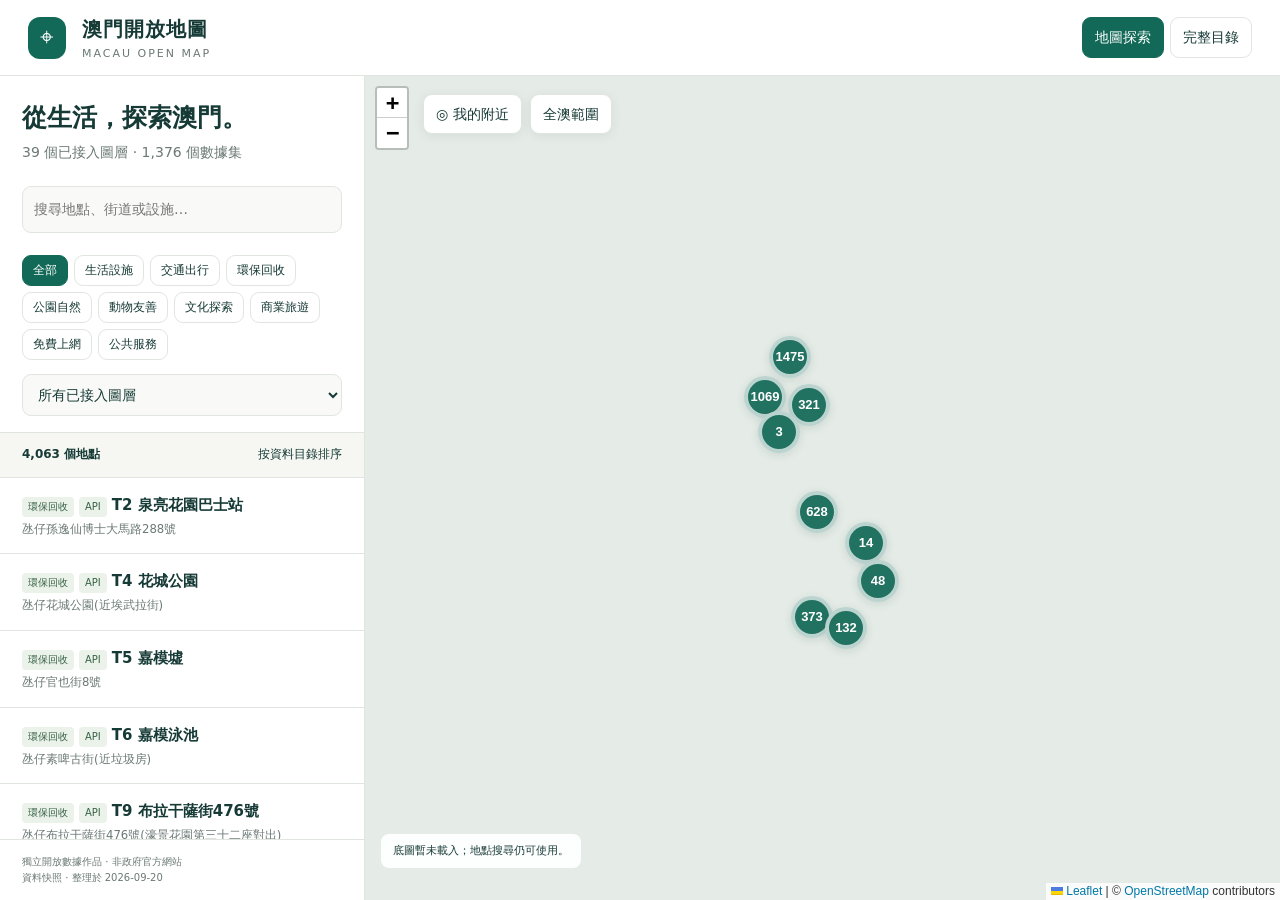
==== index.html @ e817ba11 "Publish Macau open data map with 39 layers and full catalogue" ====
<!doctype html><html lang="zh-Hant"><head><meta charset="utf-8"><meta name="viewport" content="width=device-width,initial-scale=1"><meta name="theme-color" content="#126957"><title>澳門開放地圖｜探索政府開放地理資料</title><meta name="description" content="在地圖搜尋澳門政府開放的公廁、公園、停車場、回收點及更多公共設施。附完整數據目錄及 API、檔案、網址標記。"><style>/* required styles */

.leaflet-pane,
.leaflet-tile,
.leaflet-marker-icon,
.leaflet-marker-shadow,
.leaflet-tile-container,
.leaflet-pane > svg,
.leaflet-pane > canvas,
.leaflet-zoom-box,
.leaflet-image-layer,
.leaflet-layer {
	position: absolute;
	left: 0;
	top: 0;
	}
.leaflet-container {
	overflow: hidden;
	}
.leaflet-tile,
.leaflet-marker-icon,
.leaflet-marker-shadow {
	-webkit-user-select: none;
	   -moz-user-select: none;
	        user-select: none;
	  -webkit-user-drag: none;
	}
/* Prevents IE11 from highlighting tiles in blue */
.leaflet-tile::selection {
	background: transparent;
}
/* Safari renders non-retina tile on retina better with this, but Chrome is worse */
.leaflet-safari .leaflet-tile {
	image-rendering: -webkit-optimize-contrast;
	}
/* hack that prevents hw layers "stretching" when loading new tiles */
.leaflet-safari .leaflet-tile-container {
	width: 1600px;
	height: 1600px;
	-webkit-transform-origin: 0 0;
	}
.leaflet-marker-icon,
.leaflet-marker-shadow {
	display: block;
	}
/* .leaflet-container svg: reset svg max-width decleration shipped in Joomla! (joomla.org) 3.x */
/* .leaflet-container img: map is broken in FF if you have max-width: 100% on tiles */
.leaflet-container .leaflet-overlay-pane svg {
	max-width: none !important;
	max-height: none !important;
	}
.leaflet-container .leaflet-marker-pane img,
.leaflet-container .leaflet-shadow-pane img,
.leaflet-container .leaflet-tile-pane img,
.leaflet-container img.leaflet-image-layer,
.leaflet-container .leaflet-tile {
	max-width: none !important;
	max-height: none !important;
	width: auto;
	padding: 0;
	}

.leaflet-container img.leaflet-tile {
	/* See: https://bugs.chromium.org/p/chromium/issues/detail?id=600120 */
	mix-blend-mode: plus-lighter;
}

.leaflet-container.leaflet-touch-zoom {
	-ms-touch-action: pan-x pan-y;
	touch-action: pan-x pan-y;
	}
.leaflet-container.leaflet-touch-drag {
	-ms-touch-action: pinch-zoom;
	/* Fallback for FF which doesn't support pinch-zoom */
	touch-action: none;
	touch-action: pinch-zoom;
}
.leaflet-container.leaflet-touch-drag.leaflet-touch-zoom {
	-ms-touch-action: none;
	touch-action: none;
}
.leaflet-container {
	-webkit-tap-highlight-color: transparent;
}
.leaflet-container a {
	-webkit-tap-highlight-color: rgba(51, 181, 229, 0.4);
}
.leaflet-tile {
	filter: inherit;
	visibility: hidden;
	}
.leaflet-tile-loaded {
	visibility: inherit;
	}
.leaflet-zoom-box {
	width: 0;
	height: 0;
	-moz-box-sizing: border-box;
	     box-sizing: border-box;
	z-index: 800;
	}
/* workaround for https://bugzilla.mozilla.org/show_bug.cgi?id=888319 */
.leaflet-overlay-pane svg {
	-moz-user-select: none;
	}

.leaflet-pane         { z-index: 400; }

.leaflet-tile-pane    { z-index: 200; }
.leaflet-overlay-pane { z-index: 400; }
.leaflet-shadow-pane  { z-index: 500; }
.leaflet-marker-pane  { z-index: 600; }
.leaflet-tooltip-pane   { z-index: 650; }
.leaflet-popup-pane   { z-index: 700; }

.leaflet-map-pane canvas { z-index: 100; }
.leaflet-map-pane svg    { z-index: 200; }

.leaflet-vml-shape {
	width: 1px;
	height: 1px;
	}
.lvml {
	behavior: url(#default#VML);
	display: inline-block;
	position: absolute;
	}


/* control positioning */

.leaflet-control {
	position: relative;
	z-index: 800;
	pointer-events: visiblePainted; /* IE 9-10 doesn't have auto */
	pointer-events: auto;
	}
.leaflet-top,
.leaflet-bottom {
	position: absolute;
	z-index: 1000;
	pointer-events: none;
	}
.leaflet-top {
	top: 0;
	}
.leaflet-right {
	right: 0;
	}
.leaflet-bottom {
	bottom: 0;
	}
.leaflet-left {
	left: 0;
	}
.leaflet-control {
	float: left;
	clear: both;
	}
.leaflet-right .leaflet-control {
	float: right;
	}
.leaflet-top .leaflet-control {
	margin-top: 10px;
	}
.leaflet-bottom .leaflet-control {
	margin-bottom: 10px;
	}
.leaflet-left .leaflet-control {
	margin-left: 10px;
	}
.leaflet-right .leaflet-control {
	margin-right: 10px;
	}


/* zoom and fade animations */

.leaflet-fade-anim .leaflet-popup {
	opacity: 0;
	-webkit-transition: opacity 0.2s linear;
	   -moz-transition: opacity 0.2s linear;
	        transition: opacity 0.2s linear;
	}
.leaflet-fade-anim .leaflet-map-pane .leaflet-popup {
	opacity: 1;
	}
.leaflet-zoom-animated {
	-webkit-transform-origin: 0 0;
	    -ms-transform-origin: 0 0;
	        transform-origin: 0 0;
	}
svg.leaflet-zoom-animated {
	will-change: transform;
}

.leaflet-zoom-anim .leaflet-zoom-animated {
	-webkit-transition: -webkit-transform 0.25s cubic-bezier(0,0,0.25,1);
	   -moz-transition:    -moz-transform 0.25s cubic-bezier(0,0,0.25,1);
	        transition:         transform 0.25s cubic-bezier(0,0,0.25,1);
	}
.leaflet-zoom-anim .leaflet-tile,
.leaflet-pan-anim .leaflet-tile {
	-webkit-transition: none;
	   -moz-transition: none;
	        transition: none;
	}

.leaflet-zoom-anim .leaflet-zoom-hide {
	visibility: hidden;
	}


/* cursors */

.leaflet-interactive {
	cursor: pointer;
	}
.leaflet-grab {
	cursor: -webkit-grab;
	cursor:    -moz-grab;
	cursor:         grab;
	}
.leaflet-crosshair,
.leaflet-crosshair .leaflet-interactive {
	cursor: crosshair;
	}
.leaflet-popup-pane,
.leaflet-control {
	cursor: auto;
	}
.leaflet-dragging .leaflet-grab,
.leaflet-dragging .leaflet-grab .leaflet-interactive,
.leaflet-dragging .leaflet-marker-draggable {
	cursor: move;
	cursor: -webkit-grabbing;
	cursor:    -moz-grabbing;
	cursor:         grabbing;
	}

/* marker & overlays interactivity */
.leaflet-marker-icon,
.leaflet-marker-shadow,
.leaflet-image-layer,
.leaflet-pane > svg path,
.leaflet-tile-container {
	pointer-events: none;
	}

.leaflet-marker-icon.leaflet-interactive,
.leaflet-image-layer.leaflet-interactive,
.leaflet-pane > svg path.leaflet-interactive,
svg.leaflet-image-layer.leaflet-interactive path {
	pointer-events: visiblePainted; /* IE 9-10 doesn't have auto */
	pointer-events: auto;
	}

/* visual tweaks */

.leaflet-container {
	background: #ddd;
	outline-offset: 1px;
	}
.leaflet-container a {
	color: #0078A8;
	}
.leaflet-zoom-box {
	border: 2px dotted #38f;
	background: rgba(255,255,255,0.5);
	}


/* general typography */
.leaflet-container {
	font-family: "Helvetica Neue", Arial, Helvetica, sans-serif;
	font-size: 12px;
	font-size: 0.75rem;
	line-height: 1.5;
	}


/* general toolbar styles */

.leaflet-bar {
	box-shadow: 0 1px 5px rgba(0,0,0,0.65);
	border-radius: 4px;
	}
.leaflet-bar a {
	background-color: #fff;
	border-bottom: 1px solid #ccc;
	width: 26px;
	height: 26px;
	line-height: 26px;
	display: block;
	text-align: center;
	text-decoration: none;
	color: black;
	}
.leaflet-bar a,
.leaflet-control-layers-toggle {
	background-position: 50% 50%;
	background-repeat: no-repeat;
	display: block;
	}
.leaflet-bar a:hover,
.leaflet-bar a:focus {
	background-color: #f4f4f4;
	}
.leaflet-bar a:first-child {
	border-top-left-radius: 4px;
	border-top-right-radius: 4px;
	}
.leaflet-bar a:last-child {
	border-bottom-left-radius: 4px;
	border-bottom-right-radius: 4px;
	border-bottom: none;
	}
.leaflet-bar a.leaflet-disabled {
	cursor: default;
	background-color: #f4f4f4;
	color: #bbb;
	}

.leaflet-touch .leaflet-bar a {
	width: 30px;
	height: 30px;
	line-height: 30px;
	}
.leaflet-touch .leaflet-bar a:first-child {
	border-top-left-radius: 2px;
	border-top-right-radius: 2px;
	}
.leaflet-touch .leaflet-bar a:last-child {
	border-bottom-left-radius: 2px;
	border-bottom-right-radius: 2px;
	}

/* zoom control */

.leaflet-control-zoom-in,
.leaflet-control-zoom-out {
	font: bold 18px 'Lucida Console', Monaco, monospace;
	text-indent: 1px;
	}

.leaflet-touch .leaflet-control-zoom-in, .leaflet-touch .leaflet-control-zoom-out  {
	font-size: 22px;
	}


/* layers control */

.leaflet-control-layers {
	box-shadow: 0 1px 5px rgba(0,0,0,0.4);
	background: #fff;
	border-radius: 5px;
	}
.leaflet-control-layers-toggle {
	background-image: url(images/layers.png);
	width: 36px;
	height: 36px;
	}
.leaflet-retina .leaflet-control-layers-toggle {
	background-image: url(images/layers-2x.png);
	background-size: 26px 26px;
	}
.leaflet-touch .leaflet-control-layers-toggle {
	width: 44px;
	height: 44px;
	}
.leaflet-control-layers .leaflet-control-layers-list,
.leaflet-control-layers-expanded .leaflet-control-layers-toggle {
	display: none;
	}
.leaflet-control-layers-expanded .leaflet-control-layers-list {
	display: block;
	position: relative;
	}
.leaflet-control-layers-expanded {
	padding: 6px 10px 6px 6px;
	color: #333;
	background: #fff;
	}
.leaflet-control-layers-scrollbar {
	overflow-y: scroll;
	overflow-x: hidden;
	padding-right: 5px;
	}
.leaflet-control-layers-selector {
	margin-top: 2px;
	position: relative;
	top: 1px;
	}
.leaflet-control-layers label {
	display: block;
	font-size: 13px;
	font-size: 1.08333em;
	}
.leaflet-control-layers-separator {
	height: 0;
	border-top: 1px solid #ddd;
	margin: 5px -10px 5px -6px;
	}

/* Default icon URLs */
.leaflet-default-icon-path { /* used only in path-guessing heuristic, see L.Icon.Default */
	background-image: url(images/marker-icon.png);
	}


/* attribution and scale controls */

.leaflet-container .leaflet-control-attribution {
	background: #fff;
	background: rgba(255, 255, 255, 0.8);
	margin: 0;
	}
.leaflet-control-attribution,
.leaflet-control-scale-line {
	padding: 0 5px;
	color: #333;
	line-height: 1.4;
	}
.leaflet-control-attribution a {
	text-decoration: none;
	}
.leaflet-control-attribution a:hover,
.leaflet-control-attribution a:focus {
	text-decoration: underline;
	}
.leaflet-attribution-flag {
	display: inline !important;
	vertical-align: baseline !important;
	width: 1em;
	height: 0.6669em;
	}
.leaflet-left .leaflet-control-scale {
	margin-left: 5px;
	}
.leaflet-bottom .leaflet-control-scale {
	margin-bottom: 5px;
	}
.leaflet-control-scale-line {
	border: 2px solid #777;
	border-top: none;
	line-height: 1.1;
	padding: 2px 5px 1px;
	white-space: nowrap;
	-moz-box-sizing: border-box;
	     box-sizing: border-box;
	background: rgba(255, 255, 255, 0.8);
	text-shadow: 1px 1px #fff;
	}
.leaflet-control-scale-line:not(:first-child) {
	border-top: 2px solid #777;
	border-bottom: none;
	margin-top: -2px;
	}
.leaflet-control-scale-line:not(:first-child):not(:last-child) {
	border-bottom: 2px solid #777;
	}

.leaflet-touch .leaflet-control-attribution,
.leaflet-touch .leaflet-control-layers,
.leaflet-touch .leaflet-bar {
	box-shadow: none;
	}
.leaflet-touch .leaflet-control-layers,
.leaflet-touch .leaflet-bar {
	border: 2px solid rgba(0,0,0,0.2);
	background-clip: padding-box;
	}


/* popup */

.leaflet-popup {
	position: absolute;
	text-align: center;
	margin-bottom: 20px;
	}
.leaflet-popup-content-wrapper {
	padding: 1px;
	text-align: left;
	border-radius: 12px;
	}
.leaflet-popup-content {
	margin: 13px 24px 13px 20px;
	line-height: 1.3;
	font-size: 13px;
	font-size: 1.08333em;
	min-height: 1px;
	}
.leaflet-popup-content p {
	margin: 17px 0;
	margin: 1.3em 0;
	}
.leaflet-popup-tip-container {
	width: 40px;
	height: 20px;
	position: absolute;
	left: 50%;
	margin-top: -1px;
	margin-left: -20px;
	overflow: hidden;
	pointer-events: none;
	}
.leaflet-popup-tip {
	width: 17px;
	height: 17px;
	padding: 1px;

	margin: -10px auto 0;
	pointer-events: auto;

	-webkit-transform: rotate(45deg);
	   -moz-transform: rotate(45deg);
	    -ms-transform: rotate(45deg);
	        transform: rotate(45deg);
	}
.leaflet-popup-content-wrapper,
.leaflet-popup-tip {
	background: white;
	color: #333;
	box-shadow: 0 3px 14px rgba(0,0,0,0.4);
	}
.leaflet-container a.leaflet-popup-close-button {
	position: absolute;
	top: 0;
	right: 0;
	border: none;
	text-align: center;
	width: 24px;
	height: 24px;
	font: 16px/24px Tahoma, Verdana, sans-serif;
	color: #757575;
	text-decoration: none;
	background: transparent;
	}
.leaflet-container a.leaflet-popup-close-button:hover,
.leaflet-container a.leaflet-popup-close-button:focus {
	color: #585858;
	}
.leaflet-popup-scrolled {
	overflow: auto;
	}

.leaflet-oldie .leaflet-popup-content-wrapper {
	-ms-zoom: 1;
	}
.leaflet-oldie .leaflet-popup-tip {
	width: 24px;
	margin: 0 auto;

	-ms-filter: "progid:DXImageTransform.Microsoft.Matrix(M11=0.70710678, M12=0.70710678, M21=-0.70710678, M22=0.70710678)";
	filter: progid:DXImageTransform.Microsoft.Matrix(M11=0.70710678, M12=0.70710678, M21=-0.70710678, M22=0.70710678);
	}

.leaflet-oldie .leaflet-control-zoom,
.leaflet-oldie .leaflet-control-layers,
.leaflet-oldie .leaflet-popup-content-wrapper,
.leaflet-oldie .leaflet-popup-tip {
	border: 1px solid #999;
	}


/* div icon */

.leaflet-div-icon {
	background: #fff;
	border: 1px solid #666;
	}


/* Tooltip */
/* Base styles for the element that has a tooltip */
.leaflet-tooltip {
	position: absolute;
	padding: 6px;
	background-color: #fff;
	border: 1px solid #fff;
	border-radius: 3px;
	color: #222;
	white-space: nowrap;
	-webkit-user-select: none;
	-moz-user-select: none;
	-ms-user-select: none;
	user-select: none;
	pointer-events: none;
	box-shadow: 0 1px 3px rgba(0,0,0,0.4);
	}
.leaflet-tooltip.leaflet-interactive {
	cursor: pointer;
	pointer-events: auto;
	}
.leaflet-tooltip-top:before,
.leaflet-tooltip-bottom:before,
.leaflet-tooltip-left:before,
.leaflet-tooltip-right:before {
	position: absolute;
	pointer-events: none;
	border: 6px solid transparent;
	background: transparent;
	content: "";
	}

/* Directions */

.leaflet-tooltip-bottom {
	margin-top: 6px;
}
.leaflet-tooltip-top {
	margin-top: -6px;
}
.leaflet-tooltip-bottom:before,
.leaflet-tooltip-top:before {
	left: 50%;
	margin-left: -6px;
	}
.leaflet-tooltip-top:before {
	bottom: 0;
	margin-bottom: -12px;
	border-top-color: #fff;
	}
.leaflet-tooltip-bottom:before {
	top: 0;
	margin-top: -12px;
	margin-left: -6px;
	border-bottom-color: #fff;
	}
.leaflet-tooltip-left {
	margin-left: -6px;
}
.leaflet-tooltip-right {
	margin-left: 6px;
}
.leaflet-tooltip-left:before,
.leaflet-tooltip-right:before {
	top: 50%;
	margin-top: -6px;
	}
.leaflet-tooltip-left:before {
	right: 0;
	margin-right: -12px;
	border-left-color: #fff;
	}
.leaflet-tooltip-right:before {
	left: 0;
	margin-left: -12px;
	border-right-color: #fff;
	}

/* Printing */

@media print {
	/* Prevent printers from removing background-images of controls. */
	.leaflet-control {
		-webkit-print-color-adjust: exact;
		print-color-adjust: exact;
		}
	}

.leaflet-cluster-anim .leaflet-marker-icon, .leaflet-cluster-anim .leaflet-marker-shadow {
	-webkit-transition: -webkit-transform 0.3s ease-out, opacity 0.3s ease-in;
	-moz-transition: -moz-transform 0.3s ease-out, opacity 0.3s ease-in;
	-o-transition: -o-transform 0.3s ease-out, opacity 0.3s ease-in;
	transition: transform 0.3s ease-out, opacity 0.3s ease-in;
}

.leaflet-cluster-spider-leg {
	/* stroke-dashoffset (duration and function) should match with leaflet-marker-icon transform in order to track it exactly */
	-webkit-transition: -webkit-stroke-dashoffset 0.3s ease-out, -webkit-stroke-opacity 0.3s ease-in;
	-moz-transition: -moz-stroke-dashoffset 0.3s ease-out, -moz-stroke-opacity 0.3s ease-in;
	-o-transition: -o-stroke-dashoffset 0.3s ease-out, -o-stroke-opacity 0.3s ease-in;
	transition: stroke-dashoffset 0.3s ease-out, stroke-opacity 0.3s ease-in;
}

:root{--ink:#163a36;--green:#126957;--paper:#f6f7f2;--muted:#6b7975;--line:#e0e6df}*{box-sizing:border-box}body{margin:0;font:14px/1.6 system-ui,-apple-system,'Noto Sans TC',sans-serif;color:var(--ink);background:var(--paper)}button,input,select{font:inherit}button,a{touch-action:manipulation}button{cursor:pointer}button:focus-visible,a:focus-visible,input:focus-visible,select:focus-visible{outline:3px solid #e6ad42;outline-offset:2px}header{height:76px;background:white;border-bottom:1px solid var(--line);display:flex;align-items:center;padding:0 28px;gap:16px}.logo{display:grid;place-items:center;background:var(--green);color:white;width:38px;height:42px;border-radius:12px;font-size:24px}.brand{font-size:20px;font-weight:800;letter-spacing:1px}.sub{font-size:11px;color:var(--muted);letter-spacing:2px}nav{margin-left:auto;display:flex;gap:6px}button{border:1px solid var(--line);background:white;color:var(--ink);border-radius:9px;padding:8px 12px}button.active,.primary{background:var(--green);color:white;border-color:var(--green)}.workspace{display:grid;grid-template-columns:365px 1fr;height:calc(100dvh - 76px)}aside{display:flex;flex-direction:column;background:#fff;border-right:1px solid var(--line);min-height:0;z-index:500}.controls{padding:24px 22px 12px}h1{font-size:25px;line-height:1.4;margin:0 0 6px}p{margin:6px 0 14px}.muted{color:var(--muted)}input,select{width:100%;border:1px solid var(--line);border-radius:9px;background:#f9faf7;padding:11px;color:var(--ink)}input{margin:9px 0 12px}select{margin:4px 0}.chips{display:flex;gap:6px;flex-wrap:wrap;margin:10px 0}.chips button{padding:5px 10px;font-size:12px}.summary{padding:12px 22px;background:var(--paper);border-block:1px solid var(--line);display:flex;justify-content:space-between;font-size:12px}.results{overflow:auto;flex:1}.result{display:block;text-align:left;border:0;border-bottom:1px solid var(--line);border-radius:0;width:100%;padding:15px 22px;background:white}.result:hover{background:#f2f7ee}.result strong{font-size:15px}.result small{display:block;color:var(--muted);margin-top:3px}.badge{display:inline-block;background:#eaf2e9;color:#386246;border-radius:4px;font-size:10px;padding:2px 6px;margin-right:5px}.mapwrap{position:relative;min-width:0}#map{height:100%;background:#e5ece7}.mapbar{position:absolute;top:18px;left:58px;z-index:600;display:flex;gap:8px}.mapbar button{box-shadow:0 2px 12px #0001}.mapnote{position:absolute;bottom:32px;left:16px;z-index:600;background:#fffffff0;padding:8px 12px;border-radius:8px;font-size:11px;max-width:330px}.dot{display:block;width:15px;height:15px;border:3px solid white;border-radius:50%;box-shadow:0 1px 5px #0005}.cluster{background:#146957ed;color:white;border:4px solid #ffffffb0;border-radius:50%;display:grid;place-items:center;font-weight:700;font-size:13px;box-shadow:0 2px 8px #163a3620}.detail{position:absolute;right:18px;top:18px;bottom:42px;width:340px;overflow:auto;z-index:700;background:white;border-radius:14px;padding:24px;box-shadow:0 12px 48px #193a3633}.detail h2{font-size:24px;line-height:1.4;margin:16px 0}.close{float:right;border:0;padding:0 5px;font-size:24px}.detail dt{font-size:11px;color:var(--muted);margin-top:16px}.detail dd{margin:3px 0;white-space:pre-line}.detail a{color:var(--green)}.detail .primary{display:block;text-align:center;color:white;text-decoration:none;border-radius:9px;padding:11px;margin-top:20px}.source{font-size:11px;border-top:1px solid var(--line);padding-top:15px;margin-top:20px}.warning{background:#fff4dc;padding:10px;border-radius:8px}.catalog{padding:30px;max-width:1300px;margin:auto}.catalogTools{display:grid;grid-template-columns:1fr 220px 180px;gap:10px;align-items:center}.tablewrap{overflow:auto;background:white;border:1px solid var(--line);border-radius:12px}table{width:100%;border-collapse:collapse;text-align:left}th{font-size:12px;color:var(--muted);background:#edf2eb;padding:14px}td{padding:14px;border-top:1px solid var(--line);font-size:13px}td:first-child{min-width:240px}td a{color:var(--ink);font-weight:600}td small{display:block;color:var(--muted)}.pagination{display:flex;align-items:center;justify-content:space-between;margin:18px 0}.footer{padding:14px 22px;font-size:10px;border-top:1px solid var(--line);color:var(--muted)}[hidden]{display:none!important}.empty{padding:30px;color:var(--muted)}@media(max-width:760px){header{padding:0 14px;height:66px;gap:9px}.brand{font-size:16px}.sub{font-size:9px;letter-spacing:1px}nav button{font-size:12px;padding:7px}.workspace{height:calc(100dvh - 66px);grid-template-columns:1fr;grid-template-rows:44% 56%}aside{grid-row:2}.mapwrap{grid-row:1}.controls{padding:12px 16px}.controls h1,.controls>p{display:none}.controls input{margin:0 0 5px;padding:8px}.chips{margin:5px 0}.controls select{padding:5px}.summary{padding:6px 16px}.result{padding:10px 16px}.footer{display:none}.detail{position:fixed;top:78px;bottom:12px;left:12px;right:12px;width:auto}.mapbar{top:10px;left:50px}.mapbar button{font-size:12px;padding:6px 9px}.mapnote{font-size:10px;bottom:23px;left:8px;padding:5px;max-width:230px}.catalog{padding:18px 12px}.catalogTools{grid-template-columns:1fr 1fr}.catalogTools input{grid-column:1/-1}.catalog h1{font-size:23px}}
</style></head><body><header><div class="logo" aria-hidden="true">⌖</div><div><div class="brand">澳門開放地圖</div><div class="sub">MACAU OPEN MAP</div></div><nav aria-label="主要導覽"><button id="mapTab" class="active">地圖探索</button><button id="catalogTab">完整目錄</button></nav></header><main id="workspace" class="workspace"><aside><div class="controls"><h1>從生活，探索澳門。</h1><p class="muted" id="coverage"></p><input id="search" type="search" aria-label="搜尋地點或地址" placeholder="搜尋地點、街道或設施…"><div id="chips" class="chips" aria-label="設施分類"></div><select id="layer" aria-label="選擇資料圖層"><option value="">所有已接入圖層</option></select></div><div class="summary"><strong id="count"></strong><span id="sortlabel"></span></div><div id="results" class="results" aria-live="polite"></div><div class="footer">獨立開放數據作品 · 非政府官方網站<br><span id="date"></span></div></aside><section class="mapwrap" aria-label="澳門設施地圖"><div id="map"></div><div class="mapbar"><button id="locate">◎ 我的附近</button><button id="reset">全澳範圍</button></div><div id="mapnote" class="mapnote">點選地圖標記，查看設施詳情與資料來源。</div><article id="detail" class="detail" hidden aria-label="地點詳情"><button id="close" class="close" aria-label="關閉詳情">×</button><div id="detailContent"></div></article></section></main><section id="catalog" class="catalog" hidden><h1>政府開放數據完整目錄</h1><p class="muted">涵蓋 API、檔案和網址。已接入的地理資料可直接在地圖查看；其餘資料保留作選擇與擴充。</p><div class="catalogTools"><input id="catSearch" type="search" aria-label="搜尋數據集" placeholder="搜尋數據集名稱或內容…"><select id="dept" aria-label="部門"><option value="">所有部門</option></select><select id="method" aria-label="提供方式"><option value="">所有提供方式</option><option>API</option><option>檔案</option><option>網址</option></select></div><p id="catCount" class="muted"></p><div class="tablewrap"><table><thead><tr><th>數據集</th><th>提供方式</th><th>部門</th><th>地圖狀態</th></tr></thead><tbody id="tbody"></tbody></table></div><div class="pagination"><button id="prev">上一頁</button><span id="pageLabel"></span><button id="next">下一頁</button></div><p class="muted">來源：澳門特別行政區政府數據開放平台。API 標記表示來源提供 API；本版設施資料為定期更新的快照，並非即時資訊。<a href="https://data.gov.mo/UseClause" target="_blank" rel="noopener">政府資料使用條款</a> · <a href="https://www.openstreetmap.org/copyright" target="_blank" rel="noopener">OpenStreetMap 授權</a></p></section><script id="dataset" type="application/json">{"generatedAt":"2026-09-20T09:19:17.602027+00:00","layers":[{"id":"db6f226e-1fbe-413a-b558-b5c2b2b0be52","name":"三色資源回收位置清單","methods":"API","apiId":4523,"frequency":"每月","url":"https://data.gov.mo/Detail?id=db6f226e-1fbe-413a-b558-b5c2b2b0be52","dept":"環境保護局","category":"環保回收","count":313,"status":"ready","note":"","retrievedAt":"2026-09-20T09:14:48.324595+00:00"},{"id":"a7059c6d-880b-4abd-8bef-45a9498442ba","name":"休憩區","methods":"API＋檔案","apiId":2944,"frequency":"每日","url":"https://data.gov.mo/Detail?id=a7059c6d-880b-4abd-8bef-45a9498442ba","dept":"市政署","category":"公園自然","count":65,"status":"ready","note":"","retrievedAt":"2026-09-20T09:14:49.828813+00:00"},{"id":"07228099-08a0-444c-b087-7149585c2b30","name":"低窪地區水浸後的臨時垃圾收集點的列表","methods":"API","apiId":4624,"frequency":"按需要","url":"https://data.gov.mo/Detail?id=07228099-08a0-444c-b087-7149585c2b30","dept":"市政署","category":"環保回收","count":60,"status":"ready","note":"","retrievedAt":"2026-09-20T09:14:49.813987+00:00"},{"id":"ac55c2f1-780a-4dc8-875f-851b2203b706","name":"停車場資料","methods":"API","apiId":6,"frequency":"10秒☯10秒☯10 Segundo(s)☯10Second(s)","url":"https://data.gov.mo/Detail?id=ac55c2f1-780a-4dc8-875f-851b2203b706","dept":"交通事務局","category":"交通出行","count":91,"status":"ready","note":"","retrievedAt":"2026-09-20T09:14:50.097324+00:00"},{"id":"33264820-4523-4e8b-a91a-9089f922220a","name":"光管回收位置清單","methods":"API","apiId":4521,"frequency":"每月","url":"https://data.gov.mo/Detail?id=33264820-4523-4e8b-a91a-9089f922220a","dept":"環境保護局","category":"環保回收","count":417,"status":"ready","note":"","retrievedAt":"2026-09-20T09:14:49.260612+00:00"},{"id":"6c7617b7-8165-4564-9b51-055ddda8b3ad","name":"全澳垃圾收集設施的資訊列表","methods":"API","apiId":4625,"frequency":"按需要","url":"https://data.gov.mo/Detail?id=6c7617b7-8165-4564-9b51-055ddda8b3ad","dept":"市政署","category":"環保回收","count":296,"status":"ready","note":"","retrievedAt":"2026-09-20T09:14:50.117687+00:00"},{"id":"f6a9892d-7e16-49f0-bcd3-573d670cefe5","name":"公共廁所","methods":"API＋檔案","apiId":2943,"frequency":"每日","url":"https://data.gov.mo/Detail?id=f6a9892d-7e16-49f0-bcd3-573d670cefe5","dept":"市政署","category":"生活設施","count":197,"status":"ready","note":"","retrievedAt":"2026-09-20T09:15:18.114863+00:00"},{"id":"12916045-4895-408c-bfe5-c923af422e12","name":"公園及花園","methods":"API＋檔案","apiId":2949,"frequency":"每日","url":"https://data.gov.mo/Detail?id=12916045-4895-408c-bfe5-c923af422e12","dept":"市政署","category":"公園自然","count":42,"status":"ready","note":"","retrievedAt":"2026-09-20T09:15:18.344197+00:00"},{"id":"81f67dfa-4e4d-4a7a-b93c-1fdf4f3fe757","name":"公民教育資源中心、資訊廊、食品資訊站及中華民族雕塑園","methods":"API＋檔案","apiId":2956,"frequency":"每日","url":"https://data.gov.mo/Detail?id=81f67dfa-4e4d-4a7a-b93c-1fdf4f3fe757","dept":"市政署","category":"文化探索","count":4,"status":"ready","note":"","retrievedAt":"2026-09-20T09:15:17.803201+00:00"},{"id":"7c530888-f4ca-40db-8369-b4efbb836630","name":"列出各區親子廁所分佈的資訊列表","methods":"API＋檔案","apiId":4627,"frequency":"按需要","url":"https://data.gov.mo/Detail?id=7c530888-f4ca-40db-8369-b4efbb836630","dept":"市政署","category":"生活設施","count":23,"status":"ready","note":"","retrievedAt":"2026-09-20T09:15:17.624875+00:00"},{"id":"4769bf99-b39a-4260-9e64-0aaf4073fe94","name":"各區的自然生態區的資訊列表","methods":"API","apiId":4726,"frequency":"按需要","url":"https://data.gov.mo/Detail?id=4769bf99-b39a-4260-9e64-0aaf4073fe94","dept":"市政署","category":"公園自然","count":6,"status":"ready","note":"","retrievedAt":"2026-09-20T09:15:17.812665+00:00"},{"id":"57964cb5-5868-47e5-bd8d-334385467a21","name":"垃圾房","methods":"API＋檔案","apiId":2955,"frequency":"每日","url":"https://data.gov.mo/Detail?id=57964cb5-5868-47e5-bd8d-334385467a21","dept":"市政署","category":"環保回收","count":114,"status":"ready","note":"","retrievedAt":"2026-09-20T09:15:17.950759+00:00"},{"id":"e49ac4a5-83c1-48f8-8317-e783f4a1867e","name":"壓縮式垃圾收集點","methods":"API＋檔案","apiId":2952,"frequency":"每日","url":"https://data.gov.mo/Detail?id=e49ac4a5-83c1-48f8-8317-e783f4a1867e","dept":"市政署","category":"環保回收","count":140,"status":"ready","note":"","retrievedAt":"2026-09-20T09:15:45.205116+00:00"},{"id":"e435fcee-e3a2-4f01-b17d-d3c43b35362d","name":"市政墳場","methods":"API＋檔案","apiId":2948,"frequency":"每日","url":"https://data.gov.mo/Detail?id=e435fcee-e3a2-4f01-b17d-d3c43b35362d","dept":"市政署","category":"公共服務","count":8,"status":"ready","note":"","retrievedAt":"2026-09-20T09:15:45.221064+00:00"},{"id":"e410770e-caa6-4a56-872b-68b8af389cac","name":"市政活動場地","methods":"API＋檔案","apiId":2947,"frequency":"每日","url":"https://data.gov.mo/Detail?id=e410770e-caa6-4a56-872b-68b8af389cac","dept":"市政署","category":"公共服務","count":71,"status":"ready","note":"","retrievedAt":"2026-09-20T09:15:45.344204+00:00"},{"id":"cf8f797d-91fa-4392-ab3f-259ddacef8d0","name":"市政狗房","methods":"API＋檔案","apiId":2958,"frequency":"每日","url":"https://data.gov.mo/Detail?id=cf8f797d-91fa-4392-ab3f-259ddacef8d0","dept":"市政署","category":"動物友善","count":3,"status":"ready","note":"","retrievedAt":"2026-09-20T09:15:44.877695+00:00"},{"id":"7e1eca8e-6ffe-4f74-8c81-25c25beb45b2","name":"文化遺產資料","methods":"API","apiId":4167,"frequency":"按需要","url":"https://data.gov.mo/Detail?id=7e1eca8e-6ffe-4f74-8c81-25c25beb45b2","dept":"文化局","category":"文化探索","count":0,"status":"unavailable","note":"尚未成功取得資料","retrievedAt":null},{"id":"12d42ec3-6d61-4daf-b713-eecbfcff5daa","name":"智能回收機位置清單","methods":"API","apiId":1843,"frequency":"每月","url":"https://data.gov.mo/Detail?id=12d42ec3-6d61-4daf-b713-eecbfcff5daa","dept":"環境保護局","category":"環保回收","count":67,"status":"ready","note":"","retrievedAt":"2026-09-20T09:15:46.005523+00:00"},{"id":"b485d9c8-0c25-438c-ac9b-58fe35b90c50","name":"服務中心","methods":"API＋檔案","apiId":2959,"frequency":"每日","url":"https://data.gov.mo/Detail?id=b485d9c8-0c25-438c-ac9b-58fe35b90c50","dept":"市政署","category":"公共服務","count":7,"status":"ready","note":"","retrievedAt":"2026-09-20T09:16:13.609878+00:00"},{"id":"e6174dfc-29dd-4fdd-bb55-a380dbd2eedc","name":"植物園","methods":"API＋檔案","apiId":3507,"frequency":"每日","url":"https://data.gov.mo/Detail?id=e6174dfc-29dd-4fdd-bb55-a380dbd2eedc","dept":"市政署","category":"公園自然","count":2,"status":"ready","note":"","retrievedAt":"2026-09-20T09:16:13.356983+00:00"},{"id":"d77cc4e7-aa12-42b6-bf7d-72d9ca683598","name":"母乳餵哺室／育嬰室","methods":"API＋檔案","apiId":2945,"frequency":"每日","url":"https://data.gov.mo/Detail?id=d77cc4e7-aa12-42b6-bf7d-72d9ca683598","dept":"市政署","category":"生活設施","count":23,"status":"ready","note":"","retrievedAt":"2026-09-20T09:16:13.706431+00:00"},{"id":"d45d75ab-bc5a-4bef-aef0-5c197939efa9","name":"漫步澳門街 - 路線介紹的資訊列表","methods":"API","apiId":4662,"frequency":"按需要","url":"https://data.gov.mo/Detail?id=d45d75ab-bc5a-4bef-aef0-5c197939efa9","dept":"市政署","category":"文化探索","count":152,"status":"ready","note":"","retrievedAt":"2026-09-20T09:16:14.355304+00:00"},{"id":"96525dc6-66ce-41fb-8138-2fd84580884a","name":"澳門古樹名木清單","methods":"API","apiId":4722,"frequency":"按需要","url":"https://data.gov.mo/Detail?id=96525dc6-66ce-41fb-8138-2fd84580884a","dept":"市政署","category":"公園自然","count":658,"status":"ready","note":"","retrievedAt":"2026-09-20T09:16:13.812534+00:00"},{"id":"0fc780f6-02bd-4c59-901b-8192132484af","name":"澳門大熊貓館","methods":"API＋檔案","apiId":3504,"frequency":"每日","url":"https://data.gov.mo/Detail?id=0fc780f6-02bd-4c59-901b-8192132484af","dept":"市政署","category":"動物友善","count":2,"status":"ready","note":"","retrievedAt":"2026-09-20T09:16:13.790601+00:00"},{"id":"513cba0e-684d-4cf1-bd3c-f8af1adb0392","name":"無障礙公廁","methods":"API＋檔案","apiId":2951,"frequency":"每日","url":"https://data.gov.mo/Detail?id=513cba0e-684d-4cf1-bd3c-f8af1adb0392","dept":"市政署","category":"公共服務","count":129,"status":"ready","note":"","retrievedAt":"2026-09-20T09:16:42.225886+00:00"},{"id":"b1ac4673-f2ce-4188-94de-7891cdc24b13","name":"狗糞收集點","methods":"API＋檔案","apiId":2953,"frequency":"每日","url":"https://data.gov.mo/Detail?id=b1ac4673-f2ce-4188-94de-7891cdc24b13","dept":"市政署","category":"環保回收","count":179,"status":"ready","note":"","retrievedAt":"2026-09-20T09:16:41.908208+00:00"},{"id":"ed7af40d-ba7e-4014-8771-3e8a5c0c026b","name":"珍稀動物館","methods":"API＋檔案","apiId":3505,"frequency":"每日","url":"https://data.gov.mo/Detail?id=ed7af40d-ba7e-4014-8771-3e8a5c0c026b","dept":"市政署","category":"動物友善","count":1,"status":"ready","note":"","retrievedAt":"2026-09-20T09:16:41.758786+00:00"},{"id":"4b1be506-bcd7-401f-8de1-0e45162e179f","name":"環境資訊中心","methods":"API＋檔案","apiId":4620,"frequency":"按需要","url":"https://data.gov.mo/Detail?id=4b1be506-bcd7-401f-8de1-0e45162e179f","dept":"市政署","category":"公共服務","count":1,"status":"ready","note":"","retrievedAt":"2026-09-20T09:16:41.405774+00:00"},{"id":"fda80b44-fe70-4b91-a75f-ded5e7405489","name":"綠化教育設施的資訊列表","methods":"API","apiId":4725,"frequency":"按需要","url":"https://data.gov.mo/Detail?id=fda80b44-fe70-4b91-a75f-ded5e7405489","dept":"市政署","category":"文化探索","count":12,"status":"ready","note":"","retrievedAt":"2026-09-20T09:16:41.686089+00:00"},{"id":"d072fae8-6df8-46b8-964c-3714f5e3b59f","name":"街市、街市熟食中心及小販區","methods":"API＋檔案","apiId":2950,"frequency":"每日","url":"https://data.gov.mo/Detail?id=d072fae8-6df8-46b8-964c-3714f5e3b59f","dept":"市政署","category":"商業旅遊","count":27,"status":"ready","note":"","retrievedAt":"2026-09-20T09:16:41.788590+00:00"},{"id":"9752015a-cbfb-4fa6-a4d8-3bafb4075013","name":"街道橫額分佈位置","methods":"API","apiId":4351,"frequency":"按需要","url":"https://data.gov.mo/Detail?id=9752015a-cbfb-4fa6-a4d8-3bafb4075013","dept":"市政署","category":"公共服務","count":123,"status":"ready","note":"","retrievedAt":"2026-09-20T09:17:09.295871+00:00"},{"id":"c5c1b295-524d-4bfe-9c66-0dd799df3fe2","name":"街道橫額設置的明細表","methods":"API","apiId":4350,"frequency":"按需要","url":"https://data.gov.mo/Detail?id=c5c1b295-524d-4bfe-9c66-0dd799df3fe2","dept":"市政署","category":"公共服務","count":31,"status":"ready","note":"","retrievedAt":"2026-09-20T09:17:09.229142+00:00"},{"id":"29c026d7-034a-4842-b1f2-ccfb82fab316","name":"遛狗區地點資訊","methods":"API＋檔案","apiId":2954,"frequency":"每日","url":"https://data.gov.mo/Detail?id=29c026d7-034a-4842-b1f2-ccfb82fab316","dept":"市政署","category":"動物友善","count":17,"status":"ready","note":"","retrievedAt":"2026-09-20T09:17:09.549262+00:00"},{"id":"98a70a6a-755e-47db-b0b6-619d2df331f1","name":"郊野公園及自然生態區","methods":"API＋檔案","apiId":2946,"frequency":"每日","url":"https://data.gov.mo/Detail?id=98a70a6a-755e-47db-b0b6-619d2df331f1","dept":"市政署","category":"公園自然","count":10,"status":"ready","note":"","retrievedAt":"2026-09-20T09:17:09.594605+00:00"},{"id":"6dafc514-7fc6-4d4e-9468-8772ba1c3b44","name":"酒店/經濟型住宿場所/公寓式酒店資料","methods":"API＋檔案","apiId":7,"frequency":"每日","url":"https://data.gov.mo/Detail?id=6dafc514-7fc6-4d4e-9468-8772ba1c3b44","dept":"旅遊局","category":"商業旅遊","count":152,"status":"ready","note":"","retrievedAt":"2026-09-20T09:17:09.963567+00:00"},{"id":"a536616e-d870-4137-8dd6-0b2125a6c2a5","name":"電池回收位置清單","methods":"API","apiId":4522,"frequency":"每月","url":"https://data.gov.mo/Detail?id=a536616e-d870-4137-8dd6-0b2125a6c2a5","dept":"環境保護局","category":"環保回收","count":417,"status":"ready","note":"","retrievedAt":"2026-09-20T09:17:09.220097+00:00"},{"id":"d358a990-06f2-4a65-9045-7543ae9f826f","name":"電腦及通訊設備回收計劃回收位置清單","methods":"API","apiId":1844,"frequency":"每月","url":"https://data.gov.mo/Detail?id=d358a990-06f2-4a65-9045-7543ae9f826f","dept":"環境保護局","category":"環保回收","count":56,"status":"ready","note":"","retrievedAt":"2026-09-20T09:17:34.540730+00:00"},{"id":"5c28f0cf-1666-44bd-9339-50d81d28f0f7","name":"飲水機","methods":"API＋檔案","apiId":2957,"frequency":"每日","url":"https://data.gov.mo/Detail?id=5c28f0cf-1666-44bd-9339-50d81d28f0f7","dept":"市政署","category":"生活設施","count":73,"status":"ready","note":"","retrievedAt":"2026-09-20T09:17:35.375242+00:00"},{"id":"c82615a1-af57-401f-ae78-6eec7a18a530","name":"飲水設施位置清單","methods":"API","apiId":1823,"frequency":"每月","url":"https://data.gov.mo/Detail?id=c82615a1-af57-401f-ae78-6eec7a18a530","dept":"環境保護局","category":"生活設施","count":86,"status":"ready","note":"","retrievedAt":"2026-09-20T09:17:34.144691+00:00"},{"id":"a11a12cb-15cd-4ec0-b7fe-74569f441c7b","name":"\"FreeWiFi.MO\"服務點資料","methods":"檔案","url":"https://data.gov.mo/Detail?id=a11a12cb-15cd-4ec0-b7fe-74569f441c7b","dept":"郵電局","frequency":"每季","category":"免費上網","status":"ready","count":635,"note":"","retrievedAt":"2026-09-20T09:19:17.424616+00:00"}],"points":[{"id":"05cd075009d1f6","layer":"db6f226e-1fbe-413a-b558-b5c2b2b0be52","name":"T2 泉亮花園巴士站","lat":22.1591760294186,"lng":113.558211917008,"category":"環保回收","address":"氹仔孫逸仙博士大馬路288號","hours":"","tel":"","description":"","closed":false,"accessible":false,"family":false,"layers":["db6f226e-1fbe-413a-b558-b5c2b2b0be52"]},{"id":"c35e9b17661bb6","layer":"db6f226e-1fbe-413a-b558-b5c2b2b0be52","name":"T4 花城公園","lat":22.1565304407056,"lng":113.556811816759,"category":"環保回收","address":"氹仔花城公園(近埃武拉街)","hours":"","tel":"","description":"","closed":false,"accessible":false,"family":false,"layers":["db6f226e-1fbe-413a-b558-b5c2b2b0be52"]},{"id":"517e5dd8b241b5","layer":"db6f226e-1fbe-413a-b558-b5c2b2b0be52","name":"T5 嘉模墟","lat":22.1533407567912,"lng":113.557222195064,"category":"環保回收","address":"氹仔官也街8號","hours":"","tel":"","description":"","closed":false,"accessible":false,"family":false,"layers":["db6f226e-1fbe-413a-b558-b5c2b2b0be52"]},{"id":"d92f8bed0fb1d1","layer":"db6f226e-1fbe-413a-b558-b5c2b2b0be52","name":"T6 嘉模泳池","lat":22.1544511913097,"lng":113.559815882598,"category":"環保回收","address":"氹仔素啤古街(近垃圾房)","hours":"","tel":"","description":"","closed":false,"accessible":false,"family":false,"layers":["db6f226e-1fbe-413a-b558-b5c2b2b0be52"]},{"id":"437f1f1a2a2abb","layer":"db6f226e-1fbe-413a-b558-b5c2b2b0be52","name":"T9 布拉干薩街476號","lat":22.1589797860015,"lng":113.552498809595,"category":"環保回收","address":"氹仔布拉干薩街476號(濠景花園第三十二座對出)","hours":"","tel":"","description":"","closed":false,"accessible":false,"family":false,"layers":["db6f226e-1fbe-413a-b558-b5c2b2b0be52"]},{"id":"5d03dc027ee86b","layer":"db6f226e-1fbe-413a-b558-b5c2b2b0be52","name":"T12 和麗女神噴泉側","lat":22.1521632448617,"lng":113.555159567866,"category":"環保回收","address":"氹仔地堡街(和麗女神噴泉側)","hours":"","tel":"","description":"","closed":false,"accessible":false,"family":false,"layers":["db6f226e-1fbe-413a-b558-b5c2b2b0be52"]},{"id":"8e3b91b96c330f","layer":"db6f226e-1fbe-413a-b558-b5c2b2b0be52","name":"T15 碼頭花園","lat":22.1584034745596,"lng":113.542757030613,"category":"環保回收","address":"氹仔碼頭花園","hours":"","tel":"","description":"","closed":false,"accessible":false,"family":false,"layers":["db6f226e-1fbe-413a-b558-b5c2b2b0be52"]},{"id":"ea86b4fe0ecf4f","layer":"db6f226e-1fbe-413a-b558-b5c2b2b0be52","name":"T16 十字花園","lat":22.1535394977239,"lng":113.559123864563,"category":"環保回收","address":"氹仔海邊馬路","hours":"","tel":"","description":"","closed":false,"accessible":false,"family":false,"layers":["db6f226e-1fbe-413a-b558-b5c2b2b0be52"]},{"id":"24e2f8fb8cce07","layer":"db6f226e-1fbe-413a-b558-b5c2b2b0be52","name":"T17 花城公園垃圾房","lat":22.1568798494246,"lng":113.557274012379,"category":"環保回收","address":"氹仔埃武拉街(花城公園)","hours":"","tel":"","description":"","closed":false,"accessible":false,"family":false,"layers":["db6f226e-1fbe-413a-b558-b5c2b2b0be52"]},{"id":"b85a591a2d85e0","layer":"db6f226e-1fbe-413a-b558-b5c2b2b0be52","name":"T18 海洋花園大馬路垃圾房","lat":22.1587959625754,"lng":113.542199125559,"category":"環保回收","address":"氹仔海洋花園大馬路147號(衛生中心旁)","hours":"","tel":"","description":"","closed":false,"accessible":false,"family":false,"layers":["db6f226e-1fbe-413a-b558-b5c2b2b0be52"]},{"id":"59ec6c77282431","layer":"db6f226e-1fbe-413a-b558-b5c2b2b0be52","name":"T20 廣東大馬路壓縮桶","lat":22.1574,"lng":113.54857,"category":"環保回收","address":"氹仔廣東大馬路(近南新花園第一座)","hours":"","tel":"","description":"","closed":false,"accessible":false,"family":false,"layers":["db6f226e-1fbe-413a-b558-b5c2b2b0be52"]},{"id":"f2eb07b26a030e","layer":"db6f226e-1fbe-413a-b558-b5c2b2b0be52","name":"T21 拉哥斯街垃圾房","lat":22.1609745058714,"lng":113.55625658415,"category":"環保回收","address":"氹仔拉哥斯街90號","hours":"","tel":"","description":"","closed":false,"accessible":false,"family":false,"layers":["db6f226e-1fbe-413a-b558-b5c2b2b0be52"]},{"id":"2b449e6e0db413","layer":"db6f226e-1fbe-413a-b558-b5c2b2b0be52","name":"T22 華寶花園巴士站","lat":22.155566586327,"lng":113.555191748724,"category":"環保回收","address":"氹仔奧林匹克大馬路139號","hours":"","tel":"","description":"","closed":false,"accessible":false,"family":false,"layers":["db6f226e-1fbe-413a-b558-b5c2b2b0be52"]},{"id":"9b612adec82a43","layer":"db6f226e-1fbe-413a-b558-b5c2b2b0be52","name":"T23 奧林匹克大馬路壓縮桶","lat":22.156675996892,"lng":113.559283995035,"category":"環保回收","address":"氹仔奧林匹克大馬路(與南京街交界)","hours":"","tel":"","description":"","closed":false,"accessible":false,"family":false,"layers":["db6f226e-1fbe-413a-b558-b5c2b2b0be52"]},{"id":"e192c1b7e13d72","layer":"db6f226e-1fbe-413a-b558-b5c2b2b0be52","name":"T24 氹仔菜園路垃圾房","lat":22.162055070874,"lng":113.557165861948,"category":"環保回收","address":"氹仔菜園路","hours":"","tel":"","description":"","closed":false,"accessible":false,"family":false,"layers":["db6f226e-1fbe-413a-b558-b5c2b2b0be52"]},{"id":"897665362a64cd","layer":"db6f226e-1fbe-413a-b558-b5c2b2b0be52","name":"T25 廣東大馬路","lat":22.16195,"lng":113.55454,"category":"環保回收","address":"氹仔廣東大馬路 (靠鴻發花園一側)","hours":"","tel":"","description":"","closed":false,"accessible":false,"family":false,"layers":["db6f226e-1fbe-413a-b558-b5c2b2b0be52"]},{"id":"b666aca1a3908a","layer":"db6f226e-1fbe-413a-b558-b5c2b2b0be52","name":"T28 海灣巷休憩區","lat":22.1617222116103,"lng":113.560609815976,"category":"環保回收","address":"氹仔海灣巷(近聖公會中學(澳門))","hours":"","tel":"","description":"","closed":false,"accessible":false,"family":false,"layers":["db6f226e-1fbe-413a-b558-b5c2b2b0be52"]},{"id":"e45f61d4aed92e","layer":"db6f226e-1fbe-413a-b558-b5c2b2b0be52","name":"T30 運動場圓形地垃圾房","lat":22.1547393580204,"lng":113.5523378854,"category":"環保回收","address":"氹仔運動場圓形地","hours":"","tel":"","description":"","closed":false,"accessible":false,"family":false,"layers":["db6f226e-1fbe-413a-b558-b5c2b2b0be52"]},{"id":"8df7f89f9d7ec1","layer":"db6f226e-1fbe-413a-b558-b5c2b2b0be52","name":"T31 七潭公路觀景台","lat":22.1637490000068,"lng":113.549082002354,"category":"環保回收","address":"氹仔七潭公路","hours":"","tel":"","description":"","closed":false,"accessible":false,"family":false,"layers":["db6f226e-1fbe-413a-b558-b5c2b2b0be52"]},{"id":"b03a0b365f51d0","layer":"db6f226e-1fbe-413a-b558-b5c2b2b0be52","name":"T33 布拉干薩街99號","lat":22.1563129990498,"lng":113.554848995251,"category":"環保回收","address":"氹仔布拉干薩街99號(華寶花園第四座對出)","hours":"","tel":"","description":"","closed":false,"accessible":false,"family":false,"layers":["db6f226e-1fbe-413a-b558-b5c2b2b0be52"]},{"id":"26218a2488fb69","layer":"db6f226e-1fbe-413a-b558-b5c2b2b0be52","name":"T35 氹仔嘉妹前地","lat":22.1528215564775,"lng":113.555390245717,"category":"環保回收","address":"氹仔嘉妹前地(北帝廟前地)","hours":"","tel":"","description":"","closed":false,"accessible":false,"family":false,"layers":["db6f226e-1fbe-413a-b558-b5c2b2b0be52"]},{"id":"b2e3be40ac281a","layer":"db6f226e-1fbe-413a-b558-b5c2b2b0be52","name":"T36 三育戶外天地對開","lat":22.1529581865645,"lng":113.55434418352,"category":"環保回收","address":"氹仔體育路17號","hours":"","tel":"","description":"","closed":false,"accessible":false,"family":false,"layers":["db6f226e-1fbe-413a-b558-b5c2b2b0be52"]},{"id":"dac33924ab1e7d","layer":"db6f226e-1fbe-413a-b558-b5c2b2b0be52","name":"T37 駕考中心巴士站","lat":22.1511060036618,"lng":113.575246004318,"category":"環保回收","address":"氹仔機場大馬路","hours":"","tel":"","description":"","closed":false,"accessible":false,"family":false,"layers":["db6f226e-1fbe-413a-b558-b5c2b2b0be52"]},{"id":"97962ba3418b47","layer":"db6f226e-1fbe-413a-b558-b5c2b2b0be52","name":"T38 氹仔中央公園垃圾房(東南)","lat":22.1581004072467,"lng":113.555395609391,"category":"環保回收","address":"氹仔中央公園(靠基馬拉斯大馬路一側)","hours":"","tel":"","description":"","closed":false,"accessible":false,"family":false,"layers":["db6f226e-1fbe-413a-b558-b5c2b2b0be52"]},{"id":"3f2933ca070427","layer":"db6f226e-1fbe-413a-b558-b5c2b2b0be52","name":"T41 氹仔海濱休憩區(近東亞運圓形地)","lat":22.1608180110644,"lng":113.540214297281,"category":"環保回收","address":"氹仔東亞運大馬路","hours":"","tel":"","description":"","closed":false,"accessible":false,"family":false,"layers":["db6f226e-1fbe-413a-b558-b5c2b2b0be52"]},{"id":"2b3e067b2e42e5","layer":"db6f226e-1fbe-413a-b558-b5c2b2b0be52","name":"T42 氹仔海濱休憩區單車徑(近利萊德)","lat":22.1585227087902,"lng":113.54076146214,"category":"環保回收","address":"氹仔東亞運大馬路","hours":"","tel":"","description":"","closed":false,"accessible":false,"family":false,"layers":["db6f226e-1fbe-413a-b558-b5c2b2b0be52"]},{"id":"0a0aa6c4729fd0","layer":"db6f226e-1fbe-413a-b558-b5c2b2b0be52","name":"T43 氹仔海濱休憩區單車徑(近碼頭花園)","lat":22.1563764228188,"lng":113.54163050637,"category":"環保回收","address":"氹仔東亞運大馬路","hours":"","tel":"","description":"","closed":false,"accessible":false,"family":false,"layers":["db6f226e-1fbe-413a-b558-b5c2b2b0be52"]},{"id":"44344690d2ad3c","layer":"db6f226e-1fbe-413a-b558-b5c2b2b0be52","name":"T44 氹仔中央公園垃圾房(西北)","lat":22.15977,"lng":113.55333,"category":"環保回收","address":"氹仔中央公園垃圾房(靠廣東大馬路一側)","hours":"","tel":"","description":"","closed":false,"accessible":false,"family":false,"layers":["db6f226e-1fbe-413a-b558-b5c2b2b0be52"]},{"id":"9fa5a1f4133a24","layer":"db6f226e-1fbe-413a-b558-b5c2b2b0be52","name":"T45 望德聖母灣街步行系統(近行人天橋)","lat":22.1504210013437,"lng":113.55851599178,"category":"環保回收","address":"氹仔望德聖母灣街","hours":"","tel":"","description":"","closed":false,"accessible":false,"family":false,"layers":["db6f226e-1fbe-413a-b558-b5c2b2b0be52"]},{"id":"8857ee1f9dc64e","layer":"db6f226e-1fbe-413a-b558-b5c2b2b0be52","name":"T46 龍環葡韻花展場地","lat":22.152721003415,"lng":113.558854005691,"category":"環保回收","address":"氹仔望德聖母灣街","hours":"","tel":"","description":"","closed":false,"accessible":false,"family":false,"layers":["db6f226e-1fbe-413a-b558-b5c2b2b0be52"]},{"id":"001a44ad7d3f40","layer":"db6f226e-1fbe-413a-b558-b5c2b2b0be52","name":"T47 澳大/研究生宿舍巴士站","lat":22.12443,"lng":113.54617,"category":"環保回收","address":"氹仔大學大馬路 (橫琴澳門大學校區)","hours":"","tel":"","description":"","closed":false,"accessible":false,"family":false,"layers":["db6f226e-1fbe-413a-b558-b5c2b2b0be52"]},{"id":"f149c987b1d32e","layer":"db6f226e-1fbe-413a-b558-b5c2b2b0be52","name":"T48 澳大/中央教學樓巴士站","lat":22.12815,"lng":113.54647,"category":"環保回收","address":"氹仔大學大馬路 (橫琴澳門大學校區)","hours":"","tel":"","description":"","closed":false,"accessible":false,"family":false,"layers":["db6f226e-1fbe-413a-b558-b5c2b2b0be52"]},{"id":"e9fb4b0afe668d","layer":"db6f226e-1fbe-413a-b558-b5c2b2b0be52","name":"T49澳大/大學展館巴士站","lat":22.1311,"lng":113.54636,"category":"環保回收","address":"氹仔明德大馬路 (橫琴澳門大學校區)","hours":"","tel":"","description":"","closed":false,"accessible":false,"family":false,"layers":["db6f226e-1fbe-413a-b558-b5c2b2b0be52"]},{"id":"6488844cfcc802","layer":"db6f226e-1fbe-413a-b558-b5c2b2b0be52","name":"T50 澳大行政樓巴士站","lat":22.13411,"lng":113.54359,"category":"環保回收","address":"氹仔強身大馬路 (橫琴澳門大學校區)","hours":"","tel":"","description":"","closed":false,"accessible":false,"family":false,"layers":["db6f226e-1fbe-413a-b558-b5c2b2b0be52"]},{"id":"6d6c8cbabe7978","layer":"db6f226e-1fbe-413a-b558-b5c2b2b0be52","name":"T51 南京街","lat":22.158884997612,"lng":113.556855005925,"category":"環保回收","address":"氹仔南京街311號(寶龍花園第一座對面)","hours":"","tel":"","description":"","closed":false,"accessible":false,"family":false,"layers":["db6f226e-1fbe-413a-b558-b5c2b2b0be52"]},{"id":"e6faced69823f9","layer":"db6f226e-1fbe-413a-b558-b5c2b2b0be52","name":"T53 氹仔小潭山觀景台廣場","lat":22.1639050044095,"lng":113.548452990586,"category":"環保回收","address":"氹仔蘇利安圓形地","hours":"","tel":"","description":"","closed":false,"accessible":false,"family":false,"layers":["db6f226e-1fbe-413a-b558-b5c2b2b0be52"]},{"id":"44f29f02a40280","layer":"db6f226e-1fbe-413a-b558-b5c2b2b0be52","name":"T54 聚龍明珠巴士站","lat":22.1655569979017,"lng":113.559083994499,"category":"環保回收","address":"氹仔東北馬路507號","hours":"","tel":"","description":"","closed":false,"accessible":false,"family":false,"layers":["db6f226e-1fbe-413a-b558-b5c2b2b0be52"]},{"id":"8983fe5319ce55","layer":"db6f226e-1fbe-413a-b558-b5c2b2b0be52","name":"T55 米尼奧街休憩區","lat":22.1609390028945,"lng":113.552338006029,"category":"環保回收","address":"氹仔米尼奧街258號","hours":"","tel":"","description":"","closed":false,"accessible":false,"family":false,"layers":["db6f226e-1fbe-413a-b558-b5c2b2b0be52"]},{"id":"7c7c8088896b23","layer":"db6f226e-1fbe-413a-b558-b5c2b2b0be52","name":"T56 消防局前地壓縮桶","lat":22.1543670003338,"lng":113.556858004809,"category":"環保回收","address":"氹仔消防局前地11號","hours":"","tel":"","description":"","closed":false,"accessible":false,"family":false,"layers":["db6f226e-1fbe-413a-b558-b5c2b2b0be52"]},{"id":"86838e0ac34b87","layer":"db6f226e-1fbe-413a-b558-b5c2b2b0be52","name":"T57 排角路公廁","lat":22.1516169956903,"lng":113.553560009383,"category":"環保回收","address":"氹仔排角路","hours":"","tel":"","description":"","closed":false,"accessible":false,"family":false,"layers":["db6f226e-1fbe-413a-b558-b5c2b2b0be52"]},{"id":"043825d6fbded5","layer":"db6f226e-1fbe-413a-b558-b5c2b2b0be52","name":"T58 海洋花園玫瑰苑巴士站","lat":22.1619249979538,"lng":113.541594003899,"category":"環保回收","address":"氹仔海洋大馬路","hours":"","tel":"","description":"","closed":false,"accessible":false,"family":false,"layers":["db6f226e-1fbe-413a-b558-b5c2b2b0be52"]},{"id":"41a48bfec55543","layer":"db6f226e-1fbe-413a-b558-b5c2b2b0be52","name":"T60 嘉樂庇總督馬路行人天橋","lat":22.154735996216,"lng":113.561573000879,"category":"環保回收","address":"氹仔嘉樂庇總督馬路","hours":"","tel":"","description":"","closed":false,"accessible":false,"family":false,"layers":["db6f226e-1fbe-413a-b558-b5c2b2b0be52"]},{"id":"26d02b1ce3b417","layer":"db6f226e-1fbe-413a-b558-b5c2b2b0be52","name":"T61 氹仔海濱休憩區廣場","lat":22.1627289985883,"lng":113.541451005203,"category":"環保回收","address":"氹仔海洋大馬路海濱休憩區","hours":"","tel":"","description":"","closed":false,"accessible":false,"family":false,"layers":["db6f226e-1fbe-413a-b558-b5c2b2b0be52"]},{"id":"ea291a3a81c7b8","layer":"db6f226e-1fbe-413a-b558-b5c2b2b0be52","name":"T62 日昇樓壓縮桶","lat":22.1633899957383,"lng":113.560355997891,"category":"環保回收","address":"氹仔聚龍街 (近日昇樓停車場)","hours":"","tel":"","description":"","closed":false,"accessible":false,"family":false,"layers":["db6f226e-1fbe-413a-b558-b5c2b2b0be52"]},{"id":"74c3ab5a85768f","layer":"db6f226e-1fbe-413a-b558-b5c2b2b0be52","name":"T63 大潭山郊野公園公廁","lat":22.1591300018934,"lng":113.571202990896,"category":"環保回收","address":"氹仔大潭山郊野公園","hours":"","tel":"","description":"","closed":false,"accessible":false,"family":false,"layers":["db6f226e-1fbe-413a-b558-b5c2b2b0be52"]},{"id":"ff9a3994ad8872","layer":"db6f226e-1fbe-413a-b558-b5c2b2b0be52","name":"M1 紀念孫中山市政公園","lat":22.21609,"lng":113.54672,"category":"環保回收","address":"澳門何賢紳士大馬路","hours":"","tel":"","description":"","closed":false,"accessible":false,"family":false,"layers":["db6f226e-1fbe-413a-b558-b5c2b2b0be52"]},{"id":"711d14ae0c802e","layer":"db6f226e-1fbe-413a-b558-b5c2b2b0be52","name":"M2 關閘廣場(北)","lat":22.2156639957635,"lng":113.54897800561,"category":"環保回收","address":"澳門關閘廣場","hours":"","tel":"","description":"","closed":false,"accessible":false,"family":false,"layers":["db6f226e-1fbe-413a-b558-b5c2b2b0be52"]},{"id":"bc3709492e848f","layer":"db6f226e-1fbe-413a-b558-b5c2b2b0be52","name":"M3 青洲大馬路","lat":22.2110880085259,"lng":113.540063991965,"category":"環保回收","address":"澳門青洲大馬路730號(近自來水公司)","hours":"","tel":"","description":"","closed":false,"accessible":false,"family":false,"layers":["db6f226e-1fbe-413a-b558-b5c2b2b0be52"]},{"id":"16a60faa6355c5","layer":"db6f226e-1fbe-413a-b558-b5c2b2b0be52","name":"M4 黑沙環第四街垃圾房","lat":22.2095097781393,"lng":113.550299415031,"category":"環保回收","address":"澳門黑沙環第四街21號","hours":"","tel":"","description":"","closed":false,"accessible":false,"family":false,"layers":["db6f226e-1fbe-413a-b558-b5c2b2b0be52"]},{"id":"6eeb87ef131d91","layer":"db6f226e-1fbe-413a-b558-b5c2b2b0be52","name":"M5 望廈山市政公園","lat":22.2077392429839,"lng":113.547788855706,"category":"環保回收","address":"澳門望廈炮台斜坡","hours":"","tel":"","description":"","closed":false,"accessible":false,"family":false,"layers":["db6f226e-1fbe-413a-b558-b5c2b2b0be52"]},{"id":"7f455df98535f6","layer":"db6f226e-1fbe-413a-b558-b5c2b2b0be52","name":"M6 船廠街垃圾房","lat":22.2060655345387,"lng":113.544551441273,"category":"環保回收","address":"澳門船廠街131號 (靠沙梨頭海邊大馬路一側)","hours":"","tel":"","description":"","closed":false,"accessible":false,"family":false,"layers":["db6f226e-1fbe-413a-b558-b5c2b2b0be52"]},{"id":"68166cfc4fe2b6","layer":"db6f226e-1fbe-413a-b558-b5c2b2b0be52","name":"M7 勞動節大馬路/廣華巴士站","lat":22.20763,"lng":113.5578,"category":"環保回收","address":"澳門東北大馬路556號 (廣華新邨第六座對面)","hours":"","tel":"","description":"","closed":false,"accessible":false,"family":false,"layers":["db6f226e-1fbe-413a-b558-b5c2b2b0be52"]},{"id":"c709ef1694b14f","layer":"db6f226e-1fbe-413a-b558-b5c2b2b0be52","name":"M9 亞利鴉架街壓縮桶","lat":22.2019590076242,"lng":113.545489006732,"category":"環保回收","address":"澳門亞利鴉架街26號 (公廁旁)","hours":"","tel":"","description":"","closed":false,"accessible":false,"family":false,"layers":["db6f226e-1fbe-413a-b558-b5c2b2b0be52"]},{"id":"4568efccaeb4c4","layer":"db6f226e-1fbe-413a-b558-b5c2b2b0be52","name":"M10 螺絲山公園","lat":22.2042726062941,"lng":113.552547101508,"category":"環保回收","address":"澳門亞馬喇馬路","hours":"","tel":"","description":"","closed":false,"accessible":false,"family":false,"layers":["db6f226e-1fbe-413a-b558-b5c2b2b0be52"]},{"id":"0733f3ae219f8d","layer":"db6f226e-1fbe-413a-b558-b5c2b2b0be52","name":"M12 羅利老馬路巴士站","lat":22.2003216145649,"lng":113.54715317312,"category":"環保回收","address":"澳門羅利老馬路12號(近盧廉若公園)","hours":"","tel":"","description":"","closed":false,"accessible":false,"family":false,"layers":["db6f226e-1fbe-413a-b558-b5c2b2b0be52"]},{"id":"7ecf712393c5fe","layer":"db6f226e-1fbe-413a-b558-b5c2b2b0be52","name":"M13 山洞巷垃圾房","lat":22.2005773963691,"lng":113.550583718398,"category":"環保回收","address":"澳門山洞巷3號(二嚨喉公園門口)","hours":"","tel":"","description":"","closed":false,"accessible":false,"family":false,"layers":["db6f226e-1fbe-413a-b558-b5c2b2b0be52"]},{"id":"53b11fa24c98ac","layer":"db6f226e-1fbe-413a-b558-b5c2b2b0be52","name":"M15 海邊新街垃圾房","lat":22.1970211708037,"lng":113.537473077551,"category":"環保回收","address":"澳門海邊新街228號(康公廟前地)","hours":"","tel":"","description":"","closed":false,"accessible":false,"family":false,"layers":["db6f226e-1fbe-413a-b558-b5c2b2b0be52"]},{"id":"7f6f321fa9e94a","layer":"db6f226e-1fbe-413a-b558-b5c2b2b0be52","name":"M16 大三巴牌坊","lat":22.1967107389968,"lng":113.540943851768,"category":"環保回收","address":"澳門大三巴牌坊2號","hours":"","tel":"","description":"","closed":false,"accessible":false,"family":false,"layers":["db6f226e-1fbe-413a-b558-b5c2b2b0be52"]},{"id":"d2414e680629e8","layer":"db6f226e-1fbe-413a-b558-b5c2b2b0be52","name":"M17 得勝花園","lat":22.1990004454299,"lng":113.548513057893,"category":"環保回收","address":"澳門得勝花園(靠近士多鳥拜斯大馬路一側)","hours":"","tel":"","description":"","closed":false,"accessible":false,"family":false,"layers":["db6f226e-1fbe-413a-b558-b5c2b2b0be52"]},{"id":"d90e82e3876f0b","layer":"db6f226e-1fbe-413a-b558-b5c2b2b0be52","name":"M18 司打口休憩區","lat":22.1937829912112,"lng":113.535476004363,"category":"環保回收","address":"澳門河邊新街","hours":"","tel":"","description":"","closed":false,"accessible":false,"family":false,"layers":["db6f226e-1fbe-413a-b558-b5c2b2b0be52"]},{"id":"752df4944962de","layer":"db6f226e-1fbe-413a-b558-b5c2b2b0be52","name":"M19 議事亭前地","lat":22.1934299948066,"lng":113.539889997311,"category":"環保回收","address":"澳門議事亭前地(近郵政總局)","hours":"","tel":"","description":"","closed":false,"accessible":false,"family":false,"layers":["db6f226e-1fbe-413a-b558-b5c2b2b0be52"]},{"id":"927044a76953dd","layer":"db6f226e-1fbe-413a-b558-b5c2b2b0be52","name":"M21 外港碼頭","lat":22.1979797728536,"lng":113.559400140551,"category":"環保回收","address":"澳門海港前地","hours":"","tel":"","description":"","closed":false,"accessible":false,"family":false,"layers":["db6f226e-1fbe-413a-b558-b5c2b2b0be52"]},{"id":"edb649e679ec0f","layer":"db6f226e-1fbe-413a-b558-b5c2b2b0be52","name":"M22 友誼大馬路","lat":22.1946867275237,"lng":113.555084467669,"category":"環保回收","address":"澳門友誼大馬路(漁人碼頭入口對面)","hours":"","tel":"","description":"","closed":false,"accessible":false,"family":false,"layers":["db6f226e-1fbe-413a-b558-b5c2b2b0be52"]},{"id":"c77ed204f773a5","layer":"db6f226e-1fbe-413a-b558-b5c2b2b0be52","name":"M23 金蓮花廣場","lat":22.1947363954935,"lng":113.553126445719,"category":"環保回收","address":"澳門金蓮花廣場(近高美士街)","hours":"","tel":"","description":"","closed":false,"accessible":false,"family":false,"layers":["db6f226e-1fbe-413a-b558-b5c2b2b0be52"]},{"id":"a8d33045a03d88","layer":"db6f226e-1fbe-413a-b558-b5c2b2b0be52","name":"M24 南灣湖","lat":22.1903753530504,"lng":113.539243335181,"category":"環保回收","address":"澳門南灣湖","hours":"","tel":"","description":"","closed":false,"accessible":false,"family":false,"layers":["db6f226e-1fbe-413a-b558-b5c2b2b0be52"]},{"id":"344ff777617ac5","layer":"db6f226e-1fbe-413a-b558-b5c2b2b0be52","name":"M25 友誼廣場","lat":22.1909738856428,"lng":113.541842397781,"category":"環保回收","address":"澳門友誼廣場(靠約翰四世大馬路一側)","hours":"","tel":"","description":"","closed":false,"accessible":false,"family":false,"layers":["db6f226e-1fbe-413a-b558-b5c2b2b0be52"]},{"id":"7b010f1f9952cc","layer":"db6f226e-1fbe-413a-b558-b5c2b2b0be52","name":"M26 葡京酒店","lat":22.1894465027722,"lng":113.544055214812,"category":"環保回收","address":"澳門亞馬喇前地葡京酒店","hours":"","tel":"","description":"","closed":false,"accessible":false,"family":false,"layers":["db6f226e-1fbe-413a-b558-b5c2b2b0be52"]},{"id":"1258d4311d3e95","layer":"db6f226e-1fbe-413a-b558-b5c2b2b0be52","name":"M28 何賢公園","lat":22.1913340007815,"lng":113.549725412874,"category":"環保回收","address":"澳門何賢公園","hours":"","tel":"","description":"","closed":false,"accessible":false,"family":false,"layers":["db6f226e-1fbe-413a-b558-b5c2b2b0be52"]},{"id":"b066763bff72e8","layer":"db6f226e-1fbe-413a-b558-b5c2b2b0be52","name":"M29 藝園","lat":22.18949,"lng":113.54582,"category":"環保回收","address":"澳門友誼大馬路藝園","hours":"","tel":"","description":"","closed":false,"accessible":false,"family":false,"layers":["db6f226e-1fbe-413a-b558-b5c2b2b0be52"]},{"id":"50776e813005d6","layer":"db6f226e-1fbe-413a-b558-b5c2b2b0be52","name":"M31 主教山眺望臺","lat":22.1869669929906,"lng":113.534537992273,"category":"環保回收","address":"澳門西望洋馬路","hours":"","tel":"","description":"","closed":false,"accessible":false,"family":false,"layers":["db6f226e-1fbe-413a-b558-b5c2b2b0be52"]},{"id":"e5726e0a66f82e","layer":"db6f226e-1fbe-413a-b558-b5c2b2b0be52","name":"M32 燒灰爐公園","lat":22.1866450128756,"lng":113.53720485242,"category":"環保回收","address":"澳門燒灰爐街","hours":"","tel":"","description":"","closed":false,"accessible":false,"family":false,"layers":["db6f226e-1fbe-413a-b558-b5c2b2b0be52"]},{"id":"412ef53de22177","layer":"db6f226e-1fbe-413a-b558-b5c2b2b0be52","name":"M33 宋玉生公園","lat":22.1885027386679,"lng":113.55094849249,"category":"環保回收","address":"澳門宋玉生公園(近飲水機)","hours":"","tel":"","description":"","closed":false,"accessible":false,"family":false,"layers":["db6f226e-1fbe-413a-b558-b5c2b2b0be52"]},{"id":"f65d28e1be9210","layer":"db6f226e-1fbe-413a-b558-b5c2b2b0be52","name":"M36 黑沙環馬路12號垃圾房","lat":22.2106446043205,"lng":113.548330664081,"category":"環保回收","address":"澳門黑沙環馬路12號(三角花園)","hours":"","tel":"","description":"","closed":false,"accessible":false,"family":false,"layers":["db6f226e-1fbe-413a-b558-b5c2b2b0be52"]},{"id":"d20b211ac3d99b","layer":"db6f226e-1fbe-413a-b558-b5c2b2b0be52","name":"M37 高士德大馬路1號F垃圾房","lat":22.2005376519202,"lng":113.549655676163,"category":"環保回收","address":"澳門高士德大馬路1號F (與文第士街交界)","hours":"","tel":"","description":"","closed":false,"accessible":false,"family":false,"layers":["db6f226e-1fbe-413a-b558-b5c2b2b0be52"]},{"id":"7a76c4026580eb","layer":"db6f226e-1fbe-413a-b558-b5c2b2b0be52","name":"M38 台山中街壓縮桶","lat":22.2113159995115,"lng":113.545862003995,"category":"環保回收","address":"澳門台山中街200號","hours":"","tel":"","description":"","closed":false,"accessible":false,"family":false,"layers":["db6f226e-1fbe-413a-b558-b5c2b2b0be52"]},{"id":"ba00ff73c79596","layer":"db6f226e-1fbe-413a-b558-b5c2b2b0be52","name":"M39 崗頂前地","lat":22.1922678057349,"lng":113.53813291253,"category":"環保回收","address":"澳門崗頂前地(聖奧斯定堂旁)","hours":"","tel":"","description":"","closed":false,"accessible":false,"family":false,"layers":["db6f226e-1fbe-413a-b558-b5c2b2b0be52"]},{"id":"c845d24e2df34d","layer":"db6f226e-1fbe-413a-b558-b5c2b2b0be52","name":"M40 風順堂街巴士站","lat":22.1905679963287,"lng":113.536516006778,"category":"環保回收","address":"澳門風順堂街","hours":"","tel":"","description":"","closed":false,"accessible":false,"family":false,"layers":["db6f226e-1fbe-413a-b558-b5c2b2b0be52"]},{"id":"026374c0a6db71","layer":"db6f226e-1fbe-413a-b558-b5c2b2b0be52","name":"M41 新勝街垃圾房","lat":22.1981635354783,"lng":113.543347120153,"category":"環保回收","address":"澳門新勝街80號","hours":"","tel":"","description":"","closed":false,"accessible":false,"family":false,"layers":["db6f226e-1fbe-413a-b558-b5c2b2b0be52"]},{"id":"185b2369b3a9ad","layer":"db6f226e-1fbe-413a-b558-b5c2b2b0be52","name":"M42 白朗古將軍大馬路39號","lat":22.2085140192751,"lng":113.54514152229,"category":"環保回收","address":"澳門白朗古將軍大馬路39號 (多寶花園對面)","hours":"","tel":"","description":"","closed":false,"accessible":false,"family":false,"layers":["db6f226e-1fbe-413a-b558-b5c2b2b0be52"]},{"id":"f3b4562e8e78b9","layer":"db6f226e-1fbe-413a-b558-b5c2b2b0be52","name":"M43 黑沙環新街80號","lat":22.209229177056,"lng":113.55364143203,"category":"環保回收","address":"澳門黑沙環新街80號","hours":"","tel":"","description":"","closed":false,"accessible":false,"family":false,"layers":["db6f226e-1fbe-413a-b558-b5c2b2b0be52"]},{"id":"b980345f5a6bf1","layer":"db6f226e-1fbe-413a-b558-b5c2b2b0be52","name":"M44 華士古達嘉馬花園","lat":22.1965393730362,"lng":113.546769621962,"category":"環保回收","address":"澳門東望洋街","hours":"","tel":"","description":"","closed":false,"accessible":false,"family":false,"layers":["db6f226e-1fbe-413a-b558-b5c2b2b0be52"]},{"id":"9c00834f98fb34","layer":"db6f226e-1fbe-413a-b558-b5c2b2b0be52","name":"M45 民國大馬路垃圾房","lat":22.1859396552931,"lng":113.536298281339,"category":"環保回收","address":"澳門民國大馬路2號A","hours":"","tel":"","description":"","closed":false,"accessible":false,"family":false,"layers":["db6f226e-1fbe-413a-b558-b5c2b2b0be52"]},{"id":"c4ebce9029ad42","layer":"db6f226e-1fbe-413a-b558-b5c2b2b0be52","name":"M46 拱形馬路垃圾房","lat":22.2101578984306,"lng":113.548137543624,"category":"環保回收","address":"澳門拱形馬路","hours":"","tel":"","description":"","closed":false,"accessible":false,"family":false,"layers":["db6f226e-1fbe-413a-b558-b5c2b2b0be52"]},{"id":"f46fd571b7ad60","layer":"db6f226e-1fbe-413a-b558-b5c2b2b0be52","name":"M48 海景花園休憩區","lat":22.1921690076836,"lng":113.552030005924,"category":"環保回收","address":"澳門友誼大馬路海景花園休憩區","hours":"","tel":"","description":"","closed":false,"accessible":false,"family":false,"layers":["db6f226e-1fbe-413a-b558-b5c2b2b0be52"]},{"id":"b6c8d74b542a47","layer":"db6f226e-1fbe-413a-b558-b5c2b2b0be52","name":"M49 高士德大馬路11號B垃圾房","lat":22.2023410054665,"lng":113.547668999023,"category":"環保回收","address":"澳門高士德大馬路11號B(與高地烏街交界)","hours":"","tel":"","description":"","closed":false,"accessible":false,"family":false,"layers":["db6f226e-1fbe-413a-b558-b5c2b2b0be52"]},{"id":"d1062d3e8ea96c","layer":"db6f226e-1fbe-413a-b558-b5c2b2b0be52","name":"M50 高士德大馬路31號垃圾房","lat":22.2028173721913,"lng":113.547123670457,"category":"環保回收","address":"澳門高士德大馬路31號(與俾利喇街交界)","hours":"","tel":"","description":"","closed":false,"accessible":false,"family":false,"layers":["db6f226e-1fbe-413a-b558-b5c2b2b0be52"]},{"id":"9792bb7b657b54","layer":"db6f226e-1fbe-413a-b558-b5c2b2b0be52","name":"M51 高士德大馬路47號A垃圾房","lat":22.2034332346854,"lng":113.546434344207,"category":"環保回收","address":"澳門高士德大馬路47號A(與羅神父街交界)","hours":"","tel":"","description":"","closed":false,"accessible":false,"family":false,"layers":["db6f226e-1fbe-413a-b558-b5c2b2b0be52"]},{"id":"5ad807ba996dd0","layer":"db6f226e-1fbe-413a-b558-b5c2b2b0be52","name":"M52 高士德大馬路75號B垃圾房","lat":22.2042899836253,"lng":113.545468744093,"category":"環保回收","address":"澳門高士德大馬路75號B(與連勝馬路交界)","hours":"","tel":"","description":"","closed":false,"accessible":false,"family":false,"layers":["db6f226e-1fbe-413a-b558-b5c2b2b0be52"]},{"id":"e0e069ccb434fe","layer":"db6f226e-1fbe-413a-b558-b5c2b2b0be52","name":"M53 南灣大馬路垃圾房(西)","lat":22.1926602019988,"lng":113.541743150251,"category":"環保回收","address":"澳門南灣大馬路665號","hours":"","tel":"","description":"","closed":false,"accessible":false,"family":false,"layers":["db6f226e-1fbe-413a-b558-b5c2b2b0be52"]},{"id":"1ca8000f495863","layer":"db6f226e-1fbe-413a-b558-b5c2b2b0be52","name":"M55 和平斜巷垃圾房","lat":22.189707271011,"lng":113.536327780495,"category":"環保回收","address":"澳門和平斜巷4號","hours":"","tel":"","description":"","closed":false,"accessible":false,"family":false,"layers":["db6f226e-1fbe-413a-b558-b5c2b2b0be52"]},{"id":"9054f2ae3fe306","layer":"db6f226e-1fbe-413a-b558-b5c2b2b0be52","name":"M56 河邊新街13號B壓縮桶旁","lat":22.1932016009027,"lng":113.534935716416,"category":"環保回收","address":"澳門河邊新街13號B壓縮桶旁","hours":"","tel":"","description":"","closed":false,"accessible":false,"family":false,"layers":["db6f226e-1fbe-413a-b558-b5c2b2b0be52"]},{"id":"64488695c497d5","layer":"db6f226e-1fbe-413a-b558-b5c2b2b0be52","name":"M57 望廈社屋/望賢樓","lat":22.2059800031395,"lng":113.549774002966,"category":"環保回收","address":"澳門俾利喇街望廈社屋望賢樓","hours":"","tel":"","description":"","closed":false,"accessible":false,"family":false,"layers":["db6f226e-1fbe-413a-b558-b5c2b2b0be52"]},{"id":"e1bde488b36e12","layer":"db6f226e-1fbe-413a-b558-b5c2b2b0be52","name":"M58 加思欄花園","lat":22.1925583640846,"lng":113.544347581761,"category":"環保回收","address":"澳門加思欄花園","hours":"","tel":"","description":"","closed":false,"accessible":false,"family":false,"layers":["db6f226e-1fbe-413a-b558-b5c2b2b0be52"]},{"id":"f79ce87a561bca","layer":"db6f226e-1fbe-413a-b558-b5c2b2b0be52","name":"M59 大堂前地","lat":22.1936908491067,"lng":113.541077978411,"category":"環保回收","address":"澳門大堂前地","hours":"","tel":"","description":"","closed":false,"accessible":false,"family":false,"layers":["db6f226e-1fbe-413a-b558-b5c2b2b0be52"]},{"id":"49ad8f96b8e710","layer":"db6f226e-1fbe-413a-b558-b5c2b2b0be52","name":"M60 鴨涌馬路休憩區","lat":22.2126460474065,"lng":113.541212081935,"category":"環保回收","address":"澳門鴨涌馬路","hours":"","tel":"","description":"","closed":false,"accessible":false,"family":false,"layers":["db6f226e-1fbe-413a-b558-b5c2b2b0be52"]},{"id":"9c15d64d5adb68","layer":"db6f226e-1fbe-413a-b558-b5c2b2b0be52","name":"M61 爛鬼樓巷垃圾房","lat":22.1973837479498,"lng":113.539074362308,"category":"環保回收","address":"澳門爛鬼樓巷1號","hours":"","tel":"","description":"","closed":false,"accessible":false,"family":false,"layers":["db6f226e-1fbe-413a-b558-b5c2b2b0be52"]},{"id":"20820ba2b688e9","layer":"db6f226e-1fbe-413a-b558-b5c2b2b0be52","name":"M63 玫瑰里垃圾房","lat":22.19692679646,"lng":113.538688130871,"category":"環保回收","address":"澳門玫瑰里36號","hours":"","tel":"","description":"","closed":false,"accessible":false,"family":false,"layers":["db6f226e-1fbe-413a-b558-b5c2b2b0be52"]},{"id":"8826222983b8e6","layer":"db6f226e-1fbe-413a-b558-b5c2b2b0be52","name":"M64 水坑尾巷垃圾房","lat":22.1955112250667,"lng":113.544578246068,"category":"環保回收","address":"澳門水坑尾巷18號","hours":"","tel":"","description":"","closed":false,"accessible":false,"family":false,"layers":["db6f226e-1fbe-413a-b558-b5c2b2b0be52"]},{"id":"d2de5508158b9b","layer":"db6f226e-1fbe-413a-b558-b5c2b2b0be52","name":"M65 大炮台下街垃圾房","lat":22.1954069339788,"lng":113.541920187314,"category":"環保回收","address":"澳門大炮台下街11號A","hours":"","tel":"","description":"","closed":false,"accessible":false,"family":false,"layers":["db6f226e-1fbe-413a-b558-b5c2b2b0be52"]},{"id":"20efd89a2b811d","layer":"db6f226e-1fbe-413a-b558-b5c2b2b0be52","name":"M67 水井斜巷垃圾房","lat":22.1957521333982,"lng":113.544723096396,"category":"環保回收","address":"澳門水井斜巷2號","hours":"","tel":"","description":"","closed":false,"accessible":false,"family":false,"layers":["db6f226e-1fbe-413a-b558-b5c2b2b0be52"]},{"id":"7147c714f4afa6","layer":"db6f226e-1fbe-413a-b558-b5c2b2b0be52","name":"M68 聖方濟各斜巷垃圾房","lat":22.1974582526208,"lng":113.540155287268,"category":"環保回收","address":"澳門聖方濟各斜巷1號","hours":"","tel":"","description":"","closed":false,"accessible":false,"family":false,"layers":["db6f226e-1fbe-413a-b558-b5c2b2b0be52"]},{"id":"7d5472c75bb749","layer":"db6f226e-1fbe-413a-b558-b5c2b2b0be52","name":"M69 文第士街垃圾房","lat":22.2000062195009,"lng":113.549237255175,"category":"環保回收","address":"澳門文第士街1號","hours":"","tel":"","description":"","closed":false,"accessible":false,"family":false,"layers":["db6f226e-1fbe-413a-b558-b5c2b2b0be52"]},{"id":"8e96727bd18b8e","layer":"db6f226e-1fbe-413a-b558-b5c2b2b0be52","name":"M70 南灣大馬路291號垃圾房","lat":22.190765258168,"lng":113.539050225115,"category":"環保回收","address":"澳門南灣大馬路291號(與巴掌圍斜巷交界)","hours":"","tel":"","description":"","closed":false,"accessible":false,"family":false,"layers":["db6f226e-1fbe-413a-b558-b5c2b2b0be52"]},{"id":"aad05a9a903353","layer":"db6f226e-1fbe-413a-b558-b5c2b2b0be52","name":"M71 南灣大馬路垃圾房(東)","lat":22.1926949624745,"lng":113.543390043709,"category":"環保回收","address":"澳門南灣大馬路815號","hours":"","tel":"","description":"","closed":false,"accessible":false,"family":false,"layers":["db6f226e-1fbe-413a-b558-b5c2b2b0be52"]},{"id":"881544e55291b6","layer":"db6f226e-1fbe-413a-b558-b5c2b2b0be52","name":"M72 台山新街垃圾房","lat":22.2108556827079,"lng":113.547547451353,"category":"環保回收","address":"澳門台山新街12號(行車天橋底)","hours":"","tel":"","description":"","closed":false,"accessible":false,"family":false,"layers":["db6f226e-1fbe-413a-b558-b5c2b2b0be52"]},{"id":"06bc19e24eb370","layer":"db6f226e-1fbe-413a-b558-b5c2b2b0be52","name":"M73 何林圍垃圾房","lat":22.1997305577563,"lng":113.538435995094,"category":"環保回收","address":"澳門何林圍4號","hours":"","tel":"","description":"","closed":false,"accessible":false,"family":false,"layers":["db6f226e-1fbe-413a-b558-b5c2b2b0be52"]},{"id":"58233788e3310e","layer":"db6f226e-1fbe-413a-b558-b5c2b2b0be52","name":"M74 三巴仔街垃圾房","lat":22.1915798549809,"lng":113.536290222877,"category":"環保回收","address":"澳門三巴仔街13號(近功德林)","hours":"","tel":"","description":"","closed":false,"accessible":false,"family":false,"layers":["db6f226e-1fbe-413a-b558-b5c2b2b0be52"]},{"id":"d412b96c799247","layer":"db6f226e-1fbe-413a-b558-b5c2b2b0be52","name":"M75 賈伯樂提督街垃圾房","lat":22.1982529489072,"lng":113.543690449369,"category":"環保回收","address":"澳門賈伯樂提督街139號","hours":"","tel":"","description":"","closed":false,"accessible":false,"family":false,"layers":["db6f226e-1fbe-413a-b558-b5c2b2b0be52"]},{"id":"caa4be0f96cad5","layer":"db6f226e-1fbe-413a-b558-b5c2b2b0be52","name":"M76 路義士若翰巴地士打街垃圾房","lat":22.1968324173789,"lng":113.546273403314,"category":"環保回收","address":"澳門路義士若翰巴地士打街","hours":"","tel":"","description":"","closed":false,"accessible":false,"family":false,"layers":["db6f226e-1fbe-413a-b558-b5c2b2b0be52"]},{"id":"bf6a25b27139e0","layer":"db6f226e-1fbe-413a-b558-b5c2b2b0be52","name":"M77 擔桿里垃圾房","lat":22.196529446435,"lng":113.539347942474,"category":"環保回收","address":"澳門擔桿里7號A","hours":"","tel":"","description":"","closed":false,"accessible":false,"family":false,"layers":["db6f226e-1fbe-413a-b558-b5c2b2b0be52"]},{"id":"1c755e4daa0334","layer":"db6f226e-1fbe-413a-b558-b5c2b2b0be52","name":"M79 柯傳善堂圍垃圾房","lat":22.194669330094,"lng":113.542735574541,"category":"環保回收","address":"澳門柯傳善堂圍4號","hours":"","tel":"","description":"","closed":false,"accessible":false,"family":false,"layers":["db6f226e-1fbe-413a-b558-b5c2b2b0be52"]},{"id":"5ec6ad1d350a15","layer":"db6f226e-1fbe-413a-b558-b5c2b2b0be52","name":"M80 余敦善堂里垃圾房","lat":22.1947512936218,"lng":113.543017202364,"category":"環保回收","address":"澳門余敦善堂里4號B","hours":"","tel":"","description":"","closed":false,"accessible":false,"family":false,"layers":["db6f226e-1fbe-413a-b558-b5c2b2b0be52"]},{"id":"285cce06328818","layer":"db6f226e-1fbe-413a-b558-b5c2b2b0be52","name":"M81 看台街垃圾房","lat":22.2132320643297,"lng":113.549247973593,"category":"環保回收","address":"澳門看台街 (與關閘馬路交界)","hours":"","tel":"","description":"","closed":false,"accessible":false,"family":false,"layers":["db6f226e-1fbe-413a-b558-b5c2b2b0be52"]},{"id":"1b70fb0213fc14","layer":"db6f226e-1fbe-413a-b558-b5c2b2b0be52","name":"M82 巴波沙大馬路垃圾房(南)","lat":22.2119544916469,"lng":113.547735222311,"category":"環保回收","address":"澳門巴波沙大馬路(近台山平民新邨休憩區)","hours":"","tel":"","description":"","closed":false,"accessible":false,"family":false,"layers":["db6f226e-1fbe-413a-b558-b5c2b2b0be52"]},{"id":"18624f34cba4d4","layer":"db6f226e-1fbe-413a-b558-b5c2b2b0be52","name":"M83 水塘公園(東北)","lat":22.2042000010753,"lng":113.560706002876,"category":"環保回收","address":"澳門水塘公園 (近友誼大馬路)","hours":"","tel":"","description":"","closed":false,"accessible":false,"family":false,"layers":["db6f226e-1fbe-413a-b558-b5c2b2b0be52"]},{"id":"195b11b9da2e9e","layer":"db6f226e-1fbe-413a-b558-b5c2b2b0be52","name":"M84 祐漢街巿公園","lat":22.2112356139401,"lng":113.551613694822,"category":"環保回收","address":"澳門祐漢街巿公園","hours":"","tel":"","description":"","closed":false,"accessible":false,"family":false,"layers":["db6f226e-1fbe-413a-b558-b5c2b2b0be52"]},{"id":"82198ad9a20464","layer":"db6f226e-1fbe-413a-b558-b5c2b2b0be52","name":"M85 巴冷登街垃圾房","lat":22.1959979857145,"lng":113.545433873055,"category":"環保回收","address":"澳門巴冷登街","hours":"","tel":"","description":"","closed":false,"accessible":false,"family":false,"layers":["db6f226e-1fbe-413a-b558-b5c2b2b0be52"]},{"id":"7ab43261e173a9","layer":"db6f226e-1fbe-413a-b558-b5c2b2b0be52","name":"M86 蓮峰街19號垃圾房","lat":22.2084494517234,"lng":113.548593528581,"category":"環保回收","address":"澳門蓮峰街19號(近望廈公園口)","hours":"","tel":"","description":"","closed":false,"accessible":false,"family":false,"layers":["db6f226e-1fbe-413a-b558-b5c2b2b0be52"]},{"id":"db4944971b421c","layer":"db6f226e-1fbe-413a-b558-b5c2b2b0be52","name":"M87 蓮峰街89號垃圾房","lat":22.2093930834442,"lng":113.548218007239,"category":"環保回收","address":"澳門蓮峰街89號(近蓮峰小學側)","hours":"","tel":"","description":"","closed":false,"accessible":false,"family":false,"layers":["db6f226e-1fbe-413a-b558-b5c2b2b0be52"]},{"id":"222740d2dea880","layer":"db6f226e-1fbe-413a-b558-b5c2b2b0be52","name":"M88 菜園涌邊街壓縮桶","lat":22.2135945984027,"lng":113.545970321462,"category":"環保回收","address":"澳門菜園涌邊街282號(近油站)","hours":"","tel":"","description":"","closed":false,"accessible":false,"family":false,"layers":["db6f226e-1fbe-413a-b558-b5c2b2b0be52"]},{"id":"13d5674c8316f6","layer":"db6f226e-1fbe-413a-b558-b5c2b2b0be52","name":"M89 菜園涌街垃圾房","lat":22.2136343374953,"lng":113.547142451557,"category":"環保回收","address":"澳門菜園涌街20號","hours":"","tel":"","description":"","closed":false,"accessible":false,"family":false,"layers":["db6f226e-1fbe-413a-b558-b5c2b2b0be52"]},{"id":"807b084a44a2e6","layer":"db6f226e-1fbe-413a-b558-b5c2b2b0be52","name":"M90 黑沙環第六街垃圾房","lat":22.2085487740707,"lng":113.552471995895,"category":"環保回收","address":"澳門黑沙環第六街152號(近油站)","hours":"","tel":"","description":"","closed":false,"accessible":false,"family":false,"layers":["db6f226e-1fbe-413a-b558-b5c2b2b0be52"]},{"id":"ea209b161f9b70","layer":"db6f226e-1fbe-413a-b558-b5c2b2b0be52","name":"M91 醫院後街垃圾房","lat":22.1956055962923,"lng":113.543744082429,"category":"環保回收","address":"澳門醫院後街12號","hours":"","tel":"","description":"","closed":false,"accessible":false,"family":false,"layers":["db6f226e-1fbe-413a-b558-b5c2b2b0be52"]},{"id":"b62c672065a044","layer":"db6f226e-1fbe-413a-b558-b5c2b2b0be52","name":"M92 炮兵街垃圾房","lat":22.1970646220845,"lng":113.543692921711,"category":"環保回收","address":"澳門炮兵街1號","hours":"","tel":"","description":"","closed":false,"accessible":false,"family":false,"layers":["db6f226e-1fbe-413a-b558-b5c2b2b0be52"]},{"id":"ef7a1971da324c","layer":"db6f226e-1fbe-413a-b558-b5c2b2b0be52","name":"M93 沙梨頭南街垃圾房","lat":22.2073910064812,"lng":113.542519996489,"category":"環保回收","address":"澳門沙梨頭南街 (與飛喇士街/筷子基南街交界)","hours":"","tel":"","description":"","closed":false,"accessible":false,"family":false,"layers":["db6f226e-1fbe-413a-b558-b5c2b2b0be52"]},{"id":"79b689951b00cf","layer":"db6f226e-1fbe-413a-b558-b5c2b2b0be52","name":"M94 白朗古將軍大馬路646號垃圾房","lat":22.2136864878893,"lng":113.544052537051,"category":"環保回收","address":"澳門白朗古將軍大馬路646號 (街總側)","hours":"","tel":"","description":"","closed":false,"accessible":false,"family":false,"layers":["db6f226e-1fbe-413a-b558-b5c2b2b0be52"]},{"id":"392ba8bf584e58","layer":"db6f226e-1fbe-413a-b558-b5c2b2b0be52","name":"M95 永寧廣場垃圾房","lat":22.2134952838289,"lng":113.552496136899,"category":"環保回收","address":"澳門永寧廣場103號","hours":"","tel":"","description":"","closed":false,"accessible":false,"family":false,"layers":["db6f226e-1fbe-413a-b558-b5c2b2b0be52"]},{"id":"4c4b3d0c59f339","layer":"db6f226e-1fbe-413a-b558-b5c2b2b0be52","name":"M96 高樓斜巷休憩區","lat":22.1888256062078,"lng":113.53710294437,"category":"環保回收","address":"澳門高樓斜巷","hours":"","tel":"","description":"","closed":false,"accessible":false,"family":false,"layers":["db6f226e-1fbe-413a-b558-b5c2b2b0be52"]},{"id":"19d1f2da8f9a60","layer":"db6f226e-1fbe-413a-b558-b5c2b2b0be52","name":"M98 高士德大馬路3號G垃圾房","lat":22.2011013895173,"lng":113.549033394933,"category":"環保回收","address":"澳門高士德大馬路3號G(與荷蘭園大馬路交界)","hours":"","tel":"","description":"","closed":false,"accessible":false,"family":false,"layers":["db6f226e-1fbe-413a-b558-b5c2b2b0be52"]},{"id":"7f574000d7dd88","layer":"db6f226e-1fbe-413a-b558-b5c2b2b0be52","name":"M100 新花園泳池","lat":22.1974085840695,"lng":113.547638653989,"category":"環保回收","address":"澳門得勝馬路","hours":"","tel":"","description":"","closed":false,"accessible":false,"family":false,"layers":["db6f226e-1fbe-413a-b558-b5c2b2b0be52"]},{"id":"d94acf4f324041","layer":"db6f226e-1fbe-413a-b558-b5c2b2b0be52","name":"M101 高利亞海軍上將大馬路休憩區","lat":22.2090131394867,"lng":113.552710710178,"category":"環保回收","address":"澳門高利亞海軍上將大馬路","hours":"","tel":"","description":"","closed":false,"accessible":false,"family":false,"layers":["db6f226e-1fbe-413a-b558-b5c2b2b0be52"]},{"id":"d993a3d56a9ab2","layer":"db6f226e-1fbe-413a-b558-b5c2b2b0be52","name":"M104 火船頭街垃圾房","lat":22.1959681859802,"lng":113.536384106429,"category":"環保回收","address":"澳門火船頭街27號(南粵天橋底)","hours":"","tel":"","description":"","closed":false,"accessible":false,"family":false,"layers":["db6f226e-1fbe-413a-b558-b5c2b2b0be52"]},{"id":"99cf501dd10c9a","layer":"db6f226e-1fbe-413a-b558-b5c2b2b0be52","name":"M105 青洲上街垃圾房","lat":22.2097357611637,"lng":113.536351915304,"category":"環保回收","address":"澳門青洲上街51號 (與青洲河邊馬路交界)","hours":"","tel":"","description":"","closed":false,"accessible":false,"family":false,"layers":["db6f226e-1fbe-413a-b558-b5c2b2b0be52"]},{"id":"068d36ee3b54aa","layer":"db6f226e-1fbe-413a-b558-b5c2b2b0be52","name":"M106 松山巿政公園廣場","lat":22.1963257996828,"lng":113.550578355819,"category":"環保回收","address":"澳門松山巿政公園","hours":"","tel":"","description":"","closed":false,"accessible":false,"family":false,"layers":["db6f226e-1fbe-413a-b558-b5c2b2b0be52"]},{"id":"e812b9e4884a09","layer":"db6f226e-1fbe-413a-b558-b5c2b2b0be52","name":"M107 二龍喉公園","lat":22.2000608471744,"lng":113.551324001791,"category":"環保回收","address":"澳門二龍喉公園","hours":"","tel":"","description":"","closed":false,"accessible":false,"family":false,"layers":["db6f226e-1fbe-413a-b558-b5c2b2b0be52"]},{"id":"87d97d3de7e242","layer":"db6f226e-1fbe-413a-b558-b5c2b2b0be52","name":"M109 黑沙環公園","lat":22.2094973634454,"lng":113.555899854337,"category":"環保回收","address":"澳門黑沙環公園","hours":"","tel":"","description":"","closed":false,"accessible":false,"family":false,"layers":["db6f226e-1fbe-413a-b558-b5c2b2b0be52"]},{"id":"af20273aaceaa8","layer":"db6f226e-1fbe-413a-b558-b5c2b2b0be52","name":"M110 馬場海邊馬路23號垃圾房","lat":22.2101727937564,"lng":113.549478655059,"category":"環保回收","address":"澳門馬場海邊馬路23號","hours":"","tel":"","description":"","closed":false,"accessible":false,"family":false,"layers":["db6f226e-1fbe-413a-b558-b5c2b2b0be52"]},{"id":"9158c34423d474","layer":"db6f226e-1fbe-413a-b558-b5c2b2b0be52","name":"M111 高美士街","lat":22.1935719996006,"lng":113.552050001244,"category":"環保回收","address":"澳門高美士街(近理工大學)","hours":"","tel":"","description":"","closed":false,"accessible":false,"family":false,"layers":["db6f226e-1fbe-413a-b558-b5c2b2b0be52"]},{"id":"0aeac0c7c29c5a","layer":"db6f226e-1fbe-413a-b558-b5c2b2b0be52","name":"M112 白朗古將軍街垃圾房","lat":22.2092068303116,"lng":113.544913538818,"category":"環保回收","address":"澳門白朗古將軍街67號(近跑狗場正門)","hours":"","tel":"","description":"","closed":false,"accessible":false,"family":false,"layers":["db6f226e-1fbe-413a-b558-b5c2b2b0be52"]},{"id":"4531aba1d413bc","layer":"db6f226e-1fbe-413a-b558-b5c2b2b0be52","name":"M113 馬大臣街垃圾房","lat":22.1959234905909,"lng":113.545873764441,"category":"環保回收","address":"澳門馬大臣街1號C","hours":"","tel":"","description":"","closed":false,"accessible":false,"family":false,"layers":["db6f226e-1fbe-413a-b558-b5c2b2b0be52"]},{"id":"cc3da42a492829","layer":"db6f226e-1fbe-413a-b558-b5c2b2b0be52","name":"M114 羅憲新街垃圾房","lat":22.1949872186496,"lng":113.544597025663,"category":"環保回收","address":"澳門羅憲新街2號A(行人天橋底)","hours":"","tel":"","description":"","closed":false,"accessible":false,"family":false,"layers":["db6f226e-1fbe-413a-b558-b5c2b2b0be52"]},{"id":"fa7ef9e71aa940","layer":"db6f226e-1fbe-413a-b558-b5c2b2b0be52","name":"M115 馬里垃圾房","lat":22.2014838280656,"lng":113.542405670564,"category":"環保回收","address":"澳門馬里17號","hours":"","tel":"","description":"","closed":false,"accessible":false,"family":false,"layers":["db6f226e-1fbe-413a-b558-b5c2b2b0be52"]},{"id":"8892292a3e9971","layer":"db6f226e-1fbe-413a-b558-b5c2b2b0be52","name":"M116 沙井地巷公廁","lat":22.1888206447034,"lng":113.532693381644,"category":"環保回收","address":"澳門沙井地巷6號","hours":"","tel":"","description":"","closed":false,"accessible":false,"family":false,"layers":["db6f226e-1fbe-413a-b558-b5c2b2b0be52"]},{"id":"6de8c45b6a259c","layer":"db6f226e-1fbe-413a-b558-b5c2b2b0be52","name":"M117 觀音堂街垃圾房","lat":22.2056830990272,"lng":113.550889489645,"category":"環保回收","address":"澳門觀音堂街63號","hours":"","tel":"","description":"","closed":false,"accessible":false,"family":false,"layers":["db6f226e-1fbe-413a-b558-b5c2b2b0be52"]},{"id":"685651c4fc700e","layer":"db6f226e-1fbe-413a-b558-b5c2b2b0be52","name":"M118 菜園涌北街壓縮桶","lat":22.2139770040311,"lng":113.544216146525,"category":"環保回收","address":"澳門菜園涌北街235號","hours":"","tel":"","description":"","closed":false,"accessible":false,"family":false,"layers":["db6f226e-1fbe-413a-b558-b5c2b2b0be52"]},{"id":"65a650971e3258","layer":"db6f226e-1fbe-413a-b558-b5c2b2b0be52","name":"M119 沙梨頭南街181號","lat":22.2065820519778,"lng":113.542864327518,"category":"環保回收","address":"澳門沙梨頭南街181號 (與海灣南街交界)","hours":"","tel":"","description":"","closed":false,"accessible":false,"family":false,"layers":["db6f226e-1fbe-413a-b558-b5c2b2b0be52"]},{"id":"89e816b2ed6037","layer":"db6f226e-1fbe-413a-b558-b5c2b2b0be52","name":"M120 如意巷垃圾房","lat":22.1881649658374,"lng":113.532210591951,"category":"環保回收","address":"澳門如意巷26號","hours":"","tel":"","description":"","closed":false,"accessible":false,"family":false,"layers":["db6f226e-1fbe-413a-b558-b5c2b2b0be52"]},{"id":"98555d49618515","layer":"db6f226e-1fbe-413a-b558-b5c2b2b0be52","name":"M121 官印局街垃圾房","lat":22.1910061733061,"lng":113.537408712996,"category":"環保回收","address":"澳門官印局街(政府總部事務局側)","hours":"","tel":"","description":"","closed":false,"accessible":false,"family":false,"layers":["db6f226e-1fbe-413a-b558-b5c2b2b0be52"]},{"id":"1d2b9ad8b2e283","layer":"db6f226e-1fbe-413a-b558-b5c2b2b0be52","name":"M122 塔石廣場(西)","lat":22.1976047660728,"lng":113.54664355896,"category":"環保回收","address":"澳門塔石廣場 (文化局大樓對出)","hours":"","tel":"","description":"","closed":false,"accessible":false,"family":false,"layers":["db6f226e-1fbe-413a-b558-b5c2b2b0be52"]},{"id":"3faddcab4187e7","layer":"db6f226e-1fbe-413a-b558-b5c2b2b0be52","name":"M123 塔石廣場(東)","lat":22.1986428385468,"lng":113.54764133498,"category":"環保回收","address":"澳門塔石廣場 (高美士中葡中學對面)","hours":"","tel":"","description":"","closed":false,"accessible":false,"family":false,"layers":["db6f226e-1fbe-413a-b558-b5c2b2b0be52"]},{"id":"4196b14dfe6e3d","layer":"db6f226e-1fbe-413a-b558-b5c2b2b0be52","name":"M125 媽閣廟前地","lat":22.1861731266685,"lng":113.530794378957,"category":"環保回收","address":"澳門媽閣廟前地(近海事博物館)","hours":"","tel":"","description":"","closed":false,"accessible":false,"family":false,"layers":["db6f226e-1fbe-413a-b558-b5c2b2b0be52"]},{"id":"e4b6dcde35211f","layer":"db6f226e-1fbe-413a-b558-b5c2b2b0be52","name":"M126 花地瑪教會街壓縮桶","lat":22.21106,"lng":113.54657,"category":"環保回收","address":"澳門花地瑪教會街(台暉樓對面)","hours":"","tel":"","description":"","closed":false,"accessible":false,"family":false,"layers":["db6f226e-1fbe-413a-b558-b5c2b2b0be52"]},{"id":"3e2a1af209c0c0","layer":"db6f226e-1fbe-413a-b558-b5c2b2b0be52","name":"M127 美副將大馬路85號垃圾房","lat":22.2073170975855,"lng":113.546115154332,"category":"環保回收","address":"澳門美副將大馬路85號(市政狗房側)","hours":"","tel":"","description":"","closed":false,"accessible":false,"family":false,"layers":["db6f226e-1fbe-413a-b558-b5c2b2b0be52"]},{"id":"f3fe4ec78c2d7a","layer":"db6f226e-1fbe-413a-b558-b5c2b2b0be52","name":"M128 白朗古將軍大馬路113號垃圾房","lat":22.2104832080867,"lng":113.544479007925,"category":"環保回收","address":"澳門白朗古將軍大馬路113號(與青洲大馬路交界)","hours":"","tel":"","description":"","closed":false,"accessible":false,"family":false,"layers":["db6f226e-1fbe-413a-b558-b5c2b2b0be52"]},{"id":"d0e768600339f2","layer":"db6f226e-1fbe-413a-b558-b5c2b2b0be52","name":"M129 宋玉生廣場垃圾房","lat":22.1929383393727,"lng":113.548711539343,"category":"環保回收","address":"澳門宋玉生廣場745號","hours":"","tel":"","description":"","closed":false,"accessible":false,"family":false,"layers":["db6f226e-1fbe-413a-b558-b5c2b2b0be52"]},{"id":"0a18a3aa8b73da","layer":"db6f226e-1fbe-413a-b558-b5c2b2b0be52","name":"M130 德香里垃圾房","lat":22.1947340039435,"lng":113.541463006638,"category":"環保回收","address":"澳門德香里6號","hours":"","tel":"","description":"","closed":false,"accessible":false,"family":false,"layers":["db6f226e-1fbe-413a-b558-b5c2b2b0be52"]},{"id":"617183fd4cff20","layer":"db6f226e-1fbe-413a-b558-b5c2b2b0be52","name":"M131 景觀里垃圾房","lat":22.1960377232463,"lng":113.543964035019,"category":"環保回收","address":"澳門景觀里35號","hours":"","tel":"","description":"","closed":false,"accessible":false,"family":false,"layers":["db6f226e-1fbe-413a-b558-b5c2b2b0be52"]},{"id":"5651cc23bf2cc2","layer":"db6f226e-1fbe-413a-b558-b5c2b2b0be52","name":"M132 約翰四世大馬路46號垃圾房","lat":22.191381173635,"lng":113.542199127621,"category":"環保回收","address":"澳門約翰四世大馬路46號","hours":"","tel":"","description":"","closed":false,"accessible":false,"family":false,"layers":["db6f226e-1fbe-413a-b558-b5c2b2b0be52"]},{"id":"ab017eec4e5dea","layer":"db6f226e-1fbe-413a-b558-b5c2b2b0be52","name":"M133 約翰四世大馬路24號壓縮桶","lat":22.1917512179003,"lng":113.54261487621,"category":"環保回收","address":"澳門約翰四世大馬路24號","hours":"","tel":"","description":"","closed":false,"accessible":false,"family":false,"layers":["db6f226e-1fbe-413a-b558-b5c2b2b0be52"]},{"id":"ef1f06f4fd3dde","layer":"db6f226e-1fbe-413a-b558-b5c2b2b0be52","name":"M134 天神巷垃圾房","lat":22.1941006291944,"lng":113.542553192577,"category":"環保回收","address":"澳門天神巷26號","hours":"","tel":"","description":"","closed":false,"accessible":false,"family":false,"layers":["db6f226e-1fbe-413a-b558-b5c2b2b0be52"]},{"id":"981e80cc2a8636","layer":"db6f226e-1fbe-413a-b558-b5c2b2b0be52","name":"M135 若憲馬路","lat":22.1929559981419,"lng":113.545207006788,"category":"環保回收","address":"澳門若憲馬路(加思欄公園對面)","hours":"","tel":"","description":"","closed":false,"accessible":false,"family":false,"layers":["db6f226e-1fbe-413a-b558-b5c2b2b0be52"]},{"id":"6f275ca919dce6","layer":"db6f226e-1fbe-413a-b558-b5c2b2b0be52","name":"M136 盧九街壓縮桶","lat":22.20237,"lng":113.5441,"category":"環保回收","address":"澳門盧九街68號","hours":"","tel":"","description":"","closed":false,"accessible":false,"family":false,"layers":["db6f226e-1fbe-413a-b558-b5c2b2b0be52"]},{"id":"3dc71b11178d2c","layer":"db6f226e-1fbe-413a-b558-b5c2b2b0be52","name":"M137 馬場海邊馬路5號B垃圾房","lat":22.2101330738914,"lng":113.549183604941,"category":"環保回收","address":"澳門馬場海邊馬路5號B","hours":"","tel":"","description":"","closed":false,"accessible":false,"family":false,"layers":["db6f226e-1fbe-413a-b558-b5c2b2b0be52"]},{"id":"74035572c312bf","layer":"db6f226e-1fbe-413a-b558-b5c2b2b0be52","name":"M138 菜園巷垃圾房","lat":22.207294748044,"lng":113.549395501946,"category":"環保回收","address":"澳門菜園巷3號垃圾房","hours":"","tel":"","description":"","closed":false,"accessible":false,"family":false,"layers":["db6f226e-1fbe-413a-b558-b5c2b2b0be52"]},{"id":"696a3dc4f3669b","layer":"db6f226e-1fbe-413a-b558-b5c2b2b0be52","name":"M139 厚望街垃圾房","lat":22.19817425851,"lng":113.546214894453,"category":"環保回收","address":"澳門厚望街","hours":"","tel":"","description":"","closed":false,"accessible":false,"family":false,"layers":["db6f226e-1fbe-413a-b558-b5c2b2b0be52"]},{"id":"86604d243b4528","layer":"db6f226e-1fbe-413a-b558-b5c2b2b0be52","name":"M140 媽閣上街15號垃圾房","lat":22.18544,"lng":113.53127,"category":"環保回收","address":"澳門媽閣上街15號垃圾房","hours":"","tel":"","description":"","closed":false,"accessible":false,"family":false,"layers":["db6f226e-1fbe-413a-b558-b5c2b2b0be52"]},{"id":"b349e973aeb17e","layer":"db6f226e-1fbe-413a-b558-b5c2b2b0be52","name":"M141 松山纜車站(上站)","lat":22.1994847043988,"lng":113.552327165105,"category":"環保回收","address":"澳門松山纜車站","hours":"","tel":"","description":"","closed":false,"accessible":false,"family":false,"layers":["db6f226e-1fbe-413a-b558-b5c2b2b0be52"]},{"id":"6ddfa5f5fd94aa","layer":"db6f226e-1fbe-413a-b558-b5c2b2b0be52","name":"M142 西灣湖廣場","lat":22.1806097023531,"lng":113.538304564531,"category":"環保回收","address":"澳門西灣湖廣場(近隧道出入口)","hours":"","tel":"","description":"","closed":false,"accessible":false,"family":false,"layers":["db6f226e-1fbe-413a-b558-b5c2b2b0be52"]},{"id":"65f17c6a5b287e","layer":"db6f226e-1fbe-413a-b558-b5c2b2b0be52","name":"M143 加思欄馬路","lat":22.1906336446609,"lng":113.544452185064,"category":"環保回收","address":"澳門加思欄馬路行車天橋底","hours":"","tel":"","description":"","closed":false,"accessible":false,"family":false,"layers":["db6f226e-1fbe-413a-b558-b5c2b2b0be52"]},{"id":"8e5951ec2bdb67","layer":"db6f226e-1fbe-413a-b558-b5c2b2b0be52","name":"M144 鮑思高巴士站","lat":22.2024051411647,"lng":113.552048200998,"category":"環保回收","address":"澳門美副將大馬路","hours":"","tel":"","description":"","closed":false,"accessible":false,"family":false,"layers":["db6f226e-1fbe-413a-b558-b5c2b2b0be52"]},{"id":"7b8c882aabdc88","layer":"db6f226e-1fbe-413a-b558-b5c2b2b0be52","name":"M145 巴波沙大馬路垃圾房(北)","lat":22.2134704411561,"lng":113.547520632472,"category":"環保回收","address":"澳門巴波沙大馬路 (行人天橋底)","hours":"","tel":"","description":"","closed":false,"accessible":false,"family":false,"layers":["db6f226e-1fbe-413a-b558-b5c2b2b0be52"]},{"id":"721ca015421349","layer":"db6f226e-1fbe-413a-b558-b5c2b2b0be52","name":"M146 炮兵馬路垃圾房","lat":22.196608909407,"lng":113.54340077361,"category":"環保回收","address":"澳門炮兵馬路(近澳門博物館)","hours":"","tel":"","description":"","closed":false,"accessible":false,"family":false,"layers":["db6f226e-1fbe-413a-b558-b5c2b2b0be52"]},{"id":"b5570d9bd12305","layer":"db6f226e-1fbe-413a-b558-b5c2b2b0be52","name":"M148 慕拉士前地休憩區","lat":22.206648992583,"lng":113.553795996182,"category":"環保回收","address":"澳門慕拉士巷","hours":"","tel":"","description":"","closed":false,"accessible":false,"family":false,"layers":["db6f226e-1fbe-413a-b558-b5c2b2b0be52"]},{"id":"27cd2c84afd504","layer":"db6f226e-1fbe-413a-b558-b5c2b2b0be52","name":"M151 田畔街垃圾房","lat":22.2013099838117,"lng":113.542529041019,"category":"環保回收","address":"澳門田畔街","hours":"","tel":"","description":"","closed":false,"accessible":false,"family":false,"layers":["db6f226e-1fbe-413a-b558-b5c2b2b0be52"]},{"id":"c8865ceb97be50","layer":"db6f226e-1fbe-413a-b558-b5c2b2b0be52","name":"M152 祐漢新村第四街休憩區垃圾房","lat":22.2112852687257,"lng":113.549596663454,"category":"環保回收","address":"澳門祐漢新村第四街52號","hours":"","tel":"","description":"","closed":false,"accessible":false,"family":false,"layers":["db6f226e-1fbe-413a-b558-b5c2b2b0be52"]},{"id":"e6430aa93f2ea1","layer":"db6f226e-1fbe-413a-b558-b5c2b2b0be52","name":"M154 爹美刁施拿地大馬路休憩區","lat":22.2031700007306,"lng":113.537628657285,"category":"環保回收","address":"澳門爹美刁施拿地大馬路3號(近水上街市)","hours":"","tel":"","description":"","closed":false,"accessible":false,"family":false,"layers":["db6f226e-1fbe-413a-b558-b5c2b2b0be52"]},{"id":"4b41132ce16867","layer":"db6f226e-1fbe-413a-b558-b5c2b2b0be52","name":"M155 十月一號前地壓縮桶","lat":22.1914730645859,"lng":113.546455801931,"category":"環保回收","address":"澳門十月一號前地","hours":"","tel":"","description":"","closed":false,"accessible":false,"family":false,"layers":["db6f226e-1fbe-413a-b558-b5c2b2b0be52"]},{"id":"19061d31b5d8db","layer":"db6f226e-1fbe-413a-b558-b5c2b2b0be52","name":"M156 飛喇士街垃圾房","lat":22.2077789845439,"lng":113.543888930006,"category":"環保回收","address":"澳門飛喇士街111號(聯薪廣場第一座對面)","hours":"","tel":"","description":"","closed":false,"accessible":false,"family":false,"layers":["db6f226e-1fbe-413a-b558-b5c2b2b0be52"]},{"id":"d81768c44d8022","layer":"db6f226e-1fbe-413a-b558-b5c2b2b0be52","name":"M157 河邊新街209號垃圾房","lat":22.1895905426237,"lng":113.53291332533,"category":"環保回收","address":"澳門河邊新街209號","hours":"","tel":"","description":"","closed":false,"accessible":false,"family":false,"layers":["db6f226e-1fbe-413a-b558-b5c2b2b0be52"]},{"id":"09e214ef726217","layer":"db6f226e-1fbe-413a-b558-b5c2b2b0be52","name":"M158 河邊新街165號壓縮桶","lat":22.1904324723714,"lng":113.533414899559,"category":"環保回收","address":"澳門河邊新街165號","hours":"","tel":"","description":"","closed":false,"accessible":false,"family":false,"layers":["db6f226e-1fbe-413a-b558-b5c2b2b0be52"]},{"id":"97a03ed69e1e50","layer":"db6f226e-1fbe-413a-b558-b5c2b2b0be52","name":"M159 沙梨頭北巷壓縮桶","lat":22.2099,"lng":113.5429,"category":"環保回收","address":"澳門沙梨頭北巷112號","hours":"","tel":"","description":"","closed":false,"accessible":false,"family":false,"layers":["db6f226e-1fbe-413a-b558-b5c2b2b0be52"]},{"id":"90ec3652676562","layer":"db6f226e-1fbe-413a-b558-b5c2b2b0be52","name":"M160 羅飛勒前地垃圾房","lat":22.1879861453222,"lng":113.537494538361,"category":"環保回收","address":"澳門羅飛勒前地12號","hours":"","tel":"","description":"","closed":false,"accessible":false,"family":false,"layers":["db6f226e-1fbe-413a-b558-b5c2b2b0be52"]},{"id":"a7f7720d6d2cf2","layer":"db6f226e-1fbe-413a-b558-b5c2b2b0be52","name":"M161 安仿西巷垃圾房","lat":22.1930510070357,"lng":113.536257004277,"category":"環保回收","address":"澳門安仿西巷50號","hours":"","tel":"","description":"","closed":false,"accessible":false,"family":false,"layers":["db6f226e-1fbe-413a-b558-b5c2b2b0be52"]},{"id":"0f50b6a129dfa3","layer":"db6f226e-1fbe-413a-b558-b5c2b2b0be52","name":"M162 觀音像海濱休憩區","lat":22.1871770078663,"lng":113.553416005187,"category":"環保回收","address":"澳門觀音像海濱休憩區","hours":"","tel":"","description":"","closed":false,"accessible":false,"family":false,"layers":["db6f226e-1fbe-413a-b558-b5c2b2b0be52"]},{"id":"650bf128ca6741","layer":"db6f226e-1fbe-413a-b558-b5c2b2b0be52","name":"M164 黑沙環中街313號","lat":22.2102175015305,"lng":113.556530181359,"category":"環保回收","address":"澳門黑沙環中街313號 (與東方明珠街交界)","hours":"","tel":"","description":"","closed":false,"accessible":false,"family":false,"layers":["db6f226e-1fbe-413a-b558-b5c2b2b0be52"]},{"id":"f8c9e8ccee5193","layer":"db6f226e-1fbe-413a-b558-b5c2b2b0be52","name":"M165 黑沙環馬路21號B壓縮桶","lat":22.2088120049738,"lng":113.549510835396,"category":"環保回收","address":"澳門黑沙環馬路(與慕拉士大馬路交界)","hours":"","tel":"","description":"","closed":false,"accessible":false,"family":false,"layers":["db6f226e-1fbe-413a-b558-b5c2b2b0be52"]},{"id":"fb7dd79b8cc59d","layer":"db6f226e-1fbe-413a-b558-b5c2b2b0be52","name":"M166 竹林寺","lat":22.2029564388736,"lng":113.544900116027,"category":"環保回收","address":"澳門連勝馬路56號","hours":"","tel":"","description":"","closed":false,"accessible":false,"family":false,"layers":["db6f226e-1fbe-413a-b558-b5c2b2b0be52"]},{"id":"08f242b89fd6d9","layer":"db6f226e-1fbe-413a-b558-b5c2b2b0be52","name":"M168 林茂兒童遊樂場","lat":22.20434,"lng":113.53971,"category":"環保回收","address":"澳門林茂塘臨時休憩區","hours":"","tel":"","description":"","closed":false,"accessible":false,"family":false,"layers":["db6f226e-1fbe-413a-b558-b5c2b2b0be52"]},{"id":"dbba824294b8ef","layer":"db6f226e-1fbe-413a-b558-b5c2b2b0be52","name":"M169 板樟堂街","lat":22.1943449960945,"lng":113.540432005705,"category":"環保回收","address":"澳門板樟堂街1號A","hours":"","tel":"","description":"","closed":false,"accessible":false,"family":false,"layers":["db6f226e-1fbe-413a-b558-b5c2b2b0be52"]},{"id":"934ebe2d7de6cb","layer":"db6f226e-1fbe-413a-b558-b5c2b2b0be52","name":"M170 松山口","lat":22.1968845847291,"lng":113.548899302097,"category":"環保回收","address":"澳門地厘古工程師馬路/松山馬路","hours":"","tel":"","description":"","closed":false,"accessible":false,"family":false,"layers":["db6f226e-1fbe-413a-b558-b5c2b2b0be52"]},{"id":"f7e6fd1340607c","layer":"db6f226e-1fbe-413a-b558-b5c2b2b0be52","name":"M171 亞馬喇前地巴士站","lat":22.1893074165534,"lng":113.543089620364,"category":"環保回收","address":"澳門亞馬喇前地(巴士站C區)","hours":"","tel":"","description":"","closed":false,"accessible":false,"family":false,"layers":["db6f226e-1fbe-413a-b558-b5c2b2b0be52"]},{"id":"021c239cd8e221","layer":"db6f226e-1fbe-413a-b558-b5c2b2b0be52","name":"M174 俾利喇街21號A","lat":22.2001527447528,"lng":113.544715045289,"category":"環保回收","address":"澳門俾利喇街21號A(近祐昌大廈)","hours":"","tel":"","description":"","closed":false,"accessible":false,"family":false,"layers":["db6f226e-1fbe-413a-b558-b5c2b2b0be52"]},{"id":"1aee1db28e7a77","layer":"db6f226e-1fbe-413a-b558-b5c2b2b0be52","name":"M175 沙梨頭南街39號對面(龍天燒臘)垃圾房","lat":22.2056123415769,"lng":113.544074003377,"category":"環保回收","address":"澳門沙梨頭南街39號對面(龍天燒臘)垃圾房","hours":"","tel":"","description":"","closed":false,"accessible":false,"family":false,"layers":["db6f226e-1fbe-413a-b558-b5c2b2b0be52"]},{"id":"f71cc6937603f0","layer":"db6f226e-1fbe-413a-b558-b5c2b2b0be52","name":"M176 羅理基博士大馬路","lat":22.1937355548997,"lng":113.549661035732,"category":"環保回收","address":"澳門羅理基博士大馬路590號(行人天橋旁)","hours":"","tel":"","description":"","closed":false,"accessible":false,"family":false,"layers":["db6f226e-1fbe-413a-b558-b5c2b2b0be52"]},{"id":"6ace6a06ecf4e1","layer":"db6f226e-1fbe-413a-b558-b5c2b2b0be52","name":"M177 關閘菜園路","lat":22.2143494751425,"lng":113.550277956647,"category":"環保回收","address":"澳門關閘菜園路33號(行人天橋旁)","hours":"","tel":"","description":"","closed":false,"accessible":false,"family":false,"layers":["db6f226e-1fbe-413a-b558-b5c2b2b0be52"]},{"id":"41aa7f32a9e4ea","layer":"db6f226e-1fbe-413a-b558-b5c2b2b0be52","name":"M178 美副將大馬路","lat":22.2048250052022,"lng":113.548845004427,"category":"環保回收","address":"澳門美副將大馬路(與俾利喇街交界)","hours":"","tel":"","description":"","closed":false,"accessible":false,"family":false,"layers":["db6f226e-1fbe-413a-b558-b5c2b2b0be52"]},{"id":"c8cefd87871a15","layer":"db6f226e-1fbe-413a-b558-b5c2b2b0be52","name":"M179 新馬路","lat":22.1945401995176,"lng":113.538385033933,"category":"環保回收","address":"澳門新馬路335號(何老桂巷)","hours":"","tel":"","description":"","closed":false,"accessible":false,"family":false,"layers":["db6f226e-1fbe-413a-b558-b5c2b2b0be52"]},{"id":"a2168cd1ea72b7","layer":"db6f226e-1fbe-413a-b558-b5c2b2b0be52","name":"M180 南灣湖水上活動中心","lat":22.1860514185651,"lng":113.538347475528,"category":"環保回收","address":"澳門南灣湖","hours":"","tel":"","description":"","closed":false,"accessible":false,"family":false,"layers":["db6f226e-1fbe-413a-b558-b5c2b2b0be52"]},{"id":"7abfb38461084a","layer":"db6f226e-1fbe-413a-b558-b5c2b2b0be52","name":"M183 和樂大馬路","lat":22.2082557522254,"lng":113.543561705672,"category":"環保回收","address":"澳門和樂大馬路12號(宏基大廈第四座對面)","hours":"","tel":"","description":"","closed":false,"accessible":false,"family":false,"layers":["db6f226e-1fbe-413a-b558-b5c2b2b0be52"]},{"id":"7a257ca02e0f9f","layer":"db6f226e-1fbe-413a-b558-b5c2b2b0be52","name":"M184 水坑尾街","lat":22.1948655294437,"lng":113.544135688588,"category":"環保回收","address":"澳門水坑尾街(近匯業銀行中心)","hours":"","tel":"","description":"","closed":false,"accessible":false,"family":false,"layers":["db6f226e-1fbe-413a-b558-b5c2b2b0be52"]},{"id":"78e72a9a8c01ae","layer":"db6f226e-1fbe-413a-b558-b5c2b2b0be52","name":"M186 竹室正街休憩區","lat":22.18730563996,"lng":113.53571622915,"category":"環保回收","address":"澳門竹室正街","hours":"","tel":"","description":"","closed":false,"accessible":false,"family":false,"layers":["db6f226e-1fbe-413a-b558-b5c2b2b0be52"]},{"id":"a3bf27fbc765b8","layer":"db6f226e-1fbe-413a-b558-b5c2b2b0be52","name":"M187 區華利前地休憩區","lat":22.1915426035982,"lng":113.540318912582,"category":"環保回收","address":"澳門蘇亞利斯博士大馬路","hours":"","tel":"","description":"","closed":false,"accessible":false,"family":false,"layers":["db6f226e-1fbe-413a-b558-b5c2b2b0be52"]},{"id":"4cb79d07a25378","layer":"db6f226e-1fbe-413a-b558-b5c2b2b0be52","name":"M188 青洲河邊馬路(北)","lat":22.2131330005167,"lng":113.53911399355,"category":"環保回收","address":"澳門青洲河邊馬路1162號","hours":"","tel":"","description":"","closed":false,"accessible":false,"family":false,"layers":["db6f226e-1fbe-413a-b558-b5c2b2b0be52"]},{"id":"6b5e1d3ef75709","layer":"db6f226e-1fbe-413a-b558-b5c2b2b0be52","name":"M189 墨山巷休憩區","lat":22.202195294142,"lng":113.544708332391,"category":"環保回收","address":"澳門墨山巷休憩區","hours":"","tel":"","description":"","closed":false,"accessible":false,"family":false,"layers":["db6f226e-1fbe-413a-b558-b5c2b2b0be52"]},{"id":"d7d5fc2738d596","layer":"db6f226e-1fbe-413a-b558-b5c2b2b0be52","name":"M190 航海學校旁壓縮桶","lat":22.1874260067801,"lng":113.530850992325,"category":"環保回收","address":"澳門河邊新街(航海學校側)","hours":"","tel":"","description":"","closed":false,"accessible":false,"family":false,"layers":["db6f226e-1fbe-413a-b558-b5c2b2b0be52"]},{"id":"7a5f0120329e1c","layer":"db6f226e-1fbe-413a-b558-b5c2b2b0be52","name":"M191 文化中心廣場公廁","lat":22.1907280085952,"lng":113.554505117845,"category":"環保回收","address":"澳門文化中心廣場","hours":"","tel":"","description":"","closed":false,"accessible":false,"family":false,"layers":["db6f226e-1fbe-413a-b558-b5c2b2b0be52"]},{"id":"229082fc31ba03","layer":"db6f226e-1fbe-413a-b558-b5c2b2b0be52","name":"M193 文化中心巴士站","lat":22.1875589788718,"lng":113.554354902198,"category":"環保回收","address":"澳門文化中心巴士站(近孫逸仙博士大馬路)","hours":"","tel":"","description":"","closed":false,"accessible":false,"family":false,"layers":["db6f226e-1fbe-413a-b558-b5c2b2b0be52"]},{"id":"389cbccce13d0c","layer":"db6f226e-1fbe-413a-b558-b5c2b2b0be52","name":"M194 馬場東大馬路/衛生中心巴士站","lat":22.2118216341132,"lng":113.554113510357,"category":"環保回收","address":"澳門馬場東大馬路(黑沙環公園)","hours":"","tel":"","description":"","closed":false,"accessible":false,"family":false,"layers":["db6f226e-1fbe-413a-b558-b5c2b2b0be52"]},{"id":"2b479fc25eafa7","layer":"db6f226e-1fbe-413a-b558-b5c2b2b0be52","name":"M197 白朗古將軍大馬路467號","lat":22.2113945334035,"lng":113.544261758843,"category":"環保回收","address":"澳門白朗古將軍大馬路467號 (與台山中街交界)","hours":"","tel":"","description":"","closed":false,"accessible":false,"family":false,"layers":["db6f226e-1fbe-413a-b558-b5c2b2b0be52"]},{"id":"73eff420c49265","layer":"db6f226e-1fbe-413a-b558-b5c2b2b0be52","name":"M198 亞婆井前地","lat":22.1884879933153,"lng":113.534903000916,"category":"環保回收","address":"澳門亞婆井前地","hours":"","tel":"","description":"","closed":false,"accessible":false,"family":false,"layers":["db6f226e-1fbe-413a-b558-b5c2b2b0be52"]},{"id":"3569a915c42c53","layer":"db6f226e-1fbe-413a-b558-b5c2b2b0be52","name":"M199 黑沙環海邊馬路壓縮桶","lat":22.2075107942464,"lng":113.553491233844,"category":"環保回收","address":"澳門黑沙環海邊馬路1162號","hours":"","tel":"","description":"","closed":false,"accessible":false,"family":false,"layers":["db6f226e-1fbe-413a-b558-b5c2b2b0be52"]},{"id":"c84dff3dea5ac5","layer":"db6f226e-1fbe-413a-b558-b5c2b2b0be52","name":"M200 罅些喇海軍上將巷壓縮桶","lat":22.2041633293854,"lng":113.542319825855,"category":"環保回收","address":"澳門罅些喇海軍上將巷1號","hours":"","tel":"","description":"","closed":false,"accessible":false,"family":false,"layers":["db6f226e-1fbe-413a-b558-b5c2b2b0be52"]},{"id":"795deabeddb011","layer":"db6f226e-1fbe-413a-b558-b5c2b2b0be52","name":"M201 回歸公園","lat":22.1956900361374,"lng":113.553662904354,"category":"環保回收","address":"澳門回歸公園(近高美士街)","hours":"","tel":"","description":"","closed":false,"accessible":false,"family":false,"layers":["db6f226e-1fbe-413a-b558-b5c2b2b0be52"]},{"id":"35fe5811122f51","layer":"db6f226e-1fbe-413a-b558-b5c2b2b0be52","name":"M202 白鴿巢前地垃圾房","lat":22.1992363650814,"lng":113.539286262644,"category":"環保回收","address":"澳門白鴿巢前地","hours":"","tel":"","description":"","closed":false,"accessible":false,"family":false,"layers":["db6f226e-1fbe-413a-b558-b5c2b2b0be52"]},{"id":"542f465b824b5c","layer":"db6f226e-1fbe-413a-b558-b5c2b2b0be52","name":"M205 蘭花前地74號","lat":22.2063188238365,"lng":113.541528581449,"category":"環保回收","address":"澳門蘭花前地與海灣南街交界休憩區(近海擎天第四座)","hours":"","tel":"","description":"","closed":false,"accessible":false,"family":false,"layers":["db6f226e-1fbe-413a-b558-b5c2b2b0be52"]},{"id":"70cbe9bbfc9b57","layer":"db6f226e-1fbe-413a-b558-b5c2b2b0be52","name":"M207 馬揸度博士大馬路","lat":22.2056135705054,"lng":113.558372859435,"category":"環保回收","address":"澳門馬摣度博士大馬路 (與勞動節巷交界)","hours":"","tel":"","description":"","closed":false,"accessible":false,"family":false,"layers":["db6f226e-1fbe-413a-b558-b5c2b2b0be52"]},{"id":"d6d0fce6fc36cd","layer":"db6f226e-1fbe-413a-b558-b5c2b2b0be52","name":"M208 虔信街垃圾房","lat":22.2035080061761,"lng":113.550880998353,"category":"環保回收","address":"澳門虔信街","hours":"","tel":"","description":"","closed":false,"accessible":false,"family":false,"layers":["db6f226e-1fbe-413a-b558-b5c2b2b0be52"]},{"id":"3c59ed12e33b04","layer":"db6f226e-1fbe-413a-b558-b5c2b2b0be52","name":"M211 祐漢小販大樓垃圾房","lat":22.2115209993402,"lng":113.551580993196,"category":"環保回收","address":"澳門祐漢小販大樓垃圾房(靠看台街一側)","hours":"","tel":"","description":"","closed":false,"accessible":false,"family":false,"layers":["db6f226e-1fbe-413a-b558-b5c2b2b0be52"]},{"id":"f1d37f26f2a9c7","layer":"db6f226e-1fbe-413a-b558-b5c2b2b0be52","name":"M213 民國大馬路","lat":22.1815040032517,"lng":113.531883003799,"category":"環保回收","address":"澳門民國大馬路(近杜南眺望台)","hours":"","tel":"","description":"","closed":false,"accessible":false,"family":false,"layers":["db6f226e-1fbe-413a-b558-b5c2b2b0be52"]},{"id":"77ff3de8263425","layer":"db6f226e-1fbe-413a-b558-b5c2b2b0be52","name":"M214 勞動節大馬路巴士站","lat":22.2098410025198,"lng":113.55503299443,"category":"環保回收","address":"澳門勞動節大馬路 (黑沙環公園)","hours":"","tel":"","description":"","closed":false,"accessible":false,"family":false,"layers":["db6f226e-1fbe-413a-b558-b5c2b2b0be52"]},{"id":"56010158aa79a4","layer":"db6f226e-1fbe-413a-b558-b5c2b2b0be52","name":"M215 新雅馬路","lat":22.20403,"lng":113.55328,"category":"環保回收","address":"澳門新雅馬路8號","hours":"","tel":"","description":"","closed":false,"accessible":false,"family":false,"layers":["db6f226e-1fbe-413a-b558-b5c2b2b0be52"]},{"id":"7496e3f4bd8e59","layer":"db6f226e-1fbe-413a-b558-b5c2b2b0be52","name":"M216 東望洋新街壓縮桶","lat":22.1949610006598,"lng":113.546263991061,"category":"環保回收","address":"澳門東望洋新街119號","hours":"","tel":"","description":"","closed":false,"accessible":false,"family":false,"layers":["db6f226e-1fbe-413a-b558-b5c2b2b0be52"]},{"id":"d2e8af4ece7836","layer":"db6f226e-1fbe-413a-b558-b5c2b2b0be52","name":"M219 下環街65號","lat":22.1888300018553,"lng":113.533997998115,"category":"環保回收","address":"澳門下環街65號","hours":"","tel":"","description":"","closed":false,"accessible":false,"family":false,"layers":["db6f226e-1fbe-413a-b558-b5c2b2b0be52"]},{"id":"131ee326c7ba7d","layer":"db6f226e-1fbe-413a-b558-b5c2b2b0be52","name":"M221 雅廉訪大馬路93號壓縮桶","lat":22.2047880086732,"lng":113.546781003626,"category":"環保回收","address":"澳門雅廉訪大馬路93號 (與爹利仙拿姑娘街交界)","hours":"","tel":"","description":"","closed":false,"accessible":false,"family":false,"layers":["db6f226e-1fbe-413a-b558-b5c2b2b0be52"]},{"id":"0ca9c5e0371b3b","layer":"db6f226e-1fbe-413a-b558-b5c2b2b0be52","name":"M222 雅廉訪大馬路4號壓縮桶","lat":22.2016790072441,"lng":113.550592998492,"category":"環保回收","address":"澳門雅廉訪大馬路4號 (與文第士街交界)","hours":"","tel":"","description":"","closed":false,"accessible":false,"family":false,"layers":["db6f226e-1fbe-413a-b558-b5c2b2b0be52"]},{"id":"aabb3bf44691dd","layer":"db6f226e-1fbe-413a-b558-b5c2b2b0be52","name":"M223 俾利喇街壓縮桶","lat":22.2015669981846,"lng":113.546021995019,"category":"環保回收","address":"澳門俾利喇街61號 (與羅利老馬路交界)","hours":"","tel":"","description":"","closed":false,"accessible":false,"family":false,"layers":["db6f226e-1fbe-413a-b558-b5c2b2b0be52"]},{"id":"d15a4062b831e4","layer":"db6f226e-1fbe-413a-b558-b5c2b2b0be52","name":"M224 祐漢新村第六街65號壓縮桶","lat":22.2117450078921,"lng":113.550323995063,"category":"環保回收","address":"澳門祐漢新村第六街65號","hours":"","tel":"","description":"","closed":false,"accessible":false,"family":false,"layers":["db6f226e-1fbe-413a-b558-b5c2b2b0be52"]},{"id":"bf322ea2f2e2b4","layer":"db6f226e-1fbe-413a-b558-b5c2b2b0be52","name":"M225 馬濟時總督大馬路","lat":22.1900249987302,"lng":113.552145002832,"category":"環保回收","address":"澳門馬濟時總督大馬路315號 (與布魯賽爾街交界)","hours":"","tel":"","description":"","closed":false,"accessible":false,"family":false,"layers":["db6f226e-1fbe-413a-b558-b5c2b2b0be52"]},{"id":"9d3a95fc184d36","layer":"db6f226e-1fbe-413a-b558-b5c2b2b0be52","name":"M226 倫斯泰特大馬路","lat":22.18933,"lng":113.54867,"category":"環保回收","address":"澳門倫斯泰特大馬路393號(與聖德倫街交界)","hours":"","tel":"","description":"","closed":false,"accessible":false,"family":false,"layers":["db6f226e-1fbe-413a-b558-b5c2b2b0be52"]},{"id":"672723475b88ac","layer":"db6f226e-1fbe-413a-b558-b5c2b2b0be52","name":"M227 科學館巴士站","lat":22.1869830043787,"lng":113.556647995458,"category":"環保回收","address":"澳門科學館前地","hours":"","tel":"","description":"","closed":false,"accessible":false,"family":false,"layers":["db6f226e-1fbe-413a-b558-b5c2b2b0be52"]},{"id":"47fc79462edb45","layer":"db6f226e-1fbe-413a-b558-b5c2b2b0be52","name":"M228 馬交石街167號","lat":22.20674,"lng":113.55698,"category":"環保回收","address":"澳門馬交石街167號(廣華新邨第二座對出)","hours":"","tel":"","description":"","closed":false,"accessible":false,"family":false,"layers":["db6f226e-1fbe-413a-b558-b5c2b2b0be52"]},{"id":"56b5ad9d51efe2","layer":"db6f226e-1fbe-413a-b558-b5c2b2b0be52","name":"M230 中心街","lat":22.212265007927,"lng":113.553177000039,"category":"環保回收","address":"澳門中心街205號 (近永寧廣場大廈第4座)","hours":"","tel":"","description":"","closed":false,"accessible":false,"family":false,"layers":["db6f226e-1fbe-413a-b558-b5c2b2b0be52"]},{"id":"184d385d0ec8b0","layer":"db6f226e-1fbe-413a-b558-b5c2b2b0be52","name":"M231 筷子基北街巴士站","lat":22.207393992312,"lng":113.540564991059,"category":"環保回收","address":"澳門筷子基北街","hours":"","tel":"","description":"","closed":false,"accessible":false,"family":false,"layers":["db6f226e-1fbe-413a-b558-b5c2b2b0be52"]},{"id":"ed1d5f960c0b75","layer":"db6f226e-1fbe-413a-b558-b5c2b2b0be52","name":"M233 青洲河邊馬路垃圾房","lat":22.2095300004545,"lng":113.537504004857,"category":"環保回收","address":"澳門青洲河邊馬路 (公廁旁)","hours":"","tel":"","description":"","closed":false,"accessible":false,"family":false,"layers":["db6f226e-1fbe-413a-b558-b5c2b2b0be52"]},{"id":"a0a1ad44645ca9","layer":"db6f226e-1fbe-413a-b558-b5c2b2b0be52","name":"M234 馬場東大馬路巴士站","lat":22.21314,"lng":113.55432,"category":"環保回收","address":"澳門馬場東大馬路巴士站","hours":"","tel":"","description":"","closed":false,"accessible":false,"family":false,"layers":["db6f226e-1fbe-413a-b558-b5c2b2b0be52"]},{"id":"80829710fef9a2","layer":"db6f226e-1fbe-413a-b558-b5c2b2b0be52","name":"M236 宋玉生廣場","lat":22.1891930004878,"lng":113.551010003253,"category":"環保回收","address":"澳門宋玉生公園 (建興龍廣場對面)","hours":"","tel":"","description":"","closed":false,"accessible":false,"family":false,"layers":["db6f226e-1fbe-413a-b558-b5c2b2b0be52"]},{"id":"8d24bbd46d006d","layer":"db6f226e-1fbe-413a-b558-b5c2b2b0be52","name":"M237 新勝街壓縮桶","lat":22.1986329935745,"lng":113.541875998523,"category":"環保回收","address":"澳門新勝街68號B","hours":"","tel":"","description":"","closed":false,"accessible":false,"family":false,"layers":["db6f226e-1fbe-413a-b558-b5c2b2b0be52"]},{"id":"828c7ddf094074","layer":"db6f226e-1fbe-413a-b558-b5c2b2b0be52","name":"M238 大興街壓縮桶","lat":22.201992008203,"lng":113.541267007114,"category":"環保回收","address":"澳門大興街68號","hours":"","tel":"","description":"","closed":false,"accessible":false,"family":false,"layers":["db6f226e-1fbe-413a-b558-b5c2b2b0be52"]},{"id":"6f08f39790cc84","layer":"db6f226e-1fbe-413a-b558-b5c2b2b0be52","name":"M239 長壽大馬路壓縮桶","lat":22.2117630088505,"lng":113.550913991962,"category":"環保回收","address":"澳門長壽大馬路49號","hours":"","tel":"","description":"","closed":false,"accessible":false,"family":false,"layers":["db6f226e-1fbe-413a-b558-b5c2b2b0be52"]},{"id":"951b6e4e86e8a5","layer":"db6f226e-1fbe-413a-b558-b5c2b2b0be52","name":"M240 祐漢新村第六街18號壓縮桶","lat":22.2118410047629,"lng":113.549032995527,"category":"環保回收","address":"澳門祐漢新村第六街18號 (興隆樓對出)","hours":"","tel":"","description":"","closed":false,"accessible":false,"family":false,"layers":["db6f226e-1fbe-413a-b558-b5c2b2b0be52"]},{"id":"93e90bab6c0d17","layer":"db6f226e-1fbe-413a-b558-b5c2b2b0be52","name":"M241 關閘廣場(南)","lat":22.2148259936278,"lng":113.549253994924,"category":"環保回收","address":"澳門關閘廣場","hours":"","tel":"","description":"","closed":false,"accessible":false,"family":false,"layers":["db6f226e-1fbe-413a-b558-b5c2b2b0be52"]},{"id":"6b9f3eff9bc37c","layer":"db6f226e-1fbe-413a-b558-b5c2b2b0be52","name":"M243 倫敦街","lat":22.1891890077121,"lng":113.554004009012,"category":"環保回收","address":"澳門倫敦街249號(與冼星海大馬路交界)","hours":"","tel":"","description":"","closed":false,"accessible":false,"family":false,"layers":["db6f226e-1fbe-413a-b558-b5c2b2b0be52"]},{"id":"ea2df051d3ce03","layer":"db6f226e-1fbe-413a-b558-b5c2b2b0be52","name":"M244 柏嘉街壓縮桶","lat":22.1870650043527,"lng":113.550377999393,"category":"環保回收","address":"澳門柏嘉街","hours":"","tel":"","description":"","closed":false,"accessible":false,"family":false,"layers":["db6f226e-1fbe-413a-b558-b5c2b2b0be52"]},{"id":"5d844270a723b3","layer":"db6f226e-1fbe-413a-b558-b5c2b2b0be52","name":"M245 牧場街壓縮桶","lat":22.2153140006955,"lng":113.54640600218,"category":"環保回收","address":"澳門牧場街183號","hours":"","tel":"","description":"","closed":false,"accessible":false,"family":false,"layers":["db6f226e-1fbe-413a-b558-b5c2b2b0be52"]},{"id":"83a04d8c541c20","layer":"db6f226e-1fbe-413a-b558-b5c2b2b0be52","name":"M246 黑沙環中街自由波地","lat":22.2120259965083,"lng":113.556510009383,"category":"環保回收","address":"澳門黑沙環中街 (近浸信中學)","hours":"","tel":"","description":"","closed":false,"accessible":false,"family":false,"layers":["db6f226e-1fbe-413a-b558-b5c2b2b0be52"]},{"id":"e5f8af09c585ce","layer":"db6f226e-1fbe-413a-b558-b5c2b2b0be52","name":"M247 水塘公園(西北)","lat":22.2018570057066,"lng":113.554394994579,"category":"環保回收","address":"澳門水塘公園 (海景花園對面)","hours":"","tel":"","description":"","closed":false,"accessible":false,"family":false,"layers":["db6f226e-1fbe-413a-b558-b5c2b2b0be52"]},{"id":"ebb0cf1710cd24","layer":"db6f226e-1fbe-413a-b558-b5c2b2b0be52","name":"M248 水塘公園(西南)","lat":22.198317007438,"lng":113.555142003265,"category":"環保回收","address":"澳門水塘公園 (近水塘公園公廁)","hours":"","tel":"","description":"","closed":false,"accessible":false,"family":false,"layers":["db6f226e-1fbe-413a-b558-b5c2b2b0be52"]},{"id":"603ee32e53fc7f","layer":"db6f226e-1fbe-413a-b558-b5c2b2b0be52","name":"M249 和隆街壓縮桶","lat":22.1965969951169,"lng":113.545057992594,"category":"環保回收","address":"澳門和隆街36號A","hours":"","tel":"","description":"","closed":false,"accessible":false,"family":false,"layers":["db6f226e-1fbe-413a-b558-b5c2b2b0be52"]},{"id":"df935285aee4d2","layer":"db6f226e-1fbe-413a-b558-b5c2b2b0be52","name":"M251 慕拉士大馬路216號","lat":22.2057630040569,"lng":113.553418001719,"category":"環保回收","address":"澳門慕拉士大馬路216號 (八達新邨泰安樓對出)","hours":"","tel":"","description":"","closed":false,"accessible":false,"family":false,"layers":["db6f226e-1fbe-413a-b558-b5c2b2b0be52"]},{"id":"37e55f553ef6df","layer":"db6f226e-1fbe-413a-b558-b5c2b2b0be52","name":"M253 羅利老馬路14號B壓縮桶","lat":22.2011349943755,"lng":113.546417995055,"category":"環保回收","address":"澳門羅利老馬路14號B (與高地烏街交界)","hours":"","tel":"","description":"","closed":false,"accessible":false,"family":false,"layers":["db6f226e-1fbe-413a-b558-b5c2b2b0be52"]},{"id":"074e4a91a3eff1","layer":"db6f226e-1fbe-413a-b558-b5c2b2b0be52","name":"M256 東望洋新街壓縮桶","lat":22.1937110065844,"lng":113.545356995262,"category":"環保回收","address":"澳門東望洋新街267號","hours":"","tel":"","description":"","closed":false,"accessible":false,"family":false,"layers":["db6f226e-1fbe-413a-b558-b5c2b2b0be52"]},{"id":"12f4dbc51d1670","layer":"db6f226e-1fbe-413a-b558-b5c2b2b0be52","name":"M258 青洲河邊馬路(南)","lat":22.2103389941809,"lng":113.538784990855,"category":"環保回收","address":"澳門青洲河邊馬路(近海事及水務局-青洲塘)","hours":"","tel":"","description":"","closed":false,"accessible":false,"family":false,"layers":["db6f226e-1fbe-413a-b558-b5c2b2b0be52"]},{"id":"e787cb03ee2c18","layer":"db6f226e-1fbe-413a-b558-b5c2b2b0be52","name":"M259 沙梨頭海邊大馬路","lat":22.2073580040391,"lng":113.54495800782,"category":"環保回收","address":"澳門沙梨頭海邊大馬路929號(筷子基衛生中心)","hours":"","tel":"","description":"","closed":false,"accessible":false,"family":false,"layers":["db6f226e-1fbe-413a-b558-b5c2b2b0be52"]},{"id":"3ac2dead36376b","layer":"db6f226e-1fbe-413a-b558-b5c2b2b0be52","name":"M260 西望洋花園","lat":22.1850629972404,"lng":113.533253006986,"category":"環保回收","address":"澳門西望洋馬路","hours":"","tel":"","description":"","closed":false,"accessible":false,"family":false,"layers":["db6f226e-1fbe-413a-b558-b5c2b2b0be52"]},{"id":"b616422710acf4","layer":"db6f226e-1fbe-413a-b558-b5c2b2b0be52","name":"M261 南灣湖景大馬路","lat":22.1839510031491,"lng":113.539593006718,"category":"環保回收","address":"澳門南灣湖景大馬路(近立法會)","hours":"","tel":"","description":"","closed":false,"accessible":false,"family":false,"layers":["db6f226e-1fbe-413a-b558-b5c2b2b0be52"]},{"id":"859213e55204bf","layer":"db6f226e-1fbe-413a-b558-b5c2b2b0be52","name":"C1 大熊貓禮品館","lat":22.12654,"lng":113.55799,"category":"環保回收","address":"路環石排灣郊野公園","hours":"","tel":"","description":"","closed":false,"accessible":false,"family":false,"layers":["db6f226e-1fbe-413a-b558-b5c2b2b0be52"]},{"id":"6bb0eb84d80d63","layer":"db6f226e-1fbe-413a-b558-b5c2b2b0be52","name":"C2 恩尼斯總統前地","lat":22.1179786569317,"lng":113.551876546707,"category":"環保回收","address":"路環恩尼斯總統前地","hours":"","tel":"","description":"","closed":false,"accessible":false,"family":false,"layers":["db6f226e-1fbe-413a-b558-b5c2b2b0be52"]},{"id":"d7eb1d8dbb5241","layer":"db6f226e-1fbe-413a-b558-b5c2b2b0be52","name":"C3 黑沙公園","lat":22.1187414942058,"lng":113.568871028787,"category":"環保回收","address":"路環黑沙公園","hours":"","tel":"","description":"","closed":false,"accessible":false,"family":false,"layers":["db6f226e-1fbe-413a-b558-b5c2b2b0be52"]},{"id":"77eae19035cb2e","layer":"db6f226e-1fbe-413a-b558-b5c2b2b0be52","name":"C4 船鋪街","lat":22.11596,"lng":113.5514,"category":"環保回收","address":"路環船鋪街129號","hours":"","tel":"","description":"","closed":false,"accessible":false,"family":false,"layers":["db6f226e-1fbe-413a-b558-b5c2b2b0be52"]},{"id":"9764b457283fa9","layer":"db6f226e-1fbe-413a-b558-b5c2b2b0be52","name":"C5 新黑沙馬路壓縮桶","lat":22.1192861571168,"lng":113.569967240659,"category":"環保回收","address":"路環新黑沙馬路/海灘停車場壓縮桶","hours":"","tel":"","description":"","closed":false,"accessible":false,"family":false,"layers":["db6f226e-1fbe-413a-b558-b5c2b2b0be52"]},{"id":"f69e129ac09e94","layer":"db6f226e-1fbe-413a-b558-b5c2b2b0be52","name":"C6 澳門大熊貓資訊中心","lat":22.12571,"lng":113.55828,"category":"環保回收","address":"路環石排灣郊野公園","hours":"","tel":"","description":"","closed":false,"accessible":false,"family":false,"layers":["db6f226e-1fbe-413a-b558-b5c2b2b0be52"]},{"id":"32c665e1d38431","layer":"db6f226e-1fbe-413a-b558-b5c2b2b0be52","name":"C7 路環黑沙海蘭花園巴士站","lat":22.1165429967011,"lng":113.569493998007,"category":"環保回收","address":"路環新黑沙馬路(黑沙水上活動中心對面)","hours":"","tel":"","description":"","closed":false,"accessible":false,"family":false,"layers":["db6f226e-1fbe-413a-b558-b5c2b2b0be52"]},{"id":"e21b3df08cd4fb","layer":"db6f226e-1fbe-413a-b558-b5c2b2b0be52","name":"C8 黑沙渡假屋","lat":22.1203607013541,"lng":113.570181227224,"category":"環保回收","address":"路環黑沙公園","hours":"","tel":"","description":"","closed":false,"accessible":false,"family":false,"layers":["db6f226e-1fbe-413a-b558-b5c2b2b0be52"]},{"id":"eada5afaff49d1","layer":"db6f226e-1fbe-413a-b558-b5c2b2b0be52","name":"C10 竹灣泳池 [暫停使用]","lat":22.1131058277622,"lng":113.55842650263,"category":"環保回收","address":"路環竹灣泳池 [暫停使用]","hours":"","tel":"","description":"","closed":false,"accessible":false,"family":false,"layers":["db6f226e-1fbe-413a-b558-b5c2b2b0be52"]},{"id":"e5498d59f10ef9","layer":"db6f226e-1fbe-413a-b558-b5c2b2b0be52","name":"C11 竹灣海灘","lat":22.1135133576629,"lng":113.560523989147,"category":"環保回收","address":"路環法令司士古街無門牌","hours":"","tel":"","description":"","closed":false,"accessible":false,"family":false,"layers":["db6f226e-1fbe-413a-b558-b5c2b2b0be52"]},{"id":"9b4a76e453b078","layer":"db6f226e-1fbe-413a-b558-b5c2b2b0be52","name":"C12 路環兒童公園","lat":22.1152,"lng":113.55048,"category":"環保回收","address":"路環船鋪街","hours":"","tel":"","description":"","closed":false,"accessible":false,"family":false,"layers":["db6f226e-1fbe-413a-b558-b5c2b2b0be52"]},{"id":"6385c99e06e673","layer":"db6f226e-1fbe-413a-b558-b5c2b2b0be52","name":"C13 路環山頂公園公廁","lat":22.12251,"lng":113.56399,"category":"環保回收","address":"路環山頂公園","hours":"","tel":"","description":"","closed":false,"accessible":false,"family":false,"layers":["db6f226e-1fbe-413a-b558-b5c2b2b0be52"]},{"id":"df185527b29491","layer":"db6f226e-1fbe-413a-b558-b5c2b2b0be52","name":"C15 路環竹灣燒烤公園","lat":22.1141544609721,"lng":113.562970170485,"category":"環保回收","address":"路環竹灣馬路","hours":"","tel":"","description":"","closed":false,"accessible":false,"family":false,"layers":["db6f226e-1fbe-413a-b558-b5c2b2b0be52"]},{"id":"64db33808eb50d","layer":"db6f226e-1fbe-413a-b558-b5c2b2b0be52","name":"C16 黑沙水庫郊野公園","lat":22.1282629778227,"lng":113.576660148412,"category":"環保回收","address":"路環黑沙水庫郊野公園","hours":"","tel":"","description":"","closed":false,"accessible":false,"family":false,"layers":["db6f226e-1fbe-413a-b558-b5c2b2b0be52"]},{"id":"1dd942040b333a","layer":"db6f226e-1fbe-413a-b558-b5c2b2b0be52","name":"C17 九澳水庫郊野公園","lat":22.13422,"lng":113.578,"category":"環保回收","address":"路環九澳水庫郊野公園","hours":"","tel":"","description":"","closed":false,"accessible":false,"family":false,"layers":["db6f226e-1fbe-413a-b558-b5c2b2b0be52"]},{"id":"bbc904a2f3fb54","layer":"db6f226e-1fbe-413a-b558-b5c2b2b0be52","name":"C18 路環船人街垃圾房","lat":22.1186396197963,"lng":113.551028969369,"category":"環保回收","address":"路環船人街","hours":"","tel":"","description":"","closed":false,"accessible":false,"family":false,"layers":["db6f226e-1fbe-413a-b558-b5c2b2b0be52"]},{"id":"f347afd34a295f","layer":"db6f226e-1fbe-413a-b558-b5c2b2b0be52","name":"C19 路環打纜前地垃圾房","lat":22.1168281758735,"lng":113.552694622925,"category":"環保回收","address":"路環打纜前地","hours":"","tel":"","description":"","closed":false,"accessible":false,"family":false,"layers":["db6f226e-1fbe-413a-b558-b5c2b2b0be52"]},{"id":"4fa17c0928d024","layer":"db6f226e-1fbe-413a-b558-b5c2b2b0be52","name":"C20 法令司士古街垃圾房","lat":22.1138363917799,"lng":113.561645143228,"category":"環保回收","address":"路環法令司士古街","hours":"","tel":"","description":"","closed":false,"accessible":false,"family":false,"layers":["db6f226e-1fbe-413a-b558-b5c2b2b0be52"]},{"id":"932d8cb559a075","layer":"db6f226e-1fbe-413a-b558-b5c2b2b0be52","name":"C21 路環鄉村馬路(練靶場前)垃圾房","lat":22.1130064278994,"lng":113.550294049462,"category":"環保回收","address":"路環鄉村馬路","hours":"","tel":"","description":"","closed":false,"accessible":false,"family":false,"layers":["db6f226e-1fbe-413a-b558-b5c2b2b0be52"]},{"id":"d0c12d319ab946","layer":"db6f226e-1fbe-413a-b558-b5c2b2b0be52","name":"C22 鄉村馬路1131號垃圾房","lat":22.1119366694401,"lng":113.557822993476,"category":"環保回收","address":"路環鄉村馬路1131號垃圾房","hours":"","tel":"","description":"","closed":false,"accessible":false,"family":false,"layers":["db6f226e-1fbe-413a-b558-b5c2b2b0be52"]},{"id":"1d84116fa885a1","layer":"db6f226e-1fbe-413a-b558-b5c2b2b0be52","name":"C23 萬康園垃圾房","lat":22.1218698391479,"lng":113.568401641269,"category":"環保回收","address":"路環黑沙馬路","hours":"","tel":"","description":"","closed":false,"accessible":false,"family":false,"layers":["db6f226e-1fbe-413a-b558-b5c2b2b0be52"]},{"id":"64b3179982e474","layer":"db6f226e-1fbe-413a-b558-b5c2b2b0be52","name":"C24 路環荔枝碗馬路垃圾房","lat":22.1221854042968,"lng":113.552866272579,"category":"環保回收","address":"路環荔枝碗馬路","hours":"","tel":"","description":"","closed":false,"accessible":false,"family":false,"layers":["db6f226e-1fbe-413a-b558-b5c2b2b0be52"]},{"id":"154dddad562dfb","layer":"db6f226e-1fbe-413a-b558-b5c2b2b0be52","name":"C25 九澳聖母馬路","lat":22.1336780040234,"lng":113.582570000611,"category":"環保回收","address":"路環九澳聖母馬路","hours":"","tel":"","description":"","closed":false,"accessible":false,"family":false,"layers":["db6f226e-1fbe-413a-b558-b5c2b2b0be52"]},{"id":"3510306b14cd39","layer":"db6f226e-1fbe-413a-b558-b5c2b2b0be52","name":"C26 路環安順大廈巴士站","lat":22.128255998092,"lng":113.558795003118,"category":"環保回收","address":"路環石排灣馬路910號","hours":"","tel":"","description":"","closed":false,"accessible":false,"family":false,"layers":["db6f226e-1fbe-413a-b558-b5c2b2b0be52"]},{"id":"bb724a98f961ef","layer":"db6f226e-1fbe-413a-b558-b5c2b2b0be52","name":"C27 黑沙露營區A區","lat":22.1213448889035,"lng":113.570472692675,"category":"環保回收","address":"路環黑沙海灘休憩區渡假房屋及露營場地","hours":"","tel":"","description":"","closed":false,"accessible":false,"family":false,"layers":["db6f226e-1fbe-413a-b558-b5c2b2b0be52"]},{"id":"e98ba1285392e9","layer":"db6f226e-1fbe-413a-b558-b5c2b2b0be52","name":"C28 路環龍爪角海濱路公廁旁","lat":22.1158220042345,"lng":113.573389998616,"category":"環保回收","address":"路環黑沙龍爪角海濱路","hours":"","tel":"","description":"","closed":false,"accessible":false,"family":false,"layers":["db6f226e-1fbe-413a-b558-b5c2b2b0be52"]},{"id":"b61511fc73a081","layer":"db6f226e-1fbe-413a-b558-b5c2b2b0be52","name":"C30 路氹連貫公路圓形地行人天橋","lat":22.1504230035504,"lng":113.564105995334,"category":"環保回收","address":"氹仔路氹連貫公路圓形地行人天橋 (近新濠天地出口)","hours":"","tel":"","description":"","closed":false,"accessible":false,"family":false,"layers":["db6f226e-1fbe-413a-b558-b5c2b2b0be52"]},{"id":"978e683a1a9eb2","layer":"db6f226e-1fbe-413a-b558-b5c2b2b0be52","name":"C32 和諧廣場壓縮桶(北)","lat":22.1303060011367,"lng":113.56306600676,"category":"環保回收","address":"路環和諧廣場 (近業興大廈第一座)","hours":"","tel":"","description":"","closed":false,"accessible":false,"family":false,"layers":["db6f226e-1fbe-413a-b558-b5c2b2b0be52"]},{"id":"36cb4f8b8646f1","layer":"db6f226e-1fbe-413a-b558-b5c2b2b0be52","name":"C35 和諧廣場壓縮桶(南)","lat":22.1292130016947,"lng":113.562784991373,"category":"環保回收","address":"路環和諧廣場 (近樂群樓第三座)","hours":"","tel":"","description":"","closed":false,"accessible":false,"family":false,"layers":["db6f226e-1fbe-413a-b558-b5c2b2b0be52"]},{"id":"d1f4f28cb6dbd5","layer":"db6f226e-1fbe-413a-b558-b5c2b2b0be52","name":"C37 蝴蝶谷大馬路巴士總站","lat":22.1287639986212,"lng":113.562783998177,"category":"環保回收","address":"路環蝴蝶谷大馬路巴士總站 (近天橋)","hours":"","tel":"","description":"","closed":false,"accessible":false,"family":false,"layers":["db6f226e-1fbe-413a-b558-b5c2b2b0be52"]},{"id":"af720ca351a57e","layer":"db6f226e-1fbe-413a-b558-b5c2b2b0be52","name":"C38 石排灣郊野公園巴士站","lat":22.1250999999941,"lng":113.555150007352,"category":"環保回收","address":"路環石排灣馬路","hours":"","tel":"","description":"","closed":false,"accessible":false,"family":false,"layers":["db6f226e-1fbe-413a-b558-b5c2b2b0be52"]},{"id":"8ede9c7a1a6682","layer":"db6f226e-1fbe-413a-b558-b5c2b2b0be52","name":"C39 金峰南岸巴士站","lat":22.1286250003466,"lng":113.5586200034,"category":"環保回收","address":"路環石排灣馬路 (近天橋)","hours":"","tel":"","description":"","closed":false,"accessible":false,"family":false,"layers":["db6f226e-1fbe-413a-b558-b5c2b2b0be52"]},{"id":"00698d3bc050d7","layer":"db6f226e-1fbe-413a-b558-b5c2b2b0be52","name":"C46 路環竹灣馬路(近平民村)","lat":22.1181599962889,"lng":113.554727995213,"category":"環保回收","address":"路環竹灣馬路(近平民村)","hours":"","tel":"","description":"","closed":false,"accessible":false,"family":false,"layers":["db6f226e-1fbe-413a-b558-b5c2b2b0be52"]},{"id":"5705a80bd705cb","layer":"db6f226e-1fbe-413a-b558-b5c2b2b0be52","name":"C47 九澳高頂燒烤公園公廁","lat":22.1289329995611,"lng":113.575885007349,"category":"環保回收","address":"路環九澳高頂馬路","hours":"","tel":"","description":"","closed":false,"accessible":false,"family":false,"layers":["db6f226e-1fbe-413a-b558-b5c2b2b0be52"]},{"id":"425a66d203c441","layer":"db6f226e-1fbe-413a-b558-b5c2b2b0be52","name":"C50 路環樹木園","lat":22.1210180016224,"lng":113.56029000936,"category":"環保回收","address":"路環高頂馬路","hours":"","tel":"","description":"","closed":false,"accessible":false,"family":false,"layers":["db6f226e-1fbe-413a-b558-b5c2b2b0be52"]},{"id":"ad7a07141e177a","layer":"db6f226e-1fbe-413a-b558-b5c2b2b0be52","name":"C51 陸軍路健康徑入口","lat":22.1218870037962,"lng":113.558738006465,"category":"環保回收","address":"路環高頂馬路","hours":"","tel":"","description":"","closed":false,"accessible":false,"family":false,"layers":["db6f226e-1fbe-413a-b558-b5c2b2b0be52"]},{"id":"a31a666a88d80c","layer":"db6f226e-1fbe-413a-b558-b5c2b2b0be52","name":"M270 環保加Fun站（下環）","lat":22.1912340318087,"lng":113.535912742051,"category":"環保回收","address":"澳門鵝眉街6-6A號怡景台花園大廈地下","hours":"","tel":"","description":"","closed":false,"accessible":false,"family":false,"layers":["db6f226e-1fbe-413a-b558-b5c2b2b0be52"]},{"id":"8392fc21426da4","layer":"db6f226e-1fbe-413a-b558-b5c2b2b0be52","name":"T64 環保加Fun站（黑橋）","lat":22.15496,"lng":113.55551,"category":"環保回收","address":"氹仔黑橋街平民新邨第11座115號B-D地下","hours":"","tel":"","description":"","closed":false,"accessible":false,"family":false,"layers":["db6f226e-1fbe-413a-b558-b5c2b2b0be52"]},{"id":"a89f6d6dd2fcbf","layer":"db6f226e-1fbe-413a-b558-b5c2b2b0be52","name":"M268 環保加Fun站（望廈）","lat":22.2071212484062,"lng":113.551466465948,"category":"環保回收","address":"澳門俾利喇街望廈社屋望德樓一樓D社會設施","hours":"","tel":"","description":"","closed":false,"accessible":false,"family":false,"layers":["db6f226e-1fbe-413a-b558-b5c2b2b0be52"]},{"id":"9ab9933b4ba3b0","layer":"db6f226e-1fbe-413a-b558-b5c2b2b0be52","name":"M269 環保加Fun站（巴波沙）","lat":22.21207,"lng":113.54802,"category":"環保回收","address":"澳門關閘馬路台山平民新邨A座地下11號及12號商鋪","hours":"","tel":"","description":"","closed":false,"accessible":false,"family":false,"layers":["db6f226e-1fbe-413a-b558-b5c2b2b0be52"]},{"id":"ce8fd7ae3e3c79","layer":"db6f226e-1fbe-413a-b558-b5c2b2b0be52","name":"T65 環保加Fun站（官也街）","lat":22.15291,"lng":113.55695,"category":"環保回收","address":"氹仔告利雅施利華街25號地下","hours":"","tel":"","description":"","closed":false,"accessible":false,"family":false,"layers":["db6f226e-1fbe-413a-b558-b5c2b2b0be52"]},{"id":"1cd4302f6b0fa5","layer":"db6f226e-1fbe-413a-b558-b5c2b2b0be52","name":"M265 觀音像海濱休憩區內小食店","lat":22.18691,"lng":113.55269,"category":"環保回收","address":"澳門觀音像海濱休憩區","hours":"","tel":"","description":"","closed":false,"accessible":false,"family":false,"layers":["db6f226e-1fbe-413a-b558-b5c2b2b0be52"]},{"id":"cd8f208081ec36","layer":"db6f226e-1fbe-413a-b558-b5c2b2b0be52","name":"C53 石排灣市區公園公廁(北)","lat":22.13522,"lng":113.56704,"category":"環保回收","address":"路環石排灣水塘街","hours":"","tel":"","description":"","closed":false,"accessible":false,"family":false,"layers":["db6f226e-1fbe-413a-b558-b5c2b2b0be52"]},{"id":"d523b63989dcd6","layer":"db6f226e-1fbe-413a-b558-b5c2b2b0be52","name":"C54 石排灣市區公園","lat":22.1338,"lng":113.56601,"category":"環保回收","address":"路環石排灣水塘街","hours":"","tel":"","description":"","closed":false,"accessible":false,"family":false,"layers":["db6f226e-1fbe-413a-b558-b5c2b2b0be52"]},{"id":"80565d9ab1aeaa","layer":"db6f226e-1fbe-413a-b558-b5c2b2b0be52","name":"C55 石排灣市區公園公廁(南)","lat":22.13224,"lng":113.56562,"category":"環保回收","address":"路環石排灣水塘街","hours":"","tel":"","description":"","closed":false,"accessible":false,"family":false,"layers":["db6f226e-1fbe-413a-b558-b5c2b2b0be52"]},{"id":"32d1afded220f4","layer":"db6f226e-1fbe-413a-b558-b5c2b2b0be52","name":"M267 環保加Fun站（林茂塘）","lat":22.20323,"lng":113.5375,"category":"環保回收","address":"澳門林茂海邊大馬路雨水箱涵排水口臨時汙水處理設施地下","hours":"","tel":"","description":"","closed":false,"accessible":false,"family":false,"layers":["db6f226e-1fbe-413a-b558-b5c2b2b0be52"]},{"id":"65f6626901cdfc","layer":"db6f226e-1fbe-413a-b558-b5c2b2b0be52","name":"C52 金像農場","lat":22.11602,"lng":113.55675,"category":"環保回收","address":"路環竹灣馬路","hours":"","tel":"","description":"","closed":false,"accessible":false,"family":false,"layers":["db6f226e-1fbe-413a-b558-b5c2b2b0be52"]},{"id":"bd3821c76a0a65","layer":"db6f226e-1fbe-413a-b558-b5c2b2b0be52","name":"M263 沙梨頭北街巴士站","lat":22.20853,"lng":113.54179,"category":"環保回收","address":"澳門沙梨頭北街/筷子基北灣","hours":"","tel":"","description":"","closed":false,"accessible":false,"family":false,"layers":["db6f226e-1fbe-413a-b558-b5c2b2b0be52"]},{"id":"97d984b7ea9c5e","layer":"db6f226e-1fbe-413a-b558-b5c2b2b0be52","name":"M264 海事及水務局休憩區","lat":22.18738,"lng":113.53299,"category":"環保回收","address":"澳門媽閣斜坡/萬里長城","hours":"","tel":"","description":"","closed":false,"accessible":false,"family":false,"layers":["db6f226e-1fbe-413a-b558-b5c2b2b0be52"]},{"id":"b749f7702da07d","layer":"db6f226e-1fbe-413a-b558-b5c2b2b0be52","name":"C56 環保加Fun站（石排灣）","lat":22.13028,"lng":113.56447,"category":"環保回收","address":"路環石排灣和諧大馬路業興大廈第3座地下C鋪","hours":"","tel":"","description":"","closed":false,"accessible":false,"family":false,"layers":["db6f226e-1fbe-413a-b558-b5c2b2b0be52"]},{"id":"15e42d4a63389d","layer":"db6f226e-1fbe-413a-b558-b5c2b2b0be52","name":"M265 環保加Fun站（青洲）","lat":22.2128619894812,"lng":113.537843086729,"category":"環保回收","address":"澳門青洲新馬路青洲社屋青雅樓A座地面層","hours":"","tel":"","description":"","closed":false,"accessible":false,"family":false,"layers":["db6f226e-1fbe-413a-b558-b5c2b2b0be52"]},{"id":"a4bfaae8396e24","layer":"db6f226e-1fbe-413a-b558-b5c2b2b0be52","name":"M266 環保加Fun站（祐漢）","lat":22.2127825574624,"lng":113.55343854227,"category":"環保回收","address":"澳門永寧街永寧廣場大廈地面層96號及100號地下","hours":"","tel":"","description":"","closed":false,"accessible":false,"family":false,"layers":["db6f226e-1fbe-413a-b558-b5c2b2b0be52"]},{"id":"d70c3c6a203a54","layer":"db6f226e-1fbe-413a-b558-b5c2b2b0be52","name":"環保加Fun站（慕拉士）","lat":22.20468,"lng":113.55451,"category":"環保回收","address":"慕拉士大馬路望廈社屋-望信樓第1座地下G","hours":"","tel":"","description":"","closed":false,"accessible":false,"family":false,"layers":["db6f226e-1fbe-413a-b558-b5c2b2b0be52","33264820-4523-4e8b-a91a-9089f922220a","a536616e-d870-4137-8dd6-0b2125a6c2a5"]},{"id":"66e6d4e153e136","layer":"db6f226e-1fbe-413a-b558-b5c2b2b0be52","name":"M272 藝園新增行人空間","lat":22.18978,"lng":113.54667,"category":"環保回收","address":"澳門友誼大馬路","hours":"","tel":"","description":"","closed":false,"accessible":false,"family":false,"layers":["db6f226e-1fbe-413a-b558-b5c2b2b0be52"]},{"id":"5962d1651752dd","layer":"db6f226e-1fbe-413a-b558-b5c2b2b0be52","name":"M273 亞堅奴前地休憩區","lat":22.19277,"lng":113.53689,"category":"環保回收","address":"澳門亞堅奴前地8號","hours":"","tel":"","description":"","closed":false,"accessible":false,"family":false,"layers":["db6f226e-1fbe-413a-b558-b5c2b2b0be52"]},{"id":"2ff84f9c7c84fd","layer":"db6f226e-1fbe-413a-b558-b5c2b2b0be52","name":"T66 氹仔北京街湖畔大廈壓縮桶旁","lat":22.15938,"lng":113.56136,"category":"環保回收","address":"氹仔北京街(湖畔大廈第四座對開)","hours":"","tel":"","description":"","closed":false,"accessible":false,"family":false,"layers":["db6f226e-1fbe-413a-b558-b5c2b2b0be52"]},{"id":"8edec0fb71c51a","layer":"db6f226e-1fbe-413a-b558-b5c2b2b0be52","name":"M274 西望洋眺望台","lat":22.18269,"lng":113.53291,"category":"環保回收","address":"澳門西望洋眺望台","hours":"","tel":"","description":"","closed":false,"accessible":false,"family":false,"layers":["db6f226e-1fbe-413a-b558-b5c2b2b0be52"]},{"id":"fdf4dfc9c67007","layer":"db6f226e-1fbe-413a-b558-b5c2b2b0be52","name":"T67 橫琴河底行人隧道(氹仔出入口側)公廁","lat":22.13563,"lng":113.55214,"category":"環保回收","address":"氹仔蓮花海濱大馬路","hours":"","tel":"","description":"","closed":false,"accessible":false,"family":false,"layers":["db6f226e-1fbe-413a-b558-b5c2b2b0be52"]},{"id":"e0c1120cc9f2a7","layer":"a7059c6d-880b-4abd-8bef-45a9498442ba","name":"三盞燈休憩區(嘉路米耶圓形地)","lat":22.202873388074988,"lng":113.54597520579429,"category":"公園自然","address":"澳門嘉路米耶圓形地","hours":"全日","tel":"2833 7676","description":"","closed":false,"accessible":false,"family":false,"layers":["a7059c6d-880b-4abd-8bef-45a9498442ba"]},{"id":"9641681631c4e7","layer":"a7059c6d-880b-4abd-8bef-45a9498442ba","name":"山治美蘭打前地休憩區","lat":22.15380302563707,"lng":113.55665737711658,"category":"公園自然","address":"氹仔山治美蘭打前地","hours":"全日","tel":"2833 7676","description":"","closed":false,"accessible":false,"family":false,"layers":["a7059c6d-880b-4abd-8bef-45a9498442ba"]},{"id":"af2a4450c727d1","layer":"a7059c6d-880b-4abd-8bef-45a9498442ba","name":"工廠街休憩區","lat":22.214225,"lng":113.544202,"category":"公園自然","address":"澳門工廠街","hours":"全日","tel":"2833 7676","description":"","closed":false,"accessible":false,"family":false,"layers":["a7059c6d-880b-4abd-8bef-45a9498442ba"]},{"id":"f743136e70b659","layer":"a7059c6d-880b-4abd-8bef-45a9498442ba","name":"手肘里休憩區","lat":22.196296641157588,"lng":113.53850906776009,"category":"公園自然","address":"澳門手肘里","hours":"07:00-22:00","tel":"2833 7676","description":"","closed":false,"accessible":false,"family":false,"layers":["a7059c6d-880b-4abd-8bef-45a9498442ba"]},{"id":"2b4757c6d01bff","layer":"a7059c6d-880b-4abd-8bef-45a9498442ba","name":"台山中街休憩區","lat":22.211132,"lng":113.547292,"category":"公園自然","address":"澳門台山中街","hours":"全日","tel":"2833 7676","description":"","closed":false,"accessible":false,"family":false,"layers":["a7059c6d-880b-4abd-8bef-45a9498442ba"]},{"id":"c4cf69f5931157","layer":"a7059c6d-880b-4abd-8bef-45a9498442ba","name":"台山平民新邨休憩區","lat":22.21198,"lng":113.548006,"category":"公園自然","address":"澳門台山平民新邨","hours":"全日","tel":"2833 7676","description":"","closed":false,"accessible":false,"family":false,"layers":["a7059c6d-880b-4abd-8bef-45a9498442ba"]},{"id":"04438b2a51988b","layer":"a7059c6d-880b-4abd-8bef-45a9498442ba","name":"司打口休憩區","lat":22.193671,"lng":113.535865,"category":"公園自然","address":"澳門柯邦迪前地","hours":"全日","tel":"2833 7676","description":"","closed":false,"accessible":false,"family":false,"layers":["a7059c6d-880b-4abd-8bef-45a9498442ba"]},{"id":"9cb0db9e9e7acd","layer":"a7059c6d-880b-4abd-8bef-45a9498442ba","name":"永寧廣場休憩區","lat":22.213334,"lng":113.552302,"category":"公園自然","address":"澳門永寧廣場","hours":"全日","tel":"2833 7676","description":"","closed":false,"accessible":false,"family":false,"layers":["a7059c6d-880b-4abd-8bef-45a9498442ba"]},{"id":"35bdff65b99534","layer":"a7059c6d-880b-4abd-8bef-45a9498442ba","name":"氹仔海濱休憩區","lat":22.160077600252507,"lng":113.54033118478672,"category":"公園自然","address":"氹仔東亞運大馬路、東亞運圓形地及海洋大馬路的沿海位置","hours":"全日","tel":"28337676","description":"","closed":false,"accessible":false,"family":false,"layers":["a7059c6d-880b-4abd-8bef-45a9498442ba"]},{"id":"4c4abeea681457","layer":"a7059c6d-880b-4abd-8bef-45a9498442ba","name":"白鴿巢大聖園休憩區","lat":22.20078928590396,"lng":113.53852190218856,"category":"公園自然","address":"澳門沙梨頭巷/洞穴巷","hours":"全日","tel":"2833 7676","description":"","closed":false,"accessible":false,"family":false,"layers":["a7059c6d-880b-4abd-8bef-45a9498442ba"]},{"id":"567a7732bd6569","layer":"a7059c6d-880b-4abd-8bef-45a9498442ba","name":"白鴿巢前地","lat":22.199399504068264,"lng":113.5394562381123,"category":"公園自然","address":"澳門白鴿巢前地","hours":"全日","tel":"2833 7676","description":"","closed":false,"accessible":false,"family":false,"layers":["a7059c6d-880b-4abd-8bef-45a9498442ba"]},{"id":"fafce15e7f2150","layer":"a7059c6d-880b-4abd-8bef-45a9498442ba","name":"如意廣場休憩區","lat":22.214496,"lng":113.552345,"category":"公園自然","address":"澳門如意廣場","hours":"全日","tel":"2833 7676","description":"","closed":true,"accessible":false,"family":false,"layers":["a7059c6d-880b-4abd-8bef-45a9498442ba"]},{"id":"849dfe03ef33fb","layer":"a7059c6d-880b-4abd-8bef-45a9498442ba","name":"竹室正街休憩區","lat":22.187301936720743,"lng":113.53577652948204,"category":"公園自然","address":"澳門竹室正街/西望洋斜巷","hours":"07:00-22:00","tel":"2833 7676","description":"","closed":false,"accessible":false,"family":false,"layers":["a7059c6d-880b-4abd-8bef-45a9498442ba"]},{"id":"e485018b3503b1","layer":"a7059c6d-880b-4abd-8bef-45a9498442ba","name":"老人圍臨時休憩區","lat":22.196159806347676,"lng":113.53797613357135,"category":"公園自然","address":"澳門老人圍","hours":"全日","tel":"2833 7676","description":"","closed":false,"accessible":false,"family":false,"layers":["a7059c6d-880b-4abd-8bef-45a9498442ba"]},{"id":"7337a168ef4569","layer":"a7059c6d-880b-4abd-8bef-45a9498442ba","name":"西瓜里休憩區","lat":22.196812854959752,"lng":113.53917622561183,"category":"公園自然","address":"澳門西瓜里","hours":"全日","tel":"2833 7676","description":"","closed":false,"accessible":false,"family":false,"layers":["a7059c6d-880b-4abd-8bef-45a9498442ba"]},{"id":"6dc17260d7b09b","layer":"a7059c6d-880b-4abd-8bef-45a9498442ba","name":"西灣海濱休憩區","lat":22.181576757804915,"lng":113.54422706664184,"category":"公園自然","address":"","hours":"全日","tel":"28337676","description":"","closed":false,"accessible":false,"family":false,"layers":["a7059c6d-880b-4abd-8bef-45a9498442ba"]},{"id":"27f21aa37e509a","layer":"a7059c6d-880b-4abd-8bef-45a9498442ba","name":"西灣湖休憩區","lat":22.179516,"lng":113.533091,"category":"公園自然","address":"澳門西灣湖景大馬路","hours":"全日","tel":"2833 7676","description":"","closed":false,"accessible":false,"family":false,"layers":["a7059c6d-880b-4abd-8bef-45a9498442ba"]},{"id":"e15f9b53d8767b","layer":"a7059c6d-880b-4abd-8bef-45a9498442ba","name":"何賢紳士大馬路休憩區(自來水廠側天橋底)","lat":22.211154971679843,"lng":113.54146290225195,"category":"公園自然","address":"澳門何賢紳士大馬路","hours":"全日","tel":"2833 7676","description":"","closed":false,"accessible":false,"family":false,"layers":["a7059c6d-880b-4abd-8bef-45a9498442ba"]},{"id":"09bc138438d59b","layer":"a7059c6d-880b-4abd-8bef-45a9498442ba","name":"宏開宏建休憩區","lat":22.20854841227439,"lng":113.54279511383523,"category":"公園自然","address":"澳門和樂大馬路/沙梨頭北街之間","hours":"全日","tel":"2833 7676","description":"","closed":false,"accessible":false,"family":false,"layers":["a7059c6d-880b-4abd-8bef-45a9498442ba"]},{"id":"8fae5373a10f24","layer":"a7059c6d-880b-4abd-8bef-45a9498442ba","name":"李寶椿街休憩區","lat":22.212496439562212,"lng":113.54413151037996,"category":"公園自然","address":"澳門白朗古將軍大馬路/李寶椿街交界","hours":"全日","tel":"2833 7676","description":"","closed":false,"accessible":false,"family":false,"layers":["a7059c6d-880b-4abd-8bef-45a9498442ba"]},{"id":"da355950073ad8","layer":"a7059c6d-880b-4abd-8bef-45a9498442ba","name":"沙梨頭北街休憩區","lat":22.210801406754694,"lng":113.54131081284157,"category":"公園自然","address":"澳門沙梨頭北街旁海灣","hours":"全日","tel":"2833 7676","description":"","closed":false,"accessible":false,"family":false,"layers":["a7059c6d-880b-4abd-8bef-45a9498442ba"]},{"id":"45b0404c9908eb","layer":"a7059c6d-880b-4abd-8bef-45a9498442ba","name":"沙梨頭新街休憩區","lat":22.206928313879793,"lng":113.54384244950215,"category":"公園自然","address":"澳門沙梨頭新街","hours":"全日","tel":"2833 7676","description":"","closed":false,"accessible":false,"family":false,"layers":["a7059c6d-880b-4abd-8bef-45a9498442ba"]},{"id":"46b08522526255","layer":"a7059c6d-880b-4abd-8bef-45a9498442ba","name":"亞堅奴前地休憩區","lat":22.192494,"lng":113.536783,"category":"公園自然","address":"澳門亞堅奴前地","hours":"全日","tel":"2833 7676","description":"","closed":false,"accessible":false,"family":false,"layers":["a7059c6d-880b-4abd-8bef-45a9498442ba"]},{"id":"ee4e1c7cc73eeb","layer":"a7059c6d-880b-4abd-8bef-45a9498442ba","name":"和諧廣場休憩區","lat":22.12991005740484,"lng":113.56314443608612,"category":"公園自然","address":"路環和諧廣場","hours":"兒童設施區及幼童設施區: 07:00-22:00，其餘區域全日開放","tel":"28337676","description":"","closed":false,"accessible":false,"family":false,"layers":["a7059c6d-880b-4abd-8bef-45a9498442ba"]},{"id":"72d7a109289344","layer":"a7059c6d-880b-4abd-8bef-45a9498442ba","name":"東方明珠街休憩區","lat":22.211641,"lng":113.557974,"category":"公園自然","address":"澳門東方明珠街","hours":"全日","tel":"2833 7676","description":"","closed":false,"accessible":false,"family":false,"layers":["a7059c6d-880b-4abd-8bef-45a9498442ba"]},{"id":"0452e7f5e7b525","layer":"a7059c6d-880b-4abd-8bef-45a9498442ba","name":"林茂海邊大馬路休憩區","lat":22.20467,"lng":113.539451,"category":"公園自然","address":"澳門林茂海邊大馬路","hours":"全日","tel":"2833 7676","description":"","closed":false,"accessible":false,"family":false,"layers":["a7059c6d-880b-4abd-8bef-45a9498442ba"]},{"id":"f73fe09f696cf7","layer":"a7059c6d-880b-4abd-8bef-45a9498442ba","name":"林茂塘臨時休憩區","lat":22.204049417667942,"lng":113.5398066544677,"category":"公園自然","address":"澳門林茂海邊大馬路","hours":"自由波地（07:00—23:00）、健身區(全日) 、兒童遊戲區、沙池遊樂區、輪滑活動場及多功能廣場開放使用時間 (07:00 – 22:00)","tel":"2833 7676","description":"","closed":false,"accessible":false,"family":false,"layers":["a7059c6d-880b-4abd-8bef-45a9498442ba"]},{"id":"42f362df735b0a","layer":"a7059c6d-880b-4abd-8bef-45a9498442ba","name":"花地瑪教會街休憩區","lat":22.210459,"lng":113.546727,"category":"公園自然","address":"澳門花地瑪教會街","hours":"07:00-22:00","tel":"2833 7676","description":"","closed":false,"accessible":false,"family":false,"layers":["a7059c6d-880b-4abd-8bef-45a9498442ba"]},{"id":"e8fb5f0f31552f","layer":"a7059c6d-880b-4abd-8bef-45a9498442ba","name":"青洲河邊馬路休憩區","lat":22.213322911860132,"lng":113.53856837288886,"category":"公園自然","address":"澳門青洲河邊馬路/鴨涌河","hours":"全日","tel":"2833 7676","description":"","closed":false,"accessible":false,"family":false,"layers":["a7059c6d-880b-4abd-8bef-45a9498442ba"]},{"id":"89e375e46728c2","layer":"a7059c6d-880b-4abd-8bef-45a9498442ba","name":"施督憲正街休憩區","lat":22.154440304139953,"lng":113.55885017126407,"category":"公園自然","address":"施督憲正街","hours":"全日","tel":"2833 7676","description":"","closed":false,"accessible":false,"family":false,"layers":["a7059c6d-880b-4abd-8bef-45a9498442ba"]},{"id":"57db5c69a70407","layer":"a7059c6d-880b-4abd-8bef-45a9498442ba","name":"柯維納馬路休憩區","lat":22.15719968409557,"lng":113.55015351134331,"category":"公園自然","address":"氹仔柯維納馬路","hours":"全日","tel":"2833 7676","description":"","closed":false,"accessible":false,"family":false,"layers":["a7059c6d-880b-4abd-8bef-45a9498442ba"]},{"id":"1f1e12d27779b6","layer":"a7059c6d-880b-4abd-8bef-45a9498442ba","name":"炮兵馬路休憩區","lat":22.197093,"lng":113.543684,"category":"公園自然","address":"澳門炮兵馬路","hours":"全日","tel":"2833 7676","description":"","closed":false,"accessible":false,"family":false,"layers":["a7059c6d-880b-4abd-8bef-45a9498442ba"]},{"id":"98c0982e7cbdcd","layer":"a7059c6d-880b-4abd-8bef-45a9498442ba","name":"飛喇士街休憩二區","lat":22.207404870979502,"lng":113.54316803894181,"category":"公園自然","address":"澳門飛喇士街","hours":"全日","tel":"2833 7676","description":"","closed":false,"accessible":false,"family":false,"layers":["a7059c6d-880b-4abd-8bef-45a9498442ba"]},{"id":"c6875a99d93357","layer":"a7059c6d-880b-4abd-8bef-45a9498442ba","name":"海洋大馬路休憩區","lat":22.16152319129204,"lng":113.54144785684291,"category":"公園自然","address":"東亞運圓形地/氹仔海洋花園(櫻花苑側)","hours":"全日","tel":"2833 7676","description":"","closed":false,"accessible":false,"family":false,"layers":["a7059c6d-880b-4abd-8bef-45a9498442ba"]},{"id":"e08be3a6d8b55b","layer":"a7059c6d-880b-4abd-8bef-45a9498442ba","name":"海景花園休憩區","lat":22.192381,"lng":113.552123,"category":"公園自然","address":"澳門海景花園","hours":"全日","tel":"2833 7676","description":"","closed":false,"accessible":false,"family":false,"layers":["a7059c6d-880b-4abd-8bef-45a9498442ba"]},{"id":"ce2d7bca6e89da","layer":"a7059c6d-880b-4abd-8bef-45a9498442ba","name":"海棠巷休憩區","lat":22.212219,"lng":113.538834,"category":"公園自然","address":"澳門海棠巷","hours":"全日","tel":"2833 7676","description":"","closed":false,"accessible":false,"family":false,"layers":["a7059c6d-880b-4abd-8bef-45a9498442ba"]},{"id":"acff302e4596ff","layer":"a7059c6d-880b-4abd-8bef-45a9498442ba","name":"海灣巷休憩區","lat":22.162198983349057,"lng":113.5599672861253,"category":"公園自然","address":"氹仔海灣巷","hours":"全日","tel":"2833 7676","description":"","closed":false,"accessible":false,"family":false,"layers":["a7059c6d-880b-4abd-8bef-45a9498442ba"]},{"id":"fcc8929c710a2f","layer":"a7059c6d-880b-4abd-8bef-45a9498442ba","name":"爹美刁施拿地大馬路休憩區","lat":22.203098546155175,"lng":113.53771669160457,"category":"公園自然","address":"爹美刁施拿地大馬路(典雅灣)","hours":"全日","tel":"2833 7676","description":"","closed":false,"accessible":false,"family":false,"layers":["a7059c6d-880b-4abd-8bef-45a9498442ba"]},{"id":"d0fac401a531d6","layer":"a7059c6d-880b-4abd-8bef-45a9498442ba","name":"祐漢第四街休憩區","lat":22.21097047055123,"lng":113.5498444607993,"category":"公園自然","address":"澳門祐漢新村第四街","hours":"全日","tel":"2833 7676","description":"","closed":false,"accessible":false,"family":false,"layers":["a7059c6d-880b-4abd-8bef-45a9498442ba"]},{"id":"5133d31129be9e","layer":"a7059c6d-880b-4abd-8bef-45a9498442ba","name":"荔枝碗休憩區","lat":22.120707636196073,"lng":113.55334653565698,"category":"公園自然","address":"田畔街旁","hours":"全日","tel":"2833 7676","description":"","closed":false,"accessible":false,"family":false,"layers":["a7059c6d-880b-4abd-8bef-45a9498442ba"]},{"id":"015c24801ca9b1","layer":"a7059c6d-880b-4abd-8bef-45a9498442ba","name":"馬里臨時休憩區","lat":22.201467077232593,"lng":113.54217239070363,"category":"公園自然","address":"澳門馬里","hours":"07:00-22:00","tel":"2833 7676","description":"","closed":false,"accessible":false,"family":false,"layers":["a7059c6d-880b-4abd-8bef-45a9498442ba"]},{"id":"cd5ff664d516e4","layer":"a7059c6d-880b-4abd-8bef-45a9498442ba","name":"高樓斜巷臨時休憩區","lat":22.18890578791696,"lng":113.53699258228559,"category":"公園自然","address":"澳門高樓斜巷","hours":"休憩區：全日開放 球場：07:00-22:00","tel":"2833 7676","description":"","closed":false,"accessible":false,"family":false,"layers":["a7059c6d-880b-4abd-8bef-45a9498442ba"]},{"id":"f80298e8bdabd0","layer":"a7059c6d-880b-4abd-8bef-45a9498442ba","name":"區華利前地休憩區","lat":22.19149937709523,"lng":113.5401188606594,"category":"公園自然","address":"澳門區華利前地","hours":"全日","tel":"2833 7676","description":"","closed":false,"accessible":false,"family":false,"layers":["a7059c6d-880b-4abd-8bef-45a9498442ba"]},{"id":"92bf3e85bc1e47","layer":"a7059c6d-880b-4abd-8bef-45a9498442ba","name":"康公廟前地","lat":22.196966,"lng":113.537583,"category":"公園自然","address":"澳門康公廟前地","hours":"全日","tel":"2833 7676","description":"","closed":false,"accessible":false,"family":false,"layers":["a7059c6d-880b-4abd-8bef-45a9498442ba"]},{"id":"ae1dae0bce9058","layer":"a7059c6d-880b-4abd-8bef-45a9498442ba","name":"翎毛巷休憩區","lat":22.20148,"lng":113.53793,"category":"公園自然","address":"澳門翎毛巷","hours":"全日","tel":"2833 7676","description":"","closed":false,"accessible":false,"family":false,"layers":["a7059c6d-880b-4abd-8bef-45a9498442ba"]},{"id":"58dc79bd16dcc9","layer":"a7059c6d-880b-4abd-8bef-45a9498442ba","name":"船廠街休憩區","lat":22.205973135369753,"lng":113.54466984608896,"category":"公園自然","address":"澳門船廠街","hours":"全日","tel":"2833 7676","description":"","closed":false,"accessible":false,"family":false,"layers":["a7059c6d-880b-4abd-8bef-45a9498442ba"]},{"id":"81842db5f5106c","layer":"a7059c6d-880b-4abd-8bef-45a9498442ba","name":"勞動節巷休憩區","lat":22.20530987233103,"lng":113.5591494315407,"category":"公園自然","address":"澳門勞動節巷","hours":"全日","tel":"2833 7676","description":"","closed":false,"accessible":false,"family":false,"layers":["a7059c6d-880b-4abd-8bef-45a9498442ba"]},{"id":"f254ec7005cfbe","layer":"a7059c6d-880b-4abd-8bef-45a9498442ba","name":"渡船街休憩區","lat":22.201796613893737,"lng":113.54559220679239,"category":"公園自然","address":"澳門亞利鴉架街/俾利喇街交界","hours":"全日","tel":"2833 7676","description":"","closed":false,"accessible":false,"family":false,"layers":["a7059c6d-880b-4abd-8bef-45a9498442ba"]},{"id":"cfc23b567ebd84","layer":"a7059c6d-880b-4abd-8bef-45a9498442ba","name":"菜園涌邊街明愛側休憩區","lat":22.213395378579893,"lng":113.54549572155338,"category":"公園自然","address":"菜園涌邊街(南光油站側)","hours":"全日","tel":"2833 7676","description":"","closed":false,"accessible":false,"family":false,"layers":["a7059c6d-880b-4abd-8bef-45a9498442ba"]},{"id":"cde22079a566cf","layer":"a7059c6d-880b-4abd-8bef-45a9498442ba","name":"順景廣場休憩區","lat":22.213035998541617,"lng":113.55416943202368,"category":"公園自然","address":"澳門順景廣場","hours":"全日","tel":"2833 7676","description":"","closed":false,"accessible":false,"family":false,"layers":["a7059c6d-880b-4abd-8bef-45a9498442ba"]},{"id":"3bdb656e841c20","layer":"a7059c6d-880b-4abd-8bef-45a9498442ba","name":"黑沙環中街臨時休憩區","lat":22.21136828256993,"lng":113.55585097958969,"category":"公園自然","address":"澳門黑沙環中街(浸信中學旁)","hours":"全日","tel":"2833 7676","description":"","closed":false,"accessible":false,"family":false,"layers":["a7059c6d-880b-4abd-8bef-45a9498442ba"]},{"id":"fee43c02e44495","layer":"a7059c6d-880b-4abd-8bef-45a9498442ba","name":"黑沙環第四街休憩區","lat":22.209446,"lng":113.550279,"category":"公園自然","address":"澳門黑沙環第四街","hours":"全日","tel":"2833 7676","description":"","closed":false,"accessible":false,"family":false,"layers":["a7059c6d-880b-4abd-8bef-45a9498442ba"]},{"id":"fe9c3059aac656","layer":"a7059c6d-880b-4abd-8bef-45a9498442ba","name":"黑沙環新巷休憩區","lat":22.208884,"lng":113.549943,"category":"公園自然","address":"澳門黑沙環新巷","hours":"全日","tel":"2833 7676","description":"","closed":false,"accessible":false,"family":false,"layers":["a7059c6d-880b-4abd-8bef-45a9498442ba"]},{"id":"131ea8f690cea0","layer":"a7059c6d-880b-4abd-8bef-45a9498442ba","name":"奧林匹克大馬路休憩區","lat":22.155117344892364,"lng":113.55529479140272,"category":"公園自然","address":"氹仔奧林匹克大馬路","hours":"全日","tel":"2833 7676","description":"","closed":false,"accessible":false,"family":false,"layers":["a7059c6d-880b-4abd-8bef-45a9498442ba"]},{"id":"2ff230ca00bdf3","layer":"a7059c6d-880b-4abd-8bef-45a9498442ba","name":"奧林匹克游泳館圓形地休憩區","lat":22.152606,"lng":113.551587,"category":"公園自然","address":"氹仔望德聖母灣大馬路近排角側","hours":"全日","tel":"2833 7676","description":"","closed":false,"accessible":false,"family":false,"layers":["a7059c6d-880b-4abd-8bef-45a9498442ba"]},{"id":"81138089a71e57","layer":"a7059c6d-880b-4abd-8bef-45a9498442ba","name":"新勝街休憩區","lat":22.19862211962953,"lng":113.54094795767558,"category":"公園自然","address":"澳門新勝街","hours":"全日","tel":"2833 7676","description":"","closed":false,"accessible":false,"family":false,"layers":["a7059c6d-880b-4abd-8bef-45a9498442ba"]},{"id":"d6a3514d2a420c","layer":"a7059c6d-880b-4abd-8bef-45a9498442ba","name":"業興休憩區","lat":22.130104,"lng":113.564375,"category":"公園自然","address":"路環業興三街","hours":"全日","tel":"2833 7676","description":"","closed":false,"accessible":false,"family":false,"layers":["a7059c6d-880b-4abd-8bef-45a9498442ba"]},{"id":"196ef7ab68ed39","layer":"a7059c6d-880b-4abd-8bef-45a9498442ba","name":"筷子基北灣休憩區","lat":22.209457755156198,"lng":113.5414137060587,"category":"公園自然","address":"澳門沙梨頭北街及俾若翰街","hours":"全日","tel":"2833 7676","description":"","closed":false,"accessible":false,"family":false,"layers":["a7059c6d-880b-4abd-8bef-45a9498442ba"]},{"id":"bb69bda1a250d0","layer":"a7059c6d-880b-4abd-8bef-45a9498442ba","name":"電廠巷休憩區","lat":22.204558,"lng":113.555498,"category":"公園自然","address":"澳門電廠巷(近亨達新村)","hours":"全日","tel":"2833 7676","description":"","closed":false,"accessible":false,"family":false,"layers":["a7059c6d-880b-4abd-8bef-45a9498442ba"]},{"id":"7dea863b11f52e","layer":"a7059c6d-880b-4abd-8bef-45a9498442ba","name":"綠楊花園休憩區(飛喇士街休憩一區)","lat":22.206941273845686,"lng":113.54133454007234,"category":"公園自然","address":"澳門飛喇士街","hours":"全日","tel":"2833 7676","description":"","closed":false,"accessible":false,"family":false,"layers":["a7059c6d-880b-4abd-8bef-45a9498442ba"]},{"id":"70b6173981ec18","layer":"a7059c6d-880b-4abd-8bef-45a9498442ba","name":"慕拉士前地休憩區","lat":22.206994,"lng":113.553717,"category":"公園自然","address":"澳門慕拉士前地","hours":"全日","tel":"2833 7676","description":"","closed":false,"accessible":false,"family":false,"layers":["a7059c6d-880b-4abd-8bef-45a9498442ba"]},{"id":"3b814e7bd80c10","layer":"a7059c6d-880b-4abd-8bef-45a9498442ba","name":"鵝眉街臨時休憩區","lat":22.191332868517385,"lng":113.53600171051764,"category":"公園自然","address":"澳門鵝眉街5號E對面","hours":"07:00-22:00","tel":"2833 7676","description":"","closed":true,"accessible":false,"family":false,"layers":["a7059c6d-880b-4abd-8bef-45a9498442ba"]},{"id":"3d71ac7a4797a7","layer":"a7059c6d-880b-4abd-8bef-45a9498442ba","name":"蠔里臨時休憩區","lat":22.197226263399124,"lng":113.53839169165666,"category":"公園自然","address":"澳門蠔里(果欄尾)56號-60號","hours":"全日","tel":"2833 7676","description":"","closed":false,"accessible":false,"family":false,"layers":["a7059c6d-880b-4abd-8bef-45a9498442ba"]},{"id":"3c8976826bc0d8","layer":"a7059c6d-880b-4abd-8bef-45a9498442ba","name":"蘭花前地休憩區","lat":22.205827,"lng":113.541855,"category":"公園自然","address":"澳門蘭花前地","hours":"全日","tel":"2833 7676","description":"","closed":false,"accessible":false,"family":false,"layers":["a7059c6d-880b-4abd-8bef-45a9498442ba"]},{"id":"898b994922fa42","layer":"a7059c6d-880b-4abd-8bef-45a9498442ba","name":"觀音像海濱休憩區","lat":22.187106958944693,"lng":113.55382200465102,"category":"公園自然","address":"孫逸仙大馬路","hours":"全日 (兒童遊戲區、門球場、滾軸溜冰場及多功能球場開放使用時間 : 07:00 – 23:00)、兒童碰碰車場(開放時間為週一至週五下午3時至晚上9時，週六、週日及公眾假期上午9時至晚上10時。)","tel":"28337676","description":"","closed":false,"accessible":false,"family":false,"layers":["a7059c6d-880b-4abd-8bef-45a9498442ba"]},{"id":"6d613d8a2867bc","layer":"07228099-08a0-444c-b087-7149585c2b30","name":"惠愛街11號B(壓縮桶旁)","lat":22.202516,"lng":113.541635,"category":"環保回收","address":"澳門","hours":"","tel":"","description":"","closed":false,"accessible":false,"family":false,"notice":"僅在災害應急時設置，並非日常收集點。","layers":["07228099-08a0-444c-b087-7149585c2b30"]},{"id":"d9559cad8ef161","layer":"07228099-08a0-444c-b087-7149585c2b30","name":"罅些喇提督大馬路97號","lat":22.204963,"lng":113.543592,"category":"環保回收","address":"澳門","hours":"","tel":"","description":"","closed":false,"accessible":false,"family":false,"notice":"僅在災害應急時設置，並非日常收集點。","layers":["07228099-08a0-444c-b087-7149585c2b30"]},{"id":"305e67b070d9bf","layer":"07228099-08a0-444c-b087-7149585c2b30","name":"船澳街192號","lat":22.206476,"lng":113.540487,"category":"環保回收","address":"澳門","hours":"","tel":"","description":"","closed":false,"accessible":false,"family":false,"notice":"僅在災害應急時設置，並非日常收集點。","layers":["07228099-08a0-444c-b087-7149585c2b30"]},{"id":"a9c7b71aa34639","layer":"07228099-08a0-444c-b087-7149585c2b30","name":"船澳街231號","lat":22.206876,"lng":113.540283,"category":"環保回收","address":"澳門","hours":"","tel":"","description":"","closed":false,"accessible":false,"family":false,"notice":"僅在災害應急時設置，並非日常收集點。","layers":["07228099-08a0-444c-b087-7149585c2b30"]},{"id":"c8ce5c2a36562b","layer":"07228099-08a0-444c-b087-7149585c2b30","name":"筷子基巷快意樓","lat":22.206516,"lng":113.538628,"category":"環保回收","address":"澳門","hours":"","tel":"","description":"","closed":false,"accessible":false,"family":false,"notice":"僅在災害應急時設置，並非日常收集點。","layers":["07228099-08a0-444c-b087-7149585c2b30"]},{"id":"1503bcda072c16","layer":"07228099-08a0-444c-b087-7149585c2b30","name":"罅些喇海軍上將巷1號(壓縮桶旁)","lat":22.204179,"lng":113.542375,"category":"環保回收","address":"澳門","hours":"","tel":"","description":"","closed":false,"accessible":false,"family":false,"notice":"僅在災害應急時設置，並非日常收集點。","layers":["07228099-08a0-444c-b087-7149585c2b30"]},{"id":"715a90f1be0ff1","layer":"07228099-08a0-444c-b087-7149585c2b30","name":"康公廟前地(垃圾房旁)","lat":22.19711,"lng":113.537482,"category":"環保回收","address":"澳門","hours":"","tel":"","description":"","closed":false,"accessible":false,"family":false,"notice":"僅在災害應急時設置，並非日常收集點。","layers":["07228099-08a0-444c-b087-7149585c2b30"]},{"id":"1eb543b67d9787","layer":"07228099-08a0-444c-b087-7149585c2b30","name":"魚鰓巷7號(壓縮桶旁)","lat":22.200216,"lng":113.53697,"category":"環保回收","address":"澳門","hours":"","tel":"","description":"","closed":false,"accessible":false,"family":false,"notice":"僅在災害應急時設置，並非日常收集點。","layers":["07228099-08a0-444c-b087-7149585c2b30"]},{"id":"f20bb944bd4b48","layer":"07228099-08a0-444c-b087-7149585c2b30","name":"皇子街11號對面( (壓縮桶旁)","lat":22.197813,"lng":113.537512,"category":"環保回收","address":"澳門","hours":"","tel":"","description":"","closed":false,"accessible":false,"family":false,"notice":"僅在災害應急時設置，並非日常收集點。","layers":["07228099-08a0-444c-b087-7149585c2b30"]},{"id":"118f1f6a4a7729","layer":"07228099-08a0-444c-b087-7149585c2b30","name":"河邊新街54號","lat":22.191528,"lng":113.534054,"category":"環保回收","address":"澳門","hours":"","tel":"","description":"","closed":false,"accessible":false,"family":false,"notice":"僅在災害應急時設置，並非日常收集點。","layers":["07228099-08a0-444c-b087-7149585c2b30"]},{"id":"dacd4d9f440298","layer":"07228099-08a0-444c-b087-7149585c2b30","name":"河邊新街167號(壓縮桶旁","lat":22.190335,"lng":113.53338,"category":"環保回收","address":"澳門","hours":"","tel":"","description":"","closed":false,"accessible":false,"family":false,"notice":"僅在災害應急時設置，並非日常收集點。","layers":["07228099-08a0-444c-b087-7149585c2b30"]},{"id":"0d66cad45ac62c","layer":"07228099-08a0-444c-b087-7149585c2b30","name":"河邊新街237號側","lat":22.189111,"lng":113.532567,"category":"環保回收","address":"澳門","hours":"","tel":"","description":"","closed":false,"accessible":false,"family":false,"notice":"僅在災害應急時設置，並非日常收集點。","layers":["07228099-08a0-444c-b087-7149585c2b30"]},{"id":"31050ded305ea6","layer":"07228099-08a0-444c-b087-7149585c2b30","name":"路環市亭前地旁","lat":22.117237,"lng":113.551108,"category":"環保回收","address":"離島","hours":"","tel":"","description":"","closed":false,"accessible":false,"family":false,"notice":"僅在災害應急時設置，並非日常收集點。","layers":["07228099-08a0-444c-b087-7149585c2b30"]},{"id":"5839f5e1940863","layer":"07228099-08a0-444c-b087-7149585c2b30","name":"路環船人街垃圾房旁","lat":22.118542,"lng":113.551089,"category":"環保回收","address":"離島","hours":"","tel":"","description":"","closed":false,"accessible":false,"family":false,"notice":"僅在災害應急時設置，並非日常收集點。","layers":["07228099-08a0-444c-b087-7149585c2b30"]},{"id":"185b3140ef10d1","layer":"07228099-08a0-444c-b087-7149585c2b30","name":"福安街65號(壓縮桶旁)","lat":22.201209,"lng":113.540882,"category":"環保回收","address":"澳門","hours":"","tel":"","description":"","closed":false,"accessible":false,"family":false,"notice":"僅在災害應急時設置，並非日常收集點。","layers":["07228099-08a0-444c-b087-7149585c2b30"]},{"id":"846ebd2c221980","layer":"07228099-08a0-444c-b087-7149585c2b30","name":"盧九街68號(壓縮桶旁)","lat":22.202442,"lng":113.544099,"category":"環保回收","address":"澳門","hours":"","tel":"","description":"","closed":false,"accessible":false,"family":false,"notice":"僅在災害應急時設置，並非日常收集點。","layers":["07228099-08a0-444c-b087-7149585c2b30"]},{"id":"5bf2d9e638dfdf","layer":"07228099-08a0-444c-b087-7149585c2b30","name":"馬里17號(垃圾房旁)","lat":22.201508,"lng":113.542425,"category":"環保回收","address":"澳門","hours":"","tel":"","description":"","closed":false,"accessible":false,"family":false,"notice":"僅在災害應急時設置，並非日常收集點。","layers":["07228099-08a0-444c-b087-7149585c2b30"]},{"id":"78158a388c7112","layer":"07228099-08a0-444c-b087-7149585c2b30","name":"沙梨頭海邊街147號","lat":22.202869,"lng":113.539181,"category":"環保回收","address":"澳門","hours":"","tel":"","description":"","closed":false,"accessible":false,"family":false,"notice":"僅在災害應急時設置，並非日常收集點。","layers":["07228099-08a0-444c-b087-7149585c2b30"]},{"id":"c98b925359ef46","layer":"07228099-08a0-444c-b087-7149585c2b30","name":"沙梨頭海邊街6號","lat":22.20019,"lng":113.537328,"category":"環保回收","address":"澳門","hours":"","tel":"","description":"","closed":false,"accessible":false,"family":false,"notice":"僅在災害應急時設置，並非日常收集點。","layers":["07228099-08a0-444c-b087-7149585c2b30"]},{"id":"4fbda3c4b8ae9d","layer":"07228099-08a0-444c-b087-7149585c2b30","name":"河邊新街13號B","lat":22.193096,"lng":113.535093,"category":"環保回收","address":"澳門","hours":"","tel":"","description":"","closed":false,"accessible":false,"family":false,"notice":"僅在災害應急時設置，並非日常收集點。","layers":["07228099-08a0-444c-b087-7149585c2b30"]},{"id":"7fa1e5cf1ea1d5","layer":"07228099-08a0-444c-b087-7149585c2b30","name":"河邊新街167號","lat":22.190429,"lng":113.533447,"category":"環保回收","address":"澳門","hours":"","tel":"","description":"","closed":false,"accessible":false,"family":false,"notice":"僅在災害應急時設置，並非日常收集點。","layers":["07228099-08a0-444c-b087-7149585c2b30"]},{"id":"f9b0c9e176d0e7","layer":"07228099-08a0-444c-b087-7149585c2b30","name":"林茂海邊街與林茂海邊巷交界","lat":22.204387,"lng":113.540953,"category":"環保回收","address":"澳門","hours":"","tel":"","description":"","closed":false,"accessible":false,"family":false,"notice":"僅在災害應急時設置，並非日常收集點。","layers":["07228099-08a0-444c-b087-7149585c2b30"]},{"id":"db71db1458a6d9","layer":"07228099-08a0-444c-b087-7149585c2b30","name":"三盞燈(嘉路米耶圓形地)","lat":22.202971,"lng":113.545829,"category":"環保回收","address":"澳門","hours":"","tel":"","description":"","closed":false,"accessible":false,"family":false,"notice":"僅在災害應急時設置，並非日常收集點。","layers":["07228099-08a0-444c-b087-7149585c2b30"]},{"id":"7a44c82e75a0d9","layer":"07228099-08a0-444c-b087-7149585c2b30","name":"𠜎雞街近打纜前地","lat":22.201975,"lng":113.542326,"category":"環保回收","address":"澳門","hours":"","tel":"","description":"","closed":false,"accessible":false,"family":false,"notice":"僅在災害應急時設置，並非日常收集點。","layers":["07228099-08a0-444c-b087-7149585c2b30"]},{"id":"9a3c5e2e720d97","layer":"07228099-08a0-444c-b087-7149585c2b30","name":"海灣南街與船澳街交界","lat":22.206019,"lng":113.540648,"category":"環保回收","address":"澳門","hours":"","tel":"","description":"","closed":false,"accessible":false,"family":false,"notice":"僅在災害應急時設置，並非日常收集點。","layers":["07228099-08a0-444c-b087-7149585c2b30"]},{"id":"17cc94180faff0","layer":"07228099-08a0-444c-b087-7149585c2b30","name":"沙梨頭北街32號宏開大廈對出","lat":22.208055,"lng":113.542357,"category":"環保回收","address":"澳門","hours":"","tel":"","description":"","closed":false,"accessible":false,"family":false,"notice":"僅在災害應急時設置，並非日常收集點。","layers":["07228099-08a0-444c-b087-7149585c2b30"]},{"id":"e2347b5ae47e0a","layer":"07228099-08a0-444c-b087-7149585c2b30","name":"和樂大馬路89號對面(壓縮桶旁)","lat":22.208827,"lng":113.543432,"category":"環保回收","address":"澳門","hours":"","tel":"","description":"","closed":false,"accessible":false,"family":false,"notice":"僅在災害應急時設置，並非日常收集點。","layers":["07228099-08a0-444c-b087-7149585c2b30"]},{"id":"b4ce3b83dc7366","layer":"07228099-08a0-444c-b087-7149585c2b30","name":"沙梨頭海邊街112號","lat":22.203038,"lng":113.54056,"category":"環保回收","address":"澳門","hours":"","tel":"","description":"","closed":false,"accessible":false,"family":false,"notice":"僅在災害應急時設置，並非日常收集點。","layers":["07228099-08a0-444c-b087-7149585c2b30"]},{"id":"ec7f7c86765f22","layer":"07228099-08a0-444c-b087-7149585c2b30","name":"沙梨頭北街100號","lat":22.2086,"lng":113.542097,"category":"環保回收","address":"澳門","hours":"","tel":"","description":"","closed":false,"accessible":false,"family":false,"notice":"僅在災害應急時設置，並非日常收集點。","layers":["07228099-08a0-444c-b087-7149585c2b30"]},{"id":"3d610c92db8434","layer":"07228099-08a0-444c-b087-7149585c2b30","name":"青洲大馬路409號","lat":22.210696,"lng":113.543205,"category":"環保回收","address":"澳門","hours":"","tel":"","description":"","closed":false,"accessible":false,"family":false,"notice":"僅在災害應急時設置，並非日常收集點。","layers":["07228099-08a0-444c-b087-7149585c2b30"]},{"id":"5076f2d01ce105","layer":"07228099-08a0-444c-b087-7149585c2b30","name":"沙梨頭北巷2號對面(垃圾房旁)","lat":22.209939,"lng":113.542993,"category":"環保回收","address":"澳門","hours":"","tel":"","description":"","closed":false,"accessible":false,"family":false,"notice":"僅在災害應急時設置，並非日常收集點。","layers":["07228099-08a0-444c-b087-7149585c2b30"]},{"id":"afb940f399978e","layer":"07228099-08a0-444c-b087-7149585c2b30","name":"白朗古將軍大馬路35號","lat":22.208291,"lng":113.545129,"category":"環保回收","address":"澳門","hours":"","tel":"","description":"","closed":false,"accessible":false,"family":false,"notice":"僅在災害應急時設置，並非日常收集點。","layers":["07228099-08a0-444c-b087-7149585c2b30"]},{"id":"7521715b9b9755","layer":"07228099-08a0-444c-b087-7149585c2b30","name":"白朗古將軍街5號","lat":22.209034,"lng":113.544537,"category":"環保回收","address":"澳門","hours":"","tel":"","description":"","closed":false,"accessible":false,"family":false,"notice":"僅在災害應急時設置，並非日常收集點。","layers":["07228099-08a0-444c-b087-7149585c2b30"]},{"id":"db14fbc5ac8c0f","layer":"07228099-08a0-444c-b087-7149585c2b30","name":"飛喇士街105號","lat":22.207357,"lng":113.542656,"category":"環保回收","address":"澳門","hours":"","tel":"","description":"","closed":false,"accessible":false,"family":false,"notice":"僅在災害應急時設置，並非日常收集點。","layers":["07228099-08a0-444c-b087-7149585c2b30"]},{"id":"f523980432d56e","layer":"07228099-08a0-444c-b087-7149585c2b30","name":"沙梨頭南街157號","lat":22.206318,"lng":113.54298,"category":"環保回收","address":"澳門","hours":"","tel":"","description":"","closed":false,"accessible":false,"family":false,"notice":"僅在災害應急時設置，並非日常收集點。","layers":["07228099-08a0-444c-b087-7149585c2b30"]},{"id":"ae0349ac993668","layer":"07228099-08a0-444c-b087-7149585c2b30","name":"沙梨頭南街203號","lat":22.206601,"lng":113.54268,"category":"環保回收","address":"澳門","hours":"","tel":"","description":"","closed":false,"accessible":false,"family":false,"notice":"僅在災害應急時設置，並非日常收集點。","layers":["07228099-08a0-444c-b087-7149585c2b30"]},{"id":"8aaf154a5e6e90","layer":"07228099-08a0-444c-b087-7149585c2b30","name":"罅些喇提督大馬路84號","lat":22.204782,"lng":113.543725,"category":"環保回收","address":"澳門","hours":"","tel":"","description":"","closed":false,"accessible":false,"family":false,"notice":"僅在災害應急時設置，並非日常收集點。","layers":["07228099-08a0-444c-b087-7149585c2b30"]},{"id":"6b922e11fc09a0","layer":"07228099-08a0-444c-b087-7149585c2b30","name":"罅些喇提督大馬路74號(壓縮桶旁)","lat":22.204307,"lng":113.543112,"category":"環保回收","address":"澳門","hours":"","tel":"","description":"","closed":false,"accessible":false,"family":false,"notice":"僅在災害應急時設置，並非日常收集點。","layers":["07228099-08a0-444c-b087-7149585c2b30"]},{"id":"a551a7e08a6773","layer":"07228099-08a0-444c-b087-7149585c2b30","name":"罅些喇提督大馬路18號","lat":22.203433,"lng":113.541941,"category":"環保回收","address":"澳門","hours":"","tel":"","description":"","closed":false,"accessible":false,"family":false,"notice":"僅在災害應急時設置，並非日常收集點。","layers":["07228099-08a0-444c-b087-7149585c2b30"]},{"id":"4ea9726c9ff9d6","layer":"07228099-08a0-444c-b087-7149585c2b30","name":"沙梨頭海邊街163號","lat":22.202953,"lng":113.539554,"category":"環保回收","address":"澳門","hours":"","tel":"","description":"","closed":false,"accessible":false,"family":false,"notice":"僅在災害應急時設置，並非日常收集點。","layers":["07228099-08a0-444c-b087-7149585c2b30"]},{"id":"4b71452ea14045","layer":"07228099-08a0-444c-b087-7149585c2b30","name":"沙梨頭海邊街52號","lat":22.202426,"lng":113.538205,"category":"環保回收","address":"澳門","hours":"","tel":"","description":"","closed":false,"accessible":false,"family":false,"notice":"僅在災害應急時設置，並非日常收集點。","layers":["07228099-08a0-444c-b087-7149585c2b30"]},{"id":"8b09caaa1986b6","layer":"07228099-08a0-444c-b087-7149585c2b30","name":"沙梨頭海邊街36號","lat":22.201805,"lng":113.537811,"category":"環保回收","address":"澳門","hours":"","tel":"","description":"","closed":false,"accessible":false,"family":false,"notice":"僅在災害應急時設置，並非日常收集點。","layers":["07228099-08a0-444c-b087-7149585c2b30"]},{"id":"48e41f7322fe66","layer":"07228099-08a0-444c-b087-7149585c2b30","name":"康公廟前地4號對面","lat":22.197138,"lng":113.537598,"category":"環保回收","address":"澳門","hours":"","tel":"","description":"","closed":false,"accessible":false,"family":false,"notice":"僅在災害應急時設置，並非日常收集點。","layers":["07228099-08a0-444c-b087-7149585c2b30"]},{"id":"738d88622b34e3","layer":"07228099-08a0-444c-b087-7149585c2b30","name":"庇山耶街36號(壓縮桶旁)","lat":22.195588,"lng":113.538638,"category":"環保回收","address":"澳門","hours":"","tel":"","description":"","closed":false,"accessible":false,"family":false,"notice":"僅在災害應急時設置，並非日常收集點。","layers":["07228099-08a0-444c-b087-7149585c2b30"]},{"id":"82d44f57a20b62","layer":"07228099-08a0-444c-b087-7149585c2b30","name":"草堆街108號(壓縮桶旁)","lat":22.195818,"lng":113.539992,"category":"環保回收","address":"澳門","hours":"","tel":"","description":"","closed":false,"accessible":false,"family":false,"notice":"僅在災害應急時設置，並非日常收集點。","layers":["07228099-08a0-444c-b087-7149585c2b30"]},{"id":"8e97ab6525895d","layer":"07228099-08a0-444c-b087-7149585c2b30","name":"關前後街34號","lat":22.196308,"lng":113.540002,"category":"環保回收","address":"澳門","hours":"","tel":"","description":"","closed":false,"accessible":false,"family":false,"notice":"僅在災害應急時設置，並非日常收集點。","layers":["07228099-08a0-444c-b087-7149585c2b30"]},{"id":"38808088e6da8e","layer":"07228099-08a0-444c-b087-7149585c2b30","name":"沙欄仔街45號","lat":22.19888,"lng":113.538416,"category":"環保回收","address":"澳門","hours":"","tel":"","description":"","closed":false,"accessible":false,"family":false,"notice":"僅在災害應急時設置，並非日常收集點。","layers":["07228099-08a0-444c-b087-7149585c2b30"]},{"id":"3efe7126bcd203","layer":"07228099-08a0-444c-b087-7149585c2b30","name":"燕主教街1號C旁","lat":22.197556,"lng":113.536857,"category":"環保回收","address":"澳門","hours":"","tel":"","description":"","closed":false,"accessible":false,"family":false,"notice":"僅在災害應急時設置，並非日常收集點。","layers":["07228099-08a0-444c-b087-7149585c2b30"]},{"id":"50074ee0d5750c","layer":"07228099-08a0-444c-b087-7149585c2b30","name":"巴素打爾古街277號旁(臨時停車地前)","lat":22.199032,"lng":113.536961,"category":"環保回收","address":"澳門","hours":"","tel":"","description":"","closed":false,"accessible":false,"family":false,"notice":"僅在災害應急時設置，並非日常收集點。","layers":["07228099-08a0-444c-b087-7149585c2b30"]},{"id":"ec83e7afc2d406","layer":"07228099-08a0-444c-b087-7149585c2b30","name":"巴素打爾古街393號","lat":22.200077,"lng":113.537259,"category":"環保回收","address":"澳門","hours":"","tel":"","description":"","closed":false,"accessible":false,"family":false,"notice":"僅在災害應急時設置，並非日常收集點。","layers":["07228099-08a0-444c-b087-7149585c2b30"]},{"id":"e017733d57ae9f","layer":"07228099-08a0-444c-b087-7149585c2b30","name":"海邊新街312號","lat":22.196397,"lng":113.536918,"category":"環保回收","address":"澳門","hours":"","tel":"","description":"","closed":false,"accessible":false,"family":false,"notice":"僅在災害應急時設置，並非日常收集點。","layers":["07228099-08a0-444c-b087-7149585c2b30"]},{"id":"dcd9e1ef014267","layer":"07228099-08a0-444c-b087-7149585c2b30","name":"新市巷10號(壓縮桶旁)","lat":22.194983,"lng":113.536752,"category":"環保回收","address":"澳門","hours":"","tel":"","description":"","closed":false,"accessible":false,"family":false,"notice":"僅在災害應急時設置，並非日常收集點。","layers":["07228099-08a0-444c-b087-7149585c2b30"]},{"id":"eb49e84da110ed","layer":"07228099-08a0-444c-b087-7149585c2b30","name":"火船頭街215號","lat":22.194702,"lng":113.535832,"category":"環保回收","address":"澳門","hours":"","tel":"","description":"","closed":false,"accessible":false,"family":false,"notice":"僅在災害應急時設置，並非日常收集點。","layers":["07228099-08a0-444c-b087-7149585c2b30"]},{"id":"8259df7195afc5","layer":"07228099-08a0-444c-b087-7149585c2b30","name":"司打口1號A(垃圾房旁)","lat":22.193472,"lng":113.536287,"category":"環保回收","address":"澳門","hours":"","tel":"","description":"","closed":false,"accessible":false,"family":false,"notice":"僅在災害應急時設置，並非日常收集點。","layers":["07228099-08a0-444c-b087-7149585c2b30"]},{"id":"d7deda5f98162f","layer":"07228099-08a0-444c-b087-7149585c2b30","name":"下環街101號","lat":22.188478,"lng":113.532674,"category":"環保回收","address":"澳門","hours":"","tel":"","description":"","closed":false,"accessible":false,"family":false,"notice":"僅在災害應急時設置，並非日常收集點。","layers":["07228099-08a0-444c-b087-7149585c2b30"]},{"id":"4a6556828f1924","layer":"07228099-08a0-444c-b087-7149585c2b30","name":"下環街17號","lat":22.190428,"lng":113.535087,"category":"環保回收","address":"澳門","hours":"","tel":"","description":"","closed":false,"accessible":false,"family":false,"notice":"僅在災害應急時設置，並非日常收集點。","layers":["07228099-08a0-444c-b087-7149585c2b30"]},{"id":"b7597e54f8fcf8","layer":"07228099-08a0-444c-b087-7149585c2b30","name":"比厘喇馬忌士街49號(壓縮桶旁)","lat":22.191856,"lng":113.53376,"category":"環保回收","address":"澳門","hours":"","tel":"","description":"","closed":false,"accessible":false,"family":false,"notice":"僅在災害應急時設置，並非日常收集點。","layers":["07228099-08a0-444c-b087-7149585c2b30"]},{"id":"f5b058d709b195","layer":"07228099-08a0-444c-b087-7149585c2b30","name":"河邊新街21號","lat":22.192603,"lng":113.534869,"category":"環保回收","address":"澳門","hours":"","tel":"","description":"","closed":false,"accessible":false,"family":false,"notice":"僅在災害應急時設置，並非日常收集點。","layers":["07228099-08a0-444c-b087-7149585c2b30"]},{"id":"f85c0f340f5e15","layer":"07228099-08a0-444c-b087-7149585c2b30","name":"河邊新街259號","lat":22.188313,"lng":113.531973,"category":"環保回收","address":"澳門","hours":"","tel":"","description":"","closed":false,"accessible":false,"family":false,"notice":"僅在災害應急時設置，並非日常收集點。","layers":["07228099-08a0-444c-b087-7149585c2b30"]},{"id":"783916184d84f7","layer":"07228099-08a0-444c-b087-7149585c2b30","name":"河邊新街237號","lat":22.189089,"lng":113.532534,"category":"環保回收","address":"澳門","hours":"","tel":"","description":"","closed":false,"accessible":false,"family":false,"notice":"僅在災害應急時設置，並非日常收集點。","layers":["07228099-08a0-444c-b087-7149585c2b30"]},{"id":"d094914938ce0e","layer":"ac55c2f1-780a-4dc8-875f-851b2203b706","name":"污水處理站停車場","lat":22.20797,"lng":113.558418,"category":"交通出行","address":"黑沙環新填海區之污水處理站旁","hours":"","tel":"2876 3564","description":"","closed":false,"accessible":false,"family":false,"parkingId":"7065","price":"MOP$6(日間)##MOP$3(夜間)","height":"---","layers":["ac55c2f1-780a-4dc8-875f-851b2203b706"]},{"id":"45ffb490777c30","layer":"ac55c2f1-780a-4dc8-875f-851b2203b706","name":"塔石廣場地下上落客區(重型客車)","lat":22.198213,"lng":113.547061,"category":"交通出行","address":"高偉樂街與沙嘉都喇賈罷麗街之間的塔石廣場地下","hours":"","tel":"2852 2729","description":"","closed":false,"accessible":false,"family":false,"parkingId":"6045","price":"-","height":"---","layers":["ac55c2f1-780a-4dc8-875f-851b2203b706"]},{"id":"65b29643cfd77e","layer":"ac55c2f1-780a-4dc8-875f-851b2203b706","name":"栢港停車場","lat":22.197767,"lng":113.536543,"category":"交通出行","address":"位於內港介乎於爹美刁施拿地大馬路及巴素打爾古街之間","hours":"","tel":"2895 3196","description":"","closed":false,"accessible":false,"family":false,"parkingId":"6024","price":"MOP$6(日間)##MOP$3(夜間)","height":"1.95","layers":["ac55c2f1-780a-4dc8-875f-851b2203b706"]},{"id":"e64e6671a3759a","layer":"ac55c2f1-780a-4dc8-875f-851b2203b706","name":"澳門文化中心停車場","lat":22.188705,"lng":113.554413,"category":"交通出行","address":"位於冼星海大馬路及孫逸仙大馬路之間的澳門文化中心內的停車場","hours":"","tel":"2895 5117","description":"","closed":false,"accessible":false,"family":false,"parkingId":"7070","price":"MOP$6(日間)##MOP$3(夜間)","height":"2.00","layers":["ac55c2f1-780a-4dc8-875f-851b2203b706"]},{"id":"0737f0b512196b","layer":"ac55c2f1-780a-4dc8-875f-851b2203b706","name":"李加祿街公共停車場","lat":22.191565,"lng":113.534707,"category":"交通出行","address":"位於李加祿街、木瓜圍及貨倉街之間的大廈內的停車場","hours":"","tel":"2883 0613","description":"","closed":false,"accessible":false,"family":false,"parkingId":"7063","price":"(日間)每半小時MOP$3##(夜間) 每半小時MOP$1.5","height":"2.00","layers":["ac55c2f1-780a-4dc8-875f-851b2203b706"]},{"id":"2eeb028dab7590","layer":"ac55c2f1-780a-4dc8-875f-851b2203b706","name":"下環街市停車場","lat":22.190831,"lng":113.534661,"category":"交通出行","address":"位於下環街市停車場內之停車場","hours":"","tel":"2842 3303","description":"","closed":false,"accessible":false,"family":false,"parkingId":"6033","price":"(日間)首小時MOP$3，隨後每半小時MOP$5.##(夜間)MOP$4","height":"2.00","layers":["ac55c2f1-780a-4dc8-875f-851b2203b706"]},{"id":"ba0697eb006485","layer":"ac55c2f1-780a-4dc8-875f-851b2203b706","name":"永寧街停車場","lat":22.213038,"lng":113.553445,"category":"交通出行","address":"永寧經屋地下","hours":"","tel":"2842 6013","description":"","closed":false,"accessible":false,"family":false,"parkingId":"6022","price":"MOP$6(日間)##MOP$3(夜間)","height":"1.85","layers":["ac55c2f1-780a-4dc8-875f-851b2203b706"]},{"id":"ac5470b3f2442d","layer":"ac55c2f1-780a-4dc8-875f-851b2203b706","name":"山茶街公共停車場","lat":22.212983,"lng":113.536181,"category":"交通出行","address":"位於青洲河邊馬路、山茶街及青洲新馬路交界的一塊戶外用地","hours":"","tel":"--","description":"","closed":false,"accessible":false,"family":false,"parkingId":"7095","price":"","height":"--","layers":["ac55c2f1-780a-4dc8-875f-851b2203b706"]},{"id":"45b5bb7d6d4d82","layer":"ac55c2f1-780a-4dc8-875f-851b2203b706","name":"高美士街公共停車場","lat":22.193402,"lng":113.552202,"category":"交通出行","address":"高美士街及廈門街交界的一塊戶外用地","hours":"","tel":"--","description":"","closed":false,"accessible":false,"family":false,"parkingId":"7096","price":"(日間)每半小時MOP$3## (夜間) 每半小時MOP$1.5","height":"--","layers":["ac55c2f1-780a-4dc8-875f-851b2203b706"]},{"id":"ffb5bbf45bcdac","layer":"ac55c2f1-780a-4dc8-875f-851b2203b706","name":"公共衛生專科大樓公共停車場","lat":22.19336,"lng":113.545681,"category":"交通出行","address":"位於加思欄後新馬路與若憲馬路之間的公共衛生專科大樓內","hours":"","tel":"--","description":"","closed":false,"accessible":false,"family":false,"parkingId":"7081","price":"(日間)每半小時MOP$4## (夜間) 每半小時MOP$2","height":"1.95","layers":["ac55c2f1-780a-4dc8-875f-851b2203b706"]},{"id":"8bbfa967a1c393","layer":"ac55c2f1-780a-4dc8-875f-851b2203b706","name":"氹仔柯維納馬路停車場","lat":22.15742,"lng":113.54476,"category":"交通出行","address":"位於氹仔柯維納馬路交通樞紐地下","hours":"","tel":"--","description":"","closed":false,"accessible":false,"family":false,"parkingId":"7076","price":"(日間)每半小時MOP$3##(夜間) 每半小時MOP$1.5","height":"4.00","layers":["ac55c2f1-780a-4dc8-875f-851b2203b706"]},{"id":"49f1c0be3384e0","layer":"ac55c2f1-780a-4dc8-875f-851b2203b706","name":"氹仔客運碼頭公共停車場","lat":22.163001,"lng":113.57784,"category":"交通出行","address":"氹仔客運碼頭前地地下","hours":"","tel":"2885 1100","description":"","closed":false,"accessible":false,"family":false,"parkingId":"7044","price":"(日間)每半小時MOP$3##(夜間) 每半小時MOP$1.5","height":"2.00","layers":["ac55c2f1-780a-4dc8-875f-851b2203b706"]},{"id":"8daeec85b30bb2","layer":"ac55c2f1-780a-4dc8-875f-851b2203b706","name":"氹仔中央公園公共停車場","lat":22.159096,"lng":113.554459,"category":"交通出行","address":"氹仔中央公園地下","hours":"","tel":"28835360/28835395","description":"","closed":false,"accessible":false,"family":false,"parkingId":"6018","price":"(日間)每半小時MOP$3##(夜間) 每半小時MOP$1.5","height":"2.00","layers":["ac55c2f1-780a-4dc8-875f-851b2203b706"]},{"id":"2cf7635de7b14b","layer":"ac55c2f1-780a-4dc8-875f-851b2203b706","name":"台暉樓公共停車場","lat":22.21089,"lng":113.54623,"category":"交通出行","address":"位於台山中街、花地瑪教會街、青洲大馬路/青洲新路及蘇沙醫生街之間的台暉樓內的停車場","hours":"","tel":"2855 6810","description":"","closed":false,"accessible":false,"family":false,"parkingId":"7067","price":"(日間)每半小時MOP$3##(夜間) 每半小時MOP$1.5","height":"2.00","layers":["ac55c2f1-780a-4dc8-875f-851b2203b706"]},{"id":"f115c6002f499b","layer":"ac55c2f1-780a-4dc8-875f-851b2203b706","name":"日昇樓公共停車場","lat":22.163642,"lng":113.56061,"category":"交通出行","address":"位於氹仔東北馬路社會房屋日昇樓內的停車場","hours":"","tel":"2831 0141","description":"","closed":false,"accessible":false,"family":false,"parkingId":"6041","price":"(日間)每半小時MOP$3##(夜間) 每半小時MOP$1.5","height":"2.00","layers":["ac55c2f1-780a-4dc8-875f-851b2203b706"]},{"id":"e9a3dd10d70e8b","layer":"ac55c2f1-780a-4dc8-875f-851b2203b706","name":"日暉大廈公共停車場","lat":22.163747,"lng":113.560235,"category":"交通出行","address":"位於氹仔聚龍街日暉大廈內的停車場","hours":"","tel":"2870 1029","description":"","closed":false,"accessible":false,"family":false,"parkingId":"7051","price":"(日間)每半小時MOP$3##(夜間) 每半小時MOP$1.5","height":"2.00","layers":["ac55c2f1-780a-4dc8-875f-851b2203b706"]},{"id":"5203d0b8aa3c9e","layer":"ac55c2f1-780a-4dc8-875f-851b2203b706","name":"交通事務局大樓公共停車場","lat":22.203975,"lng":113.55362,"category":"交通出行","address":"交通事務局大樓1F~4F","hours":"","tel":"2857 2012","description":"","closed":false,"accessible":false,"family":false,"parkingId":"6026","price":"(日間)每半小時MOP$3##(夜間) 每半小時MOP$1.5","height":"2.00","layers":["ac55c2f1-780a-4dc8-875f-851b2203b706"]},{"id":"5f9e493253eac3","layer":"ac55c2f1-780a-4dc8-875f-851b2203b706","name":"田畔街公共停車場","lat":22.200229,"lng":113.540749,"category":"交通出行","address":"澳門半島田畔街的一塊戶外用地","hours":"","tel":"--","description":"","closed":false,"accessible":false,"family":false,"parkingId":"7097","price":"(日間)每半小時MOP$4## (夜間) 每半小時MOP$2","height":"--","layers":["ac55c2f1-780a-4dc8-875f-851b2203b706"]},{"id":"1132f0ee95df08","layer":"ac55c2f1-780a-4dc8-875f-851b2203b706","name":"南灣大馬路公共停車場","lat":22.191531,"lng":113.543911,"category":"交通出行","address":"南灣大馬路旁之區域","hours":"","tel":"--","description":"","closed":false,"accessible":false,"family":false,"parkingId":"7098","price":"","height":"--","layers":["ac55c2f1-780a-4dc8-875f-851b2203b706"]},{"id":"a14c0d6bd9c648","layer":"ac55c2f1-780a-4dc8-875f-851b2203b706","name":"巴波沙大馬路公共停車場","lat":22.21197,"lng":113.54736,"category":"交通出行","address":"位於巴波沙大馬路、台山中街、李寶椿街及巴波沙巷之間一塊戶外用地","hours":"","tel":"--","description":"","closed":false,"accessible":false,"family":false,"parkingId":"7090","price":"(日間)每半小時MOP$3## (夜間) 每半小時MOP$1.5","height":"--","layers":["ac55c2f1-780a-4dc8-875f-851b2203b706"]},{"id":"7514d964008480","layer":"ac55c2f1-780a-4dc8-875f-851b2203b706","name":"東北大馬路長者公寓公共停車場","lat":22.209247,"lng":113.558191,"category":"交通出行","address":"位於政府長者公寓內","hours":"","tel":"2821 2030","description":"","closed":false,"accessible":false,"family":false,"parkingId":"7082","price":"(日間)每半小時MOP$3##(夜間) 每半小時MOP$1.5","height":"2.00","layers":["ac55c2f1-780a-4dc8-875f-851b2203b706"]},{"id":"965e0b3e43ced7","layer":"ac55c2f1-780a-4dc8-875f-851b2203b706","name":"宋玉生廣場停車場","lat":22.18941,"lng":113.550893,"category":"交通出行","address":"宋玉生公園下面","hours":"","tel":"2875 7924","description":"","closed":false,"accessible":false,"family":false,"parkingId":"6005","price":"MOP$6(日間)##MOP$3(夜間)","height":"1.90","layers":["ac55c2f1-780a-4dc8-875f-851b2203b706"]},{"id":"342fcdbcaf5184","layer":"ac55c2f1-780a-4dc8-875f-851b2203b706","name":"何賢公園停車場","lat":22.192484,"lng":113.548941,"category":"交通出行","address":"何賢公園下面","hours":"","tel":"2870 0176","description":"","closed":false,"accessible":false,"family":false,"parkingId":"6028","price":"MOP$6(日間)##MOP$3(夜間)","height":"1.95","layers":["ac55c2f1-780a-4dc8-875f-851b2203b706"]},{"id":"f1115b616aa897","layer":"ac55c2f1-780a-4dc8-875f-851b2203b706","name":"快富樓公共停車場","lat":22.206791,"lng":113.539039,"category":"交通出行","address":"筷子基社會房屋快富樓內","hours":"","tel":"2822 7145","description":"","closed":false,"accessible":false,"family":false,"parkingId":"6021","price":"(日間)每半小時MOP$3##(夜間) 每半小時MOP$1.5","height":"2.00","layers":["ac55c2f1-780a-4dc8-875f-851b2203b706"]},{"id":"83b36240e041ba","layer":"ac55c2f1-780a-4dc8-875f-851b2203b706","name":"快達樓公共停車場","lat":22.207792,"lng":113.543053,"category":"交通出行","address":"位於筷子基社會房屋快達樓內的停車場","hours":"","tel":"2822 6617","description":"","closed":false,"accessible":false,"family":false,"parkingId":"6038","price":"(日間)每半小時MOP$3##(夜間) 每半小時MOP$1.5","height":"1.95","layers":["ac55c2f1-780a-4dc8-875f-851b2203b706"]},{"id":"e89811d8066fc4","layer":"ac55c2f1-780a-4dc8-875f-851b2203b706","name":"快盈大廈公共停車場","lat":22.206975,"lng":113.539811,"category":"交通出行","address":"位於俾若翰街快盈大廈內之停車場","hours":"","tel":"2830 8390","description":"","closed":false,"accessible":false,"family":false,"parkingId":"7057","price":"(日間)每半小時MOP$3##(夜間) 每半小時MOP$1.5","height":"2.00","layers":["ac55c2f1-780a-4dc8-875f-851b2203b706"]},{"id":"2ff672a19df07a","layer":"ac55c2f1-780a-4dc8-875f-851b2203b706","name":"快富樓公共停車場A入口","lat":22.20684,"lng":113.53889,"category":"交通出行","address":"筷子基社會房屋快富樓內","hours":"","tel":"2822 7145","description":"","closed":false,"accessible":false,"family":false,"parkingId":"7072","price":"(日間)每半小時MOP$3##(夜間) 每半小時MOP$1.5","height":"2.00","layers":["ac55c2f1-780a-4dc8-875f-851b2203b706"]},{"id":"29cbcd19183517","layer":"ac55c2f1-780a-4dc8-875f-851b2203b706","name":"快富樓公共停車場B入口","lat":22.20655,"lng":113.53873,"category":"交通出行","address":"筷子基社會房屋快富樓內","hours":"","tel":"2822 7145","description":"","closed":false,"accessible":false,"family":false,"parkingId":"7073","price":"(日間)每半小時MOP$3##(夜間) 每半小時MOP$1.5","height":"2.00","layers":["ac55c2f1-780a-4dc8-875f-851b2203b706"]},{"id":"36ee5b4c5f4b86","layer":"ac55c2f1-780a-4dc8-875f-851b2203b706","name":"和諧廣場公共停車場","lat":22.128618,"lng":113.563603,"category":"交通出行","address":"路環石排灣蝴蝶谷大馬路及業興大馬路交界、業興大廈（第X座）對面的建築物內之停車場","hours":"","tel":"2843 7843","description":"","closed":false,"accessible":false,"family":false,"parkingId":"7050","price":"(日間)每半小時MOP$3##(夜間) 每半小時MOP$1.5","height":"2.00","layers":["ac55c2f1-780a-4dc8-875f-851b2203b706"]},{"id":"4a573603bcbf7c","layer":"ac55c2f1-780a-4dc8-875f-851b2203b706","name":"亞馬喇前地停車場","lat":22.189685,"lng":113.543387,"category":"交通出行","address":"亞馬喇前地下面","hours":"","tel":"2871 8859, 2871 8667","description":"","closed":false,"accessible":false,"family":false,"parkingId":"6009","price":"(日間)每半小時MOP$3## (夜間) 每半小時MOP$1.5## 夜間封頂MOP$24","height":"2.20","layers":["ac55c2f1-780a-4dc8-875f-851b2203b706"]},{"id":"c4b07af3e6b624","layer":"ac55c2f1-780a-4dc8-875f-851b2203b706","name":"居雅大廈公共停車場","lat":22.129113,"lng":113.560331,"category":"交通出行","address":"路環石排灣居雅大廈南面","hours":"","tel":"2886 5004","description":"","closed":false,"accessible":false,"family":false,"parkingId":"6030","price":"(日間)每半小時MOP$3##(夜間) 每半小時MOP$1.5","height":"2.00","layers":["ac55c2f1-780a-4dc8-875f-851b2203b706"]},{"id":"9b0c5ce2eac020","layer":"ac55c2f1-780a-4dc8-875f-851b2203b706","name":"沙梨頭街市市政綜合大樓停車場","lat":22.202514,"lng":113.537114,"category":"交通出行","address":"沙梨頭街市市政綜合大樓第三層至第七層","hours":"","tel":"2872 5171","description":"","closed":false,"accessible":false,"family":false,"parkingId":"7055","price":"(日間)首小時MOP$3，隨後每半小時MOP$5。##(夜間)MOP$4","height":"1.95","layers":["ac55c2f1-780a-4dc8-875f-851b2203b706"]},{"id":"6d9fd7df5c222c","layer":"ac55c2f1-780a-4dc8-875f-851b2203b706","name":"河邊新街公共停車場","lat":22.190346,"lng":113.532811,"category":"交通出行","address":"河邊新街、貨倉巷、比厘喇馬忌士街及鹽巷之間的大廈內","hours":"","tel":"2893 7593","description":"","closed":false,"accessible":false,"family":false,"parkingId":"6020","price":"(日間)每半小時MOP$3##(夜間) 每半小時MOP$1.5","height":"2.00","layers":["ac55c2f1-780a-4dc8-875f-851b2203b706"]},{"id":"79f342a6a8f69c","layer":"ac55c2f1-780a-4dc8-875f-851b2203b706","name":"徐日昇寅公馬路公共停車場","lat":22.163373,"lng":113.555436,"category":"交通出行","address":"徐日昇寅公馬路、氹仔東北馬路及北安碼頭馬路交界旁之區域","hours":"","tel":"--","description":"","closed":false,"accessible":false,"family":false,"parkingId":"7099","price":"","height":"--","layers":["ac55c2f1-780a-4dc8-875f-851b2203b706"]},{"id":"c07e647ade69cb","layer":"ac55c2f1-780a-4dc8-875f-851b2203b706","name":"航海學校公共停車場","lat":22.187291,"lng":113.53074,"category":"交通出行","address":"位於西灣湖景大馬路、河邊新街及航海學校街交界","hours":"","tel":"--","description":"","closed":false,"accessible":false,"family":false,"parkingId":"7088","price":"(日間)每半小時MOP$3##(夜間) 每半小時MOP$1.5","height":"--","layers":["ac55c2f1-780a-4dc8-875f-851b2203b706"]},{"id":"2b57011e664acb","layer":"ac55c2f1-780a-4dc8-875f-851b2203b706","name":"東亞運大馬路公共停車場","lat":22.160785,"lng":113.540256,"category":"交通出行","address":"位於東亞運大馬路","hours":"","tel":"--","description":"","closed":false,"accessible":false,"family":false,"parkingId":"7091","price":"(日間)每半小時MOP$3## (夜間) 每半小時MOP$1.5","height":"--","layers":["ac55c2f1-780a-4dc8-875f-851b2203b706"]},{"id":"2389bb3ce31119","layer":"ac55c2f1-780a-4dc8-875f-851b2203b706","name":"新城B區公共停車場","lat":22.183476,"lng":113.548518,"category":"交通出行","address":"位於新城B區的一塊戶外用地","hours":"","tel":"--","description":"","closed":false,"accessible":false,"family":false,"parkingId":"7092","price":"-","height":"--","layers":["ac55c2f1-780a-4dc8-875f-851b2203b706"]},{"id":"d85ba2c6b6083c","layer":"ac55c2f1-780a-4dc8-875f-851b2203b706","name":"沙維斯街公共停車場","lat":22.15826,"lng":113.551176,"category":"交通出行","address":"沙維斯街、汕頭街及布拉格街交界的一塊戶外用地","hours":"","tel":"--","description":"","closed":false,"accessible":false,"family":false,"parkingId":"7093","price":"(日間)每半小時MOP$3## (夜間) 每半小時MOP$1.5","height":"--","layers":["ac55c2f1-780a-4dc8-875f-851b2203b706"]},{"id":"820c3f5ecc1bff","layer":"ac55c2f1-780a-4dc8-875f-851b2203b706","name":"媽閣交通樞紐重型客車停車場","lat":22.18306,"lng":113.52999,"category":"交通出行","address":"位於澳門西灣湖景大馬路鄰近媽閣輕軌站的媽閣交通樞紐地庫二層","hours":"","tel":"63967240","description":"","closed":false,"accessible":false,"family":false,"parkingId":"7094","price":"","height":"","layers":["ac55c2f1-780a-4dc8-875f-851b2203b706"]},{"id":"c4a9ee3abf6f02","layer":"ac55c2f1-780a-4dc8-875f-851b2203b706","name":"青葱大廈公共停車場","lat":22.212203,"lng":113.541344,"category":"交通出行","address":"位於青洲坊青葱大廈內","hours":"","tel":"2843 2910","description":"","closed":false,"accessible":false,"family":false,"parkingId":"6035","price":"(日間)每半小時MOP$3##(夜間) 每半小時MOP$1.5","height":"1.95","layers":["ac55c2f1-780a-4dc8-875f-851b2203b706"]},{"id":"4b039609c42dc2","layer":"ac55c2f1-780a-4dc8-875f-851b2203b706","name":"青翠樓公共停車場","lat":22.212427,"lng":113.537752,"category":"交通出行","address":"青洲新馬路青洲社屋","hours":"","tel":"2827 1096","description":"","closed":false,"accessible":false,"family":false,"parkingId":"6019","price":"(日間)每半小時MOP$3##(夜間) 每半小時MOP$1.5","height":"2.00","layers":["ac55c2f1-780a-4dc8-875f-851b2203b706"]},{"id":"723124647c4976","layer":"ac55c2f1-780a-4dc8-875f-851b2203b706","name":"青濤大廈公共停車場","lat":22.21084,"lng":113.540803,"category":"交通出行","address":"位於青洲大馬路青濤大廈內的停車場","hours":"","tel":"28350126","description":"","closed":false,"accessible":false,"family":false,"parkingId":"7058","price":"(日間)每半小時MOP$3##(夜間) 每半小時MOP$1.5","height":"2.00","layers":["ac55c2f1-780a-4dc8-875f-851b2203b706"]},{"id":"1d355923321e59","layer":"ac55c2f1-780a-4dc8-875f-851b2203b706","name":"青泉樓公共停車場","lat":22.212236,"lng":113.538954,"category":"交通出行","address":"位於青洲社會房屋青泉樓內的停車場","hours":"","tel":"2827 0120","description":"","closed":false,"accessible":false,"family":false,"parkingId":"6039","price":"(日間)每半小時MOP$3##(夜間) 每半小時MOP$1.5","height":"2.00","layers":["ac55c2f1-780a-4dc8-875f-851b2203b706"]},{"id":"37c617df842289","layer":"ac55c2f1-780a-4dc8-875f-851b2203b706","name":"青怡大廈公共停車場","lat":22.210879,"lng":113.543465,"category":"交通出行","address":"位於青怡大廈內之停車場","hours":"","tel":"2823 3607","description":"","closed":false,"accessible":false,"family":false,"parkingId":"6040","price":"(日間)每半小時MOP$3##(夜間) 每半小時MOP$1.5","height":"2.00","layers":["ac55c2f1-780a-4dc8-875f-851b2203b706"]},{"id":"9c34ade5e765f1","layer":"ac55c2f1-780a-4dc8-875f-851b2203b706","name":"青茂口岸停車場","lat":22.212669,"lng":113.541567,"category":"交通出行","address":"位於鴨涌馬路及何賢紳士大馬路之間的青茂口岸澳門邊檢大樓內的停車場","hours":"","tel":"2893 9223","description":"","closed":false,"accessible":false,"family":false,"parkingId":"7064","price":"(日間)每半小時MOP$5## (夜間) 每半小時MOP$4","height":"2.00","layers":["ac55c2f1-780a-4dc8-875f-851b2203b706"]},{"id":"f2657b683455c8","layer":"ac55c2f1-780a-4dc8-875f-851b2203b706","name":"青洲坊大廈公共停車場","lat":22.212053,"lng":113.542915,"category":"交通出行","address":"位於青洲坊大廈內","hours":"","tel":"28425048","description":"","closed":false,"accessible":false,"family":false,"parkingId":"7059","price":"(日間)每半小時MOP$3##(夜間) 每半小時MOP$1.5","height":"2.00","layers":["ac55c2f1-780a-4dc8-875f-851b2203b706"]},{"id":"38ebbeb2906503","layer":"ac55c2f1-780a-4dc8-875f-851b2203b706","name":"東城大廈公共停車場","lat":22.20504,"lng":113.56506,"category":"交通出行","address":"位於東城大廈內","hours":"","tel":"2852 3810","description":"","closed":false,"accessible":false,"family":false,"parkingId":"7087","price":"(日間)每半小時MOP$3##(夜間) 每半小時MOP$1.5","height":"2.00","layers":["ac55c2f1-780a-4dc8-875f-851b2203b706"]},{"id":"fc7d58a61fdd8e","layer":"ac55c2f1-780a-4dc8-875f-851b2203b706","name":"東創大廈公共停車場","lat":22.20576,"lng":113.56686,"category":"交通出行","address":"位於東創大廈內","hours":"","tel":"2852 4002","description":"","closed":false,"accessible":false,"family":false,"parkingId":"7083","price":"(日間)每半小時MOP$3##(夜間) 每半小時MOP$1.5","height":"2.00","layers":["ac55c2f1-780a-4dc8-875f-851b2203b706"]},{"id":"d66f4e67ce1f31","layer":"ac55c2f1-780a-4dc8-875f-851b2203b706","name":"東啟大廈公共停車場","lat":22.20457,"lng":113.56729,"category":"交通出行","address":"位於東啟大廈內","hours":"","tel":"2852 8902","description":"","closed":false,"accessible":false,"family":false,"parkingId":"7084","price":"(日間)每半小時MOP$3##(夜間) 每半小時MOP$1.5","height":"2.00","layers":["ac55c2f1-780a-4dc8-875f-851b2203b706"]},{"id":"f9f1125c90f85d","layer":"ac55c2f1-780a-4dc8-875f-851b2203b706","name":"路環打纜街公共停車場","lat":22.1171,"lng":113.55269,"category":"交通出行","address":"位於竹灣馬路及打纜街交界的一塊戶外用地","hours":"","tel":"--","description":"","closed":false,"accessible":false,"family":false,"parkingId":"7089","price":"(日間)每半小時MOP$3##(夜間) 每半小時MOP$1.5","height":"--","layers":["ac55c2f1-780a-4dc8-875f-851b2203b706"]},{"id":"5a786d709dc465","layer":"ac55c2f1-780a-4dc8-875f-851b2203b706","name":"松樹尾公共停車場","lat":22.154206,"lng":113.557228,"category":"交通出行","address":"位於氹仔消防局前地及律政司街旁的停車場","hours":"","tel":"2825 0144","description":"","closed":false,"accessible":false,"family":false,"parkingId":"6043","price":"(日間)每半小時MOP$3##(夜間) 每半小時MOP$1.5","height":"2.00","layers":["ac55c2f1-780a-4dc8-875f-851b2203b706"]},{"id":"65b7bf724ad525","layer":"ac55c2f1-780a-4dc8-875f-851b2203b706","name":"栢麗停車場","lat":22.21356,"lng":113.549212,"category":"交通出行","address":"關閘栢麗大廈","hours":"","tel":"2843 9902","description":"","closed":false,"accessible":false,"family":false,"parkingId":"6023","price":"MOP$6(日間)##MOP$3(夜間)","height":"2.10","layers":["ac55c2f1-780a-4dc8-875f-851b2203b706"]},{"id":"cd67ed4f146cd0","layer":"ac55c2f1-780a-4dc8-875f-851b2203b706","name":"栢威停車場","lat":22.198745,"lng":113.543873,"category":"交通出行","address":"鏡湖馬路栢威大廈","hours":"","tel":"2853 0413","description":"","closed":false,"accessible":false,"family":false,"parkingId":"6027","price":"MOP$6(日間)##MOP$3(夜間)","height":"1.85","layers":["ac55c2f1-780a-4dc8-875f-851b2203b706"]},{"id":"0de9dcaaa4617e","layer":"ac55c2f1-780a-4dc8-875f-851b2203b706","name":"栢景停車場","lat":22.198923,"lng":113.549069,"category":"交通出行","address":"得勝花園旁","hours":"","tel":"2852 3721","description":"","closed":false,"accessible":false,"family":false,"parkingId":"6042","price":"MOP$6(日間)##MOP$3(夜間)","height":"1.85","layers":["ac55c2f1-780a-4dc8-875f-851b2203b706"]},{"id":"5d789b6dca2067","layer":"ac55c2f1-780a-4dc8-875f-851b2203b706","name":"栢力停車場","lat":22.196891,"lng":113.554462,"category":"交通出行","address":"海港街","hours":"","tel":"2872 7004","description":"","closed":false,"accessible":false,"family":false,"parkingId":"7062","price":"MOP$6(日間)##MOP$3(夜間)","height":"1.85","layers":["ac55c2f1-780a-4dc8-875f-851b2203b706"]},{"id":"c195adb71ae2f2","layer":"ac55c2f1-780a-4dc8-875f-851b2203b706","name":"栢佳停車場","lat":22.190431,"lng":113.541691,"category":"交通出行","address":"友誼廣場下面","hours":"","tel":"2871 1672","description":"","closed":false,"accessible":false,"family":false,"parkingId":"6008","price":"MOP$6(日間)##MOP$3(夜間)","height":"1.95","layers":["ac55c2f1-780a-4dc8-875f-851b2203b706"]},{"id":"a9faa4c352671b","layer":"ac55c2f1-780a-4dc8-875f-851b2203b706","name":"栢寧停車場","lat":22.193034,"lng":113.53938,"category":"交通出行","address":"新馬路市政署後面","hours":"","tel":"2830 3010","description":"","closed":false,"accessible":false,"family":false,"parkingId":"6002","price":"MOP$6(日間)##MOP$3(夜間)","height":"1.95","layers":["ac55c2f1-780a-4dc8-875f-851b2203b706"]},{"id":"3d5b2cb877078c","layer":"ac55c2f1-780a-4dc8-875f-851b2203b706","name":"南灣(栢湖)停車場","lat":22.190642,"lng":113.539604,"category":"交通出行","address":"區華利前地","hours":"","tel":"2871 5428","description":"","closed":false,"accessible":false,"family":false,"parkingId":"6001","price":"MOP$6(日間)##MOP$3(夜間)","height":"1.85","layers":["ac55c2f1-780a-4dc8-875f-851b2203b706"]},{"id":"ebfa314762394d","layer":"ac55c2f1-780a-4dc8-875f-851b2203b706","name":"栢濤停車場","lat":22.190532,"lng":113.545614,"category":"交通出行","address":"佛山街","hours":"","tel":"2878 5723","description":"","closed":false,"accessible":false,"family":false,"parkingId":"6003","price":"MOP$6(日間)##MOP$3(夜間)","height":"1.95","layers":["ac55c2f1-780a-4dc8-875f-851b2203b706"]},{"id":"fb0a4a823726ae","layer":"ac55c2f1-780a-4dc8-875f-851b2203b706","name":"栢樂停車場","lat":22.198262,"lng":113.558809,"category":"交通出行","address":"外港客運碼頭對面","hours":"","tel":"2872 8953","description":"","closed":false,"accessible":false,"family":false,"parkingId":"6011","price":"MOP$6(日間)##MOP$3(夜間)","height":"1.85","layers":["ac55c2f1-780a-4dc8-875f-851b2203b706"]},{"id":"55e9d6e34d4786","layer":"ac55c2f1-780a-4dc8-875f-851b2203b706","name":"栢蕙停車場","lat":22.202819,"lng":113.550743,"category":"交通出行","address":"荷蘭園正街栢蕙花園","hours":"","tel":"2857 0899","description":"","closed":false,"accessible":false,"family":false,"parkingId":"6012","price":"MOP$6(日間)##MOP$3(夜間)","height":"1.97","layers":["ac55c2f1-780a-4dc8-875f-851b2203b706"]},{"id":"6127731ba257ba","layer":"ac55c2f1-780a-4dc8-875f-851b2203b706","name":"馬六甲街停車場","lat":22.195969,"lng":113.553339,"category":"交通出行","address":"馬六甲街旁介乎羅理基博士大馬路與高美士街之間","hours":"","tel":"2872 7637","description":"","closed":false,"accessible":false,"family":false,"parkingId":"6034","price":"MOP$6(日間)##MOP$3(夜間)","height":"1.95","layers":["ac55c2f1-780a-4dc8-875f-851b2203b706"]},{"id":"82feb247471d5d","layer":"ac55c2f1-780a-4dc8-875f-851b2203b706","name":"祐漢公園停車場","lat":22.211408,"lng":113.551913,"category":"交通出行","address":"祐漢公園下面","hours":"","tel":"2841 2728","description":"","closed":false,"accessible":false,"family":false,"parkingId":"6014","price":"MOP$6(日間)##MOP$3(夜間)","height":"1.95","layers":["ac55c2f1-780a-4dc8-875f-851b2203b706"]},{"id":"c3f810900302fe","layer":"ac55c2f1-780a-4dc8-875f-851b2203b706","name":"黑橋街公共停車場","lat":22.154436,"lng":113.555744,"category":"交通出行","address":"位於黑橋街氹仔平民新村第十座及第十一座內之停車場","hours":"","tel":"2882 7754","description":"","closed":false,"accessible":false,"family":false,"parkingId":"6037","price":"(日間)每半小時MOP$3##(夜間) 每半小時MOP$1.5","height":"1.95","layers":["ac55c2f1-780a-4dc8-875f-851b2203b706"]},{"id":"c01db615a8ed59","layer":"ac55c2f1-780a-4dc8-875f-851b2203b706","name":"港珠澳大橋邊檢大樓西停車場","lat":22.201473949,"lng":113.572953807,"category":"交通出行","address":"位於港珠澳大橋澳門邊檢大樓西側的停車場","hours":"","tel":"2838 3143","description":"","closed":false,"accessible":false,"family":false,"parkingId":"7053","price":"MOP$6(日間)##MOP$3(夜間)","height":"2.00","layers":["ac55c2f1-780a-4dc8-875f-851b2203b706"]},{"id":"63a7e6da4a0f10","layer":"ac55c2f1-780a-4dc8-875f-851b2203b706","name":"港珠澳大橋邊檢大樓東公共停車場","lat":22.201732319,"lng":113.578413929,"category":"交通出行","address":"位於港珠澳大橋澳門邊檢大樓東側的停車場","hours":"","tel":"2842 0711","description":"","closed":false,"accessible":false,"family":false,"parkingId":"7052","price":"MOP $10##每連續12-24小時MOP$120","height":"2.00","layers":["ac55c2f1-780a-4dc8-875f-851b2203b706"]},{"id":"7353968dda288a","layer":"ac55c2f1-780a-4dc8-875f-851b2203b706","name":"媽閣交通樞紐停車場","lat":22.18306,"lng":113.52999,"category":"交通出行","address":"位於澳門西灣湖景大馬路鄰近媽閣輕軌站的媽閣交通樞紐地庫三層","hours":"","tel":"63325476","description":"","closed":false,"accessible":false,"family":false,"parkingId":"7075","price":"(日間)每半小時MOP$3##(夜間) 每半小時MOP$1.5","height":"2.10","layers":["ac55c2f1-780a-4dc8-875f-851b2203b706"]},{"id":"1c89da163401a6","layer":"ac55c2f1-780a-4dc8-875f-851b2203b706","name":"旅遊塔停車場","lat":22.18024,"lng":113.5378063,"category":"交通出行","address":"澳門觀光塔前地56號","hours":"","tel":"2893 3339","description":"","closed":false,"accessible":false,"family":false,"parkingId":"7074","price":"MOP$30","height":"2.20","layers":["ac55c2f1-780a-4dc8-875f-851b2203b706"]},{"id":"deadc10a4ca0cb","layer":"ac55c2f1-780a-4dc8-875f-851b2203b706","name":"柯維納馬路戶外停車場","lat":22.157232,"lng":113.549216,"category":"交通出行","address":"位於柯維納馬路並介乎於廣東大馬路與沙維斯街的地面中央分隔帶","hours":"","tel":"28580163","description":"","closed":false,"accessible":false,"family":false,"parkingId":"7077","price":"(日間)每半小時MOP$4##(夜間) 每半小時MOP$2","height":"--","layers":["ac55c2f1-780a-4dc8-875f-851b2203b706"]},{"id":"56de96c3f58e68","layer":"ac55c2f1-780a-4dc8-875f-851b2203b706","name":"望德樓公共停車場","lat":22.206918,"lng":113.551492,"category":"交通出行","address":"位於望善街、慕拉士大馬路及俾利喇街之間的望德樓內的停車場","hours":"","tel":"2878 0108","description":"","closed":false,"accessible":false,"family":false,"parkingId":"7066","price":"(日間)每半小時MOP$3##(夜間) 每半小時MOP$1.5","height":"2.00","layers":["ac55c2f1-780a-4dc8-875f-851b2203b706"]},{"id":"0d90efc960e085","layer":"ac55c2f1-780a-4dc8-875f-851b2203b706","name":"海灣南街公共停車場","lat":22.206754,"lng":113.543542,"category":"交通出行","address":"位於沙梨頭南街、沙梨頭海邊大馬路、沙梨頭新街及海灣南街之間的大廈內的停車場","hours":"","tel":"2851 0771","description":"","closed":false,"accessible":false,"family":false,"parkingId":"7061","price":"(日間)每半小時MOP$3##(夜間) 每半小時MOP$1.5","height":"2.00","layers":["ac55c2f1-780a-4dc8-875f-851b2203b706"]},{"id":"53fc667ba94c71","layer":"ac55c2f1-780a-4dc8-875f-851b2203b706","name":"望善樓公共停車場","lat":22.206768,"lng":113.552019,"category":"交通出行","address":"望廈社屋第一期","hours":"","tel":"2841 0001","description":"","closed":false,"accessible":false,"family":false,"parkingId":"6007","price":"(日間)每半小時MOP$3##(夜間) 每半小時MOP$1.5","height":"2.00","layers":["ac55c2f1-780a-4dc8-875f-851b2203b706"]},{"id":"76bd33664c8798","layer":"ac55c2f1-780a-4dc8-875f-851b2203b706","name":"望賢樓公共停車場","lat":22.205628,"lng":113.549999,"category":"交通出行","address":"望廈社會房屋望賢樓內之停車場","hours":"","tel":"2851 9124","description":"","closed":false,"accessible":false,"family":false,"parkingId":"6025","price":"(日間)每半小時MOP$3##(夜間) 每半小時MOP$1.5","height":"1.95","layers":["ac55c2f1-780a-4dc8-875f-851b2203b706"]},{"id":"7fce3aafadcc43","layer":"ac55c2f1-780a-4dc8-875f-851b2203b706","name":"望信樓公共停車場","lat":22.204607,"lng":113.554926,"category":"交通出行","address":"位於望信樓內","hours":"","tel":"2852 2683","description":"","closed":false,"accessible":false,"family":false,"parkingId":"7086","price":"(日間)每半小時MOP$3##(夜間) 每半小時MOP$1.5##夜間封頂MOP$24","height":"2.00","layers":["ac55c2f1-780a-4dc8-875f-851b2203b706"]},{"id":"29da431099dfb4","layer":"ac55c2f1-780a-4dc8-875f-851b2203b706","name":"湖畔大廈公共停車場","lat":22.159631,"lng":113.560615,"category":"交通出行","address":"氹仔湖畔大廈內","hours":"","tel":"2850 0103","description":"","closed":false,"accessible":false,"family":false,"parkingId":"6029","price":"(日間)每半小時MOP$3##(夜間) 每半小時MOP$1.5","height":"2.00","layers":["ac55c2f1-780a-4dc8-875f-851b2203b706"]},{"id":"3b8498e3ec5d17","layer":"ac55c2f1-780a-4dc8-875f-851b2203b706","name":"華士古達嘉馬花園停車場","lat":22.196392,"lng":113.546409,"category":"交通出行","address":"位於高偉樂街、東望洋街及東望洋斜巷之間的建築物內的停車場","hours":"","tel":"2852 3411","description":"","closed":false,"accessible":false,"family":false,"parkingId":"6006","price":"MOP$6(日間)##MOP$3(夜間)","height":"2.00","layers":["ac55c2f1-780a-4dc8-875f-851b2203b706"]},{"id":"24ff38bef56650","layer":"ac55c2f1-780a-4dc8-875f-851b2203b706","name":"協和醫院-東入口","lat":22.136025,"lng":113.566407,"category":"交通出行","address":"位於離島醫療綜合體北京協和醫院澳門醫學中心的綜合服務行政大樓內","hours":"","tel":"--","description":"","closed":false,"accessible":false,"family":false,"parkingId":"7078","price":"(日間)每半小時MOP$4## (夜間) 每半小時MOP$2","height":"2.00","layers":["ac55c2f1-780a-4dc8-875f-851b2203b706"]},{"id":"6cce95a19b2918","layer":"ac55c2f1-780a-4dc8-875f-851b2203b706","name":"協和醫院-北入口","lat":22.13671,"lng":113.566043,"category":"交通出行","address":"位於離島醫療綜合體北京協和醫院澳門醫學中心的綜合服務行政大樓內","hours":"","tel":"--","description":"","closed":false,"accessible":false,"family":false,"parkingId":"7079","price":"(日間)每半小時MOP$4## (夜間) 每半小時MOP$2","height":"2.00","layers":["ac55c2f1-780a-4dc8-875f-851b2203b706"]},{"id":"d345470c63aa9e","layer":"ac55c2f1-780a-4dc8-875f-851b2203b706","name":"華士古達嘉馬花園停車場 - 東區","lat":22.19687,"lng":113.54725,"category":"交通出行","address":"位於高偉樂街、東望洋街及東望洋斜巷之間的建築物內的停車場","hours":"","tel":"2852 3411","description":"","closed":false,"accessible":false,"family":false,"parkingId":"7071","price":"MOP$6(日間)##MOP$3(夜間)","height":"1.95","layers":["ac55c2f1-780a-4dc8-875f-851b2203b706"]},{"id":"cdc51bafe59242","layer":"ac55c2f1-780a-4dc8-875f-851b2203b706","name":"澳門新批發市場停車場","lat":22.2106,"lng":113.534641,"category":"交通出行","address":"澳門新批發市場地庫第二層及第三層","hours":"","tel":"2872 5903","description":"","closed":false,"accessible":false,"family":false,"parkingId":"7054","price":"(日間)每半小時MOP$3##(夜間) 每半小時MOP$1.5","height":"2.00","layers":["ac55c2f1-780a-4dc8-875f-851b2203b706"]},{"id":"a9b5e2b77bed8f","layer":"ac55c2f1-780a-4dc8-875f-851b2203b706","name":"蝴蝶谷停車場","lat":22.128486,"lng":113.562053,"category":"交通出行","address":"石排灣社區綜合大樓第三層至第五層","hours":"","tel":"2876 5073","description":"","closed":false,"accessible":false,"family":false,"parkingId":"7056","price":"(日間)每半小時MOP$3##(夜間) 每半小時MOP$1.5","height":"2.00","layers":["ac55c2f1-780a-4dc8-875f-851b2203b706"]},{"id":"b2350b7e654209","layer":"ac55c2f1-780a-4dc8-875f-851b2203b706","name":"澳門科學館停車場","lat":22.187594,"lng":113.557198,"category":"交通出行","address":"澳門科學館下面","hours":"","tel":"28575030","description":"","closed":false,"accessible":false,"family":false,"parkingId":"6010","price":"(日間)每半小時MOP$3## (夜間) 每半小時MOP$1.5## 24小時封頂MOP$75","height":"1.95","layers":["ac55c2f1-780a-4dc8-875f-851b2203b706"]},{"id":"a002644959cf1d","layer":"ac55c2f1-780a-4dc8-875f-851b2203b706","name":"樂群樓公共停車場","lat":22.12967,"lng":113.561468,"category":"交通出行","address":"位於路環石排灣樂群樓內之停車場","hours":"","tel":"2850 2005","description":"","closed":false,"accessible":false,"family":false,"parkingId":"6031","price":"(日間)每半小時MOP$3##(夜間) 每半小時MOP$1.5","height":"2.00","layers":["ac55c2f1-780a-4dc8-875f-851b2203b706"]},{"id":"c503251e638113","layer":"ac55c2f1-780a-4dc8-875f-851b2203b706","name":"業興大廈公共停車場","lat":22.129754,"lng":113.56488,"category":"交通出行","address":"路環石排灣業興大廈北面","hours":"","tel":"2850 2006","description":"","closed":false,"accessible":false,"family":false,"parkingId":"6032","price":"(日間)每半小時MOP$3##(夜間) 每半小時MOP$1.5","height":"2.00","layers":["ac55c2f1-780a-4dc8-875f-851b2203b706"]},{"id":"4ae3abc44e9f86","layer":"ac55c2f1-780a-4dc8-875f-851b2203b706","name":"蓮花路公共停車場","lat":22.138734,"lng":113.560313,"category":"交通出行","address":"蓮花路路氹城邊檢大樓旁","hours":"","tel":"2886 5214","description":"","closed":false,"accessible":false,"family":false,"parkingId":"6015","price":"(日間)每半小時MOP$3##(夜間) 每半小時MOP$1.5","height":"2.00","layers":["ac55c2f1-780a-4dc8-875f-851b2203b706"]},{"id":"0fbdc1d377e541","layer":"ac55c2f1-780a-4dc8-875f-851b2203b706","name":"蓮花路重型汽車停車場","lat":22.138555,"lng":113.560241,"category":"交通出行","address":"位於蓮花路之地下的停車場","hours":"","tel":"2887 0756","description":"","closed":false,"accessible":false,"family":false,"parkingId":"7085","price":"-","height":"4.50","layers":["ac55c2f1-780a-4dc8-875f-851b2203b706"]},{"id":"0e59f283c5d4e4","layer":"ac55c2f1-780a-4dc8-875f-851b2203b706","name":"望廈體育中心公共停車場","lat":22.20641,"lng":113.5512,"category":"交通出行","address":"位於望善街、俾利喇街及馬交石斜坡/黑沙環斜路之間的望廈體育中心內的停車場","hours":"","tel":"2855 0933","description":"","closed":false,"accessible":false,"family":false,"parkingId":"7068","price":"(日間)每半小時MOP$3##(夜間) 每半小時MOP$1.5","height":"2.00","layers":["ac55c2f1-780a-4dc8-875f-851b2203b706"]},{"id":"8c21dddb35a47e","layer":"ac55c2f1-780a-4dc8-875f-851b2203b706","name":"藝園停車場","lat":22.189844,"lng":113.54678,"category":"交通出行","address":"藝園下面","hours":"","tel":"2878 6930","description":"","closed":false,"accessible":false,"family":false,"parkingId":"6004","price":"MOP$6(日間)##MOP$3(夜間)","height":"1.95","layers":["ac55c2f1-780a-4dc8-875f-851b2203b706"]},{"id":"eb4bfdf4a1fa89","layer":"ac55c2f1-780a-4dc8-875f-851b2203b706","name":"麗都停車場","lat":22.20729,"lng":113.545729,"category":"交通出行","address":"美副將與提督馬路交界","hours":"","tel":"28216974","description":"","closed":false,"accessible":false,"family":false,"parkingId":"6013","price":"MOP$6(日間)##MOP$3(夜間)","height":"1.95","layers":["ac55c2f1-780a-4dc8-875f-851b2203b706"]},{"id":"643f76dba0f599","layer":"ac55c2f1-780a-4dc8-875f-851b2203b706","name":"關閘綜合體育場館停車場","lat":22.2152235,"lng":113.5472751,"category":"交通出行","address":"位於關閘綜合體育場館內的停車場","hours":"","tel":"2850 9175","description":"","closed":false,"accessible":false,"family":false,"parkingId":"7060","price":"MOP$6(日間)##MOP$3(夜間)","height":"2.00","layers":["ac55c2f1-780a-4dc8-875f-851b2203b706"]},{"id":"22dae2f22cbddf","layer":"ac55c2f1-780a-4dc8-875f-851b2203b706","name":"聯生圓形地公共停車場","lat":22.126035,"lng":113.5548,"category":"交通出行","address":"位於石排灣馬路及紅𣒍路之間的大廈內的停車場","hours":"","tel":"2836 5806","description":"","closed":false,"accessible":false,"family":false,"parkingId":"7069","price":"(日間)每半小時MOP$3##(夜間) 每半小時MOP$1.5","height":"2.00","layers":["ac55c2f1-780a-4dc8-875f-851b2203b706"]},{"id":"a874a743a10375","layer":"33264820-4523-4e8b-a91a-9089f922220a","name":"必得惠照有限公司","lat":22.1948165577236,"lng":113.542334114459,"category":"環保回收","address":"白馬行銀座廣場2樓AU鋪","hours":"","tel":"","description":"","closed":false,"accessible":false,"family":false,"layers":["33264820-4523-4e8b-a91a-9089f922220a","a536616e-d870-4137-8dd6-0b2125a6c2a5"]},{"id":"5a6a40918df670","layer":"33264820-4523-4e8b-a91a-9089f922220a","name":"環境保護局","lat":22.204194017705,"lng":113.553957201317,"category":"環保回收","address":"澳門馬交石炮台馬路32號至36號電力公司大樓一樓","hours":"","tel":"","description":"","closed":false,"accessible":false,"family":false,"layers":["33264820-4523-4e8b-a91a-9089f922220a","a536616e-d870-4137-8dd6-0b2125a6c2a5"]},{"id":"e43b9843d82f7b","layer":"33264820-4523-4e8b-a91a-9089f922220a","name":"澳門特殊和危險廢物處理站","lat":22.1614235365479,"lng":113.570956677062,"category":"環保回收","address":"澳門氹仔北安填海工業區信安馬路","hours":"","tel":"","description":"","closed":false,"accessible":false,"family":false,"layers":["33264820-4523-4e8b-a91a-9089f922220a","a536616e-d870-4137-8dd6-0b2125a6c2a5"]},{"id":"2abb0481690c63","layer":"33264820-4523-4e8b-a91a-9089f922220a","name":"澳電大樓","lat":22.204130792277,"lng":113.553976560187,"category":"環保回收","address":"澳門馬交石炮台馬路","hours":"","tel":"","description":"","closed":false,"accessible":false,"family":false,"layers":["33264820-4523-4e8b-a91a-9089f922220a","a536616e-d870-4137-8dd6-0b2125a6c2a5"]},{"id":"5fa55fde186a08","layer":"33264820-4523-4e8b-a91a-9089f922220a","name":"泰豐新邨","lat":22.2132820051336,"lng":113.54783297267,"category":"環保回收","address":"","hours":"","tel":"","description":"","closed":false,"accessible":false,"family":false,"layers":["33264820-4523-4e8b-a91a-9089f922220a","a536616e-d870-4137-8dd6-0b2125a6c2a5"]},{"id":"444378e3fc892a","layer":"33264820-4523-4e8b-a91a-9089f922220a","name":"妍舍","lat":22.200043293053,"lng":113.546943231269,"category":"環保回收","address":"","hours":"","tel":"","description":"","closed":false,"accessible":false,"family":false,"layers":["33264820-4523-4e8b-a91a-9089f922220a","a536616e-d870-4137-8dd6-0b2125a6c2a5"]},{"id":"528fa5378f24d3","layer":"33264820-4523-4e8b-a91a-9089f922220a","name":"雅濠居","lat":22.2032617753656,"lng":113.539021675964,"category":"環保回收","address":"","hours":"","tel":"","description":"","closed":false,"accessible":false,"family":false,"layers":["33264820-4523-4e8b-a91a-9089f922220a","a536616e-d870-4137-8dd6-0b2125a6c2a5"]},{"id":"b0bd3a32fed0ed","layer":"33264820-4523-4e8b-a91a-9089f922220a","name":"平民大廈A座","lat":22.2144290467286,"lng":113.547552334791,"category":"環保回收","address":"","hours":"","tel":"","description":"","closed":false,"accessible":false,"family":false,"layers":["33264820-4523-4e8b-a91a-9089f922220a","a536616e-d870-4137-8dd6-0b2125a6c2a5"]},{"id":"6412242b9fc6c9","layer":"33264820-4523-4e8b-a91a-9089f922220a","name":"澳門大廈A座","lat":22.2141047856985,"lng":113.54573848606,"category":"環保回收","address":"","hours":"","tel":"","description":"","closed":false,"accessible":false,"family":false,"layers":["33264820-4523-4e8b-a91a-9089f922220a","a536616e-d870-4137-8dd6-0b2125a6c2a5"]},{"id":"6fa31c71278458","layer":"33264820-4523-4e8b-a91a-9089f922220a","name":"澳門大廈B座","lat":22.2142492736232,"lng":113.545748261738,"category":"環保回收","address":"","hours":"","tel":"","description":"","closed":false,"accessible":false,"family":false,"layers":["33264820-4523-4e8b-a91a-9089f922220a","a536616e-d870-4137-8dd6-0b2125a6c2a5"]},{"id":"3c488a99010e11","layer":"33264820-4523-4e8b-a91a-9089f922220a","name":"利添閣","lat":22.2085398584294,"lng":113.549886439418,"category":"環保回收","address":"","hours":"","tel":"","description":"","closed":false,"accessible":false,"family":false,"layers":["33264820-4523-4e8b-a91a-9089f922220a","a536616e-d870-4137-8dd6-0b2125a6c2a5"]},{"id":"5f6e9ef979529a","layer":"33264820-4523-4e8b-a91a-9089f922220a","name":"利豐閣","lat":22.2081694450134,"lng":113.55019657937,"category":"環保回收","address":"","hours":"","tel":"","description":"","closed":false,"accessible":false,"family":false,"layers":["33264820-4523-4e8b-a91a-9089f922220a","a536616e-d870-4137-8dd6-0b2125a6c2a5"]},{"id":"4bb5655447a902","layer":"33264820-4523-4e8b-a91a-9089f922220a","name":"利盛閣","lat":22.2080521962414,"lng":113.549886165603,"category":"環保回收","address":"","hours":"","tel":"","description":"","closed":false,"accessible":false,"family":false,"layers":["33264820-4523-4e8b-a91a-9089f922220a","a536616e-d870-4137-8dd6-0b2125a6c2a5"]},{"id":"864a194d1e7833","layer":"33264820-4523-4e8b-a91a-9089f922220a","name":"祐添大廈第二期","lat":22.2102374177694,"lng":113.550352921317,"category":"環保回收","address":"","hours":"","tel":"","description":"","closed":false,"accessible":false,"family":false,"layers":["33264820-4523-4e8b-a91a-9089f922220a","a536616e-d870-4137-8dd6-0b2125a6c2a5"]},{"id":"9f6fb4f71f3769","layer":"33264820-4523-4e8b-a91a-9089f922220a","name":"怡南大廈","lat":22.2130647710651,"lng":113.548870615747,"category":"環保回收","address":"","hours":"","tel":"","description":"","closed":false,"accessible":false,"family":false,"layers":["33264820-4523-4e8b-a91a-9089f922220a","a536616e-d870-4137-8dd6-0b2125a6c2a5"]},{"id":"69b327640a465f","layer":"33264820-4523-4e8b-a91a-9089f922220a","name":"翡翠廣場","lat":22.2126206885062,"lng":113.55208063227,"category":"環保回收","address":"","hours":"","tel":"","description":"","closed":false,"accessible":false,"family":false,"layers":["33264820-4523-4e8b-a91a-9089f922220a","a536616e-d870-4137-8dd6-0b2125a6c2a5"]},{"id":"c8cc7a38f55291","layer":"33264820-4523-4e8b-a91a-9089f922220a","name":"南暉大廈","lat":22.2136781818503,"lng":113.550277274747,"category":"環保回收","address":"","hours":"","tel":"","description":"","closed":false,"accessible":false,"family":false,"layers":["33264820-4523-4e8b-a91a-9089f922220a","a536616e-d870-4137-8dd6-0b2125a6c2a5"]},{"id":"316439b13f86b4","layer":"33264820-4523-4e8b-a91a-9089f922220a","name":"麗華新邨第一座","lat":22.2105531180176,"lng":113.551119284029,"category":"環保回收","address":"","hours":"","tel":"","description":"","closed":false,"accessible":false,"family":false,"layers":["33264820-4523-4e8b-a91a-9089f922220a","a536616e-d870-4137-8dd6-0b2125a6c2a5"]},{"id":"9f82a2721d5d3c","layer":"33264820-4523-4e8b-a91a-9089f922220a","name":"麗華新邨第二座","lat":22.2101196645979,"lng":113.551070544323,"category":"環保回收","address":"","hours":"","tel":"","description":"","closed":false,"accessible":false,"family":false,"layers":["33264820-4523-4e8b-a91a-9089f922220a","a536616e-d870-4137-8dd6-0b2125a6c2a5"]},{"id":"93ef1d74e0e61e","layer":"33264820-4523-4e8b-a91a-9089f922220a","name":"祐佳大廈第一期","lat":22.2104547035174,"lng":113.549228014566,"category":"環保回收","address":"","hours":"","tel":"","description":"","closed":false,"accessible":false,"family":false,"layers":["33264820-4523-4e8b-a91a-9089f922220a","a536616e-d870-4137-8dd6-0b2125a6c2a5"]},{"id":"3457074c1c30bf","layer":"33264820-4523-4e8b-a91a-9089f922220a","name":"祐佳大廈第二期","lat":22.2104547035174,"lng":113.549228014566,"category":"環保回收","address":"","hours":"","tel":"","description":"","closed":false,"accessible":false,"family":false,"layers":["33264820-4523-4e8b-a91a-9089f922220a","a536616e-d870-4137-8dd6-0b2125a6c2a5"]},{"id":"2c78275fc0608d","layer":"33264820-4523-4e8b-a91a-9089f922220a","name":"江榮花園","lat":22.2033235935675,"lng":113.542270549298,"category":"環保回收","address":"","hours":"","tel":"","description":"","closed":false,"accessible":false,"family":false,"layers":["33264820-4523-4e8b-a91a-9089f922220a","a536616e-d870-4137-8dd6-0b2125a6c2a5"]},{"id":"409de72f6c59b9","layer":"33264820-4523-4e8b-a91a-9089f922220a","name":"海冠中心","lat":22.1920776467897,"lng":113.547966835959,"category":"環保回收","address":"","hours":"","tel":"","description":"","closed":false,"accessible":false,"family":false,"layers":["33264820-4523-4e8b-a91a-9089f922220a","a536616e-d870-4137-8dd6-0b2125a6c2a5"]},{"id":"796d9bbae56876","layer":"33264820-4523-4e8b-a91a-9089f922220a","name":"南成大廈","lat":22.1925923239372,"lng":113.548131972036,"category":"環保回收","address":"","hours":"","tel":"","description":"","closed":false,"accessible":false,"family":false,"layers":["33264820-4523-4e8b-a91a-9089f922220a","a536616e-d870-4137-8dd6-0b2125a6c2a5"]},{"id":"964488b182cbfe","layer":"33264820-4523-4e8b-a91a-9089f922220a","name":"達豐大廈","lat":22.2023088149443,"lng":113.549475626241,"category":"環保回收","address":"","hours":"","tel":"","description":"","closed":false,"accessible":false,"family":false,"layers":["33264820-4523-4e8b-a91a-9089f922220a","a536616e-d870-4137-8dd6-0b2125a6c2a5"]},{"id":"41a4791b2d44e1","layer":"33264820-4523-4e8b-a91a-9089f922220a","name":"國際中心7幢","lat":22.195849123583,"lng":113.55481535579,"category":"環保回收","address":"","hours":"","tel":"","description":"","closed":false,"accessible":false,"family":false,"layers":["33264820-4523-4e8b-a91a-9089f922220a","a536616e-d870-4137-8dd6-0b2125a6c2a5"]},{"id":"885c3cb5666b82","layer":"33264820-4523-4e8b-a91a-9089f922220a","name":"國際中心10幢","lat":22.1962649394589,"lng":113.554039799315,"category":"環保回收","address":"","hours":"","tel":"","description":"","closed":false,"accessible":false,"family":false,"layers":["33264820-4523-4e8b-a91a-9089f922220a","a536616e-d870-4137-8dd6-0b2125a6c2a5"]},{"id":"4830f0e0481e89","layer":"33264820-4523-4e8b-a91a-9089f922220a","name":"國際中心11幢","lat":22.1964185919474,"lng":113.553787753382,"category":"環保回收","address":"","hours":"","tel":"","description":"","closed":false,"accessible":false,"family":false,"layers":["33264820-4523-4e8b-a91a-9089f922220a","a536616e-d870-4137-8dd6-0b2125a6c2a5"]},{"id":"5e16ead3d54614","layer":"33264820-4523-4e8b-a91a-9089f922220a","name":"國際中心12幢","lat":22.1966351473282,"lng":113.554146691421,"category":"環保回收","address":"","hours":"","tel":"","description":"","closed":false,"accessible":false,"family":false,"layers":["33264820-4523-4e8b-a91a-9089f922220a","a536616e-d870-4137-8dd6-0b2125a6c2a5"]},{"id":"6812871b611ec3","layer":"33264820-4523-4e8b-a91a-9089f922220a","name":"國際中心13幢","lat":22.1965537805411,"lng":113.55432119964,"category":"環保回收","address":"","hours":"","tel":"","description":"","closed":false,"accessible":false,"family":false,"layers":["33264820-4523-4e8b-a91a-9089f922220a","a536616e-d870-4137-8dd6-0b2125a6c2a5"]},{"id":"9bc4811da3dc10","layer":"33264820-4523-4e8b-a91a-9089f922220a","name":"境豐豪庭-新豐閣","lat":22.1927914420456,"lng":113.547201138927,"category":"環保回收","address":"","hours":"","tel":"","description":"","closed":false,"accessible":false,"family":false,"layers":["33264820-4523-4e8b-a91a-9089f922220a","a536616e-d870-4137-8dd6-0b2125a6c2a5"]},{"id":"99d20b0d470497","layer":"33264820-4523-4e8b-a91a-9089f922220a","name":"金龍樓","lat":22.2058693046396,"lng":113.544444241416,"category":"環保回收","address":"","hours":"","tel":"","description":"","closed":false,"accessible":false,"family":false,"layers":["33264820-4523-4e8b-a91a-9089f922220a","a536616e-d870-4137-8dd6-0b2125a6c2a5"]},{"id":"faf7b6c47a9340","layer":"33264820-4523-4e8b-a91a-9089f922220a","name":"中富大廈","lat":22.191814721409,"lng":113.550109784133,"category":"環保回收","address":"","hours":"","tel":"","description":"","closed":false,"accessible":false,"family":false,"layers":["33264820-4523-4e8b-a91a-9089f922220a","a536616e-d870-4137-8dd6-0b2125a6c2a5"]},{"id":"c9c842759ba297","layer":"33264820-4523-4e8b-a91a-9089f922220a","name":"富豪花園","lat":22.1916452842049,"lng":113.54558107855,"category":"環保回收","address":"","hours":"","tel":"","description":"","closed":false,"accessible":false,"family":false,"layers":["33264820-4523-4e8b-a91a-9089f922220a","a536616e-d870-4137-8dd6-0b2125a6c2a5"]},{"id":"8f01670f67b4c9","layer":"33264820-4523-4e8b-a91a-9089f922220a","name":"寰宇天下","lat":22.2111553940127,"lng":113.556570228363,"category":"環保回收","address":"","hours":"","tel":"","description":"","closed":false,"accessible":false,"family":false,"layers":["33264820-4523-4e8b-a91a-9089f922220a","a536616e-d870-4137-8dd6-0b2125a6c2a5"]},{"id":"0ed1973027c8ad","layer":"33264820-4523-4e8b-a91a-9089f922220a","name":"御景花園","lat":22.1892562433824,"lng":113.536018495279,"category":"環保回收","address":"","hours":"","tel":"","description":"","closed":false,"accessible":false,"family":false,"layers":["33264820-4523-4e8b-a91a-9089f922220a","a536616e-d870-4137-8dd6-0b2125a6c2a5"]},{"id":"8e22b932e1030e","layer":"33264820-4523-4e8b-a91a-9089f922220a","name":"白雲花園","lat":22.2054823746746,"lng":113.559708987473,"category":"環保回收","address":"","hours":"","tel":"","description":"","closed":false,"accessible":false,"family":false,"layers":["33264820-4523-4e8b-a91a-9089f922220a","a536616e-d870-4137-8dd6-0b2125a6c2a5"]},{"id":"ae39353f6d51f9","layer":"33264820-4523-4e8b-a91a-9089f922220a","name":"廣福祥花園","lat":22.2105235507941,"lng":113.555978233043,"category":"環保回收","address":"","hours":"","tel":"","description":"","closed":false,"accessible":false,"family":false,"layers":["33264820-4523-4e8b-a91a-9089f922220a","a536616e-d870-4137-8dd6-0b2125a6c2a5"]},{"id":"5f1cc46aa35f68","layer":"33264820-4523-4e8b-a91a-9089f922220a","name":"建華新邨","lat":22.1964255600152,"lng":113.538795320026,"category":"環保回收","address":"","hours":"","tel":"","description":"","closed":false,"accessible":false,"family":false,"layers":["33264820-4523-4e8b-a91a-9089f922220a","a536616e-d870-4137-8dd6-0b2125a6c2a5"]},{"id":"77f04ea66946f9","layer":"33264820-4523-4e8b-a91a-9089f922220a","name":"樂富新邨","lat":22.2121152310283,"lng":113.551546915163,"category":"環保回收","address":"","hours":"","tel":"","description":"","closed":false,"accessible":false,"family":false,"layers":["33264820-4523-4e8b-a91a-9089f922220a","a536616e-d870-4137-8dd6-0b2125a6c2a5"]},{"id":"4994b1d55ea8b2","layer":"33264820-4523-4e8b-a91a-9089f922220a","name":"寶暉海景花園","lat":22.214083401486,"lng":113.552624608014,"category":"環保回收","address":"","hours":"","tel":"","description":"","closed":false,"accessible":false,"family":false,"layers":["33264820-4523-4e8b-a91a-9089f922220a","a536616e-d870-4137-8dd6-0b2125a6c2a5"]},{"id":"9da6521a7c1146","layer":"33264820-4523-4e8b-a91a-9089f922220a","name":"東方晉皇臺","lat":22.2051004021222,"lng":113.547227211863,"category":"環保回收","address":"","hours":"","tel":"","description":"","closed":false,"accessible":false,"family":false,"layers":["33264820-4523-4e8b-a91a-9089f922220a","a536616e-d870-4137-8dd6-0b2125a6c2a5"]},{"id":"aac2baa3bd6c2f","layer":"33264820-4523-4e8b-a91a-9089f922220a","name":"嘉應花園","lat":22.2103939891079,"lng":113.543864696,"category":"環保回收","address":"","hours":"","tel":"","description":"","closed":false,"accessible":false,"family":false,"layers":["33264820-4523-4e8b-a91a-9089f922220a","a536616e-d870-4137-8dd6-0b2125a6c2a5"]},{"id":"b6537418847135","layer":"33264820-4523-4e8b-a91a-9089f922220a","name":"海濱花園","lat":22.2069390271357,"lng":113.554637701898,"category":"環保回收","address":"","hours":"","tel":"","description":"","closed":false,"accessible":false,"family":false,"layers":["33264820-4523-4e8b-a91a-9089f922220a","a536616e-d870-4137-8dd6-0b2125a6c2a5"]},{"id":"fb184a60fe1ca8","layer":"33264820-4523-4e8b-a91a-9089f922220a","name":"廣福安花園","lat":22.2112017052179,"lng":113.554349281451,"category":"環保回收","address":"","hours":"","tel":"","description":"","closed":false,"accessible":false,"family":false,"layers":["33264820-4523-4e8b-a91a-9089f922220a","a536616e-d870-4137-8dd6-0b2125a6c2a5"]},{"id":"f2d1dd66425441","layer":"33264820-4523-4e8b-a91a-9089f922220a","name":"信託花園","lat":22.2127748519755,"lng":113.550790795542,"category":"環保回收","address":"","hours":"","tel":"","description":"","closed":false,"accessible":false,"family":false,"layers":["33264820-4523-4e8b-a91a-9089f922220a","a536616e-d870-4137-8dd6-0b2125a6c2a5"]},{"id":"a64b04e3b6f1a6","layer":"33264820-4523-4e8b-a91a-9089f922220a","name":"海明灣畔","lat":22.1648247647656,"lng":113.561350952572,"category":"環保回收","address":"","hours":"","tel":"","description":"","closed":false,"accessible":false,"family":false,"layers":["33264820-4523-4e8b-a91a-9089f922220a","a536616e-d870-4137-8dd6-0b2125a6c2a5"]},{"id":"6e3197bc7297ed","layer":"33264820-4523-4e8b-a91a-9089f922220a","name":"御景灣","lat":22.2066032052082,"lng":113.557837929583,"category":"環保回收","address":"","hours":"","tel":"","description":"","closed":false,"accessible":false,"family":false,"layers":["33264820-4523-4e8b-a91a-9089f922220a","a536616e-d870-4137-8dd6-0b2125a6c2a5"]},{"id":"161f32b0f6f1f1","layer":"33264820-4523-4e8b-a91a-9089f922220a","name":"中土大廈","lat":22.1887894030101,"lng":113.550108081135,"category":"環保回收","address":"","hours":"","tel":"","description":"","closed":false,"accessible":false,"family":false,"layers":["33264820-4523-4e8b-a91a-9089f922220a","a536616e-d870-4137-8dd6-0b2125a6c2a5"]},{"id":"6214952341c81e","layer":"33264820-4523-4e8b-a91a-9089f922220a","name":"逸麗花園","lat":22.2110075454957,"lng":113.545048239625,"category":"環保回收","address":"","hours":"","tel":"","description":"","closed":false,"accessible":false,"family":false,"layers":["33264820-4523-4e8b-a91a-9089f922220a","a536616e-d870-4137-8dd6-0b2125a6c2a5"]},{"id":"dc585d1e41b4d2","layer":"33264820-4523-4e8b-a91a-9089f922220a","name":"建興龍廣場","lat":22.1892584036561,"lng":113.551330176496,"category":"環保回收","address":"","hours":"","tel":"","description":"","closed":false,"accessible":false,"family":false,"layers":["33264820-4523-4e8b-a91a-9089f922220a","a536616e-d870-4137-8dd6-0b2125a6c2a5"]},{"id":"c365df66d7b1e3","layer":"33264820-4523-4e8b-a91a-9089f922220a","name":"大華大廈","lat":22.1929834081554,"lng":113.542100447485,"category":"環保回收","address":"","hours":"","tel":"","description":"","closed":false,"accessible":false,"family":false,"layers":["33264820-4523-4e8b-a91a-9089f922220a","a536616e-d870-4137-8dd6-0b2125a6c2a5"]},{"id":"4c4cf7041187f8","layer":"33264820-4523-4e8b-a91a-9089f922220a","name":"宏信大廈","lat":22.2089852919628,"lng":113.54363120283,"category":"環保回收","address":"","hours":"","tel":"","description":"","closed":false,"accessible":false,"family":false,"layers":["33264820-4523-4e8b-a91a-9089f922220a","a536616e-d870-4137-8dd6-0b2125a6c2a5"]},{"id":"9fdc29baae3b8b","layer":"33264820-4523-4e8b-a91a-9089f922220a","name":"宏基大廈","lat":22.208497560126,"lng":113.543786124916,"category":"環保回收","address":"","hours":"","tel":"","description":"","closed":false,"accessible":false,"family":false,"layers":["33264820-4523-4e8b-a91a-9089f922220a","a536616e-d870-4137-8dd6-0b2125a6c2a5"]},{"id":"8c124672828a92","layer":"33264820-4523-4e8b-a91a-9089f922220a","name":"宏開大廈","lat":22.2017795753732,"lng":113.541707285546,"category":"環保回收","address":"","hours":"","tel":"","description":"","closed":false,"accessible":false,"family":false,"layers":["33264820-4523-4e8b-a91a-9089f922220a","a536616e-d870-4137-8dd6-0b2125a6c2a5"]},{"id":"d78de3020eb7a9","layer":"33264820-4523-4e8b-a91a-9089f922220a","name":"宏建大廈","lat":22.2087510991175,"lng":113.542263605499,"category":"環保回收","address":"","hours":"","tel":"","description":"","closed":false,"accessible":false,"family":false,"layers":["33264820-4523-4e8b-a91a-9089f922220a","a536616e-d870-4137-8dd6-0b2125a6c2a5"]},{"id":"1dd2826cd46f15","layer":"33264820-4523-4e8b-a91a-9089f922220a","name":"栢蕙花園","lat":22.2025880631054,"lng":113.550920782647,"category":"環保回收","address":"","hours":"","tel":"","description":"","closed":false,"accessible":false,"family":false,"layers":["33264820-4523-4e8b-a91a-9089f922220a","a536616e-d870-4137-8dd6-0b2125a6c2a5"]},{"id":"4996d59a1b56f2","layer":"33264820-4523-4e8b-a91a-9089f922220a","name":"建華大廈","lat":22.208682272174,"lng":113.554047136486,"category":"環保回收","address":"黑沙環新街","hours":"","tel":"","description":"","closed":false,"accessible":false,"family":false,"layers":["33264820-4523-4e8b-a91a-9089f922220a","a536616e-d870-4137-8dd6-0b2125a6c2a5"]},{"id":"da9374ffc03f02","layer":"33264820-4523-4e8b-a91a-9089f922220a","name":"裕華大廈1-12,14座","lat":22.2088355262453,"lng":113.554570941663,"category":"環保回收","address":"","hours":"","tel":"","description":"","closed":false,"accessible":false,"family":false,"layers":["33264820-4523-4e8b-a91a-9089f922220a","a536616e-d870-4137-8dd6-0b2125a6c2a5"]},{"id":"cc7992d9501b94","layer":"33264820-4523-4e8b-a91a-9089f922220a","name":"東華新邨","lat":22.2061076157666,"lng":113.555752503696,"category":"環保回收","address":"","hours":"","tel":"","description":"","closed":false,"accessible":false,"family":false,"layers":["33264820-4523-4e8b-a91a-9089f922220a","a536616e-d870-4137-8dd6-0b2125a6c2a5"]},{"id":"c64aedf1379105","layer":"33264820-4523-4e8b-a91a-9089f922220a","name":"廣華新邨","lat":22.2071905734621,"lng":113.557149712764,"category":"環保回收","address":"","hours":"","tel":"","description":"","closed":false,"accessible":false,"family":false,"layers":["33264820-4523-4e8b-a91a-9089f922220a","a536616e-d870-4137-8dd6-0b2125a6c2a5"]},{"id":"70af0228fc79ef","layer":"33264820-4523-4e8b-a91a-9089f922220a","name":"南華新邨","lat":22.2059175259553,"lng":113.556596134049,"category":"環保回收","address":"","hours":"","tel":"","description":"","closed":false,"accessible":false,"family":false,"layers":["33264820-4523-4e8b-a91a-9089f922220a","a536616e-d870-4137-8dd6-0b2125a6c2a5"]},{"id":"030bc9c32c686e","layer":"33264820-4523-4e8b-a91a-9089f922220a","name":"華輝大廈","lat":22.2066614321523,"lng":113.549933876072,"category":"環保回收","address":"","hours":"","tel":"","description":"","closed":false,"accessible":false,"family":false,"layers":["33264820-4523-4e8b-a91a-9089f922220a","a536616e-d870-4137-8dd6-0b2125a6c2a5"]},{"id":"af8a8f0f94e56b","layer":"33264820-4523-4e8b-a91a-9089f922220a","name":"豪苑","lat":22.2015036251066,"lng":113.552413644776,"category":"環保回收","address":"","hours":"","tel":"","description":"","closed":false,"accessible":false,"family":false,"layers":["33264820-4523-4e8b-a91a-9089f922220a","a536616e-d870-4137-8dd6-0b2125a6c2a5"]},{"id":"03fc7184395d70","layer":"33264820-4523-4e8b-a91a-9089f922220a","name":"高士德花園A,A2,B座","lat":22.2007106274426,"lng":113.548931653432,"category":"環保回收","address":"","hours":"","tel":"","description":"","closed":false,"accessible":false,"family":false,"layers":["33264820-4523-4e8b-a91a-9089f922220a","a536616e-d870-4137-8dd6-0b2125a6c2a5"]},{"id":"fa6c3ac39ce8c5","layer":"33264820-4523-4e8b-a91a-9089f922220a","name":"益達花園","lat":22.2018654995017,"lng":113.551124028418,"category":"環保回收","address":"","hours":"","tel":"","description":"","closed":false,"accessible":false,"family":false,"layers":["33264820-4523-4e8b-a91a-9089f922220a","a536616e-d870-4137-8dd6-0b2125a6c2a5"]},{"id":"80af480ea45c1f","layer":"33264820-4523-4e8b-a91a-9089f922220a","name":"海名居","lat":22.210260775115,"lng":113.557646219004,"category":"環保回收","address":"","hours":"","tel":"","description":"","closed":false,"accessible":false,"family":false,"layers":["33264820-4523-4e8b-a91a-9089f922220a","a536616e-d870-4137-8dd6-0b2125a6c2a5"]},{"id":"99505eefb0b438","layer":"33264820-4523-4e8b-a91a-9089f922220a","name":"海上居","lat":22.2132328955774,"lng":113.555766499489,"category":"環保回收","address":"","hours":"","tel":"","description":"","closed":false,"accessible":false,"family":false,"layers":["33264820-4523-4e8b-a91a-9089f922220a","a536616e-d870-4137-8dd6-0b2125a6c2a5"]},{"id":"c3f48e6d25ff51","layer":"33264820-4523-4e8b-a91a-9089f922220a","name":"海天居","lat":22.2113078659715,"lng":113.558539134669,"category":"環保回收","address":"","hours":"","tel":"","description":"","closed":false,"accessible":false,"family":false,"layers":["33264820-4523-4e8b-a91a-9089f922220a","a536616e-d870-4137-8dd6-0b2125a6c2a5"]},{"id":"ff0079af354b83","layer":"33264820-4523-4e8b-a91a-9089f922220a","name":"保利達花園","lat":22.2093310280149,"lng":113.556850372717,"category":"環保回收","address":"","hours":"","tel":"","description":"","closed":false,"accessible":false,"family":false,"layers":["33264820-4523-4e8b-a91a-9089f922220a","a536616e-d870-4137-8dd6-0b2125a6c2a5"]},{"id":"582c4c942f3534","layer":"33264820-4523-4e8b-a91a-9089f922220a","name":"駿悅軒","lat":22.2034337688839,"lng":113.538042256499,"category":"環保回收","address":"","hours":"","tel":"","description":"","closed":false,"accessible":false,"family":false,"layers":["33264820-4523-4e8b-a91a-9089f922220a","a536616e-d870-4137-8dd6-0b2125a6c2a5"]},{"id":"637303e44eda8b","layer":"33264820-4523-4e8b-a91a-9089f922220a","name":"百利大廈","lat":22.2045244826491,"lng":113.542736668639,"category":"環保回收","address":"","hours":"","tel":"","description":"","closed":false,"accessible":false,"family":false,"layers":["33264820-4523-4e8b-a91a-9089f922220a","a536616e-d870-4137-8dd6-0b2125a6c2a5"]},{"id":"23b813314e1e13","layer":"33264820-4523-4e8b-a91a-9089f922220a","name":"文華閣","lat":22.1961435114922,"lng":113.543624562174,"category":"環保回收","address":"","hours":"","tel":"","description":"","closed":false,"accessible":false,"family":false,"layers":["33264820-4523-4e8b-a91a-9089f922220a","a536616e-d870-4137-8dd6-0b2125a6c2a5"]},{"id":"d571c7fe8139b8","layer":"33264820-4523-4e8b-a91a-9089f922220a","name":"慧華閣","lat":22.1983556006218,"lng":113.544634266638,"category":"環保回收","address":"","hours":"","tel":"","description":"","closed":false,"accessible":false,"family":false,"layers":["33264820-4523-4e8b-a91a-9089f922220a","a536616e-d870-4137-8dd6-0b2125a6c2a5"]},{"id":"1c751bc8e3fa62","layer":"33264820-4523-4e8b-a91a-9089f922220a","name":"金鑾閣","lat":22.2026345059115,"lng":113.548263559061,"category":"環保回收","address":"","hours":"","tel":"","description":"","closed":false,"accessible":false,"family":false,"layers":["33264820-4523-4e8b-a91a-9089f922220a","a536616e-d870-4137-8dd6-0b2125a6c2a5"]},{"id":"d0e75b4d9cc32b","layer":"33264820-4523-4e8b-a91a-9089f922220a","name":"嘉華閣","lat":22.2036633154138,"lng":113.549718834363,"category":"環保回收","address":"","hours":"","tel":"","description":"","closed":false,"accessible":false,"family":false,"layers":["33264820-4523-4e8b-a91a-9089f922220a","a536616e-d870-4137-8dd6-0b2125a6c2a5"]},{"id":"b970486129c037","layer":"33264820-4523-4e8b-a91a-9089f922220a","name":"荷蘭花園","lat":22.202119266904,"lng":113.54927186327,"category":"環保回收","address":"","hours":"","tel":"","description":"","closed":false,"accessible":false,"family":false,"layers":["33264820-4523-4e8b-a91a-9089f922220a","a536616e-d870-4137-8dd6-0b2125a6c2a5"]},{"id":"c7eaebfcc8aed4","layer":"33264820-4523-4e8b-a91a-9089f922220a","name":"興華閣","lat":22.2028738118249,"lng":113.538158365197,"category":"環保回收","address":"","hours":"","tel":"","description":"","closed":false,"accessible":false,"family":false,"layers":["33264820-4523-4e8b-a91a-9089f922220a","a536616e-d870-4137-8dd6-0b2125a6c2a5"]},{"id":"7cfe1d2b54b49b","layer":"33264820-4523-4e8b-a91a-9089f922220a","name":"世紀豪庭1-2座","lat":22.2020206612223,"lng":113.547739532153,"category":"環保回收","address":"","hours":"","tel":"","description":"","closed":false,"accessible":false,"family":false,"layers":["33264820-4523-4e8b-a91a-9089f922220a","a536616e-d870-4137-8dd6-0b2125a6c2a5"]},{"id":"2e770ba9d9d0a1","layer":"33264820-4523-4e8b-a91a-9089f922220a","name":"信智花園","lat":22.2120624154101,"lng":113.548743977795,"category":"環保回收","address":"","hours":"","tel":"","description":"","closed":false,"accessible":false,"family":false,"layers":["33264820-4523-4e8b-a91a-9089f922220a","a536616e-d870-4137-8dd6-0b2125a6c2a5"]},{"id":"303963af65dcf0","layer":"33264820-4523-4e8b-a91a-9089f922220a","name":"運順新邨ABCDE","lat":22.2058249157035,"lng":113.542737332924,"category":"環保回收","address":"","hours":"","tel":"","description":"","closed":false,"accessible":false,"family":false,"layers":["33264820-4523-4e8b-a91a-9089f922220a","a536616e-d870-4137-8dd6-0b2125a6c2a5"]},{"id":"ca04adf4ada0e8","layer":"33264820-4523-4e8b-a91a-9089f922220a","name":"信和廣場","lat":22.2063130004877,"lng":113.541777455962,"category":"環保回收","address":"","hours":"","tel":"","description":"","closed":false,"accessible":false,"family":false,"layers":["33264820-4523-4e8b-a91a-9089f922220a","a536616e-d870-4137-8dd6-0b2125a6c2a5"]},{"id":"2a8b5b6d03142e","layer":"33264820-4523-4e8b-a91a-9089f922220a","name":"嘉翠麗大廈B,C座","lat":22.2117018255903,"lng":113.54739567066,"category":"環保回收","address":"","hours":"","tel":"","description":"","closed":false,"accessible":false,"family":false,"layers":["33264820-4523-4e8b-a91a-9089f922220a","a536616e-d870-4137-8dd6-0b2125a6c2a5"]},{"id":"504c800e74c83e","layer":"33264820-4523-4e8b-a91a-9089f922220a","name":"青泉樓","lat":22.2122564590495,"lng":113.538967842211,"category":"環保回收","address":"","hours":"","tel":"","description":"","closed":false,"accessible":false,"family":false,"layers":["33264820-4523-4e8b-a91a-9089f922220a","a536616e-d870-4137-8dd6-0b2125a6c2a5"]},{"id":"a0f5f14e7b5aff","layer":"33264820-4523-4e8b-a91a-9089f922220a","name":"青松樓","lat":22.2125817213164,"lng":113.538599449998,"category":"環保回收","address":"","hours":"","tel":"","description":"","closed":false,"accessible":false,"family":false,"layers":["33264820-4523-4e8b-a91a-9089f922220a","a536616e-d870-4137-8dd6-0b2125a6c2a5"]},{"id":"61174f302ba74e","layer":"33264820-4523-4e8b-a91a-9089f922220a","name":"青雅樓","lat":22.2128889694688,"lng":113.538114663095,"category":"環保回收","address":"","hours":"","tel":"","description":"","closed":false,"accessible":false,"family":false,"layers":["33264820-4523-4e8b-a91a-9089f922220a","a536616e-d870-4137-8dd6-0b2125a6c2a5"]},{"id":"2475e4ec95bd45","layer":"33264820-4523-4e8b-a91a-9089f922220a","name":"青翠樓","lat":22.2123652526642,"lng":113.537949535465,"category":"環保回收","address":"","hours":"","tel":"","description":"","closed":false,"accessible":false,"family":false,"layers":["33264820-4523-4e8b-a91a-9089f922220a","a536616e-d870-4137-8dd6-0b2125a6c2a5"]},{"id":"961ce4f720573c","layer":"33264820-4523-4e8b-a91a-9089f922220a","name":"快達樓","lat":22.2078656701785,"lng":113.543194197955,"category":"環保回收","address":"","hours":"","tel":"","description":"","closed":false,"accessible":false,"family":false,"layers":["33264820-4523-4e8b-a91a-9089f922220a","a536616e-d870-4137-8dd6-0b2125a6c2a5"]},{"id":"19fe7865095baf","layer":"33264820-4523-4e8b-a91a-9089f922220a","name":"新城市花園17座","lat":22.212669491137,"lng":113.544428400205,"category":"環保回收","address":"","hours":"","tel":"","description":"","closed":false,"accessible":false,"family":false,"layers":["33264820-4523-4e8b-a91a-9089f922220a","a536616e-d870-4137-8dd6-0b2125a6c2a5"]},{"id":"36c9afde5ed90d","layer":"33264820-4523-4e8b-a91a-9089f922220a","name":"濠江花園3-5座","lat":22.2138432581936,"lng":113.54494304834,"category":"環保回收","address":"","hours":"","tel":"","description":"","closed":false,"accessible":false,"family":false,"layers":["33264820-4523-4e8b-a91a-9089f922220a","a536616e-d870-4137-8dd6-0b2125a6c2a5"]},{"id":"c9aa37987be505","layer":"33264820-4523-4e8b-a91a-9089f922220a","name":"台山平民新邨A,B,C座","lat":22.212125876683,"lng":113.548229984741,"category":"環保回收","address":"","hours":"","tel":"","description":"","closed":false,"accessible":false,"family":false,"layers":["33264820-4523-4e8b-a91a-9089f922220a","a536616e-d870-4137-8dd6-0b2125a6c2a5"]},{"id":"2b1f2582caedd6","layer":"33264820-4523-4e8b-a91a-9089f922220a","name":"快意樓","lat":22.2066302502052,"lng":113.539042704543,"category":"環保回收","address":"","hours":"","tel":"","description":"","closed":false,"accessible":false,"family":false,"layers":["33264820-4523-4e8b-a91a-9089f922220a","a536616e-d870-4137-8dd6-0b2125a6c2a5"]},{"id":"9c2d50dad3a80f","layer":"33264820-4523-4e8b-a91a-9089f922220a","name":"快富樓","lat":22.2065670061763,"lng":113.539110561731,"category":"環保回收","address":"","hours":"","tel":"","description":"","closed":false,"accessible":false,"family":false,"layers":["33264820-4523-4e8b-a91a-9089f922220a","a536616e-d870-4137-8dd6-0b2125a6c2a5"]},{"id":"09bfdb05a540f8","layer":"33264820-4523-4e8b-a91a-9089f922220a","name":"望善樓","lat":22.2065159831917,"lng":113.551873446225,"category":"環保回收","address":"","hours":"","tel":"","description":"","closed":false,"accessible":false,"family":false,"layers":["33264820-4523-4e8b-a91a-9089f922220a","a536616e-d870-4137-8dd6-0b2125a6c2a5"]},{"id":"af6fe40f2b21e1","layer":"33264820-4523-4e8b-a91a-9089f922220a","name":"望賢樓","lat":22.2056770861857,"lng":113.54991392666,"category":"環保回收","address":"","hours":"","tel":"","description":"","closed":false,"accessible":false,"family":false,"layers":["33264820-4523-4e8b-a91a-9089f922220a","a536616e-d870-4137-8dd6-0b2125a6c2a5"]},{"id":"077b2cec3cb53b","layer":"33264820-4523-4e8b-a91a-9089f922220a","name":"昌輝大廈","lat":22.1911695421141,"lng":113.539015817929,"category":"環保回收","address":"","hours":"","tel":"","description":"","closed":false,"accessible":false,"family":false,"layers":["33264820-4523-4e8b-a91a-9089f922220a","a536616e-d870-4137-8dd6-0b2125a6c2a5"]},{"id":"08c974b37959dd","layer":"33264820-4523-4e8b-a91a-9089f922220a","name":"麗景花園","lat":22.1882984589849,"lng":113.537298056746,"category":"環保回收","address":"","hours":"","tel":"","description":"","closed":false,"accessible":false,"family":false,"layers":["33264820-4523-4e8b-a91a-9089f922220a","a536616e-d870-4137-8dd6-0b2125a6c2a5"]},{"id":"b63f42822a9a5e","layer":"33264820-4523-4e8b-a91a-9089f922220a","name":"峰景花園1-2座","lat":22.1868810286457,"lng":113.536298605571,"category":"環保回收","address":"","hours":"","tel":"","description":"","closed":false,"accessible":false,"family":false,"layers":["33264820-4523-4e8b-a91a-9089f922220a","a536616e-d870-4137-8dd6-0b2125a6c2a5"]},{"id":"cdadc3e21a0e84","layer":"33264820-4523-4e8b-a91a-9089f922220a","name":"新創益花園","lat":22.1889772180385,"lng":113.533661981734,"category":"環保回收","address":"","hours":"","tel":"","description":"","closed":false,"accessible":false,"family":false,"layers":["33264820-4523-4e8b-a91a-9089f922220a","a536616e-d870-4137-8dd6-0b2125a6c2a5"]},{"id":"c2514004fb63e0","layer":"33264820-4523-4e8b-a91a-9089f922220a","name":"美泰灣畔","lat":22.1880742163868,"lng":113.533457941701,"category":"環保回收","address":"","hours":"","tel":"","description":"","closed":false,"accessible":false,"family":false,"layers":["33264820-4523-4e8b-a91a-9089f922220a","a536616e-d870-4137-8dd6-0b2125a6c2a5"]},{"id":"3871fa6dd62094","layer":"33264820-4523-4e8b-a91a-9089f922220a","name":"東望洋大廈","lat":22.1953474483957,"lng":113.546581885711,"category":"環保回收","address":"","hours":"","tel":"","description":"","closed":false,"accessible":false,"family":false,"layers":["33264820-4523-4e8b-a91a-9089f922220a","a536616e-d870-4137-8dd6-0b2125a6c2a5"]},{"id":"1083f9c352da2f","layer":"33264820-4523-4e8b-a91a-9089f922220a","name":"壹號湖畔","lat":22.1861452922409,"lng":113.54608239565,"category":"環保回收","address":"","hours":"","tel":"","description":"","closed":false,"accessible":false,"family":false,"layers":["33264820-4523-4e8b-a91a-9089f922220a","a536616e-d870-4137-8dd6-0b2125a6c2a5"]},{"id":"ae2160ecedbf3b","layer":"33264820-4523-4e8b-a91a-9089f922220a","name":"聯昌大廈","lat":22.2036769953403,"lng":113.539487384217,"category":"環保回收","address":"澳門沙梨頭海邊街169號","hours":"","tel":"","description":"","closed":false,"accessible":false,"family":false,"layers":["33264820-4523-4e8b-a91a-9089f922220a","a536616e-d870-4137-8dd6-0b2125a6c2a5"]},{"id":"d9d429ea7a0498","layer":"33264820-4523-4e8b-a91a-9089f922220a","name":"友聯大廈","lat":22.1965577329473,"lng":113.546243121696,"category":"環保回收","address":"","hours":"","tel":"","description":"","closed":false,"accessible":false,"family":false,"layers":["33264820-4523-4e8b-a91a-9089f922220a","a536616e-d870-4137-8dd6-0b2125a6c2a5"]},{"id":"e66c51a858a39e","layer":"33264820-4523-4e8b-a91a-9089f922220a","name":"雅廉花園","lat":22.2032301380044,"lng":113.54909791752,"category":"環保回收","address":"","hours":"","tel":"","description":"","closed":false,"accessible":false,"family":false,"layers":["33264820-4523-4e8b-a91a-9089f922220a","a536616e-d870-4137-8dd6-0b2125a6c2a5"]},{"id":"1b091a0892edd4","layer":"33264820-4523-4e8b-a91a-9089f922220a","name":"海景園","lat":22.2135410339382,"lng":113.553652359592,"category":"環保回收","address":"","hours":"","tel":"","description":"","closed":false,"accessible":false,"family":false,"layers":["33264820-4523-4e8b-a91a-9089f922220a","a536616e-d870-4137-8dd6-0b2125a6c2a5"]},{"id":"05706cb0e0b1c9","layer":"33264820-4523-4e8b-a91a-9089f922220a","name":"恆德大廈","lat":22.2029087398567,"lng":113.540980503233,"category":"環保回收","address":"","hours":"","tel":"","description":"","closed":false,"accessible":false,"family":false,"layers":["33264820-4523-4e8b-a91a-9089f922220a","a536616e-d870-4137-8dd6-0b2125a6c2a5"]},{"id":"11e782c3ebb91d","layer":"33264820-4523-4e8b-a91a-9089f922220a","name":"利嘉閣","lat":22.2026799087449,"lng":113.547739892256,"category":"環保回收","address":"","hours":"","tel":"","description":"","closed":false,"accessible":false,"family":false,"layers":["33264820-4523-4e8b-a91a-9089f922220a","a536616e-d870-4137-8dd6-0b2125a6c2a5"]},{"id":"ca62bfc0385df8","layer":"33264820-4523-4e8b-a91a-9089f922220a","name":"利年閣","lat":22.2027882644122,"lng":113.547769045454,"category":"環保回收","address":"","hours":"","tel":"","description":"","closed":false,"accessible":false,"family":false,"layers":["33264820-4523-4e8b-a91a-9089f922220a","a536616e-d870-4137-8dd6-0b2125a6c2a5"]},{"id":"f3f47aa4299253","layer":"33264820-4523-4e8b-a91a-9089f922220a","name":"利華閣","lat":22.2029416957761,"lng":113.547963089572,"category":"環保回收","address":"","hours":"","tel":"","description":"","closed":false,"accessible":false,"family":false,"layers":["33264820-4523-4e8b-a91a-9089f922220a","a536616e-d870-4137-8dd6-0b2125a6c2a5"]},{"id":"3594b490e935e1","layer":"33264820-4523-4e8b-a91a-9089f922220a","name":"新益利廣場","lat":22.2049306265399,"lng":113.543279972524,"category":"環保回收","address":"","hours":"","tel":"","description":"","closed":false,"accessible":false,"family":false,"layers":["33264820-4523-4e8b-a91a-9089f922220a","a536616e-d870-4137-8dd6-0b2125a6c2a5"]},{"id":"704b226f540eb6","layer":"33264820-4523-4e8b-a91a-9089f922220a","name":"合富188","lat":22.2066331893117,"lng":113.552261444378,"category":"環保回收","address":"澳門慕拉士大馬路 188 號","hours":"","tel":"","description":"","closed":false,"accessible":false,"family":false,"layers":["33264820-4523-4e8b-a91a-9089f922220a","a536616e-d870-4137-8dd6-0b2125a6c2a5"]},{"id":"d185c7c73ce084","layer":"33264820-4523-4e8b-a91a-9089f922220a","name":"朗濠坊","lat":22.2042631813635,"lng":113.541388498636,"category":"環保回收","address":"","hours":"","tel":"","description":"","closed":false,"accessible":false,"family":false,"layers":["33264820-4523-4e8b-a91a-9089f922220a","a536616e-d870-4137-8dd6-0b2125a6c2a5"]},{"id":"ae9e515fe6d85e","layer":"33264820-4523-4e8b-a91a-9089f922220a","name":"香林新邨(香園閣)","lat":22.2042511460076,"lng":113.547992901237,"category":"環保回收","address":"","hours":"","tel":"","description":"","closed":false,"accessible":false,"family":false,"layers":["33264820-4523-4e8b-a91a-9089f922220a","a536616e-d870-4137-8dd6-0b2125a6c2a5"]},{"id":"e030d4c4dd8f59","layer":"33264820-4523-4e8b-a91a-9089f922220a","name":"京澳大廈","lat":22.1913680276175,"lng":113.539471683368,"category":"環保回收","address":"","hours":"","tel":"","description":"","closed":false,"accessible":false,"family":false,"layers":["33264820-4523-4e8b-a91a-9089f922220a","a536616e-d870-4137-8dd6-0b2125a6c2a5"]},{"id":"e6a1996fb901b7","layer":"33264820-4523-4e8b-a91a-9089f922220a","name":"湯臣主教山壹號","lat":22.1876848562319,"lng":113.53608564622,"category":"環保回收","address":"","hours":"","tel":"","description":"","closed":false,"accessible":false,"family":false,"layers":["33264820-4523-4e8b-a91a-9089f922220a","a536616e-d870-4137-8dd6-0b2125a6c2a5"]},{"id":"7d402cbe9a5ec6","layer":"33264820-4523-4e8b-a91a-9089f922220a","name":"茵豪薈","lat":22.2122285911264,"lng":113.540791175252,"category":"環保回收","address":"","hours":"","tel":"","description":"","closed":false,"accessible":false,"family":false,"layers":["33264820-4523-4e8b-a91a-9089f922220a","a536616e-d870-4137-8dd6-0b2125a6c2a5"]},{"id":"9c277faba45068","layer":"33264820-4523-4e8b-a91a-9089f922220a","name":"皇族","lat":22.1574208458264,"lng":113.558864306292,"category":"環保回收","address":"","hours":"","tel":"","description":"","closed":false,"accessible":false,"family":false,"layers":["33264820-4523-4e8b-a91a-9089f922220a","a536616e-d870-4137-8dd6-0b2125a6c2a5"]},{"id":"29c90b1a65bfe6","layer":"33264820-4523-4e8b-a91a-9089f922220a","name":"楹樂","lat":22.2067619887275,"lng":113.547392984191,"category":"環保回收","address":"","hours":"","tel":"","description":"","closed":false,"accessible":false,"family":false,"layers":["33264820-4523-4e8b-a91a-9089f922220a","a536616e-d870-4137-8dd6-0b2125a6c2a5"]},{"id":"49a1c55e58cf2f","layer":"33264820-4523-4e8b-a91a-9089f922220a","name":"晶品","lat":22.2003343640325,"lng":113.542356312804,"category":"環保回收","address":"","hours":"","tel":"","description":"","closed":false,"accessible":false,"family":false,"layers":["33264820-4523-4e8b-a91a-9089f922220a","a536616e-d870-4137-8dd6-0b2125a6c2a5"]},{"id":"0d4fa163a6c79d","layer":"33264820-4523-4e8b-a91a-9089f922220a","name":"亮點","lat":22.2014490487745,"lng":113.55318944606,"category":"環保回收","address":"","hours":"","tel":"","description":"","closed":false,"accessible":false,"family":false,"layers":["33264820-4523-4e8b-a91a-9089f922220a","a536616e-d870-4137-8dd6-0b2125a6c2a5"]},{"id":"4dedeb4b7d29a8","layer":"33264820-4523-4e8b-a91a-9089f922220a","name":"晶品-藝楹","lat":22.1958360135126,"lng":113.544623248339,"category":"環保回收","address":"","hours":"","tel":"","description":"","closed":false,"accessible":false,"family":false,"layers":["33264820-4523-4e8b-a91a-9089f922220a","a536616e-d870-4137-8dd6-0b2125a6c2a5"]},{"id":"c8ffb814e32c3f","layer":"33264820-4523-4e8b-a91a-9089f922220a","name":"晶品-妍舍","lat":22.1999981209111,"lng":113.546981998096,"category":"環保回收","address":"","hours":"","tel":"","description":"","closed":false,"accessible":false,"family":false,"layers":["33264820-4523-4e8b-a91a-9089f922220a","a536616e-d870-4137-8dd6-0b2125a6c2a5"]},{"id":"f7e837451f6217","layer":"33264820-4523-4e8b-a91a-9089f922220a","name":"嵐峰","lat":22.2029771823618,"lng":113.549291737237,"category":"環保回收","address":"","hours":"","tel":"","description":"","closed":false,"accessible":false,"family":false,"layers":["33264820-4523-4e8b-a91a-9089f922220a","a536616e-d870-4137-8dd6-0b2125a6c2a5"]},{"id":"e73c006a2d94bc","layer":"33264820-4523-4e8b-a91a-9089f922220a","name":"綠洲","lat":22.2098464909619,"lng":113.535921350212,"category":"環保回收","address":"","hours":"","tel":"","description":"","closed":false,"accessible":false,"family":false,"layers":["33264820-4523-4e8b-a91a-9089f922220a","a536616e-d870-4137-8dd6-0b2125a6c2a5"]},{"id":"e44eec820ccd69","layer":"33264820-4523-4e8b-a91a-9089f922220a","name":"灝景峰","lat":22.2025930288506,"lng":113.540126922794,"category":"環保回收","address":"","hours":"","tel":"","description":"","closed":false,"accessible":false,"family":false,"layers":["33264820-4523-4e8b-a91a-9089f922220a","a536616e-d870-4137-8dd6-0b2125a6c2a5"]},{"id":"b9814aefba80ec","layer":"33264820-4523-4e8b-a91a-9089f922220a","name":"澳地濠庭","lat":22.2043624355891,"lng":113.541582510615,"category":"環保回收","address":"","hours":"","tel":"","description":"","closed":false,"accessible":false,"family":false,"layers":["33264820-4523-4e8b-a91a-9089f922220a","a536616e-d870-4137-8dd6-0b2125a6c2a5"]},{"id":"13eb1d7cdf0327","layer":"33264820-4523-4e8b-a91a-9089f922220a","name":"青怡大廈第一座","lat":22.2110443575379,"lng":113.543525583472,"category":"環保回收","address":"","hours":"","tel":"","description":"","closed":false,"accessible":false,"family":false,"layers":["33264820-4523-4e8b-a91a-9089f922220a","a536616e-d870-4137-8dd6-0b2125a6c2a5"]},{"id":"2f98ddace334ed","layer":"33264820-4523-4e8b-a91a-9089f922220a","name":"青怡大廈第二座","lat":22.211116429595,"lng":113.543913563709,"category":"環保回收","address":"","hours":"","tel":"","description":"","closed":false,"accessible":false,"family":false,"layers":["33264820-4523-4e8b-a91a-9089f922220a","a536616e-d870-4137-8dd6-0b2125a6c2a5"]},{"id":"e1faf7aa83ca05","layer":"33264820-4523-4e8b-a91a-9089f922220a","name":"南岸花園","lat":22.1904950132077,"lng":113.552552725345,"category":"環保回收","address":"","hours":"","tel":"","description":"","closed":false,"accessible":false,"family":false,"layers":["33264820-4523-4e8b-a91a-9089f922220a","a536616e-d870-4137-8dd6-0b2125a6c2a5"]},{"id":"7ca4a94a27db49","layer":"33264820-4523-4e8b-a91a-9089f922220a","name":"恆基花園","lat":22.1897815066519,"lng":113.552697768014,"category":"環保回收","address":"","hours":"","tel":"","description":"","closed":false,"accessible":false,"family":false,"layers":["33264820-4523-4e8b-a91a-9089f922220a","a536616e-d870-4137-8dd6-0b2125a6c2a5"]},{"id":"718b483cc15beb","layer":"33264820-4523-4e8b-a91a-9089f922220a","name":"利高大廈","lat":22.1929501699972,"lng":113.535195933428,"category":"環保回收","address":"","hours":"","tel":"","description":"","closed":false,"accessible":false,"family":false,"layers":["33264820-4523-4e8b-a91a-9089f922220a","a536616e-d870-4137-8dd6-0b2125a6c2a5"]},{"id":"42f0fd4427662f","layer":"33264820-4523-4e8b-a91a-9089f922220a","name":"利富大廈","lat":22.1920345942183,"lng":113.543409097905,"category":"環保回收","address":"","hours":"","tel":"","description":"","closed":false,"accessible":false,"family":false,"layers":["33264820-4523-4e8b-a91a-9089f922220a","a536616e-d870-4137-8dd6-0b2125a6c2a5"]},{"id":"0df98b1b5fbe09","layer":"33264820-4523-4e8b-a91a-9089f922220a","name":"長江花園","lat":22.1843451613699,"lng":113.531701172756,"category":"環保回收","address":"","hours":"","tel":"","description":"","closed":false,"accessible":false,"family":false,"layers":["33264820-4523-4e8b-a91a-9089f922220a","a536616e-d870-4137-8dd6-0b2125a6c2a5"]},{"id":"af2f1ed55b16bf","layer":"33264820-4523-4e8b-a91a-9089f922220a","name":"國際中心2幢","lat":22.1961741016086,"lng":113.555067685844,"category":"環保回收","address":"","hours":"","tel":"","description":"","closed":false,"accessible":false,"family":false,"layers":["33264820-4523-4e8b-a91a-9089f922220a","a536616e-d870-4137-8dd6-0b2125a6c2a5"]},{"id":"c3d78c17d8db27","layer":"33264820-4523-4e8b-a91a-9089f922220a","name":"國際中心3幢","lat":22.1963907550807,"lng":113.555232674005,"category":"環保回收","address":"","hours":"","tel":"","description":"","closed":false,"accessible":false,"family":false,"layers":["33264820-4523-4e8b-a91a-9089f922220a","a536616e-d870-4137-8dd6-0b2125a6c2a5"]},{"id":"10f1446d02d2c7","layer":"33264820-4523-4e8b-a91a-9089f922220a","name":"國際中心4幢","lat":22.1964630970805,"lng":113.555048463548,"category":"環保回收","address":"","hours":"","tel":"","description":"","closed":false,"accessible":false,"family":false,"layers":["33264820-4523-4e8b-a91a-9089f922220a","a536616e-d870-4137-8dd6-0b2125a6c2a5"]},{"id":"6d8bebd25772f7","layer":"33264820-4523-4e8b-a91a-9089f922220a","name":"永亨花城","lat":22.1571782216662,"lng":113.556605249027,"category":"環保回收","address":"","hours":"","tel":"","description":"","closed":false,"accessible":false,"family":false,"layers":["33264820-4523-4e8b-a91a-9089f922220a","a536616e-d870-4137-8dd6-0b2125a6c2a5"]},{"id":"a2afdb3594ce9a","layer":"33264820-4523-4e8b-a91a-9089f922220a","name":"海茵怡居","lat":22.1582235119022,"lng":113.560832881614,"category":"環保回收","address":"","hours":"","tel":"","description":"","closed":false,"accessible":false,"family":false,"layers":["33264820-4523-4e8b-a91a-9089f922220a","a536616e-d870-4137-8dd6-0b2125a6c2a5"]},{"id":"e904ae1af41564","layer":"33264820-4523-4e8b-a91a-9089f922220a","name":"星河灣名門世家","lat":22.1576259928479,"lng":113.545989600363,"category":"環保回收","address":"","hours":"","tel":"","description":"","closed":false,"accessible":false,"family":false,"layers":["33264820-4523-4e8b-a91a-9089f922220a","a536616e-d870-4137-8dd6-0b2125a6c2a5"]},{"id":"3436f75a38ac1e","layer":"33264820-4523-4e8b-a91a-9089f922220a","name":"帝庭軒","lat":22.1594087202986,"lng":113.556829592062,"category":"環保回收","address":"","hours":"","tel":"","description":"","closed":false,"accessible":false,"family":false,"layers":["33264820-4523-4e8b-a91a-9089f922220a","a536616e-d870-4137-8dd6-0b2125a6c2a5"]},{"id":"dea167c93578d9","layer":"33264820-4523-4e8b-a91a-9089f922220a","name":"海蘭2區","lat":22.1166774903374,"lng":113.567881606337,"category":"環保回收","address":"","hours":"","tel":"","description":"","closed":false,"accessible":false,"family":false,"layers":["33264820-4523-4e8b-a91a-9089f922220a","a536616e-d870-4137-8dd6-0b2125a6c2a5"]},{"id":"f024b364115b4f","layer":"33264820-4523-4e8b-a91a-9089f922220a","name":"海蘭4區","lat":22.115548935987,"lng":113.567367152944,"category":"環保回收","address":"","hours":"","tel":"","description":"","closed":false,"accessible":false,"family":false,"layers":["33264820-4523-4e8b-a91a-9089f922220a","a536616e-d870-4137-8dd6-0b2125a6c2a5"]},{"id":"754dc7c1b00315","layer":"33264820-4523-4e8b-a91a-9089f922220a","name":"海蘭5區","lat":22.1166678662501,"lng":113.568870194124,"category":"環保回收","address":"","hours":"","tel":"","description":"","closed":false,"accessible":false,"family":false,"layers":["33264820-4523-4e8b-a91a-9089f922220a","a536616e-d870-4137-8dd6-0b2125a6c2a5"]},{"id":"325289c9b645bc","layer":"33264820-4523-4e8b-a91a-9089f922220a","name":"海蘭6區","lat":22.1162526208057,"lng":113.568579143479,"category":"環保回收","address":"","hours":"","tel":"","description":"","closed":false,"accessible":false,"family":false,"layers":["33264820-4523-4e8b-a91a-9089f922220a","a536616e-d870-4137-8dd6-0b2125a6c2a5"]},{"id":"d911f9a7535de6","layer":"33264820-4523-4e8b-a91a-9089f922220a","name":"百利寶花園","lat":22.1580258593136,"lng":113.55896163346,"category":"環保回收","address":"","hours":"","tel":"","description":"","closed":false,"accessible":false,"family":false,"layers":["33264820-4523-4e8b-a91a-9089f922220a","a536616e-d870-4137-8dd6-0b2125a6c2a5"]},{"id":"64ce0d8d8e9cbe","layer":"33264820-4523-4e8b-a91a-9089f922220a","name":"茵景園","lat":22.1564538104105,"lng":113.560211283012,"category":"環保回收","address":"","hours":"","tel":"","description":"","closed":false,"accessible":false,"family":false,"layers":["33264820-4523-4e8b-a91a-9089f922220a","a536616e-d870-4137-8dd6-0b2125a6c2a5"]},{"id":"0ecf1506aa9d68","layer":"33264820-4523-4e8b-a91a-9089f922220a","name":"居雅大廈 2-8座","lat":22.1293520393184,"lng":113.560523666758,"category":"環保回收","address":"","hours":"","tel":"","description":"","closed":false,"accessible":false,"family":false,"layers":["33264820-4523-4e8b-a91a-9089f922220a","a536616e-d870-4137-8dd6-0b2125a6c2a5"]},{"id":"ef760730079e11","layer":"33264820-4523-4e8b-a91a-9089f922220a","name":"氹仔平民新邨9,10,11","lat":22.1543428951515,"lng":113.555924896031,"category":"環保回收","address":"","hours":"","tel":"","description":"","closed":false,"accessible":false,"family":false,"layers":["33264820-4523-4e8b-a91a-9089f922220a","a536616e-d870-4137-8dd6-0b2125a6c2a5"]},{"id":"921bf7129ff16e","layer":"33264820-4523-4e8b-a91a-9089f922220a","name":"氹仔日昇樓","lat":22.1641657997441,"lng":113.560836675685,"category":"環保回收","address":"","hours":"","tel":"","description":"","closed":false,"accessible":false,"family":false,"layers":["33264820-4523-4e8b-a91a-9089f922220a","a536616e-d870-4137-8dd6-0b2125a6c2a5"]},{"id":"37e6799d3d3687","layer":"33264820-4523-4e8b-a91a-9089f922220a","name":"樂群樓","lat":22.1301998264101,"lng":113.562520969548,"category":"環保回收","address":"","hours":"","tel":"","description":"","closed":false,"accessible":false,"family":false,"layers":["33264820-4523-4e8b-a91a-9089f922220a","a536616e-d870-4137-8dd6-0b2125a6c2a5"]},{"id":"1a016614a2f081","layer":"33264820-4523-4e8b-a91a-9089f922220a","name":"創福豪庭","lat":22.1571219802527,"lng":113.560415298932,"category":"環保回收","address":"","hours":"","tel":"","description":"","closed":false,"accessible":false,"family":false,"layers":["33264820-4523-4e8b-a91a-9089f922220a","a536616e-d870-4137-8dd6-0b2125a6c2a5"]},{"id":"be2c7a50f4fc74","layer":"33264820-4523-4e8b-a91a-9089f922220a","name":"業興大廈1-10座","lat":22.1302713353038,"lng":113.563819882366,"category":"環保回收","address":"","hours":"","tel":"","description":"","closed":false,"accessible":false,"family":false,"layers":["33264820-4523-4e8b-a91a-9089f922220a","a536616e-d870-4137-8dd6-0b2125a6c2a5"]},{"id":"63f1aafea51d6f","layer":"33264820-4523-4e8b-a91a-9089f922220a","name":"濠尚","lat":22.1604132136165,"lng":113.552826130274,"category":"環保回收","address":"","hours":"","tel":"","description":"","closed":false,"accessible":false,"family":false,"layers":["33264820-4523-4e8b-a91a-9089f922220a","a536616e-d870-4137-8dd6-0b2125a6c2a5"]},{"id":"ab78e9e5557713","layer":"33264820-4523-4e8b-a91a-9089f922220a","name":"萬暉花園","lat":22.160567666971,"lng":113.550964759656,"category":"環保回收","address":"","hours":"","tel":"","description":"","closed":false,"accessible":false,"family":false,"layers":["33264820-4523-4e8b-a91a-9089f922220a","a536616e-d870-4137-8dd6-0b2125a6c2a5"]},{"id":"9e44274f5d328c","layer":"33264820-4523-4e8b-a91a-9089f922220a","name":"華寶花園","lat":22.1565652419801,"lng":113.554462318025,"category":"環保回收","address":"","hours":"","tel":"","description":"","closed":false,"accessible":false,"family":false,"layers":["33264820-4523-4e8b-a91a-9089f922220a","a536616e-d870-4137-8dd6-0b2125a6c2a5"]},{"id":"16e287648f5aac","layer":"33264820-4523-4e8b-a91a-9089f922220a","name":"金峰南岸","lat":22.1267628892383,"lng":113.555472075446,"category":"環保回收","address":"","hours":"","tel":"","description":"","closed":false,"accessible":false,"family":false,"layers":["33264820-4523-4e8b-a91a-9089f922220a","a536616e-d870-4137-8dd6-0b2125a6c2a5"]},{"id":"a4631b682e013b","layer":"33264820-4523-4e8b-a91a-9089f922220a","name":"海洋花園-海洋廣場","lat":22.1618541474813,"lng":113.542171949566,"category":"環保回收","address":"","hours":"","tel":"","description":"","closed":false,"accessible":false,"family":false,"layers":["33264820-4523-4e8b-a91a-9089f922220a","a536616e-d870-4137-8dd6-0b2125a6c2a5"]},{"id":"a1e24bde83e788","layer":"33264820-4523-4e8b-a91a-9089f922220a","name":"星玥","lat":22.1563982226176,"lng":113.545067937309,"category":"環保回收","address":"","hours":"","tel":"","description":"","closed":false,"accessible":false,"family":false,"layers":["33264820-4523-4e8b-a91a-9089f922220a","a536616e-d870-4137-8dd6-0b2125a6c2a5"]},{"id":"ab89ebc04bee73","layer":"33264820-4523-4e8b-a91a-9089f922220a","name":"海洋花園-翠菊苑","lat":22.1598225235345,"lng":113.541453486283,"category":"環保回收","address":"","hours":"","tel":"","description":"","closed":false,"accessible":false,"family":false,"layers":["33264820-4523-4e8b-a91a-9089f922220a","a536616e-d870-4137-8dd6-0b2125a6c2a5"]},{"id":"3f0a48ee80e778","layer":"33264820-4523-4e8b-a91a-9089f922220a","name":"海洋花園-翠竹苑","lat":22.1602469390192,"lng":113.541531259803,"category":"環保回收","address":"","hours":"","tel":"","description":"","closed":false,"accessible":false,"family":false,"layers":["33264820-4523-4e8b-a91a-9089f922220a","a536616e-d870-4137-8dd6-0b2125a6c2a5"]},{"id":"b2e78e96dc7259","layer":"33264820-4523-4e8b-a91a-9089f922220a","name":"雍景灣","lat":22.1570412714174,"lng":113.559377897088,"category":"環保回收","address":"","hours":"","tel":"","description":"","closed":false,"accessible":false,"family":false,"layers":["33264820-4523-4e8b-a91a-9089f922220a","a536616e-d870-4137-8dd6-0b2125a6c2a5"]},{"id":"c525fd9f6530b0","layer":"33264820-4523-4e8b-a91a-9089f922220a","name":"悅景峰","lat":22.1586087291117,"lng":113.549422144962,"category":"環保回收","address":"","hours":"","tel":"","description":"","closed":false,"accessible":false,"family":false,"layers":["33264820-4523-4e8b-a91a-9089f922220a","a536616e-d870-4137-8dd6-0b2125a6c2a5"]},{"id":"5ec534e60384b5","layer":"33264820-4523-4e8b-a91a-9089f922220a","name":"美景花園","lat":22.1573332409187,"lng":113.553725962493,"category":"環保回收","address":"","hours":"","tel":"","description":"","closed":false,"accessible":false,"family":false,"layers":["33264820-4523-4e8b-a91a-9089f922220a","a536616e-d870-4137-8dd6-0b2125a6c2a5"]},{"id":"1b5baf1e16eb89","layer":"33264820-4523-4e8b-a91a-9089f922220a","name":"滙景花園","lat":22.1570990775285,"lng":113.552465491779,"category":"環保回收","address":"","hours":"","tel":"","description":"","closed":false,"accessible":false,"family":false,"layers":["33264820-4523-4e8b-a91a-9089f922220a","a536616e-d870-4137-8dd6-0b2125a6c2a5"]},{"id":"74704e29aaf12d","layer":"33264820-4523-4e8b-a91a-9089f922220a","name":"南貴花園","lat":22.1582025986724,"lng":113.548888696465,"category":"環保回收","address":"","hours":"","tel":"","description":"","closed":false,"accessible":false,"family":false,"layers":["33264820-4523-4e8b-a91a-9089f922220a","a536616e-d870-4137-8dd6-0b2125a6c2a5"]},{"id":"d16c0dfbc00fe3","layer":"33264820-4523-4e8b-a91a-9089f922220a","name":"光輝集團商業中心","lat":22.1881300168423,"lng":113.55038892288,"category":"環保回收","address":"","hours":"","tel":"","description":"","closed":false,"accessible":false,"family":false,"layers":["33264820-4523-4e8b-a91a-9089f922220a","a536616e-d870-4137-8dd6-0b2125a6c2a5"]},{"id":"3b583e0135f544","layer":"33264820-4523-4e8b-a91a-9089f922220a","name":"皇子商業大廈","lat":22.1920715856178,"lng":113.541440571706,"category":"環保回收","address":"","hours":"","tel":"","description":"","closed":false,"accessible":false,"family":false,"layers":["33264820-4523-4e8b-a91a-9089f922220a","a536616e-d870-4137-8dd6-0b2125a6c2a5"]},{"id":"f616959df96466","layer":"33264820-4523-4e8b-a91a-9089f922220a","name":"宏富工業大廈","lat":22.2096088091833,"lng":113.542748964366,"category":"環保回收","address":"","hours":"","tel":"","description":"","closed":false,"accessible":false,"family":false,"layers":["33264820-4523-4e8b-a91a-9089f922220a","a536616e-d870-4137-8dd6-0b2125a6c2a5"]},{"id":"76fcda1b98f8bf","layer":"33264820-4523-4e8b-a91a-9089f922220a","name":"宏佳工業大廈","lat":22.2094464990953,"lng":113.542196069181,"category":"環保回收","address":"","hours":"","tel":"","description":"","closed":false,"accessible":false,"family":false,"layers":["33264820-4523-4e8b-a91a-9089f922220a","a536616e-d870-4137-8dd6-0b2125a6c2a5"]},{"id":"1ca2aa5c8399b6","layer":"33264820-4523-4e8b-a91a-9089f922220a","name":"宏德工業大廈1-2座","lat":22.2099604549254,"lng":113.543990551515,"category":"環保回收","address":"","hours":"","tel":"","description":"","closed":false,"accessible":false,"family":false,"layers":["33264820-4523-4e8b-a91a-9089f922220a","a536616e-d870-4137-8dd6-0b2125a6c2a5"]},{"id":"4ce7fc704d581b","layer":"33264820-4523-4e8b-a91a-9089f922220a","name":"宏泰工業大廈1-2座","lat":22.2098702866843,"lng":113.54368015298,"category":"環保回收","address":"","hours":"","tel":"","description":"","closed":false,"accessible":false,"family":false,"layers":["33264820-4523-4e8b-a91a-9089f922220a","a536616e-d870-4137-8dd6-0b2125a6c2a5"]},{"id":"9479323cba16bf","layer":"33264820-4523-4e8b-a91a-9089f922220a","name":"通利工業大廈","lat":22.2031160089837,"lng":113.541989201202,"category":"環保回收","address":"","hours":"","tel":"","description":"","closed":false,"accessible":false,"family":false,"layers":["33264820-4523-4e8b-a91a-9089f922220a","a536616e-d870-4137-8dd6-0b2125a6c2a5"]},{"id":"5d097907958fa9","layer":"33264820-4523-4e8b-a91a-9089f922220a","name":"中國銀行大廈","lat":22.1897861881808,"lng":113.542816415131,"category":"環保回收","address":"","hours":"","tel":"","description":"","closed":false,"accessible":false,"family":false,"layers":["33264820-4523-4e8b-a91a-9089f922220a","a536616e-d870-4137-8dd6-0b2125a6c2a5"]},{"id":"92f6dcd847babc","layer":"33264820-4523-4e8b-a91a-9089f922220a","name":"南通商業大廈","lat":22.1923880825406,"lng":113.540471001547,"category":"環保回收","address":"","hours":"","tel":"","description":"","closed":false,"accessible":false,"family":false,"layers":["33264820-4523-4e8b-a91a-9089f922220a","a536616e-d870-4137-8dd6-0b2125a6c2a5"]},{"id":"dd315083cda257","layer":"33264820-4523-4e8b-a91a-9089f922220a","name":"澳門廣場","lat":22.1913672380007,"lng":113.541314154583,"category":"環保回收","address":"","hours":"","tel":"","description":"","closed":false,"accessible":false,"family":false,"layers":["33264820-4523-4e8b-a91a-9089f922220a","a536616e-d870-4137-8dd6-0b2125a6c2a5"]},{"id":"f95d0f7c80f879","layer":"33264820-4523-4e8b-a91a-9089f922220a","name":"中福商業中心","lat":22.1948470449661,"lng":113.554155331138,"category":"環保回收","address":"","hours":"","tel":"","description":"","closed":false,"accessible":false,"family":false,"layers":["33264820-4523-4e8b-a91a-9089f922220a","a536616e-d870-4137-8dd6-0b2125a6c2a5"]},{"id":"232e076015c661","layer":"33264820-4523-4e8b-a91a-9089f922220a","name":"中央商業中心","lat":22.1921438615286,"lng":113.541372727051,"category":"環保回收","address":"","hours":"","tel":"","description":"","closed":false,"accessible":false,"family":false,"layers":["33264820-4523-4e8b-a91a-9089f922220a","a536616e-d870-4137-8dd6-0b2125a6c2a5"]},{"id":"37064181782aaf","layer":"33264820-4523-4e8b-a91a-9089f922220a","name":"海洋工業中心1期","lat":22.2053026058778,"lng":113.558147467714,"category":"環保回收","address":"","hours":"","tel":"","description":"","closed":false,"accessible":false,"family":false,"layers":["33264820-4523-4e8b-a91a-9089f922220a","a536616e-d870-4137-8dd6-0b2125a6c2a5"]},{"id":"46832f81548ecc","layer":"33264820-4523-4e8b-a91a-9089f922220a","name":"海洋工業中心2期","lat":22.2048419576141,"lng":113.558292654287,"category":"環保回收","address":"","hours":"","tel":"","description":"","closed":false,"accessible":false,"family":false,"layers":["33264820-4523-4e8b-a91a-9089f922220a","a536616e-d870-4137-8dd6-0b2125a6c2a5"]},{"id":"b0aa32b53a2676","layer":"33264820-4523-4e8b-a91a-9089f922220a","name":"機場專營公司辦公大樓","lat":22.1578902995565,"lng":113.574434645737,"category":"環保回收","address":"","hours":"","tel":"","description":"","closed":false,"accessible":false,"family":false,"layers":["33264820-4523-4e8b-a91a-9089f922220a","a536616e-d870-4137-8dd6-0b2125a6c2a5"]},{"id":"c3df2494ef555c","layer":"33264820-4523-4e8b-a91a-9089f922220a","name":"澳門商用航空中心","lat":22.1578902995565,"lng":113.574434645737,"category":"環保回收","address":"","hours":"","tel":"","description":"","closed":false,"accessible":false,"family":false,"layers":["33264820-4523-4e8b-a91a-9089f922220a","a536616e-d870-4137-8dd6-0b2125a6c2a5"]},{"id":"ae17d14844c811","layer":"33264820-4523-4e8b-a91a-9089f922220a","name":"澳門國際機場物流商務中心","lat":22.1533954274283,"lng":113.570456552159,"category":"環保回收","address":"","hours":"","tel":"","description":"","closed":false,"accessible":false,"family":false,"layers":["33264820-4523-4e8b-a91a-9089f922220a","a536616e-d870-4137-8dd6-0b2125a6c2a5"]},{"id":"4cd92bf5444192","layer":"33264820-4523-4e8b-a91a-9089f922220a","name":"英皇南灣中心","lat":22.1920267129465,"lng":113.540790832495,"category":"環保回收","address":"","hours":"","tel":"","description":"","closed":false,"accessible":false,"family":false,"layers":["33264820-4523-4e8b-a91a-9089f922220a","a536616e-d870-4137-8dd6-0b2125a6c2a5"]},{"id":"8dd9fa2e573b4c","layer":"33264820-4523-4e8b-a91a-9089f922220a","name":"一定好商業中心","lat":22.1922061750738,"lng":113.543418883632,"category":"環保回收","address":"","hours":"","tel":"","description":"","closed":false,"accessible":false,"family":false,"layers":["33264820-4523-4e8b-a91a-9089f922220a","a536616e-d870-4137-8dd6-0b2125a6c2a5"]},{"id":"f8f8e837b36711","layer":"33264820-4523-4e8b-a91a-9089f922220a","name":"環保加Fun站（石排灣）","lat":22.1303161279092,"lng":113.564449959194,"category":"環保回收","address":"路環和諧大馬路石排灣業興大廈第三座地下Ｃ舖","hours":"","tel":"","description":"","closed":false,"accessible":false,"family":false,"layers":["33264820-4523-4e8b-a91a-9089f922220a","12d42ec3-6d61-4daf-b713-eecbfcff5daa","a536616e-d870-4137-8dd6-0b2125a6c2a5","c82615a1-af57-401f-ae78-6eec7a18a530"]},{"id":"d68add40b4d105","layer":"33264820-4523-4e8b-a91a-9089f922220a","name":"澳門基金會","lat":22.1927042228555,"lng":113.540325698283,"category":"環保回收","address":"澳門新馬路61-75號永光廣場七至九樓","hours":"","tel":"","description":"","closed":false,"accessible":false,"family":false,"layers":["33264820-4523-4e8b-a91a-9089f922220a","a536616e-d870-4137-8dd6-0b2125a6c2a5"]},{"id":"c67052bd5aeadd","layer":"33264820-4523-4e8b-a91a-9089f922220a","name":"教科文中心","lat":22.1902524402569,"lng":113.550011933262,"category":"環保回收","address":"澳門新口岸新填海區宋玉生廣場403至439號澳門教科文中心","hours":"","tel":"","description":"","closed":false,"accessible":false,"family":false,"layers":["33264820-4523-4e8b-a91a-9089f922220a","a536616e-d870-4137-8dd6-0b2125a6c2a5"]},{"id":"0c80a6a42a9029","layer":"33264820-4523-4e8b-a91a-9089f922220a","name":"地球物理氣象局","lat":22.1589864532586,"lng":113.568918997151,"category":"環保回收","address":"澳門氹仔大潭山天文台斜路","hours":"","tel":"","description":"","closed":false,"accessible":false,"family":false,"layers":["33264820-4523-4e8b-a91a-9089f922220a","a536616e-d870-4137-8dd6-0b2125a6c2a5"]},{"id":"aad0435a99e022","layer":"33264820-4523-4e8b-a91a-9089f922220a","name":"雅景花園","lat":22.1983218638369,"lng":113.539184143546,"category":"環保回收","address":"花王堂街4 - 10A","hours":"","tel":"","description":"","closed":false,"accessible":false,"family":false,"layers":["33264820-4523-4e8b-a91a-9089f922220a","a536616e-d870-4137-8dd6-0b2125a6c2a5"]},{"id":"11bb1cd6f43a20","layer":"33264820-4523-4e8b-a91a-9089f922220a","name":"民眾建澳聯盟總辦事處","lat":22.2101196645979,"lng":113.551070544323,"category":"環保回收","address":"澳門馬場海邊馬路73-97號麗華新村第二座地下及一樓","hours":"","tel":"","description":"","closed":false,"accessible":false,"family":false,"layers":["33264820-4523-4e8b-a91a-9089f922220a","a536616e-d870-4137-8dd6-0b2125a6c2a5"]},{"id":"e92e583de09041","layer":"33264820-4523-4e8b-a91a-9089f922220a","name":"民眾建澳聯盟石排灣綜合服務辦事處","lat":22.1295400564732,"lng":113.563431681032,"category":"環保回收","address":"路環石排灣業興大廈第七座1樓A鋪","hours":"","tel":"","description":"","closed":false,"accessible":false,"family":false,"layers":["33264820-4523-4e8b-a91a-9089f922220a","a536616e-d870-4137-8dd6-0b2125a6c2a5"]},{"id":"4554cfd78df8db","layer":"33264820-4523-4e8b-a91a-9089f922220a","name":"民眾建澳聯盟黑沙環服務處","lat":22.2101196693898,"lng":113.551060845819,"category":"環保回收","address":"澳門永康街麗華新邨第二座地下","hours":"","tel":"","description":"","closed":false,"accessible":false,"family":false,"layers":["33264820-4523-4e8b-a91a-9089f922220a","a536616e-d870-4137-8dd6-0b2125a6c2a5"]},{"id":"8599ace6b0d5bf","layer":"33264820-4523-4e8b-a91a-9089f922220a","name":"民眾建澳聯盟民眾建澳聯盟筷子基服務處","lat":22.2089405314224,"lng":113.542748622926,"category":"環保回收","address":"澳門和樂大馬路109L宏建大廈G座GF樓D室","hours":"","tel":"","description":"","closed":false,"accessible":false,"family":false,"layers":["33264820-4523-4e8b-a91a-9089f922220a","a536616e-d870-4137-8dd6-0b2125a6c2a5"]},{"id":"de7e0a70b9f6d4","layer":"33264820-4523-4e8b-a91a-9089f922220a","name":"民眾建澳聯盟民眾建澳聯盟內港服務處","lat":22.1926975068604,"lng":113.534691557742,"category":"環保回收","address":"澳門河邊新街2-16號地下B","hours":"","tel":"","description":"","closed":false,"accessible":false,"family":false,"layers":["33264820-4523-4e8b-a91a-9089f922220a","a536616e-d870-4137-8dd6-0b2125a6c2a5"]},{"id":"45f0363a3e7eb9","layer":"33264820-4523-4e8b-a91a-9089f922220a","name":"民眾建澳聯盟三盞燈服務處","lat":22.2026264110636,"lng":113.546275466221,"category":"環保回收","address":"澳門飛能便街23號金樂大廈2座B樓A1c/V","hours":"","tel":"","description":"","closed":false,"accessible":false,"family":false,"layers":["33264820-4523-4e8b-a91a-9089f922220a","a536616e-d870-4137-8dd6-0b2125a6c2a5"]},{"id":"6946f7e8ab5a11","layer":"33264820-4523-4e8b-a91a-9089f922220a","name":"塔石衛生中心","lat":22.1982824474539,"lng":113.54660286013,"category":"環保回收","address":"澳門荷蘭園大馬路","hours":"","tel":"","description":"","closed":false,"accessible":false,"family":false,"layers":["33264820-4523-4e8b-a91a-9089f922220a","a536616e-d870-4137-8dd6-0b2125a6c2a5"]},{"id":"4c0de872fc9088","layer":"33264820-4523-4e8b-a91a-9089f922220a","name":"教育及青年發展局","lat":22.1922061750738,"lng":113.543418883632,"category":"環保回收","address":"澳門約翰四世大馬路7-9號一樓","hours":"","tel":"","description":"","closed":false,"accessible":false,"family":false,"layers":["33264820-4523-4e8b-a91a-9089f922220a","a536616e-d870-4137-8dd6-0b2125a6c2a5"]},{"id":"959419f9707680","layer":"33264820-4523-4e8b-a91a-9089f922220a","name":"中葡職業技術學校體育館","lat":22.2098925306459,"lng":113.553785992454,"category":"環保回收","address":"澳門黑沙環勞動節街","hours":"","tel":"","description":"","closed":false,"accessible":false,"family":false,"layers":["33264820-4523-4e8b-a91a-9089f922220a","a536616e-d870-4137-8dd6-0b2125a6c2a5"]},{"id":"b6a9a5fb5652a5","layer":"33264820-4523-4e8b-a91a-9089f922220a","name":"外港青年活動中心","lat":22.1948390850739,"lng":113.552041280723,"category":"環保回收","address":"澳門新口岸畢仕達大馬路綜藝館第二座","hours":"","tel":"","description":"","closed":false,"accessible":false,"family":false,"layers":["33264820-4523-4e8b-a91a-9089f922220a","a536616e-d870-4137-8dd6-0b2125a6c2a5"]},{"id":"a06333a97f7f95","layer":"33264820-4523-4e8b-a91a-9089f922220a","name":"成人教育中心","lat":22.2124853383148,"lng":113.551857484765,"category":"環保回收","address":"澳門祐漢看台街313號翡翠廣場3樓","hours":"","tel":"","description":"","closed":false,"accessible":false,"family":false,"layers":["33264820-4523-4e8b-a91a-9089f922220a","a536616e-d870-4137-8dd6-0b2125a6c2a5"]},{"id":"daecfcf173b351","layer":"33264820-4523-4e8b-a91a-9089f922220a","name":"教育資源中心","lat":22.1919711698541,"lng":113.543874533712,"category":"環保回收","address":"澳門南灣大馬路926號","hours":"","tel":"","description":"","closed":false,"accessible":false,"family":false,"layers":["33264820-4523-4e8b-a91a-9089f922220a","a536616e-d870-4137-8dd6-0b2125a6c2a5"]},{"id":"b26aece9789887","layer":"33264820-4523-4e8b-a91a-9089f922220a","name":"終身學習服務站","lat":22.1965932931549,"lng":113.547445640391,"category":"環保回收","address":"澳門得勝馬路 12號 B","hours":"","tel":"","description":"","closed":false,"accessible":false,"family":false,"layers":["33264820-4523-4e8b-a91a-9089f922220a","a536616e-d870-4137-8dd6-0b2125a6c2a5"]},{"id":"d08ca6087e1859","layer":"33264820-4523-4e8b-a91a-9089f922220a","name":"筷子基自修室","lat":22.2077662623343,"lng":113.543349320375,"category":"環保回收","address":"筷子基社屋快達樓第二座2樓C單位","hours":"","tel":"","description":"","closed":false,"accessible":false,"family":false,"layers":["33264820-4523-4e8b-a91a-9089f922220a","a536616e-d870-4137-8dd6-0b2125a6c2a5"]},{"id":"ccfff67614f0b3","layer":"33264820-4523-4e8b-a91a-9089f922220a","name":"竹灣青年旅舍","lat":22.1124901187896,"lng":113.562790523342,"category":"環保回收","address":"路環法令司士古街(竹灣海灘斜坡頂)","hours":"","tel":"","description":"","closed":false,"accessible":false,"family":false,"layers":["33264820-4523-4e8b-a91a-9089f922220a","a536616e-d870-4137-8dd6-0b2125a6c2a5"]},{"id":"16e8e3819d41a5","layer":"33264820-4523-4e8b-a91a-9089f922220a","name":"黑沙青年旅舍","lat":22.1160261983424,"lng":113.56965480512,"category":"環保回收","address":"路環黑沙龍爪角海濱路","hours":"","tel":"","description":"","closed":false,"accessible":false,"family":false,"layers":["33264820-4523-4e8b-a91a-9089f922220a","a536616e-d870-4137-8dd6-0b2125a6c2a5"]},{"id":"e9f830bb757bdf","layer":"33264820-4523-4e8b-a91a-9089f922220a","name":"澳門演藝學院音樂學校","lat":22.1967298588325,"lng":113.545069805836,"category":"環保回收","address":"澳門和隆街35號（望德堂對面）","hours":"","tel":"","description":"","closed":false,"accessible":false,"family":false,"layers":["33264820-4523-4e8b-a91a-9089f922220a","a536616e-d870-4137-8dd6-0b2125a6c2a5"]},{"id":"be2b1da8808e56","layer":"33264820-4523-4e8b-a91a-9089f922220a","name":"澳門演藝學院舞蹈學校","lat":22.1894848740922,"lng":113.54990483373,"category":"環保回收","address":"澳門新口岸宋玉生廣場335至341號獲多利中心3、4樓","hours":"","tel":"","description":"","closed":false,"accessible":false,"family":false,"layers":["33264820-4523-4e8b-a91a-9089f922220a","a536616e-d870-4137-8dd6-0b2125a6c2a5"]},{"id":"3812d84e0b9163","layer":"33264820-4523-4e8b-a91a-9089f922220a","name":"利豐超級市場有限公司","lat":22.2000798679336,"lng":113.545973469317,"category":"環保回收","address":"澳門賈伯樂提督街 69 號豐盛大廈地下 E 座","hours":"","tel":"","description":"","closed":false,"accessible":false,"family":false,"layers":["33264820-4523-4e8b-a91a-9089f922220a","a536616e-d870-4137-8dd6-0b2125a6c2a5"]},{"id":"13917cfced9a59","layer":"33264820-4523-4e8b-a91a-9089f922220a","name":"（馬交石）服務專區","lat":22.2039683323671,"lng":113.553792200665,"category":"環保回收","address":"澳門馬交石炮台馬路33號地下","hours":"","tel":"","description":"","closed":false,"accessible":false,"family":false,"layers":["33264820-4523-4e8b-a91a-9089f922220a","a536616e-d870-4137-8dd6-0b2125a6c2a5"]},{"id":"0029f523600b3f","layer":"33264820-4523-4e8b-a91a-9089f922220a","name":"日昇樓停車場","lat":22.1635428119553,"lng":113.560584199816,"category":"環保回收","address":"氹仔東北馬路社會房屋日昇樓內的停車場","hours":"","tel":"","description":"","closed":false,"accessible":false,"family":false,"layers":["33264820-4523-4e8b-a91a-9089f922220a","a536616e-d870-4137-8dd6-0b2125a6c2a5"]},{"id":"6670d8c5052917","layer":"33264820-4523-4e8b-a91a-9089f922220a","name":"藝園停車場","lat":22.1893600737882,"lng":113.546481693972,"category":"環保回收","address":"藝園下面","hours":"","tel":"","description":"","closed":false,"accessible":false,"family":false,"layers":["33264820-4523-4e8b-a91a-9089f922220a","a536616e-d870-4137-8dd6-0b2125a6c2a5"]},{"id":"894f7d9392f6d5","layer":"33264820-4523-4e8b-a91a-9089f922220a","name":"和諧廣場停車場","lat":22.1286457292321,"lng":113.563906047109,"category":"環保回收","address":"路環石排灣蝴蝶谷大馬路及業興大馬路交界、業興大廈（第X座）對面的建築物內","hours":"","tel":"","description":"","closed":false,"accessible":false,"family":false,"layers":["33264820-4523-4e8b-a91a-9089f922220a","a536616e-d870-4137-8dd6-0b2125a6c2a5"]},{"id":"7e7b08de4b3d59","layer":"33264820-4523-4e8b-a91a-9089f922220a","name":"青濤大廈停車場","lat":22.2108379389419,"lng":113.540586814328,"category":"環保回收","address":"位於青洲大馬路青濤大廈內的停車場","hours":"","tel":"","description":"","closed":false,"accessible":false,"family":false,"layers":["33264820-4523-4e8b-a91a-9089f922220a","a536616e-d870-4137-8dd6-0b2125a6c2a5"]},{"id":"565e6432b10f08","layer":"33264820-4523-4e8b-a91a-9089f922220a","name":"祐漢公園停車場","lat":22.2108688243241,"lng":113.551866253057,"category":"環保回收","address":"祐漢公園下面","hours":"","tel":"","description":"","closed":false,"accessible":false,"family":false,"layers":["33264820-4523-4e8b-a91a-9089f922220a","a536616e-d870-4137-8dd6-0b2125a6c2a5"]},{"id":"996e131e9cd492","layer":"33264820-4523-4e8b-a91a-9089f922220a","name":"海灣南街停車場","lat":22.2063846261026,"lng":113.543183738351,"category":"環保回收","address":"位於沙梨頭南街、沙梨頭海邊大馬路、沙梨頭新街及海灣南街之間的大廈內的停車場","hours":"","tel":"","description":"","closed":false,"accessible":false,"family":false,"layers":["33264820-4523-4e8b-a91a-9089f922220a","a536616e-d870-4137-8dd6-0b2125a6c2a5"]},{"id":"7518ed1434318f","layer":"33264820-4523-4e8b-a91a-9089f922220a","name":"港珠澳大橋邊檢大樓西停車場","lat":22.2022926884402,"lng":113.577716102799,"category":"環保回收","address":"位於港珠澳大橋澳門邊檢大樓西側的停車場","hours":"","tel":"","description":"","closed":false,"accessible":false,"family":false,"layers":["33264820-4523-4e8b-a91a-9089f922220a","a536616e-d870-4137-8dd6-0b2125a6c2a5"]},{"id":"252d9d401b62d1","layer":"33264820-4523-4e8b-a91a-9089f922220a","name":"交通事務局大樓停車場","lat":22.2039051663785,"lng":113.553695182654,"category":"環保回收","address":"交通事務局大樓1F~4F","hours":"","tel":"","description":"","closed":false,"accessible":false,"family":false,"layers":["33264820-4523-4e8b-a91a-9089f922220a","a536616e-d870-4137-8dd6-0b2125a6c2a5"]},{"id":"ec958c0213005b","layer":"33264820-4523-4e8b-a91a-9089f922220a","name":"麗都停車場","lat":22.2070516532388,"lng":113.545938397294,"category":"環保回收","address":"美副將與提督馬路交界","hours":"","tel":"","description":"","closed":false,"accessible":false,"family":false,"layers":["33264820-4523-4e8b-a91a-9089f922220a","a536616e-d870-4137-8dd6-0b2125a6c2a5"]},{"id":"4be8d0e77bdf8e","layer":"33264820-4523-4e8b-a91a-9089f922220a","name":"快富樓停車場","lat":22.2066392891388,"lng":113.539023312388,"category":"環保回收","address":"筷子基社會房屋快富樓內","hours":"","tel":"","description":"","closed":false,"accessible":false,"family":false,"layers":["33264820-4523-4e8b-a91a-9089f922220a","a536616e-d870-4137-8dd6-0b2125a6c2a5"]},{"id":"06810eb5e6dce5","layer":"33264820-4523-4e8b-a91a-9089f922220a","name":"氹仔客運碼頭停車場","lat":22.163759293627,"lng":113.576067771765,"category":"環保回收","address":"氹仔客運碼頭前地地下","hours":"","tel":"","description":"","closed":false,"accessible":false,"family":false,"layers":["33264820-4523-4e8b-a91a-9089f922220a","a536616e-d870-4137-8dd6-0b2125a6c2a5"]},{"id":"dfe06319607719","layer":"33264820-4523-4e8b-a91a-9089f922220a","name":"湖畔大廈停車場","lat":22.1585844922691,"lng":113.561288775701,"category":"環保回收","address":"氹仔湖畔大廈內","hours":"","tel":"","description":"","closed":false,"accessible":false,"family":false,"layers":["33264820-4523-4e8b-a91a-9089f922220a","a536616e-d870-4137-8dd6-0b2125a6c2a5"]},{"id":"3a4ef01c25fe36","layer":"33264820-4523-4e8b-a91a-9089f922220a","name":"宋玉生廣場停車場","lat":22.1883825836755,"lng":113.550990280429,"category":"環保回收","address":"宋玉生公園下面","hours":"","tel":"","description":"","closed":false,"accessible":false,"family":false,"layers":["33264820-4523-4e8b-a91a-9089f922220a","a536616e-d870-4137-8dd6-0b2125a6c2a5"]},{"id":"8225fd3c022438","layer":"33264820-4523-4e8b-a91a-9089f922220a","name":"栢力停車場","lat":22.1969329890451,"lng":113.554486283651,"category":"環保回收","address":"海港街","hours":"","tel":"","description":"","closed":false,"accessible":false,"family":false,"layers":["33264820-4523-4e8b-a91a-9089f922220a","a536616e-d870-4137-8dd6-0b2125a6c2a5"]},{"id":"287340ab05712b","layer":"33264820-4523-4e8b-a91a-9089f922220a","name":"亞馬喇前地停車場","lat":22.1883679453635,"lng":113.543727209236,"category":"環保回收","address":"亞馬喇前地下面","hours":"","tel":"","description":"","closed":false,"accessible":false,"family":false,"layers":["33264820-4523-4e8b-a91a-9089f922220a","a536616e-d870-4137-8dd6-0b2125a6c2a5"]},{"id":"5087338ac7892a","layer":"33264820-4523-4e8b-a91a-9089f922220a","name":"蓮花路停車場","lat":22.1386450638946,"lng":113.560044896724,"category":"環保回收","address":"蓮花路路氹城邊檢大樓旁","hours":"","tel":"","description":"","closed":false,"accessible":false,"family":false,"layers":["33264820-4523-4e8b-a91a-9089f922220a","a536616e-d870-4137-8dd6-0b2125a6c2a5"]},{"id":"506ad7896957b4","layer":"33264820-4523-4e8b-a91a-9089f922220a","name":"氹仔中央公園停車場","lat":22.1591298696502,"lng":113.554715910138,"category":"環保回收","address":"氹仔中央公園地下","hours":"","tel":"","description":"","closed":false,"accessible":false,"family":false,"layers":["33264820-4523-4e8b-a91a-9089f922220a","a536616e-d870-4137-8dd6-0b2125a6c2a5"]},{"id":"58d0166cab8db4","layer":"33264820-4523-4e8b-a91a-9089f922220a","name":"黑橋街停車場","lat":22.1547945993939,"lng":113.555614937975,"category":"環保回收","address":"黑橋街氹仔平民新村第十座及第十一座內之停車場","hours":"","tel":"","description":"","closed":false,"accessible":false,"family":false,"layers":["33264820-4523-4e8b-a91a-9089f922220a","a536616e-d870-4137-8dd6-0b2125a6c2a5"]},{"id":"618d612c62717d","layer":"33264820-4523-4e8b-a91a-9089f922220a","name":"居雅大廈停車場","lat":22.1289908901312,"lng":113.560368349983,"category":"環保回收","address":"路環石排灣居雅大廈南面","hours":"","tel":"","description":"","closed":false,"accessible":false,"family":false,"layers":["33264820-4523-4e8b-a91a-9089f922220a","a536616e-d870-4137-8dd6-0b2125a6c2a5"]},{"id":"ad685e51bbd396","layer":"33264820-4523-4e8b-a91a-9089f922220a","name":"樂群樓停車場","lat":22.1299928495662,"lng":113.561212278209,"category":"環保回收","address":"位於路環石排灣樂群樓內之停車場","hours":"","tel":"","description":"","closed":false,"accessible":false,"family":false,"layers":["33264820-4523-4e8b-a91a-9089f922220a","a536616e-d870-4137-8dd6-0b2125a6c2a5"]},{"id":"dd3ddc923dfce4","layer":"33264820-4523-4e8b-a91a-9089f922220a","name":"業興大廈停車場","lat":22.1303253315949,"lng":113.564149481185,"category":"環保回收","address":"路環石排灣業興大廈北面","hours":"","tel":"","description":"","closed":false,"accessible":false,"family":false,"layers":["33264820-4523-4e8b-a91a-9089f922220a","a536616e-d870-4137-8dd6-0b2125a6c2a5"]},{"id":"93a65e14cbe80a","layer":"33264820-4523-4e8b-a91a-9089f922220a","name":"永寧街停車場","lat":22.2125478213673,"lng":113.553312321793,"category":"環保回收","address":"永寧經屋地下","hours":"","tel":"","description":"","closed":false,"accessible":false,"family":false,"layers":["33264820-4523-4e8b-a91a-9089f922220a","a536616e-d870-4137-8dd6-0b2125a6c2a5"]},{"id":"e0ffa44e35595e","layer":"33264820-4523-4e8b-a91a-9089f922220a","name":"望賢樓停車場","lat":22.2054874963524,"lng":113.549797441911,"category":"環保回收","address":"望廈社會房屋望賢樓內之停車場","hours":"","tel":"","description":"","closed":false,"accessible":false,"family":false,"layers":["33264820-4523-4e8b-a91a-9089f922220a","a536616e-d870-4137-8dd6-0b2125a6c2a5"]},{"id":"1d862f7dcd66b0","layer":"33264820-4523-4e8b-a91a-9089f922220a","name":"河邊新街停車場","lat":22.190332118443,"lng":113.53293530062,"category":"環保回收","address":"河邊新街、貨倉巷、比厘喇馬忌士街及鹽巷之間的大廈內","hours":"","tel":"","description":"","closed":false,"accessible":false,"family":false,"layers":["33264820-4523-4e8b-a91a-9089f922220a","a536616e-d870-4137-8dd6-0b2125a6c2a5"]},{"id":"38737826736f46","layer":"33264820-4523-4e8b-a91a-9089f922220a","name":"望善樓停車場","lat":22.2064256559959,"lng":113.55191218725,"category":"環保回收","address":"望廈社屋第一期","hours":"","tel":"","description":"","closed":false,"accessible":false,"family":false,"layers":["33264820-4523-4e8b-a91a-9089f922220a","a536616e-d870-4137-8dd6-0b2125a6c2a5"]},{"id":"08c98d25257d89","layer":"33264820-4523-4e8b-a91a-9089f922220a","name":"何賢公園停車場","lat":22.1924022406474,"lng":113.54904341296,"category":"環保回收","address":"何賢公園下面","hours":"","tel":"","description":"","closed":false,"accessible":false,"family":false,"layers":["33264820-4523-4e8b-a91a-9089f922220a","a536616e-d870-4137-8dd6-0b2125a6c2a5"]},{"id":"8b96c4c8c6975a","layer":"33264820-4523-4e8b-a91a-9089f922220a","name":"馬六甲街停車場","lat":22.1960124925313,"lng":113.553225056986,"category":"環保回收","address":"馬六甲街旁介乎羅理基博士大馬路與高美士街之間","hours":"","tel":"","description":"","closed":false,"accessible":false,"family":false,"layers":["33264820-4523-4e8b-a91a-9089f922220a","a536616e-d870-4137-8dd6-0b2125a6c2a5"]},{"id":"9853e6d5d8a5b3","layer":"33264820-4523-4e8b-a91a-9089f922220a","name":"松樹尾停車場","lat":22.1544414351044,"lng":113.557437326688,"category":"環保回收","address":"氹仔消防局前地及律政司街旁的停車場","hours":"","tel":"","description":"","closed":false,"accessible":false,"family":false,"layers":["33264820-4523-4e8b-a91a-9089f922220a","a536616e-d870-4137-8dd6-0b2125a6c2a5"]},{"id":"56cab2a7f692b6","layer":"33264820-4523-4e8b-a91a-9089f922220a","name":"快達樓停車場","lat":22.2076941414659,"lng":113.543068031354,"category":"環保回收","address":"筷子基社會房屋快達樓內的停車場","hours":"","tel":"","description":"","closed":false,"accessible":false,"family":false,"layers":["33264820-4523-4e8b-a91a-9089f922220a","a536616e-d870-4137-8dd6-0b2125a6c2a5"]},{"id":"9c30718bff8ec1","layer":"33264820-4523-4e8b-a91a-9089f922220a","name":"青翠樓停車場","lat":22.2123110599781,"lng":113.537968906933,"category":"環保回收","address":"青洲新馬路青洲社屋","hours":"","tel":"","description":"","closed":false,"accessible":false,"family":false,"layers":["33264820-4523-4e8b-a91a-9089f922220a","a536616e-d870-4137-8dd6-0b2125a6c2a5"]},{"id":"e8045555fe9c15","layer":"33264820-4523-4e8b-a91a-9089f922220a","name":"青泉樓停車場","lat":22.2122925373412,"lng":113.539074544896,"category":"環保回收","address":"青洲社會房屋青泉樓內的停車場","hours":"","tel":"","description":"","closed":false,"accessible":false,"family":false,"layers":["33264820-4523-4e8b-a91a-9089f922220a","a536616e-d870-4137-8dd6-0b2125a6c2a5"]},{"id":"fa590fb8d14bc2","layer":"33264820-4523-4e8b-a91a-9089f922220a","name":"青葱大廈停車場","lat":22.2121289923164,"lng":113.541392441731,"category":"環保回收","address":"青洲坊青葱大廈內","hours":"","tel":"","description":"","closed":false,"accessible":false,"family":false,"layers":["33264820-4523-4e8b-a91a-9089f922220a","a536616e-d870-4137-8dd6-0b2125a6c2a5"]},{"id":"78cb5a4626b020","layer":"33264820-4523-4e8b-a91a-9089f922220a","name":"栢寧停車場","lat":22.192813066093,"lng":113.539210560425,"category":"環保回收","address":"新馬路民政總署後面","hours":"","tel":"","description":"","closed":false,"accessible":false,"family":false,"layers":["33264820-4523-4e8b-a91a-9089f922220a","a536616e-d870-4137-8dd6-0b2125a6c2a5"]},{"id":"fe266578092650","layer":"33264820-4523-4e8b-a91a-9089f922220a","name":"栢濤停車場","lat":22.190371748796,"lng":113.54599737995,"category":"環保回收","address":"佛山街","hours":"","tel":"","description":"","closed":false,"accessible":false,"family":false,"layers":["33264820-4523-4e8b-a91a-9089f922220a","a536616e-d870-4137-8dd6-0b2125a6c2a5"]},{"id":"9864ed9bf9a3ca","layer":"33264820-4523-4e8b-a91a-9089f922220a","name":"栢麗停車場","lat":22.2136333822297,"lng":113.549549843335,"category":"環保回收","address":"關閘栢麗大廈","hours":"","tel":"","description":"","closed":false,"accessible":false,"family":false,"layers":["33264820-4523-4e8b-a91a-9089f922220a","a536616e-d870-4137-8dd6-0b2125a6c2a5"]},{"id":"4324ac2655372e","layer":"33264820-4523-4e8b-a91a-9089f922220a","name":"栢威停車場","lat":22.1990152080123,"lng":113.5438393974,"category":"環保回收","address":"鏡湖馬路栢威大廈","hours":"","tel":"","description":"","closed":false,"accessible":false,"family":false,"layers":["33264820-4523-4e8b-a91a-9089f922220a","a536616e-d870-4137-8dd6-0b2125a6c2a5"]},{"id":"7d75ebb8e1a92d","layer":"33264820-4523-4e8b-a91a-9089f922220a","name":"栢佳停車場","lat":22.1909245810379,"lng":113.54165333456,"category":"環保回收","address":"友誼廣場下面","hours":"","tel":"","description":"","closed":false,"accessible":false,"family":false,"layers":["33264820-4523-4e8b-a91a-9089f922220a","a536616e-d870-4137-8dd6-0b2125a6c2a5"]},{"id":"fcf1c7a56d8501","layer":"33264820-4523-4e8b-a91a-9089f922220a","name":"栢蕙停車場","lat":22.2026874829957,"lng":113.550755973255,"category":"環保回收","address":"荷蘭園正街栢蕙花園","hours":"","tel":"","description":"","closed":false,"accessible":false,"family":false,"layers":["33264820-4523-4e8b-a91a-9089f922220a","a536616e-d870-4137-8dd6-0b2125a6c2a5"]},{"id":"0cf5b9d7faf38e","layer":"33264820-4523-4e8b-a91a-9089f922220a","name":"栢景停車場","lat":22.1989585746689,"lng":113.549095543235,"category":"環保回收","address":"得勝花園旁","hours":"","tel":"","description":"","closed":false,"accessible":false,"family":false,"layers":["33264820-4523-4e8b-a91a-9089f922220a","a536616e-d870-4137-8dd6-0b2125a6c2a5"]},{"id":"d35329fb15ce60","layer":"33264820-4523-4e8b-a91a-9089f922220a","name":"栢港停車場","lat":22.1984312717274,"lng":113.536672491371,"category":"環保回收","address":"內港介乎於爹美刁施拿地大馬路及巴素打爾古街之間","hours":"","tel":"","description":"","closed":false,"accessible":false,"family":false,"layers":["33264820-4523-4e8b-a91a-9089f922220a","a536616e-d870-4137-8dd6-0b2125a6c2a5"]},{"id":"96ea08d689da72","layer":"33264820-4523-4e8b-a91a-9089f922220a","name":"關閘廣場地下公共客運總站","lat":22.2154578470353,"lng":113.549036823182,"category":"環保回收","address":"關閘廣場","hours":"","tel":"","description":"","closed":false,"accessible":false,"family":false,"layers":["33264820-4523-4e8b-a91a-9089f922220a","a536616e-d870-4137-8dd6-0b2125a6c2a5"]},{"id":"fd6441f72bfbe7","layer":"33264820-4523-4e8b-a91a-9089f922220a","name":"蝴蝶谷大馬路巴士總站","lat":22.1297662243358,"lng":113.562733933654,"category":"環保回收","address":"蝴蝶谷大馬路","hours":"","tel":"","description":"","closed":false,"accessible":false,"family":false,"layers":["33264820-4523-4e8b-a91a-9089f922220a","a536616e-d870-4137-8dd6-0b2125a6c2a5"]},{"id":"9bffb11c80f720","layer":"33264820-4523-4e8b-a91a-9089f922220a","name":"松樹尾巴士總站","lat":22.1539175583976,"lng":113.557601813888,"category":"環保回收","address":"律政司街","hours":"","tel":"","description":"","closed":false,"accessible":false,"family":false,"layers":["33264820-4523-4e8b-a91a-9089f922220a","a536616e-d870-4137-8dd6-0b2125a6c2a5"]},{"id":"3b2786d1b4e599","layer":"33264820-4523-4e8b-a91a-9089f922220a","name":"新八佰伴","lat":22.1909070437893,"lng":113.540441177315,"category":"環保回收","address":"澳門蘇亞利斯博士大馬路90號","hours":"","tel":"","description":"","closed":false,"accessible":false,"family":false,"layers":["33264820-4523-4e8b-a91a-9089f922220a","a536616e-d870-4137-8dd6-0b2125a6c2a5"]},{"id":"840960e421b453","layer":"33264820-4523-4e8b-a91a-9089f922220a","name":"環保加Fun站（青洲）","lat":22.2128619894812,"lng":113.537843086729,"category":"環保回收","address":"澳門青洲新馬路青洲社屋青雅樓地下A社會設施空間","hours":"","tel":"","description":"","closed":false,"accessible":false,"family":false,"layers":["33264820-4523-4e8b-a91a-9089f922220a","a536616e-d870-4137-8dd6-0b2125a6c2a5","d358a990-06f2-4a65-9045-7543ae9f826f"]},{"id":"cc35af915a72eb","layer":"33264820-4523-4e8b-a91a-9089f922220a","name":"離島政府綜合服務中心","lat":22.1578738055259,"lng":113.556208180522,"category":"環保回收","address":"氹仔哥英布拉街225號3樓","hours":"","tel":"","description":"","closed":false,"accessible":false,"family":false,"layers":["33264820-4523-4e8b-a91a-9089f922220a","a536616e-d870-4137-8dd6-0b2125a6c2a5"]},{"id":"40c8d264c2593c","layer":"33264820-4523-4e8b-a91a-9089f922220a","name":"中區市民服務中心","lat":22.2026175062273,"lng":113.546003917686,"category":"環保回收","address":"澳門三盞燈5及7號三盞燈綜合大樓3樓","hours":"","tel":"","description":"","closed":false,"accessible":false,"family":false,"layers":["33264820-4523-4e8b-a91a-9089f922220a","a536616e-d870-4137-8dd6-0b2125a6c2a5"]},{"id":"adc48ad46756a3","layer":"33264820-4523-4e8b-a91a-9089f922220a","name":"綜合服務中心","lat":22.1924953810385,"lng":113.542924470621,"category":"環保回收","address":"澳門南灣大馬路762-804號中華廣場2樓","hours":"","tel":"","description":"","closed":false,"accessible":false,"family":false,"layers":["33264820-4523-4e8b-a91a-9089f922220a","a536616e-d870-4137-8dd6-0b2125a6c2a5"]},{"id":"742ca26aa3eb58","layer":"33264820-4523-4e8b-a91a-9089f922220a","name":"望廈山環境資訊中心","lat":22.2071314930771,"lng":113.548983706598,"category":"環保回收","address":"望廈炮台斜坡","hours":"","tel":"","description":"","closed":false,"accessible":false,"family":false,"layers":["33264820-4523-4e8b-a91a-9089f922220a","a536616e-d870-4137-8dd6-0b2125a6c2a5"]},{"id":"505c23c4187c9d","layer":"33264820-4523-4e8b-a91a-9089f922220a","name":"菩提長者綜合服務中心","lat":22.1608471221541,"lng":113.551973211679,"category":"環保回收","address":"氹仔米尼奧街菩提社會服務大樓","hours":"","tel":"","description":"","closed":false,"accessible":false,"family":false,"layers":["33264820-4523-4e8b-a91a-9089f922220a","a536616e-d870-4137-8dd6-0b2125a6c2a5"]},{"id":"a6b1b7c1a8930b","layer":"33264820-4523-4e8b-a91a-9089f922220a","name":"友利花園","lat":22.1622176317084,"lng":113.556220507161,"category":"環保回收","address":"氹仔菜園路 549 - 583","hours":"","tel":"","description":"","closed":false,"accessible":false,"family":false,"layers":["33264820-4523-4e8b-a91a-9089f922220a","a536616e-d870-4137-8dd6-0b2125a6c2a5"]},{"id":"8f6ff59f293516","layer":"33264820-4523-4e8b-a91a-9089f922220a","name":"海景花園(利景閣)","lat":22.1863513406653,"lng":113.549583077555,"category":"環保回收","address":"倫斯泰特大馬路21","hours":"","tel":"","description":"","closed":false,"accessible":false,"family":false,"layers":["33264820-4523-4e8b-a91a-9089f922220a","a536616e-d870-4137-8dd6-0b2125a6c2a5"]},{"id":"02761981d8fc73","layer":"33264820-4523-4e8b-a91a-9089f922220a","name":"群發花園","lat":22.1901565455242,"lng":113.542603267504,"category":"環保回收","address":"殷皇子大馬路 7 - 23","hours":"","tel":"","description":"","closed":false,"accessible":false,"family":false,"layers":["33264820-4523-4e8b-a91a-9089f922220a","a536616e-d870-4137-8dd6-0b2125a6c2a5"]},{"id":"28ef275c5052c3","layer":"33264820-4523-4e8b-a91a-9089f922220a","name":"澳惜會","lat":22.2031161658778,"lng":113.54163037433,"category":"環保回收","address":"罅些喇提督大馬路14號祐順工業大廈3樓","hours":"","tel":"","description":"","closed":false,"accessible":false,"family":false,"layers":["33264820-4523-4e8b-a91a-9089f922220a","a536616e-d870-4137-8dd6-0b2125a6c2a5"]},{"id":"3684c253878b87","layer":"33264820-4523-4e8b-a91a-9089f922220a","name":"擎天","lat":22.2057729026135,"lng":113.537655445261,"category":"環保回收","address":"筷子基街","hours":"","tel":"","description":"","closed":false,"accessible":false,"family":false,"layers":["33264820-4523-4e8b-a91a-9089f922220a","a536616e-d870-4137-8dd6-0b2125a6c2a5"]},{"id":"ff9b871016de8b","layer":"33264820-4523-4e8b-a91a-9089f922220a","name":"半島","lat":22.2062335364296,"lng":113.537500492146,"category":"環保回收","address":"筷子基北街","hours":"","tel":"","description":"","closed":false,"accessible":false,"family":false,"layers":["33264820-4523-4e8b-a91a-9089f922220a","a536616e-d870-4137-8dd6-0b2125a6c2a5"]},{"id":"ed14489ff64cb8","layer":"33264820-4523-4e8b-a91a-9089f922220a","name":"澳門工會聯合總會 (總會)","lat":22.2001106784283,"lng":113.537458800424,"category":"環保回收","address":"澳門沙梨頭海邊街2-6號工聯大廈地下","hours":"","tel":"","description":"","closed":false,"accessible":false,"family":false,"layers":["33264820-4523-4e8b-a91a-9089f922220a","a536616e-d870-4137-8dd6-0b2125a6c2a5"]},{"id":"dd392704a2d94a","layer":"33264820-4523-4e8b-a91a-9089f922220a","name":"澳門工會聯合總會 (台山社區中心)","lat":22.2126233831615,"lng":113.5465038934,"category":"環保回收","address":"澳門李寶椿街體育發展局泳池隔鄰","hours":"","tel":"","description":"","closed":false,"accessible":false,"family":false,"layers":["33264820-4523-4e8b-a91a-9089f922220a","a536616e-d870-4137-8dd6-0b2125a6c2a5"]},{"id":"52bd83275747a1","layer":"33264820-4523-4e8b-a91a-9089f922220a","name":"澳門工會聯合總會 (筷子基家庭及社區綜合服務中心)","lat":22.2064946863795,"lng":113.539285095285,"category":"環保回收","address":"澳門筷子基街澳門筷子基街筷子基社屋快富樓三樓B","hours":"","tel":"","description":"","closed":false,"accessible":false,"family":false,"layers":["33264820-4523-4e8b-a91a-9089f922220a","a536616e-d870-4137-8dd6-0b2125a6c2a5"]},{"id":"a32f777ddb3b34","layer":"33264820-4523-4e8b-a91a-9089f922220a","name":"澳門工會聯合總會 (離島辦事處暨氹仔綜合服務中心)","lat":22.1570621919073,"lng":113.553968174724,"category":"環保回收","address":"氹仔基馬拉斯大馬路67號美景花園第一座O舖閣樓","hours":"","tel":"","description":"","closed":false,"accessible":false,"family":false,"layers":["33264820-4523-4e8b-a91a-9089f922220a","a536616e-d870-4137-8dd6-0b2125a6c2a5"]},{"id":"006a5003e857d9","layer":"33264820-4523-4e8b-a91a-9089f922220a","name":"澳門工會聯合總會 (石排灣職工服務站)","lat":22.1302709568233,"lng":113.564479008314,"category":"環保回收","address":"澳門路環和諧大馬路石排灣業興大廈第三座地下R/C","hours":"","tel":"","description":"","closed":false,"accessible":false,"family":false,"layers":["33264820-4523-4e8b-a91a-9089f922220a","a536616e-d870-4137-8dd6-0b2125a6c2a5"]},{"id":"36db21df0458a6","layer":"33264820-4523-4e8b-a91a-9089f922220a","name":"澳門工會聯合總會 (北區職工服務中心)","lat":22.2087000995299,"lng":113.554502972262,"category":"環保回收","address":"黑沙環新街183號裕華大廈第一座地下B舖","hours":"","tel":"","description":"","closed":false,"accessible":false,"family":false,"layers":["33264820-4523-4e8b-a91a-9089f922220a","a536616e-d870-4137-8dd6-0b2125a6c2a5"]},{"id":"14b1ad2ed9ed92","layer":"33264820-4523-4e8b-a91a-9089f922220a","name":"澳門服務業總工會及澳門文職人員總會","lat":22.1938405974917,"lng":113.543759134916,"category":"環保回收","address":"澳門水坑尾街124號建輝大廈工聯建輝工會活動中心3樓","hours":"","tel":"","description":"","closed":false,"accessible":false,"family":false,"layers":["33264820-4523-4e8b-a91a-9089f922220a","a536616e-d870-4137-8dd6-0b2125a6c2a5"]},{"id":"1145b8c72fa6ec","layer":"33264820-4523-4e8b-a91a-9089f922220a","name":"澳門工會聯合總會 (氹仔湖畔綜合服務中心)","lat":22.1586747141841,"lng":113.561443953224,"category":"環保回收","address":"氹仔美副將馬路湖畔大廈2樓A區","hours":"","tel":"","description":"","closed":false,"accessible":false,"family":false,"layers":["33264820-4523-4e8b-a91a-9089f922220a","a536616e-d870-4137-8dd6-0b2125a6c2a5"]},{"id":"c13fceab35f33c","layer":"33264820-4523-4e8b-a91a-9089f922220a","name":"澳門工會聯合總會 (青怡職工服務站)","lat":22.2110986722305,"lng":113.543234654297,"category":"環保回收","address":"澳門青洲沙梨頭北巷102號蓮花街青怡大廈第一座GF樓F室","hours":"","tel":"","description":"","closed":false,"accessible":false,"family":false,"layers":["33264820-4523-4e8b-a91a-9089f922220a","a536616e-d870-4137-8dd6-0b2125a6c2a5"]},{"id":"c70351e3bc42a5","layer":"33264820-4523-4e8b-a91a-9089f922220a","name":"僑光電器","lat":22.2023923815317,"lng":113.544597590955,"category":"環保回收","address":"澳門光復街25號地下","hours":"","tel":"","description":"","closed":false,"accessible":false,"family":false,"layers":["33264820-4523-4e8b-a91a-9089f922220a","a536616e-d870-4137-8dd6-0b2125a6c2a5"]},{"id":"889e32bd136905","layer":"33264820-4523-4e8b-a91a-9089f922220a","name":"擎天匯","lat":22.1304724043347,"lng":113.559545381554,"category":"環保回收","address":"澳門石排灣馬路","hours":"","tel":"","description":"","closed":false,"accessible":false,"family":false,"layers":["33264820-4523-4e8b-a91a-9089f922220a","a536616e-d870-4137-8dd6-0b2125a6c2a5"]},{"id":"f71f0790692684","layer":"33264820-4523-4e8b-a91a-9089f922220a","name":"東曦閣","lat":22.1987333708276,"lng":113.547912295642,"category":"環保回收","address":"澳門士多鳥拜斯大馬路1 - 1B號","hours":"","tel":"","description":"","closed":false,"accessible":false,"family":false,"layers":["33264820-4523-4e8b-a91a-9089f922220a","a536616e-d870-4137-8dd6-0b2125a6c2a5"]},{"id":"09f3c0b59509ae","layer":"33264820-4523-4e8b-a91a-9089f922220a","name":"天鑽","lat":22.1868934374243,"lng":113.549069444342,"category":"環保回收","address":"城市日大馬路118號","hours":"","tel":"","description":"","closed":false,"accessible":false,"family":false,"layers":["33264820-4523-4e8b-a91a-9089f922220a","a536616e-d870-4137-8dd6-0b2125a6c2a5"]},{"id":"c016a8eccb9883","layer":"33264820-4523-4e8b-a91a-9089f922220a","name":"雙鑽","lat":22.1877495515918,"lng":113.552745071852,"category":"環保回收","address":"馬德里街92號","hours":"","tel":"","description":"","closed":false,"accessible":false,"family":false,"layers":["33264820-4523-4e8b-a91a-9089f922220a","a536616e-d870-4137-8dd6-0b2125a6c2a5"]},{"id":"9426a89cdd978f","layer":"33264820-4523-4e8b-a91a-9089f922220a","name":"濠珀","lat":22.1578015333464,"lng":113.556256611329,"category":"環保回收","address":"基馬拉斯大馬路252號","hours":"","tel":"","description":"","closed":false,"accessible":false,"family":false,"layers":["33264820-4523-4e8b-a91a-9089f922220a","a536616e-d870-4137-8dd6-0b2125a6c2a5"]},{"id":"3f8b851307ffad","layer":"33264820-4523-4e8b-a91a-9089f922220a","name":"濠庭都會","lat":22.1600511248259,"lng":113.554503166923,"category":"環保回收","address":"哥英布拉街524號","hours":"","tel":"","description":"","closed":false,"accessible":false,"family":false,"layers":["33264820-4523-4e8b-a91a-9089f922220a","a536616e-d870-4137-8dd6-0b2125a6c2a5"]},{"id":"5b28d9cd9c24bf","layer":"33264820-4523-4e8b-a91a-9089f922220a","name":"海天大廈","lat":22.1904293042074,"lng":113.538326961388,"category":"環保回收","address":"南灣里24號","hours":"","tel":"","description":"","closed":false,"accessible":false,"family":false,"layers":["33264820-4523-4e8b-a91a-9089f922220a","a536616e-d870-4137-8dd6-0b2125a6c2a5"]},{"id":"007c2c1cb1384c","layer":"33264820-4523-4e8b-a91a-9089f922220a","name":"雅廉苑","lat":22.2020284876541,"lng":113.550241607806,"category":"環保回收","address":"雅廉訪大馬路12號","hours":"","tel":"","description":"","closed":false,"accessible":false,"family":false,"layers":["33264820-4523-4e8b-a91a-9089f922220a","a536616e-d870-4137-8dd6-0b2125a6c2a5"]},{"id":"ea03d573088b4e","layer":"33264820-4523-4e8b-a91a-9089f922220a","name":"華隆工業大廈","lat":22.2060858184421,"lng":113.544938964353,"category":"環保回收","address":"提督馬路131號","hours":"","tel":"","description":"","closed":false,"accessible":false,"family":false,"layers":["33264820-4523-4e8b-a91a-9089f922220a","a536616e-d870-4137-8dd6-0b2125a6c2a5"]},{"id":"48373273c028d8","layer":"33264820-4523-4e8b-a91a-9089f922220a","name":"大明閣","lat":22.2106271949798,"lng":113.54732719642,"category":"環保回收","address":"巴波沙大馬路7-29號","hours":"","tel":"","description":"","closed":false,"accessible":false,"family":false,"layers":["33264820-4523-4e8b-a91a-9089f922220a","a536616e-d870-4137-8dd6-0b2125a6c2a5"]},{"id":"5241217449c121","layer":"33264820-4523-4e8b-a91a-9089f922220a","name":"百佳花城","lat":22.1568078804705,"lng":113.556750446393,"category":"環保回收","address":"埃武拉街161 - 251號","hours":"","tel":"","description":"","closed":false,"accessible":false,"family":false,"layers":["33264820-4523-4e8b-a91a-9089f922220a","a536616e-d870-4137-8dd6-0b2125a6c2a5"]},{"id":"02f88e74f144a7","layer":"33264820-4523-4e8b-a91a-9089f922220a","name":"南新花園","lat":22.1574977527303,"lng":113.549799626223,"category":"環保回收","address":"柯維納馬路282-410號","hours":"","tel":"","description":"","closed":false,"accessible":false,"family":false,"layers":["33264820-4523-4e8b-a91a-9089f922220a","a536616e-d870-4137-8dd6-0b2125a6c2a5"]},{"id":"d3ea5f4cab261c","layer":"33264820-4523-4e8b-a91a-9089f922220a","name":"崗頂明愛老人中心","lat":22.1924703978879,"lng":113.538007929428,"category":"環保回收","address":"澳門岡頂前地1號A地下","hours":"","tel":"","description":"","closed":false,"accessible":false,"family":false,"layers":["33264820-4523-4e8b-a91a-9089f922220a","a536616e-d870-4137-8dd6-0b2125a6c2a5"]},{"id":"6cf91e9bd22efa","layer":"33264820-4523-4e8b-a91a-9089f922220a","name":"明愛圖書館","lat":22.2035012574271,"lng":113.548690750031,"category":"環保回收","address":"澳門高地烏街64號東方花園商場地庫","hours":"","tel":"","description":"","closed":false,"accessible":false,"family":false,"layers":["33264820-4523-4e8b-a91a-9089f922220a","a536616e-d870-4137-8dd6-0b2125a6c2a5"]},{"id":"f0c81fa8e136d6","layer":"33264820-4523-4e8b-a91a-9089f922220a","name":"中福花園(麗怡閣)","lat":22.1630391818076,"lng":113.556705768732,"category":"環保回收","address":"永樂圍61號","hours":"","tel":"","description":"","closed":false,"accessible":false,"family":false,"layers":["33264820-4523-4e8b-a91a-9089f922220a","a536616e-d870-4137-8dd6-0b2125a6c2a5"]},{"id":"7e9c9224e12001","layer":"33264820-4523-4e8b-a91a-9089f922220a","name":"中福花園(麗景閣)","lat":22.1634365229784,"lng":113.556735096752,"category":"環保回收","address":"永樂圍61號","hours":"","tel":"","description":"","closed":false,"accessible":false,"family":false,"layers":["33264820-4523-4e8b-a91a-9089f922220a","a536616e-d870-4137-8dd6-0b2125a6c2a5"]},{"id":"77436b34b01c67","layer":"33264820-4523-4e8b-a91a-9089f922220a","name":"第一國際商業中心","lat":22.1934584921078,"lng":113.549771301793,"category":"環保回收","address":"羅理基博士大馬路 576-600J 號","hours":"","tel":"","description":"","closed":false,"accessible":false,"family":false,"layers":["33264820-4523-4e8b-a91a-9089f922220a","a536616e-d870-4137-8dd6-0b2125a6c2a5"]},{"id":"fb1de8323590ea","layer":"33264820-4523-4e8b-a91a-9089f922220a","name":"金灣豪庭","lat":22.2039122879172,"lng":113.538314031269,"category":"環保回收","address":"林茂海邊大馬路144-194號","hours":"","tel":"","description":"","closed":false,"accessible":false,"family":false,"layers":["33264820-4523-4e8b-a91a-9089f922220a","a536616e-d870-4137-8dd6-0b2125a6c2a5"]},{"id":"e4903272e51354","layer":"33264820-4523-4e8b-a91a-9089f922220a","name":"置地廣場大廈","lat":22.1913367880271,"lng":113.548664629765,"category":"環保回收","address":"澳門友誼大馬路555","hours":"","tel":"","description":"","closed":false,"accessible":false,"family":false,"layers":["33264820-4523-4e8b-a91a-9089f922220a","a536616e-d870-4137-8dd6-0b2125a6c2a5"]},{"id":"7b37b05846f336","layer":"33264820-4523-4e8b-a91a-9089f922220a","name":"栢威大廈","lat":22.1986719505747,"lng":113.544033173801,"category":"環保回收","address":"賈伯樂提督街 140-154","hours":"","tel":"","description":"","closed":false,"accessible":false,"family":false,"layers":["33264820-4523-4e8b-a91a-9089f922220a","a536616e-d870-4137-8dd6-0b2125a6c2a5"]},{"id":"6c5483261b2390","layer":"33264820-4523-4e8b-a91a-9089f922220a","name":"寶翠花園(利輝閣)","lat":22.2068998441978,"lng":113.542136588318,"category":"環保回收","address":"沙梨頭南街 269號","hours":"","tel":"","description":"","closed":false,"accessible":false,"family":false,"layers":["33264820-4523-4e8b-a91a-9089f922220a","a536616e-d870-4137-8dd6-0b2125a6c2a5"]},{"id":"129f5f206a2eb4","layer":"33264820-4523-4e8b-a91a-9089f922220a","name":"寶翠花園(利星閣)","lat":22.2067555597063,"lng":113.541661299716,"category":"環保回收","address":"筷子基南街 407號","hours":"","tel":"","description":"","closed":false,"accessible":false,"family":false,"layers":["33264820-4523-4e8b-a91a-9089f922220a","a536616e-d870-4137-8dd6-0b2125a6c2a5"]},{"id":"1c6f4e49a3b632","layer":"33264820-4523-4e8b-a91a-9089f922220a","name":"曼克頓","lat":22.1572400554033,"lng":113.55918412438,"category":"環保回收","address":"孫逸仙博士大馬路75號","hours":"","tel":"","description":"","closed":false,"accessible":false,"family":false,"layers":["33264820-4523-4e8b-a91a-9089f922220a","a536616e-d870-4137-8dd6-0b2125a6c2a5"]},{"id":"6b4442ec1ea581","layer":"33264820-4523-4e8b-a91a-9089f922220a","name":"華峰閣","lat":22.1603747776973,"lng":113.55728585091,"category":"環保回收","address":"氹仔孫逸仙博士大馬路414-468號","hours":"","tel":"","description":"","closed":false,"accessible":false,"family":false,"layers":["33264820-4523-4e8b-a91a-9089f922220a","a536616e-d870-4137-8dd6-0b2125a6c2a5"]},{"id":"7148cbe48b453d","layer":"33264820-4523-4e8b-a91a-9089f922220a","name":"友邦廣場","lat":22.190121542355,"lng":113.540023812159,"category":"環保回收","address":"澳門商業大馬路251A-301號","hours":"","tel":"","description":"","closed":false,"accessible":false,"family":false,"layers":["33264820-4523-4e8b-a91a-9089f922220a","a536616e-d870-4137-8dd6-0b2125a6c2a5"]},{"id":"760208747d539e","layer":"33264820-4523-4e8b-a91a-9089f922220a","name":"鳳凰臺花園","lat":22.1930156753629,"lng":113.550401380165,"category":"環保回收","address":"高美士街79A-99","hours":"","tel":"","description":"","closed":false,"accessible":false,"family":false,"layers":["33264820-4523-4e8b-a91a-9089f922220a","a536616e-d870-4137-8dd6-0b2125a6c2a5"]},{"id":"c1fb758416b762","layer":"33264820-4523-4e8b-a91a-9089f922220a","name":"華暉閣","lat":22.2026260122679,"lng":113.547128889313,"category":"環保回收","address":"高士德大馬路 23-33","hours":"","tel":"","description":"","closed":false,"accessible":false,"family":false,"layers":["33264820-4523-4e8b-a91a-9089f922220a","a536616e-d870-4137-8dd6-0b2125a6c2a5"]},{"id":"0263e92457cc11","layer":"33264820-4523-4e8b-a91a-9089f922220a","name":"湖畔名門","lat":22.1887027146742,"lng":113.542311615286,"category":"環保回收","address":"亞馬喇前地17-25號","hours":"","tel":"","description":"","closed":false,"accessible":false,"family":false,"layers":["33264820-4523-4e8b-a91a-9089f922220a","a536616e-d870-4137-8dd6-0b2125a6c2a5"]},{"id":"29b0139f8c175a","layer":"33264820-4523-4e8b-a91a-9089f922220a","name":"灣景園(第二座)","lat":22.2127462662877,"lng":113.553768276351,"category":"環保回收","address":"順景廣場98號","hours":"","tel":"","description":"","closed":false,"accessible":false,"family":false,"layers":["33264820-4523-4e8b-a91a-9089f922220a","a536616e-d870-4137-8dd6-0b2125a6c2a5"]},{"id":"2e6edded37b1b0","layer":"33264820-4523-4e8b-a91a-9089f922220a","name":"工人體育場","lat":22.2153228496654,"lng":113.548066861734,"category":"環保回收","address":"澳門關閘馬路","hours":"","tel":"","description":"","closed":false,"accessible":false,"family":false,"layers":["33264820-4523-4e8b-a91a-9089f922220a","a536616e-d870-4137-8dd6-0b2125a6c2a5"]},{"id":"6fb97fb81aac5f","layer":"33264820-4523-4e8b-a91a-9089f922220a","name":"金龍中心","lat":22.1887693667959,"lng":113.55405476543,"category":"環保回收","address":"冼星海大馬路105號","hours":"","tel":"","description":"","closed":false,"accessible":false,"family":false,"layers":["33264820-4523-4e8b-a91a-9089f922220a","a536616e-d870-4137-8dd6-0b2125a6c2a5"]},{"id":"7222c59b1d81bd","layer":"33264820-4523-4e8b-a91a-9089f922220a","name":"碧濤花園油站","lat":22.1913446387092,"lng":113.551088938475,"category":"環保回收","address":"澳門友誼大馬路866號碧濤花園地下","hours":"","tel":"","description":"","closed":false,"accessible":false,"family":false,"layers":["33264820-4523-4e8b-a91a-9089f922220a","a536616e-d870-4137-8dd6-0b2125a6c2a5"]},{"id":"459e226b3e4d19","layer":"33264820-4523-4e8b-a91a-9089f922220a","name":"氹仔油站","lat":22.1572083916619,"lng":113.550565359297,"category":"環保回收","address":"柯維納馬路(賽馬會對面)","hours":"","tel":"","description":"","closed":false,"accessible":false,"family":false,"layers":["33264820-4523-4e8b-a91a-9089f922220a","a536616e-d870-4137-8dd6-0b2125a6c2a5"]},{"id":"cebffdd904cf0e","layer":"33264820-4523-4e8b-a91a-9089f922220a","name":"民眾建澳聯盟民眾頤菁中心","lat":22.1544775274436,"lng":113.557495517,"category":"環保回收","address":"氹仔律政司街松樹尾社區中心二樓","hours":"","tel":"","description":"","closed":false,"accessible":false,"family":false,"layers":["33264820-4523-4e8b-a91a-9089f922220a","a536616e-d870-4137-8dd6-0b2125a6c2a5"]},{"id":"0e21beab15727b","layer":"33264820-4523-4e8b-a91a-9089f922220a","name":"麗駿軒","lat":22.1582428040611,"lng":113.558583666151,"category":"環保回收","address":"埃武拉街435-475號","hours":"","tel":"","description":"","closed":false,"accessible":false,"family":false,"layers":["33264820-4523-4e8b-a91a-9089f922220a","a536616e-d870-4137-8dd6-0b2125a6c2a5"]},{"id":"18b7849dec5d37","layer":"33264820-4523-4e8b-a91a-9089f922220a","name":"益薈花園","lat":22.1960692821541,"lng":113.547920534823,"category":"環保回收","address":"東望洋斜巷5-9號","hours":"","tel":"","description":"","closed":false,"accessible":false,"family":false,"layers":["33264820-4523-4e8b-a91a-9089f922220a","a536616e-d870-4137-8dd6-0b2125a6c2a5"]},{"id":"2c4ae17e1bc5e4","layer":"33264820-4523-4e8b-a91a-9089f922220a","name":"海洋花園(桃苑)","lat":22.1632799400193,"lng":113.544586799703,"category":"環保回收","address":"海洋花園大馬路810號D","hours":"","tel":"","description":"","closed":false,"accessible":false,"family":false,"layers":["33264820-4523-4e8b-a91a-9089f922220a","a536616e-d870-4137-8dd6-0b2125a6c2a5"]},{"id":"a4dbd5c0e555a9","layer":"33264820-4523-4e8b-a91a-9089f922220a","name":"海洋花園(李苑)","lat":22.1627021688054,"lng":113.544140515513,"category":"環保回收","address":"海洋花園大馬路726號D","hours":"","tel":"","description":"","closed":false,"accessible":false,"family":false,"layers":["33264820-4523-4e8b-a91a-9089f922220a","a536616e-d870-4137-8dd6-0b2125a6c2a5"]},{"id":"e8614889f56ac5","layer":"33264820-4523-4e8b-a91a-9089f922220a","name":"大中華廣場","lat":22.1608989104657,"lng":113.556636598745,"category":"環保回收","address":"孫逸仙博士大馬路498-544O號","hours":"","tel":"","description":"","closed":false,"accessible":false,"family":false,"layers":["33264820-4523-4e8b-a91a-9089f922220a","a536616e-d870-4137-8dd6-0b2125a6c2a5"]},{"id":"d56bb11a468a67","layer":"33264820-4523-4e8b-a91a-9089f922220a","name":"僑光大廈","lat":22.210326564154,"lng":113.552690315267,"category":"環保回收","address":"永華街3-91號","hours":"","tel":"","description":"","closed":false,"accessible":false,"family":false,"layers":["33264820-4523-4e8b-a91a-9089f922220a","a536616e-d870-4137-8dd6-0b2125a6c2a5"]},{"id":"51a433fbf49b4c","layer":"33264820-4523-4e8b-a91a-9089f922220a","name":"宜家家居","lat":22.1604219349353,"lng":113.553436926443,"category":"環保回收","address":"氹仔廣東大馬路星皓廣場101,201號鋪","hours":"","tel":"","description":"","closed":false,"accessible":false,"family":false,"layers":["33264820-4523-4e8b-a91a-9089f922220a","a536616e-d870-4137-8dd6-0b2125a6c2a5"]},{"id":"9a9ee395263d82","layer":"33264820-4523-4e8b-a91a-9089f922220a","name":"金豐大廈","lat":22.1930872991398,"lng":113.551662074458,"category":"環保回收","address":"高美士街212號","hours":"","tel":"","description":"","closed":false,"accessible":false,"family":false,"layers":["33264820-4523-4e8b-a91a-9089f922220a","a536616e-d870-4137-8dd6-0b2125a6c2a5"]},{"id":"2139a6466814a6","layer":"33264820-4523-4e8b-a91a-9089f922220a","name":"新福花園","lat":22.1880748042356,"lng":113.531916120114,"category":"環保回收","address":"澳門河邊新街 259-261C號","hours":"","tel":"","description":"","closed":false,"accessible":false,"family":false,"layers":["33264820-4523-4e8b-a91a-9089f922220a","a536616e-d870-4137-8dd6-0b2125a6c2a5"]},{"id":"2088b03a5ffd8f","layer":"33264820-4523-4e8b-a91a-9089f922220a","name":"海蘭花園第一區(名苑)","lat":22.1169397032697,"lng":113.567348720014,"category":"環保回收","address":"路環荷花圍 78C","hours":"","tel":"","description":"","closed":false,"accessible":false,"family":false,"layers":["33264820-4523-4e8b-a91a-9089f922220a","a536616e-d870-4137-8dd6-0b2125a6c2a5"]},{"id":"be143b6d076d95","layer":"33264820-4523-4e8b-a91a-9089f922220a","name":"華力花園","lat":22.1986604649395,"lng":113.549289331938,"category":"環保回收","address":"澳門得勝馬路28D號","hours":"","tel":"","description":"","closed":false,"accessible":false,"family":false,"layers":["33264820-4523-4e8b-a91a-9089f922220a","a536616e-d870-4137-8dd6-0b2125a6c2a5"]},{"id":"8dafc1dee9e4aa","layer":"33264820-4523-4e8b-a91a-9089f922220a","name":"海景花園","lat":22.2009338090624,"lng":113.554139536573,"category":"環保回收","address":"澳門海邊馬路 / 劏狗環71-81號","hours":"","tel":"","description":"","closed":false,"accessible":false,"family":false,"layers":["33264820-4523-4e8b-a91a-9089f922220a","a536616e-d870-4137-8dd6-0b2125a6c2a5"]},{"id":"1b5f305e47da4a","layer":"33264820-4523-4e8b-a91a-9089f922220a","name":"樂意居","lat":22.2065733432529,"lng":113.545239867159,"category":"環保回收","address":"罅些喇提督大馬路 / 提督馬路 149-161號","hours":"","tel":"","description":"","closed":false,"accessible":false,"family":false,"layers":["33264820-4523-4e8b-a91a-9089f922220a","a536616e-d870-4137-8dd6-0b2125a6c2a5"]},{"id":"1ce09cd2a162e9","layer":"33264820-4523-4e8b-a91a-9089f922220a","name":"凱撒高爾夫股份有限公司","lat":22.1318269971636,"lng":113.559614085606,"category":"環保回收","address":"澳門路氹石排灣廣場199號","hours":"","tel":"","description":"","closed":false,"accessible":false,"family":false,"layers":["33264820-4523-4e8b-a91a-9089f922220a","a536616e-d870-4137-8dd6-0b2125a6c2a5"]},{"id":"93081e99661b52","layer":"33264820-4523-4e8b-a91a-9089f922220a","name":"明海灣","lat":22.2038582920709,"lng":113.537858195778,"category":"環保回收","address":"林茂海邊大馬路88-136號","hours":"","tel":"","description":"","closed":false,"accessible":false,"family":false,"layers":["33264820-4523-4e8b-a91a-9089f922220a","a536616e-d870-4137-8dd6-0b2125a6c2a5"]},{"id":"64a2558716d315","layer":"33264820-4523-4e8b-a91a-9089f922220a","name":"環保加Fun站（祐漢）","lat":22.2127825574624,"lng":113.55343854227,"category":"環保回收","address":"澳門永寧街永寧廣場大廈地面層96號及100號地下","hours":"","tel":"","description":"","closed":false,"accessible":false,"family":false,"layers":["33264820-4523-4e8b-a91a-9089f922220a","12d42ec3-6d61-4daf-b713-eecbfcff5daa","a536616e-d870-4137-8dd6-0b2125a6c2a5","d358a990-06f2-4a65-9045-7543ae9f826f","c82615a1-af57-401f-ae78-6eec7a18a530"]},{"id":"d9c8bdaf148d9b","layer":"33264820-4523-4e8b-a91a-9089f922220a","name":"凱泉灣","lat":22.1904945276705,"lng":113.533313561496,"category":"環保回收","address":"河邊新街100號","hours":"","tel":"","description":"","closed":false,"accessible":false,"family":false,"layers":["33264820-4523-4e8b-a91a-9089f922220a","a536616e-d870-4137-8dd6-0b2125a6c2a5"]},{"id":"65249bc9fc0e14","layer":"33264820-4523-4e8b-a91a-9089f922220a","name":"東方中心","lat":22.1931473035328,"lng":113.538977986607,"category":"環保回收","address":"東方斜巷12-14B號","hours":"","tel":"","description":"","closed":false,"accessible":false,"family":false,"layers":["33264820-4523-4e8b-a91a-9089f922220a","a536616e-d870-4137-8dd6-0b2125a6c2a5"]},{"id":"7c1a38e1b9efcb","layer":"33264820-4523-4e8b-a91a-9089f922220a","name":"華道角 • 青年及家庭教育牧民中心","lat":22.2106258976794,"lng":113.550033088857,"category":"環保回收","address":"祐漢第二街9-15號萬壽樓地下","hours":"","tel":"","description":"","closed":false,"accessible":false,"family":false,"layers":["33264820-4523-4e8b-a91a-9089f922220a","a536616e-d870-4137-8dd6-0b2125a6c2a5"]},{"id":"e9f9ce1800a847","layer":"33264820-4523-4e8b-a91a-9089f922220a","name":"海逸庭園","lat":22.1647734992101,"lng":113.55595058471,"category":"環保回收","address":"氹仔東北馬路973號","hours":"","tel":"","description":"","closed":false,"accessible":false,"family":false,"layers":["33264820-4523-4e8b-a91a-9089f922220a","a536616e-d870-4137-8dd6-0b2125a6c2a5"]},{"id":"3e5d6cf74754aa","layer":"33264820-4523-4e8b-a91a-9089f922220a","name":"聚龍花園","lat":22.165477253932,"lng":113.557182331062,"category":"環保回收","address":"氹仔東北馬路657-767號","hours":"","tel":"","description":"","closed":false,"accessible":false,"family":false,"layers":["33264820-4523-4e8b-a91a-9089f922220a","a536616e-d870-4137-8dd6-0b2125a6c2a5"]},{"id":"c95a6c9d866104","layer":"33264820-4523-4e8b-a91a-9089f922220a","name":"盈翠山莊","lat":22.1596115532989,"lng":113.548588930801,"category":"環保回收","address":"氹仔盧廉若馬路725號","hours":"","tel":"","description":"","closed":false,"accessible":false,"family":false,"layers":["33264820-4523-4e8b-a91a-9089f922220a","a536616e-d870-4137-8dd6-0b2125a6c2a5"]},{"id":"65c41de49b7365","layer":"33264820-4523-4e8b-a91a-9089f922220a","name":"南苑","lat":22.1892554968303,"lng":113.537851241905,"category":"環保回收","address":"南灣大馬路85號","hours":"","tel":"","description":"","closed":false,"accessible":false,"family":false,"layers":["33264820-4523-4e8b-a91a-9089f922220a","a536616e-d870-4137-8dd6-0b2125a6c2a5"]},{"id":"d73185cfb968a0","layer":"33264820-4523-4e8b-a91a-9089f922220a","name":"恒昌大廈","lat":22.1890749247851,"lng":113.537744488249,"category":"環保回收","address":"南灣大馬路63號","hours":"","tel":"","description":"","closed":false,"accessible":false,"family":false,"layers":["33264820-4523-4e8b-a91a-9089f922220a","a536616e-d870-4137-8dd6-0b2125a6c2a5"]},{"id":"1a0289d9eb8687","layer":"33264820-4523-4e8b-a91a-9089f922220a","name":"葡韻","lat":22.1901323827083,"lng":113.53564071286,"category":"環保回收","address":"盧善德巷4號","hours":"","tel":"","description":"","closed":false,"accessible":false,"family":false,"layers":["33264820-4523-4e8b-a91a-9089f922220a","a536616e-d870-4137-8dd6-0b2125a6c2a5"]},{"id":"a3b0c5095a221a","layer":"33264820-4523-4e8b-a91a-9089f922220a","name":"國際花園","lat":22.2103013810857,"lng":113.548810892855,"category":"環保回收","address":"黑沙環馬路32號","hours":"","tel":"","description":"","closed":false,"accessible":false,"family":false,"layers":["33264820-4523-4e8b-a91a-9089f922220a","a536616e-d870-4137-8dd6-0b2125a6c2a5"]},{"id":"2d51ae90af3a90","layer":"33264820-4523-4e8b-a91a-9089f922220a","name":"新華大廈(新華邨)","lat":22.1920763485604,"lng":113.550652978404,"category":"環保回收","address":"友誼大馬路783號D","hours":"","tel":"","description":"","closed":false,"accessible":false,"family":false,"layers":["33264820-4523-4e8b-a91a-9089f922220a","a536616e-d870-4137-8dd6-0b2125a6c2a5"]},{"id":"175cb14c3382cf","layer":"33264820-4523-4e8b-a91a-9089f922220a","name":"環保加Fun站（下環）","lat":22.1912340318087,"lng":113.535912742051,"category":"環保回收","address":"澳門鵝眉街6-6A號怡景臺花園大廈地下","hours":"","tel":"","description":"","closed":false,"accessible":false,"family":false,"layers":["33264820-4523-4e8b-a91a-9089f922220a","12d42ec3-6d61-4daf-b713-eecbfcff5daa","a536616e-d870-4137-8dd6-0b2125a6c2a5","d358a990-06f2-4a65-9045-7543ae9f826f"]},{"id":"0016e72f2473ce","layer":"33264820-4523-4e8b-a91a-9089f922220a","name":"環保加Fun站（黑橋）","lat":22.15495,"lng":113.55553,"category":"環保回收","address":"氹仔黑橋街平民新邨第11座115號B-D地下","hours":"","tel":"","description":"","closed":false,"accessible":false,"family":false,"layers":["33264820-4523-4e8b-a91a-9089f922220a","a536616e-d870-4137-8dd6-0b2125a6c2a5"]},{"id":"6b347c03cce6a8","layer":"33264820-4523-4e8b-a91a-9089f922220a","name":"濠景花園","lat":22.1584802115903,"lng":113.553619992556,"category":"環保回收","address":"布拉干薩街208-500號","hours":"","tel":"","description":"","closed":false,"accessible":false,"family":false,"layers":["33264820-4523-4e8b-a91a-9089f922220a","a536616e-d870-4137-8dd6-0b2125a6c2a5"]},{"id":"fd5c77babc7bb3","layer":"33264820-4523-4e8b-a91a-9089f922220a","name":"柏傲峰","lat":22.2051814319362,"lng":113.547750956885,"category":"環保回收","address":"澳門羅神父街51-61號","hours":"","tel":"","description":"","closed":false,"accessible":false,"family":false,"layers":["33264820-4523-4e8b-a91a-9089f922220a","a536616e-d870-4137-8dd6-0b2125a6c2a5"]},{"id":"aa305645fe9fd9","layer":"33264820-4523-4e8b-a91a-9089f922220a","name":"楹峯疊翠","lat":22.2013417041716,"lng":113.55114312556,"category":"環保回收","address":"澳門士多鳥拜斯大馬路 47-47C號","hours":"","tel":"","description":"","closed":false,"accessible":false,"family":false,"layers":["33264820-4523-4e8b-a91a-9089f922220a","a536616e-d870-4137-8dd6-0b2125a6c2a5"]},{"id":"0830490b99a153","layer":"33264820-4523-4e8b-a91a-9089f922220a","name":"東方明珠","lat":22.2012377026049,"lng":113.541765200091,"category":"環保回收","address":"青草街49-55號","hours":"","tel":"","description":"","closed":false,"accessible":false,"family":false,"layers":["33264820-4523-4e8b-a91a-9089f922220a","a536616e-d870-4137-8dd6-0b2125a6c2a5"]},{"id":"89943f124e7f74","layer":"33264820-4523-4e8b-a91a-9089f922220a","name":"天晉","lat":22.159773320199,"lng":113.550217788871,"category":"環保回收","address":"永誠街號235-號","hours":"","tel":"","description":"","closed":false,"accessible":false,"family":false,"layers":["33264820-4523-4e8b-a91a-9089f922220a","a536616e-d870-4137-8dd6-0b2125a6c2a5"]},{"id":"5a92aed586ebcc","layer":"33264820-4523-4e8b-a91a-9089f922220a","name":"晉杰苑","lat":22.2051193736539,"lng":113.545268193155,"category":"環保回收","address":"羅若翰神父街5-18B號","hours":"","tel":"","description":"","closed":false,"accessible":false,"family":false,"layers":["33264820-4523-4e8b-a91a-9089f922220a","a536616e-d870-4137-8dd6-0b2125a6c2a5"]},{"id":"58cad21bbcf42b","layer":"33264820-4523-4e8b-a91a-9089f922220a","name":"環保加Fun站（望廈）","lat":22.2071212484062,"lng":113.551466465948,"category":"環保回收","address":"澳門俾利喇街望廈社屋望德樓一樓D社會設施","hours":"","tel":"","description":"","closed":false,"accessible":false,"family":false,"layers":["33264820-4523-4e8b-a91a-9089f922220a","12d42ec3-6d61-4daf-b713-eecbfcff5daa","a536616e-d870-4137-8dd6-0b2125a6c2a5","d358a990-06f2-4a65-9045-7543ae9f826f","c82615a1-af57-401f-ae78-6eec7a18a530"]},{"id":"6474df110a66d0","layer":"33264820-4523-4e8b-a91a-9089f922220a","name":"星皓廣場","lat":22.1598082308359,"lng":113.552660962323,"category":"環保回收","address":"氹仔廣東大馬路 515號","hours":"","tel":"","description":"","closed":false,"accessible":false,"family":false,"layers":["33264820-4523-4e8b-a91a-9089f922220a","a536616e-d870-4137-8dd6-0b2125a6c2a5"]},{"id":"9bbc52d1be6331","layer":"33264820-4523-4e8b-a91a-9089f922220a","name":"高雅花園","lat":22.2030677843063,"lng":113.548680812308,"category":"環保回收","address":"雅廉訪大馬路49-51C號","hours":"","tel":"","description":"","closed":false,"accessible":false,"family":false,"layers":["33264820-4523-4e8b-a91a-9089f922220a","a536616e-d870-4137-8dd6-0b2125a6c2a5"]},{"id":"d36d0744f8fa16","layer":"33264820-4523-4e8b-a91a-9089f922220a","name":"永富閣","lat":22.2053367685967,"lng":113.543823279536,"category":"環保回收","address":"提督馬路103-109號","hours":"","tel":"","description":"","closed":false,"accessible":false,"family":false,"layers":["33264820-4523-4e8b-a91a-9089f922220a","a536616e-d870-4137-8dd6-0b2125a6c2a5"]},{"id":"d6d4b8125e4346","layer":"33264820-4523-4e8b-a91a-9089f922220a","name":"松山壹號","lat":22.1962302328711,"lng":113.551227488475,"category":"環保回收","address":"海邊馬路9AA-9AN號","hours":"","tel":"","description":"","closed":false,"accessible":false,"family":false,"layers":["33264820-4523-4e8b-a91a-9089f922220a","a536616e-d870-4137-8dd6-0b2125a6c2a5"]},{"id":"1f0823069d7643","layer":"33264820-4523-4e8b-a91a-9089f922220a","name":"新昌棧超級市場","lat":22.19944,"lng":113.53748,"category":"環保回收","address":"澳門十月初五街23號","hours":"","tel":"","description":"","closed":false,"accessible":false,"family":false,"layers":["33264820-4523-4e8b-a91a-9089f922220a","a536616e-d870-4137-8dd6-0b2125a6c2a5"]},{"id":"965d8d96a5e8a8","layer":"33264820-4523-4e8b-a91a-9089f922220a","name":"晉海","lat":22.20462,"lng":113.55757,"category":"環保回收","address":"澳門漁翁街294-334號","hours":"","tel":"","description":"","closed":false,"accessible":false,"family":false,"layers":["33264820-4523-4e8b-a91a-9089f922220a","a536616e-d870-4137-8dd6-0b2125a6c2a5"]},{"id":"7c694bce1bc4b3","layer":"33264820-4523-4e8b-a91a-9089f922220a","name":"珠光大廈北座","lat":22.18867,"lng":113.55312,"category":"環保回收","address":"倫敦街170號","hours":"","tel":"","description":"","closed":false,"accessible":false,"family":false,"layers":["33264820-4523-4e8b-a91a-9089f922220a","a536616e-d870-4137-8dd6-0b2125a6c2a5"]},{"id":"97349d96334923","layer":"33264820-4523-4e8b-a91a-9089f922220a","name":"珠光大廈南座","lat":22.18833,"lng":113.55328,"category":"環保回收","address":"馬德里街173號","hours":"","tel":"","description":"","closed":false,"accessible":false,"family":false,"layers":["33264820-4523-4e8b-a91a-9089f922220a","a536616e-d870-4137-8dd6-0b2125a6c2a5"]},{"id":"021d426e0a5b58","layer":"33264820-4523-4e8b-a91a-9089f922220a","name":"教育心理輔導及特殊教育中心（永寧）","lat":22.21276,"lng":113.55324,"category":"環保回收","address":"澳門菜園路415號永寧廣場大廈3座,GF-1F","hours":"","tel":"","description":"","closed":false,"accessible":false,"family":false,"layers":["33264820-4523-4e8b-a91a-9089f922220a","a536616e-d870-4137-8dd6-0b2125a6c2a5"]},{"id":"4674cf671a0f31","layer":"33264820-4523-4e8b-a91a-9089f922220a","name":"西望洋花園(第十二座)","lat":22.18723,"lng":113.53367,"category":"環保回收","address":"西望洋巷149-175號","hours":"","tel":"","description":"","closed":false,"accessible":false,"family":false,"layers":["33264820-4523-4e8b-a91a-9089f922220a","a536616e-d870-4137-8dd6-0b2125a6c2a5"]},{"id":"6c4bd8ed59300c","layer":"33264820-4523-4e8b-a91a-9089f922220a","name":"泉裕豪庭","lat":22.15915,"lng":113.55859,"category":"環保回收","address":"大埔街28號","hours":"","tel":"","description":"","closed":false,"accessible":false,"family":false,"layers":["33264820-4523-4e8b-a91a-9089f922220a","a536616e-d870-4137-8dd6-0b2125a6c2a5"]},{"id":"1141225311f7fb","layer":"33264820-4523-4e8b-a91a-9089f922220a","name":"澳門土木工程實驗室","lat":22.15283,"lng":113.56506,"category":"環保回收","address":"澳門氹仔偉龍馬路185號","hours":"","tel":"","description":"","closed":false,"accessible":false,"family":false,"layers":["33264820-4523-4e8b-a91a-9089f922220a","a536616e-d870-4137-8dd6-0b2125a6c2a5"]},{"id":"08c2989faf4d04","layer":"33264820-4523-4e8b-a91a-9089f922220a","name":"壹號廣場","lat":22.18535,"lng":113.54664,"category":"環保回收","address":"澳門沙格斯大馬路","hours":"","tel":"","description":"","closed":false,"accessible":false,"family":false,"layers":["33264820-4523-4e8b-a91a-9089f922220a","a536616e-d870-4137-8dd6-0b2125a6c2a5"]},{"id":"fb08653981c565","layer":"33264820-4523-4e8b-a91a-9089f922220a","name":"親職教育中心","lat":22.15826,"lng":113.55331,"category":"環保回收","address":"氹仔濠景花園二十四座至二十六座地下","hours":"","tel":"","description":"","closed":false,"accessible":false,"family":false,"layers":["33264820-4523-4e8b-a91a-9089f922220a","a536616e-d870-4137-8dd6-0b2125a6c2a5"]},{"id":"78e328720467eb","layer":"33264820-4523-4e8b-a91a-9089f922220a","name":"氹仔客戶服務中心","lat":22.157,"lng":113.55468,"category":"環保回收","address":"氹仔布拉干薩街至尊花城麗鑽閣地下A舖","hours":"","tel":"","description":"","closed":false,"accessible":false,"family":false,"layers":["33264820-4523-4e8b-a91a-9089f922220a","a536616e-d870-4137-8dd6-0b2125a6c2a5"]},{"id":"f8dea5ad8e48e7","layer":"33264820-4523-4e8b-a91a-9089f922220a","name":"路環發電廠","lat":22.13732,"lng":113.5799,"category":"環保回收","address":"路環電廠街","hours":"","tel":"","description":"","closed":false,"accessible":false,"family":false,"layers":["33264820-4523-4e8b-a91a-9089f922220a","a536616e-d870-4137-8dd6-0b2125a6c2a5"]},{"id":"0e356e50b61486","layer":"33264820-4523-4e8b-a91a-9089f922220a","name":"迎湶","lat":22.18881,"lng":113.53539,"category":"環保回收","address":"西坑街2-4號","hours":"","tel":"","description":"","closed":false,"accessible":false,"family":false,"layers":["33264820-4523-4e8b-a91a-9089f922220a","a536616e-d870-4137-8dd6-0b2125a6c2a5"]},{"id":"41c22567fe02a2","layer":"33264820-4523-4e8b-a91a-9089f922220a","name":"昆侖管理有限公司","lat":22.18863,"lng":113.55161,"category":"環保回收","address":"澳門宋玉生廣場180號東南亞商業中心16樓RST座","hours":"","tel":"","description":"","closed":false,"accessible":false,"family":false,"layers":["33264820-4523-4e8b-a91a-9089f922220a","a536616e-d870-4137-8dd6-0b2125a6c2a5"]},{"id":"98a54268bd2275","layer":"33264820-4523-4e8b-a91a-9089f922220a","name":"澳門理工大學明德樓宿舍","lat":22.19394,"lng":113.55215,"category":"環保回收","address":"澳門高美士街理工大學明德樓","hours":"","tel":"","description":"","closed":false,"accessible":false,"family":false,"layers":["33264820-4523-4e8b-a91a-9089f922220a","a536616e-d870-4137-8dd6-0b2125a6c2a5"]},{"id":"6f8e75b8b14fa3","layer":"33264820-4523-4e8b-a91a-9089f922220a","name":"澳門理工大學南岸宿舍","lat":22.19036,"lng":113.5527,"category":"環保回收","address":"澳門新口岸布魯塞爾街南岸花園理工大學學生宿舍","hours":"","tel":"","description":"","closed":false,"accessible":false,"family":false,"layers":["33264820-4523-4e8b-a91a-9089f922220a","a536616e-d870-4137-8dd6-0b2125a6c2a5"]},{"id":"7f5fce7ed62ee8","layer":"33264820-4523-4e8b-a91a-9089f922220a","name":"澳門理工大學氹仔區第三座宿舍","lat":22.16346,"lng":113.55756,"category":"環保回收","address":"澳門氹仔徐日昇寅公馬路理工大學氹仔校區第三宿舍","hours":"","tel":"","description":"","closed":false,"accessible":false,"family":false,"layers":["33264820-4523-4e8b-a91a-9089f922220a","a536616e-d870-4137-8dd6-0b2125a6c2a5"]},{"id":"4618b2eb979cc1","layer":"33264820-4523-4e8b-a91a-9089f922220a","name":"新批發市場","lat":22.21084,"lng":113.53449,"category":"環保回收","address":"澳門工業園大馬路B1A地段澳門新批發市場大廈","hours":"","tel":"","description":"","closed":false,"accessible":false,"family":false,"layers":["33264820-4523-4e8b-a91a-9089f922220a","a536616e-d870-4137-8dd6-0b2125a6c2a5"]},{"id":"a511d42f45b389","layer":"33264820-4523-4e8b-a91a-9089f922220a","name":"聖方濟各安老院","lat":22.20465,"lng":113.54874,"category":"環保回收","address":"澳門俾利喇街122號","hours":"","tel":"","description":"","closed":false,"accessible":false,"family":false,"layers":["33264820-4523-4e8b-a91a-9089f922220a","a536616e-d870-4137-8dd6-0b2125a6c2a5"]},{"id":"ea1ba05a84f96a","layer":"33264820-4523-4e8b-a91a-9089f922220a","name":"沙梨頭街市","lat":22.20228,"lng":113.53723,"category":"環保回收","address":"澳門爹美刁施拿地大馬路226號7樓","hours":"","tel":"","description":"","closed":false,"accessible":false,"family":false,"layers":["33264820-4523-4e8b-a91a-9089f922220a","a536616e-d870-4137-8dd6-0b2125a6c2a5"]},{"id":"885f92767cd9e6","layer":"33264820-4523-4e8b-a91a-9089f922220a","name":"大潭山壹號","lat":22.15307,"lng":113.56407,"category":"環保回收","address":"大潭山斜坡 135-275號","hours":"","tel":"","description":"","closed":false,"accessible":false,"family":false,"layers":["33264820-4523-4e8b-a91a-9089f922220a","a536616e-d870-4137-8dd6-0b2125a6c2a5"]},{"id":"28bc77999d7a93","layer":"33264820-4523-4e8b-a91a-9089f922220a","name":"金龍酒店","lat":22.19554,"lng":113.55415,"category":"環保回收","address":"澳門馬六甲街17，35，43，83，89及103號","hours":"","tel":"","description":"","closed":false,"accessible":false,"family":false,"layers":["33264820-4523-4e8b-a91a-9089f922220a","a536616e-d870-4137-8dd6-0b2125a6c2a5"]},{"id":"351fcf856e11b4","layer":"33264820-4523-4e8b-a91a-9089f922220a","name":"駿龍酒店","lat":22.15763,"lng":113.55097,"category":"環保回收","address":"澳門氹仔沙維斯街36號","hours":"","tel":"","description":"","closed":false,"accessible":false,"family":false,"layers":["33264820-4523-4e8b-a91a-9089f922220a","a536616e-d870-4137-8dd6-0b2125a6c2a5"]},{"id":"4ee2515ce65c3e","layer":"33264820-4523-4e8b-a91a-9089f922220a","name":"御龍酒店","lat":22.19339,"lng":113.55017,"category":"環保回收","address":"澳門外港填海區9街B2地段","hours":"","tel":"","description":"","closed":false,"accessible":false,"family":false,"layers":["33264820-4523-4e8b-a91a-9089f922220a","a536616e-d870-4137-8dd6-0b2125a6c2a5"]},{"id":"18af794493f62d","layer":"33264820-4523-4e8b-a91a-9089f922220a","name":"鏵龍酒店","lat":22.1918,"lng":113.54361,"category":"環保回收","address":"澳門馬統領巷5至11號及相鄰土地","hours":"","tel":"","description":"","closed":false,"accessible":false,"family":false,"layers":["33264820-4523-4e8b-a91a-9089f922220a","a536616e-d870-4137-8dd6-0b2125a6c2a5"]},{"id":"aab7a96d0b8748","layer":"33264820-4523-4e8b-a91a-9089f922220a","name":"泉碧花園","lat":22.21309,"lng":113.55023,"category":"環保回收","address":"看台街142號","hours":"","tel":"","description":"","closed":false,"accessible":false,"family":false,"layers":["33264820-4523-4e8b-a91a-9089f922220a","a536616e-d870-4137-8dd6-0b2125a6c2a5"]},{"id":"3c4974f6fac90b","layer":"33264820-4523-4e8b-a91a-9089f922220a","name":"澳門城市大學行政大堂","lat":22.16407,"lng":113.55673,"category":"環保回收","address":"徐日昇寅公馬路行政大堂","hours":"","tel":"","description":"","closed":false,"accessible":false,"family":false,"layers":["33264820-4523-4e8b-a91a-9089f922220a","a536616e-d870-4137-8dd6-0b2125a6c2a5"]},{"id":"05beceabb444b3","layer":"33264820-4523-4e8b-a91a-9089f922220a","name":"澳門城市大學停車場","lat":22.16386,"lng":113.55774,"category":"環保回收","address":"徐日升寅公馬路停車場","hours":"","tel":"","description":"","closed":false,"accessible":false,"family":false,"layers":["33264820-4523-4e8b-a91a-9089f922220a","a536616e-d870-4137-8dd6-0b2125a6c2a5"]},{"id":"9c6afa3344cfc7","layer":"33264820-4523-4e8b-a91a-9089f922220a","name":"澳門城市大學第一座G層","lat":22.16352,"lng":113.55734,"category":"環保回收","address":"徐日昇寅公馬路第一座G層","hours":"","tel":"","description":"","closed":false,"accessible":false,"family":false,"layers":["33264820-4523-4e8b-a91a-9089f922220a","a536616e-d870-4137-8dd6-0b2125a6c2a5"]},{"id":"0dacf52e355f38","layer":"33264820-4523-4e8b-a91a-9089f922220a","name":"環保加Fun站（巴波沙）","lat":22.21205,"lng":113.54804,"category":"環保回收","address":"澳門關閘馬路台山平民新邨A座地下11號及12號商舖","hours":"","tel":"","description":"","closed":false,"accessible":false,"family":false,"layers":["33264820-4523-4e8b-a91a-9089f922220a","a536616e-d870-4137-8dd6-0b2125a6c2a5"]},{"id":"dbc3365ff9bc2d","layer":"33264820-4523-4e8b-a91a-9089f922220a","name":"環保加Fun站（官也街）","lat":22.15288,"lng":113.55698,"category":"環保回收","address":"氹仔告利雅施利華街25號地下","hours":"","tel":"","description":"","closed":false,"accessible":false,"family":false,"layers":["33264820-4523-4e8b-a91a-9089f922220a","a536616e-d870-4137-8dd6-0b2125a6c2a5"]},{"id":"73618b0c32c4a1","layer":"33264820-4523-4e8b-a91a-9089f922220a","name":"滙業銀行中心","lat":22.19459,"lng":113.54391,"category":"環保回收","address":"澳門水坑尾街39-41號","hours":"","tel":"","description":"","closed":false,"accessible":false,"family":false,"layers":["33264820-4523-4e8b-a91a-9089f922220a","a536616e-d870-4137-8dd6-0b2125a6c2a5"]},{"id":"43e3c37aa70728","layer":"33264820-4523-4e8b-a91a-9089f922220a","name":"怡安閣","lat":22.19059,"lng":113.54671,"category":"環保回收","address":"廣州街38-72J號","hours":"","tel":"","description":"","closed":false,"accessible":false,"family":false,"layers":["33264820-4523-4e8b-a91a-9089f922220a","a536616e-d870-4137-8dd6-0b2125a6c2a5"]},{"id":"c23b748fe1e24e","layer":"33264820-4523-4e8b-a91a-9089f922220a","name":"怡景閣","lat":22.19102,"lng":113.5465,"category":"環保回收","address":"廣州街86-112號","hours":"","tel":"","description":"","closed":false,"accessible":false,"family":false,"layers":["33264820-4523-4e8b-a91a-9089f922220a","a536616e-d870-4137-8dd6-0b2125a6c2a5"]},{"id":"e740a67a400eb9","layer":"33264820-4523-4e8b-a91a-9089f922220a","name":"澳門財富中心","lat":22.18944,"lng":113.54202,"category":"環保回收","address":"蘇亞利斯博士大馬路300-322號","hours":"","tel":"","description":"","closed":false,"accessible":false,"family":false,"layers":["33264820-4523-4e8b-a91a-9089f922220a","a536616e-d870-4137-8dd6-0b2125a6c2a5"]},{"id":"6ce7083a65d3cb","layer":"33264820-4523-4e8b-a91a-9089f922220a","name":"君悅灣","lat":22.21206,"lng":113.55761,"category":"環保回收","address":"黑沙環中街975-1059號","hours":"","tel":"","description":"","closed":false,"accessible":false,"family":false,"layers":["33264820-4523-4e8b-a91a-9089f922220a","a536616e-d870-4137-8dd6-0b2125a6c2a5"]},{"id":"e81bef0723d624","layer":"33264820-4523-4e8b-a91a-9089f922220a","name":"望信樓","lat":22.20479,"lng":113.55392,"category":"環保回收","address":"慕拉士大馬路望廈社屋","hours":"","tel":"","description":"","closed":false,"accessible":false,"family":false,"layers":["33264820-4523-4e8b-a91a-9089f922220a","a536616e-d870-4137-8dd6-0b2125a6c2a5"]},{"id":"0552de04c49766","layer":"33264820-4523-4e8b-a91a-9089f922220a","name":"花園臺（第二座春暉閣）","lat":22.19393,"lng":113.54572,"category":"環保回收","address":"澳門東望洋新街243號","hours":"","tel":"","description":"","closed":false,"accessible":false,"family":false,"layers":["33264820-4523-4e8b-a91a-9089f922220a","a536616e-d870-4137-8dd6-0b2125a6c2a5"]},{"id":"3f86c3777fdbd5","layer":"33264820-4523-4e8b-a91a-9089f922220a","name":"信達廣場(第一座)","lat":22.21413,"lng":113.54963,"category":"環保回收","address":"馬場大馬路27號/關閘廣場192號","hours":"","tel":"","description":"","closed":false,"accessible":false,"family":false,"layers":["33264820-4523-4e8b-a91a-9089f922220a","a536616e-d870-4137-8dd6-0b2125a6c2a5"]},{"id":"418cff18f70629","layer":"33264820-4523-4e8b-a91a-9089f922220a","name":"政府長者公寓（第1座）","lat":22.20896,"lng":113.55799,"category":"環保回收","address":"澳門松柏街311號","hours":"","tel":"","description":"","closed":false,"accessible":false,"family":false,"layers":["33264820-4523-4e8b-a91a-9089f922220a","a536616e-d870-4137-8dd6-0b2125a6c2a5"]},{"id":"f54e1e3f4de5cf","layer":"33264820-4523-4e8b-a91a-9089f922220a","name":"政府長者公寓（第2座）","lat":22.20907,"lng":113.5578,"category":"環保回收","address":"澳門松柏街337號","hours":"","tel":"","description":"","closed":false,"accessible":false,"family":false,"layers":["33264820-4523-4e8b-a91a-9089f922220a","a536616e-d870-4137-8dd6-0b2125a6c2a5"]},{"id":"13745317ce9eb4","layer":"33264820-4523-4e8b-a91a-9089f922220a","name":"環保加Fun站（林茂塘）","lat":22.20321,"lng":113.53751,"category":"環保回收","address":"澳門林茂海邊大馬路雨水箱涵排水口臨時污水處理設施地下","hours":"","tel":"","description":"","closed":false,"accessible":false,"family":false,"layers":["33264820-4523-4e8b-a91a-9089f922220a","a536616e-d870-4137-8dd6-0b2125a6c2a5"]},{"id":"5f02d388115f54","layer":"33264820-4523-4e8b-a91a-9089f922220a","name":"青暉舍","lat":22.18889,"lng":113.55253,"category":"環保回收","address":"澳門新口岸馬濟時總督大馬路179號東南亞花園地下BH座","hours":"","tel":"","description":"","closed":false,"accessible":false,"family":false,"layers":["33264820-4523-4e8b-a91a-9089f922220a","a536616e-d870-4137-8dd6-0b2125a6c2a5"]},{"id":"f6520734250548","layer":"33264820-4523-4e8b-a91a-9089f922220a","name":"綠悠旅舍","lat":22.21031,"lng":113.54806,"category":"環保回收","address":"澳門拱形馬路21號地下","hours":"","tel":"","description":"","closed":false,"accessible":false,"family":false,"layers":["33264820-4523-4e8b-a91a-9089f922220a","a536616e-d870-4137-8dd6-0b2125a6c2a5"]},{"id":"29bda85f579adc","layer":"33264820-4523-4e8b-a91a-9089f922220a","name":"狄芃尼豪舍","lat":22.19361,"lng":113.55238,"category":"環保回收","address":"澳門高美士街312號狄芃尼豪舍第一座","hours":"","tel":"","description":"","closed":false,"accessible":false,"family":false,"layers":["33264820-4523-4e8b-a91a-9089f922220a","a536616e-d870-4137-8dd6-0b2125a6c2a5"]},{"id":"7b0458ba6ae8e7","layer":"33264820-4523-4e8b-a91a-9089f922220a","name":"海旁衛生中心","lat":22.19665,"lng":113.53704,"category":"環保回收","address":"澳門貢士旦甸奴街11號","hours":"","tel":"","description":"","closed":false,"accessible":false,"family":false,"layers":["33264820-4523-4e8b-a91a-9089f922220a","a536616e-d870-4137-8dd6-0b2125a6c2a5"]},{"id":"757cb0498d7537","layer":"33264820-4523-4e8b-a91a-9089f922220a","name":"湖畔嘉模衛生中心","lat":22.15844,"lng":113.56134,"category":"環保回收","address":"氹仔美副將馬路湖畔大廈1樓A區","hours":"","tel":"","description":"","closed":false,"accessible":false,"family":false,"layers":["33264820-4523-4e8b-a91a-9089f922220a","a536616e-d870-4137-8dd6-0b2125a6c2a5"]},{"id":"1b1984c158243d","layer":"33264820-4523-4e8b-a91a-9089f922220a","name":"東啟大廈（第二座）","lat":22.20407,"lng":113.56727,"category":"環保回收","address":"澳門鏡海大馬路","hours":"","tel":"","description":"","closed":false,"accessible":false,"family":false,"layers":["33264820-4523-4e8b-a91a-9089f922220a","a536616e-d870-4137-8dd6-0b2125a6c2a5"]},{"id":"a188440c253f4d","layer":"33264820-4523-4e8b-a91a-9089f922220a","name":"東啟大廈（第一座）","lat":22.20454,"lng":113.56694,"category":"環保回收","address":"澳門鏡海大馬路","hours":"","tel":"","description":"","closed":false,"accessible":false,"family":false,"layers":["33264820-4523-4e8b-a91a-9089f922220a","a536616e-d870-4137-8dd6-0b2125a6c2a5"]},{"id":"f3ea2934e51216","layer":"33264820-4523-4e8b-a91a-9089f922220a","name":"東城大廈 （第一座）","lat":22.20543,"lng":113.56504,"category":"環保回收","address":"澳門新城A區馬萬祺博士大馬路東城大廈（第一座）","hours":"","tel":"","description":"","closed":false,"accessible":false,"family":false,"layers":["33264820-4523-4e8b-a91a-9089f922220a","a536616e-d870-4137-8dd6-0b2125a6c2a5"]},{"id":"7fc8cc013e45e5","layer":"33264820-4523-4e8b-a91a-9089f922220a","name":"東城大廈 （第二座）","lat":22.20543,"lng":113.56564,"category":"環保回收","address":"澳門新城A區馬萬祺博士大馬路東城大廈（第二座）","hours":"","tel":"","description":"","closed":false,"accessible":false,"family":false,"layers":["33264820-4523-4e8b-a91a-9089f922220a","a536616e-d870-4137-8dd6-0b2125a6c2a5"]},{"id":"48c9dc584ed08d","layer":"33264820-4523-4e8b-a91a-9089f922220a","name":"東城大廈 （第三座）","lat":22.20523,"lng":113.56587,"category":"環保回收","address":"澳門新城A區馬萬祺博士大馬路東城大廈（第三座）","hours":"","tel":"","description":"","closed":false,"accessible":false,"family":false,"layers":["33264820-4523-4e8b-a91a-9089f922220a","a536616e-d870-4137-8dd6-0b2125a6c2a5"]},{"id":"4e4cde93d149df","layer":"33264820-4523-4e8b-a91a-9089f922220a","name":"東城大廈 （第四座）","lat":22.20504,"lng":113.56541,"category":"環保回收","address":"澳門新城A區馬萬祺博士大馬路東城大廈（第四座）","hours":"","tel":"","description":"","closed":false,"accessible":false,"family":false,"layers":["33264820-4523-4e8b-a91a-9089f922220a","a536616e-d870-4137-8dd6-0b2125a6c2a5"]},{"id":"689d6308fa3116","layer":"33264820-4523-4e8b-a91a-9089f922220a","name":"東創大廈 （南座）","lat":22.20524,"lng":113.56678,"category":"環保回收","address":"澳門新城A區鏡海大馬路東創大廈（南座）","hours":"","tel":"","description":"","closed":false,"accessible":false,"family":false,"layers":["33264820-4523-4e8b-a91a-9089f922220a","a536616e-d870-4137-8dd6-0b2125a6c2a5"]},{"id":"9591709c11528c","layer":"33264820-4523-4e8b-a91a-9089f922220a","name":"東創大廈 （北座）","lat":22.20574,"lng":113.56665,"category":"環保回收","address":"澳門新城A區鏡海大馬路東創大廈（北座）","hours":"","tel":"","description":"","closed":false,"accessible":false,"family":false,"layers":["33264820-4523-4e8b-a91a-9089f922220a","a536616e-d870-4137-8dd6-0b2125a6c2a5"]},{"id":"dd77f0c5856b95","layer":"33264820-4523-4e8b-a91a-9089f922220a","name":"澳門大學","lat":22.13377,"lng":113.54425,"category":"環保回收","address":"澳門氹仔大學大馬路","hours":"","tel":"","description":"","closed":false,"accessible":false,"family":false,"layers":["33264820-4523-4e8b-a91a-9089f922220a","a536616e-d870-4137-8dd6-0b2125a6c2a5"]},{"id":"52ecb9b71aa420","layer":"33264820-4523-4e8b-a91a-9089f922220a","name":"澳門科技大學綜合教學大樓","lat":22.15329,"lng":113.56933,"category":"環保回收","address":"氹仔偉龍馬路澳門科技大學R座","hours":"","tel":"","description":"","closed":false,"accessible":false,"family":false,"layers":["33264820-4523-4e8b-a91a-9089f922220a","a536616e-d870-4137-8dd6-0b2125a6c2a5"]},{"id":"78878dcba6767b","layer":"33264820-4523-4e8b-a91a-9089f922220a","name":"澳門科技大學B座","lat":22.1517,"lng":113.56582,"category":"環保回收","address":"氹仔偉龍馬路澳門科技大學B座","hours":"","tel":"","description":"","closed":false,"accessible":false,"family":false,"layers":["33264820-4523-4e8b-a91a-9089f922220a","a536616e-d870-4137-8dd6-0b2125a6c2a5"]},{"id":"8582f5839a2715","layer":"33264820-4523-4e8b-a91a-9089f922220a","name":"澳門旅遊大學氹仔校區 耀東樓","lat":22.16439,"lng":113.55856,"category":"環保回收","address":"氹仔徐日升寅公馬路 澳門旅遊大學氹仔校區耀東樓","hours":"","tel":"","description":"","closed":false,"accessible":false,"family":false,"layers":["33264820-4523-4e8b-a91a-9089f922220a","a536616e-d870-4137-8dd6-0b2125a6c2a5"]},{"id":"cf2663255e79cd","layer":"33264820-4523-4e8b-a91a-9089f922220a","name":"澳門旅遊大學氹仔校區 展望樓","lat":22.16376,"lng":113.55955,"category":"環保回收","address":"氹仔徐日升寅公馬路899號 澳門旅遊大學氹仔校區展望樓","hours":"","tel":"","description":"","closed":false,"accessible":false,"family":false,"layers":["33264820-4523-4e8b-a91a-9089f922220a","a536616e-d870-4137-8dd6-0b2125a6c2a5"]},{"id":"0c4b50fe107fce","layer":"33264820-4523-4e8b-a91a-9089f922220a","name":"澳門旅遊大學望廈校區 協力樓","lat":22.20682,"lng":113.54836,"category":"環保回收","address":"澳門望廈山 澳門旅遊大學望廈校區協力樓","hours":"","tel":"","description":"","closed":false,"accessible":false,"family":false,"layers":["33264820-4523-4e8b-a91a-9089f922220a","a536616e-d870-4137-8dd6-0b2125a6c2a5"]},{"id":"bcf4f3a017a006","layer":"33264820-4523-4e8b-a91a-9089f922220a","name":"澳門旅遊大學望廈校區 啟思樓","lat":22.20616,"lng":113.54905,"category":"環保回收","address":"澳門旅遊大學望廈校區 啟思樓","hours":"","tel":"","description":"","closed":false,"accessible":false,"family":false,"layers":["33264820-4523-4e8b-a91a-9089f922220a","a536616e-d870-4137-8dd6-0b2125a6c2a5"]},{"id":"d7b6e317da31fc","layer":"33264820-4523-4e8b-a91a-9089f922220a","name":"澳門管理學院","lat":22.19202,"lng":113.5475,"category":"環保回收","address":"澳門新口岸上海街175號澳門中華總商會大廈9樓","hours":"","tel":"","description":"","closed":false,"accessible":false,"family":false,"layers":["33264820-4523-4e8b-a91a-9089f922220a","a536616e-d870-4137-8dd6-0b2125a6c2a5"]},{"id":"6b05a7d0fb42e5","layer":"33264820-4523-4e8b-a91a-9089f922220a","name":"聖若瑟大學（皇朝校舍）","lat":22.18811,"lng":113.55226,"category":"環保回收","address":"澳門倫敦街106號","hours":"","tel":"","description":"","closed":false,"accessible":false,"family":false,"layers":["33264820-4523-4e8b-a91a-9089f922220a","a536616e-d870-4137-8dd6-0b2125a6c2a5"]},{"id":"362807e8455d8a","layer":"33264820-4523-4e8b-a91a-9089f922220a","name":"鏡湖護理學院","lat":22.13601,"lng":113.56762,"category":"環保回收","address":"路環離島醫院大馬路 447號離島醫療綜合體","hours":"","tel":"","description":"","closed":false,"accessible":false,"family":false,"layers":["33264820-4523-4e8b-a91a-9089f922220a","a536616e-d870-4137-8dd6-0b2125a6c2a5"]},{"id":"5f6dfe11cf8d25","layer":"33264820-4523-4e8b-a91a-9089f922220a","name":"澳門旅遊大學氹仔校區 東亞樓","lat":22.16479,"lng":113.55873,"category":"環保回收","address":"氹仔徐日升寅公馬路 澳門旅遊大學氹仔校區東亞樓","hours":"","tel":"","description":"","closed":false,"accessible":false,"family":false,"layers":["33264820-4523-4e8b-a91a-9089f922220a","a536616e-d870-4137-8dd6-0b2125a6c2a5"]},{"id":"a35b2d431f2ab0","layer":"6c7617b7-8165-4564-9b51-055ddda8b3ad","name":"路環譚公廟前地","lat":22.114425,"lng":113.550157,"category":"環保回收","address":"","hours":"","tel":"","description":"","closed":false,"accessible":false,"family":false,"layers":["6c7617b7-8165-4564-9b51-055ddda8b3ad"]},{"id":"dae93c74090789","layer":"6c7617b7-8165-4564-9b51-055ddda8b3ad","name":"路環黑沙馬路(黑沙水庫燒烤公園)","lat":22.123852,"lng":113.570865,"category":"環保回收","address":"","hours":"","tel":"","description":"","closed":false,"accessible":false,"family":false,"layers":["6c7617b7-8165-4564-9b51-055ddda8b3ad"]},{"id":"97576128165da2","layer":"6c7617b7-8165-4564-9b51-055ddda8b3ad","name":"路環黑沙馬路(黑沙官立學校對面)","lat":22.118908,"lng":113.566127,"category":"環保回收","address":"","hours":"","tel":"","description":"","closed":false,"accessible":false,"family":false,"layers":["6c7617b7-8165-4564-9b51-055ddda8b3ad"]},{"id":"bca947893627c5","layer":"6c7617b7-8165-4564-9b51-055ddda8b3ad","name":"路環黑沙馬路(近黑沙官立學校)","lat":22.11741,"lng":113.566833,"category":"環保回收","address":"","hours":"","tel":"","description":"","closed":false,"accessible":false,"family":false,"layers":["6c7617b7-8165-4564-9b51-055ddda8b3ad"]},{"id":"e136b1b3f3684e","layer":"6c7617b7-8165-4564-9b51-055ddda8b3ad","name":"路環黑沙村路","lat":22.118764,"lng":113.567161,"category":"環保回收","address":"","hours":"","tel":"","description":"","closed":false,"accessible":false,"family":false,"layers":["6c7617b7-8165-4564-9b51-055ddda8b3ad"]},{"id":"a36448989c1f03","layer":"6c7617b7-8165-4564-9b51-055ddda8b3ad","name":"路環黑沙兵房路","lat":22.113316,"lng":113.56768,"category":"環保回收","address":"","hours":"","tel":"","description":"","closed":false,"accessible":false,"family":false,"layers":["6c7617b7-8165-4564-9b51-055ddda8b3ad"]},{"id":"d6301989ae3868","layer":"6c7617b7-8165-4564-9b51-055ddda8b3ad","name":"路環鄉村馬路(近市政墳場)","lat":22.111963,"lng":113.55172,"category":"環保回收","address":"","hours":"","tel":"","description":"","closed":false,"accessible":false,"family":false,"layers":["6c7617b7-8165-4564-9b51-055ddda8b3ad"]},{"id":"3b554a3dcdb19d","layer":"6c7617b7-8165-4564-9b51-055ddda8b3ad","name":"路環陸軍路(與路環高頂馬路交界)","lat":22.123877,"lng":113.555714,"category":"環保回收","address":"","hours":"","tel":"","description":"","closed":false,"accessible":false,"family":false,"layers":["6c7617b7-8165-4564-9b51-055ddda8b3ad"]},{"id":"f224f3a96daf0d","layer":"6c7617b7-8165-4564-9b51-055ddda8b3ad","name":"路環高頂馬路(行天宮停車場)","lat":22.122243,"lng":113.563645,"category":"環保回收","address":"","hours":"","tel":"","description":"","closed":false,"accessible":false,"family":false,"layers":["6c7617b7-8165-4564-9b51-055ddda8b3ad"]},{"id":"a466632f60fad3","layer":"6c7617b7-8165-4564-9b51-055ddda8b3ad","name":"路環高頂馬路(媽祖像停車場)","lat":22.120693,"lng":113.562875,"category":"環保回收","address":"","hours":"","tel":"","description":"","closed":false,"accessible":false,"family":false,"layers":["6c7617b7-8165-4564-9b51-055ddda8b3ad"]},{"id":"1e76e3579ceb25","layer":"6c7617b7-8165-4564-9b51-055ddda8b3ad","name":"路環高頂馬路(白粉村對開)","lat":22.124451,"lng":113.556705,"category":"環保回收","address":"","hours":"","tel":"","description":"","closed":false,"accessible":false,"family":false,"layers":["6c7617b7-8165-4564-9b51-055ddda8b3ad"]},{"id":"c8096e7322dce6","layer":"6c7617b7-8165-4564-9b51-055ddda8b3ad","name":"路環高頂馬路(澳門媽祖文化村牌坊)","lat":22.124856,"lng":113.554701,"category":"環保回收","address":"","hours":"","tel":"","description":"","closed":false,"accessible":false,"family":false,"layers":["6c7617b7-8165-4564-9b51-055ddda8b3ad"]},{"id":"9b2798c677d9ad","layer":"6c7617b7-8165-4564-9b51-055ddda8b3ad","name":"路環竹灣馬路(郵政局別墅側)","lat":22.113869,"lng":113.559167,"category":"環保回收","address":"","hours":"","tel":"","description":"","closed":false,"accessible":false,"family":false,"layers":["6c7617b7-8165-4564-9b51-055ddda8b3ad"]},{"id":"f686c034b6b703","layer":"6c7617b7-8165-4564-9b51-055ddda8b3ad","name":"路環竹灣馬路(近少年感化院)","lat":22.118157,"lng":113.554822,"category":"環保回收","address":"","hours":"","tel":"","description":"","closed":false,"accessible":false,"family":false,"layers":["6c7617b7-8165-4564-9b51-055ddda8b3ad"]},{"id":"55ee60272d243f","layer":"6c7617b7-8165-4564-9b51-055ddda8b3ad","name":"路環竹灣馬路(竹灣燒烤公園)","lat":22.114208,"lng":113.562828,"category":"環保回收","address":"","hours":"","tel":"","description":"","closed":false,"accessible":false,"family":false,"layers":["6c7617b7-8165-4564-9b51-055ddda8b3ad"]},{"id":"65c114ff6416cb","layer":"6c7617b7-8165-4564-9b51-055ddda8b3ad","name":"路環田畔街15號對面","lat":22.118396,"lng":113.552474,"category":"環保回收","address":"","hours":"","tel":"","description":"","closed":false,"accessible":false,"family":false,"layers":["6c7617b7-8165-4564-9b51-055ddda8b3ad"]},{"id":"dd229399c2c0d1","layer":"6c7617b7-8165-4564-9b51-055ddda8b3ad","name":"路環船鋪街129號對面","lat":22.115491,"lng":113.551113,"category":"環保回收","address":"","hours":"","tel":"","description":"","closed":false,"accessible":false,"family":false,"layers":["6c7617b7-8165-4564-9b51-055ddda8b3ad"]},{"id":"acd24615fbe65f","layer":"6c7617b7-8165-4564-9b51-055ddda8b3ad","name":"路環九澳聖母馬路(聖若瑟學校前)","lat":22.133642,"lng":113.582213,"category":"環保回收","address":"","hours":"","tel":"","description":"","closed":false,"accessible":false,"family":false,"layers":["6c7617b7-8165-4564-9b51-055ddda8b3ad"]},{"id":"a68e6e65a6e897","layer":"6c7617b7-8165-4564-9b51-055ddda8b3ad","name":"路環九澳村路(雷鳴道學校前)","lat":22.133548,"lng":113.581972,"category":"環保回收","address":"","hours":"","tel":"","description":"","closed":false,"accessible":false,"family":false,"layers":["6c7617b7-8165-4564-9b51-055ddda8b3ad"]},{"id":"63d92dca8eba74","layer":"6c7617b7-8165-4564-9b51-055ddda8b3ad","name":"路環九澳村路(九澳村口)","lat":22.133199,"lng":113.58158,"category":"環保回收","address":"","hours":"","tel":"","description":"","closed":false,"accessible":false,"family":false,"layers":["6c7617b7-8165-4564-9b51-055ddda8b3ad"]},{"id":"2829abb11608b4","layer":"6c7617b7-8165-4564-9b51-055ddda8b3ad","name":"路環九澳村路","lat":22.131619,"lng":113.581269,"category":"環保回收","address":"","hours":"","tel":"","description":"","closed":false,"accessible":false,"family":false,"layers":["6c7617b7-8165-4564-9b51-055ddda8b3ad"]},{"id":"8ac5bebcc5c72a","layer":"6c7617b7-8165-4564-9b51-055ddda8b3ad","name":"氹仔菜園路","lat":22.16203,"lng":113.557084,"category":"環保回收","address":"","hours":"","tel":"","description":"","closed":false,"accessible":false,"family":false,"layers":["6c7617b7-8165-4564-9b51-055ddda8b3ad"]},{"id":"72dc8849e1d170","layer":"6c7617b7-8165-4564-9b51-055ddda8b3ad","name":"氹仔拉哥斯街91號","lat":22.160908,"lng":113.556191,"category":"環保回收","address":"","hours":"","tel":"","description":"","closed":false,"accessible":false,"family":false,"layers":["6c7617b7-8165-4564-9b51-055ddda8b3ad"]},{"id":"684510ac84cb66","layer":"6c7617b7-8165-4564-9b51-055ddda8b3ad","name":"氹仔素啤古街嘉模泳池側","lat":22.154437,"lng":113.559796,"category":"環保回收","address":"","hours":"","tel":"","description":"","closed":false,"accessible":false,"family":false,"layers":["6c7617b7-8165-4564-9b51-055ddda8b3ad"]},{"id":"21347d9f9783e8","layer":"6c7617b7-8165-4564-9b51-055ddda8b3ad","name":"氹仔海洋花園大馬路147號對面","lat":22.158296,"lng":113.542447,"category":"環保回收","address":"","hours":"","tel":"","description":"","closed":false,"accessible":false,"family":false,"layers":["6c7617b7-8165-4564-9b51-055ddda8b3ad"]},{"id":"30f2170cec6a8b","layer":"6c7617b7-8165-4564-9b51-055ddda8b3ad","name":"氹仔埃武拉街189號(花城公園門口側)","lat":22.156497,"lng":113.556761,"category":"環保回收","address":"","hours":"","tel":"","description":"","closed":false,"accessible":false,"family":false,"layers":["6c7617b7-8165-4564-9b51-055ddda8b3ad"]},{"id":"4e06c573ddd55e","layer":"6c7617b7-8165-4564-9b51-055ddda8b3ad","name":"安仿西巷91號","lat":22.19295,"lng":113.536223,"category":"環保回收","address":"","hours":"","tel":"","description":"","closed":false,"accessible":false,"family":false,"layers":["6c7617b7-8165-4564-9b51-055ddda8b3ad"]},{"id":"b28092e17dd58c","layer":"6c7617b7-8165-4564-9b51-055ddda8b3ad","name":"羅飛勒前地12號","lat":22.187885,"lng":113.537502,"category":"環保回收","address":"","hours":"","tel":"","description":"","closed":false,"accessible":false,"family":false,"layers":["6c7617b7-8165-4564-9b51-055ddda8b3ad"]},{"id":"933c35cf972d3e","layer":"6c7617b7-8165-4564-9b51-055ddda8b3ad","name":"河邊新街209號","lat":22.189666,"lng":113.532962,"category":"環保回收","address":"","hours":"","tel":"","description":"","closed":false,"accessible":false,"family":false,"layers":["6c7617b7-8165-4564-9b51-055ddda8b3ad"]},{"id":"04d04e41441c1c","layer":"6c7617b7-8165-4564-9b51-055ddda8b3ad","name":"塔石廣場","lat":22.19856,"lng":113.547313,"category":"環保回收","address":"","hours":"","tel":"","description":"","closed":false,"accessible":false,"family":false,"layers":["6c7617b7-8165-4564-9b51-055ddda8b3ad"]},{"id":"a002532f6dd248","layer":"6c7617b7-8165-4564-9b51-055ddda8b3ad","name":"暫停使用-青洲大馬路(台山街市對面)","lat":22.210361,"lng":113.545771,"category":"環保回收","address":"","hours":"","tel":"","description":"","closed":true,"accessible":false,"family":false,"layers":["6c7617b7-8165-4564-9b51-055ddda8b3ad"]},{"id":"147d146db2115b","layer":"6c7617b7-8165-4564-9b51-055ddda8b3ad","name":"柯邦迪前地1號B(司打口休憩區)","lat":22.193456,"lng":113.536214,"category":"環保回收","address":"","hours":"","tel":"","description":"","closed":false,"accessible":false,"family":false,"layers":["6c7617b7-8165-4564-9b51-055ddda8b3ad"]},{"id":"d9c0150c6a0cc6","layer":"6c7617b7-8165-4564-9b51-055ddda8b3ad","name":"黑沙環第四街21號(休憩區)","lat":22.209481,"lng":113.550319,"category":"環保回收","address":"","hours":"","tel":"","description":"","closed":false,"accessible":false,"family":false,"layers":["6c7617b7-8165-4564-9b51-055ddda8b3ad"]},{"id":"90b14220efdd45","layer":"6c7617b7-8165-4564-9b51-055ddda8b3ad","name":"美副將街5號","lat":22.193745,"lng":113.541048,"category":"環保回收","address":"","hours":"","tel":"","description":"","closed":false,"accessible":false,"family":false,"layers":["6c7617b7-8165-4564-9b51-055ddda8b3ad"]},{"id":"0725602332df36","layer":"6c7617b7-8165-4564-9b51-055ddda8b3ad","name":"板樟堂巷16號B對面","lat":22.193745,"lng":113.541048,"category":"環保回收","address":"","hours":"","tel":"","description":"","closed":false,"accessible":false,"family":false,"layers":["6c7617b7-8165-4564-9b51-055ddda8b3ad"]},{"id":"05cee5b37ba2e0","layer":"6c7617b7-8165-4564-9b51-055ddda8b3ad","name":"路環打纜前地","lat":22.116744,"lng":113.55255,"category":"環保回收","address":"","hours":"","tel":"","description":"","closed":false,"accessible":false,"family":false,"layers":["6c7617b7-8165-4564-9b51-055ddda8b3ad"]},{"id":"c8ac8989956740","layer":"6c7617b7-8165-4564-9b51-055ddda8b3ad","name":"路環船人街","lat":22.118586,"lng":113.551038,"category":"環保回收","address":"","hours":"","tel":"","description":"","closed":false,"accessible":false,"family":false,"layers":["6c7617b7-8165-4564-9b51-055ddda8b3ad"]},{"id":"a94cbf355e5cfe","layer":"6c7617b7-8165-4564-9b51-055ddda8b3ad","name":"工匠里","lat":22.199414,"lng":113.538495,"category":"環保回收","address":"","hours":"","tel":"","description":"","closed":false,"accessible":false,"family":false,"layers":["6c7617b7-8165-4564-9b51-055ddda8b3ad"]},{"id":"cd63f942ad1e84","layer":"6c7617b7-8165-4564-9b51-055ddda8b3ad","name":"羅理基博士大馬路107號(行人天橋底)","lat":22.191552,"lng":113.54578,"category":"環保回收","address":"","hours":"","tel":"","description":"","closed":false,"accessible":false,"family":false,"layers":["6c7617b7-8165-4564-9b51-055ddda8b3ad"]},{"id":"10a6644ba9517a","layer":"6c7617b7-8165-4564-9b51-055ddda8b3ad","name":"氹仔盧廉若馬路","lat":22.162051,"lng":113.551773,"category":"環保回收","address":"","hours":"","tel":"","description":"","closed":false,"accessible":false,"family":false,"layers":["6c7617b7-8165-4564-9b51-055ddda8b3ad"]},{"id":"efd0bcc94f6df3","layer":"6c7617b7-8165-4564-9b51-055ddda8b3ad","name":"路環石排灣馬路行人天橋底(金峰南岸對開)","lat":22.128512,"lng":113.558581,"category":"環保回收","address":"","hours":"","tel":"","description":"","closed":false,"accessible":false,"family":false,"layers":["6c7617b7-8165-4564-9b51-055ddda8b3ad"]},{"id":"4a2c14df4e15cb","layer":"6c7617b7-8165-4564-9b51-055ddda8b3ad","name":"祐漢小販大樓(近永康街)","lat":22.210859,"lng":113.551722,"category":"環保回收","address":"","hours":"","tel":"","description":"","closed":false,"accessible":false,"family":false,"layers":["6c7617b7-8165-4564-9b51-055ddda8b3ad"]},{"id":"5eeab7dd801516","layer":"6c7617b7-8165-4564-9b51-055ddda8b3ad","name":"虔信街垃圾房","lat":22.203592,"lng":113.550825,"category":"環保回收","address":"","hours":"","tel":"","description":"","closed":false,"accessible":false,"family":false,"layers":["6c7617b7-8165-4564-9b51-055ddda8b3ad"]},{"id":"888329cc63f9b1","layer":"6c7617b7-8165-4564-9b51-055ddda8b3ad","name":"白鴿巢前地","lat":22.199305,"lng":113.539292,"category":"環保回收","address":"","hours":"","tel":"","description":"","closed":false,"accessible":false,"family":false,"layers":["6c7617b7-8165-4564-9b51-055ddda8b3ad"]},{"id":"7fcfc1ef930787","layer":"6c7617b7-8165-4564-9b51-055ddda8b3ad","name":"高美士街(回歸公園)","lat":22.195864,"lng":113.553744,"category":"環保回收","address":"","hours":"","tel":"","description":"","closed":false,"accessible":false,"family":false,"layers":["6c7617b7-8165-4564-9b51-055ddda8b3ad"]},{"id":"df9fac7e125ec8","layer":"6c7617b7-8165-4564-9b51-055ddda8b3ad","name":"鵝眉街5號","lat":22.191257,"lng":113.535956,"category":"環保回收","address":"","hours":"","tel":"","description":"","closed":false,"accessible":false,"family":false,"layers":["6c7617b7-8165-4564-9b51-055ddda8b3ad"]},{"id":"97aab4317f2cb4","layer":"6c7617b7-8165-4564-9b51-055ddda8b3ad","name":"田畔街42號A","lat":22.201294,"lng":113.542528,"category":"環保回收","address":"","hours":"","tel":"","description":"","closed":false,"accessible":false,"family":false,"layers":["6c7617b7-8165-4564-9b51-055ddda8b3ad"]},{"id":"ff61b3657c4af4","layer":"6c7617b7-8165-4564-9b51-055ddda8b3ad","name":"祐漢新村第四街52號","lat":22.210943,"lng":113.54961,"category":"環保回收","address":"","hours":"","tel":"","description":"","closed":false,"accessible":false,"family":false,"layers":["6c7617b7-8165-4564-9b51-055ddda8b3ad"]},{"id":"0c29fc4a72416a","layer":"6c7617b7-8165-4564-9b51-055ddda8b3ad","name":"炮兵馬路(近大炮台博物館)","lat":22.196509,"lng":113.543138,"category":"環保回收","address":"","hours":"","tel":"","description":"","closed":false,"accessible":false,"family":false,"layers":["6c7617b7-8165-4564-9b51-055ddda8b3ad"]},{"id":"ae773b43c6b968","layer":"6c7617b7-8165-4564-9b51-055ddda8b3ad","name":"巴波沙大馬路行人天橋底","lat":22.213388,"lng":113.547595,"category":"環保回收","address":"","hours":"","tel":"","description":"","closed":false,"accessible":false,"family":false,"layers":["6c7617b7-8165-4564-9b51-055ddda8b3ad"]},{"id":"f6296a5ea796cc","layer":"6c7617b7-8165-4564-9b51-055ddda8b3ad","name":"青洲河邊馬路(屠房對開)","lat":22.209419,"lng":113.537308,"category":"環保回收","address":"","hours":"","tel":"","description":"","closed":false,"accessible":false,"family":false,"layers":["6c7617b7-8165-4564-9b51-055ddda8b3ad"]},{"id":"941f76611f2290","layer":"6c7617b7-8165-4564-9b51-055ddda8b3ad","name":"媽閣上街15號對開(旅遊巴士站)","lat":22.185332,"lng":113.531317,"category":"環保回收","address":"","hours":"","tel":"","description":"","closed":false,"accessible":false,"family":false,"layers":["6c7617b7-8165-4564-9b51-055ddda8b3ad"]},{"id":"8d6f53794bd33b","layer":"6c7617b7-8165-4564-9b51-055ddda8b3ad","name":"民國大馬路2號A","lat":22.185928,"lng":113.536085,"category":"環保回收","address":"","hours":"","tel":"","description":"","closed":false,"accessible":false,"family":false,"layers":["6c7617b7-8165-4564-9b51-055ddda8b3ad"]},{"id":"5d5ceba7c790e9","layer":"6c7617b7-8165-4564-9b51-055ddda8b3ad","name":"亞堅奴前地8號(休憩區)","lat":22.192572,"lng":113.536878,"category":"環保回收","address":"","hours":"","tel":"","description":"","closed":false,"accessible":false,"family":false,"layers":["6c7617b7-8165-4564-9b51-055ddda8b3ad"]},{"id":"c362c9196558a7","layer":"6c7617b7-8165-4564-9b51-055ddda8b3ad","name":"菜園巷3號","lat":22.207208,"lng":113.549313,"category":"環保回收","address":"","hours":"","tel":"","description":"","closed":false,"accessible":false,"family":false,"layers":["6c7617b7-8165-4564-9b51-055ddda8b3ad"]},{"id":"b87bd4966d8ada","layer":"6c7617b7-8165-4564-9b51-055ddda8b3ad","name":"拱形馬路118號","lat":22.210073,"lng":113.54827,"category":"環保回收","address":"","hours":"","tel":"","description":"","closed":false,"accessible":false,"family":false,"layers":["6c7617b7-8165-4564-9b51-055ddda8b3ad"]},{"id":"6eadf762e03390","layer":"6c7617b7-8165-4564-9b51-055ddda8b3ad","name":"白朗古將軍大馬路與青洲大馬路交界","lat":22.210406,"lng":113.544554,"category":"環保回收","address":"","hours":"","tel":"","description":"","closed":false,"accessible":false,"family":false,"layers":["6c7617b7-8165-4564-9b51-055ddda8b3ad"]},{"id":"f0eb4e89c2c462","layer":"6c7617b7-8165-4564-9b51-055ddda8b3ad","name":"夜呣街12號D(休憩區)","lat":22.193541,"lng":113.53717,"category":"環保回收","address":"","hours":"","tel":"","description":"","closed":false,"accessible":false,"family":false,"layers":["6c7617b7-8165-4564-9b51-055ddda8b3ad"]},{"id":"f715d52b5fc56a","layer":"6c7617b7-8165-4564-9b51-055ddda8b3ad","name":"高士德大馬路3號G(與荷蘭園馬路交界)","lat":22.201004,"lng":113.549144,"category":"環保回收","address":"","hours":"","tel":"","description":"","closed":false,"accessible":false,"family":false,"layers":["6c7617b7-8165-4564-9b51-055ddda8b3ad"]},{"id":"a968f7739ae67f","layer":"6c7617b7-8165-4564-9b51-055ddda8b3ad","name":"高士德大馬路1號F(與士多鳥拜斯交界)","lat":22.200533,"lng":113.549706,"category":"環保回收","address":"","hours":"","tel":"","description":"","closed":false,"accessible":false,"family":false,"layers":["6c7617b7-8165-4564-9b51-055ddda8b3ad"]},{"id":"d3b671f2b20264","layer":"6c7617b7-8165-4564-9b51-055ddda8b3ad","name":"桔仔街83號","lat":22.194316,"lng":113.538346,"category":"環保回收","address":"","hours":"","tel":"","description":"","closed":false,"accessible":false,"family":false,"layers":["6c7617b7-8165-4564-9b51-055ddda8b3ad"]},{"id":"64a332c0a2a9ee","layer":"6c7617b7-8165-4564-9b51-055ddda8b3ad","name":"白朗古將軍大馬路39號(近筷子基小販區)","lat":22.208269,"lng":113.545233,"category":"環保回收","address":"","hours":"","tel":"","description":"","closed":false,"accessible":false,"family":false,"layers":["6c7617b7-8165-4564-9b51-055ddda8b3ad"]},{"id":"85b2cbd720bb7c","layer":"6c7617b7-8165-4564-9b51-055ddda8b3ad","name":"黑沙環馬路12號(三角花園)","lat":22.210698,"lng":113.548407,"category":"環保回收","address":"","hours":"","tel":"","description":"","closed":false,"accessible":false,"family":false,"layers":["6c7617b7-8165-4564-9b51-055ddda8b3ad"]},{"id":"742d56692531f4","layer":"6c7617b7-8165-4564-9b51-055ddda8b3ad","name":"美副將大馬路85號(市政狗房側)","lat":22.207119,"lng":113.546373,"category":"環保回收","address":"","hours":"","tel":"","description":"","closed":false,"accessible":false,"family":false,"layers":["6c7617b7-8165-4564-9b51-055ddda8b3ad"]},{"id":"10596b56a6d8a3","layer":"6c7617b7-8165-4564-9b51-055ddda8b3ad","name":"亞馬喇馬路13號(濠江中學對面)","lat":22.202156,"lng":113.552691,"category":"環保回收","address":"","hours":"","tel":"","description":"","closed":false,"accessible":false,"family":false,"layers":["6c7617b7-8165-4564-9b51-055ddda8b3ad"]},{"id":"0c3903260d09d6","layer":"6c7617b7-8165-4564-9b51-055ddda8b3ad","name":"氹仔高勵雅馬路(坊眾墳場門口)","lat":22.161944,"lng":113.561228,"category":"環保回收","address":"","hours":"","tel":"","description":"","closed":false,"accessible":false,"family":false,"layers":["6c7617b7-8165-4564-9b51-055ddda8b3ad"]},{"id":"4e7997f862804e","layer":"6c7617b7-8165-4564-9b51-055ddda8b3ad","name":"龍頭里/龍頭巷","lat":22.188452,"lng":113.5349,"category":"環保回收","address":"","hours":"","tel":"","description":"","closed":false,"accessible":false,"family":false,"layers":["6c7617b7-8165-4564-9b51-055ddda8b3ad"]},{"id":"fbe881b8bc8a08","layer":"6c7617b7-8165-4564-9b51-055ddda8b3ad","name":"龍頭左巷15號對面","lat":22.188784,"lng":113.534901,"category":"環保回收","address":"","hours":"","tel":"","description":"","closed":false,"accessible":false,"family":false,"layers":["6c7617b7-8165-4564-9b51-055ddda8b3ad"]},{"id":"795d92e209f113","layer":"6c7617b7-8165-4564-9b51-055ddda8b3ad","name":"龍嵩正街11號B對面","lat":22.191928,"lng":113.539116,"category":"環保回收","address":"","hours":"","tel":"","description":"","closed":false,"accessible":false,"family":false,"layers":["6c7617b7-8165-4564-9b51-055ddda8b3ad"]},{"id":"2d311394869faf","layer":"6c7617b7-8165-4564-9b51-055ddda8b3ad","name":"鮑公馬路28號","lat":22.186857,"lng":113.534609,"category":"環保回收","address":"","hours":"","tel":"","description":"","closed":false,"accessible":false,"family":false,"layers":["6c7617b7-8165-4564-9b51-055ddda8b3ad"]},{"id":"2784144f3e49c7","layer":"6c7617b7-8165-4564-9b51-055ddda8b3ad","name":"澳門博物館前地(旅遊巴停泊處)","lat":22.1979,"lng":113.542086,"category":"環保回收","address":"","hours":"","tel":"","description":"","closed":false,"accessible":false,"family":false,"layers":["6c7617b7-8165-4564-9b51-055ddda8b3ad"]},{"id":"5e9639094838e0","layer":"6c7617b7-8165-4564-9b51-055ddda8b3ad","name":"連丁里2號A","lat":22.193785,"lng":113.543106,"category":"環保回收","address":"","hours":"","tel":"","description":"","closed":false,"accessible":false,"family":false,"layers":["6c7617b7-8165-4564-9b51-055ddda8b3ad"]},{"id":"8f59ef6c0420b5","layer":"6c7617b7-8165-4564-9b51-055ddda8b3ad","name":"馬交石炮台馬路24號對面","lat":22.203772,"lng":113.556688,"category":"環保回收","address":"","hours":"","tel":"","description":"","closed":false,"accessible":false,"family":false,"layers":["6c7617b7-8165-4564-9b51-055ddda8b3ad"]},{"id":"75d64b5c01885c","layer":"6c7617b7-8165-4564-9b51-055ddda8b3ad","name":"海港前地(賽車看台中心停車場)","lat":22.198456,"lng":113.558664,"category":"環保回收","address":"","hours":"","tel":"","description":"","closed":false,"accessible":false,"family":false,"layers":["6c7617b7-8165-4564-9b51-055ddda8b3ad"]},{"id":"2bdb59a96cfc91","layer":"6c7617b7-8165-4564-9b51-055ddda8b3ad","name":"海港前地(港澳碼頭行人路)","lat":22.197355,"lng":113.557243,"category":"環保回收","address":"","hours":"","tel":"","description":"","closed":false,"accessible":false,"family":false,"layers":["6c7617b7-8165-4564-9b51-055ddda8b3ad"]},{"id":"d47077d85ecb7f","layer":"6c7617b7-8165-4564-9b51-055ddda8b3ad","name":"南灣大馬路(法院前)","lat":22.191852,"lng":113.540288,"category":"環保回收","address":"","hours":"","tel":"","description":"","closed":false,"accessible":false,"family":false,"layers":["6c7617b7-8165-4564-9b51-055ddda8b3ad"]},{"id":"9bee2cc2b3c19d","layer":"6c7617b7-8165-4564-9b51-055ddda8b3ad","name":"松山晨運斜坡(啟智早期訓練中心)","lat":22.195695,"lng":113.54931,"category":"環保回收","address":"","hours":"","tel":"","description":"","closed":false,"accessible":false,"family":false,"layers":["6c7617b7-8165-4564-9b51-055ddda8b3ad"]},{"id":"4971a781c2cbd0","layer":"6c7617b7-8165-4564-9b51-055ddda8b3ad","name":"夜呣斜巷10號(一區前)","lat":22.19288,"lng":113.53806,"category":"環保回收","address":"","hours":"","tel":"","description":"","closed":false,"accessible":false,"family":false,"layers":["6c7617b7-8165-4564-9b51-055ddda8b3ad"]},{"id":"7247814edbe4d8","layer":"6c7617b7-8165-4564-9b51-055ddda8b3ad","name":"杜南眺望台(半邊橙)","lat":22.181542,"lng":113.531704,"category":"環保回收","address":"","hours":"","tel":"","description":"","closed":false,"accessible":false,"family":false,"layers":["6c7617b7-8165-4564-9b51-055ddda8b3ad"]},{"id":"601e925d5ae1ba","layer":"6c7617b7-8165-4564-9b51-055ddda8b3ad","name":"西望洋馬路246號側","lat":22.182399,"lng":113.532875,"category":"環保回收","address":"","hours":"","tel":"","description":"","closed":false,"accessible":false,"family":false,"layers":["6c7617b7-8165-4564-9b51-055ddda8b3ad"]},{"id":"eefcfdc4d041c9","layer":"6c7617b7-8165-4564-9b51-055ddda8b3ad","name":"路環路環荔枝碗馬路(近路環石排灣馬路)","lat":22.121642,"lng":113.553002,"category":"環保回收","address":"","hours":"","tel":"","description":"","closed":false,"accessible":false,"family":false,"layers":["6c7617b7-8165-4564-9b51-055ddda8b3ad"]},{"id":"6def75ee3981e3","layer":"6c7617b7-8165-4564-9b51-055ddda8b3ad","name":"沙井地巷6號(公廁內)","lat":22.188904,"lng":113.53247,"category":"環保回收","address":"","hours":"","tel":"","description":"","closed":false,"accessible":false,"family":false,"layers":["6c7617b7-8165-4564-9b51-055ddda8b3ad"]},{"id":"ae4d64b2ba7301","layer":"6c7617b7-8165-4564-9b51-055ddda8b3ad","name":"沙嘉都喇賈罷麗街9號D","lat":22.199257,"lng":113.546739,"category":"環保回收","address":"","hours":"","tel":"","description":"","closed":false,"accessible":false,"family":false,"layers":["6c7617b7-8165-4564-9b51-055ddda8b3ad"]},{"id":"7bcf30b186b9b5","layer":"6c7617b7-8165-4564-9b51-055ddda8b3ad","name":"余敦善堂里6號","lat":22.19487,"lng":113.542982,"category":"環保回收","address":"","hours":"","tel":"","description":"","closed":false,"accessible":false,"family":false,"layers":["6c7617b7-8165-4564-9b51-055ddda8b3ad"]},{"id":"74c8103639b09b","layer":"6c7617b7-8165-4564-9b51-055ddda8b3ad","name":"柯傳善堂圍1號","lat":22.194674,"lng":113.542772,"category":"環保回收","address":"","hours":"","tel":"","description":"","closed":false,"accessible":false,"family":false,"layers":["6c7617b7-8165-4564-9b51-055ddda8b3ad"]},{"id":"195f7296e1a598","layer":"6c7617b7-8165-4564-9b51-055ddda8b3ad","name":"擔桿里7號A(近公廁)","lat":22.196509,"lng":113.539452,"category":"環保回收","address":"","hours":"","tel":"","description":"","closed":false,"accessible":false,"family":false,"layers":["6c7617b7-8165-4564-9b51-055ddda8b3ad"]},{"id":"2c7241616e0460","layer":"6c7617b7-8165-4564-9b51-055ddda8b3ad","name":"船廠街","lat":22.206137,"lng":113.544529,"category":"環保回收","address":"","hours":"","tel":"","description":"","closed":false,"accessible":false,"family":false,"layers":["6c7617b7-8165-4564-9b51-055ddda8b3ad"]},{"id":"023aff9e52ad98","layer":"6c7617b7-8165-4564-9b51-055ddda8b3ad","name":"山洞巷3號(二嚨喉公園門口)","lat":22.200637,"lng":113.550568,"category":"環保回收","address":"","hours":"","tel":"","description":"","closed":false,"accessible":false,"family":false,"layers":["6c7617b7-8165-4564-9b51-055ddda8b3ad"]},{"id":"016d76dbd07287","layer":"6c7617b7-8165-4564-9b51-055ddda8b3ad","name":"賈伯樂提督街139號","lat":22.198344,"lng":113.543582,"category":"環保回收","address":"","hours":"","tel":"","description":"","closed":false,"accessible":false,"family":false,"layers":["6c7617b7-8165-4564-9b51-055ddda8b3ad"]},{"id":"bef35002174b37","layer":"6c7617b7-8165-4564-9b51-055ddda8b3ad","name":"三巴仔街11號","lat":22.191601,"lng":113.536169,"category":"環保回收","address":"","hours":"","tel":"","description":"","closed":false,"accessible":false,"family":false,"layers":["6c7617b7-8165-4564-9b51-055ddda8b3ad"]},{"id":"efdc651b058ded","layer":"6c7617b7-8165-4564-9b51-055ddda8b3ad","name":"何林圍4號","lat":22.19976,"lng":113.538473,"category":"環保回收","address":"","hours":"","tel":"","description":"","closed":false,"accessible":false,"family":false,"layers":["6c7617b7-8165-4564-9b51-055ddda8b3ad"]},{"id":"87c4a1f0198bd3","layer":"6c7617b7-8165-4564-9b51-055ddda8b3ad","name":"路義士若翰巴地士打街13號","lat":22.19684,"lng":113.546247,"category":"環保回收","address":"","hours":"","tel":"","description":"","closed":false,"accessible":false,"family":false,"layers":["6c7617b7-8165-4564-9b51-055ddda8b3ad"]},{"id":"0b11422212b78a","layer":"6c7617b7-8165-4564-9b51-055ddda8b3ad","name":"南灣大馬路815號(與水坑尾街交界)","lat":22.192705,"lng":113.543262,"category":"環保回收","address":"","hours":"","tel":"","description":"","closed":false,"accessible":false,"family":false,"layers":["6c7617b7-8165-4564-9b51-055ddda8b3ad"]},{"id":"3b7a73a451b0c6","layer":"6c7617b7-8165-4564-9b51-055ddda8b3ad","name":"台山新街12號(行車天橋底)","lat":22.21076,"lng":113.547884,"category":"環保回收","address":"","hours":"","tel":"","description":"","closed":false,"accessible":false,"family":false,"layers":["6c7617b7-8165-4564-9b51-055ddda8b3ad"]},{"id":"05d706b4ed8998","layer":"6c7617b7-8165-4564-9b51-055ddda8b3ad","name":"南灣大馬路291號(與巴掌圍斜巷交界)","lat":22.190691,"lng":113.539066,"category":"環保回收","address":"","hours":"","tel":"","description":"","closed":false,"accessible":false,"family":false,"layers":["6c7617b7-8165-4564-9b51-055ddda8b3ad"]},{"id":"6e29ad3089e50c","layer":"6c7617b7-8165-4564-9b51-055ddda8b3ad","name":"水井斜巷號2號","lat":22.195714,"lng":113.544682,"category":"環保回收","address":"","hours":"","tel":"","description":"","closed":false,"accessible":false,"family":false,"layers":["6c7617b7-8165-4564-9b51-055ddda8b3ad"]},{"id":"2b757ca7595334","layer":"6c7617b7-8165-4564-9b51-055ddda8b3ad","name":"厚望街","lat":22.198208,"lng":113.546222,"category":"環保回收","address":"","hours":"","tel":"","description":"","closed":false,"accessible":false,"family":false,"layers":["6c7617b7-8165-4564-9b51-055ddda8b3ad"]},{"id":"ea05ffba2ff43d","layer":"6c7617b7-8165-4564-9b51-055ddda8b3ad","name":"議事亭里","lat":22.192897,"lng":113.53948,"category":"環保回收","address":"","hours":"","tel":"","description":"","closed":false,"accessible":false,"family":false,"layers":["6c7617b7-8165-4564-9b51-055ddda8b3ad"]},{"id":"8697dda6be4e49","layer":"6c7617b7-8165-4564-9b51-055ddda8b3ad","name":"景觀里35號","lat":22.196022,"lng":113.543907,"category":"環保回收","address":"","hours":"","tel":"","description":"","closed":false,"accessible":false,"family":false,"layers":["6c7617b7-8165-4564-9b51-055ddda8b3ad"]},{"id":"adeec85b388b3a","layer":"6c7617b7-8165-4564-9b51-055ddda8b3ad","name":"官印局街(印務局側)","lat":22.191051,"lng":113.537562,"category":"環保回收","address":"","hours":"","tel":"","description":"","closed":false,"accessible":false,"family":false,"layers":["6c7617b7-8165-4564-9b51-055ddda8b3ad"]},{"id":"bc00dba3321631","layer":"6c7617b7-8165-4564-9b51-055ddda8b3ad","name":"馬場海邊馬路5號B(行人天橋底)","lat":22.210054,"lng":113.549129,"category":"環保回收","address":"","hours":"","tel":"","description":"","closed":false,"accessible":false,"family":false,"layers":["6c7617b7-8165-4564-9b51-055ddda8b3ad"]},{"id":"fadd37d844fbf0","layer":"6c7617b7-8165-4564-9b51-055ddda8b3ad","name":"觀音堂街63號","lat":22.20549,"lng":113.550826,"category":"環保回收","address":"","hours":"","tel":"","description":"","closed":false,"accessible":false,"family":false,"layers":["6c7617b7-8165-4564-9b51-055ddda8b3ad"]},{"id":"cf93a331a98658","layer":"6c7617b7-8165-4564-9b51-055ddda8b3ad","name":"新雅馬路","lat":22.2042,"lng":113.553165,"category":"環保回收","address":"","hours":"","tel":"","description":"","closed":false,"accessible":false,"family":false,"layers":["6c7617b7-8165-4564-9b51-055ddda8b3ad"]},{"id":"32aec8894f39c7","layer":"6c7617b7-8165-4564-9b51-055ddda8b3ad","name":"板樟堂圍2號","lat":22.194669,"lng":113.541944,"category":"環保回收","address":"","hours":"","tel":"","description":"","closed":false,"accessible":false,"family":false,"layers":["6c7617b7-8165-4564-9b51-055ddda8b3ad"]},{"id":"ced98228fad4d2","layer":"6c7617b7-8165-4564-9b51-055ddda8b3ad","name":"沙梨頭南街(與飛喇士街/筷子基南街交界)","lat":22.207446,"lng":113.542541,"category":"環保回收","address":"","hours":"","tel":"","description":"","closed":false,"accessible":false,"family":false,"layers":["6c7617b7-8165-4564-9b51-055ddda8b3ad"]},{"id":"40f6395bfc1264","layer":"6c7617b7-8165-4564-9b51-055ddda8b3ad","name":"炮兵街9號C","lat":22.197048,"lng":113.543718,"category":"環保回收","address":"","hours":"","tel":"","description":"","closed":false,"accessible":false,"family":false,"layers":["6c7617b7-8165-4564-9b51-055ddda8b3ad"]},{"id":"a6e0cab044693c","layer":"6c7617b7-8165-4564-9b51-055ddda8b3ad","name":"醫院後街12號","lat":22.195588,"lng":113.543745,"category":"環保回收","address":"","hours":"","tel":"","description":"","closed":false,"accessible":false,"family":false,"layers":["6c7617b7-8165-4564-9b51-055ddda8b3ad"]},{"id":"18361c33cd0ae6","layer":"6c7617b7-8165-4564-9b51-055ddda8b3ad","name":"白朗古將軍大馬路(街總側)","lat":22.212804,"lng":113.544183,"category":"環保回收","address":"","hours":"","tel":"","description":"","closed":false,"accessible":false,"family":false,"layers":["6c7617b7-8165-4564-9b51-055ddda8b3ad"]},{"id":"92a5f9edfac02d","layer":"6c7617b7-8165-4564-9b51-055ddda8b3ad","name":"黑沙環第六街152號(近油站)","lat":22.208541,"lng":113.55238,"category":"環保回收","address":"","hours":"","tel":"","description":"","closed":false,"accessible":false,"family":false,"layers":["6c7617b7-8165-4564-9b51-055ddda8b3ad"]},{"id":"f114215c839f3d","layer":"6c7617b7-8165-4564-9b51-055ddda8b3ad","name":"蓮峰街89號(近蓮峰小學側)","lat":22.209192,"lng":113.54826,"category":"環保回收","address":"","hours":"","tel":"","description":"","closed":false,"accessible":false,"family":false,"layers":["6c7617b7-8165-4564-9b51-055ddda8b3ad"]},{"id":"e74b4ad07f17f0","layer":"6c7617b7-8165-4564-9b51-055ddda8b3ad","name":"蓮峰街19號(近望廈公園口)","lat":22.208397,"lng":113.54858,"category":"環保回收","address":"","hours":"","tel":"","description":"","closed":false,"accessible":false,"family":false,"layers":["6c7617b7-8165-4564-9b51-055ddda8b3ad"]},{"id":"80907b90c79c03","layer":"6c7617b7-8165-4564-9b51-055ddda8b3ad","name":"巴冷登街6號E","lat":22.195952,"lng":113.545471,"category":"環保回收","address":"","hours":"","tel":"","description":"","closed":false,"accessible":false,"family":false,"layers":["6c7617b7-8165-4564-9b51-055ddda8b3ad"]},{"id":"2f03b8a9f14635","layer":"6c7617b7-8165-4564-9b51-055ddda8b3ad","name":"德香里6號","lat":22.194706,"lng":113.541518,"category":"環保回收","address":"","hours":"","tel":"","description":"","closed":false,"accessible":false,"family":false,"layers":["6c7617b7-8165-4564-9b51-055ddda8b3ad"]},{"id":"70bbd4772907de","layer":"6c7617b7-8165-4564-9b51-055ddda8b3ad","name":"巴波沙大馬路(近台山平民新邨停車場)","lat":22.211946,"lng":113.54781,"category":"環保回收","address":"","hours":"","tel":"","description":"","closed":false,"accessible":false,"family":false,"layers":["6c7617b7-8165-4564-9b51-055ddda8b3ad"]},{"id":"11cd6e103947e1","layer":"6c7617b7-8165-4564-9b51-055ddda8b3ad","name":"新勝街80號","lat":22.198214,"lng":113.54337,"category":"環保回收","address":"","hours":"","tel":"","description":"","closed":false,"accessible":false,"family":false,"layers":["6c7617b7-8165-4564-9b51-055ddda8b3ad"]},{"id":"f37c60eebdefb1","layer":"6c7617b7-8165-4564-9b51-055ddda8b3ad","name":"祐漢小販大樓(近看台街)","lat":22.211443,"lng":113.551843,"category":"環保回收","address":"","hours":"","tel":"","description":"","closed":false,"accessible":false,"family":false,"layers":["6c7617b7-8165-4564-9b51-055ddda8b3ad"]},{"id":"c9ffc98169c91e","layer":"6c7617b7-8165-4564-9b51-055ddda8b3ad","name":"看台街73號D","lat":22.213317,"lng":113.548852,"category":"環保回收","address":"","hours":"","tel":"","description":"","closed":false,"accessible":false,"family":false,"layers":["6c7617b7-8165-4564-9b51-055ddda8b3ad"]},{"id":"f1bc1f417829fe","layer":"6c7617b7-8165-4564-9b51-055ddda8b3ad","name":"馬里17號","lat":22.201518,"lng":113.542454,"category":"環保回收","address":"","hours":"","tel":"","description":"","closed":false,"accessible":false,"family":false,"layers":["6c7617b7-8165-4564-9b51-055ddda8b3ad"]},{"id":"a0c35628fb562f","layer":"6c7617b7-8165-4564-9b51-055ddda8b3ad","name":"羅憲新街2號A(行人天橋底)","lat":22.195041,"lng":113.544521,"category":"環保回收","address":"","hours":"","tel":"","description":"","closed":false,"accessible":false,"family":false,"layers":["6c7617b7-8165-4564-9b51-055ddda8b3ad"]},{"id":"7dfd80e8d16b55","layer":"6c7617b7-8165-4564-9b51-055ddda8b3ad","name":"馬大臣街1C","lat":22.195813,"lng":113.545709,"category":"環保回收","address":"","hours":"","tel":"","description":"","closed":false,"accessible":false,"family":false,"layers":["6c7617b7-8165-4564-9b51-055ddda8b3ad"]},{"id":"99ec45d6690a60","layer":"6c7617b7-8165-4564-9b51-055ddda8b3ad","name":"天神巷26號","lat":22.194092,"lng":113.542523,"category":"環保回收","address":"","hours":"","tel":"","description":"","closed":false,"accessible":false,"family":false,"layers":["6c7617b7-8165-4564-9b51-055ddda8b3ad"]},{"id":"5bf32eee19df75","layer":"6c7617b7-8165-4564-9b51-055ddda8b3ad","name":"如意巷26號","lat":22.18813,"lng":113.532152,"category":"環保回收","address":"","hours":"","tel":"","description":"","closed":false,"accessible":false,"family":false,"layers":["6c7617b7-8165-4564-9b51-055ddda8b3ad"]},{"id":"4b48c123af9491","layer":"6c7617b7-8165-4564-9b51-055ddda8b3ad","name":"白朗古將軍大馬路67號(近跑狗場正門)","lat":22.209185,"lng":113.54494,"category":"環保回收","address":"","hours":"","tel":"","description":"","closed":false,"accessible":false,"family":false,"layers":["6c7617b7-8165-4564-9b51-055ddda8b3ad"]},{"id":"8eeb2b65fed527","layer":"6c7617b7-8165-4564-9b51-055ddda8b3ad","name":"馬場海邊馬路23號","lat":22.210124,"lng":113.54971,"category":"環保回收","address":"","hours":"","tel":"","description":"","closed":false,"accessible":false,"family":false,"layers":["6c7617b7-8165-4564-9b51-055ddda8b3ad"]},{"id":"03f299fa85574b","layer":"6c7617b7-8165-4564-9b51-055ddda8b3ad","name":"青洲上街51號","lat":22.209406,"lng":113.536399,"category":"環保回收","address":"","hours":"","tel":"","description":"","closed":false,"accessible":false,"family":false,"layers":["6c7617b7-8165-4564-9b51-055ddda8b3ad"]},{"id":"86e4cda5a4927d","layer":"6c7617b7-8165-4564-9b51-055ddda8b3ad","name":"火船頭街27號(南粵天橋底)","lat":22.195972,"lng":113.536491,"category":"環保回收","address":"","hours":"","tel":"","description":"","closed":false,"accessible":false,"family":false,"layers":["6c7617b7-8165-4564-9b51-055ddda8b3ad"]},{"id":"c203c2686ca14e","layer":"6c7617b7-8165-4564-9b51-055ddda8b3ad","name":"宋玉生廣場745號(何賢公園側)","lat":22.192898,"lng":113.548725,"category":"環保回收","address":"","hours":"","tel":"","description":"","closed":false,"accessible":false,"family":false,"layers":["6c7617b7-8165-4564-9b51-055ddda8b3ad"]},{"id":"462423c40d0cd4","layer":"6c7617b7-8165-4564-9b51-055ddda8b3ad","name":"永寧廣場103號","lat":22.213374,"lng":113.552483,"category":"環保回收","address":"","hours":"","tel":"","description":"","closed":false,"accessible":false,"family":false,"layers":["6c7617b7-8165-4564-9b51-055ddda8b3ad"]},{"id":"8c138347d1e849","layer":"6c7617b7-8165-4564-9b51-055ddda8b3ad","name":"文第士街1號","lat":22.199896,"lng":113.549311,"category":"環保回收","address":"","hours":"","tel":"","description":"","closed":false,"accessible":false,"family":false,"layers":["6c7617b7-8165-4564-9b51-055ddda8b3ad"]},{"id":"8cdab3e01f4652","layer":"6c7617b7-8165-4564-9b51-055ddda8b3ad","name":"水坑尾巷18號","lat":22.195525,"lng":113.54453,"category":"環保回收","address":"","hours":"","tel":"","description":"","closed":false,"accessible":false,"family":false,"layers":["6c7617b7-8165-4564-9b51-055ddda8b3ad"]},{"id":"334caeaa436c2d","layer":"6c7617b7-8165-4564-9b51-055ddda8b3ad","name":"聖方濟各斜巷1號","lat":22.197314,"lng":113.540139,"category":"環保回收","address":"","hours":"","tel":"","description":"","closed":false,"accessible":false,"family":false,"layers":["6c7617b7-8165-4564-9b51-055ddda8b3ad"]},{"id":"d74a80f85e3a2e","layer":"6c7617b7-8165-4564-9b51-055ddda8b3ad","name":"玫瑰里36號","lat":22.196841,"lng":113.53872,"category":"環保回收","address":"","hours":"","tel":"","description":"","closed":false,"accessible":false,"family":false,"layers":["6c7617b7-8165-4564-9b51-055ddda8b3ad"]},{"id":"f577a42c2fe9e8","layer":"6c7617b7-8165-4564-9b51-055ddda8b3ad","name":"爛鬼樓巷7號","lat":22.197163,"lng":113.538904,"category":"環保回收","address":"","hours":"","tel":"","description":"","closed":false,"accessible":false,"family":false,"layers":["6c7617b7-8165-4564-9b51-055ddda8b3ad"]},{"id":"4022dcd88f293c","layer":"6c7617b7-8165-4564-9b51-055ddda8b3ad","name":"爛鬼樓巷1號","lat":22.197342,"lng":113.539099,"category":"環保回收","address":"","hours":"","tel":"","description":"","closed":false,"accessible":false,"family":false,"layers":["6c7617b7-8165-4564-9b51-055ddda8b3ad"]},{"id":"36f439cb14568f","layer":"6c7617b7-8165-4564-9b51-055ddda8b3ad","name":"和平斜巷4號","lat":22.189744,"lng":113.536402,"category":"環保回收","address":"","hours":"","tel":"","description":"","closed":false,"accessible":false,"family":false,"layers":["6c7617b7-8165-4564-9b51-055ddda8b3ad"]},{"id":"00a425f6dc06c2","layer":"6c7617b7-8165-4564-9b51-055ddda8b3ad","name":"快艇頭里21號(休憩區)","lat":22.198103,"lng":113.538935,"category":"環保回收","address":"","hours":"","tel":"","description":"","closed":false,"accessible":false,"family":false,"layers":["6c7617b7-8165-4564-9b51-055ddda8b3ad"]},{"id":"a1220a76443732","layer":"6c7617b7-8165-4564-9b51-055ddda8b3ad","name":"高士德大馬路75號B(與連勝馬路交界)","lat":22.204124,"lng":113.545673,"category":"環保回收","address":"","hours":"","tel":"","description":"","closed":false,"accessible":false,"family":false,"layers":["6c7617b7-8165-4564-9b51-055ddda8b3ad"]},{"id":"daee9104d28763","layer":"6c7617b7-8165-4564-9b51-055ddda8b3ad","name":"高士德大馬路47號A(與羅神父街交界)","lat":22.203284,"lng":113.546612,"category":"環保回收","address":"","hours":"","tel":"","description":"","closed":false,"accessible":false,"family":false,"layers":["6c7617b7-8165-4564-9b51-055ddda8b3ad"]},{"id":"be4f65e5175423","layer":"6c7617b7-8165-4564-9b51-055ddda8b3ad","name":"高士德大馬路31號(與俾利喇街交界)","lat":22.202697,"lng":113.547277,"category":"環保回收","address":"","hours":"","tel":"","description":"","closed":false,"accessible":false,"family":false,"layers":["6c7617b7-8165-4564-9b51-055ddda8b3ad"]},{"id":"01f2acca0e6443","layer":"6c7617b7-8165-4564-9b51-055ddda8b3ad","name":"高士德大馬路11號B(與高地烏街交界)","lat":22.20224,"lng":113.54779,"category":"環保回收","address":"","hours":"","tel":"","description":"","closed":false,"accessible":false,"family":false,"layers":["6c7617b7-8165-4564-9b51-055ddda8b3ad"]},{"id":"fafe38ac731d22","layer":"6c7617b7-8165-4564-9b51-055ddda8b3ad","name":"氹仔中央公園(靠廣東大馬路)","lat":22.159824,"lng":113.553461,"category":"環保回收","address":"","hours":"","tel":"","description":"","closed":false,"accessible":false,"family":false,"layers":["6c7617b7-8165-4564-9b51-055ddda8b3ad"]},{"id":"ab98cf55284a2c","layer":"6c7617b7-8165-4564-9b51-055ddda8b3ad","name":"氹仔中央公園(靠基馬拉斯大馬路)","lat":22.158335,"lng":113.555559,"category":"環保回收","address":"","hours":"","tel":"","description":"","closed":false,"accessible":false,"family":false,"layers":["6c7617b7-8165-4564-9b51-055ddda8b3ad"]},{"id":"77b1c8590b7622","layer":"6c7617b7-8165-4564-9b51-055ddda8b3ad","name":"路環黑沙馬路176號萬康園","lat":22.121856,"lng":113.568247,"category":"環保回收","address":"","hours":"","tel":"","description":"","closed":false,"accessible":false,"family":false,"layers":["6c7617b7-8165-4564-9b51-055ddda8b3ad"]},{"id":"d182dc4861b884","layer":"6c7617b7-8165-4564-9b51-055ddda8b3ad","name":"氹仔運動場圓形地","lat":22.155947,"lng":113.552744,"category":"環保回收","address":"","hours":"","tel":"","description":"","closed":false,"accessible":false,"family":false,"layers":["6c7617b7-8165-4564-9b51-055ddda8b3ad"]},{"id":"4c5238e4fa66e0","layer":"6c7617b7-8165-4564-9b51-055ddda8b3ad","name":"氹仔大埔街","lat":22.159128,"lng":113.558327,"category":"環保回收","address":"","hours":"","tel":"","description":"","closed":false,"accessible":false,"family":false,"layers":["6c7617b7-8165-4564-9b51-055ddda8b3ad"]},{"id":"1e8554f1b2d070","layer":"6c7617b7-8165-4564-9b51-055ddda8b3ad","name":"沙梨頭南街39號對面","lat":22.205732,"lng":113.544004,"category":"環保回收","address":"","hours":"","tel":"","description":"","closed":true,"accessible":false,"family":false,"layers":["6c7617b7-8165-4564-9b51-055ddda8b3ad"]},{"id":"d9fb4314764987","layer":"6c7617b7-8165-4564-9b51-055ddda8b3ad","name":"路環鄉村馬路1131號","lat":22.111928,"lng":113.55786,"category":"環保回收","address":"","hours":"","tel":"","description":"","closed":false,"accessible":false,"family":false,"layers":["6c7617b7-8165-4564-9b51-055ddda8b3ad"]},{"id":"8ed1d797920822","layer":"6c7617b7-8165-4564-9b51-055ddda8b3ad","name":"路環鄉村馬路(練靶場前)","lat":22.113013,"lng":113.550282,"category":"環保回收","address":"","hours":"","tel":"","description":"","closed":false,"accessible":false,"family":false,"layers":["6c7617b7-8165-4564-9b51-055ddda8b3ad"]},{"id":"37288a74086655","layer":"6c7617b7-8165-4564-9b51-055ddda8b3ad","name":"路環法令司士古街","lat":22.113968,"lng":113.561309,"category":"環保回收","address":"","hours":"","tel":"","description":"","closed":false,"accessible":false,"family":false,"layers":["6c7617b7-8165-4564-9b51-055ddda8b3ad"]},{"id":"3b995a30d48289","layer":"6c7617b7-8165-4564-9b51-055ddda8b3ad","name":"西坑街3號C對面","lat":22.188817,"lng":113.535682,"category":"環保回收","address":"","hours":"","tel":"","description":"","closed":false,"accessible":false,"family":false,"layers":["6c7617b7-8165-4564-9b51-055ddda8b3ad"]},{"id":"6d11d0b1e6f8bc","layer":"6c7617b7-8165-4564-9b51-055ddda8b3ad","name":"西坑街18號側","lat":22.187965,"lng":113.535752,"category":"環保回收","address":"","hours":"","tel":"","description":"","closed":false,"accessible":false,"family":false,"layers":["6c7617b7-8165-4564-9b51-055ddda8b3ad"]},{"id":"1dd9277d28573f","layer":"6c7617b7-8165-4564-9b51-055ddda8b3ad","name":"同安街4號","lat":22.199331,"lng":113.541847,"category":"環保回收","address":"","hours":"","tel":"","description":"","closed":false,"accessible":false,"family":false,"layers":["6c7617b7-8165-4564-9b51-055ddda8b3ad"]},{"id":"46340a67153996","layer":"6c7617b7-8165-4564-9b51-055ddda8b3ad","name":"民國大馬路32號","lat":22.183095,"lng":113.533422,"category":"環保回收","address":"","hours":"","tel":"","description":"","closed":false,"accessible":false,"family":false,"layers":["6c7617b7-8165-4564-9b51-055ddda8b3ad"]},{"id":"c58a92486a1c53","layer":"6c7617b7-8165-4564-9b51-055ddda8b3ad","name":"水池斜坡","lat":22.197054,"lng":113.548959,"category":"環保回收","address":"","hours":"","tel":"","description":"","closed":false,"accessible":false,"family":false,"layers":["6c7617b7-8165-4564-9b51-055ddda8b3ad"]},{"id":"f09b0d3c37a3e1","layer":"6c7617b7-8165-4564-9b51-055ddda8b3ad","name":"巴掌圍4號對面","lat":22.191352,"lng":113.538548,"category":"環保回收","address":"","hours":"","tel":"","description":"","closed":false,"accessible":false,"family":false,"layers":["6c7617b7-8165-4564-9b51-055ddda8b3ad"]},{"id":"51ca0705d4ad8e","layer":"6c7617b7-8165-4564-9b51-055ddda8b3ad","name":"氹仔永誠街","lat":22.161167,"lng":113.551855,"category":"環保回收","address":"","hours":"","tel":"","description":"","closed":false,"accessible":false,"family":false,"layers":["6c7617b7-8165-4564-9b51-055ddda8b3ad"]},{"id":"3dd5af37a62346","layer":"6c7617b7-8165-4564-9b51-055ddda8b3ad","name":"菜園涌邊街282號(近油站)壓縮式垃圾桶","lat":22.21354,"lng":113.545964,"category":"環保回收","address":"","hours":"","tel":"","description":"","closed":false,"accessible":false,"family":false,"layers":["6c7617b7-8165-4564-9b51-055ddda8b3ad"]},{"id":"f6ae9341d6f6fb","layer":"6c7617b7-8165-4564-9b51-055ddda8b3ad","name":"黑沙環馬路與慕拉士大馬路交界壓縮式垃圾桶","lat":22.208856,"lng":113.549582,"category":"環保回收","address":"","hours":"","tel":"","description":"","closed":false,"accessible":false,"family":false,"layers":["6c7617b7-8165-4564-9b51-055ddda8b3ad"]},{"id":"066d82835f5548","layer":"6c7617b7-8165-4564-9b51-055ddda8b3ad","name":"菜園涌北街235號壓縮式垃圾桶","lat":22.214118,"lng":113.544219,"category":"環保回收","address":"","hours":"","tel":"","description":"","closed":false,"accessible":false,"family":false,"layers":["6c7617b7-8165-4564-9b51-055ddda8b3ad"]},{"id":"329ecd5b43095b","layer":"6c7617b7-8165-4564-9b51-055ddda8b3ad","name":"水雞巷5號壓縮式垃圾桶","lat":22.19904,"lng":113.537358,"category":"環保回收","address":"","hours":"","tel":"","description":"","closed":false,"accessible":false,"family":false,"layers":["6c7617b7-8165-4564-9b51-055ddda8b3ad"]},{"id":"1d404fbc57396b","layer":"6c7617b7-8165-4564-9b51-055ddda8b3ad","name":"菜園涌街20號壓縮式垃圾桶","lat":22.213735,"lng":113.547292,"category":"環保回收","address":"","hours":"","tel":"","description":"","closed":false,"accessible":false,"family":false,"layers":["6c7617b7-8165-4564-9b51-055ddda8b3ad"]},{"id":"cd1c36a600fd99","layer":"6c7617b7-8165-4564-9b51-055ddda8b3ad","name":"沙梨頭北街192號壓縮式垃圾桶","lat":22.20958,"lng":113.541814,"category":"環保回收","address":"","hours":"","tel":"","description":"","closed":false,"accessible":false,"family":false,"layers":["6c7617b7-8165-4564-9b51-055ddda8b3ad"]},{"id":"cf77056e37d3a6","layer":"6c7617b7-8165-4564-9b51-055ddda8b3ad","name":"十月一號前地壓縮式垃圾桶","lat":22.19128,"lng":113.546463,"category":"環保回收","address":"","hours":"","tel":"","description":"","closed":false,"accessible":false,"family":false,"layers":["6c7617b7-8165-4564-9b51-055ddda8b3ad"]},{"id":"c23abb53f77860","layer":"6c7617b7-8165-4564-9b51-055ddda8b3ad","name":"飛能便度街46號壓縮式垃圾桶","lat":22.201684,"lng":113.547013,"category":"環保回收","address":"","hours":"","tel":"","description":"","closed":false,"accessible":false,"family":false,"layers":["6c7617b7-8165-4564-9b51-055ddda8b3ad"]},{"id":"efd2b4df54b8ce","layer":"6c7617b7-8165-4564-9b51-055ddda8b3ad","name":"平線巷2號壓縮式垃圾桶","lat":22.194645,"lng":113.53856,"category":"環保回收","address":"","hours":"","tel":"","description":"","closed":false,"accessible":false,"family":false,"layers":["6c7617b7-8165-4564-9b51-055ddda8b3ad"]},{"id":"5ad3c5826a2c15","layer":"6c7617b7-8165-4564-9b51-055ddda8b3ad","name":"鹹魚街4號壓縮式垃圾桶","lat":22.187125,"lng":113.531486,"category":"環保回收","address":"","hours":"","tel":"","description":"","closed":false,"accessible":false,"family":false,"layers":["6c7617b7-8165-4564-9b51-055ddda8b3ad"]},{"id":"9cfdc3030af30a","layer":"6c7617b7-8165-4564-9b51-055ddda8b3ad","name":"路環和諧廣場(近樂群樓第一座)壓縮式垃圾桶","lat":22.130285,"lng":113.562839,"category":"環保回收","address":"","hours":"","tel":"","description":"","closed":false,"accessible":false,"family":false,"layers":["6c7617b7-8165-4564-9b51-055ddda8b3ad"]},{"id":"413c29db523e2f","layer":"6c7617b7-8165-4564-9b51-055ddda8b3ad","name":"馬揸度博士大馬路607號壓縮式垃圾桶","lat":22.205277,"lng":113.55546,"category":"環保回收","address":"","hours":"","tel":"","description":"","closed":false,"accessible":false,"family":false,"layers":["6c7617b7-8165-4564-9b51-055ddda8b3ad"]},{"id":"c97ccbde6f7fd6","layer":"6c7617b7-8165-4564-9b51-055ddda8b3ad","name":"關閘廣場(旅遊巴停泊區)壓縮式垃圾桶","lat":22.216216,"lng":113.549884,"category":"環保回收","address":"","hours":"","tel":"","description":"","closed":false,"accessible":false,"family":false,"layers":["6c7617b7-8165-4564-9b51-055ddda8b3ad"]},{"id":"6d85934f268b2d","layer":"6c7617b7-8165-4564-9b51-055ddda8b3ad","name":"路環新黑沙馬路/海灘停車場壓縮式垃圾桶","lat":22.119275,"lng":113.569884,"category":"環保回收","address":"","hours":"","tel":"","description":"","closed":false,"accessible":false,"family":false,"layers":["6c7617b7-8165-4564-9b51-055ddda8b3ad"]},{"id":"c921ea9d598142","layer":"6c7617b7-8165-4564-9b51-055ddda8b3ad","name":"黑沙環中街491號壓縮式垃圾桶","lat":22.211577,"lng":113.555099,"category":"環保回收","address":"","hours":"","tel":"","description":"","closed":false,"accessible":false,"family":false,"layers":["6c7617b7-8165-4564-9b51-055ddda8b3ad"]},{"id":"c3ecf93aa42e5e","layer":"6c7617b7-8165-4564-9b51-055ddda8b3ad","name":"涌河新街254號壓縮式垃圾桶","lat":22.208937,"lng":113.55551,"category":"環保回收","address":"","hours":"","tel":"","description":"","closed":false,"accessible":false,"family":false,"layers":["6c7617b7-8165-4564-9b51-055ddda8b3ad"]},{"id":"0b1e23ae819fcb","layer":"6c7617b7-8165-4564-9b51-055ddda8b3ad","name":"區華利街4號壓縮式垃圾桶","lat":22.19871,"lng":113.544335,"category":"環保回收","address":"","hours":"","tel":"","description":"","closed":false,"accessible":false,"family":false,"layers":["6c7617b7-8165-4564-9b51-055ddda8b3ad"]},{"id":"8d5f1901cad652","layer":"6c7617b7-8165-4564-9b51-055ddda8b3ad","name":"賈伯樂提督街95號壓縮式垃圾桶","lat":22.199077,"lng":113.544658,"category":"環保回收","address":"","hours":"","tel":"","description":"","closed":false,"accessible":false,"family":false,"layers":["6c7617b7-8165-4564-9b51-055ddda8b3ad"]},{"id":"c9b5d9d2672b96","layer":"6c7617b7-8165-4564-9b51-055ddda8b3ad","name":"羅利老馬路14號B壓縮式垃圾桶","lat":22.201124,"lng":113.546398,"category":"環保回收","address":"","hours":"","tel":"","description":"","closed":false,"accessible":false,"family":false,"layers":["6c7617b7-8165-4564-9b51-055ddda8b3ad"]},{"id":"5d1a20f97a5784","layer":"6c7617b7-8165-4564-9b51-055ddda8b3ad","name":"馬交石巷15號側壓縮式垃圾桶","lat":22.205187,"lng":113.55925,"category":"環保回收","address":"","hours":"","tel":"","description":"","closed":false,"accessible":false,"family":false,"layers":["6c7617b7-8165-4564-9b51-055ddda8b3ad"]},{"id":"b9637daa763e56","layer":"6c7617b7-8165-4564-9b51-055ddda8b3ad","name":"路環和諧廣場(近業興大廈第一座)壓縮式垃圾桶","lat":22.130267,"lng":113.563025,"category":"環保回收","address":"","hours":"","tel":"","description":"","closed":false,"accessible":false,"family":false,"layers":["6c7617b7-8165-4564-9b51-055ddda8b3ad"]},{"id":"082ba6c659d900","layer":"6c7617b7-8165-4564-9b51-055ddda8b3ad","name":"惠愛街11號B壓縮式垃圾桶","lat":22.202529,"lng":113.541703,"category":"環保回收","address":"","hours":"","tel":"","description":"","closed":false,"accessible":false,"family":false,"layers":["6c7617b7-8165-4564-9b51-055ddda8b3ad"]},{"id":"f9d6bf4a280c87","layer":"6c7617b7-8165-4564-9b51-055ddda8b3ad","name":"草堆街110號A壓縮式垃圾桶","lat":22.195792,"lng":113.540028,"category":"環保回收","address":"","hours":"","tel":"","description":"","closed":false,"accessible":false,"family":false,"layers":["6c7617b7-8165-4564-9b51-055ddda8b3ad"]},{"id":"c54fdfb4bfb960","layer":"6c7617b7-8165-4564-9b51-055ddda8b3ad","name":"氹仔橋樑前地壓縮式垃圾桶","lat":22.15147,"lng":113.556326,"category":"環保回收","address":"","hours":"","tel":"","description":"","closed":false,"accessible":false,"family":false,"layers":["6c7617b7-8165-4564-9b51-055ddda8b3ad"]},{"id":"f61342894b43f3","layer":"6c7617b7-8165-4564-9b51-055ddda8b3ad","name":"俾利喇街61號壓縮式垃圾桶","lat":22.201725,"lng":113.546048,"category":"環保回收","address":"","hours":"","tel":"","description":"","closed":false,"accessible":false,"family":false,"layers":["6c7617b7-8165-4564-9b51-055ddda8b3ad"]},{"id":"57ebc0c9ad2fd4","layer":"6c7617b7-8165-4564-9b51-055ddda8b3ad","name":"羅若翰神父街23號壓縮式垃圾桶","lat":22.206301,"lng":113.546217,"category":"環保回收","address":"","hours":"","tel":"","description":"","closed":false,"accessible":false,"family":false,"layers":["6c7617b7-8165-4564-9b51-055ddda8b3ad"]},{"id":"6f9b681b06f85b","layer":"6c7617b7-8165-4564-9b51-055ddda8b3ad","name":"羅利老馬路12號J壓縮式垃圾桶","lat":22.200716,"lng":113.546788,"category":"環保回收","address":"","hours":"","tel":"","description":"","closed":false,"accessible":false,"family":false,"layers":["6c7617b7-8165-4564-9b51-055ddda8b3ad"]},{"id":"1f844fc7f5a724","layer":"6c7617b7-8165-4564-9b51-055ddda8b3ad","name":"水手東街10號D對面壓縮式垃圾桶","lat":22.190907,"lng":113.53563,"category":"環保回收","address":"","hours":"","tel":"","description":"","closed":false,"accessible":false,"family":false,"layers":["6c7617b7-8165-4564-9b51-055ddda8b3ad"]},{"id":"efc31239d82bfe","layer":"6c7617b7-8165-4564-9b51-055ddda8b3ad","name":"俾利喇街131號壓縮式垃圾桶","lat":22.203746,"lng":113.547783,"category":"環保回收","address":"","hours":"","tel":"","description":"","closed":false,"accessible":false,"family":false,"layers":["6c7617b7-8165-4564-9b51-055ddda8b3ad"]},{"id":"70aa3426cab418","layer":"6c7617b7-8165-4564-9b51-055ddda8b3ad","name":"氹仔奧林匹克大馬路592號對面壓縮式垃圾桶","lat":22.156678,"lng":113.559083,"category":"環保回收","address":"","hours":"","tel":"","description":"","closed":false,"accessible":false,"family":false,"layers":["6c7617b7-8165-4564-9b51-055ddda8b3ad"]},{"id":"c5fa092ef105df","layer":"6c7617b7-8165-4564-9b51-055ddda8b3ad","name":"氹仔北京街壓縮式垃圾桶","lat":22.159145,"lng":113.561684,"category":"環保回收","address":"","hours":"","tel":"","description":"","closed":false,"accessible":false,"family":false,"layers":["6c7617b7-8165-4564-9b51-055ddda8b3ad"]},{"id":"c6c52b75256c89","layer":"6c7617b7-8165-4564-9b51-055ddda8b3ad","name":"涌河新街 22 號壓縮式垃圾桶","lat":22.207432,"lng":113.554041,"category":"環保回收","address":"","hours":"","tel":"","description":"","closed":false,"accessible":false,"family":false,"layers":["6c7617b7-8165-4564-9b51-055ddda8b3ad"]},{"id":"756e613b0e0e66","layer":"6c7617b7-8165-4564-9b51-055ddda8b3ad","name":"氹仔海灣街105號對面壓縮式垃圾桶","lat":22.162545,"lng":113.56099,"category":"環保回收","address":"","hours":"","tel":"","description":"","closed":false,"accessible":false,"family":false,"layers":["6c7617b7-8165-4564-9b51-055ddda8b3ad"]},{"id":"c10d90e351e9ac","layer":"6c7617b7-8165-4564-9b51-055ddda8b3ad","name":"風順堂街8號對面壓縮式垃圾桶","lat":22.190552,"lng":113.536503,"category":"環保回收","address":"","hours":"","tel":"","description":"","closed":false,"accessible":false,"family":false,"layers":["6c7617b7-8165-4564-9b51-055ddda8b3ad"]},{"id":"71909d8c49e715","layer":"6c7617b7-8165-4564-9b51-055ddda8b3ad","name":"青洲河邊馬路1126號壓縮式垃圾桶","lat":22.213299,"lng":113.538093,"category":"環保回收","address":"","hours":"","tel":"","description":"","closed":false,"accessible":false,"family":false,"layers":["6c7617b7-8165-4564-9b51-055ddda8b3ad"]},{"id":"7679d80fe2cdc9","layer":"6c7617b7-8165-4564-9b51-055ddda8b3ad","name":"雅廉訪大馬路4號壓縮式垃圾桶","lat":22.201725,"lng":113.550466,"category":"環保回收","address":"","hours":"","tel":"","description":"","closed":false,"accessible":false,"family":false,"layers":["6c7617b7-8165-4564-9b51-055ddda8b3ad"]},{"id":"332ae0272314c9","layer":"6c7617b7-8165-4564-9b51-055ddda8b3ad","name":"工業園大馬路(新批發市場外-1)壓縮式垃圾桶","lat":22.210869,"lng":113.53394,"category":"環保回收","address":"","hours":"","tel":"","description":"","closed":false,"accessible":false,"family":false,"layers":["6c7617b7-8165-4564-9b51-055ddda8b3ad"]},{"id":"ee2398300a778b","layer":"6c7617b7-8165-4564-9b51-055ddda8b3ad","name":"壓縮式垃圾桶路環和諧大馬路(近樂群樓第六座)壓縮式垃圾桶","lat":22.130413,"lng":113.561615,"category":"環保回收","address":"","hours":"","tel":"","description":"","closed":false,"accessible":false,"family":false,"layers":["6c7617b7-8165-4564-9b51-055ddda8b3ad"]},{"id":"7ed801f97f8eff","layer":"6c7617b7-8165-4564-9b51-055ddda8b3ad","name":"魚鰓巷7號壓縮式垃圾桶","lat":22.200247,"lng":113.537009,"category":"環保回收","address":"","hours":"","tel":"","description":"","closed":false,"accessible":false,"family":false,"layers":["6c7617b7-8165-4564-9b51-055ddda8b3ad"]},{"id":"91faaf9705b01c","layer":"6c7617b7-8165-4564-9b51-055ddda8b3ad","name":"祐漢新村第六街18號壓縮式垃圾桶","lat":22.211867,"lng":113.549112,"category":"環保回收","address":"","hours":"","tel":"","description":"","closed":false,"accessible":false,"family":false,"layers":["6c7617b7-8165-4564-9b51-055ddda8b3ad"]},{"id":"5aabd32b969432","layer":"6c7617b7-8165-4564-9b51-055ddda8b3ad","name":"華大新村第二街6號壓縮式垃圾桶","lat":22.213969,"lng":113.547833,"category":"環保回收","address":"","hours":"","tel":"","description":"","closed":false,"accessible":false,"family":false,"layers":["6c7617b7-8165-4564-9b51-055ddda8b3ad"]},{"id":"1d99657b793e69","layer":"6c7617b7-8165-4564-9b51-055ddda8b3ad","name":"台山中街200號壓縮式垃圾桶","lat":22.211372,"lng":113.546073,"category":"環保回收","address":"","hours":"","tel":"","description":"","closed":false,"accessible":false,"family":false,"layers":["6c7617b7-8165-4564-9b51-055ddda8b3ad"]},{"id":"6c7a50f993c48b","layer":"6c7617b7-8165-4564-9b51-055ddda8b3ad","name":"飛喇士街111號對面壓縮式垃圾桶","lat":22.207737,"lng":113.543961,"category":"環保回收","address":"","hours":"","tel":"","description":"","closed":false,"accessible":false,"family":false,"layers":["6c7617b7-8165-4564-9b51-055ddda8b3ad"]},{"id":"5cf4498431cb2f","layer":"6c7617b7-8165-4564-9b51-055ddda8b3ad","name":"路環和諧廣場(近樂群樓第三座)壓縮式垃圾桶","lat":22.12911,"lng":113.562823,"category":"環保回收","address":"","hours":"","tel":"","description":"","closed":false,"accessible":false,"family":false,"layers":["6c7617b7-8165-4564-9b51-055ddda8b3ad"]},{"id":"7e504c6ea7cb20","layer":"6c7617b7-8165-4564-9b51-055ddda8b3ad","name":"涌河新街192號壓縮式垃圾桶","lat":22.208447,"lng":113.555052,"category":"環保回收","address":"","hours":"","tel":"","description":"","closed":false,"accessible":false,"family":false,"layers":["6c7617b7-8165-4564-9b51-055ddda8b3ad"]},{"id":"997a6404fb02a3","layer":"6c7617b7-8165-4564-9b51-055ddda8b3ad","name":"林茂塘街47號壓縮式垃圾桶","lat":22.203698,"lng":113.538718,"category":"環保回收","address":"","hours":"","tel":"","description":"","closed":false,"accessible":false,"family":false,"layers":["6c7617b7-8165-4564-9b51-055ddda8b3ad"]},{"id":"c5e8f4d034161c","layer":"6c7617b7-8165-4564-9b51-055ddda8b3ad","name":"新市巷10號壓縮式垃圾桶","lat":22.194646,"lng":113.536938,"category":"環保回收","address":"","hours":"","tel":"","description":"","closed":false,"accessible":false,"family":false,"layers":["6c7617b7-8165-4564-9b51-055ddda8b3ad"]},{"id":"03ba76e2a36f2b","layer":"6c7617b7-8165-4564-9b51-055ddda8b3ad","name":"柏嘉街壓縮式垃圾桶","lat":22.187061,"lng":113.550532,"category":"環保回收","address":"","hours":"","tel":"","description":"","closed":false,"accessible":false,"family":false,"layers":["6c7617b7-8165-4564-9b51-055ddda8b3ad"]},{"id":"3a38888e4e2f40","layer":"6c7617b7-8165-4564-9b51-055ddda8b3ad","name":"連勝街3號壓縮式垃圾桶","lat":22.199303,"lng":113.540825,"category":"環保回收","address":"","hours":"","tel":"","description":"","closed":false,"accessible":false,"family":false,"layers":["6c7617b7-8165-4564-9b51-055ddda8b3ad"]},{"id":"97e4472073d4ab","layer":"6c7617b7-8165-4564-9b51-055ddda8b3ad","name":"東望洋新街119號壓縮式垃圾桶","lat":22.194515,"lng":113.545962,"category":"環保回收","address":"","hours":"","tel":"","description":"","closed":false,"accessible":false,"family":false,"layers":["6c7617b7-8165-4564-9b51-055ddda8b3ad"]},{"id":"8c791df961926d","layer":"6c7617b7-8165-4564-9b51-055ddda8b3ad","name":"媽閣巷4號壓縮式垃圾桶","lat":22.188002,"lng":113.533717,"category":"環保回收","address":"","hours":"","tel":"","description":"","closed":false,"accessible":false,"family":false,"layers":["6c7617b7-8165-4564-9b51-055ddda8b3ad"]},{"id":"25c2d22ba3482c","layer":"6c7617b7-8165-4564-9b51-055ddda8b3ad","name":"氹仔胡琴巷壓縮式垃圾桶","lat":22.154332,"lng":113.558941,"category":"環保回收","address":"","hours":"","tel":"","description":"","closed":false,"accessible":false,"family":false,"layers":["6c7617b7-8165-4564-9b51-055ddda8b3ad"]},{"id":"ca4672dcdaa67f","layer":"6c7617b7-8165-4564-9b51-055ddda8b3ad","name":"消防隊巷3號A壓縮式垃圾桶","lat":22.200235,"lng":113.54376,"category":"環保回收","address":"","hours":"","tel":"","description":"","closed":false,"accessible":false,"family":false,"layers":["6c7617b7-8165-4564-9b51-055ddda8b3ad"]},{"id":"ae3f25f178a94b","layer":"6c7617b7-8165-4564-9b51-055ddda8b3ad","name":"罅些喇提督大馬路72號壓縮式垃圾桶","lat":22.20433,"lng":113.543138,"category":"環保回收","address":"","hours":"","tel":"","description":"","closed":false,"accessible":false,"family":false,"layers":["6c7617b7-8165-4564-9b51-055ddda8b3ad"]},{"id":"ebf00c482f0993","layer":"6c7617b7-8165-4564-9b51-055ddda8b3ad","name":"海邊新街228號(康公廟前地)壓縮式垃圾桶","lat":22.196885,"lng":113.537492,"category":"環保回收","address":"","hours":"","tel":"","description":"","closed":false,"accessible":false,"family":false,"layers":["6c7617b7-8165-4564-9b51-055ddda8b3ad"]},{"id":"002e089d37485b","layer":"6c7617b7-8165-4564-9b51-055ddda8b3ad","name":"雅廉訪大馬路51號B壓縮式垃圾桶","lat":22.203291,"lng":113.548672,"category":"環保回收","address":"","hours":"","tel":"","description":"","closed":false,"accessible":false,"family":false,"layers":["6c7617b7-8165-4564-9b51-055ddda8b3ad"]},{"id":"49968e7e3908cd","layer":"6c7617b7-8165-4564-9b51-055ddda8b3ad","name":"比厘喇馬忌士街49號壓縮式垃圾桶","lat":22.191811,"lng":113.533718,"category":"環保回收","address":"","hours":"","tel":"","description":"","closed":false,"accessible":false,"family":false,"layers":["6c7617b7-8165-4564-9b51-055ddda8b3ad"]},{"id":"14893ed8afd7ca","layer":"6c7617b7-8165-4564-9b51-055ddda8b3ad","name":"沙梨頭海邊街159號壓縮式垃圾桶","lat":22.202892,"lng":113.53939,"category":"環保回收","address":"","hours":"","tel":"","description":"","closed":false,"accessible":false,"family":false,"layers":["6c7617b7-8165-4564-9b51-055ddda8b3ad"]},{"id":"f52a62f829dde0","layer":"6c7617b7-8165-4564-9b51-055ddda8b3ad","name":"黑沙環海邊馬路416號壓縮式垃圾桶","lat":22.205747,"lng":113.55585,"category":"環保回收","address":"","hours":"","tel":"","description":"","closed":false,"accessible":false,"family":false,"layers":["6c7617b7-8165-4564-9b51-055ddda8b3ad"]},{"id":"46b661adc718c2","layer":"6c7617b7-8165-4564-9b51-055ddda8b3ad","name":"約翰四世大馬路24號壓縮式垃圾桶","lat":22.191685,"lng":113.542584,"category":"環保回收","address":"","hours":"","tel":"","description":"","closed":false,"accessible":false,"family":false,"layers":["6c7617b7-8165-4564-9b51-055ddda8b3ad"]},{"id":"2d1ca80f0b0ffc","layer":"6c7617b7-8165-4564-9b51-055ddda8b3ad","name":"得勝馬路18號對面壓縮式垃圾桶","lat":22.197015,"lng":113.547661,"category":"環保回收","address":"","hours":"","tel":"","description":"","closed":false,"accessible":false,"family":false,"layers":["6c7617b7-8165-4564-9b51-055ddda8b3ad"]},{"id":"ddf7a12a11f4f3","layer":"6c7617b7-8165-4564-9b51-055ddda8b3ad","name":"皇子街11號對面壓縮式垃圾桶","lat":22.197877,"lng":113.537938,"category":"環保回收","address":"","hours":"","tel":"","description":"","closed":false,"accessible":false,"family":false,"layers":["6c7617b7-8165-4564-9b51-055ddda8b3ad"]},{"id":"b2738235518629","layer":"6c7617b7-8165-4564-9b51-055ddda8b3ad","name":"俾利喇街149號壓縮式垃圾桶","lat":22.204888,"lng":113.548749,"category":"環保回收","address":"","hours":"","tel":"","description":"","closed":false,"accessible":false,"family":false,"layers":["6c7617b7-8165-4564-9b51-055ddda8b3ad"]},{"id":"e6e95c29f52312","layer":"6c7617b7-8165-4564-9b51-055ddda8b3ad","name":"高士德大馬路124號壓縮式垃圾桶","lat":22.204851,"lng":113.544812,"category":"環保回收","address":"","hours":"","tel":"","description":"","closed":false,"accessible":false,"family":false,"layers":["6c7617b7-8165-4564-9b51-055ddda8b3ad"]},{"id":"331d172b9720a9","layer":"6c7617b7-8165-4564-9b51-055ddda8b3ad","name":"河邊新街13號B壓縮式垃圾桶","lat":22.193179,"lng":113.535002,"category":"環保回收","address":"","hours":"","tel":"","description":"","closed":false,"accessible":false,"family":false,"layers":["6c7617b7-8165-4564-9b51-055ddda8b3ad"]},{"id":"15a85fbfb135c9","layer":"6c7617b7-8165-4564-9b51-055ddda8b3ad","name":"河邊新街(航海學校側)壓縮式垃圾桶","lat":22.187439,"lng":113.530862,"category":"環保回收","address":"","hours":"","tel":"","description":"","closed":false,"accessible":false,"family":false,"layers":["6c7617b7-8165-4564-9b51-055ddda8b3ad"]},{"id":"83fb8497a262c2","layer":"6c7617b7-8165-4564-9b51-055ddda8b3ad","name":"長壽大馬路49號壓縮式垃圾桶","lat":22.211762,"lng":113.550943,"category":"環保回收","address":"","hours":"","tel":"","description":"","closed":false,"accessible":false,"family":false,"layers":["6c7617b7-8165-4564-9b51-055ddda8b3ad"]},{"id":"c10fa8f58cb0eb","layer":"6c7617b7-8165-4564-9b51-055ddda8b3ad","name":"墨山街13號壓縮式垃圾桶","lat":22.200992,"lng":113.544154,"category":"環保回收","address":"","hours":"","tel":"","description":"","closed":false,"accessible":false,"family":false,"layers":["6c7617b7-8165-4564-9b51-055ddda8b3ad"]},{"id":"4d6ebe8907fb98","layer":"6c7617b7-8165-4564-9b51-055ddda8b3ad","name":"俾利喇街19號C對面壓縮式垃圾桶","lat":22.199902,"lng":113.544653,"category":"環保回收","address":"","hours":"","tel":"","description":"","closed":false,"accessible":false,"family":false,"layers":["6c7617b7-8165-4564-9b51-055ddda8b3ad"]},{"id":"f341578a616efd","layer":"6c7617b7-8165-4564-9b51-055ddda8b3ad","name":"河邊新街165號壓縮式垃圾桶","lat":22.190373,"lng":113.533403,"category":"環保回收","address":"","hours":"","tel":"","description":"","closed":false,"accessible":false,"family":false,"layers":["6c7617b7-8165-4564-9b51-055ddda8b3ad"]},{"id":"457e38862af0a3","layer":"6c7617b7-8165-4564-9b51-055ddda8b3ad","name":"路環石排灣馬路845號(金峰南岸金翠峰) 壓縮式垃圾桶","lat":22.128176,"lng":113.55858,"category":"環保回收","address":"","hours":"","tel":"","description":"","closed":false,"accessible":false,"family":false,"layers":["6c7617b7-8165-4564-9b51-055ddda8b3ad"]},{"id":"3f063a5ddfce8b","layer":"6c7617b7-8165-4564-9b51-055ddda8b3ad","name":"路環石排灣馬路581號(金峰南岸御名峰) 壓縮式垃圾桶","lat":22.126489,"lng":113.557419,"category":"環保回收","address":"","hours":"","tel":"","description":"","closed":false,"accessible":false,"family":false,"layers":["6c7617b7-8165-4564-9b51-055ddda8b3ad"]},{"id":"b923f3e86c8e4a","layer":"6c7617b7-8165-4564-9b51-055ddda8b3ad","name":"南灣大馬路665號(與大堂斜巷交界)壓縮式垃圾桶","lat":22.192684,"lng":113.541817,"category":"環保回收","address":"","hours":"","tel":"","description":"","closed":false,"accessible":false,"family":false,"layers":["6c7617b7-8165-4564-9b51-055ddda8b3ad"]},{"id":"e5bb8c3049101d","layer":"6c7617b7-8165-4564-9b51-055ddda8b3ad","name":"東北大馬路238號壓縮式垃圾桶","lat":22.207007,"lng":113.555623,"category":"環保回收","address":"","hours":"","tel":"","description":"","closed":false,"accessible":false,"family":false,"layers":["6c7617b7-8165-4564-9b51-055ddda8b3ad"]},{"id":"32685b6d97b2c5","layer":"6c7617b7-8165-4564-9b51-055ddda8b3ad","name":"道德巷1號A對面壓縮式垃圾桶","lat":22.195056,"lng":113.53613,"category":"環保回收","address":"","hours":"","tel":"","description":"","closed":false,"accessible":false,"family":false,"layers":["6c7617b7-8165-4564-9b51-055ddda8b3ad"]},{"id":"9f1cfaaa3932be","layer":"6c7617b7-8165-4564-9b51-055ddda8b3ad","name":"氹仔廣東大馬路壓縮式垃圾桶","lat":22.157644,"lng":113.54901,"category":"環保回收","address":"","hours":"","tel":"","description":"","closed":false,"accessible":false,"family":false,"layers":["6c7617b7-8165-4564-9b51-055ddda8b3ad"]},{"id":"7f9d078a7e26d7","layer":"6c7617b7-8165-4564-9b51-055ddda8b3ad","name":"宋玉生公園壓縮式垃圾桶","lat":22.189896,"lng":113.550131,"category":"環保回收","address":"","hours":"","tel":"","description":"","closed":false,"accessible":false,"family":false,"layers":["6c7617b7-8165-4564-9b51-055ddda8b3ad"]},{"id":"24420f36a31f6d","layer":"6c7617b7-8165-4564-9b51-055ddda8b3ad","name":"老饕巷3號壓縮式垃圾桶","lat":22.195339,"lng":113.542236,"category":"環保回收","address":"","hours":"","tel":"","description":"","closed":false,"accessible":false,"family":false,"layers":["6c7617b7-8165-4564-9b51-055ddda8b3ad"]},{"id":"fb67f891991573","layer":"6c7617b7-8165-4564-9b51-055ddda8b3ad","name":"大興街68號壓縮式垃圾桶","lat":22.202021,"lng":113.541343,"category":"環保回收","address":"","hours":"","tel":"","description":"","closed":false,"accessible":false,"family":false,"layers":["6c7617b7-8165-4564-9b51-055ddda8b3ad"]},{"id":"c53b031aa8e564","layer":"6c7617b7-8165-4564-9b51-055ddda8b3ad","name":"美的路主教街24號壓縮式垃圾桶","lat":22.200046,"lng":113.546882,"category":"環保回收","address":"","hours":"","tel":"","description":"","closed":false,"accessible":false,"family":false,"layers":["6c7617b7-8165-4564-9b51-055ddda8b3ad"]},{"id":"e4ef9e451427fa","layer":"6c7617b7-8165-4564-9b51-055ddda8b3ad","name":"黑沙環海邊馬路87號壓縮式垃圾桶","lat":22.20745,"lng":113.553515,"category":"環保回收","address":"","hours":"","tel":"","description":"","closed":false,"accessible":false,"family":false,"layers":["6c7617b7-8165-4564-9b51-055ddda8b3ad"]},{"id":"ee1d7437affbb9","layer":"6c7617b7-8165-4564-9b51-055ddda8b3ad","name":"福安街65號壓縮式垃圾桶","lat":22.201155,"lng":113.540894,"category":"環保回收","address":"","hours":"","tel":"","description":"","closed":false,"accessible":false,"family":false,"layers":["6c7617b7-8165-4564-9b51-055ddda8b3ad"]},{"id":"55a2d78a068630","layer":"6c7617b7-8165-4564-9b51-055ddda8b3ad","name":"雀仔園街市壓縮式垃圾桶","lat":22.195124,"lng":113.54505,"category":"環保回收","address":"","hours":"","tel":"","description":"","closed":false,"accessible":false,"family":false,"layers":["6c7617b7-8165-4564-9b51-055ddda8b3ad"]},{"id":"694d1ba8aa1710","layer":"6c7617b7-8165-4564-9b51-055ddda8b3ad","name":"仁安里2號A對面壓縮式垃圾桶","lat":22.194414,"lng":113.542099,"category":"環保回收","address":"","hours":"","tel":"","description":"","closed":false,"accessible":false,"family":false,"layers":["6c7617b7-8165-4564-9b51-055ddda8b3ad"]},{"id":"b89b4a12c8a153","layer":"6c7617b7-8165-4564-9b51-055ddda8b3ad","name":"何賢紳士大馬路681號壓縮式垃圾桶","lat":22.212012,"lng":113.542162,"category":"環保回收","address":"","hours":"","tel":"","description":"","closed":false,"accessible":false,"family":false,"layers":["6c7617b7-8165-4564-9b51-055ddda8b3ad"]},{"id":"a72062b85059b3","layer":"6c7617b7-8165-4564-9b51-055ddda8b3ad","name":"東望洋新街276號壓縮式垃圾桶","lat":22.193498,"lng":113.54519,"category":"環保回收","address":"","hours":"","tel":"","description":"","closed":false,"accessible":false,"family":false,"layers":["6c7617b7-8165-4564-9b51-055ddda8b3ad"]},{"id":"650bbda06c476c","layer":"6c7617b7-8165-4564-9b51-055ddda8b3ad","name":"路環樂居大馬路213號(擎天匯第一座)壓縮式垃圾桶","lat":22.130969,"lng":113.560948,"category":"環保回收","address":"","hours":"","tel":"","description":"","closed":false,"accessible":false,"family":false,"layers":["6c7617b7-8165-4564-9b51-055ddda8b3ad"]},{"id":"7625f6bc75319e","layer":"6c7617b7-8165-4564-9b51-055ddda8b3ad","name":"沙梨頭海邊大馬路壓縮式垃圾桶","lat":22.203453,"lng":113.538701,"category":"環保回收","address":"","hours":"","tel":"","description":"","closed":false,"accessible":false,"family":false,"layers":["6c7617b7-8165-4564-9b51-055ddda8b3ad"]},{"id":"0e90af40a68d54","layer":"6c7617b7-8165-4564-9b51-055ddda8b3ad","name":"和樂大馬路80號壓縮式垃圾桶","lat":22.208834,"lng":113.543379,"category":"環保回收","address":"","hours":"","tel":"","description":"","closed":false,"accessible":false,"family":false,"layers":["6c7617b7-8165-4564-9b51-055ddda8b3ad"]},{"id":"112161173ab260","layer":"6c7617b7-8165-4564-9b51-055ddda8b3ad","name":"和隆街36號A對面壓縮式垃圾桶","lat":22.196743,"lng":113.54515,"category":"環保回收","address":"","hours":"","tel":"","description":"","closed":false,"accessible":false,"family":false,"layers":["6c7617b7-8165-4564-9b51-055ddda8b3ad"]},{"id":"25364cc1dd3cf7","layer":"6c7617b7-8165-4564-9b51-055ddda8b3ad","name":"馬交石街167號壓縮式垃圾桶","lat":22.206757,"lng":113.557001,"category":"環保回收","address":"","hours":"","tel":"","description":"","closed":false,"accessible":false,"family":false,"layers":["6c7617b7-8165-4564-9b51-055ddda8b3ad"]},{"id":"e47bef065f823b","layer":"6c7617b7-8165-4564-9b51-055ddda8b3ad","name":"亞美打街22號壓縮式垃圾桶","lat":22.200309,"lng":113.542218,"category":"環保回收","address":"","hours":"","tel":"","description":"","closed":false,"accessible":false,"family":false,"layers":["6c7617b7-8165-4564-9b51-055ddda8b3ad"]},{"id":"5807a0fe28c9d6","layer":"6c7617b7-8165-4564-9b51-055ddda8b3ad","name":"老人院前地12號對面壓縮式垃圾桶","lat":22.198426,"lng":113.539586,"category":"環保回收","address":"","hours":"","tel":"","description":"","closed":false,"accessible":false,"family":false,"layers":["6c7617b7-8165-4564-9b51-055ddda8b3ad"]},{"id":"e75ec4dd18e266","layer":"6c7617b7-8165-4564-9b51-055ddda8b3ad","name":"馬濟時總督大馬路203號壓縮式垃圾桶","lat":22.189239,"lng":113.552542,"category":"環保回收","address":"","hours":"","tel":"","description":"","closed":false,"accessible":false,"family":false,"layers":["6c7617b7-8165-4564-9b51-055ddda8b3ad"]},{"id":"ebedc52ce97e69","layer":"6c7617b7-8165-4564-9b51-055ddda8b3ad","name":"黑沙環中街397號壓縮式垃圾桶","lat":22.210927,"lng":113.555811,"category":"環保回收","address":"","hours":"","tel":"","description":"","closed":false,"accessible":false,"family":false,"layers":["6c7617b7-8165-4564-9b51-055ddda8b3ad"]},{"id":"ee20de05001307","layer":"6c7617b7-8165-4564-9b51-055ddda8b3ad","name":"白朗古將軍大馬路431號壓縮式垃圾桶","lat":22.210962,"lng":113.544277,"category":"環保回收","address":"","hours":"","tel":"","description":"","closed":false,"accessible":false,"family":false,"layers":["6c7617b7-8165-4564-9b51-055ddda8b3ad"]},{"id":"49ec1b87893f4c","layer":"6c7617b7-8165-4564-9b51-055ddda8b3ad","name":"掙匠巷2號壓縮式垃圾桶","lat":22.20045,"lng":113.537455,"category":"環保回收","address":"","hours":"","tel":"","description":"","closed":false,"accessible":false,"family":false,"layers":["6c7617b7-8165-4564-9b51-055ddda8b3ad"]},{"id":"7b3fac77f78fde","layer":"6c7617b7-8165-4564-9b51-055ddda8b3ad","name":"路環和諧大馬路(擎天匯第8座)壓縮式垃圾桶","lat":22.129702,"lng":113.559287,"category":"環保回收","address":"","hours":"","tel":"","description":"","closed":false,"accessible":false,"family":false,"layers":["6c7617b7-8165-4564-9b51-055ddda8b3ad"]},{"id":"2b468851571e42","layer":"6c7617b7-8165-4564-9b51-055ddda8b3ad","name":"花地瑪教會街壓縮式垃圾桶","lat":22.21111,"lng":113.546612,"category":"環保回收","address":"","hours":"","tel":"","description":"","closed":false,"accessible":false,"family":false,"layers":["6c7617b7-8165-4564-9b51-055ddda8b3ad"]},{"id":"dc97a379f4e3bd","layer":"6c7617b7-8165-4564-9b51-055ddda8b3ad","name":"黑沙海邊馬路 74 號壓縮式垃圾桶","lat":22.207804,"lng":113.553335,"category":"環保回收","address":"","hours":"","tel":"","description":"","closed":false,"accessible":false,"family":false,"layers":["6c7617b7-8165-4564-9b51-055ddda8b3ad"]},{"id":"8d7ae0d88c0aa3","layer":"6c7617b7-8165-4564-9b51-055ddda8b3ad","name":"工業園大馬路(新批發市場外-2)壓縮式垃圾桶","lat":22.210869,"lng":113.53394,"category":"環保回收","address":"","hours":"","tel":"","description":"","closed":false,"accessible":false,"family":false,"layers":["6c7617b7-8165-4564-9b51-055ddda8b3ad"]},{"id":"a968f7830d1c61","layer":"6c7617b7-8165-4564-9b51-055ddda8b3ad","name":"新勝街68號B壓縮式垃圾桶","lat":22.198665,"lng":113.541842,"category":"環保回收","address":"","hours":"","tel":"","description":"","closed":false,"accessible":false,"family":false,"layers":["6c7617b7-8165-4564-9b51-055ddda8b3ad"]},{"id":"d020d458d4d242","layer":"6c7617b7-8165-4564-9b51-055ddda8b3ad","name":"連勝馬路40號對面壓縮式垃圾桶","lat":22.201894,"lng":113.544828,"category":"環保回收","address":"","hours":"","tel":"","description":"","closed":false,"accessible":false,"family":false,"layers":["6c7617b7-8165-4564-9b51-055ddda8b3ad"]},{"id":"eff6c452c24bd4","layer":"6c7617b7-8165-4564-9b51-055ddda8b3ad","name":"亞利鴉架街41號壓縮式垃圾桶","lat":22.200578,"lng":113.54473,"category":"環保回收","address":"","hours":"","tel":"","description":"","closed":false,"accessible":false,"family":false,"layers":["6c7617b7-8165-4564-9b51-055ddda8b3ad"]},{"id":"1a6d12484a2b2b","layer":"6c7617b7-8165-4564-9b51-055ddda8b3ad","name":"路環和諧廣場(近業興大廈第九座)壓縮式垃圾桶","lat":22.12907,"lng":113.563027,"category":"環保回收","address":"","hours":"","tel":"","description":"","closed":false,"accessible":false,"family":false,"layers":["6c7617b7-8165-4564-9b51-055ddda8b3ad"]},{"id":"6df80e77b787cb","layer":"6c7617b7-8165-4564-9b51-055ddda8b3ad","name":"氹仔聚龍街壓縮式垃圾桶","lat":22.163455,"lng":113.560332,"category":"環保回收","address":"","hours":"","tel":"","description":"","closed":false,"accessible":false,"family":false,"layers":["6c7617b7-8165-4564-9b51-055ddda8b3ad"]},{"id":"15411c278adff6","layer":"6c7617b7-8165-4564-9b51-055ddda8b3ad","name":"牧場街183號壓縮式垃圾桶","lat":22.21528,"lng":113.546463,"category":"環保回收","address":"","hours":"","tel":"","description":"","closed":false,"accessible":false,"family":false,"layers":["6c7617b7-8165-4564-9b51-055ddda8b3ad"]},{"id":"35dabe618fd61f","layer":"6c7617b7-8165-4564-9b51-055ddda8b3ad","name":"雅廉訪大馬路41號壓縮式垃圾桶","lat":22.20275,"lng":113.549232,"category":"環保回收","address":"","hours":"","tel":"","description":"","closed":false,"accessible":false,"family":false,"layers":["6c7617b7-8165-4564-9b51-055ddda8b3ad"]},{"id":"2f34e62ca9d44f","layer":"6c7617b7-8165-4564-9b51-055ddda8b3ad","name":"下環街57號壓縮式垃圾桶","lat":22.189171,"lng":113.534241,"category":"環保回收","address":"","hours":"","tel":"","description":"","closed":false,"accessible":false,"family":false,"layers":["6c7617b7-8165-4564-9b51-055ddda8b3ad"]},{"id":"0069165be50bbc","layer":"6c7617b7-8165-4564-9b51-055ddda8b3ad","name":"福安街129號壓縮式垃圾桶","lat":22.202627,"lng":113.540656,"category":"環保回收","address":"","hours":"","tel":"","description":"","closed":false,"accessible":false,"family":false,"layers":["6c7617b7-8165-4564-9b51-055ddda8b3ad"]},{"id":"3388c63e84cb2f","layer":"6c7617b7-8165-4564-9b51-055ddda8b3ad","name":"氹仔消防局前地壓縮式垃圾桶","lat":22.154434,"lng":113.556356,"category":"環保回收","address":"","hours":"","tel":"","description":"","closed":false,"accessible":false,"family":false,"layers":["6c7617b7-8165-4564-9b51-055ddda8b3ad"]},{"id":"b96215b1a69b31","layer":"6c7617b7-8165-4564-9b51-055ddda8b3ad","name":"連勝馬路103號壓縮式垃圾桶","lat":22.20321,"lng":113.54486,"category":"環保回收","address":"","hours":"","tel":"","description":"","closed":false,"accessible":false,"family":false,"layers":["6c7617b7-8165-4564-9b51-055ddda8b3ad"]},{"id":"058fcd627bbbe0","layer":"6c7617b7-8165-4564-9b51-055ddda8b3ad","name":"罅些喇提督市北街5號壓式垃圾桶","lat":22.205628,"lng":113.545024,"category":"環保回收","address":"","hours":"","tel":"","description":"","closed":false,"accessible":false,"family":false,"layers":["6c7617b7-8165-4564-9b51-055ddda8b3ad"]},{"id":"2afa6469d49ca8","layer":"6c7617b7-8165-4564-9b51-055ddda8b3ad","name":"雅廉訪大馬路99號壓縮式垃圾桶","lat":22.204948,"lng":113.546579,"category":"環保回收","address":"","hours":"","tel":"","description":"","closed":false,"accessible":false,"family":false,"layers":["6c7617b7-8165-4564-9b51-055ddda8b3ad"]},{"id":"91ca88c7244c08","layer":"6c7617b7-8165-4564-9b51-055ddda8b3ad","name":"罅些喇海軍上將巷1號壓縮式垃圾桶","lat":22.204194,"lng":113.54234,"category":"環保回收","address":"","hours":"","tel":"","description":"","closed":false,"accessible":false,"family":false,"layers":["6c7617b7-8165-4564-9b51-055ddda8b3ad"]},{"id":"ebef90e76d0633","layer":"6c7617b7-8165-4564-9b51-055ddda8b3ad","name":"沙梨頭北巷14號對面壓縮式垃圾桶","lat":22.209908,"lng":113.542909,"category":"環保回收","address":"","hours":"","tel":"","description":"","closed":false,"accessible":false,"family":false,"layers":["6c7617b7-8165-4564-9b51-055ddda8b3ad"]},{"id":"9186d3e1ff0310","layer":"6c7617b7-8165-4564-9b51-055ddda8b3ad","name":"林茂海邊大馬路與沙梨頭海邊大馬路交界壓縮式垃圾桶","lat":22.205235,"lng":113.5431,"category":"環保回收","address":"","hours":"","tel":"","description":"","closed":false,"accessible":false,"family":false,"layers":["6c7617b7-8165-4564-9b51-055ddda8b3ad"]},{"id":"860c14fd3de76e","layer":"6c7617b7-8165-4564-9b51-055ddda8b3ad","name":"盧九街68號壓縮式垃圾桶","lat":22.202315,"lng":113.544071,"category":"環保回收","address":"","hours":"","tel":"","description":"","closed":false,"accessible":false,"family":false,"layers":["6c7617b7-8165-4564-9b51-055ddda8b3ad"]},{"id":"c892416244f5ec","layer":"6c7617b7-8165-4564-9b51-055ddda8b3ad","name":"俾利喇街128號A壓縮式垃圾桶","lat":22.205585,"lng":113.549325,"category":"環保回收","address":"","hours":"","tel":"","description":"","closed":false,"accessible":false,"family":false,"layers":["6c7617b7-8165-4564-9b51-055ddda8b3ad"]},{"id":"0a102540ba58f6","layer":"6c7617b7-8165-4564-9b51-055ddda8b3ad","name":"青洲河邊馬路(海事及水務局-青洲塘)壓縮式垃圾桶","lat":22.210268,"lng":113.539099,"category":"環保回收","address":"","hours":"","tel":"","description":"","closed":false,"accessible":false,"family":false,"layers":["6c7617b7-8165-4564-9b51-055ddda8b3ad"]},{"id":"ab305fb1622183","layer":"6c7617b7-8165-4564-9b51-055ddda8b3ad","name":"黑沙環中街103號壓縮式垃圾桶","lat":22.210069,"lng":113.556777,"category":"環保回收","address":"","hours":"","tel":"","description":"","closed":false,"accessible":false,"family":false,"layers":["6c7617b7-8165-4564-9b51-055ddda8b3ad"]},{"id":"582c095837bf8c","layer":"6c7617b7-8165-4564-9b51-055ddda8b3ad","name":"土地廟里11號壓縮式垃圾桶","lat":22.202656,"lng":113.539592,"category":"環保回收","address":"","hours":"","tel":"","description":"","closed":false,"accessible":false,"family":false,"layers":["6c7617b7-8165-4564-9b51-055ddda8b3ad"]},{"id":"e251818ef09f0e","layer":"6c7617b7-8165-4564-9b51-055ddda8b3ad","name":"黑沙環第五街2號對面壓縮式垃圾桶","lat":22.209611,"lng":113.551268,"category":"環保回收","address":"","hours":"","tel":"","description":"","closed":false,"accessible":false,"family":false,"layers":["6c7617b7-8165-4564-9b51-055ddda8b3ad"]},{"id":"ddb07d39faf9c2","layer":"6c7617b7-8165-4564-9b51-055ddda8b3ad","name":"黑沙環新街 146 號壓縮式垃圾桶","lat":22.208808,"lng":113.554068,"category":"環保回收","address":"","hours":"","tel":"","description":"","closed":false,"accessible":false,"family":false,"layers":["6c7617b7-8165-4564-9b51-055ddda8b3ad"]},{"id":"eb2855a70651fe","layer":"6c7617b7-8165-4564-9b51-055ddda8b3ad","name":"沙梨頭南街181號壓縮式垃圾桶","lat":22.20667,"lng":113.542766,"category":"環保回收","address":"","hours":"","tel":"","description":"","closed":false,"accessible":false,"family":false,"layers":["6c7617b7-8165-4564-9b51-055ddda8b3ad"]},{"id":"cef0e95365f52c","layer":"6c7617b7-8165-4564-9b51-055ddda8b3ad","name":"東北大馬路386號壓縮式垃圾桶","lat":22.207936,"lng":113.556599,"category":"環保回收","address":"","hours":"","tel":"","description":"","closed":false,"accessible":false,"family":false,"layers":["6c7617b7-8165-4564-9b51-055ddda8b3ad"]},{"id":"3d7055c86b4734","layer":"6c7617b7-8165-4564-9b51-055ddda8b3ad","name":"山邊東街壓縮式垃圾桶","lat":22.194521,"lng":113.54884,"category":"環保回收","address":"","hours":"","tel":"","description":"","closed":false,"accessible":false,"family":false,"layers":["6c7617b7-8165-4564-9b51-055ddda8b3ad"]},{"id":"22630f66bc7a14","layer":"6c7617b7-8165-4564-9b51-055ddda8b3ad","name":"勞動節街94號壓縮式垃圾桶","lat":22.209802,"lng":113.554501,"category":"環保回收","address":"","hours":"","tel":"","description":"","closed":false,"accessible":false,"family":false,"layers":["6c7617b7-8165-4564-9b51-055ddda8b3ad"]},{"id":"2740e451251199","layer":"6c7617b7-8165-4564-9b51-055ddda8b3ad","name":"賈伯樂提督街88號對面壓縮式垃圾桶","lat":22.200252,"lng":113.546095,"category":"環保回收","address":"","hours":"","tel":"","description":"","closed":false,"accessible":false,"family":false,"layers":["6c7617b7-8165-4564-9b51-055ddda8b3ad"]},{"id":"82cd044d24c5f8","layer":"6c7617b7-8165-4564-9b51-055ddda8b3ad","name":"馬交石街70號壓縮式垃圾桶","lat":22.206037,"lng":113.556428,"category":"環保回收","address":"","hours":"","tel":"","description":"","closed":false,"accessible":false,"family":false,"layers":["6c7617b7-8165-4564-9b51-055ddda8b3ad"]},{"id":"faecf449c932fb","layer":"6c7617b7-8165-4564-9b51-055ddda8b3ad","name":"涌河新街257號壓縮式垃圾桶","lat":22.209161,"lng":113.555401,"category":"環保回收","address":"","hours":"","tel":"","description":"","closed":false,"accessible":false,"family":false,"layers":["6c7617b7-8165-4564-9b51-055ddda8b3ad"]},{"id":"a6b22c7e64d44b","layer":"6c7617b7-8165-4564-9b51-055ddda8b3ad","name":"天通里壓縮式垃圾桶","lat":22.193569,"lng":113.539014,"category":"環保回收","address":"","hours":"","tel":"","description":"","closed":false,"accessible":false,"family":false,"layers":["6c7617b7-8165-4564-9b51-055ddda8b3ad"]},{"id":"dbce17cc1fce09","layer":"6c7617b7-8165-4564-9b51-055ddda8b3ad","name":"勞動節大馬路(重型停車場對開壓縮式垃圾桶","lat":22.207629,"lng":113.557815,"category":"環保回收","address":"","hours":"","tel":"","description":"","closed":false,"accessible":false,"family":false,"layers":["6c7617b7-8165-4564-9b51-055ddda8b3ad"]},{"id":"3ceb90a56b7729","layer":"6c7617b7-8165-4564-9b51-055ddda8b3ad","name":"玉盞巷1號壓縮式垃圾桶","lat":22.201268,"lng":113.537682,"category":"環保回收","address":"","hours":"","tel":"","description":"","closed":false,"accessible":false,"family":false,"layers":["6c7617b7-8165-4564-9b51-055ddda8b3ad"]},{"id":"81a34a0b13adc1","layer":"6c7617b7-8165-4564-9b51-055ddda8b3ad","name":"庇山耶街36號壓縮式垃圾桶","lat":22.195609,"lng":113.538636,"category":"環保回收","address":"","hours":"","tel":"","description":"","closed":false,"accessible":false,"family":false,"layers":["6c7617b7-8165-4564-9b51-055ddda8b3ad"]},{"id":"d0a1092991b238","layer":"6c7617b7-8165-4564-9b51-055ddda8b3ad","name":"祐漢街市壓縮式垃圾桶","lat":22.211365,"lng":113.551171,"category":"環保回收","address":"","hours":"","tel":"","description":"","closed":false,"accessible":false,"family":false,"layers":["6c7617b7-8165-4564-9b51-055ddda8b3ad"]},{"id":"49eb43b86b3d48","layer":"6c7617b7-8165-4564-9b51-055ddda8b3ad","name":"祐漢新村第六街壓縮式垃圾桶","lat":22.211846,"lng":113.550197,"category":"環保回收","address":"","hours":"","tel":"","description":"","closed":false,"accessible":false,"family":false,"layers":["6c7617b7-8165-4564-9b51-055ddda8b3ad"]},{"id":"28d0e1c2884f17","layer":"6c7617b7-8165-4564-9b51-055ddda8b3ad","name":"亞利鴉架街26號對面壓縮式垃圾桶","lat":22.20198,"lng":113.545439,"category":"環保回收","address":"","hours":"","tel":"","description":"","closed":false,"accessible":false,"family":false,"layers":["6c7617b7-8165-4564-9b51-055ddda8b3ad"]},{"id":"c85ef8ad7e8810","layer":"6c7617b7-8165-4564-9b51-055ddda8b3ad","name":"下環街市壓縮式垃圾桶","lat":22.190703,"lng":113.534617,"category":"環保回收","address":"","hours":"","tel":"","description":"","closed":false,"accessible":false,"family":false,"layers":["6c7617b7-8165-4564-9b51-055ddda8b3ad"]},{"id":"81969b6e841a5c","layer":"6c7617b7-8165-4564-9b51-055ddda8b3ad","name":"沙梨頭街市壓縮式垃圾桶","lat":22.202402,"lng":113.537239,"category":"環保回收","address":"","hours":"","tel":"","description":"","closed":false,"accessible":false,"family":false,"layers":["6c7617b7-8165-4564-9b51-055ddda8b3ad"]},{"id":"87942a7026043e","layer":"f6a9892d-7e16-49f0-bcd3-573d670cefe5","name":"AM01 食品資訊站","lat":22.211268,"lng":113.551493,"category":"生活設施","address":"澳門祐漢小販大樓一樓食品資訊站","hours":"星期二至日, 早上10:00-下午6:00","tel":"8296 1239 (辦公時間)","description":"","closed":false,"accessible":true,"family":false,"layers":["f6a9892d-7e16-49f0-bcd3-573d670cefe5","513cba0e-684d-4cf1-bd3c-f8af1adb0392"]},{"id":"720418a3022811","layer":"f6a9892d-7e16-49f0-bcd3-573d670cefe5","name":"C1 路環九澳高頂燒烤公園公廁","lat":22.129115388543088,"lng":113.57570805924523,"category":"生活設施","address":"路環九澳高頂馬路","hours":"全日","tel":"2833 7676","description":"","closed":false,"accessible":true,"family":false,"layers":["f6a9892d-7e16-49f0-bcd3-573d670cefe5","513cba0e-684d-4cf1-bd3c-f8af1adb0392"]},{"id":"8c798815ef54be","layer":"f6a9892d-7e16-49f0-bcd3-573d670cefe5","name":"C2 路環黑沙水庫郊野公園公廁","lat":22.123969,"lng":113.571355,"category":"生活設施","address":"路環黑沙馬路","hours":"全日","tel":"2833 7676","description":"","closed":false,"accessible":true,"family":false,"layers":["f6a9892d-7e16-49f0-bcd3-573d670cefe5","513cba0e-684d-4cf1-bd3c-f8af1adb0392"]},{"id":"2ace1cc6509c91","layer":"f6a9892d-7e16-49f0-bcd3-573d670cefe5","name":"C3 路環平民村公廁","lat":22.119182722177317,"lng":113.55612677149226,"category":"生活設施","address":"路環聖方濟各街","hours":"全日","tel":"2833 7676","description":"","closed":false,"accessible":false,"family":false,"layers":["f6a9892d-7e16-49f0-bcd3-573d670cefe5"]},{"id":"badbc09a9a3848","layer":"f6a9892d-7e16-49f0-bcd3-573d670cefe5","name":"C4 路環竹灣馬路(市政街巿側)公廁","lat":22.117944271732338,"lng":113.55214528237205,"category":"生活設施","address":"路環竹灣馬路","hours":"全日","tel":"2833 7676","description":"","closed":false,"accessible":false,"family":false,"layers":["f6a9892d-7e16-49f0-bcd3-573d670cefe5"]},{"id":"40f7762fcb17aa","layer":"f6a9892d-7e16-49f0-bcd3-573d670cefe5","name":"C5 路環船人街公廁","lat":22.118690210749786,"lng":113.55134682426784,"category":"生活設施","address":"路環船人街","hours":"全日","tel":"2833 7676","description":"","closed":false,"accessible":false,"family":false,"layers":["f6a9892d-7e16-49f0-bcd3-573d670cefe5"]},{"id":"d83637a4244c09","layer":"f6a9892d-7e16-49f0-bcd3-573d670cefe5","name":"C6 路環市政球場公廁","lat":22.11618,"lng":113.551689,"category":"生活設施","address":"路環水泉公地","hours":"全日","tel":"2833 7676","description":"","closed":false,"accessible":false,"family":false,"layers":["f6a9892d-7e16-49f0-bcd3-573d670cefe5"]},{"id":"836376f2a3c4c2","layer":"f6a9892d-7e16-49f0-bcd3-573d670cefe5","name":"C7 路環登峰路公廁","lat":22.116002417976638,"lng":113.55320367822117,"category":"生活設施","address":"路環登峰路","hours":"全日","tel":"2833 7676","description":"","closed":false,"accessible":false,"family":false,"layers":["f6a9892d-7e16-49f0-bcd3-573d670cefe5"]},{"id":"6492db6ad53d85","layer":"f6a9892d-7e16-49f0-bcd3-573d670cefe5","name":"C8 路環譚公廟公廁","lat":22.114254,"lng":113.549733,"category":"生活設施","address":"路環十月初五馬路","hours":"全日","tel":"2833 7676","description":"","closed":false,"accessible":false,"family":false,"layers":["f6a9892d-7e16-49f0-bcd3-573d670cefe5"]},{"id":"a1d66f3bd5e6d8","layer":"f6a9892d-7e16-49f0-bcd3-573d670cefe5","name":"C9 路環黑沙海灘公園公廁","lat":22.120378497874093,"lng":113.57009083290492,"category":"生活設施","address":"路環新黑沙馬路黑沙海灘","hours":"全日","tel":"2833 7676","description":"","closed":false,"accessible":true,"family":true,"layers":["f6a9892d-7e16-49f0-bcd3-573d670cefe5","7c530888-f4ca-40db-8369-b4efbb836630","513cba0e-684d-4cf1-bd3c-f8af1adb0392"]},{"id":"d844a3c2c1ca86","layer":"f6a9892d-7e16-49f0-bcd3-573d670cefe5","name":"C10 路環黑沙海灘公廁","lat":22.11893,"lng":113.569786,"category":"生活設施","address":"路環新黑沙馬路","hours":"全日","tel":"2833 7676","description":"","closed":false,"accessible":true,"family":false,"layers":["f6a9892d-7e16-49f0-bcd3-573d670cefe5","513cba0e-684d-4cf1-bd3c-f8af1adb0392"]},{"id":"1cb861d686bb85","layer":"f6a9892d-7e16-49f0-bcd3-573d670cefe5","name":"C11 路環黑沙龍爪角公廁","lat":22.11575482553394,"lng":113.57344429417664,"category":"生活設施","address":"路環黑沙龍爪角海濱路","hours":"全日","tel":"2833 7676","description":"","closed":false,"accessible":true,"family":true,"layers":["f6a9892d-7e16-49f0-bcd3-573d670cefe5","7c530888-f4ca-40db-8369-b4efbb836630","513cba0e-684d-4cf1-bd3c-f8af1adb0392"]},{"id":"7c91a2b47757d4","layer":"f6a9892d-7e16-49f0-bcd3-573d670cefe5","name":"C12 路環黑沙海灘燒烤區公廁","lat":22.122832774305856,"lng":113.57073582206375,"category":"生活設施","address":"路環黑沙海灘","hours":"全日","tel":"2833 7676","description":"","closed":false,"accessible":true,"family":false,"layers":["f6a9892d-7e16-49f0-bcd3-573d670cefe5","513cba0e-684d-4cf1-bd3c-f8af1adb0392"]},{"id":"c1f036959026d5","layer":"f6a9892d-7e16-49f0-bcd3-573d670cefe5","name":"C13 路環石排灣業興大廈公廁","lat":22.130190685070065,"lng":113.56452115795311,"category":"生活設施","address":"路環和諧大馬路","hours":"全日","tel":"2833 7676","description":"","closed":false,"accessible":true,"family":false,"layers":["f6a9892d-7e16-49f0-bcd3-573d670cefe5","513cba0e-684d-4cf1-bd3c-f8af1adb0392"]},{"id":"a92a868a3a399e","layer":"f6a9892d-7e16-49f0-bcd3-573d670cefe5","name":"C15 路環石排灣社區綜合大樓公廁","lat":22.128740779246044,"lng":113.5617198600634,"category":"生活設施","address":"路環蝴蝶谷大馬路","hours":"全日","tel":"2833 7676","description":"","closed":false,"accessible":true,"family":false,"layers":["f6a9892d-7e16-49f0-bcd3-573d670cefe5","513cba0e-684d-4cf1-bd3c-f8af1adb0392"]},{"id":"f65b2ec23b2059","layer":"f6a9892d-7e16-49f0-bcd3-573d670cefe5","name":"C16 路環石排灣市區公園公廁(北)","lat":22.13522516817734,"lng":113.56716720161488,"category":"生活設施","address":"路環石排灣市區公園","hours":"全日","tel":"28337676","description":"","closed":false,"accessible":true,"family":false,"layers":["f6a9892d-7e16-49f0-bcd3-573d670cefe5","513cba0e-684d-4cf1-bd3c-f8af1adb0392"]},{"id":"0bff6ab3e5d222","layer":"f6a9892d-7e16-49f0-bcd3-573d670cefe5","name":"C17 路環石排灣市區公園公廁(南)","lat":22.13224782610413,"lng":113.56571891313574,"category":"生活設施","address":"路環石排灣市區公園","hours":"全日","tel":"28337676","description":"","closed":false,"accessible":true,"family":false,"layers":["f6a9892d-7e16-49f0-bcd3-573d670cefe5","513cba0e-684d-4cf1-bd3c-f8af1adb0392"]},{"id":"40ac8d3414b7f8","layer":"f6a9892d-7e16-49f0-bcd3-573d670cefe5","name":"C18路環黑沙兵房路臨時公廁","lat":22.11317659307558,"lng":113.56758770669526,"category":"生活設施","address":"路環黑沙兵房路","hours":"全日","tel":"28337676","description":"","closed":false,"accessible":false,"family":false,"layers":["f6a9892d-7e16-49f0-bcd3-573d670cefe5"]},{"id":"b532aca1ae0c4d","layer":"f6a9892d-7e16-49f0-bcd3-573d670cefe5","name":"CM01 綜合服務中心","lat":22.192505,"lng":113.542945,"category":"生活設施","address":"澳門南灣大馬路762-804號中華廣場2樓","hours":"週一至週五，上午9時至下午6時 (中午照常辦公，週六、日及公眾假期休息)","tel":"8795 2635 (辦公時間)","description":"","closed":false,"accessible":true,"family":false,"layers":["f6a9892d-7e16-49f0-bcd3-573d670cefe5","513cba0e-684d-4cf1-bd3c-f8af1adb0392"]},{"id":"568cecfc7a8f7e","layer":"f6a9892d-7e16-49f0-bcd3-573d670cefe5","name":"CM02 中區市民服務中心","lat":22.202562,"lng":113.545968,"category":"生活設施","address":"澳門三盞燈5及7號三盞燈綜合大樓3樓","hours":"週一至週五，上午9時至下午6時 (中午照常辦公，週六、日及公眾假期休息)","tel":"8291 7233 (辦公時間)","description":"","closed":false,"accessible":true,"family":false,"layers":["f6a9892d-7e16-49f0-bcd3-573d670cefe5","513cba0e-684d-4cf1-bd3c-f8af1adb0392"]},{"id":"db089a7eefbac1","layer":"f6a9892d-7e16-49f0-bcd3-573d670cefe5","name":"CM03 政府綜合服務大樓 (地面層)","lat":22.208796,"lng":113.553135,"category":"生活設施","address":"澳門黑沙環新街52號政府綜合服務大樓地面層","hours":"週一至週五，上午9時至下午6時 (中午照常辦公，週六、日及公眾假期休息)","tel":"2845 1515 (辦公時間)","description":"","closed":false,"accessible":true,"family":false,"layers":["f6a9892d-7e16-49f0-bcd3-573d670cefe5","513cba0e-684d-4cf1-bd3c-f8af1adb0392"]},{"id":"db7d382f594d88","layer":"f6a9892d-7e16-49f0-bcd3-573d670cefe5","name":"CM04 政府綜合服務大樓(地面層)","lat":22.208796,"lng":113.553135,"category":"生活設施","address":"澳門黑沙環新街52號政府綜合服務大樓地面層","hours":"週一至週五，上午9時至下午6時 (中午照常辦公，週六、日及公眾假期休息)","tel":"2845 1515 (辦公時間)","description":"","closed":false,"accessible":true,"family":false,"layers":["f6a9892d-7e16-49f0-bcd3-573d670cefe5","513cba0e-684d-4cf1-bd3c-f8af1adb0392"]},{"id":"50ec0fdb8c604f","layer":"f6a9892d-7e16-49f0-bcd3-573d670cefe5","name":"CM05 政府綜合服務大樓 (一樓)","lat":22.208796,"lng":113.553135,"category":"生活設施","address":"澳門黑沙環新街52號政府綜合服務大樓1樓","hours":"週一至週五，上午9時至下午6時 (中午照常辦公，週六、日及公眾假期休息)","tel":"2845 1515 (辦公時間)","description":"","closed":false,"accessible":false,"family":false,"layers":["f6a9892d-7e16-49f0-bcd3-573d670cefe5"]},{"id":"b0d9efb6d40b1c","layer":"f6a9892d-7e16-49f0-bcd3-573d670cefe5","name":"CM06 政府綜合服務大樓 (一樓)","lat":22.208796,"lng":113.553135,"category":"生活設施","address":"澳門黑沙環新街52號政府綜合服務大樓1樓","hours":"週一至週五，上午9時至下午6時 (中午照常辦公，週六、日及公眾假期休息)","tel":"2845 1515 (辦公時間)","description":"","closed":false,"accessible":true,"family":false,"layers":["f6a9892d-7e16-49f0-bcd3-573d670cefe5","513cba0e-684d-4cf1-bd3c-f8af1adb0392"]},{"id":"702c1ee8ff3ff2","layer":"f6a9892d-7e16-49f0-bcd3-573d670cefe5","name":"CM07 政府綜合服務大樓 (二樓)","lat":22.208796,"lng":113.553135,"category":"生活設施","address":"澳門黑沙環新街52號政府綜合服務大樓2樓","hours":"週一至週五，上午9時至下午6時 (中午照常辦公，週六、日及公眾假期休息)","tel":"2845 1515 (辦公時間)","description":"","closed":false,"accessible":true,"family":false,"layers":["f6a9892d-7e16-49f0-bcd3-573d670cefe5","513cba0e-684d-4cf1-bd3c-f8af1adb0392"]},{"id":"e9a7e78c887f2b","layer":"f6a9892d-7e16-49f0-bcd3-573d670cefe5","name":"CM08 政府綜合服務大樓 (二樓)","lat":22.208796,"lng":113.553135,"category":"生活設施","address":"澳門黑沙環新街52號政府綜合服務大樓2樓","hours":"週一至週五，上午9時至下午6時 (中午照常辦公，週六、日及公眾假期休息)","tel":"2845 1515 (辦公時間)","description":"","closed":false,"accessible":true,"family":false,"layers":["f6a9892d-7e16-49f0-bcd3-573d670cefe5","513cba0e-684d-4cf1-bd3c-f8af1adb0392"]},{"id":"a7c7a542891d10","layer":"f6a9892d-7e16-49f0-bcd3-573d670cefe5","name":"CM09 政府綜合服務中心 (內設北區市民服務中心)","lat":22.204946279792132,"lng":113.55393781223695,"category":"生活設施","address":"澳門慕拉士大馬路 222 號地下","hours":"週一至週五，上午9時至下午6時（中午照常辦公，週六、日及公眾假期休息）","tel":"(853) 2845 1515","description":"","closed":false,"accessible":true,"family":true,"layers":["f6a9892d-7e16-49f0-bcd3-573d670cefe5","7c530888-f4ca-40db-8369-b4efbb836630","513cba0e-684d-4cf1-bd3c-f8af1adb0392"]},{"id":"e2a8d5d1e565fe","layer":"f6a9892d-7e16-49f0-bcd3-573d670cefe5","name":"CM10 政府綜合服務中心 (內設北區市民服務中心)","lat":22.204946279792132,"lng":113.55393781223695,"category":"生活設施","address":"澳門慕拉士大馬路 222 號地下","hours":"週一至週五，上午9時至下午6時（中午照常辦公，週六、日及公眾假期休息）","tel":"(853) 2845 1515","description":"","closed":false,"accessible":true,"family":false,"layers":["f6a9892d-7e16-49f0-bcd3-573d670cefe5","513cba0e-684d-4cf1-bd3c-f8af1adb0392"]},{"id":"c528bc7a62e3b4","layer":"f6a9892d-7e16-49f0-bcd3-573d670cefe5","name":"CT01 離島政府綜合服務中心","lat":22.158155,"lng":113.556253,"category":"生活設施","address":"氹仔哥英布拉街225號3樓","hours":"週一至週五，上午9時至下午6時 (中午照常辦公，週六、日及公眾假期休息)","tel":"2842 1212 (辦公時間)","description":"","closed":false,"accessible":true,"family":false,"layers":["f6a9892d-7e16-49f0-bcd3-573d670cefe5","513cba0e-684d-4cf1-bd3c-f8af1adb0392"]},{"id":"19a1b549c5a324","layer":"f6a9892d-7e16-49f0-bcd3-573d670cefe5","name":"CT02 離島政府綜合服務中心","lat":22.158155,"lng":113.556253,"category":"生活設施","address":"氹仔哥英布拉街225號3樓","hours":"週一至週五，上午9時至下午6時 (中午照常辦公，週六、日及公眾假期休息)","tel":"2842 1212 (辦公時間)","description":"","closed":false,"accessible":true,"family":false,"layers":["f6a9892d-7e16-49f0-bcd3-573d670cefe5","513cba0e-684d-4cf1-bd3c-f8af1adb0392"]},{"id":"819304b135e714","layer":"f6a9892d-7e16-49f0-bcd3-573d670cefe5","name":"GC01 石排灣活動中心(石排灣綜合大樓六樓)","lat":22.1284934,"lng":113.5617591,"category":"生活設施","address":"路環蝴蝶谷大馬路石排灣社區綜合大樓6樓","hours":"每日早上十時至晚上十時(週末及公眾假期照常開放，農曆新年假期除外。)","tel":"8394 3433 (辦公時間)","description":"","closed":false,"accessible":true,"family":true,"layers":["f6a9892d-7e16-49f0-bcd3-573d670cefe5","7c530888-f4ca-40db-8369-b4efbb836630","513cba0e-684d-4cf1-bd3c-f8af1adb0392"]},{"id":"da6bb0c6df169e","layer":"f6a9892d-7e16-49f0-bcd3-573d670cefe5","name":"GC02九澳活動中心(九澳村路觀音廟前地)","lat":22.131556,"lng":113.581699,"category":"生活設施","address":"路環九澳村路","hours":"每日早上九時至晚上六時 (週末及公眾假期照常開放，農曆新年假期除外。)","tel":"2876 8639(辦公時間)","description":"","closed":false,"accessible":false,"family":false,"layers":["f6a9892d-7e16-49f0-bcd3-573d670cefe5"]},{"id":"64883728706349","layer":"f6a9892d-7e16-49f0-bcd3-573d670cefe5","name":"GM01 營地活動中心(營地街市市政綜合大樓四樓)","lat":22.194602,"lng":113.539651,"category":"生活設施","address":"澳門米糙巷營地街市市政綜合大樓四樓","hours":"每日早上十時至晚上十時(週末及公眾假期照常開放，農曆新年假期除外。)","tel":"83942800 (辦公時間)","description":"","closed":false,"accessible":true,"family":false,"layers":["f6a9892d-7e16-49f0-bcd3-573d670cefe5","513cba0e-684d-4cf1-bd3c-f8af1adb0392"]},{"id":"07b1c36e8e0f50","layer":"f6a9892d-7e16-49f0-bcd3-573d670cefe5","name":"GM02 下環活動中心(下環街市市政綜合大樓四樓)","lat":22.191004,"lng":113.534641,"category":"生活設施","address":"澳門李加祿街下環街市市政綜合大樓四樓","hours":"每日早上十時至晚上十時(週末及公眾假期照常開放，農曆新年假期除外。)","tel":"82947929 (辦公時間)","description":"","closed":false,"accessible":true,"family":false,"layers":["f6a9892d-7e16-49f0-bcd3-573d670cefe5","513cba0e-684d-4cf1-bd3c-f8af1adb0392"]},{"id":"84f0ddccc16709","layer":"f6a9892d-7e16-49f0-bcd3-573d670cefe5","name":"GM03 三盞燈活動中心(三盞燈綜合大樓地下)","lat":22.202738,"lng":113.545935,"category":"生活設施","address":"澳門嘉路米耶圓形地5及7號三盞燈綜合大樓地下","hours":"每日早上十時至晚上十時(週末及公眾假期照常開放，農曆新年假期除外。)","tel":"82917313 (辦公時間)","description":"","closed":false,"accessible":false,"family":false,"layers":["f6a9892d-7e16-49f0-bcd3-573d670cefe5"]},{"id":"c625f29babbbbf","layer":"f6a9892d-7e16-49f0-bcd3-573d670cefe5","name":"GM04 三盞燈活動中心(三盞燈綜合大樓一樓)","lat":22.202738,"lng":113.545935,"category":"生活設施","address":"澳門嘉路米耶圓形地5及7號三盞燈綜合大樓一樓","hours":"每日早上十時至晚上十時(週末及公眾假期照常開放，農曆新年假期除外。)","tel":"82917313 (辦公時間)","description":"","closed":false,"accessible":true,"family":false,"layers":["f6a9892d-7e16-49f0-bcd3-573d670cefe5","513cba0e-684d-4cf1-bd3c-f8af1adb0392"]},{"id":"bd2159cbd78489","layer":"f6a9892d-7e16-49f0-bcd3-573d670cefe5","name":"GM05 三盞燈活動中心(三盞燈綜合大樓二樓 )","lat":22.202738,"lng":113.545935,"category":"生活設施","address":"澳門嘉路米耶圓形地5及7號三盞燈綜合大樓二樓","hours":"每日早上十時至晚上十時(週末及公眾假期照常開放，農曆新年假期除外。)","tel":"82917313 (辦公時間)","description":"","closed":false,"accessible":true,"family":false,"layers":["f6a9892d-7e16-49f0-bcd3-573d670cefe5","513cba0e-684d-4cf1-bd3c-f8af1adb0392"]},{"id":"206fd7c0e0199d","layer":"f6a9892d-7e16-49f0-bcd3-573d670cefe5","name":"GM06 筷子基活動中心(筷子基社屋快意樓4樓A室)","lat":22.206488,"lng":113.538959,"category":"生活設施","address":"澳門筷子基巷筷子基社屋快意樓4樓A室","hours":"每日早上十時至晚上十時(週末及公眾假期照常開放，農曆新年假期除外。)","tel":"82941700 (辦公時間)","description":"","closed":false,"accessible":true,"family":false,"layers":["f6a9892d-7e16-49f0-bcd3-573d670cefe5","513cba0e-684d-4cf1-bd3c-f8af1adb0392"]},{"id":"1e56f58a44b7b8","layer":"f6a9892d-7e16-49f0-bcd3-573d670cefe5","name":"GM08 祐漢活動中心(祐漢街市三樓)","lat":22.211395,"lng":113.55137,"category":"生活設施","address":"澳門市場街祐漢街市三樓","hours":"每日早上十時至晚上十時(週末及公眾假期照常開放，農曆新年假期除外。)","tel":"28482189 (辦公時間)","description":"","closed":false,"accessible":true,"family":false,"layers":["f6a9892d-7e16-49f0-bcd3-573d670cefe5","513cba0e-684d-4cf1-bd3c-f8af1adb0392"]},{"id":"1e3eb046866907","layer":"f6a9892d-7e16-49f0-bcd3-573d670cefe5","name":"GM09 祐漢活動中心(祐漢街市三樓)","lat":22.211395,"lng":113.55137,"category":"生活設施","address":"澳門市場街祐漢街市三樓","hours":"每日早上十時至晚上十時(週末及公眾假期照常開放，農曆新年假期除外。)","tel":"28482189 (辦公時間)","description":"","closed":false,"accessible":true,"family":false,"layers":["f6a9892d-7e16-49f0-bcd3-573d670cefe5","513cba0e-684d-4cf1-bd3c-f8af1adb0392"]},{"id":"ab1f3ec32d7584","layer":"f6a9892d-7e16-49f0-bcd3-573d670cefe5","name":"GM10 祐漢活動中心(祐漢街市一樓)","lat":22.211395,"lng":113.55137,"category":"生活設施","address":"澳門市場街祐漢街市一樓","hours":"每日早上十時至晚上十時(週末及公眾假期照常開放，農曆新年假期除外。)","tel":"28482887 (辦公時間)","description":"","closed":false,"accessible":false,"family":false,"layers":["f6a9892d-7e16-49f0-bcd3-573d670cefe5"]},{"id":"67fc0cedd6de34","layer":"f6a9892d-7e16-49f0-bcd3-573d670cefe5","name":"GM11 公民教育資源中心","lat":22.211268,"lng":113.551493,"category":"生活設施","address":"祐漢市場街祐漢小販大樓四樓","hours":"逢星期二至日每日上午10時至下午6時 (逢星期一及農曆新年假期休息)","tel":"28471371 (辦公時間)","description":"","closed":false,"accessible":true,"family":false,"layers":["f6a9892d-7e16-49f0-bcd3-573d670cefe5","513cba0e-684d-4cf1-bd3c-f8af1adb0392"]},{"id":"98d177ee41871a","layer":"f6a9892d-7e16-49f0-bcd3-573d670cefe5","name":"GM12 沙梨頭活動中心(沙梨頭街市市政綜合大樓九樓)","lat":22.2025,"lng":113.5372,"category":"生活設施","address":"爹美刁施拿地大馬路230號沙梨頭街市市政綜合大樓九樓","hours":"每日早上十時至晚上十時(週末及公眾假期照常開放，農曆新年假期除外。)","tel":"8394 3688","description":"","closed":false,"accessible":true,"family":false,"layers":["f6a9892d-7e16-49f0-bcd3-573d670cefe5","513cba0e-684d-4cf1-bd3c-f8af1adb0392"]},{"id":"f4bc868ed4f924","layer":"f6a9892d-7e16-49f0-bcd3-573d670cefe5","name":"GM14 青洲坊活動中心","lat":22.211881231165883,"lng":113.54308780417342,"category":"生活設施","address":"澳門青洲新街56號青洲坊大廈第3座1樓","hours":"每日早上十時至晚上十時(週末及公眾假期照常開放，農曆新年假期除外。)","tel":"82956905","description":"","closed":false,"accessible":true,"family":true,"layers":["f6a9892d-7e16-49f0-bcd3-573d670cefe5","7c530888-f4ca-40db-8369-b4efbb836630","513cba0e-684d-4cf1-bd3c-f8af1adb0392"]},{"id":"0040262d6b6cef","layer":"f6a9892d-7e16-49f0-bcd3-573d670cefe5","name":"GM15 青洲坊活動中心","lat":22.211881231165883,"lng":113.54308780417342,"category":"生活設施","address":"澳門青洲新街56號青洲坊大廈第3座1樓","hours":"每日早上十時至晚上十時(週末及公眾假期照常開放，農曆新年假期除外。)","tel":"82956905","description":"","closed":false,"accessible":false,"family":false,"layers":["f6a9892d-7e16-49f0-bcd3-573d670cefe5"]},{"id":"8403d663cd7a04","layer":"f6a9892d-7e16-49f0-bcd3-573d670cefe5","name":"GT01 氹仔黑橋活動中心","lat":22.155014,"lng":113.555605,"category":"生活設施","address":"氹仔黑橋街平民新村第11座115N","hours":"每日早上十時至晚上十時(週末及公眾假期照常開放，農曆新年假期除外。)","tel":"28850160","description":"","closed":false,"accessible":true,"family":false,"layers":["f6a9892d-7e16-49f0-bcd3-573d670cefe5","513cba0e-684d-4cf1-bd3c-f8af1adb0392"]},{"id":"b32ab6e843714d","layer":"f6a9892d-7e16-49f0-bcd3-573d670cefe5","name":"IM01 澳門市政狗房 (暫停開放)","lat":22.207635,"lng":113.546394,"category":"生活設施","address":"提督馬路市政狗房地下","hours":"週一至週五，上午9時至下午1時，下午2時30分至5時","tel":"28337676","description":"","closed":false,"accessible":false,"family":false,"layers":["f6a9892d-7e16-49f0-bcd3-573d670cefe5"]},{"id":"ab076ea8308465","layer":"f6a9892d-7e16-49f0-bcd3-573d670cefe5","name":"JC1 石排灣郊野公園","lat":22.126879,"lng":113.55823,"category":"生活設施","address":"路環石排灣馬路, 石排灣郊野公園","hours":"06:00-22:00","tel":"28337676","description":"","closed":false,"accessible":true,"family":true,"layers":["f6a9892d-7e16-49f0-bcd3-573d670cefe5","7c530888-f4ca-40db-8369-b4efbb836630","513cba0e-684d-4cf1-bd3c-f8af1adb0392"]},{"id":"85baae77b42bce","layer":"f6a9892d-7e16-49f0-bcd3-573d670cefe5","name":"JC2 石排灣郊野公園","lat":22.125657,"lng":113.556936,"category":"生活設施","address":"路環石排灣馬路, 石排灣郊野公園","hours":"06:00-22:00","tel":"28337676","description":"","closed":false,"accessible":true,"family":true,"layers":["f6a9892d-7e16-49f0-bcd3-573d670cefe5","7c530888-f4ca-40db-8369-b4efbb836630","513cba0e-684d-4cf1-bd3c-f8af1adb0392"]},{"id":"94a21b48d01529","layer":"f6a9892d-7e16-49f0-bcd3-573d670cefe5","name":"JC3 竹灣燒烤公園","lat":22.115476,"lng":113.563834,"category":"生活設施","address":"竹灣馬路，竹灣燒烤公園","hours":"全日","tel":"28337676","description":"","closed":false,"accessible":true,"family":false,"layers":["f6a9892d-7e16-49f0-bcd3-573d670cefe5","513cba0e-684d-4cf1-bd3c-f8af1adb0392"]},{"id":"496b41dc4bd482","layer":"f6a9892d-7e16-49f0-bcd3-573d670cefe5","name":"JC4 九澳水庫郊野公園","lat":22.133913,"lng":113.577885,"category":"生活設施","address":"九澳堤壩馬路，九澳水庫郊野公園","hours":"全日","tel":"28337676","description":"","closed":false,"accessible":true,"family":false,"layers":["f6a9892d-7e16-49f0-bcd3-573d670cefe5","513cba0e-684d-4cf1-bd3c-f8af1adb0392"]},{"id":"ecf15719c29f59","layer":"f6a9892d-7e16-49f0-bcd3-573d670cefe5","name":"JC5 路環步行徑","lat":22.121485,"lng":113.563056,"category":"生活設施","address":"路環高頂馬路，路環步行徑","hours":"全日","tel":"28337676","description":"","closed":false,"accessible":false,"family":false,"layers":["f6a9892d-7e16-49f0-bcd3-573d670cefe5"]},{"id":"68353b8e34d0cd","layer":"f6a9892d-7e16-49f0-bcd3-573d670cefe5","name":"JC6 路環山頂公園","lat":22.123055,"lng":113.564386,"category":"生活設施","address":"路環高頂馬路，路環山頂公園","hours":"全日","tel":"28337676","description":"","closed":false,"accessible":true,"family":false,"layers":["f6a9892d-7e16-49f0-bcd3-573d670cefe5","513cba0e-684d-4cf1-bd3c-f8af1adb0392"]},{"id":"fd06d08b5ee58d","layer":"f6a9892d-7e16-49f0-bcd3-573d670cefe5","name":"JC7 澳門大熊貓資訊中心","lat":22.125611850613474,"lng":113.55816067975083,"category":"生活設施","address":"路環石排灣大馬路, 石排灣郊野公園, 澳門大熊貓資訊中心","hours":"星期二至星期日上午10時至下午5時（逢星期一休息，如星期一為公眾假期，則順延休息日）","tel":"28337676","description":"","closed":false,"accessible":true,"family":false,"layers":["f6a9892d-7e16-49f0-bcd3-573d670cefe5","513cba0e-684d-4cf1-bd3c-f8af1adb0392"]},{"id":"b8fe112896ffde","layer":"f6a9892d-7e16-49f0-bcd3-573d670cefe5","name":"JC8 黑沙公園","lat":22.118480316774377,"lng":113.5684646864135,"category":"生活設施","address":"路環黑沙馬路，黑沙公園","hours":"06:00-24:00","tel":"28337676","description":"","closed":false,"accessible":false,"family":false,"layers":["f6a9892d-7e16-49f0-bcd3-573d670cefe5"]},{"id":"8cbf7aa78f0351","layer":"f6a9892d-7e16-49f0-bcd3-573d670cefe5","name":"JC9 棕櫚公園","lat":22.127281534305343,"lng":113.5568939978433,"category":"生活設施","address":"路環棕櫚圓型地，棕櫚公園","hours":"06:00-24:00","tel":"28337676","description":"","closed":false,"accessible":true,"family":false,"layers":["f6a9892d-7e16-49f0-bcd3-573d670cefe5","513cba0e-684d-4cf1-bd3c-f8af1adb0392"]},{"id":"f143b8cb43439d","layer":"f6a9892d-7e16-49f0-bcd3-573d670cefe5","name":"JC10 黑沙水庫健康徑","lat":22.1254329,"lng":113.5703496,"category":"生活設施","address":"公園前水上樂園","hours":"8:30-17:30","tel":"28337676","description":"","closed":true,"accessible":false,"family":false,"layers":["f6a9892d-7e16-49f0-bcd3-573d670cefe5"]},{"id":"6ab75964942674","layer":"f6a9892d-7e16-49f0-bcd3-573d670cefe5","name":"JC11 金像農場","lat":22.115998,"lng":113.556855,"category":"生活設施","address":"路環竹灣馬路(路環市區往竹灣泳池方向的中間路段)","hours":"9:00 – 18:00","tel":"28880087","description":"","closed":false,"accessible":false,"family":false,"layers":["f6a9892d-7e16-49f0-bcd3-573d670cefe5"]},{"id":"226409c6a55812","layer":"f6a9892d-7e16-49f0-bcd3-573d670cefe5","name":"JC12 澳門動物標本展示館","lat":22.117007087483444,"lng":113.55262488126756,"category":"生活設施","address":"路環打纜街","hours":"星期二至星期日，10:00 - 17:30 (逢星期一休息，如星期一為公眾假期，則順延休息日)","tel":"28880087","description":"","closed":false,"accessible":true,"family":true,"layers":["f6a9892d-7e16-49f0-bcd3-573d670cefe5","7c530888-f4ca-40db-8369-b4efbb836630","513cba0e-684d-4cf1-bd3c-f8af1adb0392"]},{"id":"848754b34aa7f0","layer":"f6a9892d-7e16-49f0-bcd3-573d670cefe5","name":"JM1 紀念孫中山市政公園","lat":22.215701652613294,"lng":113.54501922666608,"category":"生活設施","address":"澳門何賢紳士大馬路, 紀念孫中山市政公園","hours":"全日","tel":"28337676","description":"","closed":false,"accessible":true,"family":false,"layers":["f6a9892d-7e16-49f0-bcd3-573d670cefe5","513cba0e-684d-4cf1-bd3c-f8af1adb0392"]},{"id":"ac5a0e209b14b7","layer":"f6a9892d-7e16-49f0-bcd3-573d670cefe5","name":"JM2 紀念孫中山市政公園","lat":22.21579,"lng":113.544377,"category":"生活設施","address":"澳門何賢紳士大馬路, 紀念孫中山市政公園","hours":"全日","tel":"28337676","description":"","closed":false,"accessible":false,"family":false,"layers":["f6a9892d-7e16-49f0-bcd3-573d670cefe5"]},{"id":"662799e279afa5","layer":"f6a9892d-7e16-49f0-bcd3-573d670cefe5","name":"JM3 紀念孫中山市政公園","lat":22.216476,"lng":113.545325,"category":"生活設施","address":"澳門何賢紳士大馬路, 紀念孫中山市政公園","hours":"全日","tel":"28337676","description":"","closed":false,"accessible":false,"family":false,"layers":["f6a9892d-7e16-49f0-bcd3-573d670cefe5"]},{"id":"e35a7a2f55af43","layer":"f6a9892d-7e16-49f0-bcd3-573d670cefe5","name":"JM4 紀念孫中山市政公園","lat":22.216591,"lng":113.54715,"category":"生活設施","address":"澳門何賢紳士大馬路, 紀念孫中山市政公園","hours":"全日","tel":"28337676","description":"","closed":false,"accessible":false,"family":false,"layers":["f6a9892d-7e16-49f0-bcd3-573d670cefe5"]},{"id":"9265ca5740b0f2","layer":"f6a9892d-7e16-49f0-bcd3-573d670cefe5","name":"JM5 黑沙環公園","lat":22.210973,"lng":113.554038,"category":"生活設施","address":"澳門勞動節大馬路, 黑沙環公園","hours":"全日","tel":"28337676","description":"","closed":false,"accessible":true,"family":false,"layers":["f6a9892d-7e16-49f0-bcd3-573d670cefe5","513cba0e-684d-4cf1-bd3c-f8af1adb0392"]},{"id":"db20b786f5b839","layer":"f6a9892d-7e16-49f0-bcd3-573d670cefe5","name":"JM6 黑沙環公園","lat":22.209358,"lng":113.555894,"category":"生活設施","address":"澳門勞動節大馬路, 黑沙環公園","hours":"全日","tel":"28337676","description":"","closed":false,"accessible":true,"family":false,"layers":["f6a9892d-7e16-49f0-bcd3-573d670cefe5","513cba0e-684d-4cf1-bd3c-f8af1adb0392"]},{"id":"9a8730508ae122","layer":"f6a9892d-7e16-49f0-bcd3-573d670cefe5","name":"JM7 螺絲山公園","lat":22.203865,"lng":113.552696,"category":"生活設施","address":"澳門新雅馬路 / 亞馬喇馬路, 螺絲山公園","hours":"06:00-24:00","tel":"28337676","description":"","closed":false,"accessible":false,"family":false,"layers":["f6a9892d-7e16-49f0-bcd3-573d670cefe5"]},{"id":"40ecf17e07bd0b","layer":"f6a9892d-7e16-49f0-bcd3-573d670cefe5","name":"JM8 螺絲山公園","lat":22.204181,"lng":113.55285,"category":"生活設施","address":"澳門新雅馬路 / 亞馬喇馬路, 螺絲山公園","hours":"06:00-24:00","tel":"28337676","description":"","closed":false,"accessible":false,"family":false,"layers":["f6a9892d-7e16-49f0-bcd3-573d670cefe5"]},{"id":"6c6d4cee6e05cf","layer":"f6a9892d-7e16-49f0-bcd3-573d670cefe5","name":"JM9 白鴿巢公園","lat":22.200572,"lng":113.539088,"category":"生活設施","address":"澳門白鴿巢前地, 白鴿巢公園","hours":"06:00-24:00","tel":"28337676","description":"","closed":false,"accessible":false,"family":false,"layers":["f6a9892d-7e16-49f0-bcd3-573d670cefe5"]},{"id":"1792260f834437","layer":"f6a9892d-7e16-49f0-bcd3-573d670cefe5","name":"JM10 白鴿巢公園","lat":22.200344,"lng":113.539502,"category":"生活設施","address":"澳門白鴿巢前地, 白鴿巢公園","hours":"06:00-24:00","tel":"28337676","description":"","closed":false,"accessible":true,"family":false,"layers":["f6a9892d-7e16-49f0-bcd3-573d670cefe5","513cba0e-684d-4cf1-bd3c-f8af1adb0392"]},{"id":"f86fe4bdf560f3","layer":"f6a9892d-7e16-49f0-bcd3-573d670cefe5","name":"JM11 白鴿巢公園","lat":22.201367,"lng":113.539288,"category":"生活設施","address":"澳門白鴿巢前地, 白鴿巢公園","hours":"06:00-24:00","tel":"28337676","description":"","closed":false,"accessible":true,"family":true,"layers":["f6a9892d-7e16-49f0-bcd3-573d670cefe5","7c530888-f4ca-40db-8369-b4efbb836630","513cba0e-684d-4cf1-bd3c-f8af1adb0392"]},{"id":"73a2e15aaec962","layer":"f6a9892d-7e16-49f0-bcd3-573d670cefe5","name":"JM12 盧廉若公園","lat":22.20009,"lng":113.54756,"category":"生活設施","address":"澳門羅利老馬路, 盧廉若公園","hours":"06:00-24:00","tel":"28337676","description":"","closed":false,"accessible":false,"family":false,"layers":["f6a9892d-7e16-49f0-bcd3-573d670cefe5"]},{"id":"68a0c0b7b8c4df","layer":"f6a9892d-7e16-49f0-bcd3-573d670cefe5","name":"JM13 二龍喉公園","lat":22.200539,"lng":113.550661,"category":"生活設施","address":"士多鳥拜斯大馬路, 二龍喉公園","hours":"全日","tel":"28337676","description":"","closed":false,"accessible":false,"family":false,"layers":["f6a9892d-7e16-49f0-bcd3-573d670cefe5"]},{"id":"eb56165176da14","layer":"f6a9892d-7e16-49f0-bcd3-573d670cefe5","name":"JM15 松山市政公園","lat":22.196492,"lng":113.548862,"category":"生活設施","address":"澳門東望洋山, 松山市政公園","hours":"全日","tel":"28337676","description":"","closed":false,"accessible":true,"family":false,"layers":["f6a9892d-7e16-49f0-bcd3-573d670cefe5","513cba0e-684d-4cf1-bd3c-f8af1adb0392"]},{"id":"5863ef9af737eb","layer":"f6a9892d-7e16-49f0-bcd3-573d670cefe5","name":"JM16 松山市政公園","lat":22.197615,"lng":113.550854,"category":"生活設施","address":"澳門東望洋山, 松山市政公園","hours":"05:30-22:00","tel":"28337676","description":"","closed":false,"accessible":false,"family":true,"layers":["f6a9892d-7e16-49f0-bcd3-573d670cefe5","7c530888-f4ca-40db-8369-b4efbb836630"]},{"id":"e0b9731e773b24","layer":"f6a9892d-7e16-49f0-bcd3-573d670cefe5","name":"JM17 松山市政公園","lat":22.198757,"lng":113.552001,"category":"生活設施","address":"澳門東望洋山, 松山市政公園","hours":"05:30-22:00","tel":"28337676","description":"","closed":false,"accessible":true,"family":false,"layers":["f6a9892d-7e16-49f0-bcd3-573d670cefe5","513cba0e-684d-4cf1-bd3c-f8af1adb0392"]},{"id":"aea243cb2c0ecf","layer":"f6a9892d-7e16-49f0-bcd3-573d670cefe5","name":"JM18 松山市政公園","lat":22.199478,"lng":113.552509,"category":"生活設施","address":"澳門東望洋山, 松山市政公園","hours":"05:30-22:00","tel":"28337676","description":"","closed":false,"accessible":false,"family":false,"layers":["f6a9892d-7e16-49f0-bcd3-573d670cefe5"]},{"id":"5ee2a91434d3bb","layer":"f6a9892d-7e16-49f0-bcd3-573d670cefe5","name":"JM19 松山市政公園","lat":22.195657,"lng":113.549813,"category":"生活設施","address":"澳門東望洋山, 松山市政公園","hours":"全日","tel":"28337676","description":"","closed":false,"accessible":false,"family":false,"layers":["f6a9892d-7e16-49f0-bcd3-573d670cefe5"]},{"id":"5820f0b11ab272","layer":"f6a9892d-7e16-49f0-bcd3-573d670cefe5","name":"JM20 華士古達嘉馬花園","lat":22.196209,"lng":113.546933,"category":"生活設施","address":"澳門東望洋街,華士古達嘉馬花園","hours":"全日","tel":"28337676","description":"","closed":false,"accessible":true,"family":false,"layers":["f6a9892d-7e16-49f0-bcd3-573d670cefe5","513cba0e-684d-4cf1-bd3c-f8af1adb0392"]},{"id":"8850a66a6a42af","layer":"f6a9892d-7e16-49f0-bcd3-573d670cefe5","name":"JM21 加思欄花園","lat":22.192665,"lng":113.544474,"category":"生活設施","address":"澳門南灣大馬路東望洋新街, 加思欄花園","hours":"全日","tel":"28337676","description":"","closed":false,"accessible":false,"family":false,"layers":["f6a9892d-7e16-49f0-bcd3-573d670cefe5"]},{"id":"753019ddd8ed11","layer":"f6a9892d-7e16-49f0-bcd3-573d670cefe5","name":"JM22 藝園","lat":22.18916746024712,"lng":113.54539124769684,"category":"生活設施","address":"澳門友誼大馬路, 藝園","hours":"全日","tel":"28337676","description":"","closed":false,"accessible":false,"family":true,"layers":["f6a9892d-7e16-49f0-bcd3-573d670cefe5","7c530888-f4ca-40db-8369-b4efbb836630"]},{"id":"132cdde88dc593","layer":"f6a9892d-7e16-49f0-bcd3-573d670cefe5","name":"JM23 西望洋花園","lat":22.18472,"lng":113.533115,"category":"生活設施","address":"澳門西望洋馬路,西望洋花園","hours":"全日","tel":"28337676","description":"","closed":false,"accessible":false,"family":false,"layers":["f6a9892d-7e16-49f0-bcd3-573d670cefe5"]},{"id":"fa6f9583af5166","layer":"f6a9892d-7e16-49f0-bcd3-573d670cefe5","name":"JM24 何賢公園","lat":22.19147,"lng":113.549894,"category":"生活設施","address":"澳門宋玉生廣場, 何賢公園","hours":"全日","tel":"28337676","description":"","closed":false,"accessible":true,"family":false,"layers":["f6a9892d-7e16-49f0-bcd3-573d670cefe5","513cba0e-684d-4cf1-bd3c-f8af1adb0392"]},{"id":"ec889c86caa2fc","layer":"f6a9892d-7e16-49f0-bcd3-573d670cefe5","name":"JM25 燒灰爐公園","lat":22.186673,"lng":113.537075,"category":"生活設施","address":"澳門民國大馬路, 燒灰爐公園","hours":"06:00-24:00","tel":"28337676","description":"","closed":false,"accessible":false,"family":false,"layers":["f6a9892d-7e16-49f0-bcd3-573d670cefe5"]},{"id":"7264ba0e274e94","layer":"f6a9892d-7e16-49f0-bcd3-573d670cefe5","name":"JM26 松山自然資訊站","lat":22.1958502,"lng":113.5501757,"category":"生活設施","address":"東望洋山, 松山市政公園, 松山自然資訊站","hours":"逢星期二至日，上午9時至下午1時及下午2時30分至下午5時30分","tel":"28337676","description":"","closed":false,"accessible":false,"family":false,"layers":["f6a9892d-7e16-49f0-bcd3-573d670cefe5"]},{"id":"136bbef939b7b2","layer":"f6a9892d-7e16-49f0-bcd3-573d670cefe5","name":"JM27 大炮台公園","lat":22.196822,"lng":113.542386,"category":"生活設施","address":"澳門博物館前地","hours":"07:00-19:00","tel":"28337676","description":"","closed":false,"accessible":false,"family":false,"layers":["f6a9892d-7e16-49f0-bcd3-573d670cefe5"]},{"id":"2ddd3414712598","layer":"f6a9892d-7e16-49f0-bcd3-573d670cefe5","name":"JM28 望德樓平台花園","lat":22.206953,"lng":113.551371,"category":"生活設施","address":"慕拉士大馬路望廈社屋-望德樓二樓","hours":"08:00-22:00","tel":"28337676","description":"","closed":false,"accessible":true,"family":false,"layers":["f6a9892d-7e16-49f0-bcd3-573d670cefe5","513cba0e-684d-4cf1-bd3c-f8af1adb0392"]},{"id":"5ae93b150ec880","layer":"f6a9892d-7e16-49f0-bcd3-573d670cefe5","name":"JT1 氹仔中央公園","lat":22.158827,"lng":113.554592,"category":"生活設施","address":"氹仔成都街 7號, 氹仔中央公園","hours":"06:00-24:00","tel":"28337676","description":"","closed":false,"accessible":true,"family":false,"layers":["f6a9892d-7e16-49f0-bcd3-573d670cefe5","513cba0e-684d-4cf1-bd3c-f8af1adb0392"]},{"id":"62b3b8871811ae","layer":"f6a9892d-7e16-49f0-bcd3-573d670cefe5","name":"JT2 湖畔大廈平台花園","lat":22.158888,"lng":113.560546,"category":"生活設施","address":"氹仔美副將馬路，湖畔大廈平台花園","hours":"08:00-22:00","tel":"28337676","description":"","closed":false,"accessible":true,"family":false,"layers":["f6a9892d-7e16-49f0-bcd3-573d670cefe5","513cba0e-684d-4cf1-bd3c-f8af1adb0392"]},{"id":"e54b65704b0564","layer":"f6a9892d-7e16-49f0-bcd3-573d670cefe5","name":"JT3 湖畔大廈平台花園","lat":22.159229,"lng":113.561069,"category":"生活設施","address":"氹仔美副將馬路，湖畔大廈平台花園","hours":"08:00-22:00","tel":"28337676","description":"","closed":false,"accessible":true,"family":false,"layers":["f6a9892d-7e16-49f0-bcd3-573d670cefe5","513cba0e-684d-4cf1-bd3c-f8af1adb0392"]},{"id":"87a3e224907507","layer":"f6a9892d-7e16-49f0-bcd3-573d670cefe5","name":"LC01路環市政墳場公廁","lat":22.112385,"lng":113.551772,"category":"生活設施","address":"路環鄉村馬路","hours":"上午8時至下午6時","tel":"8294 2651","description":"","closed":false,"accessible":false,"family":false,"layers":["f6a9892d-7e16-49f0-bcd3-573d670cefe5"]},{"id":"eef2490a01be6b","layer":"f6a9892d-7e16-49f0-bcd3-573d670cefe5","name":"LM01澳門聖味基墳場公廁","lat":22.198457,"lng":113.545466,"category":"生活設施","address":"澳門西墳馬路","hours":"上午8時至下午6時","tel":"8294 2651","description":"","closed":false,"accessible":false,"family":false,"layers":["f6a9892d-7e16-49f0-bcd3-573d670cefe5"]},{"id":"de07cc8592524d","layer":"f6a9892d-7e16-49f0-bcd3-573d670cefe5","name":"LT01氹仔沙崗市政墳場公廁","lat":22.16123,"lng":113.561597,"category":"生活設施","address":"氹仔高勵雅馬路","hours":"上午8時至下午6時","tel":"8294 2651","description":"","closed":false,"accessible":false,"family":false,"layers":["f6a9892d-7e16-49f0-bcd3-573d670cefe5"]},{"id":"bde6f61f37148e","layer":"f6a9892d-7e16-49f0-bcd3-573d670cefe5","name":"LT02氹仔沙崗市政墳場公廁","lat":22.16123,"lng":113.561597,"category":"生活設施","address":"氹仔高勵雅馬路","hours":"上午8時至下午6時","tel":"8294 2651","description":"","closed":false,"accessible":false,"family":false,"layers":["f6a9892d-7e16-49f0-bcd3-573d670cefe5"]},{"id":"549657889fbbb2","layer":"f6a9892d-7e16-49f0-bcd3-573d670cefe5","name":"LT03氹仔沙崗市政墳場公廁","lat":22.16123,"lng":113.561597,"category":"生活設施","address":"氹仔雞頸馬路","hours":"上午8時至下午6時","tel":"8294 2651","description":"","closed":false,"accessible":false,"family":false,"layers":["f6a9892d-7e16-49f0-bcd3-573d670cefe5"]},{"id":"782a1aecc542b3","layer":"f6a9892d-7e16-49f0-bcd3-573d670cefe5","name":"M1 關閘廣場旅遊巴停泊區公廁","lat":22.215534,"lng":113.550318,"category":"生活設施","address":"關閘廣場","hours":"全日","tel":"2833 7676","description":"","closed":false,"accessible":true,"family":false,"layers":["f6a9892d-7e16-49f0-bcd3-573d670cefe5","513cba0e-684d-4cf1-bd3c-f8af1adb0392"]},{"id":"1268a90a319a7c","layer":"f6a9892d-7e16-49f0-bcd3-573d670cefe5","name":"M2 永寧廣場休憩區公廁","lat":22.213697601955914,"lng":113.55296500999872,"category":"生活設施","address":"永寧廣場","hours":"全日","tel":"2833 7676","description":"","closed":false,"accessible":true,"family":false,"layers":["f6a9892d-7e16-49f0-bcd3-573d670cefe5","513cba0e-684d-4cf1-bd3c-f8af1adb0392"]},{"id":"be9f3160c104a5","layer":"f6a9892d-7e16-49f0-bcd3-573d670cefe5","name":"M3 台山菜園涌邊街(近油站側)公廁","lat":22.21342969229926,"lng":113.5456680142126,"category":"生活設施","address":"菜園涌邊街","hours":"全日","tel":"2833 7676","description":"","closed":false,"accessible":true,"family":false,"layers":["f6a9892d-7e16-49f0-bcd3-573d670cefe5","513cba0e-684d-4cf1-bd3c-f8af1adb0392"]},{"id":"1de40a5450822d","layer":"f6a9892d-7e16-49f0-bcd3-573d670cefe5","name":"M4 筷子基北灣休憩區公廁","lat":22.210472692077506,"lng":113.54112140997285,"category":"生活設施","address":"沙梨頭北街","hours":"全日","tel":"2833 7676","description":"","closed":false,"accessible":true,"family":false,"layers":["f6a9892d-7e16-49f0-bcd3-573d670cefe5","513cba0e-684d-4cf1-bd3c-f8af1adb0392"]},{"id":"034a1257c94144","layer":"f6a9892d-7e16-49f0-bcd3-573d670cefe5","name":"M5 青洲河邊馬路(屠宰場側)公廁","lat":22.209436882676137,"lng":113.53739025725542,"category":"生活設施","address":"青洲河邊馬路","hours":"全日","tel":"2833 7676","description":"","closed":false,"accessible":true,"family":false,"layers":["f6a9892d-7e16-49f0-bcd3-573d670cefe5","513cba0e-684d-4cf1-bd3c-f8af1adb0392"]},{"id":"0783264b567885","layer":"f6a9892d-7e16-49f0-bcd3-573d670cefe5","name":"M6 台山街市公廁","lat":22.210555,"lng":113.545772,"category":"生活設施","address":"青洲大馬路","hours":"全日","tel":"2833 7676","description":"","closed":false,"accessible":true,"family":false,"layers":["f6a9892d-7e16-49f0-bcd3-573d670cefe5","513cba0e-684d-4cf1-bd3c-f8af1adb0392"]},{"id":"44251f3de8c9a2","layer":"f6a9892d-7e16-49f0-bcd3-573d670cefe5","name":"M7 黑沙環三角花園公廁","lat":22.210665113890762,"lng":113.54840917001258,"category":"生活設施","address":"黑沙環三角花園","hours":"全日","tel":"2833 7676","description":"","closed":false,"accessible":true,"family":false,"layers":["f6a9892d-7e16-49f0-bcd3-573d670cefe5","513cba0e-684d-4cf1-bd3c-f8af1adb0392"]},{"id":"e5711d16757cf8","layer":"f6a9892d-7e16-49f0-bcd3-573d670cefe5","name":"M8 祐漢公園公廁","lat":22.211024268682067,"lng":113.55197068383434,"category":"生活設施","address":"祐漢公園","hours":"全日","tel":"2833 7676","description":"","closed":false,"accessible":true,"family":false,"layers":["f6a9892d-7e16-49f0-bcd3-573d670cefe5","513cba0e-684d-4cf1-bd3c-f8af1adb0392"]},{"id":"f077e7eb9a7bc5","layer":"f6a9892d-7e16-49f0-bcd3-573d670cefe5","name":"M9 黑沙環海濱公園公廁","lat":22.2120794210346,"lng":113.5593058345019,"category":"生活設施","address":"友誼橋大馬路","hours":"全日","tel":"2833 7676","description":"","closed":false,"accessible":true,"family":false,"layers":["f6a9892d-7e16-49f0-bcd3-573d670cefe5","513cba0e-684d-4cf1-bd3c-f8af1adb0392"]},{"id":"9dc87d922e1a6a","layer":"f6a9892d-7e16-49f0-bcd3-573d670cefe5","name":"M10 黑沙環第四街休憩區公廁","lat":22.209525,"lng":113.550265,"category":"生活設施","address":"黑沙環第四街休憩區","hours":"全日","tel":"2833 7676","description":"","closed":false,"accessible":true,"family":false,"layers":["f6a9892d-7e16-49f0-bcd3-573d670cefe5","513cba0e-684d-4cf1-bd3c-f8af1adb0392"]},{"id":"ccfbf55411f7fd","layer":"f6a9892d-7e16-49f0-bcd3-573d670cefe5","name":"M11 筷子基小販區公廁","lat":22.208319264358867,"lng":113.54520957019241,"category":"生活設施","address":"白朗古將軍大馬路","hours":"全日","tel":"2833 7676","description":"","closed":false,"accessible":true,"family":false,"layers":["f6a9892d-7e16-49f0-bcd3-573d670cefe5","513cba0e-684d-4cf1-bd3c-f8af1adb0392"]},{"id":"b5b098cfdd7604","layer":"f6a9892d-7e16-49f0-bcd3-573d670cefe5","name":"M12 筷子基宏開、宏建休憩區公廁","lat":22.208506555502467,"lng":113.5429627421911,"category":"生活設施","address":"宏開宏建休憩區","hours":"全日","tel":"2833 7676","description":"","closed":false,"accessible":true,"family":false,"layers":["f6a9892d-7e16-49f0-bcd3-573d670cefe5","513cba0e-684d-4cf1-bd3c-f8af1adb0392"]},{"id":"4b1db8f6e0410b","layer":"f6a9892d-7e16-49f0-bcd3-573d670cefe5","name":"M13 望廈山公園公廁","lat":22.207300927802574,"lng":113.54822256349965,"category":"生活設施","address":"望廈山公園","hours":"全日","tel":"2833 7676","description":"","closed":false,"accessible":false,"family":true,"layers":["f6a9892d-7e16-49f0-bcd3-573d670cefe5","7c530888-f4ca-40db-8369-b4efbb836630"]},{"id":"499bb0089e6fea","layer":"f6a9892d-7e16-49f0-bcd3-573d670cefe5","name":"M14 道咩卑利士街公廁","lat":22.20408355464805,"lng":113.5447278065015,"category":"生活設施","address":"道咩卑利士街","hours":"全日","tel":"2833 7676","description":"","closed":false,"accessible":false,"family":false,"layers":["f6a9892d-7e16-49f0-bcd3-573d670cefe5"]},{"id":"8440dc0111f2c4","layer":"f6a9892d-7e16-49f0-bcd3-573d670cefe5","name":"M15 亞利鴉架街公廁","lat":22.201850539168593,"lng":113.5455116005444,"category":"生活設施","address":"亞利鴉架街","hours":"全日","tel":"2833 7676","description":"","closed":false,"accessible":true,"family":false,"layers":["f6a9892d-7e16-49f0-bcd3-573d670cefe5","513cba0e-684d-4cf1-bd3c-f8af1adb0392"]},{"id":"fc350aa5440518","layer":"f6a9892d-7e16-49f0-bcd3-573d670cefe5","name":"M16 沙梨頭口巷公廁","lat":22.200529,"lng":113.538462,"category":"生活設施","address":"沙梨頭口巷","hours":"全日","tel":"2833 7676","description":"","closed":false,"accessible":false,"family":false,"layers":["f6a9892d-7e16-49f0-bcd3-573d670cefe5"]},{"id":"11f77230710d85","layer":"f6a9892d-7e16-49f0-bcd3-573d670cefe5","name":"M17 涼水街公廁","lat":22.19987,"lng":113.542381,"category":"生活設施","address":"涼水街","hours":"全日","tel":"2833 7676","description":"","closed":false,"accessible":false,"family":false,"layers":["f6a9892d-7e16-49f0-bcd3-573d670cefe5"]},{"id":"b26dfdf7621a60","layer":"f6a9892d-7e16-49f0-bcd3-573d670cefe5","name":"M18 沙欄仔街公廁","lat":22.198849,"lng":113.537759,"category":"生活設施","address":"沙欄仔街","hours":"全日","tel":"2833 7676","description":"","closed":false,"accessible":false,"family":false,"layers":["f6a9892d-7e16-49f0-bcd3-573d670cefe5"]},{"id":"11345c5ba5feb0","layer":"f6a9892d-7e16-49f0-bcd3-573d670cefe5","name":"M19 瑪莉二世皇后眺望台公廁","lat":22.20327487473042,"lng":113.55661119495825,"category":"生活設施","address":"馬交石炮台馬路","hours":"全日","tel":"2833 7676","description":"","closed":false,"accessible":false,"family":false,"layers":["f6a9892d-7e16-49f0-bcd3-573d670cefe5"]},{"id":"d13eead23c0fc7","layer":"f6a9892d-7e16-49f0-bcd3-573d670cefe5","name":"M20 塔石廣場公廁","lat":22.198565689818473,"lng":113.54734742417375,"category":"生活設施","address":"塔石廣場","hours":"全日","tel":"2833 7676","description":"","closed":false,"accessible":true,"family":false,"layers":["f6a9892d-7e16-49f0-bcd3-573d670cefe5","513cba0e-684d-4cf1-bd3c-f8af1adb0392"]},{"id":"86cea8a21c5c75","layer":"f6a9892d-7e16-49f0-bcd3-573d670cefe5","name":"M21 大三巴牌坊側公廁","lat":22.1970472,"lng":113.5411222,"category":"生活設施","address":"大三巴斜巷","hours":"全日","tel":"2833 7676","description":"","closed":false,"accessible":false,"family":true,"layers":["f6a9892d-7e16-49f0-bcd3-573d670cefe5","7c530888-f4ca-40db-8369-b4efbb836630"]},{"id":"243340cab41a06","layer":"f6a9892d-7e16-49f0-bcd3-573d670cefe5","name":"M22 草堆橫街公廁","lat":22.196539925711832,"lng":113.53949942377481,"category":"生活設施","address":"草堆橫街","hours":"全日","tel":"2833 7676","description":"","closed":false,"accessible":false,"family":false,"layers":["f6a9892d-7e16-49f0-bcd3-573d670cefe5"]},{"id":"26a35de3914620","layer":"f6a9892d-7e16-49f0-bcd3-573d670cefe5","name":"M23 木橋街公廁","lat":22.195912,"lng":113.538796,"category":"生活設施","address":"木橋街","hours":"全日","tel":"2833 7676","description":"","closed":false,"accessible":false,"family":false,"layers":["f6a9892d-7e16-49f0-bcd3-573d670cefe5"]},{"id":"166f9873c9b2b5","layer":"f6a9892d-7e16-49f0-bcd3-573d670cefe5","name":"M24 水塘休憩區公廁","lat":22.198444945135815,"lng":113.55495050529919,"category":"生活設施","address":"水塘馬路","hours":"全日","tel":"2833 7676","description":"","closed":false,"accessible":true,"family":false,"layers":["f6a9892d-7e16-49f0-bcd3-573d670cefe5","513cba0e-684d-4cf1-bd3c-f8af1adb0392"]},{"id":"20b142a47badbe","layer":"f6a9892d-7e16-49f0-bcd3-573d670cefe5","name":"M25 海港前地公廁","lat":22.198394,"lng":113.559781,"category":"生活設施","address":"海港前地","hours":"全日","tel":"2833 7676","description":"","closed":false,"accessible":false,"family":false,"layers":["f6a9892d-7e16-49f0-bcd3-573d670cefe5"]},{"id":"ff17441ffadbe5","layer":"f6a9892d-7e16-49f0-bcd3-573d670cefe5","name":"M26 水塘步行徑公廁","lat":22.198842,"lng":113.558507,"category":"生活設施","address":"友誼大馬路","hours":"全日","tel":"2833 7676","description":"","closed":false,"accessible":true,"family":false,"layers":["f6a9892d-7e16-49f0-bcd3-573d670cefe5","513cba0e-684d-4cf1-bd3c-f8af1adb0392"]},{"id":"0c72a87c00ae34","layer":"f6a9892d-7e16-49f0-bcd3-573d670cefe5","name":"M27 司打口廣場公廁","lat":22.193478,"lng":113.536218,"category":"生活設施","address":"司打口休憩區","hours":"全日","tel":"2833 7676","description":"","closed":false,"accessible":false,"family":false,"layers":["f6a9892d-7e16-49f0-bcd3-573d670cefe5"]},{"id":"2adf81ddd023cd","layer":"f6a9892d-7e16-49f0-bcd3-573d670cefe5","name":"M28 大堂街(郵政總局側)公廁","lat":22.193003,"lng":113.540287,"category":"生活設施","address":"大堂街","hours":"全日","tel":"2833 7676","description":"","closed":false,"accessible":true,"family":false,"layers":["f6a9892d-7e16-49f0-bcd3-573d670cefe5","513cba0e-684d-4cf1-bd3c-f8af1adb0392"]},{"id":"d7473ae3032474","layer":"f6a9892d-7e16-49f0-bcd3-573d670cefe5","name":"M29 下環街巿公廁","lat":22.19089911653014,"lng":113.5345754173907,"category":"生活設施","address":"李加祿街","hours":"全日","tel":"2833 7676","description":"","closed":false,"accessible":true,"family":false,"layers":["f6a9892d-7e16-49f0-bcd3-573d670cefe5","513cba0e-684d-4cf1-bd3c-f8af1adb0392"]},{"id":"d583bedfe2e1f7","layer":"f6a9892d-7e16-49f0-bcd3-573d670cefe5","name":"M30 金蓮花廣場公廁","lat":22.19464,"lng":113.55399,"category":"生活設施","address":"畢仕達大馬路","hours":"全日","tel":"2833 7676","description":"","closed":false,"accessible":true,"family":false,"layers":["f6a9892d-7e16-49f0-bcd3-573d670cefe5","513cba0e-684d-4cf1-bd3c-f8af1adb0392"]},{"id":"fee6d111699762","layer":"f6a9892d-7e16-49f0-bcd3-573d670cefe5","name":"M31 沙井地巷公廁","lat":22.188839241788603,"lng":113.53264016554218,"category":"生活設施","address":"沙井地巷","hours":"全日","tel":"2833 7676","description":"","closed":false,"accessible":false,"family":false,"layers":["f6a9892d-7e16-49f0-bcd3-573d670cefe5"]},{"id":"57b48406f1b9d3","layer":"f6a9892d-7e16-49f0-bcd3-573d670cefe5","name":"M32 主教山眺望台公廁","lat":22.187022523433097,"lng":113.53462949057372,"category":"生活設施","address":"鮑公馬路","hours":"全日","tel":"2833 7676","description":"","closed":false,"accessible":true,"family":false,"layers":["f6a9892d-7e16-49f0-bcd3-573d670cefe5","513cba0e-684d-4cf1-bd3c-f8af1adb0392"]},{"id":"071a12e7a93f74","layer":"f6a9892d-7e16-49f0-bcd3-573d670cefe5","name":"M33 媽閣觀光船碼頭公廁","lat":22.186410809135577,"lng":113.53068428824027,"category":"生活設施","address":"媽閣廟前地","hours":"每日上午10時至下午6時","tel":"2833 7676","description":"","closed":false,"accessible":false,"family":false,"layers":["f6a9892d-7e16-49f0-bcd3-573d670cefe5"]},{"id":"bdeb88b7527a54","layer":"f6a9892d-7e16-49f0-bcd3-573d670cefe5","name":"M34 媽閣船塢公廁","lat":22.185448,"lng":113.531063,"category":"生活設施","address":"媽閣上街","hours":"全日","tel":"2833 7676","description":"","closed":false,"accessible":true,"family":false,"layers":["f6a9892d-7e16-49f0-bcd3-573d670cefe5","513cba0e-684d-4cf1-bd3c-f8af1adb0392"]},{"id":"9c940f0342a9ba","layer":"f6a9892d-7e16-49f0-bcd3-573d670cefe5","name":"M35文化中心廣場公廁","lat":22.190785,"lng":113.554421,"category":"生活設施","address":"文化中心廣場","hours":"全日","tel":"2833 7676","description":"","closed":false,"accessible":true,"family":false,"layers":["f6a9892d-7e16-49f0-bcd3-573d670cefe5","513cba0e-684d-4cf1-bd3c-f8af1adb0392"]},{"id":"062542671ac3f9","layer":"f6a9892d-7e16-49f0-bcd3-573d670cefe5","name":"M36 宋玉生廣場公廁","lat":22.188341222753735,"lng":113.55075072603559,"category":"生活設施","address":"宋玉生廣場","hours":"全日","tel":"2833 7676","description":"","closed":false,"accessible":false,"family":false,"layers":["f6a9892d-7e16-49f0-bcd3-573d670cefe5"]},{"id":"110da9f5a90266","layer":"f6a9892d-7e16-49f0-bcd3-573d670cefe5","name":"M37 西灣大橋休憩區公廁","lat":22.179581243698493,"lng":113.53239227398286,"category":"生活設施","address":"西灣湖景大馬路","hours":"全日","tel":"2833 7676","description":"","closed":false,"accessible":true,"family":false,"layers":["f6a9892d-7e16-49f0-bcd3-573d670cefe5","513cba0e-684d-4cf1-bd3c-f8af1adb0392"]},{"id":"2d5b21ac82dd4c","layer":"f6a9892d-7e16-49f0-bcd3-573d670cefe5","name":"M38 西灣湖廣場公廁","lat":22.18104,"lng":113.537027,"category":"生活設施","address":"西灣湖廣場","hours":"全日","tel":"2833 7676","description":"","closed":false,"accessible":true,"family":true,"layers":["f6a9892d-7e16-49f0-bcd3-573d670cefe5","7c530888-f4ca-40db-8369-b4efbb836630","513cba0e-684d-4cf1-bd3c-f8af1adb0392"]},{"id":"b3bd7bd0e73e4c","layer":"f6a9892d-7e16-49f0-bcd3-573d670cefe5","name":"M39 林茂塘公廁","lat":22.205037,"lng":113.540676,"category":"生活設施","address":"林茂海邊大馬路","hours":"全日","tel":"2833 7676","description":"","closed":false,"accessible":true,"family":false,"layers":["f6a9892d-7e16-49f0-bcd3-573d670cefe5","513cba0e-684d-4cf1-bd3c-f8af1adb0392"]},{"id":"6df28401c5a97a","layer":"f6a9892d-7e16-49f0-bcd3-573d670cefe5","name":"M40 水塘步行徑(近白雲花園)公廁","lat":22.204470987517453,"lng":113.56037096123237,"category":"生活設施","address":"漁翁街","hours":"全日","tel":"2833 7676","description":"","closed":false,"accessible":true,"family":true,"layers":["f6a9892d-7e16-49f0-bcd3-573d670cefe5","7c530888-f4ca-40db-8369-b4efbb836630","513cba0e-684d-4cf1-bd3c-f8af1adb0392"]},{"id":"a08a0022f479dc","layer":"f6a9892d-7e16-49f0-bcd3-573d670cefe5","name":"M41 營地街市公廁","lat":22.194706148388374,"lng":113.54007490825404,"category":"生活設施","address":"米糙巷","hours":"全日","tel":"2833 7676","description":"","closed":false,"accessible":true,"family":false,"layers":["f6a9892d-7e16-49f0-bcd3-573d670cefe5","513cba0e-684d-4cf1-bd3c-f8af1adb0392"]},{"id":"db64fab08760bd","layer":"f6a9892d-7e16-49f0-bcd3-573d670cefe5","name":"M43 南灣雅文湖畔公廁","lat":22.189491,"lng":113.538798,"category":"生活設施","address":"南灣湖景大馬路","hours":"全日","tel":"2833 7676","description":"","closed":false,"accessible":true,"family":false,"layers":["f6a9892d-7e16-49f0-bcd3-573d670cefe5","513cba0e-684d-4cf1-bd3c-f8af1adb0392"]},{"id":"f64041116c3e22","layer":"f6a9892d-7e16-49f0-bcd3-573d670cefe5","name":"M44 科學館前地廣場公廁(露天停車場入口)","lat":22.187653,"lng":113.557198,"category":"生活設施","address":"孫逸仙大馬路","hours":"全日","tel":"2833 7676","description":"","closed":false,"accessible":true,"family":false,"layers":["f6a9892d-7e16-49f0-bcd3-573d670cefe5","513cba0e-684d-4cf1-bd3c-f8af1adb0392"]},{"id":"8832eeba18bee2","layer":"f6a9892d-7e16-49f0-bcd3-573d670cefe5","name":"M45 南澳花園休憩區公廁","lat":22.206873909988925,"lng":113.55361792926547,"category":"生活設施","address":"慕拉士前地","hours":"全日","tel":"2833 7676","description":"","closed":false,"accessible":true,"family":false,"layers":["f6a9892d-7e16-49f0-bcd3-573d670cefe5","513cba0e-684d-4cf1-bd3c-f8af1adb0392"]},{"id":"efc45f370570ea","layer":"f6a9892d-7e16-49f0-bcd3-573d670cefe5","name":"M47 望廈墳場輔助大樓公廁","lat":22.203602,"lng":113.550777,"category":"生活設施","address":"美副將大馬路","hours":"全日","tel":"2833 7676","description":"","closed":false,"accessible":true,"family":false,"layers":["f6a9892d-7e16-49f0-bcd3-573d670cefe5","513cba0e-684d-4cf1-bd3c-f8af1adb0392"]},{"id":"39ff75e6c0eaa2","layer":"f6a9892d-7e16-49f0-bcd3-573d670cefe5","name":"M48 馬六甲街公廁","lat":22.195938,"lng":113.553647,"category":"生活設施","address":"高美士街","hours":"全日","tel":"2833 7676","description":"","closed":false,"accessible":true,"family":false,"layers":["f6a9892d-7e16-49f0-bcd3-573d670cefe5","513cba0e-684d-4cf1-bd3c-f8af1adb0392"]},{"id":"fecb89d136acf0","layer":"f6a9892d-7e16-49f0-bcd3-573d670cefe5","name":"M49 山邊街公廁","lat":22.195383352465026,"lng":113.54902475557803,"category":"生活設施","address":"海邊馬路","hours":"全日","tel":"2833 7676","description":"","closed":false,"accessible":true,"family":false,"layers":["f6a9892d-7e16-49f0-bcd3-573d670cefe5","513cba0e-684d-4cf1-bd3c-f8af1adb0392"]},{"id":"49ba2afe364233","layer":"f6a9892d-7e16-49f0-bcd3-573d670cefe5","name":"M50 區華利前地休憩區公廁","lat":22.191148635116328,"lng":113.53956986639244,"category":"生活設施","address":"區華利前地","hours":"全日","tel":"2833 7676","description":"","closed":false,"accessible":true,"family":false,"layers":["f6a9892d-7e16-49f0-bcd3-573d670cefe5","513cba0e-684d-4cf1-bd3c-f8af1adb0392"]},{"id":"6932d865c42eb1","layer":"f6a9892d-7e16-49f0-bcd3-573d670cefe5","name":"M51 港珠澳大橋西區貨倉公廁","lat":22.199542026553583,"lng":113.57256251648703,"category":"生活設施","address":"港珠澳大橋珠澳口岸","hours":"全日","tel":"2833 7676","description":"","closed":false,"accessible":true,"family":false,"layers":["f6a9892d-7e16-49f0-bcd3-573d670cefe5","513cba0e-684d-4cf1-bd3c-f8af1adb0392"]},{"id":"02988de53e8cb2","layer":"f6a9892d-7e16-49f0-bcd3-573d670cefe5","name":"M52 港珠澳大橋西區貨物檢驗區公廁","lat":22.198182951739696,"lng":113.57314367591043,"category":"生活設施","address":"港珠澳大橋珠澳口岸","hours":"全日","tel":"2833 7676","description":"","closed":false,"accessible":true,"family":false,"layers":["f6a9892d-7e16-49f0-bcd3-573d670cefe5","513cba0e-684d-4cf1-bd3c-f8af1adb0392"]},{"id":"27d501f8ee1f77","layer":"f6a9892d-7e16-49f0-bcd3-573d670cefe5","name":"M53 港珠澳大橋西區旅客檢查室公廁","lat":22.199441,"lng":113.574483,"category":"生活設施","address":"港珠澳口岸大馬路","hours":"全日","tel":"2833 7676","description":"","closed":false,"accessible":true,"family":false,"layers":["f6a9892d-7e16-49f0-bcd3-573d670cefe5","513cba0e-684d-4cf1-bd3c-f8af1adb0392"]},{"id":"26489f7159be5a","layer":"f6a9892d-7e16-49f0-bcd3-573d670cefe5","name":"M54 觀音像海濱休憩區公廁","lat":22.187163013582385,"lng":113.55369337341804,"category":"生活設施","address":"孫逸仙大馬路","hours":"全日","tel":"2833 7676","description":"","closed":false,"accessible":true,"family":true,"layers":["f6a9892d-7e16-49f0-bcd3-573d670cefe5","7c530888-f4ca-40db-8369-b4efbb836630","513cba0e-684d-4cf1-bd3c-f8af1adb0392"]},{"id":"bc8aee1cd789ce","layer":"f6a9892d-7e16-49f0-bcd3-573d670cefe5","name":"M55 松山行人隧道(北廣場)公廁","lat":22.199128249977466,"lng":113.55091777753016,"category":"生活設施","address":"二龍喉街","hours":"全日","tel":"2833 7676","description":"","closed":false,"accessible":true,"family":false,"layers":["f6a9892d-7e16-49f0-bcd3-573d670cefe5","513cba0e-684d-4cf1-bd3c-f8af1adb0392"]},{"id":"a231428ff82454","layer":"f6a9892d-7e16-49f0-bcd3-573d670cefe5","name":"M56 林茂塘臨時休憩區公廁","lat":22.203706462921637,"lng":113.5398321820818,"category":"生活設施","address":"遊艇會巷","hours":"全日","tel":"2833 7676","description":"","closed":false,"accessible":true,"family":true,"layers":["f6a9892d-7e16-49f0-bcd3-573d670cefe5","7c530888-f4ca-40db-8369-b4efbb836630","513cba0e-684d-4cf1-bd3c-f8af1adb0392"]},{"id":"d921e971e47cb8","layer":"f6a9892d-7e16-49f0-bcd3-573d670cefe5","name":"M57 海濱綠廊球場區公廁","lat":22.181842171632525,"lng":113.54397233166627,"category":"生活設施","address":"南岸海濱綠廊","hours":"全日","tel":"2833 7676","description":"","closed":false,"accessible":true,"family":true,"layers":["f6a9892d-7e16-49f0-bcd3-573d670cefe5","7c530888-f4ca-40db-8369-b4efbb836630","513cba0e-684d-4cf1-bd3c-f8af1adb0392"]},{"id":"5d9175fff64f50","layer":"f6a9892d-7e16-49f0-bcd3-573d670cefe5","name":"MM01 沙梨頭街市地下","lat":22.2025,"lng":113.5372,"category":"生活設施","address":"澳門爹美刁施拿地大馬路226號沙梨頭街市地下","hours":"每日上午7時至晚上7時","tel":"28257797 (街市開放時間)","description":"","closed":false,"accessible":true,"family":false,"layers":["f6a9892d-7e16-49f0-bcd3-573d670cefe5","513cba0e-684d-4cf1-bd3c-f8af1adb0392"]},{"id":"7a7249bb04706c","layer":"f6a9892d-7e16-49f0-bcd3-573d670cefe5","name":"MM02 沙梨頭街市一樓","lat":22.2025,"lng":113.5372,"category":"生活設施","address":"澳門爹美刁施拿地大馬路226號沙梨頭街市一樓","hours":"每日上午7時至晚上7時","tel":"28257797 (街市開放時間)","description":"","closed":false,"accessible":true,"family":false,"layers":["f6a9892d-7e16-49f0-bcd3-573d670cefe5","513cba0e-684d-4cf1-bd3c-f8af1adb0392"]},{"id":"b6ec647311669b","layer":"f6a9892d-7e16-49f0-bcd3-573d670cefe5","name":"MM03 沙梨頭街市二樓","lat":22.2025,"lng":113.5372,"category":"生活設施","address":"澳門爹美刁施拿地大馬路226號沙梨頭街市二樓","hours":"每日上午7時至晚上10時","tel":"28257797 (街市開放時間)","description":"","closed":false,"accessible":true,"family":false,"layers":["f6a9892d-7e16-49f0-bcd3-573d670cefe5","513cba0e-684d-4cf1-bd3c-f8af1adb0392"]},{"id":"c02f88c6e8b6cf","layer":"f6a9892d-7e16-49f0-bcd3-573d670cefe5","name":"MM04 雀仔園街市地下","lat":22.195154,"lng":113.544919,"category":"生活設施","address":"澳門公局市前地11-14號雀仔園街市地下","hours":"全日","tel":"28300865 (街市開放時間)","description":"","closed":false,"accessible":true,"family":false,"layers":["f6a9892d-7e16-49f0-bcd3-573d670cefe5","513cba0e-684d-4cf1-bd3c-f8af1adb0392"]},{"id":"f63e0fa66644df","layer":"f6a9892d-7e16-49f0-bcd3-573d670cefe5","name":"MM05 提督街市(紅街市)花園仔","lat":22.205415,"lng":113.544785,"category":"生活設施","address":"澳門罅些喇提督市東街1-5號提督街市(紅街市)花園仔","hours":"每日上午7時至晚上7時半","tel":"28210434 (街市開放時間)","description":"","closed":false,"accessible":true,"family":false,"layers":["f6a9892d-7e16-49f0-bcd3-573d670cefe5","513cba0e-684d-4cf1-bd3c-f8af1adb0392"]},{"id":"1e0401555b0edb","layer":"f6a9892d-7e16-49f0-bcd3-573d670cefe5","name":"MM06 提督街市(紅街市)一樓","lat":22.205415,"lng":113.544785,"category":"生活設施","address":"澳門罅些喇提督市東街1-5號提督街市(紅街市)1樓","hours":"每日上午7時至晚上7時半","tel":"28210434 (街市開放時間)","description":"","closed":false,"accessible":false,"family":false,"layers":["f6a9892d-7e16-49f0-bcd3-573d670cefe5"]},{"id":"4f67432ba6efb7","layer":"f6a9892d-7e16-49f0-bcd3-573d670cefe5","name":"MM07 下環街市一樓","lat":22.190832,"lng":113.534625,"category":"生活設施","address":"澳門李加祿街下環街市1樓","hours":"每日上午7時至晚上7時半","tel":"28938068 (街市開放時間)","description":"","closed":false,"accessible":true,"family":true,"layers":["f6a9892d-7e16-49f0-bcd3-573d670cefe5","7c530888-f4ca-40db-8369-b4efbb836630","513cba0e-684d-4cf1-bd3c-f8af1adb0392"]},{"id":"7f079d14982cad","layer":"f6a9892d-7e16-49f0-bcd3-573d670cefe5","name":"MM08下環街市熟食中心, 下環街市二樓","lat":22.19088,"lng":113.534777,"category":"生活設施","address":"澳門李加祿街下環街市二樓","hours":"每日上午7時至晚上8時","tel":"2893 8068","description":"","closed":false,"accessible":true,"family":true,"layers":["f6a9892d-7e16-49f0-bcd3-573d670cefe5","7c530888-f4ca-40db-8369-b4efbb836630","513cba0e-684d-4cf1-bd3c-f8af1adb0392"]},{"id":"12cb7350c06934","layer":"f6a9892d-7e16-49f0-bcd3-573d670cefe5","name":"MM09 營地街市地庫二","lat":22.194374,"lng":113.539608,"category":"生活設施","address":"澳門米糙巷營地街市地庫2","hours":"每日上午7時至晚上8時","tel":"28933419 (街市開放時間)","description":"","closed":false,"accessible":false,"family":false,"layers":["f6a9892d-7e16-49f0-bcd3-573d670cefe5"]},{"id":"a1ea321bab3dcc","layer":"f6a9892d-7e16-49f0-bcd3-573d670cefe5","name":"MM10 營地街市地庫二","lat":22.194374,"lng":113.539608,"category":"生活設施","address":"澳門米糙巷營地街市地庫2","hours":"每日上午7時至晚上8時","tel":"28933419 (街市開放時間)","description":"","closed":false,"accessible":false,"family":false,"layers":["f6a9892d-7e16-49f0-bcd3-573d670cefe5"]},{"id":"26daf47cd3a137","layer":"f6a9892d-7e16-49f0-bcd3-573d670cefe5","name":"MM11 營地街市地庫一","lat":22.194374,"lng":113.539608,"category":"生活設施","address":"澳門米糙巷營地街市地庫1","hours":"每日上午7時至晚上8時","tel":"28933419 (街市開放時間)","description":"","closed":false,"accessible":false,"family":false,"layers":["f6a9892d-7e16-49f0-bcd3-573d670cefe5"]},{"id":"380002f4638d15","layer":"f6a9892d-7e16-49f0-bcd3-573d670cefe5","name":"MM12 營地街市地庫一","lat":22.194374,"lng":113.539608,"category":"生活設施","address":"澳門米糙巷營地街市地庫1","hours":"每日上午7時至晚上8時","tel":"28933419 (街市開放時間)","description":"","closed":false,"accessible":false,"family":false,"layers":["f6a9892d-7e16-49f0-bcd3-573d670cefe5"]},{"id":"4b7b257c81dd8c","layer":"f6a9892d-7e16-49f0-bcd3-573d670cefe5","name":"MM13 營地街市一樓","lat":22.194374,"lng":113.539608,"category":"生活設施","address":"澳門米糙巷營地街市1樓","hours":"每日上午7時至晚上8時","tel":"28933419 (街市開放時間)","description":"","closed":false,"accessible":false,"family":false,"layers":["f6a9892d-7e16-49f0-bcd3-573d670cefe5"]},{"id":"0705d1b94e5bd7","layer":"f6a9892d-7e16-49f0-bcd3-573d670cefe5","name":"MM14 營地街市二樓","lat":22.194374,"lng":113.539608,"category":"生活設施","address":"澳門米糙巷營地街市2樓","hours":"每日上午7時至晚上8時","tel":"28933419 (街市開放時間)","description":"","closed":false,"accessible":false,"family":false,"layers":["f6a9892d-7e16-49f0-bcd3-573d670cefe5"]},{"id":"ae81536f999206","layer":"f6a9892d-7e16-49f0-bcd3-573d670cefe5","name":"MM15 營地街市三樓","lat":22.194374,"lng":113.539608,"category":"生活設施","address":"澳門米糙巷營地街市3樓","hours":"每日上午7時至晚上8時","tel":"28933419 (街市開放時間)","description":"","closed":false,"accessible":false,"family":false,"layers":["f6a9892d-7e16-49f0-bcd3-573d670cefe5"]},{"id":"8ea56cf4509b1e","layer":"f6a9892d-7e16-49f0-bcd3-573d670cefe5","name":"MM16 營地街市熟食中心, 營地街市三樓","lat":22.194374,"lng":113.539608,"category":"生活設施","address":"澳門米糙巷營地街市3樓","hours":"每日上午7時至晚上8時","tel":"2893 3419","description":"","closed":false,"accessible":false,"family":false,"layers":["f6a9892d-7e16-49f0-bcd3-573d670cefe5"]},{"id":"471454f4643c27","layer":"f6a9892d-7e16-49f0-bcd3-573d670cefe5","name":"MM17 台山街市一樓","lat":22.211156,"lng":113.545721,"category":"生活設施","address":"澳門蘇沙醫生街台山街市1樓","hours":"每日上午7時到晚上8時","tel":"2823 4515","description":"","closed":true,"accessible":true,"family":false,"layers":["f6a9892d-7e16-49f0-bcd3-573d670cefe5","513cba0e-684d-4cf1-bd3c-f8af1adb0392"]},{"id":"07737609bbd6b3","layer":"f6a9892d-7e16-49f0-bcd3-573d670cefe5","name":"MM18 祐漢街市地下","lat":22.21134,"lng":113.551378,"category":"生活設施","address":"澳門市場街祐漢街市地下","hours":"每日上午7時至晚上8時","tel":"28482758 (街市開放時間)","description":"","closed":false,"accessible":true,"family":false,"layers":["f6a9892d-7e16-49f0-bcd3-573d670cefe5","513cba0e-684d-4cf1-bd3c-f8af1adb0392"]},{"id":"5bdee4e7c80efc","layer":"f6a9892d-7e16-49f0-bcd3-573d670cefe5","name":"MM19 祐漢街市地下","lat":22.21134,"lng":113.551378,"category":"生活設施","address":"澳門市場街祐漢街市地下","hours":"每日上午7時至晚上8時","tel":"28482758 (街市開放時間)","description":"","closed":false,"accessible":true,"family":false,"layers":["f6a9892d-7e16-49f0-bcd3-573d670cefe5","513cba0e-684d-4cf1-bd3c-f8af1adb0392"]},{"id":"1619b7c536e560","layer":"f6a9892d-7e16-49f0-bcd3-573d670cefe5","name":"MM20 祐漢街市二樓","lat":22.21134,"lng":113.551378,"category":"生活設施","address":"澳門市場街祐漢街市2樓","hours":"每日上午7時至晚上8時","tel":"28482758 (街市開放時間)","description":"","closed":false,"accessible":false,"family":false,"layers":["f6a9892d-7e16-49f0-bcd3-573d670cefe5"]},{"id":"4f392899df74b5","layer":"f6a9892d-7e16-49f0-bcd3-573d670cefe5","name":"MM21 祐漢街市二樓","lat":22.21134,"lng":113.551378,"category":"生活設施","address":"澳門市場街祐漢街市2樓","hours":"每日上午7時至晚上8時","tel":"28482758 (街市開放時間)","description":"","closed":false,"accessible":false,"family":false,"layers":["f6a9892d-7e16-49f0-bcd3-573d670cefe5"]},{"id":"3c825d8086d041","layer":"f6a9892d-7e16-49f0-bcd3-573d670cefe5","name":"MM22 營地街市一樓","lat":22.194374,"lng":113.539608,"category":"生活設施","address":"澳門米糙巷營地街市1樓","hours":"每日上午7時至晚上8時","tel":"28933419 (街市開放時間)","description":"","closed":false,"accessible":false,"family":false,"layers":["f6a9892d-7e16-49f0-bcd3-573d670cefe5"]},{"id":"19a400d7f33d53","layer":"f6a9892d-7e16-49f0-bcd3-573d670cefe5","name":"MT01 氹仔街市一樓","lat":22.153912,"lng":113.556281,"category":"生活設施","address":"氹仔地堡街氹仔街市1樓","hours":"每日上午7時至晚上10時","tel":"28827340 (街市開放時間)","description":"","closed":false,"accessible":false,"family":false,"layers":["f6a9892d-7e16-49f0-bcd3-573d670cefe5"]},{"id":"ca9beab924d319","layer":"f6a9892d-7e16-49f0-bcd3-573d670cefe5","name":"T1 氹仔浮雕公園公廁","lat":22.163387,"lng":113.549095,"category":"生活設施","address":"氹仔浮雕公園","hours":"全日","tel":"2833 7676","description":"","closed":false,"accessible":true,"family":false,"layers":["f6a9892d-7e16-49f0-bcd3-573d670cefe5","513cba0e-684d-4cf1-bd3c-f8af1adb0392"]},{"id":"7352e4cbddf4e3","layer":"f6a9892d-7e16-49f0-bcd3-573d670cefe5","name":"T2 氹仔柯維納馬路(四面佛)公廁","lat":22.157206196737718,"lng":113.55058605487376,"category":"生活設施","address":"氹仔柯維納馬路","hours":"全日","tel":"2833 7676","description":"","closed":false,"accessible":true,"family":false,"layers":["f6a9892d-7e16-49f0-bcd3-573d670cefe5","513cba0e-684d-4cf1-bd3c-f8af1adb0392"]},{"id":"a91eebc0cbe0fa","layer":"f6a9892d-7e16-49f0-bcd3-573d670cefe5","name":"T3 氹仔運動場圓形地公廁","lat":22.156033,"lng":113.552694,"category":"生活設施","address":"氹仔運動場圓形地","hours":"全日","tel":"2833 7676","description":"","closed":false,"accessible":true,"family":false,"layers":["f6a9892d-7e16-49f0-bcd3-573d670cefe5","513cba0e-684d-4cf1-bd3c-f8af1adb0392"]},{"id":"ca8edf68ca720c","layer":"f6a9892d-7e16-49f0-bcd3-573d670cefe5","name":"T4 氹仔大潭山郊野公園公廁","lat":22.159129,"lng":113.571371,"category":"生活設施","address":"氹仔天文台斜路","hours":"全日","tel":"2833 7676","description":"","closed":false,"accessible":true,"family":true,"layers":["f6a9892d-7e16-49f0-bcd3-573d670cefe5","7c530888-f4ca-40db-8369-b4efbb836630","513cba0e-684d-4cf1-bd3c-f8af1adb0392"]},{"id":"9839e0af02152d","layer":"f6a9892d-7e16-49f0-bcd3-573d670cefe5","name":"T5 氹仔街市側公廁","lat":22.154140943631802,"lng":113.55649326669919,"category":"生活設施","address":"氹仔地堡街","hours":"全日","tel":"2833 7676","description":"","closed":false,"accessible":true,"family":false,"layers":["f6a9892d-7e16-49f0-bcd3-573d670cefe5","513cba0e-684d-4cf1-bd3c-f8af1adb0392"]},{"id":"2858196df1d50e","layer":"f6a9892d-7e16-49f0-bcd3-573d670cefe5","name":"T6 氹仔嘉模墟公廁","lat":22.153415,"lng":113.557509,"category":"生活設施","address":"氹仔官也街","hours":"全日","tel":"2833 7676","description":"","closed":false,"accessible":true,"family":false,"layers":["f6a9892d-7e16-49f0-bcd3-573d670cefe5","513cba0e-684d-4cf1-bd3c-f8af1adb0392"]},{"id":"6f426104ff6500","layer":"f6a9892d-7e16-49f0-bcd3-573d670cefe5","name":"T7 氹仔嘉模公園公廁","lat":22.153975009764057,"lng":113.55898101918561,"category":"生活設施","address":"氹仔風景巷","hours":"全日","tel":"2833 7676","description":"","closed":false,"accessible":false,"family":false,"layers":["f6a9892d-7e16-49f0-bcd3-573d670cefe5"]},{"id":"a0e140d4b0de3a","layer":"f6a9892d-7e16-49f0-bcd3-573d670cefe5","name":"T8 氹仔排角路公廁","lat":22.151505,"lng":113.553679,"category":"生活設施","address":"氹仔排角路","hours":"全日","tel":"2833 7676","description":"","closed":false,"accessible":true,"family":false,"layers":["f6a9892d-7e16-49f0-bcd3-573d670cefe5","513cba0e-684d-4cf1-bd3c-f8af1adb0392"]},{"id":"bac4fdeaff1f1b","layer":"f6a9892d-7e16-49f0-bcd3-573d670cefe5","name":"T9 氹仔大潭山眺望台公廁","lat":22.155798,"lng":113.561785,"category":"生活設施","address":"氹仔司徒澤雄神父馬路","hours":"全日","tel":"2833 7676","description":"","closed":false,"accessible":true,"family":false,"layers":["f6a9892d-7e16-49f0-bcd3-573d670cefe5","513cba0e-684d-4cf1-bd3c-f8af1adb0392"]},{"id":"aada6573e8e0e2","layer":"f6a9892d-7e16-49f0-bcd3-573d670cefe5","name":"T10 氹仔海濱休憩區(近東亞運圓形地)公廁","lat":22.161787,"lng":113.539986,"category":"生活設施","address":"氹仔東亞運圓形地","hours":"全日","tel":"2833 7676","description":"","closed":false,"accessible":true,"family":false,"layers":["f6a9892d-7e16-49f0-bcd3-573d670cefe5","513cba0e-684d-4cf1-bd3c-f8af1adb0392"]},{"id":"066146576751c8","layer":"f6a9892d-7e16-49f0-bcd3-573d670cefe5","name":"T11 橫琴河底行人隧道(氹仔出入口側)公廁","lat":22.135614834375076,"lng":113.55214813667764,"category":"生活設施","address":"氹仔蓮花海濱大馬路","hours":"全日","tel":"2833 7676","description":"","closed":false,"accessible":true,"family":false,"layers":["f6a9892d-7e16-49f0-bcd3-573d670cefe5","513cba0e-684d-4cf1-bd3c-f8af1adb0392"]},{"id":"0ccd1631a50d65","layer":"f6a9892d-7e16-49f0-bcd3-573d670cefe5","name":"T12 橫琴澳大校區大學南(近河邊)公廁","lat":22.1254475052843,"lng":113.54655021789083,"category":"生活設施","address":"暢運大馬路","hours":"全日","tel":"2833 7676","description":"","closed":false,"accessible":true,"family":false,"layers":["f6a9892d-7e16-49f0-bcd3-573d670cefe5","513cba0e-684d-4cf1-bd3c-f8af1adb0392"]},{"id":"f7e6e74bdba8dc","layer":"f6a9892d-7e16-49f0-bcd3-573d670cefe5","name":"T13 橫琴澳大校區大學北(近旅遊巴站)公廁","lat":22.135957325192315,"lng":113.54705741184385,"category":"生活設施","address":"大學大馬路","hours":"全日","tel":"2833 7676","description":"","closed":false,"accessible":true,"family":true,"layers":["f6a9892d-7e16-49f0-bcd3-573d670cefe5","7c530888-f4ca-40db-8369-b4efbb836630","513cba0e-684d-4cf1-bd3c-f8af1adb0392"]},{"id":"fcf5d77c2cd312","layer":"f6a9892d-7e16-49f0-bcd3-573d670cefe5","name":"T14 氹仔花城公園公廁","lat":22.156428722628196,"lng":113.55761912356165,"category":"生活設施","address":"氹仔埃武拉街","hours":"全日","tel":"2833 7676","description":"","closed":false,"accessible":true,"family":false,"layers":["f6a9892d-7e16-49f0-bcd3-573d670cefe5","513cba0e-684d-4cf1-bd3c-f8af1adb0392"]},{"id":"5a4428a5650e8f","layer":"f6a9892d-7e16-49f0-bcd3-573d670cefe5","name":"T15 氹仔小潭山觀景台公廁","lat":22.163929947685567,"lng":113.54869736469611,"category":"生活設施","address":"氹仔蘇利安圓形地","hours":"全日","tel":"2833 7676","description":"","closed":false,"accessible":true,"family":false,"layers":["f6a9892d-7e16-49f0-bcd3-573d670cefe5","513cba0e-684d-4cf1-bd3c-f8af1adb0392"]},{"id":"9934f77b5d7d63","layer":"f6a9892d-7e16-49f0-bcd3-573d670cefe5","name":"T16 氹仔海洋大馬路休憩區公廁","lat":22.162572,"lng":113.541126,"category":"生活設施","address":"氹仔海洋大馬路休憩區公廁","hours":"全日","tel":"2833 7676","description":"","closed":false,"accessible":true,"family":false,"layers":["f6a9892d-7e16-49f0-bcd3-573d670cefe5","513cba0e-684d-4cf1-bd3c-f8af1adb0392"]},{"id":"11b3858ef62465","layer":"f6a9892d-7e16-49f0-bcd3-573d670cefe5","name":"T17 氹仔客運碼頭旅遊巴停泊區公廁","lat":22.164094,"lng":113.574273,"category":"生活設施","address":"氹仔北安大馬路","hours":"全日","tel":"2833 7676","description":"","closed":false,"accessible":true,"family":false,"layers":["f6a9892d-7e16-49f0-bcd3-573d670cefe5","513cba0e-684d-4cf1-bd3c-f8af1adb0392"]},{"id":"5908c9d778f364","layer":"f6a9892d-7e16-49f0-bcd3-573d670cefe5","name":"T18 氹仔客運碼頭公廁","lat":22.163571,"lng":113.575524,"category":"生活設施","address":"氹仔北安大馬路","hours":"全日","tel":"2833 7676","description":"","closed":false,"accessible":true,"family":false,"layers":["f6a9892d-7e16-49f0-bcd3-573d670cefe5","513cba0e-684d-4cf1-bd3c-f8af1adb0392"]},{"id":"5caa5fa3f6bf11","layer":"f6a9892d-7e16-49f0-bcd3-573d670cefe5","name":"T19 氹仔龍環葡韻公廁","lat":22.15382218050818,"lng":113.55928234756084,"category":"生活設施","address":"氹仔光復街","hours":"全日","tel":"2833 7676","description":"","closed":false,"accessible":true,"family":false,"layers":["f6a9892d-7e16-49f0-bcd3-573d670cefe5","513cba0e-684d-4cf1-bd3c-f8af1adb0392"]},{"id":"e54592998ceced","layer":"f6a9892d-7e16-49f0-bcd3-573d670cefe5","name":"T20 氹仔望德聖母灣大馬路公廁","lat":22.150260900159935,"lng":113.55881596895904,"category":"生活設施","address":"氹仔望德聖母灣大馬路","hours":"全日","tel":"28337676","description":"","closed":false,"accessible":true,"family":true,"layers":["f6a9892d-7e16-49f0-bcd3-573d670cefe5","7c530888-f4ca-40db-8369-b4efbb836630","513cba0e-684d-4cf1-bd3c-f8af1adb0392"]},{"id":"15867319a9ede3","layer":"f6a9892d-7e16-49f0-bcd3-573d670cefe5","name":"TM01 市政署大樓","lat":22.19338,"lng":113.539557,"category":"生活設施","address":"澳門新馬路163號市政署大樓","hours":"每日上午9時至晚上9時","tel":"8399 3153 / 8399 3137 (辦公時間)","description":"","closed":false,"accessible":false,"family":false,"layers":["f6a9892d-7e16-49f0-bcd3-573d670cefe5"]},{"id":"53bc4038ea188e","layer":"f6a9892d-7e16-49f0-bcd3-573d670cefe5","name":"VM01 祐漢小販大樓二樓","lat":22.211246,"lng":113.551866,"category":"生活設施","address":"澳門市場街祐漢小販大樓二樓","hours":"每日上午7時至晚上9時","tel":"2848 2758","description":"","closed":false,"accessible":true,"family":false,"layers":["f6a9892d-7e16-49f0-bcd3-573d670cefe5","513cba0e-684d-4cf1-bd3c-f8af1adb0392"]},{"id":"f6cfd73ef0a333","layer":"f6a9892d-7e16-49f0-bcd3-573d670cefe5","name":"VM02 祐漢小販大樓二樓","lat":22.211246,"lng":113.551866,"category":"生活設施","address":"澳門市場街祐漢小販大樓二樓","hours":"每日上午7時至晚上9時","tel":"2848 2758","description":"","closed":false,"accessible":true,"family":false,"layers":["f6a9892d-7e16-49f0-bcd3-573d670cefe5","513cba0e-684d-4cf1-bd3c-f8af1adb0392"]},{"id":"931bf02c5f8037","layer":"f6a9892d-7e16-49f0-bcd3-573d670cefe5","name":"VM03 祐漢小販大樓三樓","lat":22.211246,"lng":113.551866,"category":"生活設施","address":"澳門市場街祐漢小販大樓三樓","hours":"每日上午7時至晚上9時","tel":"2848 2758","description":"","closed":false,"accessible":true,"family":false,"layers":["f6a9892d-7e16-49f0-bcd3-573d670cefe5","513cba0e-684d-4cf1-bd3c-f8af1adb0392"]},{"id":"e943d79f28eb05","layer":"f6a9892d-7e16-49f0-bcd3-573d670cefe5","name":"VM04 祐漢小販大樓三樓","lat":22.211246,"lng":113.551866,"category":"生活設施","address":"澳門市場街祐漢小販大樓三樓","hours":"每日上午7時至晚上9時","tel":"2848 2758","description":"","closed":false,"accessible":true,"family":false,"layers":["f6a9892d-7e16-49f0-bcd3-573d670cefe5","513cba0e-684d-4cf1-bd3c-f8af1adb0392"]},{"id":"ffb6fc3ef3a89f","layer":"12916045-4895-408c-bfe5-c923af422e12","name":"九澳高頂燒烤公園","lat":22.129142629974584,"lng":113.57536578903218,"category":"公園自然","address":"九澳高頂馬路末段","hours":"全日","tel":"2833 7676","description":"","closed":false,"accessible":false,"family":false,"layers":["12916045-4895-408c-bfe5-c923af422e12"]},{"id":"9b1a4f371e0435","layer":"12916045-4895-408c-bfe5-c923af422e12","name":"二龍喉公園","lat":22.200667,"lng":113.551394,"category":"公園自然","address":"澳門士多鳥拜斯大馬路","hours":"全日","tel":"2833 7676","description":"","closed":false,"accessible":false,"family":false,"layers":["12916045-4895-408c-bfe5-c923af422e12"]},{"id":"ff4e494f1a2745","layer":"12916045-4895-408c-bfe5-c923af422e12","name":"大炮台公園","lat":22.196835,"lng":113.541952,"category":"公園自然","address":"澳門博物館前地","hours":"全日","tel":"2833 7676","description":"","closed":false,"accessible":false,"family":false,"layers":["12916045-4895-408c-bfe5-c923af422e12"]},{"id":"dadf20fd813ef4","layer":"12916045-4895-408c-bfe5-c923af422e12","name":"巿政狗房花園","lat":22.207418,"lng":113.546099,"category":"公園自然","address":"澳門提督馬路","hours":"全日","tel":"2833 7676","description":"","closed":false,"accessible":false,"family":false,"layers":["12916045-4895-408c-bfe5-c923af422e12"]},{"id":"6fefa924e08a0d","layer":"12916045-4895-408c-bfe5-c923af422e12","name":"水塘公園","lat":22.199389,"lng":113.55494,"category":"公園自然","address":"澳門水塘周邊","hours":"全日","tel":"2833 7676","description":"","closed":false,"accessible":false,"family":false,"layers":["12916045-4895-408c-bfe5-c923af422e12"]},{"id":"809248208254a3","layer":"12916045-4895-408c-bfe5-c923af422e12","name":"加思欄花園(南灣花園)","lat":22.192526,"lng":113.544608,"category":"公園自然","address":"澳門南灣大馬路東望洋新街","hours":"全日","tel":"2833 7676","description":"","closed":false,"accessible":false,"family":false,"layers":["12916045-4895-408c-bfe5-c923af422e12"]},{"id":"9ce1fa4f356986","layer":"12916045-4895-408c-bfe5-c923af422e12","name":"史劉蓮德博士眺望台（十字花園）","lat":22.153373565665948,"lng":113.55904075447928,"category":"公園自然","address":"氹仔嘉路士米耶馬路","hours":"全日","tel":"2833 7676","description":"","closed":false,"accessible":false,"family":false,"layers":["12916045-4895-408c-bfe5-c923af422e12"]},{"id":"b3cc0392445487","layer":"12916045-4895-408c-bfe5-c923af422e12","name":"市政署大樓內庭花園","lat":22.19318029168093,"lng":113.53940496976733,"category":"公園自然","address":"澳門新馬路163號市政署大樓","hours":"09:00-21:00","tel":"2833 7676","description":"","closed":false,"accessible":false,"family":false,"layers":["12916045-4895-408c-bfe5-c923af422e12"]},{"id":"b58fed00ed7837","layer":"12916045-4895-408c-bfe5-c923af422e12","name":"氹仔中央公園","lat":22.159467,"lng":113.554092,"category":"公園自然","address":"氹仔成都街 7號","hours":"06:00 - 24:00","tel":"2833 7676","description":"","closed":false,"accessible":false,"family":false,"layers":["12916045-4895-408c-bfe5-c923af422e12"]},{"id":"077e655ccdb765","layer":"12916045-4895-408c-bfe5-c923af422e12","name":"氹仔市政花園","lat":22.154231,"lng":113.559438,"category":"公園自然","address":"氹仔嘉路士米耶馬路","hours":"全日","tel":"2833 7676","description":"","closed":false,"accessible":false,"family":false,"layers":["12916045-4895-408c-bfe5-c923af422e12"]},{"id":"81be52e97f6260","layer":"12916045-4895-408c-bfe5-c923af422e12","name":"白鴿巢公園","lat":22.19972,"lng":113.53951,"category":"公園自然","address":"澳門白鴿巢前地","hours":"06:00-24:00","tel":"2833 7676","description":"","closed":false,"accessible":false,"family":false,"layers":["12916045-4895-408c-bfe5-c923af422e12"]},{"id":"04b33b11677728","layer":"12916045-4895-408c-bfe5-c923af422e12","name":"石排灣市區公園","lat":22.132032880133746,"lng":113.56569570474375,"category":"公園自然","address":"石排灣水庫周邊","hours":"全日","tel":"2833 7676","description":"","closed":false,"accessible":false,"family":false,"layers":["12916045-4895-408c-bfe5-c923af422e12"]},{"id":"8f8483cc60c418","layer":"12916045-4895-408c-bfe5-c923af422e12","name":"石排灣社區綜合大樓天台花園","lat":22.128676,"lng":113.561837,"category":"公園自然","address":"路環蝴蝶谷大馬路","hours":"06:00-22:00","tel":"28337676","description":"","closed":false,"accessible":false,"family":false,"layers":["12916045-4895-408c-bfe5-c923af422e12"]},{"id":"5184899040e708","layer":"12916045-4895-408c-bfe5-c923af422e12","name":"竹灣燒烤公園","lat":22.1143520160153,"lng":113.56283987152577,"category":"公園自然","address":"路環竹灣馬路","hours":"全日","tel":"2833 7676","description":"","closed":false,"accessible":false,"family":false,"layers":["12916045-4895-408c-bfe5-c923af422e12"]},{"id":"7309ad1dc94c6e","layer":"12916045-4895-408c-bfe5-c923af422e12","name":"西望洋花園","lat":22.184843,"lng":113.533445,"category":"公園自然","address":"澳門西望洋馬路","hours":"全日","tel":"2833 7676","description":"","closed":false,"accessible":false,"family":false,"layers":["12916045-4895-408c-bfe5-c923af422e12"]},{"id":"d734b94f6be750","layer":"12916045-4895-408c-bfe5-c923af422e12","name":"何賢公園","lat":22.192074,"lng":113.549387,"category":"公園自然","address":"澳門宋玉生廣場","hours":"全日","tel":"2833 7676","description":"","closed":false,"accessible":false,"family":false,"layers":["12916045-4895-408c-bfe5-c923af422e12"]},{"id":"71a25fa3bfb00e","layer":"12916045-4895-408c-bfe5-c923af422e12","name":"宋玉生公園","lat":22.189203,"lng":113.550718,"category":"公園自然","address":"澳門宋玉生廣場","hours":"全日","tel":"2833 7676","description":"","closed":false,"accessible":false,"family":false,"layers":["12916045-4895-408c-bfe5-c923af422e12"]},{"id":"810608a96ebfd6","layer":"12916045-4895-408c-bfe5-c923af422e12","name":"松山市政公園","lat":22.198501,"lng":113.552198,"category":"公園自然","address":"澳門東望洋山","hours":"全日","tel":"2833 7676","description":"","closed":false,"accessible":false,"family":false,"layers":["12916045-4895-408c-bfe5-c923af422e12"]},{"id":"7c0d4f9aaebbf0","layer":"12916045-4895-408c-bfe5-c923af422e12","name":"花城公園","lat":22.156416,"lng":113.557075,"category":"公園自然","address":"氹仔埃武拉街","hours":"06:00-24:00","tel":"2833 7676","description":"","closed":false,"accessible":false,"family":false,"layers":["12916045-4895-408c-bfe5-c923af422e12"]},{"id":"02814e0aa3ee2e","layer":"12916045-4895-408c-bfe5-c923af422e12","name":"紀念孫中山市政公園","lat":22.216142,"lng":113.54501,"category":"公園自然","address":"澳門何賢紳士大馬路","hours":"全日","tel":"2833 7676","description":"","closed":false,"accessible":false,"family":false,"layers":["12916045-4895-408c-bfe5-c923af422e12"]},{"id":"7491905a219eae","layer":"12916045-4895-408c-bfe5-c923af422e12","name":"紀念碑花園","lat":22.157520562074314,"lng":113.54248921493085,"category":"公園自然","address":"氹仔海洋花園大馬路","hours":"全日","tel":"2833 7676","description":"","closed":false,"accessible":false,"family":false,"layers":["12916045-4895-408c-bfe5-c923af422e12"]},{"id":"f691418562d9d0","layer":"12916045-4895-408c-bfe5-c923af422e12","name":"恩尼斯花園","lat":22.118001,"lng":113.551818,"category":"公園自然","address":"路環市中心","hours":"全日","tel":"2833 7676","description":"","closed":false,"accessible":false,"family":false,"layers":["12916045-4895-408c-bfe5-c923af422e12"]},{"id":"9b4fffd15d9278","layer":"12916045-4895-408c-bfe5-c923af422e12","name":"祐漢街市公園","lat":22.211151,"lng":113.552091,"category":"公園自然","address":"澳門巿場街","hours":"全日","tel":"2833 7676","description":"","closed":false,"accessible":false,"family":false,"layers":["12916045-4895-408c-bfe5-c923af422e12"]},{"id":"314ce4f06b05ee","layer":"12916045-4895-408c-bfe5-c923af422e12","name":"馬交石炮台公園","lat":22.20334995644695,"lng":113.55544266955019,"category":"公園自然","address":"澳門馬交石炮台馬路及馬交石炮台斜坡","hours":"全日","tel":"2833 7676","description":"","closed":false,"accessible":false,"family":false,"layers":["12916045-4895-408c-bfe5-c923af422e12"]},{"id":"2f875eaad71ca7","layer":"12916045-4895-408c-bfe5-c923af422e12","name":"得勝花園","lat":22.19866902994273,"lng":113.54874337254306,"category":"公園自然","address":"澳門士多鳥拜斯大馬路","hours":"全日","tel":"2833 7676","description":"","closed":false,"accessible":false,"family":false,"layers":["12916045-4895-408c-bfe5-c923af422e12"]},{"id":"beef96f784b885","layer":"12916045-4895-408c-bfe5-c923af422e12","name":"望廈山市政公園","lat":22.208017,"lng":113.547617,"category":"公園自然","address":"澳門望廈山","hours":"全日","tel":"2833 7676","description":"","closed":false,"accessible":false,"family":false,"layers":["12916045-4895-408c-bfe5-c923af422e12"]},{"id":"39fbe4a5cacc9b","layer":"12916045-4895-408c-bfe5-c923af422e12","name":"望德樓平台花園","lat":22.20682044307716,"lng":113.55130523443223,"category":"公園自然","address":"慕拉士大馬路望廈社屋-望德樓二樓","hours":"08:00-22:00","tel":"2833 7676","description":"","closed":false,"accessible":false,"family":false,"layers":["12916045-4895-408c-bfe5-c923af422e12"]},{"id":"c30ee2f78832c2","layer":"12916045-4895-408c-bfe5-c923af422e12","name":"棕櫚公園","lat":22.127425652505824,"lng":113.55686813592912,"category":"公園自然","address":"路環棕櫚圓形地","hours":"06:00-24:00","tel":"2833 7676","description":"","closed":false,"accessible":false,"family":false,"layers":["12916045-4895-408c-bfe5-c923af422e12"]},{"id":"f70ad22b0a01cc","layer":"12916045-4895-408c-bfe5-c923af422e12","name":"湖畔大廈平台花園","lat":22.159075,"lng":113.561254,"category":"公園自然","address":"氹仔美副將馬路","hours":"08:00-22:00","tel":"2833 7676","description":"","closed":false,"accessible":false,"family":false,"layers":["12916045-4895-408c-bfe5-c923af422e12"]},{"id":"521ad9f33111d4","layer":"12916045-4895-408c-bfe5-c923af422e12","name":"華士古達嘉馬花園","lat":22.196311,"lng":113.546571,"category":"公園自然","address":"澳門東望洋街","hours":"全日","tel":"2833 7676","description":"","closed":false,"accessible":false,"family":false,"layers":["12916045-4895-408c-bfe5-c923af422e12"]},{"id":"8983576efc0f6d","layer":"12916045-4895-408c-bfe5-c923af422e12","name":"黑沙公園","lat":22.118125262760127,"lng":113.56898903846742,"category":"公園自然","address":"路環新黑沙馬路","hours":"06:00-24:00","tel":"2833 7676","description":"","closed":false,"accessible":false,"family":false,"layers":["12916045-4895-408c-bfe5-c923af422e12"]},{"id":"39b8a3b8a4563b","layer":"12916045-4895-408c-bfe5-c923af422e12","name":"黑沙海灘公園","lat":22.121814,"lng":113.570213,"category":"公園自然","address":"澳門黑沙海灘","hours":"全日","tel":"2833 7676","description":"","closed":false,"accessible":false,"family":false,"layers":["12916045-4895-408c-bfe5-c923af422e12"]},{"id":"308b57b96c5811","layer":"12916045-4895-408c-bfe5-c923af422e12","name":"黑沙環三角花園","lat":22.210456,"lng":113.548416,"category":"公園自然","address":"澳門拱形馬路","hours":"全日","tel":"2833 7676","description":"","closed":false,"accessible":false,"family":false,"layers":["12916045-4895-408c-bfe5-c923af422e12"]},{"id":"8230ef781545fb","layer":"12916045-4895-408c-bfe5-c923af422e12","name":"黑沙環公園","lat":22.210893,"lng":113.55406,"category":"公園自然","address":"澳門勞動節大馬路與馬場東大馬路","hours":"全日","tel":"2833 7676","description":"","closed":false,"accessible":false,"family":false,"layers":["12916045-4895-408c-bfe5-c923af422e12"]},{"id":"e4c102d5e54439","layer":"12916045-4895-408c-bfe5-c923af422e12","name":"黑沙環海濱公園","lat":22.208961,"lng":113.560921,"category":"公園自然","address":"澳門友誼橋大馬路海濱","hours":"全日","tel":"2833 7676","description":"","closed":false,"accessible":false,"family":false,"layers":["12916045-4895-408c-bfe5-c923af422e12"]},{"id":"557742442ef458","layer":"12916045-4895-408c-bfe5-c923af422e12","name":"路環山頂公園","lat":22.1223702848793,"lng":113.56397141879926,"category":"公園自然","address":"路環高頂馬路上方","hours":"全日","tel":"2833 7676","description":"","closed":false,"accessible":false,"family":false,"layers":["12916045-4895-408c-bfe5-c923af422e12"]},{"id":"ee8ef3c0e1d8b0","layer":"12916045-4895-408c-bfe5-c923af422e12","name":"路環兒童公園","lat":22.11501947431457,"lng":113.55064838935442,"category":"公園自然","address":"路環十月初五馬路","hours":"全日","tel":"2833 7676","description":"","closed":false,"accessible":false,"family":false,"layers":["12916045-4895-408c-bfe5-c923af422e12"]},{"id":"c920f7cb78156e","layer":"12916045-4895-408c-bfe5-c923af422e12","name":"碼頭花園","lat":22.156704,"lng":113.542172,"category":"公園自然","address":"氹仔柯維納馬路旁","hours":"全日","tel":"2833 7676","description":"","closed":false,"accessible":false,"family":false,"layers":["12916045-4895-408c-bfe5-c923af422e12"]},{"id":"b10a7635209079","layer":"12916045-4895-408c-bfe5-c923af422e12","name":"燒灰爐公園","lat":22.186775,"lng":113.537255,"category":"公園自然","address":"澳門西灣街","hours":"06:00-24:00","tel":"2833 7676","description":"","closed":false,"accessible":false,"family":false,"layers":["12916045-4895-408c-bfe5-c923af422e12"]},{"id":"75592472a85566","layer":"12916045-4895-408c-bfe5-c923af422e12","name":"盧廉若公園","lat":22.20074752420758,"lng":113.54794016489929,"category":"公園自然","address":"澳門羅利老馬路10號","hours":"06:00 - 24:00","tel":"2833 7676","description":"","closed":false,"accessible":false,"family":false,"layers":["12916045-4895-408c-bfe5-c923af422e12"]},{"id":"132dac395aca1c","layer":"12916045-4895-408c-bfe5-c923af422e12","name":"螺絲山公園","lat":22.204402,"lng":113.5523,"category":"公園自然","address":"澳門新雅馬路 / 亞馬喇馬路","hours":"06:00-24:00","tel":"2833 7676","description":"","closed":false,"accessible":false,"family":false,"layers":["12916045-4895-408c-bfe5-c923af422e12"]},{"id":"b6a04b1efe7a74","layer":"12916045-4895-408c-bfe5-c923af422e12","name":"藝園","lat":22.190582,"lng":113.54894,"category":"公園自然","address":"澳門友誼大馬路","hours":"全日","tel":"2833 7676","description":"","closed":false,"accessible":false,"family":false,"layers":["12916045-4895-408c-bfe5-c923af422e12"]},{"id":"b412eefe18f488","layer":"81f67dfa-4e4d-4a7a-b93c-1fdf4f3fe757","name":"公民教育資源中心","lat":22.211268,"lng":113.551493,"category":"文化探索","address":"祐漢小販大樓四樓","hours":"星期二至星期日上午10時至晚上6時 (逢星期一及農曆新年假期休息)","tel":"2847 1371","description":"","closed":false,"accessible":false,"family":false,"layers":["81f67dfa-4e4d-4a7a-b93c-1fdf4f3fe757"]},{"id":"1e37e8af7d9a9d","layer":"81f67dfa-4e4d-4a7a-b93c-1fdf4f3fe757","name":"公民教育資訊廊","lat":22.193557,"lng":113.535987,"category":"文化探索","address":"柯邦迪前地","hours":"星期二至星期日上午11時至晚上7時 (逢星期一及農曆新年假期休息)","tel":"28471371","description":"","closed":false,"accessible":false,"family":false,"layers":["81f67dfa-4e4d-4a7a-b93c-1fdf4f3fe757"]},{"id":"37da0ed45a1cf5","layer":"81f67dfa-4e4d-4a7a-b93c-1fdf4f3fe757","name":"食品資訊站","lat":22.211268,"lng":113.551493,"category":"文化探索","address":"澳門祐漢小販大樓一樓","hours":"每日上午10時至晚上6時 (星期一及農曆新年假期除外)","tel":"2833 8181","description":"","closed":false,"accessible":false,"family":false,"layers":["81f67dfa-4e4d-4a7a-b93c-1fdf4f3fe757"]},{"id":"6aa860dadbd3a7","layer":"81f67dfa-4e4d-4a7a-b93c-1fdf4f3fe757","name":"中華民族雕塑園","lat":22.19175,"lng":113.549528,"category":"文化探索","address":"何賢公園","hours":"•園內雕塑展示區：24小時開放 •展覽館：10:00-19:00","tel":"2833 7676","description":"","closed":false,"accessible":false,"family":false,"layers":["81f67dfa-4e4d-4a7a-b93c-1fdf4f3fe757","d77cc4e7-aa12-42b6-bf7d-72d9ca683598"]},{"id":"2db870ad57914a","layer":"4769bf99-b39a-4260-9e64-0aaf4073fe94","name":"龍環葡韻生態步道","lat":22.15322648471295,"lng":113.55970859527588,"category":"公園自然","address":"","hours":"","tel":"","description":"","closed":false,"accessible":false,"family":false,"layers":["4769bf99-b39a-4260-9e64-0aaf4073fe94","98a70a6a-755e-47db-b0b6-619d2df331f1"]},{"id":"312f905b404cb1","layer":"4769bf99-b39a-4260-9e64-0aaf4073fe94","name":"九澳水庫淡水濕地","lat":22.135073435414522,"lng":113.57301537105728,"category":"公園自然","address":"","hours":"","tel":"","description":"","closed":false,"accessible":false,"family":false,"layers":["4769bf99-b39a-4260-9e64-0aaf4073fe94","98a70a6a-755e-47db-b0b6-619d2df331f1"]},{"id":"9a1244124012d6","layer":"4769bf99-b39a-4260-9e64-0aaf4073fe94","name":"疊石谷濕地","lat":22.12307688458806,"lng":113.55935888106639,"category":"公園自然","address":"","hours":"","tel":"","description":"","closed":false,"accessible":false,"family":false,"layers":["4769bf99-b39a-4260-9e64-0aaf4073fe94","98a70a6a-755e-47db-b0b6-619d2df331f1"]},{"id":"56958df3e192aa","layer":"4769bf99-b39a-4260-9e64-0aaf4073fe94","name":"龍環葡韻濕地西側生態池","lat":22.15119699725234,"lng":113.55886743507125,"category":"公園自然","address":"","hours":"","tel":"","description":"","closed":false,"accessible":false,"family":false,"layers":["4769bf99-b39a-4260-9e64-0aaf4073fe94","98a70a6a-755e-47db-b0b6-619d2df331f1"]},{"id":"6105c63aa79ea0","layer":"4769bf99-b39a-4260-9e64-0aaf4073fe94","name":"香徑藥谷生態園區及南藥園","lat":22.123356,"lng":113.558818,"category":"公園自然","address":"","hours":"","tel":"","description":"","closed":false,"accessible":false,"family":false,"layers":["4769bf99-b39a-4260-9e64-0aaf4073fe94","98a70a6a-755e-47db-b0b6-619d2df331f1"]},{"id":"43b5ff87048858","layer":"4769bf99-b39a-4260-9e64-0aaf4073fe94","name":"石排灣濕地","lat":22.126589644489744,"lng":113.56123936485793,"category":"公園自然","address":"","hours":"","tel":"","description":"","closed":false,"accessible":false,"family":false,"layers":["4769bf99-b39a-4260-9e64-0aaf4073fe94","98a70a6a-755e-47db-b0b6-619d2df331f1"]},{"id":"284a657f22b58e","layer":"57964cb5-5868-47e5-bd8d-334385467a21","name":"C1 路環船人街","lat":22.11858618657641,"lng":113.55103778715687,"category":"環保回收","address":"","hours":"","tel":"","description":"","closed":false,"accessible":false,"family":false,"layers":["57964cb5-5868-47e5-bd8d-334385467a21"]},{"id":"31d30468629988","layer":"57964cb5-5868-47e5-bd8d-334385467a21","name":"C2 路環打纜前地","lat":22.11674423636829,"lng":113.55254992638574,"category":"環保回收","address":"","hours":"","tel":"","description":"","closed":false,"accessible":false,"family":false,"layers":["57964cb5-5868-47e5-bd8d-334385467a21"]},{"id":"1cb153a5ad6ab4","layer":"57964cb5-5868-47e5-bd8d-334385467a21","name":"C3 路環法令司士古街","lat":22.1139678598575,"lng":113.56130887420106,"category":"環保回收","address":"","hours":"","tel":"","description":"","closed":false,"accessible":false,"family":false,"layers":["57964cb5-5868-47e5-bd8d-334385467a21"]},{"id":"1cfcfcf1e5d8e0","layer":"57964cb5-5868-47e5-bd8d-334385467a21","name":"C4 路環鄉村馬路(練靶場前)","lat":22.11301250233023,"lng":113.55028214674462,"category":"環保回收","address":"","hours":"","tel":"","description":"","closed":false,"accessible":false,"family":false,"layers":["57964cb5-5868-47e5-bd8d-334385467a21"]},{"id":"0f285f68737b84","layer":"57964cb5-5868-47e5-bd8d-334385467a21","name":"C5 路環鄉村馬路1131號","lat":22.11192821631122,"lng":113.55785952155887,"category":"環保回收","address":"","hours":"","tel":"","description":"","closed":false,"accessible":false,"family":false,"layers":["57964cb5-5868-47e5-bd8d-334385467a21"]},{"id":"6c490236566ee0","layer":"57964cb5-5868-47e5-bd8d-334385467a21","name":"C6 路環黑沙馬路176號萬康園","lat":22.121856221134774,"lng":113.56824743331379,"category":"環保回收","address":"","hours":"","tel":"","description":"","closed":false,"accessible":false,"family":false,"layers":["57964cb5-5868-47e5-bd8d-334385467a21"]},{"id":"7da11291ddb4bb","layer":"57964cb5-5868-47e5-bd8d-334385467a21","name":"C7 路環路環荔枝碗馬路(近路環石排灣馬路)","lat":22.121642140532245,"lng":113.5530024688147,"category":"環保回收","address":"","hours":"","tel":"","description":"","closed":false,"accessible":false,"family":false,"layers":["57964cb5-5868-47e5-bd8d-334385467a21"]},{"id":"d6e5543de756c4","layer":"57964cb5-5868-47e5-bd8d-334385467a21","name":"C8 路環石排灣馬路行人天橋底(金峰南岸對開)","lat":22.128512354843167,"lng":113.5585814771723,"category":"環保回收","address":"","hours":"","tel":"","description":"","closed":false,"accessible":false,"family":false,"layers":["57964cb5-5868-47e5-bd8d-334385467a21"]},{"id":"0beaed4bb568ea","layer":"57964cb5-5868-47e5-bd8d-334385467a21","name":"M1 板樟堂巷16號B對面","lat":22.19374538104895,"lng":113.54104819732824,"category":"環保回收","address":"","hours":"","tel":"","description":"","closed":false,"accessible":false,"family":false,"layers":["57964cb5-5868-47e5-bd8d-334385467a21"]},{"id":"8e2af89d6e6eb9","layer":"57964cb5-5868-47e5-bd8d-334385467a21","name":"M3 美副將街5號","lat":22.19374538104895,"lng":113.54104819732824,"category":"環保回收","address":"","hours":"","tel":"","description":"","closed":false,"accessible":false,"family":false,"layers":["57964cb5-5868-47e5-bd8d-334385467a21"]},{"id":"de4a50a8a2fdf9","layer":"57964cb5-5868-47e5-bd8d-334385467a21","name":"M4 黑沙環第四街21號(休憩區)","lat":22.209481341933273,"lng":113.55031930683457,"category":"環保回收","address":"","hours":"","tel":"","description":"","closed":false,"accessible":false,"family":false,"layers":["57964cb5-5868-47e5-bd8d-334385467a21"]},{"id":"d2b9aefd0cb25c","layer":"57964cb5-5868-47e5-bd8d-334385467a21","name":"M5 柯邦迪前地1號B(司打口休憩區)","lat":22.19345608378801,"lng":113.53621373925321,"category":"環保回收","address":"","hours":"","tel":"","description":"","closed":false,"accessible":false,"family":false,"layers":["57964cb5-5868-47e5-bd8d-334385467a21"]},{"id":"9eeaeab3ebccfb","layer":"57964cb5-5868-47e5-bd8d-334385467a21","name":"M8 暫停使用-青洲大馬路(台山街市對面)","lat":22.210361274238156,"lng":113.54577066865944,"category":"環保回收","address":"","hours":"","tel":"","description":"","closed":true,"accessible":false,"family":false,"layers":["57964cb5-5868-47e5-bd8d-334385467a21"]},{"id":"c08d1de681761e","layer":"57964cb5-5868-47e5-bd8d-334385467a21","name":"M9 亞馬喇馬路13號(濠江中學對面)","lat":22.202155981528936,"lng":113.55269060257933,"category":"環保回收","address":"","hours":"","tel":"","description":"","closed":false,"accessible":false,"family":false,"layers":["57964cb5-5868-47e5-bd8d-334385467a21"]},{"id":"d9b7666ab4b2fa","layer":"57964cb5-5868-47e5-bd8d-334385467a21","name":"M10 美副將大馬路85號(市政狗房側)","lat":22.20711905712497,"lng":113.54637329093688,"category":"環保回收","address":"","hours":"","tel":"","description":"","closed":false,"accessible":false,"family":false,"layers":["57964cb5-5868-47e5-bd8d-334385467a21"]},{"id":"9900e247119ce5","layer":"57964cb5-5868-47e5-bd8d-334385467a21","name":"M11 黑沙環馬路12號(三角花園)","lat":22.210697993195026,"lng":113.54840672468923,"category":"環保回收","address":"","hours":"","tel":"","description":"","closed":false,"accessible":false,"family":false,"layers":["57964cb5-5868-47e5-bd8d-334385467a21"]},{"id":"6c63c8e53960ff","layer":"57964cb5-5868-47e5-bd8d-334385467a21","name":"M12 白朗古將軍大馬路39號(近筷子基小販區)","lat":22.20826878970873,"lng":113.54523253520775,"category":"環保回收","address":"","hours":"","tel":"","description":"","closed":false,"accessible":false,"family":false,"layers":["57964cb5-5868-47e5-bd8d-334385467a21"]},{"id":"00838b0102d1a1","layer":"57964cb5-5868-47e5-bd8d-334385467a21","name":"M13 桔仔街83號","lat":22.194316161014015,"lng":113.5383464059145,"category":"環保回收","address":"","hours":"","tel":"","description":"","closed":false,"accessible":false,"family":false,"layers":["57964cb5-5868-47e5-bd8d-334385467a21"]},{"id":"7de8932f162160","layer":"57964cb5-5868-47e5-bd8d-334385467a21","name":"M15 高士德大馬路1號F(與士多鳥拜斯交界)","lat":22.200532664843823,"lng":113.54970583158611,"category":"環保回收","address":"","hours":"","tel":"","description":"","closed":false,"accessible":false,"family":false,"layers":["57964cb5-5868-47e5-bd8d-334385467a21"]},{"id":"8102d066ea2160","layer":"57964cb5-5868-47e5-bd8d-334385467a21","name":"M17 高士德大馬路3號G(與荷蘭園馬路交界)","lat":22.20100393586344,"lng":113.54914364950584,"category":"環保回收","address":"","hours":"","tel":"","description":"","closed":false,"accessible":false,"family":false,"layers":["57964cb5-5868-47e5-bd8d-334385467a21"]},{"id":"e5a15140c7ab51","layer":"57964cb5-5868-47e5-bd8d-334385467a21","name":"M18 夜呣街12號D(休憩區)","lat":22.19354075858774,"lng":113.5371700914799,"category":"環保回收","address":"","hours":"","tel":"","description":"","closed":false,"accessible":false,"family":false,"layers":["57964cb5-5868-47e5-bd8d-334385467a21"]},{"id":"51c5f3b625f5f6","layer":"57964cb5-5868-47e5-bd8d-334385467a21","name":"M19 白朗古將軍大馬路與青洲大馬路交界","lat":22.210406178279833,"lng":113.54455416812037,"category":"環保回收","address":"","hours":"","tel":"","description":"","closed":false,"accessible":false,"family":false,"layers":["57964cb5-5868-47e5-bd8d-334385467a21"]},{"id":"f17b83f72fa89c","layer":"57964cb5-5868-47e5-bd8d-334385467a21","name":"M21 拱形馬路118號","lat":22.210072609186913,"lng":113.54827007064584,"category":"環保回收","address":"","hours":"","tel":"","description":"","closed":false,"accessible":false,"family":false,"layers":["57964cb5-5868-47e5-bd8d-334385467a21"]},{"id":"7898cb0291af4a","layer":"57964cb5-5868-47e5-bd8d-334385467a21","name":"M22 菜園巷3號","lat":22.207207695740443,"lng":113.54931317171055,"category":"環保回收","address":"","hours":"","tel":"","description":"","closed":false,"accessible":false,"family":false,"layers":["57964cb5-5868-47e5-bd8d-334385467a21"]},{"id":"e803dfc2f8a7a5","layer":"57964cb5-5868-47e5-bd8d-334385467a21","name":"M23 亞堅奴前地8號(休憩區)","lat":22.192571926203303,"lng":113.53687837103453,"category":"環保回收","address":"","hours":"","tel":"","description":"","closed":false,"accessible":false,"family":false,"layers":["57964cb5-5868-47e5-bd8d-334385467a21"]},{"id":"1fde248a6ee83a","layer":"57964cb5-5868-47e5-bd8d-334385467a21","name":"M24 民國大馬路2號A","lat":22.185927787961955,"lng":113.53608462991345,"category":"環保回收","address":"","hours":"","tel":"","description":"","closed":false,"accessible":false,"family":false,"layers":["57964cb5-5868-47e5-bd8d-334385467a21"]},{"id":"cc8b6b565e7acb","layer":"57964cb5-5868-47e5-bd8d-334385467a21","name":"M25 高士德大馬路11號B(與高地烏街交界)","lat":22.202240190350572,"lng":113.54779034921512,"category":"環保回收","address":"","hours":"","tel":"","description":"","closed":false,"accessible":false,"family":false,"layers":["57964cb5-5868-47e5-bd8d-334385467a21"]},{"id":"4ad359fd252471","layer":"57964cb5-5868-47e5-bd8d-334385467a21","name":"M26 高士德大馬路31號(與俾利喇街交界)","lat":22.202696712770752,"lng":113.54727741187791,"category":"環保回收","address":"","hours":"","tel":"","description":"","closed":false,"accessible":false,"family":false,"layers":["57964cb5-5868-47e5-bd8d-334385467a21"]},{"id":"ca2cf766f354b6","layer":"57964cb5-5868-47e5-bd8d-334385467a21","name":"M27 高士德大馬路47號A(與羅神父街交界)","lat":22.20328443492523,"lng":113.54661243276388,"category":"環保回收","address":"","hours":"","tel":"","description":"","closed":false,"accessible":false,"family":false,"layers":["57964cb5-5868-47e5-bd8d-334385467a21"]},{"id":"b8cf7121468eb7","layer":"57964cb5-5868-47e5-bd8d-334385467a21","name":"M28 高士德大馬路75號B(與連勝馬路交界)","lat":22.204123837150792,"lng":113.54567312728562,"category":"環保回收","address":"","hours":"","tel":"","description":"","closed":false,"accessible":false,"family":false,"layers":["57964cb5-5868-47e5-bd8d-334385467a21"]},{"id":"da7b193043ce52","layer":"57964cb5-5868-47e5-bd8d-334385467a21","name":"M30 快艇頭里21號(休憩區)","lat":22.198103024248173,"lng":113.53893528845613,"category":"環保回收","address":"","hours":"","tel":"","description":"","closed":false,"accessible":false,"family":false,"layers":["57964cb5-5868-47e5-bd8d-334385467a21"]},{"id":"b4090e4c907077","layer":"57964cb5-5868-47e5-bd8d-334385467a21","name":"M31 和平斜巷4號","lat":22.189743828424547,"lng":113.53640167168612,"category":"環保回收","address":"","hours":"","tel":"","description":"","closed":false,"accessible":false,"family":false,"layers":["57964cb5-5868-47e5-bd8d-334385467a21"]},{"id":"66f3f1188afc18","layer":"57964cb5-5868-47e5-bd8d-334385467a21","name":"M32 爛鬼樓巷1號","lat":22.197342169459322,"lng":113.53909913397322,"category":"環保回收","address":"","hours":"","tel":"","description":"","closed":false,"accessible":false,"family":false,"layers":["57964cb5-5868-47e5-bd8d-334385467a21"]},{"id":"fcbc94ba315cd5","layer":"57964cb5-5868-47e5-bd8d-334385467a21","name":"M33 爛鬼樓巷7號","lat":22.197162568414765,"lng":113.53890363301765,"category":"環保回收","address":"","hours":"","tel":"","description":"","closed":false,"accessible":false,"family":false,"layers":["57964cb5-5868-47e5-bd8d-334385467a21"]},{"id":"b40837f9f12dcb","layer":"57964cb5-5868-47e5-bd8d-334385467a21","name":"M34 玫瑰里36號","lat":22.196840744718347,"lng":113.53872037996686,"category":"環保回收","address":"","hours":"","tel":"","description":"","closed":false,"accessible":false,"family":false,"layers":["57964cb5-5868-47e5-bd8d-334385467a21"]},{"id":"0df918e9ee9acb","layer":"57964cb5-5868-47e5-bd8d-334385467a21","name":"M38 聖方濟各斜巷1號","lat":22.197314202797475,"lng":113.54013941303272,"category":"環保回收","address":"","hours":"","tel":"","description":"","closed":false,"accessible":false,"family":false,"layers":["57964cb5-5868-47e5-bd8d-334385467a21"]},{"id":"02d7482de491f8","layer":"57964cb5-5868-47e5-bd8d-334385467a21","name":"M39 水坑尾巷18號","lat":22.195525378037917,"lng":113.54452954633156,"category":"環保回收","address":"","hours":"","tel":"","description":"","closed":false,"accessible":false,"family":false,"layers":["57964cb5-5868-47e5-bd8d-334385467a21"]},{"id":"ec188e855ddbf4","layer":"57964cb5-5868-47e5-bd8d-334385467a21","name":"M40 文第士街1號","lat":22.199895937193393,"lng":113.54931053429186,"category":"環保回收","address":"","hours":"","tel":"","description":"","closed":false,"accessible":false,"family":false,"layers":["57964cb5-5868-47e5-bd8d-334385467a21"]},{"id":"99efb5a85a7be2","layer":"57964cb5-5868-47e5-bd8d-334385467a21","name":"M41 水井斜巷號2號","lat":22.195714179139394,"lng":113.54468228446984,"category":"環保回收","address":"","hours":"","tel":"","description":"","closed":false,"accessible":false,"family":false,"layers":["57964cb5-5868-47e5-bd8d-334385467a21"]},{"id":"201c59f4bdd7cc","layer":"57964cb5-5868-47e5-bd8d-334385467a21","name":"M42 南灣大馬路291號(與巴掌圍斜巷交界)","lat":22.190690846675807,"lng":113.53906553106151,"category":"環保回收","address":"","hours":"","tel":"","description":"","closed":false,"accessible":false,"family":false,"layers":["57964cb5-5868-47e5-bd8d-334385467a21"]},{"id":"777fc7944e2cf1","layer":"57964cb5-5868-47e5-bd8d-334385467a21","name":"M43 台山新街12號(行車天橋底)","lat":22.21076017540374,"lng":113.5478836890743,"category":"環保回收","address":"","hours":"","tel":"","description":"","closed":false,"accessible":false,"family":false,"layers":["57964cb5-5868-47e5-bd8d-334385467a21"]},{"id":"0588e79ea66661","layer":"57964cb5-5868-47e5-bd8d-334385467a21","name":"M44 南灣大馬路815號(與水坑尾街交界)","lat":22.192705304384333,"lng":113.5432620257024,"category":"環保回收","address":"","hours":"","tel":"","description":"","closed":false,"accessible":false,"family":false,"layers":["57964cb5-5868-47e5-bd8d-334385467a21"]},{"id":"ddd0c84407b4b1","layer":"57964cb5-5868-47e5-bd8d-334385467a21","name":"M45 路義士若翰巴地士打街13號","lat":22.196840481911906,"lng":113.54624708110568,"category":"環保回收","address":"","hours":"","tel":"","description":"","closed":false,"accessible":false,"family":false,"layers":["57964cb5-5868-47e5-bd8d-334385467a21"]},{"id":"d2cdcf5ad42a5f","layer":"57964cb5-5868-47e5-bd8d-334385467a21","name":"M46 何林圍4號","lat":22.199760125013867,"lng":113.53847299988858,"category":"環保回收","address":"","hours":"","tel":"","description":"","closed":false,"accessible":false,"family":false,"layers":["57964cb5-5868-47e5-bd8d-334385467a21"]},{"id":"ddde3bf9429e36","layer":"57964cb5-5868-47e5-bd8d-334385467a21","name":"M47 三巴仔街11號","lat":22.191601159000935,"lng":113.53616936297456,"category":"環保回收","address":"","hours":"","tel":"","description":"","closed":false,"accessible":false,"family":false,"layers":["57964cb5-5868-47e5-bd8d-334385467a21"]},{"id":"54075a94d616b7","layer":"57964cb5-5868-47e5-bd8d-334385467a21","name":"M48 賈伯樂提督街139號","lat":22.198344154520914,"lng":113.54358186041294,"category":"環保回收","address":"","hours":"","tel":"","description":"","closed":false,"accessible":false,"family":false,"layers":["57964cb5-5868-47e5-bd8d-334385467a21"]},{"id":"0b928572cf02c7","layer":"57964cb5-5868-47e5-bd8d-334385467a21","name":"M49 山洞巷3號(二嚨喉公園門口)","lat":22.200636995269566,"lng":113.5505680312637,"category":"環保回收","address":"","hours":"","tel":"","description":"","closed":false,"accessible":false,"family":false,"layers":["57964cb5-5868-47e5-bd8d-334385467a21"]},{"id":"732de62cb4902c","layer":"57964cb5-5868-47e5-bd8d-334385467a21","name":"M50 船廠街","lat":22.206137383204233,"lng":113.54452853129034,"category":"環保回收","address":"","hours":"","tel":"","description":"","closed":false,"accessible":false,"family":false,"layers":["57964cb5-5868-47e5-bd8d-334385467a21"]},{"id":"734c66c7f00475","layer":"57964cb5-5868-47e5-bd8d-334385467a21","name":"M51 擔桿里7號A(近公廁)","lat":22.19650936148664,"lng":113.53945178722066,"category":"環保回收","address":"","hours":"","tel":"","description":"","closed":false,"accessible":false,"family":false,"layers":["57964cb5-5868-47e5-bd8d-334385467a21"]},{"id":"79cb071327aa09","layer":"57964cb5-5868-47e5-bd8d-334385467a21","name":"M53 柯傳善堂圍1號","lat":22.19467439142065,"lng":113.54277204922164,"category":"環保回收","address":"","hours":"","tel":"","description":"","closed":false,"accessible":false,"family":false,"layers":["57964cb5-5868-47e5-bd8d-334385467a21"]},{"id":"3e52b861adcc29","layer":"57964cb5-5868-47e5-bd8d-334385467a21","name":"M54 余敦善堂里6號","lat":22.194870038101268,"lng":113.54298233883323,"category":"環保回收","address":"","hours":"","tel":"","description":"","closed":false,"accessible":false,"family":false,"layers":["57964cb5-5868-47e5-bd8d-334385467a21"]},{"id":"632ed6696f7494","layer":"57964cb5-5868-47e5-bd8d-334385467a21","name":"M55 沙嘉都喇賈罷麗街9號D","lat":22.199257181997595,"lng":113.54673855932093,"category":"環保回收","address":"","hours":"","tel":"","description":"","closed":false,"accessible":false,"family":false,"layers":["57964cb5-5868-47e5-bd8d-334385467a21"]},{"id":"fe06c765becb63","layer":"57964cb5-5868-47e5-bd8d-334385467a21","name":"M56 沙井地巷6號(公廁內)","lat":22.1889035336405,"lng":113.53247024290886,"category":"環保回收","address":"","hours":"","tel":"","description":"","closed":false,"accessible":false,"family":false,"layers":["57964cb5-5868-47e5-bd8d-334385467a21"]},{"id":"154a75d0159e18","layer":"57964cb5-5868-47e5-bd8d-334385467a21","name":"M57 看台街73號D","lat":22.213317326076247,"lng":113.54885159441535,"category":"環保回收","address":"","hours":"","tel":"","description":"","closed":false,"accessible":false,"family":false,"layers":["57964cb5-5868-47e5-bd8d-334385467a21"]},{"id":"4fec7e79ed8346","layer":"57964cb5-5868-47e5-bd8d-334385467a21","name":"M58 祐漢小販大樓(近看台街)","lat":22.21144333755751,"lng":113.55184282591046,"category":"環保回收","address":"","hours":"","tel":"","description":"","closed":false,"accessible":false,"family":false,"layers":["57964cb5-5868-47e5-bd8d-334385467a21"]},{"id":"dfc23c89a1c86f","layer":"57964cb5-5868-47e5-bd8d-334385467a21","name":"M59 新勝街80號","lat":22.198214265790277,"lng":113.54336995652407,"category":"環保回收","address":"","hours":"","tel":"","description":"","closed":false,"accessible":false,"family":false,"layers":["57964cb5-5868-47e5-bd8d-334385467a21"]},{"id":"6bec85d13f2a76","layer":"57964cb5-5868-47e5-bd8d-334385467a21","name":"M60 巴波沙大馬路(近台山平民新邨停車場)","lat":22.21194563899095,"lng":113.54781022870077,"category":"環保回收","address":"","hours":"","tel":"","description":"","closed":false,"accessible":false,"family":false,"layers":["57964cb5-5868-47e5-bd8d-334385467a21"]},{"id":"e26229be39066e","layer":"57964cb5-5868-47e5-bd8d-334385467a21","name":"M61 德香里6號","lat":22.194705526414708,"lng":113.5415183180898,"category":"環保回收","address":"","hours":"","tel":"","description":"","closed":false,"accessible":false,"family":false,"layers":["57964cb5-5868-47e5-bd8d-334385467a21"]},{"id":"f5630ae24ca9af","layer":"57964cb5-5868-47e5-bd8d-334385467a21","name":"M62 巴冷登街6號E","lat":22.19595160014017,"lng":113.5454707037511,"category":"環保回收","address":"","hours":"","tel":"","description":"","closed":false,"accessible":false,"family":false,"layers":["57964cb5-5868-47e5-bd8d-334385467a21"]},{"id":"1097ceca6c6873","layer":"57964cb5-5868-47e5-bd8d-334385467a21","name":"M63 蓮峰街19號(近望廈公園口)","lat":22.20839720491684,"lng":113.54858035839872,"category":"環保回收","address":"","hours":"","tel":"","description":"","closed":false,"accessible":false,"family":false,"layers":["57964cb5-5868-47e5-bd8d-334385467a21"]},{"id":"98489fbf1821e0","layer":"57964cb5-5868-47e5-bd8d-334385467a21","name":"M64 蓮峰街89號(近蓮峰小學側)","lat":22.209191785792513,"lng":113.54825973264394,"category":"環保回收","address":"","hours":"","tel":"","description":"","closed":false,"accessible":false,"family":false,"layers":["57964cb5-5868-47e5-bd8d-334385467a21"]},{"id":"94dee7ad2b57b4","layer":"57964cb5-5868-47e5-bd8d-334385467a21","name":"M67 黑沙環第六街152號(近油站)","lat":22.208541381927265,"lng":113.55237981984648,"category":"環保回收","address":"","hours":"","tel":"","description":"","closed":false,"accessible":false,"family":false,"layers":["57964cb5-5868-47e5-bd8d-334385467a21"]},{"id":"4e511f11a72509","layer":"57964cb5-5868-47e5-bd8d-334385467a21","name":"M68 白朗古將軍大馬路(街總側)","lat":22.21280415618673,"lng":113.54418302865858,"category":"環保回收","address":"","hours":"","tel":"","description":"","closed":false,"accessible":false,"family":false,"layers":["57964cb5-5868-47e5-bd8d-334385467a21"]},{"id":"074545eabffc79","layer":"57964cb5-5868-47e5-bd8d-334385467a21","name":"M69 醫院後街12號","lat":22.195587665701456,"lng":113.54374464791378,"category":"環保回收","address":"","hours":"","tel":"","description":"","closed":false,"accessible":false,"family":false,"layers":["57964cb5-5868-47e5-bd8d-334385467a21"]},{"id":"9394af5b67e1c6","layer":"57964cb5-5868-47e5-bd8d-334385467a21","name":"M70 炮兵街9號C","lat":22.197048081024178,"lng":113.54371830887754,"category":"環保回收","address":"","hours":"","tel":"","description":"","closed":false,"accessible":false,"family":false,"layers":["57964cb5-5868-47e5-bd8d-334385467a21"]},{"id":"391719d224fb1f","layer":"57964cb5-5868-47e5-bd8d-334385467a21","name":"M71 沙梨頭南街(與飛喇士街/筷子基南街交界)","lat":22.207445752895755,"lng":113.5425412687864,"category":"環保回收","address":"","hours":"","tel":"","description":"","closed":false,"accessible":false,"family":false,"layers":["57964cb5-5868-47e5-bd8d-334385467a21"]},{"id":"0ce4614e544d63","layer":"57964cb5-5868-47e5-bd8d-334385467a21","name":"M72 板樟堂圍2號","lat":22.194669404078535,"lng":113.54194360499878,"category":"環保回收","address":"","hours":"","tel":"","description":"","closed":false,"accessible":false,"family":false,"layers":["57964cb5-5868-47e5-bd8d-334385467a21"]},{"id":"f8a7e495971c6e","layer":"57964cb5-5868-47e5-bd8d-334385467a21","name":"M73 永寧廣場103號","lat":22.21337365146043,"lng":113.55248279956436,"category":"環保回收","address":"","hours":"","tel":"","description":"","closed":false,"accessible":false,"family":false,"layers":["57964cb5-5868-47e5-bd8d-334385467a21"]},{"id":"1e0e4956c9decc","layer":"57964cb5-5868-47e5-bd8d-334385467a21","name":"M75 宋玉生廣場745號(何賢公園側)","lat":22.19289775128196,"lng":113.54872533755261,"category":"環保回收","address":"","hours":"","tel":"","description":"","closed":false,"accessible":false,"family":false,"layers":["57964cb5-5868-47e5-bd8d-334385467a21"]},{"id":"5911871bd89e59","layer":"57964cb5-5868-47e5-bd8d-334385467a21","name":"M76 火船頭街27號(南粵天橋底)","lat":22.195972301171704,"lng":113.53649078394352,"category":"環保回收","address":"","hours":"","tel":"","description":"","closed":false,"accessible":false,"family":false,"layers":["57964cb5-5868-47e5-bd8d-334385467a21"]},{"id":"2d374b61841b38","layer":"57964cb5-5868-47e5-bd8d-334385467a21","name":"M77 青洲上街51號","lat":22.209405745810532,"lng":113.53639933437724,"category":"環保回收","address":"","hours":"","tel":"","description":"","closed":false,"accessible":false,"family":false,"layers":["57964cb5-5868-47e5-bd8d-334385467a21"]},{"id":"aedc4b5d8cd736","layer":"57964cb5-5868-47e5-bd8d-334385467a21","name":"M79 馬場海邊馬路23號","lat":22.210123909826113,"lng":113.54970956094027,"category":"環保回收","address":"","hours":"","tel":"","description":"","closed":false,"accessible":false,"family":false,"layers":["57964cb5-5868-47e5-bd8d-334385467a21"]},{"id":"9164f5ed6df781","layer":"57964cb5-5868-47e5-bd8d-334385467a21","name":"M81 白朗古將軍大馬路67號(近跑狗場正門)","lat":22.209184923908847,"lng":113.5449398734923,"category":"環保回收","address":"","hours":"","tel":"","description":"","closed":false,"accessible":false,"family":false,"layers":["57964cb5-5868-47e5-bd8d-334385467a21"]},{"id":"0e695cd232b6ef","layer":"57964cb5-5868-47e5-bd8d-334385467a21","name":"M82 如意巷26號","lat":22.18812986894842,"lng":113.53215217162878,"category":"環保回收","address":"","hours":"","tel":"","description":"","closed":false,"accessible":false,"family":false,"layers":["57964cb5-5868-47e5-bd8d-334385467a21"]},{"id":"000af02c43bdff","layer":"57964cb5-5868-47e5-bd8d-334385467a21","name":"M83 天神巷26號","lat":22.194091869261555,"lng":113.54252297383464,"category":"環保回收","address":"","hours":"","tel":"","description":"","closed":false,"accessible":false,"family":false,"layers":["57964cb5-5868-47e5-bd8d-334385467a21"]},{"id":"d33b630c34e87d","layer":"57964cb5-5868-47e5-bd8d-334385467a21","name":"M85 馬大臣街1C","lat":22.195813096298963,"lng":113.54570873741619,"category":"環保回收","address":"","hours":"","tel":"","description":"","closed":false,"accessible":false,"family":false,"layers":["57964cb5-5868-47e5-bd8d-334385467a21"]},{"id":"17bec17f8a204c","layer":"57964cb5-5868-47e5-bd8d-334385467a21","name":"M86 羅憲新街2號A(行人天橋底)","lat":22.19504061960875,"lng":113.5445210821106,"category":"環保回收","address":"","hours":"","tel":"","description":"","closed":false,"accessible":false,"family":false,"layers":["57964cb5-5868-47e5-bd8d-334385467a21"]},{"id":"2587b6f48ca2a8","layer":"57964cb5-5868-47e5-bd8d-334385467a21","name":"M87 馬里17號","lat":22.201517782291408,"lng":113.54245449847048,"category":"環保回收","address":"","hours":"","tel":"","description":"","closed":false,"accessible":false,"family":false,"layers":["57964cb5-5868-47e5-bd8d-334385467a21"]},{"id":"a0a51fb579eb82","layer":"57964cb5-5868-47e5-bd8d-334385467a21","name":"M90 觀音堂街63號","lat":22.205489838720577,"lng":113.55082614544021,"category":"環保回收","address":"","hours":"","tel":"","description":"","closed":false,"accessible":false,"family":false,"layers":["57964cb5-5868-47e5-bd8d-334385467a21"]},{"id":"5b1d9f3c4808d1","layer":"57964cb5-5868-47e5-bd8d-334385467a21","name":"M91 馬場海邊馬路5號B(行人天橋底)","lat":22.21005384681692,"lng":113.54912897452827,"category":"環保回收","address":"","hours":"","tel":"","description":"","closed":false,"accessible":false,"family":false,"layers":["57964cb5-5868-47e5-bd8d-334385467a21"]},{"id":"64e8eebfbbf587","layer":"57964cb5-5868-47e5-bd8d-334385467a21","name":"M92 官印局街(印務局側)","lat":22.191050838027504,"lng":113.5375623974514,"category":"環保回收","address":"","hours":"","tel":"","description":"","closed":false,"accessible":false,"family":false,"layers":["57964cb5-5868-47e5-bd8d-334385467a21"]},{"id":"f35b580a013c5e","layer":"57964cb5-5868-47e5-bd8d-334385467a21","name":"M94 景觀里35號","lat":22.196021890924833,"lng":113.54390662156933,"category":"環保回收","address":"","hours":"","tel":"","description":"","closed":false,"accessible":false,"family":false,"layers":["57964cb5-5868-47e5-bd8d-334385467a21"]},{"id":"8032e0d1303967","layer":"57964cb5-5868-47e5-bd8d-334385467a21","name":"M96 議事亭里","lat":22.19289733537207,"lng":113.53947958442181,"category":"環保回收","address":"","hours":"","tel":"","description":"","closed":false,"accessible":false,"family":false,"layers":["57964cb5-5868-47e5-bd8d-334385467a21"]},{"id":"f7b25f824b05ab","layer":"57964cb5-5868-47e5-bd8d-334385467a21","name":"M97 厚望街","lat":22.198207996962967,"lng":113.54622174433005,"category":"環保回收","address":"","hours":"","tel":"","description":"","closed":false,"accessible":false,"family":false,"layers":["57964cb5-5868-47e5-bd8d-334385467a21"]},{"id":"3b2c98b0b2eaea","layer":"57964cb5-5868-47e5-bd8d-334385467a21","name":"M98 媽閣上街15號對開(旅遊巴士站)","lat":22.185331709730765,"lng":113.53131681872647,"category":"環保回收","address":"","hours":"","tel":"","description":"","closed":false,"accessible":false,"family":false,"layers":["57964cb5-5868-47e5-bd8d-334385467a21"]},{"id":"dc348b99d3f526","layer":"57964cb5-5868-47e5-bd8d-334385467a21","name":"M99 青洲河邊馬路(屠房對開)","lat":22.20941885254317,"lng":113.53730792964876,"category":"環保回收","address":"","hours":"","tel":"","description":"","closed":false,"accessible":false,"family":false,"layers":["57964cb5-5868-47e5-bd8d-334385467a21"]},{"id":"995112406cb44f","layer":"57964cb5-5868-47e5-bd8d-334385467a21","name":"M100 巴波沙大馬路行人天橋底","lat":22.213387504009624,"lng":113.54759525684413,"category":"環保回收","address":"","hours":"","tel":"","description":"","closed":false,"accessible":false,"family":false,"layers":["57964cb5-5868-47e5-bd8d-334385467a21"]},{"id":"3170e18798d941","layer":"57964cb5-5868-47e5-bd8d-334385467a21","name":"M101 炮兵馬路(近大炮台博物館)","lat":22.196508526625845,"lng":113.54313753815056,"category":"環保回收","address":"","hours":"","tel":"","description":"","closed":false,"accessible":false,"family":false,"layers":["57964cb5-5868-47e5-bd8d-334385467a21"]},{"id":"deff8b1cc2f421","layer":"57964cb5-5868-47e5-bd8d-334385467a21","name":"M102 祐漢新村第四街52號","lat":22.210942853214917,"lng":113.54960983971964,"category":"環保回收","address":"","hours":"","tel":"","description":"","closed":false,"accessible":false,"family":false,"layers":["57964cb5-5868-47e5-bd8d-334385467a21"]},{"id":"680727b4f61828","layer":"57964cb5-5868-47e5-bd8d-334385467a21","name":"M103 田畔街42號A","lat":22.20129391080992,"lng":113.54252766694569,"category":"環保回收","address":"","hours":"","tel":"","description":"","closed":false,"accessible":false,"family":false,"layers":["57964cb5-5868-47e5-bd8d-334385467a21"]},{"id":"0872a9fe465a4d","layer":"57964cb5-5868-47e5-bd8d-334385467a21","name":"M104 鵝眉街5號","lat":22.191257170524384,"lng":113.53595573491573,"category":"環保回收","address":"","hours":"","tel":"","description":"","closed":false,"accessible":false,"family":false,"layers":["57964cb5-5868-47e5-bd8d-334385467a21"]},{"id":"ab7fe3cf4818e5","layer":"57964cb5-5868-47e5-bd8d-334385467a21","name":"M106 塔石廣場","lat":22.19856035380039,"lng":113.54731293613186,"category":"環保回收","address":"","hours":"","tel":"","description":"","closed":false,"accessible":false,"family":false,"layers":["57964cb5-5868-47e5-bd8d-334385467a21"]},{"id":"9a4ab2f0bb8576","layer":"57964cb5-5868-47e5-bd8d-334385467a21","name":"M108 河邊新街209號","lat":22.18966642687871,"lng":113.53296154880609,"category":"環保回收","address":"","hours":"","tel":"","description":"","closed":false,"accessible":false,"family":false,"layers":["57964cb5-5868-47e5-bd8d-334385467a21"]},{"id":"1d64f70882378c","layer":"57964cb5-5868-47e5-bd8d-334385467a21","name":"M111 羅飛勒前地12號","lat":22.187884613782582,"lng":113.53750178389774,"category":"環保回收","address":"","hours":"","tel":"","description":"","closed":false,"accessible":false,"family":false,"layers":["57964cb5-5868-47e5-bd8d-334385467a21"]},{"id":"a181a15bb48736","layer":"57964cb5-5868-47e5-bd8d-334385467a21","name":"M112 安仿西巷91號","lat":22.19294990879547,"lng":113.5362225356392,"category":"環保回收","address":"","hours":"","tel":"","description":"","closed":false,"accessible":false,"family":false,"layers":["57964cb5-5868-47e5-bd8d-334385467a21"]},{"id":"df5f95328dfae0","layer":"57964cb5-5868-47e5-bd8d-334385467a21","name":"M116 沙梨頭南街39號對面","lat":22.205732377814268,"lng":113.54400444697295,"category":"環保回收","address":"","hours":"","tel":"","description":"","closed":false,"accessible":false,"family":false,"layers":["57964cb5-5868-47e5-bd8d-334385467a21"]},{"id":"fb29ce0216f721","layer":"57964cb5-5868-47e5-bd8d-334385467a21","name":"M117 高美士街(回歸公園)","lat":22.195864244903458,"lng":113.55374447056991,"category":"環保回收","address":"","hours":"","tel":"","description":"","closed":false,"accessible":false,"family":false,"layers":["57964cb5-5868-47e5-bd8d-334385467a21"]},{"id":"0ae2b74feff4e3","layer":"57964cb5-5868-47e5-bd8d-334385467a21","name":"M118 白鴿巢前地","lat":22.199304839377525,"lng":113.5392922181421,"category":"環保回收","address":"","hours":"","tel":"","description":"","closed":false,"accessible":false,"family":false,"layers":["57964cb5-5868-47e5-bd8d-334385467a21"]},{"id":"f12a710b13a638","layer":"57964cb5-5868-47e5-bd8d-334385467a21","name":"M119 虔信街垃圾房","lat":22.20359208121309,"lng":113.5508250675836,"category":"環保回收","address":"","hours":"","tel":"","description":"","closed":false,"accessible":false,"family":false,"layers":["57964cb5-5868-47e5-bd8d-334385467a21"]},{"id":"8ea7c7b3e2de9f","layer":"57964cb5-5868-47e5-bd8d-334385467a21","name":"M120 祐漢小販大樓(近永康街)","lat":22.210859428487556,"lng":113.55172219208812,"category":"環保回收","address":"","hours":"","tel":"","description":"","closed":false,"accessible":false,"family":false,"layers":["57964cb5-5868-47e5-bd8d-334385467a21"]},{"id":"0914a35926671a","layer":"57964cb5-5868-47e5-bd8d-334385467a21","name":"M121 新雅馬路","lat":22.204199540477592,"lng":113.55316474821917,"category":"環保回收","address":"","hours":"","tel":"","description":"","closed":false,"accessible":false,"family":false,"layers":["57964cb5-5868-47e5-bd8d-334385467a21"]},{"id":"e8eb86bc7b91b8","layer":"57964cb5-5868-47e5-bd8d-334385467a21","name":"M122 羅理基博士大馬路107號(行人天橋底)","lat":22.19155218169901,"lng":113.54578046784826,"category":"環保回收","address":"","hours":"","tel":"","description":"","closed":false,"accessible":false,"family":false,"layers":["57964cb5-5868-47e5-bd8d-334385467a21"]},{"id":"0d5afefc958d11","layer":"57964cb5-5868-47e5-bd8d-334385467a21","name":"M123 工匠里","lat":22.19941374803731,"lng":113.53849500262895,"category":"環保回收","address":"","hours":"","tel":"","description":"","closed":false,"accessible":false,"family":false,"layers":["57964cb5-5868-47e5-bd8d-334385467a21"]},{"id":"d7d9c358f4f527","layer":"57964cb5-5868-47e5-bd8d-334385467a21","name":"T1 氹仔埃武拉街189號(花城公園門口側)","lat":22.156496677837453,"lng":113.55676084643054,"category":"環保回收","address":"","hours":"","tel":"","description":"","closed":false,"accessible":false,"family":false,"layers":["57964cb5-5868-47e5-bd8d-334385467a21"]},{"id":"6f1a831519073e","layer":"57964cb5-5868-47e5-bd8d-334385467a21","name":"T2 氹仔海洋花園大馬路147號對面","lat":22.158295872170317,"lng":113.54244729720196,"category":"環保回收","address":"","hours":"","tel":"","description":"","closed":false,"accessible":false,"family":false,"layers":["57964cb5-5868-47e5-bd8d-334385467a21"]},{"id":"2a8c12ad065a55","layer":"57964cb5-5868-47e5-bd8d-334385467a21","name":"T3 氹仔素啤古街嘉模泳池側","lat":22.154436706362194,"lng":113.55979579886609,"category":"環保回收","address":"","hours":"","tel":"","description":"","closed":false,"accessible":false,"family":false,"layers":["57964cb5-5868-47e5-bd8d-334385467a21"]},{"id":"f88e7590994079","layer":"57964cb5-5868-47e5-bd8d-334385467a21","name":"T5 氹仔拉哥斯街91號","lat":22.16090802896999,"lng":113.55619057773771,"category":"環保回收","address":"","hours":"","tel":"","description":"","closed":false,"accessible":false,"family":false,"layers":["57964cb5-5868-47e5-bd8d-334385467a21"]},{"id":"1b136d5261940a","layer":"57964cb5-5868-47e5-bd8d-334385467a21","name":"T6 氹仔菜園路","lat":22.162030007971705,"lng":113.55708435568488,"category":"環保回收","address":"","hours":"","tel":"","description":"","closed":false,"accessible":false,"family":false,"layers":["57964cb5-5868-47e5-bd8d-334385467a21"]},{"id":"74054c36a54af7","layer":"57964cb5-5868-47e5-bd8d-334385467a21","name":"T7 氹仔大埔街","lat":22.159127639135843,"lng":113.55832698216865,"category":"環保回收","address":"","hours":"","tel":"","description":"","closed":false,"accessible":false,"family":false,"layers":["57964cb5-5868-47e5-bd8d-334385467a21"]},{"id":"74a9e11ed53936","layer":"57964cb5-5868-47e5-bd8d-334385467a21","name":"T8 氹仔運動場圓形地","lat":22.155947466767447,"lng":113.55274420342226,"category":"環保回收","address":"","hours":"","tel":"","description":"","closed":false,"accessible":false,"family":false,"layers":["57964cb5-5868-47e5-bd8d-334385467a21"]},{"id":"29bbec4ebb3b5c","layer":"57964cb5-5868-47e5-bd8d-334385467a21","name":"T10 氹仔中央公園(靠基馬拉斯大馬路)","lat":22.158334673788016,"lng":113.55555861351937,"category":"環保回收","address":"","hours":"","tel":"","description":"","closed":false,"accessible":false,"family":false,"layers":["57964cb5-5868-47e5-bd8d-334385467a21"]},{"id":"d5679f0c39f12b","layer":"57964cb5-5868-47e5-bd8d-334385467a21","name":"T11 氹仔中央公園(靠廣東大馬路)","lat":22.159824455235345,"lng":113.55346059587295,"category":"環保回收","address":"","hours":"","tel":"","description":"","closed":false,"accessible":false,"family":false,"layers":["57964cb5-5868-47e5-bd8d-334385467a21"]},{"id":"1bf106436ba24f","layer":"57964cb5-5868-47e5-bd8d-334385467a21","name":"T12 氹仔永誠街","lat":22.161167158977683,"lng":113.55185496459605,"category":"環保回收","address":"","hours":"","tel":"","description":"","closed":false,"accessible":false,"family":false,"layers":["57964cb5-5868-47e5-bd8d-334385467a21"]},{"id":"439d6a1c9992e6","layer":"57964cb5-5868-47e5-bd8d-334385467a21","name":"T13 氹仔盧廉若馬路","lat":22.162050709387515,"lng":113.55177318104249,"category":"環保回收","address":"","hours":"","tel":"","description":"","closed":false,"accessible":false,"family":false,"layers":["57964cb5-5868-47e5-bd8d-334385467a21"]},{"id":"79a17a2ad4a9b1","layer":"e49ac4a5-83c1-48f8-8317-e783f4a1867e","name":"C1 路環和諧廣場(近業興大廈第一座)壓縮式垃圾桶","lat":22.130267,"lng":113.563025,"category":"環保回收","address":"路環和諧廣場與和諧大馬路交界(近業興大廈第一座)","hours":"","tel":"2833 7676","description":"","closed":false,"accessible":false,"family":false,"layers":["e49ac4a5-83c1-48f8-8317-e783f4a1867e"]},{"id":"dd014010cd6e90","layer":"e49ac4a5-83c1-48f8-8317-e783f4a1867e","name":"C2 路環和諧廣場(近業興大廈第九座)壓縮式垃圾桶","lat":22.12907,"lng":113.563027,"category":"環保回收","address":"路環和諧廣場與蝴蝶谷大馬路交界(近業興大廈第九座)","hours":"","tel":"2833 7676","description":"","closed":false,"accessible":false,"family":false,"layers":["e49ac4a5-83c1-48f8-8317-e783f4a1867e"]},{"id":"52fd55820ef76d","layer":"e49ac4a5-83c1-48f8-8317-e783f4a1867e","name":"C3 路環和諧廣場(近樂群樓第一座)壓縮式垃圾桶","lat":22.130285,"lng":113.562839,"category":"環保回收","address":"路環和諧廣場與和諧大馬路交界(近樂群樓第一座)","hours":"","tel":"2833 7676","description":"","closed":false,"accessible":false,"family":false,"layers":["e49ac4a5-83c1-48f8-8317-e783f4a1867e"]},{"id":"84b63499b15e93","layer":"e49ac4a5-83c1-48f8-8317-e783f4a1867e","name":"C4 路環和諧廣場(近樂群樓第三座)壓縮式垃圾桶","lat":22.12911,"lng":113.562823,"category":"環保回收","address":"路環和諧廣場與蝴蝶谷大馬路交界(近樂群樓第三座)","hours":"","tel":"2833 7676","description":"","closed":false,"accessible":false,"family":false,"layers":["e49ac4a5-83c1-48f8-8317-e783f4a1867e"]},{"id":"12928d21cf30d7","layer":"e49ac4a5-83c1-48f8-8317-e783f4a1867e","name":"C5 壓縮式垃圾桶路環和諧大馬路(近樂群樓第六座)壓縮式垃圾桶","lat":22.130413,"lng":113.561615,"category":"環保回收","address":"路環和諧大馬路(近樂群樓第六座)","hours":"","tel":"2833 7676","description":"","closed":false,"accessible":false,"family":false,"layers":["e49ac4a5-83c1-48f8-8317-e783f4a1867e"]},{"id":"9dacd07af18578","layer":"e49ac4a5-83c1-48f8-8317-e783f4a1867e","name":"C6 路環新黑沙馬路/海灘停車場壓縮式垃圾桶","lat":22.119275,"lng":113.569884,"category":"環保回收","address":"路環新黑沙馬路/海灘停車場","hours":"","tel":"","description":"","closed":false,"accessible":false,"family":false,"layers":["e49ac4a5-83c1-48f8-8317-e783f4a1867e"]},{"id":"1a78592124a50a","layer":"e49ac4a5-83c1-48f8-8317-e783f4a1867e","name":"C7 路環和諧大馬路(擎天匯第8座)壓縮式垃圾桶","lat":22.129702,"lng":113.559287,"category":"環保回收","address":"路環和諧大馬路(擎天匯第8座)","hours":"","tel":"2833 7676","description":"","closed":false,"accessible":false,"family":false,"layers":["e49ac4a5-83c1-48f8-8317-e783f4a1867e"]},{"id":"0227b01fdd5052","layer":"e49ac4a5-83c1-48f8-8317-e783f4a1867e","name":"C8 路環石排灣馬路581號(金峰南岸御名峰) 壓縮式垃圾桶","lat":22.126489,"lng":113.557419,"category":"環保回收","address":"路環石排灣馬路581號(金峰南岸御名峰)","hours":"","tel":"2833 7676","description":"","closed":false,"accessible":false,"family":false,"layers":["e49ac4a5-83c1-48f8-8317-e783f4a1867e"]},{"id":"20e022bcb729b6","layer":"e49ac4a5-83c1-48f8-8317-e783f4a1867e","name":"C9 路環石排灣馬路845號(金峰南岸金翠峰) 壓縮式垃圾桶","lat":22.128176,"lng":113.55858,"category":"環保回收","address":"路環石排灣馬路845號(金峰南岸金翠峰)","hours":"","tel":"2833 7676","description":"","closed":false,"accessible":false,"family":false,"layers":["e49ac4a5-83c1-48f8-8317-e783f4a1867e"]},{"id":"61156a2ebb727e","layer":"e49ac4a5-83c1-48f8-8317-e783f4a1867e","name":"C10 路環樂居大馬路213號(擎天匯第一座)壓縮式垃圾桶","lat":22.13096913521928,"lng":113.56094836748652,"category":"環保回收","address":"路環樂居大馬路213號(擎天匯第一座)","hours":"","tel":"2833 7676","description":"","closed":false,"accessible":false,"family":false,"layers":["e49ac4a5-83c1-48f8-8317-e783f4a1867e"]},{"id":"ad8c148ea33f1b","layer":"e49ac4a5-83c1-48f8-8317-e783f4a1867e","name":"M1下環街市壓縮式垃圾桶","lat":22.190703,"lng":113.534617,"category":"環保回收","address":"下環街市停車場旁","hours":"","tel":"2833 7676","description":"","closed":false,"accessible":false,"family":false,"layers":["e49ac4a5-83c1-48f8-8317-e783f4a1867e"]},{"id":"a2e6d733210810","layer":"e49ac4a5-83c1-48f8-8317-e783f4a1867e","name":"M2 沙梨頭街市壓縮式垃圾桶","lat":22.202402,"lng":113.537239,"category":"環保回收","address":"爹美刁斯拿地大馬路(沙梨頭街市)","hours":"","tel":"2833 7676","description":"","closed":false,"accessible":false,"family":false,"layers":["e49ac4a5-83c1-48f8-8317-e783f4a1867e"]},{"id":"c63d462f5cc82a","layer":"e49ac4a5-83c1-48f8-8317-e783f4a1867e","name":"M3 亞利鴉架街26號對面壓縮式垃圾桶","lat":22.20198,"lng":113.545439,"category":"環保回收","address":"亞利鴉架街26號對面","hours":"","tel":"2833 7676","description":"","closed":false,"accessible":false,"family":false,"layers":["e49ac4a5-83c1-48f8-8317-e783f4a1867e"]},{"id":"a55cd8104e265f","layer":"e49ac4a5-83c1-48f8-8317-e783f4a1867e","name":"M4 和樂大馬路80號壓縮式垃圾桶","lat":22.208834,"lng":113.543379,"category":"環保回收","address":"和樂大馬路80號對面","hours":"","tel":"2833 7676","description":"","closed":false,"accessible":false,"family":false,"layers":["e49ac4a5-83c1-48f8-8317-e783f4a1867e"]},{"id":"d3640b299b0982","layer":"e49ac4a5-83c1-48f8-8317-e783f4a1867e","name":"M5 祐漢街市壓縮式垃圾桶","lat":22.211365,"lng":113.551171,"category":"環保回收","address":"祐漢街市內","hours":"","tel":"2833 7676","description":"","closed":false,"accessible":false,"family":false,"layers":["e49ac4a5-83c1-48f8-8317-e783f4a1867e"]},{"id":"3034032028cd09","layer":"e49ac4a5-83c1-48f8-8317-e783f4a1867e","name":"M6 祐漢新村第六街壓縮式垃圾桶","lat":22.211846,"lng":113.550197,"category":"環保回收","address":"祐漢新村第六街與第二街交界","hours":"","tel":"2833 7676","description":"","closed":false,"accessible":false,"family":false,"layers":["e49ac4a5-83c1-48f8-8317-e783f4a1867e"]},{"id":"cab401ce7aee22","layer":"e49ac4a5-83c1-48f8-8317-e783f4a1867e","name":"M7 雀仔園街市壓縮式垃圾桶","lat":22.195124,"lng":113.54505,"category":"環保回收","address":"馬大臣街31號(雀仔園街市外)","hours":"","tel":"2833 7676","description":"","closed":false,"accessible":false,"family":false,"layers":["e49ac4a5-83c1-48f8-8317-e783f4a1867e"]},{"id":"34e4f8a363c06b","layer":"e49ac4a5-83c1-48f8-8317-e783f4a1867e","name":"M8 高士德大馬路124號壓縮式垃圾桶","lat":22.204851,"lng":113.544812,"category":"環保回收","address":"高士德大馬路124號(近匯豐銀行)","hours":"","tel":"2833 7676","description":"","closed":false,"accessible":false,"family":false,"layers":["e49ac4a5-83c1-48f8-8317-e783f4a1867e"]},{"id":"7c3d2fb139156a","layer":"e49ac4a5-83c1-48f8-8317-e783f4a1867e","name":"M9 連勝馬路103號壓縮式垃圾桶","lat":22.20321,"lng":113.54486,"category":"環保回收","address":"連勝馬路103號(竹林寺外)","hours":"","tel":"2833 7676","description":"","closed":false,"accessible":false,"family":false,"layers":["e49ac4a5-83c1-48f8-8317-e783f4a1867e"]},{"id":"8b65e19d0dda7c","layer":"e49ac4a5-83c1-48f8-8317-e783f4a1867e","name":"M10 罅些喇海軍上將巷1號壓縮式垃圾桶","lat":22.20419397787451,"lng":113.54234022996081,"category":"環保回收","address":"罅些喇海軍上將巷1號","hours":"","tel":"2833 7676","description":"","closed":false,"accessible":false,"family":false,"layers":["e49ac4a5-83c1-48f8-8317-e783f4a1867e"]},{"id":"f922ac75aa484b","layer":"e49ac4a5-83c1-48f8-8317-e783f4a1867e","name":"M11 罅些喇提督市北街5號壓式垃圾桶","lat":22.205628,"lng":113.545024,"category":"環保回收","address":"罅些喇提督市北街5號對面","hours":"","tel":"2833 7676","description":"","closed":false,"accessible":false,"family":false,"layers":["e49ac4a5-83c1-48f8-8317-e783f4a1867e"]},{"id":"e97289562203ac","layer":"e49ac4a5-83c1-48f8-8317-e783f4a1867e","name":"M12 雅廉訪大馬路99號壓縮式垃圾桶","lat":22.204948,"lng":113.546579,"category":"環保回收","address":"雅廉訪大馬路99號與姑娘街交界","hours":"","tel":"2833 7676","description":"","closed":false,"accessible":false,"family":false,"layers":["e49ac4a5-83c1-48f8-8317-e783f4a1867e"]},{"id":"ed0f0d903c9d91","layer":"e49ac4a5-83c1-48f8-8317-e783f4a1867e","name":"M13 雅廉訪大馬路41號壓縮式垃圾桶","lat":22.20275,"lng":113.549232,"category":"環保回收","address":"雅廉訪大馬路41號與賈伯樂提督街交界","hours":"","tel":"2833 7676","description":"","closed":false,"accessible":false,"family":false,"layers":["e49ac4a5-83c1-48f8-8317-e783f4a1867e"]},{"id":"1981f091096923","layer":"e49ac4a5-83c1-48f8-8317-e783f4a1867e","name":"M14 下環街57號壓縮式垃圾桶","lat":22.189171,"lng":113.534241,"category":"環保回收","address":"下環街57號","hours":"","tel":"2833 7676","description":"","closed":false,"accessible":false,"family":false,"layers":["e49ac4a5-83c1-48f8-8317-e783f4a1867e"]},{"id":"fd54a2be409009","layer":"e49ac4a5-83c1-48f8-8317-e783f4a1867e","name":"M15 魚鰓巷7號壓縮式垃圾桶","lat":22.200247,"lng":113.537009,"category":"環保回收","address":"魚鰓巷7號","hours":"","tel":"2833 7676","description":"","closed":false,"accessible":false,"family":false,"layers":["e49ac4a5-83c1-48f8-8317-e783f4a1867e"]},{"id":"0f928aaa116038","layer":"e49ac4a5-83c1-48f8-8317-e783f4a1867e","name":"M16 雅廉訪大馬路4號壓縮式垃圾桶","lat":22.201725,"lng":113.550466,"category":"環保回收","address":"雅廉訪大馬路4號與文第士街交界","hours":"","tel":"2833 7676","description":"","closed":false,"accessible":false,"family":false,"layers":["e49ac4a5-83c1-48f8-8317-e783f4a1867e"]},{"id":"3deb991621442b","layer":"e49ac4a5-83c1-48f8-8317-e783f4a1867e","name":"M17 黑沙環海邊馬路87號壓縮式垃圾桶","lat":22.20745,"lng":113.553515,"category":"環保回收","address":"黑沙環海邊馬路87號","hours":"","tel":"","description":"","closed":false,"accessible":false,"family":false,"layers":["e49ac4a5-83c1-48f8-8317-e783f4a1867e"]},{"id":"1a937fa120036b","layer":"e49ac4a5-83c1-48f8-8317-e783f4a1867e","name":"M18 青洲河邊馬路1126號壓縮式垃圾桶","lat":22.213299,"lng":113.538093,"category":"環保回收","address":"青洲河邊馬路1126號對出","hours":"","tel":"2833 7676","description":"","closed":false,"accessible":false,"family":false,"layers":["e49ac4a5-83c1-48f8-8317-e783f4a1867e"]},{"id":"4f5b3073014ded","layer":"e49ac4a5-83c1-48f8-8317-e783f4a1867e","name":"M19 俾利喇街61號壓縮式垃圾桶","lat":22.201725,"lng":113.546048,"category":"環保回收","address":"俾利喇街61號","hours":"","tel":"2833 7676","description":"","closed":false,"accessible":false,"family":false,"layers":["e49ac4a5-83c1-48f8-8317-e783f4a1867e"]},{"id":"302de194db4e63","layer":"e49ac4a5-83c1-48f8-8317-e783f4a1867e","name":"M20 美的路主教街24號壓縮式垃圾桶","lat":22.200046,"lng":113.546882,"category":"環保回收","address":"美的路主教街24號","hours":"","tel":"2833 7676","description":"","closed":false,"accessible":false,"family":false,"layers":["e49ac4a5-83c1-48f8-8317-e783f4a1867e"]},{"id":"88eff99f69173e","layer":"e49ac4a5-83c1-48f8-8317-e783f4a1867e","name":"M21 長壽大馬路49號壓縮式垃圾桶","lat":22.211762,"lng":113.550943,"category":"環保回收","address":"長壽大馬路49號","hours":"","tel":"2833 7676","description":"","closed":false,"accessible":false,"family":false,"layers":["e49ac4a5-83c1-48f8-8317-e783f4a1867e"]},{"id":"0d2665a64a6e23","layer":"e49ac4a5-83c1-48f8-8317-e783f4a1867e","name":"M22 羅利老馬路12號J壓縮式垃圾桶","lat":22.200716,"lng":113.546788,"category":"環保回收","address":"羅利老馬路12號J","hours":"","tel":"2833 7676","description":"","closed":false,"accessible":false,"family":false,"layers":["e49ac4a5-83c1-48f8-8317-e783f4a1867e"]},{"id":"00f037ba2b2796","layer":"e49ac4a5-83c1-48f8-8317-e783f4a1867e","name":"M23 墨山街13號壓縮式垃圾桶","lat":22.200992,"lng":113.544154,"category":"環保回收","address":"墨山街13號","hours":"","tel":"2833 7676","description":"","closed":false,"accessible":false,"family":false,"layers":["e49ac4a5-83c1-48f8-8317-e783f4a1867e"]},{"id":"d3d2ffca04606b","layer":"e49ac4a5-83c1-48f8-8317-e783f4a1867e","name":"M24 草堆街110號A壓縮式垃圾桶","lat":22.195792,"lng":113.540028,"category":"環保回收","address":"草堆街110號A","hours":"","tel":"2833 7676","description":"","closed":false,"accessible":false,"family":false,"layers":["e49ac4a5-83c1-48f8-8317-e783f4a1867e"]},{"id":"c5c254305fadd5","layer":"e49ac4a5-83c1-48f8-8317-e783f4a1867e","name":"M25 祐漢新村第六街18號壓縮式垃圾桶","lat":22.21186682079169,"lng":113.54911239611413,"category":"環保回收","address":"祐漢新村第六街18號","hours":"","tel":"2833 7676","description":"","closed":false,"accessible":false,"family":false,"layers":["e49ac4a5-83c1-48f8-8317-e783f4a1867e"]},{"id":"be490dc55942e6","layer":"e49ac4a5-83c1-48f8-8317-e783f4a1867e","name":"M26 比厘喇馬忌士街49號壓縮式垃圾桶","lat":22.191811,"lng":113.533718,"category":"環保回收","address":"比厘喇馬忌士街49號","hours":"","tel":"2833 7676","description":"","closed":false,"accessible":false,"family":false,"layers":["e49ac4a5-83c1-48f8-8317-e783f4a1867e"]},{"id":"bd957b99311889","layer":"e49ac4a5-83c1-48f8-8317-e783f4a1867e","name":"M27 俾利喇街131號壓縮式垃圾桶","lat":22.203746,"lng":113.547783,"category":"環保回收","address":"俾利喇街131號","hours":"","tel":"2833 7676","description":"","closed":false,"accessible":false,"family":false,"layers":["e49ac4a5-83c1-48f8-8317-e783f4a1867e"]},{"id":"6692ecc6235313","layer":"e49ac4a5-83c1-48f8-8317-e783f4a1867e","name":"M28 俾利喇街149號壓縮式垃圾桶","lat":22.204888,"lng":113.548749,"category":"環保回收","address":"俾利喇街149號","hours":"","tel":"2833 7676","description":"","closed":false,"accessible":false,"family":false,"layers":["e49ac4a5-83c1-48f8-8317-e783f4a1867e"]},{"id":"b65a484f13c1ef","layer":"e49ac4a5-83c1-48f8-8317-e783f4a1867e","name":"M29 東望洋新街119號壓縮式垃圾桶","lat":22.194515,"lng":113.545962,"category":"環保回收","address":"東望洋新街119號","hours":"","tel":"2833 7676","description":"","closed":false,"accessible":false,"family":false,"layers":["e49ac4a5-83c1-48f8-8317-e783f4a1867e"]},{"id":"3ee6aed3b406c9","layer":"e49ac4a5-83c1-48f8-8317-e783f4a1867e","name":"M30 罅些喇提督大馬路72號壓縮式垃圾桶","lat":22.20433,"lng":113.543138,"category":"環保回收","address":"罅些喇提督大馬路72號","hours":"","tel":"2833 7676","description":"","closed":false,"accessible":false,"family":false,"layers":["e49ac4a5-83c1-48f8-8317-e783f4a1867e"]},{"id":"975c8f6ff6c593","layer":"e49ac4a5-83c1-48f8-8317-e783f4a1867e","name":"M32 亞美打街22號壓縮式垃圾桶","lat":22.200309,"lng":113.542218,"category":"環保回收","address":"亞美打街22號","hours":"","tel":"2833 7676","description":"","closed":false,"accessible":false,"family":false,"layers":["e49ac4a5-83c1-48f8-8317-e783f4a1867e"]},{"id":"a517fb0341d86d","layer":"e49ac4a5-83c1-48f8-8317-e783f4a1867e","name":"M33 水手東街10號D對面壓縮式垃圾桶","lat":22.190907,"lng":113.53563,"category":"環保回收","address":"水手東街10號D對面","hours":"","tel":"2833 7676","description":"","closed":false,"accessible":false,"family":false,"layers":["e49ac4a5-83c1-48f8-8317-e783f4a1867e"]},{"id":"0fa23cf4235d45","layer":"e49ac4a5-83c1-48f8-8317-e783f4a1867e","name":"M34 俾利喇街19號C對面壓縮式垃圾桶","lat":22.199902,"lng":113.544653,"category":"環保回收","address":"俾利喇街19號C對面","hours":"","tel":"2833 7676","description":"","closed":false,"accessible":false,"family":false,"layers":["e49ac4a5-83c1-48f8-8317-e783f4a1867e"]},{"id":"6695d31ed8ffc4","layer":"e49ac4a5-83c1-48f8-8317-e783f4a1867e","name":"M35 雅廉訪大馬路51號B壓縮式垃圾桶","lat":22.203291,"lng":113.548672,"category":"環保回收","address":"雅廉訪大馬路51號B","hours":"","tel":"2833 7676","description":"","closed":false,"accessible":false,"family":false,"layers":["e49ac4a5-83c1-48f8-8317-e783f4a1867e"]},{"id":"ba318075318904","layer":"e49ac4a5-83c1-48f8-8317-e783f4a1867e","name":"M36 羅若翰神父街23號壓縮式垃圾桶","lat":22.206301,"lng":113.546217,"category":"環保回收","address":"羅若翰神父街23號","hours":"","tel":"2833 7676","description":"","closed":false,"accessible":false,"family":false,"layers":["e49ac4a5-83c1-48f8-8317-e783f4a1867e"]},{"id":"cd354b982bc279","layer":"e49ac4a5-83c1-48f8-8317-e783f4a1867e","name":"M37 河邊新街(航海學校側)壓縮式垃圾桶","lat":22.187439,"lng":113.530862,"category":"環保回收","address":"河邊新街(航海學校側)","hours":"","tel":"2833 7676","description":"","closed":false,"accessible":false,"family":false,"layers":["e49ac4a5-83c1-48f8-8317-e783f4a1867e"]},{"id":"ef56572fd172c1","layer":"e49ac4a5-83c1-48f8-8317-e783f4a1867e","name":"M38 得勝馬路18號對面壓縮式垃圾桶","lat":22.197015,"lng":113.547661,"category":"環保回收","address":"得勝馬路18號對面","hours":"","tel":"2833 7676","description":"","closed":false,"accessible":false,"family":false,"layers":["e49ac4a5-83c1-48f8-8317-e783f4a1867e"]},{"id":"36de21ee51dc78","layer":"e49ac4a5-83c1-48f8-8317-e783f4a1867e","name":"M39 河邊新街13號B壓縮式垃圾桶","lat":22.193179,"lng":113.535002,"category":"環保回收","address":"河邊新街13號B對面","hours":"","tel":"2833 7676","description":"","closed":false,"accessible":false,"family":false,"layers":["e49ac4a5-83c1-48f8-8317-e783f4a1867e"]},{"id":"7e2881dfc494ab","layer":"e49ac4a5-83c1-48f8-8317-e783f4a1867e","name":"M40 華大新村第二街6號壓縮式垃圾桶","lat":22.213969,"lng":113.547833,"category":"環保回收","address":"華大新村第二街6號","hours":"","tel":"2833 7676","description":"","closed":false,"accessible":false,"family":false,"layers":["e49ac4a5-83c1-48f8-8317-e783f4a1867e"]},{"id":"897890e7fdda21","layer":"e49ac4a5-83c1-48f8-8317-e783f4a1867e","name":"M41 風順堂街8號對面壓縮式垃圾桶","lat":22.190552,"lng":113.536503,"category":"環保回收","address":"風順堂街8號對面","hours":"","tel":"2833 7676","description":"","closed":false,"accessible":false,"family":false,"layers":["e49ac4a5-83c1-48f8-8317-e783f4a1867e"]},{"id":"de2e8b21a90bf6","layer":"e49ac4a5-83c1-48f8-8317-e783f4a1867e","name":"M42 河邊新街165號壓縮式垃圾桶","lat":22.190373,"lng":113.533403,"category":"環保回收","address":"河邊新街165號","hours":"","tel":"2833 7676","description":"","closed":false,"accessible":false,"family":false,"layers":["e49ac4a5-83c1-48f8-8317-e783f4a1867e"]},{"id":"0a2784f8f96c2a","layer":"e49ac4a5-83c1-48f8-8317-e783f4a1867e","name":"M43 消防隊巷3號A壓縮式垃圾桶","lat":22.200235,"lng":113.54376,"category":"環保回收","address":"消防隊巷3號A","hours":"","tel":"2833 7676","description":"","closed":false,"accessible":false,"family":false,"layers":["e49ac4a5-83c1-48f8-8317-e783f4a1867e"]},{"id":"215331439e3e08","layer":"e49ac4a5-83c1-48f8-8317-e783f4a1867e","name":"M44 東望洋新街276號壓縮式垃圾桶","lat":22.193498,"lng":113.54519,"category":"環保回收","address":"東望洋新街276號","hours":"","tel":"2833 7676","description":"","closed":false,"accessible":false,"family":false,"layers":["e49ac4a5-83c1-48f8-8317-e783f4a1867e"]},{"id":"7b5543f89ebfa6","layer":"e49ac4a5-83c1-48f8-8317-e783f4a1867e","name":"M45 沙梨頭海邊街159號壓縮式垃圾桶","lat":22.202892,"lng":113.53939,"category":"環保回收","address":"沙梨頭海邊街159號","hours":"","tel":"2833 7676","description":"","closed":false,"accessible":false,"family":false,"layers":["e49ac4a5-83c1-48f8-8317-e783f4a1867e"]},{"id":"d0ea3f2caa45d7","layer":"e49ac4a5-83c1-48f8-8317-e783f4a1867e","name":"M46 皇子街11號對面壓縮式垃圾桶","lat":22.197877,"lng":113.537938,"category":"環保回收","address":"皇子街11號對面","hours":"","tel":"2833 7676","description":"","closed":false,"accessible":false,"family":false,"layers":["e49ac4a5-83c1-48f8-8317-e783f4a1867e"]},{"id":"5501362d853337","layer":"e49ac4a5-83c1-48f8-8317-e783f4a1867e","name":"M47 連勝街3號壓縮式垃圾桶","lat":22.199303,"lng":113.540825,"category":"環保回收","address":"連勝街3號","hours":"","tel":"2833 7676","description":"","closed":false,"accessible":false,"family":false,"layers":["e49ac4a5-83c1-48f8-8317-e783f4a1867e"]},{"id":"44467c3aa32e76","layer":"e49ac4a5-83c1-48f8-8317-e783f4a1867e","name":"M48 羅利老馬路14號B壓縮式垃圾桶","lat":22.201124,"lng":113.546398,"category":"環保回收","address":"羅利老馬路14號B","hours":"","tel":"2833 7676","description":"","closed":false,"accessible":false,"family":false,"layers":["e49ac4a5-83c1-48f8-8317-e783f4a1867e"]},{"id":"317e7344424ae6","layer":"e49ac4a5-83c1-48f8-8317-e783f4a1867e","name":"M49 新勝街68號B壓縮式垃圾桶","lat":22.198665187657213,"lng":113.5418424010277,"category":"環保回收","address":"新勝街68號B","hours":"","tel":"2833 7676","description":"","closed":false,"accessible":false,"family":false,"layers":["e49ac4a5-83c1-48f8-8317-e783f4a1867e"]},{"id":"b78d253bef45b8","layer":"e49ac4a5-83c1-48f8-8317-e783f4a1867e","name":"M50 大興街68號壓縮式垃圾桶","lat":22.202021,"lng":113.541343,"category":"環保回收","address":"大興街68號(轎夫巷)","hours":"","tel":"2833 7676","description":"","closed":false,"accessible":false,"family":false,"layers":["e49ac4a5-83c1-48f8-8317-e783f4a1867e"]},{"id":"fe1e4606cf6ee6","layer":"e49ac4a5-83c1-48f8-8317-e783f4a1867e","name":"M51 白朗古將軍大馬路431號壓縮式垃圾桶","lat":22.210962,"lng":113.544277,"category":"環保回收","address":"白朗古將軍大馬路431號(青怡大廈對開)","hours":"","tel":"2833 7676","description":"","closed":false,"accessible":false,"family":false,"layers":["e49ac4a5-83c1-48f8-8317-e783f4a1867e"]},{"id":"09f9eda7b8859e","layer":"e49ac4a5-83c1-48f8-8317-e783f4a1867e","name":"M52 媽閣巷4號壓縮式垃圾桶","lat":22.188002,"lng":113.533717,"category":"環保回收","address":"媽閣巷4號","hours":"","tel":"2833 7676","description":"","closed":false,"accessible":false,"family":false,"layers":["e49ac4a5-83c1-48f8-8317-e783f4a1867e"]},{"id":"53d86f36b4bead","layer":"e49ac4a5-83c1-48f8-8317-e783f4a1867e","name":"M53 柏嘉街壓縮式垃圾桶","lat":22.187061,"lng":113.550532,"category":"環保回收","address":"柏嘉街482號對面","hours":"","tel":"2833 7676","description":"","closed":false,"accessible":false,"family":false,"layers":["e49ac4a5-83c1-48f8-8317-e783f4a1867e"]},{"id":"c971490b01ed2a","layer":"e49ac4a5-83c1-48f8-8317-e783f4a1867e","name":"M54 宋玉生公園壓縮式垃圾桶","lat":22.189896,"lng":113.550131,"category":"環保回收","address":"宋玉生公園","hours":"","tel":"2833 7676","description":"","closed":false,"accessible":false,"family":false,"layers":["e49ac4a5-83c1-48f8-8317-e783f4a1867e"]},{"id":"18d9819169f4ce","layer":"e49ac4a5-83c1-48f8-8317-e783f4a1867e","name":"M55 飛能便度街46號壓縮式垃圾桶","lat":22.201684,"lng":113.547013,"category":"環保回收","address":"飛能便度街46號","hours":"","tel":"2833 7676","description":"","closed":false,"accessible":false,"family":false,"layers":["e49ac4a5-83c1-48f8-8317-e783f4a1867e"]},{"id":"9dbb1b71a9564a","layer":"e49ac4a5-83c1-48f8-8317-e783f4a1867e","name":"M56 馬濟時總督大馬路203號壓縮式垃圾桶","lat":22.189239,"lng":113.552542,"category":"環保回收","address":"馬濟時總督大馬路203號","hours":"","tel":"2833 7676","description":"","closed":false,"accessible":false,"family":false,"layers":["e49ac4a5-83c1-48f8-8317-e783f4a1867e"]},{"id":"dc177e13d38d48","layer":"e49ac4a5-83c1-48f8-8317-e783f4a1867e","name":"M57 勞動節大馬路(重型停車場對開壓縮式垃圾桶","lat":22.207629,"lng":113.557815,"category":"環保回收","address":"勞動節大馬路(重型停車場對開)","hours":"","tel":"2833 7676","description":"","closed":false,"accessible":false,"family":false,"layers":["e49ac4a5-83c1-48f8-8317-e783f4a1867e"]},{"id":"73a893dddc41a5","layer":"e49ac4a5-83c1-48f8-8317-e783f4a1867e","name":"M58 掙匠巷2號壓縮式垃圾桶","lat":22.20045,"lng":113.537455,"category":"環保回收","address":"掙匠巷2號","hours":"","tel":"2833 7676","description":"","closed":false,"accessible":false,"family":false,"layers":["e49ac4a5-83c1-48f8-8317-e783f4a1867e"]},{"id":"00d9112856300f","layer":"e49ac4a5-83c1-48f8-8317-e783f4a1867e","name":"M59 連勝馬路40號對面壓縮式垃圾桶","lat":22.201894,"lng":113.544828,"category":"環保回收","address":"連勝馬路40號對面","hours":"","tel":"2833 7676","description":"","closed":false,"accessible":false,"family":false,"layers":["e49ac4a5-83c1-48f8-8317-e783f4a1867e"]},{"id":"4cd2e3e0185ddf","layer":"e49ac4a5-83c1-48f8-8317-e783f4a1867e","name":"M60 惠愛街11號B壓縮式垃圾桶","lat":22.202529,"lng":113.541703,"category":"環保回收","address":"惠愛街11號B","hours":"","tel":"2833 7676","description":"","closed":false,"accessible":false,"family":false,"layers":["e49ac4a5-83c1-48f8-8317-e783f4a1867e"]},{"id":"0c7f46cc926587","layer":"e49ac4a5-83c1-48f8-8317-e783f4a1867e","name":"M61 賈伯樂提督街88號對面壓縮式垃圾桶","lat":22.200252,"lng":113.546095,"category":"環保回收","address":"賈伯樂提督街88號對面","hours":"","tel":"2833 7676","description":"","closed":false,"accessible":false,"family":false,"layers":["e49ac4a5-83c1-48f8-8317-e783f4a1867e"]},{"id":"1613568fdcfed1","layer":"e49ac4a5-83c1-48f8-8317-e783f4a1867e","name":"M62 林茂海邊大馬路與沙梨頭海邊大馬路交界壓縮式垃圾桶","lat":22.205235,"lng":113.5431,"category":"環保回收","address":"林茂海邊大馬路與沙梨頭海邊大馬路交界","hours":"","tel":"2833 7676","description":"","closed":false,"accessible":false,"family":false,"layers":["e49ac4a5-83c1-48f8-8317-e783f4a1867e"]},{"id":"18aa6790d889d6","layer":"e49ac4a5-83c1-48f8-8317-e783f4a1867e","name":"M63 盧九街68號壓縮式垃圾桶","lat":22.202315,"lng":113.544071,"category":"環保回收","address":"盧九街68號","hours":"","tel":"2833 7676","description":"","closed":false,"accessible":false,"family":false,"layers":["e49ac4a5-83c1-48f8-8317-e783f4a1867e"]},{"id":"9d5ae0d11682eb","layer":"e49ac4a5-83c1-48f8-8317-e783f4a1867e","name":"M64 工業園大馬路(新批發市場外-1)壓縮式垃圾桶","lat":22.210869,"lng":113.53394,"category":"環保回收","address":"工業園大馬路(新批發市場外-1)","hours":"","tel":"2833 7676","description":"","closed":false,"accessible":false,"family":false,"layers":["e49ac4a5-83c1-48f8-8317-e783f4a1867e"]},{"id":"d4f82d7cf40bdf","layer":"e49ac4a5-83c1-48f8-8317-e783f4a1867e","name":"M65 工業園大馬路(新批發市場外-2)壓縮式垃圾桶","lat":22.210869,"lng":113.53394,"category":"環保回收","address":"工業園大馬路(新批發市場外-2)","hours":"","tel":"2833 7676","description":"","closed":false,"accessible":false,"family":false,"layers":["e49ac4a5-83c1-48f8-8317-e783f4a1867e"]},{"id":"10b672377a86fe","layer":"e49ac4a5-83c1-48f8-8317-e783f4a1867e","name":"M66 牧場街183號壓縮式垃圾桶","lat":22.21527968790343,"lng":113.54646303509267,"category":"環保回收","address":"牧場街183號","hours":"","tel":"2833 7676","description":"","closed":false,"accessible":false,"family":false,"layers":["e49ac4a5-83c1-48f8-8317-e783f4a1867e"]},{"id":"203a092a82b480","layer":"e49ac4a5-83c1-48f8-8317-e783f4a1867e","name":"M67 台山中街200號壓縮式垃圾桶","lat":22.211372,"lng":113.546073,"category":"環保回收","address":"台山中街200號","hours":"","tel":"2833 7676","description":"","closed":false,"accessible":false,"family":false,"layers":["e49ac4a5-83c1-48f8-8317-e783f4a1867e"]},{"id":"4d4cf502be36d0","layer":"e49ac4a5-83c1-48f8-8317-e783f4a1867e","name":"M68 青洲河邊馬路(海事及水務局-青洲塘)壓縮式垃圾桶","lat":22.210268,"lng":113.539099,"category":"環保回收","address":"青洲河邊馬路(海事及水務局-青洲塘)","hours":"","tel":"2833 7676","description":"","closed":false,"accessible":false,"family":false,"layers":["e49ac4a5-83c1-48f8-8317-e783f4a1867e"]},{"id":"9e0f7c35e0e8f7","layer":"e49ac4a5-83c1-48f8-8317-e783f4a1867e","name":"M69 和隆街36號A對面壓縮式垃圾桶","lat":22.196743,"lng":113.54515,"category":"環保回收","address":"和隆街36號A對面","hours":"","tel":"2833 7676","description":"","closed":false,"accessible":false,"family":false,"layers":["e49ac4a5-83c1-48f8-8317-e783f4a1867e"]},{"id":"08ba189aed8366","layer":"e49ac4a5-83c1-48f8-8317-e783f4a1867e","name":"M70 天通里壓縮式垃圾桶","lat":22.193569226869855,"lng":113.53901370233378,"category":"環保回收","address":"天通里","hours":"","tel":"2833 7676","description":"","closed":false,"accessible":false,"family":false,"layers":["e49ac4a5-83c1-48f8-8317-e783f4a1867e"]},{"id":"06c62171886c83","layer":"e49ac4a5-83c1-48f8-8317-e783f4a1867e","name":"M71 福安街65號壓縮式垃圾桶","lat":22.201155,"lng":113.540894,"category":"環保回收","address":"福安街65號","hours":"","tel":"2833 7676","description":"","closed":false,"accessible":false,"family":false,"layers":["e49ac4a5-83c1-48f8-8317-e783f4a1867e"]},{"id":"ba083844bde384","layer":"e49ac4a5-83c1-48f8-8317-e783f4a1867e","name":"M72 仁安里2號A對面壓縮式垃圾桶","lat":22.194413975280412,"lng":113.54209861660026,"category":"環保回收","address":"仁安里2號A對面","hours":"","tel":"2833 7676","description":"","closed":false,"accessible":false,"family":false,"layers":["e49ac4a5-83c1-48f8-8317-e783f4a1867e"]},{"id":"ec8b59dd7c2feb","layer":"e49ac4a5-83c1-48f8-8317-e783f4a1867e","name":"M73 老饕巷3號壓縮式垃圾桶","lat":22.195339091877724,"lng":113.54223620127497,"category":"環保回收","address":"老饕巷3號(近哪咤廟)","hours":"","tel":"","description":"","closed":false,"accessible":false,"family":false,"layers":["e49ac4a5-83c1-48f8-8317-e783f4a1867e"]},{"id":"d220ea3060290f","layer":"e49ac4a5-83c1-48f8-8317-e783f4a1867e","name":"M74 道德巷1號A對面壓縮式垃圾桶","lat":22.195056,"lng":113.53613,"category":"環保回收","address":"道德巷1號A對面","hours":"","tel":"2833 7676","description":"","closed":false,"accessible":false,"family":false,"layers":["e49ac4a5-83c1-48f8-8317-e783f4a1867e"]},{"id":"9b8e49c888786f","layer":"e49ac4a5-83c1-48f8-8317-e783f4a1867e","name":"M75 庇山耶街36號壓縮式垃圾桶","lat":22.195609,"lng":113.538636,"category":"環保回收","address":"庇山耶街36號","hours":"","tel":"2833 7676","description":"","closed":false,"accessible":false,"family":false,"layers":["e49ac4a5-83c1-48f8-8317-e783f4a1867e"]},{"id":"298ce0518dfa3c","layer":"e49ac4a5-83c1-48f8-8317-e783f4a1867e","name":"M76 賈伯樂提督街95號壓縮式垃圾桶","lat":22.199077,"lng":113.544658,"category":"環保回收","address":"賈伯樂提督街95號","hours":"","tel":"2833 7676","description":"","closed":false,"accessible":false,"family":false,"layers":["e49ac4a5-83c1-48f8-8317-e783f4a1867e"]},{"id":"0a3c3e1a0d8e20","layer":"e49ac4a5-83c1-48f8-8317-e783f4a1867e","name":"M77 鹹魚街4號壓縮式垃圾桶","lat":22.187125,"lng":113.531486,"category":"環保回收","address":"鹹魚街4號","hours":"","tel":"2833 7676","description":"","closed":false,"accessible":false,"family":false,"layers":["e49ac4a5-83c1-48f8-8317-e783f4a1867e"]},{"id":"797665b7d34ec3","layer":"e49ac4a5-83c1-48f8-8317-e783f4a1867e","name":"M78 福安街129號壓縮式垃圾桶","lat":22.202627,"lng":113.540656,"category":"環保回收","address":"福安街129號","hours":"","tel":"2833 7676","description":"","closed":false,"accessible":false,"family":false,"layers":["e49ac4a5-83c1-48f8-8317-e783f4a1867e"]},{"id":"3a7c85e5afb26f","layer":"e49ac4a5-83c1-48f8-8317-e783f4a1867e","name":"M79 區華利街4號壓縮式垃圾桶","lat":22.19871,"lng":113.544335,"category":"環保回收","address":"區華利街4號","hours":"","tel":"","description":"","closed":false,"accessible":false,"family":false,"layers":["e49ac4a5-83c1-48f8-8317-e783f4a1867e"]},{"id":"a046cd46d8b4b6","layer":"e49ac4a5-83c1-48f8-8317-e783f4a1867e","name":"M80 沙梨頭南街181號壓縮式垃圾桶","lat":22.20667,"lng":113.542766,"category":"環保回收","address":"沙梨頭南街181號","hours":"","tel":"2833 7676","description":"","closed":false,"accessible":false,"family":false,"layers":["e49ac4a5-83c1-48f8-8317-e783f4a1867e"]},{"id":"7da0069aaaa36b","layer":"e49ac4a5-83c1-48f8-8317-e783f4a1867e","name":"M81 老人院前地12號對面壓縮式垃圾桶","lat":22.198426,"lng":113.539586,"category":"環保回收","address":"老人院前地12號對面","hours":"","tel":"2833 7676","description":"","closed":false,"accessible":false,"family":false,"layers":["e49ac4a5-83c1-48f8-8317-e783f4a1867e"]},{"id":"32ae45ecf4a25e","layer":"e49ac4a5-83c1-48f8-8317-e783f4a1867e","name":"M82 平線巷2號壓縮式垃圾桶","lat":22.194645050044475,"lng":113.53855959877336,"category":"環保回收","address":"平線巷2號","hours":"","tel":"","description":"","closed":false,"accessible":false,"family":false,"layers":["e49ac4a5-83c1-48f8-8317-e783f4a1867e"]},{"id":"ae0d86527e9b6c","layer":"e49ac4a5-83c1-48f8-8317-e783f4a1867e","name":"M83 林茂塘街47號壓縮式垃圾桶","lat":22.203698,"lng":113.538718,"category":"環保回收","address":"林茂塘街47號","hours":"","tel":"","description":"","closed":false,"accessible":false,"family":false,"layers":["e49ac4a5-83c1-48f8-8317-e783f4a1867e"]},{"id":"28ac669a697e55","layer":"e49ac4a5-83c1-48f8-8317-e783f4a1867e","name":"M84 關閘廣場(旅遊巴停泊區)壓縮式垃圾桶","lat":22.216216493724314,"lng":113.5498835619719,"category":"環保回收","address":"關閘廣場(旅遊巴停泊區)","hours":"","tel":"","description":"","closed":false,"accessible":false,"family":false,"layers":["e49ac4a5-83c1-48f8-8317-e783f4a1867e"]},{"id":"440d3da00b7e87","layer":"e49ac4a5-83c1-48f8-8317-e783f4a1867e","name":"M85 馬交石巷15號側壓縮式垃圾桶","lat":22.205187,"lng":113.55925,"category":"環保回收","address":"馬交石巷15號側","hours":"","tel":"","description":"","closed":false,"accessible":false,"family":false,"layers":["e49ac4a5-83c1-48f8-8317-e783f4a1867e"]},{"id":"e7d2dc3047397d","layer":"e49ac4a5-83c1-48f8-8317-e783f4a1867e","name":"M86 土地廟里11號壓縮式垃圾桶","lat":22.202656,"lng":113.539592,"category":"環保回收","address":"土地廟里11號","hours":"","tel":"","description":"","closed":false,"accessible":false,"family":false,"layers":["e49ac4a5-83c1-48f8-8317-e783f4a1867e"]},{"id":"5de47e9a995ff3","layer":"e49ac4a5-83c1-48f8-8317-e783f4a1867e","name":"M87 馬揸度博士大馬路607號壓縮式垃圾桶","lat":22.205277,"lng":113.55546,"category":"環保回收","address":"馬揸度博士大馬路607號","hours":"","tel":"","description":"","closed":false,"accessible":false,"family":false,"layers":["e49ac4a5-83c1-48f8-8317-e783f4a1867e"]},{"id":"0568920e7ef8ec","layer":"e49ac4a5-83c1-48f8-8317-e783f4a1867e","name":"M88 約翰四世大馬路24號壓縮式垃圾桶","lat":22.191684860349607,"lng":113.54258371598883,"category":"環保回收","address":"約翰四世大馬路24號(與馬統領街交界)","hours":"","tel":"","description":"","closed":false,"accessible":false,"family":false,"layers":["e49ac4a5-83c1-48f8-8317-e783f4a1867e"]},{"id":"b69ecd41cf86ca","layer":"e49ac4a5-83c1-48f8-8317-e783f4a1867e","name":"M89 玉盞巷1號壓縮式垃圾桶","lat":22.201268030253992,"lng":113.53768172483856,"category":"環保回收","address":"玉盞巷1號","hours":"","tel":"","description":"","closed":false,"accessible":false,"family":false,"layers":["e49ac4a5-83c1-48f8-8317-e783f4a1867e"]},{"id":"4020b8736b93c3","layer":"e49ac4a5-83c1-48f8-8317-e783f4a1867e","name":"M90 新市巷10號壓縮式垃圾桶","lat":22.194645767767366,"lng":113.53693761116476,"category":"環保回收","address":"新市巷10號","hours":"","tel":"","description":"","closed":false,"accessible":false,"family":false,"layers":["e49ac4a5-83c1-48f8-8317-e783f4a1867e"]},{"id":"826c0dd3ccfba8","layer":"e49ac4a5-83c1-48f8-8317-e783f4a1867e","name":"M91 馬交石街70號壓縮式垃圾桶","lat":22.206036657859915,"lng":113.55642786750069,"category":"環保回收","address":"馬交石街70號(南華新邨第四座對出)","hours":"","tel":"","description":"","closed":false,"accessible":false,"family":false,"layers":["e49ac4a5-83c1-48f8-8317-e783f4a1867e"]},{"id":"90454bd7051908","layer":"e49ac4a5-83c1-48f8-8317-e783f4a1867e","name":"M92 馬交石街167號壓縮式垃圾桶","lat":22.20675659066786,"lng":113.55700064317023,"category":"環保回收","address":"馬交石街167號(廣華新邨第二座對出)","hours":"","tel":"","description":"","closed":false,"accessible":false,"family":false,"layers":["e49ac4a5-83c1-48f8-8317-e783f4a1867e"]},{"id":"5c5872b3ee1ad3","layer":"e49ac4a5-83c1-48f8-8317-e783f4a1867e","name":"M93 俾利喇街128號A壓縮式垃圾桶","lat":22.205585,"lng":113.549325,"category":"環保回收","address":"俾利喇街128號A(澳廣視對面)","hours":"","tel":"","description":"","closed":false,"accessible":false,"family":false,"layers":["e49ac4a5-83c1-48f8-8317-e783f4a1867e"]},{"id":"d9480dc193a9fb","layer":"e49ac4a5-83c1-48f8-8317-e783f4a1867e","name":"M94 山邊東街壓縮式垃圾桶","lat":22.194520928306616,"lng":113.54884034628873,"category":"環保回收","address":"山邊東街","hours":"","tel":"","description":"","closed":false,"accessible":false,"family":false,"layers":["e49ac4a5-83c1-48f8-8317-e783f4a1867e"]},{"id":"31c85930cb2ae5","layer":"e49ac4a5-83c1-48f8-8317-e783f4a1867e","name":"M95 涌河新街192號壓縮式垃圾桶","lat":22.208446665032895,"lng":113.55505181193375,"category":"環保回收","address":"涌河新街192號(金海山花園第十二座對出)","hours":"","tel":"","description":"","closed":false,"accessible":false,"family":false,"layers":["e49ac4a5-83c1-48f8-8317-e783f4a1867e"]},{"id":"3abc09223e7f0c","layer":"e49ac4a5-83c1-48f8-8317-e783f4a1867e","name":"M96 涌河新街254號壓縮式垃圾桶","lat":22.208936947627844,"lng":113.55550954570076,"category":"環保回收","address":"涌河新街254號(金海山花園第九座對出)","hours":"","tel":"","description":"","closed":false,"accessible":false,"family":false,"layers":["e49ac4a5-83c1-48f8-8317-e783f4a1867e"]},{"id":"98dedf7745ca1b","layer":"e49ac4a5-83c1-48f8-8317-e783f4a1867e","name":"M97 東北大馬路386號壓縮式垃圾桶","lat":22.207936446432058,"lng":113.55659859412597,"category":"環保回收","address":"東北大馬路386號(廣華新邨第十座對出)","hours":"","tel":"","description":"","closed":false,"accessible":false,"family":false,"layers":["e49ac4a5-83c1-48f8-8317-e783f4a1867e"]},{"id":"17b27e26f4d5a4","layer":"e49ac4a5-83c1-48f8-8317-e783f4a1867e","name":"M98 勞動節街94號壓縮式垃圾桶","lat":22.209802224942667,"lng":113.55450131631406,"category":"環保回收","address":"勞動節街94號(裕華大廈第九、十座對出)","hours":"","tel":"","description":"","closed":false,"accessible":false,"family":false,"layers":["e49ac4a5-83c1-48f8-8317-e783f4a1867e"]},{"id":"a086292051fbad","layer":"e49ac4a5-83c1-48f8-8317-e783f4a1867e","name":"M99 涌河新街257號壓縮式垃圾桶","lat":22.20916097052208,"lng":113.55540137992693,"category":"環保回收","address":"涌河新街257號(裕華大廈第六座對出)","hours":"","tel":"","description":"","closed":false,"accessible":false,"family":false,"layers":["e49ac4a5-83c1-48f8-8317-e783f4a1867e"]},{"id":"efe6736c9fed5e","layer":"e49ac4a5-83c1-48f8-8317-e783f4a1867e","name":"M100 黑沙環海邊馬路416號壓縮式垃圾桶","lat":22.205747,"lng":113.55585,"category":"環保回收","address":"黑沙環海邊馬路416號(東華新邨第二座對出)","hours":"","tel":"","description":"","closed":false,"accessible":false,"family":false,"layers":["e49ac4a5-83c1-48f8-8317-e783f4a1867e"]},{"id":"9a9053fe82c5f8","layer":"e49ac4a5-83c1-48f8-8317-e783f4a1867e","name":"M101 東北大馬路238號壓縮式垃圾桶","lat":22.207007,"lng":113.555623,"category":"環保回收","address":"東北大馬路238號(東華新邨第十座對出)","hours":"","tel":"","description":"","closed":false,"accessible":false,"family":false,"layers":["e49ac4a5-83c1-48f8-8317-e783f4a1867e"]},{"id":"6d754aed8d8216","layer":"e49ac4a5-83c1-48f8-8317-e783f4a1867e","name":"M102 黑沙環中街491號壓縮式垃圾桶","lat":22.211577,"lng":113.555099,"category":"環保回收","address":"黑沙環中街491號(廣福安花園第七座對出)","hours":"","tel":"","description":"","closed":false,"accessible":false,"family":false,"layers":["e49ac4a5-83c1-48f8-8317-e783f4a1867e"]},{"id":"d0615dfb897f15","layer":"e49ac4a5-83c1-48f8-8317-e783f4a1867e","name":"M103 黑沙環中街397號壓縮式垃圾桶","lat":22.210927,"lng":113.555811,"category":"環保回收","address":"黑沙環中街397號(廣福祥花園第八座對出)","hours":"","tel":"","description":"","closed":false,"accessible":false,"family":false,"layers":["e49ac4a5-83c1-48f8-8317-e783f4a1867e"]},{"id":"37219ec6b778ff","layer":"e49ac4a5-83c1-48f8-8317-e783f4a1867e","name":"M104 黑沙環第五街2號對面壓縮式垃圾桶","lat":22.209611,"lng":113.551268,"category":"環保回收","address":"黑沙環第五街2號對面","hours":"","tel":"","description":"","closed":false,"accessible":false,"family":false,"layers":["e49ac4a5-83c1-48f8-8317-e783f4a1867e"]},{"id":"f8f801cd034070","layer":"e49ac4a5-83c1-48f8-8317-e783f4a1867e","name":"M105 黑沙環新街 146 號壓縮式垃圾桶","lat":22.208808,"lng":113.554068,"category":"環保回收","address":"黑沙環新街 146 號(建華大廈第八座對出)","hours":"","tel":"","description":"","closed":false,"accessible":false,"family":false,"layers":["e49ac4a5-83c1-48f8-8317-e783f4a1867e"]},{"id":"c7422f8eaece13","layer":"e49ac4a5-83c1-48f8-8317-e783f4a1867e","name":"M106 涌河新街 22 號壓縮式垃圾桶","lat":22.207432,"lng":113.554041,"category":"環保回收","address":"涌河新街 22 號(海濱花園第十三座對出)","hours":"","tel":"","description":"","closed":false,"accessible":false,"family":false,"layers":["e49ac4a5-83c1-48f8-8317-e783f4a1867e"]},{"id":"b5c85241cbc5b1","layer":"e49ac4a5-83c1-48f8-8317-e783f4a1867e","name":"M107 花地瑪教會街壓縮式垃圾桶","lat":22.21111,"lng":113.546612,"category":"環保回收","address":"花地瑪教會街","hours":"","tel":"","description":"","closed":false,"accessible":false,"family":false,"layers":["e49ac4a5-83c1-48f8-8317-e783f4a1867e"]},{"id":"579ac16cc7c7ef","layer":"e49ac4a5-83c1-48f8-8317-e783f4a1867e","name":"M108 黑沙海邊馬路 74 號壓縮式垃圾桶","lat":22.207804,"lng":113.553335,"category":"環保回收","address":"黑沙海邊馬路 74 號(建華大廈第十四座對出)","hours":"","tel":"","description":"","closed":false,"accessible":false,"family":false,"layers":["e49ac4a5-83c1-48f8-8317-e783f4a1867e"]},{"id":"30aa8012de327e","layer":"e49ac4a5-83c1-48f8-8317-e783f4a1867e","name":"M109 黑沙環中街103號壓縮式垃圾桶","lat":22.210069,"lng":113.556777,"category":"環保回收","address":"黑沙環中街103號(保利達花園第六座對出)","hours":"","tel":"","description":"","closed":false,"accessible":false,"family":false,"layers":["e49ac4a5-83c1-48f8-8317-e783f4a1867e"]},{"id":"020a53b4bc58c5","layer":"e49ac4a5-83c1-48f8-8317-e783f4a1867e","name":"M110 何賢紳士大馬路681號壓縮式垃圾桶","lat":22.212012,"lng":113.542162,"category":"環保回收","address":"何賢紳士大馬路681號(青洲坊大廈停車場側)","hours":"","tel":"","description":"","closed":false,"accessible":false,"family":false,"layers":["e49ac4a5-83c1-48f8-8317-e783f4a1867e"]},{"id":"4bb77103a10098","layer":"e49ac4a5-83c1-48f8-8317-e783f4a1867e","name":"M111 沙梨頭北巷14號對面壓縮式垃圾桶","lat":22.209908,"lng":113.542909,"category":"環保回收","address":"沙梨頭北巷14號對面","hours":"","tel":"","description":"","closed":false,"accessible":false,"family":false,"layers":["e49ac4a5-83c1-48f8-8317-e783f4a1867e"]},{"id":"cad24649f68431","layer":"e49ac4a5-83c1-48f8-8317-e783f4a1867e","name":"M112 飛喇士街111號對面壓縮式垃圾桶","lat":22.207737,"lng":113.543961,"category":"環保回收","address":"飛喇士街111號對面","hours":"","tel":"","description":"","closed":false,"accessible":false,"family":false,"layers":["e49ac4a5-83c1-48f8-8317-e783f4a1867e"]},{"id":"23526d7437fd94","layer":"e49ac4a5-83c1-48f8-8317-e783f4a1867e","name":"M113 亞利鴉架街41號壓縮式垃圾桶","lat":22.200578,"lng":113.54473,"category":"環保回收","address":"亞利鴉架街41號A","hours":"","tel":"","description":"","closed":false,"accessible":false,"family":false,"layers":["e49ac4a5-83c1-48f8-8317-e783f4a1867e"]},{"id":"4192ea140b84f7","layer":"e49ac4a5-83c1-48f8-8317-e783f4a1867e","name":"M114 海邊新街228號(康公廟前地)壓縮式垃圾桶","lat":22.196884577105298,"lng":113.53749185800554,"category":"環保回收","address":"海邊新街228號(康公廟前地)","hours":"","tel":"2833 7676","description":"","closed":false,"accessible":false,"family":false,"layers":["e49ac4a5-83c1-48f8-8317-e783f4a1867e"]},{"id":"717542c075cf4a","layer":"e49ac4a5-83c1-48f8-8317-e783f4a1867e","name":"M115 南灣大馬路665號(與大堂斜巷交界)壓縮式垃圾桶","lat":22.192684,"lng":113.541817,"category":"環保回收","address":"南灣大馬路665號(與大堂斜巷交界)","hours":"","tel":"2833 7676","description":"","closed":false,"accessible":false,"family":false,"layers":["e49ac4a5-83c1-48f8-8317-e783f4a1867e"]},{"id":"451e40a4828b86","layer":"e49ac4a5-83c1-48f8-8317-e783f4a1867e","name":"M116 十月一號前地壓縮式垃圾桶","lat":22.19127951520318,"lng":113.54646263535837,"category":"環保回收","address":"十月一號前地","hours":"","tel":"2833 7676","description":"","closed":false,"accessible":false,"family":false,"layers":["e49ac4a5-83c1-48f8-8317-e783f4a1867e"]},{"id":"46e12a89acc520","layer":"e49ac4a5-83c1-48f8-8317-e783f4a1867e","name":"M117 沙梨頭北街192號壓縮式垃圾桶","lat":22.209580077951934,"lng":113.5418137498874,"category":"環保回收","address":"沙梨頭北街192號","hours":"","tel":"","description":"","closed":false,"accessible":false,"family":false,"layers":["e49ac4a5-83c1-48f8-8317-e783f4a1867e"]},{"id":"c41560c53570e3","layer":"e49ac4a5-83c1-48f8-8317-e783f4a1867e","name":"M118 菜園涌街20號壓縮式垃圾桶","lat":22.213734792713378,"lng":113.54729240078576,"category":"環保回收","address":"菜園涌街20號","hours":"","tel":"","description":"","closed":false,"accessible":false,"family":false,"layers":["e49ac4a5-83c1-48f8-8317-e783f4a1867e"]},{"id":"478daed27ba7d9","layer":"e49ac4a5-83c1-48f8-8317-e783f4a1867e","name":"M119 水雞巷5號壓縮式垃圾桶","lat":22.199040342372474,"lng":113.53735841539506,"category":"環保回收","address":"水雞巷5號","hours":"","tel":"2833 7676","description":"","closed":false,"accessible":false,"family":false,"layers":["e49ac4a5-83c1-48f8-8317-e783f4a1867e"]},{"id":"8839f60cf7b433","layer":"e49ac4a5-83c1-48f8-8317-e783f4a1867e","name":"M120 黑沙環馬路與慕拉士大馬路交界壓縮式垃圾桶","lat":22.208856266740263,"lng":113.5495815376759,"category":"環保回收","address":"黑沙環馬路與慕拉士大馬路交界","hours":"","tel":"","description":"","closed":false,"accessible":false,"family":false,"layers":["e49ac4a5-83c1-48f8-8317-e783f4a1867e"]},{"id":"72d2aa675163a1","layer":"e49ac4a5-83c1-48f8-8317-e783f4a1867e","name":"M121 菜園涌北街235號壓縮式垃圾桶","lat":22.214117750061003,"lng":113.54421898759912,"category":"環保回收","address":"菜園涌北街235號","hours":"","tel":"","description":"","closed":false,"accessible":false,"family":false,"layers":["e49ac4a5-83c1-48f8-8317-e783f4a1867e"]},{"id":"751126c2a54456","layer":"e49ac4a5-83c1-48f8-8317-e783f4a1867e","name":"M122 菜園涌邊街282號(近油站)壓縮式垃圾桶","lat":22.213540423878992,"lng":113.54596369137384,"category":"環保回收","address":"菜園涌邊街282號(近油站)","hours":"","tel":"2833 7676","description":"","closed":false,"accessible":false,"family":false,"layers":["e49ac4a5-83c1-48f8-8317-e783f4a1867e"]},{"id":"77ffd36b5b655b","layer":"e49ac4a5-83c1-48f8-8317-e783f4a1867e","name":"M123 沙梨頭海邊大馬路壓縮式垃圾桶","lat":22.20345310681631,"lng":113.5387013627347,"category":"環保回收","address":"沙梨頭海邊大馬路","hours":"","tel":"2833 7676","description":"","closed":false,"accessible":false,"family":false,"layers":["e49ac4a5-83c1-48f8-8317-e783f4a1867e"]},{"id":"c198aaa1b1d12b","layer":"e49ac4a5-83c1-48f8-8317-e783f4a1867e","name":"T1 氹仔消防局前地壓縮式垃圾桶","lat":22.154434467105585,"lng":113.55635588440013,"category":"環保回收","address":"氹仔消防局前地","hours":"","tel":"2833 7676","description":"","closed":false,"accessible":false,"family":false,"layers":["e49ac4a5-83c1-48f8-8317-e783f4a1867e"]},{"id":"63653860429b81","layer":"e49ac4a5-83c1-48f8-8317-e783f4a1867e","name":"T2 氹仔北京街壓縮式垃圾桶","lat":22.159145,"lng":113.561684,"category":"環保回收","address":"氹仔北京街(湖畔大廈第四座對開)","hours":"","tel":"2833 7676","description":"","closed":false,"accessible":false,"family":false,"layers":["e49ac4a5-83c1-48f8-8317-e783f4a1867e"]},{"id":"9be85deee5f0b0","layer":"e49ac4a5-83c1-48f8-8317-e783f4a1867e","name":"T3 氹仔廣東大馬路壓縮式垃圾桶","lat":22.157644,"lng":113.54901,"category":"環保回收","address":"氹仔廣東大馬路47號對面(南新花園第一座對開)","hours":"","tel":"2833 7676","description":"","closed":false,"accessible":false,"family":false,"layers":["e49ac4a5-83c1-48f8-8317-e783f4a1867e"]},{"id":"9e7181fdda4ccc","layer":"e49ac4a5-83c1-48f8-8317-e783f4a1867e","name":"T4 氹仔聚龍街壓縮式垃圾桶","lat":22.163455,"lng":113.560332,"category":"環保回收","address":"氹仔聚龍街","hours":"","tel":"2833 7676","description":"","closed":false,"accessible":false,"family":false,"layers":["e49ac4a5-83c1-48f8-8317-e783f4a1867e"]},{"id":"7e7a30b4cee6ec","layer":"e49ac4a5-83c1-48f8-8317-e783f4a1867e","name":"T5 氹仔奧林匹克大馬路592號對面壓縮式垃圾桶","lat":22.156678,"lng":113.559083,"category":"環保回收","address":"氹仔奧林匹克大馬路592號對面","hours":"","tel":"2833 7676","description":"","closed":false,"accessible":false,"family":false,"layers":["e49ac4a5-83c1-48f8-8317-e783f4a1867e"]},{"id":"6524cbccde3d54","layer":"e49ac4a5-83c1-48f8-8317-e783f4a1867e","name":"T6 氹仔海灣街105號對面壓縮式垃圾桶","lat":22.16254543465987,"lng":113.56099036737525,"category":"環保回收","address":"氹仔海灣街105號對面","hours":"","tel":"","description":"","closed":false,"accessible":false,"family":false,"layers":["e49ac4a5-83c1-48f8-8317-e783f4a1867e"]},{"id":"8066807c18b95e","layer":"e49ac4a5-83c1-48f8-8317-e783f4a1867e","name":"T7 氹仔橋樑前地壓縮式垃圾桶","lat":22.15147,"lng":113.556326,"category":"環保回收","address":"氹仔橋樑前地","hours":"","tel":"","description":"","closed":false,"accessible":false,"family":false,"layers":["e49ac4a5-83c1-48f8-8317-e783f4a1867e"]},{"id":"0edcd47f0f41a6","layer":"e49ac4a5-83c1-48f8-8317-e783f4a1867e","name":"T8 氹仔胡琴巷壓縮式垃圾桶","lat":22.154331951565545,"lng":113.55894148349762,"category":"環保回收","address":"氹仔胡琴巷","hours":"","tel":"","description":"","closed":false,"accessible":false,"family":false,"layers":["e49ac4a5-83c1-48f8-8317-e783f4a1867e"]},{"id":"5dc4815cdf2fc7","layer":"e435fcee-e3a2-4f01-b17d-d3c43b35362d","name":"氹仔沙崗市政墳場","lat":22.16123,"lng":113.561597,"category":"公共服務","address":"氹仔高勵雅馬路","hours":"每日上午8時至下午6時","tel":"8294 2651(星期一至四09:00-13:00; 14:30-17:45), (星期五09:00-13:00; 14:30-17:30)","description":"","closed":false,"accessible":false,"family":false,"layers":["e435fcee-e3a2-4f01-b17d-d3c43b35362d"]},{"id":"591dba5b054bd4","layer":"e435fcee-e3a2-4f01-b17d-d3c43b35362d","name":"氹仔嘉模市政墳場","lat":22.158205,"lng":113.561919,"category":"公共服務","address":"氹仔美副將馬路","hours":"每日上午8時至下午6時","tel":"8294 2651(星期一至四09:00-13:00; 14:30-17:45), (星期五09:00-13:00; 14:30-17:30)","description":"","closed":false,"accessible":false,"family":false,"layers":["e435fcee-e3a2-4f01-b17d-d3c43b35362d"]},{"id":"0b54cf77732016","layer":"e435fcee-e3a2-4f01-b17d-d3c43b35362d","name":"沙崗紀念花園（樹葬）","lat":22.16123,"lng":113.561597,"category":"公共服務","address":"氹仔高勵雅馬路（氹仔沙崗市政墳場）","hours":"每日上午8時至下午6時","tel":"8294 2651(星期一至四09:00-13:00; 14:30-17:45), (星期五09:00-13:00; 14:30-17:30)","description":"","closed":false,"accessible":false,"family":false,"layers":["e435fcee-e3a2-4f01-b17d-d3c43b35362d"]},{"id":"afa5d722ad57ef","layer":"e435fcee-e3a2-4f01-b17d-d3c43b35362d","name":"紀念花園(花園葬)","lat":22.16123,"lng":113.561597,"category":"公共服務","address":"氹仔高勵雅馬路（氹仔沙崗市政墳場）","hours":"每日上午8時至下午6時","tel":"8294 2651(星期一至四09:00-13:00; 14:30-17:45), (星期五09:00-13:00; 14:30-17:30)","description":"","closed":false,"accessible":false,"family":false,"layers":["e435fcee-e3a2-4f01-b17d-d3c43b35362d"]},{"id":"8006e0562c9570","layer":"e435fcee-e3a2-4f01-b17d-d3c43b35362d","name":"路環市政墳場","lat":22.112385,"lng":113.551772,"category":"公共服務","address":"路環鄉村馬路","hours":"每日上午8時至下午6時","tel":"8294 2651(星期一至四09:00-13:00; 14:30-17:45), (星期五09:00-13:00; 14:30-17:30)","description":"","closed":false,"accessible":false,"family":false,"layers":["e435fcee-e3a2-4f01-b17d-d3c43b35362d"]},{"id":"12234930800936","layer":"e435fcee-e3a2-4f01-b17d-d3c43b35362d","name":"路環華人墳場","lat":22.114999,"lng":113.553191,"category":"公共服務","address":"路環鄰近竹灣馬路","hours":"每日上午8時至下午6時","tel":"8294 2651(星期一至四09:00-13:00; 14:30-17:45), (星期五09:00-13:00; 14:30-17:30)","description":"","closed":false,"accessible":false,"family":false,"layers":["e435fcee-e3a2-4f01-b17d-d3c43b35362d"]},{"id":"5520f93e3eed64","layer":"e435fcee-e3a2-4f01-b17d-d3c43b35362d","name":"澳門望廈聖母(新西洋)墳場","lat":22.203915,"lng":113.551866,"category":"公共服務","address":"澳門虔信街","hours":"每日上午8時至下午6時","tel":"8294 2651(星期一至四09:00-13:00; 14:30-17:45), (星期五09:00-13:00; 14:30-17:30)","description":"","closed":false,"accessible":false,"family":false,"layers":["e435fcee-e3a2-4f01-b17d-d3c43b35362d"]},{"id":"5b7752c13d1408","layer":"e435fcee-e3a2-4f01-b17d-d3c43b35362d","name":"澳門聖味基(舊西洋)墳場","lat":22.198457,"lng":113.545466,"category":"公共服務","address":"澳門西墳馬路","hours":"每日上午8時至下午6時","tel":"8294 2651(星期一至四09:00-13:00; 14:30-17:45), (星期五09:00-13:00; 14:30-17:30)","description":"","closed":false,"accessible":false,"family":false,"layers":["e435fcee-e3a2-4f01-b17d-d3c43b35362d"]},{"id":"e6b37070f2f7a3","layer":"e410770e-caa6-4a56-872b-68b8af389cac","name":"九澳水庫戶外體驗營","lat":22.132733917567997,"lng":113.57759355183539,"category":"公共服務","address":"路環九澳水庫郊野公園","hours":"按團體申請使用時間","tel":"2833 7676","description":"","closed":false,"accessible":false,"family":false,"layers":["e410770e-caa6-4a56-872b-68b8af389cac"]},{"id":"301007d634b38f","layer":"e410770e-caa6-4a56-872b-68b8af389cac","name":"林茂塘臨時休憩區滾軸溜冰場","lat":22.203830568875635,"lng":113.54011774063112,"category":"公共服務","address":"澳門林茂海邊大馬路","hours":"星期一至星期日上午7時至晚上10時","tel":"","description":"","closed":false,"accessible":false,"family":false,"layers":["e410770e-caa6-4a56-872b-68b8af389cac"]},{"id":"4340874599838d","layer":"e410770e-caa6-4a56-872b-68b8af389cac","name":"金像農場","lat":22.114921953532573,"lng":113.55706862670004,"category":"公共服務","address":"路環竹灣馬路 (路環市區往竹灣泳池方向的中間路段)","hours":"9:00 – 18:00","tel":"2888 0087","description":"","closed":false,"accessible":false,"family":false,"layers":["e410770e-caa6-4a56-872b-68b8af389cac","fda80b44-fe70-4b91-a75f-ded5e7405489"]},{"id":"aa3eea27860433","layer":"e410770e-caa6-4a56-872b-68b8af389cac","name":"開心農耕場","lat":22.117344,"lng":113.568191,"category":"公共服務","address":"路環黑沙公園後方","hours":"09:00 – 18:00","tel":"2888 0087","description":"","closed":false,"accessible":false,"family":false,"layers":["e410770e-caa6-4a56-872b-68b8af389cac","fda80b44-fe70-4b91-a75f-ded5e7405489","5c28f0cf-1666-44bd-9339-50d81d28f0f7"]},{"id":"ffcd7cb228d7ce","layer":"e410770e-caa6-4a56-872b-68b8af389cac","name":"黑沙苗圃","lat":22.118448636754955,"lng":113.56583571765235,"category":"公共服務","address":"黑沙馬路","hours":"09:00 - 18:00","tel":"28880087","description":"","closed":false,"accessible":false,"family":false,"layers":["e410770e-caa6-4a56-872b-68b8af389cac","fda80b44-fe70-4b91-a75f-ded5e7405489"]},{"id":"f0fe78235bd7ed","layer":"e410770e-caa6-4a56-872b-68b8af389cac","name":"黑沙海灘露營場地 (暫停開放)","lat":22.120531,"lng":113.570695,"category":"公共服務","address":"路環黑沙大馬路黑沙海灘公園","hours":"","tel":"28337676","description":"","closed":false,"accessible":false,"family":false,"layers":["e410770e-caa6-4a56-872b-68b8af389cac","fda80b44-fe70-4b91-a75f-ded5e7405489"]},{"id":"3b8425c5e35360","layer":"e410770e-caa6-4a56-872b-68b8af389cac","name":"觀音像海濱休憩區滾軸溜冰場","lat":22.187689,"lng":113.555132,"category":"公共服務","address":"孫逸仙大馬路","hours":"星期一至星期日上午7時至晚上11時","tel":"","description":"","closed":false,"accessible":false,"family":false,"layers":["e410770e-caa6-4a56-872b-68b8af389cac"]},{"id":"6ab942aa94e375","layer":"e410770e-caa6-4a56-872b-68b8af389cac","name":"永寧自由波地","lat":22.213603,"lng":113.5528,"category":"公共服務","address":"黑沙環永寧廣場﹙鏡平學校側﹚","hours":"籃球場 星期一至星期日上午7時至晚上11時 足球場 星期一至星期日上午7時至晚上11時 門球場 星期一至星期日上午10時至晚上6時","tel":"","description":"","closed":false,"accessible":false,"family":false,"layers":["e410770e-caa6-4a56-872b-68b8af389cac"]},{"id":"81f4ff9e7d5d5f","layer":"e410770e-caa6-4a56-872b-68b8af389cac","name":"氹仔中央公園自由波地","lat":22.1598,"lng":113.554064,"category":"公共服務","address":"氹仔成都街","hours":"籃球場 星期一至星期日上午8時至晚上10時 足球場 星期一至星期日上午8時至晚上10時","tel":"","description":"","closed":false,"accessible":false,"family":false,"layers":["e410770e-caa6-4a56-872b-68b8af389cac"]},{"id":"12cf5894b836ad","layer":"e410770e-caa6-4a56-872b-68b8af389cac","name":"西灣湖景大馬路自由波地","lat":22.17953,"lng":113.532776,"category":"公共服務","address":"西灣湖景大馬路","hours":"籃球場 星期一至星期日上午7時至晚上11時 羽毛球場 星期一至星期日上午7時至晚上11時","tel":"","description":"","closed":false,"accessible":false,"family":false,"layers":["e410770e-caa6-4a56-872b-68b8af389cac"]},{"id":"d6ae5865e18a8b","layer":"e410770e-caa6-4a56-872b-68b8af389cac","name":"何賢紳士大馬路自由波地","lat":22.211289,"lng":113.541501,"category":"公共服務","address":"何賢紳士大馬路﹙聖德蘭學校對面﹚","hours":"籃球場 星期一至星期日上午7時至晚上11時 門球場 星期一至星期日上午7時至晚上11時","tel":"","description":"","closed":false,"accessible":false,"family":false,"layers":["e410770e-caa6-4a56-872b-68b8af389cac"]},{"id":"157810ac989174","layer":"e410770e-caa6-4a56-872b-68b8af389cac","name":"林茂塘自由波地","lat":22.20398453405266,"lng":113.53886246681215,"category":"公共服務","address":"林茂海邊大馬路","hours":"籃球場 星期一至星期日上午7時至晚上11時","tel":"","description":"","closed":false,"accessible":false,"family":false,"layers":["e410770e-caa6-4a56-872b-68b8af389cac"]},{"id":"af696fe20ea8a0","layer":"e410770e-caa6-4a56-872b-68b8af389cac","name":"南岸二期自由波地","lat":22.181241676036827,"lng":113.54406748578137,"category":"公共服務","address":"南岸海濱綠廊","hours":"籃球場： 全日 籃球練習場： 全日 足球場： 全日","tel":"","description":"","closed":false,"accessible":false,"family":false,"layers":["e410770e-caa6-4a56-872b-68b8af389cac"]},{"id":"64d361627cfece","layer":"e410770e-caa6-4a56-872b-68b8af389cac","name":"祐漢街市門球場","lat":22.211069232808317,"lng":113.55109065771104,"category":"公共服務","address":"澳門市場街祐漢街市二樓天台","hours":"星期一至星期日早上八時至晚上八時","tel":"2848 3243","description":"","closed":false,"accessible":false,"family":false,"layers":["e410770e-caa6-4a56-872b-68b8af389cac"]},{"id":"a5bb73cd44d585","layer":"e410770e-caa6-4a56-872b-68b8af389cac","name":"湖畔大廈自由波地","lat":22.158653,"lng":113.560991,"category":"公共服務","address":"氹仔湛江街","hours":"羽毛球場 星期一至星期日上午8時至晚上10時","tel":"","description":"","closed":false,"accessible":false,"family":false,"layers":["e410770e-caa6-4a56-872b-68b8af389cac"]},{"id":"802e38c71a739b","layer":"e410770e-caa6-4a56-872b-68b8af389cac","name":"黑沙海灘自由波地","lat":22.122741,"lng":113.571279,"category":"公共服務","address":"路環黑沙海灘","hours":"籃球場 星期一至星期日上午7時至晚上11時 沙灘排球場 星期一至星期日上午7時至晚上11時","tel":"","description":"","closed":false,"accessible":false,"family":false,"layers":["e410770e-caa6-4a56-872b-68b8af389cac"]},{"id":"b7f353fb04e612","layer":"e410770e-caa6-4a56-872b-68b8af389cac","name":"黑沙環中街自由波地","lat":22.211688,"lng":113.556079,"category":"公共服務","address":"黑沙環中街 (浸信學校側)","hours":"籃球場 星期一至星期日上午7時至晚上11時 足球場 星期一至星期日上午7時至晚上11時","tel":"","description":"","closed":false,"accessible":false,"family":false,"layers":["e410770e-caa6-4a56-872b-68b8af389cac"]},{"id":"183d3fd885cd10","layer":"e410770e-caa6-4a56-872b-68b8af389cac","name":"黑沙環高利亞自由波地","lat":22.208848,"lng":113.552615,"category":"公共服務","address":"高利亞海軍上將大馬路﹙Shell油站側﹚","hours":"籃球場 星期一至星期日上午7時至晚上11時","tel":"","description":"","closed":false,"accessible":false,"family":false,"layers":["e410770e-caa6-4a56-872b-68b8af389cac"]},{"id":"979a0185d8b3cd","layer":"e410770e-caa6-4a56-872b-68b8af389cac","name":"鴨涌河自由波地","lat":22.212882,"lng":113.540316,"category":"公共服務","address":"鴨涌馬路（鴨涌河變電站側）","hours":"籃球場 星期一至星期日上午7時至晚上11時 足球場 星期一至星期日上午7時至晚上11時","tel":"","description":"","closed":false,"accessible":false,"family":false,"layers":["e410770e-caa6-4a56-872b-68b8af389cac"]},{"id":"66e4323d8d213c","layer":"e410770e-caa6-4a56-872b-68b8af389cac","name":"觀音像自由波地","lat":22.187689,"lng":113.555132,"category":"公共服務","address":"孫逸仙大馬路","hours":"多功能球場 星期一至星期日上午7時至晚上11時。 門球場 上午七時至晚上十一時； 逢星期一及三晚上八時至十一時為草地滾球使用時段，停止其他活動進行（公眾假期除外）； 逢星期六、日及公眾假期全日為兒童遊樂時段，停止其他活動進行。","tel":"","description":"","closed":false,"accessible":false,"family":false,"layers":["e410770e-caa6-4a56-872b-68b8af389cac"]},{"id":"952ce1ee48f42a","layer":"e410770e-caa6-4a56-872b-68b8af389cac","name":"九澳水庫環湖徑","lat":22.13421845281495,"lng":113.57724772337546,"category":"公共服務","address":"入口: 路環九澳聖母馬路 出口: 路環九澳聖母馬路 長度: 1,550米","hours":"全日","tel":"2888 0087","description":"","closed":false,"accessible":false,"family":false,"layers":["e410770e-caa6-4a56-872b-68b8af389cac"]},{"id":"b7e99f0b558bb5","layer":"e410770e-caa6-4a56-872b-68b8af389cac","name":"九澳高頂家樂徑","lat":22.129217,"lng":113.575169,"category":"公共服務","address":"入口: 路環九澳高頂馬路(九澳高頂燒烤公園) 出口: 路環九澳高頂馬路(九澳高頂燒烤公園) 長度: 1,490米","hours":"全日","tel":"2888 0087","description":"","closed":false,"accessible":false,"family":false,"layers":["e410770e-caa6-4a56-872b-68b8af389cac"]},{"id":"d28a9c45714fac","layer":"e410770e-caa6-4a56-872b-68b8af389cac","name":"大潭山步行徑","lat":22.15912,"lng":113.570848,"category":"公共服務","address":"入口：氹仔天文斜路 出口：氹仔天文台斜路及司徒澤雄神父馬路及雞頸馬路 長度: 4000米","hours":"全日","tel":"2888 0087","description":"","closed":false,"accessible":false,"family":false,"layers":["e410770e-caa6-4a56-872b-68b8af389cac"]},{"id":"c30a0a8842dd30","layer":"e410770e-caa6-4a56-872b-68b8af389cac","name":"小潭山 2000 環山徑","lat":22.163622,"lng":113.548865,"category":"公共服務","address":"入口: 氹仔七潭公路 出口: 氹仔七潭公路 長度: 2,300米","hours":"全日","tel":"2888 0087","description":"","closed":false,"accessible":false,"family":false,"layers":["e410770e-caa6-4a56-872b-68b8af389cac"]},{"id":"83b549ac4aa9c9","layer":"e410770e-caa6-4a56-872b-68b8af389cac","name":"氹仔海濱休憩區 (單車徑)","lat":22.158463,"lng":113.540955,"category":"公共服務","address":"氹仔東亞運大馬路、東亞運圓形地及海洋大馬路的沿海位置","hours":"全日","tel":"2833 7676","description":"","closed":false,"accessible":false,"family":false,"layers":["e410770e-caa6-4a56-872b-68b8af389cac"]},{"id":"3e3d43bebb1a34","layer":"e410770e-caa6-4a56-872b-68b8af389cac","name":"石排灣郊野公園徑","lat":22.12544020806438,"lng":113.55706151740075,"category":"公共服務","address":"入口: 路環石排灣馬路(石排灣郊野公園) 出口: 路環石排灣馬路(石排灣郊野公園) 長度: 600米","hours":"全日","tel":"2888 0087","description":"","closed":false,"accessible":false,"family":false,"layers":["e410770e-caa6-4a56-872b-68b8af389cac"]},{"id":"78bd52e623f92c","layer":"e410770e-caa6-4a56-872b-68b8af389cac","name":"松山健康徑","lat":22.199207,"lng":113.552799,"category":"公共服務","address":"入口: 松山市政公園 出口: 松山市政公園 長度: 1,200米","hours":"全日","tel":"2888 0087","description":"","closed":false,"accessible":false,"family":false,"layers":["e410770e-caa6-4a56-872b-68b8af389cac"]},{"id":"083c5699dc3c61","layer":"e410770e-caa6-4a56-872b-68b8af389cac","name":"金像步行徑","lat":22.114937066487883,"lng":113.55740589827478,"category":"公共服務","address":"入口：路環竹灣馬路 出口：路環竹灣馬路 長度: 1,150米","hours":"全日","tel":"28880087","description":"","closed":false,"accessible":false,"family":false,"layers":["e410770e-caa6-4a56-872b-68b8af389cac"]},{"id":"08ec7db2d52f79","layer":"e410770e-caa6-4a56-872b-68b8af389cac","name":"望廈山健康徑","lat":22.207719,"lng":113.548298,"category":"公共服務","address":"入口: 望廈炮台斜坡 出口: 望廈炮台斜坡 長度: 1,000米","hours":"全日","tel":"2888 0087","description":"","closed":false,"accessible":false,"family":false,"layers":["e410770e-caa6-4a56-872b-68b8af389cac"]},{"id":"1c8408f536e63a","layer":"e410770e-caa6-4a56-872b-68b8af389cac","name":"黑沙水庫家樂徑","lat":22.124287,"lng":113.570802,"category":"公共服務","address":"入口: 黑沙馬路(黑沙水庫郊野公園) 出口: 黑沙馬路(黑沙水庫郊野公園) 長度: 2,650米","hours":"全日","tel":"2888 0087","description":"","closed":false,"accessible":false,"family":false,"layers":["e410770e-caa6-4a56-872b-68b8af389cac"]},{"id":"49ded4cf73fd9b","layer":"e410770e-caa6-4a56-872b-68b8af389cac","name":"黑沙水庫健康徑","lat":22.124287,"lng":113.570802,"category":"公共服務","address":"入口: 路環黑沙馬路(黑沙水庫郊野公園) 出口: 路環黑沙馬路(黑沙水庫郊野公園) 長度: 1,505米","hours":"全日","tel":"2888 0087","description":"","closed":false,"accessible":false,"family":false,"layers":["e410770e-caa6-4a56-872b-68b8af389cac"]},{"id":"6368845882e923","layer":"e410770e-caa6-4a56-872b-68b8af389cac","name":"黑沙龍爪角家樂徑","lat":22.113319,"lng":113.567653,"category":"公共服務","address":"入口: 黑沙兵房路 出口: 黑沙兵房路 長度: 2,150米","hours":"全日","tel":"2888 0087","description":"","closed":false,"accessible":false,"family":false,"layers":["e410770e-caa6-4a56-872b-68b8af389cac"]},{"id":"4dd032680a9811","layer":"e410770e-caa6-4a56-872b-68b8af389cac","name":"黑沙龍爪角海岸徑","lat":22.115783,"lng":113.573545,"category":"公共服務","address":"入口: 黑沙龍爪角海濱路 出口: 黑沙兵房路、竹灣豪園第一街 長度: 1,200米","hours":"全日","tel":"2888 0087","description":"","closed":false,"accessible":false,"family":false,"layers":["e410770e-caa6-4a56-872b-68b8af389cac"]},{"id":"d8da2ae86caea4","layer":"e410770e-caa6-4a56-872b-68b8af389cac","name":"路環石面盆古道","lat":22.117246,"lng":113.566666,"category":"公共服務","address":"入口: 路環黑沙馬路 出口: 路環竹灣馬路 長度: 約1,375米","hours":"全日","tel":"2888 0087","description":"","closed":false,"accessible":false,"family":false,"layers":["e410770e-caa6-4a56-872b-68b8af389cac"]},{"id":"f1f6cc46203e09","layer":"e410770e-caa6-4a56-872b-68b8af389cac","name":"路環步行徑","lat":22.122103,"lng":113.55878,"category":"公共服務","address":"入口: 路環高頂馬路 出口: 路環高頂馬路 長度: 8,100米","hours":"全日","tel":"2888 0087","description":"","closed":false,"accessible":false,"family":false,"layers":["e410770e-caa6-4a56-872b-68b8af389cac"]},{"id":"5665e315f9d531","layer":"e410770e-caa6-4a56-872b-68b8af389cac","name":"路環東北步行徑系統","lat":22.130751,"lng":113.572103,"category":"公共服務","address":"入口: 路環九澳高頂馬路 出口: 路環九澳高頂馬路 長度: 4,290米","hours":"全日","tel":"2888 0087","description":"","closed":false,"accessible":false,"family":false,"layers":["e410770e-caa6-4a56-872b-68b8af389cac"]},{"id":"c3f1803f4b400c","layer":"e410770e-caa6-4a56-872b-68b8af389cac","name":"路環健康徑","lat":22.123812,"lng":113.555834,"category":"公共服務","address":"入口: 路環高頂馬路 出口: 路環高頂馬路 長度: 1,250米","hours":"全日","tel":"2888 0087","description":"","closed":false,"accessible":false,"family":false,"layers":["e410770e-caa6-4a56-872b-68b8af389cac"]},{"id":"daae23b0af9075","layer":"e410770e-caa6-4a56-872b-68b8af389cac","name":"蓮花單車徑","lat":22.13853298808954,"lng":113.55212670016752,"category":"公共服務","address":"起點：澳門百老匯側 終點：靠近聯生工業區","hours":"全日","tel":"2833 7676","description":"","closed":false,"accessible":false,"family":false,"layers":["e410770e-caa6-4a56-872b-68b8af389cac"]},{"id":"491baf7bd98eab","layer":"e410770e-caa6-4a56-872b-68b8af389cac","name":"下環活動中心","lat":22.191004,"lng":113.534641,"category":"公共服務","address":"澳門李加祿街下環街市市政綜合大樓四樓","hours":"每日早上十時至晚上十時(週末及公眾假期照常開放，農曆新年假期除外。)","tel":"8294 7929","description":"","closed":false,"accessible":false,"family":false,"layers":["e410770e-caa6-4a56-872b-68b8af389cac"]},{"id":"4b95ec035195eb","layer":"e410770e-caa6-4a56-872b-68b8af389cac","name":"九澳活動中心","lat":22.131556,"lng":113.581699,"category":"公共服務","address":"路環九澳村路","hours":"每日早上九時至下午六時(週末及公眾假期照常開放，農曆新年假期除外。)","tel":"2876 8639","description":"","closed":false,"accessible":false,"family":false,"layers":["e410770e-caa6-4a56-872b-68b8af389cac"]},{"id":"9e89c7f83d4671","layer":"e410770e-caa6-4a56-872b-68b8af389cac","name":"三盞燈活動中心","lat":22.202738,"lng":113.545935,"category":"公共服務","address":"澳門嘉路米耶圓形地5及7號三盞燈綜合大樓地下至二樓","hours":"每日早上十時至晚上十時(週末及公眾假期照常開放，農曆新年假期除外。)","tel":"8291 7313","description":"","closed":false,"accessible":false,"family":false,"layers":["e410770e-caa6-4a56-872b-68b8af389cac"]},{"id":"0adeb98db0889d","layer":"e410770e-caa6-4a56-872b-68b8af389cac","name":"氹仔黑橋活動中心","lat":22.155014,"lng":113.555605,"category":"公共服務","address":"氹仔黑橋街平民新村第11座115N地下","hours":"每日早上十時至晚上十時(週末及公眾假期照常開放，農曆新年假期除外。)","tel":"28850160","description":"","closed":false,"accessible":false,"family":false,"layers":["e410770e-caa6-4a56-872b-68b8af389cac"]},{"id":"20e95df405ead9","layer":"e410770e-caa6-4a56-872b-68b8af389cac","name":"石排灣活動中心","lat":22.1284934,"lng":113.5617591,"category":"公共服務","address":"路環蝴蝶谷大馬路石排灣社區綜合大樓6樓","hours":"每日早上十時至晚上十時(週末及公眾假期照常開放，農曆新年假期除外。)","tel":"8394 3433","description":"","closed":false,"accessible":false,"family":false,"layers":["e410770e-caa6-4a56-872b-68b8af389cac","d77cc4e7-aa12-42b6-bf7d-72d9ca683598","a11a12cb-15cd-4ec0-b7fe-74569f441c7b"]},{"id":"d08d214f9b78e1","layer":"e410770e-caa6-4a56-872b-68b8af389cac","name":"沙梨頭活動中心","lat":22.2025,"lng":113.5372,"category":"公共服務","address":"爹美刁施拿地大馬路230號沙梨頭街市市政綜合大樓九樓","hours":"每日早上十時至晚上十時(週末及公眾假期照常開放，農曆新年假期除外。)","tel":"8394 3688 (辦公時間)","description":"","closed":false,"accessible":false,"family":false,"layers":["e410770e-caa6-4a56-872b-68b8af389cac","5c28f0cf-1666-44bd-9339-50d81d28f0f7","a11a12cb-15cd-4ec0-b7fe-74569f441c7b"]},{"id":"ffe3d77aed28a2","layer":"e410770e-caa6-4a56-872b-68b8af389cac","name":"青洲坊活動中心","lat":22.211881231165883,"lng":113.54308780417342,"category":"公共服務","address":"澳門青洲新街56號青洲坊大廈第3座地下及1樓","hours":"每日早上十時至晚上十時(週末及公眾假期照常開放，農曆新年假期除外。)","tel":"8295 6905","description":"","closed":false,"accessible":false,"family":false,"layers":["e410770e-caa6-4a56-872b-68b8af389cac","d77cc4e7-aa12-42b6-bf7d-72d9ca683598","a11a12cb-15cd-4ec0-b7fe-74569f441c7b"]},{"id":"c51431a14f0c46","layer":"e410770e-caa6-4a56-872b-68b8af389cac","name":"祐漢活動中心","lat":22.211395,"lng":113.55137,"category":"公共服務","address":"澳門市場街祐漢街市(一樓及三樓)","hours":"每日早上十時至晚上十時(週末及公眾假期照常開放，農曆新年假期除外。)","tel":"2848 2887 / 2848 2189","description":"","closed":false,"accessible":false,"family":false,"layers":["e410770e-caa6-4a56-872b-68b8af389cac"]},{"id":"76e769398e697d","layer":"e410770e-caa6-4a56-872b-68b8af389cac","name":"筷子基活動中心","lat":22.206488,"lng":113.538959,"category":"公共服務","address":"澳門筷子基巷筷子基社屋快意樓四樓A室","hours":"每日早上十時至晚上十時(週末及公眾假期照常開放，農曆新年假期除外。)","tel":"8294 1700","description":"","closed":false,"accessible":false,"family":false,"layers":["e410770e-caa6-4a56-872b-68b8af389cac","d77cc4e7-aa12-42b6-bf7d-72d9ca683598"]},{"id":"7ba47f8ffceea5","layer":"e410770e-caa6-4a56-872b-68b8af389cac","name":"營地活動中心","lat":22.194602,"lng":113.539651,"category":"公共服務","address":"澳門米糙巷營地街市市政綜合大樓四樓","hours":"每日早上十時至晚上十時(週末及公眾假期照常開放，農曆新年假期除外。)","tel":"8394 2800","description":"","closed":false,"accessible":false,"family":false,"layers":["e410770e-caa6-4a56-872b-68b8af389cac"]},{"id":"972df5d14f0937","layer":"e410770e-caa6-4a56-872b-68b8af389cac","name":"市政署大樓","lat":22.19338,"lng":113.539557,"category":"公共服務","address":"澳門新馬路163號市政署大樓","hours":"每日上午9時至晚上9時","tel":"8399 3153 / 8399 3137 (辦公時間)","description":"","closed":false,"accessible":false,"family":false,"layers":["e410770e-caa6-4a56-872b-68b8af389cac"]},{"id":"073bc9bdbb5aae","layer":"e410770e-caa6-4a56-872b-68b8af389cac","name":"市政署畫廊","lat":22.193351,"lng":113.539569,"category":"公共服務","address":"澳門新馬路163號","hours":"上午9時至晚上9時(當有展覽舉辦時才對外開放)","tel":"","description":"","closed":false,"accessible":false,"family":false,"layers":["e410770e-caa6-4a56-872b-68b8af389cac"]},{"id":"8c936e659e4738","layer":"e410770e-caa6-4a56-872b-68b8af389cac","name":"兩棲爬蟲館","lat":22.125809023577997,"lng":113.55654986087941,"category":"公共服務","address":"石排灣郊野公園","hours":"星期二至星期日，10:00 - 17:00 (逢星期一休息，如星期一為公眾假期，則順延休息日)","tel":"28880087","description":"","closed":false,"accessible":false,"family":false,"layers":["e410770e-caa6-4a56-872b-68b8af389cac","fda80b44-fe70-4b91-a75f-ded5e7405489"]},{"id":"90272fcaaca016","layer":"e410770e-caa6-4a56-872b-68b8af389cac","name":"松山自然資訊站","lat":22.19950272321399,"lng":113.55285364787797,"category":"公共服務","address":"松山市政公園(纜車站左邊)","hours":"逢星期二至日，09:00 - 13:00 及 14:30 - 17:30","tel":"","description":"","closed":false,"accessible":false,"family":false,"layers":["e410770e-caa6-4a56-872b-68b8af389cac","fda80b44-fe70-4b91-a75f-ded5e7405489"]},{"id":"ea3384bc76ef4a","layer":"e410770e-caa6-4a56-872b-68b8af389cac","name":"花城公園活動室","lat":22.156416,"lng":113.557075,"category":"公共服務","address":"氹仔花城公園","hours":"按團體申請使用時間","tel":"","description":"","closed":false,"accessible":false,"family":false,"layers":["e410770e-caa6-4a56-872b-68b8af389cac","fda80b44-fe70-4b91-a75f-ded5e7405489"]},{"id":"290a6bf3362998","layer":"e410770e-caa6-4a56-872b-68b8af389cac","name":"嘉模會堂","lat":22.152882,"lng":113.557772,"category":"公共服務","address":"氹仔嘉路士米耶馬路","hours":"上午九時至晚上七時（當有展覽舉辦時才對外開放）","tel":"","description":"","closed":false,"accessible":false,"family":false,"layers":["e410770e-caa6-4a56-872b-68b8af389cac"]},{"id":"d1ab96861b3894","layer":"e410770e-caa6-4a56-872b-68b8af389cac","name":"澳門茶文化館","lat":22.199755,"lng":113.547784,"category":"公共服務","address":"澳門荷蘭園大馬路盧廉若公園","hours":"上午九時至晚上七時 (逢星期一休館，公眾假期照常開放。)","tel":"","description":"","closed":false,"accessible":false,"family":false,"layers":["e410770e-caa6-4a56-872b-68b8af389cac"]},{"id":"785cd3bd5d627e","layer":"e410770e-caa6-4a56-872b-68b8af389cac","name":"澳門動物標本展示館","lat":22.11689782050982,"lng":113.5528189165413,"category":"公共服務","address":"路環打纜街","hours":"星期二至星期日，10:00 - 17:30 (逢星期一休息，如星期一為公眾假期，則順延休息日)","tel":"28880087","description":"","closed":false,"accessible":false,"family":false,"layers":["e410770e-caa6-4a56-872b-68b8af389cac","fda80b44-fe70-4b91-a75f-ded5e7405489"]},{"id":"1406de3502e53c","layer":"e410770e-caa6-4a56-872b-68b8af389cac","name":"盧廉若公園春草堂","lat":22.200692,"lng":113.547901,"category":"公共服務","address":"澳門羅利老馬路10號盧廉若公園","hours":"上午九時至晚上七時 (當有展覽舉辦時才對外開放)","tel":"","description":"","closed":false,"accessible":false,"family":false,"layers":["e410770e-caa6-4a56-872b-68b8af389cac"]},{"id":"3e8bb4578597aa","layer":"e410770e-caa6-4a56-872b-68b8af389cac","name":"盧廉若公園養心堂","lat":22.19998,"lng":113.547703,"category":"公共服務","address":"澳門羅利老馬路10號盧廉若公園","hours":"上午九時至晚上七時 (逢星期一休館，公眾假期照常開放。)","tel":"","description":"","closed":false,"accessible":false,"family":false,"layers":["e410770e-caa6-4a56-872b-68b8af389cac"]},{"id":"646b7241a6ae45","layer":"e410770e-caa6-4a56-872b-68b8af389cac","name":"龍環葡韻濕地科普園地","lat":22.15432698319463,"lng":113.56075197458269,"category":"公共服務","address":"氹仔海邊馬路（龍環葡韻濕地北側，近嘉模泳池）","hours":"全日","tel":"28880087","description":"","closed":false,"accessible":false,"family":false,"layers":["e410770e-caa6-4a56-872b-68b8af389cac","fda80b44-fe70-4b91-a75f-ded5e7405489"]},{"id":"75674d783f3f65","layer":"e410770e-caa6-4a56-872b-68b8af389cac","name":"禮品廊","lat":22.19338,"lng":113.539557,"category":"公共服務","address":"新馬路163號市政署大樓地下","hours":"10:00-19:00","tel":"","description":"","closed":false,"accessible":false,"family":false,"layers":["e410770e-caa6-4a56-872b-68b8af389cac"]},{"id":"5fba90cc5e9ef5","layer":"e410770e-caa6-4a56-872b-68b8af389cac","name":"友誼廣場","lat":22.190693,"lng":113.541896,"category":"公共服務","address":"位於約翰四世大馬路與殷皇子大馬路之間","hours":"全日","tel":"2833 7676","description":"","closed":false,"accessible":false,"family":false,"layers":["e410770e-caa6-4a56-872b-68b8af389cac"]},{"id":"d0af8cad88e4e2","layer":"e410770e-caa6-4a56-872b-68b8af389cac","name":"米也馬嘉禮前地","lat":22.153577,"lng":113.556629,"category":"公共服務","address":"由德行街至官也街","hours":"全日","tel":"2833 7676","description":"","closed":false,"accessible":false,"family":false,"layers":["e410770e-caa6-4a56-872b-68b8af389cac"]},{"id":"993a3a00ef0ecd","layer":"e410770e-caa6-4a56-872b-68b8af389cac","name":"西灣湖廣場","lat":22.181385,"lng":113.536384,"category":"公共服務","address":"澳門旅遊塔前地","hours":"全日","tel":"2833 7676","description":"","closed":false,"accessible":false,"family":false,"layers":["e410770e-caa6-4a56-872b-68b8af389cac"]},{"id":"320d59e57aa57d","layer":"e410770e-caa6-4a56-872b-68b8af389cac","name":"宋玉生廣場","lat":22.189605,"lng":113.550482,"category":"公共服務","address":"位於孫逸仙大馬路和羅理基博士大馬路之間的中央地帶","hours":"全日","tel":"2833 7676","description":"","closed":false,"accessible":false,"family":false,"layers":["e410770e-caa6-4a56-872b-68b8af389cac"]},{"id":"9efcac3efd372c","layer":"e410770e-caa6-4a56-872b-68b8af389cac","name":"松山綜合廣場","lat":22.197935,"lng":113.550471,"category":"公共服務","address":"澳門地厘古工程師馬路","hours":"全日","tel":"2833 7676","description":"","closed":false,"accessible":false,"family":false,"layers":["e410770e-caa6-4a56-872b-68b8af389cac"]},{"id":"929948897253b1","layer":"e410770e-caa6-4a56-872b-68b8af389cac","name":"花城公園側之空地 (近成都街)","lat":22.156108,"lng":113.556619,"category":"公共服務","address":"花城公園側之空地 (近成都街)","hours":"全日","tel":"2833 7676","description":"","closed":false,"accessible":false,"family":false,"layers":["e410770e-caa6-4a56-872b-68b8af389cac"]},{"id":"f7c99c4f832b7c","layer":"e410770e-caa6-4a56-872b-68b8af389cac","name":"馬忌士前地","lat":22.116918,"lng":113.551179,"category":"公共服務","address":"十月初五馬路","hours":"全日","tel":"2833 7676","description":"","closed":false,"accessible":false,"family":false,"layers":["e410770e-caa6-4a56-872b-68b8af389cac"]},{"id":"2b215a8bb20b4d","layer":"e410770e-caa6-4a56-872b-68b8af389cac","name":"康公廟前地","lat":22.197143,"lng":113.537629,"category":"公共服務","address":"位於十月初五日街與海邊新街之間","hours":"全日","tel":"2833 7676","description":"","closed":false,"accessible":false,"family":false,"layers":["e410770e-caa6-4a56-872b-68b8af389cac"]},{"id":"1e394cb5a35e59","layer":"e410770e-caa6-4a56-872b-68b8af389cac","name":"塔石廣場","lat":22.198283,"lng":113.547081,"category":"公共服務","address":"位澳門荷蘭園大馬路上","hours":"全日","tel":"2833 7676","description":"","closed":false,"accessible":false,"family":false,"layers":["e410770e-caa6-4a56-872b-68b8af389cac"]},{"id":"8c8c1e091b1635","layer":"e410770e-caa6-4a56-872b-68b8af389cac","name":"運動場圓形地","lat":22.156237,"lng":113.553303,"category":"公共服務","address":"位於奧林匹克大馬路與柯維納馬路交界","hours":"全日","tel":"2833 7676","description":"","closed":false,"accessible":false,"family":false,"layers":["e410770e-caa6-4a56-872b-68b8af389cac"]},{"id":"83544ee24bc49e","layer":"e410770e-caa6-4a56-872b-68b8af389cac","name":"嘉妹前地(北帝廟前面)","lat":22.152844,"lng":113.555527,"category":"公共服務","address":"位於地堡街附近","hours":"全日","tel":"2833 7676","description":"","closed":false,"accessible":false,"family":false,"layers":["e410770e-caa6-4a56-872b-68b8af389cac"]},{"id":"984b5d66339965","layer":"cf8f797d-91fa-4392-ab3f-259ddacef8d0","name":"市政狗房臨時服務點","lat":22.20738973321698,"lng":113.54639618544331,"category":"動物友善","address":"澳門美副將大馬路與罅些喇提督大馬路交界","hours":"週一至週五，上午9時至下午1時，下午2時30分至5時","tel":"28337676","description":"","closed":false,"accessible":false,"family":false,"layers":["cf8f797d-91fa-4392-ab3f-259ddacef8d0"]},{"id":"dd4bca00e58a6c","layer":"cf8f797d-91fa-4392-ab3f-259ddacef8d0","name":"路環市政狗房","lat":22.115988,"lng":113.556844,"category":"動物友善","address":"路環竹灣馬路","hours":"週一，上午10時至下午3時 (中午照常辦公)","tel":"28337676","description":"","closed":false,"accessible":false,"family":false,"layers":["cf8f797d-91fa-4392-ab3f-259ddacef8d0"]},{"id":"d37fb310d44366","layer":"cf8f797d-91fa-4392-ab3f-259ddacef8d0","name":"澳門市政狗房 (暫停開放)","lat":22.207635,"lng":113.546394,"category":"動物友善","address":"澳門提督馬路市政狗房","hours":"獸醫門診服務 掛號時間： 週一至週五，上午9時至10時45分 門診時間： 週一至週五，上午9時15分至下午1時 其他服務 週一至週五，上午9時至下午1時，下午2時30分至5時","tel":"28337676","description":"","closed":false,"accessible":false,"family":false,"layers":["cf8f797d-91fa-4392-ab3f-259ddacef8d0"]},{"id":"b5b07a404d3f4f","layer":"12d42ec3-6d61-4daf-b713-eecbfcff5daa","name":"下環街市熟食中心(二樓)","lat":22.190792008009,"lng":113.534690693048,"category":"環保回收","address":"李加祿街下環街街市大樓2樓","hours":"","tel":"","description":"","closed":false,"accessible":false,"family":false,"layers":["12d42ec3-6d61-4daf-b713-eecbfcff5daa"]},{"id":"d7553dc235b49d","layer":"12d42ec3-6d61-4daf-b713-eecbfcff5daa","name":"祐漢熟食中心(二樓)","lat":22.2113022919894,"lng":113.55188589971,"category":"環保回收","address":"市場街祐漢小販大樓2樓","hours":"","tel":"","description":"","closed":false,"accessible":false,"family":false,"layers":["12d42ec3-6d61-4daf-b713-eecbfcff5daa"]},{"id":"70920225206d4d","layer":"12d42ec3-6d61-4daf-b713-eecbfcff5daa","name":"市政署大樓地下","lat":22.1933457316535,"lng":113.539569621313,"category":"環保回收","address":"新馬路163號市政署大樓地下","hours":"","tel":"","description":"","closed":false,"accessible":false,"family":false,"layers":["12d42ec3-6d61-4daf-b713-eecbfcff5daa"]},{"id":"695044c0d0b663","layer":"12d42ec3-6d61-4daf-b713-eecbfcff5daa","name":"湖畔大廈平台花園三樓","lat":22.1589096940181,"lng":113.561124169492,"category":"環保回收","address":"氹仔美副將馬路","hours":"","tel":"","description":"","closed":false,"accessible":false,"family":false,"layers":["12d42ec3-6d61-4daf-b713-eecbfcff5daa"]},{"id":"8bfa7885257f2c","layer":"12d42ec3-6d61-4daf-b713-eecbfcff5daa","name":"環保加Fun站（青洲）","lat":22.2128709841973,"lng":113.537930379275,"category":"環保回收","address":"澳門青洲新馬路青洲社屋青雅樓A座地面層","hours":"","tel":"","description":"","closed":false,"accessible":false,"family":false,"layers":["12d42ec3-6d61-4daf-b713-eecbfcff5daa"]},{"id":"a7365795a54375","layer":"12d42ec3-6d61-4daf-b713-eecbfcff5daa","name":"環境保護局地下大堂","lat":22.204148739498,"lng":113.554199627007,"category":"環保回收","address":"澳門馬交石炮台馬路32號至36號電力公司大樓地面層","hours":"","tel":"","description":"","closed":false,"accessible":false,"family":false,"layers":["12d42ec3-6d61-4daf-b713-eecbfcff5daa"]},{"id":"e330fae6db2887","layer":"12d42ec3-6d61-4daf-b713-eecbfcff5daa","name":"石排灣社區綜合大樓一樓（新苗超市旁）","lat":22.1286558207878,"lng":113.562035319847,"category":"環保回收","address":"路環蝴蝶谷大馬路","hours":"","tel":"","description":"","closed":false,"accessible":false,"family":false,"layers":["12d42ec3-6d61-4daf-b713-eecbfcff5daa"]},{"id":"c2764656ff7a72","layer":"12d42ec3-6d61-4daf-b713-eecbfcff5daa","name":"離島政府綜合服務中心(三樓)","lat":22.1578015893962,"lng":113.556149967274,"category":"環保回收","address":"氹仔哥英布拉街225號3樓","hours":"","tel":"","description":"","closed":false,"accessible":false,"family":false,"layers":["12d42ec3-6d61-4daf-b713-eecbfcff5daa"]},{"id":"30dc43dae62d1b","layer":"12d42ec3-6d61-4daf-b713-eecbfcff5daa","name":"澳門工會聯合總會工人體育場地下","lat":22.2149525001814,"lng":113.548250936486,"category":"環保回收","address":"澳門關閘馬路","hours":"","tel":"","description":"","closed":false,"accessible":false,"family":false,"layers":["12d42ec3-6d61-4daf-b713-eecbfcff5daa"]},{"id":"20569da94fd057","layer":"12d42ec3-6d61-4daf-b713-eecbfcff5daa","name":"永久駕駛學習暨考試中心","lat":22.1513331028637,"lng":113.575690111141,"category":"環保回收","address":"路氹城輕軌車廠側","hours":"","tel":"","description":"","closed":false,"accessible":false,"family":false,"layers":["12d42ec3-6d61-4daf-b713-eecbfcff5daa"]},{"id":"c20b2aa7bae8d7","layer":"12d42ec3-6d61-4daf-b713-eecbfcff5daa","name":"澳門理工大學體育館地下","lat":22.1942073010205,"lng":113.55129421554,"category":"環保回收","address":"澳門羅理基博士大馬路","hours":"","tel":"","description":"","closed":false,"accessible":false,"family":false,"layers":["12d42ec3-6d61-4daf-b713-eecbfcff5daa"]},{"id":"7c5194b329f3de","layer":"12d42ec3-6d61-4daf-b713-eecbfcff5daa","name":"民眾建澳聯盟總辦事處大堂","lat":22.2100113048305,"lng":113.551051085571,"category":"環保回收","address":"澳門馬場海邊馬路73-97號麗華新村第二座地下","hours":"","tel":"","description":"","closed":false,"accessible":false,"family":false,"layers":["12d42ec3-6d61-4daf-b713-eecbfcff5daa"]},{"id":"a674096e6ff300","layer":"12d42ec3-6d61-4daf-b713-eecbfcff5daa","name":"橫琴口岸澳門口岸區旅檢大樓（地面抵澳層）","lat":22.1406303978979,"lng":113.544982078721,"category":"環保回收","address":"橫琴口岸澳門口岸區旅檢大樓抵澳層","hours":"","tel":"","description":"","closed":false,"accessible":false,"family":false,"layers":["12d42ec3-6d61-4daf-b713-eecbfcff5daa"]},{"id":"883863482f3d17","layer":"12d42ec3-6d61-4daf-b713-eecbfcff5daa","name":"橫琴口岸澳門口岸區旅檢大樓（一樓離澳層）","lat":22.1405041117168,"lng":113.544662119076,"category":"環保回收","address":"橫琴口岸澳門口岸區旅檢大樓離澳層","hours":"","tel":"","description":"","closed":false,"accessible":false,"family":false,"layers":["12d42ec3-6d61-4daf-b713-eecbfcff5daa"]},{"id":"d86b4a29b94782","layer":"12d42ec3-6d61-4daf-b713-eecbfcff5daa","name":"泉仁樂家庭綜合服務中心","lat":22.1906752703389,"lng":113.532983937929,"category":"環保回收","address":"澳門比厘喇馬忌士街75-87號凱泉灣一樓","hours":"","tel":"","description":"","closed":false,"accessible":false,"family":false,"layers":["12d42ec3-6d61-4daf-b713-eecbfcff5daa"]},{"id":"26a58c12a08da9","layer":"12d42ec3-6d61-4daf-b713-eecbfcff5daa","name":"中葡職業技術學校體育館","lat":22.2098834998667,"lng":113.553785987133,"category":"環保回收","address":"澳門黑沙環勞動節街","hours":"","tel":"","description":"","closed":false,"accessible":false,"family":false,"layers":["12d42ec3-6d61-4daf-b713-eecbfcff5daa"]},{"id":"a9a5ade520ca81","layer":"12d42ec3-6d61-4daf-b713-eecbfcff5daa","name":"駿菁活動中心","lat":22.2135858501361,"lng":113.554311900622,"category":"環保回收","address":"順景廣場（近馬場東大馬路）","hours":"","tel":"","description":"","closed":false,"accessible":false,"family":false,"layers":["12d42ec3-6d61-4daf-b713-eecbfcff5daa"]},{"id":"2c043ca5714b19","layer":"12d42ec3-6d61-4daf-b713-eecbfcff5daa","name":"港珠澳大橋澳門邊檢大樓（地面層抵澳大堂）","lat":22.2026558633715,"lng":113.574719698318,"category":"環保回收","address":"港珠澳大橋澳門邊檢大樓地面層","hours":"","tel":"","description":"","closed":false,"accessible":false,"family":false,"layers":["12d42ec3-6d61-4daf-b713-eecbfcff5daa"]},{"id":"0e56aece915012","layer":"12d42ec3-6d61-4daf-b713-eecbfcff5daa","name":"港珠澳大橋澳門邊檢大樓（一樓離澳大堂）","lat":22.2025104530948,"lng":113.576145194674,"category":"環保回收","address":"港珠澳大橋澳門邊檢大樓一樓","hours":"","tel":"","description":"","closed":false,"accessible":false,"family":false,"layers":["12d42ec3-6d61-4daf-b713-eecbfcff5daa"]},{"id":"38639024cfb713","layer":"12d42ec3-6d61-4daf-b713-eecbfcff5daa","name":"澳門科學館大堂","lat":22.1862030297689,"lng":113.55709806468,"category":"環保回收","address":"澳門孫逸仙大馬路澳門科學館","hours":"","tel":"","description":"","closed":false,"accessible":false,"family":false,"layers":["12d42ec3-6d61-4daf-b713-eecbfcff5daa"]},{"id":"c5b90285bc3e0f","layer":"12d42ec3-6d61-4daf-b713-eecbfcff5daa","name":"氹仔客運碼頭地下","lat":22.1633435357373,"lng":113.576591007524,"category":"環保回收","address":"澳門氹仔北安大馬路","hours":"","tel":"","description":"","closed":false,"accessible":false,"family":false,"layers":["12d42ec3-6d61-4daf-b713-eecbfcff5daa"]},{"id":"3fe5c207378ec1","layer":"12d42ec3-6d61-4daf-b713-eecbfcff5daa","name":"航海學校地下","lat":22.1877591922883,"lng":113.53066507383,"category":"環保回收","address":"澳門河邊新街(媽閣廟前地)","hours":"","tel":"","description":"","closed":false,"accessible":false,"family":false,"layers":["12d42ec3-6d61-4daf-b713-eecbfcff5daa"]},{"id":"4ddc01536f837c","layer":"12d42ec3-6d61-4daf-b713-eecbfcff5daa","name":"外港客運碼頭（二樓）","lat":22.1977976703848,"lng":113.558792558493,"category":"環保回收","address":"澳門海港前地","hours":"","tel":"","description":"","closed":false,"accessible":false,"family":false,"layers":["12d42ec3-6d61-4daf-b713-eecbfcff5daa"]},{"id":"80ff0a2996a9a3","layer":"12d42ec3-6d61-4daf-b713-eecbfcff5daa","name":"保齡球中心（一樓）","lat":22.1429474767653,"lng":113.569237435683,"category":"環保回收","address":"路氹體育館大馬路","hours":"","tel":"","description":"","closed":false,"accessible":false,"family":false,"layers":["12d42ec3-6d61-4daf-b713-eecbfcff5daa"]},{"id":"00a446ef40a79c","layer":"12d42ec3-6d61-4daf-b713-eecbfcff5daa","name":"奧林匹克體育中心（休閒運動區）","lat":22.15358,"lng":113.55232,"category":"環保回收","address":"氹仔體育路地面層","hours":"","tel":"","description":"","closed":false,"accessible":false,"family":false,"layers":["12d42ec3-6d61-4daf-b713-eecbfcff5daa"]},{"id":"b7599dadd530a2","layer":"12d42ec3-6d61-4daf-b713-eecbfcff5daa","name":"南通商業大廈地下（中國銀行新馬路支行旁）","lat":22.1922526080649,"lng":113.540500026366,"category":"環保回收","address":"澳門南灣大馬路517號地下","hours":"","tel":"","description":"","closed":false,"accessible":false,"family":false,"layers":["12d42ec3-6d61-4daf-b713-eecbfcff5daa"]},{"id":"d699f7e7f2f65e","layer":"12d42ec3-6d61-4daf-b713-eecbfcff5daa","name":"民眾頤菁中心（二樓） （由9月18日起停止服務）","lat":22.1542967552141,"lng":113.55778624617,"category":"環保回收","address":"氹仔律政司街松樹尾社區中心二樓","hours":"","tel":"","description":"","closed":false,"accessible":false,"family":false,"layers":["12d42ec3-6d61-4daf-b713-eecbfcff5daa"]},{"id":"dfdce3bd65ad41","layer":"12d42ec3-6d61-4daf-b713-eecbfcff5daa","name":"澳大綜合體育館（N8）地下","lat":22.1336235049024,"lng":113.542632621801,"category":"環保回收","address":"中國澳門氹仔大學大馬路","hours":"","tel":"","description":"","closed":false,"accessible":false,"family":false,"layers":["12d42ec3-6d61-4daf-b713-eecbfcff5daa"]},{"id":"d679c16b63b2d8","layer":"12d42ec3-6d61-4daf-b713-eecbfcff5daa","name":"澳門輕軌氹仔線海洋站","lat":22.157772574224,"lng":113.541336119282,"category":"環保回收","address":"氹仔東亞運大馬路","hours":"","tel":"","description":"","closed":false,"accessible":false,"family":false,"layers":["12d42ec3-6d61-4daf-b713-eecbfcff5daa"]},{"id":"225430204c5bc1","layer":"12d42ec3-6d61-4daf-b713-eecbfcff5daa","name":"澳門輕軌氹仔線馬會站","lat":22.1572369733752,"lng":113.547472709221,"category":"環保回收","address":"氹仔柯維納馬路賽馬會前地","hours":"","tel":"","description":"","closed":false,"accessible":false,"family":false,"layers":["12d42ec3-6d61-4daf-b713-eecbfcff5daa"]},{"id":"cb81fb21117c76","layer":"12d42ec3-6d61-4daf-b713-eecbfcff5daa","name":"澳門輕軌氹仔線運動場站","lat":22.1543991575976,"lng":113.551862857357,"category":"環保回收","address":"氹仔運動場道","hours":"","tel":"","description":"","closed":false,"accessible":false,"family":false,"layers":["12d42ec3-6d61-4daf-b713-eecbfcff5daa"]},{"id":"5aa30700c24721","layer":"12d42ec3-6d61-4daf-b713-eecbfcff5daa","name":"澳門輕軌氹仔線排角站","lat":22.1510744655135,"lng":113.554507532281,"category":"環保回收","address":"氹仔望德聖母灣大馬路","hours":"","tel":"","description":"","closed":false,"accessible":false,"family":false,"layers":["12d42ec3-6d61-4daf-b713-eecbfcff5daa"]},{"id":"c40633747df04c","layer":"12d42ec3-6d61-4daf-b713-eecbfcff5daa","name":"澳門輕軌氹仔線路氹西站","lat":22.1452930696789,"lng":113.557654669946,"category":"環保回收","address":"氹仔新城大馬路","hours":"","tel":"","description":"","closed":false,"accessible":false,"family":false,"layers":["12d42ec3-6d61-4daf-b713-eecbfcff5daa"]},{"id":"481eaa4694ff46","layer":"12d42ec3-6d61-4daf-b713-eecbfcff5daa","name":"澳門輕軌氹仔線路氹東站","lat":22.1484563415035,"lng":113.569163724773,"category":"環保回收","address":"氹仔體育館大馬路","hours":"","tel":"","description":"","closed":false,"accessible":false,"family":false,"layers":["12d42ec3-6d61-4daf-b713-eecbfcff5daa"]},{"id":"5d3b22408a6f55","layer":"12d42ec3-6d61-4daf-b713-eecbfcff5daa","name":"澳門輕軌氹仔線科大站","lat":22.153259917267,"lng":113.570534013284,"category":"環保回收","address":"氹仔機場大馬路","hours":"","tel":"","description":"","closed":false,"accessible":false,"family":false,"layers":["12d42ec3-6d61-4daf-b713-eecbfcff5daa"]},{"id":"d024def39b8b60","layer":"12d42ec3-6d61-4daf-b713-eecbfcff5daa","name":"澳門輕軌氹仔線機場站","lat":22.1593802758259,"lng":113.574610250674,"category":"環保回收","address":"氹仔偉龍馬路","hours":"","tel":"","description":"","closed":false,"accessible":false,"family":false,"layers":["12d42ec3-6d61-4daf-b713-eecbfcff5daa"]},{"id":"7be06da64a98d8","layer":"12d42ec3-6d61-4daf-b713-eecbfcff5daa","name":"澳門輕軌氹仔線氹仔碼頭站","lat":22.1630382742032,"lng":113.573808234593,"category":"環保回收","address":"氹仔北安大馬路","hours":"","tel":"","description":"","closed":false,"accessible":false,"family":false,"layers":["12d42ec3-6d61-4daf-b713-eecbfcff5daa"]},{"id":"3af3d81d55c3b0","layer":"12d42ec3-6d61-4daf-b713-eecbfcff5daa","name":"高美士中葡中學","lat":22.1980378152058,"lng":113.548299821957,"category":"環保回收","address":"澳門士多紐拜斯大馬路","hours":"","tel":"","description":"","closed":false,"accessible":false,"family":false,"layers":["12d42ec3-6d61-4daf-b713-eecbfcff5daa"]},{"id":"83488059d47891","layer":"12d42ec3-6d61-4daf-b713-eecbfcff5daa","name":"奧林匹克體育館曲棍球場","lat":22.1542173333756,"lng":113.554247642034,"category":"環保回收","address":"氹仔體育路","hours":"","tel":"","description":"","closed":false,"accessible":false,"family":false,"layers":["12d42ec3-6d61-4daf-b713-eecbfcff5daa"]},{"id":"d9be4b13059c5d","layer":"12d42ec3-6d61-4daf-b713-eecbfcff5daa","name":"栢威停車場","lat":22.1991326475333,"lng":113.543752178534,"category":"環保回收","address":"鏡湖馬路栢威大廈(收費處旁)","hours":"","tel":"","description":"","closed":false,"accessible":false,"family":false,"layers":["12d42ec3-6d61-4daf-b713-eecbfcff5daa"]},{"id":"c3331af55c2e17","layer":"12d42ec3-6d61-4daf-b713-eecbfcff5daa","name":"澳門工會聯合總會工聯大廈 (U1層)","lat":22.2001377747819,"lng":113.537449115431,"category":"環保回收","address":"澳門沙梨頭海邊街2-6號工聯大廈","hours":"","tel":"","description":"","closed":false,"accessible":false,"family":false,"layers":["12d42ec3-6d61-4daf-b713-eecbfcff5daa"]},{"id":"fbf31830cc6ac7","layer":"12d42ec3-6d61-4daf-b713-eecbfcff5daa","name":"栢蕙停車場","lat":22.2027237585926,"lng":113.550445657883,"category":"環保回收","address":"澳門荷蘭園大馬路112號栢蕙廣場地下","hours":"","tel":"","description":"","closed":false,"accessible":false,"family":false,"layers":["12d42ec3-6d61-4daf-b713-eecbfcff5daa"]},{"id":"995c3f3d7f649e","layer":"12d42ec3-6d61-4daf-b713-eecbfcff5daa","name":"塔石體育館(B館)","lat":22.1968194227053,"lng":113.546679653556,"category":"環保回收","address":"澳門東望洋街","hours":"","tel":"","description":"","closed":false,"accessible":false,"family":false,"layers":["12d42ec3-6d61-4daf-b713-eecbfcff5daa"]},{"id":"9af6ba07aaa0fe","layer":"12d42ec3-6d61-4daf-b713-eecbfcff5daa","name":"花城公園","lat":22.156609109641,"lng":113.556924832266,"category":"環保回收","address":"氹仔埃武拉街","hours":"","tel":"","description":"","closed":false,"accessible":false,"family":false,"layers":["12d42ec3-6d61-4daf-b713-eecbfcff5daa"]},{"id":"735b1212bb0ae7","layer":"12d42ec3-6d61-4daf-b713-eecbfcff5daa","name":"氹仔海濱休憩區 (單車徑)","lat":22.1623783968529,"lng":113.541115434991,"category":"環保回收","address":"海洋大馬路的沿海位置(T16 氹仔海洋大馬路休憩區公廁旁)","hours":"","tel":"","description":"","closed":false,"accessible":false,"family":false,"layers":["12d42ec3-6d61-4daf-b713-eecbfcff5daa"]},{"id":"ab1712e6849405","layer":"12d42ec3-6d61-4daf-b713-eecbfcff5daa","name":"松山巿政公園","lat":22.19625,"lng":113.54887,"category":"環保回收","address":"澳門東望洋山(JM19公共廁所附近)","hours":"","tel":"","description":"","closed":false,"accessible":false,"family":false,"layers":["12d42ec3-6d61-4daf-b713-eecbfcff5daa"]},{"id":"c3353ee6f1e0cf","layer":"12d42ec3-6d61-4daf-b713-eecbfcff5daa","name":"黑沙公園","lat":22.11847404225,"lng":113.568871448764,"category":"環保回收","address":"路環新黑沙馬路","hours":"","tel":"","description":"","closed":false,"accessible":false,"family":false,"layers":["12d42ec3-6d61-4daf-b713-eecbfcff5daa"]},{"id":"713c83bf3fe96a","layer":"12d42ec3-6d61-4daf-b713-eecbfcff5daa","name":"沙梨頭街市1樓","lat":22.2023323718663,"lng":113.537168913063,"category":"環保回收","address":"澳門爹美刁施拿地大馬路226號","hours":"","tel":"","description":"","closed":false,"accessible":false,"family":false,"layers":["12d42ec3-6d61-4daf-b713-eecbfcff5daa"]},{"id":"044909d63c434e","layer":"12d42ec3-6d61-4daf-b713-eecbfcff5daa","name":"營地街市3樓熟食中心","lat":22.1946640344403,"lng":113.540026045013,"category":"環保回收","address":"澳門米糙巷","hours":"","tel":"","description":"","closed":false,"accessible":false,"family":false,"layers":["12d42ec3-6d61-4daf-b713-eecbfcff5daa"]},{"id":"d501a0369ef398","layer":"12d42ec3-6d61-4daf-b713-eecbfcff5daa","name":"環保加Fun站（黑橋）","lat":22.15496,"lng":113.55555,"category":"環保回收","address":"氹仔黑橋街平民新邨第11座115號B-D地下","hours":"","tel":"","description":"","closed":false,"accessible":false,"family":false,"layers":["12d42ec3-6d61-4daf-b713-eecbfcff5daa"]},{"id":"9b36c95a013070","layer":"12d42ec3-6d61-4daf-b713-eecbfcff5daa","name":"青洲坊活動中心","lat":22.21158,"lng":113.54363,"category":"環保回收","address":"澳門青洲新街56號青洲坊大廈第3座地下","hours":"","tel":"","description":"","closed":false,"accessible":false,"family":false,"layers":["12d42ec3-6d61-4daf-b713-eecbfcff5daa"]},{"id":"dbf4f34170a7c3","layer":"12d42ec3-6d61-4daf-b713-eecbfcff5daa","name":"氹仔中央公園","lat":22.15969,"lng":113.55397,"category":"環保回收","address":"氹仔成都街7號(泳池入口旁)","hours":"","tel":"","description":"","closed":false,"accessible":false,"family":false,"layers":["12d42ec3-6d61-4daf-b713-eecbfcff5daa"]},{"id":"0e3b5bb02d6aea","layer":"12d42ec3-6d61-4daf-b713-eecbfcff5daa","name":"日昇樓停車場","lat":22.16353,"lng":113.56056,"category":"環保回收","address":"氹仔東北馬路日昇樓(收費處旁)","hours":"","tel":"","description":"","closed":false,"accessible":false,"family":false,"layers":["12d42ec3-6d61-4daf-b713-eecbfcff5daa"]},{"id":"3ee78db9185295","layer":"12d42ec3-6d61-4daf-b713-eecbfcff5daa","name":"快盈大廈停車場","lat":22.20669,"lng":113.53962,"category":"環保回收","address":"俾若翰街快盈大廈(收費處旁電梯1樓)","hours":"","tel":"","description":"","closed":false,"accessible":false,"family":false,"layers":["12d42ec3-6d61-4daf-b713-eecbfcff5daa"]},{"id":"5b707b1e61a58c","layer":"12d42ec3-6d61-4daf-b713-eecbfcff5daa","name":"宋玉生廣場停車場","lat":22.18948,"lng":113.55027,"category":"環保回收","address":"宋玉生公園下面(近獲多利中心電梯負1層)","hours":"","tel":"","description":"","closed":false,"accessible":false,"family":false,"layers":["12d42ec3-6d61-4daf-b713-eecbfcff5daa"]},{"id":"401a4f1ebe0c5b","layer":"12d42ec3-6d61-4daf-b713-eecbfcff5daa","name":"澳門鏡湖護理學院地下大堂（離島醫療綜合體校址）","lat":22.13607,"lng":113.56766,"category":"環保回收","address":"路環離島醫院大馬路447號離島醫療綜合體 -澳門鏡湖護理學院大樓地下","hours":"","tel":"","description":"","closed":false,"accessible":false,"family":false,"layers":["12d42ec3-6d61-4daf-b713-eecbfcff5daa"]},{"id":"4f6319d66dc19d","layer":"12d42ec3-6d61-4daf-b713-eecbfcff5daa","name":"何賢公園停車場","lat":22.19288,"lng":113.54883,"category":"環保回收","address":"何賢公園地下","hours":"","tel":"","description":"","closed":false,"accessible":false,"family":false,"layers":["12d42ec3-6d61-4daf-b713-eecbfcff5daa"]},{"id":"54e5d5938a887e","layer":"12d42ec3-6d61-4daf-b713-eecbfcff5daa","name":"污水處理站停車場","lat":22.20791,"lng":113.55832,"category":"環保回收","address":"澳門勞動節大馬路","hours":"","tel":"","description":"","closed":false,"accessible":false,"family":false,"layers":["12d42ec3-6d61-4daf-b713-eecbfcff5daa"]},{"id":"8557745d51bda4","layer":"12d42ec3-6d61-4daf-b713-eecbfcff5daa","name":"望廈體育中心","lat":22.20667,"lng":113.55072,"category":"環保回收","address":"澳門俾利喇街","hours":"","tel":"","description":"","closed":false,"accessible":false,"family":false,"layers":["12d42ec3-6d61-4daf-b713-eecbfcff5daa"]},{"id":"a5fab8216b9516","layer":"12d42ec3-6d61-4daf-b713-eecbfcff5daa","name":"環保加Fun站（巴波沙）","lat":22.21207,"lng":113.54805,"category":"環保回收","address":"澳門關閘馬路台山平民新邨A座地下11號及12號商鋪","hours":"","tel":"","description":"","closed":false,"accessible":false,"family":false,"layers":["12d42ec3-6d61-4daf-b713-eecbfcff5daa"]},{"id":"4caed9da77f065","layer":"12d42ec3-6d61-4daf-b713-eecbfcff5daa","name":"澳門旅遊大學（望廈校區）","lat":22.20698,"lng":113.54801,"category":"環保回收","address":"望廈炮台斜坡澳門旅遊大學望廈校區（圖書館旁）","hours":"","tel":"","description":"","closed":false,"accessible":false,"family":false,"layers":["12d42ec3-6d61-4daf-b713-eecbfcff5daa"]},{"id":"272f30c3ed0369","layer":"12d42ec3-6d61-4daf-b713-eecbfcff5daa","name":"環保加Fun站（林茂塘）","lat":22.20326,"lng":113.5375,"category":"環保回收","address":"澳門林茂海邊大馬路雨水箱涵排水口臨時汙水處理設施地下","hours":"","tel":"","description":"","closed":false,"accessible":false,"family":false,"layers":["12d42ec3-6d61-4daf-b713-eecbfcff5daa"]},{"id":"f1f4688e2c8a06","layer":"12d42ec3-6d61-4daf-b713-eecbfcff5daa","name":"環保加Fun站（慕拉士）","lat":22.20461,"lng":113.55459,"category":"環保回收","address":"慕拉士大馬路望廈社屋望信樓第1座地下F","hours":"","tel":"","description":"","closed":false,"accessible":false,"family":false,"layers":["12d42ec3-6d61-4daf-b713-eecbfcff5daa","d358a990-06f2-4a65-9045-7543ae9f826f"]},{"id":"dfc489f00fe0e9","layer":"b485d9c8-0c25-438c-ac9b-58fe35b90c50","name":"中區市民服務中心","lat":22.202562,"lng":113.545968,"category":"公共服務","address":"","hours":"週一至週五，上午9時至下午6時 (中午照常辦公，週六、日及公眾假期休息)","tel":"","description":"","closed":false,"accessible":false,"family":false,"layers":["b485d9c8-0c25-438c-ac9b-58fe35b90c50","d77cc4e7-aa12-42b6-bf7d-72d9ca683598","5c28f0cf-1666-44bd-9339-50d81d28f0f7"]},{"id":"349dbcbe894407","layer":"b485d9c8-0c25-438c-ac9b-58fe35b90c50","name":"北區市民服務中心","lat":22.204946279792132,"lng":113.55393781223695,"category":"公共服務","address":"","hours":"週一至週五，上午9時至下午6時 (中午照常辦公，週六、日及公眾假期休息)","tel":"","description":"","closed":false,"accessible":false,"family":false,"layers":["b485d9c8-0c25-438c-ac9b-58fe35b90c50"]},{"id":"2710127eb5f218","layer":"b485d9c8-0c25-438c-ac9b-58fe35b90c50","name":"政府綜合服務中心","lat":22.204946279792132,"lng":113.55393781223695,"category":"公共服務","address":"","hours":"週一至週五，上午9時至下午6時（中午照常辦公，週六、日及公眾假期休息）","tel":"","description":"","closed":false,"accessible":false,"family":false,"layers":["b485d9c8-0c25-438c-ac9b-58fe35b90c50"]},{"id":"a551488397d12c","layer":"b485d9c8-0c25-438c-ac9b-58fe35b90c50","name":"綜合服務中心","lat":22.192505,"lng":113.542945,"category":"公共服務","address":"","hours":"週一至週五，上午9時至下午6時 (中午照常辦公，週六、日及公眾假期休息)","tel":"","description":"","closed":false,"accessible":false,"family":false,"layers":["b485d9c8-0c25-438c-ac9b-58fe35b90c50","d77cc4e7-aa12-42b6-bf7d-72d9ca683598"]},{"id":"9c5ecc18ae91ae","layer":"b485d9c8-0c25-438c-ac9b-58fe35b90c50","name":"離島政府綜合服務中心","lat":22.157929121688724,"lng":113.55623406740413,"category":"公共服務","address":"","hours":"週一至週五，上午9時至下午6時 (中午照常辦公，週六、日及公眾假期休息)","tel":"","description":"","closed":false,"accessible":false,"family":false,"layers":["b485d9c8-0c25-438c-ac9b-58fe35b90c50","a11a12cb-15cd-4ec0-b7fe-74569f441c7b"]},{"id":"a08886eec880b8","layer":"b485d9c8-0c25-438c-ac9b-58fe35b90c50","name":"離島區市民服務中心","lat":22.157929121688724,"lng":113.55623406740413,"category":"公共服務","address":"","hours":"週一至週五，上午9時至下午6時 (中午照常辦公，週六、日及公眾假期休息)","tel":"","description":"","closed":false,"accessible":false,"family":false,"layers":["b485d9c8-0c25-438c-ac9b-58fe35b90c50"]},{"id":"021db9be87aa1c","layer":"b485d9c8-0c25-438c-ac9b-58fe35b90c50","name":"離島區市民服務中心-石排灣分站","lat":22.1284934,"lng":113.5617591,"category":"公共服務","address":"","hours":"週一至週五，上午9時至下午1時，下午2時半至5時(週六、日及公眾假期休息)","tel":"","description":"","closed":false,"accessible":false,"family":false,"layers":["b485d9c8-0c25-438c-ac9b-58fe35b90c50"]},{"id":"da1093475274f7","layer":"e6174dfc-29dd-4fdd-bb55-a380dbd2eedc","name":"趣異植物園","lat":22.126831,"lng":113.558309,"category":"公園自然","address":"石排灣郊野公園內","hours":"08:00-18:00","tel":"28337676","description":"","closed":false,"accessible":false,"family":false,"layers":["e6174dfc-29dd-4fdd-bb55-a380dbd2eedc","fda80b44-fe70-4b91-a75f-ded5e7405489"]},{"id":"523a7b184780cf","layer":"e6174dfc-29dd-4fdd-bb55-a380dbd2eedc","name":"藥用植物園","lat":22.126907,"lng":113.558856,"category":"公園自然","address":"石排灣郊野公園內","hours":"08:00 - 18:00","tel":"28337676","description":"","closed":false,"accessible":false,"family":false,"layers":["e6174dfc-29dd-4fdd-bb55-a380dbd2eedc","fda80b44-fe70-4b91-a75f-ded5e7405489"]},{"id":"ce27ae4756fb95","layer":"d77cc4e7-aa12-42b6-bf7d-72d9ca683598","name":"氹仔花城公園公廁 (育嬰室)","lat":22.156438,"lng":113.557695,"category":"生活設施","address":"氹仔埃武拉街","hours":"早上08:30 至晚上11:30","tel":"2833 7676","description":"","closed":false,"accessible":false,"family":false,"layers":["d77cc4e7-aa12-42b6-bf7d-72d9ca683598"]},{"id":"2ca40923537fe3","layer":"d77cc4e7-aa12-42b6-bf7d-72d9ca683598","name":"白鴿巢公園","lat":22.201367,"lng":113.539288,"category":"生活設施","address":"澳門白鴿巢前地, 白鴿巢公園","hours":"06:00-24:00","tel":"28337676","description":"","closed":false,"accessible":false,"family":false,"layers":["d77cc4e7-aa12-42b6-bf7d-72d9ca683598","5c28f0cf-1666-44bd-9339-50d81d28f0f7"]},{"id":"b1cfdcfa16e67e","layer":"d77cc4e7-aa12-42b6-bf7d-72d9ca683598","name":"石排灣郊野公園","lat":22.126879,"lng":113.55823,"category":"生活設施","address":"路環石排灣大馬路","hours":"早上06:00 至晚上10:00","tel":"2833 7676","description":"","closed":false,"accessible":false,"family":false,"layers":["d77cc4e7-aa12-42b6-bf7d-72d9ca683598"]},{"id":"022402a8e3a911","layer":"d77cc4e7-aa12-42b6-bf7d-72d9ca683598","name":"石排灣綜合購物中心","lat":22.1284934,"lng":113.5617591,"category":"生活設施","address":"路環蝴蝶谷大馬路石排灣社區綜合大樓一樓","hours":"早上07:00 至晚上11:00","tel":"","description":"","closed":false,"accessible":false,"family":false,"layers":["d77cc4e7-aa12-42b6-bf7d-72d9ca683598"]},{"id":"0ebe18ad861d3a","layer":"d77cc4e7-aa12-42b6-bf7d-72d9ca683598","name":"石排灣購物中心","lat":22.1299634,"lng":113.5635996,"category":"生活設施","address":"路環業興二街12-36號業興大廈地下A座","hours":"早上07:30 至晚上11:00","tel":"","description":"","closed":false,"accessible":false,"family":false,"layers":["d77cc4e7-aa12-42b6-bf7d-72d9ca683598"]},{"id":"5f2f832120650a","layer":"d77cc4e7-aa12-42b6-bf7d-72d9ca683598","name":"何賢公園","lat":22.19147,"lng":113.549894,"category":"生活設施","address":"澳門宋玉生廣場, 何賢公園","hours":"06:00-24:00","tel":"28337676","description":"","closed":false,"accessible":false,"family":false,"layers":["d77cc4e7-aa12-42b6-bf7d-72d9ca683598"]},{"id":"0ee1f6ce81a52b","layer":"d77cc4e7-aa12-42b6-bf7d-72d9ca683598","name":"林茂塘臨時休憩區公廁 (育嬰室)","lat":22.203596,"lng":113.539888,"category":"生活設施","address":"遊艇會巷","hours":"早上08:30 至晚上11:30","tel":"2833 7676","description":"","closed":false,"accessible":false,"family":false,"layers":["d77cc4e7-aa12-42b6-bf7d-72d9ca683598"]},{"id":"cef7d41aa99718","layer":"d77cc4e7-aa12-42b6-bf7d-72d9ca683598","name":"南灣湖E區商舖(政府總部對出)公廁 (育嬰室)","lat":22.189491,"lng":113.538798,"category":"生活設施","address":"南灣湖景大馬路","hours":"早上08:30 至晚上11:30","tel":"2833 7676","description":"","closed":false,"accessible":false,"family":false,"layers":["d77cc4e7-aa12-42b6-bf7d-72d9ca683598"]},{"id":"23dda0785bb96d","layer":"d77cc4e7-aa12-42b6-bf7d-72d9ca683598","name":"政府綜合服務大樓 (內設北區市民服務中心)","lat":22.208796,"lng":113.553135,"category":"生活設施","address":"澳門黑沙環新街52號","hours":"週一至週五，上午9時至下午6時 (中午照常辦公，週六、日及公眾假期休息)","tel":"2845 1515","description":"","closed":false,"accessible":false,"family":false,"layers":["d77cc4e7-aa12-42b6-bf7d-72d9ca683598"]},{"id":"c912b6d42c85ae","layer":"d77cc4e7-aa12-42b6-bf7d-72d9ca683598","name":"政府綜合服務中心 (內設北區市民服務中心)","lat":22.204946279792132,"lng":113.55393781223695,"category":"生活設施","address":"澳門慕拉士大馬路 222 號地下","hours":"週一至週五，上午9時至下午6時（中午照常辦公，週六、日及公眾假期休息）","tel":"(853) 2845 1515","description":"","closed":false,"accessible":false,"family":false,"layers":["d77cc4e7-aa12-42b6-bf7d-72d9ca683598"]},{"id":"298fc671436162","layer":"d77cc4e7-aa12-42b6-bf7d-72d9ca683598","name":"紀念孫中山市政公園 (育嬰室)","lat":22.215716433697082,"lng":113.54509180574955,"category":"生活設施","address":"","hours":"全日","tel":"","description":"","closed":false,"accessible":false,"family":false,"layers":["d77cc4e7-aa12-42b6-bf7d-72d9ca683598"]},{"id":"dc00405c10af2d","layer":"d77cc4e7-aa12-42b6-bf7d-72d9ca683598","name":"黃屋仔","lat":22.19338,"lng":113.539557,"category":"生活設施","address":"澳門蘇雅利醫生街六號蘇雅利大廈","hours":"週一至週四 上午9時 至 下午1時，下午2時30分至5時45分 週五 上午9時 至 下午1時，下午2時30分至5時30分 （週六、日及公眾假期休息）","tel":"8399 3266","description":"","closed":false,"accessible":false,"family":false,"layers":["d77cc4e7-aa12-42b6-bf7d-72d9ca683598"]},{"id":"10880063d1eb4f","layer":"d77cc4e7-aa12-42b6-bf7d-72d9ca683598","name":"黑沙海灘公園","lat":22.122194,"lng":113.570694,"category":"生活設施","address":"黑沙海灘","hours":"早上08:00 至晚上10:00","tel":"2833 7676","description":"","closed":false,"accessible":false,"family":false,"layers":["d77cc4e7-aa12-42b6-bf7d-72d9ca683598"]},{"id":"4d05f9027a1332","layer":"d77cc4e7-aa12-42b6-bf7d-72d9ca683598","name":"澳門新批發市場","lat":22.210584017879093,"lng":113.53459882742756,"category":"生活設施","address":"澳門工業園大馬路B1A地段澳門新批發市場大廈10樓","hours":"週一至週五，上午9時至下午6時 (中午照常辦公，週六、日及公眾假期休息)","tel":"","description":"","closed":false,"accessible":false,"family":false,"layers":["d77cc4e7-aa12-42b6-bf7d-72d9ca683598"]},{"id":"12030c260e0253","layer":"d77cc4e7-aa12-42b6-bf7d-72d9ca683598","name":"燒灰爐公園","lat":22.186673,"lng":113.537075,"category":"生活設施","address":"澳門民國大馬路","hours":"早上06:00 至晚上12:00","tel":"28337676","description":"","closed":false,"accessible":false,"family":false,"layers":["d77cc4e7-aa12-42b6-bf7d-72d9ca683598"]},{"id":"805c000c700870","layer":"d77cc4e7-aa12-42b6-bf7d-72d9ca683598","name":"離島政府綜合服務中心","lat":22.158155,"lng":113.556253,"category":"生活設施","address":"氹仔哥英布拉街225號3樓","hours":"週一至週五，上午9時至下午6時 (中午照常辦公，週六、日及公眾假期休息)","tel":"2842 1212","description":"","closed":false,"accessible":false,"family":false,"layers":["d77cc4e7-aa12-42b6-bf7d-72d9ca683598","5c28f0cf-1666-44bd-9339-50d81d28f0f7"]},{"id":"37af67b2509f3e","layer":"d77cc4e7-aa12-42b6-bf7d-72d9ca683598","name":"觀音像海濱休憩區公廁 (育嬰室)","lat":22.187463,"lng":113.554321,"category":"生活設施","address":"孫逸仙大馬路","hours":"早上08:30 至晚上11:30","tel":"2833 7676","description":"","closed":false,"accessible":false,"family":false,"layers":["d77cc4e7-aa12-42b6-bf7d-72d9ca683598"]},{"id":"d45ad30ee5ebc9","layer":"d45d75ab-bc5a-4bef-aef0-5c197939efa9","name":"路環街市原址","lat":22.117988,"lng":113.552137,"category":"文化探索","address":"","hours":"","tel":"","description":"路環市政街市面向路環恩尼斯總統前地，在田畔街及竹灣馬路交界，鄰近客商街。路環恩尼斯總統前地是路環居民生活中心，在這裏設立路環市政街市，能適應路環當地居民生活的需要。地址：路環恩尼斯總統前地前往下一景點：步行2分鐘","closed":false,"accessible":false,"family":false,"layers":["d45d75ab-bc5a-4bef-aef0-5c197939efa9"]},{"id":"6860d969f508e2","layer":"d45d75ab-bc5a-4bef-aef0-5c197939efa9","name":"路環衛生中心","lat":22.117926476692467,"lng":113.55147421360017,"category":"文化探索","address":"","hours":"","tel":"","description":"前身是路環警察分局，約20世紀初建築， 座落在高高的花崗石台基上，外觀有全對稱的階梯，平屋頂不外露，並用上了20世紀初現代化物料，如水泥、鋼筋，加上批擋及圍欄等裝飾，把古代羅馬的古典氣氛一併製 造出來。地址：路環恩尼斯總統前地前往下一景點：步行4分鐘","closed":false,"accessible":false,"family":false,"layers":["d45d75ab-bc5a-4bef-aef0-5c197939efa9"]},{"id":"608fe36586d44c","layer":"d45d75ab-bc5a-4bef-aef0-5c197939efa9","name":"觀音古廟","lat":22.11613,"lng":113.551319,"category":"文化探索","address":"","hours":"","tel":"","description":"觀音古廟存有碑記一幀，是道光十九年(1839年)立， 碑內有“嘉慶五年始建廟宇……值事”字樣，可見此廟始建於嘉慶五年(1800年)，距今已經二百餘年。碑記述及廟宇是由 “艇戶船戶”集資建成。地址：路環計單奴巷前往下一景點：步行3分鐘","closed":false,"accessible":false,"family":false,"layers":["d45d75ab-bc5a-4bef-aef0-5c197939efa9"]},{"id":"25d7a72445b15f","layer":"d45d75ab-bc5a-4bef-aef0-5c197939efa9","name":"天后古廟","lat":22.115645386503797,"lng":113.5516780614853,"category":"文化探索","address":"","hours":"","tel":"","description":"建於約1763年，是 路環最古老的廟宇，也是規模最宏大的廟宇。 該廟供奉天后、關公、康公等。建築物內含四方亭，另再分三殿，為單體組合式廟宇，廟前 仍存寬闊的前地，天后誕時可作演戲之用，曾有演戲賀誕活動。地址：路環民國馬路前往下一景點：步行4分鐘","closed":false,"accessible":false,"family":false,"layers":["d45d75ab-bc5a-4bef-aef0-5c197939efa9"]},{"id":"59d3e695dd2ff2","layer":"d45d75ab-bc5a-4bef-aef0-5c197939efa9","name":"譚僊聖廟","lat":22.11435821910703,"lng":113.55024039745332,"category":"文化探索","address":"","hours":"","tel":"","description":"俗稱譚公廟，始建於清同治元年(1862年)，供奉譚公。譚公屬水神，說在廣東惠東常以童子形像幫助貧苦大眾。廟內有一條長6米由鯨魚骨製成的船，被視為“鎮廟之寶”。農曆四月初八為譚公誕，譚公廟照例會演出神功戲，是路環地區大型的民俗活動。地址：路環十月初五馬路前往下一景點：步行3分鐘","closed":false,"accessible":false,"family":false,"layers":["d45d75ab-bc5a-4bef-aef0-5c197939efa9"]},{"id":"051de3d1ae39ac","layer":"d45d75ab-bc5a-4bef-aef0-5c197939efa9","name":"路環圖書館","lat":22.116634,"lng":113.551055,"category":"文化探索","address":"","hours":"","tel":"","description":"屬1910年代建築，前身為路環議事公局學校。 1983年由澳門當局撥款重修，被評定為具建築藝術價值之建築物，現為路環圖書館。門前為走廊，有6根粗大圓柱，柱頂雕塑花紋裝飾，屋頂正中有一突出的三角形山花，具有南歐特色。地址：路環十月初五馬路前往下一景點：步行2分鐘","closed":false,"accessible":false,"family":false,"layers":["d45d75ab-bc5a-4bef-aef0-5c197939efa9"]},{"id":"902cbf0f419b62","layer":"d45d75ab-bc5a-4bef-aef0-5c197939efa9","name":"聖方濟各教堂","lat":22.116979754198965,"lng":113.55139642953874,"category":"文化探索","address":"","hours":"","tel":"","description":"聖方濟各教堂是路環的三家小教堂之一，建於1928年。這座小型教堂是以十六世紀從西方來華傳教，在台山上川島病逝的耶 穌會傳教士方濟各‧沙勿略的名字命名的。1978年教堂建成五十周年重新修復之後，曾存放聖方濟各的右臂肱骨。地址：路環馬忌士前地前往下一景點：步行3分鐘","closed":false,"accessible":false,"family":false,"layers":["d45d75ab-bc5a-4bef-aef0-5c197939efa9"]},{"id":"9c1e98ba642814","layer":"d45d75ab-bc5a-4bef-aef0-5c197939efa9","name":"路環電力廠原址","lat":22.118784,"lng":113.550913,"category":"文化探索","address":"","hours":"","tel":"","description":"約二十世紀中期建築，屬受 保護之建築。建築造型進入了現 代建築風格階段，大量應用金屬 玻璃窗，採取補充折衷式的瓦頂 設計，線條簡約而樸實，具有現 代公共功能建築的屬性。它是路 環居民的集體回憶，從生活中感 受到它是居民光明的來源。地址：路環船人街前往下一景點：步行1分鐘","closed":false,"accessible":false,"family":false,"layers":["d45d75ab-bc5a-4bef-aef0-5c197939efa9"]},{"id":"8b4dbd12e4f64c","layer":"d45d75ab-bc5a-4bef-aef0-5c197939efa9","name":"三聖宮","lat":22.118848,"lng":113.550605,"category":"文化探索","address":"","hours":"","tel":"","description":"三聖宮又稱金花廟，位 於路環船人街。三聖宮是建於晚清的小型廟宇，同治四 年(1865年)該廟已存在，距今已經一百多年。1988年，路環四廟慈善會集資將 此廟重修。地址：路環船人街","closed":false,"accessible":false,"family":false,"layers":["d45d75ab-bc5a-4bef-aef0-5c197939efa9"]},{"id":"250efe17e99fbc","layer":"d45d75ab-bc5a-4bef-aef0-5c197939efa9","name":"譚公廟反貪污石碑","lat":22.114161,"lng":113.550117,"category":"文化探索","address":"","hours":"","tel":"","description":"在譚公廟門口左面涼亭旁邊 鑲有一塊頗具歷史價值的《過路環 勒石曉諭》石碑，載有清政府頒 佈禁止官兵向途經當地漁民勒索的 告示，是澳門地區最早的反貪污文 物。它證明路環在清代是漁船進出的補給站，向漁民提供食 鹽、食水和用具。地址：路環十月初五馬路譚公廟前往下一景點：步行2分鐘","closed":false,"accessible":false,"family":false,"layers":["d45d75ab-bc5a-4bef-aef0-5c197939efa9"]},{"id":"d60ec80bee0cdb","layer":"d45d75ab-bc5a-4bef-aef0-5c197939efa9","name":"七星伴月臺","lat":22.114152,"lng":113.550093,"category":"文化探索","address":"","hours":"","tel":"","description":"清嘉慶年間石匠李 必達為母親在高峻的石 崖上造了七張石櫈和一 張圓形石枱，經歷風雨 的沖刷而損毀。現在所 見的共有八張石櫈，因主事者不熟悉鄉土歷史 而多造了一張石櫈。地址：路環十月初五馬路譚公廟前往下一景點：步行10分鐘","closed":false,"accessible":false,"family":false,"layers":["d45d75ab-bc5a-4bef-aef0-5c197939efa9"]},{"id":"256a02313b9ea8","layer":"d45d75ab-bc5a-4bef-aef0-5c197939efa9","name":"大靈龜","lat":22.11435,"lng":113.549747,"category":"文化探索","address":"","hours":"","tel":"","description":"“大靈龜”在譚公廟 西南面，須從路環舊碼 頭附近觀看，龜的形像 才清晰可辨。傳說“大 靈龜”本是南海龍宮裏 的丞相，被狂妄自大， 誤信誣告的海龍王迫 害，一家幾口逃到路環 海岸失散了。地址：路環十月初五馬路譚公廟前往下一景點：乘車20分鐘","closed":false,"accessible":false,"family":false,"layers":["d45d75ab-bc5a-4bef-aef0-5c197939efa9"]},{"id":"d61c792745c9c6","layer":"d45d75ab-bc5a-4bef-aef0-5c197939efa9","name":"“老虎叼豬”、魚鰭石","lat":22.113011,"lng":113.557332,"category":"文化探索","address":"","hours":"","tel":"","description":"“老虎叼豬”、魚鰭石 分別是露兜潭北面礮臺山 上的象形巖石。傳說譚公 養着一隻老虎作寵物，老 虎將豬叼走是因為澳門地 區禁止牲畜在公眾地方游 走。此舉嚇得其他的豬和 一條鯊魚都慌忙逃遁。地址：路環竹灣鄉村馬路前往下一景點：步行3分鐘","closed":false,"accessible":false,"family":false,"layers":["d45d75ab-bc5a-4bef-aef0-5c197939efa9"]},{"id":"7bb277f773141d","layer":"d45d75ab-bc5a-4bef-aef0-5c197939efa9","name":"小靈龜","lat":22.11115,"lng":113.555954,"category":"文化探索","address":"","hours":"","tel":"","description":"“小靈龜”在竹灣西南岸蘆兜潭的石叢中。 傳說“小靈龜\"原本與 “大靈龜”一起從南海龍宮逃出來，不幸在路環海岸失散了。“小靈龜\"至今仍隔着炮台山 望向“大靈龜”，心靈相 通，但相會無期，所以顯出悲傷的模樣。地址：路環竹灣鄉村馬路前往下一景點：乘車15分鐘","closed":false,"accessible":false,"family":false,"layers":["d45d75ab-bc5a-4bef-aef0-5c197939efa9"]},{"id":"9b4b7984c6a2a0","layer":"d45d75ab-bc5a-4bef-aef0-5c197939efa9","name":"劏人石","lat":22.112889,"lng":113.559437,"category":"文化探索","address":"","hours":"","tel":"","description":"劏人石巖石邊的黑雲母成份受含鹽的海浪衝擊，產生“生鏽”現 象，遠看像紅黑色的“血漬”。以前路環海盜在這塊石上劏人，被殺 者是無人贖身的肉參或者被懷疑是清政府派來刺探的“奸細”。地址：路環竹灣海灘前往下一景點：乘車20分鐘","closed":false,"accessible":false,"family":false,"layers":["d45d75ab-bc5a-4bef-aef0-5c197939efa9"]},{"id":"2fd2bbc29ec1c2","layer":"d45d75ab-bc5a-4bef-aef0-5c197939efa9","name":"龍爪石、蟠桃石、龍爪臺","lat":22.113953,"lng":113.57398,"category":"文化探索","address":"","hours":"","tel":"","description":"龍爪石石上有龍爪、龍頭、龍身、龍鱗的形狀。黑沙村民傳 說，這小龍因為在天宮擅吃原本只供特殊身份神仙享用的蟠桃而 被玉帝貶下凡間，困在石頭內。蟠桃石是一塊約4米高直立的屏狀大石，平直的正面隱約出現 桃樹的圖形。據民間傳說，這桃樹是從小龍口中吐出的桃核長成。龍爪臺矗立在龍爪石和蟠桃石西北面。地址：路環黑沙龍爪角海岸徑前往下一景點：步行3分鐘","closed":false,"accessible":false,"family":false,"layers":["d45d75ab-bc5a-4bef-aef0-5c197939efa9"]},{"id":"c757981c29023b","layer":"d45d75ab-bc5a-4bef-aef0-5c197939efa9","name":"駱駝石、猿人石之“諫議大夫”","lat":22.113395,"lng":113.573278,"category":"文化探索","address":"","hours":"","tel":"","description":"駱駝石在龍爪角海岸徑石崖前 的海角，無論從東向西看還是從西 向東看，都狀似歛足坐着的駱駝， 是澳門地區現存最大的像形石。 其中西南面一部份，形狀似猿人頭 像，名為猿人石之“諫議大夫”。據 路環居民傳說，昔日猿人國的“諫議 大夫”勸猿王勿施行暴政，猿王將牠 困在這塊由駱駝變成的大石中。地址：路環黑沙龍爪角海岸徑前往下一景點：步行1分鐘","closed":false,"accessible":false,"family":false,"layers":["d45d75ab-bc5a-4bef-aef0-5c197939efa9"]},{"id":"17b2f756cebd99","layer":"d45d75ab-bc5a-4bef-aef0-5c197939efa9","name":"靈龜保姆","lat":22.113086,"lng":113.573063,"category":"文化探索","address":"","hours":"","tel":"","description":"傳說它追隨“靈龜媽媽”來尋找“大 靈龜”，因倦極而昏 倒，頭向着“靈龜媽 媽”和遠處的“大靈 龜”。至今背上的“龜 裂”仍構成一個“大” 字，顯示它要尋找的 是“大靈龜”。地址：路環黑沙龍爪角海岸徑前往下一景點：步行5分鐘","closed":false,"accessible":false,"family":false,"layers":["d45d75ab-bc5a-4bef-aef0-5c197939efa9"]},{"id":"69fd90da1b43c3","layer":"d45d75ab-bc5a-4bef-aef0-5c197939efa9","name":"靈龜媽媽","lat":22.112371,"lng":113.571626,"category":"文化探索","address":"","hours":"","tel":"","description":"傳說它從南海龍宮逃出來，與“靈龜保姆”一起尋找“大靈 龜”，因為太疲倦而昏倒，但靈性猶在。據說潮漲時釣魚郎站在 上面，“龜背”會動，使人感到“暈浪”。地址：路環黑沙龍爪角海岸徑前往下一景點：步行5分鐘","closed":false,"accessible":false,"family":false,"layers":["d45d75ab-bc5a-4bef-aef0-5c197939efa9"]},{"id":"917e2c1076470f","layer":"d45d75ab-bc5a-4bef-aef0-5c197939efa9","name":"靈龜姨姨","lat":22.112331,"lng":113.571433,"category":"文化探索","address":"","hours":"","tel":"","description":"“靈龜姨姨”在傳說中是“靈龜媽媽”的妹妹。牠見姐姐和保姆 年老體弱，自覺地追隨牠們，從南海龍宮逃出來，一起尋找“大 靈龜”，最後也因為太累而昏倒在“靈龜媽媽”前面。地址：路環黑沙龍爪角海岸徑","closed":false,"accessible":false,"family":false,"layers":["d45d75ab-bc5a-4bef-aef0-5c197939efa9"]},{"id":"3a4d9cb696862d","layer":"d45d75ab-bc5a-4bef-aef0-5c197939efa9","name":"六屋圍（福六里）","lat":22.189716,"lng":113.535599,"category":"文化探索","address":"","hours":"","tel":"","description":"六屋圍，又名福六里，葡文名稱Pátio das Seis Casas意為六間房屋(Seis Casas)，位於下環區，與附近的南巫圍、鳳仙圍、幻覺圍合稱“下環四圍”。六屋圍為L形巷道，存有多幢磚木結構的兩層高青磚瓦頂舊樓，有很高的保育價值。著名畫家喬治‧史密羅夫及其家人在抗日戰爭期間，自香港來澳，曾安居於六屋圍其中一幢建築物內，為澳門留下了 許多美麗的風景畫。地址：澳門下環六屋圍前往下一景點：步行10分鐘","closed":false,"accessible":false,"family":false,"layers":["d45d75ab-bc5a-4bef-aef0-5c197939efa9"]},{"id":"0b67a5dd38ae2a","layer":"d45d75ab-bc5a-4bef-aef0-5c197939efa9","name":"苦力圍(聚龍里)","lat":22.192968,"lng":113.537715,"category":"文化探索","address":"","hours":"","tel":"","description":"苦力圍，又名聚龍里，葡文名稱Pátio dos Cules意為苦力 (Cules)，位於夜呣斜巷(又名崗頂斜路)一側的一段斜坡 上，毗鄰洗衣匠圍(又名青雲里)，入口處立有一座土地神壇， 並有一面中式牌樓，上書黑色大字──聚龍里，這個“龍”字，顧名思義就是中華兒女之意，是指當年聚集於此等待遠赴他鄉的華人苦力。地址： 澳門苦力圍前往下一景點：步行2分鐘","closed":false,"accessible":false,"family":false,"layers":["d45d75ab-bc5a-4bef-aef0-5c197939efa9"]},{"id":"4dfa37c5f1e079","layer":"d45d75ab-bc5a-4bef-aef0-5c197939efa9","name":"福榮里","lat":22.194100620521265,"lng":113.5375401377678,"category":"文化探索","address":"","hours":"","tel":"","description":"福榮里，葡文名稱Beco da Felicidade意為開心(Felicida)，位於福隆新街與新填巷交界，存有兩個入口，靠近福隆新街的巷口簷頭高築，麻石碑額上刻有“福榮里” 三個大字，內立一座土地 神壇，另一入口連接福隆里。福榮里內皆是傳統中式民宅，地上鋪滿長條形大石板，具廣東街巷特色。該里所處的福隆新街區曾是澳門繁盛的商業中 心，由風月、賭博、鴉片等行業帶動。地址：澳門福榮里前往下一景點：步行6分鐘","closed":false,"accessible":false,"family":false,"layers":["d45d75ab-bc5a-4bef-aef0-5c197939efa9"]},{"id":"536877d7532920","layer":"d45d75ab-bc5a-4bef-aef0-5c197939efa9","name":"玫瑰里（聚龍通津、騎樓街）","lat":22.196908,"lng":113.53945,"category":"文化探索","address":"","hours":"","tel":"","description":"玫瑰里，又名聚龍通津、騎樓街，葡文名稱Beco da Rosa意為玫瑰(Rosa)。玫瑰里與關前正街相接，明清之時原是臨海之地，另一名稱“通津”即有通往河濱埠頭的巷弄之意。巷內建有一 個社公祠，名為“聚龍社”，其內保存的《聚龍社碑誌》是清嘉慶年間官府與居民合訂的“坊約”，足以證明此區當年叫“泗勝坊”， 是碼頭上落客貨之處。地址：澳門玫瑰里前往下一景點：步行4分鐘","closed":false,"accessible":false,"family":false,"layers":["d45d75ab-bc5a-4bef-aef0-5c197939efa9"]},{"id":"a784df490c9e6d","layer":"d45d75ab-bc5a-4bef-aef0-5c197939efa9","name":"永福圍（永慶里）","lat":22.197871,"lng":113.538992,"category":"文化探索","address":"","hours":"","tel":"","description":"永福圍，又名永慶里，葡文名稱Pátio da Eterna Felicidade 意為永恆的幸福(Eterna Felicidade)。永福圍出入口眾多，從 果欄街、快艇頭里和花王堂街均可進入。圍內有着完整的中式民宅和澳門為數不多的過街樓式入口，整體具有獨特的肌理、空間及文化，是現時澳門保存得相對完整的圍里之一。地址：澳門永福圍前往下一景點：步行2分鐘","closed":false,"accessible":false,"family":false,"layers":["d45d75ab-bc5a-4bef-aef0-5c197939efa9"]},{"id":"d9d589fed17407","layer":"d45d75ab-bc5a-4bef-aef0-5c197939efa9","name":"茨林圍","lat":22.197802,"lng":113.540453,"category":"文化探索","address":"","hours":"","tel":"","description":"茨林圍，葡文名稱Pátio do Espinho有尖角(Espinho)之意，範圍橫跨高園街分成南北兩段，以北一段從高園街向新勝街斜落，被低矮圍牆包圍；以南一段則在舊城牆遺址與高園街之 間。茨林圍為本澳碩果僅存的圍村，村內有數條街巷，也有規模不大的土地祠，具有非常豐富的圍里生活風情。地址：澳門茨林圍","closed":false,"accessible":false,"family":false,"layers":["d45d75ab-bc5a-4bef-aef0-5c197939efa9"]},{"id":"ec7fe7f67ebbee","layer":"d45d75ab-bc5a-4bef-aef0-5c197939efa9","name":"得勝花園","lat":22.198653,"lng":113.548752,"category":"文化探索","address":"","hours":"","tel":"","description":"得勝花園建於十九世紀末，總面積 1,910平方米，中央 是得勝紀念碑。花園曾多次被易名，過去先後被稱為“懊悔者之園”、“勝利之園”、 “得勝廣場”及“得勝前地”等。花園內備有供兒童使用的遊樂場及健身設施。地址：士多鳥拜斯大馬路與得勝馬路之間前往下一景點：步行15分鐘","closed":false,"accessible":false,"family":false,"layers":["d45d75ab-bc5a-4bef-aef0-5c197939efa9"]},{"id":"836f9576baf153","layer":"d45d75ab-bc5a-4bef-aef0-5c197939efa9","name":"松山軍用隧道","lat":22.196415,"lng":113.54972,"category":"文化探索","address":"","hours":"","tel":"","description":"松山是澳門半島最高的山嶺，歷來有最重要的軍事防禦作用。它的位置和高度，彌補了十六世紀初所建大炮台之不足。在松山之巔，除了著名的燈塔和幾座炮台、堡壘外，還有一系列四通八達的軍用隧道，這些軍用隧道俗稱防空洞。松山軍用隧道為“漫步澳門街之認識澳門\"導賞教育活動參觀地點之一，現時開放的兩組隧道，各具特色。A組松山軍用隧道位於燈塔之下，全長52米，入口處標有“1931\"字樣，為軍用隧道之始建年份。隧道內保留昔日使用的發電機，為澳門軍事歷史的重要實證。B組松山軍用隧道圍繞著兩座炮堡興建，全長207米，隧道內設計較為複雜，出入口眾多，高度落差較大，內有儲藏室，瞭望口等，展現當時的軍事防禦設計。開放時間：A組松山軍用隧道10：00 –17：00（逢星期一休息，公眾假期照常開放）B組松山軍用隧道需參加市政署“漫步澳門街之認識澳門\"導賞教育活動，在導賞員帶領下參觀。​※為確保參觀品質及安全，A組松山軍用隧道同一時段入內參觀人數為15人；B組松山軍用隧道為35人。地址：澳門松山東望洋斜坡前往下一景點：步行3分鐘","closed":false,"accessible":false,"family":false,"layers":["d45d75ab-bc5a-4bef-aef0-5c197939efa9"]},{"id":"0b93f8a3123b7b","layer":"d45d75ab-bc5a-4bef-aef0-5c197939efa9","name":"東望洋炮台","lat":22.196524,"lng":113.549703,"category":"文化探索","address":"","hours":"","tel":"","description":"位於澳門半島最高的東望洋山上有古老炮台，為中國現存最 古老的西式炮台建築群之一部份，約建於1637至1638年之間。 炮台主要用作防禦外敵和觀測站。在過去，東望洋炮台與大炮台 和媽閣炮台組成一道堅固的外圍軍事防線。地址：澳門松山東望洋斜坡前往下一景點：步行15分鐘","closed":false,"accessible":false,"family":false,"layers":["d45d75ab-bc5a-4bef-aef0-5c197939efa9"]},{"id":"ff050366d6b78f","layer":"d45d75ab-bc5a-4bef-aef0-5c197939efa9","name":"城牆遺跡（山頂醫院段）","lat":22.194800960914552,"lng":113.54662477970123,"category":"文化探索","address":"","hours":"","tel":"","description":"澳門城牆最建於十 六世紀，一開始只是作為最原始的防衛工事，後來規模漸漸擴大，成為圍繞澳門半島核心區域的分界線，一方面作為軍事上能防止受到地面部隊的大規模快速滲透，另一方面則是作為“澳門城”的城內與 城外之分野。地址：澳門山頂醫院旁前往下一景點：步行5分鐘","closed":false,"accessible":false,"family":false,"layers":["d45d75ab-bc5a-4bef-aef0-5c197939efa9"]},{"id":"6089d647c29f9b","layer":"d45d75ab-bc5a-4bef-aef0-5c197939efa9","name":"澳門保安部隊博物館","lat":22.191826,"lng":113.544918,"category":"文化探索","address":"","hours":"","tel":"","description":"葡萄牙軍隊在二十世紀六十年代開始陸續撤出澳門，而位於加思欄的兵營在1976年起作為統領澳門內部的軍事化保安部隊 的行政中心。當局於1984年在該大樓內設立軍事博物館，博物館經過多次變遷後於2004年11月16日正式易名為澳門保安部隊 博物館。地址：澳門兵營斜巷前往下一景點：步行2分鐘","closed":false,"accessible":false,"family":false,"layers":["d45d75ab-bc5a-4bef-aef0-5c197939efa9"]},{"id":"3a891610c9dcd4","layer":"d45d75ab-bc5a-4bef-aef0-5c197939efa9","name":"陸軍俱樂部","lat":22.191644,"lng":113.544296,"category":"文化探索","address":"","hours":"","tel":"","description":"陸軍俱樂部位於南灣大馬路，始建於1870年，圓拱形的屋頂嵌有彩帶、禾穗圖案的浮雕，上刻有俱樂部的葡文字樣和創建年份。建築物 是一幢平房，紅牆白柱，地台高築，門樓上有浮雕，氣派典雅，甚具南歐建築特色。地址：澳門南灣大馬路795號前往下一景點：步行20分鐘","closed":false,"accessible":false,"family":false,"layers":["d45d75ab-bc5a-4bef-aef0-5c197939efa9"]},{"id":"69db8981190f46","layer":"d45d75ab-bc5a-4bef-aef0-5c197939efa9","name":"大炮台","lat":22.196917,"lng":113.542378,"category":"文化探索","address":"","hours":"","tel":"","description":"大炮台約建於1617年，原為耶穌會大三巴教堂的祭天台， 後被澳葡政府轉為軍事防禦設施的大炮台城堡。從1623年至 1740年間，曾為城防司令和澳門總督官邸。後改建為澳門氣象 局，1998年後，大炮台的主體建築成為了澳門博物館。地址：澳門大炮台山炮兵馬路","closed":false,"accessible":false,"family":false,"layers":["d45d75ab-bc5a-4bef-aef0-5c197939efa9"]},{"id":"4cf4e657638c6b","layer":"d45d75ab-bc5a-4bef-aef0-5c197939efa9","name":"蓮峰廟","lat":22.209577,"lng":113.547295,"category":"文化探索","address":"","hours":"","tel":"","description":"蓮峰廟與媽閣廟、普濟禪院並稱澳門三大古剎，始創於明萬 曆年間，有廟內四方亭上的“中外流恩”匾額可證其建築，至今已 逾400年歷史，目前所見是始於1876年的規模。廟內祀奉觀音、 天后、關帝、神農、金花等，諸神各有殿堂，充分反映了民眾心 理以及多神信仰的嶺南民俗特色。地址：澳門罅些喇提督大馬路與拱形馬路交界前往下一景點：步行10分鐘","closed":false,"accessible":false,"family":false,"layers":["d45d75ab-bc5a-4bef-aef0-5c197939efa9"]},{"id":"69e58dbf98dda2","layer":"d45d75ab-bc5a-4bef-aef0-5c197939efa9","name":"先鋒廟","lat":22.206411,"lng":113.545943,"category":"文化探索","address":"","hours":"","tel":"","description":"先鋒廟建於清朝道光年間。先鋒將軍為保疆衛國之神。該廟往昔位於舊時的望廈村外，臨近蓮峰山。該處有漁民、船廠、水寨，聚合成村，時稱盧兜城。當時局勢動盪，望廈鄉紳倡議建廟供奉先鋒將軍，得各船家響應捐資。而農曆六月初六為先鋒將軍寶誕。地址：澳門連勝台與連勝巷交界前往下一景點：步行12分鐘","closed":false,"accessible":false,"family":false,"layers":["d45d75ab-bc5a-4bef-aef0-5c197939efa9"]},{"id":"f49d902d54edbb","layer":"d45d75ab-bc5a-4bef-aef0-5c197939efa9","name":"城隍廟與觀音古廟","lat":22.206115,"lng":113.547714,"category":"文化探索","address":"","hours":"","tel":"","description":"城隍廟始建於光緒三十四年(1908 年)，1947年重修。城隍廟內有3件物件證明建於1908年，是澳門保留“信物”比較完備的廟宇，包括正殿牌匾、正門對聯，還有廟內的倡建城隍廟碑誌。觀音古廟與城隍廟相鄰，正殿供奉觀音，左右設有呂祖、財帛、金花和痘母各神，建立年份已不可考，現存廟內可信的證明是同治六年(1867年)的重修碑記，距今140多年。地址：澳門美副將大馬路前往下一景點：步行15分鐘","closed":false,"accessible":false,"family":false,"layers":["d45d75ab-bc5a-4bef-aef0-5c197939efa9"]},{"id":"fb10110b1b5fe5","layer":"d45d75ab-bc5a-4bef-aef0-5c197939efa9","name":"望廈炮台","lat":22.207053869113583,"lng":113.5483440756798,"category":"文化探索","address":"","hours":"","tel":"","description":"望廈炮台於1849年開始修造，後一度停工，至1864年再次 動工，1866年建成。炮台佔地面積700平方米，形狀為矩形，而門口旁的火藥庫則是圓形。炮台圍牆為花崗石，約有6米高。炮台的入口寬2.5米，高3米，門是厚木門，入口處屋頂則鋪設長麻 石。其入口的圍牆上設有11個槍眼，北端對正關閘。地址：澳門望廈炮台斜坡前往下一景點：步行15分鐘","closed":false,"accessible":false,"family":false,"layers":["d45d75ab-bc5a-4bef-aef0-5c197939efa9"]},{"id":"c1712124d43b42","layer":"d45d75ab-bc5a-4bef-aef0-5c197939efa9","name":"美副將大馬路","lat":22.205584,"lng":113.548057,"category":"文化探索","address":"","hours":"","tel":"","description":"1918年，澳葡政府將望廈普濟禪院前新闢的馬路命名為美副將大馬路，並於1939年在美副將大馬路建造了12座兩層高的房屋，屬於“葡萄牙柔和風格”建築物，早期提供予高級公務員居住。現在這12座建築物與中式建築並存在美副將大馬路，充分反映了中西文化交融的特色。地址：澳門美副將大馬路前往下一景點：步行3分鐘","closed":false,"accessible":false,"family":false,"layers":["d45d75ab-bc5a-4bef-aef0-5c197939efa9"]},{"id":"d7ddc034a9904b","layer":"d45d75ab-bc5a-4bef-aef0-5c197939efa9","name":"望廈聖方濟各堂","lat":22.204471,"lng":113.54876,"category":"文化探索","address":"","hours":"","tel":"","description":"建於1907年，於1938年重建，1951年擴建，望廈聖方濟各堂坐落於車水馬龍的俾利喇街中段。澳門現存以聖方濟各命名的教堂有兩間，一間在路環，另一間位於此處。此教堂與望廈山腳很近，是望廈區唯一的教堂。教堂奉聖方濟各‧沙勿略聖人為 主保，故名“望廈聖方濟各聖堂”，又稱“聖方濟各小堂”。地址：澳門俾利喇街114 — 122號前往下一景點：步行3分鐘","closed":false,"accessible":false,"family":false,"layers":["d45d75ab-bc5a-4bef-aef0-5c197939efa9"]},{"id":"26a58acf15afdf","layer":"d45d75ab-bc5a-4bef-aef0-5c197939efa9","name":"普濟禪院","lat":22.204362,"lng":113.550326,"category":"文化探索","address":"","hours":"","tel":"","description":"普濟禪院又名觀音堂，該禪院始創於約十七世紀，是澳門三 大古剎之一，有近400年歷史，經歷清嘉慶二十三年(1818年) 和咸豐八年(1858年)重修，才有現在宏大的規模。普濟禪院為 中國古翬飛式的佛教建築，保存着明清南方廟宇的特色。普濟禪 院始祖為石濂大汕(1633-1705年)，屬禪宗南禪曹洞宗。地址：澳門美副將大馬路前往下一景點：步行2分鐘","closed":false,"accessible":false,"family":false,"layers":["d45d75ab-bc5a-4bef-aef0-5c197939efa9"]},{"id":"e89fd119619305","layer":"d45d75ab-bc5a-4bef-aef0-5c197939efa9","name":"望廈趙氏家廟原址","lat":22.203473,"lng":113.550895,"category":"文化探索","address":"","hours":"","tel":"","description":"據趙氏族譜記載，澳門望廈趙氏是宋朝宗室，宋太宗趙匡義 後裔。族人南渡，至第22代趙英玉於1644年遷居澳門。清初，趙封石在觀音堂對面的右側，建了一座宗祠，稱作“趙氏家廟”。 1874年毀於甲戌風災，趙家後人沒有重建，後來成為了葡兵兵營，現在則改成高樓大廈。地址：澳門美副將大馬路嘉華閣","closed":false,"accessible":false,"family":false,"layers":["d45d75ab-bc5a-4bef-aef0-5c197939efa9"]},{"id":"5f61384eb1815a","layer":"d45d75ab-bc5a-4bef-aef0-5c197939efa9","name":"二龍喉公園","lat":22.200761,"lng":113.550488,"category":"文化探索","address":"","hours":"","tel":"","description":"又稱何東花園或兵頭花園，1959年開放，總面積19,841平 方米。公園初時只限植樹木，後來在總督白覺理任內在公園內加 入動物，結果形成澳門半島唯一的動物園公園雛型。現在公園內 除了有多種哺乳類動物如獮猴外，還有多種雀鳥和爬行動物亦在 此生活。地址：澳門士多鳥拜斯大馬路前往下一個景點：步行5分鐘","closed":false,"accessible":false,"family":false,"layers":["d45d75ab-bc5a-4bef-aef0-5c197939efa9"]},{"id":"a790d50cafce9f","layer":"d45d75ab-bc5a-4bef-aef0-5c197939efa9","name":"盧廉若公園","lat":22.199956550778726,"lng":113.5481643676758,"category":"文化探索","address":"","hours":"","tel":"","description":"1870年，盧華紹(盧九)建立了一個私人園林，其規模之 大為澳門私人園林之最，取名“娛園”。到了近代，娛園的一些部 份已被售出，澳葡政府於1973年購入，經修葺後於1974年對公 眾開放，成為今天的盧廉若公園，總面積11,846平方米。存有 春草堂和養心堂等建築，其中養心堂曾經是澳門半島唯一一個向 公眾開放的動植物標本展覽室。地址：澳門羅利老馬路10號前往下一個景點：步行7分鐘","closed":false,"accessible":false,"family":false,"layers":["d45d75ab-bc5a-4bef-aef0-5c197939efa9"]},{"id":"aa940c820b2c0e","layer":"d45d75ab-bc5a-4bef-aef0-5c197939efa9","name":"得勝花園","lat":22.19896319558559,"lng":113.54844868183137,"category":"文化探索","address":"","hours":"","tel":"","description":"得勝花園建於十九世紀末，總面積1,910平方米，中央是得 勝紀念碑。花園曾多次被易名，過去先後被稱為“懊悔者之園”、“勝利之園”、“得勝廣場”及“得勝前地”等。花園內備有供兒童使 用的遊樂場及健身設施。地址：澳門士多鳥拜斯大馬路前往下一景點：步行4分鐘","closed":false,"accessible":false,"family":false,"layers":["d45d75ab-bc5a-4bef-aef0-5c197939efa9"]},{"id":"10054cbc150ccf","layer":"d45d75ab-bc5a-4bef-aef0-5c197939efa9","name":"華士古達嘉馬花園","lat":22.196202,"lng":113.546425,"category":"文化探索","address":"","hours":"","tel":"","description":"花園初建時，有兩道名為“大龍泉”和“二龍泉”的山泉流經這 裏，惜現今已不復存在。昔日花園俗稱新花園、新荷蘭園或塔石 花園，故鄰近的泳池亦因此被稱為新花園泳池。花園始建於十九 世紀末，昔日為華士古打監麻新路的地段，由葡國工程師鴉寮努 尼士設計，總面積4,050平方米。地址：澳門東望洋街前往下一景點：步行8分鐘","closed":false,"accessible":false,"family":false,"layers":["d45d75ab-bc5a-4bef-aef0-5c197939efa9"]},{"id":"405062ba57546d","layer":"d45d75ab-bc5a-4bef-aef0-5c197939efa9","name":"加思欄花園","lat":22.192471,"lng":113.544667,"category":"文化探索","address":"","hours":"","tel":"","description":"原名南灣花園，建於十九世紀六十年代，總面積6,293平方米，昔日呈長方形，可被視為澳門首座花園。內有豐富的樹種，如楊桃、芒果、人面子、無患子、羅漢松和闊葉合歡等都在其 內，是澳門古樹集中的公園之一。地址：澳門南灣大馬路東望洋新街前往下一景點：步行32分鐘","closed":false,"accessible":false,"family":false,"layers":["d45d75ab-bc5a-4bef-aef0-5c197939efa9"]},{"id":"442080bf9a4c28","layer":"d45d75ab-bc5a-4bef-aef0-5c197939efa9","name":"白鴿巢公園","lat":22.200935,"lng":113.539265,"category":"文化探索","address":"","hours":"","tel":"","description":"白鴿巢公園原址為 葡籍富商俾利喇的花園 別墅，建於十八世紀 中葉，又稱賈梅士公 園，總面積21,503平 方米。該公園部份地方 曾作工務局辦公地、官 印局及戰略物資倉庫等 用途，現在白鴿巢公園 內樹木葱葱，亭閣、流 水、假山、塑像、幽徑 頗多。地址：澳門白鴿巢前地","closed":false,"accessible":false,"family":false,"layers":["d45d75ab-bc5a-4bef-aef0-5c197939efa9"]},{"id":"6324713da442e2","layer":"d45d75ab-bc5a-4bef-aef0-5c197939efa9","name":"菩提禪院","lat":22.161715,"lng":113.55143,"category":"文化探索","address":"","hours":"","tel":"","description":"菩提禪院原址約於1927年已有部份建築。禪院是1960年代 由釋智圓法師購下逐漸改建而成。1991年建成的大雄寶殿，供 奉大佛釋迦牟尼。菩提禪院是路氹地區佔地最廣的廟宇，亦是淨 土宗在澳門最有規模的道場。祀有釋迦、六祖、千手觀音、三寶 佛等。地址：氹仔盧廉若馬路5號前往下一景點：步行10分鐘","closed":false,"accessible":false,"family":false,"layers":["d45d75ab-bc5a-4bef-aef0-5c197939efa9"]},{"id":"c250b7a4c475c7","layer":"d45d75ab-bc5a-4bef-aef0-5c197939efa9","name":"觀音岩","lat":22.164355,"lng":113.556002,"category":"文化探索","address":"","hours":"","tel":"","description":"觀音岩始建於晚清同治十年(1871年)，位處澳門大學舊址所 在的觀音山下，廟體小巧玲瓏，背山面海，廟後有參天巨榕，樹 影婆娑，把小廟點綴得別具一格。此廟是建在岩石前，而神龕即 為小石洞，內奉觀音大士，廟體與巨石連成一體，景觀奇特。地址：氹仔東北大馬路前往下一景點：步行15分鐘","closed":false,"accessible":false,"family":false,"layers":["d45d75ab-bc5a-4bef-aef0-5c197939efa9"]},{"id":"a04e70188a1575","layer":"d45d75ab-bc5a-4bef-aef0-5c197939efa9","name":"關帝殿天后宮","lat":22.161879,"lng":113.558361,"category":"文化探索","address":"","hours":"","tel":"","description":"氹仔卓家村的關帝殿天后宮，約始創於約康熙至道光十七年 間(1662至1837年)，是離島唯一一座連體廟宇。此廟的兩部份，一為天后宮，一為關帝殿，二者相連，殿內相通，是卓家村村廟。關帝、天后都是路氹早期居民信仰的主要神祇。地址：氹仔卓家村天津街前往下一景點：步行15分鐘","closed":false,"accessible":false,"family":false,"layers":["d45d75ab-bc5a-4bef-aef0-5c197939efa9"]},{"id":"b4d92a55d7c075","layer":"d45d75ab-bc5a-4bef-aef0-5c197939efa9","name":"三婆廟","lat":22.155504,"lng":113.559451,"category":"文化探索","address":"","hours":"","tel":"","description":"女神三婆屬於水神，是水上人 的保護神。三婆廟始建於道光二十 三年(1843年)，過去曾處於破 敗狀態，牆壁穿洞及屋頂倒塌。正 殿內曾存有一口古鐘及三婆神像， 但已失落。1995年澳門文化司署 把該廟重修使之煥然一新。地址：氹仔飛能便度街前往下一景點：步行3分鐘","closed":false,"accessible":false,"family":false,"layers":["d45d75ab-bc5a-4bef-aef0-5c197939efa9"]},{"id":"27e569050a9dd1","layer":"d45d75ab-bc5a-4bef-aef0-5c197939efa9","name":"醫靈廟","lat":22.153869,"lng":113.55858,"category":"文化探索","address":"","hours":"","tel":"","description":"又稱嘉善堂，祀奉醫靈大帝。 醫靈大帝並非指某一人，而是一個代 表多位古代名醫的神祗，如華佗、炎 帝、鶣鵲、孫思邈等。醫靈廟始建於 光緒二十六年(1900年)，存有不少文 物，如長聯、宮燈、神龕和牌匾。地址：氹仔施督憲正街前往下一景點：步行3分鐘","closed":false,"accessible":false,"family":false,"layers":["d45d75ab-bc5a-4bef-aef0-5c197939efa9"]},{"id":"15ded6882dd7c8","layer":"d45d75ab-bc5a-4bef-aef0-5c197939efa9","name":"觀音堂","lat":22.15329,"lng":113.557768,"category":"文化探索","address":"","hours":"","tel":"","description":"位於施督憲正街中段，面積細小。據廟內雲石製香爐上的石刻文字可知創廟年份約為光緒二十八年 (1902年)，廟內最具價值的是鑲上金箔、有一百多年歷史的觀音神像。地址：氹仔施督憲正街前往下一景點：步行4分鐘","closed":false,"accessible":false,"family":false,"layers":["d45d75ab-bc5a-4bef-aef0-5c197939efa9"]},{"id":"55e572e7b8c121","layer":"d45d75ab-bc5a-4bef-aef0-5c197939efa9","name":"天后宮","lat":22.152247,"lng":113.555778,"category":"文化探索","address":"","hours":"","tel":"","description":"據廟內古鐘所記，廟宇歷史可追溯至乾隆五十年(1785 年)。天后宮正面朝南，原面對海灘，後經逐年填海，形成前地。天后宮原是一棟橫列三楹的建築物，目前左右偏殿已出租， 僅存主殿供奉天后，廟內存有大量不同年代的文物。地址：氹仔巴波沙總督前地前往下一景點：步行3分鐘","closed":false,"accessible":false,"family":false,"layers":["d45d75ab-bc5a-4bef-aef0-5c197939efa9"]},{"id":"228eda8c52b827","layer":"d45d75ab-bc5a-4bef-aef0-5c197939efa9","name":"北帝廟","lat":22.15266,"lng":113.555669,"category":"文化探索","address":"","hours":"","tel":"","description":"始建於道光二十三年(1843年)，經歷過兩次較大的重修，一次是在1882年，由民間自發集資重建，另一次重修是1994年由澳門文化司署負責，並得到東方基金會的撥款資助。 每年農曆三月初三為北帝誕，香火鼎盛，並設筵宴和演出神功戲慶祝。地址：氹仔嘉妹前地","closed":false,"accessible":false,"family":false,"layers":["d45d75ab-bc5a-4bef-aef0-5c197939efa9"]},{"id":"ef24769b864e41","layer":"d45d75ab-bc5a-4bef-aef0-5c197939efa9","name":"馬交石","lat":22.204024,"lng":113.552477,"category":"文化探索","address":"","hours":"","tel":"","description":"澳門半島北面的馬交石、普濟禪院、蓮花山、青洲，是明、清兩代遺老、詩人近觀海景、遠望神州的地方。其中馬交石是未填海之前澳門東北部以馬交石山(即今螺絲山)為中心的一系列石崖、礁石。在馬交石留下足跡的詩人有嶺南三大詩人之一邱逢甲、順德的楊增暉、香山的鄭哲園，還有番禺的張逸、吳道鎔、汪兆鏞、 商衍鎏和居澳女詩人冼玉清等。地址：澳門新雅馬路 / 亞馬喇馬路前往下一景點：步行16分鐘","closed":false,"accessible":false,"family":false,"layers":["d45d75ab-bc5a-4bef-aef0-5c197939efa9"]},{"id":"4222c03e3e968b","layer":"d45d75ab-bc5a-4bef-aef0-5c197939efa9","name":"青洲和蓮峰廟","lat":22.2094427387855,"lng":113.5471022129059,"category":"文化探索","address":"","hours":"","tel":"","description":"青洲和蓮峰廟曾分別是“澳門十景”之一。明末詩僧釋跡刪有詩句讚美青洲美如蓬萊。吳歷曾有詩句描繪晚上從青洲乘渡船返蓮峰廟所見美景。1925年青洲填海，寓澳探花郎商衍鎏以詩句批評風景受破壞。蓮峰廟留下眾多近代詩人的足跡。蓮峰廟是有 300多年歷史的香山縣官廟，清代民族英雄林則徐當年來澳曾在廟中接見澳葡官員。現時在廟前林則徐紀念館中所見的對聯，是林則徐巡視澳門之後所作的詩句。地址：澳門半島西北部、澳門罅些喇提督大馬路與拱形馬路之間前往下一景點：步行18分鐘","closed":false,"accessible":false,"family":false,"layers":["d45d75ab-bc5a-4bef-aef0-5c197939efa9"]},{"id":"84894b534fc1f5","layer":"d45d75ab-bc5a-4bef-aef0-5c197939efa9","name":"普濟禪院","lat":22.204382,"lng":113.55031,"category":"文化探索","address":"","hours":"","tel":"","description":"普濟禪院自古與文人雅士很有淵源，除了有住過該廟的嶺南畫派大師高劍父、關山月，陳列內地名士章太炎、陳樾等的墨寶之外，更有主張反清復明的詩僧釋跡刪兩次寄寓留下詩篇。在這裏留下詩篇的香山人先後有鄭哲園和曾任中山縣縣長的鄭天建。1949年來澳門寄寓的清末光緒三十年(1904年)探花商衍鎏，攜兒子商承祚等遊普濟禪院。抗日戰爭期間香山人鄭哲園也來過。當年禪院後山範圍比現在大，可北眺內地河山。地址：澳門美副將大馬路2號前往下一景點：步行8分鐘","closed":false,"accessible":false,"family":false,"layers":["d45d75ab-bc5a-4bef-aef0-5c197939efa9"]},{"id":"eb031cb254bd68","layer":"d45d75ab-bc5a-4bef-aef0-5c197939efa9","name":"娛園和張園","lat":22.200558,"lng":113.547773,"category":"文化探索","address":"","hours":"","tel":"","description":"娛園是由盧華紹、盧廉若父子在羅利老馬路北面興建的園林 式大宅，其主要部份至今保留成為盧廉若公園。張園則由張仲球 在士多鳥拜斯大馬路與雅廉訪大馬路之間興建。辛亥革命後，一 批原本在內地做官的士大夫來澳門避亂，組成詩社，名叫陶社。 汪兆鏞等陶社詩人經常在娛園、張園聚集吟詩。上世紀二十年代 初期，澳門出現以馮秋雪、梁彥明等教師為主要成員的詩人團 體——雪社。娛園也是雪社雅敘的地點之一。地址：澳門羅利老馬路與高士德大馬路交界、澳門士多鳥拜斯大馬路與雅廉訪大馬路交間前往下一景點：張園到娛園：步行10分鐘；娛園到白鴿巢：步行25分鐘","closed":false,"accessible":false,"family":false,"layers":["d45d75ab-bc5a-4bef-aef0-5c197939efa9"]},{"id":"1d5ca58fd81368","layer":"d45d75ab-bc5a-4bef-aef0-5c197939efa9","name":"白鴿巢公園","lat":22.20094,"lng":113.539276,"category":"文化探索","address":"","hours":"","tel":"","description":"白鴿巢公園所在，原本稱為鳳凰山。傳說葡國詩人賈梅士曾在鳳凰山石洞創作史詩《葡國魂》部份章節。數百年來，不少避亂來澳的詩人有感於賈梅士被放逐而引起共鳴，創作了眾多詩篇，其中包括民國時期詩人易麟閣的《鴿巢公園記事》，還有清末民初人汪兆鏞、日本人永井久一郎、番禺人潘飛聲等的作品。地址：澳門白鴿巢前地前往下一景點：步行10分鐘","closed":false,"accessible":false,"family":false,"layers":["d45d75ab-bc5a-4bef-aef0-5c197939efa9"]},{"id":"a947dd0bf29a91","layer":"d45d75ab-bc5a-4bef-aef0-5c197939efa9","name":"大三巴","lat":22.197334,"lng":113.540606,"category":"文化探索","address":"","hours":"","tel":"","description":"清朝澳門同知印光任將大三巴列入“澳門十景”，名為“三巴 曉鐘”。與大三巴淵源最深的詩人是明朝遺老吳歷。他原籍江蘇 常熟，1681年來澳門，入大三巴學道三年，成為傳教士。比吳歷更早涉足大三巴的詩人是明朝被貶到廣東的官吏湯顯祖，他就是名劇《牡丹亭》的作者。地址：澳門耶穌會紀念廣場前往下一景點：步行13分鐘","closed":false,"accessible":false,"family":false,"layers":["d45d75ab-bc5a-4bef-aef0-5c197939efa9"]},{"id":"a988724a621c40","layer":"d45d75ab-bc5a-4bef-aef0-5c197939efa9","name":"南灣、西灣","lat":22.189432,"lng":113.53809,"category":"文化探索","address":"","hours":"","tel":"","description":"南灣也是詩人印光任詩中的“澳門十景”之一。未填海之前， 壯觀的海景，吸引詩人詠嘆。1924年，澳葡爆破南西灣之間的石崖，出現一泓泉水。汪兆鏞名之為“君子泉”，詩友紛紛作詩唱和。南灣大馬路灣景樓所在，以前是太史公李際唐的宅第，也是商衍鎏等來澳寓居之處。梁彥明等雪社詩友和冼玉清、葡裔詩人 費利拉、利馬、庇山耶當年也活躍於兩灣。地址：澳門南灣、西灣前往下一景點：步行13分鐘","closed":false,"accessible":false,"family":false,"layers":["d45d75ab-bc5a-4bef-aef0-5c197939efa9"]},{"id":"3dace5c176c870","layer":"d45d75ab-bc5a-4bef-aef0-5c197939efa9","name":"鄭家大屋","lat":22.188513,"lng":113.534437,"category":"文化探索","address":"","hours":"","tel":"","description":"鄭家大屋是詩人、實業家鄭觀應的故居，也是康有為、梁啟超等來澳寄寓之處。鄭觀應在鄭家大屋建成時，有《題澳門新居》七 絕:“三面雲山一面樓，帆檣出沒遶青洲。儂家正住蓮花地，倒瀉波光接斗牛。”可知當時在屋中能夠觀賞內十字門至青洲的遼闊海景。地址：澳門龍頭左巷10號前往下一景點：步行12分鐘","closed":false,"accessible":false,"family":false,"layers":["d45d75ab-bc5a-4bef-aef0-5c197939efa9"]},{"id":"ae70522296b9e5","layer":"d45d75ab-bc5a-4bef-aef0-5c197939efa9","name":"媽閣廟","lat":22.186158,"lng":113.531331,"category":"文化探索","address":"","hours":"","tel":"","description":"昔日的官吏和文士在媽閣廟留下很多詩篇、墨寶。清朝廣州知府張道源在媽閣廟題了一首五言律詩:“遙轉蓮花島，天然地構亭。當軒浮積水，護楫有仙靈。海覺終宵碧，榕垂萬古 青。鯨波常砥定，風雨任冥冥。”後之來者紛紛步韻應和，其中 包括清代廣東惠陽籍精於指書和拳書的軍官張玉堂、媽閣廟僧人 釋暢瀾等。這些應和詩至今仍可在媽閣廟石刻看到，是珍貴的文 化遺產。地址：澳門媽閣廟前地","closed":false,"accessible":false,"family":false,"layers":["d45d75ab-bc5a-4bef-aef0-5c197939efa9"]},{"id":"49972a3d378d9b","layer":"d45d75ab-bc5a-4bef-aef0-5c197939efa9","name":"澳門紅十字會","lat":22.181588,"lng":113.532355,"category":"文化探索","address":"","hours":"","tel":"","description":"紅十字會是一個以人道主義為綱領的救濟團體。早在1920年紅十字會已經在澳門展開活動，1922年加入葡國紅十字會， 成為葡國紅十字會的澳門分會，屬於半官方組織。到了九十年代租入民國大馬路58-60號，該建築前身是一間名為\"夕陽別墅\"的善終病院。地址：澳門民國大馬路58 - 60號前往下一景點：步行30分鐘","closed":false,"accessible":false,"family":false,"layers":["d45d75ab-bc5a-4bef-aef0-5c197939efa9"]},{"id":"294bf22b763c09","layer":"d45d75ab-bc5a-4bef-aef0-5c197939efa9","name":"澳門明愛","lat":22.192551,"lng":113.537935,"category":"文化探索","address":"","hours":"","tel":"","description":"澳門明愛舊稱利瑪竇社會服務中心，由陸毅神父於1951年創立。明愛的慈善服務十分多元化，並會隨着社會的需要而有所改變，包括有處理食宿、辦證、家庭援助、協助社會低下層人士 自力更生等。1971年加入了國際明愛總會，易名為澳門明愛。地址：澳門崗頂前地1號A前往下一景點：步行10分鐘","closed":false,"accessible":false,"family":false,"layers":["d45d75ab-bc5a-4bef-aef0-5c197939efa9"]},{"id":"028c831dd30831","layer":"d45d75ab-bc5a-4bef-aef0-5c197939efa9","name":"同善堂","lat":22.195042,"lng":113.538474,"category":"文化探索","address":"","hours":"","tel":"","description":"同善堂創辦於1892年，原址設於議事亭前地，後搬至福隆新街，1924年才遷到今天的會址。同善堂是繼鏡湖醫院後澳門最重要的民間華人救濟團體，早期同善堂成立時，已提供贈醫施藥及善終殮葬等服務，其後又成立保產善會及貧民義學。地址：澳門庇山耶街53A - 57號前往下一景點：步行7分鐘","closed":false,"accessible":false,"family":false,"layers":["d45d75ab-bc5a-4bef-aef0-5c197939efa9"]},{"id":"76653403180c62","layer":"d45d75ab-bc5a-4bef-aef0-5c197939efa9","name":"仁慈堂","lat":22.193909392218224,"lng":113.54012310504915,"category":"文化探索","address":"","hours":"","tel":"","description":"仁慈堂不僅是澳門歷史最悠久的慈善團體，同時也是西方設在東方最古老的慈善機構。2005年，仁慈堂大樓被列入“世界文化遺產名錄”，成為澳門歷史城區的重要組成部份。地址：澳門議事亭前地16號前往下一景點：步行20分鐘","closed":false,"accessible":false,"family":false,"layers":["d45d75ab-bc5a-4bef-aef0-5c197939efa9"]},{"id":"c0b2168cde207c","layer":"d45d75ab-bc5a-4bef-aef0-5c197939efa9","name":"鏡湖醫院","lat":22.199201601472904,"lng":113.54333639144897,"category":"文化探索","address":"","hours":"","tel":"","description":"鏡湖醫院創立於1871年，是澳門第一個非宗教性質的民間 慈善團體，雖然在創立之初仍有供奉華佗等神祇，但其宗教性已 退到次要地位。鏡湖醫院原只提供中醫服務，直到孫中山到鏡湖醫院行醫，才有西醫。1946年設立院長制，首任院長為柯麟。地址：澳門鏡湖馬路33- 35號前往下一景點：乘車30分鐘","closed":false,"accessible":false,"family":false,"layers":["d45d75ab-bc5a-4bef-aef0-5c197939efa9"]},{"id":"d22d8e0c9feb55","layer":"d45d75ab-bc5a-4bef-aef0-5c197939efa9","name":"嘉善堂","lat":22.153873,"lng":113.558566,"category":"文化探索","address":"","hours":"","tel":"","description":"嘉善堂於1900年創 立於氹仔，會址在醫靈 廟內，主要從事送藥、贈 醫、宣講、送善書等業 務。在醫靈廟內有當時鏡 湖醫院致贈的“奉揚仁風” 匾額，今日的嘉善堂已經 變為純粹的廟宇，失去慈 善團體的功能。地址：氹仔施督憲正街醫靈廟","closed":false,"accessible":false,"family":false,"layers":["d45d75ab-bc5a-4bef-aef0-5c197939efa9"]},{"id":"e05d40a5282b05","layer":"d45d75ab-bc5a-4bef-aef0-5c197939efa9","name":"關閘拱門","lat":22.215951,"lng":113.549099,"category":"文化探索","address":"","hours":"","tel":"","description":"古關閘於1574年由明朝政府興建，位於蓮花莖中段（今關閘馬路中段），為一座中式的三層高閘門城樓，名為“關閘門”，定時開放，並派官兵駐守，是昔日澳門地區與內地交通的咽喉，具有重要的軍事意義和經濟意義。1849年，葡萄牙勢力向閘門以北擴展，並於1871年在關閘現時所在的位置建成西式凱旋門式大閘門（即關閘拱門），保留至今，而古關閘則遭澳葡當局拆毀，“關閘門”的石碑現存於市政署大樓內。 地址: 澳門關閘廣場前往下一景點: 步行10分鐘","closed":false,"accessible":false,"family":false,"layers":["d45d75ab-bc5a-4bef-aef0-5c197939efa9"]},{"id":"b0fb50b40910ac","layer":"d45d75ab-bc5a-4bef-aef0-5c197939efa9","name":"蓮峰（峯）廟","lat":22.209837,"lng":113.547744,"category":"文化探索","address":"","hours":"","tel":"","description":"蓮峰廟是澳門三大古廟之一，屬已評定之紀念物，始建於明萬曆年間，廟內四方亭上的“中外流恩”匾額可證其建築至今已逾400年歷史，目前所見是始於1876年的規模。蓮峰廟乃當年華人商賈的議事廳，也是中國官吏的駐節處，直至清嘉慶、道光年間，仍為中國官吏臨澳辦案的駐節處。1839年9月3日清朝欽差大臣林則徐來澳巡視查禁鴉片，即由前山出發入關閘，並於蓮峰廟正殿會見葡萄牙官員，明申禁令，由此可見當時中國仍對澳門行使主權。 地址: 澳門罅些喇提督大馬路與拱形馬路交界前往下一景點: 步行11分鐘","closed":false,"accessible":false,"family":false,"layers":["d45d75ab-bc5a-4bef-aef0-5c197939efa9"]},{"id":"5ec16b51a1ec52","layer":"d45d75ab-bc5a-4bef-aef0-5c197939efa9","name":"普濟襌院","lat":22.20401930035958,"lng":113.55000972747804,"category":"文化探索","address":"","hours":"","tel":"","description":"普濟禪院，又稱為觀音堂，是澳門三大古廟之一，被評定為紀念物，是澳門受保護的歷史建築。該禪院始創約17世紀，廟內有大雄寶殿、長壽殿、觀音殿，供奉觀音等佛教、道教神祗。廟內後花園有一石桌，此為道光二十四年（1844年）欽差大臣耆英來澳門與美國代表顧盛就《望廈條約》進行磋商和簽訂條約的地點。1944年，禪院於石桌後方立一亭碑，記述此事。地址: 澳門美副將大馬路前往下一景點: 乘車20分鐘","closed":false,"accessible":false,"family":false,"layers":["d45d75ab-bc5a-4bef-aef0-5c197939efa9"]},{"id":"5bfea079cd2567","layer":"d45d75ab-bc5a-4bef-aef0-5c197939efa9","name":"市政署大樓","lat":22.19340524362574,"lng":113.53967785835268,"category":"文化探索","address":"","hours":"","tel":"","description":"市政署大樓，俗稱議事亭或市政廳，曾用作澳門管治當局議事及市政管理機構辦公之所。1784年修建成具巴羅克建築風格的新大樓，後因年久失修且經歷颱風重創，於1876年重修，被注入了新古典主義建築風格。此後數十年，大樓進行了多次修繕，至1940年形成今日的建築外貌。地址: 澳門新馬路163號前往下一景點: 步行10分鐘","closed":false,"accessible":false,"family":false,"layers":["d45d75ab-bc5a-4bef-aef0-5c197939efa9"]},{"id":"049431fedd3842","layer":"d45d75ab-bc5a-4bef-aef0-5c197939efa9","name":"澳門特區政府總部","lat":22.1896575995814,"lng":113.53821337223054,"category":"文化探索","address":"","hours":"","tel":"","description":"澳門特區政府總部建於1849年，由著名建築師若瑟・亞堅奴設計建造，原為塞爾卡爾子爵的私人宅邸，19世紀70年代出租給澳葡政府。1881年，澳葡政府在一次公開拍賣中將之購入，用作澳督官邸，隨後成為歷任澳門總督辦公的地方。澳門回歸祖國後，該建築成為了澳門特別行政區政府總部。地址: 澳門南灣大馬路前往下一景點: 乘車25分鐘","closed":false,"accessible":false,"family":false,"layers":["d45d75ab-bc5a-4bef-aef0-5c197939efa9"]},{"id":"d9ee3fefe100b9","layer":"d45d75ab-bc5a-4bef-aef0-5c197939efa9","name":"澳門回歸賀禮陳列館","lat":22.18981654741629,"lng":113.55379968881608,"category":"文化探索","address":"","hours":"","tel":"","description":"澳門回歸賀禮陳列館竣工於2004年10月，同年12月正式開幕，樓高三層，零層為陳列館入口大堂和行政部，一樓分別為回歸賀禮展覽廳和專題展覽廳，二樓則為演講廳。陳列館所在地原是1999年12月20日中葡政府進行澳門政權交接儀式的場館，該場館拆卸後，即成為澳門文化中心廣場的一部份。2003年3月起，政府於原址動工興建澳門回歸賀禮陳列館，以紀念澳門回歸祖國此一世紀盛事。地址: 澳門冼星海大馬路前往下一景點: 步行13分鐘","closed":false,"accessible":false,"family":false,"layers":["d45d75ab-bc5a-4bef-aef0-5c197939efa9"]},{"id":"e17da01780ed83","layer":"d45d75ab-bc5a-4bef-aef0-5c197939efa9","name":"金蓮花廣場","lat":22.194694171647633,"lng":113.55375945568086,"category":"文化探索","address":"","hours":"","tel":"","description":"金蓮花廣場於1999年為慶祝澳門回歸而設，位於高美士街、畢仕達大馬路及友誼大馬路之間，是澳門一個重要的紀念場地。廣場內安放了中央政府贈予澳門的大型鑄銅貼金雕塑“盛世蓮花”。整座雕塑主體部份由花莖、花瓣和花蕊組成，共16個造型；基座部份由23塊紅色花崗岩相迭而成，形似蓮葉，寓意澳門三島。盛開的蓮花表達了祖國對澳門未來更加美好的衷心祝願，象徵澳門永遠繁榮昌盛。 地址: 澳門高美士街、畢仕達大馬路及友誼大馬路之間前往下一景點: 步行2分鐘","closed":false,"accessible":false,"family":false,"layers":["d45d75ab-bc5a-4bef-aef0-5c197939efa9"]},{"id":"7c53d4f3efa227","layer":"d45d75ab-bc5a-4bef-aef0-5c197939efa9","name":"澳門基本法紀念館","lat":22.195236,"lng":113.552509,"category":"文化探索","address":"","hours":"","tel":"","description":"澳門基本法紀念館於2013年開館，為了慶祝澳門回歸祖國二十五周年，澳門特別行政區政府於2024年對澳門基本法紀念館進行重整，旨在強化澳門基本法紀念館的宣導及普法功能，講好“一國兩制”故事。為讓各界進一步了解和學習《澳門基本法》，經重整後，澳門基本法紀念館以“一館”（澳門基本法紀念館）、“一基地”（澳門青少年愛國教育普法基地）作為定位，系統地展示《澳門基本法》的成功實踐、一國兩制的成就，以及澳門不同歷史發展階段的風貌等內容。同時，紀念館特別強化愛國主義教育及普法功能，尤其是向澳門青少年宣傳《中華人民共和國憲法》及《澳門基本法》，鞏固澳門社會愛國愛澳的傳統核心價值。地址: 澳門新口岸畢仕達大馬路（綜藝館正門左側）前往下一景點: 步行10分鐘","closed":false,"accessible":false,"family":false,"layers":["d45d75ab-bc5a-4bef-aef0-5c197939efa9"]},{"id":"7e916b2e2a63e8","layer":"d45d75ab-bc5a-4bef-aef0-5c197939efa9","name":"中華民族雕塑園","lat":22.1918930592156,"lng":113.54954206451156,"category":"文化探索","address":"","hours":"","tel":"","description":"中華民族雕塑園座落於何賢公園，是澳門唯一以民族雕塑為主題的展示園，分雕塑展示區及展覽館兩部份。雕塑展示區展示了來自不同省市的藝術家特別創作的五十六座民族雕塑，從藝術角度立體呈現中華民族特色、生活面貌和特徵等民族形象，並參照了各民族實際聚居的區域位置在園內進行安放，讓參觀者根據雕塑的形象、位置和方位，清楚地瞭解該民族的特性、在國家的分佈和生活區域，以最直觀的方式呈現了雕塑園所具備的教育意義；展覽館主要透過圖片、動態影像及民族物品資料等，以反映不同民族的生活特色及精神面貌。地址: 澳門新口岸何賢公園內","closed":false,"accessible":false,"family":false,"layers":["d45d75ab-bc5a-4bef-aef0-5c197939efa9"]},{"id":"01abd445ecff57","layer":"d45d75ab-bc5a-4bef-aef0-5c197939efa9","name":"關前正街","lat":22.1958862332769,"lng":113.54012846946718,"category":"文化探索","address":"","hours":"","tel":"","description":"康熙年間，在今天關前正街附近建了一座海關衙署——關部行台，人們便把關部行台前面的道路稱為“關前”或“關前大街”。1849年，澳葡政府將關部行台拆毀，其後公佈了葡文街名Rua dos Ervanários，意思為“草藥醫生街”，華人稱之為“關前正街”。地址: 澳門關前正街前往下一景點: 步行2分鐘","closed":false,"accessible":false,"family":false,"layers":["d45d75ab-bc5a-4bef-aef0-5c197939efa9"]},{"id":"937055e562e75f","layer":"d45d75ab-bc5a-4bef-aef0-5c197939efa9","name":"大關斜巷","lat":22.196711,"lng":113.540225,"category":"文化探索","address":"","hours":"","tel":"","description":"1685年清政府將港口局部對外開放，並成立了當時中國四大海關之一的粵海關，俗稱“大關”。澳門“關部行台”乃粵海關總口之一，主理對外貿易事務，具體負責徵收關稅、稽察外國商船貿易及進入廣州事宜，大關斜巷亦因此得名。地址: 澳門大關斜巷前往下一景點: 步行3分鐘","closed":false,"accessible":false,"family":false,"layers":["d45d75ab-bc5a-4bef-aef0-5c197939efa9"]},{"id":"1e5bb1a0bc2b8e","layer":"d45d75ab-bc5a-4bef-aef0-5c197939efa9","name":"果欄街","lat":22.19713292023882,"lng":113.53941768407823,"category":"文化探索","address":"","hours":"","tel":"","description":"果欄街是澳門眾多古老的街道之一。1869年，澳葡政府頒佈街道名錄，該街便榜上有名。隨著貿易及航運的逐步發展，百多年前，果欄街及其周邊街道為澳門非常繁華的地區，是外銷產品的集散地，而果欄街因水果批發店集中而聞名。 地址: 澳門果欄街前往下一景點: 步行3分鐘","closed":false,"accessible":false,"family":false,"layers":["d45d75ab-bc5a-4bef-aef0-5c197939efa9"]},{"id":"4a845aa8a5dfe9","layer":"d45d75ab-bc5a-4bef-aef0-5c197939efa9","name":"蠔里","lat":22.197143,"lng":113.538554,"category":"文化探索","address":"","hours":"","tel":"","description":"蠔里，又稱果欄尾，於1869年澳葡政府頒佈的街道名錄中已有記載。蠔里為澳門現今少數保持完整的老街之一，呈分枝型的佈局，透過古舊的大碼頭街、果欄街或太平裡三條路徑均可到達，結合關前正街及後街一帶，絕對是詠古懷今、尋幽探秘的好地方！地址: 澳門蠔里前往下一景點: 步行1分鐘","closed":false,"accessible":false,"family":false,"layers":["d45d75ab-bc5a-4bef-aef0-5c197939efa9"]},{"id":"23ff8271854cdd","layer":"d45d75ab-bc5a-4bef-aef0-5c197939efa9","name":"永福圍","lat":22.197574969929747,"lng":113.53880345821382,"category":"文化探索","address":"","hours":"","tel":"","description":"永福圍，又稱永慶里，見載於1905年的《澳門市街道名冊》中，是澳門保存得相對完整的圍里之一。圍內有着完整的中式老房子和澳門為數不多的過街樓式入口，整體具有獨特的肌理、空間及文化。地址: 澳門永福圍前往下一景點: 步行3分鐘","closed":false,"accessible":false,"family":false,"layers":["d45d75ab-bc5a-4bef-aef0-5c197939efa9"]},{"id":"559c2dbdf64c97","layer":"d45d75ab-bc5a-4bef-aef0-5c197939efa9","name":"十月初五日街","lat":22.19722,"lng":113.537857,"category":"文化探索","address":"","hours":"","tel":"","description":"十月初五日街，又稱泗𠵼街。百多年前，該街所在地為內港一個凹進的小灣，曾有泗𠵼碼頭，其後附近擴展成街道，此處更名為“泗𠵼街”。後來澳葡政府為紀念1910年葡萄牙革命成功，便將繁榮的泗𠵼街以革命成功的日子10月5日作命名，此即“十月初五日街”名稱的由來。地址: 澳門十月初五日街前往下一景點: 步行1分鐘​","closed":false,"accessible":false,"family":false,"layers":["d45d75ab-bc5a-4bef-aef0-5c197939efa9"]},{"id":"bca9e4812d1f4d","layer":"d45d75ab-bc5a-4bef-aef0-5c197939efa9","name":"康公廟","lat":22.197016199020766,"lng":113.5378807783127,"category":"文化探索","address":"","hours":"","tel":"","description":"康公廟全稱“康真君廟”，是一家佛、道民間信仰合一的廟宇。據說康公廟的由來是源於昔日這一帶海邊曾浮來一尊木制神像，居民將之拾起，並於1860年集資在碼頭附近建祠供奉，以保平安。地址: 澳門康公廟前地前往下一景點: 步行2分鐘","closed":false,"accessible":false,"family":false,"layers":["d45d75ab-bc5a-4bef-aef0-5c197939efa9"]},{"id":"b0e062c92d09ae","layer":"d45d75ab-bc5a-4bef-aef0-5c197939efa9","name":"海邊新街","lat":22.196107260258625,"lng":113.53667914867403,"category":"文化探索","address":"","hours":"","tel":"","description":"海邊新街，原稱魚鰓巷，昔日為澳門北灣避風塘的一部份，經常停泊著密集的船舶裝卸貨物，亦是商貿集散中心。後來隨着澳葡政府進行內港整治及填海造地工程，該街因而出現，並隨日後的街道規劃有所延伸。現時海邊新街上保留着一排完整的兩層高黃色建築，是人們體會昔日澳門海邊風貌的重要載體。地址: 澳門海邊新街前往下一景點: 步行5分鐘","closed":false,"accessible":false,"family":false,"layers":["d45d75ab-bc5a-4bef-aef0-5c197939efa9"]},{"id":"de4eec37bf7f79","layer":"d45d75ab-bc5a-4bef-aef0-5c197939efa9","name":"福隆新街","lat":22.19419,"lng":113.537653,"category":"文化探索","address":"","hours":"","tel":"","description":"福隆新街是一條相當有名的老街，是福隆新街區（福隆坊區）的主幹道。該區的開發，歸功於華人富商王祿父子。1864年，澳葡當局開始規劃填海造地。1869年，澳督蘇沙將工程判給王祿父子經營的公司，其後一系列新街道因而形成。地址: 澳門福隆新街全程步行時間: 步行20分鐘","closed":false,"accessible":false,"family":false,"layers":["d45d75ab-bc5a-4bef-aef0-5c197939efa9"]},{"id":"16db8522edc58f","layer":"d45d75ab-bc5a-4bef-aef0-5c197939efa9","name":"舊政府船塢","lat":22.185021,"lng":113.530942,"category":"文化探索","address":"","hours":"","tel":"","description":"舊政府船塢始建於19世紀90年代，曾是政府辦的規模最大、設備最好的一家造船廠，見證着澳門造船業的興衰。2003年，舊政府船塢遷到位於筷子基船澳街的船舶建造廠，在媽閣上街附近留下一片與該船塢有關的葡式建築群。地址: 澳門媽閣上街前往下一景點:步行18分鐘","closed":false,"accessible":false,"family":false,"layers":["d45d75ab-bc5a-4bef-aef0-5c197939efa9"]},{"id":"8fd8d52b1f7eae","layer":"d45d75ab-bc5a-4bef-aef0-5c197939efa9","name":"大豐倉碼頭","lat":22.193256,"lng":113.534794,"category":"文化探索","address":"","hours":"","tel":"","description":"大豐倉碼頭建於20世紀中葉，由何賢聘著名建築師何光來設計建造，是一個集碼頭、倉庫及寫字樓於一身的三層樓鋼筋混凝土建築。由於碼頭建築典雅，昔日葡國總統訪澳和葡萄牙士兵交接時的戰艦亦停泊於此碼頭，並在碼頭前的柯邦迪前地（司打口）進行交接儀式。地址:澳門比厘喇馬忌士街前往下一景點: 步行1分鐘","closed":false,"accessible":false,"family":false,"layers":["d45d75ab-bc5a-4bef-aef0-5c197939efa9"]},{"id":"f471f928306545","layer":"d45d75ab-bc5a-4bef-aef0-5c197939efa9","name":"柯邦迪前地","lat":22.19374548203695,"lng":113.53561699390413,"category":"文化探索","address":"","hours":"","tel":"","description":"柯邦迪前地又稱司打口，全長約105米，闊約40米。柯邦迪前地這一名稱源於1866至1868年的澳門總督邦迪‧柯打。“司打口”的“司打”則源自外文音譯，而“口”即“稅口”，是專門收繳進口貨稅的小型碼頭。 地址: 澳門柯邦迪前地前往下一景點:步行1分鐘","closed":false,"accessible":false,"family":false,"layers":["d45d75ab-bc5a-4bef-aef0-5c197939efa9"]},{"id":"ab7fd690aca3c6","layer":"d45d75ab-bc5a-4bef-aef0-5c197939efa9","name":"皇宮娛樂場舊址","lat":22.195187,"lng":113.536032,"category":"文化探索","address":"","hours":"","tel":"","description":"皇宮娛樂場又稱“賊船”（最早的皇宮娛樂場開設於20世紀60年代），前身為珠江畫舫。其原址位於內港碼頭，澳門旅遊娛樂有限公司於1995年將之購入並加以裝飾，使其充滿中國傳統特色。場內設有酒家、夜總會，吸引了不少客人慕名前往。1999年皇宮娛樂場遷往外港碼頭側繼續營業。2007年，澳娛將之遷往筷子基北灣暫時停泊，並曾移往中國內地進行維修。 地址: 澳門火船頭街前往下一景點:步行3分鐘","closed":false,"accessible":false,"family":false,"layers":["d45d75ab-bc5a-4bef-aef0-5c197939efa9"]},{"id":"ec4dd6dbc9b8c9","layer":"d45d75ab-bc5a-4bef-aef0-5c197939efa9","name":"榮甡蚝（蠔）油莊（已結業）","lat":22.196261,"lng":113.536443,"category":"文化探索","address":"","hours":"","tel":"","description":"榮甡蚝油莊創立於1902年，至今已傳至第三代。上世紀20年代，榮甡擁有私人養蠔場，由養蠔、開蠔、煮蠔到製成蠔油，都是自家生產。1934年，澳葡政府將榮甡的蠔油帶到世界博覽會推銷，還頒發了證書，使榮甡蠔油聲名大振，甚至遠銷至歐美。 地址:澳門巴素打爾古街7號前往下一景點: 步行2分鐘","closed":false,"accessible":false,"family":false,"layers":["d45d75ab-bc5a-4bef-aef0-5c197939efa9"]},{"id":"9a5611b86d2a75","layer":"d45d75ab-bc5a-4bef-aef0-5c197939efa9","name":"十六號碼頭","lat":22.196457,"lng":113.536102,"category":"文化探索","address":"","hours":"","tel":"","description":"十六號碼頭為兩層高的水泥建築，由傅德蔭於20世紀40年代興資建造，曾盛極一時。隨着20世紀90年代社會規劃發展方向發生改變，漁業式微和區內酒店及賭場遷離，令內港一帶的碼頭不復當年景況，十六號碼頭亦無可避免。現時，該碼頭左側與後方的海面已興建酒店，但碼頭原樣仍保存完好。 地址:澳門巴素打爾古街十六號碼頭","closed":false,"accessible":false,"family":false,"layers":["d45d75ab-bc5a-4bef-aef0-5c197939efa9"]},{"id":"da8c722c71b59e","layer":"d45d75ab-bc5a-4bef-aef0-5c197939efa9","name":"景然棧臘味 (已結業)","lat":22.194627,"lng":113.53931,"category":"文化探索","address":"","hours":"","tel":"","description":"景然棧臘味開業已超過百年，是一間售賣臘味、醬品、乾果及餅食的店鋪，至今已傳至第四代。店鋪最初開業於十月初五日街，名為 “景然”, 其後在營地大街開設分店方加上 “棧”字（意為分店），現存店內由昔日舉人所題的舊式牌匾可見證這段歷史。地址: 澳門大街76號前往下一景點: 步行1分鐘30秒","closed":false,"accessible":false,"family":false,"layers":["d45d75ab-bc5a-4bef-aef0-5c197939efa9"]},{"id":"def7ec8f08e9e4","layer":"d45d75ab-bc5a-4bef-aef0-5c197939efa9","name":"彩生隆禮服","lat":22.195621,"lng":113.540105,"category":"文化探索","address":"","hours":"","tel":"","description":"彩生隆禮服前身是一間染布坊，距今已有百年歷史。20世紀40年代，染布坊搬到現存位置。隨著社會變遷，染布行業日漸式微，彩生隆開始轉型。20世紀70年代，改變為禮服店，主要經營褂裙及傳統婚嫁物品，兼營西式禮服。地址: 澳門大街10號前往下一景點: 步行2分鐘","closed":false,"accessible":false,"family":false,"layers":["d45d75ab-bc5a-4bef-aef0-5c197939efa9"]},{"id":"d43deab48bf9fe","layer":"d45d75ab-bc5a-4bef-aef0-5c197939efa9","name":"異裁洋服","lat":22.196259,"lng":113.539348,"category":"文化探索","address":"","hours":"","tel":"","description":"開業於20世紀70年代的異裁洋服一直以人手製作洋服，店鋪東主馮先生更自創“三維分度法”，融會貫通運用到裁縫中，使製作的成品裁得貼服，穿得舒適。現在，洋服店的裝潢佈局與開業時一樣，並在三樓設有工廠。地址: 澳門草堆街63號前往下一景點: 步行1分鐘","closed":false,"accessible":false,"family":false,"layers":["d45d75ab-bc5a-4bef-aef0-5c197939efa9"]},{"id":"b258d677e06718","layer":"d45d75ab-bc5a-4bef-aef0-5c197939efa9","name":"天盛金舖","lat":22.196465,"lng":113.538948,"category":"文化探索","address":"","hours":"","tel":"","description":"昔日著名的金鋪多在草堆街、石閘門區，其中位於草堆街的天盛金鋪開業於1919年，是澳門金飾行業中的老字型大小，至今已傳至第三代。店鋪所在建築樓高三層，已有上百年歷史，但經過定期的維修和保養後，看不出殘舊的痕跡。地址: 澳門草堆街41-43號前往下一景點: 步行1分鐘","closed":false,"accessible":false,"family":false,"layers":["d45d75ab-bc5a-4bef-aef0-5c197939efa9"]},{"id":"bcd492bf63e8cb","layer":"d45d75ab-bc5a-4bef-aef0-5c197939efa9","name":"利豐皮號(已結業)","lat":22.196694,"lng":113.538541,"category":"文化探索","address":"","hours":"","tel":"","description":"利豐皮號是一間具有60多年歷史的皮革商店，20世紀80年代，店鋪與左旁建築一起拆卸重建，現貌是重建後的模樣。店內裝飾佈置雖然隨著店鋪的改建有所更改，但基本變化不大，店鋪正上方的舊式牌匾則一直沿用至今。地址: 澳門草堆街23號前往下一景點: 步行2分鐘","closed":false,"accessible":false,"family":false,"layers":["d45d75ab-bc5a-4bef-aef0-5c197939efa9"]},{"id":"fb2054f7812c8a","layer":"d45d75ab-bc5a-4bef-aef0-5c197939efa9","name":"旭昌行","lat":22.19715,"lng":113.537879,"category":"文化探索","address":"","hours":"","tel":"","description":"旭昌行是一家有着60年悠久歷史的店鋪。“旭昌行”經歷了不同時期行業的轉營。最早期經營的是糖、油、麵粉；20世紀70年代，轉型為超級市場，向內地轉運糖、油、餅乾；踏入21世紀，現任經營者開始售賣參茸海味類乾貨。地址: 澳門十月初五日街117號前往下一景點: 步行10秒","closed":false,"accessible":false,"family":false,"layers":["d45d75ab-bc5a-4bef-aef0-5c197939efa9"]},{"id":"c8d1957c2392fe","layer":"d45d75ab-bc5a-4bef-aef0-5c197939efa9","name":"英記茶莊","lat":22.197209,"lng":113.537876,"category":"文化探索","address":"","hours":"","tel":"","description":"開業於二十世紀三十年代的英記茶莊是澳門碩果僅存的舊式茶莊，見證了十月初五日街及澳門茶業之盛衰。店鋪一直以優質中國茶葉贏得客戶支援，室內佈置與剛開業時沒有太大的分別，很多東西都是從開業沿用至今。地址: 澳門十月初五日街115號前往下一景點: 步行1分鐘","closed":false,"accessible":false,"family":false,"layers":["d45d75ab-bc5a-4bef-aef0-5c197939efa9"]},{"id":"7198aedbc3eb56","layer":"d45d75ab-bc5a-4bef-aef0-5c197939efa9","name":"同和棧菓欄","lat":22.197419,"lng":113.538322,"category":"文化探索","address":"","hours":"","tel":"","description":"大碼頭街附近一帶是果欄集中地，數十年來澳門各區銷售的水果都是從這裏批發出售，其中開業於二十世紀四十年代的同和棧是街內眾多果欄之一，店鋪開業至今，一直是獨資經營，見證了三代人的辛勤勞動。地址: 澳門大碼頭街20號前往下一景點: 步行1分鐘","closed":false,"accessible":false,"family":false,"layers":["d45d75ab-bc5a-4bef-aef0-5c197939efa9"]},{"id":"f2fb884795d0df","layer":"d45d75ab-bc5a-4bef-aef0-5c197939efa9","name":"耀記椰子","lat":22.197579,"lng":113.53873,"category":"文化探索","address":"","hours":"","tel":"","description":"昔日果欄街一帶彙集東南亞果類及其他貨品，非常繁榮熱鬧，不少商戶座落其中。當中包括設於清同治年間的洪馨椰子店及開業至今超過50年的耀記椰子店。耀記椰子店與背後大碼頭街的水果店屬同一建築，是鏡湖醫院慈善會物業。 地址: 澳門果欄街18號前往下一景點: 步行5秒","closed":false,"accessible":false,"family":false,"layers":["d45d75ab-bc5a-4bef-aef0-5c197939efa9"]},{"id":"a5a0288a100a07","layer":"d45d75ab-bc5a-4bef-aef0-5c197939efa9","name":"和昌醬園","lat":22.197594,"lng":113.538795,"category":"文化探索","address":"","hours":"","tel":"","description":"開業於清末民初的和昌醬園是一間傳承了三代人的舊式店鋪。昔日醬油和涼果是並列售賣的，這種現象在和昌醬園一直延續至今，雖然模式與昔日稍有改變，但沿用的工藝、使用的工具、製作的醬油味道仍然得以保留。 地址: 澳門果欄街21-21號前往下一景點: 步行2分鐘","closed":false,"accessible":false,"family":false,"layers":["d45d75ab-bc5a-4bef-aef0-5c197939efa9"]},{"id":"ec160a2a34d063","layer":"d45d75ab-bc5a-4bef-aef0-5c197939efa9","name":"榮馨祥香莊","lat":22.196726,"lng":113.539691,"category":"文化探索","address":"","hours":"","tel":"","description":"製香業是昔日澳門經濟的重要支柱。開業於二十世紀六十年代的榮馨祥香莊是澳門現存以手工製作神香的香莊，早期在澳門設有工廠，隨着房地產業的發展和神香業的式微，早年已將制香工廠遷往內地，只保留門市。地址 : 澳門關前正街13號","closed":false,"accessible":false,"family":false,"layers":["d45d75ab-bc5a-4bef-aef0-5c197939efa9"]},{"id":"ac3c56ef61ca9f","layer":"d45d75ab-bc5a-4bef-aef0-5c197939efa9","name":"永樂戲院","lat":22.202082,"lng":113.54286,"category":"文化探索","address":"","hours":"","tel":"","description":"永樂戲院於1952年由知名人士何賢、馬萬祺、陳直生等發起興建。至1957年進行過一次改建工程。1995年，永樂戲院又進行大裝修，2002年以後，戲院改善設備，爭取更多元的片種供市民欣賞。 地址: 澳門鏡湖馬路85號E地下前往下一景點: 步行30秒","closed":false,"accessible":false,"family":false,"layers":["d45d75ab-bc5a-4bef-aef0-5c197939efa9"]},{"id":"b6cb32d01ad503","layer":"d45d75ab-bc5a-4bef-aef0-5c197939efa9","name":"大纜巷","lat":22.201923373326437,"lng":113.54285359382631,"category":"文化探索","address":"","hours":"","tel":"","description":"澳門的大纜巷與行業有關，早在二十世紀二十年代澳門漁業發展興盛，與其有關的打纜業也相應興旺起來，不少居民在大纜巷及其一帶編結繩纜。隨着時代的演變，如今的大纜巷人流繁多，皆因永樂戲院、澳門勞工子弟學校（小學部）、蓮溪廟（又稱蓮溪新廟）皆集於此巷，熱鬧非常。 地址: 澳門大纜巷前往下一景點: 步行30秒","closed":false,"accessible":false,"family":false,"layers":["d45d75ab-bc5a-4bef-aef0-5c197939efa9"]},{"id":"ad3b2bbbba8624","layer":"d45d75ab-bc5a-4bef-aef0-5c197939efa9","name":"蓮溪廟","lat":22.201886123155386,"lng":113.54266047477724,"category":"文化探索","address":"","hours":"","tel":"","description":"蓮溪廟，又稱蓮溪新廟，始建於清道光年間，內供奉菩薩甚多，香火鼎盛，因其建於蓮溪右側，故名。蓮溪廟在建成後不久遭颱風吹毁，又再重建，光緒年間再經重修後的廟貌保留至今。地址: 澳門大纜巷25—31號前往下一景點: 步行30秒","closed":false,"accessible":false,"family":false,"layers":["d45d75ab-bc5a-4bef-aef0-5c197939efa9"]},{"id":"c68063cbf2feea","layer":"d45d75ab-bc5a-4bef-aef0-5c197939efa9","name":"蓮溪地攤","lat":22.201794,"lng":113.542371,"category":"文化探索","address":"","hours":"","tel":"","description":"蓮溪地攤起源於1900年，地攤原本在蓮溪廟對開的一大塊當時未被佔用的空地及其周邊街巷上。昔日，有許多兒童在此玩耍，另外又有說書、賣藝、買賣等各樣生意，這裏因而被稱為新橋區的“大笪地”。 地址: 澳門蓮溪廟前地前往下一景點: 步行30秒","closed":false,"accessible":false,"family":false,"layers":["d45d75ab-bc5a-4bef-aef0-5c197939efa9"]},{"id":"c721f0b1f42859","layer":"d45d75ab-bc5a-4bef-aef0-5c197939efa9","name":"新橋球場","lat":22.202084790620084,"lng":113.54232519865039,"category":"文化探索","address":"","hours":"","tel":"","description":"新橋球場毗連新橋花園，因其鄰近蓮溪廟，舊時被稱為蓮溪廣場，約建於二十世紀五、六十年代，是一座露天的泥沙地球場。1993年，在澳葡政府的資助下，新橋球場重建成具上蓋的球場，成為新橋一個重要的康樂活動場所。 地址: 澳門新橋打纜前地6號A地下前往下一景點: 步行2分鐘","closed":false,"accessible":false,"family":false,"layers":["d45d75ab-bc5a-4bef-aef0-5c197939efa9"]},{"id":"89644793eac55d","layer":"d45d75ab-bc5a-4bef-aef0-5c197939efa9","name":"渡船街","lat":22.202278491127494,"lng":113.54183435440065,"category":"文化探索","address":"","hours":"","tel":"","description":"渡船街從前為蓮溪水道的小艇停泊處，因曾有眾多渡船來往，街道建成後稱為渡船街。渡船街54號曾作為工羡造船工會會址，72號則是昔日澳門眾多押店之一的永安號。現在街內存有眾多不同類型的店舖，包括食肆、藥房、眼鏡店、服裝店等。地址: 澳門渡船街前往下一景點: 步行2分鐘","closed":false,"accessible":false,"family":false,"layers":["d45d75ab-bc5a-4bef-aef0-5c197939efa9"]},{"id":"441d6462bc0704","layer":"d45d75ab-bc5a-4bef-aef0-5c197939efa9","name":"石敢當行臺","lat":22.202048,"lng":113.541491,"category":"文化探索","address":"","hours":"","tel":"","description":"石敢當行臺，是從前居民供奉石敢當的廟宇，也是舊時新橋坊眾聚會的公所。舊日新橋坊之石敢當神位，只是當地居民在鹹涌橋邊一塊巖石上設的石敢當拜壇，後來發展成廟宇，供奉姜太公、關帝等神。 地址: 澳門新橋橋巷7號前往下一景點: 步行3分鐘","closed":false,"accessible":false,"family":false,"layers":["d45d75ab-bc5a-4bef-aef0-5c197939efa9"]},{"id":"ec7504bf7c43c1","layer":"d45d75ab-bc5a-4bef-aef0-5c197939efa9","name":"工羨行會館","lat":22.201978006892762,"lng":113.54061126708986,"category":"文化探索","address":"","hours":"","tel":"","description":"工羨行會館，即造船工會，位於新橋石街，為一座古式平房，傍開兩座。會館創建於1854年，立有章程，刻於碑石上，並曾附設造船子弟學校。地址: 澳門新橋石街16號前往下一景點: 步行3分鐘","closed":false,"accessible":false,"family":false,"layers":["d45d75ab-bc5a-4bef-aef0-5c197939efa9"]},{"id":"892d20c653bbcb","layer":"d45d75ab-bc5a-4bef-aef0-5c197939efa9","name":"沙梨頭街","lat":22.200344,"lng":113.540466,"category":"文化探索","address":"","hours":"","tel":"","description":"沙梨頭街，又名石牆街，建於十九世紀後期。沙梨頭與今天的石街原是一條小石道供居民往來新橋和沙梨頭兩區，後來成為一條明顯的街道。沙梨頭街街道狹窄，街內建築低矮。地址: 澳門沙梨頭街前往下一景點: 步行3分鐘","closed":false,"accessible":false,"family":false,"layers":["d45d75ab-bc5a-4bef-aef0-5c197939efa9"]},{"id":"f0afb97fd327d1","layer":"d45d75ab-bc5a-4bef-aef0-5c197939efa9","name":"田畔街","lat":22.200369,"lng":113.541153,"category":"文化探索","address":"","hours":"","tel":"","description":"田畔街建於十九世紀後期，西連沙梨頭街，東接鏡湖馬路和意那素俾蘇亞街，是貫穿新橋東西的主要道路。街道由從前的新橋菜田開闢而成，該街區店舖林立，主要從事街坊生意。 地址: 澳門田畔街前往下一景點: 步行4分鐘","closed":false,"accessible":false,"family":false,"layers":["d45d75ab-bc5a-4bef-aef0-5c197939efa9"]},{"id":"3ea6ac75d9a64d","layer":"d45d75ab-bc5a-4bef-aef0-5c197939efa9","name":"涼水街","lat":22.199723112940077,"lng":113.54164123535158,"category":"文化探索","address":"","hours":"","tel":"","description":"涼水街，橫貫青草街和石牆街，是一條狹窄靜寂的長街，建於十九世紀後期，原是澳門古村“涼水井村”的所在地。現今街內不少舊樓已改建成新廈，但仍有一些殘舊低牆矮屋存在。 地址: 澳門涼水街全程步行時間 : 19分鐘","closed":false,"accessible":false,"family":false,"layers":["d45d75ab-bc5a-4bef-aef0-5c197939efa9"]},{"id":"691fb02839b719","layer":"d45d75ab-bc5a-4bef-aef0-5c197939efa9","name":"培正中學","lat":22.201295,"lng":113.547945,"category":"文化探索","address":"","hours":"","tel":"","description":"培正中學原為廣州培正中學在澳門的分校。由於抗日戰爭等原因而遷來澳門，後來有熱心人士捐贈娛園的其中一部份土地分予培正，成為學校的永久校址，時至今日，培正中學已經成為了在澳門中小學教育中最成功的學校之一。地址: 澳門高士德大馬路7號前往下一景點: 步行7分鐘","closed":false,"accessible":false,"family":false,"layers":["d45d75ab-bc5a-4bef-aef0-5c197939efa9"]},{"id":"7a8235538be580","layer":"d45d75ab-bc5a-4bef-aef0-5c197939efa9","name":"盧廉若公園","lat":22.200558,"lng":113.547773,"category":"文化探索","address":"","hours":"","tel":"","description":"1870年，盧華紹（盧九）建立了一個私人園林，其規模之大為澳門私人園林之最，取名“娛園”。到了近代，娛園的一些部份已被售出，澳葡政府於1973年以低廉價格購入，經修葺後於1974年對公眾開放，成為今天的“盧廉若公園”，總面積10,857平方米。地址: 澳門羅利老馬路10號前往下一景點: 步行10分鐘","closed":false,"accessible":false,"family":false,"layers":["d45d75ab-bc5a-4bef-aef0-5c197939efa9"]},{"id":"a24ba71a494659","layer":"d45d75ab-bc5a-4bef-aef0-5c197939efa9","name":"聖味基墳場","lat":22.197875463588044,"lng":113.54607224464418,"category":"文化探索","address":"","hours":"","tel":"","description":"聖味基墳場位於塔石廣場附近，建於1854年。當時，墳場內大部份皆為外籍人士的墓地，故華人俗稱為西洋墳場。墳場內有盧九及其家族人士等的墓穴，包括盧九的妻妾范氏和梁氏，以及曾經擔任廣州總檢察長的兒子盧興原等。地址: 澳門西墳馬路前往下一景點: 步行15分鐘","closed":false,"accessible":false,"family":false,"layers":["d45d75ab-bc5a-4bef-aef0-5c197939efa9"]},{"id":"4c16d22f9018c8","layer":"d45d75ab-bc5a-4bef-aef0-5c197939efa9","name":"濠鏡閱書報社原址","lat":22.194537,"lng":113.542291,"category":"文化探索","address":"","hours":"","tel":"","description":"濠鏡閱書報社是澳門同盟會分會開展革命活動的機關，位於伯多祿局長街釣魚臺洋樓的二樓。1910年，盧九第三子盧怡若向澳葡政府註冊成立濠鏡閱書報社，以此作掩護，從事革命活動，書報社也被稱為“革命肇基”之一。地址: 澳門伯多祿局長街1號銀座廣場前往下一景點: 步行3分鐘","closed":false,"accessible":false,"family":false,"layers":["d45d75ab-bc5a-4bef-aef0-5c197939efa9"]},{"id":"e8623f6e21987e","layer":"d45d75ab-bc5a-4bef-aef0-5c197939efa9","name":"盧家大屋","lat":22.194212,"lng":113.541252,"category":"文化探索","address":"","hours":"","tel":"","description":"盧家大屋位於大堂巷，盧九將大屋取名為“金玉堂”，它是一幢青磚唐樓式的建築，大約落成於1889年。大屋樓高兩層，融合了西洋建築特點，同時亦採用了當時流行於廣州等地的廣府式民居的建築風格。 地址: 澳門大堂巷7號前往下一景點: 步行10分鐘","closed":false,"accessible":false,"family":false,"layers":["d45d75ab-bc5a-4bef-aef0-5c197939efa9"]},{"id":"ce06104a208a95","layer":"d45d75ab-bc5a-4bef-aef0-5c197939efa9","name":"宜安公司原址","lat":22.194563,"lng":113.536996,"category":"文化探索","address":"","hours":"","tel":"","description":"宜安公司是清末澳門著名的娛樂場所，由華商盧九所創立。初設於風順堂街十六柱旁，是當時澳門的達官貴人、豪商巨紳尋歡作樂的官紳俱樂部，後遷至福隆新巷。福隆新巷漸漸被人稱作宜安街，與福榮里、福隆新街合稱為“花國三街”。地址: 澳門宜安街","closed":false,"accessible":false,"family":false,"layers":["d45d75ab-bc5a-4bef-aef0-5c197939efa9"]},{"id":"ce712d3df7551d","layer":"d45d75ab-bc5a-4bef-aef0-5c197939efa9","name":"普濟禪院","lat":22.204387,"lng":113.550326,"category":"文化探索","address":"","hours":"","tel":"","description":"普濟禪院又稱為觀音堂，被評定為紀念物，是澳門受保護的歷史建築。該禪院約始創於17世紀，廟內有大雄寶殿、長壽殿、觀音殿，供奉觀音等佛教、道教神祇。抗日戰爭期間中國嶺南畫派始創人高劍父曾寓居於此，並重開春睡畫院。地址: 澳門美副將大馬路前往下一景點: 步行22分鐘","closed":false,"accessible":false,"family":false,"layers":["d45d75ab-bc5a-4bef-aef0-5c197939efa9"]},{"id":"1ab33219b74b48","layer":"d45d75ab-bc5a-4bef-aef0-5c197939efa9","name":"鏡湖醫院","lat":22.198997963136048,"lng":113.5433739423752,"category":"文化探索","address":"","hours":"","tel":"","description":"鏡湖醫院是澳門民辦慈善機構鏡湖醫院慈善會屬下一間非牟利綜合醫院。創立於1871年，始創時是一所傳統中醫院。1892年孫中山來鏡湖擔任義務西醫，開創鏡湖醫院實施西醫先河，並藉此宣揚革命。高劍父1951年病逝於鏡湖醫院。地址: 澳門鏡湖馬路33-35號前往下一景點: 步行12分鐘","closed":false,"accessible":false,"family":false,"layers":["d45d75ab-bc5a-4bef-aef0-5c197939efa9"]},{"id":"d305636127787f","layer":"d45d75ab-bc5a-4bef-aef0-5c197939efa9","name":"濠鏡閱書報社原址","lat":22.194593,"lng":113.54226,"category":"文化探索","address":"","hours":"","tel":"","description":"1911年7月《澳門憲報》刊登一百五十九號札諭：章程第一條訂明社名為“濠鏡閱書報社”。為澳門同盟會半公開機關。該社的活動逐漸引起清政府注意，後發現清廷密探混入社內，最終由高劍父等三人負責將密探處決。地址: 澳門伯多祿局長街1號銀座廣場前往下一景點: 步行5分鐘","closed":false,"accessible":false,"family":false,"layers":["d45d75ab-bc5a-4bef-aef0-5c197939efa9"]},{"id":"64b78b77d71e62","layer":"d45d75ab-bc5a-4bef-aef0-5c197939efa9","name":"澳門商會原址","lat":22.194257079848253,"lng":113.5403859615326,"category":"文化探索","address":"","hours":"","tel":"","description":"1911年蕭瀛洲等因應華商日眾發起籌組商會，1912年獲批准立案名為“澳門商會”。初以同善堂為臨時辦事處，後募款購入議事亭前地18號為會址，曾舉辦“商品陳列所”。1939年高劍父師徒為義賣救災助人，於澳門商會二樓舉辦畫展。地址: 澳門議事亭前地18號中華商業大廈前往下一景點: 步行3分鐘","closed":false,"accessible":false,"family":false,"layers":["d45d75ab-bc5a-4bef-aef0-5c197939efa9"]},{"id":"f621da5e9f3d35","layer":"d45d75ab-bc5a-4bef-aef0-5c197939efa9","name":"新中央酒店","lat":22.194204,"lng":113.539124,"category":"文化探索","address":"","hours":"","tel":"","description":"酒店座落於新馬路，原名為總統酒店，1928年啟用至今。後改名為中央酒店、新中央酒店。1951年高劍父在酒店的三樓舉辦了生前在澳門最後的一個畫作展覽，該展覽先後在港澳展出。地址: 澳門新馬路264號前往下一景點: 步行3分鐘","closed":false,"accessible":false,"family":false,"layers":["d45d75ab-bc5a-4bef-aef0-5c197939efa9"]},{"id":"3ee83559dcd8fb","layer":"d45d75ab-bc5a-4bef-aef0-5c197939efa9","name":"市政署大樓","lat":22.19334,"lng":113.539602,"category":"文化探索","address":"","hours":"","tel":"","description":"市政署大樓前身為澳門市政廳，立面是1874年重修時所建立，並於1940年進行擴建及修繕，終形成現今規模。1941年高劍父、楊善深、馮康侯等成立協社畫會，該會並為難童籌款，在澳門市政廳舉行書畫義展。地址: 澳門新馬路163號前往下一景點: 步行5分鐘","closed":false,"accessible":false,"family":false,"layers":["d45d75ab-bc5a-4bef-aef0-5c197939efa9"]},{"id":"0ca60031717f7c","layer":"d45d75ab-bc5a-4bef-aef0-5c197939efa9","name":"利為旅酒店原址","lat":22.19236,"lng":113.540452,"category":"文化探索","address":"","hours":"","tel":"","description":"利為旅酒店，位於澳門新馬路與南灣大馬路交界。該酒店早已拆卸，此地段新建築物現為南通商業大廈。1945年抗日戰爭勝利的消息傳至澳門，同年9月高劍父與弟子等在利為旅酒店舉行慶祝展覽會，後返回廣州開展藝術教育事業。地址: 澳門南灣大馬路517號南通商業大廈前往下一景點: 步行7分鐘","closed":false,"accessible":false,"family":false,"layers":["d45d75ab-bc5a-4bef-aef0-5c197939efa9"]},{"id":"050ac4f6628b9a","layer":"d45d75ab-bc5a-4bef-aef0-5c197939efa9","name":"澳門同盟會原址","lat":22.188873,"lng":113.537546,"category":"文化探索","address":"","hours":"","tel":"","description":"高劍父自1906年加入中國同盟會，開始參與革命，活躍於省、港、澳。20世紀初，謝英伯、高劍父等人秘密在澳門南灣街41號設立同盟會澳門分會，主要任務是開展宣傳活動，秘密發展組織，積極募集經費。 地址: 澳門南灣大馬路41號","closed":false,"accessible":false,"family":false,"layers":["d45d75ab-bc5a-4bef-aef0-5c197939efa9"]},{"id":"d676ed758e84eb","layer":"d45d75ab-bc5a-4bef-aef0-5c197939efa9","name":"聖露易斯中學原址","lat":22.1891644,"lng":113.5375,"category":"文化探索","address":"","hours":"","tel":"","description":"喬治・史密羅夫曾在聖露易斯中學協助進行藝術教育工作，1944年參與聖露易斯中學的師生聯展，展品有繪畫、素描、手工藝品，這是他生前最後一個在澳門的展覽。戰爭結束後，他最終選擇離開澳門往香港定居，1947年於香港自殺身亡。 地址: 澳門南灣大馬路63號前往下一景點: 步行6分鐘","closed":false,"accessible":false,"family":false,"layers":["d45d75ab-bc5a-4bef-aef0-5c197939efa9"]},{"id":"a014d7548ac6bf","layer":"d45d75ab-bc5a-4bef-aef0-5c197939efa9","name":"六屋圍","lat":22.189716,"lng":113.535599,"category":"文化探索","address":"","hours":"","tel":"","description":"六屋圍又稱為福六里，這些房屋部份至今仍有人居住。喬治・史密羅夫及其家人在抗日戰爭期間，自香港來澳，幾經轉折才安居於六屋圍的其中一幢建築物。現六屋圍仍是較完整的建築群，有很高的保育價值，是喬治・史密羅夫的故居之所在。 地址: 澳門下環六屋圍前往下一景點: 步行3分鐘","closed":false,"accessible":false,"family":false,"layers":["d45d75ab-bc5a-4bef-aef0-5c197939efa9"]},{"id":"e715fa74c71de1","layer":"d45d75ab-bc5a-4bef-aef0-5c197939efa9","name":"聖老楞佐教堂","lat":22.19097636445453,"lng":113.53688567876817,"category":"文化探索","address":"","hours":"","tel":"","description":"喬治・史密羅夫曾繪畫聖老楞佐教堂建築物的外觀，他的生活圈就是以聖老楞佐堂為中心，澳門現存有關他繪畫風順堂區的作品佔有較多的比例。地址: 澳門風順堂街前往下一景點: 步行3分鐘","closed":false,"accessible":false,"family":false,"layers":["d45d75ab-bc5a-4bef-aef0-5c197939efa9"]},{"id":"6eddfa284e74bc","layer":"d45d75ab-bc5a-4bef-aef0-5c197939efa9","name":"聖若瑟修院大樓及聖堂","lat":22.191607181692174,"lng":113.53683739900592,"category":"文化探索","address":"","hours":"","tel":"","description":"18世紀初期由耶穌會創辦聖若瑟修院，毗連的聖堂於18世紀中期興建。喬治・史密羅夫在南灣的聖露易斯中學協助藝術教育工作，專注美術創作，聖若瑟修院及聖堂成為他繪畫的題材，澳門現存他此類題材的畫作亦佔有相當的比例。地址: 澳門風順堂上街與三巴仔街交界前往下一景點: 步行6分鐘","closed":false,"accessible":false,"family":false,"layers":["d45d75ab-bc5a-4bef-aef0-5c197939efa9"]},{"id":"479c03a49e550e","layer":"d45d75ab-bc5a-4bef-aef0-5c197939efa9","name":"聖玫瑰堂","lat":22.194532745857426,"lng":113.54049861431123,"category":"文化探索","address":"","hours":"","tel":"","description":"喬治・史密羅夫的藝術天份獲得當時澳葡高級官員的賞識，締造了日後澳門政府收藏了他60多幅畫作的機遇，作品皆以澳門風景名勝為題，繪畫聖玫瑰堂的畫作，是他代表性作品之一，他善於取景及構圖，充分顯現出他的藝術天賦。地址: 澳門板樟堂前地前往下一景點: 步行15分鐘","closed":false,"accessible":false,"family":false,"layers":["d45d75ab-bc5a-4bef-aef0-5c197939efa9"]},{"id":"9f6eb7731d5ddb","layer":"d45d75ab-bc5a-4bef-aef0-5c197939efa9","name":"東方基金會","lat":22.200344,"lng":113.539814,"category":"文化探索","address":"","hours":"","tel":"","description":"建於18世紀後期，原是澳門葡人富商別墅，後東印度公司用作駐華代表的住所。1960年代改作賈梅士博物院，現為東方基金會會址。喬治・史密羅夫生前曾到過這裏繪畫，他死後的畫作，曾被安排在賈梅士博物院作長期收藏，該博物院25周年紀念特別為他舉辦展覽。地址: 澳門白鴿巢前地","closed":false,"accessible":false,"family":false,"layers":["d45d75ab-bc5a-4bef-aef0-5c197939efa9"]},{"id":"e141c3652280ca","layer":"d45d75ab-bc5a-4bef-aef0-5c197939efa9","name":"崔諾枝大屋","lat":22.197017,"lng":113.544858,"category":"文化探索","address":"","hours":"","tel":"","description":"崔諾枝曾出任鏡湖醫院總理、澳門商會（中華總商會前身）總理及同善堂主席等職務。位於瘋堂斜巷的崔諾枝大屋於1918年所興建，後來成為公教學校校址，目前大屋是大瘋堂藝舍的展覽場地，是整個望德堂文化創意產業區的一部份。地址：澳門瘋堂斜巷7號前往下一景點：步行6分鐘","closed":false,"accessible":false,"family":false,"layers":["d45d75ab-bc5a-4bef-aef0-5c197939efa9"]},{"id":"d6b67fe388d4e3","layer":"d45d75ab-bc5a-4bef-aef0-5c197939efa9","name":"高可寧大宅","lat":22.194331,"lng":113.543686,"category":"文化探索","address":"","hours":"","tel":"","description":"高可寧於1911年在澳門成立德成公司，經營番攤館。1914年成立有成公司，專營鴉片生意，其後又經營同安輪船公司、德成按、富衡銀號等。位於水坑尾街有着中西合壁建築風格的大宅是高可寧在1916年購入的，是澳門至今保存程度最好的歷史古蹟之一。地址: 澳門水坑尾街165號前往下一景點: 步行3分鐘","closed":false,"accessible":false,"family":false,"layers":["d45d75ab-bc5a-4bef-aef0-5c197939efa9"]},{"id":"705e9e56e78f92","layer":"d45d75ab-bc5a-4bef-aef0-5c197939efa9","name":"繅絲廠原址","lat":22.194361,"lng":113.542446,"category":"文化探索","address":"","hours":"","tel":"","description":"曹有出生於1830年，為澳門著名華商。曹有的事業主要在繅絲廠、匹綢廠和地產行業，他於1896年身故後。曹家產業之鉅可謂當時澳門之冠，曾捐贈物業予鏡湖醫院，又與孫中山交往十分密切，而曹家成員的名字亦經常出現在廟宇的捐善名錄或牌匾中。地址: 澳門伯多祿局長街2A-4D信達城前往下一景點: 步行3分鐘","closed":false,"accessible":false,"family":false,"layers":["d45d75ab-bc5a-4bef-aef0-5c197939efa9"]},{"id":"575363c94f1b9c","layer":"d45d75ab-bc5a-4bef-aef0-5c197939efa9","name":"澳門商會原址","lat":22.193981,"lng":113.540402,"category":"文化探索","address":"","hours":"","tel":"","description":"澳門商會於1913年成立，其後改名為中華總商會，是澳門重要的社會團體之一。商會成立初期沒有固定的會址，後來才購入中華商業大廈作會址之用，又於1991年搬遷到新口岸的中華總商會大廈。位於議事亭前地的舊址於1994年拆卸並改建為今天的樣貌。地址: 澳門議事亭前地18號中華商業大廈前往下一景點: 步行5分鐘","closed":false,"accessible":false,"family":false,"layers":["d45d75ab-bc5a-4bef-aef0-5c197939efa9"]},{"id":"35ebdea06de7de","layer":"d45d75ab-bc5a-4bef-aef0-5c197939efa9","name":"何老桂巷","lat":22.194533,"lng":113.53842,"category":"文化探索","address":"","hours":"","tel":"","description":"何老桂巷位於新馬路中段，是一條典型的短小細巷，屬風順堂區。巷的兩側均有建築物，地上鋪設馬賽克碎石。何老桂巷是以活躍於清末澳門社會的知名華商何老桂命名，在氹仔亦有以何老桂兒子何連旺而命名的街道。 地址: 澳門何老桂巷前往下一景點: 步行6分鐘","closed":false,"accessible":false,"family":false,"layers":["d45d75ab-bc5a-4bef-aef0-5c197939efa9"]},{"id":"5905b964bbe4c6","layer":"d45d75ab-bc5a-4bef-aef0-5c197939efa9","name":"清平戲院","lat":22.194645,"lng":113.536749,"category":"文化探索","address":"","hours":"","tel":"","description":"清平戲院是由清末澳門的華人巨賈王祿所興建的，於1875年開業，是澳門歷史上的第一間戲院，其所坐落的街道也因而得名為清平直街。戲院以上演中式大戲為主，曾邀請多位著名的戲劇名人演出，於1992年結業。 地址: 澳門清平直街23號","closed":false,"accessible":false,"family":false,"layers":["d45d75ab-bc5a-4bef-aef0-5c197939efa9"]},{"id":"6373dbe387df8e","layer":"d45d75ab-bc5a-4bef-aef0-5c197939efa9","name":"冼星海的童年歲月","lat":22.189183,"lng":113.534241,"category":"文化探索","address":"","hours":"","tel":"","description":"下環街在媽閣北面，昔為北灣之一部份，故稱下環。中國著名作曲家冼星海，在澳門出生，成長於澳門下環街的一個貧苦家庭，父親早逝，由母親獨力撫養，寄居於外祖父家，在澳門渡過短暫的童年。地址 : 澳門下環街前往下一景點 : 步行8分鐘","closed":false,"accessible":false,"family":false,"layers":["d45d75ab-bc5a-4bef-aef0-5c197939efa9"]},{"id":"062d792a5d9edd","layer":"d45d75ab-bc5a-4bef-aef0-5c197939efa9","name":"鄭觀應與鄭家大屋","lat":22.188723777419273,"lng":113.53493303060534,"category":"文化探索","address":"","hours":"","tel":"","description":"鄭家大屋由鄭觀應之父鄭文瑞籌建，其建築最早可追溯至1869年。後經鄭觀應及其兄弟陸續修建，鄭觀應亦有提供建造鄭家大屋的經費，他日後更久居於此。1886年，鄭觀應回到了在澳門下環龍頭左巷的鄭家大屋，撰成影響深遠的《盛世危言》。地址 : 澳門媽閣街龍頭左巷10號前往下一景點 : 步行5分鐘","closed":false,"accessible":false,"family":false,"layers":["d45d75ab-bc5a-4bef-aef0-5c197939efa9"]},{"id":"8cc0589981b9f2","layer":"d45d75ab-bc5a-4bef-aef0-5c197939efa9","name":"飛南第辦《鏡海叢報》","lat":22.190256,"lng":113.536382,"category":"文化探索","address":"","hours":"","tel":"","description":"《鏡海叢報》創刊於1893年，在澳門下環正街3號刊印。報主是澳門土生葡人飛南第，葡文版刊名為《Echo Macaense》。飛南第創辦的《鏡海叢報》發行遠至廣東的前山、廣州、廈門、上海、北京等地，還包括香港、日本、東南亞、美國、葡萄牙。地址 : 澳門下環正街3號前往下一景點 : 步行2分鐘","closed":false,"accessible":false,"family":false,"layers":["d45d75ab-bc5a-4bef-aef0-5c197939efa9"]},{"id":"02761e281c5e25","layer":"d45d75ab-bc5a-4bef-aef0-5c197939efa9","name":"錢納利故居原址","lat":22.191381,"lng":113.535705,"category":"文化探索","address":"","hours":"","tel":"","description":"錢納利在印度居住了二十多年後，到達南中國沿海的澳門。他位於澳門風順堂區的故居現已拆卸改建為唐樓，風順堂區成為他畫筆下的題材。1852年他病逝於鵝眉街的故居內，享年78歲。遺體安葬於白鴿巢公園旁的基督教墳場。地址 : 澳門鵝眉街8號前往下一景點 : 步行7分鐘","closed":false,"accessible":false,"family":false,"layers":["d45d75ab-bc5a-4bef-aef0-5c197939efa9"]},{"id":"ff684c341b9c00","layer":"d45d75ab-bc5a-4bef-aef0-5c197939efa9","name":"孫中山的孫醫館","lat":22.193241,"lng":113.540225,"category":"文化探索","address":"","hours":"","tel":"","description":"澳門仁慈堂值理會百多年前的物業租賃記錄中，載有在1893年8月26日立下的議事亭前地14號A物業租約，內容清晰顯示該物業以年租144澳門元租予孫逸仙，租賃期為1年，由1893年9月1日開始計算，孫逸仙以英文“Sun Yat Sen”簽名。地址 : 澳門亞美打利庇盧大馬路議事亭前地與羅結地巷交界前往下一景點 : 步行10分鐘","closed":false,"accessible":false,"family":false,"layers":["d45d75ab-bc5a-4bef-aef0-5c197939efa9"]},{"id":"7222361511b0fd","layer":"d45d75ab-bc5a-4bef-aef0-5c197939efa9","name":"利瑪竇在澳門學習","lat":22.196736,"lng":113.540874,"category":"文化探索","address":"","hours":"","tel":"","description":"1578年9月羅明堅、利瑪竇隨耶穌會遠征隊抵達印度果阿。1582年應范禮安神父的要求，利瑪竇等耶穌會士經馬六甲於8月7日抵達澳門。利瑪竇留澳期間住在聖爾馬定經院，在該院學習華語，閱讀華書，以求言語通於華人，便於傳教。地址 : 澳門耶穌會紀念廣場及大三巴斜巷前往下一景點 : 步行8分鐘","closed":false,"accessible":false,"family":false,"layers":["d45d75ab-bc5a-4bef-aef0-5c197939efa9"]},{"id":"a43b932f44351d","layer":"d45d75ab-bc5a-4bef-aef0-5c197939efa9","name":"賈梅士與賈梅士洞","lat":22.200937,"lng":113.539275,"category":"文化探索","address":"","hours":"","tel":"","description":"白鴿巢公園始建於十八世紀中葉，原為葡國富商俾利喇顧問的行宮花園，後來租給英國東印度公司設立其澳門辦事處。園內賈梅士洞以三石疊成。相傳十六世紀中葉，葡國著名詩人賈梅士在澳門居住兩年，曾在此石洞完成著名史詩《葡國魂》。地址 : 澳門白鴿巢前地白鴿巢公園前往下一景點 : 步行2分鐘","closed":false,"accessible":false,"family":false,"layers":["d45d75ab-bc5a-4bef-aef0-5c197939efa9"]},{"id":"51ed4da0e932c7","layer":"d45d75ab-bc5a-4bef-aef0-5c197939efa9","name":"馬禮遜家族墓群","lat":22.199736,"lng":113.539787,"category":"文化探索","address":"","hours":"","tel":"","description":"澳門基督教墳場闢於十九世紀初期，原稱東印度公司墳場。馬禮遜於1807年抵達澳門，1821年他的妻子因病在澳門去世，因他是東印度公司職員，便請該公司出面向澳葡當局申請將現址闢為墳場，是為澳門第一座基督教新教墳場。他死後偕其妻兒葬於教堂後邊的墓地，教堂以他的名字命名。地址 : 澳門白鴿巢前地澳門基督教聖堂及墳場前往下一景點 : 步行8分鐘","closed":false,"accessible":false,"family":false,"layers":["d45d75ab-bc5a-4bef-aef0-5c197939efa9"]},{"id":"db673f7af59064","layer":"d45d75ab-bc5a-4bef-aef0-5c197939efa9","name":"葉挺故居","lat":22.200833,"lng":113.546471,"category":"文化探索","address":"","hours":"","tel":"","description":"1926年葉挺和李秀文在肇慶結為夫婦，他把家安在環境較穩定的澳門。1943年抗戰後期葉挺家人離澳。1950年代初，故居轉售，先後用於澳門中華學生聯合總會和婦聯第二托兒所。2011年在澳門婦女聯合總會的積極配合下，婦聯第二托兒所正式遷離大宅。地址 : 澳門賈伯樂提督街76號前往下一景點 : 步行20分鐘","closed":false,"accessible":false,"family":false,"layers":["d45d75ab-bc5a-4bef-aef0-5c197939efa9"]},{"id":"5410e19521913f","layer":"d45d75ab-bc5a-4bef-aef0-5c197939efa9","name":"林則徐巡閱蓮峯廟","lat":22.20982,"lng":113.547947,"category":"文化探索","address":"","hours":"","tel":"","description":"蓮峰廟是澳門三大古廟之一，其歷史可溯至明代。1839年9月3日清朝欽差大臣林則徐來澳巡視澳門查禁鴉片，即由前山出發入關閘，並於蓮峰廟正殿會見葡萄牙官員，明申禁令。從三巴門入澳門城區，經大三巴牌坊、紅窗門至媽祖閣向天后進香。地址 : 澳門罅些喇提督大馬路與拱形馬路交界","closed":false,"accessible":false,"family":false,"layers":["d45d75ab-bc5a-4bef-aef0-5c197939efa9"]},{"id":"e61ba09cfe2605","layer":"96525dc6-66ce-41fb-8138-2fd84580884a","name":"心葉榕 · 2","lat":22.12813786,"lng":113.5596292,"category":"公園自然","address":"","hours":"","tel":"","description":"","closed":false,"accessible":false,"family":false,"layers":["96525dc6-66ce-41fb-8138-2fd84580884a"]},{"id":"39745fd4ea76d1","layer":"96525dc6-66ce-41fb-8138-2fd84580884a","name":"心葉榕 · 3","lat":22.12832039,"lng":113.5594228,"category":"公園自然","address":"","hours":"","tel":"","description":"","closed":false,"accessible":false,"family":false,"layers":["96525dc6-66ce-41fb-8138-2fd84580884a"]},{"id":"c1043909189094","layer":"96525dc6-66ce-41fb-8138-2fd84580884a","name":"心葉榕 · 6","lat":22.1286356,"lng":113.5593581,"category":"公園自然","address":"","hours":"","tel":"","description":"","closed":false,"accessible":false,"family":false,"layers":["96525dc6-66ce-41fb-8138-2fd84580884a"]},{"id":"085bcbdbc6bb0c","layer":"96525dc6-66ce-41fb-8138-2fd84580884a","name":"龍眼 · 7","lat":22.13136569,"lng":113.5890915,"category":"公園自然","address":"","hours":"","tel":"","description":"","closed":false,"accessible":false,"family":false,"layers":["96525dc6-66ce-41fb-8138-2fd84580884a"]},{"id":"53a2794b8b8de4","layer":"96525dc6-66ce-41fb-8138-2fd84580884a","name":"桑 · 11","lat":22.13155758,"lng":113.5892826,"category":"公園自然","address":"","hours":"","tel":"","description":"","closed":false,"accessible":false,"family":false,"layers":["96525dc6-66ce-41fb-8138-2fd84580884a"]},{"id":"4efb3dd645333f","layer":"96525dc6-66ce-41fb-8138-2fd84580884a","name":"心葉榕 · 15","lat":22.13199487,"lng":113.5890493,"category":"公園自然","address":"","hours":"","tel":"","description":"","closed":false,"accessible":false,"family":false,"layers":["96525dc6-66ce-41fb-8138-2fd84580884a"]},{"id":"fdd687023aaaa2","layer":"96525dc6-66ce-41fb-8138-2fd84580884a","name":"紫薇 · 16","lat":22.132306622589343,"lng":113.58920567277409,"category":"公園自然","address":"","hours":"","tel":"","description":"","closed":false,"accessible":false,"family":false,"layers":["96525dc6-66ce-41fb-8138-2fd84580884a"]},{"id":"2834a353893459","layer":"96525dc6-66ce-41fb-8138-2fd84580884a","name":"心葉榕 · 17","lat":22.13368117,"lng":113.5827647,"category":"公園自然","address":"","hours":"","tel":"","description":"","closed":false,"accessible":false,"family":false,"layers":["96525dc6-66ce-41fb-8138-2fd84580884a"]},{"id":"736e5b5e93306b","layer":"96525dc6-66ce-41fb-8138-2fd84580884a","name":"榕樹 · 18","lat":22.13358092,"lng":113.5827665,"category":"公園自然","address":"","hours":"","tel":"","description":"","closed":false,"accessible":false,"family":false,"layers":["96525dc6-66ce-41fb-8138-2fd84580884a"]},{"id":"dad76d67d780bc","layer":"96525dc6-66ce-41fb-8138-2fd84580884a","name":"榕樹 · 19","lat":22.13347799,"lng":113.5827393,"category":"公園自然","address":"","hours":"","tel":"","description":"","closed":false,"accessible":false,"family":false,"layers":["96525dc6-66ce-41fb-8138-2fd84580884a"]},{"id":"535373330b186d","layer":"96525dc6-66ce-41fb-8138-2fd84580884a","name":"心葉榕 · 20","lat":22.13346915,"lng":113.582466,"category":"公園自然","address":"","hours":"","tel":"","description":"","closed":false,"accessible":false,"family":false,"layers":["96525dc6-66ce-41fb-8138-2fd84580884a"]},{"id":"6c2fa22689987d","layer":"96525dc6-66ce-41fb-8138-2fd84580884a","name":"心葉榕 · 21","lat":22.13351616,"lng":113.5823923,"category":"公園自然","address":"","hours":"","tel":"","description":"","closed":false,"accessible":false,"family":false,"layers":["96525dc6-66ce-41fb-8138-2fd84580884a"]},{"id":"20e2d14e61dd7f","layer":"96525dc6-66ce-41fb-8138-2fd84580884a","name":"心葉榕 · 22","lat":22.13357039,"lng":113.5823226,"category":"公園自然","address":"","hours":"","tel":"","description":"","closed":false,"accessible":false,"family":false,"layers":["96525dc6-66ce-41fb-8138-2fd84580884a"]},{"id":"2f1079bb0afb74","layer":"96525dc6-66ce-41fb-8138-2fd84580884a","name":"菠蘿蜜 · 23","lat":22.13236431,"lng":113.5816673,"category":"公園自然","address":"","hours":"","tel":"","description":"","closed":false,"accessible":false,"family":false,"layers":["96525dc6-66ce-41fb-8138-2fd84580884a"]},{"id":"91787526c41163","layer":"96525dc6-66ce-41fb-8138-2fd84580884a","name":"龍眼 · 24","lat":22.13243115,"lng":113.5816587,"category":"公園自然","address":"","hours":"","tel":"","description":"","closed":false,"accessible":false,"family":false,"layers":["96525dc6-66ce-41fb-8138-2fd84580884a"]},{"id":"fa9fabbcecad43","layer":"96525dc6-66ce-41fb-8138-2fd84580884a","name":"楊桃 · 25","lat":22.132302907877012,"lng":113.58166243831347,"category":"公園自然","address":"","hours":"","tel":"","description":"","closed":false,"accessible":false,"family":false,"layers":["96525dc6-66ce-41fb-8138-2fd84580884a"]},{"id":"ff875017cad164","layer":"96525dc6-66ce-41fb-8138-2fd84580884a","name":"榕樹 · 27","lat":22.134237569493667,"lng":113.5817459449867,"category":"公園自然","address":"","hours":"","tel":"","description":"","closed":false,"accessible":false,"family":false,"layers":["96525dc6-66ce-41fb-8138-2fd84580884a"]},{"id":"23bdf876165b81","layer":"96525dc6-66ce-41fb-8138-2fd84580884a","name":"心葉榕 · 28","lat":22.134178619869456,"lng":113.58229674025954,"category":"公園自然","address":"","hours":"","tel":"","description":"","closed":false,"accessible":false,"family":false,"layers":["96525dc6-66ce-41fb-8138-2fd84580884a"]},{"id":"758d866663bccb","layer":"96525dc6-66ce-41fb-8138-2fd84580884a","name":"心葉榕 · 29","lat":22.13426168073817,"lng":113.58230916702126,"category":"公園自然","address":"","hours":"","tel":"","description":"","closed":false,"accessible":false,"family":false,"layers":["96525dc6-66ce-41fb-8138-2fd84580884a"]},{"id":"e21c7421c90118","layer":"96525dc6-66ce-41fb-8138-2fd84580884a","name":"心葉榕 · 31","lat":22.1344680164286,"lng":113.58238338303606,"category":"公園自然","address":"","hours":"","tel":"","description":"","closed":false,"accessible":false,"family":false,"layers":["96525dc6-66ce-41fb-8138-2fd84580884a"]},{"id":"9430a06cb4cd82","layer":"96525dc6-66ce-41fb-8138-2fd84580884a","name":"心葉榕 · 32","lat":22.13413280171046,"lng":113.58180671777983,"category":"公園自然","address":"","hours":"","tel":"","description":"","closed":false,"accessible":false,"family":false,"layers":["96525dc6-66ce-41fb-8138-2fd84580884a"]},{"id":"b8e5b425acc1de","layer":"96525dc6-66ce-41fb-8138-2fd84580884a","name":"心葉榕 · 33","lat":22.133966223147688,"lng":113.58191189253277,"category":"公園自然","address":"","hours":"","tel":"","description":"","closed":false,"accessible":false,"family":false,"layers":["96525dc6-66ce-41fb-8138-2fd84580884a"]},{"id":"5ef09f1d55dfe2","layer":"96525dc6-66ce-41fb-8138-2fd84580884a","name":"心葉榕 · 34","lat":22.133959866439426,"lng":113.5819632619716,"category":"公園自然","address":"","hours":"","tel":"","description":"","closed":false,"accessible":false,"family":false,"layers":["96525dc6-66ce-41fb-8138-2fd84580884a"]},{"id":"4e3c853e549132","layer":"96525dc6-66ce-41fb-8138-2fd84580884a","name":"心葉榕 · 35","lat":22.134030926807004,"lng":113.58237722164313,"category":"公園自然","address":"","hours":"","tel":"","description":"","closed":false,"accessible":false,"family":false,"layers":["96525dc6-66ce-41fb-8138-2fd84580884a"]},{"id":"3fe66371ac3b2b","layer":"96525dc6-66ce-41fb-8138-2fd84580884a","name":"心葉榕 · 36","lat":22.13405436447154,"lng":113.58243927726703,"category":"公園自然","address":"","hours":"","tel":"","description":"","closed":false,"accessible":false,"family":false,"layers":["96525dc6-66ce-41fb-8138-2fd84580884a"]},{"id":"2b8ea3137e548e","layer":"96525dc6-66ce-41fb-8138-2fd84580884a","name":"心葉榕 · 37","lat":22.134027378940257,"lng":113.5822831938733,"category":"公園自然","address":"","hours":"","tel":"","description":"","closed":false,"accessible":false,"family":false,"layers":["96525dc6-66ce-41fb-8138-2fd84580884a"]},{"id":"e271fcf2e22393","layer":"96525dc6-66ce-41fb-8138-2fd84580884a","name":"心葉榕 · 38","lat":22.134023794497434,"lng":113.58224247920323,"category":"公園自然","address":"","hours":"","tel":"","description":"","closed":false,"accessible":false,"family":false,"layers":["96525dc6-66ce-41fb-8138-2fd84580884a"]},{"id":"9ae5d71b48b665","layer":"96525dc6-66ce-41fb-8138-2fd84580884a","name":"心葉榕 · 42","lat":22.12879804,"lng":113.5595869,"category":"公園自然","address":"","hours":"","tel":"","description":"","closed":false,"accessible":false,"family":false,"layers":["96525dc6-66ce-41fb-8138-2fd84580884a"]},{"id":"96f4c36d2a109d","layer":"96525dc6-66ce-41fb-8138-2fd84580884a","name":"餘甘子 · 44","lat":22.12360491,"lng":113.5711004,"category":"公園自然","address":"","hours":"","tel":"","description":"","closed":false,"accessible":false,"family":false,"layers":["96525dc6-66ce-41fb-8138-2fd84580884a"]},{"id":"0f93adb6a398c1","layer":"96525dc6-66ce-41fb-8138-2fd84580884a","name":"樟 · 46","lat":22.12310947,"lng":113.5705253,"category":"公園自然","address":"","hours":"","tel":"","description":"","closed":false,"accessible":false,"family":false,"layers":["96525dc6-66ce-41fb-8138-2fd84580884a"]},{"id":"ce16ff5807ce7c","layer":"96525dc6-66ce-41fb-8138-2fd84580884a","name":"樟 · 47","lat":22.1230941,"lng":113.5705446,"category":"公園自然","address":"","hours":"","tel":"","description":"","closed":false,"accessible":false,"family":false,"layers":["96525dc6-66ce-41fb-8138-2fd84580884a"]},{"id":"d98484c5dade39","layer":"96525dc6-66ce-41fb-8138-2fd84580884a","name":"樸樹 · 49","lat":22.12317053,"lng":113.5710865,"category":"公園自然","address":"","hours":"","tel":"","description":"","closed":false,"accessible":false,"family":false,"layers":["96525dc6-66ce-41fb-8138-2fd84580884a"]},{"id":"a2e9b708a1ea43","layer":"96525dc6-66ce-41fb-8138-2fd84580884a","name":"華潤楠 · 50","lat":22.12701918,"lng":113.5715855,"category":"公園自然","address":"","hours":"","tel":"","description":"","closed":false,"accessible":false,"family":false,"layers":["96525dc6-66ce-41fb-8138-2fd84580884a"]},{"id":"0b10bc1d0493ef","layer":"96525dc6-66ce-41fb-8138-2fd84580884a","name":"石斑木 · 52","lat":22.12586868,"lng":113.5655238,"category":"公園自然","address":"","hours":"","tel":"","description":"","closed":false,"accessible":false,"family":false,"layers":["96525dc6-66ce-41fb-8138-2fd84580884a"]},{"id":"cc7d012b56abb1","layer":"96525dc6-66ce-41fb-8138-2fd84580884a","name":"石斑木 · 53","lat":22.12579322,"lng":113.5654995,"category":"公園自然","address":"","hours":"","tel":"","description":"","closed":false,"accessible":false,"family":false,"layers":["96525dc6-66ce-41fb-8138-2fd84580884a"]},{"id":"147d2c1eb2c2c0","layer":"96525dc6-66ce-41fb-8138-2fd84580884a","name":"石斑木 · 54","lat":22.12590753,"lng":113.5654928,"category":"公園自然","address":"","hours":"","tel":"","description":"","closed":false,"accessible":false,"family":false,"layers":["96525dc6-66ce-41fb-8138-2fd84580884a"]},{"id":"a990452fb4608a","layer":"96525dc6-66ce-41fb-8138-2fd84580884a","name":"白桂木 · 57","lat":22.12541551,"lng":113.563649,"category":"公園自然","address":"","hours":"","tel":"","description":"","closed":false,"accessible":false,"family":false,"layers":["96525dc6-66ce-41fb-8138-2fd84580884a"]},{"id":"168b5e06c56cdf","layer":"96525dc6-66ce-41fb-8138-2fd84580884a","name":"紅膠木 · 59","lat":22.12666907,"lng":113.5602912,"category":"公園自然","address":"","hours":"","tel":"","description":"","closed":false,"accessible":false,"family":false,"layers":["96525dc6-66ce-41fb-8138-2fd84580884a"]},{"id":"421e2b9d0ad549","layer":"96525dc6-66ce-41fb-8138-2fd84580884a","name":"榕樹 · 61","lat":22.11879368,"lng":113.5672188,"category":"公園自然","address":"","hours":"","tel":"","description":"","closed":false,"accessible":false,"family":false,"layers":["96525dc6-66ce-41fb-8138-2fd84580884a"]},{"id":"5456832f056529","layer":"96525dc6-66ce-41fb-8138-2fd84580884a","name":"心葉榕 · 62","lat":22.1197358,"lng":113.5675328,"category":"公園自然","address":"","hours":"","tel":"","description":"","closed":false,"accessible":false,"family":false,"layers":["96525dc6-66ce-41fb-8138-2fd84580884a"]},{"id":"552fcdd5440186","layer":"96525dc6-66ce-41fb-8138-2fd84580884a","name":"華潤楠 · 66","lat":22.15918244,"lng":113.5450063,"category":"公園自然","address":"","hours":"","tel":"","description":"","closed":false,"accessible":false,"family":false,"layers":["96525dc6-66ce-41fb-8138-2fd84580884a"]},{"id":"4079f29e8b279a","layer":"96525dc6-66ce-41fb-8138-2fd84580884a","name":"華潤楠 · 67","lat":22.15915798,"lng":113.5451663,"category":"公園自然","address":"","hours":"","tel":"","description":"","closed":false,"accessible":false,"family":false,"layers":["96525dc6-66ce-41fb-8138-2fd84580884a"]},{"id":"77f68e6171e5ed","layer":"96525dc6-66ce-41fb-8138-2fd84580884a","name":"心葉榕 · 68","lat":22.115392408571463,"lng":113.55681662974439,"category":"公園自然","address":"","hours":"","tel":"","description":"","closed":false,"accessible":false,"family":false,"layers":["96525dc6-66ce-41fb-8138-2fd84580884a"]},{"id":"631e99783f2444","layer":"96525dc6-66ce-41fb-8138-2fd84580884a","name":"心葉榕 · 69","lat":22.11539856,"lng":113.5567368,"category":"公園自然","address":"","hours":"","tel":"","description":"","closed":false,"accessible":false,"family":false,"layers":["96525dc6-66ce-41fb-8138-2fd84580884a"]},{"id":"9647e352234d2e","layer":"96525dc6-66ce-41fb-8138-2fd84580884a","name":"荔枝 · 70","lat":22.11522838,"lng":113.5566262,"category":"公園自然","address":"","hours":"","tel":"","description":"","closed":false,"accessible":false,"family":false,"layers":["96525dc6-66ce-41fb-8138-2fd84580884a"]},{"id":"576bb79614e84c","layer":"96525dc6-66ce-41fb-8138-2fd84580884a","name":"心葉榕 · 71","lat":22.11605939,"lng":113.5568283,"category":"公園自然","address":"","hours":"","tel":"","description":"","closed":false,"accessible":false,"family":false,"layers":["96525dc6-66ce-41fb-8138-2fd84580884a"]},{"id":"0ac561d8bdfe3f","layer":"96525dc6-66ce-41fb-8138-2fd84580884a","name":"心葉榕 · 72","lat":22.11613445,"lng":113.5567915,"category":"公園自然","address":"","hours":"","tel":"","description":"","closed":false,"accessible":false,"family":false,"layers":["96525dc6-66ce-41fb-8138-2fd84580884a"]},{"id":"5da879d658fb82","layer":"96525dc6-66ce-41fb-8138-2fd84580884a","name":"心葉榕 · 75","lat":22.11745688,"lng":113.5556981,"category":"公園自然","address":"","hours":"","tel":"","description":"","closed":false,"accessible":false,"family":false,"layers":["96525dc6-66ce-41fb-8138-2fd84580884a"]},{"id":"139274b48bae88","layer":"96525dc6-66ce-41fb-8138-2fd84580884a","name":"心葉榕 · 76","lat":22.11765315,"lng":113.5554707,"category":"公園自然","address":"","hours":"","tel":"","description":"","closed":false,"accessible":false,"family":false,"layers":["96525dc6-66ce-41fb-8138-2fd84580884a"]},{"id":"203df0606cd2cb","layer":"96525dc6-66ce-41fb-8138-2fd84580884a","name":"心葉榕 · 77","lat":22.11770036,"lng":113.5554036,"category":"公園自然","address":"","hours":"","tel":"","description":"","closed":false,"accessible":false,"family":false,"layers":["96525dc6-66ce-41fb-8138-2fd84580884a"]},{"id":"45eb942c4ec110","layer":"96525dc6-66ce-41fb-8138-2fd84580884a","name":"心葉榕 · 78","lat":22.11782211,"lng":113.5552266,"category":"公園自然","address":"","hours":"","tel":"","description":"","closed":false,"accessible":false,"family":false,"layers":["96525dc6-66ce-41fb-8138-2fd84580884a"]},{"id":"200739205b9057","layer":"96525dc6-66ce-41fb-8138-2fd84580884a","name":"心葉榕 · 79","lat":22.11794139,"lng":113.5550657,"category":"公園自然","address":"","hours":"","tel":"","description":"","closed":false,"accessible":false,"family":false,"layers":["96525dc6-66ce-41fb-8138-2fd84580884a"]},{"id":"d5cb24431c0c0a","layer":"96525dc6-66ce-41fb-8138-2fd84580884a","name":"心葉榕 · 81","lat":22.11816254,"lng":113.5546097,"category":"公園自然","address":"","hours":"","tel":"","description":"","closed":false,"accessible":false,"family":false,"layers":["96525dc6-66ce-41fb-8138-2fd84580884a"]},{"id":"92f6e74b40a79c","layer":"96525dc6-66ce-41fb-8138-2fd84580884a","name":"心葉榕 · 82","lat":22.11819732,"lng":113.5545346,"category":"公園自然","address":"","hours":"","tel":"","description":"","closed":false,"accessible":false,"family":false,"layers":["96525dc6-66ce-41fb-8138-2fd84580884a"]},{"id":"99a610e73c86a5","layer":"96525dc6-66ce-41fb-8138-2fd84580884a","name":"心葉榕 · 83","lat":22.11822963,"lng":113.5544086,"category":"公園自然","address":"","hours":"","tel":"","description":"","closed":false,"accessible":false,"family":false,"layers":["96525dc6-66ce-41fb-8138-2fd84580884a"]},{"id":"37844ec324bae6","layer":"96525dc6-66ce-41fb-8138-2fd84580884a","name":"心葉榕 · 84","lat":22.1182495,"lng":113.5543415,"category":"公園自然","address":"","hours":"","tel":"","description":"","closed":false,"accessible":false,"family":false,"layers":["96525dc6-66ce-41fb-8138-2fd84580884a"]},{"id":"733f3ddcf25829","layer":"96525dc6-66ce-41fb-8138-2fd84580884a","name":"榕樹 · 85","lat":22.11892025,"lng":113.5560217,"category":"公園自然","address":"","hours":"","tel":"","description":"","closed":false,"accessible":false,"family":false,"layers":["96525dc6-66ce-41fb-8138-2fd84580884a"]},{"id":"b0e5fa26e38780","layer":"96525dc6-66ce-41fb-8138-2fd84580884a","name":"心葉榕 · 86","lat":22.11956148,"lng":113.5557765,"category":"公園自然","address":"","hours":"","tel":"","description":"","closed":false,"accessible":false,"family":false,"layers":["96525dc6-66ce-41fb-8138-2fd84580884a"]},{"id":"6f4b011b04233f","layer":"96525dc6-66ce-41fb-8138-2fd84580884a","name":"心葉榕 · 87","lat":22.11840853,"lng":113.5541725,"category":"公園自然","address":"","hours":"","tel":"","description":"","closed":false,"accessible":false,"family":false,"layers":["96525dc6-66ce-41fb-8138-2fd84580884a"]},{"id":"7d35169d996715","layer":"96525dc6-66ce-41fb-8138-2fd84580884a","name":"心葉榕 · 88","lat":22.1184135,"lng":113.5540572,"category":"公園自然","address":"","hours":"","tel":"","description":"","closed":false,"accessible":false,"family":false,"layers":["96525dc6-66ce-41fb-8138-2fd84580884a"]},{"id":"d61024a64034a9","layer":"96525dc6-66ce-41fb-8138-2fd84580884a","name":"心葉榕 · 89","lat":22.11840853,"lng":113.5539365,"category":"公園自然","address":"","hours":"","tel":"","description":"","closed":false,"accessible":false,"family":false,"layers":["96525dc6-66ce-41fb-8138-2fd84580884a"]},{"id":"8c9d6b70506b43","layer":"96525dc6-66ce-41fb-8138-2fd84580884a","name":"榕樹 · 90","lat":22.11839611,"lng":113.5538292,"category":"公園自然","address":"","hours":"","tel":"","description":"","closed":false,"accessible":false,"family":false,"layers":["96525dc6-66ce-41fb-8138-2fd84580884a"]},{"id":"745afde1c341e0","layer":"96525dc6-66ce-41fb-8138-2fd84580884a","name":"心葉榕 · 91","lat":22.11821282,"lng":113.5527725,"category":"公園自然","address":"","hours":"","tel":"","description":"","closed":false,"accessible":false,"family":false,"layers":["96525dc6-66ce-41fb-8138-2fd84580884a"]},{"id":"261c3b4009ada9","layer":"96525dc6-66ce-41fb-8138-2fd84580884a","name":"心葉榕 · 92","lat":22.11801917,"lng":113.5524641,"category":"公園自然","address":"","hours":"","tel":"","description":"","closed":false,"accessible":false,"family":false,"layers":["96525dc6-66ce-41fb-8138-2fd84580884a"]},{"id":"28ffcca22ca65f","layer":"96525dc6-66ce-41fb-8138-2fd84580884a","name":"心葉榕 · 93","lat":22.11800404,"lng":113.5523934,"category":"公園自然","address":"","hours":"","tel":"","description":"","closed":false,"accessible":false,"family":false,"layers":["96525dc6-66ce-41fb-8138-2fd84580884a"]},{"id":"b1483d8e54e34f","layer":"96525dc6-66ce-41fb-8138-2fd84580884a","name":"心葉榕 · 94","lat":22.11799286,"lng":113.5523517,"category":"公園自然","address":"","hours":"","tel":"","description":"","closed":false,"accessible":false,"family":false,"layers":["96525dc6-66ce-41fb-8138-2fd84580884a"]},{"id":"baebff0548f23b","layer":"96525dc6-66ce-41fb-8138-2fd84580884a","name":"心葉榕 · 95","lat":22.11797374,"lng":113.5522955,"category":"公園自然","address":"","hours":"","tel":"","description":"","closed":false,"accessible":false,"family":false,"layers":["96525dc6-66ce-41fb-8138-2fd84580884a"]},{"id":"b5342690875bc1","layer":"96525dc6-66ce-41fb-8138-2fd84580884a","name":"心葉榕 · 96","lat":22.11795698,"lng":113.5522325,"category":"公園自然","address":"","hours":"","tel":"","description":"","closed":false,"accessible":false,"family":false,"layers":["96525dc6-66ce-41fb-8138-2fd84580884a"]},{"id":"119883ae1b9e0a","layer":"96525dc6-66ce-41fb-8138-2fd84580884a","name":"心葉榕 · 97","lat":22.11793371,"lng":113.5521753,"category":"公園自然","address":"","hours":"","tel":"","description":"","closed":false,"accessible":false,"family":false,"layers":["96525dc6-66ce-41fb-8138-2fd84580884a"]},{"id":"c7f6604b8a775b","layer":"96525dc6-66ce-41fb-8138-2fd84580884a","name":"心葉榕 · 98","lat":22.11792399,"lng":113.5521153,"category":"公園自然","address":"","hours":"","tel":"","description":"","closed":false,"accessible":false,"family":false,"layers":["96525dc6-66ce-41fb-8138-2fd84580884a"]},{"id":"219d10397639ff","layer":"96525dc6-66ce-41fb-8138-2fd84580884a","name":"心葉榕 · 99","lat":22.11795168,"lng":113.5519969,"category":"公園自然","address":"","hours":"","tel":"","description":"","closed":false,"accessible":false,"family":false,"layers":["96525dc6-66ce-41fb-8138-2fd84580884a"]},{"id":"db577e818dfd74","layer":"96525dc6-66ce-41fb-8138-2fd84580884a","name":"心葉榕 · 100","lat":22.11796872,"lng":113.5519892,"category":"公園自然","address":"","hours":"","tel":"","description":"","closed":false,"accessible":false,"family":false,"layers":["96525dc6-66ce-41fb-8138-2fd84580884a"]},{"id":"98e8f9540c6881","layer":"96525dc6-66ce-41fb-8138-2fd84580884a","name":"心葉榕 · 101","lat":22.11797617,"lng":113.5519892,"category":"公園自然","address":"","hours":"","tel":"","description":"","closed":false,"accessible":false,"family":false,"layers":["96525dc6-66ce-41fb-8138-2fd84580884a"]},{"id":"2accbef848105f","layer":"96525dc6-66ce-41fb-8138-2fd84580884a","name":"心葉榕 · 102","lat":22.11798363,"lng":113.5519892,"category":"公園自然","address":"","hours":"","tel":"","description":"","closed":false,"accessible":false,"family":false,"layers":["96525dc6-66ce-41fb-8138-2fd84580884a"]},{"id":"a959c5e031634a","layer":"96525dc6-66ce-41fb-8138-2fd84580884a","name":"心葉榕 · 104","lat":22.11788501,"lng":113.5514948,"category":"公園自然","address":"","hours":"","tel":"","description":"","closed":false,"accessible":false,"family":false,"layers":["96525dc6-66ce-41fb-8138-2fd84580884a"]},{"id":"523d2c9d103d45","layer":"96525dc6-66ce-41fb-8138-2fd84580884a","name":"心葉榕 · 105","lat":22.11794985,"lng":113.5514929,"category":"公園自然","address":"","hours":"","tel":"","description":"","closed":false,"accessible":false,"family":false,"layers":["96525dc6-66ce-41fb-8138-2fd84580884a"]},{"id":"62f443874e73b1","layer":"96525dc6-66ce-41fb-8138-2fd84580884a","name":"心葉榕 · 106","lat":22.1180026,"lng":113.5514843,"category":"公園自然","address":"","hours":"","tel":"","description":"","closed":false,"accessible":false,"family":false,"layers":["96525dc6-66ce-41fb-8138-2fd84580884a"]},{"id":"c131aca64906bc","layer":"96525dc6-66ce-41fb-8138-2fd84580884a","name":"心葉榕 · 107","lat":22.11804078,"lng":113.5513991,"category":"公園自然","address":"","hours":"","tel":"","description":"","closed":false,"accessible":false,"family":false,"layers":["96525dc6-66ce-41fb-8138-2fd84580884a"]},{"id":"586d1e69692616","layer":"96525dc6-66ce-41fb-8138-2fd84580884a","name":"心葉榕 · 108","lat":22.12162113,"lng":113.5528539,"category":"公園自然","address":"","hours":"","tel":"","description":"","closed":false,"accessible":false,"family":false,"layers":["96525dc6-66ce-41fb-8138-2fd84580884a"]},{"id":"cd196c16426d6a","layer":"96525dc6-66ce-41fb-8138-2fd84580884a","name":"心葉榕 · 111","lat":22.11993638,"lng":113.5503756,"category":"公園自然","address":"","hours":"","tel":"","description":"","closed":false,"accessible":false,"family":false,"layers":["96525dc6-66ce-41fb-8138-2fd84580884a"]},{"id":"dcc533e5a772e3","layer":"96525dc6-66ce-41fb-8138-2fd84580884a","name":"心葉榕 · 112","lat":22.1193498,"lng":113.5498732,"category":"公園自然","address":"","hours":"","tel":"","description":"","closed":false,"accessible":false,"family":false,"layers":["96525dc6-66ce-41fb-8138-2fd84580884a"]},{"id":"86e3c2985300d4","layer":"96525dc6-66ce-41fb-8138-2fd84580884a","name":"心葉榕 · 113","lat":22.11935806,"lng":113.5499711,"category":"公園自然","address":"","hours":"","tel":"","description":"","closed":false,"accessible":false,"family":false,"layers":["96525dc6-66ce-41fb-8138-2fd84580884a"]},{"id":"9b926b781f2a7e","layer":"96525dc6-66ce-41fb-8138-2fd84580884a","name":"心葉榕 · 114","lat":22.11965152,"lng":113.5498821,"category":"公園自然","address":"","hours":"","tel":"","description":"","closed":false,"accessible":false,"family":false,"layers":["96525dc6-66ce-41fb-8138-2fd84580884a"]},{"id":"16f9c7025ff4ca","layer":"96525dc6-66ce-41fb-8138-2fd84580884a","name":"心葉榕 · 115","lat":22.11962375,"lng":113.5499712,"category":"公園自然","address":"","hours":"","tel":"","description":"","closed":false,"accessible":false,"family":false,"layers":["96525dc6-66ce-41fb-8138-2fd84580884a"]},{"id":"c67a840989938f","layer":"96525dc6-66ce-41fb-8138-2fd84580884a","name":"心葉榕 · 116","lat":22.11887816,"lng":113.5502163,"category":"公園自然","address":"","hours":"","tel":"","description":"","closed":false,"accessible":false,"family":false,"layers":["96525dc6-66ce-41fb-8138-2fd84580884a"]},{"id":"159623f268c4b1","layer":"96525dc6-66ce-41fb-8138-2fd84580884a","name":"心葉榕 · 117","lat":22.11885331,"lng":113.5503021,"category":"公園自然","address":"","hours":"","tel":"","description":"","closed":false,"accessible":false,"family":false,"layers":["96525dc6-66ce-41fb-8138-2fd84580884a"]},{"id":"5e17a5d73c11de","layer":"96525dc6-66ce-41fb-8138-2fd84580884a","name":"心葉榕 · 118","lat":22.11861974,"lng":113.5508546,"category":"公園自然","address":"","hours":"","tel":"","description":"","closed":false,"accessible":false,"family":false,"layers":["96525dc6-66ce-41fb-8138-2fd84580884a"]},{"id":"bc3e8516e29969","layer":"96525dc6-66ce-41fb-8138-2fd84580884a","name":"心葉榕 · 119","lat":22.11871827,"lng":113.5509768,"category":"公園自然","address":"","hours":"","tel":"","description":"","closed":false,"accessible":false,"family":false,"layers":["96525dc6-66ce-41fb-8138-2fd84580884a"]},{"id":"0d6c1df70d3a3e","layer":"96525dc6-66ce-41fb-8138-2fd84580884a","name":"心葉榕 · 120","lat":22.11838368,"lng":113.5509673,"category":"公園自然","address":"","hours":"","tel":"","description":"","closed":false,"accessible":false,"family":false,"layers":["96525dc6-66ce-41fb-8138-2fd84580884a"]},{"id":"668d386e8ae928","layer":"96525dc6-66ce-41fb-8138-2fd84580884a","name":"心葉榕 · 121","lat":22.11827024,"lng":113.5509911,"category":"公園自然","address":"","hours":"","tel":"","description":"","closed":false,"accessible":false,"family":false,"layers":["96525dc6-66ce-41fb-8138-2fd84580884a"]},{"id":"21a66c227d0d3b","layer":"96525dc6-66ce-41fb-8138-2fd84580884a","name":"心葉榕 · 122","lat":22.11815934,"lng":113.5509959,"category":"公園自然","address":"","hours":"","tel":"","description":"","closed":false,"accessible":false,"family":false,"layers":["96525dc6-66ce-41fb-8138-2fd84580884a"]},{"id":"a1076665a17119","layer":"96525dc6-66ce-41fb-8138-2fd84580884a","name":"心葉榕 · 123","lat":22.11805323,"lng":113.5510006,"category":"公園自然","address":"","hours":"","tel":"","description":"","closed":false,"accessible":false,"family":false,"layers":["96525dc6-66ce-41fb-8138-2fd84580884a"]},{"id":"78b468c2617ac8","layer":"96525dc6-66ce-41fb-8138-2fd84580884a","name":"心葉榕 · 125","lat":22.11698224,"lng":113.5510933,"category":"公園自然","address":"","hours":"","tel":"","description":"","closed":false,"accessible":false,"family":false,"layers":["96525dc6-66ce-41fb-8138-2fd84580884a"]},{"id":"60687071d618aa","layer":"96525dc6-66ce-41fb-8138-2fd84580884a","name":"心葉榕 · 126","lat":22.11697975,"lng":113.5511819,"category":"公園自然","address":"","hours":"","tel":"","description":"","closed":false,"accessible":false,"family":false,"layers":["96525dc6-66ce-41fb-8138-2fd84580884a"]},{"id":"a5bc9de2540067","layer":"96525dc6-66ce-41fb-8138-2fd84580884a","name":"心葉榕 · 127","lat":22.11697727,"lng":113.551273,"category":"公園自然","address":"","hours":"","tel":"","description":"","closed":false,"accessible":false,"family":false,"layers":["96525dc6-66ce-41fb-8138-2fd84580884a"]},{"id":"7de2c3be27ac76","layer":"96525dc6-66ce-41fb-8138-2fd84580884a","name":"心葉榕 · 129","lat":22.11687539,"lng":113.5511765,"category":"公園自然","address":"","hours":"","tel":"","description":"","closed":false,"accessible":false,"family":false,"layers":["96525dc6-66ce-41fb-8138-2fd84580884a"]},{"id":"5e7fc5164eacb2","layer":"96525dc6-66ce-41fb-8138-2fd84580884a","name":"心葉榕 · 130","lat":22.11687042,"lng":113.5510799,"category":"公園自然","address":"","hours":"","tel":"","description":"","closed":false,"accessible":false,"family":false,"layers":["96525dc6-66ce-41fb-8138-2fd84580884a"]},{"id":"0226033985374a","layer":"96525dc6-66ce-41fb-8138-2fd84580884a","name":"心葉榕 · 131","lat":22.11683396,"lng":113.5510145,"category":"公園自然","address":"","hours":"","tel":"","description":"","closed":false,"accessible":false,"family":false,"layers":["96525dc6-66ce-41fb-8138-2fd84580884a"]},{"id":"1fa6a62516db1e","layer":"96525dc6-66ce-41fb-8138-2fd84580884a","name":"心葉榕 · 132","lat":22.11649859,"lng":113.5509348,"category":"公園自然","address":"","hours":"","tel":"","description":"","closed":false,"accessible":false,"family":false,"layers":["96525dc6-66ce-41fb-8138-2fd84580884a"]},{"id":"d4229edf2a4bdd","layer":"96525dc6-66ce-41fb-8138-2fd84580884a","name":"心葉榕 · 133","lat":22.11631158,"lng":113.5509008,"category":"公園自然","address":"","hours":"","tel":"","description":"","closed":false,"accessible":false,"family":false,"layers":["96525dc6-66ce-41fb-8138-2fd84580884a"]},{"id":"b8e90db5106e51","layer":"96525dc6-66ce-41fb-8138-2fd84580884a","name":"心葉榕 · 134","lat":22.11620331,"lng":113.5508775,"category":"公園自然","address":"","hours":"","tel":"","description":"","closed":false,"accessible":false,"family":false,"layers":["96525dc6-66ce-41fb-8138-2fd84580884a"]},{"id":"76017b405d614d","layer":"96525dc6-66ce-41fb-8138-2fd84580884a","name":"心葉榕 · 135","lat":22.11598886,"lng":113.5508047,"category":"公園自然","address":"","hours":"","tel":"","description":"","closed":false,"accessible":false,"family":false,"layers":["96525dc6-66ce-41fb-8138-2fd84580884a"]},{"id":"d34862b7a76af7","layer":"96525dc6-66ce-41fb-8138-2fd84580884a","name":"心葉榕 · 136","lat":22.11590381,"lng":113.5507903,"category":"公園自然","address":"","hours":"","tel":"","description":"","closed":false,"accessible":false,"family":false,"layers":["96525dc6-66ce-41fb-8138-2fd84580884a"]},{"id":"140fd71412098c","layer":"96525dc6-66ce-41fb-8138-2fd84580884a","name":"心葉榕 · 137","lat":22.11553621,"lng":113.5506726,"category":"公園自然","address":"","hours":"","tel":"","description":"","closed":false,"accessible":false,"family":false,"layers":["96525dc6-66ce-41fb-8138-2fd84580884a"]},{"id":"75f5b4d56f4eae","layer":"96525dc6-66ce-41fb-8138-2fd84580884a","name":"榕樹 · 138","lat":22.11426628,"lng":113.5503128,"category":"公園自然","address":"","hours":"","tel":"","description":"","closed":false,"accessible":false,"family":false,"layers":["96525dc6-66ce-41fb-8138-2fd84580884a"]},{"id":"2c8df2b7df9f9e","layer":"96525dc6-66ce-41fb-8138-2fd84580884a","name":"心葉榕 · 139","lat":22.114452763657606,"lng":113.55044967455568,"category":"公園自然","address":"","hours":"","tel":"","description":"","closed":false,"accessible":false,"family":false,"layers":["96525dc6-66ce-41fb-8138-2fd84580884a"]},{"id":"037a6317781eae","layer":"96525dc6-66ce-41fb-8138-2fd84580884a","name":"心葉榕 · 140","lat":22.11442034,"lng":113.5505515,"category":"公園自然","address":"","hours":"","tel":"","description":"","closed":false,"accessible":false,"family":false,"layers":["96525dc6-66ce-41fb-8138-2fd84580884a"]},{"id":"616cc22ac3fe64","layer":"96525dc6-66ce-41fb-8138-2fd84580884a","name":"心葉榕 · 141","lat":22.1144924,"lng":113.5505971,"category":"公園自然","address":"","hours":"","tel":"","description":"","closed":false,"accessible":false,"family":false,"layers":["96525dc6-66ce-41fb-8138-2fd84580884a"]},{"id":"492a7d1705f442","layer":"96525dc6-66ce-41fb-8138-2fd84580884a","name":"心葉榕 · 142","lat":22.11465889,"lng":113.5506964,"category":"公園自然","address":"","hours":"","tel":"","description":"","closed":false,"accessible":false,"family":false,"layers":["96525dc6-66ce-41fb-8138-2fd84580884a"]},{"id":"ecbf451ab85007","layer":"96525dc6-66ce-41fb-8138-2fd84580884a","name":"心葉榕 · 143","lat":22.11483035,"lng":113.5507903,"category":"公園自然","address":"","hours":"","tel":"","description":"","closed":false,"accessible":false,"family":false,"layers":["96525dc6-66ce-41fb-8138-2fd84580884a"]},{"id":"8b06752b73a20a","layer":"96525dc6-66ce-41fb-8138-2fd84580884a","name":"心葉榕 · 144","lat":22.11499683,"lng":113.5508761,"category":"公園自然","address":"","hours":"","tel":"","description":"","closed":false,"accessible":false,"family":false,"layers":["96525dc6-66ce-41fb-8138-2fd84580884a"]},{"id":"85fd63028b8da2","layer":"96525dc6-66ce-41fb-8138-2fd84580884a","name":"心葉榕 · 145","lat":22.11510368,"lng":113.5509297,"category":"公園自然","address":"","hours":"","tel":"","description":"","closed":false,"accessible":false,"family":false,"layers":["96525dc6-66ce-41fb-8138-2fd84580884a"]},{"id":"1fe1b2699556de","layer":"96525dc6-66ce-41fb-8138-2fd84580884a","name":"心葉榕 · 146","lat":22.11520556,"lng":113.5509834,"category":"公園自然","address":"","hours":"","tel":"","description":"","closed":false,"accessible":false,"family":false,"layers":["96525dc6-66ce-41fb-8138-2fd84580884a"]},{"id":"5ff628ec8bd29c","layer":"96525dc6-66ce-41fb-8138-2fd84580884a","name":"木棉 · 148","lat":22.11569757,"lng":113.5510746,"category":"公園自然","address":"","hours":"","tel":"","description":"","closed":false,"accessible":false,"family":false,"layers":["96525dc6-66ce-41fb-8138-2fd84580884a"]},{"id":"4ac0ede5f06d5e","layer":"96525dc6-66ce-41fb-8138-2fd84580884a","name":"心葉榕 · 149","lat":22.11518072,"lng":113.5513777,"category":"公園自然","address":"","hours":"","tel":"","description":"","closed":false,"accessible":false,"family":false,"layers":["96525dc6-66ce-41fb-8138-2fd84580884a"]},{"id":"7554bf4ba8dac4","layer":"96525dc6-66ce-41fb-8138-2fd84580884a","name":"心葉榕 · 150","lat":22.11536708,"lng":113.5514206,"category":"公園自然","address":"","hours":"","tel":"","description":"","closed":false,"accessible":false,"family":false,"layers":["96525dc6-66ce-41fb-8138-2fd84580884a"]},{"id":"f7dc66870cb690","layer":"96525dc6-66ce-41fb-8138-2fd84580884a","name":"心葉榕 · 151","lat":22.11557581,"lng":113.5515869,"category":"公園自然","address":"","hours":"","tel":"","description":"","closed":false,"accessible":false,"family":false,"layers":["96525dc6-66ce-41fb-8138-2fd84580884a"]},{"id":"44a53bbf4c7eed","layer":"96525dc6-66ce-41fb-8138-2fd84580884a","name":"心葉榕 · 152","lat":22.11557581,"lng":113.5515869,"category":"公園自然","address":"","hours":"","tel":"","description":"","closed":false,"accessible":false,"family":false,"layers":["96525dc6-66ce-41fb-8138-2fd84580884a"]},{"id":"3b2a59ab4a8f90","layer":"96525dc6-66ce-41fb-8138-2fd84580884a","name":"心葉榕 · 153","lat":22.11570502,"lng":113.5516995,"category":"公園自然","address":"","hours":"","tel":"","description":"","closed":false,"accessible":false,"family":false,"layers":["96525dc6-66ce-41fb-8138-2fd84580884a"]},{"id":"251c1af5ddac5f","layer":"96525dc6-66ce-41fb-8138-2fd84580884a","name":"心葉榕 · 154","lat":22.11577211,"lng":113.5517746,"category":"公園自然","address":"","hours":"","tel":"","description":"","closed":false,"accessible":false,"family":false,"layers":["96525dc6-66ce-41fb-8138-2fd84580884a"]},{"id":"8c83ce6e37a274","layer":"96525dc6-66ce-41fb-8138-2fd84580884a","name":"心葉榕 · 155","lat":22.11584418,"lng":113.5518363,"category":"公園自然","address":"","hours":"","tel":"","description":"","closed":false,"accessible":false,"family":false,"layers":["96525dc6-66ce-41fb-8138-2fd84580884a"]},{"id":"720839b7bfaf13","layer":"96525dc6-66ce-41fb-8138-2fd84580884a","name":"心葉榕 · 156","lat":22.11590686,"lng":113.5519066,"category":"公園自然","address":"","hours":"","tel":"","description":"","closed":false,"accessible":false,"family":false,"layers":["96525dc6-66ce-41fb-8138-2fd84580884a"]},{"id":"a4391e6f8f879f","layer":"96525dc6-66ce-41fb-8138-2fd84580884a","name":"心葉榕 · 157","lat":22.1159797,"lng":113.55199,"category":"公園自然","address":"","hours":"","tel":"","description":"","closed":false,"accessible":false,"family":false,"layers":["96525dc6-66ce-41fb-8138-2fd84580884a"]},{"id":"953bbf7f53b0e8","layer":"96525dc6-66ce-41fb-8138-2fd84580884a","name":"心葉榕 · 158","lat":22.11622999,"lng":113.5522596,"category":"公園自然","address":"","hours":"","tel":"","description":"","closed":false,"accessible":false,"family":false,"layers":["96525dc6-66ce-41fb-8138-2fd84580884a"]},{"id":"39f658ba387e08","layer":"96525dc6-66ce-41fb-8138-2fd84580884a","name":"心葉榕 · 159","lat":22.11642015,"lng":113.5524942,"category":"公園自然","address":"","hours":"","tel":"","description":"","closed":false,"accessible":false,"family":false,"layers":["96525dc6-66ce-41fb-8138-2fd84580884a"]},{"id":"018b4283bd114c","layer":"96525dc6-66ce-41fb-8138-2fd84580884a","name":"心葉榕 · 160","lat":22.11625169,"lng":113.5524264,"category":"公園自然","address":"","hours":"","tel":"","description":"","closed":false,"accessible":false,"family":false,"layers":["96525dc6-66ce-41fb-8138-2fd84580884a"]},{"id":"ddcd71629cc118","layer":"96525dc6-66ce-41fb-8138-2fd84580884a","name":"心葉榕 · 161","lat":22.11614981,"lng":113.5523057,"category":"公園自然","address":"","hours":"","tel":"","description":"","closed":false,"accessible":false,"family":false,"layers":["96525dc6-66ce-41fb-8138-2fd84580884a"]},{"id":"48b844cb5d7ad1","layer":"96525dc6-66ce-41fb-8138-2fd84580884a","name":"心葉榕 · 162","lat":22.11608024,"lng":113.5522199,"category":"公園自然","address":"","hours":"","tel":"","description":"","closed":false,"accessible":false,"family":false,"layers":["96525dc6-66ce-41fb-8138-2fd84580884a"]},{"id":"d33be9dcf87351","layer":"96525dc6-66ce-41fb-8138-2fd84580884a","name":"心葉榕 · 163","lat":22.11601812,"lng":113.5521528,"category":"公園自然","address":"","hours":"","tel":"","description":"","closed":false,"accessible":false,"family":false,"layers":["96525dc6-66ce-41fb-8138-2fd84580884a"]},{"id":"9a2e6a3fdd150f","layer":"96525dc6-66ce-41fb-8138-2fd84580884a","name":"心葉榕 · 164","lat":22.11594606,"lng":113.5520884,"category":"公園自然","address":"","hours":"","tel":"","description":"","closed":false,"accessible":false,"family":false,"layers":["96525dc6-66ce-41fb-8138-2fd84580884a"]},{"id":"475b73aece2053","layer":"96525dc6-66ce-41fb-8138-2fd84580884a","name":"心葉榕 · 166","lat":22.11581684,"lng":113.5519356,"category":"公園自然","address":"","hours":"","tel":"","description":"","closed":false,"accessible":false,"family":false,"layers":["96525dc6-66ce-41fb-8138-2fd84580884a"]},{"id":"e45ac1833fe126","layer":"96525dc6-66ce-41fb-8138-2fd84580884a","name":"心葉榕 · 167","lat":22.11574975,"lng":113.5518658,"category":"公園自然","address":"","hours":"","tel":"","description":"","closed":false,"accessible":false,"family":false,"layers":["96525dc6-66ce-41fb-8138-2fd84580884a"]},{"id":"566c7b8a138aed","layer":"96525dc6-66ce-41fb-8138-2fd84580884a","name":"心葉榕 · 168","lat":22.11575472,"lng":113.552708,"category":"公園自然","address":"","hours":"","tel":"","description":"","closed":false,"accessible":false,"family":false,"layers":["96525dc6-66ce-41fb-8138-2fd84580884a"]},{"id":"022acf6bf80f02","layer":"96525dc6-66ce-41fb-8138-2fd84580884a","name":"心葉榕 · 169","lat":22.11571745,"lng":113.5527027,"category":"公園自然","address":"","hours":"","tel":"","description":"","closed":false,"accessible":false,"family":false,"layers":["96525dc6-66ce-41fb-8138-2fd84580884a"]},{"id":"255228a7831764","layer":"96525dc6-66ce-41fb-8138-2fd84580884a","name":"心葉榕 · 170","lat":22.11567769,"lng":113.5526812,"category":"公園自然","address":"","hours":"","tel":"","description":"","closed":false,"accessible":false,"family":false,"layers":["96525dc6-66ce-41fb-8138-2fd84580884a"]},{"id":"c305abdd5fb226","layer":"96525dc6-66ce-41fb-8138-2fd84580884a","name":"心葉榕 · 171","lat":22.11563296,"lng":113.5526463,"category":"公園自然","address":"","hours":"","tel":"","description":"","closed":false,"accessible":false,"family":false,"layers":["96525dc6-66ce-41fb-8138-2fd84580884a"]},{"id":"1bd5d1ee20822c","layer":"96525dc6-66ce-41fb-8138-2fd84580884a","name":"心葉榕 · 172","lat":22.11559817,"lng":113.5526034,"category":"公園自然","address":"","hours":"","tel":"","description":"","closed":false,"accessible":false,"family":false,"layers":["96525dc6-66ce-41fb-8138-2fd84580884a"]},{"id":"5a427c0dacba5f","layer":"96525dc6-66ce-41fb-8138-2fd84580884a","name":"心葉榕 · 173","lat":22.11555345,"lng":113.5525846,"category":"公園自然","address":"","hours":"","tel":"","description":"","closed":false,"accessible":false,"family":false,"layers":["96525dc6-66ce-41fb-8138-2fd84580884a"]},{"id":"dea1b812f625db","layer":"96525dc6-66ce-41fb-8138-2fd84580884a","name":"心葉榕 · 174","lat":22.11558078,"lng":113.5525095,"category":"公園自然","address":"","hours":"","tel":"","description":"","closed":false,"accessible":false,"family":false,"layers":["96525dc6-66ce-41fb-8138-2fd84580884a"]},{"id":"f2803e88bad059","layer":"96525dc6-66ce-41fb-8138-2fd84580884a","name":"心葉榕 · 175","lat":22.11522047,"lng":113.5529307,"category":"公園自然","address":"","hours":"","tel":"","description":"","closed":false,"accessible":false,"family":false,"layers":["96525dc6-66ce-41fb-8138-2fd84580884a"]},{"id":"19548961a8ce7f","layer":"96525dc6-66ce-41fb-8138-2fd84580884a","name":"心葉榕 · 176","lat":22.11517575,"lng":113.5529011,"category":"公園自然","address":"","hours":"","tel":"","description":"","closed":false,"accessible":false,"family":false,"layers":["96525dc6-66ce-41fb-8138-2fd84580884a"]},{"id":"44421359008324","layer":"96525dc6-66ce-41fb-8138-2fd84580884a","name":"心葉榕 · 177","lat":22.11512356,"lng":113.5528582,"category":"公園自然","address":"","hours":"","tel":"","description":"","closed":false,"accessible":false,"family":false,"layers":["96525dc6-66ce-41fb-8138-2fd84580884a"]},{"id":"7d24dfc4070998","layer":"96525dc6-66ce-41fb-8138-2fd84580884a","name":"心葉榕 · 178","lat":22.11507484,"lng":113.5528094,"category":"公園自然","address":"","hours":"","tel":"","description":"","closed":false,"accessible":false,"family":false,"layers":["96525dc6-66ce-41fb-8138-2fd84580884a"]},{"id":"a77c091b21339c","layer":"96525dc6-66ce-41fb-8138-2fd84580884a","name":"心葉榕 · 179","lat":22.11503296,"lng":113.552759,"category":"公園自然","address":"","hours":"","tel":"","description":"","closed":false,"accessible":false,"family":false,"layers":["96525dc6-66ce-41fb-8138-2fd84580884a"]},{"id":"11325b54f770eb","layer":"96525dc6-66ce-41fb-8138-2fd84580884a","name":"心葉榕 · 181","lat":22.11494262,"lng":113.5526504,"category":"公園自然","address":"","hours":"","tel":"","description":"","closed":false,"accessible":false,"family":false,"layers":["96525dc6-66ce-41fb-8138-2fd84580884a"]},{"id":"b502237d5a8d8b","layer":"96525dc6-66ce-41fb-8138-2fd84580884a","name":"心葉榕 · 182","lat":22.1168083,"lng":113.5527,"category":"公園自然","address":"","hours":"","tel":"","description":"","closed":false,"accessible":false,"family":false,"layers":["96525dc6-66ce-41fb-8138-2fd84580884a"]},{"id":"32489a0a180eb6","layer":"96525dc6-66ce-41fb-8138-2fd84580884a","name":"心葉榕 · 183","lat":22.11712636,"lng":113.5524559,"category":"公園自然","address":"","hours":"","tel":"","description":"","closed":false,"accessible":false,"family":false,"layers":["96525dc6-66ce-41fb-8138-2fd84580884a"]},{"id":"4c2dcd81dd455e","layer":"96525dc6-66ce-41fb-8138-2fd84580884a","name":"心葉榕 · 184","lat":22.11727297,"lng":113.5523486,"category":"公園自然","address":"","hours":"","tel":"","description":"","closed":false,"accessible":false,"family":false,"layers":["96525dc6-66ce-41fb-8138-2fd84580884a"]},{"id":"6f6576cd1140c6","layer":"96525dc6-66ce-41fb-8138-2fd84580884a","name":"心葉榕 · 187","lat":22.11757673,"lng":113.5521557,"category":"公園自然","address":"","hours":"","tel":"","description":"","closed":false,"accessible":false,"family":false,"layers":["96525dc6-66ce-41fb-8138-2fd84580884a"]},{"id":"1c1c90bfa9aa3a","layer":"96525dc6-66ce-41fb-8138-2fd84580884a","name":"心葉榕 · 188","lat":22.11765081,"lng":113.5521014,"category":"公園自然","address":"","hours":"","tel":"","description":"","closed":false,"accessible":false,"family":false,"layers":["96525dc6-66ce-41fb-8138-2fd84580884a"]},{"id":"5d13139e0ea8fa","layer":"96525dc6-66ce-41fb-8138-2fd84580884a","name":"心葉榕 · 192","lat":22.20714327,"lng":113.5484219,"category":"公園自然","address":"","hours":"","tel":"","description":"","closed":false,"accessible":false,"family":false,"layers":["96525dc6-66ce-41fb-8138-2fd84580884a"]},{"id":"6732cea38523b5","layer":"96525dc6-66ce-41fb-8138-2fd84580884a","name":"樟 · 194","lat":22.20767965,"lng":113.5480249,"category":"公園自然","address":"","hours":"","tel":"","description":"","closed":false,"accessible":false,"family":false,"layers":["96525dc6-66ce-41fb-8138-2fd84580884a"]},{"id":"9ba1952bbd72b3","layer":"96525dc6-66ce-41fb-8138-2fd84580884a","name":"海南蒲桃 · 195","lat":22.20752072,"lng":113.5474563,"category":"公園自然","address":"","hours":"","tel":"","description":"","closed":false,"accessible":false,"family":false,"layers":["96525dc6-66ce-41fb-8138-2fd84580884a"]},{"id":"366049b302055a","layer":"96525dc6-66ce-41fb-8138-2fd84580884a","name":"龍眼 · 199","lat":22.21066521,"lng":113.536779,"category":"公園自然","address":"","hours":"","tel":"","description":"","closed":false,"accessible":false,"family":false,"layers":["96525dc6-66ce-41fb-8138-2fd84580884a"]},{"id":"f10b6f278c1778","layer":"96525dc6-66ce-41fb-8138-2fd84580884a","name":"海南蒲桃 · 200","lat":22.21070026,"lng":113.5372077,"category":"公園自然","address":"","hours":"","tel":"","description":"","closed":false,"accessible":false,"family":false,"layers":["96525dc6-66ce-41fb-8138-2fd84580884a"]},{"id":"9620889c8b27f9","layer":"96525dc6-66ce-41fb-8138-2fd84580884a","name":"龍眼 · 202","lat":22.21041576,"lng":113.5372929,"category":"公園自然","address":"","hours":"","tel":"","description":"","closed":false,"accessible":false,"family":false,"layers":["96525dc6-66ce-41fb-8138-2fd84580884a"]},{"id":"aff6e2791af7ba","layer":"96525dc6-66ce-41fb-8138-2fd84580884a","name":"龍眼 · 203","lat":22.2104094,"lng":113.5373734,"category":"公園自然","address":"","hours":"","tel":"","description":"","closed":false,"accessible":false,"family":false,"layers":["96525dc6-66ce-41fb-8138-2fd84580884a"]},{"id":"bfd7edf7fa99eb","layer":"96525dc6-66ce-41fb-8138-2fd84580884a","name":"龍眼 · 204","lat":22.21041384,"lng":113.5375577,"category":"公園自然","address":"","hours":"","tel":"","description":"","closed":false,"accessible":false,"family":false,"layers":["96525dc6-66ce-41fb-8138-2fd84580884a"]},{"id":"1d974bc9fe63de","layer":"96525dc6-66ce-41fb-8138-2fd84580884a","name":"海南蒲桃 · 209","lat":22.21065671,"lng":113.5376946,"category":"公園自然","address":"","hours":"","tel":"","description":"","closed":false,"accessible":false,"family":false,"layers":["96525dc6-66ce-41fb-8138-2fd84580884a"]},{"id":"877fcc7eb2038d","layer":"96525dc6-66ce-41fb-8138-2fd84580884a","name":"海南蒲桃 · 211","lat":22.21126898,"lng":113.5377395,"category":"公園自然","address":"","hours":"","tel":"","description":"","closed":false,"accessible":false,"family":false,"layers":["96525dc6-66ce-41fb-8138-2fd84580884a"]},{"id":"324795f9601b8d","layer":"96525dc6-66ce-41fb-8138-2fd84580884a","name":"榕樹 · 214","lat":22.210956,"lng":113.5368005,"category":"公園自然","address":"","hours":"","tel":"","description":"","closed":false,"accessible":false,"family":false,"layers":["96525dc6-66ce-41fb-8138-2fd84580884a"]},{"id":"65ae0e23c3b837","layer":"96525dc6-66ce-41fb-8138-2fd84580884a","name":"榕樹 · 215","lat":22.21086099,"lng":113.5372573,"category":"公園自然","address":"","hours":"","tel":"","description":"","closed":false,"accessible":false,"family":false,"layers":["96525dc6-66ce-41fb-8138-2fd84580884a"]},{"id":"c763a3e442722a","layer":"96525dc6-66ce-41fb-8138-2fd84580884a","name":"翻白葉樹 · 218","lat":22.21096867,"lng":113.536721,"category":"公園自然","address":"","hours":"","tel":"","description":"","closed":false,"accessible":false,"family":false,"layers":["96525dc6-66ce-41fb-8138-2fd84580884a"]},{"id":"7cc71e704dff3a","layer":"96525dc6-66ce-41fb-8138-2fd84580884a","name":"榕樹 · 220","lat":22.21099759,"lng":113.5366754,"category":"公園自然","address":"","hours":"","tel":"","description":"","closed":false,"accessible":false,"family":false,"layers":["96525dc6-66ce-41fb-8138-2fd84580884a"]},{"id":"3201a6606db0a4","layer":"96525dc6-66ce-41fb-8138-2fd84580884a","name":"翻白葉樹 · 221","lat":22.21160248,"lng":113.537086,"category":"公園自然","address":"","hours":"","tel":"","description":"","closed":false,"accessible":false,"family":false,"layers":["96525dc6-66ce-41fb-8138-2fd84580884a"]},{"id":"c81527a1a402b8","layer":"96525dc6-66ce-41fb-8138-2fd84580884a","name":"翻白葉樹 · 222","lat":22.21172444,"lng":113.5369997,"category":"公園自然","address":"","hours":"","tel":"","description":"","closed":false,"accessible":false,"family":false,"layers":["96525dc6-66ce-41fb-8138-2fd84580884a"]},{"id":"7d70139232ae17","layer":"96525dc6-66ce-41fb-8138-2fd84580884a","name":"翻白葉樹 · 224","lat":22.21160061,"lng":113.5372479,"category":"公園自然","address":"","hours":"","tel":"","description":"","closed":false,"accessible":false,"family":false,"layers":["96525dc6-66ce-41fb-8138-2fd84580884a"]},{"id":"fcf17a863f3966","layer":"96525dc6-66ce-41fb-8138-2fd84580884a","name":"翻白葉樹 · 228","lat":22.21195999,"lng":113.5373616,"category":"公園自然","address":"","hours":"","tel":"","description":"","closed":false,"accessible":false,"family":false,"layers":["96525dc6-66ce-41fb-8138-2fd84580884a"]},{"id":"358e6f09a3bcb2","layer":"96525dc6-66ce-41fb-8138-2fd84580884a","name":"翻白葉樹 · 229","lat":22.21197984,"lng":113.5374159,"category":"公園自然","address":"","hours":"","tel":"","description":"","closed":false,"accessible":false,"family":false,"layers":["96525dc6-66ce-41fb-8138-2fd84580884a"]},{"id":"72e4f83d5ec547","layer":"96525dc6-66ce-41fb-8138-2fd84580884a","name":"翻白葉樹 · 231","lat":22.21205307,"lng":113.5372181,"category":"公園自然","address":"","hours":"","tel":"","description":"","closed":false,"accessible":false,"family":false,"layers":["96525dc6-66ce-41fb-8138-2fd84580884a"]},{"id":"0cf4a1e4889e87","layer":"96525dc6-66ce-41fb-8138-2fd84580884a","name":"翻白葉樹 · 232","lat":22.21197993,"lng":113.5371773,"category":"公園自然","address":"","hours":"","tel":"","description":"","closed":false,"accessible":false,"family":false,"layers":["96525dc6-66ce-41fb-8138-2fd84580884a"]},{"id":"d82682b1ebf6d3","layer":"96525dc6-66ce-41fb-8138-2fd84580884a","name":"翻白葉樹 · 233","lat":22.21193486,"lng":113.536992,"category":"公園自然","address":"","hours":"","tel":"","description":"","closed":false,"accessible":false,"family":false,"layers":["96525dc6-66ce-41fb-8138-2fd84580884a"]},{"id":"b7857c90aa50c4","layer":"96525dc6-66ce-41fb-8138-2fd84580884a","name":"海南蒲桃 · 241","lat":22.21151566,"lng":113.5374001,"category":"公園自然","address":"","hours":"","tel":"","description":"","closed":false,"accessible":false,"family":false,"layers":["96525dc6-66ce-41fb-8138-2fd84580884a"]},{"id":"ac717726875cd1","layer":"96525dc6-66ce-41fb-8138-2fd84580884a","name":"海南蒲桃 · 242","lat":22.21157887,"lng":113.5374196,"category":"公園自然","address":"","hours":"","tel":"","description":"","closed":false,"accessible":false,"family":false,"layers":["96525dc6-66ce-41fb-8138-2fd84580884a"]},{"id":"fc6f9b2ae9e1a7","layer":"96525dc6-66ce-41fb-8138-2fd84580884a","name":"樟 · 243","lat":22.21087061,"lng":113.5380186,"category":"公園自然","address":"","hours":"","tel":"","description":"","closed":false,"accessible":false,"family":false,"layers":["96525dc6-66ce-41fb-8138-2fd84580884a"]},{"id":"cede7d1366afad","layer":"96525dc6-66ce-41fb-8138-2fd84580884a","name":"樟 · 246","lat":22.21189092,"lng":113.5384196,"category":"公園自然","address":"","hours":"","tel":"","description":"","closed":false,"accessible":false,"family":false,"layers":["96525dc6-66ce-41fb-8138-2fd84580884a"]},{"id":"3db6b4bc252215","layer":"96525dc6-66ce-41fb-8138-2fd84580884a","name":"海南蒲桃 · 247","lat":22.21198026,"lng":113.5385807,"category":"公園自然","address":"","hours":"","tel":"","description":"","closed":false,"accessible":false,"family":false,"layers":["96525dc6-66ce-41fb-8138-2fd84580884a"]},{"id":"1c6856d58d887c","layer":"96525dc6-66ce-41fb-8138-2fd84580884a","name":"海南蒲桃 · 248","lat":22.21219254,"lng":113.538444,"category":"公園自然","address":"","hours":"","tel":"","description":"","closed":false,"accessible":false,"family":false,"layers":["96525dc6-66ce-41fb-8138-2fd84580884a"]},{"id":"7138fd1f60d79c","layer":"96525dc6-66ce-41fb-8138-2fd84580884a","name":"海南蒲桃 · 249","lat":22.21217808,"lng":113.5384741,"category":"公園自然","address":"","hours":"","tel":"","description":"","closed":false,"accessible":false,"family":false,"layers":["96525dc6-66ce-41fb-8138-2fd84580884a"]},{"id":"ade498f1d1f862","layer":"96525dc6-66ce-41fb-8138-2fd84580884a","name":"海南蒲桃 · 250","lat":22.21219252,"lng":113.5384974,"category":"公園自然","address":"","hours":"","tel":"","description":"","closed":false,"accessible":false,"family":false,"layers":["96525dc6-66ce-41fb-8138-2fd84580884a"]},{"id":"ee7d7c40046ba0","layer":"96525dc6-66ce-41fb-8138-2fd84580884a","name":"海南蒲桃 · 252","lat":22.21200728,"lng":113.5387504,"category":"公園自然","address":"","hours":"","tel":"","description":"","closed":false,"accessible":false,"family":false,"layers":["96525dc6-66ce-41fb-8138-2fd84580884a"]},{"id":"551bcc51b1ec36","layer":"96525dc6-66ce-41fb-8138-2fd84580884a","name":"高山榕 · 257","lat":22.19728938,"lng":113.5507447,"category":"公園自然","address":"","hours":"","tel":"","description":"","closed":false,"accessible":false,"family":false,"layers":["96525dc6-66ce-41fb-8138-2fd84580884a"]},{"id":"a2a06864e346f9","layer":"96525dc6-66ce-41fb-8138-2fd84580884a","name":"高山榕 · 258","lat":22.19752778,"lng":113.5512462,"category":"公園自然","address":"","hours":"","tel":"","description":"","closed":false,"accessible":false,"family":false,"layers":["96525dc6-66ce-41fb-8138-2fd84580884a"]},{"id":"7c54f2aea62bf7","layer":"96525dc6-66ce-41fb-8138-2fd84580884a","name":"高山榕 · 262","lat":22.19774136,"lng":113.5516003,"category":"公園自然","address":"","hours":"","tel":"","description":"","closed":false,"accessible":false,"family":false,"layers":["96525dc6-66ce-41fb-8138-2fd84580884a"]},{"id":"ee14ff2448875d","layer":"96525dc6-66ce-41fb-8138-2fd84580884a","name":"鐵冬青 · 266","lat":22.19851122,"lng":113.5522467,"category":"公園自然","address":"","hours":"","tel":"","description":"","closed":false,"accessible":false,"family":false,"layers":["96525dc6-66ce-41fb-8138-2fd84580884a"]},{"id":"38d36c3d00df18","layer":"96525dc6-66ce-41fb-8138-2fd84580884a","name":"高山榕 · 268","lat":22.19890856,"lng":113.5525739,"category":"公園自然","address":"","hours":"","tel":"","description":"","closed":false,"accessible":false,"family":false,"layers":["96525dc6-66ce-41fb-8138-2fd84580884a"]},{"id":"ebe8c671401188","layer":"96525dc6-66ce-41fb-8138-2fd84580884a","name":"高山榕 · 273","lat":22.19823308,"lng":113.5516083,"category":"公園自然","address":"","hours":"","tel":"","description":"","closed":false,"accessible":false,"family":false,"layers":["96525dc6-66ce-41fb-8138-2fd84580884a"]},{"id":"673ac327c5d138","layer":"96525dc6-66ce-41fb-8138-2fd84580884a","name":"樟 · 279","lat":22.1990228,"lng":113.5529387,"category":"公園自然","address":"","hours":"","tel":"","description":"","closed":false,"accessible":false,"family":false,"layers":["96525dc6-66ce-41fb-8138-2fd84580884a"]},{"id":"74bd27703007d6","layer":"96525dc6-66ce-41fb-8138-2fd84580884a","name":"假柿木薑子 · 287","lat":22.19678231,"lng":113.5505848,"category":"公園自然","address":"","hours":"","tel":"","description":"","closed":false,"accessible":false,"family":false,"layers":["96525dc6-66ce-41fb-8138-2fd84580884a"]},{"id":"f1ca675c14e448","layer":"96525dc6-66ce-41fb-8138-2fd84580884a","name":"山烏桕 · 288","lat":22.19670015,"lng":113.5505421,"category":"公園自然","address":"","hours":"","tel":"","description":"","closed":false,"accessible":false,"family":false,"layers":["96525dc6-66ce-41fb-8138-2fd84580884a"]},{"id":"317b96e05704d2","layer":"96525dc6-66ce-41fb-8138-2fd84580884a","name":"翅子樹 · 295","lat":22.19608243,"lng":113.5501304,"category":"公園自然","address":"","hours":"","tel":"","description":"","closed":false,"accessible":false,"family":false,"layers":["96525dc6-66ce-41fb-8138-2fd84580884a"]},{"id":"95b598752389c8","layer":"96525dc6-66ce-41fb-8138-2fd84580884a","name":"高山榕 · 297","lat":22.19547147734067,"lng":113.55070838202133,"category":"公園自然","address":"","hours":"","tel":"","description":"","closed":false,"accessible":false,"family":false,"layers":["96525dc6-66ce-41fb-8138-2fd84580884a"]},{"id":"f10fd489c7baca","layer":"96525dc6-66ce-41fb-8138-2fd84580884a","name":"高山榕 · 298","lat":22.19536110463211,"lng":113.55067291146254,"category":"公園自然","address":"","hours":"","tel":"","description":"","closed":false,"accessible":false,"family":false,"layers":["96525dc6-66ce-41fb-8138-2fd84580884a"]},{"id":"bbcf7b8f637a68","layer":"96525dc6-66ce-41fb-8138-2fd84580884a","name":"高山榕 · 302","lat":22.19596074,"lng":113.5498729,"category":"公園自然","address":"","hours":"","tel":"","description":"","closed":false,"accessible":false,"family":false,"layers":["96525dc6-66ce-41fb-8138-2fd84580884a"]},{"id":"284f089b071ddb","layer":"96525dc6-66ce-41fb-8138-2fd84580884a","name":"樟 · 303","lat":22.19611471,"lng":113.5492989,"category":"公園自然","address":"","hours":"","tel":"","description":"","closed":false,"accessible":false,"family":false,"layers":["96525dc6-66ce-41fb-8138-2fd84580884a"]},{"id":"a5f78f6ea21704","layer":"96525dc6-66ce-41fb-8138-2fd84580884a","name":"樟 · 304","lat":22.1970609,"lng":113.5493553,"category":"公園自然","address":"","hours":"","tel":"","description":"","closed":false,"accessible":false,"family":false,"layers":["96525dc6-66ce-41fb-8138-2fd84580884a"]},{"id":"4ac4bf68a48ef5","layer":"96525dc6-66ce-41fb-8138-2fd84580884a","name":"樟 · 306","lat":22.19683491,"lng":113.549358,"category":"公園自然","address":"","hours":"","tel":"","description":"","closed":false,"accessible":false,"family":false,"layers":["96525dc6-66ce-41fb-8138-2fd84580884a"]},{"id":"7b19fc77dc2b01","layer":"96525dc6-66ce-41fb-8138-2fd84580884a","name":"高山榕 · 312","lat":22.19805924,"lng":113.553282,"category":"公園自然","address":"","hours":"","tel":"","description":"","closed":false,"accessible":false,"family":false,"layers":["96525dc6-66ce-41fb-8138-2fd84580884a"]},{"id":"d7dffa916d6ee0","layer":"96525dc6-66ce-41fb-8138-2fd84580884a","name":"心葉榕 · 313","lat":22.19822314,"lng":113.553443,"category":"公園自然","address":"","hours":"","tel":"","description":"","closed":false,"accessible":false,"family":false,"layers":["96525dc6-66ce-41fb-8138-2fd84580884a"]},{"id":"c286d826910fb1","layer":"96525dc6-66ce-41fb-8138-2fd84580884a","name":"山杜英 · 318","lat":22.20052276,"lng":113.5537004,"category":"公園自然","address":"","hours":"","tel":"","description":"","closed":false,"accessible":false,"family":false,"layers":["96525dc6-66ce-41fb-8138-2fd84580884a"]},{"id":"50f304b7d31d3f","layer":"96525dc6-66ce-41fb-8138-2fd84580884a","name":"山杜英 · 319","lat":22.20034892,"lng":113.5537004,"category":"公園自然","address":"","hours":"","tel":"","description":"","closed":false,"accessible":false,"family":false,"layers":["96525dc6-66ce-41fb-8138-2fd84580884a"]},{"id":"1fced5f3f54d36","layer":"96525dc6-66ce-41fb-8138-2fd84580884a","name":"山杜英 · 321","lat":22.20024462,"lng":113.5535771,"category":"公園自然","address":"","hours":"","tel":"","description":"","closed":false,"accessible":false,"family":false,"layers":["96525dc6-66ce-41fb-8138-2fd84580884a"]},{"id":"644fcf43a34043","layer":"96525dc6-66ce-41fb-8138-2fd84580884a","name":"樟 · 323","lat":22.20000622,"lng":113.5532016,"category":"公園自然","address":"","hours":"","tel":"","description":"","closed":false,"accessible":false,"family":false,"layers":["96525dc6-66ce-41fb-8138-2fd84580884a"]},{"id":"8d7567cfe9611c","layer":"96525dc6-66ce-41fb-8138-2fd84580884a","name":"高山榕 · 326","lat":22.19972311,"lng":113.5532981,"category":"公園自然","address":"","hours":"","tel":"","description":"","closed":false,"accessible":false,"family":false,"layers":["96525dc6-66ce-41fb-8138-2fd84580884a"]},{"id":"2a2bce6acf2272","layer":"96525dc6-66ce-41fb-8138-2fd84580884a","name":"馬尾松 · 329","lat":22.19961881,"lng":113.5529333,"category":"公園自然","address":"","hours":"","tel":"","description":"","closed":false,"accessible":false,"family":false,"layers":["96525dc6-66ce-41fb-8138-2fd84580884a"]},{"id":"b4c1d20ba17b86","layer":"96525dc6-66ce-41fb-8138-2fd84580884a","name":"樟 · 331","lat":22.20016019,"lng":113.5537541,"category":"公園自然","address":"","hours":"","tel":"","description":"","closed":false,"accessible":false,"family":false,"layers":["96525dc6-66ce-41fb-8138-2fd84580884a"]},{"id":"b72012598cea6f","layer":"96525dc6-66ce-41fb-8138-2fd84580884a","name":"馬尾松 · 346","lat":22.19808578,"lng":113.5499086,"category":"公園自然","address":"","hours":"","tel":"","description":"","closed":false,"accessible":false,"family":false,"layers":["96525dc6-66ce-41fb-8138-2fd84580884a"]},{"id":"c09f09a6080aef","layer":"96525dc6-66ce-41fb-8138-2fd84580884a","name":"樟 · 350","lat":22.19836729,"lng":113.5504228,"category":"公園自然","address":"","hours":"","tel":"","description":"","closed":false,"accessible":false,"family":false,"layers":["96525dc6-66ce-41fb-8138-2fd84580884a"]},{"id":"ac450b1500c001","layer":"96525dc6-66ce-41fb-8138-2fd84580884a","name":"橄欖 · 353","lat":22.19844665,"lng":113.5508063,"category":"公園自然","address":"","hours":"","tel":"","description":"","closed":false,"accessible":false,"family":false,"layers":["96525dc6-66ce-41fb-8138-2fd84580884a"]},{"id":"c8df1efe995ede","layer":"96525dc6-66ce-41fb-8138-2fd84580884a","name":"水翁 · 354","lat":22.1990377,"lng":113.551898,"category":"公園自然","address":"","hours":"","tel":"","description":"","closed":false,"accessible":false,"family":false,"layers":["96525dc6-66ce-41fb-8138-2fd84580884a"]},{"id":"bb3bf3ec909e38","layer":"96525dc6-66ce-41fb-8138-2fd84580884a","name":"水翁 · 355","lat":22.1990973,"lng":113.551603,"category":"公園自然","address":"","hours":"","tel":"","description":"","closed":false,"accessible":false,"family":false,"layers":["96525dc6-66ce-41fb-8138-2fd84580884a"]},{"id":"1a2083c4142b12","layer":"96525dc6-66ce-41fb-8138-2fd84580884a","name":"海南蒲桃 · 356","lat":22.19890359,"lng":113.5515493,"category":"公園自然","address":"","hours":"","tel":"","description":"","closed":false,"accessible":false,"family":false,"layers":["96525dc6-66ce-41fb-8138-2fd84580884a"]},{"id":"c9ccd657f95466","layer":"96525dc6-66ce-41fb-8138-2fd84580884a","name":"樟 · 359","lat":22.19895823,"lng":113.5512328,"category":"公園自然","address":"","hours":"","tel":"","description":"","closed":false,"accessible":false,"family":false,"layers":["96525dc6-66ce-41fb-8138-2fd84580884a"]},{"id":"43ffbcf5572e58","layer":"96525dc6-66ce-41fb-8138-2fd84580884a","name":"心葉榕 · 363","lat":22.18697349,"lng":113.5353813,"category":"公園自然","address":"","hours":"","tel":"","description":"","closed":false,"accessible":false,"family":false,"layers":["96525dc6-66ce-41fb-8138-2fd84580884a"]},{"id":"1cbd2d56c2a180","layer":"96525dc6-66ce-41fb-8138-2fd84580884a","name":"無患子 · 364","lat":22.18708458,"lng":113.5353464,"category":"公園自然","address":"","hours":"","tel":"","description":"","closed":false,"accessible":false,"family":false,"layers":["96525dc6-66ce-41fb-8138-2fd84580884a"]},{"id":"57c54e7404cd05","layer":"96525dc6-66ce-41fb-8138-2fd84580884a","name":"心葉榕 · 365","lat":22.18709547,"lng":113.5352272,"category":"公園自然","address":"","hours":"","tel":"","description":"","closed":false,"accessible":false,"family":false,"layers":["96525dc6-66ce-41fb-8138-2fd84580884a"]},{"id":"582051838595d5","layer":"96525dc6-66ce-41fb-8138-2fd84580884a","name":"樸樹 · 366","lat":22.18715873,"lng":113.5351021,"category":"公園自然","address":"","hours":"","tel":"","description":"","closed":false,"accessible":false,"family":false,"layers":["96525dc6-66ce-41fb-8138-2fd84580884a"]},{"id":"22f1350a406feb","layer":"96525dc6-66ce-41fb-8138-2fd84580884a","name":"樸樹 · 368","lat":22.18723558,"lng":113.5348742,"category":"公園自然","address":"","hours":"","tel":"","description":"","closed":false,"accessible":false,"family":false,"layers":["96525dc6-66ce-41fb-8138-2fd84580884a"]},{"id":"db96144dae67f5","layer":"96525dc6-66ce-41fb-8138-2fd84580884a","name":"鳳凰木 · 370","lat":22.18705859,"lng":113.5348334,"category":"公園自然","address":"","hours":"","tel":"","description":"","closed":false,"accessible":false,"family":false,"layers":["96525dc6-66ce-41fb-8138-2fd84580884a"]},{"id":"a1e362efff341e","layer":"96525dc6-66ce-41fb-8138-2fd84580884a","name":"心葉榕 · 372","lat":22.18701343,"lng":113.5348528,"category":"公園自然","address":"","hours":"","tel":"","description":"","closed":false,"accessible":false,"family":false,"layers":["96525dc6-66ce-41fb-8138-2fd84580884a"]},{"id":"48777cde22a4cb","layer":"96525dc6-66ce-41fb-8138-2fd84580884a","name":"榕樹 · 373","lat":22.18699547,"lng":113.5346114,"category":"公園自然","address":"","hours":"","tel":"","description":"","closed":false,"accessible":false,"family":false,"layers":["96525dc6-66ce-41fb-8138-2fd84580884a"]},{"id":"f15d990183b206","layer":"96525dc6-66ce-41fb-8138-2fd84580884a","name":"心葉榕 · 374","lat":22.18698375,"lng":113.5345464,"category":"公園自然","address":"","hours":"","tel":"","description":"","closed":false,"accessible":false,"family":false,"layers":["96525dc6-66ce-41fb-8138-2fd84580884a"]},{"id":"8ff4a57fed6566","layer":"96525dc6-66ce-41fb-8138-2fd84580884a","name":"心葉榕 · 375","lat":22.18702715,"lng":113.5344106,"category":"公園自然","address":"","hours":"","tel":"","description":"","closed":false,"accessible":false,"family":false,"layers":["96525dc6-66ce-41fb-8138-2fd84580884a"]},{"id":"1cf638e5554346","layer":"96525dc6-66ce-41fb-8138-2fd84580884a","name":"心葉榕 · 378","lat":22.18700102,"lng":113.5342739,"category":"公園自然","address":"","hours":"","tel":"","description":"","closed":false,"accessible":false,"family":false,"layers":["96525dc6-66ce-41fb-8138-2fd84580884a"]},{"id":"cfc4f68a2238a6","layer":"96525dc6-66ce-41fb-8138-2fd84580884a","name":"榕樹 · 379","lat":22.18707687,"lng":113.5343001,"category":"公園自然","address":"","hours":"","tel":"","description":"","closed":false,"accessible":false,"family":false,"layers":["96525dc6-66ce-41fb-8138-2fd84580884a"]},{"id":"731e42c953614d","layer":"96525dc6-66ce-41fb-8138-2fd84580884a","name":"榕樹 · 380","lat":22.18707599,"lng":113.5342177,"category":"公園自然","address":"","hours":"","tel":"","description":"","closed":false,"accessible":false,"family":false,"layers":["96525dc6-66ce-41fb-8138-2fd84580884a"]},{"id":"871ebce6d1cb91","layer":"96525dc6-66ce-41fb-8138-2fd84580884a","name":"心葉榕 · 423","lat":22.18426817,"lng":113.5311726,"category":"公園自然","address":"","hours":"","tel":"","description":"","closed":false,"accessible":false,"family":false,"layers":["96525dc6-66ce-41fb-8138-2fd84580884a"]},{"id":"ef62f8ae5cf095","layer":"96525dc6-66ce-41fb-8138-2fd84580884a","name":"心葉榕 · 427","lat":22.19995903,"lng":113.5392272,"category":"公園自然","address":"","hours":"","tel":"","description":"","closed":false,"accessible":false,"family":false,"layers":["96525dc6-66ce-41fb-8138-2fd84580884a"]},{"id":"2c62030e9bd774","layer":"96525dc6-66ce-41fb-8138-2fd84580884a","name":"羅漢松 · 429","lat":22.20003354,"lng":113.5396269,"category":"公園自然","address":"","hours":"","tel":"","description":"","closed":false,"accessible":false,"family":false,"layers":["96525dc6-66ce-41fb-8138-2fd84580884a"]},{"id":"a5c90a30ded5b0","layer":"96525dc6-66ce-41fb-8138-2fd84580884a","name":"心葉榕 · 430","lat":22.20004595,"lng":113.5397476,"category":"公園自然","address":"","hours":"","tel":"","description":"","closed":false,"accessible":false,"family":false,"layers":["96525dc6-66ce-41fb-8138-2fd84580884a"]},{"id":"bd1df426b0c44e","layer":"96525dc6-66ce-41fb-8138-2fd84580884a","name":"羅漢松 · 431","lat":22.20029429,"lng":113.5395196,"category":"公園自然","address":"","hours":"","tel":"","description":"","closed":false,"accessible":false,"family":false,"layers":["96525dc6-66ce-41fb-8138-2fd84580884a"]},{"id":"9319cad37e60f6","layer":"96525dc6-66ce-41fb-8138-2fd84580884a","name":"羅漢松 · 432","lat":22.20025207,"lng":113.539356,"category":"公園自然","address":"","hours":"","tel":"","description":"","closed":false,"accessible":false,"family":false,"layers":["96525dc6-66ce-41fb-8138-2fd84580884a"]},{"id":"4fbfe4ee39f8e5","layer":"96525dc6-66ce-41fb-8138-2fd84580884a","name":"鳳凰木 · 435","lat":22.20034644,"lng":113.5394633,"category":"公園自然","address":"","hours":"","tel":"","description":"","closed":false,"accessible":false,"family":false,"layers":["96525dc6-66ce-41fb-8138-2fd84580884a"]},{"id":"47b5d83c03e2d8","layer":"96525dc6-66ce-41fb-8138-2fd84580884a","name":"心葉榕 · 436","lat":22.20045074,"lng":113.539423,"category":"公園自然","address":"","hours":"","tel":"","description":"","closed":false,"accessible":false,"family":false,"layers":["96525dc6-66ce-41fb-8138-2fd84580884a"]},{"id":"96f2328b248ddd","layer":"96525dc6-66ce-41fb-8138-2fd84580884a","name":"心葉榕 · 437","lat":22.20045323,"lng":113.5393372,"category":"公園自然","address":"","hours":"","tel":"","description":"","closed":false,"accessible":false,"family":false,"layers":["96525dc6-66ce-41fb-8138-2fd84580884a"]},{"id":"b48576ca05c624","layer":"96525dc6-66ce-41fb-8138-2fd84580884a","name":"心葉榕 · 438","lat":22.20053163,"lng":113.5392986,"category":"公園自然","address":"","hours":"","tel":"","description":"","closed":false,"accessible":false,"family":false,"layers":["96525dc6-66ce-41fb-8138-2fd84580884a"]},{"id":"18e0cac5460deb","layer":"96525dc6-66ce-41fb-8138-2fd84580884a","name":"海南蒲桃 · 439","lat":22.20057243,"lng":113.5392031,"category":"公園自然","address":"","hours":"","tel":"","description":"","closed":false,"accessible":false,"family":false,"layers":["96525dc6-66ce-41fb-8138-2fd84580884a"]},{"id":"2016f2a389ae1b","layer":"96525dc6-66ce-41fb-8138-2fd84580884a","name":"心葉榕 · 440","lat":22.20048054,"lng":113.5392138,"category":"公園自然","address":"","hours":"","tel":"","description":"","closed":false,"accessible":false,"family":false,"layers":["96525dc6-66ce-41fb-8138-2fd84580884a"]},{"id":"6dcd1bf540f8d2","layer":"96525dc6-66ce-41fb-8138-2fd84580884a","name":"心葉榕 · 441","lat":22.20038121,"lng":113.5392487,"category":"公園自然","address":"","hours":"","tel":"","description":"","closed":false,"accessible":false,"family":false,"layers":["96525dc6-66ce-41fb-8138-2fd84580884a"]},{"id":"3267a9d295e503","layer":"96525dc6-66ce-41fb-8138-2fd84580884a","name":"假柿木薑子 · 442","lat":22.20035886,"lng":113.5391119,"category":"公園自然","address":"","hours":"","tel":"","description":"","closed":false,"accessible":false,"family":false,"layers":["96525dc6-66ce-41fb-8138-2fd84580884a"]},{"id":"cdadcb7dfddd7e","layer":"96525dc6-66ce-41fb-8138-2fd84580884a","name":"破布木 · 443","lat":22.20042094,"lng":113.5390234,"category":"公園自然","address":"","hours":"","tel":"","description":"","closed":false,"accessible":false,"family":false,"layers":["96525dc6-66ce-41fb-8138-2fd84580884a"]},{"id":"cd5c571d287f6d","layer":"96525dc6-66ce-41fb-8138-2fd84580884a","name":"榕樹 · 445","lat":22.20056994,"lng":113.538951,"category":"公園自然","address":"","hours":"","tel":"","description":"","closed":false,"accessible":false,"family":false,"layers":["96525dc6-66ce-41fb-8138-2fd84580884a"]},{"id":"0907dc872f1650","layer":"96525dc6-66ce-41fb-8138-2fd84580884a","name":"鴨腳木 · 447","lat":22.20087043,"lng":113.5389832,"category":"公園自然","address":"","hours":"","tel":"","description":"","closed":false,"accessible":false,"family":false,"layers":["96525dc6-66ce-41fb-8138-2fd84580884a"]},{"id":"abe774d2e209cb","layer":"96525dc6-66ce-41fb-8138-2fd84580884a","name":"銀柴 · 448","lat":22.20104923,"lng":113.5389966,"category":"公園自然","address":"","hours":"","tel":"","description":"","closed":false,"accessible":false,"family":false,"layers":["96525dc6-66ce-41fb-8138-2fd84580884a"]},{"id":"9be501677416f8","layer":"96525dc6-66ce-41fb-8138-2fd84580884a","name":"海南蒲桃 · 449","lat":22.20110517,"lng":113.539105,"category":"公園自然","address":"","hours":"","tel":"","description":"","closed":false,"accessible":false,"family":false,"layers":["96525dc6-66ce-41fb-8138-2fd84580884a"]},{"id":"f11815d5ffbef5","layer":"96525dc6-66ce-41fb-8138-2fd84580884a","name":"海南蒲桃 · 450","lat":22.20104178,"lng":113.5391441,"category":"公園自然","address":"","hours":"","tel":"","description":"","closed":false,"accessible":false,"family":false,"layers":["96525dc6-66ce-41fb-8138-2fd84580884a"]},{"id":"410e89b783bed2","layer":"96525dc6-66ce-41fb-8138-2fd84580884a","name":"假柿木薑子 · 451","lat":22.20101943,"lng":113.5393292,"category":"公園自然","address":"","hours":"","tel":"","description":"","closed":false,"accessible":false,"family":false,"layers":["96525dc6-66ce-41fb-8138-2fd84580884a"]},{"id":"7f28e23345322c","layer":"96525dc6-66ce-41fb-8138-2fd84580884a","name":"海南蒲桃 · 454","lat":22.20083566,"lng":113.5391951,"category":"公園自然","address":"","hours":"","tel":"","description":"","closed":false,"accessible":false,"family":false,"layers":["96525dc6-66ce-41fb-8138-2fd84580884a"]},{"id":"828edfd4ae7b26","layer":"96525dc6-66ce-41fb-8138-2fd84580884a","name":"海南蒲桃 · 455","lat":22.20092755,"lng":113.5391843,"category":"公園自然","address":"","hours":"","tel":"","description":"","closed":false,"accessible":false,"family":false,"layers":["96525dc6-66ce-41fb-8138-2fd84580884a"]},{"id":"3d12a362915167","layer":"96525dc6-66ce-41fb-8138-2fd84580884a","name":"海南蒲桃 · 456","lat":22.20095238,"lng":113.5390636,"category":"公園自然","address":"","hours":"","tel":"","description":"","closed":false,"accessible":false,"family":false,"layers":["96525dc6-66ce-41fb-8138-2fd84580884a"]},{"id":"c2a8c56b8850b1","layer":"96525dc6-66ce-41fb-8138-2fd84580884a","name":"石栗 · 458","lat":22.20074378,"lng":113.5390985,"category":"公園自然","address":"","hours":"","tel":"","description":"","closed":false,"accessible":false,"family":false,"layers":["96525dc6-66ce-41fb-8138-2fd84580884a"]},{"id":"7eef6101895e85","layer":"96525dc6-66ce-41fb-8138-2fd84580884a","name":"假蘋婆 · 459","lat":22.20068666,"lng":113.5391146,"category":"公園自然","address":"","hours":"","tel":"","description":"","closed":false,"accessible":false,"family":false,"layers":["96525dc6-66ce-41fb-8138-2fd84580884a"]},{"id":"ab09285e55c401","layer":"96525dc6-66ce-41fb-8138-2fd84580884a","name":"海南蒲桃 · 462","lat":22.20085553,"lng":113.5395169,"category":"公園自然","address":"","hours":"","tel":"","description":"","closed":false,"accessible":false,"family":false,"layers":["96525dc6-66ce-41fb-8138-2fd84580884a"]},{"id":"3451f2902c61b9","layer":"96525dc6-66ce-41fb-8138-2fd84580884a","name":"假柿木薑子 · 466","lat":22.20155087,"lng":113.5388982,"category":"公園自然","address":"","hours":"","tel":"","description":"","closed":false,"accessible":false,"family":false,"layers":["96525dc6-66ce-41fb-8138-2fd84580884a"]},{"id":"128e1c403a5774","layer":"96525dc6-66ce-41fb-8138-2fd84580884a","name":"楊桃 · 467","lat":22.20153514,"lng":113.5389501,"category":"公園自然","address":"","hours":"","tel":"","description":"","closed":false,"accessible":false,"family":false,"layers":["96525dc6-66ce-41fb-8138-2fd84580884a"]},{"id":"0805f58b635e86","layer":"96525dc6-66ce-41fb-8138-2fd84580884a","name":"假蘋婆 · 469","lat":22.20142588,"lng":113.5389501,"category":"公園自然","address":"","hours":"","tel":"","description":"","closed":false,"accessible":false,"family":false,"layers":["96525dc6-66ce-41fb-8138-2fd84580884a"]},{"id":"9c615bc63f6d49","layer":"96525dc6-66ce-41fb-8138-2fd84580884a","name":"榕樹 · 470","lat":22.20167587,"lng":113.5393801,"category":"公園自然","address":"","hours":"","tel":"","description":"","closed":false,"accessible":false,"family":false,"layers":["96525dc6-66ce-41fb-8138-2fd84580884a"]},{"id":"c39cafc1b3e430","layer":"96525dc6-66ce-41fb-8138-2fd84580884a","name":"假柿木薑子 · 471","lat":22.20165186,"lng":113.5395938,"category":"公園自然","address":"","hours":"","tel":"","description":"","closed":false,"accessible":false,"family":false,"layers":["96525dc6-66ce-41fb-8138-2fd84580884a"]},{"id":"3c8c63c7373aef","layer":"96525dc6-66ce-41fb-8138-2fd84580884a","name":"假柿木薑子 · 472","lat":22.20170649,"lng":113.5398513,"category":"公園自然","address":"","hours":"","tel":"","description":"","closed":false,"accessible":false,"family":false,"layers":["96525dc6-66ce-41fb-8138-2fd84580884a"]},{"id":"f00643164ecf0a","layer":"96525dc6-66ce-41fb-8138-2fd84580884a","name":"假蘋婆 · 473","lat":22.2016204,"lng":113.5399809,"category":"公園自然","address":"","hours":"","tel":"","description":"","closed":false,"accessible":false,"family":false,"layers":["96525dc6-66ce-41fb-8138-2fd84580884a"]},{"id":"9a2af84897cbbf","layer":"96525dc6-66ce-41fb-8138-2fd84580884a","name":"榕樹 · 474","lat":22.20152852,"lng":113.5400534,"category":"公園自然","address":"","hours":"","tel":"","description":"","closed":false,"accessible":false,"family":false,"layers":["96525dc6-66ce-41fb-8138-2fd84580884a"]},{"id":"678572db401228","layer":"96525dc6-66ce-41fb-8138-2fd84580884a","name":"假柿木薑子 · 475","lat":22.20152935,"lng":113.5397011,"category":"公園自然","address":"","hours":"","tel":"","description":"","closed":false,"accessible":false,"family":false,"layers":["96525dc6-66ce-41fb-8138-2fd84580884a"]},{"id":"13f6c3a7df05c8","layer":"96525dc6-66ce-41fb-8138-2fd84580884a","name":"石栗 · 476","lat":22.20148465,"lng":113.5396188,"category":"公園自然","address":"","hours":"","tel":"","description":"","closed":false,"accessible":false,"family":false,"layers":["96525dc6-66ce-41fb-8138-2fd84580884a"]},{"id":"e1527c8b6fe6c4","layer":"96525dc6-66ce-41fb-8138-2fd84580884a","name":"樟 · 478","lat":22.20140021,"lng":113.5397825,"category":"公園自然","address":"","hours":"","tel":"","description":"","closed":false,"accessible":false,"family":false,"layers":["96525dc6-66ce-41fb-8138-2fd84580884a"]},{"id":"27f74a28485fa6","layer":"96525dc6-66ce-41fb-8138-2fd84580884a","name":"木棉 · 479","lat":22.20125618,"lng":113.5398147,"category":"公園自然","address":"","hours":"","tel":"","description":"","closed":false,"accessible":false,"family":false,"layers":["96525dc6-66ce-41fb-8138-2fd84580884a"]},{"id":"bee9533f847649","layer":"96525dc6-66ce-41fb-8138-2fd84580884a","name":"鳳凰木 · 482","lat":22.20111794,"lng":113.539812,"category":"公園自然","address":"","hours":"","tel":"","description":"","closed":false,"accessible":false,"family":false,"layers":["96525dc6-66ce-41fb-8138-2fd84580884a"]},{"id":"9ab2d4917b0a7b","layer":"96525dc6-66ce-41fb-8138-2fd84580884a","name":"木棉 · 483","lat":22.20105668,"lng":113.5399354,"category":"公園自然","address":"","hours":"","tel":"","description":"","closed":false,"accessible":false,"family":false,"layers":["96525dc6-66ce-41fb-8138-2fd84580884a"]},{"id":"aa8c544ab37641","layer":"96525dc6-66ce-41fb-8138-2fd84580884a","name":"高山榕 · 484","lat":22.2008903,"lng":113.5400051,"category":"公園自然","address":"","hours":"","tel":"","description":"","closed":false,"accessible":false,"family":false,"layers":["96525dc6-66ce-41fb-8138-2fd84580884a"]},{"id":"b13dd9de02aa75","layer":"96525dc6-66ce-41fb-8138-2fd84580884a","name":"高山榕 · 485","lat":22.20085305,"lng":113.540099,"category":"公園自然","address":"","hours":"","tel":"","description":"","closed":false,"accessible":false,"family":false,"layers":["96525dc6-66ce-41fb-8138-2fd84580884a"]},{"id":"b96b56bf6aae87","layer":"96525dc6-66ce-41fb-8138-2fd84580884a","name":"桂木 · 489","lat":22.20092507,"lng":113.5396323,"category":"公園自然","address":"","hours":"","tel":"","description":"","closed":false,"accessible":false,"family":false,"layers":["96525dc6-66ce-41fb-8138-2fd84580884a"]},{"id":"746441b2e32fa0","layer":"96525dc6-66ce-41fb-8138-2fd84580884a","name":"翅子樹 · 490","lat":22.20080338,"lng":113.5396081,"category":"公園自然","address":"","hours":"","tel":"","description":"","closed":false,"accessible":false,"family":false,"layers":["96525dc6-66ce-41fb-8138-2fd84580884a"]},{"id":"5757de3f7bebae","layer":"96525dc6-66ce-41fb-8138-2fd84580884a","name":"鳳凰木 · 491","lat":22.20061713,"lng":113.5397878,"category":"公園自然","address":"","hours":"","tel":"","description":"","closed":false,"accessible":false,"family":false,"layers":["96525dc6-66ce-41fb-8138-2fd84580884a"]},{"id":"d5a7090a914947","layer":"96525dc6-66ce-41fb-8138-2fd84580884a","name":"青果榕 · 493","lat":22.20023502,"lng":113.540244,"category":"公園自然","address":"","hours":"","tel":"","description":"","closed":false,"accessible":false,"family":false,"layers":["96525dc6-66ce-41fb-8138-2fd84580884a"]},{"id":"d8b25f26ac612d","layer":"96525dc6-66ce-41fb-8138-2fd84580884a","name":"木棉 · 494","lat":22.20018351,"lng":113.5403216,"category":"公園自然","address":"","hours":"","tel":"","description":"","closed":false,"accessible":false,"family":false,"layers":["96525dc6-66ce-41fb-8138-2fd84580884a"]},{"id":"5b46d026d04a30","layer":"96525dc6-66ce-41fb-8138-2fd84580884a","name":"雞蛋花 · 495","lat":22.20001615,"lng":113.540327,"category":"公園自然","address":"","hours":"","tel":"","description":"","closed":false,"accessible":false,"family":false,"layers":["96525dc6-66ce-41fb-8138-2fd84580884a"]},{"id":"8f62bf4c6c2c49","layer":"96525dc6-66ce-41fb-8138-2fd84580884a","name":"雞蛋花 · 496","lat":22.19998883,"lng":113.540327,"category":"公園自然","address":"","hours":"","tel":"","description":"","closed":false,"accessible":false,"family":false,"layers":["96525dc6-66ce-41fb-8138-2fd84580884a"]},{"id":"f65218b20eca6b","layer":"96525dc6-66ce-41fb-8138-2fd84580884a","name":"雞蛋花 · 497","lat":22.19995903,"lng":113.5403243,"category":"公園自然","address":"","hours":"","tel":"","description":"","closed":false,"accessible":false,"family":false,"layers":["96525dc6-66ce-41fb-8138-2fd84580884a"]},{"id":"9aca89342170df","layer":"96525dc6-66ce-41fb-8138-2fd84580884a","name":"雞蛋花 · 498","lat":22.19992427,"lng":113.5403243,"category":"公園自然","address":"","hours":"","tel":"","description":"","closed":false,"accessible":false,"family":false,"layers":["96525dc6-66ce-41fb-8138-2fd84580884a"]},{"id":"c98194f4d9a89a","layer":"96525dc6-66ce-41fb-8138-2fd84580884a","name":"龍眼 · 499","lat":22.20013939,"lng":113.5400171,"category":"公園自然","address":"","hours":"","tel":"","description":"","closed":false,"accessible":false,"family":false,"layers":["96525dc6-66ce-41fb-8138-2fd84580884a"]},{"id":"16502a91b5cf83","layer":"96525dc6-66ce-41fb-8138-2fd84580884a","name":"雞蛋花 · 500","lat":22.20013754,"lng":113.5401247,"category":"公園自然","address":"","hours":"","tel":"","description":"","closed":false,"accessible":false,"family":false,"layers":["96525dc6-66ce-41fb-8138-2fd84580884a"]},{"id":"5f221a123dcb14","layer":"96525dc6-66ce-41fb-8138-2fd84580884a","name":"雞蛋花 · 501","lat":22.20009419,"lng":113.5401189,"category":"公園自然","address":"","hours":"","tel":"","description":"","closed":false,"accessible":false,"family":false,"layers":["96525dc6-66ce-41fb-8138-2fd84580884a"]},{"id":"7a855e2ad311d4","layer":"96525dc6-66ce-41fb-8138-2fd84580884a","name":"雞蛋花 · 502","lat":22.20005806,"lng":113.540146,"category":"公園自然","address":"","hours":"","tel":"","description":"","closed":false,"accessible":false,"family":false,"layers":["96525dc6-66ce-41fb-8138-2fd84580884a"]},{"id":"e32d50c608b197","layer":"96525dc6-66ce-41fb-8138-2fd84580884a","name":"雞蛋花 · 503","lat":22.20000929,"lng":113.5401508,"category":"公園自然","address":"","hours":"","tel":"","description":"","closed":false,"accessible":false,"family":false,"layers":["96525dc6-66ce-41fb-8138-2fd84580884a"]},{"id":"cceadf1faa3812","layer":"96525dc6-66ce-41fb-8138-2fd84580884a","name":"雞蛋花 · 504","lat":22.19992168,"lng":113.5401653,"category":"公園自然","address":"","hours":"","tel":"","description":"","closed":false,"accessible":false,"family":false,"layers":["96525dc6-66ce-41fb-8138-2fd84580884a"]},{"id":"845768fcbd9a9a","layer":"96525dc6-66ce-41fb-8138-2fd84580884a","name":"雞蛋花 · 505","lat":22.19987929,"lng":113.5400431,"category":"公園自然","address":"","hours":"","tel":"","description":"","closed":false,"accessible":false,"family":false,"layers":["96525dc6-66ce-41fb-8138-2fd84580884a"]},{"id":"d65ad5cd1cd831","layer":"96525dc6-66ce-41fb-8138-2fd84580884a","name":"黃蘭 · 506","lat":22.19988015,"lng":113.5401362,"category":"公園自然","address":"","hours":"","tel":"","description":"","closed":false,"accessible":false,"family":false,"layers":["96525dc6-66ce-41fb-8138-2fd84580884a"]},{"id":"a06b2652d0ba2e","layer":"96525dc6-66ce-41fb-8138-2fd84580884a","name":"羅漢松 · 507","lat":22.19976636,"lng":113.5401391,"category":"公園自然","address":"","hours":"","tel":"","description":"","closed":false,"accessible":false,"family":false,"layers":["96525dc6-66ce-41fb-8138-2fd84580884a"]},{"id":"d42ec54c8251a0","layer":"96525dc6-66ce-41fb-8138-2fd84580884a","name":"羅漢松 · 508","lat":22.19976096,"lng":113.5400945,"category":"公園自然","address":"","hours":"","tel":"","description":"","closed":false,"accessible":false,"family":false,"layers":["96525dc6-66ce-41fb-8138-2fd84580884a"]},{"id":"87114dfab2f5d8","layer":"96525dc6-66ce-41fb-8138-2fd84580884a","name":"雞蛋花 · 509","lat":22.19968835,"lng":113.5400212,"category":"公園自然","address":"","hours":"","tel":"","description":"","closed":false,"accessible":false,"family":false,"layers":["96525dc6-66ce-41fb-8138-2fd84580884a"]},{"id":"9bc7c08dd5f0ff","layer":"96525dc6-66ce-41fb-8138-2fd84580884a","name":"雞蛋花 · 510","lat":22.19984952,"lng":113.5399772,"category":"公園自然","address":"","hours":"","tel":"","description":"","closed":false,"accessible":false,"family":false,"layers":["96525dc6-66ce-41fb-8138-2fd84580884a"]},{"id":"996a11e11b406e","layer":"96525dc6-66ce-41fb-8138-2fd84580884a","name":"鐵刀木 · 511","lat":22.19952819,"lng":113.5395852,"category":"公園自然","address":"","hours":"","tel":"","description":"","closed":false,"accessible":false,"family":false,"layers":["96525dc6-66ce-41fb-8138-2fd84580884a"]},{"id":"c989c424c78264","layer":"96525dc6-66ce-41fb-8138-2fd84580884a","name":"闊葉合歡 · 512","lat":22.19941895,"lng":113.5394911,"category":"公園自然","address":"","hours":"","tel":"","description":"","closed":false,"accessible":false,"family":false,"layers":["96525dc6-66ce-41fb-8138-2fd84580884a"]},{"id":"93cb49e9a830e8","layer":"96525dc6-66ce-41fb-8138-2fd84580884a","name":"赤桉 · 513","lat":22.20006744,"lng":113.5473932,"category":"公園自然","address":"","hours":"","tel":"","description":"","closed":false,"accessible":false,"family":false,"layers":["96525dc6-66ce-41fb-8138-2fd84580884a"]},{"id":"542d61bc987d0d","layer":"96525dc6-66ce-41fb-8138-2fd84580884a","name":"木棉 · 514","lat":22.20019844,"lng":113.5472837,"category":"公園自然","address":"","hours":"","tel":"","description":"","closed":false,"accessible":false,"family":false,"layers":["96525dc6-66ce-41fb-8138-2fd84580884a"]},{"id":"785ded799e2ef9","layer":"96525dc6-66ce-41fb-8138-2fd84580884a","name":"榕樹 · 516","lat":22.20051888,"lng":113.5476029,"category":"公園自然","address":"","hours":"","tel":"","description":"","closed":false,"accessible":false,"family":false,"layers":["96525dc6-66ce-41fb-8138-2fd84580884a"]},{"id":"1ff396926e7f79","layer":"96525dc6-66ce-41fb-8138-2fd84580884a","name":"榕樹 · 517","lat":22.20058389,"lng":113.5476417,"category":"公園自然","address":"","hours":"","tel":"","description":"","closed":false,"accessible":false,"family":false,"layers":["96525dc6-66ce-41fb-8138-2fd84580884a"]},{"id":"6f8f80edf4b667","layer":"96525dc6-66ce-41fb-8138-2fd84580884a","name":"烏桕 · 519","lat":22.20091337,"lng":113.5479338,"category":"公園自然","address":"","hours":"","tel":"","description":"","closed":false,"accessible":false,"family":false,"layers":["96525dc6-66ce-41fb-8138-2fd84580884a"]},{"id":"37fa5e9beb4f51","layer":"96525dc6-66ce-41fb-8138-2fd84580884a","name":"龍眼 · 520","lat":22.20098963,"lng":113.5480168,"category":"公園自然","address":"","hours":"","tel":"","description":"","closed":false,"accessible":false,"family":false,"layers":["96525dc6-66ce-41fb-8138-2fd84580884a"]},{"id":"bf4b08272017e4","layer":"96525dc6-66ce-41fb-8138-2fd84580884a","name":"心葉榕 · 521","lat":22.20078848,"lng":113.5485095,"category":"公園自然","address":"","hours":"","tel":"","description":"","closed":false,"accessible":false,"family":false,"layers":["96525dc6-66ce-41fb-8138-2fd84580884a"]},{"id":"ee222ee5d619ec","layer":"96525dc6-66ce-41fb-8138-2fd84580884a","name":"白蘭 · 522","lat":22.20046316,"lng":113.5483691,"category":"公園自然","address":"","hours":"","tel":"","description":"","closed":false,"accessible":false,"family":false,"layers":["96525dc6-66ce-41fb-8138-2fd84580884a"]},{"id":"7f4321e1dc8e7f","layer":"96525dc6-66ce-41fb-8138-2fd84580884a","name":"洋蒲桃 · 524","lat":22.20046723,"lng":113.5479782,"category":"公園自然","address":"","hours":"","tel":"","description":"","closed":false,"accessible":false,"family":false,"layers":["96525dc6-66ce-41fb-8138-2fd84580884a"]},{"id":"3d5940b5bf463f","layer":"96525dc6-66ce-41fb-8138-2fd84580884a","name":"假柿木薑子 · 525","lat":22.20023322,"lng":113.5482205,"category":"公園自然","address":"","hours":"","tel":"","description":"","closed":false,"accessible":false,"family":false,"layers":["96525dc6-66ce-41fb-8138-2fd84580884a"]},{"id":"406c8a296c78d6","layer":"96525dc6-66ce-41fb-8138-2fd84580884a","name":"樟 · 526","lat":22.20019626,"lng":113.548075,"category":"公園自然","address":"","hours":"","tel":"","description":"","closed":false,"accessible":false,"family":false,"layers":["96525dc6-66ce-41fb-8138-2fd84580884a"]},{"id":"b42b1a443c45eb","layer":"96525dc6-66ce-41fb-8138-2fd84580884a","name":"九里香 · 527","lat":22.20020081,"lng":113.5480023,"category":"公園自然","address":"","hours":"","tel":"","description":"","closed":false,"accessible":false,"family":false,"layers":["96525dc6-66ce-41fb-8138-2fd84580884a"]},{"id":"b69d886b694df9","layer":"96525dc6-66ce-41fb-8138-2fd84580884a","name":"木棉 · 528","lat":22.20011631,"lng":113.5481143,"category":"公園自然","address":"","hours":"","tel":"","description":"","closed":false,"accessible":false,"family":false,"layers":["96525dc6-66ce-41fb-8138-2fd84580884a"]},{"id":"90db1bb419a8b3","layer":"96525dc6-66ce-41fb-8138-2fd84580884a","name":"芒果 · 529","lat":22.20012407,"lng":113.5479576,"category":"公園自然","address":"","hours":"","tel":"","description":"","closed":false,"accessible":false,"family":false,"layers":["96525dc6-66ce-41fb-8138-2fd84580884a"]},{"id":"10b3adb09c4b38","layer":"96525dc6-66ce-41fb-8138-2fd84580884a","name":"木棉 · 530","lat":22.2001602,"lng":113.5479392,"category":"公園自然","address":"","hours":"","tel":"","description":"","closed":false,"accessible":false,"family":false,"layers":["96525dc6-66ce-41fb-8138-2fd84580884a"]},{"id":"2d0036a1bf65e0","layer":"96525dc6-66ce-41fb-8138-2fd84580884a","name":"龍眼 · 531","lat":22.20023878,"lng":113.5479199,"category":"公園自然","address":"","hours":"","tel":"","description":"","closed":false,"accessible":false,"family":false,"layers":["96525dc6-66ce-41fb-8138-2fd84580884a"]},{"id":"27317656131fd9","layer":"96525dc6-66ce-41fb-8138-2fd84580884a","name":"米仔蘭 · 532","lat":22.20026588,"lng":113.5478995,"category":"公園自然","address":"","hours":"","tel":"","description":"","closed":false,"accessible":false,"family":false,"layers":["96525dc6-66ce-41fb-8138-2fd84580884a"]},{"id":"3cc9e40b7c29f5","layer":"96525dc6-66ce-41fb-8138-2fd84580884a","name":"龍眼 · 533","lat":22.19999593,"lng":113.5477607,"category":"公園自然","address":"","hours":"","tel":"","description":"","closed":false,"accessible":false,"family":false,"layers":["96525dc6-66ce-41fb-8138-2fd84580884a"]},{"id":"252b1776fcd379","layer":"96525dc6-66ce-41fb-8138-2fd84580884a","name":"榕樹 · 534","lat":22.19995622,"lng":113.5476928,"category":"公園自然","address":"","hours":"","tel":"","description":"","closed":false,"accessible":false,"family":false,"layers":["96525dc6-66ce-41fb-8138-2fd84580884a"]},{"id":"44c29db7968284","layer":"96525dc6-66ce-41fb-8138-2fd84580884a","name":"樟 · 536","lat":22.19982245,"lng":113.5479471,"category":"公園自然","address":"","hours":"","tel":"","description":"","closed":false,"accessible":false,"family":false,"layers":["96525dc6-66ce-41fb-8138-2fd84580884a"]},{"id":"355aba23a40f92","layer":"96525dc6-66ce-41fb-8138-2fd84580884a","name":"樟 · 537","lat":22.20022326,"lng":113.5482777,"category":"公園自然","address":"","hours":"","tel":"","description":"","closed":false,"accessible":false,"family":false,"layers":["96525dc6-66ce-41fb-8138-2fd84580884a"]},{"id":"ac960c013b405d","layer":"96525dc6-66ce-41fb-8138-2fd84580884a","name":"樟 · 538","lat":22.20062458,"lng":113.5485774,"category":"公園自然","address":"","hours":"","tel":"","description":"","closed":false,"accessible":false,"family":false,"layers":["96525dc6-66ce-41fb-8138-2fd84580884a"]},{"id":"dd28db03c83836","layer":"96525dc6-66ce-41fb-8138-2fd84580884a","name":"雞蛋花 · 542","lat":22.20595262,"lng":113.5477843,"category":"公園自然","address":"","hours":"","tel":"","description":"","closed":false,"accessible":false,"family":false,"layers":["96525dc6-66ce-41fb-8138-2fd84580884a"]},{"id":"9546d9007d7dfb","layer":"96525dc6-66ce-41fb-8138-2fd84580884a","name":"海南蒲桃 · 543","lat":22.2061143,"lng":113.5477214,"category":"公園自然","address":"","hours":"","tel":"","description":"","closed":false,"accessible":false,"family":false,"layers":["96525dc6-66ce-41fb-8138-2fd84580884a"]},{"id":"8e096c084244a5","layer":"96525dc6-66ce-41fb-8138-2fd84580884a","name":"海南蒲桃 · 544","lat":22.20610074,"lng":113.5477611,"category":"公園自然","address":"","hours":"","tel":"","description":"","closed":false,"accessible":false,"family":false,"layers":["96525dc6-66ce-41fb-8138-2fd84580884a"]},{"id":"e2a23b032e21b1","layer":"96525dc6-66ce-41fb-8138-2fd84580884a","name":"闊葉合歡 · 545","lat":22.20615593,"lng":113.5475429,"category":"公園自然","address":"","hours":"","tel":"","description":"","closed":false,"accessible":false,"family":false,"layers":["96525dc6-66ce-41fb-8138-2fd84580884a"]},{"id":"ff2201f7912818","layer":"96525dc6-66ce-41fb-8138-2fd84580884a","name":"榕樹 · 548","lat":22.15309372,"lng":113.5579803,"category":"公園自然","address":"","hours":"","tel":"","description":"","closed":false,"accessible":false,"family":false,"layers":["96525dc6-66ce-41fb-8138-2fd84580884a"]},{"id":"d011046718398e","layer":"96525dc6-66ce-41fb-8138-2fd84580884a","name":"心葉榕 · 549","lat":22.153265128264007,"lng":113.5582235609363,"category":"公園自然","address":"","hours":"","tel":"","description":"","closed":false,"accessible":false,"family":false,"layers":["96525dc6-66ce-41fb-8138-2fd84580884a"]},{"id":"67eedb7dd1a39f","layer":"96525dc6-66ce-41fb-8138-2fd84580884a","name":"心葉榕 · 550","lat":22.153303083769217,"lng":113.55828018684791,"category":"公園自然","address":"","hours":"","tel":"","description":"","closed":false,"accessible":false,"family":false,"layers":["96525dc6-66ce-41fb-8138-2fd84580884a"]},{"id":"254f4428974855","layer":"96525dc6-66ce-41fb-8138-2fd84580884a","name":"心葉榕 · 552","lat":22.15387049,"lng":113.5588033,"category":"公園自然","address":"","hours":"","tel":"","description":"","closed":false,"accessible":false,"family":false,"layers":["96525dc6-66ce-41fb-8138-2fd84580884a"]},{"id":"a0ee8900700f1e","layer":"96525dc6-66ce-41fb-8138-2fd84580884a","name":"心葉榕 · 554","lat":22.1538808,"lng":113.5587331,"category":"公園自然","address":"","hours":"","tel":"","description":"","closed":false,"accessible":false,"family":false,"layers":["96525dc6-66ce-41fb-8138-2fd84580884a"]},{"id":"54bc6e6eada06c","layer":"96525dc6-66ce-41fb-8138-2fd84580884a","name":"心葉榕 · 555","lat":22.15392643,"lng":113.5586969,"category":"公園自然","address":"","hours":"","tel":"","description":"","closed":false,"accessible":false,"family":false,"layers":["96525dc6-66ce-41fb-8138-2fd84580884a"]},{"id":"6d1d0b6a902d18","layer":"96525dc6-66ce-41fb-8138-2fd84580884a","name":"心葉榕 · 556","lat":22.15401539,"lng":113.5587112,"category":"公園自然","address":"","hours":"","tel":"","description":"","closed":false,"accessible":false,"family":false,"layers":["96525dc6-66ce-41fb-8138-2fd84580884a"]},{"id":"5603922f0bec4c","layer":"96525dc6-66ce-41fb-8138-2fd84580884a","name":"心葉榕 · 558","lat":22.15348733,"lng":113.5589442,"category":"公園自然","address":"","hours":"","tel":"","description":"","closed":false,"accessible":false,"family":false,"layers":["96525dc6-66ce-41fb-8138-2fd84580884a"]},{"id":"d57b6974adf134","layer":"96525dc6-66ce-41fb-8138-2fd84580884a","name":"心葉榕 · 560","lat":22.15354943,"lng":113.5590193,"category":"公園自然","address":"","hours":"","tel":"","description":"","closed":false,"accessible":false,"family":false,"layers":["96525dc6-66ce-41fb-8138-2fd84580884a"]},{"id":"8ee4e552f27a5b","layer":"96525dc6-66ce-41fb-8138-2fd84580884a","name":"心葉榕 · 561","lat":22.15361154,"lng":113.5590595,"category":"公園自然","address":"","hours":"","tel":"","description":"","closed":false,"accessible":false,"family":false,"layers":["96525dc6-66ce-41fb-8138-2fd84580884a"]},{"id":"a6e24de82f4c84","layer":"96525dc6-66ce-41fb-8138-2fd84580884a","name":"心葉榕 · 562","lat":22.15366122,"lng":113.5591346,"category":"公園自然","address":"","hours":"","tel":"","description":"","closed":false,"accessible":false,"family":false,"layers":["96525dc6-66ce-41fb-8138-2fd84580884a"]},{"id":"0c51e59cd6d60f","layer":"96525dc6-66ce-41fb-8138-2fd84580884a","name":"心葉榕 · 563","lat":22.15369848,"lng":113.5592124,"category":"公園自然","address":"","hours":"","tel":"","description":"","closed":false,"accessible":false,"family":false,"layers":["96525dc6-66ce-41fb-8138-2fd84580884a"]},{"id":"d742bd83dfd042","layer":"96525dc6-66ce-41fb-8138-2fd84580884a","name":"樟 · 565","lat":22.15454042,"lng":113.5597137,"category":"公園自然","address":"","hours":"","tel":"","description":"","closed":false,"accessible":false,"family":false,"layers":["96525dc6-66ce-41fb-8138-2fd84580884a"]},{"id":"02aaa915edbaee","layer":"96525dc6-66ce-41fb-8138-2fd84580884a","name":"樟 · 566","lat":22.15477074,"lng":113.5596595,"category":"公園自然","address":"","hours":"","tel":"","description":"","closed":false,"accessible":false,"family":false,"layers":["96525dc6-66ce-41fb-8138-2fd84580884a"]},{"id":"87800422b96557","layer":"96525dc6-66ce-41fb-8138-2fd84580884a","name":"心葉榕 · 597","lat":22.156113,"lng":113.5595441,"category":"公園自然","address":"","hours":"","tel":"","description":"","closed":false,"accessible":false,"family":false,"layers":["96525dc6-66ce-41fb-8138-2fd84580884a"]},{"id":"f818824b9cca1f","layer":"96525dc6-66ce-41fb-8138-2fd84580884a","name":"心葉榕 · 598","lat":22.15595908,"lng":113.5595772,"category":"公園自然","address":"","hours":"","tel":"","description":"","closed":false,"accessible":false,"family":false,"layers":["96525dc6-66ce-41fb-8138-2fd84580884a"]},{"id":"4db58f747260b3","layer":"96525dc6-66ce-41fb-8138-2fd84580884a","name":"心葉榕 · 600","lat":22.15584481,"lng":113.5595772,"category":"公園自然","address":"","hours":"","tel":"","description":"","closed":false,"accessible":false,"family":false,"layers":["96525dc6-66ce-41fb-8138-2fd84580884a"]},{"id":"d6d61f24d439c4","layer":"96525dc6-66ce-41fb-8138-2fd84580884a","name":"樸樹 · 601","lat":22.155396840783283,"lng":113.55942985873635,"category":"公園自然","address":"","hours":"","tel":"","description":"","closed":false,"accessible":false,"family":false,"layers":["96525dc6-66ce-41fb-8138-2fd84580884a"]},{"id":"aa88f0dca84f58","layer":"96525dc6-66ce-41fb-8138-2fd84580884a","name":"心葉榕 · 602","lat":22.15530326,"lng":113.5593599,"category":"公園自然","address":"","hours":"","tel":"","description":"","closed":false,"accessible":false,"family":false,"layers":["96525dc6-66ce-41fb-8138-2fd84580884a"]},{"id":"b1c9468a828e03","layer":"96525dc6-66ce-41fb-8138-2fd84580884a","name":"心葉榕 · 603","lat":22.15519893,"lng":113.559317,"category":"公園自然","address":"","hours":"","tel":"","description":"","closed":false,"accessible":false,"family":false,"layers":["96525dc6-66ce-41fb-8138-2fd84580884a"]},{"id":"7d8fa12fc6729d","layer":"96525dc6-66ce-41fb-8138-2fd84580884a","name":"心葉榕 · 605","lat":22.15506174,"lng":113.5592845,"category":"公園自然","address":"","hours":"","tel":"","description":"","closed":false,"accessible":false,"family":false,"layers":["96525dc6-66ce-41fb-8138-2fd84580884a"]},{"id":"e5cd90f89e6b48","layer":"96525dc6-66ce-41fb-8138-2fd84580884a","name":"心葉榕 · 607","lat":22.15222915,"lng":113.5554308,"category":"公園自然","address":"","hours":"","tel":"","description":"","closed":false,"accessible":false,"family":false,"layers":["96525dc6-66ce-41fb-8138-2fd84580884a"]},{"id":"5683ed5f2f952a","layer":"96525dc6-66ce-41fb-8138-2fd84580884a","name":"心葉榕 · 608","lat":22.15222038,"lng":113.5553829,"category":"公園自然","address":"","hours":"","tel":"","description":"","closed":false,"accessible":false,"family":false,"layers":["96525dc6-66ce-41fb-8138-2fd84580884a"]},{"id":"566667522503e5","layer":"96525dc6-66ce-41fb-8138-2fd84580884a","name":"心葉榕 · 609","lat":22.15220428,"lng":113.5553306,"category":"公園自然","address":"","hours":"","tel":"","description":"","closed":false,"accessible":false,"family":false,"layers":["96525dc6-66ce-41fb-8138-2fd84580884a"]},{"id":"bb5a5778cb3358","layer":"96525dc6-66ce-41fb-8138-2fd84580884a","name":"心葉榕 · 610","lat":22.15218868,"lng":113.555273,"category":"公園自然","address":"","hours":"","tel":"","description":"","closed":false,"accessible":false,"family":false,"layers":["96525dc6-66ce-41fb-8138-2fd84580884a"]},{"id":"6935a485b427e6","layer":"96525dc6-66ce-41fb-8138-2fd84580884a","name":"心葉榕 · 611","lat":22.1521261,"lng":113.5550882,"category":"公園自然","address":"","hours":"","tel":"","description":"","closed":false,"accessible":false,"family":false,"layers":["96525dc6-66ce-41fb-8138-2fd84580884a"]},{"id":"3fd3eae2dec59c","layer":"96525dc6-66ce-41fb-8138-2fd84580884a","name":"心葉榕 · 612","lat":22.15201714,"lng":113.5550648,"category":"公園自然","address":"","hours":"","tel":"","description":"","closed":false,"accessible":false,"family":false,"layers":["96525dc6-66ce-41fb-8138-2fd84580884a"]},{"id":"d378195bdd834a","layer":"96525dc6-66ce-41fb-8138-2fd84580884a","name":"心葉榕 · 613","lat":22.15201903,"lng":113.5551486,"category":"公園自然","address":"","hours":"","tel":"","description":"","closed":false,"accessible":false,"family":false,"layers":["96525dc6-66ce-41fb-8138-2fd84580884a"]},{"id":"9000be5f621b4c","layer":"96525dc6-66ce-41fb-8138-2fd84580884a","name":"心葉榕 · 614","lat":22.1520279,"lng":113.555214,"category":"公園自然","address":"","hours":"","tel":"","description":"","closed":false,"accessible":false,"family":false,"layers":["96525dc6-66ce-41fb-8138-2fd84580884a"]},{"id":"3fed81c2209272","layer":"96525dc6-66ce-41fb-8138-2fd84580884a","name":"心葉榕 · 615","lat":22.15204141,"lng":113.5552768,"category":"公園自然","address":"","hours":"","tel":"","description":"","closed":false,"accessible":false,"family":false,"layers":["96525dc6-66ce-41fb-8138-2fd84580884a"]},{"id":"dbb0f37d69a76a","layer":"96525dc6-66ce-41fb-8138-2fd84580884a","name":"心葉榕 · 616","lat":22.15206221,"lng":113.5553452,"category":"公園自然","address":"","hours":"","tel":"","description":"","closed":false,"accessible":false,"family":false,"layers":["96525dc6-66ce-41fb-8138-2fd84580884a"]},{"id":"038af3cba52e8b","layer":"96525dc6-66ce-41fb-8138-2fd84580884a","name":"心葉榕 · 617","lat":22.1521533,"lng":113.5555404,"category":"公園自然","address":"","hours":"","tel":"","description":"","closed":false,"accessible":false,"family":false,"layers":["96525dc6-66ce-41fb-8138-2fd84580884a"]},{"id":"3060e739c4c540","layer":"96525dc6-66ce-41fb-8138-2fd84580884a","name":"心葉榕 · 618","lat":22.1519968,"lng":113.5553902,"category":"公園自然","address":"","hours":"","tel":"","description":"","closed":false,"accessible":false,"family":false,"layers":["96525dc6-66ce-41fb-8138-2fd84580884a"]},{"id":"3669c6e5e974dd","layer":"96525dc6-66ce-41fb-8138-2fd84580884a","name":"心葉榕 · 619","lat":22.15193718,"lng":113.5554036,"category":"公園自然","address":"","hours":"","tel":"","description":"","closed":false,"accessible":false,"family":false,"layers":["96525dc6-66ce-41fb-8138-2fd84580884a"]},{"id":"7d1900625da82a","layer":"96525dc6-66ce-41fb-8138-2fd84580884a","name":"心葉榕 · 620","lat":22.15179061,"lng":113.5554385,"category":"公園自然","address":"","hours":"","tel":"","description":"","closed":false,"accessible":false,"family":false,"layers":["96525dc6-66ce-41fb-8138-2fd84580884a"]},{"id":"6cbf8f14ffc1f3","layer":"96525dc6-66ce-41fb-8138-2fd84580884a","name":"心葉榕 · 621","lat":22.15179061,"lng":113.5554385,"category":"公園自然","address":"","hours":"","tel":"","description":"","closed":false,"accessible":false,"family":false,"layers":["96525dc6-66ce-41fb-8138-2fd84580884a"]},{"id":"d21e553aacc826","layer":"96525dc6-66ce-41fb-8138-2fd84580884a","name":"心葉榕 · 622","lat":22.15167136,"lng":113.5554332,"category":"公園自然","address":"","hours":"","tel":"","description":"","closed":false,"accessible":false,"family":false,"layers":["96525dc6-66ce-41fb-8138-2fd84580884a"]},{"id":"283fd7a5eb6feb","layer":"96525dc6-66ce-41fb-8138-2fd84580884a","name":"心葉榕 · 623","lat":22.1515869,"lng":113.5554117,"category":"公園自然","address":"","hours":"","tel":"","description":"","closed":false,"accessible":false,"family":false,"layers":["96525dc6-66ce-41fb-8138-2fd84580884a"]},{"id":"e832a06f33780e","layer":"96525dc6-66ce-41fb-8138-2fd84580884a","name":"心葉榕 · 624","lat":22.15152479,"lng":113.555409,"category":"公園自然","address":"","hours":"","tel":"","description":"","closed":false,"accessible":false,"family":false,"layers":["96525dc6-66ce-41fb-8138-2fd84580884a"]},{"id":"ad6e202eb3edac","layer":"96525dc6-66ce-41fb-8138-2fd84580884a","name":"心葉榕 · 625","lat":22.15140058,"lng":113.5553822,"category":"公園自然","address":"","hours":"","tel":"","description":"","closed":false,"accessible":false,"family":false,"layers":["96525dc6-66ce-41fb-8138-2fd84580884a"]},{"id":"064fa0d36b5cae","layer":"96525dc6-66ce-41fb-8138-2fd84580884a","name":"心葉榕 · 626","lat":22.15132606,"lng":113.5553634,"category":"公園自然","address":"","hours":"","tel":"","description":"","closed":false,"accessible":false,"family":false,"layers":["96525dc6-66ce-41fb-8138-2fd84580884a"]},{"id":"14ad110d51b261","layer":"96525dc6-66ce-41fb-8138-2fd84580884a","name":"心葉榕 · 627","lat":22.15124159,"lng":113.5553473,"category":"公園自然","address":"","hours":"","tel":"","description":"","closed":false,"accessible":false,"family":false,"layers":["96525dc6-66ce-41fb-8138-2fd84580884a"]},{"id":"70810effbbd0a3","layer":"96525dc6-66ce-41fb-8138-2fd84580884a","name":"心葉榕 · 628","lat":22.15177497056774,"lng":113.5557373079828,"category":"公園自然","address":"","hours":"","tel":"","description":"","closed":false,"accessible":false,"family":false,"layers":["96525dc6-66ce-41fb-8138-2fd84580884a"]},{"id":"d6b7d7936f6a24","layer":"96525dc6-66ce-41fb-8138-2fd84580884a","name":"心葉榕 · 629","lat":22.1517751462168,"lng":113.55579357308942,"category":"公園自然","address":"","hours":"","tel":"","description":"","closed":false,"accessible":false,"family":false,"layers":["96525dc6-66ce-41fb-8138-2fd84580884a"]},{"id":"5017bcaff58d6a","layer":"96525dc6-66ce-41fb-8138-2fd84580884a","name":"心葉榕 · 631","lat":22.16186107,"lng":113.55837,"category":"公園自然","address":"","hours":"","tel":"","description":"","closed":false,"accessible":false,"family":false,"layers":["96525dc6-66ce-41fb-8138-2fd84580884a"]},{"id":"6e95824d65989c","layer":"96525dc6-66ce-41fb-8138-2fd84580884a","name":"心葉榕 · 632","lat":22.16177934,"lng":113.558348,"category":"公園自然","address":"","hours":"","tel":"","description":"","closed":false,"accessible":false,"family":false,"layers":["96525dc6-66ce-41fb-8138-2fd84580884a"]},{"id":"1b2c06036a1a4e","layer":"96525dc6-66ce-41fb-8138-2fd84580884a","name":"樸樹 · 633","lat":22.1619472,"lng":113.558647,"category":"公園自然","address":"","hours":"","tel":"","description":"","closed":false,"accessible":false,"family":false,"layers":["96525dc6-66ce-41fb-8138-2fd84580884a"]},{"id":"5b61e503da7063","layer":"96525dc6-66ce-41fb-8138-2fd84580884a","name":"心葉榕 · 637","lat":22.16071887,"lng":113.5584716,"category":"公園自然","address":"","hours":"","tel":"","description":"","closed":false,"accessible":false,"family":false,"layers":["96525dc6-66ce-41fb-8138-2fd84580884a"]},{"id":"913356719e3f90","layer":"96525dc6-66ce-41fb-8138-2fd84580884a","name":"心葉榕 · 638","lat":22.16063061,"lng":113.5584397,"category":"公園自然","address":"","hours":"","tel":"","description":"","closed":false,"accessible":false,"family":false,"layers":["96525dc6-66ce-41fb-8138-2fd84580884a"]},{"id":"0f88fbaaf6996e","layer":"96525dc6-66ce-41fb-8138-2fd84580884a","name":"心葉榕 · 639","lat":22.16068623,"lng":113.5585148,"category":"公園自然","address":"","hours":"","tel":"","description":"","closed":false,"accessible":false,"family":false,"layers":["96525dc6-66ce-41fb-8138-2fd84580884a"]},{"id":"0beb63cc91872c","layer":"96525dc6-66ce-41fb-8138-2fd84580884a","name":"心葉榕 · 640","lat":22.16059265,"lng":113.558493,"category":"公園自然","address":"","hours":"","tel":"","description":"","closed":false,"accessible":false,"family":false,"layers":["96525dc6-66ce-41fb-8138-2fd84580884a"]},{"id":"4465eeea9c07c1","layer":"96525dc6-66ce-41fb-8138-2fd84580884a","name":"心葉榕 · 641","lat":22.16065632,"lng":113.558565,"category":"公園自然","address":"","hours":"","tel":"","description":"","closed":false,"accessible":false,"family":false,"layers":["96525dc6-66ce-41fb-8138-2fd84580884a"]},{"id":"791eae83a0a5bb","layer":"96525dc6-66ce-41fb-8138-2fd84580884a","name":"心葉榕 · 642","lat":22.1605547,"lng":113.5585337,"category":"公園自然","address":"","hours":"","tel":"","description":"","closed":false,"accessible":false,"family":false,"layers":["96525dc6-66ce-41fb-8138-2fd84580884a"]},{"id":"6bc8a88552833a","layer":"96525dc6-66ce-41fb-8138-2fd84580884a","name":"心葉榕 · 643","lat":22.1606168,"lng":113.5586095,"category":"公園自然","address":"","hours":"","tel":"","description":"","closed":false,"accessible":false,"family":false,"layers":["96525dc6-66ce-41fb-8138-2fd84580884a"]},{"id":"2ad1180d3af5b9","layer":"96525dc6-66ce-41fb-8138-2fd84580884a","name":"心葉榕 · 644","lat":22.16050321,"lng":113.5585666,"category":"公園自然","address":"","hours":"","tel":"","description":"","closed":false,"accessible":false,"family":false,"layers":["96525dc6-66ce-41fb-8138-2fd84580884a"]},{"id":"b5fb656d4f5b9b","layer":"96525dc6-66ce-41fb-8138-2fd84580884a","name":"心葉榕 · 645","lat":22.16057482,"lng":113.5586468,"category":"公園自然","address":"","hours":"","tel":"","description":"","closed":false,"accessible":false,"family":false,"layers":["96525dc6-66ce-41fb-8138-2fd84580884a"]},{"id":"bd6e7a314e3df5","layer":"96525dc6-66ce-41fb-8138-2fd84580884a","name":"心葉榕 · 646","lat":22.16051627,"lng":113.5586814,"category":"公園自然","address":"","hours":"","tel":"","description":"","closed":false,"accessible":false,"family":false,"layers":["96525dc6-66ce-41fb-8138-2fd84580884a"]},{"id":"79957ee5ac0a9d","layer":"96525dc6-66ce-41fb-8138-2fd84580884a","name":"心葉榕 · 647","lat":22.16155625,"lng":113.5608514,"category":"公園自然","address":"","hours":"","tel":"","description":"","closed":false,"accessible":false,"family":false,"layers":["96525dc6-66ce-41fb-8138-2fd84580884a"]},{"id":"120c09bdca9379","layer":"96525dc6-66ce-41fb-8138-2fd84580884a","name":"心葉榕 · 648","lat":22.16161373,"lng":113.5606696,"category":"公園自然","address":"","hours":"","tel":"","description":"","closed":false,"accessible":false,"family":false,"layers":["96525dc6-66ce-41fb-8138-2fd84580884a"]},{"id":"89003f4d320fe8","layer":"96525dc6-66ce-41fb-8138-2fd84580884a","name":"心葉榕 · 649","lat":22.16215868,"lng":113.5600006,"category":"公園自然","address":"","hours":"","tel":"","description":"","closed":false,"accessible":false,"family":false,"layers":["96525dc6-66ce-41fb-8138-2fd84580884a"]},{"id":"46c32b255fed98","layer":"96525dc6-66ce-41fb-8138-2fd84580884a","name":"心葉榕 · 650","lat":22.16229062,"lng":113.5598465,"category":"公園自然","address":"","hours":"","tel":"","description":"","closed":false,"accessible":false,"family":false,"layers":["96525dc6-66ce-41fb-8138-2fd84580884a"]},{"id":"d4a354a8923cfd","layer":"96525dc6-66ce-41fb-8138-2fd84580884a","name":"心葉榕 · 651","lat":22.16226732,"lng":113.5595178,"category":"公園自然","address":"","hours":"","tel":"","description":"","closed":false,"accessible":false,"family":false,"layers":["96525dc6-66ce-41fb-8138-2fd84580884a"]},{"id":"be5ec7538ec20a","layer":"96525dc6-66ce-41fb-8138-2fd84580884a","name":"心葉榕 · 652","lat":22.13979126,"lng":113.5536093,"category":"公園自然","address":"","hours":"","tel":"","description":"","closed":false,"accessible":false,"family":false,"layers":["96525dc6-66ce-41fb-8138-2fd84580884a"]},{"id":"40f4738d42866e","layer":"96525dc6-66ce-41fb-8138-2fd84580884a","name":"心葉榕 · 653","lat":22.158207,"lng":113.5617507,"category":"公園自然","address":"","hours":"","tel":"","description":"","closed":false,"accessible":false,"family":false,"layers":["96525dc6-66ce-41fb-8138-2fd84580884a"]},{"id":"3f6e67528ba474","layer":"96525dc6-66ce-41fb-8138-2fd84580884a","name":"心葉榕 · 654","lat":22.15808257,"lng":113.5619158,"category":"公園自然","address":"","hours":"","tel":"","description":"","closed":false,"accessible":false,"family":false,"layers":["96525dc6-66ce-41fb-8138-2fd84580884a"]},{"id":"0d50873eb435a3","layer":"96525dc6-66ce-41fb-8138-2fd84580884a","name":"心葉榕 · 655","lat":22.15839712,"lng":113.5620225,"category":"公園自然","address":"","hours":"","tel":"","description":"","closed":false,"accessible":false,"family":false,"layers":["96525dc6-66ce-41fb-8138-2fd84580884a"]},{"id":"d156c87a08d542","layer":"96525dc6-66ce-41fb-8138-2fd84580884a","name":"心葉榕 · 656","lat":22.15739003,"lng":113.542509,"category":"公園自然","address":"","hours":"","tel":"","description":"","closed":false,"accessible":false,"family":false,"layers":["96525dc6-66ce-41fb-8138-2fd84580884a"]},{"id":"0ccf895ad3ef3b","layer":"96525dc6-66ce-41fb-8138-2fd84580884a","name":"木棉 · 662","lat":22.14025088,"lng":113.5523781,"category":"公園自然","address":"","hours":"","tel":"","description":"","closed":false,"accessible":false,"family":false,"layers":["96525dc6-66ce-41fb-8138-2fd84580884a"]},{"id":"9b3bed7922b9df","layer":"96525dc6-66ce-41fb-8138-2fd84580884a","name":"木棉 · 663","lat":22.14014157,"lng":113.5523352,"category":"公園自然","address":"","hours":"","tel":"","description":"","closed":false,"accessible":false,"family":false,"layers":["96525dc6-66ce-41fb-8138-2fd84580884a"]},{"id":"c8231c0725b7b2","layer":"96525dc6-66ce-41fb-8138-2fd84580884a","name":"木棉 · 664","lat":22.13993149,"lng":113.5523004,"category":"公園自然","address":"","hours":"","tel":"","description":"","closed":false,"accessible":false,"family":false,"layers":["96525dc6-66ce-41fb-8138-2fd84580884a"]},{"id":"e6994cd2eaa026","layer":"96525dc6-66ce-41fb-8138-2fd84580884a","name":"芒果 · 665","lat":22.127892298852007,"lng":113.55924931460424,"category":"公園自然","address":"","hours":"","tel":"","description":"","closed":false,"accessible":false,"family":false,"layers":["96525dc6-66ce-41fb-8138-2fd84580884a"]},{"id":"f603d61cca9736","layer":"96525dc6-66ce-41fb-8138-2fd84580884a","name":"心葉榕 · 681","lat":22.12655602,"lng":113.5582682,"category":"公園自然","address":"","hours":"","tel":"","description":"","closed":false,"accessible":false,"family":false,"layers":["96525dc6-66ce-41fb-8138-2fd84580884a"]},{"id":"9c46973cd45859","layer":"96525dc6-66ce-41fb-8138-2fd84580884a","name":"心葉榕 · 682","lat":22.12644172,"lng":113.5582495,"category":"公園自然","address":"","hours":"","tel":"","description":"","closed":false,"accessible":false,"family":false,"layers":["96525dc6-66ce-41fb-8138-2fd84580884a"]},{"id":"08e293de9eb8bb","layer":"96525dc6-66ce-41fb-8138-2fd84580884a","name":"心葉榕 · 683","lat":22.12638458,"lng":113.55822,"category":"公園自然","address":"","hours":"","tel":"","description":"","closed":false,"accessible":false,"family":false,"layers":["96525dc6-66ce-41fb-8138-2fd84580884a"]},{"id":"27d77ae8e84926","layer":"96525dc6-66ce-41fb-8138-2fd84580884a","name":"心葉榕 · 684","lat":22.12633985,"lng":113.5581824,"category":"公園自然","address":"","hours":"","tel":"","description":"","closed":false,"accessible":false,"family":false,"layers":["96525dc6-66ce-41fb-8138-2fd84580884a"]},{"id":"48e11e6d578aa2","layer":"96525dc6-66ce-41fb-8138-2fd84580884a","name":"心葉榕 · 685","lat":22.12629264,"lng":113.5581475,"category":"公園自然","address":"","hours":"","tel":"","description":"","closed":false,"accessible":false,"family":false,"layers":["96525dc6-66ce-41fb-8138-2fd84580884a"]},{"id":"6c003fa6dea1e4","layer":"96525dc6-66ce-41fb-8138-2fd84580884a","name":"心葉榕 · 686","lat":22.12614356,"lng":113.5586008,"category":"公園自然","address":"","hours":"","tel":"","description":"","closed":false,"accessible":false,"family":false,"layers":["96525dc6-66ce-41fb-8138-2fd84580884a"]},{"id":"03cda625c52969","layer":"96525dc6-66ce-41fb-8138-2fd84580884a","name":"心葉榕 · 687","lat":22.12632494,"lng":113.5586599,"category":"公園自然","address":"","hours":"","tel":"","description":"","closed":false,"accessible":false,"family":false,"layers":["96525dc6-66ce-41fb-8138-2fd84580884a"]},{"id":"e81fe96f119588","layer":"96525dc6-66ce-41fb-8138-2fd84580884a","name":"心葉榕 · 688","lat":22.12638458,"lng":113.5586706,"category":"公園自然","address":"","hours":"","tel":"","description":"","closed":false,"accessible":false,"family":false,"layers":["96525dc6-66ce-41fb-8138-2fd84580884a"]},{"id":"36e5df2dbc8de9","layer":"96525dc6-66ce-41fb-8138-2fd84580884a","name":"心葉榕 · 689","lat":22.12640197,"lng":113.5586062,"category":"公園自然","address":"","hours":"","tel":"","description":"","closed":false,"accessible":false,"family":false,"layers":["96525dc6-66ce-41fb-8138-2fd84580884a"]},{"id":"7c95bd9b17cce3","layer":"96525dc6-66ce-41fb-8138-2fd84580884a","name":"心葉榕 · 690","lat":22.12641439,"lng":113.5585338,"category":"公園自然","address":"","hours":"","tel":"","description":"","closed":false,"accessible":false,"family":false,"layers":["96525dc6-66ce-41fb-8138-2fd84580884a"]},{"id":"b34111b8bbe93b","layer":"96525dc6-66ce-41fb-8138-2fd84580884a","name":"心葉榕 · 691","lat":22.12641688,"lng":113.5583863,"category":"公園自然","address":"","hours":"","tel":"","description":"","closed":false,"accessible":false,"family":false,"layers":["96525dc6-66ce-41fb-8138-2fd84580884a"]},{"id":"d57a5a10748d9c","layer":"96525dc6-66ce-41fb-8138-2fd84580884a","name":"心葉榕 · 692","lat":22.1262181,"lng":113.5584185,"category":"公園自然","address":"","hours":"","tel":"","description":"","closed":false,"accessible":false,"family":false,"layers":["96525dc6-66ce-41fb-8138-2fd84580884a"]},{"id":"c77545dd400b1a","layer":"96525dc6-66ce-41fb-8138-2fd84580884a","name":"心葉榕 · 693","lat":22.12609387,"lng":113.5583648,"category":"公園自然","address":"","hours":"","tel":"","description":"","closed":false,"accessible":false,"family":false,"layers":["96525dc6-66ce-41fb-8138-2fd84580884a"]},{"id":"5a1d6c0ea331b6","layer":"96525dc6-66ce-41fb-8138-2fd84580884a","name":"心葉榕 · 695","lat":22.12583546,"lng":113.5584211,"category":"公園自然","address":"","hours":"","tel":"","description":"","closed":false,"accessible":false,"family":false,"layers":["96525dc6-66ce-41fb-8138-2fd84580884a"]},{"id":"2e2897badfe545","layer":"96525dc6-66ce-41fb-8138-2fd84580884a","name":"榕樹 · 699","lat":22.12571123,"lng":113.5567555,"category":"公園自然","address":"","hours":"","tel":"","description":"","closed":false,"accessible":false,"family":false,"layers":["96525dc6-66ce-41fb-8138-2fd84580884a"]},{"id":"76e84f10112272","layer":"96525dc6-66ce-41fb-8138-2fd84580884a","name":"心葉榕 · 700","lat":22.12572862,"lng":113.5565275,"category":"公園自然","address":"","hours":"","tel":"","description":"","closed":false,"accessible":false,"family":false,"layers":["96525dc6-66ce-41fb-8138-2fd84580884a"]},{"id":"43198bc280eb7e","layer":"96525dc6-66ce-41fb-8138-2fd84580884a","name":"水翁 · 702","lat":22.12539972,"lng":113.5579128,"category":"公園自然","address":"","hours":"","tel":"","description":"","closed":false,"accessible":false,"family":false,"layers":["96525dc6-66ce-41fb-8138-2fd84580884a"]},{"id":"fb8f7fc256f989","layer":"96525dc6-66ce-41fb-8138-2fd84580884a","name":"榕樹 · 704","lat":22.19688127,"lng":113.5425371,"category":"公園自然","address":"","hours":"","tel":"","description":"","closed":false,"accessible":false,"family":false,"layers":["96525dc6-66ce-41fb-8138-2fd84580884a"]},{"id":"ec39ae1999befc","layer":"96525dc6-66ce-41fb-8138-2fd84580884a","name":"榕樹 · 706","lat":22.19703626,"lng":113.5424264,"category":"公園自然","address":"","hours":"","tel":"","description":"","closed":false,"accessible":false,"family":false,"layers":["96525dc6-66ce-41fb-8138-2fd84580884a"]},{"id":"5b0578af93da50","layer":"96525dc6-66ce-41fb-8138-2fd84580884a","name":"心葉榕 · 709","lat":22.19766355,"lng":113.5412273,"category":"公園自然","address":"","hours":"","tel":"","description":"","closed":false,"accessible":false,"family":false,"layers":["96525dc6-66ce-41fb-8138-2fd84580884a"]},{"id":"d4ef8c04786050","layer":"96525dc6-66ce-41fb-8138-2fd84580884a","name":"心葉榕 · 710","lat":22.19766189,"lng":113.541137,"category":"公園自然","address":"","hours":"","tel":"","description":"","closed":false,"accessible":false,"family":false,"layers":["96525dc6-66ce-41fb-8138-2fd84580884a"]},{"id":"9945ff347bce61","layer":"96525dc6-66ce-41fb-8138-2fd84580884a","name":"心葉榕 · 711","lat":22.19775129,"lng":113.5412228,"category":"公園自然","address":"","hours":"","tel":"","description":"","closed":false,"accessible":false,"family":false,"layers":["96525dc6-66ce-41fb-8138-2fd84580884a"]},{"id":"8b91c5d85b7daa","layer":"96525dc6-66ce-41fb-8138-2fd84580884a","name":"心葉榕 · 713","lat":22.19786553,"lng":113.541095,"category":"公園自然","address":"","hours":"","tel":"","description":"","closed":false,"accessible":false,"family":false,"layers":["96525dc6-66ce-41fb-8138-2fd84580884a"]},{"id":"93d72744d001c8","layer":"96525dc6-66ce-41fb-8138-2fd84580884a","name":"心葉榕 · 715","lat":22.19786719,"lng":113.5414392,"category":"公園自然","address":"","hours":"","tel":"","description":"","closed":false,"accessible":false,"family":false,"layers":["96525dc6-66ce-41fb-8138-2fd84580884a"]},{"id":"214a696b592d56","layer":"96525dc6-66ce-41fb-8138-2fd84580884a","name":"心葉榕 · 716","lat":22.19787298,"lng":113.5415375,"category":"公園自然","address":"","hours":"","tel":"","description":"","closed":false,"accessible":false,"family":false,"layers":["96525dc6-66ce-41fb-8138-2fd84580884a"]},{"id":"f451dcf272e572","layer":"96525dc6-66ce-41fb-8138-2fd84580884a","name":"高山榕 · 717","lat":22.20406897,"lng":113.5500365,"category":"公園自然","address":"","hours":"","tel":"","description":"","closed":false,"accessible":false,"family":false,"layers":["96525dc6-66ce-41fb-8138-2fd84580884a"]},{"id":"c02bd990da506f","layer":"96525dc6-66ce-41fb-8138-2fd84580884a","name":"木棉 · 718","lat":22.20413353,"lng":113.5501868,"category":"公園自然","address":"","hours":"","tel":"","description":"","closed":false,"accessible":false,"family":false,"layers":["96525dc6-66ce-41fb-8138-2fd84580884a"]},{"id":"f984655339a8ae","layer":"96525dc6-66ce-41fb-8138-2fd84580884a","name":"心葉榕 · 719","lat":22.20389017,"lng":113.5503155,"category":"公園自然","address":"","hours":"","tel":"","description":"","closed":false,"accessible":false,"family":false,"layers":["96525dc6-66ce-41fb-8138-2fd84580884a"]},{"id":"40d691b34d7b84","layer":"96525dc6-66ce-41fb-8138-2fd84580884a","name":"心葉榕 · 720","lat":22.20409877,"lng":113.5506696,"category":"公園自然","address":"","hours":"","tel":"","description":"","closed":false,"accessible":false,"family":false,"layers":["96525dc6-66ce-41fb-8138-2fd84580884a"]},{"id":"2c37a5c498673d","layer":"96525dc6-66ce-41fb-8138-2fd84580884a","name":"心葉榕 · 722","lat":22.20457308,"lng":113.5520241,"category":"公園自然","address":"","hours":"","tel":"","description":"","closed":false,"accessible":false,"family":false,"layers":["96525dc6-66ce-41fb-8138-2fd84580884a"]},{"id":"cf578198b176a9","layer":"96525dc6-66ce-41fb-8138-2fd84580884a","name":"心葉榕 · 727","lat":22.20421273,"lng":113.5526334,"category":"公園自然","address":"","hours":"","tel":"","description":"","closed":false,"accessible":false,"family":false,"layers":["96525dc6-66ce-41fb-8138-2fd84580884a"]},{"id":"72e59644e97625","layer":"96525dc6-66ce-41fb-8138-2fd84580884a","name":"心葉榕 · 729","lat":22.11842841,"lng":113.5518524,"category":"公園自然","address":"","hours":"","tel":"","description":"","closed":false,"accessible":false,"family":false,"layers":["96525dc6-66ce-41fb-8138-2fd84580884a"]},{"id":"50033e7e0c81d0","layer":"96525dc6-66ce-41fb-8138-2fd84580884a","name":"心葉榕 · 730","lat":22.11848308,"lng":113.5518283,"category":"公園自然","address":"","hours":"","tel":"","description":"","closed":false,"accessible":false,"family":false,"layers":["96525dc6-66ce-41fb-8138-2fd84580884a"]},{"id":"2ec456c36b2d9a","layer":"96525dc6-66ce-41fb-8138-2fd84580884a","name":"心葉榕 · 731","lat":22.11854271,"lng":113.5518122,"category":"公園自然","address":"","hours":"","tel":"","description":"","closed":false,"accessible":false,"family":false,"layers":["96525dc6-66ce-41fb-8138-2fd84580884a"]},{"id":"7bd1b944a72830","layer":"96525dc6-66ce-41fb-8138-2fd84580884a","name":"心葉榕 · 732","lat":22.11860235,"lng":113.5518014,"category":"公園自然","address":"","hours":"","tel":"","description":"","closed":false,"accessible":false,"family":false,"layers":["96525dc6-66ce-41fb-8138-2fd84580884a"]},{"id":"5ffc905235903e","layer":"96525dc6-66ce-41fb-8138-2fd84580884a","name":"心葉榕 · 733","lat":22.11866695,"lng":113.551788,"category":"公園自然","address":"","hours":"","tel":"","description":"","closed":false,"accessible":false,"family":false,"layers":["96525dc6-66ce-41fb-8138-2fd84580884a"]},{"id":"737be0162cb169","layer":"96525dc6-66ce-41fb-8138-2fd84580884a","name":"心葉榕 · 734","lat":22.11902477,"lng":113.5513642,"category":"公園自然","address":"","hours":"","tel":"","description":"","closed":false,"accessible":false,"family":false,"layers":["96525dc6-66ce-41fb-8138-2fd84580884a"]},{"id":"0bc0ff87c4d6d2","layer":"96525dc6-66ce-41fb-8138-2fd84580884a","name":"心葉榕 · 735","lat":22.11941565,"lng":113.5509481,"category":"公園自然","address":"","hours":"","tel":"","description":"","closed":false,"accessible":false,"family":false,"layers":["96525dc6-66ce-41fb-8138-2fd84580884a"]},{"id":"5660ff29b5ad51","layer":"96525dc6-66ce-41fb-8138-2fd84580884a","name":"心葉榕 · 738","lat":22.11962055,"lng":113.5509666,"category":"公園自然","address":"","hours":"","tel":"","description":"","closed":false,"accessible":false,"family":false,"layers":["96525dc6-66ce-41fb-8138-2fd84580884a"]},{"id":"6e7ee77dff86de","layer":"96525dc6-66ce-41fb-8138-2fd84580884a","name":"心葉榕 · 742","lat":22.11943737,"lng":113.5519464,"category":"公園自然","address":"","hours":"","tel":"","description":"","closed":false,"accessible":false,"family":false,"layers":["96525dc6-66ce-41fb-8138-2fd84580884a"]},{"id":"3eab922d711c46","layer":"96525dc6-66ce-41fb-8138-2fd84580884a","name":"心葉榕 · 744","lat":22.1189055,"lng":113.5519838,"category":"公園自然","address":"","hours":"","tel":"","description":"","closed":false,"accessible":false,"family":false,"layers":["96525dc6-66ce-41fb-8138-2fd84580884a"]},{"id":"1c343cf7a7ecd5","layer":"96525dc6-66ce-41fb-8138-2fd84580884a","name":"心葉榕 · 745","lat":22.11894525,"lng":113.5521823,"category":"公園自然","address":"","hours":"","tel":"","description":"","closed":false,"accessible":false,"family":false,"layers":["96525dc6-66ce-41fb-8138-2fd84580884a"]},{"id":"d60d5eb31f5c0d","layer":"96525dc6-66ce-41fb-8138-2fd84580884a","name":"心葉榕 · 746","lat":22.1187092,"lng":113.5518846,"category":"公園自然","address":"","hours":"","tel":"","description":"","closed":false,"accessible":false,"family":false,"layers":["96525dc6-66ce-41fb-8138-2fd84580884a"]},{"id":"2ff5260d9b306a","layer":"96525dc6-66ce-41fb-8138-2fd84580884a","name":"心葉榕 · 747","lat":22.11858744,"lng":113.551898,"category":"公園自然","address":"","hours":"","tel":"","description":"","closed":false,"accessible":false,"family":false,"layers":["96525dc6-66ce-41fb-8138-2fd84580884a"]},{"id":"35f466ed2645a8","layer":"96525dc6-66ce-41fb-8138-2fd84580884a","name":"心葉榕 · 748","lat":22.11853029,"lng":113.551906,"category":"公園自然","address":"","hours":"","tel":"","description":"","closed":false,"accessible":false,"family":false,"layers":["96525dc6-66ce-41fb-8138-2fd84580884a"]},{"id":"bb340c35ad51e5","layer":"96525dc6-66ce-41fb-8138-2fd84580884a","name":"心葉榕 · 749","lat":22.11846071,"lng":113.5519329,"category":"公園自然","address":"","hours":"","tel":"","description":"","closed":false,"accessible":false,"family":false,"layers":["96525dc6-66ce-41fb-8138-2fd84580884a"]},{"id":"b47f1728e56abe","layer":"96525dc6-66ce-41fb-8138-2fd84580884a","name":"心葉榕 · 750","lat":22.15495644149623,"lng":113.5589081828962,"category":"公園自然","address":"","hours":"","tel":"","description":"","closed":false,"accessible":false,"family":false,"layers":["96525dc6-66ce-41fb-8138-2fd84580884a"]},{"id":"e019973b81293c","layer":"96525dc6-66ce-41fb-8138-2fd84580884a","name":"心葉榕 · 751","lat":22.154948284237143,"lng":113.55898462467776,"category":"公園自然","address":"","hours":"","tel":"","description":"","closed":false,"accessible":false,"family":false,"layers":["96525dc6-66ce-41fb-8138-2fd84580884a"]},{"id":"c33d5ee44900ad","layer":"96525dc6-66ce-41fb-8138-2fd84580884a","name":"樟 · 752","lat":22.15529672,"lng":113.5589579,"category":"公園自然","address":"","hours":"","tel":"","description":"","closed":false,"accessible":false,"family":false,"layers":["96525dc6-66ce-41fb-8138-2fd84580884a"]},{"id":"6a1925a6fd643a","layer":"96525dc6-66ce-41fb-8138-2fd84580884a","name":"心葉榕 · 755","lat":22.15462784,"lng":113.5583952,"category":"公園自然","address":"","hours":"","tel":"","description":"","closed":false,"accessible":false,"family":false,"layers":["96525dc6-66ce-41fb-8138-2fd84580884a"]},{"id":"400c425579d0b5","layer":"96525dc6-66ce-41fb-8138-2fd84580884a","name":"樟 · 756","lat":22.20199120469343,"lng":113.55399927320333,"category":"公園自然","address":"","hours":"","tel":"","description":"","closed":false,"accessible":false,"family":false,"layers":["96525dc6-66ce-41fb-8138-2fd84580884a"]},{"id":"bd0e3de123d1fd","layer":"96525dc6-66ce-41fb-8138-2fd84580884a","name":"羅漢松 · 762","lat":22.202700570191574,"lng":113.554394828713,"category":"公園自然","address":"","hours":"","tel":"","description":"","closed":false,"accessible":false,"family":false,"layers":["96525dc6-66ce-41fb-8138-2fd84580884a"]},{"id":"c86010fb45b449","layer":"96525dc6-66ce-41fb-8138-2fd84580884a","name":"龍眼 · 765","lat":22.202948498686503,"lng":113.5543173444463,"category":"公園自然","address":"","hours":"","tel":"","description":"","closed":false,"accessible":false,"family":false,"layers":["96525dc6-66ce-41fb-8138-2fd84580884a"]},{"id":"d8b406ba537db6","layer":"96525dc6-66ce-41fb-8138-2fd84580884a","name":"菠蘿蜜 · 766","lat":22.202920895833195,"lng":113.55434909920133,"category":"公園自然","address":"","hours":"","tel":"","description":"","closed":false,"accessible":false,"family":false,"layers":["96525dc6-66ce-41fb-8138-2fd84580884a"]},{"id":"e13ced9e738410","layer":"96525dc6-66ce-41fb-8138-2fd84580884a","name":"心葉榕 · 769","lat":22.20340344,"lng":113.5532096,"category":"公園自然","address":"","hours":"","tel":"","description":"","closed":false,"accessible":false,"family":false,"layers":["96525dc6-66ce-41fb-8138-2fd84580884a"]},{"id":"628b3d8404e2f2","layer":"96525dc6-66ce-41fb-8138-2fd84580884a","name":"心葉榕 · 770","lat":22.20335129,"lng":113.553341,"category":"公園自然","address":"","hours":"","tel":"","description":"","closed":false,"accessible":false,"family":false,"layers":["96525dc6-66ce-41fb-8138-2fd84580884a"]},{"id":"164f0fa557a4a8","layer":"96525dc6-66ce-41fb-8138-2fd84580884a","name":"心葉榕 · 771","lat":22.20329666,"lng":113.5534912,"category":"公園自然","address":"","hours":"","tel":"","description":"","closed":false,"accessible":false,"family":false,"layers":["96525dc6-66ce-41fb-8138-2fd84580884a"]},{"id":"ee8f8839e9f79a","layer":"96525dc6-66ce-41fb-8138-2fd84580884a","name":"心葉榕 · 772","lat":22.20324202,"lng":113.5536495,"category":"公園自然","address":"","hours":"","tel":"","description":"","closed":false,"accessible":false,"family":false,"layers":["96525dc6-66ce-41fb-8138-2fd84580884a"]},{"id":"13657e638e740b","layer":"96525dc6-66ce-41fb-8138-2fd84580884a","name":"心葉榕 · 773","lat":22.20318491,"lng":113.5537916,"category":"公園自然","address":"","hours":"","tel":"","description":"","closed":false,"accessible":false,"family":false,"layers":["96525dc6-66ce-41fb-8138-2fd84580884a"]},{"id":"a6ea2999451718","layer":"96525dc6-66ce-41fb-8138-2fd84580884a","name":"心葉榕 · 774","lat":22.20313027,"lng":113.5539445,"category":"公園自然","address":"","hours":"","tel":"","description":"","closed":false,"accessible":false,"family":false,"layers":["96525dc6-66ce-41fb-8138-2fd84580884a"]},{"id":"bd491f67ae3ab9","layer":"96525dc6-66ce-41fb-8138-2fd84580884a","name":"心葉榕 · 775","lat":22.20307812,"lng":113.5540947,"category":"公園自然","address":"","hours":"","tel":"","description":"","closed":false,"accessible":false,"family":false,"layers":["96525dc6-66ce-41fb-8138-2fd84580884a"]},{"id":"0f84dff6e48d06","layer":"96525dc6-66ce-41fb-8138-2fd84580884a","name":"雞蛋花 · 777","lat":22.20326934,"lng":113.5555914,"category":"公園自然","address":"","hours":"","tel":"","description":"","closed":false,"accessible":false,"family":false,"layers":["96525dc6-66ce-41fb-8138-2fd84580884a"]},{"id":"360ffa11a9d4e1","layer":"96525dc6-66ce-41fb-8138-2fd84580884a","name":"雞蛋花 · 778","lat":22.20336619,"lng":113.5554036,"category":"公園自然","address":"","hours":"","tel":"","description":"","closed":false,"accessible":false,"family":false,"layers":["96525dc6-66ce-41fb-8138-2fd84580884a"]},{"id":"b3d279241db9a9","layer":"96525dc6-66ce-41fb-8138-2fd84580884a","name":"雞蛋花 · 779","lat":22.20327431,"lng":113.5559025,"category":"公園自然","address":"","hours":"","tel":"","description":"","closed":false,"accessible":false,"family":false,"layers":["96525dc6-66ce-41fb-8138-2fd84580884a"]},{"id":"78970cfd6b7bbd","layer":"96525dc6-66ce-41fb-8138-2fd84580884a","name":"洋蒲桃 · 780","lat":22.2009043,"lng":113.5518892,"category":"公園自然","address":"","hours":"","tel":"","description":"","closed":false,"accessible":false,"family":false,"layers":["96525dc6-66ce-41fb-8138-2fd84580884a"]},{"id":"2cb0003c336994","layer":"96525dc6-66ce-41fb-8138-2fd84580884a","name":"烏桕 · 781","lat":22.20097518,"lng":113.5522555,"category":"公園自然","address":"","hours":"","tel":"","description":"","closed":false,"accessible":false,"family":false,"layers":["96525dc6-66ce-41fb-8138-2fd84580884a"]},{"id":"01bcffacadd319","layer":"96525dc6-66ce-41fb-8138-2fd84580884a","name":"木棉 · 782","lat":22.20087719,"lng":113.5525278,"category":"公園自然","address":"","hours":"","tel":"","description":"","closed":false,"accessible":false,"family":false,"layers":["96525dc6-66ce-41fb-8138-2fd84580884a"]},{"id":"0b887246720e2c","layer":"96525dc6-66ce-41fb-8138-2fd84580884a","name":"心葉榕 · 784","lat":22.19973801,"lng":113.5514332,"category":"公園自然","address":"","hours":"","tel":"","description":"","closed":false,"accessible":false,"family":false,"layers":["96525dc6-66ce-41fb-8138-2fd84580884a"]},{"id":"52b5be793a0339","layer":"96525dc6-66ce-41fb-8138-2fd84580884a","name":"雞蛋花 · 785","lat":22.20011678,"lng":113.5513898,"category":"公園自然","address":"","hours":"","tel":"","description":"","closed":false,"accessible":false,"family":false,"layers":["96525dc6-66ce-41fb-8138-2fd84580884a"]},{"id":"796fb7c78e06d3","layer":"96525dc6-66ce-41fb-8138-2fd84580884a","name":"紅雞蛋花 · 786","lat":22.2003295,"lng":113.5510704,"category":"公園自然","address":"","hours":"","tel":"","description":"","closed":false,"accessible":false,"family":false,"layers":["96525dc6-66ce-41fb-8138-2fd84580884a"]},{"id":"ed422b6a9cfb4e","layer":"96525dc6-66ce-41fb-8138-2fd84580884a","name":"心葉榕 · 789","lat":22.20989202,"lng":113.5474363,"category":"公園自然","address":"","hours":"","tel":"","description":"","closed":false,"accessible":false,"family":false,"layers":["96525dc6-66ce-41fb-8138-2fd84580884a"]},{"id":"87d43adf61d4d9","layer":"96525dc6-66ce-41fb-8138-2fd84580884a","name":"木棉 · 792","lat":22.20946201,"lng":113.5477261,"category":"公園自然","address":"","hours":"","tel":"","description":"","closed":false,"accessible":false,"family":false,"layers":["96525dc6-66ce-41fb-8138-2fd84580884a"]},{"id":"e0b0c9c24ff204","layer":"96525dc6-66ce-41fb-8138-2fd84580884a","name":"心葉榕 · 793","lat":22.20944274,"lng":113.5470057,"category":"公園自然","address":"","hours":"","tel":"","description":"","closed":false,"accessible":false,"family":false,"layers":["96525dc6-66ce-41fb-8138-2fd84580884a"]},{"id":"4637d2851a13a7","layer":"96525dc6-66ce-41fb-8138-2fd84580884a","name":"心葉榕 · 794","lat":22.20936824,"lng":113.5469735,"category":"公園自然","address":"","hours":"","tel":"","description":"","closed":false,"accessible":false,"family":false,"layers":["96525dc6-66ce-41fb-8138-2fd84580884a"]},{"id":"942fc039a4ef91","layer":"96525dc6-66ce-41fb-8138-2fd84580884a","name":"心葉榕 · 795","lat":22.2093012,"lng":113.5469359,"category":"公園自然","address":"","hours":"","tel":"","description":"","closed":false,"accessible":false,"family":false,"layers":["96525dc6-66ce-41fb-8138-2fd84580884a"]},{"id":"07a3037eb6c87d","layer":"96525dc6-66ce-41fb-8138-2fd84580884a","name":"心葉榕 · 796","lat":22.20902355,"lng":113.5468084,"category":"公園自然","address":"","hours":"","tel":"","description":"","closed":false,"accessible":false,"family":false,"layers":["96525dc6-66ce-41fb-8138-2fd84580884a"]},{"id":"797c375df10bf2","layer":"96525dc6-66ce-41fb-8138-2fd84580884a","name":"心葉榕 · 797","lat":22.20896216,"lng":113.5467744,"category":"公園自然","address":"","hours":"","tel":"","description":"","closed":false,"accessible":false,"family":false,"layers":["96525dc6-66ce-41fb-8138-2fd84580884a"]},{"id":"ec598a08c9af7a","layer":"96525dc6-66ce-41fb-8138-2fd84580884a","name":"心葉榕 · 798","lat":22.20888541,"lng":113.5467327,"category":"公園自然","address":"","hours":"","tel":"","description":"","closed":false,"accessible":false,"family":false,"layers":["96525dc6-66ce-41fb-8138-2fd84580884a"]},{"id":"8fa861c963bb57","layer":"96525dc6-66ce-41fb-8138-2fd84580884a","name":"心葉榕 · 799","lat":22.20880686,"lng":113.5466948,"category":"公園自然","address":"","hours":"","tel":"","description":"","closed":false,"accessible":false,"family":false,"layers":["96525dc6-66ce-41fb-8138-2fd84580884a"]},{"id":"e7d0fa11309354","layer":"96525dc6-66ce-41fb-8138-2fd84580884a","name":"心葉榕 · 800","lat":22.20871929,"lng":113.5466453,"category":"公園自然","address":"","hours":"","tel":"","description":"","closed":false,"accessible":false,"family":false,"layers":["96525dc6-66ce-41fb-8138-2fd84580884a"]},{"id":"98cb45ad2aa271","layer":"96525dc6-66ce-41fb-8138-2fd84580884a","name":"心葉榕 · 801","lat":22.20755052,"lng":113.5463941,"category":"公園自然","address":"","hours":"","tel":"","description":"","closed":false,"accessible":false,"family":false,"layers":["96525dc6-66ce-41fb-8138-2fd84580884a"]},{"id":"e13066bd6e53e0","layer":"96525dc6-66ce-41fb-8138-2fd84580884a","name":"樟 · 810","lat":22.19541249,"lng":113.5502747,"category":"公園自然","address":"","hours":"","tel":"","description":"","closed":false,"accessible":false,"family":false,"layers":["96525dc6-66ce-41fb-8138-2fd84580884a"]},{"id":"8d0d13016854c6","layer":"96525dc6-66ce-41fb-8138-2fd84580884a","name":"木棉 · 812","lat":22.21132997,"lng":113.5420892,"category":"公園自然","address":"","hours":"","tel":"","description":"","closed":false,"accessible":false,"family":false,"layers":["96525dc6-66ce-41fb-8138-2fd84580884a"]},{"id":"e6879f6e4fdfcf","layer":"96525dc6-66ce-41fb-8138-2fd84580884a","name":"榕樹 · 813","lat":22.20440918,"lng":113.5584372,"category":"公園自然","address":"","hours":"","tel":"","description":"","closed":false,"accessible":false,"family":false,"layers":["96525dc6-66ce-41fb-8138-2fd84580884a"]},{"id":"ad096e670b235e","layer":"96525dc6-66ce-41fb-8138-2fd84580884a","name":"羅漢松 · 814","lat":22.1953148,"lng":113.5487385,"category":"公園自然","address":"","hours":"","tel":"","description":"","closed":false,"accessible":false,"family":false,"layers":["96525dc6-66ce-41fb-8138-2fd84580884a"]},{"id":"782540396f63c5","layer":"96525dc6-66ce-41fb-8138-2fd84580884a","name":"樟 · 816","lat":22.19758621,"lng":113.5445204,"category":"公園自然","address":"","hours":"","tel":"","description":"","closed":false,"accessible":false,"family":false,"layers":["96525dc6-66ce-41fb-8138-2fd84580884a"]},{"id":"517ead19966c58","layer":"96525dc6-66ce-41fb-8138-2fd84580884a","name":"樟 · 817","lat":22.19760428,"lng":113.5444835,"category":"公園自然","address":"","hours":"","tel":"","description":"","closed":false,"accessible":false,"family":false,"layers":["96525dc6-66ce-41fb-8138-2fd84580884a"]},{"id":"3f24b8afa91fe8","layer":"96525dc6-66ce-41fb-8138-2fd84580884a","name":"雞蛋花 · 818","lat":22.19258817,"lng":113.5437065,"category":"公園自然","address":"","hours":"","tel":"","description":"","closed":false,"accessible":false,"family":false,"layers":["96525dc6-66ce-41fb-8138-2fd84580884a"]},{"id":"e4d115fcc90122","layer":"96525dc6-66ce-41fb-8138-2fd84580884a","name":"樟 · 819","lat":22.19268751,"lng":113.5439265,"category":"公園自然","address":"","hours":"","tel":"","description":"","closed":false,"accessible":false,"family":false,"layers":["96525dc6-66ce-41fb-8138-2fd84580884a"]},{"id":"f306bad8e910a1","layer":"96525dc6-66ce-41fb-8138-2fd84580884a","name":"九里香 · 820","lat":22.192464,"lng":113.5438299,"category":"公園自然","address":"","hours":"","tel":"","description":"","closed":false,"accessible":false,"family":false,"layers":["96525dc6-66ce-41fb-8138-2fd84580884a"]},{"id":"2c3f3140c0556c","layer":"96525dc6-66ce-41fb-8138-2fd84580884a","name":"心葉榕 · 822","lat":22.19221564,"lng":113.5441142,"category":"公園自然","address":"","hours":"","tel":"","description":"","closed":false,"accessible":false,"family":false,"layers":["96525dc6-66ce-41fb-8138-2fd84580884a"]},{"id":"8c7482156d7389","layer":"96525dc6-66ce-41fb-8138-2fd84580884a","name":"心葉榕 · 823","lat":22.19197226,"lng":113.5440525,"category":"公園自然","address":"","hours":"","tel":"","description":"","closed":false,"accessible":false,"family":false,"layers":["96525dc6-66ce-41fb-8138-2fd84580884a"]},{"id":"51fc0c9203638b","layer":"96525dc6-66ce-41fb-8138-2fd84580884a","name":"榕樹 · 824","lat":22.1918605,"lng":113.5443851,"category":"公園自然","address":"","hours":"","tel":"","description":"","closed":false,"accessible":false,"family":false,"layers":["96525dc6-66ce-41fb-8138-2fd84580884a"]},{"id":"375d5d9abdcfb5","layer":"96525dc6-66ce-41fb-8138-2fd84580884a","name":"楊桃 · 825","lat":22.19258139,"lng":113.5444159,"category":"公園自然","address":"","hours":"","tel":"","description":"","closed":false,"accessible":false,"family":false,"layers":["96525dc6-66ce-41fb-8138-2fd84580884a"]},{"id":"00b35292e07d81","layer":"96525dc6-66ce-41fb-8138-2fd84580884a","name":"無患子 · 826","lat":22.19237273,"lng":113.5445021,"category":"公園自然","address":"","hours":"","tel":"","description":"","closed":false,"accessible":false,"family":false,"layers":["96525dc6-66ce-41fb-8138-2fd84580884a"]},{"id":"07e2db124a25f3","layer":"96525dc6-66ce-41fb-8138-2fd84580884a","name":"人面子 · 827","lat":22.19248926,"lng":113.5444498,"category":"公園自然","address":"","hours":"","tel":"","description":"","closed":false,"accessible":false,"family":false,"layers":["96525dc6-66ce-41fb-8138-2fd84580884a"]},{"id":"026e4223cd9d44","layer":"96525dc6-66ce-41fb-8138-2fd84580884a","name":"芒果 · 828","lat":22.19244044,"lng":113.5445526,"category":"公園自然","address":"","hours":"","tel":"","description":"","closed":false,"accessible":false,"family":false,"layers":["96525dc6-66ce-41fb-8138-2fd84580884a"]},{"id":"2738af7f09d765","layer":"96525dc6-66ce-41fb-8138-2fd84580884a","name":"黃槿 · 829","lat":22.19262014,"lng":113.5445847,"category":"公園自然","address":"","hours":"","tel":"","description":"","closed":false,"accessible":false,"family":false,"layers":["96525dc6-66ce-41fb-8138-2fd84580884a"]},{"id":"9d57632ab77bb0","layer":"96525dc6-66ce-41fb-8138-2fd84580884a","name":"闊葉合歡 · 832","lat":22.19247145,"lng":113.5448384,"category":"公園自然","address":"","hours":"","tel":"","description":"","closed":false,"accessible":false,"family":false,"layers":["96525dc6-66ce-41fb-8138-2fd84580884a"]},{"id":"ee0b06e09edfef","layer":"96525dc6-66ce-41fb-8138-2fd84580884a","name":"闊葉合歡 · 833","lat":22.19259065,"lng":113.5448626,"category":"公園自然","address":"","hours":"","tel":"","description":"","closed":false,"accessible":false,"family":false,"layers":["96525dc6-66ce-41fb-8138-2fd84580884a"]},{"id":"533fa52068f28f","layer":"96525dc6-66ce-41fb-8138-2fd84580884a","name":"闊葉合歡 · 834","lat":22.19259562,"lng":113.5449725,"category":"公園自然","address":"","hours":"","tel":"","description":"","closed":false,"accessible":false,"family":false,"layers":["96525dc6-66ce-41fb-8138-2fd84580884a"]},{"id":"34f2184d2bde46","layer":"96525dc6-66ce-41fb-8138-2fd84580884a","name":"闊葉合歡 · 835","lat":22.19269,"lng":113.5450074,"category":"公園自然","address":"","hours":"","tel":"","description":"","closed":false,"accessible":false,"family":false,"layers":["96525dc6-66ce-41fb-8138-2fd84580884a"]},{"id":"a2e59a83ee15a3","layer":"96525dc6-66ce-41fb-8138-2fd84580884a","name":"心葉榕 · 837","lat":22.19269993,"lng":113.5451147,"category":"公園自然","address":"","hours":"","tel":"","description":"","closed":false,"accessible":false,"family":false,"layers":["96525dc6-66ce-41fb-8138-2fd84580884a"]},{"id":"c94471651afa1e","layer":"96525dc6-66ce-41fb-8138-2fd84580884a","name":"海南蒲桃 · 839","lat":22.19225078,"lng":113.5445903,"category":"公園自然","address":"","hours":"","tel":"","description":"","closed":false,"accessible":false,"family":false,"layers":["96525dc6-66ce-41fb-8138-2fd84580884a"]},{"id":"74c669f4fdbd59","layer":"96525dc6-66ce-41fb-8138-2fd84580884a","name":"龍眼 · 840","lat":22.19223545,"lng":113.5445457,"category":"公園自然","address":"","hours":"","tel":"","description":"","closed":false,"accessible":false,"family":false,"layers":["96525dc6-66ce-41fb-8138-2fd84580884a"]},{"id":"0f9ccd4ef8367f","layer":"96525dc6-66ce-41fb-8138-2fd84580884a","name":"假蘋婆 · 841","lat":22.19216234,"lng":113.5444409,"category":"公園自然","address":"","hours":"","tel":"","description":"","closed":false,"accessible":false,"family":false,"layers":["96525dc6-66ce-41fb-8138-2fd84580884a"]},{"id":"c4577e997f190f","layer":"96525dc6-66ce-41fb-8138-2fd84580884a","name":"鳳凰木 · 863","lat":22.19960068,"lng":113.5490125,"category":"公園自然","address":"","hours":"","tel":"","description":"","closed":false,"accessible":false,"family":false,"layers":["96525dc6-66ce-41fb-8138-2fd84580884a"]},{"id":"c3b9a77e0bff2e","layer":"96525dc6-66ce-41fb-8138-2fd84580884a","name":"心葉榕 · 866","lat":22.19624137,"lng":113.5462117,"category":"公園自然","address":"","hours":"","tel":"","description":"","closed":false,"accessible":false,"family":false,"layers":["96525dc6-66ce-41fb-8138-2fd84580884a"]},{"id":"5f58b73cdf2c85","layer":"96525dc6-66ce-41fb-8138-2fd84580884a","name":"心葉榕 · 868","lat":22.19759988,"lng":113.5481405,"category":"公園自然","address":"","hours":"","tel":"","description":"","closed":false,"accessible":false,"family":false,"layers":["96525dc6-66ce-41fb-8138-2fd84580884a"]},{"id":"1377f80005f74e","layer":"96525dc6-66ce-41fb-8138-2fd84580884a","name":"心葉榕 · 870","lat":22.19832413,"lng":113.5481304,"category":"公園自然","address":"","hours":"","tel":"","description":"","closed":false,"accessible":false,"family":false,"layers":["96525dc6-66ce-41fb-8138-2fd84580884a"]},{"id":"5309934789adc2","layer":"96525dc6-66ce-41fb-8138-2fd84580884a","name":"心葉榕 · 872","lat":22.19817678,"lng":113.5480034,"category":"公園自然","address":"","hours":"","tel":"","description":"","closed":false,"accessible":false,"family":false,"layers":["96525dc6-66ce-41fb-8138-2fd84580884a"]},{"id":"a65f790b66e115","layer":"96525dc6-66ce-41fb-8138-2fd84580884a","name":"樟 · 873","lat":22.199651818508567,"lng":113.5497126636932,"category":"公園自然","address":"","hours":"","tel":"","description":"","closed":false,"accessible":false,"family":false,"layers":["96525dc6-66ce-41fb-8138-2fd84580884a"]},{"id":"af50df9699dfca","layer":"96525dc6-66ce-41fb-8138-2fd84580884a","name":"白蘭 · 876","lat":22.197487671317212,"lng":113.54827931805588,"category":"公園自然","address":"","hours":"","tel":"","description":"","closed":false,"accessible":false,"family":false,"layers":["96525dc6-66ce-41fb-8138-2fd84580884a"]},{"id":"2ce1604b233151","layer":"96525dc6-66ce-41fb-8138-2fd84580884a","name":"榕樹 · 877","lat":22.192238,"lng":113.5381973,"category":"公園自然","address":"","hours":"","tel":"","description":"","closed":false,"accessible":false,"family":false,"layers":["96525dc6-66ce-41fb-8138-2fd84580884a"]},{"id":"757fdf5f57c67a","layer":"96525dc6-66ce-41fb-8138-2fd84580884a","name":"洋蒲桃 · 879","lat":22.19236113,"lng":113.5379409,"category":"公園自然","address":"","hours":"","tel":"","description":"","closed":false,"accessible":false,"family":false,"layers":["96525dc6-66ce-41fb-8138-2fd84580884a"]},{"id":"549f533f24eb9d","layer":"96525dc6-66ce-41fb-8138-2fd84580884a","name":"雞蛋花 · 880","lat":22.19231959,"lng":113.5379361,"category":"公園自然","address":"","hours":"","tel":"","description":"","closed":false,"accessible":false,"family":false,"layers":["96525dc6-66ce-41fb-8138-2fd84580884a"]},{"id":"e9c8daa1185243","layer":"96525dc6-66ce-41fb-8138-2fd84580884a","name":"雞蛋花 · 881","lat":22.19228619,"lng":113.5378982,"category":"公園自然","address":"","hours":"","tel":"","description":"","closed":false,"accessible":false,"family":false,"layers":["96525dc6-66ce-41fb-8138-2fd84580884a"]},{"id":"87712dcecc6a19","layer":"96525dc6-66ce-41fb-8138-2fd84580884a","name":"九里香 · 882","lat":22.19228086,"lng":113.5376975,"category":"公園自然","address":"","hours":"","tel":"","description":"","closed":false,"accessible":false,"family":false,"layers":["96525dc6-66ce-41fb-8138-2fd84580884a"]},{"id":"ce5eac95ff564f","layer":"96525dc6-66ce-41fb-8138-2fd84580884a","name":"羅漢松 · 883","lat":22.19230161,"lng":113.537745,"category":"公園自然","address":"","hours":"","tel":"","description":"","closed":false,"accessible":false,"family":false,"layers":["96525dc6-66ce-41fb-8138-2fd84580884a"]},{"id":"c657bbda43f4db","layer":"96525dc6-66ce-41fb-8138-2fd84580884a","name":"龍眼 · 884","lat":22.19233876,"lng":113.5374405,"category":"公園自然","address":"","hours":"","tel":"","description":"","closed":false,"accessible":false,"family":false,"layers":["96525dc6-66ce-41fb-8138-2fd84580884a"]},{"id":"7fc84f06d584b8","layer":"96525dc6-66ce-41fb-8138-2fd84580884a","name":"樸樹 · 885","lat":22.19270241,"lng":113.5376126,"category":"公園自然","address":"","hours":"","tel":"","description":"","closed":false,"accessible":false,"family":false,"layers":["96525dc6-66ce-41fb-8138-2fd84580884a"]},{"id":"ec0046d58c2053","layer":"96525dc6-66ce-41fb-8138-2fd84580884a","name":"心葉榕 · 886","lat":22.19209681,"lng":113.5372649,"category":"公園自然","address":"","hours":"","tel":"","description":"","closed":false,"accessible":false,"family":false,"layers":["96525dc6-66ce-41fb-8138-2fd84580884a"]},{"id":"4e1480fe481829","layer":"96525dc6-66ce-41fb-8138-2fd84580884a","name":"榕樹 · 887","lat":22.19165701,"lng":113.5372531,"category":"公園自然","address":"","hours":"","tel":"","description":"","closed":false,"accessible":false,"family":false,"layers":["96525dc6-66ce-41fb-8138-2fd84580884a"]},{"id":"d70879a94c7af4","layer":"96525dc6-66ce-41fb-8138-2fd84580884a","name":"榕樹 · 888","lat":22.19182822,"lng":113.538444,"category":"公園自然","address":"","hours":"","tel":"","description":"","closed":false,"accessible":false,"family":false,"layers":["96525dc6-66ce-41fb-8138-2fd84580884a"]},{"id":"4e59a4ab5c934e","layer":"96525dc6-66ce-41fb-8138-2fd84580884a","name":"榕樹 · 891","lat":22.19021679,"lng":113.5367704,"category":"公園自然","address":"","hours":"","tel":"","description":"","closed":false,"accessible":false,"family":false,"layers":["96525dc6-66ce-41fb-8138-2fd84580884a"]},{"id":"c5af98ea354e78","layer":"96525dc6-66ce-41fb-8138-2fd84580884a","name":"人心果 · 893","lat":22.18723346,"lng":113.535683,"category":"公園自然","address":"","hours":"","tel":"","description":"","closed":false,"accessible":false,"family":false,"layers":["96525dc6-66ce-41fb-8138-2fd84580884a"]},{"id":"8d8ddd13333e13","layer":"96525dc6-66ce-41fb-8138-2fd84580884a","name":"菠蘿蜜 · 896","lat":22.1883462,"lng":113.5353189,"category":"公園自然","address":"","hours":"","tel":"","description":"","closed":false,"accessible":false,"family":false,"layers":["96525dc6-66ce-41fb-8138-2fd84580884a"]},{"id":"80b08066182d69","layer":"96525dc6-66ce-41fb-8138-2fd84580884a","name":"心葉榕 · 897","lat":22.18838873,"lng":113.5350852,"category":"公園自然","address":"","hours":"","tel":"","description":"","closed":false,"accessible":false,"family":false,"layers":["96525dc6-66ce-41fb-8138-2fd84580884a"]},{"id":"bcf4689c887e5b","layer":"96525dc6-66ce-41fb-8138-2fd84580884a","name":"洋蒲桃 · 898","lat":22.18865672,"lng":113.5343805,"category":"公園自然","address":"","hours":"","tel":"","description":"","closed":false,"accessible":false,"family":false,"layers":["96525dc6-66ce-41fb-8138-2fd84580884a"]},{"id":"608bf1e4aa1f3a","layer":"96525dc6-66ce-41fb-8138-2fd84580884a","name":"桑 · 899","lat":22.18865175,"lng":113.5343269,"category":"公園自然","address":"","hours":"","tel":"","description":"","closed":false,"accessible":false,"family":false,"layers":["96525dc6-66ce-41fb-8138-2fd84580884a"]},{"id":"0096f1f76fe3eb","layer":"96525dc6-66ce-41fb-8138-2fd84580884a","name":"心葉榕 · 900","lat":22.18764557,"lng":113.5325627,"category":"公園自然","address":"","hours":"","tel":"","description":"","closed":false,"accessible":false,"family":false,"layers":["96525dc6-66ce-41fb-8138-2fd84580884a"]},{"id":"c9ae45e32218cc","layer":"96525dc6-66ce-41fb-8138-2fd84580884a","name":"樟 · 901","lat":22.19803854,"lng":113.5448,"category":"公園自然","address":"","hours":"","tel":"","description":"","closed":false,"accessible":false,"family":false,"layers":["96525dc6-66ce-41fb-8138-2fd84580884a"]},{"id":"4ec1d9c7a3e7b0","layer":"96525dc6-66ce-41fb-8138-2fd84580884a","name":"闊葉合歡 · 903","lat":22.19806089,"lng":113.5443583,"category":"公園自然","address":"","hours":"","tel":"","description":"","closed":false,"accessible":false,"family":false,"layers":["96525dc6-66ce-41fb-8138-2fd84580884a"]},{"id":"871902a4e70ce8","layer":"96525dc6-66ce-41fb-8138-2fd84580884a","name":"荔枝 · 904","lat":22.19752778,"lng":113.5440874,"category":"公園自然","address":"","hours":"","tel":"","description":"","closed":false,"accessible":false,"family":false,"layers":["96525dc6-66ce-41fb-8138-2fd84580884a"]},{"id":"5efce743e9f00d","layer":"96525dc6-66ce-41fb-8138-2fd84580884a","name":"木棉 · 906","lat":22.19851482002601,"lng":113.54340228013281,"category":"公園自然","address":"","hours":"","tel":"","description":"","closed":false,"accessible":false,"family":false,"layers":["96525dc6-66ce-41fb-8138-2fd84580884a"]},{"id":"510c655cb7d1ad","layer":"96525dc6-66ce-41fb-8138-2fd84580884a","name":"榕樹 · 907","lat":22.19843754,"lng":113.5426703,"category":"公園自然","address":"","hours":"","tel":"","description":"","closed":false,"accessible":false,"family":false,"layers":["96525dc6-66ce-41fb-8138-2fd84580884a"]},{"id":"2ef6237315c65c","layer":"96525dc6-66ce-41fb-8138-2fd84580884a","name":"榕樹 · 908","lat":22.19652448,"lng":113.5428375,"category":"公園自然","address":"","hours":"","tel":"","description":"","closed":false,"accessible":false,"family":false,"layers":["96525dc6-66ce-41fb-8138-2fd84580884a"]},{"id":"3721dbcc181014","layer":"96525dc6-66ce-41fb-8138-2fd84580884a","name":"蘋婆 · 909","lat":22.1950406143962,"lng":113.5441010631248,"category":"公園自然","address":"","hours":"","tel":"","description":"","closed":false,"accessible":false,"family":false,"layers":["96525dc6-66ce-41fb-8138-2fd84580884a"]},{"id":"be4ff779b41b5c","layer":"96525dc6-66ce-41fb-8138-2fd84580884a","name":"心葉榕 · 910","lat":22.13203214,"lng":113.5889447,"category":"公園自然","address":"","hours":"","tel":"","description":"","closed":false,"accessible":false,"family":false,"layers":["96525dc6-66ce-41fb-8138-2fd84580884a"]},{"id":"83a25fbd3b80c1","layer":"96525dc6-66ce-41fb-8138-2fd84580884a","name":"心葉榕 · 911","lat":22.13206195,"lng":113.5888454,"category":"公園自然","address":"","hours":"","tel":"","description":"","closed":false,"accessible":false,"family":false,"layers":["96525dc6-66ce-41fb-8138-2fd84580884a"]},{"id":"389f927ff40ec8","layer":"96525dc6-66ce-41fb-8138-2fd84580884a","name":"榕樹 · 912","lat":22.11817247,"lng":113.5544568,"category":"公園自然","address":"","hours":"","tel":"","description":"","closed":false,"accessible":false,"family":false,"layers":["96525dc6-66ce-41fb-8138-2fd84580884a"]},{"id":"ddead4c3bb7a6a","layer":"96525dc6-66ce-41fb-8138-2fd84580884a","name":"榕樹 · 913","lat":22.11839195,"lng":113.5523141,"category":"公園自然","address":"","hours":"","tel":"","description":"","closed":false,"accessible":false,"family":false,"layers":["96525dc6-66ce-41fb-8138-2fd84580884a"]},{"id":"1b0f61827b67ef","layer":"96525dc6-66ce-41fb-8138-2fd84580884a","name":"木棉 · 915","lat":22.21550951,"lng":113.5466868,"category":"公園自然","address":"","hours":"","tel":"","description":"","closed":false,"accessible":false,"family":false,"layers":["96525dc6-66ce-41fb-8138-2fd84580884a"]},{"id":"014661c418317d","layer":"96525dc6-66ce-41fb-8138-2fd84580884a","name":"木棉 · 916","lat":22.21543817,"lng":113.546677,"category":"公園自然","address":"","hours":"","tel":"","description":"","closed":false,"accessible":false,"family":false,"layers":["96525dc6-66ce-41fb-8138-2fd84580884a"]},{"id":"25cb1fc3d74221","layer":"96525dc6-66ce-41fb-8138-2fd84580884a","name":"木棉 · 917","lat":22.21526117,"lng":113.5466672,"category":"公園自然","address":"","hours":"","tel":"","description":"","closed":false,"accessible":false,"family":false,"layers":["96525dc6-66ce-41fb-8138-2fd84580884a"]},{"id":"96bcce0cca4548","layer":"96525dc6-66ce-41fb-8138-2fd84580884a","name":"心葉榕 · 918","lat":22.12885256,"lng":113.5589695,"category":"公園自然","address":"","hours":"","tel":"","description":"","closed":false,"accessible":false,"family":false,"layers":["96525dc6-66ce-41fb-8138-2fd84580884a"]},{"id":"5c93056a1bd5a5","layer":"96525dc6-66ce-41fb-8138-2fd84580884a","name":"心葉榕 · 921","lat":22.1283803,"lng":113.5588675,"category":"公園自然","address":"","hours":"","tel":"","description":"","closed":false,"accessible":false,"family":false,"layers":["96525dc6-66ce-41fb-8138-2fd84580884a"]},{"id":"392cb5d819d2ed","layer":"96525dc6-66ce-41fb-8138-2fd84580884a","name":"龍眼 · 922","lat":22.162165051080006,"lng":113.5582544884176,"category":"公園自然","address":"","hours":"","tel":"","description":"","closed":false,"accessible":false,"family":false,"layers":["96525dc6-66ce-41fb-8138-2fd84580884a"]},{"id":"e94a3b9e4b764d","layer":"96525dc6-66ce-41fb-8138-2fd84580884a","name":"無患子 · 923","lat":22.161781966053017,"lng":113.55858388731689,"category":"公園自然","address":"","hours":"","tel":"","description":"","closed":false,"accessible":false,"family":false,"layers":["96525dc6-66ce-41fb-8138-2fd84580884a"]},{"id":"3fd5f2ac813cc7","layer":"96525dc6-66ce-41fb-8138-2fd84580884a","name":"龍眼 · 932","lat":22.161788766118658,"lng":113.55710020393549,"category":"公園自然","address":"","hours":"","tel":"","description":"","closed":false,"accessible":false,"family":false,"layers":["96525dc6-66ce-41fb-8138-2fd84580884a"]},{"id":"fadac2b484c9b6","layer":"96525dc6-66ce-41fb-8138-2fd84580884a","name":"龍眼 · 935","lat":22.161596653906095,"lng":113.55723517258394,"category":"公園自然","address":"","hours":"","tel":"","description":"","closed":false,"accessible":false,"family":false,"layers":["96525dc6-66ce-41fb-8138-2fd84580884a"]},{"id":"7b92bf0f96a616","layer":"96525dc6-66ce-41fb-8138-2fd84580884a","name":"龍眼 · 937","lat":22.16144737204634,"lng":113.55774698596072,"category":"公園自然","address":"","hours":"","tel":"","description":"","closed":false,"accessible":false,"family":false,"layers":["96525dc6-66ce-41fb-8138-2fd84580884a"]},{"id":"49a36399b4573e","layer":"96525dc6-66ce-41fb-8138-2fd84580884a","name":"龍眼 · 938","lat":22.161489858963318,"lng":113.55766848127276,"category":"公園自然","address":"","hours":"","tel":"","description":"","closed":false,"accessible":false,"family":false,"layers":["96525dc6-66ce-41fb-8138-2fd84580884a"]},{"id":"7f69e68419bd34","layer":"96525dc6-66ce-41fb-8138-2fd84580884a","name":"龍眼 · 939","lat":22.161613853243015,"lng":113.55747359220533,"category":"公園自然","address":"","hours":"","tel":"","description":"","closed":false,"accessible":false,"family":false,"layers":["96525dc6-66ce-41fb-8138-2fd84580884a"]},{"id":"46a5f60468c404","layer":"96525dc6-66ce-41fb-8138-2fd84580884a","name":"海南蒲桃 · 946","lat":22.16204488222084,"lng":113.55902732610771,"category":"公園自然","address":"","hours":"","tel":"","description":"","closed":false,"accessible":false,"family":false,"layers":["96525dc6-66ce-41fb-8138-2fd84580884a"]},{"id":"429b1f62160524","layer":"96525dc6-66ce-41fb-8138-2fd84580884a","name":"海南蒲桃 · 947","lat":22.162101762903248,"lng":113.55900376194988,"category":"公園自然","address":"","hours":"","tel":"","description":"","closed":false,"accessible":false,"family":false,"layers":["96525dc6-66ce-41fb-8138-2fd84580884a"]},{"id":"9a4a83bbe21b09","layer":"96525dc6-66ce-41fb-8138-2fd84580884a","name":"心葉榕 · 948","lat":22.20837246,"lng":113.548643,"category":"公園自然","address":"","hours":"","tel":"","description":"","closed":false,"accessible":false,"family":false,"layers":["96525dc6-66ce-41fb-8138-2fd84580884a"]},{"id":"5f7387b12b4016","layer":"96525dc6-66ce-41fb-8138-2fd84580884a","name":"雞蛋花 · 952","lat":22.20346552,"lng":113.5507071,"category":"公園自然","address":"","hours":"","tel":"","description":"","closed":false,"accessible":false,"family":false,"layers":["96525dc6-66ce-41fb-8138-2fd84580884a"]},{"id":"9d2c0c7383b418","layer":"96525dc6-66ce-41fb-8138-2fd84580884a","name":"木棉 · 956","lat":22.1857811,"lng":113.5315466,"category":"公園自然","address":"","hours":"","tel":"","description":"","closed":false,"accessible":false,"family":false,"layers":["96525dc6-66ce-41fb-8138-2fd84580884a"]},{"id":"48e80ef40f6b0c","layer":"96525dc6-66ce-41fb-8138-2fd84580884a","name":"石栗 · 958","lat":22.18644403,"lng":113.5313481,"category":"公園自然","address":"","hours":"","tel":"","description":"","closed":false,"accessible":false,"family":false,"layers":["96525dc6-66ce-41fb-8138-2fd84580884a"]},{"id":"953e528886c49d","layer":"96525dc6-66ce-41fb-8138-2fd84580884a","name":"心葉榕 · 959","lat":22.18662656,"lng":113.5310708,"category":"公園自然","address":"","hours":"","tel":"","description":"","closed":false,"accessible":false,"family":false,"layers":["96525dc6-66ce-41fb-8138-2fd84580884a"]},{"id":"82053d7af9e03f","layer":"96525dc6-66ce-41fb-8138-2fd84580884a","name":"心葉榕 · 960","lat":22.18658232,"lng":113.531033,"category":"公園自然","address":"","hours":"","tel":"","description":"","closed":false,"accessible":false,"family":false,"layers":["96525dc6-66ce-41fb-8138-2fd84580884a"]},{"id":"de0ce747084429","layer":"96525dc6-66ce-41fb-8138-2fd84580884a","name":"心葉榕 · 961","lat":22.1866636,"lng":113.5310127,"category":"公園自然","address":"","hours":"","tel":"","description":"","closed":false,"accessible":false,"family":false,"layers":["96525dc6-66ce-41fb-8138-2fd84580884a"]},{"id":"9ef0cbbc997367","layer":"96525dc6-66ce-41fb-8138-2fd84580884a","name":"心葉榕 · 962","lat":22.18626815,"lng":113.5307652,"category":"公園自然","address":"","hours":"","tel":"","description":"","closed":false,"accessible":false,"family":false,"layers":["96525dc6-66ce-41fb-8138-2fd84580884a"]},{"id":"0ca056040eb29e","layer":"96525dc6-66ce-41fb-8138-2fd84580884a","name":"心葉榕 · 963","lat":22.18605887,"lng":113.5307568,"category":"公園自然","address":"","hours":"","tel":"","description":"","closed":false,"accessible":false,"family":false,"layers":["96525dc6-66ce-41fb-8138-2fd84580884a"]},{"id":"4270c1c3fc53e6","layer":"96525dc6-66ce-41fb-8138-2fd84580884a","name":"心葉榕 · 964","lat":22.18609613,"lng":113.5308266,"category":"公園自然","address":"","hours":"","tel":"","description":"","closed":false,"accessible":false,"family":false,"layers":["96525dc6-66ce-41fb-8138-2fd84580884a"]},{"id":"90a89cd742edc3","layer":"96525dc6-66ce-41fb-8138-2fd84580884a","name":"龍眼 · 965","lat":22.18595953,"lng":113.5308561,"category":"公園自然","address":"","hours":"","tel":"","description":"","closed":false,"accessible":false,"family":false,"layers":["96525dc6-66ce-41fb-8138-2fd84580884a"]},{"id":"269e2ace779d2b","layer":"96525dc6-66ce-41fb-8138-2fd84580884a","name":"心葉榕 · 966","lat":22.18586018,"lng":113.5307837,"category":"公園自然","address":"","hours":"","tel":"","description":"","closed":false,"accessible":false,"family":false,"layers":["96525dc6-66ce-41fb-8138-2fd84580884a"]},{"id":"fe0e31b6c7f293","layer":"96525dc6-66ce-41fb-8138-2fd84580884a","name":"心葉榕 · 967","lat":22.1858428,"lng":113.5308775,"category":"公園自然","address":"","hours":"","tel":"","description":"","closed":false,"accessible":false,"family":false,"layers":["96525dc6-66ce-41fb-8138-2fd84580884a"]},{"id":"670dfcd56e91ef","layer":"96525dc6-66ce-41fb-8138-2fd84580884a","name":"心葉榕 · 973","lat":22.18313641,"lng":113.5303528,"category":"公園自然","address":"","hours":"","tel":"","description":"","closed":false,"accessible":false,"family":false,"layers":["96525dc6-66ce-41fb-8138-2fd84580884a"]},{"id":"0118b624c1bbe3","layer":"96525dc6-66ce-41fb-8138-2fd84580884a","name":"心葉榕 · 974","lat":22.18322852,"lng":113.5303809,"category":"公園自然","address":"","hours":"","tel":"","description":"","closed":false,"accessible":false,"family":false,"layers":["96525dc6-66ce-41fb-8138-2fd84580884a"]},{"id":"f71830acbe9040","layer":"96525dc6-66ce-41fb-8138-2fd84580884a","name":"榔榆 · 975","lat":22.18289707,"lng":113.5304409,"category":"公園自然","address":"","hours":"","tel":"","description":"","closed":false,"accessible":false,"family":false,"layers":["96525dc6-66ce-41fb-8138-2fd84580884a"]},{"id":"95d3956e38b0b6","layer":"96525dc6-66ce-41fb-8138-2fd84580884a","name":"心葉榕 · 976","lat":22.18243918,"lng":113.5305144,"category":"公園自然","address":"","hours":"","tel":"","description":"","closed":false,"accessible":false,"family":false,"layers":["96525dc6-66ce-41fb-8138-2fd84580884a"]},{"id":"3c1931de249091","layer":"96525dc6-66ce-41fb-8138-2fd84580884a","name":"心葉榕 · 977","lat":22.1823615,"lng":113.5305318,"category":"公園自然","address":"","hours":"","tel":"","description":"","closed":false,"accessible":false,"family":false,"layers":["96525dc6-66ce-41fb-8138-2fd84580884a"]},{"id":"7e4607964e71da","layer":"96525dc6-66ce-41fb-8138-2fd84580884a","name":"樟 · 978","lat":22.18270286,"lng":113.5305649,"category":"公園自然","address":"","hours":"","tel":"","description":"","closed":false,"accessible":false,"family":false,"layers":["96525dc6-66ce-41fb-8138-2fd84580884a"]},{"id":"56d04ed7cae0f7","layer":"96525dc6-66ce-41fb-8138-2fd84580884a","name":"樟 · 980","lat":22.18233256,"lng":113.5306656,"category":"公園自然","address":"","hours":"","tel":"","description":"","closed":false,"accessible":false,"family":false,"layers":["96525dc6-66ce-41fb-8138-2fd84580884a"]},{"id":"abbf7d7896f053","layer":"96525dc6-66ce-41fb-8138-2fd84580884a","name":"桑 · 981","lat":22.18241469,"lng":113.5307956,"category":"公園自然","address":"","hours":"","tel":"","description":"","closed":false,"accessible":false,"family":false,"layers":["96525dc6-66ce-41fb-8138-2fd84580884a"]},{"id":"4608dc55fd1693","layer":"96525dc6-66ce-41fb-8138-2fd84580884a","name":"心葉榕 · 983","lat":22.18203996,"lng":113.530651,"category":"公園自然","address":"","hours":"","tel":"","description":"","closed":false,"accessible":false,"family":false,"layers":["96525dc6-66ce-41fb-8138-2fd84580884a"]},{"id":"14e8ef75e52ccb","layer":"96525dc6-66ce-41fb-8138-2fd84580884a","name":"心葉榕 · 984","lat":22.18200471,"lng":113.5307324,"category":"公園自然","address":"","hours":"","tel":"","description":"","closed":false,"accessible":false,"family":false,"layers":["96525dc6-66ce-41fb-8138-2fd84580884a"]},{"id":"56141549386ea8","layer":"96525dc6-66ce-41fb-8138-2fd84580884a","name":"心葉榕 · 985","lat":22.18194325,"lng":113.530871,"category":"公園自然","address":"","hours":"","tel":"","description":"","closed":false,"accessible":false,"family":false,"layers":["96525dc6-66ce-41fb-8138-2fd84580884a"]},{"id":"948db577b1dec7","layer":"96525dc6-66ce-41fb-8138-2fd84580884a","name":"心葉榕 · 986","lat":22.18191252,"lng":113.5309408,"category":"公園自然","address":"","hours":"","tel":"","description":"","closed":false,"accessible":false,"family":false,"layers":["96525dc6-66ce-41fb-8138-2fd84580884a"]},{"id":"b8bfddb3fdc573","layer":"96525dc6-66ce-41fb-8138-2fd84580884a","name":"心葉榕 · 987","lat":22.18188089,"lng":113.5310097,"category":"公園自然","address":"","hours":"","tel":"","description":"","closed":false,"accessible":false,"family":false,"layers":["96525dc6-66ce-41fb-8138-2fd84580884a"]},{"id":"b7d8fbc1bb4eea","layer":"96525dc6-66ce-41fb-8138-2fd84580884a","name":"心葉榕 · 988","lat":22.18185196,"lng":113.5310804,"category":"公園自然","address":"","hours":"","tel":"","description":"","closed":false,"accessible":false,"family":false,"layers":["96525dc6-66ce-41fb-8138-2fd84580884a"]},{"id":"d6d539f24a9399","layer":"96525dc6-66ce-41fb-8138-2fd84580884a","name":"心葉榕 · 989","lat":22.18181491,"lng":113.5311638,"category":"公園自然","address":"","hours":"","tel":"","description":"","closed":false,"accessible":false,"family":false,"layers":["96525dc6-66ce-41fb-8138-2fd84580884a"]},{"id":"c8d065b2f1501c","layer":"96525dc6-66ce-41fb-8138-2fd84580884a","name":"心葉榕 · 990","lat":22.18178327,"lng":113.5312365,"category":"公園自然","address":"","hours":"","tel":"","description":"","closed":false,"accessible":false,"family":false,"layers":["96525dc6-66ce-41fb-8138-2fd84580884a"]},{"id":"0c927caae71ff5","layer":"96525dc6-66ce-41fb-8138-2fd84580884a","name":"心葉榕 · 991","lat":22.18175616,"lng":113.5312995,"category":"公園自然","address":"","hours":"","tel":"","description":"","closed":false,"accessible":false,"family":false,"layers":["96525dc6-66ce-41fb-8138-2fd84580884a"]},{"id":"259b9d29028311","layer":"96525dc6-66ce-41fb-8138-2fd84580884a","name":"心葉榕 · 992","lat":22.18172814,"lng":113.5313616,"category":"公園自然","address":"","hours":"","tel":"","description":"","closed":false,"accessible":false,"family":false,"layers":["96525dc6-66ce-41fb-8138-2fd84580884a"]},{"id":"3482fdcb3455db","layer":"96525dc6-66ce-41fb-8138-2fd84580884a","name":"心葉榕 · 993","lat":22.18169198,"lng":113.531443,"category":"公園自然","address":"","hours":"","tel":"","description":"","closed":false,"accessible":false,"family":false,"layers":["96525dc6-66ce-41fb-8138-2fd84580884a"]},{"id":"cdd59c2ceb8f5c","layer":"96525dc6-66ce-41fb-8138-2fd84580884a","name":"心葉榕 · 994","lat":22.18161311,"lng":113.5315615,"category":"公園自然","address":"","hours":"","tel":"","description":"","closed":false,"accessible":false,"family":false,"layers":["96525dc6-66ce-41fb-8138-2fd84580884a"]},{"id":"2a7510cfa22c73","layer":"96525dc6-66ce-41fb-8138-2fd84580884a","name":"心葉榕 · 995","lat":22.18157089,"lng":113.5315749,"category":"公園自然","address":"","hours":"","tel":"","description":"","closed":false,"accessible":false,"family":false,"layers":["96525dc6-66ce-41fb-8138-2fd84580884a"]},{"id":"04dcf0b8831736","layer":"96525dc6-66ce-41fb-8138-2fd84580884a","name":"心葉榕 · 996","lat":22.1815386,"lng":113.5316071,"category":"公園自然","address":"","hours":"","tel":"","description":"","closed":false,"accessible":false,"family":false,"layers":["96525dc6-66ce-41fb-8138-2fd84580884a"]},{"id":"8633f42aa10840","layer":"96525dc6-66ce-41fb-8138-2fd84580884a","name":"心葉榕 · 997","lat":22.18159618,"lng":113.5316456,"category":"公園自然","address":"","hours":"","tel":"","description":"","closed":false,"accessible":false,"family":false,"layers":["96525dc6-66ce-41fb-8138-2fd84580884a"]},{"id":"8a6d71bd36955a","layer":"96525dc6-66ce-41fb-8138-2fd84580884a","name":"心葉榕 · 998","lat":22.18153115,"lng":113.5318646,"category":"公園自然","address":"","hours":"","tel":"","description":"","closed":false,"accessible":false,"family":false,"layers":["96525dc6-66ce-41fb-8138-2fd84580884a"]},{"id":"4811cd15710cb9","layer":"96525dc6-66ce-41fb-8138-2fd84580884a","name":"心葉榕 · 999","lat":22.18150135,"lng":113.5319424,"category":"公園自然","address":"","hours":"","tel":"","description":"","closed":false,"accessible":false,"family":false,"layers":["96525dc6-66ce-41fb-8138-2fd84580884a"]},{"id":"8621bddeb78c5b","layer":"96525dc6-66ce-41fb-8138-2fd84580884a","name":"心葉榕 · 1000","lat":22.18147154,"lng":113.5320175,"category":"公園自然","address":"","hours":"","tel":"","description":"","closed":false,"accessible":false,"family":false,"layers":["96525dc6-66ce-41fb-8138-2fd84580884a"]},{"id":"882888122371f9","layer":"96525dc6-66ce-41fb-8138-2fd84580884a","name":"心葉榕 · 1001","lat":22.18144671,"lng":113.5320845,"category":"公園自然","address":"","hours":"","tel":"","description":"","closed":false,"accessible":false,"family":false,"layers":["96525dc6-66ce-41fb-8138-2fd84580884a"]},{"id":"6da3ee4f62335e","layer":"96525dc6-66ce-41fb-8138-2fd84580884a","name":"心葉榕 · 1002","lat":22.1814318,"lng":113.5321569,"category":"公園自然","address":"","hours":"","tel":"","description":"","closed":false,"accessible":false,"family":false,"layers":["96525dc6-66ce-41fb-8138-2fd84580884a"]},{"id":"b757471e6bb235","layer":"96525dc6-66ce-41fb-8138-2fd84580884a","name":"心葉榕 · 1003","lat":22.18142187,"lng":113.5322347,"category":"公園自然","address":"","hours":"","tel":"","description":"","closed":false,"accessible":false,"family":false,"layers":["96525dc6-66ce-41fb-8138-2fd84580884a"]},{"id":"c9aeb89cb46fea","layer":"96525dc6-66ce-41fb-8138-2fd84580884a","name":"心葉榕 · 1004","lat":22.18141193,"lng":113.5323098,"category":"公園自然","address":"","hours":"","tel":"","description":"","closed":false,"accessible":false,"family":false,"layers":["96525dc6-66ce-41fb-8138-2fd84580884a"]},{"id":"71114cae91060e","layer":"96525dc6-66ce-41fb-8138-2fd84580884a","name":"心葉榕 · 1005","lat":22.18139703,"lng":113.5324547,"category":"公園自然","address":"","hours":"","tel":"","description":"","closed":false,"accessible":false,"family":false,"layers":["96525dc6-66ce-41fb-8138-2fd84580884a"]},{"id":"4a5d093a339d4d","layer":"96525dc6-66ce-41fb-8138-2fd84580884a","name":"心葉榕 · 1006","lat":22.18140697,"lng":113.5325271,"category":"公園自然","address":"","hours":"","tel":"","description":"","closed":false,"accessible":false,"family":false,"layers":["96525dc6-66ce-41fb-8138-2fd84580884a"]},{"id":"a02d3bede9e1ce","layer":"96525dc6-66ce-41fb-8138-2fd84580884a","name":"心葉榕 · 1007","lat":22.18142187,"lng":113.5326102,"category":"公園自然","address":"","hours":"","tel":"","description":"","closed":false,"accessible":false,"family":false,"layers":["96525dc6-66ce-41fb-8138-2fd84580884a"]},{"id":"f298df51948b07","layer":"96525dc6-66ce-41fb-8138-2fd84580884a","name":"心葉榕 · 1008","lat":22.18143677,"lng":113.5326827,"category":"公園自然","address":"","hours":"","tel":"","description":"","closed":false,"accessible":false,"family":false,"layers":["96525dc6-66ce-41fb-8138-2fd84580884a"]},{"id":"a909acac04e778","layer":"96525dc6-66ce-41fb-8138-2fd84580884a","name":"心葉榕 · 1009","lat":22.18157337,"lng":113.5330555,"category":"公園自然","address":"","hours":"","tel":"","description":"","closed":false,"accessible":false,"family":false,"layers":["96525dc6-66ce-41fb-8138-2fd84580884a"]},{"id":"bcb1e89fd7ab33","layer":"96525dc6-66ce-41fb-8138-2fd84580884a","name":"心葉榕 · 1010","lat":22.18172488,"lng":113.5332111,"category":"公園自然","address":"","hours":"","tel":"","description":"","closed":false,"accessible":false,"family":false,"layers":["96525dc6-66ce-41fb-8138-2fd84580884a"]},{"id":"a96212c108b6c3","layer":"96525dc6-66ce-41fb-8138-2fd84580884a","name":"心葉榕 · 1011","lat":22.18189626,"lng":113.5333183,"category":"公園自然","address":"","hours":"","tel":"","description":"","closed":false,"accessible":false,"family":false,"layers":["96525dc6-66ce-41fb-8138-2fd84580884a"]},{"id":"e6ac7c0e663e4f","layer":"96525dc6-66ce-41fb-8138-2fd84580884a","name":"心葉榕 · 1012","lat":22.18210985,"lng":113.5333988,"category":"公園自然","address":"","hours":"","tel":"","description":"","closed":false,"accessible":false,"family":false,"layers":["96525dc6-66ce-41fb-8138-2fd84580884a"]},{"id":"8078afe3594373","layer":"96525dc6-66ce-41fb-8138-2fd84580884a","name":"心葉榕 · 1014","lat":22.18232345,"lng":113.5334659,"category":"公園自然","address":"","hours":"","tel":"","description":"","closed":false,"accessible":false,"family":false,"layers":["96525dc6-66ce-41fb-8138-2fd84580884a"]},{"id":"2d57ada3de5dfd","layer":"96525dc6-66ce-41fb-8138-2fd84580884a","name":"心葉榕 · 1015","lat":22.18251966,"lng":113.5335007,"category":"公園自然","address":"","hours":"","tel":"","description":"","closed":false,"accessible":false,"family":false,"layers":["96525dc6-66ce-41fb-8138-2fd84580884a"]},{"id":"5486cc8386411a","layer":"96525dc6-66ce-41fb-8138-2fd84580884a","name":"心葉榕 · 1016","lat":22.18262398,"lng":113.5335115,"category":"公園自然","address":"","hours":"","tel":"","description":"","closed":false,"accessible":false,"family":false,"layers":["96525dc6-66ce-41fb-8138-2fd84580884a"]},{"id":"095c0f05727960","layer":"96525dc6-66ce-41fb-8138-2fd84580884a","name":"心葉榕 · 1017","lat":22.18272581,"lng":113.5335115,"category":"公園自然","address":"","hours":"","tel":"","description":"","closed":false,"accessible":false,"family":false,"layers":["96525dc6-66ce-41fb-8138-2fd84580884a"]},{"id":"6f95b4faf4d69f","layer":"96525dc6-66ce-41fb-8138-2fd84580884a","name":"心葉榕 · 1018","lat":22.18285248,"lng":113.5335034,"category":"公園自然","address":"","hours":"","tel":"","description":"","closed":false,"accessible":false,"family":false,"layers":["96525dc6-66ce-41fb-8138-2fd84580884a"]},{"id":"a83ea907a6e631","layer":"96525dc6-66ce-41fb-8138-2fd84580884a","name":"心葉榕 · 1019","lat":22.18295182,"lng":113.533498,"category":"公園自然","address":"","hours":"","tel":"","description":"","closed":false,"accessible":false,"family":false,"layers":["96525dc6-66ce-41fb-8138-2fd84580884a"]},{"id":"fbaf2b4233c065","layer":"96525dc6-66ce-41fb-8138-2fd84580884a","name":"心葉榕 · 1020","lat":22.18305117,"lng":113.53349,"category":"公園自然","address":"","hours":"","tel":"","description":"","closed":false,"accessible":false,"family":false,"layers":["96525dc6-66ce-41fb-8138-2fd84580884a"]},{"id":"31f981cd186ff0","layer":"96525dc6-66ce-41fb-8138-2fd84580884a","name":"心葉榕 · 1021","lat":22.18315797,"lng":113.5334766,"category":"公園自然","address":"","hours":"","tel":"","description":"","closed":false,"accessible":false,"family":false,"layers":["96525dc6-66ce-41fb-8138-2fd84580884a"]},{"id":"9ed1748076286f","layer":"96525dc6-66ce-41fb-8138-2fd84580884a","name":"心葉榕 · 1022","lat":22.18326725,"lng":113.5334659,"category":"公園自然","address":"","hours":"","tel":"","description":"","closed":false,"accessible":false,"family":false,"layers":["96525dc6-66ce-41fb-8138-2fd84580884a"]},{"id":"27b5e1ec30c318","layer":"96525dc6-66ce-41fb-8138-2fd84580884a","name":"心葉榕 · 1023","lat":22.1833666,"lng":113.5334605,"category":"公園自然","address":"","hours":"","tel":"","description":"","closed":false,"accessible":false,"family":false,"layers":["96525dc6-66ce-41fb-8138-2fd84580884a"]},{"id":"be5f2b3d14c2b5","layer":"96525dc6-66ce-41fb-8138-2fd84580884a","name":"心葉榕 · 1024","lat":22.18359013,"lng":113.5334846,"category":"公園自然","address":"","hours":"","tel":"","description":"","closed":false,"accessible":false,"family":false,"layers":["96525dc6-66ce-41fb-8138-2fd84580884a"]},{"id":"b324e766548b7b","layer":"96525dc6-66ce-41fb-8138-2fd84580884a","name":"心葉榕 · 1025","lat":22.18369693,"lng":113.5335329,"category":"公園自然","address":"","hours":"","tel":"","description":"","closed":false,"accessible":false,"family":false,"layers":["96525dc6-66ce-41fb-8138-2fd84580884a"]},{"id":"5f91b4f2f825dc","layer":"96525dc6-66ce-41fb-8138-2fd84580884a","name":"心葉榕 · 1026","lat":22.18378634,"lng":113.533667,"category":"公園自然","address":"","hours":"","tel":"","description":"","closed":false,"accessible":false,"family":false,"layers":["96525dc6-66ce-41fb-8138-2fd84580884a"]},{"id":"d7a853818c7441","layer":"96525dc6-66ce-41fb-8138-2fd84580884a","name":"心葉榕 · 1027","lat":22.18386582,"lng":113.5338441,"category":"公園自然","address":"","hours":"","tel":"","description":"","closed":false,"accessible":false,"family":false,"layers":["96525dc6-66ce-41fb-8138-2fd84580884a"]},{"id":"998dc59fdb6e0c","layer":"96525dc6-66ce-41fb-8138-2fd84580884a","name":"心葉榕 · 1028","lat":22.18391549,"lng":113.5339621,"category":"公園自然","address":"","hours":"","tel":"","description":"","closed":false,"accessible":false,"family":false,"layers":["96525dc6-66ce-41fb-8138-2fd84580884a"]},{"id":"e71ca7b42bf426","layer":"96525dc6-66ce-41fb-8138-2fd84580884a","name":"心葉榕 · 1029","lat":22.18400242,"lng":113.534182,"category":"公園自然","address":"","hours":"","tel":"","description":"","closed":false,"accessible":false,"family":false,"layers":["96525dc6-66ce-41fb-8138-2fd84580884a"]},{"id":"166a5c1e614cfc","layer":"96525dc6-66ce-41fb-8138-2fd84580884a","name":"心葉榕 · 1030","lat":22.18404216,"lng":113.5342866,"category":"公園自然","address":"","hours":"","tel":"","description":"","closed":false,"accessible":false,"family":false,"layers":["96525dc6-66ce-41fb-8138-2fd84580884a"]},{"id":"2f41511a39fc34","layer":"96525dc6-66ce-41fb-8138-2fd84580884a","name":"心葉榕 · 1033","lat":22.18464817,"lng":113.5349786,"category":"公園自然","address":"","hours":"","tel":"","description":"","closed":false,"accessible":false,"family":false,"layers":["96525dc6-66ce-41fb-8138-2fd84580884a"]},{"id":"90bdd6e4ea97d9","layer":"96525dc6-66ce-41fb-8138-2fd84580884a","name":"心葉榕 · 1035","lat":22.18507535,"lng":113.5350457,"category":"公園自然","address":"","hours":"","tel":"","description":"","closed":false,"accessible":false,"family":false,"layers":["96525dc6-66ce-41fb-8138-2fd84580884a"]},{"id":"95721e71f853fa","layer":"96525dc6-66ce-41fb-8138-2fd84580884a","name":"心葉榕 · 1036","lat":22.18565312,"lng":113.5355339,"category":"公園自然","address":"","hours":"","tel":"","description":"","closed":false,"accessible":false,"family":false,"layers":["96525dc6-66ce-41fb-8138-2fd84580884a"]},{"id":"583d0cbdbddf69","layer":"96525dc6-66ce-41fb-8138-2fd84580884a","name":"心葉榕 · 1037","lat":22.18568109,"lng":113.5356144,"category":"公園自然","address":"","hours":"","tel":"","description":"","closed":false,"accessible":false,"family":false,"layers":["96525dc6-66ce-41fb-8138-2fd84580884a"]},{"id":"17d4cdabdccb08","layer":"96525dc6-66ce-41fb-8138-2fd84580884a","name":"心葉榕 · 1038","lat":22.18571534,"lng":113.5357657,"category":"公園自然","address":"","hours":"","tel":"","description":"","closed":false,"accessible":false,"family":false,"layers":["96525dc6-66ce-41fb-8138-2fd84580884a"]},{"id":"da76b2281a4f16","layer":"96525dc6-66ce-41fb-8138-2fd84580884a","name":"心葉榕 · 1039","lat":22.18574508,"lng":113.5359325,"category":"公園自然","address":"","hours":"","tel":"","description":"","closed":false,"accessible":false,"family":false,"layers":["96525dc6-66ce-41fb-8138-2fd84580884a"]},{"id":"adc72cf2c73224","layer":"96525dc6-66ce-41fb-8138-2fd84580884a","name":"心葉榕 · 1040","lat":22.1858625,"lng":113.5358802,"category":"公園自然","address":"","hours":"","tel":"","description":"","closed":false,"accessible":false,"family":false,"layers":["96525dc6-66ce-41fb-8138-2fd84580884a"]},{"id":"d37063315cba95","layer":"96525dc6-66ce-41fb-8138-2fd84580884a","name":"心葉榕 · 1041","lat":22.18589226,"lng":113.5359907,"category":"公園自然","address":"","hours":"","tel":"","description":"","closed":false,"accessible":false,"family":false,"layers":["96525dc6-66ce-41fb-8138-2fd84580884a"]},{"id":"9802b7b100c144","layer":"96525dc6-66ce-41fb-8138-2fd84580884a","name":"心葉榕 · 1042","lat":22.18580365,"lng":113.5362438,"category":"公園自然","address":"","hours":"","tel":"","description":"","closed":false,"accessible":false,"family":false,"layers":["96525dc6-66ce-41fb-8138-2fd84580884a"]},{"id":"ba7640c8854b49","layer":"96525dc6-66ce-41fb-8138-2fd84580884a","name":"心葉榕 · 1043","lat":22.18592471,"lng":113.5361245,"category":"公園自然","address":"","hours":"","tel":"","description":"","closed":false,"accessible":false,"family":false,"layers":["96525dc6-66ce-41fb-8138-2fd84580884a"]},{"id":"4b2bb49e59abf1","layer":"96525dc6-66ce-41fb-8138-2fd84580884a","name":"心葉榕 · 1051","lat":22.19094859,"lng":113.5444635,"category":"公園自然","address":"","hours":"","tel":"","description":"","closed":false,"accessible":false,"family":false,"layers":["96525dc6-66ce-41fb-8138-2fd84580884a"]},{"id":"c6b0905178417b","layer":"96525dc6-66ce-41fb-8138-2fd84580884a","name":"鳳凰木 · 1054","lat":22.19177581,"lng":113.5444834,"category":"公園自然","address":"","hours":"","tel":"","description":"","closed":false,"accessible":false,"family":false,"layers":["96525dc6-66ce-41fb-8138-2fd84580884a"]},{"id":"2f477b3db227d5","layer":"96525dc6-66ce-41fb-8138-2fd84580884a","name":"心葉榕 · 1056","lat":22.19236991,"lng":113.5523007,"category":"公園自然","address":"","hours":"","tel":"","description":"","closed":false,"accessible":false,"family":false,"layers":["96525dc6-66ce-41fb-8138-2fd84580884a"]},{"id":"77ae107a322657","layer":"96525dc6-66ce-41fb-8138-2fd84580884a","name":"假柿木薑子 · 1059","lat":22.20180583,"lng":113.5396206,"category":"公園自然","address":"","hours":"","tel":"","description":"","closed":false,"accessible":false,"family":false,"layers":["96525dc6-66ce-41fb-8138-2fd84580884a"]},{"id":"614b542ca539c9","layer":"96525dc6-66ce-41fb-8138-2fd84580884a","name":"潺槁樹 · 1060","lat":22.11398396,"lng":113.5497946,"category":"公園自然","address":"","hours":"","tel":"","description":"","closed":false,"accessible":false,"family":false,"layers":["96525dc6-66ce-41fb-8138-2fd84580884a"]},{"id":"4b7717d2bccc68","layer":"96525dc6-66ce-41fb-8138-2fd84580884a","name":"榕樹 · 1061","lat":22.11400136,"lng":113.5498557,"category":"公園自然","address":"","hours":"","tel":"","description":"","closed":false,"accessible":false,"family":false,"layers":["96525dc6-66ce-41fb-8138-2fd84580884a"]},{"id":"d7bb50ce876856","layer":"96525dc6-66ce-41fb-8138-2fd84580884a","name":"榕樹 · 1062","lat":22.11401867,"lng":113.5499109,"category":"公園自然","address":"","hours":"","tel":"","description":"","closed":false,"accessible":false,"family":false,"layers":["96525dc6-66ce-41fb-8138-2fd84580884a"]},{"id":"485889b4fef961","layer":"96525dc6-66ce-41fb-8138-2fd84580884a","name":"心葉榕 · 1064","lat":22.11360219,"lng":113.5498603,"category":"公園自然","address":"","hours":"","tel":"","description":"","closed":false,"accessible":false,"family":false,"layers":["96525dc6-66ce-41fb-8138-2fd84580884a"]},{"id":"8e0d31d63f7849","layer":"96525dc6-66ce-41fb-8138-2fd84580884a","name":"心葉榕 · 1065","lat":22.11356241,"lng":113.5499591,"category":"公園自然","address":"","hours":"","tel":"","description":"","closed":false,"accessible":false,"family":false,"layers":["96525dc6-66ce-41fb-8138-2fd84580884a"]},{"id":"10ed4c4b3aecb6","layer":"96525dc6-66ce-41fb-8138-2fd84580884a","name":"心葉榕 · 1081","lat":22.117701363969218,"lng":113.55219091095799,"category":"公園自然","address":"","hours":"","tel":"","description":"","closed":false,"accessible":false,"family":false,"layers":["96525dc6-66ce-41fb-8138-2fd84580884a"]},{"id":"5f9f172db3cfc5","layer":"96525dc6-66ce-41fb-8138-2fd84580884a","name":"心葉榕 · 1082","lat":22.117750752705973,"lng":113.5521549471774,"category":"公園自然","address":"","hours":"","tel":"","description":"","closed":false,"accessible":false,"family":false,"layers":["96525dc6-66ce-41fb-8138-2fd84580884a"]},{"id":"649b99fc6b10fa","layer":"96525dc6-66ce-41fb-8138-2fd84580884a","name":"心葉榕 · 1083","lat":22.117827051731755,"lng":113.55278861891193,"category":"公園自然","address":"","hours":"","tel":"","description":"","closed":false,"accessible":false,"family":false,"layers":["96525dc6-66ce-41fb-8138-2fd84580884a"]},{"id":"112b0122ca2bfb","layer":"96525dc6-66ce-41fb-8138-2fd84580884a","name":"鳳凰木 · 1084","lat":22.11766923091834,"lng":113.5526136223298,"category":"公園自然","address":"","hours":"","tel":"","description":"","closed":false,"accessible":false,"family":false,"layers":["96525dc6-66ce-41fb-8138-2fd84580884a"]},{"id":"a9c7809cc47698","layer":"96525dc6-66ce-41fb-8138-2fd84580884a","name":"海南蒲桃 · 1086","lat":22.1611108,"lng":113.5605642,"category":"公園自然","address":"","hours":"","tel":"","description":"","closed":false,"accessible":false,"family":false,"layers":["96525dc6-66ce-41fb-8138-2fd84580884a"]},{"id":"e8b9668b563a0c","layer":"96525dc6-66ce-41fb-8138-2fd84580884a","name":"心葉榕 · 1089","lat":22.157482211727338,"lng":113.56088960414247,"category":"公園自然","address":"","hours":"","tel":"","description":"","closed":false,"accessible":false,"family":false,"layers":["96525dc6-66ce-41fb-8138-2fd84580884a"]},{"id":"8866f90342bda4","layer":"96525dc6-66ce-41fb-8138-2fd84580884a","name":"榕樹 · 1090","lat":22.12287617,"lng":113.5531238,"category":"公園自然","address":"","hours":"","tel":"","description":"","closed":false,"accessible":false,"family":false,"layers":["96525dc6-66ce-41fb-8138-2fd84580884a"]},{"id":"6b7e18f402acf0","layer":"96525dc6-66ce-41fb-8138-2fd84580884a","name":"土蜜樹 · 1099","lat":22.19749633,"lng":113.5415983,"category":"公園自然","address":"","hours":"","tel":"","description":"","closed":false,"accessible":false,"family":false,"layers":["96525dc6-66ce-41fb-8138-2fd84580884a"]},{"id":"d09896dcca47e6","layer":"96525dc6-66ce-41fb-8138-2fd84580884a","name":"樸樹 · 1101","lat":22.19666272,"lng":113.541922,"category":"公園自然","address":"","hours":"","tel":"","description":"","closed":false,"accessible":false,"family":false,"layers":["96525dc6-66ce-41fb-8138-2fd84580884a"]},{"id":"5470ea208b56dc","layer":"96525dc6-66ce-41fb-8138-2fd84580884a","name":"榕樹 · 1102","lat":22.1980642,"lng":113.5404888,"category":"公園自然","address":"","hours":"","tel":"","description":"","closed":false,"accessible":false,"family":false,"layers":["96525dc6-66ce-41fb-8138-2fd84580884a"]},{"id":"f65fd4ce2090b5","layer":"96525dc6-66ce-41fb-8138-2fd84580884a","name":"龍眼 · 1103","lat":22.198106651349875,"lng":113.54147674714994,"category":"公園自然","address":"","hours":"","tel":"","description":"","closed":false,"accessible":false,"family":false,"layers":["96525dc6-66ce-41fb-8138-2fd84580884a"]},{"id":"c4c98850fa0510","layer":"96525dc6-66ce-41fb-8138-2fd84580884a","name":"蘋婆 · 1108","lat":22.204160466103186,"lng":113.5487250136835,"category":"公園自然","address":"","hours":"","tel":"","description":"","closed":false,"accessible":false,"family":false,"layers":["96525dc6-66ce-41fb-8138-2fd84580884a"]},{"id":"dfcdbda9e5b7a8","layer":"96525dc6-66ce-41fb-8138-2fd84580884a","name":"洋蒲桃 · 1111","lat":22.20421271929587,"lng":113.54898592152522,"category":"公園自然","address":"","hours":"","tel":"","description":"","closed":false,"accessible":false,"family":false,"layers":["96525dc6-66ce-41fb-8138-2fd84580884a"]},{"id":"d249fed6ee5acf","layer":"96525dc6-66ce-41fb-8138-2fd84580884a","name":"龍眼 · 1113","lat":22.187983550266246,"lng":113.5345137850425,"category":"公園自然","address":"","hours":"","tel":"","description":"","closed":false,"accessible":false,"family":false,"layers":["96525dc6-66ce-41fb-8138-2fd84580884a"]},{"id":"4694f54d3f1323","layer":"96525dc6-66ce-41fb-8138-2fd84580884a","name":"龍眼 · 1114","lat":22.188022954302184,"lng":113.53463499702875,"category":"公園自然","address":"","hours":"","tel":"","description":"","closed":false,"accessible":false,"family":false,"layers":["96525dc6-66ce-41fb-8138-2fd84580884a"]},{"id":"1d299ca235b1fe","layer":"96525dc6-66ce-41fb-8138-2fd84580884a","name":"羅漢松 · 1119","lat":22.20551424,"lng":113.5490227,"category":"公園自然","address":"","hours":"","tel":"","description":"","closed":false,"accessible":false,"family":false,"layers":["96525dc6-66ce-41fb-8138-2fd84580884a"]},{"id":"24c7ec2ffc1738","layer":"96525dc6-66ce-41fb-8138-2fd84580884a","name":"羅漢松 · 1120","lat":22.20544471,"lng":113.5490415,"category":"公園自然","address":"","hours":"","tel":"","description":"","closed":false,"accessible":false,"family":false,"layers":["96525dc6-66ce-41fb-8138-2fd84580884a"]},{"id":"45bf11da8ca241","layer":"96525dc6-66ce-41fb-8138-2fd84580884a","name":"鐵刀木 · 1122","lat":22.19355871,"lng":113.541962,"category":"公園自然","address":"","hours":"","tel":"","description":"","closed":false,"accessible":false,"family":false,"layers":["96525dc6-66ce-41fb-8138-2fd84580884a"]},{"id":"0b859132e4248a","layer":"96525dc6-66ce-41fb-8138-2fd84580884a","name":"雞蛋花 · 1123","lat":22.19357324,"lng":113.5417826,"category":"公園自然","address":"","hours":"","tel":"","description":"","closed":false,"accessible":false,"family":false,"layers":["96525dc6-66ce-41fb-8138-2fd84580884a"]},{"id":"91e4dcc92e9e90","layer":"96525dc6-66ce-41fb-8138-2fd84580884a","name":"海南蒲桃 · 1126","lat":22.16146925,"lng":113.5623115,"category":"公園自然","address":"","hours":"","tel":"","description":"","closed":false,"accessible":false,"family":false,"layers":["96525dc6-66ce-41fb-8138-2fd84580884a"]},{"id":"85bfad93e99dcf","layer":"96525dc6-66ce-41fb-8138-2fd84580884a","name":"假柿木薑子 · 1130","lat":22.15319215,"lng":113.5579901,"category":"公園自然","address":"","hours":"","tel":"","description":"","closed":false,"accessible":false,"family":false,"layers":["96525dc6-66ce-41fb-8138-2fd84580884a"]},{"id":"e579798a55554e","layer":"96525dc6-66ce-41fb-8138-2fd84580884a","name":"白蘭 · 1131","lat":22.19183121,"lng":113.5495909,"category":"公園自然","address":"","hours":"","tel":"","description":"","closed":false,"accessible":false,"family":false,"layers":["96525dc6-66ce-41fb-8138-2fd84580884a"]},{"id":"1fd30637b70a60","layer":"96525dc6-66ce-41fb-8138-2fd84580884a","name":"華潤楠 · 1132","lat":22.15920872,"lng":113.544796,"category":"公園自然","address":"","hours":"","tel":"","description":"","closed":false,"accessible":false,"family":false,"layers":["96525dc6-66ce-41fb-8138-2fd84580884a"]},{"id":"32d461078d6e10","layer":"96525dc6-66ce-41fb-8138-2fd84580884a","name":"木棉 · 1133","lat":22.122047515820476,"lng":113.57011959439589,"category":"公園自然","address":"","hours":"","tel":"","description":"","closed":false,"accessible":false,"family":false,"layers":["96525dc6-66ce-41fb-8138-2fd84580884a"]},{"id":"b48586e97e38ac","layer":"96525dc6-66ce-41fb-8138-2fd84580884a","name":"心葉榕 · 1134","lat":22.182569846174406,"lng":113.53106448149126,"category":"公園自然","address":"","hours":"","tel":"","description":"","closed":false,"accessible":false,"family":false,"layers":["96525dc6-66ce-41fb-8138-2fd84580884a"]},{"id":"56cbe902a4728c","layer":"96525dc6-66ce-41fb-8138-2fd84580884a","name":"華潤楠 · 1135","lat":22.159217352878212,"lng":113.54470489042504,"category":"公園自然","address":"","hours":"","tel":"","description":"","closed":false,"accessible":false,"family":false,"layers":["96525dc6-66ce-41fb-8138-2fd84580884a"]},{"id":"5ed0a833e1a8ff","layer":"0fc780f6-02bd-4c59-901b-8192132484af","name":"澳門大熊貓資訊中心","lat":22.125629424910525,"lng":113.55818274564211,"category":"動物友善","address":"路環石排灣郊野公園","hours":"星期二至星期日早上10時至下午5時（逢星期一休息，如星期一為公眾假期，則順延休息日）","tel":"28880087","description":"","closed":false,"accessible":false,"family":false,"layers":["0fc780f6-02bd-4c59-901b-8192132484af","fda80b44-fe70-4b91-a75f-ded5e7405489"]},{"id":"427ceb0c87c1ea","layer":"0fc780f6-02bd-4c59-901b-8192132484af","name":"澳門大熊貓館","lat":22.126594637241865,"lng":113.55910258198675,"category":"動物友善","address":"路環石排灣郊野公園","hours":"星期二至星期日，上午10時至下午1時；下午2時至5時。 逢星期一休館，如休館日為假期，則順延至翌日休館。","tel":"2888 0087 / 2833 7676","description":"","closed":false,"accessible":false,"family":false,"layers":["0fc780f6-02bd-4c59-901b-8192132484af"]},{"id":"5e15f62e71d458","layer":"b1ac4673-f2ce-4188-94de-7891cdc24b13","name":"C1 路環石排灣業興大廈第II座至第III座之間停車場出入口處後方休憩區","lat":22.130032,"lng":113.564,"category":"環保回收","address":"路環石排灣業興大廈第II座至第III座之間停車場出入口處後方休憩區","hours":"","tel":"2833 7676","description":"","closed":false,"accessible":false,"family":false,"layers":["b1ac4673-f2ce-4188-94de-7891cdc24b13"]},{"id":"01c95355505d73","layer":"b1ac4673-f2ce-4188-94de-7891cdc24b13","name":"C2 路環石排灣業興大廈第VII座對出花圃","lat":22.12968915970522,"lng":113.56418251991273,"category":"環保回收","address":"路環石排灣業興大廈第VII座對出花圃","hours":"","tel":"2833 7676","description":"","closed":false,"accessible":false,"family":false,"layers":["b1ac4673-f2ce-4188-94de-7891cdc24b13"]},{"id":"b489d4c190f958","layer":"b1ac4673-f2ce-4188-94de-7891cdc24b13","name":"C3 路環市政球場側","lat":22.11616,"lng":113.55172,"category":"環保回收","address":"路環市政球場側","hours":"","tel":"2833 7676","description":"","closed":false,"accessible":false,"family":false,"layers":["b1ac4673-f2ce-4188-94de-7891cdc24b13"]},{"id":"100687c21f3c46","layer":"b1ac4673-f2ce-4188-94de-7891cdc24b13","name":"C4 蝴蝶谷大馬路(近居雅大廈第五座)","lat":22.129492,"lng":113.559987,"category":"環保回收","address":"蝴蝶谷大馬路(近居雅大廈第五座)","hours":"","tel":"2833 7676","description":"","closed":false,"accessible":false,"family":false,"layers":["b1ac4673-f2ce-4188-94de-7891cdc24b13"]},{"id":"46cee9a545e237","layer":"b1ac4673-f2ce-4188-94de-7891cdc24b13","name":"C5 業興大馬路(近業興大廈第三座)","lat":22.130211,"lng":113.564662,"category":"環保回收","address":"業興大馬路(近業興大廈第三座)","hours":"","tel":"2833 7676","description":"","closed":false,"accessible":false,"family":false,"layers":["b1ac4673-f2ce-4188-94de-7891cdc24b13"]},{"id":"355e71110610a1","layer":"b1ac4673-f2ce-4188-94de-7891cdc24b13","name":"C6 樂居大馬路(近居雅大廈第六座)","lat":22.129591,"lng":113.560958,"category":"環保回收","address":"樂居大馬路(近居雅大廈第六座)","hours":"","tel":"2833 7676","description":"","closed":false,"accessible":false,"family":false,"layers":["b1ac4673-f2ce-4188-94de-7891cdc24b13"]},{"id":"481449e62a3c3e","layer":"b1ac4673-f2ce-4188-94de-7891cdc24b13","name":"C7 樂居大馬路(近樂群樓第五座)","lat":22.12999,"lng":113.561141,"category":"環保回收","address":"樂居大馬路(近樂群樓第五座)","hours":"","tel":"2833 7676","description":"","closed":false,"accessible":false,"family":false,"layers":["b1ac4673-f2ce-4188-94de-7891cdc24b13"]},{"id":"3286c460daf99b","layer":"b1ac4673-f2ce-4188-94de-7891cdc24b13","name":"C8 和諧廣場(近樂群樓第三座)","lat":22.12922,"lng":113.56285,"category":"環保回收","address":"和諧廣場(近樂群樓第三座)","hours":"","tel":"2833 7676","description":"","closed":false,"accessible":false,"family":false,"layers":["b1ac4673-f2ce-4188-94de-7891cdc24b13"]},{"id":"6f1c1f8cec1172","layer":"b1ac4673-f2ce-4188-94de-7891cdc24b13","name":"C9 和諧廣場(近樂群樓第一座)","lat":22.130277,"lng":113.56281,"category":"環保回收","address":"和諧廣場(近樂群樓第一座)","hours":"","tel":"2833 7676","description":"","closed":false,"accessible":false,"family":false,"layers":["b1ac4673-f2ce-4188-94de-7891cdc24b13"]},{"id":"5556f5bb5e58a4","layer":"b1ac4673-f2ce-4188-94de-7891cdc24b13","name":"C10 和諧廣場(近業興大廈第一座)","lat":22.130307,"lng":113.563022,"category":"環保回收","address":"和諧廣場(近業興大廈第一座)","hours":"","tel":"2833 7676","description":"","closed":false,"accessible":false,"family":false,"layers":["b1ac4673-f2ce-4188-94de-7891cdc24b13"]},{"id":"dec3cbadfd90c4","layer":"b1ac4673-f2ce-4188-94de-7891cdc24b13","name":"C11 蝴蝶谷大馬路(近業興大廈第十座)","lat":22.129069,"lng":113.564057,"category":"環保回收","address":"蝴蝶谷大馬路(近業興大廈第十座)","hours":"","tel":"2833 7676","description":"","closed":false,"accessible":false,"family":false,"layers":["b1ac4673-f2ce-4188-94de-7891cdc24b13"]},{"id":"f795ae1aac14e2","layer":"b1ac4673-f2ce-4188-94de-7891cdc24b13","name":"C12 黑沙夏令營","lat":22.122648,"lng":113.571062,"category":"環保回收","address":"黑沙夏令營","hours":"","tel":"28337676","description":"","closed":false,"accessible":false,"family":false,"layers":["b1ac4673-f2ce-4188-94de-7891cdc24b13"]},{"id":"73c93ade9e7d08","layer":"b1ac4673-f2ce-4188-94de-7891cdc24b13","name":"C13 新黑沙馬路(近賈梅士大馬路)","lat":22.117234,"lng":113.56928,"category":"環保回收","address":"新黑沙馬路(近賈梅士大馬路)","hours":"","tel":"28337676","description":"","closed":false,"accessible":false,"family":false,"layers":["b1ac4673-f2ce-4188-94de-7891cdc24b13"]},{"id":"8989d231772cd5","layer":"b1ac4673-f2ce-4188-94de-7891cdc24b13","name":"C14 黑沙賈梅士大馬路(近黑沙馬路)","lat":22.117193,"lng":113.566963,"category":"環保回收","address":"黑沙賈梅士大馬路(近黑沙馬路)","hours":"","tel":"28337676","description":"","closed":false,"accessible":false,"family":false,"layers":["b1ac4673-f2ce-4188-94de-7891cdc24b13"]},{"id":"b1807dde43754f","layer":"b1ac4673-f2ce-4188-94de-7891cdc24b13","name":"C15 黑沙龍爪角海濱路(近水上活動中心)","lat":22.116017,"lng":113.570311,"category":"環保回收","address":"黑沙龍爪角海濱路(近水上活動中心)","hours":"","tel":"28337676","description":"","closed":false,"accessible":false,"family":false,"layers":["b1ac4673-f2ce-4188-94de-7891cdc24b13"]},{"id":"889292df1c80c6","layer":"b1ac4673-f2ce-4188-94de-7891cdc24b13","name":"C16 黑沙龍爪角海濱路(近龍爪角第三巷)","lat":22.116134,"lng":113.572397,"category":"環保回收","address":"黑沙龍爪角海濱路(近龍爪角第三巷)","hours":"","tel":"28337676","description":"","closed":false,"accessible":false,"family":false,"layers":["b1ac4673-f2ce-4188-94de-7891cdc24b13"]},{"id":"bc5f6929a02f63","layer":"b1ac4673-f2ce-4188-94de-7891cdc24b13","name":"C17 路環石排灣馬路(近紅棉路)","lat":22.126147,"lng":113.556343,"category":"環保回收","address":"路環石排灣馬路(近紅棉路)","hours":"","tel":"28337676","description":"","closed":false,"accessible":false,"family":false,"layers":["b1ac4673-f2ce-4188-94de-7891cdc24b13"]},{"id":"8ecf95ba3d1e9e","layer":"b1ac4673-f2ce-4188-94de-7891cdc24b13","name":"C18 路環石排灣馬路(近森樹街)","lat":22.128895,"lng":113.558632,"category":"環保回收","address":"路環石排灣馬路(近森樹街)","hours":"","tel":"28337676","description":"","closed":false,"accessible":false,"family":false,"layers":["b1ac4673-f2ce-4188-94de-7891cdc24b13"]},{"id":"55ed400b86759b","layer":"b1ac4673-f2ce-4188-94de-7891cdc24b13","name":"C19 路環和諧大馬路 (近路環居雅二街)","lat":22.13043702840577,"lng":113.56056153774263,"category":"環保回收","address":"路環和諧大馬路 (近路環居雅二街)","hours":"","tel":"28337676","description":"","closed":false,"accessible":false,"family":false,"layers":["b1ac4673-f2ce-4188-94de-7891cdc24b13"]},{"id":"4a4867c5eb9ba5","layer":"b1ac4673-f2ce-4188-94de-7891cdc24b13","name":"C20 路環金峰南岸第6座對出的行人路","lat":22.126911,"lng":113.55635,"category":"環保回收","address":"路環金峰南岸第6座對出的行人路","hours":"","tel":"28337676","description":"","closed":false,"accessible":false,"family":false,"layers":["b1ac4673-f2ce-4188-94de-7891cdc24b13"]},{"id":"941867c4f33664","layer":"b1ac4673-f2ce-4188-94de-7891cdc24b13","name":"C21 路環金峰南岸第2座對出的行人路","lat":22.127954,"lng":113.557786,"category":"環保回收","address":"路環金峰南岸第2座對出的行人路","hours":"","tel":"28337676","description":"","closed":false,"accessible":false,"family":false,"layers":["b1ac4673-f2ce-4188-94de-7891cdc24b13"]},{"id":"d202bcf2bd089e","layer":"b1ac4673-f2ce-4188-94de-7891cdc24b13","name":"C22 路環黑沙馬路(近新黑沙馬路)","lat":22.114788,"lng":113.567398,"category":"環保回收","address":"路環黑沙馬路(近新黑沙馬路)","hours":"","tel":"28337676","description":"","closed":false,"accessible":false,"family":false,"layers":["b1ac4673-f2ce-4188-94de-7891cdc24b13"]},{"id":"5c2e4357968dda","layer":"b1ac4673-f2ce-4188-94de-7891cdc24b13","name":"C23 路環擎天匯第4座對出的行人路","lat":22.13130166899852,"lng":113.55987757444383,"category":"環保回收","address":"路環擎天匯第4座對出的行人路","hours":"","tel":"28337676","description":"","closed":false,"accessible":false,"family":false,"layers":["b1ac4673-f2ce-4188-94de-7891cdc24b13"]},{"id":"453aa998dd94a0","layer":"b1ac4673-f2ce-4188-94de-7891cdc24b13","name":"M1 牧場街與何賢紳士大馬路交界","lat":22.215574,"lng":113.546381,"category":"環保回收","address":"牧場街與何賢紳士大馬路交界","hours":"","tel":"2833 7676","description":"","closed":false,"accessible":false,"family":false,"layers":["b1ac4673-f2ce-4188-94de-7891cdc24b13"]},{"id":"1b382dc841f9fd","layer":"b1ac4673-f2ce-4188-94de-7891cdc24b13","name":"M3 林茂海邊大馬路休憩區","lat":22.2046,"lng":113.539474,"category":"環保回收","address":"林茂海邊大馬路休憩區","hours":"","tel":"2833 7676","description":"","closed":false,"accessible":false,"family":false,"layers":["b1ac4673-f2ce-4188-94de-7891cdc24b13"]},{"id":"7b5aaa1dfcd640","layer":"b1ac4673-f2ce-4188-94de-7891cdc24b13","name":"M4 俾利喇街143號天主教望廈牧民中心前","lat":22.20467,"lng":113.548293,"category":"環保回收","address":"俾利喇街143號天主教望廈牧民中心前","hours":"","tel":"2833 7676","description":"","closed":false,"accessible":false,"family":false,"layers":["b1ac4673-f2ce-4188-94de-7891cdc24b13"]},{"id":"2e6a9eec9c722d","layer":"b1ac4673-f2ce-4188-94de-7891cdc24b13","name":"M5 渡船街2號E對出休憩區","lat":22.201777,"lng":113.545659,"category":"環保回收","address":"渡船街2號E對出休憩區","hours":"","tel":"2833 7676","description":"","closed":false,"accessible":false,"family":false,"layers":["b1ac4673-f2ce-4188-94de-7891cdc24b13"]},{"id":"9edb3d6638dd83","layer":"b1ac4673-f2ce-4188-94de-7891cdc24b13","name":"M7 美副將大馬路鮑思高球場側","lat":22.202326,"lng":113.552134,"category":"環保回收","address":"美副將大馬路鮑思高球場側","hours":"","tel":"2833 7676","description":"","closed":false,"accessible":false,"family":false,"layers":["b1ac4673-f2ce-4188-94de-7891cdc24b13"]},{"id":"3b5663f940cbc6","layer":"b1ac4673-f2ce-4188-94de-7891cdc24b13","name":"M8 水塘休憩區","lat":22.20167,"lng":113.554387,"category":"環保回收","address":"水塘休憩區","hours":"","tel":"2833 7676","description":"","closed":false,"accessible":false,"family":false,"layers":["b1ac4673-f2ce-4188-94de-7891cdc24b13"]},{"id":"9bb7f9fecc4644","layer":"b1ac4673-f2ce-4188-94de-7891cdc24b13","name":"M9 水池斜坡與地厘古工程師大馬路之間入口處","lat":22.196932,"lng":113.548915,"category":"環保回收","address":"水池斜坡與地厘古工程師大馬路之間入口處","hours":"","tel":"2833 7676","description":"","closed":false,"accessible":false,"family":false,"layers":["b1ac4673-f2ce-4188-94de-7891cdc24b13"]},{"id":"461ad5baef46f7","layer":"b1ac4673-f2ce-4188-94de-7891cdc24b13","name":"M11 區華利前地(灣景樓對面)","lat":22.191175,"lng":113.539651,"category":"環保回收","address":"區華利前地(灣景樓對面)","hours":"","tel":"2833 7676","description":"","closed":false,"accessible":false,"family":false,"layers":["b1ac4673-f2ce-4188-94de-7891cdc24b13"]},{"id":"b5e008f7253344","layer":"b1ac4673-f2ce-4188-94de-7891cdc24b13","name":"M12 區華利前地(京澳大廈對面)","lat":22.191222,"lng":113.53967,"category":"環保回收","address":"區華利前地(京澳大廈對面)","hours":"","tel":"2833 7676","description":"","closed":false,"accessible":false,"family":false,"layers":["b1ac4673-f2ce-4188-94de-7891cdc24b13"]},{"id":"edf27d941c6fa4","layer":"b1ac4673-f2ce-4188-94de-7891cdc24b13","name":"M13 西灣街西灣安記巴士站對面","lat":22.18818,"lng":113.537516,"category":"環保回收","address":"西灣街西灣安記巴士站對面","hours":"","tel":"2833 7676","description":"","closed":false,"accessible":false,"family":false,"layers":["b1ac4673-f2ce-4188-94de-7891cdc24b13"]},{"id":"e5d9fd2b007fff","layer":"b1ac4673-f2ce-4188-94de-7891cdc24b13","name":"M14 西灣街梁文燕公園對面","lat":22.186585,"lng":113.53736,"category":"環保回收","address":"西灣街梁文燕公園對面","hours":"","tel":"2833 7676","description":"","closed":false,"accessible":false,"family":false,"layers":["b1ac4673-f2ce-4188-94de-7891cdc24b13"]},{"id":"b5e2ac58eacceb","layer":"b1ac4673-f2ce-4188-94de-7891cdc24b13","name":"M15 西望洋眺望台","lat":22.182373125364236,"lng":113.53189408779146,"category":"環保回收","address":"西望洋眺望台","hours":"","tel":"2833 7676","description":"","closed":false,"accessible":false,"family":false,"layers":["b1ac4673-f2ce-4188-94de-7891cdc24b13"]},{"id":"f076784fd453ac","layer":"b1ac4673-f2ce-4188-94de-7891cdc24b13","name":"M16 西望洋眺望台涼亭位置","lat":22.182895,"lng":113.531213,"category":"環保回收","address":"西望洋眺望台涼亭位置","hours":"","tel":"2833 7676","description":"","closed":false,"accessible":false,"family":false,"layers":["b1ac4673-f2ce-4188-94de-7891cdc24b13"]},{"id":"fd7ee843659666","layer":"b1ac4673-f2ce-4188-94de-7891cdc24b13","name":"M17 筷子基綠楊花園對出行人道(瑪大肋納嘉諾撒學校斜對面)","lat":22.207491,"lng":113.542068,"category":"環保回收","address":"筷子基綠楊花園對出行人道(瑪大肋納嘉諾撒學校斜對面)","hours":"","tel":"2833 7676","description":"","closed":false,"accessible":false,"family":false,"layers":["b1ac4673-f2ce-4188-94de-7891cdc24b13"]},{"id":"5d3c8e88d7cc16","layer":"b1ac4673-f2ce-4188-94de-7891cdc24b13","name":"M18 友誼大馬路 (近東方明珠休憩區公廁)","lat":22.210123,"lng":113.560535,"category":"環保回收","address":"友誼大馬路 (近東方明珠休憩區公廁)","hours":"","tel":"2833 7676","description":"","closed":false,"accessible":false,"family":false,"layers":["b1ac4673-f2ce-4188-94de-7891cdc24b13"]},{"id":"66eac5f2cd99aa","layer":"b1ac4673-f2ce-4188-94de-7891cdc24b13","name":"M20 巴坡沙巷 (近市政署北區市民服務中心-台山分站後門)","lat":22.211479,"lng":113.547172,"category":"環保回收","address":"巴坡沙巷 (近市政署北區市民服務中心-台山分站後門)","hours":"","tel":"2833 7676","description":"","closed":false,"accessible":false,"family":false,"layers":["b1ac4673-f2ce-4188-94de-7891cdc24b13"]},{"id":"d6aa673cab63e3","layer":"b1ac4673-f2ce-4188-94de-7891cdc24b13","name":"M21 比厘喇馬忌士街 (近行人天橋底)","lat":22.189615,"lng":113.532747,"category":"環保回收","address":"比厘喇馬忌士街 (近行人天橋底)","hours":"","tel":"2833 7676","description":"","closed":false,"accessible":false,"family":false,"layers":["b1ac4673-f2ce-4188-94de-7891cdc24b13"]},{"id":"92166deaf99f3b","layer":"b1ac4673-f2ce-4188-94de-7891cdc24b13","name":"M22 永寧廣場 (近垃圾收集站)","lat":22.213257,"lng":113.552392,"category":"環保回收","address":"永寧廣場 (近垃圾收集站)","hours":"","tel":"2833 7676","description":"","closed":false,"accessible":false,"family":false,"layers":["b1ac4673-f2ce-4188-94de-7891cdc24b13"]},{"id":"0faad86e2a1cd6","layer":"b1ac4673-f2ce-4188-94de-7891cdc24b13","name":"M23 沙梨頭南街 (近運順新村安全島)","lat":22.206647,"lng":113.542736,"category":"環保回收","address":"沙梨頭南街 (近運順新村安全島)","hours":"","tel":"2833 7676","description":"","closed":false,"accessible":false,"family":false,"layers":["b1ac4673-f2ce-4188-94de-7891cdc24b13"]},{"id":"a7b5f1f7ed413e","layer":"b1ac4673-f2ce-4188-94de-7891cdc24b13","name":"M25 東方明珠街 (近巴士總站安全島)","lat":22.210357,"lng":113.556774,"category":"環保回收","address":"東方明珠街 (近巴士總站安全島)","hours":"","tel":"2833 7676","description":"","closed":false,"accessible":false,"family":false,"layers":["b1ac4673-f2ce-4188-94de-7891cdc24b13"]},{"id":"df63e1d1ff404a","layer":"b1ac4673-f2ce-4188-94de-7891cdc24b13","name":"M26 東望洋街1-B對面 (近垃圾收集站)","lat":22.19571675442578,"lng":113.54571114936999,"category":"環保回收","address":"東望洋街1-B對面 (近垃圾收集站)","hours":"","tel":"2833 7676","description":"","closed":false,"accessible":false,"family":false,"layers":["b1ac4673-f2ce-4188-94de-7891cdc24b13"]},{"id":"454c521166964e","layer":"b1ac4673-f2ce-4188-94de-7891cdc24b13","name":"M27 美副將大馬路 (近市政署牛房門口)","lat":22.207064,"lng":113.546426,"category":"環保回收","address":"美副將大馬路 (近市政署牛房門口)","hours":"","tel":"2833 7676","description":"","closed":false,"accessible":false,"family":false,"layers":["b1ac4673-f2ce-4188-94de-7891cdc24b13"]},{"id":"036bcf1457870c","layer":"b1ac4673-f2ce-4188-94de-7891cdc24b13","name":"M28 望廈炮台斜坡 (望廈山公園出入口)","lat":22.206989,"lng":113.548958,"category":"環保回收","address":"望廈炮台斜坡 (望廈山公園出入口)","hours":"","tel":"2833 7676","description":"","closed":false,"accessible":false,"family":false,"layers":["b1ac4673-f2ce-4188-94de-7891cdc24b13"]},{"id":"3a4f8e8f8451f7","layer":"b1ac4673-f2ce-4188-94de-7891cdc24b13","name":"M29 船澳街 (近海擎天對面行人道)","lat":22.206259,"lng":113.540394,"category":"環保回收","address":"船澳街 (近海擎天對面行人道)","hours":"","tel":"2833 7676","description":"","closed":false,"accessible":false,"family":false,"layers":["b1ac4673-f2ce-4188-94de-7891cdc24b13"]},{"id":"16b120c7c3709b","layer":"b1ac4673-f2ce-4188-94de-7891cdc24b13","name":"M30 船澳街筷子基社屋對面行人道","lat":22.207052,"lng":113.539254,"category":"環保回收","address":"船澳街筷子基社屋對面行人道","hours":"","tel":"2833 7676","description":"","closed":false,"accessible":false,"family":false,"layers":["b1ac4673-f2ce-4188-94de-7891cdc24b13"]},{"id":"c849ba0d79de3c","layer":"b1ac4673-f2ce-4188-94de-7891cdc24b13","name":"M31 勞動節馬路 (近麥當奴對面安全島)","lat":22.211047,"lng":113.555449,"category":"環保回收","address":"勞動節馬路 (近麥當奴對面安全島)","hours":"","tel":"2833 7676","description":"","closed":false,"accessible":false,"family":false,"layers":["b1ac4673-f2ce-4188-94de-7891cdc24b13"]},{"id":"2c472eef9f40c4","layer":"b1ac4673-f2ce-4188-94de-7891cdc24b13","name":"M32 黑沙環中街 (近保利達花園第六座前地)","lat":22.210083,"lng":113.55649,"category":"環保回收","address":"黑沙環中街 (近保利達花園第六座前地)","hours":"","tel":"2833 7676","description":"","closed":false,"accessible":false,"family":false,"layers":["b1ac4673-f2ce-4188-94de-7891cdc24b13"]},{"id":"625b9636d61a37","layer":"b1ac4673-f2ce-4188-94de-7891cdc24b13","name":"M33 黑沙環中街 (近黑沙環衛生中心後面行人道)","lat":22.212149,"lng":113.55436,"category":"環保回收","address":"黑沙環中街 (近黑沙環衛生中心後面行人道)","hours":"","tel":"2833 7676","description":"","closed":false,"accessible":false,"family":false,"layers":["b1ac4673-f2ce-4188-94de-7891cdc24b13"]},{"id":"72a372ae133544","layer":"b1ac4673-f2ce-4188-94de-7891cdc24b13","name":"M34 蘭花前地休憩區","lat":22.206026,"lng":113.541775,"category":"環保回收","address":"蘭花前地休憩區","hours":"","tel":"2833 7676","description":"","closed":false,"accessible":false,"family":false,"layers":["b1ac4673-f2ce-4188-94de-7891cdc24b13"]},{"id":"2600b4bb6c20fa","layer":"b1ac4673-f2ce-4188-94de-7891cdc24b13","name":"M35 沙利頭海邊街7號對面","lat":22.203252,"lng":113.537913,"category":"環保回收","address":"沙利頭海邊街7號對面","hours":"","tel":"2833 7676","description":"","closed":false,"accessible":false,"family":false,"layers":["b1ac4673-f2ce-4188-94de-7891cdc24b13"]},{"id":"138c96c81c8981","layer":"b1ac4673-f2ce-4188-94de-7891cdc24b13","name":"M36 台山巴坡沙大馬路 (海南花園側行人天橋底)","lat":22.214493,"lng":113.547802,"category":"環保回收","address":"台山巴坡沙大馬路 (海南花園側行人天橋底)","hours":"","tel":"2833 7676","description":"","closed":false,"accessible":false,"family":false,"layers":["b1ac4673-f2ce-4188-94de-7891cdc24b13"]},{"id":"b55314640aabb9","layer":"b1ac4673-f2ce-4188-94de-7891cdc24b13","name":"M37 台山工廠街與白朗古將軍街交界休憩區附近","lat":22.214506,"lng":113.54416,"category":"環保回收","address":"台山工廠街與白朗古將軍街交界休憩區附近","hours":"","tel":"2833 7676","description":"","closed":false,"accessible":false,"family":false,"layers":["b1ac4673-f2ce-4188-94de-7891cdc24b13"]},{"id":"fec97786eaa837","layer":"b1ac4673-f2ce-4188-94de-7891cdc24b13","name":"M38 台山李寶樁街近新城市花園第17座前加油站","lat":22.212373,"lng":113.544468,"category":"環保回收","address":"台山李寶樁街近新城市花園第17座前加油站","hours":"","tel":"2833 7676","description":"","closed":false,"accessible":false,"family":false,"layers":["b1ac4673-f2ce-4188-94de-7891cdc24b13"]},{"id":"7cf8dd22eb6d25","layer":"b1ac4673-f2ce-4188-94de-7891cdc24b13","name":"M39 菜園路休憩區 (近麥當奴餐廳)","lat":22.214295,"lng":113.550106,"category":"環保回收","address":"菜園路休憩區 (近麥當奴餐廳)","hours":"","tel":"2833 7676","description":"","closed":false,"accessible":false,"family":false,"layers":["b1ac4673-f2ce-4188-94de-7891cdc24b13"]},{"id":"1d576605b950cd","layer":"b1ac4673-f2ce-4188-94de-7891cdc24b13","name":"M40 慕拉士大馬路210號行人道","lat":22.205951,"lng":113.553271,"category":"環保回收","address":"慕拉士大馬路210號行人道","hours":"","tel":"2833 7676","description":"","closed":false,"accessible":false,"family":false,"layers":["b1ac4673-f2ce-4188-94de-7891cdc24b13"]},{"id":"314b1a37b6301d","layer":"b1ac4673-f2ce-4188-94de-7891cdc24b13","name":"M41 飛喇士街 (近筷子基衛生局停車場出口)","lat":22.207844,"lng":113.54472,"category":"環保回收","address":"飛喇士街 (近筷子基衛生局停車場出口)","hours":"","tel":"2833 7676","description":"","closed":false,"accessible":false,"family":false,"layers":["b1ac4673-f2ce-4188-94de-7891cdc24b13"]},{"id":"c2c2c917cbc147","layer":"b1ac4673-f2ce-4188-94de-7891cdc24b13","name":"M42 市場街 (近祐漢休憩區出口)","lat":22.211201,"lng":113.552579,"category":"環保回收","address":"市場街 (近祐漢休憩區出口)","hours":"","tel":"2833 7676","description":"","closed":false,"accessible":false,"family":false,"layers":["b1ac4673-f2ce-4188-94de-7891cdc24b13"]},{"id":"bab8777b90929e","layer":"b1ac4673-f2ce-4188-94de-7891cdc24b13","name":"M43 順景廣場 (教育青年局駿青中心停車場出口)","lat":22.213341,"lng":113.55436,"category":"環保回收","address":"順景廣場 (教育青年局駿青中心停車場出口)","hours":"","tel":"2833 7676","description":"","closed":false,"accessible":false,"family":false,"layers":["b1ac4673-f2ce-4188-94de-7891cdc24b13"]},{"id":"1bab71d88c5a17","layer":"b1ac4673-f2ce-4188-94de-7891cdc24b13","name":"M44 黑沙環馬路與製造廠巷與交界","lat":22.208745,"lng":113.549717,"category":"環保回收","address":"黑沙環馬路與製造廠巷與交界","hours":"","tel":"2833 7676","description":"","closed":false,"accessible":false,"family":false,"layers":["b1ac4673-f2ce-4188-94de-7891cdc24b13"]},{"id":"5e0ba8c4e58e9f","layer":"b1ac4673-f2ce-4188-94de-7891cdc24b13","name":"M45 林茂海邊街與罅些喇海軍上將巷交界","lat":22.204526,"lng":113.541893,"category":"環保回收","address":"林茂海邊街與罅些喇海軍上將巷交界","hours":"","tel":"2833 7676","description":"","closed":false,"accessible":false,"family":false,"layers":["b1ac4673-f2ce-4188-94de-7891cdc24b13"]},{"id":"be1fecd9ca2fb9","layer":"b1ac4673-f2ce-4188-94de-7891cdc24b13","name":"M46 西坑街與西望洋斜巷交界行人路","lat":22.187586,"lng":113.535778,"category":"環保回收","address":"西坑街與西望洋斜巷交界行人路","hours":"","tel":"2833 7676","description":"","closed":false,"accessible":false,"family":false,"layers":["b1ac4673-f2ce-4188-94de-7891cdc24b13"]},{"id":"3b972e068ed95d","layer":"b1ac4673-f2ce-4188-94de-7891cdc24b13","name":"M47 東望洋新街與若憲馬路交界","lat":22.192779,"lng":113.545096,"category":"環保回收","address":"東望洋新街與若憲馬路交界","hours":"","tel":"2833 7676","description":"","closed":false,"accessible":false,"family":false,"layers":["b1ac4673-f2ce-4188-94de-7891cdc24b13"]},{"id":"96cc79f3dfd286","layer":"b1ac4673-f2ce-4188-94de-7891cdc24b13","name":"M49 河邊新街與下環街交界","lat":22.188458,"lng":113.532017,"category":"環保回收","address":"河邊新街與下環街交界","hours":"","tel":"2833 7676","description":"","closed":false,"accessible":false,"family":false,"layers":["b1ac4673-f2ce-4188-94de-7891cdc24b13"]},{"id":"6711f70990d43d","layer":"b1ac4673-f2ce-4188-94de-7891cdc24b13","name":"M50 騎士馬路57號行人道","lat":22.212229,"lng":113.548926,"category":"環保回收","address":"騎士馬路57號行人道","hours":"","tel":"2833 7676","description":"","closed":false,"accessible":false,"family":false,"layers":["b1ac4673-f2ce-4188-94de-7891cdc24b13"]},{"id":"bdb5f7e15aeb51","layer":"b1ac4673-f2ce-4188-94de-7891cdc24b13","name":"M51 塔石街 (近文化局後面)","lat":22.198208,"lng":113.546319,"category":"環保回收","address":"塔石街 (近文化局後面)","hours":"","tel":"2833 7676","description":"","closed":false,"accessible":false,"family":false,"layers":["b1ac4673-f2ce-4188-94de-7891cdc24b13"]},{"id":"a1b988aada8ec1","layer":"b1ac4673-f2ce-4188-94de-7891cdc24b13","name":"M61 青洲河邊馬路","lat":22.21333139391276,"lng":113.53858351707458,"category":"環保回收","address":"青洲河邊馬路","hours":"","tel":"2833 7676","description":"","closed":false,"accessible":false,"family":false,"layers":["b1ac4673-f2ce-4188-94de-7891cdc24b13"]},{"id":"c0a5465f337b0f","layer":"b1ac4673-f2ce-4188-94de-7891cdc24b13","name":"M62 青洲河邊馬路","lat":22.213242000752263,"lng":113.53933453559875,"category":"環保回收","address":"青洲河邊馬路","hours":"","tel":"2833 7676","description":"","closed":false,"accessible":false,"family":false,"layers":["b1ac4673-f2ce-4188-94de-7891cdc24b13"]},{"id":"80eab151e967c5","layer":"b1ac4673-f2ce-4188-94de-7891cdc24b13","name":"M63 鴨涌馬路球場側","lat":22.21289932644271,"lng":113.53995144367218,"category":"環保回收","address":"鴨涌馬路球場側","hours":"","tel":"2833 7676","description":"","closed":false,"accessible":false,"family":false,"layers":["b1ac4673-f2ce-4188-94de-7891cdc24b13"]},{"id":"8b94d847460d91","layer":"b1ac4673-f2ce-4188-94de-7891cdc24b13","name":"M64 鴨涌馬路球場側","lat":22.21283973082518,"lng":113.54026257991791,"category":"環保回收","address":"鴨涌馬路球場側","hours":"","tel":"2833 7676","description":"","closed":false,"accessible":false,"family":false,"layers":["b1ac4673-f2ce-4188-94de-7891cdc24b13"]},{"id":"ec12b97d1950d3","layer":"b1ac4673-f2ce-4188-94de-7891cdc24b13","name":"M67 台山中街行人道 (聖若瑟教區中學第五校門口近斑馬線)","lat":22.211486,"lng":113.545648,"category":"環保回收","address":"台山中街行人道 (聖若瑟教區中學第五校門口近斑馬線)","hours":"","tel":"2833 7676","description":"","closed":false,"accessible":false,"family":false,"layers":["b1ac4673-f2ce-4188-94de-7891cdc24b13"]},{"id":"9779bf1deb45c4","layer":"b1ac4673-f2ce-4188-94de-7891cdc24b13","name":"M68 賈伯樂提督街20號A行人道","lat":22.202991,"lng":113.549524,"category":"環保回收","address":"賈伯樂提督街20號A行人道","hours":"","tel":"2833 7676","description":"","closed":false,"accessible":false,"family":false,"layers":["b1ac4673-f2ce-4188-94de-7891cdc24b13"]},{"id":"6f050547ee4c5d","layer":"b1ac4673-f2ce-4188-94de-7891cdc24b13","name":"M71 沙梨頭海邊大馬路 816號行人道","lat":22.206478,"lng":113.544546,"category":"環保回收","address":"沙梨頭海邊大馬路 816號行人道","hours":"","tel":"2833 7676","description":"","closed":false,"accessible":false,"family":false,"layers":["b1ac4673-f2ce-4188-94de-7891cdc24b13"]},{"id":"da5b4462034cc1","layer":"b1ac4673-f2ce-4188-94de-7891cdc24b13","name":"M72 青洲大馬路行人道 (行車天橋底)","lat":22.210967,"lng":113.541325,"category":"環保回收","address":"青洲大馬路行人道 (行車天橋底)","hours":"","tel":"2833 7676","description":"","closed":false,"accessible":false,"family":false,"layers":["b1ac4673-f2ce-4188-94de-7891cdc24b13"]},{"id":"2de70b0007fe95","layer":"b1ac4673-f2ce-4188-94de-7891cdc24b13","name":"M73 馬場東大馬路與勞動節大馬路交界(安全島)","lat":22.210851,"lng":113.553727,"category":"環保回收","address":"馬場東大馬路與勞動節大馬路交界(安全島)","hours":"","tel":"2833 7676","description":"","closed":false,"accessible":false,"family":false,"layers":["b1ac4673-f2ce-4188-94de-7891cdc24b13"]},{"id":"1923b127271ffd","layer":"b1ac4673-f2ce-4188-94de-7891cdc24b13","name":"M74 賈伯樂提督街與區華利街交界","lat":22.198772,"lng":113.544205,"category":"環保回收","address":"賈伯樂提督街與區華利街交界","hours":"","tel":"2833 7676","description":"","closed":false,"accessible":false,"family":false,"layers":["b1ac4673-f2ce-4188-94de-7891cdc24b13"]},{"id":"b5318e9e72f4b9","layer":"b1ac4673-f2ce-4188-94de-7891cdc24b13","name":"M76 區華利前地(新八佰伴對面)","lat":22.191615,"lng":113.540241,"category":"環保回收","address":"區華利前地(新八佰伴對面)","hours":"","tel":"2833 7676","description":"","closed":false,"accessible":false,"family":false,"layers":["b1ac4673-f2ce-4188-94de-7891cdc24b13"]},{"id":"072b2895bb1ec7","layer":"b1ac4673-f2ce-4188-94de-7891cdc24b13","name":"M77 筷子基海灣南街寶翠花園407號對出行人道","lat":22.206545,"lng":113.541523,"category":"環保回收","address":"筷子基海灣南街寶翠花園407號對出行人道","hours":"","tel":"2833 7676","description":"","closed":false,"accessible":false,"family":false,"layers":["b1ac4673-f2ce-4188-94de-7891cdc24b13"]},{"id":"b694eee5fc1a92","layer":"b1ac4673-f2ce-4188-94de-7891cdc24b13","name":"M78 亞馬喇土腰(近台山平民新邨C座)對出行人道","lat":22.211427,"lng":113.548218,"category":"環保回收","address":"亞馬喇土腰(近台山平民新邨C座)對出行人道","hours":"","tel":"2833 7676","description":"","closed":false,"accessible":false,"family":false,"layers":["b1ac4673-f2ce-4188-94de-7891cdc24b13"]},{"id":"37cc8ad1b0a114","layer":"b1ac4673-f2ce-4188-94de-7891cdc24b13","name":"M79 美副將大馬路69號前行人道","lat":22.206244,"lng":113.547172,"category":"環保回收","address":"美副將大馬路69號前行人道","hours":"","tel":"2833 7676","description":"","closed":false,"accessible":false,"family":false,"layers":["b1ac4673-f2ce-4188-94de-7891cdc24b13"]},{"id":"958c8b1432cd27","layer":"b1ac4673-f2ce-4188-94de-7891cdc24b13","name":"M80 高地烏巷1號行人道","lat":22.203624,"lng":113.548972,"category":"環保回收","address":"高地烏巷1號行人道","hours":"","tel":"2833 7676","description":"","closed":false,"accessible":false,"family":false,"layers":["b1ac4673-f2ce-4188-94de-7891cdc24b13"]},{"id":"d129fdcd30cc32","layer":"b1ac4673-f2ce-4188-94de-7891cdc24b13","name":"M81 和平斜巷1號AA側對出行人道","lat":22.189665,"lng":113.536424,"category":"環保回收","address":"和平斜巷1號AA側對出行人道","hours":"","tel":"2833 7676","description":"","closed":false,"accessible":false,"family":false,"layers":["b1ac4673-f2ce-4188-94de-7891cdc24b13"]},{"id":"54126f6729c682","layer":"b1ac4673-f2ce-4188-94de-7891cdc24b13","name":"M82 亞豐素雅布基街警察福利會對面行人道","lat":22.199085,"lng":113.546096,"category":"環保回收","address":"亞豐素雅布基街警察福利會對面行人道","hours":"","tel":"2833 7676","description":"","closed":false,"accessible":false,"family":false,"layers":["b1ac4673-f2ce-4188-94de-7891cdc24b13"]},{"id":"39ab9cbbbe2398","layer":"b1ac4673-f2ce-4188-94de-7891cdc24b13","name":"M83 黑沙環中街V地段與君悅灣之間行人道","lat":22.211215,"lng":113.557645,"category":"環保回收","address":"黑沙環中街V地段與君悅灣之間行人道","hours":"","tel":"2833 7676","description":"","closed":false,"accessible":false,"family":false,"layers":["b1ac4673-f2ce-4188-94de-7891cdc24b13"]},{"id":"f391ec4381e59a","layer":"b1ac4673-f2ce-4188-94de-7891cdc24b13","name":"M84 觀音堂街No.066C09燈柱旁行人道","lat":22.20495,"lng":113.5503,"category":"環保回收","address":"觀音堂街No.066C09燈柱旁行人道","hours":"","tel":"2833 7676","description":"","closed":false,"accessible":false,"family":false,"layers":["b1ac4673-f2ce-4188-94de-7891cdc24b13"]},{"id":"4358d20ffda846","layer":"b1ac4673-f2ce-4188-94de-7891cdc24b13","name":"M85 新雅馬路No.66A08燈柱旁行人道","lat":22.20471,"lng":113.55305,"category":"環保回收","address":"新雅馬路No.66A08燈柱旁行人道","hours":"","tel":"2833 7676","description":"","closed":false,"accessible":false,"family":false,"layers":["b1ac4673-f2ce-4188-94de-7891cdc24b13"]},{"id":"a2794c0b5ae046","layer":"b1ac4673-f2ce-4188-94de-7891cdc24b13","name":"M87 黑沙環永寧廣場170號對開","lat":22.213732,"lng":113.55309,"category":"環保回收","address":"黑沙環永寧廣場170號對開","hours":"","tel":"2833 7676","description":"","closed":false,"accessible":false,"family":false,"layers":["b1ac4673-f2ce-4188-94de-7891cdc24b13"]},{"id":"48cf13eb32b884","layer":"b1ac4673-f2ce-4188-94de-7891cdc24b13","name":"M88 黑沙環海邊馬路與馬揸度博士大馬路交界","lat":22.205184,"lng":113.556324,"category":"環保回收","address":"黑沙環海邊馬路與馬揸度博士大馬路交界","hours":"","tel":"2833 7676","description":"","closed":false,"accessible":false,"family":false,"layers":["b1ac4673-f2ce-4188-94de-7891cdc24b13"]},{"id":"5429fc21399566","layer":"b1ac4673-f2ce-4188-94de-7891cdc24b13","name":"M89 黑沙環新街No.I54D06燈柱旁行人道","lat":22.206199,"lng":113.557413,"category":"環保回收","address":"黑沙環新街No.I54D06燈柱旁行人道","hours":"","tel":"2833 7676","description":"","closed":false,"accessible":false,"family":false,"layers":["b1ac4673-f2ce-4188-94de-7891cdc24b13"]},{"id":"547e0f741626dc","layer":"b1ac4673-f2ce-4188-94de-7891cdc24b13","name":"M91 塔石廣場公廁附近","lat":22.198618,"lng":113.547312,"category":"環保回收","address":"塔石廣場公廁附近","hours":"","tel":"2833 7676","description":"","closed":false,"accessible":false,"family":false,"layers":["b1ac4673-f2ce-4188-94de-7891cdc24b13"]},{"id":"ebb58abe59439a","layer":"b1ac4673-f2ce-4188-94de-7891cdc24b13","name":"M92 塔石廣場(士多鳥拜斯大馬路近LP13號燈柱)","lat":22.197735,"lng":113.547241,"category":"環保回收","address":"塔石廣場(士多鳥拜斯大馬路近LP13號燈柱)","hours":"","tel":"2833 7676","description":"","closed":false,"accessible":false,"family":false,"layers":["b1ac4673-f2ce-4188-94de-7891cdc24b13"]},{"id":"5abe8d3dacdf1c","layer":"b1ac4673-f2ce-4188-94de-7891cdc24b13","name":"M93 菜園涌邊街(近牌坊)","lat":22.213319,"lng":113.54683,"category":"環保回收","address":"菜園涌邊街(近牌坊)","hours":"","tel":"2833 7676","description":"","closed":false,"accessible":false,"family":false,"layers":["b1ac4673-f2ce-4188-94de-7891cdc24b13"]},{"id":"7a911d2dc9745c","layer":"b1ac4673-f2ce-4188-94de-7891cdc24b13","name":"M94 巴波沙大馬路(近行人天橋)","lat":22.21249,"lng":113.54763,"category":"環保回收","address":"巴波沙大馬路(近行人天橋)","hours":"","tel":"2833 7676","description":"","closed":false,"accessible":false,"family":false,"layers":["b1ac4673-f2ce-4188-94de-7891cdc24b13"]},{"id":"989849154c0393","layer":"b1ac4673-f2ce-4188-94de-7891cdc24b13","name":"M95 黑沙環海濱公園(近173D18燈柱)","lat":22.213208,"lng":113.556887,"category":"環保回收","address":"黑沙環海濱公園(近173D18燈柱)","hours":"","tel":"2833 7676","description":"","closed":false,"accessible":false,"family":false,"layers":["b1ac4673-f2ce-4188-94de-7891cdc24b13"]},{"id":"467d713ab8c1e9","layer":"b1ac4673-f2ce-4188-94de-7891cdc24b13","name":"M96 黑沙環第四街休憩區","lat":22.2094,"lng":113.550333,"category":"環保回收","address":"黑沙環第四街休憩區","hours":"","tel":"2833 7676","description":"","closed":false,"accessible":false,"family":false,"layers":["b1ac4673-f2ce-4188-94de-7891cdc24b13"]},{"id":"64797478b2fe61","layer":"b1ac4673-f2ce-4188-94de-7891cdc24b13","name":"M97 勞動節街(近黑沙環新街)","lat":22.20922,"lng":113.553381,"category":"環保回收","address":"勞動節街(近黑沙環新街)","hours":"","tel":"2833 7676","description":"","closed":false,"accessible":false,"family":false,"layers":["b1ac4673-f2ce-4188-94de-7891cdc24b13"]},{"id":"c06b64fbcc1b57","layer":"b1ac4673-f2ce-4188-94de-7891cdc24b13","name":"M98 勞動節大馬路(近勞動節街)","lat":22.209986,"lng":113.55474,"category":"環保回收","address":"勞動節大馬路(近勞動節街)","hours":"","tel":"2833 7676","description":"","closed":false,"accessible":false,"family":false,"layers":["b1ac4673-f2ce-4188-94de-7891cdc24b13"]},{"id":"7aad1659fc5901","layer":"b1ac4673-f2ce-4188-94de-7891cdc24b13","name":"M99 慕拉士前地休憩區(近黑沙環海邊馬路)","lat":22.206908,"lng":113.553533,"category":"環保回收","address":"慕拉士前地休憩區(近黑沙環海邊馬路)","hours":"","tel":"2833 7676","description":"","closed":false,"accessible":false,"family":false,"layers":["b1ac4673-f2ce-4188-94de-7891cdc24b13"]},{"id":"49f9cdee71ab86","layer":"b1ac4673-f2ce-4188-94de-7891cdc24b13","name":"M100 雅廉坊大馬路(近連勝馬路)","lat":22.205178,"lng":113.546307,"category":"環保回收","address":"雅廉坊大馬路(近連勝馬路)","hours":"","tel":"2833 7676","description":"","closed":false,"accessible":false,"family":false,"layers":["b1ac4673-f2ce-4188-94de-7891cdc24b13"]},{"id":"e2db770314aab7","layer":"b1ac4673-f2ce-4188-94de-7891cdc24b13","name":"M101 沙梨頭街106號","lat":22.201725,"lng":113.540427,"category":"環保回收","address":"沙梨頭街106號","hours":"","tel":"2833 7676","description":"","closed":false,"accessible":false,"family":false,"layers":["b1ac4673-f2ce-4188-94de-7891cdc24b13"]},{"id":"b64904fecea324","layer":"b1ac4673-f2ce-4188-94de-7891cdc24b13","name":"M102 雅廉訪大馬路(近文第士街)","lat":22.2016,"lng":113.55065,"category":"環保回收","address":"雅廉訪大馬路(近文第士街)","hours":"","tel":"2833 7676","description":"","closed":false,"accessible":false,"family":false,"layers":["b1ac4673-f2ce-4188-94de-7891cdc24b13"]},{"id":"f3c5d091cd5365","layer":"b1ac4673-f2ce-4188-94de-7891cdc24b13","name":"M103 康公廟前地休憩區","lat":22.197282,"lng":113.537503,"category":"環保回收","address":"康公廟前地休憩區","hours":"","tel":"2833 7676","description":"","closed":false,"accessible":false,"family":false,"layers":["b1ac4673-f2ce-4188-94de-7891cdc24b13"]},{"id":"b3ac701281d134","layer":"b1ac4673-f2ce-4188-94de-7891cdc24b13","name":"M104 大炮台公園(近大三巴入口)","lat":22.197461,"lng":113.541215,"category":"環保回收","address":"大炮台公園(近大三巴入口)","hours":"","tel":"2833 7676","description":"","closed":false,"accessible":false,"family":false,"layers":["b1ac4673-f2ce-4188-94de-7891cdc24b13"]},{"id":"e28ed8d2c23d18","layer":"b1ac4673-f2ce-4188-94de-7891cdc24b13","name":"M105 得勝花園石級(近永援)","lat":22.19884399249014,"lng":113.54898512363435,"category":"環保回收","address":"得勝花園石級(近永援)","hours":"","tel":"2833 7676","description":"","closed":false,"accessible":false,"family":false,"layers":["b1ac4673-f2ce-4188-94de-7891cdc24b13"]},{"id":"6d1d18ed1b633c","layer":"b1ac4673-f2ce-4188-94de-7891cdc24b13","name":"M106 司打口巴士總站","lat":22.193873,"lng":113.535342,"category":"環保回收","address":"司打口巴士總站","hours":"","tel":"2833 7676","description":"","closed":false,"accessible":false,"family":false,"layers":["b1ac4673-f2ce-4188-94de-7891cdc24b13"]},{"id":"d414789809df37","layer":"b1ac4673-f2ce-4188-94de-7891cdc24b13","name":"M107 夜呣斜巷","lat":22.192956811813975,"lng":113.53804196845007,"category":"環保回收","address":"夜呣斜巷","hours":"","tel":"2833 7676","description":"","closed":false,"accessible":false,"family":false,"layers":["b1ac4673-f2ce-4188-94de-7891cdc24b13"]},{"id":"2266b8c10c7396","layer":"b1ac4673-f2ce-4188-94de-7891cdc24b13","name":"M108 西望洋馬路661號","lat":22.184269,"lng":113.531863,"category":"環保回收","address":"西望洋馬路661號","hours":"","tel":"2833 7676","description":"","closed":false,"accessible":false,"family":false,"layers":["b1ac4673-f2ce-4188-94de-7891cdc24b13"]},{"id":"5a439b36c20aa3","layer":"b1ac4673-f2ce-4188-94de-7891cdc24b13","name":"M109 十月一日前地","lat":22.191239,"lng":113.546267,"category":"環保回收","address":"十月一日前地","hours":"","tel":"2833 7676","description":"","closed":false,"accessible":false,"family":false,"layers":["b1ac4673-f2ce-4188-94de-7891cdc24b13"]},{"id":"8669a93af8f484","layer":"b1ac4673-f2ce-4188-94de-7891cdc24b13","name":"M110 栢林街(近冼星海大馬路)","lat":22.191636,"lng":113.552685,"category":"環保回收","address":"栢林街(近冼星海大馬路)","hours":"","tel":"2833 7676","description":"","closed":false,"accessible":false,"family":false,"layers":["b1ac4673-f2ce-4188-94de-7891cdc24b13"]},{"id":"80b439f949c180","layer":"b1ac4673-f2ce-4188-94de-7891cdc24b13","name":"M111 媽閣上街(近巴士站後)","lat":22.184397,"lng":113.531398,"category":"環保回收","address":"媽閣上街(近巴士站後)","hours":"","tel":"2833 7676","description":"","closed":false,"accessible":false,"family":false,"layers":["b1ac4673-f2ce-4188-94de-7891cdc24b13"]},{"id":"8fc61d1ba5d8a3","layer":"b1ac4673-f2ce-4188-94de-7891cdc24b13","name":"M112 西望洋眺望台","lat":22.183043720090012,"lng":113.53297501802446,"category":"環保回收","address":"西望洋眺望台","hours":"","tel":"2833 7676","description":"","closed":false,"accessible":false,"family":false,"layers":["b1ac4673-f2ce-4188-94de-7891cdc24b13"]},{"id":"e6b0d1b2bd0b51","layer":"b1ac4673-f2ce-4188-94de-7891cdc24b13","name":"M113 青洲新街No.337C03號燈柱旁行人道","lat":22.211621,"lng":113.544067,"category":"環保回收","address":"青洲新街No.337C03號燈柱旁行人道","hours":"","tel":"2833 7676","description":"","closed":false,"accessible":false,"family":false,"layers":["b1ac4673-f2ce-4188-94de-7891cdc24b13"]},{"id":"d8d0dbeaaa8911","layer":"b1ac4673-f2ce-4188-94de-7891cdc24b13","name":"M114 馬交石街No.90413102號交通燈旁","lat":22.20648,"lng":113.556836,"category":"環保回收","address":"馬交石街No.90413102號交通燈旁","hours":"","tel":"2833 7676","description":"","closed":false,"accessible":false,"family":false,"layers":["b1ac4673-f2ce-4188-94de-7891cdc24b13"]},{"id":"74a2ef8ce9096c","layer":"b1ac4673-f2ce-4188-94de-7891cdc24b13","name":"M115 虔信街No.080A09號燈柱旁行人道","lat":22.20363,"lng":113.551011,"category":"環保回收","address":"虔信街No.080A09號燈柱旁行人道","hours":"","tel":"2833 7676","description":"","closed":false,"accessible":false,"family":false,"layers":["b1ac4673-f2ce-4188-94de-7891cdc24b13"]},{"id":"91f546a1a33b4d","layer":"b1ac4673-f2ce-4188-94de-7891cdc24b13","name":"M116 高園街No.136C11號燈柱旁行人道","lat":22.198067,"lng":113.540694,"category":"環保回收","address":"高園街No.136C11號燈柱旁行人道","hours":"","tel":"2833 7676","description":"","closed":false,"accessible":false,"family":false,"layers":["b1ac4673-f2ce-4188-94de-7891cdc24b13"]},{"id":"02eeff8fe4c99a","layer":"b1ac4673-f2ce-4188-94de-7891cdc24b13","name":"M117 老人院前地No.82C07號燈柱旁行人道","lat":22.198649,"lng":113.540437,"category":"環保回收","address":"老人院前地No.82C07號燈柱旁行人道","hours":"","tel":"2833 7676","description":"","closed":false,"accessible":false,"family":false,"layers":["b1ac4673-f2ce-4188-94de-7891cdc24b13"]},{"id":"3c082eb9fbd590","layer":"b1ac4673-f2ce-4188-94de-7891cdc24b13","name":"M118 勞動節巷303號行人道","lat":22.205654,"lng":113.558491,"category":"環保回收","address":"勞動節巷303號行人道","hours":"","tel":"2833 7676","description":"","closed":false,"accessible":false,"family":false,"layers":["b1ac4673-f2ce-4188-94de-7891cdc24b13"]},{"id":"5b28bad862c014","layer":"b1ac4673-f2ce-4188-94de-7891cdc24b13","name":"M119 筷子基街No.300B07號燈柱旁行人道","lat":22.206365,"lng":113.536966,"category":"環保回收","address":"筷子基街No.300B07號燈柱旁行人道","hours":"","tel":"2833 7676","description":"","closed":false,"accessible":false,"family":false,"layers":["b1ac4673-f2ce-4188-94de-7891cdc24b13"]},{"id":"c2711de0059fc0","layer":"b1ac4673-f2ce-4188-94de-7891cdc24b13","name":"M120 筷子基街No.300B01號燈柱旁行人道","lat":22.205788,"lng":113.53846,"category":"環保回收","address":"筷子基街No.300B01號燈柱旁行人道","hours":"","tel":"2833 7676","description":"","closed":false,"accessible":false,"family":false,"layers":["b1ac4673-f2ce-4188-94de-7891cdc24b13"]},{"id":"c5a0a0c859e38b","layer":"b1ac4673-f2ce-4188-94de-7891cdc24b13","name":"M121 筷子基北街No.K006號柱旁行人道","lat":22.207292,"lng":113.540185,"category":"環保回收","address":"筷子基北街No.K006號柱旁行人道","hours":"","tel":"2833 7676","description":"","closed":false,"accessible":false,"family":false,"layers":["b1ac4673-f2ce-4188-94de-7891cdc24b13"]},{"id":"de3a4e9f316dcd","layer":"b1ac4673-f2ce-4188-94de-7891cdc24b13","name":"M122 宋玉生廣場No.264D12燈柱旁行人道","lat":22.189856284346902,"lng":113.55009824037555,"category":"環保回收","address":"宋玉生廣場No.264D12燈柱旁行人道","hours":"","tel":"2833 7676","description":"","closed":false,"accessible":false,"family":false,"layers":["b1ac4673-f2ce-4188-94de-7891cdc24b13"]},{"id":"2f5bc1897c9ffe","layer":"b1ac4673-f2ce-4188-94de-7891cdc24b13","name":"M123 宋玉生廣場No.256C10燈柱旁行人道","lat":22.188821,"lng":113.551179,"category":"環保回收","address":"宋玉生廣場No.256C10燈柱旁行人道","hours":"","tel":"2833 7676","description":"","closed":false,"accessible":false,"family":false,"layers":["b1ac4673-f2ce-4188-94de-7891cdc24b13"]},{"id":"8d8343b7585485","layer":"b1ac4673-f2ce-4188-94de-7891cdc24b13","name":"M124 宋玉生廣場No.256C07燈柱旁行人道","lat":22.18752172060433,"lng":113.55165123939516,"category":"環保回收","address":"宋玉生廣場No.256C07燈柱旁行人道","hours":"","tel":"2833 7676","description":"","closed":false,"accessible":false,"family":false,"layers":["b1ac4673-f2ce-4188-94de-7891cdc24b13"]},{"id":"2fabcc4ae0a43a","layer":"b1ac4673-f2ce-4188-94de-7891cdc24b13","name":"M125 馬德里街No.169A16燈柱旁行人道","lat":22.18844,"lng":113.554331,"category":"環保回收","address":"馬德里街No.169A16燈柱旁行人道","hours":"","tel":"2833 7676","description":"","closed":false,"accessible":false,"family":false,"layers":["b1ac4673-f2ce-4188-94de-7891cdc24b13"]},{"id":"0581b09f29b948","layer":"b1ac4673-f2ce-4188-94de-7891cdc24b13","name":"M126 友誼橋大馬路","lat":22.21293850974818,"lng":113.55743556985325,"category":"環保回收","address":"友誼橋大馬路","hours":"","tel":"2833 7676","description":"","closed":false,"accessible":false,"family":false,"layers":["b1ac4673-f2ce-4188-94de-7891cdc24b13"]},{"id":"9cbefe14328b01","layer":"b1ac4673-f2ce-4188-94de-7891cdc24b13","name":"M127 杜南眺望台","lat":22.181520041523395,"lng":113.53180109575828,"category":"環保回收","address":"杜南眺望台","hours":"","tel":"2833 7676","description":"","closed":false,"accessible":false,"family":false,"layers":["b1ac4673-f2ce-4188-94de-7891cdc24b13"]},{"id":"e05c1675dad861","layer":"b1ac4673-f2ce-4188-94de-7891cdc24b13","name":"T1 氹仔七潭公路浮雕入口對面休憩區","lat":22.163563,"lng":113.548581,"category":"環保回收","address":"氹仔七潭公路浮雕入口對面休憩區","hours":"","tel":"2833 7676","description":"","closed":false,"accessible":false,"family":false,"layers":["b1ac4673-f2ce-4188-94de-7891cdc24b13"]},{"id":"35bf23fad221f0","layer":"b1ac4673-f2ce-4188-94de-7891cdc24b13","name":"T2 氹仔東北馬路聚龍明珠對面","lat":22.165379,"lng":113.559998,"category":"環保回收","address":"氹仔東北馬路聚龍明珠對面","hours":"","tel":"2833 7676","description":"","closed":false,"accessible":false,"family":false,"layers":["b1ac4673-f2ce-4188-94de-7891cdc24b13"]},{"id":"2a619ad0b74808","layer":"b1ac4673-f2ce-4188-94de-7891cdc24b13","name":"T3 氹仔成都街濠景花園","lat":22.159268,"lng":113.553475,"category":"環保回收","address":"氹仔成都街濠景花園","hours":"","tel":"2833 7676","description":"","closed":false,"accessible":false,"family":false,"layers":["b1ac4673-f2ce-4188-94de-7891cdc24b13"]},{"id":"268c32f7a89e1f","layer":"b1ac4673-f2ce-4188-94de-7891cdc24b13","name":"T4 氹仔廣東大馬路50號前","lat":22.15745205385689,"lng":113.5486686229706,"category":"環保回收","address":"氹仔廣東大馬路50號前","hours":"","tel":"2833 7676","description":"","closed":false,"accessible":false,"family":false,"layers":["b1ac4673-f2ce-4188-94de-7891cdc24b13"]},{"id":"745527f35742f1","layer":"b1ac4673-f2ce-4188-94de-7891cdc24b13","name":"T5 氹仔運動場圓形地","lat":22.156386,"lng":113.553362,"category":"環保回收","address":"氹仔運動場圓形地","hours":"","tel":"2833 7676","description":"","closed":false,"accessible":false,"family":false,"layers":["b1ac4673-f2ce-4188-94de-7891cdc24b13"]},{"id":"2dec9f91fd6abe","layer":"b1ac4673-f2ce-4188-94de-7891cdc24b13","name":"T6 氹仔埃武拉街與奧林匹克大馬路街口行人天橋","lat":22.155435,"lng":113.555382,"category":"環保回收","address":"氹仔埃武拉街與奧林匹克大馬路街口行人天橋","hours":"","tel":"2833 7676","description":"","closed":false,"accessible":false,"family":false,"layers":["b1ac4673-f2ce-4188-94de-7891cdc24b13"]},{"id":"11e564c201cb4e","layer":"b1ac4673-f2ce-4188-94de-7891cdc24b13","name":"T7 氹仔排角路休憩區近回收箱","lat":22.150951,"lng":113.555334,"category":"環保回收","address":"氹仔排角路休憩區近回收箱","hours":"","tel":"2833 7676","description":"","closed":false,"accessible":false,"family":false,"layers":["b1ac4673-f2ce-4188-94de-7891cdc24b13"]},{"id":"17d5dc00a1a3f5","layer":"b1ac4673-f2ce-4188-94de-7891cdc24b13","name":"T8 氹仔徐日昇寅公大馬路澳門大學圖書館行人天橋","lat":22.16394,"lng":113.559451,"category":"環保回收","address":"氹仔徐日昇寅公大馬路澳門大學圖書館行人天橋","hours":"","tel":"2833 7676","description":"","closed":false,"accessible":false,"family":false,"layers":["b1ac4673-f2ce-4188-94de-7891cdc24b13"]},{"id":"79065bbe9580a2","layer":"b1ac4673-f2ce-4188-94de-7891cdc24b13","name":"T9 氹仔南京街 (近澳大附屬小學側)","lat":22.158453,"lng":113.557284,"category":"環保回收","address":"氹仔南京街 (近澳大附屬小學側)","hours":"","tel":"2833 7676","description":"","closed":false,"accessible":false,"family":false,"layers":["b1ac4673-f2ce-4188-94de-7891cdc24b13"]},{"id":"674c4a9bc97603","layer":"b1ac4673-f2ce-4188-94de-7891cdc24b13","name":"T10 氹仔韶關街與南京街交界 (澳門電訊)","lat":22.159775,"lng":113.556128,"category":"環保回收","address":"氹仔韶關街與南京街交界 (澳門電訊)","hours":"","tel":"2833 7676","description":"","closed":false,"accessible":false,"family":false,"layers":["b1ac4673-f2ce-4188-94de-7891cdc24b13"]},{"id":"21a121acc9ea79","layer":"b1ac4673-f2ce-4188-94de-7891cdc24b13","name":"T11 氹仔哥英布拉街 568號 (近悅濠軒)","lat":22.160356,"lng":113.554151,"category":"環保回收","address":"氹仔哥英布拉街 568號 (近悅濠軒)","hours":"","tel":"2833 7676","description":"","closed":false,"accessible":false,"family":false,"layers":["b1ac4673-f2ce-4188-94de-7891cdc24b13"]},{"id":"db5de193c0dc79","layer":"b1ac4673-f2ce-4188-94de-7891cdc24b13","name":"T12 氹仔東北馬路海明灣畔第1座側","lat":22.165229650928325,"lng":113.56065273284912,"category":"環保回收","address":"氹仔東北馬路海明灣畔第1座側","hours":"","tel":"2833 7676","description":"","closed":false,"accessible":false,"family":false,"layers":["b1ac4673-f2ce-4188-94de-7891cdc24b13"]},{"id":"8980b904ad90cb","layer":"b1ac4673-f2ce-4188-94de-7891cdc24b13","name":"T14 氹仔基馬拉斯大馬路 117號行人道","lat":22.157213577142848,"lng":113.55417788028718,"category":"環保回收","address":"氹仔基馬拉斯大馬路 117號行人道","hours":"","tel":"2833 7676","description":"","closed":false,"accessible":false,"family":false,"layers":["b1ac4673-f2ce-4188-94de-7891cdc24b13"]},{"id":"e86a38bc655075","layer":"b1ac4673-f2ce-4188-94de-7891cdc24b13","name":"T15 氹仔黑橋街行人道 (No.733A02電燈柱)","lat":22.155015,"lng":113.555868,"category":"環保回收","address":"氹仔黑橋街行人道 (No.733A02電燈柱)","hours":"","tel":"2833 7676","description":"","closed":false,"accessible":false,"family":false,"layers":["b1ac4673-f2ce-4188-94de-7891cdc24b13"]},{"id":"4b4895ca031bf2","layer":"b1ac4673-f2ce-4188-94de-7891cdc24b13","name":"T16 氹仔體育路行人道(麥當奴餐廳後門)","lat":22.15272,"lng":113.554671,"category":"環保回收","address":"氹仔體育路行人道(麥當奴餐廳後門)","hours":"","tel":"2833 7676","description":"","closed":false,"accessible":false,"family":false,"layers":["b1ac4673-f2ce-4188-94de-7891cdc24b13"]},{"id":"9a5aa4ce61b0d4","layer":"b1ac4673-f2ce-4188-94de-7891cdc24b13","name":"T17 氹仔體育路與黑橋街之間通道","lat":22.153828,"lng":113.55509,"category":"環保回收","address":"氹仔體育路與黑橋街之間通道","hours":"","tel":"2833 7676","description":"","closed":false,"accessible":false,"family":false,"layers":["b1ac4673-f2ce-4188-94de-7891cdc24b13"]},{"id":"618721dfb0bfdf","layer":"b1ac4673-f2ce-4188-94de-7891cdc24b13","name":"T18 氹仔湛江街 No.780D03燈柱附近行人道","lat":22.158443,"lng":113.560427,"category":"環保回收","address":"氹仔湛江街 No.780D03燈柱附近行人道","hours":"","tel":"2833 7676","description":"","closed":false,"accessible":false,"family":false,"layers":["b1ac4673-f2ce-4188-94de-7891cdc24b13"]},{"id":"8c12fcfcc8523f","layer":"b1ac4673-f2ce-4188-94de-7891cdc24b13","name":"T19 氹仔大連街與哥英布拉街交界","lat":22.157601,"lng":113.556506,"category":"環保回收","address":"氹仔大連街與哥英布拉街交界","hours":"","tel":"2833 7676","description":"","closed":false,"accessible":false,"family":false,"layers":["b1ac4673-f2ce-4188-94de-7891cdc24b13"]},{"id":"5262569852b18c","layer":"b1ac4673-f2ce-4188-94de-7891cdc24b13","name":"T20 氹仔哥英布拉街濠庭都會第十一座地面420號行人道","lat":22.159303,"lng":113.555135,"category":"環保回收","address":"氹仔哥英布拉街濠庭都會第十一座地面420號行人道","hours":"","tel":"2833 7676","description":"","closed":false,"accessible":false,"family":false,"layers":["b1ac4673-f2ce-4188-94de-7891cdc24b13"]},{"id":"f79dc2e54d6044","layer":"b1ac4673-f2ce-4188-94de-7891cdc24b13","name":"T21 氹仔布拉干薩街與亞威羅街交界地面行人道","lat":22.157584,"lng":113.553628,"category":"環保回收","address":"氹仔布拉干薩街與亞威羅街交界地面行人道","hours":"","tel":"2833 7676","description":"","closed":false,"accessible":false,"family":false,"layers":["b1ac4673-f2ce-4188-94de-7891cdc24b13"]},{"id":"45ca2b851c1382","layer":"b1ac4673-f2ce-4188-94de-7891cdc24b13","name":"T23 氹仔孫逸仙博士圓形地地面418號行人道","lat":22.16004,"lng":113.557439,"category":"環保回收","address":"氹仔孫逸仙博士圓形地地面418號行人道","hours":"","tel":"2833 7676","description":"","closed":false,"accessible":false,"family":false,"layers":["b1ac4673-f2ce-4188-94de-7891cdc24b13"]},{"id":"ac88f3a219f57b","layer":"b1ac4673-f2ce-4188-94de-7891cdc24b13","name":"T24 氹仔三家村No.780C18燈柱附近行人道","lat":22.157489,"lng":113.56006,"category":"環保回收","address":"氹仔三家村No.780C18燈柱附近行人道","hours":"","tel":"2833 7676","description":"","closed":false,"accessible":false,"family":false,"layers":["b1ac4673-f2ce-4188-94de-7891cdc24b13"]},{"id":"e41c1ff6a8ece3","layer":"b1ac4673-f2ce-4188-94de-7891cdc24b13","name":"T25 氹仔嘉樂庇總督馬路(大潭山壹號對面行人道)","lat":22.152317,"lng":113.563445,"category":"環保回收","address":"氹仔嘉樂庇總督馬路(大潭山壹號對面行人道)","hours":"","tel":"2833 7676","description":"","closed":false,"accessible":false,"family":false,"layers":["b1ac4673-f2ce-4188-94de-7891cdc24b13"]},{"id":"cf18ff0a3c98cc","layer":"b1ac4673-f2ce-4188-94de-7891cdc24b13","name":"T26 氹仔潮州街No.730D05燈柱旁行人道","lat":22.15771,"lng":113.55192,"category":"環保回收","address":"氹仔潮州街No.730D05燈柱旁行人道","hours":"","tel":"2833 7676","description":"","closed":false,"accessible":false,"family":false,"layers":["b1ac4673-f2ce-4188-94de-7891cdc24b13"]},{"id":"20a60aa364bf27","layer":"b1ac4673-f2ce-4188-94de-7891cdc24b13","name":"T27 氹仔拉哥斯街(近大中華廣場)","lat":22.161301,"lng":113.556461,"category":"環保回收","address":"氹仔拉哥斯街(近大中華廣場)","hours":"","tel":"2833 7676","description":"","closed":false,"accessible":false,"family":false,"layers":["b1ac4673-f2ce-4188-94de-7891cdc24b13"]},{"id":"c2fbb2c5e791ff","layer":"b1ac4673-f2ce-4188-94de-7891cdc24b13","name":"T28 氹仔成都街(花城公園傍)","lat":22.156291,"lng":113.556424,"category":"環保回收","address":"氹仔成都街(花城公園傍)","hours":"","tel":"2833 7676","description":"","closed":false,"accessible":false,"family":false,"layers":["b1ac4673-f2ce-4188-94de-7891cdc24b13"]},{"id":"0a727572555127","layer":"b1ac4673-f2ce-4188-94de-7891cdc24b13","name":"T29 氹仔哥英布拉街(花城公園傍)","lat":22.15697,"lng":113.557243,"category":"環保回收","address":"氹仔哥英布拉街(花城公園傍)","hours":"","tel":"2833 7676","description":"","closed":false,"accessible":false,"family":false,"layers":["b1ac4673-f2ce-4188-94de-7891cdc24b13"]},{"id":"306781ec4060d0","layer":"b1ac4673-f2ce-4188-94de-7891cdc24b13","name":"T30 氹仔東北大馬路(近聚龍花園)","lat":22.164265,"lng":113.560929,"category":"環保回收","address":"氹仔東北大馬路(近聚龍花園)","hours":"","tel":"28337676","description":"","closed":false,"accessible":false,"family":false,"layers":["b1ac4673-f2ce-4188-94de-7891cdc24b13"]},{"id":"0c6d1afc8bd453","layer":"b1ac4673-f2ce-4188-94de-7891cdc24b13","name":"T31 海洋花園第三街(近行人天橋)","lat":22.161839,"lng":113.543025,"category":"環保回收","address":"海洋花園第三街(近行人天橋)","hours":"","tel":"28337676","description":"","closed":false,"accessible":false,"family":false,"layers":["b1ac4673-f2ce-4188-94de-7891cdc24b13"]},{"id":"f1ae6fcfb8e3d7","layer":"b1ac4673-f2ce-4188-94de-7891cdc24b13","name":"T32 海洋花園大馬路(近楊苑)","lat":22.162206,"lng":113.544041,"category":"環保回收","address":"海洋花園大馬路(近楊苑)","hours":"","tel":"28337676","description":"","closed":false,"accessible":false,"family":false,"layers":["b1ac4673-f2ce-4188-94de-7891cdc24b13"]},{"id":"d7919c6e7e635f","layer":"b1ac4673-f2ce-4188-94de-7891cdc24b13","name":"T33 里斯本街(近順景商業中心)","lat":22.158691,"lng":113.546792,"category":"環保回收","address":"里斯本街(近順景商業中心)","hours":"","tel":"28337676","description":"","closed":false,"accessible":false,"family":false,"layers":["b1ac4673-f2ce-4188-94de-7891cdc24b13"]},{"id":"fe0eccae809633","layer":"b1ac4673-f2ce-4188-94de-7891cdc24b13","name":"T34 氹仔海灣巷休憩區","lat":22.16167,"lng":113.560629,"category":"環保回收","address":"氹仔海灣巷休憩區","hours":"","tel":"28337676","description":"","closed":false,"accessible":false,"family":false,"layers":["b1ac4673-f2ce-4188-94de-7891cdc24b13"]},{"id":"408112d27b59e3","layer":"b1ac4673-f2ce-4188-94de-7891cdc24b13","name":"T35 柯維納馬路油站(近金龍電器)","lat":22.157339,"lng":113.550409,"category":"環保回收","address":"柯維納馬路油站(近金龍電器)","hours":"","tel":"28337676","description":"","closed":false,"accessible":false,"family":false,"layers":["b1ac4673-f2ce-4188-94de-7891cdc24b13"]},{"id":"ef5807398bbbe8","layer":"b1ac4673-f2ce-4188-94de-7891cdc24b13","name":"T36 氹仔東北大馬路(近聚龍花園第2座)","lat":22.165839,"lng":113.557599,"category":"環保回收","address":"氹仔東北大馬路(近聚龍花園第2座)","hours":"","tel":"28337676","description":"","closed":false,"accessible":false,"family":false,"layers":["b1ac4673-f2ce-4188-94de-7891cdc24b13"]},{"id":"8a2b70de24a851","layer":"b1ac4673-f2ce-4188-94de-7891cdc24b13","name":"T37 氹仔東北馬路近海逸庭園","lat":22.165772,"lng":113.556197,"category":"環保回收","address":"氹仔東北馬路近海逸庭園","hours":"","tel":"28337676","description":"","closed":false,"accessible":false,"family":false,"layers":["b1ac4673-f2ce-4188-94de-7891cdc24b13"]},{"id":"84312304d8ab65","layer":"b1ac4673-f2ce-4188-94de-7891cdc24b13","name":"T38 氹仔七潭公路(近玫瑰山莊)","lat":22.158536,"lng":113.543128,"category":"環保回收","address":"氹仔七潭公路(近玫瑰山莊)","hours":"","tel":"28337676","description":"","closed":false,"accessible":false,"family":false,"layers":["b1ac4673-f2ce-4188-94de-7891cdc24b13"]},{"id":"427ee795ed16a2","layer":"b1ac4673-f2ce-4188-94de-7891cdc24b13","name":"T39 氹仔七潭公路(近美景臺)","lat":22.158831,"lng":113.547544,"category":"環保回收","address":"氹仔七潭公路(近美景臺)","hours":"","tel":"28337676","description":"","closed":false,"accessible":false,"family":false,"layers":["b1ac4673-f2ce-4188-94de-7891cdc24b13"]},{"id":"bbc51d554a9f7a","layer":"b1ac4673-f2ce-4188-94de-7891cdc24b13","name":"T40 氹仔永誠街(近松濤閣)","lat":22.158052,"lng":113.548187,"category":"環保回收","address":"氹仔永誠街(近松濤閣)","hours":"","tel":"28337676","description":"","closed":false,"accessible":false,"family":false,"layers":["b1ac4673-f2ce-4188-94de-7891cdc24b13"]},{"id":"973746e7e97865","layer":"b1ac4673-f2ce-4188-94de-7891cdc24b13","name":"T41 氹仔永誠街(近菩提禪院)","lat":22.16066,"lng":113.551518,"category":"環保回收","address":"氹仔永誠街(近菩提禪院)","hours":"","tel":"28337676","description":"","closed":false,"accessible":false,"family":false,"layers":["b1ac4673-f2ce-4188-94de-7891cdc24b13"]},{"id":"584db95daa6da9","layer":"b1ac4673-f2ce-4188-94de-7891cdc24b13","name":"T42 氹仔米尼奧街(近鴻發花園)","lat":22.16087,"lng":113.552453,"category":"環保回收","address":"氹仔米尼奧街(近鴻發花園)","hours":"","tel":"28337676","description":"","closed":false,"accessible":false,"family":false,"layers":["b1ac4673-f2ce-4188-94de-7891cdc24b13"]},{"id":"62eb340b58ea50","layer":"b1ac4673-f2ce-4188-94de-7891cdc24b13","name":"T43 氹仔東北馬路(近觀音岩)","lat":22.164442,"lng":113.555752,"category":"環保回收","address":"氹仔東北馬路(近觀音岩)","hours":"","tel":"28337676","description":"","closed":false,"accessible":false,"family":false,"layers":["b1ac4673-f2ce-4188-94de-7891cdc24b13"]},{"id":"18badc107f1bfd","layer":"b1ac4673-f2ce-4188-94de-7891cdc24b13","name":"T44 氹仔海洋花園大馬路(近焜苑)","lat":22.163797,"lng":113.545568,"category":"環保回收","address":"氹仔海洋花園大馬路(近焜苑)","hours":"","tel":"28337676","description":"","closed":false,"accessible":false,"family":false,"layers":["b1ac4673-f2ce-4188-94de-7891cdc24b13"]},{"id":"ee64efeb6f23f6","layer":"b1ac4673-f2ce-4188-94de-7891cdc24b13","name":"T45 氹仔海洋花園第五街(近紅桃苑)","lat":22.160306,"lng":113.542056,"category":"環保回收","address":"氹仔海洋花園第五街(近紅桃苑)","hours":"","tel":"28337676","description":"","closed":false,"accessible":false,"family":false,"layers":["b1ac4673-f2ce-4188-94de-7891cdc24b13"]},{"id":"fee997763af7c6","layer":"b1ac4673-f2ce-4188-94de-7891cdc24b13","name":"T46 氹仔海洋花園第四街","lat":22.161107,"lng":113.542002,"category":"環保回收","address":"氹仔海洋花園第四街","hours":"","tel":"28337676","description":"","closed":false,"accessible":false,"family":false,"layers":["b1ac4673-f2ce-4188-94de-7891cdc24b13"]},{"id":"d26d8166a0e217","layer":"b1ac4673-f2ce-4188-94de-7891cdc24b13","name":"T47 氹仔海灣街(近天橋)","lat":22.162371,"lng":113.561378,"category":"環保回收","address":"氹仔海灣街(近天橋)","hours":"","tel":"28337676","description":"","closed":false,"accessible":false,"family":false,"layers":["b1ac4673-f2ce-4188-94de-7891cdc24b13"]},{"id":"e9ac63010a57aa","layer":"b1ac4673-f2ce-4188-94de-7891cdc24b13","name":"T48 氹仔廣東大馬路(近西安街)","lat":22.159175,"lng":113.551169,"category":"環保回收","address":"氹仔廣東大馬路(近西安街)","hours":"","tel":"28337676","description":"","closed":false,"accessible":false,"family":false,"layers":["b1ac4673-f2ce-4188-94de-7891cdc24b13"]},{"id":"3e731ec4642358","layer":"b1ac4673-f2ce-4188-94de-7891cdc24b13","name":"T49 氹仔盧廉若馬路(近天橋)","lat":22.158123,"lng":113.547877,"category":"環保回收","address":"氹仔盧廉若馬路(近天橋)","hours":"","tel":"28337676","description":"","closed":false,"accessible":false,"family":false,"layers":["b1ac4673-f2ce-4188-94de-7891cdc24b13"]},{"id":"78639d36c3ece2","layer":"b1ac4673-f2ce-4188-94de-7891cdc24b13","name":"T50 氹仔珍珠圍","lat":22.156889,"lng":113.5614,"category":"環保回收","address":"氹仔珍珠圍","hours":"","tel":"28337676","description":"","closed":false,"accessible":false,"family":false,"layers":["b1ac4673-f2ce-4188-94de-7891cdc24b13"]},{"id":"aad879726ed10e","layer":"b1ac4673-f2ce-4188-94de-7891cdc24b13","name":"T51 大學大馬路(近圖書館)","lat":22.130274,"lng":113.547017,"category":"環保回收","address":"大學大馬路(近圖書館)","hours":"","tel":"28337676","description":"","closed":false,"accessible":false,"family":false,"layers":["b1ac4673-f2ce-4188-94de-7891cdc24b13"]},{"id":"52cc484368ebf8","layer":"b1ac4673-f2ce-4188-94de-7891cdc24b13","name":"T52 大學大馬路(近公廁)","lat":22.125765,"lng":113.546704,"category":"環保回收","address":"大學大馬路(近公廁)","hours":"","tel":"28337676","description":"","closed":false,"accessible":false,"family":false,"layers":["b1ac4673-f2ce-4188-94de-7891cdc24b13"]},{"id":"49e4014b7bb25a","layer":"b1ac4673-f2ce-4188-94de-7891cdc24b13","name":"T53 氹仔沙維斯街(近布拉干薩街)","lat":22.15901704726238,"lng":113.55227619409564,"category":"環保回收","address":"氹仔沙維斯街(近布拉干薩街)","hours":"","tel":"28337676","description":"","closed":false,"accessible":false,"family":false,"layers":["b1ac4673-f2ce-4188-94de-7891cdc24b13"]},{"id":"58886c9285ed33","layer":"ed7af40d-ba7e-4014-8771-3e8a5c0c026b","name":"珍稀動物館","lat":22.12634731700756,"lng":113.55868922707351,"category":"動物友善","address":"路環石排灣郊野公園","hours":"星期二至星期日，上午10時至下午1時；下午2時至5時 逢星期一為休館日，如休館日為假期，則順延至翌日休館","tel":"2888 0087 / 2833 7676","description":"","closed":false,"accessible":false,"family":false,"layers":["ed7af40d-ba7e-4014-8771-3e8a5c0c026b"]},{"id":"080aca553f0efe","layer":"4b1be506-bcd7-401f-8de1-0e45162e179f","name":"望廈山環境資訊中心","lat":22.207059,"lng":113.549028,"category":"公共服務","address":"望廈炮台斜坡","hours":"星期二至星期日：上午9時至1時及下午2時30分至5時30分 （星期一休息，如星期一為公眾假期，休息日則順延一天）","tel":"2852 0559 / 8294 2692","description":"","closed":false,"accessible":false,"family":false,"layers":["4b1be506-bcd7-401f-8de1-0e45162e179f"]},{"id":"ee75831af5836b","layer":"d072fae8-6df8-46b8-964c-3714f5e3b59f","name":"下環街市","lat":22.190832,"lng":113.534625,"category":"商業旅遊","address":"澳門李加祿街","hours":"每日上午7時至晚上7時30分","tel":"2893 8068","description":"","closed":false,"accessible":false,"family":false,"layers":["d072fae8-6df8-46b8-964c-3714f5e3b59f"]},{"id":"d912bbea5a0df1","layer":"d072fae8-6df8-46b8-964c-3714f5e3b59f","name":"台山街市","lat":22.211156,"lng":113.545721,"category":"商業旅遊","address":"澳門蘇沙醫生街","hours":"每日上午7時到晚上8時","tel":"2823 4515","description":"","closed":false,"accessible":false,"family":false,"layers":["d072fae8-6df8-46b8-964c-3714f5e3b59f"]},{"id":"6a74c8626d6c08","layer":"d072fae8-6df8-46b8-964c-3714f5e3b59f","name":"氹仔街市","lat":22.153912,"lng":113.556281,"category":"商業旅遊","address":"氹仔地堡街","hours":"每日上午7時到晚上7時","tel":"2882 7340","description":"","closed":false,"accessible":false,"family":false,"layers":["d072fae8-6df8-46b8-964c-3714f5e3b59f"]},{"id":"c87ff8f3d0ed8e","layer":"d072fae8-6df8-46b8-964c-3714f5e3b59f","name":"沙梨頭街市","lat":22.2025,"lng":113.5372,"category":"商業旅遊","address":"澳門爹美刁施拿地大馬路226號","hours":"每日上午7時至晚上7時","tel":"2825 7797","description":"","closed":false,"accessible":false,"family":false,"layers":["d072fae8-6df8-46b8-964c-3714f5e3b59f"]},{"id":"409ef51e542b48","layer":"d072fae8-6df8-46b8-964c-3714f5e3b59f","name":"祐漢街市","lat":22.21134,"lng":113.551378,"category":"商業旅遊","address":"澳門市場街","hours":"每日上午7時到晚上8時","tel":"2848 2758","description":"","closed":false,"accessible":false,"family":false,"layers":["d072fae8-6df8-46b8-964c-3714f5e3b59f"]},{"id":"c828892b77c93a","layer":"d072fae8-6df8-46b8-964c-3714f5e3b59f","name":"雀仔園街市","lat":22.195154,"lng":113.544919,"category":"商業旅遊","address":"澳門公局市前地11-14號","hours":"每日上午7時至晚上7時30分","tel":"2830 0865","description":"","closed":false,"accessible":false,"family":false,"layers":["d072fae8-6df8-46b8-964c-3714f5e3b59f"]},{"id":"3d48ff79115f5a","layer":"d072fae8-6df8-46b8-964c-3714f5e3b59f","name":"提督街市(紅街市)","lat":22.205415,"lng":113.544785,"category":"商業旅遊","address":"澳門罅些喇提督市東街1-5號","hours":"每日上午7時至晚上7時30分","tel":"2821 0434","description":"","closed":false,"accessible":false,"family":false,"layers":["d072fae8-6df8-46b8-964c-3714f5e3b59f"]},{"id":"2bb2fa89969daf","layer":"d072fae8-6df8-46b8-964c-3714f5e3b59f","name":"營地街市","lat":22.194374,"lng":113.539608,"category":"商業旅遊","address":"澳門米糙巷","hours":"每日上午7時到晚上8時","tel":"2893 3419","description":"","closed":false,"accessible":false,"family":false,"layers":["d072fae8-6df8-46b8-964c-3714f5e3b59f"]},{"id":"b9165904aecc1c","layer":"d072fae8-6df8-46b8-964c-3714f5e3b59f","name":"下環街市熟食中心","lat":22.19088,"lng":113.534777,"category":"商業旅遊","address":"李加祿街下環街市市政綜合大樓2樓","hours":"每日上午7時至晚上8時","tel":"2893 8068","description":"","closed":false,"accessible":false,"family":false,"layers":["d072fae8-6df8-46b8-964c-3714f5e3b59f"]},{"id":"ffccc46716f027","layer":"d072fae8-6df8-46b8-964c-3714f5e3b59f","name":"氹仔街市美食+文創區","lat":22.153912,"lng":113.556281,"category":"商業旅遊","address":"氹仔地堡街","hours":"每日上午7時到晚上10時","tel":"2882 7340","description":"","closed":false,"accessible":false,"family":false,"layers":["d072fae8-6df8-46b8-964c-3714f5e3b59f"]},{"id":"8f7ca0f3e4d252","layer":"d072fae8-6df8-46b8-964c-3714f5e3b59f","name":"沙梨頭美食廣場","lat":22.2025,"lng":113.5372,"category":"商業旅遊","address":"爹美刁施拿地大馬路沙梨頭街市2樓","hours":"每日上午7時至晚上10時","tel":"2825 7797","description":"","closed":false,"accessible":false,"family":false,"layers":["d072fae8-6df8-46b8-964c-3714f5e3b59f"]},{"id":"22bcb66bdc85d9","layer":"d072fae8-6df8-46b8-964c-3714f5e3b59f","name":"祐漢小販大樓熟食中心","lat":22.211246,"lng":113.551866,"category":"商業旅遊","address":"市場街祐漢小販大樓2，3樓","hours":"每日上午7時至晚上9時","tel":"2848 2758","description":"","closed":false,"accessible":false,"family":false,"layers":["d072fae8-6df8-46b8-964c-3714f5e3b59f"]},{"id":"988fbaeb5e7ca7","layer":"d072fae8-6df8-46b8-964c-3714f5e3b59f","name":"營地街市熟食中心","lat":22.194374,"lng":113.539608,"category":"商業旅遊","address":"米糙巷營地街市市政綜合大樓3樓","hours":"每日上午7時至晚上8時","tel":"2893 3419","description":"","closed":false,"accessible":false,"family":false,"layers":["d072fae8-6df8-46b8-964c-3714f5e3b59f"]},{"id":"f681d204bc2049","layer":"d072fae8-6df8-46b8-964c-3714f5e3b59f","name":"十月初五街小販區","lat":22.198044,"lng":113.537757,"category":"商業旅遊","address":"十月初五日街","hours":"每日上午7時至晚上12時","tel":"2833 7676","description":"","closed":false,"accessible":false,"family":false,"layers":["d072fae8-6df8-46b8-964c-3714f5e3b59f"]},{"id":"3954d8d21d1a94","layer":"d072fae8-6df8-46b8-964c-3714f5e3b59f","name":"下環街區小販區","lat":22.189928,"lng":113.534676,"category":"商業旅遊","address":"下環街","hours":"每日上午7時至晚上12時","tel":"2833 7676","description":"","closed":false,"accessible":false,"family":false,"layers":["d072fae8-6df8-46b8-964c-3714f5e3b59f"]},{"id":"e5750670b78f8b","layer":"d072fae8-6df8-46b8-964c-3714f5e3b59f","name":"大纜巷小販區","lat":22.201913,"lng":113.54265,"category":"商業旅遊","address":"大纜巷","hours":"每日上午7時至晚上12時","tel":"2833 7676","description":"","closed":false,"accessible":false,"family":false,"layers":["d072fae8-6df8-46b8-964c-3714f5e3b59f"]},{"id":"7212674995bf20","layer":"d072fae8-6df8-46b8-964c-3714f5e3b59f","name":"主教山小販區","lat":22.187032,"lng":113.534539,"category":"商業旅遊","address":"鮑公馬路(近主教山小堂)","hours":"每日上午7時至晚上12時","tel":"2833 7676","description":"","closed":false,"accessible":false,"family":false,"layers":["d072fae8-6df8-46b8-964c-3714f5e3b59f"]},{"id":"e4be632400e691","layer":"d072fae8-6df8-46b8-964c-3714f5e3b59f","name":"四面佛小販區","lat":22.157161,"lng":113.55119,"category":"商業旅遊","address":"氹仔柯維納馬路(近四面佛像)","hours":"每日上午7時至晚上12時","tel":"2833 7676","description":"","closed":false,"accessible":false,"family":false,"layers":["d072fae8-6df8-46b8-964c-3714f5e3b59f"]},{"id":"22a35b5c6107aa","layer":"d072fae8-6df8-46b8-964c-3714f5e3b59f","name":"紅街市小販區","lat":22.205318,"lng":113.544857,"category":"商業旅遊","address":"罅些喇提督東街(即紅街市附近街道)","hours":"每日上午7時至晚上12時","tel":"2833 7676","description":"","closed":false,"accessible":false,"family":false,"layers":["d072fae8-6df8-46b8-964c-3714f5e3b59f"]},{"id":"8ac670b9160989","layer":"d072fae8-6df8-46b8-964c-3714f5e3b59f","name":"飛能便度街小販區","lat":22.2031,"lng":113.545769,"category":"商業旅遊","address":"飛能便度街(近三盞燈圓形地)","hours":"每日上午7時至晚上12時","tel":"2833 7676","description":"","closed":false,"accessible":false,"family":false,"layers":["d072fae8-6df8-46b8-964c-3714f5e3b59f"]},{"id":"49adaaed288da7","layer":"d072fae8-6df8-46b8-964c-3714f5e3b59f","name":"祐漢二街小販區","lat":22.212279,"lng":113.550423,"category":"商業旅遊","address":"祐漢新村第二街","hours":"每日上午7時至晚上12時","tel":"2833 7676","description":"","closed":false,"accessible":false,"family":false,"layers":["d072fae8-6df8-46b8-964c-3714f5e3b59f"]},{"id":"c148a1cbbf39e1","layer":"d072fae8-6df8-46b8-964c-3714f5e3b59f","name":"雀仔園街市週邊小販區","lat":22.195154,"lng":113.544919,"category":"商業旅遊","address":"公局市前地及柯高街(即雀仔園街市側兩條街道)","hours":"每日上午7時至晚上12時","tel":"2833 7676","description":"","closed":false,"accessible":false,"family":false,"layers":["d072fae8-6df8-46b8-964c-3714f5e3b59f"]},{"id":"eb8305f1e840c9","layer":"d072fae8-6df8-46b8-964c-3714f5e3b59f","name":"牌坊小販區","lat":22.197585,"lng":113.541225,"category":"商業旅遊","address":"澳門博物館前地","hours":"每日上午7時至晚上12時","tel":"2833 7676","description":"","closed":false,"accessible":false,"family":false,"layers":["d072fae8-6df8-46b8-964c-3714f5e3b59f"]},{"id":"ca9c49951cb764","layer":"d072fae8-6df8-46b8-964c-3714f5e3b59f","name":"黑沙海灘小販區","lat":22.118518,"lng":113.569815,"category":"商業旅遊","address":"路環新黑沙馬路(近黑沙海灘公園)","hours":"每日上午7時至晚上12時","tel":"2833 7676","description":"","closed":false,"accessible":false,"family":false,"layers":["d072fae8-6df8-46b8-964c-3714f5e3b59f"]},{"id":"280e466e66eb11","layer":"d072fae8-6df8-46b8-964c-3714f5e3b59f","name":"筷子基小販區","lat":22.209468,"lng":113.544677,"category":"商業旅遊","address":"白朗古將軍大馬路(近筷子基衛生中心)","hours":"每日上午7時至晚上12時","tel":"2833 7676","description":"","closed":false,"accessible":false,"family":false,"layers":["d072fae8-6df8-46b8-964c-3714f5e3b59f"]},{"id":"5653eebeece3cd","layer":"d072fae8-6df8-46b8-964c-3714f5e3b59f","name":"義字街區小販區","lat":22.203389,"lng":113.544388,"category":"商業旅遊","address":"義字街，盧九街，羅白沙街，道咩卑利士街，群隊街","hours":"每日上午7時至晚上12時","tel":"2833 7676","description":"","closed":false,"accessible":false,"family":false,"layers":["d072fae8-6df8-46b8-964c-3714f5e3b59f"]},{"id":"2a43093976be4a","layer":"d072fae8-6df8-46b8-964c-3714f5e3b59f","name":"營地街市週邊小販區","lat":22.194374,"lng":113.539608,"category":"商業旅遊","address":"公局新市東街，西街，北街及剪髮匠巷(即圍繞營地街市的街道)","hours":"每日上午7時至晚上12時","tel":"2833 7676","description":"","closed":false,"accessible":false,"family":false,"layers":["d072fae8-6df8-46b8-964c-3714f5e3b59f"]},{"id":"ee003a640c70af","layer":"9752015a-cbfb-4fa6-a4d8-3bafb4075013","name":"長壽大馬路","lat":22.2117751221435,"lng":113.55101905642428,"category":"公共服務","address":"","hours":"","tel":"","description":"","closed":false,"accessible":false,"family":false,"layers":["9752015a-cbfb-4fa6-a4d8-3bafb4075013","c5c1b295-524d-4bfe-9c66-0dd799df3fe2"]},{"id":"e7d2a8361c522b","layer":"9752015a-cbfb-4fa6-a4d8-3bafb4075013","name":"市場街","lat":22.211176813766965,"lng":113.55274836138342,"category":"公共服務","address":"","hours":"","tel":"","description":"","closed":false,"accessible":false,"family":false,"layers":["9752015a-cbfb-4fa6-a4d8-3bafb4075013"]},{"id":"0d85ee1ae90f94","layer":"9752015a-cbfb-4fa6-a4d8-3bafb4075013","name":"永華街","lat":22.21061044296,"lng":113.55234402866003,"category":"公共服務","address":"","hours":"","tel":"","description":"","closed":false,"accessible":false,"family":false,"layers":["9752015a-cbfb-4fa6-a4d8-3bafb4075013"]},{"id":"35986762e32999","layer":"9752015a-cbfb-4fa6-a4d8-3bafb4075013","name":"永華街","lat":22.210574471773274,"lng":113.55241298397722,"category":"公共服務","address":"","hours":"","tel":"","description":"","closed":false,"accessible":false,"family":false,"layers":["9752015a-cbfb-4fa6-a4d8-3bafb4075013"]},{"id":"89a2163f988ade","layer":"9752015a-cbfb-4fa6-a4d8-3bafb4075013","name":"市場街","lat":22.211464619333785,"lng":113.55212527618737,"category":"公共服務","address":"","hours":"","tel":"","description":"","closed":false,"accessible":false,"family":false,"layers":["9752015a-cbfb-4fa6-a4d8-3bafb4075013","c5c1b295-524d-4bfe-9c66-0dd799df3fe2"]},{"id":"d8a326365407e9","layer":"9752015a-cbfb-4fa6-a4d8-3bafb4075013","name":"市場街","lat":22.211446210755273,"lng":113.55224104765432,"category":"公共服務","address":"","hours":"","tel":"","description":"","closed":false,"accessible":false,"family":false,"layers":["9752015a-cbfb-4fa6-a4d8-3bafb4075013"]},{"id":"d6c2cbbbabccc4","layer":"9752015a-cbfb-4fa6-a4d8-3bafb4075013","name":"市場街","lat":22.211435453938975,"lng":113.55234532742786,"category":"公共服務","address":"","hours":"","tel":"","description":"","closed":false,"accessible":false,"family":false,"layers":["9752015a-cbfb-4fa6-a4d8-3bafb4075013","c5c1b295-524d-4bfe-9c66-0dd799df3fe2"]},{"id":"f576d7176b859e","layer":"9752015a-cbfb-4fa6-a4d8-3bafb4075013","name":"市場街","lat":22.21142166008138,"lng":113.55240690565245,"category":"公共服務","address":"","hours":"","tel":"","description":"","closed":false,"accessible":false,"family":false,"layers":["9752015a-cbfb-4fa6-a4d8-3bafb4075013"]},{"id":"4751dec89806cc","layer":"9752015a-cbfb-4fa6-a4d8-3bafb4075013","name":"市場街","lat":22.210732813522355,"lng":113.5522775867201,"category":"公共服務","address":"","hours":"","tel":"","description":"","closed":false,"accessible":false,"family":false,"layers":["9752015a-cbfb-4fa6-a4d8-3bafb4075013","c5c1b295-524d-4bfe-9c66-0dd799df3fe2"]},{"id":"4cc94c77a9902c","layer":"9752015a-cbfb-4fa6-a4d8-3bafb4075013","name":"市場街","lat":22.210739729157176,"lng":113.55220943564365,"category":"公共服務","address":"","hours":"","tel":"","description":"","closed":false,"accessible":false,"family":false,"layers":["9752015a-cbfb-4fa6-a4d8-3bafb4075013"]},{"id":"f0078ac2810acd","layer":"9752015a-cbfb-4fa6-a4d8-3bafb4075013","name":"市場街","lat":22.210749711415296,"lng":113.55212486342015,"category":"公共服務","address":"","hours":"","tel":"","description":"","closed":false,"accessible":false,"family":false,"layers":["9752015a-cbfb-4fa6-a4d8-3bafb4075013"]},{"id":"4408ff30cb9fef","layer":"9752015a-cbfb-4fa6-a4d8-3bafb4075013","name":"市場街","lat":22.210765065997705,"lng":113.55200005814636,"category":"公共服務","address":"","hours":"","tel":"","description":"","closed":false,"accessible":false,"family":false,"layers":["9752015a-cbfb-4fa6-a4d8-3bafb4075013"]},{"id":"5386a6f683f415","layer":"9752015a-cbfb-4fa6-a4d8-3bafb4075013","name":"黑沙環馬路","lat":22.20772758136097,"lng":113.54983709830513,"category":"公共服務","address":"","hours":"","tel":"","description":"","closed":false,"accessible":false,"family":false,"layers":["9752015a-cbfb-4fa6-a4d8-3bafb4075013"]},{"id":"8a7fed0026ea75","layer":"9752015a-cbfb-4fa6-a4d8-3bafb4075013","name":"黑沙環馬路","lat":22.2091859307115,"lng":113.54933784453777,"category":"公共服務","address":"","hours":"","tel":"","description":"","closed":false,"accessible":false,"family":false,"layers":["9752015a-cbfb-4fa6-a4d8-3bafb4075013"]},{"id":"07209cf232eb5c","layer":"9752015a-cbfb-4fa6-a4d8-3bafb4075013","name":"黑沙環馬路","lat":22.209115570134813,"lng":113.5493722930186,"category":"公共服務","address":"","hours":"","tel":"","description":"","closed":false,"accessible":false,"family":false,"layers":["9752015a-cbfb-4fa6-a4d8-3bafb4075013"]},{"id":"84449ce3257fd3","layer":"9752015a-cbfb-4fa6-a4d8-3bafb4075013","name":"黑沙環馬路","lat":22.209071972405845,"lng":113.54940347185806,"category":"公共服務","address":"","hours":"","tel":"","description":"","closed":false,"accessible":false,"family":false,"layers":["9752015a-cbfb-4fa6-a4d8-3bafb4075013","c5c1b295-524d-4bfe-9c66-0dd799df3fe2"]},{"id":"332c2c977d41f0","layer":"9752015a-cbfb-4fa6-a4d8-3bafb4075013","name":"慕拉士大馬路","lat":22.20720363732438,"lng":113.55177055352145,"category":"公共服務","address":"","hours":"","tel":"","description":"","closed":false,"accessible":false,"family":false,"layers":["9752015a-cbfb-4fa6-a4d8-3bafb4075013"]},{"id":"1b685b13b837c2","layer":"9752015a-cbfb-4fa6-a4d8-3bafb4075013","name":"高利亞海軍上將大馬路","lat":22.207266204394944,"lng":113.55203252845612,"category":"公共服務","address":"","hours":"","tel":"","description":"","closed":false,"accessible":false,"family":false,"layers":["9752015a-cbfb-4fa6-a4d8-3bafb4075013"]},{"id":"6884678ac089cb","layer":"9752015a-cbfb-4fa6-a4d8-3bafb4075013","name":"青洲大馬路","lat":22.21088921104454,"lng":113.54159948975757,"category":"公共服務","address":"","hours":"","tel":"","description":"","closed":false,"accessible":false,"family":false,"layers":["9752015a-cbfb-4fa6-a4d8-3bafb4075013"]},{"id":"8c9ab2ce80b323","layer":"9752015a-cbfb-4fa6-a4d8-3bafb4075013","name":"俾利喇街","lat":22.20484481805313,"lng":113.5486489750418,"category":"公共服務","address":"","hours":"","tel":"","description":"","closed":false,"accessible":false,"family":false,"layers":["9752015a-cbfb-4fa6-a4d8-3bafb4075013"]},{"id":"9a9c30eeb42195","layer":"9752015a-cbfb-4fa6-a4d8-3bafb4075013","name":"高利亞海軍上將大馬路","lat":22.207308999840915,"lng":113.55207771504047,"category":"公共服務","address":"","hours":"","tel":"","description":"","closed":false,"accessible":false,"family":false,"layers":["9752015a-cbfb-4fa6-a4d8-3bafb4075013"]},{"id":"e2101af5245538","layer":"9752015a-cbfb-4fa6-a4d8-3bafb4075013","name":"慕拉士大馬路","lat":22.207863011822166,"lng":113.55120189031277,"category":"公共服務","address":"","hours":"","tel":"","description":"","closed":false,"accessible":false,"family":false,"layers":["9752015a-cbfb-4fa6-a4d8-3bafb4075013"]},{"id":"1f66cc4096082f","layer":"9752015a-cbfb-4fa6-a4d8-3bafb4075013","name":"約翰四世大馬路","lat":22.19079371473488,"lng":113.54172239448403,"category":"公共服務","address":"","hours":"","tel":"","description":"","closed":false,"accessible":false,"family":false,"layers":["9752015a-cbfb-4fa6-a4d8-3bafb4075013","c5c1b295-524d-4bfe-9c66-0dd799df3fe2"]},{"id":"c601004c011aba","layer":"9752015a-cbfb-4fa6-a4d8-3bafb4075013","name":"約翰四世大馬路","lat":22.190882366002715,"lng":113.5418217837587,"category":"公共服務","address":"","hours":"","tel":"","description":"","closed":false,"accessible":false,"family":false,"layers":["9752015a-cbfb-4fa6-a4d8-3bafb4075013"]},{"id":"857f4c4b81a298","layer":"9752015a-cbfb-4fa6-a4d8-3bafb4075013","name":"約翰四世大馬路","lat":22.19095267593219,"lng":113.54189981710495,"category":"公共服務","address":"","hours":"","tel":"","description":"","closed":false,"accessible":false,"family":false,"layers":["9752015a-cbfb-4fa6-a4d8-3bafb4075013"]},{"id":"82bda5787af229","layer":"9752015a-cbfb-4fa6-a4d8-3bafb4075013","name":"南灣大馬路","lat":22.191212205902126,"lng":113.53936049631085,"category":"公共服務","address":"","hours":"","tel":"","description":"","closed":false,"accessible":false,"family":false,"layers":["9752015a-cbfb-4fa6-a4d8-3bafb4075013"]},{"id":"2c20bf2821068e","layer":"9752015a-cbfb-4fa6-a4d8-3bafb4075013","name":"南灣大馬路","lat":22.19109985370802,"lng":113.53925288651433,"category":"公共服務","address":"","hours":"","tel":"","description":"","closed":false,"accessible":false,"family":false,"layers":["9752015a-cbfb-4fa6-a4d8-3bafb4075013"]},{"id":"19dfeeea2f4a6d","layer":"9752015a-cbfb-4fa6-a4d8-3bafb4075013","name":"南灣大馬路","lat":22.191035651433587,"lng":113.53919374108102,"category":"公共服務","address":"","hours":"","tel":"","description":"","closed":false,"accessible":false,"family":false,"layers":["9752015a-cbfb-4fa6-a4d8-3bafb4075013"]},{"id":"2e5bdc3751fc05","layer":"9752015a-cbfb-4fa6-a4d8-3bafb4075013","name":"南灣大馬路","lat":22.19126570393114,"lng":113.5394188156459,"category":"公共服務","address":"","hours":"","tel":"","description":"","closed":false,"accessible":false,"family":false,"layers":["9752015a-cbfb-4fa6-a4d8-3bafb4075013"]},{"id":"6d576ffc812b77","layer":"9752015a-cbfb-4fa6-a4d8-3bafb4075013","name":"南灣大馬路","lat":22.191430023719825,"lng":113.53958720751928,"category":"公共服務","address":"","hours":"","tel":"","description":"","closed":false,"accessible":false,"family":false,"layers":["9752015a-cbfb-4fa6-a4d8-3bafb4075013","c5c1b295-524d-4bfe-9c66-0dd799df3fe2"]},{"id":"14607baed3cc2a","layer":"9752015a-cbfb-4fa6-a4d8-3bafb4075013","name":"水坑尾街","lat":22.195176739746117,"lng":113.5445178307524,"category":"公共服務","address":"","hours":"","tel":"","description":"","closed":false,"accessible":false,"family":false,"layers":["9752015a-cbfb-4fa6-a4d8-3bafb4075013","c5c1b295-524d-4bfe-9c66-0dd799df3fe2"]},{"id":"43ace567dd304c","layer":"9752015a-cbfb-4fa6-a4d8-3bafb4075013","name":"水坑尾街","lat":22.19477391358148,"lng":113.54424667255057,"category":"公共服務","address":"","hours":"","tel":"","description":"","closed":false,"accessible":false,"family":false,"layers":["9752015a-cbfb-4fa6-a4d8-3bafb4075013","c5c1b295-524d-4bfe-9c66-0dd799df3fe2"]},{"id":"22fb4c4b03d1b0","layer":"9752015a-cbfb-4fa6-a4d8-3bafb4075013","name":"約翰四世大馬路","lat":22.190728756626374,"lng":113.54164518503504,"category":"公共服務","address":"","hours":"","tel":"","description":"","closed":false,"accessible":false,"family":false,"layers":["9752015a-cbfb-4fa6-a4d8-3bafb4075013"]},{"id":"39423531efe628","layer":"9752015a-cbfb-4fa6-a4d8-3bafb4075013","name":"馬交石斜坡","lat":22.20637842737662,"lng":113.55062543770988,"category":"公共服務","address":"","hours":"","tel":"","description":"","closed":false,"accessible":false,"family":false,"layers":["9752015a-cbfb-4fa6-a4d8-3bafb4075013"]},{"id":"85ba6c0fbd6dbc","layer":"9752015a-cbfb-4fa6-a4d8-3bafb4075013","name":"荷蘭園大馬路","lat":22.195879223602557,"lng":113.54493940172115,"category":"公共服務","address":"","hours":"","tel":"","description":"","closed":false,"accessible":false,"family":false,"layers":["9752015a-cbfb-4fa6-a4d8-3bafb4075013"]},{"id":"0a22a2cefa2042","layer":"9752015a-cbfb-4fa6-a4d8-3bafb4075013","name":"荷蘭園大馬路","lat":22.195920499360987,"lng":113.54496816052323,"category":"公共服務","address":"","hours":"","tel":"","description":"","closed":false,"accessible":false,"family":false,"layers":["9752015a-cbfb-4fa6-a4d8-3bafb4075013","c5c1b295-524d-4bfe-9c66-0dd799df3fe2"]},{"id":"e10d204e6066c6","layer":"9752015a-cbfb-4fa6-a4d8-3bafb4075013","name":"荷蘭園大馬路","lat":22.196090947468175,"lng":113.54509879886426,"category":"公共服務","address":"","hours":"","tel":"","description":"","closed":false,"accessible":false,"family":false,"layers":["9752015a-cbfb-4fa6-a4d8-3bafb4075013","c5c1b295-524d-4bfe-9c66-0dd799df3fe2"]},{"id":"a63a26de5ea935","layer":"9752015a-cbfb-4fa6-a4d8-3bafb4075013","name":"荷蘭園大馬路","lat":22.19623082089489,"lng":113.54520807377537,"category":"公共服務","address":"","hours":"","tel":"","description":"","closed":false,"accessible":false,"family":false,"layers":["9752015a-cbfb-4fa6-a4d8-3bafb4075013"]},{"id":"1951263f7adac8","layer":"9752015a-cbfb-4fa6-a4d8-3bafb4075013","name":"荷蘭園大馬路","lat":22.196368400796057,"lng":113.54531652662772,"category":"公共服務","address":"","hours":"","tel":"","description":"","closed":false,"accessible":false,"family":false,"layers":["9752015a-cbfb-4fa6-a4d8-3bafb4075013"]},{"id":"519a194dc5d1e3","layer":"9752015a-cbfb-4fa6-a4d8-3bafb4075013","name":"荷蘭園大馬路","lat":22.19654037632234,"lng":113.54545045086489,"category":"公共服務","address":"","hours":"","tel":"","description":"","closed":false,"accessible":false,"family":false,"layers":["9752015a-cbfb-4fa6-a4d8-3bafb4075013"]},{"id":"8a191392321ca9","layer":"9752015a-cbfb-4fa6-a4d8-3bafb4075013","name":"荷蘭園大馬路","lat":22.19685298867625,"lng":113.54569529383677,"category":"公共服務","address":"","hours":"","tel":"","description":"","closed":false,"accessible":false,"family":false,"layers":["9752015a-cbfb-4fa6-a4d8-3bafb4075013"]},{"id":"d0896e7cdc087f","layer":"9752015a-cbfb-4fa6-a4d8-3bafb4075013","name":"荷蘭園大馬路","lat":22.19735435782296,"lng":113.5461586425822,"category":"公共服務","address":"","hours":"","tel":"","description":"","closed":false,"accessible":false,"family":false,"layers":["9752015a-cbfb-4fa6-a4d8-3bafb4075013","c5c1b295-524d-4bfe-9c66-0dd799df3fe2"]},{"id":"6ebcaa843deeae","layer":"9752015a-cbfb-4fa6-a4d8-3bafb4075013","name":"荷蘭園大馬路","lat":22.19670772625712,"lng":113.54566647936191,"category":"公共服務","address":"","hours":"","tel":"","description":"","closed":false,"accessible":false,"family":false,"layers":["9752015a-cbfb-4fa6-a4d8-3bafb4075013"]},{"id":"36a9c7180d8398","layer":"9752015a-cbfb-4fa6-a4d8-3bafb4075013","name":"荷蘭園大馬路","lat":22.196520464024665,"lng":113.54552105171304,"category":"公共服務","address":"","hours":"","tel":"","description":"","closed":false,"accessible":false,"family":false,"layers":["9752015a-cbfb-4fa6-a4d8-3bafb4075013"]},{"id":"951bb130a00714","layer":"9752015a-cbfb-4fa6-a4d8-3bafb4075013","name":"荷蘭園大馬路","lat":22.200134984126546,"lng":113.5483269704712,"category":"公共服務","address":"","hours":"","tel":"","description":"","closed":false,"accessible":false,"family":false,"layers":["9752015a-cbfb-4fa6-a4d8-3bafb4075013","c5c1b295-524d-4bfe-9c66-0dd799df3fe2"]},{"id":"339bd1425c273c","layer":"9752015a-cbfb-4fa6-a4d8-3bafb4075013","name":"荷蘭園大馬路","lat":22.2000822461237,"lng":113.54828506618614,"category":"公共服務","address":"","hours":"","tel":"","description":"","closed":false,"accessible":false,"family":false,"layers":["9752015a-cbfb-4fa6-a4d8-3bafb4075013"]},{"id":"ff9f5e72eef7ab","layer":"9752015a-cbfb-4fa6-a4d8-3bafb4075013","name":"青洲大馬路","lat":22.21032544358331,"lng":113.5463991982415,"category":"公共服務","address":"","hours":"","tel":"","description":"","closed":false,"accessible":false,"family":false,"layers":["9752015a-cbfb-4fa6-a4d8-3bafb4075013","c5c1b295-524d-4bfe-9c66-0dd799df3fe2"]},{"id":"df810d3d48e30b","layer":"9752015a-cbfb-4fa6-a4d8-3bafb4075013","name":"青洲大馬路","lat":22.21038915064847,"lng":113.54669443351442,"category":"公共服務","address":"","hours":"","tel":"","description":"","closed":false,"accessible":false,"family":false,"layers":["9752015a-cbfb-4fa6-a4d8-3bafb4075013"]},{"id":"312acdedebde21","layer":"9752015a-cbfb-4fa6-a4d8-3bafb4075013","name":"青洲大馬路","lat":22.21031199122069,"lng":113.54655315533563,"category":"公共服務","address":"","hours":"","tel":"","description":"","closed":false,"accessible":false,"family":false,"layers":["9752015a-cbfb-4fa6-a4d8-3bafb4075013"]},{"id":"a9e6bdc7ae78b8","layer":"9752015a-cbfb-4fa6-a4d8-3bafb4075013","name":"青洲大馬路","lat":22.210300481108195,"lng":113.54664101143997,"category":"公共服務","address":"","hours":"","tel":"","description":"","closed":false,"accessible":false,"family":false,"layers":["9752015a-cbfb-4fa6-a4d8-3bafb4075013"]},{"id":"3cca3e359d4cfc","layer":"9752015a-cbfb-4fa6-a4d8-3bafb4075013","name":"勞動節大馬路","lat":22.210148703083323,"lng":113.55480698225925,"category":"公共服務","address":"","hours":"","tel":"","description":"","closed":false,"accessible":false,"family":false,"layers":["9752015a-cbfb-4fa6-a4d8-3bafb4075013"]},{"id":"489088a0102294","layer":"9752015a-cbfb-4fa6-a4d8-3bafb4075013","name":"勞動節大馬路","lat":22.21001360327049,"lng":113.5547206818565,"category":"公共服務","address":"","hours":"","tel":"","description":"","closed":false,"accessible":false,"family":false,"layers":["9752015a-cbfb-4fa6-a4d8-3bafb4075013"]},{"id":"e60019e3c5f2b7","layer":"9752015a-cbfb-4fa6-a4d8-3bafb4075013","name":"士多鳥拜斯大馬路","lat":22.20009535200963,"lng":113.54965053540937,"category":"公共服務","address":"","hours":"","tel":"","description":"","closed":false,"accessible":false,"family":false,"layers":["9752015a-cbfb-4fa6-a4d8-3bafb4075013"]},{"id":"70de7ded636708","layer":"9752015a-cbfb-4fa6-a4d8-3bafb4075013","name":"士多鳥拜斯大馬路","lat":22.201308022415922,"lng":113.55120800207006,"category":"公共服務","address":"","hours":"","tel":"","description":"","closed":false,"accessible":false,"family":false,"layers":["9752015a-cbfb-4fa6-a4d8-3bafb4075013"]},{"id":"bf03d0f51e88d4","layer":"9752015a-cbfb-4fa6-a4d8-3bafb4075013","name":"士多鳥拜斯大馬路","lat":22.20109710779439,"lng":113.55097058684102,"category":"公共服務","address":"","hours":"","tel":"","description":"","closed":false,"accessible":false,"family":false,"layers":["9752015a-cbfb-4fa6-a4d8-3bafb4075013","c5c1b295-524d-4bfe-9c66-0dd799df3fe2"]},{"id":"736993e9036071","layer":"9752015a-cbfb-4fa6-a4d8-3bafb4075013","name":"士多鳥拜斯大馬路","lat":22.201156771550345,"lng":113.5509213554102,"category":"公共服務","address":"","hours":"","tel":"","description":"","closed":false,"accessible":false,"family":false,"layers":["9752015a-cbfb-4fa6-a4d8-3bafb4075013","c5c1b295-524d-4bfe-9c66-0dd799df3fe2"]},{"id":"59da4f3d7a9d57","layer":"9752015a-cbfb-4fa6-a4d8-3bafb4075013","name":"士多鳥拜斯大馬路","lat":22.20113837151392,"lng":113.5510215178832,"category":"公共服務","address":"","hours":"","tel":"","description":"","closed":false,"accessible":false,"family":false,"layers":["9752015a-cbfb-4fa6-a4d8-3bafb4075013","c5c1b295-524d-4bfe-9c66-0dd799df3fe2"]},{"id":"991a3e4bd7d16d","layer":"9752015a-cbfb-4fa6-a4d8-3bafb4075013","name":"士多鳥拜斯大馬路","lat":22.201169761386993,"lng":113.55093860568489,"category":"公共服務","address":"","hours":"","tel":"","description":"","closed":false,"accessible":false,"family":false,"layers":["9752015a-cbfb-4fa6-a4d8-3bafb4075013"]},{"id":"46da685f31e53e","layer":"9752015a-cbfb-4fa6-a4d8-3bafb4075013","name":"馬場東大馬路","lat":22.209551071902098,"lng":113.5531161067895,"category":"公共服務","address":"","hours":"","tel":"","description":"","closed":false,"accessible":false,"family":false,"layers":["9752015a-cbfb-4fa6-a4d8-3bafb4075013"]},{"id":"28459e64fe84f9","layer":"9752015a-cbfb-4fa6-a4d8-3bafb4075013","name":"青洲大馬路","lat":22.2102858952412,"lng":113.5467658173006,"category":"公共服務","address":"","hours":"","tel":"","description":"","closed":false,"accessible":false,"family":false,"layers":["9752015a-cbfb-4fa6-a4d8-3bafb4075013"]},{"id":"6c208c185938de","layer":"9752015a-cbfb-4fa6-a4d8-3bafb4075013","name":"水坑尾街","lat":22.194958129716284,"lng":113.54436746350724,"category":"公共服務","address":"","hours":"","tel":"","description":"","closed":false,"accessible":false,"family":false,"layers":["9752015a-cbfb-4fa6-a4d8-3bafb4075013","c5c1b295-524d-4bfe-9c66-0dd799df3fe2"]},{"id":"75c5b0d6ac5ce5","layer":"9752015a-cbfb-4fa6-a4d8-3bafb4075013","name":"水坑尾街","lat":22.195067435307724,"lng":113.54444141549037,"category":"公共服務","address":"","hours":"","tel":"","description":"","closed":false,"accessible":false,"family":false,"layers":["9752015a-cbfb-4fa6-a4d8-3bafb4075013"]},{"id":"03815a435bc3d5","layer":"9752015a-cbfb-4fa6-a4d8-3bafb4075013","name":"水坑尾街","lat":22.194783086661285,"lng":113.54425160365011,"category":"公共服務","address":"","hours":"","tel":"","description":"","closed":false,"accessible":false,"family":false,"layers":["9752015a-cbfb-4fa6-a4d8-3bafb4075013"]},{"id":"27c3495525a32e","layer":"9752015a-cbfb-4fa6-a4d8-3bafb4075013","name":"馬場海邊馬路","lat":22.21007667110807,"lng":113.54939499999905,"category":"公共服務","address":"","hours":"","tel":"","description":"","closed":false,"accessible":false,"family":false,"layers":["9752015a-cbfb-4fa6-a4d8-3bafb4075013"]},{"id":"9a635ffff41f5e","layer":"9752015a-cbfb-4fa6-a4d8-3bafb4075013","name":"祐漢新村第一街","lat":22.210156989444982,"lng":113.54932360545432,"category":"公共服務","address":"","hours":"","tel":"","description":"","closed":false,"accessible":false,"family":false,"layers":["9752015a-cbfb-4fa6-a4d8-3bafb4075013"]},{"id":"a5dfe0a72b58dc","layer":"9752015a-cbfb-4fa6-a4d8-3bafb4075013","name":"祐漢新村第一街","lat":22.210094314247684,"lng":113.54927676543237,"category":"公共服務","address":"","hours":"","tel":"","description":"","closed":false,"accessible":false,"family":false,"layers":["9752015a-cbfb-4fa6-a4d8-3bafb4075013"]},{"id":"31880de45b2469","layer":"9752015a-cbfb-4fa6-a4d8-3bafb4075013","name":"馬場東大馬路","lat":22.20931266385866,"lng":113.55282035807699,"category":"公共服務","address":"","hours":"","tel":"","description":"","closed":false,"accessible":false,"family":false,"layers":["9752015a-cbfb-4fa6-a4d8-3bafb4075013"]},{"id":"896e914b6f108e","layer":"9752015a-cbfb-4fa6-a4d8-3bafb4075013","name":"馬場東大馬路","lat":22.209379936055733,"lng":113.55284667365129,"category":"公共服務","address":"","hours":"","tel":"","description":"","closed":false,"accessible":false,"family":false,"layers":["9752015a-cbfb-4fa6-a4d8-3bafb4075013"]},{"id":"1516d217dbbe27","layer":"9752015a-cbfb-4fa6-a4d8-3bafb4075013","name":"馬場東大馬路","lat":22.209293451547566,"lng":113.55301249296885,"category":"公共服務","address":"","hours":"","tel":"","description":"","closed":false,"accessible":false,"family":false,"layers":["9752015a-cbfb-4fa6-a4d8-3bafb4075013","c5c1b295-524d-4bfe-9c66-0dd799df3fe2"]},{"id":"a984a065f40a7b","layer":"9752015a-cbfb-4fa6-a4d8-3bafb4075013","name":"提督馬路","lat":22.20545620462922,"lng":113.5443713050138,"category":"公共服務","address":"","hours":"","tel":"","description":"","closed":false,"accessible":false,"family":false,"layers":["9752015a-cbfb-4fa6-a4d8-3bafb4075013"]},{"id":"056b651ca092dd","layer":"9752015a-cbfb-4fa6-a4d8-3bafb4075013","name":"提督馬路","lat":22.20541876263441,"lng":113.54431873412315,"category":"公共服務","address":"","hours":"","tel":"","description":"","closed":false,"accessible":false,"family":false,"layers":["9752015a-cbfb-4fa6-a4d8-3bafb4075013"]},{"id":"d360676c74d5fc","layer":"9752015a-cbfb-4fa6-a4d8-3bafb4075013","name":"提督馬路","lat":22.205394308556915,"lng":113.54428916123891,"category":"公共服務","address":"","hours":"","tel":"","description":"","closed":false,"accessible":false,"family":false,"layers":["9752015a-cbfb-4fa6-a4d8-3bafb4075013"]},{"id":"46a4a66d9c742c","layer":"9752015a-cbfb-4fa6-a4d8-3bafb4075013","name":"提督馬路","lat":22.20537138777482,"lng":113.54425055690771,"category":"公共服務","address":"","hours":"","tel":"","description":"","closed":false,"accessible":false,"family":false,"layers":["9752015a-cbfb-4fa6-a4d8-3bafb4075013"]},{"id":"57621b5e82e66e","layer":"9752015a-cbfb-4fa6-a4d8-3bafb4075013","name":"高士德大馬路","lat":22.202373262559334,"lng":113.54776082448053,"category":"公共服務","address":"","hours":"","tel":"","description":"","closed":false,"accessible":false,"family":false,"layers":["9752015a-cbfb-4fa6-a4d8-3bafb4075013"]},{"id":"16b70842b86384","layer":"9752015a-cbfb-4fa6-a4d8-3bafb4075013","name":"高士德大馬路","lat":22.20491780099606,"lng":113.54463460058984,"category":"公共服務","address":"","hours":"","tel":"","description":"","closed":false,"accessible":false,"family":false,"layers":["9752015a-cbfb-4fa6-a4d8-3bafb4075013"]},{"id":"0a87043ea9da7c","layer":"9752015a-cbfb-4fa6-a4d8-3bafb4075013","name":"高士德大馬路","lat":22.204953756604105,"lng":113.54459274273582,"category":"公共服務","address":"","hours":"","tel":"","description":"","closed":false,"accessible":false,"family":false,"layers":["9752015a-cbfb-4fa6-a4d8-3bafb4075013","c5c1b295-524d-4bfe-9c66-0dd799df3fe2"]},{"id":"99f85afaba3e83","layer":"9752015a-cbfb-4fa6-a4d8-3bafb4075013","name":"高士德大馬路","lat":22.202491838639354,"lng":113.54763033476175,"category":"公共服務","address":"","hours":"","tel":"","description":"","closed":false,"accessible":false,"family":false,"layers":["9752015a-cbfb-4fa6-a4d8-3bafb4075013"]},{"id":"9d194cef5388c4","layer":"9752015a-cbfb-4fa6-a4d8-3bafb4075013","name":"高士德大馬路","lat":22.201560939551644,"lng":113.54840986450667,"category":"公共服務","address":"","hours":"","tel":"","description":"","closed":false,"accessible":false,"family":false,"layers":["9752015a-cbfb-4fa6-a4d8-3bafb4075013","c5c1b295-524d-4bfe-9c66-0dd799df3fe2"]},{"id":"3744af9a90606b","layer":"9752015a-cbfb-4fa6-a4d8-3bafb4075013","name":"高士德大馬路","lat":22.201958747495297,"lng":113.54796587160413,"category":"公共服務","address":"","hours":"","tel":"","description":"","closed":false,"accessible":false,"family":false,"layers":["9752015a-cbfb-4fa6-a4d8-3bafb4075013","c5c1b295-524d-4bfe-9c66-0dd799df3fe2"]},{"id":"3029c0e9e9d1b8","layer":"9752015a-cbfb-4fa6-a4d8-3bafb4075013","name":"高士德大馬路","lat":22.201977107454294,"lng":113.54794617539349,"category":"公共服務","address":"","hours":"","tel":"","description":"","closed":false,"accessible":false,"family":false,"layers":["9752015a-cbfb-4fa6-a4d8-3bafb4075013"]},{"id":"35578b52d11e57","layer":"9752015a-cbfb-4fa6-a4d8-3bafb4075013","name":"高士德大馬路","lat":22.201381157211458,"lng":113.54861750149183,"category":"公共服務","address":"","hours":"","tel":"","description":"","closed":false,"accessible":false,"family":false,"layers":["9752015a-cbfb-4fa6-a4d8-3bafb4075013"]},{"id":"3c8201c6ea4956","layer":"9752015a-cbfb-4fa6-a4d8-3bafb4075013","name":"高士德大馬路","lat":22.201310776251873,"lng":113.54869464513236,"category":"公共服務","address":"","hours":"","tel":"","description":"","closed":false,"accessible":false,"family":false,"layers":["9752015a-cbfb-4fa6-a4d8-3bafb4075013"]},{"id":"b8f3541cc2c0b3","layer":"9752015a-cbfb-4fa6-a4d8-3bafb4075013","name":"高士德大馬路","lat":22.20125263450599,"lng":113.54876030020637,"category":"公共服務","address":"","hours":"","tel":"","description":"","closed":false,"accessible":false,"family":false,"layers":["9752015a-cbfb-4fa6-a4d8-3bafb4075013"]},{"id":"c12df1d75fbe2c","layer":"9752015a-cbfb-4fa6-a4d8-3bafb4075013","name":"高士德大馬路","lat":22.201232743653588,"lng":113.54878327972348,"category":"公共服務","address":"","hours":"","tel":"","description":"","closed":false,"accessible":false,"family":false,"layers":["9752015a-cbfb-4fa6-a4d8-3bafb4075013"]},{"id":"67b488365eada9","layer":"9752015a-cbfb-4fa6-a4d8-3bafb4075013","name":"高士德大馬路","lat":22.20526881536616,"lng":113.54450422753804,"category":"公共服務","address":"","hours":"","tel":"","description":"","closed":false,"accessible":false,"family":false,"layers":["9752015a-cbfb-4fa6-a4d8-3bafb4075013"]},{"id":"47c7b35dd6c062","layer":"9752015a-cbfb-4fa6-a4d8-3bafb4075013","name":"高士德大馬路","lat":22.202577521723523,"lng":113.54753102863737,"category":"公共服務","address":"","hours":"","tel":"","description":"","closed":false,"accessible":false,"family":false,"layers":["9752015a-cbfb-4fa6-a4d8-3bafb4075013","c5c1b295-524d-4bfe-9c66-0dd799df3fe2"]},{"id":"c1ad39d39505ac","layer":"9752015a-cbfb-4fa6-a4d8-3bafb4075013","name":"東望洋街","lat":22.196225089278304,"lng":113.54603159502003,"category":"公共服務","address":"","hours":"","tel":"","description":"","closed":false,"accessible":false,"family":false,"layers":["9752015a-cbfb-4fa6-a4d8-3bafb4075013"]},{"id":"629a80415f274d","layer":"9752015a-cbfb-4fa6-a4d8-3bafb4075013","name":"東望洋街","lat":22.196080632168805,"lng":113.54591492731089,"category":"公共服務","address":"","hours":"","tel":"","description":"","closed":false,"accessible":false,"family":false,"layers":["9752015a-cbfb-4fa6-a4d8-3bafb4075013"]},{"id":"7f34bc2fa10dab","layer":"9752015a-cbfb-4fa6-a4d8-3bafb4075013","name":"東望洋街","lat":22.196019486615672,"lng":113.54586481005038,"category":"公共服務","address":"","hours":"","tel":"","description":"","closed":false,"accessible":false,"family":false,"layers":["9752015a-cbfb-4fa6-a4d8-3bafb4075013"]},{"id":"d3330b0d7a54eb","layer":"9752015a-cbfb-4fa6-a4d8-3bafb4075013","name":"慕拉士大馬路","lat":22.207610670949183,"lng":113.55124280264151,"category":"公共服務","address":"","hours":"","tel":"","description":"","closed":false,"accessible":false,"family":false,"layers":["9752015a-cbfb-4fa6-a4d8-3bafb4075013"]},{"id":"0da182e120b822","layer":"9752015a-cbfb-4fa6-a4d8-3bafb4075013","name":"慕拉士大馬路","lat":22.207553270338018,"lng":113.55135382728284,"category":"公共服務","address":"","hours":"","tel":"","description":"","closed":false,"accessible":false,"family":false,"layers":["9752015a-cbfb-4fa6-a4d8-3bafb4075013"]},{"id":"d7ceb48f40db77","layer":"9752015a-cbfb-4fa6-a4d8-3bafb4075013","name":"慕拉士大馬路","lat":22.207468369654105,"lng":113.55141269455464,"category":"公共服務","address":"","hours":"","tel":"","description":"","closed":false,"accessible":false,"family":false,"layers":["9752015a-cbfb-4fa6-a4d8-3bafb4075013"]},{"id":"e2578acc26425c","layer":"9752015a-cbfb-4fa6-a4d8-3bafb4075013","name":"慕拉士大馬路","lat":22.20808194281483,"lng":113.55068880900313,"category":"公共服務","address":"","hours":"","tel":"","description":"","closed":false,"accessible":false,"family":false,"layers":["9752015a-cbfb-4fa6-a4d8-3bafb4075013","c5c1b295-524d-4bfe-9c66-0dd799df3fe2"]},{"id":"c87a5f489f6f3d","layer":"9752015a-cbfb-4fa6-a4d8-3bafb4075013","name":"慕拉士大馬路","lat":22.208007726572703,"lng":113.55078894472246,"category":"公共服務","address":"","hours":"","tel":"","description":"","closed":false,"accessible":false,"family":false,"layers":["9752015a-cbfb-4fa6-a4d8-3bafb4075013"]},{"id":"79a3db1abdbfac","layer":"9752015a-cbfb-4fa6-a4d8-3bafb4075013","name":"慕拉士大馬路","lat":22.207896787637182,"lng":113.55093257929163,"category":"公共服務","address":"","hours":"","tel":"","description":"","closed":false,"accessible":false,"family":false,"layers":["9752015a-cbfb-4fa6-a4d8-3bafb4075013"]},{"id":"66807ca076ab19","layer":"9752015a-cbfb-4fa6-a4d8-3bafb4075013","name":"黑沙環馬路","lat":22.208322537533647,"lng":113.54964939305614,"category":"公共服務","address":"","hours":"","tel":"","description":"","closed":false,"accessible":false,"family":false,"layers":["9752015a-cbfb-4fa6-a4d8-3bafb4075013"]},{"id":"5cdd679a16526f","layer":"9752015a-cbfb-4fa6-a4d8-3bafb4075013","name":"黑沙環馬路","lat":22.208480835227483,"lng":113.54960021373071,"category":"公共服務","address":"","hours":"","tel":"","description":"","closed":false,"accessible":false,"family":false,"layers":["9752015a-cbfb-4fa6-a4d8-3bafb4075013"]},{"id":"3a453b5883347c","layer":"9752015a-cbfb-4fa6-a4d8-3bafb4075013","name":"奧林匹克大馬路","lat":22.155310050742692,"lng":113.55524976159262,"category":"公共服務","address":"","hours":"","tel":"","description":"","closed":false,"accessible":false,"family":false,"layers":["9752015a-cbfb-4fa6-a4d8-3bafb4075013","c5c1b295-524d-4bfe-9c66-0dd799df3fe2"]},{"id":"1d0c7e1c8be833","layer":"9752015a-cbfb-4fa6-a4d8-3bafb4075013","name":"奧林匹克大馬路","lat":22.155268714282855,"lng":113.55534084821713,"category":"公共服務","address":"","hours":"","tel":"","description":"","closed":false,"accessible":false,"family":false,"layers":["9752015a-cbfb-4fa6-a4d8-3bafb4075013","c5c1b295-524d-4bfe-9c66-0dd799df3fe2"]},{"id":"dd39011ec221a4","layer":"9752015a-cbfb-4fa6-a4d8-3bafb4075013","name":"嘉樂庇總督馬路","lat":22.15658066153429,"lng":113.55987508380453,"category":"公共服務","address":"","hours":"","tel":"","description":"","closed":false,"accessible":false,"family":false,"layers":["9752015a-cbfb-4fa6-a4d8-3bafb4075013"]},{"id":"002b18b9ce6ee4","layer":"9752015a-cbfb-4fa6-a4d8-3bafb4075013","name":"嘉樂庇總督馬路","lat":22.156740506460096,"lng":113.55980048907686,"category":"公共服務","address":"","hours":"","tel":"","description":"","closed":false,"accessible":false,"family":false,"layers":["9752015a-cbfb-4fa6-a4d8-3bafb4075013"]},{"id":"61b788c19d4d14","layer":"9752015a-cbfb-4fa6-a4d8-3bafb4075013","name":"埃武拉街","lat":22.15703010929362,"lng":113.55731190473253,"category":"公共服務","address":"","hours":"","tel":"","description":"","closed":false,"accessible":false,"family":false,"layers":["9752015a-cbfb-4fa6-a4d8-3bafb4075013"]},{"id":"0e8b3a48a1bef7","layer":"9752015a-cbfb-4fa6-a4d8-3bafb4075013","name":"埃武拉街","lat":22.156891806117933,"lng":113.5571394450144,"category":"公共服務","address":"","hours":"","tel":"","description":"","closed":false,"accessible":false,"family":false,"layers":["9752015a-cbfb-4fa6-a4d8-3bafb4075013"]},{"id":"b13eaf59a7a8fa","layer":"9752015a-cbfb-4fa6-a4d8-3bafb4075013","name":"埃武拉街","lat":22.156252233595644,"lng":113.55636747415745,"category":"公共服務","address":"","hours":"","tel":"","description":"","closed":false,"accessible":false,"family":false,"layers":["9752015a-cbfb-4fa6-a4d8-3bafb4075013"]},{"id":"d9a8e04a9a55b8","layer":"9752015a-cbfb-4fa6-a4d8-3bafb4075013","name":"埃武拉街","lat":22.156197982399796,"lng":113.55629849162715,"category":"公共服務","address":"","hours":"","tel":"","description":"","closed":false,"accessible":false,"family":false,"layers":["9752015a-cbfb-4fa6-a4d8-3bafb4075013"]},{"id":"9f33b2a5068d90","layer":"9752015a-cbfb-4fa6-a4d8-3bafb4075013","name":"柯維納馬路","lat":22.157362504023983,"lng":113.55024061155886,"category":"公共服務","address":"","hours":"","tel":"","description":"","closed":false,"accessible":false,"family":false,"layers":["9752015a-cbfb-4fa6-a4d8-3bafb4075013","c5c1b295-524d-4bfe-9c66-0dd799df3fe2"]},{"id":"71545d57a1366a","layer":"9752015a-cbfb-4fa6-a4d8-3bafb4075013","name":"柯維納馬路","lat":22.157360176856027,"lng":113.55030873958596,"category":"公共服務","address":"","hours":"","tel":"","description":"","closed":false,"accessible":false,"family":false,"layers":["9752015a-cbfb-4fa6-a4d8-3bafb4075013"]},{"id":"145a15a73a7ccf","layer":"9752015a-cbfb-4fa6-a4d8-3bafb4075013","name":"柯維納馬路","lat":22.15735860663165,"lng":113.55039246391063,"category":"公共服務","address":"","hours":"","tel":"","description":"","closed":false,"accessible":false,"family":false,"layers":["9752015a-cbfb-4fa6-a4d8-3bafb4075013","c5c1b295-524d-4bfe-9c66-0dd799df3fe2"]},{"id":"3488b405dd037f","layer":"9752015a-cbfb-4fa6-a4d8-3bafb4075013","name":"孫逸仙博士大馬路","lat":22.15841791069728,"lng":113.558681919901,"category":"公共服務","address":"","hours":"","tel":"","description":"","closed":false,"accessible":false,"family":false,"layers":["9752015a-cbfb-4fa6-a4d8-3bafb4075013","c5c1b295-524d-4bfe-9c66-0dd799df3fe2"]},{"id":"0cf1b793b404ed","layer":"9752015a-cbfb-4fa6-a4d8-3bafb4075013","name":"孫逸仙博士大馬路","lat":22.158517362202733,"lng":113.5585859433563,"category":"公共服務","address":"","hours":"","tel":"","description":"","closed":false,"accessible":false,"family":false,"layers":["9752015a-cbfb-4fa6-a4d8-3bafb4075013"]},{"id":"6103d76dbb2396","layer":"9752015a-cbfb-4fa6-a4d8-3bafb4075013","name":"孫逸仙博士大馬路","lat":22.1586259898838,"lng":113.55848833069777,"category":"公共服務","address":"","hours":"","tel":"","description":"","closed":false,"accessible":false,"family":false,"layers":["9752015a-cbfb-4fa6-a4d8-3bafb4075013"]},{"id":"2bf8fc3d2506a1","layer":"9752015a-cbfb-4fa6-a4d8-3bafb4075013","name":"孫逸仙博士大馬路","lat":22.158667301530354,"lng":113.55844649339643,"category":"公共服務","address":"","hours":"","tel":"","description":"","closed":false,"accessible":false,"family":false,"layers":["9752015a-cbfb-4fa6-a4d8-3bafb4075013"]},{"id":"55c3b149e3ba4e","layer":"9752015a-cbfb-4fa6-a4d8-3bafb4075013","name":"孫逸仙博士圓形地","lat":22.1593755501553,"lng":113.55768559795705,"category":"公共服務","address":"","hours":"","tel":"","description":"","closed":false,"accessible":false,"family":false,"layers":["9752015a-cbfb-4fa6-a4d8-3bafb4075013","c5c1b295-524d-4bfe-9c66-0dd799df3fe2"]},{"id":"9e8beb58c27bef","layer":"9752015a-cbfb-4fa6-a4d8-3bafb4075013","name":"孫逸仙博士圓形地","lat":22.159391928111923,"lng":113.55744222685897,"category":"公共服務","address":"","hours":"","tel":"","description":"","closed":false,"accessible":false,"family":false,"layers":["9752015a-cbfb-4fa6-a4d8-3bafb4075013"]},{"id":"1fb0cb52ebd580","layer":"9752015a-cbfb-4fa6-a4d8-3bafb4075013","name":"孫逸仙博士圓形地","lat":22.1593849765239,"lng":113.55757355813044,"category":"公共服務","address":"","hours":"","tel":"","description":"","closed":false,"accessible":false,"family":false,"layers":["9752015a-cbfb-4fa6-a4d8-3bafb4075013"]},{"id":"990e3df0dda4c2","layer":"9752015a-cbfb-4fa6-a4d8-3bafb4075013","name":"孫逸仙博士圓形地","lat":22.159623341539614,"lng":113.55722032953359,"category":"公共服務","address":"","hours":"","tel":"","description":"","closed":false,"accessible":false,"family":false,"layers":["9752015a-cbfb-4fa6-a4d8-3bafb4075013"]},{"id":"84a9dcd9fb6f01","layer":"9752015a-cbfb-4fa6-a4d8-3bafb4075013","name":"孫逸仙博士圓形地","lat":22.159729043063,"lng":113.55723188620857,"category":"公共服務","address":"","hours":"","tel":"","description":"","closed":false,"accessible":false,"family":false,"layers":["9752015a-cbfb-4fa6-a4d8-3bafb4075013"]},{"id":"c33211b2b03fae","layer":"9752015a-cbfb-4fa6-a4d8-3bafb4075013","name":"孫逸仙博士圓形地","lat":22.159864185209397,"lng":113.55723771500112,"category":"公共服務","address":"","hours":"","tel":"","description":"","closed":false,"accessible":false,"family":false,"layers":["9752015a-cbfb-4fa6-a4d8-3bafb4075013"]},{"id":"a2ff4536afbe70","layer":"9752015a-cbfb-4fa6-a4d8-3bafb4075013","name":"亞利雅架圓形地","lat":22.157126149037108,"lng":113.56033878917815,"category":"公共服務","address":"","hours":"","tel":"","description":"","closed":false,"accessible":false,"family":false,"layers":["9752015a-cbfb-4fa6-a4d8-3bafb4075013","c5c1b295-524d-4bfe-9c66-0dd799df3fe2"]},{"id":"e4d2dea1f90be9","layer":"9752015a-cbfb-4fa6-a4d8-3bafb4075013","name":"嘉樂庇總督大橋","lat":22.164545043402843,"lng":113.54913729658998,"category":"公共服務","address":"","hours":"","tel":"","description":"","closed":false,"accessible":false,"family":false,"layers":["9752015a-cbfb-4fa6-a4d8-3bafb4075013"]},{"id":"3798216c209f1e","layer":"9752015a-cbfb-4fa6-a4d8-3bafb4075013","name":"嘉樂庇總督大橋","lat":22.16448613700882,"lng":113.54920211311072,"category":"公共服務","address":"","hours":"","tel":"","description":"","closed":false,"accessible":false,"family":false,"layers":["9752015a-cbfb-4fa6-a4d8-3bafb4075013"]},{"id":"20aa53d84d0260","layer":"9752015a-cbfb-4fa6-a4d8-3bafb4075013","name":"布拉干薩街","lat":22.157209158337565,"lng":113.5541378474771,"category":"公共服務","address":"","hours":"","tel":"","description":"","closed":false,"accessible":false,"family":false,"layers":["9752015a-cbfb-4fa6-a4d8-3bafb4075013"]},{"id":"86c6f6367f2a2f","layer":"9752015a-cbfb-4fa6-a4d8-3bafb4075013","name":"基馬拉斯大馬路","lat":22.15736260647936,"lng":113.55460253102875,"category":"公共服務","address":"","hours":"","tel":"","description":"","closed":false,"accessible":false,"family":false,"layers":["9752015a-cbfb-4fa6-a4d8-3bafb4075013"]},{"id":"7a91e841cc29b9","layer":"29c026d7-034a-4842-b1f2-ccfb82fab316","name":"友誼橋大馬路遛狗區(水塘公園旁)","lat":22.204658,"lng":113.560846,"category":"動物友善","address":"友誼橋大馬路","hours":"07:00-24:00","tel":"2833 7676","description":"","closed":true,"accessible":false,"family":false,"layers":["29c026d7-034a-4842-b1f2-ccfb82fab316"]},{"id":"952d12d3225300","layer":"29c026d7-034a-4842-b1f2-ccfb82fab316","name":"水塘馬路遛狗區","lat":22.200394,"lng":113.55451,"category":"動物友善","address":"水塘馬路旁","hours":"07:00-24:00","tel":"2833 7676","description":"","closed":false,"accessible":false,"family":false,"layers":["29c026d7-034a-4842-b1f2-ccfb82fab316"]},{"id":"a9c2bc7da53f36","layer":"29c026d7-034a-4842-b1f2-ccfb82fab316","name":"史伯泰海軍將軍馬路遛狗區","lat":22.162722,"lng":113.552111,"category":"動物友善","address":"氹仔史伯泰海軍將軍馬路","hours":"07:00-24:00","tel":"28337676","description":"","closed":false,"accessible":false,"family":false,"layers":["29c026d7-034a-4842-b1f2-ccfb82fab316"]},{"id":"0a54fd0322703d","layer":"29c026d7-034a-4842-b1f2-ccfb82fab316","name":"氹仔中央公園遛狗區 (成都街)","lat":22.159392,"lng":113.553613,"category":"動物友善","address":"氹仔中央公園(成都街)","hours":"07:00-24:00","tel":"2833 7676","description":"","closed":false,"accessible":false,"family":false,"layers":["29c026d7-034a-4842-b1f2-ccfb82fab316"]},{"id":"8643243d0d41f2","layer":"29c026d7-034a-4842-b1f2-ccfb82fab316","name":"氹仔中央公園遛狗區 (哥英布拉街)","lat":22.158992,"lng":113.554913,"category":"動物友善","address":"氹仔中央公園(哥英布拉街)","hours":"07:00-24:00","tel":"2833 7676","description":"","closed":false,"accessible":false,"family":false,"layers":["29c026d7-034a-4842-b1f2-ccfb82fab316"]},{"id":"2e7e51dbd5818c","layer":"29c026d7-034a-4842-b1f2-ccfb82fab316","name":"氹仔北京街遛狗區","lat":22.159381,"lng":113.56181,"category":"動物友善","address":"氹仔北京街","hours":"07:00-24:00","tel":"2833 7676","description":"","closed":false,"accessible":false,"family":false,"layers":["29c026d7-034a-4842-b1f2-ccfb82fab316"]},{"id":"ebab3c89d23fda","layer":"29c026d7-034a-4842-b1f2-ccfb82fab316","name":"氹仔海濱休憩區遛狗區","lat":22.162495,"lng":113.54112,"category":"動物友善","address":"氹仔東亞運大馬路","hours":"全日","tel":"28337676","description":"","closed":false,"accessible":false,"family":false,"layers":["29c026d7-034a-4842-b1f2-ccfb82fab316"]},{"id":"63cdecbb963d57","layer":"29c026d7-034a-4842-b1f2-ccfb82fab316","name":"氹仔潮州街遛狗區","lat":22.158007,"lng":113.551491,"category":"動物友善","address":"氹仔潮州街","hours":"07:00-24:00","tel":"2833 7676","description":"","closed":false,"accessible":false,"family":false,"layers":["29c026d7-034a-4842-b1f2-ccfb82fab316"]},{"id":"7c5c0681321f64","layer":"29c026d7-034a-4842-b1f2-ccfb82fab316","name":"何賢紳士大馬路遛狗區","lat":22.215104,"lng":113.544479,"category":"動物友善","address":"何賢紳士大馬路(孫中山紀念公園對面)","hours":"07:00-24:00","tel":"2833 7676","description":"","closed":false,"accessible":false,"family":false,"layers":["29c026d7-034a-4842-b1f2-ccfb82fab316"]},{"id":"acb2d6eb0f23e9","layer":"29c026d7-034a-4842-b1f2-ccfb82fab316","name":"沙梨頭北街遛狗區","lat":22.208222,"lng":113.542083,"category":"動物友善","address":"沙梨頭北街","hours":"07:00-24:00","tel":"28337676","description":"","closed":false,"accessible":false,"family":false,"layers":["29c026d7-034a-4842-b1f2-ccfb82fab316"]},{"id":"322b1431c586b7","layer":"29c026d7-034a-4842-b1f2-ccfb82fab316","name":"青洲河邊馬路遛狗區","lat":22.21333139391276,"lng":113.53858351707458,"category":"動物友善","address":"青洲河邊馬路","hours":"07:00-24:00","tel":"2833 7676","description":"","closed":false,"accessible":false,"family":false,"layers":["29c026d7-034a-4842-b1f2-ccfb82fab316"]},{"id":"c78e5d35316766","layer":"29c026d7-034a-4842-b1f2-ccfb82fab316","name":"望廈山市政公園遛狗區","lat":22.207104,"lng":113.548397,"category":"動物友善","address":"澳門望廈山","hours":"07:00-24:00","tel":"2833 7676","description":"","closed":false,"accessible":false,"family":false,"layers":["29c026d7-034a-4842-b1f2-ccfb82fab316"]},{"id":"c162e3c169b0ab","layer":"29c026d7-034a-4842-b1f2-ccfb82fab316","name":"勞動節大馬路遛狗區","lat":22.208399997490524,"lng":113.55708622266941,"category":"動物友善","address":"澳門黑沙環勞動節大馬路","hours":"07:00-24:00","tel":"2833 7676","description":"","closed":false,"accessible":false,"family":false,"layers":["29c026d7-034a-4842-b1f2-ccfb82fab316"]},{"id":"e5c2686da30c9d","layer":"29c026d7-034a-4842-b1f2-ccfb82fab316","name":"棕櫚公園遛狗區","lat":22.127921,"lng":113.556816,"category":"動物友善","address":"路環石排灣馬路棕櫚圓形地","hours":"07:00-24:00","tel":"28337676","description":"","closed":false,"accessible":false,"family":false,"layers":["29c026d7-034a-4842-b1f2-ccfb82fab316"]},{"id":"c4a721abd7206c","layer":"29c026d7-034a-4842-b1f2-ccfb82fab316","name":"黑沙環公園遛狗區","lat":22.213306660342013,"lng":113.55492896033742,"category":"動物友善","address":"勞動節大馬路與馬場東大馬路","hours":"07:00-24:00","tel":"2833 7676","description":"","closed":false,"accessible":false,"family":false,"layers":["29c026d7-034a-4842-b1f2-ccfb82fab316"]},{"id":"35892b1df1372b","layer":"29c026d7-034a-4842-b1f2-ccfb82fab316","name":"蓮峰巷遛狗區","lat":22.207431,"lng":113.549151,"category":"動物友善","address":"蓮峰巷之公園入口側","hours":"07:00-24:00","tel":"2833 7676","description":"","closed":false,"accessible":false,"family":false,"layers":["29c026d7-034a-4842-b1f2-ccfb82fab316"]},{"id":"1b2b0c3cd7cef4","layer":"29c026d7-034a-4842-b1f2-ccfb82fab316","name":"蝴蝶谷大馬路遛狗區","lat":22.12961213645743,"lng":113.55977296829225,"category":"動物友善","address":"路環蝴蝶谷大馬路","hours":"上午7時至晚上12時","tel":"28337676","description":"","closed":false,"accessible":false,"family":false,"layers":["29c026d7-034a-4842-b1f2-ccfb82fab316"]},{"id":"4a795bd03c15f6","layer":"98a70a6a-755e-47db-b0b6-619d2df331f1","name":"九澳水庫郊野公園","lat":22.133846,"lng":113.577967,"category":"公園自然","address":"九澳堤壩馬路","hours":"全日","tel":"2833 7676","description":"","closed":false,"accessible":false,"family":false,"layers":["98a70a6a-755e-47db-b0b6-619d2df331f1"]},{"id":"f716042a9596f7","layer":"98a70a6a-755e-47db-b0b6-619d2df331f1","name":"大潭山郊野公園","lat":22.159079,"lng":113.570652,"category":"公園自然","address":"氹仔天文台斜路","hours":"全日","tel":"2833 7676","description":"","closed":false,"accessible":false,"family":false,"layers":["98a70a6a-755e-47db-b0b6-619d2df331f1"]},{"id":"4b5caad1cf7f7f","layer":"98a70a6a-755e-47db-b0b6-619d2df331f1","name":"石排灣郊野公園","lat":22.126042,"lng":113.55815,"category":"公園自然","address":"路環石排灣馬路","hours":"06:00-22:00","tel":"2833 7676","description":"","closed":false,"accessible":false,"family":false,"layers":["98a70a6a-755e-47db-b0b6-619d2df331f1"]},{"id":"407e136477b323","layer":"98a70a6a-755e-47db-b0b6-619d2df331f1","name":"黑沙水庫郊野公園","lat":22.124216,"lng":113.571102,"category":"公園自然","address":"路環黑沙馬路","hours":"全日","tel":"2833 7676","description":"","closed":false,"accessible":false,"family":false,"layers":["98a70a6a-755e-47db-b0b6-619d2df331f1"]},{"id":"8a5613e77fc691","layer":"6dafc514-7fc6-4d4e-9468-8772ba1c3b44","name":"英京酒店","lat":22.193724487242733,"lng":113.53630215999743,"category":"商業旅遊","address":"澳門司打口4號和6號","hours":"","tel":"28937761","description":"","closed":false,"accessible":false,"family":false,"layers":["6dafc514-7fc6-4d4e-9468-8772ba1c3b44"]},{"id":"88e0e6ec746f45","layer":"6dafc514-7fc6-4d4e-9468-8772ba1c3b44","name":"濠江","lat":22.195010859529887,"lng":113.53632615486771,"category":"商業旅遊","address":"澳門道德巷1號","hours":"","tel":"28937555 / 28950289","description":"","closed":false,"accessible":false,"family":false,"layers":["6dafc514-7fc6-4d4e-9468-8772ba1c3b44"]},{"id":"0f1edd074a2065","layer":"6dafc514-7fc6-4d4e-9468-8772ba1c3b44","name":"文華","lat":22.19521541394056,"lng":113.53710185468918,"category":"商業旅遊","address":"澳門福隆下街30號、32號及34號","hours":"","tel":"28388655","description":"","closed":false,"accessible":false,"family":false,"layers":["6dafc514-7fc6-4d4e-9468-8772ba1c3b44"]},{"id":"9e2e41e275fcbe","layer":"6dafc514-7fc6-4d4e-9468-8772ba1c3b44","name":"高華","lat":22.194836741137365,"lng":113.53738323011021,"category":"商業旅遊","address":"澳門福隆新街71號地下、3樓及4樓","hours":"","tel":"28930755","description":"","closed":false,"accessible":false,"family":false,"layers":["6dafc514-7fc6-4d4e-9468-8772ba1c3b44"]},{"id":"f733deb2311ddb","layer":"6dafc514-7fc6-4d4e-9468-8772ba1c3b44","name":"嘉明","lat":22.196179336336584,"lng":113.53774322718266,"category":"商業旅遊","address":"澳門新埗頭街7號和7號D，A1，B1座一樓和A2，B2座二樓，另有門口設於木橋橫街22號","hours":"","tel":"28308984","description":"","closed":false,"accessible":false,"family":false,"layers":["6dafc514-7fc6-4d4e-9468-8772ba1c3b44"]},{"id":"cdfeca9f5afca4","layer":"6dafc514-7fc6-4d4e-9468-8772ba1c3b44","name":"晶晶","lat":22.19135382629753,"lng":113.54370660326771,"category":"商業旅遊","address":"澳門南灣大馬路998號2樓和4樓","hours":"","tel":"68092168","description":"","closed":false,"accessible":false,"family":false,"layers":["6dafc514-7fc6-4d4e-9468-8772ba1c3b44"]},{"id":"b3ef42ff432882","layer":"6dafc514-7fc6-4d4e-9468-8772ba1c3b44","name":"高士德","lat":22.202226268944983,"lng":113.54763552335157,"category":"商業旅遊","address":"澳門高士德大馬路11號C和D一樓","hours":"","tel":"28526176","description":"","closed":false,"accessible":false,"family":false,"layers":["6dafc514-7fc6-4d4e-9468-8772ba1c3b44"]},{"id":"45d5f2c32d4894","layer":"6dafc514-7fc6-4d4e-9468-8772ba1c3b44","name":"蓬萊賓館","lat":22.194629069324577,"lng":113.53643624226669,"category":"商業旅遊","address":"澳門蓬萊新街28號G-3二樓","hours":"","tel":"28574292","description":"","closed":false,"accessible":false,"family":false,"layers":["6dafc514-7fc6-4d4e-9468-8772ba1c3b44"]},{"id":"9133fda7f47593","layer":"6dafc514-7fc6-4d4e-9468-8772ba1c3b44","name":"海運","lat":22.193478668045785,"lng":113.53533373692864,"category":"商業旅遊","address":"澳門安仿西街9號一樓J","hours":"","tel":"28514992","description":"","closed":false,"accessible":false,"family":false,"layers":["6dafc514-7fc6-4d4e-9468-8772ba1c3b44"]},{"id":"125b20345a3c25","layer":"6dafc514-7fc6-4d4e-9468-8772ba1c3b44","name":"豪華","lat":22.202815,"lng":113.539713,"category":"商業旅遊","address":"澳門沙梨頭海邊街86號D一樓","hours":"","tel":"28256577","description":"","closed":false,"accessible":false,"family":false,"layers":["6dafc514-7fc6-4d4e-9468-8772ba1c3b44"]},{"id":"db554ad9c6a3b0","layer":"6dafc514-7fc6-4d4e-9468-8772ba1c3b44","name":"曼谷","lat":22.194369053578782,"lng":113.53575237552485,"category":"商業旅遊","address":"澳門火船頭街231至237號二樓","hours":"","tel":"28937889","description":"","closed":false,"accessible":false,"family":false,"layers":["6dafc514-7fc6-4d4e-9468-8772ba1c3b44"]},{"id":"778a786fc8e8ee","layer":"6dafc514-7fc6-4d4e-9468-8772ba1c3b44","name":"玉珠","lat":22.202706112189915,"lng":113.55139056449389,"category":"商業旅遊","address":"澳門文第士街45號地下","hours":"","tel":"28525006","description":"","closed":false,"accessible":false,"family":false,"layers":["6dafc514-7fc6-4d4e-9468-8772ba1c3b44"]},{"id":"9de60e6d96a15c","layer":"6dafc514-7fc6-4d4e-9468-8772ba1c3b44","name":"嘉華","lat":22.193174051171084,"lng":113.54142713738781,"category":"商業旅遊","address":"澳門大堂斜巷 5號","hours":"","tel":"28323063","description":"","closed":false,"accessible":false,"family":false,"layers":["6dafc514-7fc6-4d4e-9468-8772ba1c3b44"]},{"id":"5199499d563238","layer":"6dafc514-7fc6-4d4e-9468-8772ba1c3b44","name":"新金門","lat":22.20478536411808,"lng":113.54698016005295,"category":"商業旅遊","address":"澳門雅廉訪大馬路76號一樓\"C1\"和二樓\"E2\"及\"F2\"金門大廈","hours":"","tel":"28550430","description":"","closed":false,"accessible":false,"family":false,"layers":["6dafc514-7fc6-4d4e-9468-8772ba1c3b44"]},{"id":"9471bd50a81af9","layer":"6dafc514-7fc6-4d4e-9468-8772ba1c3b44","name":"澳門之家","lat":22.1934616472804,"lng":113.53641571348521,"category":"商業旅遊","address":"澳門群興新街4號二樓A，B和C","hours":"","tel":"28573629","description":"","closed":false,"accessible":false,"family":false,"layers":["6dafc514-7fc6-4d4e-9468-8772ba1c3b44"]},{"id":"183fc4e5578943","layer":"6dafc514-7fc6-4d4e-9468-8772ba1c3b44","name":"南龍","lat":22.192284300891643,"lng":113.54187300292455,"category":"商業旅遊","address":"澳門羅保博士街30號金來大廈（第一座）一樓及二樓C座","hours":"","tel":"28712573","description":"","closed":false,"accessible":false,"family":false,"layers":["6dafc514-7fc6-4d4e-9468-8772ba1c3b44"]},{"id":"4fd112292da3dc","layer":"6dafc514-7fc6-4d4e-9468-8772ba1c3b44","name":"遇蓮客棧","lat":22.19215310986499,"lng":113.54282426021257,"category":"商業旅遊","address":"澳門約翰四世大馬路8號，二樓","hours":"","tel":"28482842","description":"","closed":false,"accessible":false,"family":false,"layers":["6dafc514-7fc6-4d4e-9468-8772ba1c3b44"]},{"id":"10150ed6883de4","layer":"6dafc514-7fc6-4d4e-9468-8772ba1c3b44","name":"華發賓館","lat":22.192483496984664,"lng":113.54151650663039,"category":"商業旅遊","address":"澳門南灣大馬路622號二樓","hours":"","tel":"28880828","description":"","closed":false,"accessible":false,"family":false,"layers":["6dafc514-7fc6-4d4e-9468-8772ba1c3b44"]},{"id":"868d152f0d80ee","layer":"6dafc514-7fc6-4d4e-9468-8772ba1c3b44","name":"新華大旅店","lat":22.19466714568061,"lng":113.53746503590855,"category":"商業旅遊","address":"澳門福隆新街67號一至三樓","hours":"","tel":"28573701 / 66302395","description":"","closed":false,"accessible":false,"family":false,"layers":["6dafc514-7fc6-4d4e-9468-8772ba1c3b44"]},{"id":"e89f3e2aabd604","layer":"6dafc514-7fc6-4d4e-9468-8772ba1c3b44","name":"悅子公寓","lat":22.202848631508203,"lng":113.55120756303018,"category":"商業旅遊","address":"澳門美副將大馬路7-A號","hours":"","tel":"63287564","description":"","closed":false,"accessible":false,"family":false,"layers":["6dafc514-7fc6-4d4e-9468-8772ba1c3b44"]},{"id":"62381731350b89","layer":"6dafc514-7fc6-4d4e-9468-8772ba1c3b44","name":"大來","lat":22.194560716081654,"lng":113.53656132998088,"category":"商業旅遊","address":"澳門道德巷20號1樓","hours":"","tel":"66625627","description":"","closed":false,"accessible":false,"family":false,"layers":["6dafc514-7fc6-4d4e-9468-8772ba1c3b44"]},{"id":"74b0861a831512","layer":"6dafc514-7fc6-4d4e-9468-8772ba1c3b44","name":"天麗","lat":22.199842145804,"lng":113.5457156815661,"category":"商業旅遊","address":"澳門賈伯樂提督街77-A號一至四樓","hours":"","tel":"28522015","description":"","closed":false,"accessible":false,"family":false,"layers":["6dafc514-7fc6-4d4e-9468-8772ba1c3b44"]},{"id":"69204d92d873de","layer":"6dafc514-7fc6-4d4e-9468-8772ba1c3b44","name":"東京","lat":22.194696,"lng":113.537217,"category":"商業旅遊","address":"澳門福隆新巷10號二樓清平大樓","hours":"","tel":"28937722","description":"","closed":false,"accessible":false,"family":false,"layers":["6dafc514-7fc6-4d4e-9468-8772ba1c3b44"]},{"id":"130f74f731f046","layer":"6dafc514-7fc6-4d4e-9468-8772ba1c3b44","name":"東方","lat":22.19454570148457,"lng":113.5370765573474,"category":"商業旅遊","address":"澳門福隆新巷11號","hours":"","tel":"28572710 / 66512735","description":"","closed":false,"accessible":false,"family":false,"layers":["6dafc514-7fc6-4d4e-9468-8772ba1c3b44"]},{"id":"e286f3621609ad","layer":"6dafc514-7fc6-4d4e-9468-8772ba1c3b44","name":"大利迎賓館","lat":22.19488593759695,"lng":113.53736375046253,"category":"商業旅遊","address":"澳門福隆新街73號，地下及閣樓","hours":"","tel":"28573247","description":"","closed":false,"accessible":false,"family":false,"layers":["6dafc514-7fc6-4d4e-9468-8772ba1c3b44"]},{"id":"971ac275cf4475","layer":"6dafc514-7fc6-4d4e-9468-8772ba1c3b44","name":"和平","lat":22.19530598470672,"lng":113.53734439269516,"category":"商業旅遊","address":"澳門白眼塘橫街39號一樓和二樓","hours":"","tel":"28573598","description":"","closed":false,"accessible":false,"family":false,"layers":["6dafc514-7fc6-4d4e-9468-8772ba1c3b44"]},{"id":"31ed2113316628","layer":"6dafc514-7fc6-4d4e-9468-8772ba1c3b44","name":"新中央","lat":22.194303,"lng":113.539136,"category":"商業旅遊","address":"澳門新馬路264號和270號","hours":"","tel":"28286668","description":"","closed":false,"accessible":false,"family":false,"layers":["6dafc514-7fc6-4d4e-9468-8772ba1c3b44"]},{"id":"32a77b90121d31","layer":"6dafc514-7fc6-4d4e-9468-8772ba1c3b44","name":"竹灣酒店","lat":22.11404045773773,"lng":113.5616960052979,"category":"商業旅遊","address":"路環竹灣海灘旁邊","hours":"","tel":"28882143","description":"","closed":false,"accessible":false,"family":false,"layers":["6dafc514-7fc6-4d4e-9468-8772ba1c3b44"]},{"id":"b881a8bd0d099c","layer":"6dafc514-7fc6-4d4e-9468-8772ba1c3b44","name":"東亞酒店","lat":22.196543185681207,"lng":113.53735771241361,"category":"商業旅遊","address":"澳門新埗頭街1號A","hours":"","tel":"28775555","description":"","closed":false,"accessible":false,"family":false,"layers":["6dafc514-7fc6-4d4e-9468-8772ba1c3b44"]},{"id":"21d46cb9603a84","layer":"6dafc514-7fc6-4d4e-9468-8772ba1c3b44","name":"假期酒店","lat":22.19762951068516,"lng":113.54366780434628,"category":"商業旅遊","address":"澳門鏡湖馬路36號和38號一樓至五樓","hours":"","tel":"28350161","description":"","closed":false,"accessible":false,"family":false,"layers":["6dafc514-7fc6-4d4e-9468-8772ba1c3b44"]},{"id":"fb9650d5d94ced","layer":"6dafc514-7fc6-4d4e-9468-8772ba1c3b44","name":"葡京酒店","lat":22.18991225188404,"lng":113.54436395138777,"category":"商業旅遊","address":"澳門亞馬喇前地1號3號及5號，葡京路2號及4號和賈羅布大馬路1號及3號","hours":"","tel":"28883888","description":"","closed":false,"accessible":false,"family":false,"layers":["6dafc514-7fc6-4d4e-9468-8772ba1c3b44"]},{"id":"872e894ca1408a","layer":"6dafc514-7fc6-4d4e-9468-8772ba1c3b44","name":"新麗華酒店","lat":22.191069623333107,"lng":113.54145077396186,"category":"商業旅遊","address":"澳門約翰四世大馬路58、60及62號及蘇亞利斯博士大馬路115、117及119號","hours":"","tel":"28710111","description":"","closed":false,"accessible":false,"family":false,"layers":["6dafc514-7fc6-4d4e-9468-8772ba1c3b44"]},{"id":"6137eb5248761e","layer":"6dafc514-7fc6-4d4e-9468-8772ba1c3b44","name":"明明","lat":22.19211914086503,"lng":113.54170300232124,"category":"商業旅遊","address":"澳門羅保博士街24號二樓I座","hours":"","tel":"66394177","description":"","closed":false,"accessible":false,"family":false,"layers":["6dafc514-7fc6-4d4e-9468-8772ba1c3b44"]},{"id":"9e2c402c879591","layer":"6dafc514-7fc6-4d4e-9468-8772ba1c3b44","name":"京都酒店","lat":22.19221822536464,"lng":113.54028395729608,"category":"商業旅遊","address":"澳門南灣大馬路493號和501號","hours":"","tel":"28388166","description":"","closed":false,"accessible":false,"family":false,"layers":["6dafc514-7fc6-4d4e-9468-8772ba1c3b44"]},{"id":"6a0aed283d20a4","layer":"6dafc514-7fc6-4d4e-9468-8772ba1c3b44","name":"天天","lat":22.192048766457134,"lng":113.54206333145117,"category":"商業旅遊","address":"澳門馬統領圍100號一樓\"L\"座","hours":"","tel":"66394177","description":"","closed":false,"accessible":false,"family":false,"layers":["6dafc514-7fc6-4d4e-9468-8772ba1c3b44"]},{"id":"3e674eb2dcf1eb","layer":"6dafc514-7fc6-4d4e-9468-8772ba1c3b44","name":"澳門聖地牙哥古堡","lat":22.182426711509223,"lng":113.53066461186398,"category":"商業旅遊","address":"澳門民國大馬路聖地牙哥古堡","hours":"","tel":"28378111","description":"","closed":false,"accessible":false,"family":false,"layers":["6dafc514-7fc6-4d4e-9468-8772ba1c3b44"]},{"id":"20dc1138af3395","layer":"6dafc514-7fc6-4d4e-9468-8772ba1c3b44","name":"總統酒店","lat":22.19037786692614,"lng":113.54693185494244,"category":"商業旅遊","address":"澳門友誼大馬路355號","hours":"","tel":"28553888","description":"","closed":false,"accessible":false,"family":false,"layers":["6dafc514-7fc6-4d4e-9468-8772ba1c3b44"]},{"id":"1753ff0707634e","layer":"6dafc514-7fc6-4d4e-9468-8772ba1c3b44","name":"皇都酒店","lat":22.196125587051213,"lng":113.5472243137462,"category":"商業旅遊","address":"澳門得勝馬路2號-4號","hours":"","tel":"28552222","description":"","closed":false,"accessible":false,"family":false,"layers":["6dafc514-7fc6-4d4e-9468-8772ba1c3b44"]},{"id":"5ac9af99d90cbc","layer":"6dafc514-7fc6-4d4e-9468-8772ba1c3b44","name":"澳門雅辰酒店","lat":22.192502432450752,"lng":113.55360126396937,"category":"商業旅遊","address":"澳門友誼大馬路956至1110號","hours":"","tel":"28567888","description":"","closed":false,"accessible":false,"family":false,"layers":["6dafc514-7fc6-4d4e-9468-8772ba1c3b44"]},{"id":"e6d13adb9cba63","layer":"6dafc514-7fc6-4d4e-9468-8772ba1c3b44","name":"麗景灣藝術酒店","lat":22.1622329448312,"lng":113.55358495716,"category":"商業旅遊","address":"氹仔史伯泰海軍將軍馬路2號","hours":"","tel":"28831234","description":"","closed":false,"accessible":false,"family":false,"layers":["6dafc514-7fc6-4d4e-9468-8772ba1c3b44"]},{"id":"6686df6b2a0b0a","layer":"6dafc514-7fc6-4d4e-9468-8772ba1c3b44","name":"東望洋酒店","lat":22.195913382203855,"lng":113.54854793501141,"category":"商業旅遊","address":"澳門地厘古工程師馬路1號至5號側門設於Calçada do Paiol，25號","hours":"","tel":"28513888","description":"","closed":false,"accessible":false,"family":false,"layers":["6dafc514-7fc6-4d4e-9468-8772ba1c3b44"]},{"id":"81585d2906044f","layer":"6dafc514-7fc6-4d4e-9468-8772ba1c3b44","name":"澳門富豪酒店","lat":22.191056906553314,"lng":113.54574767633903,"category":"商業旅遊","address":"澳門羅理基博士大馬路70號，86號，94號，98號和106號，地下，閣樓及以上數層","hours":"","tel":"28782288","description":"","closed":false,"accessible":false,"family":false,"layers":["6dafc514-7fc6-4d4e-9468-8772ba1c3b44"]},{"id":"9af68d55e71fb8","layer":"6dafc514-7fc6-4d4e-9468-8772ba1c3b44","name":"濠璟酒店","lat":22.186212613111962,"lng":113.53526136607519,"category":"商業旅遊","address":"澳門竹室正街2號和高可寧紳士街7號至13號","hours":"","tel":"28339955","description":"","closed":false,"accessible":false,"family":false,"layers":["6dafc514-7fc6-4d4e-9468-8772ba1c3b44"]},{"id":"2a6bb3cd7c78c6","layer":"6dafc514-7fc6-4d4e-9468-8772ba1c3b44","name":"萬事發酒店","lat":22.19490551150561,"lng":113.53570839907343,"category":"商業旅遊","address":"澳門火船頭街162號和178號，一樓，五樓和六樓","hours":"","tel":"28937572","description":"","closed":false,"accessible":false,"family":false,"layers":["6dafc514-7fc6-4d4e-9468-8772ba1c3b44"]},{"id":"dcfbcce4502498","layer":"6dafc514-7fc6-4d4e-9468-8772ba1c3b44","name":"帝濠酒店","lat":22.191086729830033,"lng":113.54800204236312,"category":"商業旅遊","address":"澳門上海街51號和北京街106-I號","hours":"","tel":"28781888","description":"","closed":false,"accessible":false,"family":false,"layers":["6dafc514-7fc6-4d4e-9468-8772ba1c3b44"]},{"id":"0c12cda9d1d289","layer":"6dafc514-7fc6-4d4e-9468-8772ba1c3b44","name":"城悅酒店","lat":22.19306530690986,"lng":113.55200631783134,"category":"商業旅遊","address":"澳門廈門街59號，另有入口設於廈門街37號A和高美士街230號","hours":"","tel":"28800888","description":"","closed":false,"accessible":false,"family":false,"layers":["6dafc514-7fc6-4d4e-9468-8772ba1c3b44"]},{"id":"c2bab680910060","layer":"6dafc514-7fc6-4d4e-9468-8772ba1c3b44","name":"財神酒店","lat":22.1904654527425,"lng":113.546044125194,"category":"商業旅遊","address":"澳門廣州街49號、57號和63號；殷豐素王前地76號、80號和90號及佛山街48號A至48號G，56號、60號、62號、64號和78號","hours":"","tel":"28786333","description":"","closed":false,"accessible":false,"family":false,"layers":["6dafc514-7fc6-4d4e-9468-8772ba1c3b44"]},{"id":"e4c8cc2748cffc","layer":"6dafc514-7fc6-4d4e-9468-8772ba1c3b44","name":"回力酒店","lat":22.197569599243224,"lng":113.55475169004114,"category":"商業旅遊","address":"澳門羅理基博士大馬路，\"回力酒店\"","hours":"","tel":"88012788","description":"","closed":false,"accessible":false,"family":false,"layers":["6dafc514-7fc6-4d4e-9468-8772ba1c3b44"]},{"id":"31f3e0fe55c5d1","layer":"6dafc514-7fc6-4d4e-9468-8772ba1c3b44","name":"澳門假日酒店","lat":22.191397426492017,"lng":113.54738899221996,"category":"商業旅遊","address":"澳門北京街68號，82號，86號，102號A，102號B，102號C和102號D，入口設於上海街93號F和93號G","hours":"","tel":"28783333","description":"","closed":false,"accessible":false,"family":false,"layers":["6dafc514-7fc6-4d4e-9468-8772ba1c3b44"]},{"id":"a5bebb2c3e98b2","layer":"6dafc514-7fc6-4d4e-9468-8772ba1c3b44","name":"鷺環海天度假酒店","lat":22.12537,"lng":113.576734,"category":"商業旅遊","address":"路環黑沙馬路1918號","hours":"","tel":"28871111","description":"","closed":false,"accessible":false,"family":false,"layers":["6dafc514-7fc6-4d4e-9468-8772ba1c3b44"]},{"id":"d97951a00cfb3b","layer":"6dafc514-7fc6-4d4e-9468-8772ba1c3b44","name":"維景酒店","lat":22.192247942513617,"lng":113.5482851902288,"category":"商業旅遊","address":"澳門北京街199號","hours":"","tel":"28781233","description":"","closed":false,"accessible":false,"family":false,"layers":["6dafc514-7fc6-4d4e-9468-8772ba1c3b44"]},{"id":"69623df4f72dd6","layer":"6dafc514-7fc6-4d4e-9468-8772ba1c3b44","name":"康泰酒店","lat":22.195609068690388,"lng":113.53687491374978,"category":"商業旅遊","address":"澳門十月初五日街177號，177號A，179號和179號A及白眼塘橫街18號，18號A，18號B，18號C和18號D，地下，1樓至4樓","hours":"","tel":"28923923","description":"","closed":false,"accessible":false,"family":false,"layers":["6dafc514-7fc6-4d4e-9468-8772ba1c3b44"]},{"id":"ac9087604fb80e","layer":"6dafc514-7fc6-4d4e-9468-8772ba1c3b44","name":"家逸酒店","lat":22.192220292683274,"lng":113.54267497964645,"category":"商業旅遊","address":"澳門南灣巷4號","hours":"","tel":"28711212","description":"","closed":false,"accessible":false,"family":false,"layers":["6dafc514-7fc6-4d4e-9468-8772ba1c3b44"]},{"id":"dad5f500786f8a","layer":"6dafc514-7fc6-4d4e-9468-8772ba1c3b44","name":"富都賓館","lat":22.19475829976426,"lng":113.53881963302979,"category":"商業旅遊","address":"澳門平線巷6及8號和平線里3及5號","hours":"","tel":"28923198","description":"","closed":false,"accessible":false,"family":false,"layers":["6dafc514-7fc6-4d4e-9468-8772ba1c3b44"]},{"id":"4f016c847c4038","layer":"6dafc514-7fc6-4d4e-9468-8772ba1c3b44","name":"皇家金堡酒店","lat":22.196683,"lng":113.553624,"category":"商業旅遊","address":"澳門馬六甲街206號及羅理基博士大馬路1118號","hours":"","tel":"28726288","description":"","closed":false,"accessible":false,"family":false,"layers":["6dafc514-7fc6-4d4e-9468-8772ba1c3b44"]},{"id":"8ada8dc6b679e4","layer":"6dafc514-7fc6-4d4e-9468-8772ba1c3b44","name":"藝舍","lat":22.193861412869296,"lng":113.53599237837437,"category":"商業旅遊","address":"澳門司打口14和16號，馬車巷2號和蓬萊新街2-2B號","hours":"","tel":"28939393","description":"","closed":false,"accessible":false,"family":false,"layers":["6dafc514-7fc6-4d4e-9468-8772ba1c3b44"]},{"id":"bb0a3d0c09eb24","layer":"6dafc514-7fc6-4d4e-9468-8772ba1c3b44","name":"富華酒店","lat":22.202422701086434,"lng":113.5469465927743,"category":"商業旅遊","address":"澳門俾利喇街98號至102號","hours":"","tel":"28553838","description":"","closed":false,"accessible":false,"family":false,"layers":["6dafc514-7fc6-4d4e-9468-8772ba1c3b44"]},{"id":"3cd2119ea8b143","layer":"6dafc514-7fc6-4d4e-9468-8772ba1c3b44","name":"君怡酒店","lat":22.157209392037032,"lng":113.55194501316026,"category":"商業旅遊","address":"氹仔柯維納馬路142號和佛山街16號","hours":"","tel":"28837788","description":"","closed":false,"accessible":false,"family":false,"layers":["6dafc514-7fc6-4d4e-9468-8772ba1c3b44"]},{"id":"737c5398418801","layer":"6dafc514-7fc6-4d4e-9468-8772ba1c3b44","name":"富城賓館","lat":22.196112433232813,"lng":113.53679299670455,"category":"商業旅遊","address":"澳門新馬路579號、583號和587號","hours":"","tel":"28933199","description":"","closed":false,"accessible":false,"family":false,"layers":["6dafc514-7fc6-4d4e-9468-8772ba1c3b44"]},{"id":"25a891b4dc2137","layer":"6dafc514-7fc6-4d4e-9468-8772ba1c3b44","name":"金皇冠中國大酒店","lat":22.15849097855235,"lng":113.57404138886585,"category":"商業旅遊","address":"氹仔雞頸馬路1166B，1166C及1166D號","hours":"","tel":"28851166","description":"","closed":false,"accessible":false,"family":false,"layers":["6dafc514-7fc6-4d4e-9468-8772ba1c3b44"]},{"id":"da36af629c951b","layer":"6dafc514-7fc6-4d4e-9468-8772ba1c3b44","name":"金灣賓館","lat":22.190760110561953,"lng":113.54509864086663,"category":"商業旅遊","address":"澳門殷豐素王前地57號、61號和65號，羅理基博士大馬路10號、12號和16號及賈羅布大馬路126號、128號和132號","hours":"","tel":"28780537","description":"","closed":false,"accessible":false,"family":false,"layers":["6dafc514-7fc6-4d4e-9468-8772ba1c3b44"]},{"id":"bbaf82dbf43f64","layer":"6dafc514-7fc6-4d4e-9468-8772ba1c3b44","name":"皇庭海景酒店","lat":22.149621956805646,"lng":113.55067600440651,"category":"商業旅遊","address":"氹仔馬場以南，氹仔和路環兩島之間空地西北方","hours":"","tel":"28838333","description":"","closed":false,"accessible":false,"family":false,"layers":["6dafc514-7fc6-4d4e-9468-8772ba1c3b44"]},{"id":"be4376d82cd4f0","layer":"6dafc514-7fc6-4d4e-9468-8772ba1c3b44","name":"新東方置地酒店","lat":22.191243339721296,"lng":113.54875332974643,"category":"商業旅遊","address":"澳門友誼大馬路555號，置地廣場大廈","hours":"","tel":"83998888","description":"","closed":false,"accessible":false,"family":false,"layers":["6dafc514-7fc6-4d4e-9468-8772ba1c3b44"]},{"id":"829798afd05cc6","layer":"6dafc514-7fc6-4d4e-9468-8772ba1c3b44","name":"華都酒店","lat":22.19323181962379,"lng":113.55304955286465,"category":"商業旅遊","address":"澳門友誼大馬路1071號","hours":"","tel":"28886688","description":"","closed":false,"accessible":false,"family":false,"layers":["6dafc514-7fc6-4d4e-9468-8772ba1c3b44"]},{"id":"682079cb55b865","layer":"6dafc514-7fc6-4d4e-9468-8772ba1c3b44","name":"金沙","lat":22.191543754114633,"lng":113.55484853250067,"category":"商業旅遊","address":"澳門友誼大馬路\"金沙\"娛樂場","hours":"","tel":"28883388","description":"","closed":false,"accessible":false,"family":false,"layers":["6dafc514-7fc6-4d4e-9468-8772ba1c3b44"]},{"id":"e3f55fd65ea450","layer":"6dafc514-7fc6-4d4e-9468-8772ba1c3b44","name":"盛世酒店","lat":22.15655364427046,"lng":113.56036873792647,"category":"商業旅遊","address":"氹仔嘉樂庇總督馬路812至848號","hours":"","tel":"28821666","description":"","closed":false,"accessible":false,"family":false,"layers":["6dafc514-7fc6-4d4e-9468-8772ba1c3b44"]},{"id":"5f666fe167a0b4","layer":"6dafc514-7fc6-4d4e-9468-8772ba1c3b44","name":"金龍酒店","lat":22.195595140733417,"lng":113.55418048933689,"category":"商業旅遊","address":"澳門馬六甲街17、35、43、83、89及103號（正門位於澳門馬六甲街35及43號）","hours":"","tel":"28361999","description":"","closed":false,"accessible":false,"family":false,"layers":["6dafc514-7fc6-4d4e-9468-8772ba1c3b44"]},{"id":"7c79411c8c405e","layer":"6dafc514-7fc6-4d4e-9468-8772ba1c3b44","name":"駿龍酒店","lat":22.15756927013797,"lng":113.5508821743806,"category":"商業旅遊","address":"澳門氹仔沙維斯街36號","hours":"","tel":"28839933","description":"","closed":false,"accessible":false,"family":false,"layers":["6dafc514-7fc6-4d4e-9468-8772ba1c3b44"]},{"id":"090b67c6724e25","layer":"6dafc514-7fc6-4d4e-9468-8772ba1c3b44","name":"維多利亞酒店","lat":22.210046,"lng":113.548559,"category":"商業旅遊","address":"澳門拱形馬路118號","hours":"","tel":"28556688","description":"","closed":false,"accessible":false,"family":false,"layers":["6dafc514-7fc6-4d4e-9468-8772ba1c3b44"]},{"id":"26b4597b22b7b8","layer":"6dafc514-7fc6-4d4e-9468-8772ba1c3b44","name":"英皇娛樂酒店","lat":22.190559248257316,"lng":113.5408406450303,"category":"商業旅遊","address":"澳門商業大馬路251-292D號","hours":"","tel":"28889988","description":"","closed":false,"accessible":false,"family":false,"layers":["6dafc514-7fc6-4d4e-9468-8772ba1c3b44"]},{"id":"dd21619e18baa7","layer":"6dafc514-7fc6-4d4e-9468-8772ba1c3b44","name":"利澳酒店","lat":22.192835196726506,"lng":113.54990100823068,"category":"商業旅遊","address":"澳門高美士街33號及宋玉生廣場682號","hours":"","tel":"28718718","description":"","closed":false,"accessible":false,"family":false,"layers":["6dafc514-7fc6-4d4e-9468-8772ba1c3b44"]},{"id":"24b94970640f8c","layer":"6dafc514-7fc6-4d4e-9468-8772ba1c3b44","name":"百老匯酒店","lat":22.146673,"lng":113.551876,"category":"商業旅遊","address":"氹仔島南部遊艇碼頭鄰近西堤圓形地","hours":"","tel":"88833338","description":"","closed":false,"accessible":false,"family":false,"layers":["6dafc514-7fc6-4d4e-9468-8772ba1c3b44"]},{"id":"f63b54a0922e87","layer":"6dafc514-7fc6-4d4e-9468-8772ba1c3b44","name":"永利","lat":22.188303004744952,"lng":113.54601679164927,"category":"商業旅遊","address":"澳門外港新填海區，\"南灣湖計劃\"B區鄰近沙格斯大馬路，城市日大馬路及仙德麗街","hours":"","tel":"28889966","description":"","closed":false,"accessible":false,"family":false,"layers":["6dafc514-7fc6-4d4e-9468-8772ba1c3b44"]},{"id":"70b5adf697323d","layer":"6dafc514-7fc6-4d4e-9468-8772ba1c3b44","name":"星際酒店","lat":22.189655413673563,"lng":113.54808494463379,"category":"商業旅遊","address":"澳門仙德麗街338號","hours":"","tel":"28383838","description":"","closed":false,"accessible":false,"family":false,"layers":["6dafc514-7fc6-4d4e-9468-8772ba1c3b44"]},{"id":"13b0752f74ea8b","layer":"6dafc514-7fc6-4d4e-9468-8772ba1c3b44","name":"萊斯酒店","lat":22.189884719888752,"lng":113.55799605677993,"category":"商業旅遊","address":"靠近友誼大馬路的澳門漁人碼頭","hours":"","tel":"28782782","description":"","closed":false,"accessible":false,"family":false,"layers":["6dafc514-7fc6-4d4e-9468-8772ba1c3b44"]},{"id":"8e79496ad1729c","layer":"6dafc514-7fc6-4d4e-9468-8772ba1c3b44","name":"新濠鋒","lat":22.16183092822547,"lng":113.55508828043537,"category":"商業旅遊","address":"氹仔廣東大馬路786、798、816及840號","hours":"","tel":"28868888","description":"","closed":false,"accessible":false,"family":false,"layers":["6dafc514-7fc6-4d4e-9468-8772ba1c3b44"]},{"id":"72287b324a8e8b","layer":"6dafc514-7fc6-4d4e-9468-8772ba1c3b44","name":"新葡京酒店","lat":22.190986,"lng":113.543261,"category":"商業旅遊","address":"澳門葡京路","hours":"","tel":"28283838","description":"","closed":false,"accessible":false,"family":false,"layers":["6dafc514-7fc6-4d4e-9468-8772ba1c3b44"]},{"id":"71f06596bcb240","layer":"6dafc514-7fc6-4d4e-9468-8772ba1c3b44","name":"澳門威尼斯人酒店","lat":22.14819952654166,"lng":113.56047145204877,"category":"商業旅遊","address":"路氹填海區，路氹連貫公路以西，望德聖母灣大馬路以南","hours":"","tel":"28828888","description":"","closed":false,"accessible":false,"family":false,"layers":["6dafc514-7fc6-4d4e-9468-8772ba1c3b44"]},{"id":"8f80a9895d3869","layer":"6dafc514-7fc6-4d4e-9468-8772ba1c3b44","name":"澳門美高梅","lat":22.18597317465273,"lng":113.54811709965043,"category":"商業旅遊","address":"澳門孫逸仙大馬路1101號","hours":"","tel":"88028888","description":"","closed":false,"accessible":false,"family":false,"layers":["6dafc514-7fc6-4d4e-9468-8772ba1c3b44"]},{"id":"f42feac0f06815","layer":"6dafc514-7fc6-4d4e-9468-8772ba1c3b44","name":"澳門十六浦索菲特大酒店","lat":22.197184885353565,"lng":113.53590127313481,"category":"商業旅遊","address":"澳門火船頭街及巴素打爾古街內港12A號至20號碼頭之間","hours":"","tel":"88610016","description":"","closed":false,"accessible":false,"family":false,"layers":["6dafc514-7fc6-4d4e-9468-8772ba1c3b44"]},{"id":"ecde46ca6a92ab","layer":"6dafc514-7fc6-4d4e-9468-8772ba1c3b44","name":"澳門四季酒店","lat":22.14550191864805,"lng":113.56163722727831,"category":"商業旅遊","address":"路氹填海區，路氹連貫公路以西，望德聖母灣大馬路以南，地段1第6區和第7區","hours":"","tel":"28818888","description":"","closed":false,"accessible":false,"family":false,"layers":["6dafc514-7fc6-4d4e-9468-8772ba1c3b44"]},{"id":"73f116e9f041be","layer":"6dafc514-7fc6-4d4e-9468-8772ba1c3b44","name":"頤居","lat":22.149821939528366,"lng":113.5653102388294,"category":"商業旅遊","address":"路氹填海區，霍英東博士大馬路48，112，172，182，238，266，296，322，362及472號","hours":"","tel":"88686868","description":"","closed":false,"accessible":false,"family":false,"layers":["6dafc514-7fc6-4d4e-9468-8772ba1c3b44"]},{"id":"3eb9a01eed9d27","layer":"6dafc514-7fc6-4d4e-9468-8772ba1c3b44","name":"幻宇酒店","lat":22.148426897864567,"lng":113.56600487137086,"category":"商業旅遊","address":"路氹填海區，順榮大馬路39，77，127，141，203，243，357，401，433及485號","hours":"","tel":"88683333","description":"","closed":false,"accessible":false,"family":false,"layers":["6dafc514-7fc6-4d4e-9468-8772ba1c3b44"]},{"id":"7f331622138d2f","layer":"6dafc514-7fc6-4d4e-9468-8772ba1c3b44","name":"澳門凱旋門酒店","lat":22.188584884362555,"lng":113.54866868739646,"category":"商業旅遊","address":"澳門城市日大馬路278號，地庫二層至二十二樓（酒店範圍）","hours":"","tel":"28223388","description":"","closed":false,"accessible":false,"family":false,"layers":["6dafc514-7fc6-4d4e-9468-8772ba1c3b44"]},{"id":"2ec81611db4ed8","layer":"6dafc514-7fc6-4d4e-9468-8772ba1c3b44","name":"澳門君悅酒店","lat":22.148683973804907,"lng":113.56763321010624,"category":"商業旅遊","address":"路氹填海區，體育館大馬路1051及1121號","hours":"","tel":"88681234","description":"","closed":false,"accessible":false,"family":false,"layers":["6dafc514-7fc6-4d4e-9468-8772ba1c3b44"]},{"id":"c96b9ab77a38a3","layer":"6dafc514-7fc6-4d4e-9468-8772ba1c3b44","name":"澳門大倉酒店","lat":22.14922266402239,"lng":113.55241322914583,"category":"商業旅遊","address":"路氹填海區，蓮花海濱大馬路東面及望德聖母灣大馬路南面","hours":"","tel":"88835060","description":"","closed":false,"accessible":false,"family":false,"layers":["6dafc514-7fc6-4d4e-9468-8772ba1c3b44"]},{"id":"1af4846f6fa2d8","layer":"6dafc514-7fc6-4d4e-9468-8772ba1c3b44","name":"澳門悅榕莊","lat":22.14882093944638,"lng":113.55276953290661,"category":"商業旅遊","address":"路氹填海區，蓮花海濱大馬路東面及望德聖母灣大馬路南面","hours":"","tel":"88838833","description":"","closed":false,"accessible":false,"family":false,"layers":["6dafc514-7fc6-4d4e-9468-8772ba1c3b44"]},{"id":"aea4fde4511ad6","layer":"6dafc514-7fc6-4d4e-9468-8772ba1c3b44","name":"澳門文華東方酒店","lat":22.184254053114614,"lng":113.54699245728108,"category":"商業旅遊","address":"澳門孫逸仙大馬路945號","hours":"","tel":"88058888","description":"","closed":false,"accessible":false,"family":false,"layers":["6dafc514-7fc6-4d4e-9468-8772ba1c3b44"]},{"id":"b724440888fed3","layer":"6dafc514-7fc6-4d4e-9468-8772ba1c3b44","name":"京悅賓館","lat":22.193694639949726,"lng":113.53634266647322,"category":"商業旅遊","address":"澳門柯邦迪前地及馬車巷","hours":"","tel":"63719172","description":"","closed":false,"accessible":false,"family":false,"layers":["6dafc514-7fc6-4d4e-9468-8772ba1c3b44"]},{"id":"6c37787a4a5cd0","layer":"6dafc514-7fc6-4d4e-9468-8772ba1c3b44","name":"銀河","lat":22.150252789617028,"lng":113.55346614079605,"category":"商業旅遊","address":"路氹填海區，蓮花海濱大馬路東面及望德聖母灣大馬路南面","hours":"","tel":"28880888","description":"","closed":false,"accessible":false,"family":false,"layers":["6dafc514-7fc6-4d4e-9468-8772ba1c3b44"]},{"id":"e09c4a42d1a564","layer":"6dafc514-7fc6-4d4e-9468-8772ba1c3b44","name":"澳萊大三元酒店","lat":22.1951669213517,"lng":113.53746510713398,"category":"商業旅遊","address":"澳門白眼塘橫街（褔隆下街）43-45號","hours":"","tel":"28938818","description":"","closed":false,"accessible":false,"family":false,"layers":["6dafc514-7fc6-4d4e-9468-8772ba1c3b44"]},{"id":"b981f01e8f0e72","layer":"6dafc514-7fc6-4d4e-9468-8772ba1c3b44","name":"鎮興賓館","lat":22.195015383718072,"lng":113.54218724384441,"category":"商業旅遊","address":"澳門哪咤廟斜巷6至6A號","hours":"","tel":"28356868","description":"","closed":false,"accessible":false,"family":false,"layers":["6dafc514-7fc6-4d4e-9468-8772ba1c3b44"]},{"id":"10fd5ce0160ddf","layer":"6dafc514-7fc6-4d4e-9468-8772ba1c3b44","name":"澳門康萊德酒店","lat":22.14538224250694,"lng":113.56541992624273,"category":"商業旅遊","address":"路氹城路氹連貫公路第5及6部分","hours":"","tel":"28829000","description":"","closed":false,"accessible":false,"family":false,"layers":["6dafc514-7fc6-4d4e-9468-8772ba1c3b44"]},{"id":"18d73e2022376d","layer":"6dafc514-7fc6-4d4e-9468-8772ba1c3b44","name":"澳門倫敦人酒店","lat":22.146346911998307,"lng":113.5653641334178,"category":"商業旅遊","address":"路氹城路氹連貫公路第5及6部分","hours":"","tel":"28822878","description":"","closed":false,"accessible":false,"family":false,"layers":["6dafc514-7fc6-4d4e-9468-8772ba1c3b44"]},{"id":"0f6313bd49b815","layer":"6dafc514-7fc6-4d4e-9468-8772ba1c3b44","name":"倫敦人名匯","lat":22.144179873238883,"lng":113.56558954878255,"category":"商業旅遊","address":"路氹城路氹連貫公路第5及6部分","hours":"","tel":"28802000","description":"","closed":false,"accessible":false,"family":false,"layers":["6dafc514-7fc6-4d4e-9468-8772ba1c3b44"]},{"id":"eb3f9b58c38b09","layer":"6dafc514-7fc6-4d4e-9468-8772ba1c3b44","name":"港灣大酒店","lat":22.202641,"lng":113.537606,"category":"商業旅遊","address":"澳門林茂巷8號","hours":"","tel":"28221381","description":"","closed":false,"accessible":false,"family":false,"layers":["6dafc514-7fc6-4d4e-9468-8772ba1c3b44"]},{"id":"fd916fb8f97ee7","layer":"6dafc514-7fc6-4d4e-9468-8772ba1c3b44","name":"戀愛七號旅館","lat":22.197215741766186,"lng":113.540420957668,"category":"商業旅遊","address":"澳門戀愛巷7號","hours":"","tel":"28366490","description":"","closed":false,"accessible":false,"family":false,"layers":["6dafc514-7fc6-4d4e-9468-8772ba1c3b44"]},{"id":"6731ae9232bdbe","layer":"6dafc514-7fc6-4d4e-9468-8772ba1c3b44","name":"亞洲精品旅館","lat":22.15279994265309,"lng":113.5569432199377,"category":"商業旅遊","address":"氹仔告利雅施利華街146號","hours":"","tel":"28223899","description":"","closed":false,"accessible":false,"family":false,"layers":["6dafc514-7fc6-4d4e-9468-8772ba1c3b44"]},{"id":"ba40ac984af155","layer":"6dafc514-7fc6-4d4e-9468-8772ba1c3b44","name":"澳門雅詩閣","lat":22.187001459949727,"lng":113.54926644197315,"category":"商業旅遊","address":"澳門柏嘉街339號","hours":"","tel":"28220688","description":"","closed":false,"accessible":false,"family":false,"layers":["6dafc514-7fc6-4d4e-9468-8772ba1c3b44"]},{"id":"0666770f409e8e","layer":"6dafc514-7fc6-4d4e-9468-8772ba1c3b44","name":"澳門JW萬豪酒店","lat":22.146753706356293,"lng":113.55558877135888,"category":"商業旅遊","address":"路氹填海區，蓮花海濱大馬路東面及望德聖母灣大馬路南面","hours":"","tel":"88866003","description":"","closed":false,"accessible":false,"family":false,"layers":["6dafc514-7fc6-4d4e-9468-8772ba1c3b44"]},{"id":"d179587d764932","layer":"6dafc514-7fc6-4d4e-9468-8772ba1c3b44","name":"澳門麗思卡爾頓酒店","lat":22.146406401469235,"lng":113.55440139143383,"category":"商業旅遊","address":"路氹填海區，蓮花海濱大馬路東面及望德聖母灣大馬路南面","hours":"","tel":"88866868","description":"","closed":false,"accessible":false,"family":false,"layers":["6dafc514-7fc6-4d4e-9468-8772ba1c3b44"]},{"id":"317151de41b66e","layer":"6dafc514-7fc6-4d4e-9468-8772ba1c3b44","name":"澳門皇冠假日酒店","lat":22.212217,"lng":113.558221,"category":"商業旅遊","address":"澳門東方明珠街君悅灣第7座（地庫3層至17樓）","hours":"","tel":"28886888","description":"","closed":false,"accessible":false,"family":false,"layers":["6dafc514-7fc6-4d4e-9468-8772ba1c3b44"]},{"id":"37b9aae9094d77","layer":"6dafc514-7fc6-4d4e-9468-8772ba1c3b44","name":"勵庭海景酒店","lat":22.190596,"lng":113.556158,"category":"商業旅遊","address":"澳門友誼大馬路，旅遊及娛樂綜合設施「漁人碼頭」內","hours":"","tel":"87996688","description":"","closed":false,"accessible":false,"family":false,"layers":["6dafc514-7fc6-4d4e-9468-8772ba1c3b44"]},{"id":"9a7bf3c9411099","layer":"6dafc514-7fc6-4d4e-9468-8772ba1c3b44","name":"家億賓館","lat":22.19307435760588,"lng":113.54136474375116,"category":"商業旅遊","address":"澳門龍眼圍5-7號","hours":"","tel":"28828273","description":"","closed":false,"accessible":false,"family":false,"layers":["6dafc514-7fc6-4d4e-9468-8772ba1c3b44"]},{"id":"a76ee9e9e41e0b","layer":"6dafc514-7fc6-4d4e-9468-8772ba1c3b44","name":"家圓賓館","lat":22.20159734869341,"lng":113.53783959866888,"category":"商業旅遊","address":"澳門沙梨頭海邊街32號及魚鱗巷12-12A號","hours":"","tel":"28823629","description":"","closed":false,"accessible":false,"family":false,"layers":["6dafc514-7fc6-4d4e-9468-8772ba1c3b44"]},{"id":"8c215144d3c922","layer":"6dafc514-7fc6-4d4e-9468-8772ba1c3b44","name":"噢別緻","lat":22.190535128112117,"lng":113.53541925313579,"category":"商業旅遊","address":"澳門鄰近水手斜巷之土地","hours":"","tel":"28882858","description":"","closed":false,"accessible":false,"family":false,"layers":["6dafc514-7fc6-4d4e-9468-8772ba1c3b44"]},{"id":"9810a611697c89","layer":"6dafc514-7fc6-4d4e-9468-8772ba1c3b44","name":"十三皇宮","lat":22.12925335674035,"lng":113.5582589233062,"category":"商業旅遊","address":"路環榕樹街332、342及350號","hours":"","tel":"88626688","description":"","closed":false,"accessible":false,"family":false,"layers":["6dafc514-7fc6-4d4e-9468-8772ba1c3b44"]},{"id":"e9229225d5f4c0","layer":"6dafc514-7fc6-4d4e-9468-8772ba1c3b44","name":"澳門瑞吉酒店","lat":22.14752781659506,"lng":113.56563748093083,"category":"商業旅遊","address":"路氹城路氹連貫公路第5及6部分","hours":"","tel":"28828898","description":"","closed":false,"accessible":false,"family":false,"layers":["6dafc514-7fc6-4d4e-9468-8772ba1c3b44"]},{"id":"d5d92b28aa3b17","layer":"6dafc514-7fc6-4d4e-9468-8772ba1c3b44","name":"新濠影滙酒店","lat":22.141037334757485,"lng":113.56183829358002,"category":"商業旅遊","address":"路氹連貫公路981，1011，1041及1071號","hours":"","tel":"88658888","description":"","closed":false,"accessible":false,"family":false,"layers":["6dafc514-7fc6-4d4e-9468-8772ba1c3b44"]},{"id":"f7f1464f31ea11","layer":"6dafc514-7fc6-4d4e-9468-8772ba1c3b44","name":"永利皇宮","lat":22.147695528575255,"lng":113.57120598427736,"category":"商業旅遊","address":"路氹填海區，鄰近體育館大馬路","hours":"","tel":"88898889","description":"","closed":false,"accessible":false,"family":false,"layers":["6dafc514-7fc6-4d4e-9468-8772ba1c3b44"]},{"id":"27f2edb1ba4f50","layer":"6dafc514-7fc6-4d4e-9468-8772ba1c3b44","name":"卡爾酒店","lat":22.198023,"lng":113.537269,"category":"商業旅遊","address":"澳門海邊新街96-126號","hours":"","tel":"28250108","description":"","closed":false,"accessible":false,"family":false,"layers":["6dafc514-7fc6-4d4e-9468-8772ba1c3b44"]},{"id":"c4e38d7e9fbad4","layer":"6dafc514-7fc6-4d4e-9468-8772ba1c3b44","name":"家穎賓館","lat":22.19252315915378,"lng":113.53975771186697,"category":"商業旅遊","address":"澳門龍嵩正街4A號","hours":"","tel":"28835807","description":"","closed":false,"accessible":false,"family":false,"layers":["6dafc514-7fc6-4d4e-9468-8772ba1c3b44"]},{"id":"b70f3855e28d1c","layer":"6dafc514-7fc6-4d4e-9468-8772ba1c3b44","name":"勵宮酒店","lat":22.19536945301708,"lng":113.55629410951724,"category":"商業旅遊","address":"澳門友誼大馬路及孫逸仙大馬路澳門漁人碼頭","hours":"","tel":"88018801","description":"","closed":false,"accessible":false,"family":false,"layers":["6dafc514-7fc6-4d4e-9468-8772ba1c3b44"]},{"id":"7505158fb982c4","layer":"6dafc514-7fc6-4d4e-9468-8772ba1c3b44","name":"澳門巴黎人","lat":22.143694111133556,"lng":113.56084576007936,"category":"商業旅遊","address":"路氹填海區，路氹連貫公路，第一地塊，第3地段","hours":"","tel":"28828833","description":"","closed":false,"accessible":false,"family":false,"layers":["6dafc514-7fc6-4d4e-9468-8772ba1c3b44"]},{"id":"e9821ed60f6769","layer":"6dafc514-7fc6-4d4e-9468-8772ba1c3b44","name":"YOHO荷里活羅斯福酒店","lat":22.155176,"lng":113.543494,"category":"商業旅遊","address":"澳門氹仔東亞運大馬路924及998號","hours":"","tel":"82913223","description":"","closed":false,"accessible":false,"family":false,"layers":["6dafc514-7fc6-4d4e-9468-8772ba1c3b44"]},{"id":"0364b02d393c66","layer":"6dafc514-7fc6-4d4e-9468-8772ba1c3b44","name":"御匾峰","lat":22.1430217929843,"lng":113.5604258229522,"category":"商業旅遊","address":"路氹填海區，路氹連貫公路，第一地塊，第3地段","hours":"","tel":"28828833","description":"","closed":false,"accessible":false,"family":false,"layers":["6dafc514-7fc6-4d4e-9468-8772ba1c3b44"]},{"id":"61760806ede1a1","layer":"6dafc514-7fc6-4d4e-9468-8772ba1c3b44","name":"御龍酒店","lat":22.193433505163554,"lng":113.5501873967209,"category":"商業旅遊","address":"澳門果亞街61至77號、昆明街71-A至97號","hours":"","tel":"28261999","description":"","closed":false,"accessible":false,"family":false,"layers":["6dafc514-7fc6-4d4e-9468-8772ba1c3b44"]},{"id":"827ba8e65e65be","layer":"6dafc514-7fc6-4d4e-9468-8772ba1c3b44","name":"新東方商務賓館南座","lat":22.19567752903788,"lng":113.53758425798895,"category":"商業旅遊","address":"澳門亞美打利庇盧大馬路及纜廠巷之土地","hours":"","tel":"28999888","description":"","closed":false,"accessible":false,"family":false,"layers":["6dafc514-7fc6-4d4e-9468-8772ba1c3b44"]},{"id":"f0df8d5d4eedbe","layer":"6dafc514-7fc6-4d4e-9468-8772ba1c3b44","name":"路環壹號公寓","lat":22.116354484438403,"lng":113.55121994433478,"category":"商業旅遊","address":"路環計單奴街45-47號","hours":"","tel":"28473971","description":"","closed":false,"accessible":false,"family":false,"layers":["6dafc514-7fc6-4d4e-9468-8772ba1c3b44"]},{"id":"d6292f99192249","layer":"6dafc514-7fc6-4d4e-9468-8772ba1c3b44","name":"美獅美高梅","lat":22.145070853025928,"lng":113.56829690245513,"category":"商業旅遊","address":"路氹城，鄰近體育館大馬路","hours":"","tel":"88068888","description":"","closed":false,"accessible":false,"family":false,"layers":["6dafc514-7fc6-4d4e-9468-8772ba1c3b44"]},{"id":"7e365341ea2e7f","layer":"6dafc514-7fc6-4d4e-9468-8772ba1c3b44","name":"怡富酒店","lat":22.197425589405995,"lng":113.53717948870559,"category":"商業旅遊","address":"澳門通商新街32-34號及燕主教街8-14號","hours":"","tel":"28920332","description":"","closed":false,"accessible":false,"family":false,"layers":["6dafc514-7fc6-4d4e-9468-8772ba1c3b44"]},{"id":"6f31a21cb96a93","layer":"6dafc514-7fc6-4d4e-9468-8772ba1c3b44","name":"錦江之星","lat":22.213997576285493,"lng":113.54523933383058,"category":"商業旅遊","address":"澳門菜園涌北街128及136號","hours":"","tel":"28261740","description":"","closed":false,"accessible":false,"family":false,"layers":["6dafc514-7fc6-4d4e-9468-8772ba1c3b44"]},{"id":"e4f6abc810887f","layer":"6dafc514-7fc6-4d4e-9468-8772ba1c3b44","name":"蓮居賓館","lat":22.196227061812138,"lng":113.53991340700276,"category":"商業旅遊","address":"澳門關前正街32及36號","hours":"","tel":"28351358","description":"","closed":false,"accessible":false,"family":false,"layers":["6dafc514-7fc6-4d4e-9468-8772ba1c3b44"]},{"id":"ad7decf688a18d","layer":"6dafc514-7fc6-4d4e-9468-8772ba1c3b44","name":"金寶來酒店","lat":22.158018440587824,"lng":113.5736395827713,"category":"商業旅遊","address":"氹仔雞頸馬路1048-1106號及偉龍馬路1145-1235-A號","hours":"","tel":"28850188","description":"","closed":false,"accessible":false,"family":false,"layers":["6dafc514-7fc6-4d4e-9468-8772ba1c3b44"]},{"id":"53bc2e290c95a5","layer":"6dafc514-7fc6-4d4e-9468-8772ba1c3b44","name":"多米精品酒店","lat":22.19582456318635,"lng":113.54166727286446,"category":"商業旅遊","address":"澳門竹帽巷2至6號及史山斜巷12號","hours":"","tel":"28788662","description":"","closed":false,"accessible":false,"family":false,"layers":["6dafc514-7fc6-4d4e-9468-8772ba1c3b44"]},{"id":"9e20c89b6a9ba7","layer":"6dafc514-7fc6-4d4e-9468-8772ba1c3b44","name":"澳門新口岸智選假日酒店","lat":22.192417336052046,"lng":113.5476872916151,"category":"商業旅遊","address":"澳門羅理基博士大馬路338號至362-B號，上海街196-A至200號","hours":"","tel":"85908888","description":"","closed":false,"accessible":false,"family":false,"layers":["6dafc514-7fc6-4d4e-9468-8772ba1c3b44"]},{"id":"2834c3ac3f67bc","layer":"6dafc514-7fc6-4d4e-9468-8772ba1c3b44","name":"家欣賓館（美基街）","lat":22.197163645161552,"lng":113.53722061082567,"category":"商業旅遊","address":"澳門美基街15A號","hours":"","tel":"28280012","description":"","closed":false,"accessible":false,"family":false,"layers":["6dafc514-7fc6-4d4e-9468-8772ba1c3b44"]},{"id":"ec235fdcbca112","layer":"6dafc514-7fc6-4d4e-9468-8772ba1c3b44","name":"摩珀斯","lat":22.149834425114804,"lng":113.56658813440322,"category":"商業旅遊","address":"路氹填海區，霍英東博士大馬路48，112，172，182，238，266，296，322，362及472號","hours":"","tel":"88688888","description":"","closed":false,"accessible":false,"family":false,"layers":["6dafc514-7fc6-4d4e-9468-8772ba1c3b44"]},{"id":"062114ee43b8ef","layer":"6dafc514-7fc6-4d4e-9468-8772ba1c3b44","name":"五洋酒店","lat":22.194560966432178,"lng":113.53614075348116,"category":"商業旅遊","address":"澳門蓬萊新街21-35號及火船頭街179號","hours":"","tel":"28882736","description":"","closed":false,"accessible":false,"family":false,"layers":["6dafc514-7fc6-4d4e-9468-8772ba1c3b44"]},{"id":"06a2b65e04f284","layer":"6dafc514-7fc6-4d4e-9468-8772ba1c3b44","name":"彼寓旅居","lat":22.191764494021044,"lng":113.53415659767063,"category":"商業旅遊","address":"澳門河邊新街44-48號","hours":"","tel":"28509110","description":"","closed":false,"accessible":false,"family":false,"layers":["6dafc514-7fc6-4d4e-9468-8772ba1c3b44"]},{"id":"539d17d5e00401","layer":"6dafc514-7fc6-4d4e-9468-8772ba1c3b44","name":"葡京人","lat":22.142602196809477,"lng":113.57581969505327,"category":"商業旅遊","address":"路氹填海區，鄰近路環電廠圓形地","hours":"","tel":"88826888","description":"","closed":false,"accessible":false,"family":false,"layers":["6dafc514-7fc6-4d4e-9468-8772ba1c3b44"]},{"id":"9f481b087fffa2","layer":"6dafc514-7fc6-4d4e-9468-8772ba1c3b44","name":"城市客棧","lat":22.196647734720443,"lng":113.53758522940473,"category":"商業旅遊","address":"澳門十月初五日街126-130號，海邊新街247號及木橋街2-2A號","hours":"","tel":"28717668","description":"","closed":false,"accessible":false,"family":false,"layers":["6dafc514-7fc6-4d4e-9468-8772ba1c3b44"]},{"id":"821b2e57009870","layer":"6dafc514-7fc6-4d4e-9468-8772ba1c3b44","name":"噢別緻（福隆新街店）","lat":22.19354616479241,"lng":113.53766162933698,"category":"商業旅遊","address":"澳門福隆里3號","hours":"","tel":"28886812","description":"","closed":false,"accessible":false,"family":false,"layers":["6dafc514-7fc6-4d4e-9468-8772ba1c3b44"]},{"id":"f241b81a9394e4","layer":"6dafc514-7fc6-4d4e-9468-8772ba1c3b44","name":"君樂皇府公寓式酒店","lat":22.14901124456294,"lng":113.5508388342754,"category":"商業旅遊","address":"氹仔鄰近蓮花海濱大馬路及東亞運大馬路之土地（擴建部份）","hours":"","tel":"28226222","description":"","closed":false,"accessible":false,"family":false,"layers":["6dafc514-7fc6-4d4e-9468-8772ba1c3b44"]},{"id":"5e7dd70e55d155","layer":"6dafc514-7fc6-4d4e-9468-8772ba1c3b44","name":"英倫遊艇會酒店","lat":22.1489566095174,"lng":113.55030794257323,"category":"商業旅遊","address":"氹仔鄰近蓮花海濱大馬路及東亞運大馬路之土地（擴建部份）","hours":"","tel":"28828383","description":"","closed":false,"accessible":false,"family":false,"layers":["6dafc514-7fc6-4d4e-9468-8772ba1c3b44"]},{"id":"a3de90154cc16e","layer":"6dafc514-7fc6-4d4e-9468-8772ba1c3b44","name":"澳門安達仕酒店","lat":22.1442159072,"lng":113.55675519543394,"category":"商業旅遊","address":"路氹填海區，蓮花海濱大馬路東面及望德聖母灣大馬路南面","hours":"","tel":"88861234","description":"","closed":false,"accessible":false,"family":false,"layers":["6dafc514-7fc6-4d4e-9468-8772ba1c3b44"]},{"id":"5624e8db84ca5b","layer":"6dafc514-7fc6-4d4e-9468-8772ba1c3b44","name":"四季名薈","lat":22.146287960293236,"lng":113.56185474888679,"category":"商業旅遊","address":"路氹城，路氹連貫公路西面及望德聖母灣大馬路南面，第六區及第八區，地庫一層至四十層及天面層","hours":"","tel":"28818888","description":"","closed":false,"accessible":false,"family":false,"layers":["6dafc514-7fc6-4d4e-9468-8772ba1c3b44"]},{"id":"985032495789e9","layer":"6dafc514-7fc6-4d4e-9468-8772ba1c3b44","name":"濠江精品賓館","lat":22.19511058982627,"lng":113.54450492621146,"category":"商業旅遊","address":"澳門鄰近羅憲新街及水坑尾街之土地","hours":"","tel":"28555999","description":"","closed":false,"accessible":false,"family":false,"layers":["6dafc514-7fc6-4d4e-9468-8772ba1c3b44"]},{"id":"188c1512a3accb","layer":"6dafc514-7fc6-4d4e-9468-8772ba1c3b44","name":"上葡京","lat":22.144017696837963,"lng":113.57421610615745,"category":"商業旅遊","address":"路氹填海區，射擊路，溜冰路，網球路及機場大馬路","hours":"","tel":"88818888","description":"","closed":false,"accessible":false,"family":false,"layers":["6dafc514-7fc6-4d4e-9468-8772ba1c3b44"]},{"id":"3ddb387aaa952b","layer":"6dafc514-7fc6-4d4e-9468-8772ba1c3b44","name":"噢別緻(大三巴店)","lat":22.195353761418346,"lng":113.5416813252304,"category":"商業旅遊","address":"澳門大炮台下街20號（大褸圍19號及位於鄰近大炮台下街及大褸圍之土地）","hours":"","tel":"28992839","description":"","closed":false,"accessible":false,"family":false,"layers":["6dafc514-7fc6-4d4e-9468-8772ba1c3b44"]},{"id":"fa575d59e9d881","layer":"6dafc514-7fc6-4d4e-9468-8772ba1c3b44","name":"倫敦人御園","lat":22.146346911998307,"lng":113.5653641334178,"category":"商業旅遊","address":"路氹城，路氹連貫公路第5及6部分","hours":"","tel":"28886388","description":"","closed":false,"accessible":false,"family":false,"layers":["6dafc514-7fc6-4d4e-9468-8772ba1c3b44"]},{"id":"1fa9fbab5caeaa","layer":"6dafc514-7fc6-4d4e-9468-8772ba1c3b44","name":"鏵龍酒店","lat":22.1918489522716,"lng":113.54370657528642,"category":"商業旅遊","address":"澳門南灣大馬路944號","hours":"","tel":"28301999","description":"","closed":false,"accessible":false,"family":false,"layers":["6dafc514-7fc6-4d4e-9468-8772ba1c3b44"]},{"id":"734ea6b4ab07d8","layer":"6dafc514-7fc6-4d4e-9468-8772ba1c3b44","name":"YOHO金銀島酒店","lat":22.187290744643022,"lng":113.54285787837591,"category":"商業旅遊","address":"澳門湖東街229、239及249號","hours":"","tel":"28993300","description":"","closed":false,"accessible":false,"family":false,"layers":["6dafc514-7fc6-4d4e-9468-8772ba1c3b44"]},{"id":"778e1070f291cd","layer":"6dafc514-7fc6-4d4e-9468-8772ba1c3b44","name":"家欣賓館（庇山耶街）","lat":22.196017305742103,"lng":113.5391242173697,"category":"商業旅遊","address":"澳門庇山耶街11-13號及陳家里2號","hours":"","tel":"28329222","description":"","closed":false,"accessible":false,"family":false,"layers":["6dafc514-7fc6-4d4e-9468-8772ba1c3b44"]},{"id":"f8f8242d33f0a6","layer":"6dafc514-7fc6-4d4e-9468-8772ba1c3b44","name":"家欣賓館（草堆街）","lat":22.196393698333196,"lng":113.53886060835282,"category":"商業旅遊","address":"澳門草堆街46-50號，手肘里1號","hours":"","tel":"28238222","description":"","closed":false,"accessible":false,"family":false,"layers":["6dafc514-7fc6-4d4e-9468-8772ba1c3b44"]},{"id":"d9572c20368fcd","layer":"6dafc514-7fc6-4d4e-9468-8772ba1c3b44","name":"國際酒店","lat":22.19637281336618,"lng":113.53672804993272,"category":"商業旅遊","address":"澳門亞美打利庇盧大馬路612號及通商新街5號","hours":"","tel":"28237888","description":"","closed":false,"accessible":false,"family":false,"layers":["6dafc514-7fc6-4d4e-9468-8772ba1c3b44"]},{"id":"56b2a10008b321","layer":"6dafc514-7fc6-4d4e-9468-8772ba1c3b44","name":"綠悠旅舍","lat":22.21033718662295,"lng":113.54793242028518,"category":"商業旅遊","address":"澳門鄰近拱形馬路21號A R/C單位","hours":"","tel":"28339993","description":"","closed":false,"accessible":false,"family":false,"layers":["6dafc514-7fc6-4d4e-9468-8772ba1c3b44"]},{"id":"6cce69f5bf053d","layer":"6dafc514-7fc6-4d4e-9468-8772ba1c3b44","name":"家欣賓館(康公廟)","lat":22.19687282083713,"lng":113.53745541657588,"category":"商業旅遊","address":"澳門海邊新街233-237號及十月初五日街120-122號","hours":"","tel":"28811222","description":"","closed":false,"accessible":false,"family":false,"layers":["6dafc514-7fc6-4d4e-9468-8772ba1c3b44"]},{"id":"848d1fcd93df20","layer":"6dafc514-7fc6-4d4e-9468-8772ba1c3b44","name":"新東方商務賓館北座","lat":22.19581262314658,"lng":113.53729725617393,"category":"商業旅遊","address":"澳門亞美打利庇盧大馬路514-546號、十月初五日街159-161號及纜廠巷10號之土地","hours":"","tel":"28777333","description":"","closed":false,"accessible":false,"family":false,"layers":["6dafc514-7fc6-4d4e-9468-8772ba1c3b44"]},{"id":"51a20e28e9766a","layer":"6dafc514-7fc6-4d4e-9468-8772ba1c3b44","name":"悠客棧","lat":22.1943298226552,"lng":113.53938562197543,"category":"商業旅遊","address":"澳門大街51號及公局新市西街30-32號","hours":"","tel":"28828801","description":"","closed":false,"accessible":false,"family":false,"layers":["6dafc514-7fc6-4d4e-9468-8772ba1c3b44"]},{"id":"c23997ff5c6cc7","layer":"6dafc514-7fc6-4d4e-9468-8772ba1c3b44","name":"藝居","lat":22.16133219392796,"lng":113.55639496911112,"category":"商業旅遊","address":"氹仔孫逸仙博士大馬路586至598號（TN5c地段）","hours":"","tel":"28822820","description":"","closed":false,"accessible":false,"family":false,"layers":["6dafc514-7fc6-4d4e-9468-8772ba1c3b44"]},{"id":"0dda43f73955a8","layer":"6dafc514-7fc6-4d4e-9468-8772ba1c3b44","name":"聚點酒店","lat":22.19908343114635,"lng":113.53706453807956,"category":"商業旅遊","address":"澳門鄰近巴素打爾古街之土地","hours":"","tel":"28228880","description":"","closed":false,"accessible":false,"family":false,"layers":["6dafc514-7fc6-4d4e-9468-8772ba1c3b44"]},{"id":"73c63a4b136450","layer":"d358a990-06f2-4a65-9045-7543ae9f826f","name":"巴波沙大馬路大明閣上落客貨區車位（近中國銀行)","lat":22.2106271721265,"lng":113.547375689116,"category":"環保回收","address":"巴波沙大馬路大明閣上落客貨區車位（近中國銀行)","hours":"","tel":"","description":"","closed":false,"accessible":false,"family":false,"layers":["d358a990-06f2-4a65-9045-7543ae9f826f"]},{"id":"fd5fb9c88dea23","layer":"d358a990-06f2-4a65-9045-7543ae9f826f","name":"市政署 - 中區市民服務中心","lat":22.2026084754395,"lng":113.546003912864,"category":"環保回收","address":"澳門三盞燈5及7號三盞燈綜合大樓3樓","hours":"","tel":"","description":"","closed":false,"accessible":false,"family":false,"layers":["d358a990-06f2-4a65-9045-7543ae9f826f"]},{"id":"4a7a9e68eee0a4","layer":"d358a990-06f2-4a65-9045-7543ae9f826f","name":"市政署 - 北區市民服務中心-台山分站","lat":22.2114489683857,"lng":113.547385834542,"category":"環保回收","address":"澳門台山巴波沙大馬路127號嘉翠麗大廈B座地下","hours":"","tel":"","description":"","closed":false,"accessible":false,"family":false,"layers":["d358a990-06f2-4a65-9045-7543ae9f826f"]},{"id":"db3d786e6d2b83","layer":"d358a990-06f2-4a65-9045-7543ae9f826f","name":"市政署 - 離島區市民服務中心-石排灣分站","lat":22.1286106664453,"lng":113.562035290652,"category":"環保回收","address":"路環蝴蝶谷大馬路石排灣社區綜合大樓6樓","hours":"","tel":"","description":"","closed":false,"accessible":false,"family":false,"layers":["d358a990-06f2-4a65-9045-7543ae9f826f"]},{"id":"aed8d3838397db","layer":"d358a990-06f2-4a65-9045-7543ae9f826f","name":"市場街電腦廣場上落客貨區車位（近美蓮大廈第四座）","lat":22.2111212335226,"lng":113.552768365873,"category":"環保回收","address":"市場街電腦廣場上落客貨區車位（近美蓮大廈第四座）","hours":"","tel":"","description":"","closed":false,"accessible":false,"family":false,"layers":["d358a990-06f2-4a65-9045-7543ae9f826f"]},{"id":"75c424b3b097c9","layer":"d358a990-06f2-4a65-9045-7543ae9f826f","name":"氹仔海洋花園大馬路 - 上落客貨區車位（近海洋花園-雅蘭苑）","lat":22.15932,"lng":113.54198,"category":"環保回收","address":"氹仔海洋花園大馬路 -上落客貨區車位 (近海洋花園- 雅蘭苑)","hours":"","tel":"","description":"","closed":false,"accessible":false,"family":false,"layers":["d358a990-06f2-4a65-9045-7543ae9f826f"]},{"id":"5259ce25427230","layer":"d358a990-06f2-4a65-9045-7543ae9f826f","name":"氹仔埃武拉街上落客貨區車位（近太子花城-麗新閣）","lat":22.157367344081,"lng":113.557594242632,"category":"環保回收","address":"氹仔埃武拉街上落客貨區車位（近太子花城-麗新閣）","hours":"","tel":"","description":"","closed":false,"accessible":false,"family":false,"layers":["d358a990-06f2-4a65-9045-7543ae9f826f"]},{"id":"a3242d2321e48c","layer":"d358a990-06f2-4a65-9045-7543ae9f826f","name":"氹仔馬德拉街湖畔大廈上落客貨區車位（近停車場收費處）","lat":22.1593072121353,"lng":113.560833573498,"category":"環保回收","address":"氹仔馬德拉街湖畔大廈上落客貨區車位（近停車場收費處）","hours":"","tel":"","description":"","closed":false,"accessible":false,"family":false,"layers":["d358a990-06f2-4a65-9045-7543ae9f826f"]},{"id":"1b6d16ce793399","layer":"d358a990-06f2-4a65-9045-7543ae9f826f","name":"氹仔韶關街上落客貨區車位（近CTM）","lat":22.1599598724386,"lng":113.556316089908,"category":"環保回收","address":"氹仔韶關街上落客貨區車位（近CTM）","hours":"","tel":"","description":"","closed":false,"accessible":false,"family":false,"layers":["d358a990-06f2-4a65-9045-7543ae9f826f"]},{"id":"d4c5dc7e7597c0","layer":"d358a990-06f2-4a65-9045-7543ae9f826f","name":"石排灣樂群樓","lat":22.1294056974076,"lng":113.561473612254,"category":"環保回收","address":"石排灣樂群樓第四座休憩區","hours":"","tel":"","description":"","closed":false,"accessible":false,"family":false,"layers":["d358a990-06f2-4a65-9045-7543ae9f826f"]},{"id":"45759483f1a2f7","layer":"d358a990-06f2-4a65-9045-7543ae9f826f","name":"下環街新聖祿杞里路段（近大西洋銀行）","lat":22.1908,"lng":113.53501,"category":"環保回收","address":"下環街新聖祿杞里路段（近大西洋銀行）","hours":"","tel":"","description":"","closed":false,"accessible":false,"family":false,"layers":["d358a990-06f2-4a65-9045-7543ae9f826f"]},{"id":"eca87635d5cee1","layer":"d358a990-06f2-4a65-9045-7543ae9f826f","name":"南灣大馬路上落客貨區車位（近嘉輝大廈）","lat":22.1906728887668,"lng":113.538918605639,"category":"環保回收","address":"南灣大馬路上落客貨區車位（近嘉輝大廈）","hours":"","tel":"","description":"","closed":false,"accessible":false,"family":false,"layers":["d358a990-06f2-4a65-9045-7543ae9f826f"]},{"id":"2afc38d35bbf29","layer":"d358a990-06f2-4a65-9045-7543ae9f826f","name":"皇朝科英布拉街上落客貨區車位（近光輝集團商業大廈）","lat":22.1881213124732,"lng":113.549719825222,"category":"環保回收","address":"皇朝科英布拉街上落客貨區車位（近光輝集團商業大廈）","hours":"","tel":"","description":"","closed":false,"accessible":false,"family":false,"layers":["d358a990-06f2-4a65-9045-7543ae9f826f"]},{"id":"27436fab392add","layer":"d358a990-06f2-4a65-9045-7543ae9f826f","name":"飛喇士街/筷子基南街上落客貨區車位（近多寶花園-萬寶閣）","lat":22.2078110503054,"lng":113.544164004704,"category":"環保回收","address":"飛喇士街/筷子基南街上落客貨區車位（近多寶花園-萬寶閣）","hours":"","tel":"","description":"","closed":false,"accessible":false,"family":false,"layers":["d358a990-06f2-4a65-9045-7543ae9f826f"]},{"id":"164e41a1b5bf68","layer":"d358a990-06f2-4a65-9045-7543ae9f826f","name":"黑沙環涌河新街上落客貨區車位（近海濱花園第九座）","lat":22.2080588440806,"lng":113.554638368348,"category":"環保回收","address":"黑沙環涌河新街上落客貨區車位（近海濱花園第九座）","hours":"","tel":"","description":"","closed":false,"accessible":false,"family":false,"layers":["d358a990-06f2-4a65-9045-7543ae9f826f"]},{"id":"7d42fb398b91af","layer":"d358a990-06f2-4a65-9045-7543ae9f826f","name":"祐漢新村第二街上落客貨區車位（近祐新大廈）","lat":22.2104091731772,"lng":113.55000387136,"category":"環保回收","address":"祐漢新村第二街上落客貨區車位（近祐新大廈）","hours":"","tel":"","description":"","closed":false,"accessible":false,"family":false,"layers":["d358a990-06f2-4a65-9045-7543ae9f826f"]},{"id":"6458294a9c4178","layer":"d358a990-06f2-4a65-9045-7543ae9f826f","name":"馬交石斜坡新益花園－上落客貨區車位（中國銀行）","lat":22.2062727334437,"lng":113.550699818866,"category":"環保回收","address":"馬交石斜坡新益花園－上落客貨區車位（中國銀行）","hours":"","tel":"","description":"","closed":false,"accessible":false,"family":false,"layers":["d358a990-06f2-4a65-9045-7543ae9f826f"]},{"id":"ea015d01f0b41e","layer":"d358a990-06f2-4a65-9045-7543ae9f826f","name":"街坊總會氹仔社區中心","lat":22.1590948973118,"lng":113.55245695297,"category":"環保回收","address":"氹仔布拉干薩街濠景花園32座B舖","hours":"","tel":"","description":"","closed":false,"accessible":false,"family":false,"layers":["d358a990-06f2-4a65-9045-7543ae9f826f"]},{"id":"f746c0e8fb99a0","layer":"d358a990-06f2-4a65-9045-7543ae9f826f","name":"新口岸布魯塞爾街上落客貨區車位（近華僑永亨銀行）","lat":22.1895203641582,"lng":113.551194566928,"category":"環保回收","address":"新口岸布魯塞爾街上落客貨區車位（近華僑永亨銀行）","hours":"","tel":"","description":"","closed":false,"accessible":false,"family":false,"layers":["d358a990-06f2-4a65-9045-7543ae9f826f"]},{"id":"71fd85dac4e9b9","layer":"d358a990-06f2-4a65-9045-7543ae9f826f","name":"澳門街坊會聯合總會青年社區服務隊","lat":22.1980057656546,"lng":113.539232478416,"category":"環保回收","address":"澳門永褔圍2-6號美暉閣地下A座","hours":"","tel":"","description":"","closed":false,"accessible":false,"family":false,"layers":["d358a990-06f2-4a65-9045-7543ae9f826f"]},{"id":"f7d6734edc9295","layer":"d358a990-06f2-4a65-9045-7543ae9f826f","name":"環保加Fun站（石排灣）（試運中）","lat":22.1303161279092,"lng":113.564449959194,"category":"環保回收","address":"路環和諧大馬路石排灣業興大廈第三座地下Ｃ舖","hours":"","tel":"","description":"","closed":false,"accessible":false,"family":false,"layers":["d358a990-06f2-4a65-9045-7543ae9f826f"]},{"id":"9fd966910d3500","layer":"d358a990-06f2-4a65-9045-7543ae9f826f","name":"環境保護局","lat":22.2040946343647,"lng":113.554044425489,"category":"環保回收","address":"澳門馬交石炮台馬路32號至36號電力公司大樓一樓","hours":"","tel":"","description":"","closed":false,"accessible":false,"family":false,"layers":["d358a990-06f2-4a65-9045-7543ae9f826f"]},{"id":"c4a9c43ccd002a","layer":"d358a990-06f2-4a65-9045-7543ae9f826f","name":"離島區政府服務中心","lat":22.157900882746,"lng":113.556237281696,"category":"環保回收","address":"氹仔哥英布街225號3樓","hours":"","tel":"","description":"","closed":false,"accessible":false,"family":false,"layers":["d358a990-06f2-4a65-9045-7543ae9f826f"]},{"id":"b7954b4b7300d6","layer":"d358a990-06f2-4a65-9045-7543ae9f826f","name":"羅利老馬路麗園大廈上落客貨區車位（近盧廉若公園）","lat":22.2006935735377,"lng":113.546807812766,"category":"環保回收","address":"羅利老馬路麗園大廈－上落客貨區車位（近盧廉若公園）","hours":"","tel":"","description":"","closed":false,"accessible":false,"family":false,"layers":["d358a990-06f2-4a65-9045-7543ae9f826f"]},{"id":"d84002adb09a1b","layer":"d358a990-06f2-4a65-9045-7543ae9f826f","name":"科域國際有限公司","lat":22.1634574188277,"lng":113.567748975488,"category":"環保回收","address":"澳門氹仔北安前地218號地下及1、2樓","hours":"","tel":"","description":"","closed":false,"accessible":false,"family":false,"layers":["d358a990-06f2-4a65-9045-7543ae9f826f"]},{"id":"25cbbb0d24858d","layer":"d358a990-06f2-4a65-9045-7543ae9f826f","name":"路環污水處理廠","lat":22.1311534246665,"lng":113.552479545245,"category":"環保回收","address":"路環西堤馬路","hours":"","tel":"","description":"","closed":false,"accessible":false,"family":false,"layers":["d358a990-06f2-4a65-9045-7543ae9f826f"]},{"id":"e6c646ac7bd3d2","layer":"d358a990-06f2-4a65-9045-7543ae9f826f","name":"澳門半島污水處理廠","lat":22.2071891341917,"lng":113.559816745894,"category":"環保回收","address":"澳門黑沙環勞動節大馬路澳門半島汙水處理廠","hours":"","tel":"","description":"","closed":false,"accessible":false,"family":false,"layers":["d358a990-06f2-4a65-9045-7543ae9f826f"]},{"id":"57608af9c1e99e","layer":"d358a990-06f2-4a65-9045-7543ae9f826f","name":"環保加Fun（黑橋）","lat":22.15496,"lng":113.55554,"category":"環保回收","address":"氹仔黑橋街平民新邨第11座115號B-D地下","hours":"","tel":"","description":"","closed":false,"accessible":false,"family":false,"layers":["d358a990-06f2-4a65-9045-7543ae9f826f"]},{"id":"e9d411ac41dc24","layer":"d358a990-06f2-4a65-9045-7543ae9f826f","name":"澳門明愛總署","lat":22.19255,"lng":113.53795,"category":"環保回收","address":"澳門岡頂前地1號A地下","hours":"","tel":"","description":"","closed":false,"accessible":false,"family":false,"layers":["d358a990-06f2-4a65-9045-7543ae9f826f"]},{"id":"5710e7938cec4e","layer":"d358a990-06f2-4a65-9045-7543ae9f826f","name":"明愛圖書館","lat":22.20357,"lng":113.54867,"category":"環保回收","address":"澳門高地烏街64號東方花園商場地庫","hours":"","tel":"","description":"","closed":false,"accessible":false,"family":false,"layers":["d358a990-06f2-4a65-9045-7543ae9f826f"]},{"id":"ee7103518a89ae","layer":"d358a990-06f2-4a65-9045-7543ae9f826f","name":"環保加Fun站（巴波沙）","lat":22.21208,"lng":113.54801,"category":"環保回收","address":"澳門關閘馬路台山平民新邨A座地下11號及12號商鋪","hours":"","tel":"","description":"","closed":false,"accessible":false,"family":false,"layers":["d358a990-06f2-4a65-9045-7543ae9f826f"]},{"id":"3c52d9b06562e6","layer":"d358a990-06f2-4a65-9045-7543ae9f826f","name":"環保加Fun站（官也街）","lat":22.15292,"lng":113.55696,"category":"環保回收","address":"氹仔告利雅施利華街25號地下","hours":"","tel":"","description":"","closed":false,"accessible":false,"family":false,"layers":["d358a990-06f2-4a65-9045-7543ae9f826f"]},{"id":"472d950b3aa9d4","layer":"d358a990-06f2-4a65-9045-7543ae9f826f","name":"環保加Fun站（林茂塘）","lat":22.20321,"lng":113.5375,"category":"環保回收","address":"","hours":"","tel":"","description":"","closed":false,"accessible":false,"family":false,"layers":["d358a990-06f2-4a65-9045-7543ae9f826f","c82615a1-af57-401f-ae78-6eec7a18a530"]},{"id":"49d9a39f1a17ef","layer":"d358a990-06f2-4a65-9045-7543ae9f826f","name":"路環榕樹街金峰名鑄上落客貨區車位","lat":22.12908,"lng":113.55514,"category":"環保回收","address":"路環榕樹街金峰名鑄上落客貨區車位","hours":"","tel":"","description":"","closed":false,"accessible":false,"family":false,"layers":["d358a990-06f2-4a65-9045-7543ae9f826f"]},{"id":"067d2d0db2f987","layer":"d358a990-06f2-4a65-9045-7543ae9f826f","name":"黑沙環中街保利達花園（第五座）上落客貨區車位","lat":22.20974,"lng":113.55706,"category":"環保回收","address":"黑沙環中街保利達花園（第五座）上落客貨區車位","hours":"","tel":"","description":"","closed":false,"accessible":false,"family":false,"layers":["d358a990-06f2-4a65-9045-7543ae9f826f"]},{"id":"22cd24935f5832","layer":"d358a990-06f2-4a65-9045-7543ae9f826f","name":"馬六甲街澳門國際中心（第十一幢） 上落客貨區車位","lat":22.19632,"lng":113.55372,"category":"環保回收","address":"馬六甲街澳門國際中心（第十一幢） 上落客貨區車位","hours":"","tel":"","description":"","closed":false,"accessible":false,"family":false,"layers":["d358a990-06f2-4a65-9045-7543ae9f826f"]},{"id":"c5bac70ba74731","layer":"d358a990-06f2-4a65-9045-7543ae9f826f","name":"氹仔亞威羅街上落客貨區車位","lat":22.15695,"lng":113.55287,"category":"環保回收","address":"氹仔亞威羅街上落客貨區車位","hours":"","tel":"","description":"","closed":false,"accessible":false,"family":false,"layers":["d358a990-06f2-4a65-9045-7543ae9f826f"]},{"id":"a0ad0a1ba9e6cc","layer":"d358a990-06f2-4a65-9045-7543ae9f826f","name":"提督馬路鴻運閣上落客貨區車位","lat":22.20572,"lng":113.54464,"category":"環保回收","address":"提督馬路鴻運閣上落客貨區車位","hours":"","tel":"","description":"","closed":false,"accessible":false,"family":false,"layers":["d358a990-06f2-4a65-9045-7543ae9f826f"]},{"id":"334f2642aa4a13","layer":"d358a990-06f2-4a65-9045-7543ae9f826f","name":"白朗古將軍大馬路青怡大廈上落客貨區車位","lat":22.21123,"lng":113.54415,"category":"環保回收","address":"白朗古將軍大馬路青怡大廈上落客貨區車位","hours":"","tel":"","description":"","closed":false,"accessible":false,"family":false,"layers":["d358a990-06f2-4a65-9045-7543ae9f826f"]},{"id":"13d9784ad28dfc","layer":"d358a990-06f2-4a65-9045-7543ae9f826f","name":"河邊新街豐順新邨 IV上落客貨區車位","lat":22.1879,"lng":113.53144,"category":"環保回收","address":"河邊新街豐順新邨 IV上落客貨區車位","hours":"","tel":"","description":"","closed":false,"accessible":false,"family":false,"layers":["d358a990-06f2-4a65-9045-7543ae9f826f"]},{"id":"a6e5275eb4b578","layer":"d358a990-06f2-4a65-9045-7543ae9f826f","name":"瘋堂中斜巷文昌大廈上落客貨區車位","lat":22.19673,"lng":113.54432,"category":"環保回收","address":"瘋堂中斜巷文昌大廈上落客貨區車位","hours":"","tel":"","description":"","closed":false,"accessible":false,"family":false,"layers":["d358a990-06f2-4a65-9045-7543ae9f826f"]},{"id":"5ba89315488129","layer":"d358a990-06f2-4a65-9045-7543ae9f826f","name":"廣州街葡京變電站上落客貨區車位","lat":22.19088,"lng":113.54612,"category":"環保回收","address":"廣州街葡京變電站上落客貨區車位","hours":"","tel":"","description":"","closed":false,"accessible":false,"family":false,"layers":["d358a990-06f2-4a65-9045-7543ae9f826f"]},{"id":"2ed412cf87b77e","layer":"d358a990-06f2-4a65-9045-7543ae9f826f","name":"南灣大馬路中華廣場上落客貨區車位","lat":22.19229,"lng":113.54308,"category":"環保回收","address":"南灣大馬路中華廣場上落客貨區車位","hours":"","tel":"","description":"","closed":false,"accessible":false,"family":false,"layers":["d358a990-06f2-4a65-9045-7543ae9f826f"]},{"id":"20dfb021dac12b","layer":"d358a990-06f2-4a65-9045-7543ae9f826f","name":"高樓街榮盛大廈上落客貨區車位","lat":22.18995,"lng":113.53647,"category":"環保回收","address":"高樓街榮盛大廈上落客貨區車位","hours":"","tel":"","description":"","closed":false,"accessible":false,"family":false,"layers":["d358a990-06f2-4a65-9045-7543ae9f826f"]},{"id":"1a6a654c966e4e","layer":"d358a990-06f2-4a65-9045-7543ae9f826f","name":"菜園涌邊街濠江花園（第一座） 上落客貨區車位","lat":22.21371,"lng":113.54575,"category":"環保回收","address":"菜園涌邊街濠江花園（第一座） 上落客貨區車位","hours":"","tel":"","description":"","closed":false,"accessible":false,"family":false,"layers":["d358a990-06f2-4a65-9045-7543ae9f826f"]},{"id":"1e894488e9748f","layer":"d358a990-06f2-4a65-9045-7543ae9f826f","name":"海灣南街寶翠花園上落客貨區車位","lat":22.20636,"lng":113.54109,"category":"環保回收","address":"海灣南街寶翠花園上落客貨區車位","hours":"","tel":"","description":"","closed":false,"accessible":false,"family":false,"layers":["d358a990-06f2-4a65-9045-7543ae9f826f"]},{"id":"a028915d828b4f","layer":"d358a990-06f2-4a65-9045-7543ae9f826f","name":"新勝街永發大廈上落客貨區車位","lat":22.19849,"lng":113.54192,"category":"環保回收","address":"新勝街永發大廈上落客貨區車位","hours":"","tel":"","description":"","closed":false,"accessible":false,"family":false,"layers":["d358a990-06f2-4a65-9045-7543ae9f826f"]},{"id":"5246a91f485ce1","layer":"d358a990-06f2-4a65-9045-7543ae9f826f","name":"提督馬路通利工業大廈上落客貨區車位","lat":22.20333,"lng":113.54182,"category":"環保回收","address":"提督馬路通利工業大廈上落客貨區車位","hours":"","tel":"","description":"","closed":false,"accessible":false,"family":false,"layers":["d358a990-06f2-4a65-9045-7543ae9f826f"]},{"id":"d7a4d375da0760","layer":"d358a990-06f2-4a65-9045-7543ae9f826f","name":"氹仔哥英布拉街濠庭都會第五座上落客貨區車位","lat":22.1602,"lng":113.55434,"category":"環保回收","address":"氹仔哥英布拉街濠庭都會第五座上落客貨區車位","hours":"","tel":"","description":"","closed":false,"accessible":false,"family":false,"layers":["d358a990-06f2-4a65-9045-7543ae9f826f"]},{"id":"3d3ebc3837ba9a","layer":"d358a990-06f2-4a65-9045-7543ae9f826f","name":"黑沙環中街君悅灣2座上落客貨區車位","lat":22.21176,"lng":113.55701,"category":"環保回收","address":"黑沙環中街君悅灣2座上落客貨區車位","hours":"","tel":"","description":"","closed":false,"accessible":false,"family":false,"layers":["d358a990-06f2-4a65-9045-7543ae9f826f"]},{"id":"4dbf48a9961502","layer":"d358a990-06f2-4a65-9045-7543ae9f826f","name":"街坊總會學生輔導服務中心","lat":22.19612,"lng":113.53953,"category":"環保回收","address":"澳門草堆街69號地下A舖","hours":"","tel":"","description":"","closed":false,"accessible":false,"family":false,"layers":["d358a990-06f2-4a65-9045-7543ae9f826f"]},{"id":"7b40b7a0c84254","layer":"5c28f0cf-1666-44bd-9339-50d81d28f0f7","name":"九澳高頂燒烤公園","lat":22.129085681259575,"lng":113.57563923562115,"category":"生活設施","address":"九澳高頂馬路末段","hours":"全日","tel":"28337676","description":"","closed":false,"accessible":false,"family":false,"layers":["5c28f0cf-1666-44bd-9339-50d81d28f0f7"]},{"id":"cf904bebe7814c","layer":"5c28f0cf-1666-44bd-9339-50d81d28f0f7","name":"二龍喉公園","lat":22.19942,"lng":113.550822,"category":"生活設施","address":"澳門士多鳥拜斯大馬路","hours":"06:00-24:00","tel":"28337676","description":"","closed":false,"accessible":false,"family":false,"layers":["5c28f0cf-1666-44bd-9339-50d81d28f0f7"]},{"id":"c12a854406dc87","layer":"5c28f0cf-1666-44bd-9339-50d81d28f0f7","name":"三盞燈活動中心(地下)","lat":22.202738,"lng":113.545935,"category":"生活設施","address":"澳門嘉路米耶圓形地5及7號三盞燈綜合大樓地下","hours":"每日早上十時至晚上十時(週末及公眾假期照常開放，農曆新年假期除外。)","tel":"82917313 (辦公時間)","description":"","closed":false,"accessible":false,"family":false,"layers":["5c28f0cf-1666-44bd-9339-50d81d28f0f7"]},{"id":"d9f378918a816a","layer":"5c28f0cf-1666-44bd-9339-50d81d28f0f7","name":"三盞燈活動中心一樓(三溫機)","lat":22.202738,"lng":113.545935,"category":"生活設施","address":"澳門嘉路米耶圓形地5及7號三盞燈綜合大樓一樓","hours":"每日早上十時至晚上十時(週末及公眾假期照常開放，農曆新年假期除外。)","tel":"82917313 (辦公時間)","description":"","closed":false,"accessible":false,"family":false,"layers":["5c28f0cf-1666-44bd-9339-50d81d28f0f7"]},{"id":"aa0bc696505264","layer":"5c28f0cf-1666-44bd-9339-50d81d28f0f7","name":"下環活動中心(三溫機)","lat":22.191004,"lng":113.534641,"category":"生活設施","address":"澳門李加祿街下環街市市政綜合大樓四樓","hours":"每日早上十時至晚上十時(週末及公眾假期照常開放，農曆新年假期除外。)","tel":"82947929 (辦公時間)","description":"","closed":false,"accessible":false,"family":false,"layers":["5c28f0cf-1666-44bd-9339-50d81d28f0f7"]},{"id":"97cbf79aa15e36","layer":"5c28f0cf-1666-44bd-9339-50d81d28f0f7","name":"下環活動中心(天台)","lat":22.19094059383622,"lng":113.53477022964398,"category":"生活設施","address":"澳門李加祿街下環街市市政綜合大樓天台","hours":"每日上午七時半至晚上六時半 (週末及公眾假期照常開放，農曆新年假期除外。)","tel":"82947929 (辦公時間)","description":"","closed":false,"accessible":false,"family":false,"layers":["5c28f0cf-1666-44bd-9339-50d81d28f0f7"]},{"id":"cafa271964cb3c","layer":"5c28f0cf-1666-44bd-9339-50d81d28f0f7","name":"大潭山郊野公園","lat":22.1548527,"lng":113.561562,"category":"生活設施","address":"氹仔天文台斜路","hours":"全日","tel":"28337676","description":"","closed":false,"accessible":false,"family":false,"layers":["5c28f0cf-1666-44bd-9339-50d81d28f0f7"]},{"id":"69b001210a9bf6","layer":"5c28f0cf-1666-44bd-9339-50d81d28f0f7","name":"大潭山郊野公園","lat":22.1583407,"lng":113.5723572,"category":"生活設施","address":"氹仔天文台斜路","hours":"全日","tel":"28337676","description":"","closed":false,"accessible":false,"family":false,"layers":["5c28f0cf-1666-44bd-9339-50d81d28f0f7"]},{"id":"fa6d253f50b274","layer":"5c28f0cf-1666-44bd-9339-50d81d28f0f7","name":"水塘公園","lat":22.198405,"lng":113.554997,"category":"生活設施","address":"水塘周邊","hours":"全日","tel":"28337676","description":"","closed":false,"accessible":false,"family":false,"layers":["5c28f0cf-1666-44bd-9339-50d81d28f0f7"]},{"id":"2ebba9c966e1a4","layer":"5c28f0cf-1666-44bd-9339-50d81d28f0f7","name":"水塘公園","lat":22.199203,"lng":113.555036,"category":"生活設施","address":"水塘周邊","hours":"全日","tel":"28337676","description":"","closed":false,"accessible":false,"family":false,"layers":["5c28f0cf-1666-44bd-9339-50d81d28f0f7"]},{"id":"88b0ca26c0a8f2","layer":"5c28f0cf-1666-44bd-9339-50d81d28f0f7","name":"水塘公園(三溫機)","lat":22.204543,"lng":113.560271,"category":"生活設施","address":"澳門水塘周邊","hours":"全日","tel":"","description":"","closed":false,"accessible":false,"family":false,"layers":["5c28f0cf-1666-44bd-9339-50d81d28f0f7"]},{"id":"9ad220085fba86","layer":"5c28f0cf-1666-44bd-9339-50d81d28f0f7","name":"市政臨時休憩區（林茂塘）","lat":22.20413353245026,"lng":113.53891879320146,"category":"生活設施","address":"澳門林茂海邊大馬路","hours":"全日","tel":"28337676","description":"","closed":false,"accessible":false,"family":false,"layers":["5c28f0cf-1666-44bd-9339-50d81d28f0f7"]},{"id":"22e5a3480b09f6","layer":"5c28f0cf-1666-44bd-9339-50d81d28f0f7","name":"氹仔中央公園","lat":22.159675707503062,"lng":113.55417640775396,"category":"生活設施","address":"成都街, 7號","hours":"06:00-24:00","tel":"28337676","description":"","closed":false,"accessible":false,"family":false,"layers":["5c28f0cf-1666-44bd-9339-50d81d28f0f7"]},{"id":"97b6c3188c230d","layer":"5c28f0cf-1666-44bd-9339-50d81d28f0f7","name":"氹仔中央公園","lat":22.158403862706503,"lng":113.55509811765803,"category":"生活設施","address":"成都街, 7號","hours":"06:00-24:00","tel":"28337676","description":"","closed":false,"accessible":false,"family":false,"layers":["5c28f0cf-1666-44bd-9339-50d81d28f0f7"]},{"id":"d9c0f8142c5c72","layer":"5c28f0cf-1666-44bd-9339-50d81d28f0f7","name":"氹仔海濱休憩區","lat":22.16281767305374,"lng":113.54107528924945,"category":"生活設施","address":"氹仔東亞運大馬路、東亞運圓形地及海洋大馬路的沿海位置","hours":"全日","tel":"28337676","description":"","closed":false,"accessible":false,"family":false,"layers":["5c28f0cf-1666-44bd-9339-50d81d28f0f7"]},{"id":"ebd036134adcf3","layer":"5c28f0cf-1666-44bd-9339-50d81d28f0f7","name":"氹仔海濱休憩區","lat":22.162572,"lng":113.541126,"category":"生活設施","address":"氹仔東亞運大馬路、東亞運圓形地及海洋大馬路的沿海位置","hours":"全日","tel":"28337676","description":"","closed":false,"accessible":false,"family":false,"layers":["5c28f0cf-1666-44bd-9339-50d81d28f0f7"]},{"id":"cddbf59c4126a0","layer":"5c28f0cf-1666-44bd-9339-50d81d28f0f7","name":"氹仔海濱休憩區","lat":22.16420788171024,"lng":113.53966273065454,"category":"生活設施","address":"氹仔東亞運大馬路、東亞運圓形地及海洋大馬路的沿海位置","hours":"全日","tel":"28337676","description":"","closed":false,"accessible":false,"family":false,"layers":["5c28f0cf-1666-44bd-9339-50d81d28f0f7"]},{"id":"7e54e748915ec5","layer":"5c28f0cf-1666-44bd-9339-50d81d28f0f7","name":"氹仔黑橋活動中心(三溫機)","lat":22.155014,"lng":113.555605,"category":"生活設施","address":"氹仔黑橋街平民新村第11座115N地下","hours":"每日早上十時至晚上十時(週末及公眾假期照常開放，農曆新年假期除外。)","tel":"28850160","description":"","closed":false,"accessible":false,"family":false,"layers":["5c28f0cf-1666-44bd-9339-50d81d28f0f7"]},{"id":"139640fe17738b","layer":"5c28f0cf-1666-44bd-9339-50d81d28f0f7","name":"白鴿巢公園(三溫機)","lat":22.201367,"lng":113.539288,"category":"生活設施","address":"澳門白鴿巢前地, 白鴿巢公園","hours":"06:00-24:00","tel":"28337676","description":"","closed":false,"accessible":false,"family":false,"layers":["5c28f0cf-1666-44bd-9339-50d81d28f0f7"]},{"id":"1d786623605b3b","layer":"5c28f0cf-1666-44bd-9339-50d81d28f0f7","name":"石排灣市區公園","lat":22.132185855370473,"lng":113.56571016967686,"category":"生活設施","address":"石排灣水庫周邊","hours":"全日","tel":"2833 7676","description":"","closed":false,"accessible":false,"family":false,"layers":["5c28f0cf-1666-44bd-9339-50d81d28f0f7"]},{"id":"3c0952cf64f523","layer":"5c28f0cf-1666-44bd-9339-50d81d28f0f7","name":"石排灣市區公園","lat":22.135101173555878,"lng":113.5670775801085,"category":"生活設施","address":"石排灣水庫周邊","hours":"全日","tel":"2833 7676","description":"","closed":false,"accessible":false,"family":false,"layers":["5c28f0cf-1666-44bd-9339-50d81d28f0f7"]},{"id":"e8360362beb8b0","layer":"5c28f0cf-1666-44bd-9339-50d81d28f0f7","name":"石排灣社區綜合大樓","lat":22.1284934,"lng":113.5617591,"category":"生活設施","address":"路環蝴蝶谷大馬路石排灣社區綜合大樓6樓","hours":"","tel":"","description":"","closed":false,"accessible":false,"family":false,"layers":["5c28f0cf-1666-44bd-9339-50d81d28f0f7"]},{"id":"8ea27548fca73b","layer":"5c28f0cf-1666-44bd-9339-50d81d28f0f7","name":"石排灣社區綜合大樓天台花園","lat":22.128717253771047,"lng":113.56164654943015,"category":"生活設施","address":"路環蝴蝶谷大馬路","hours":"06:00-22:00","tel":"28337676","description":"","closed":false,"accessible":false,"family":false,"layers":["5c28f0cf-1666-44bd-9339-50d81d28f0f7"]},{"id":"0acbed25589407","layer":"5c28f0cf-1666-44bd-9339-50d81d28f0f7","name":"石排灣活動中心 (三溫機)","lat":22.1284934,"lng":113.5617591,"category":"生活設施","address":"路環蝴蝶谷大馬路石排灣社區綜合大樓6樓","hours":"每日早上十時至晚上十時(週末及公眾假期照常開放，農曆新年假期除外。)","tel":"8394 3433 (辦公時間)","description":"","closed":false,"accessible":false,"family":false,"layers":["5c28f0cf-1666-44bd-9339-50d81d28f0f7"]},{"id":"d2645cef6dc1a8","layer":"5c28f0cf-1666-44bd-9339-50d81d28f0f7","name":"石排灣郊野公園","lat":22.12565148286854,"lng":113.55683408014289,"category":"生活設施","address":"路環石排灣馬路","hours":"06:00-22:00","tel":"28337676","description":"","closed":false,"accessible":false,"family":false,"layers":["5c28f0cf-1666-44bd-9339-50d81d28f0f7"]},{"id":"ca74f1895e0030","layer":"5c28f0cf-1666-44bd-9339-50d81d28f0f7","name":"石排灣郊野公園","lat":22.12677900997999,"lng":113.55826788299457,"category":"生活設施","address":"路環石排灣馬路","hours":"06:00-22:00","tel":"28337676","description":"","closed":false,"accessible":false,"family":false,"layers":["5c28f0cf-1666-44bd-9339-50d81d28f0f7"]},{"id":"be3014369b7623","layer":"5c28f0cf-1666-44bd-9339-50d81d28f0f7","name":"竹室正街休憩區","lat":22.187309488014712,"lng":113.53591801998014,"category":"生活設施","address":"澳門竹室正街/西望洋斜巷","hours":"07:00-22:00","tel":"28337676","description":"","closed":false,"accessible":false,"family":false,"layers":["5c28f0cf-1666-44bd-9339-50d81d28f0f7"]},{"id":"07d7bc3482a62d","layer":"5c28f0cf-1666-44bd-9339-50d81d28f0f7","name":"竹灣燒烤公園","lat":22.1142293,"lng":113.5628666,"category":"生活設施","address":"路環竹灣馬路","hours":"全日","tel":"28337676","description":"","closed":false,"accessible":false,"family":false,"layers":["5c28f0cf-1666-44bd-9339-50d81d28f0f7"]},{"id":"e4d1962154476b","layer":"5c28f0cf-1666-44bd-9339-50d81d28f0f7","name":"西望洋花園","lat":22.18491870646546,"lng":113.53306524406403,"category":"生活設施","address":"澳門西望洋馬路,西望洋花園","hours":"全日","tel":"28337676","description":"","closed":false,"accessible":false,"family":false,"layers":["5c28f0cf-1666-44bd-9339-50d81d28f0f7"]},{"id":"2413ba9ccecb8f","layer":"5c28f0cf-1666-44bd-9339-50d81d28f0f7","name":"西灣湖下層廣場","lat":22.181014,"lng":113.536571,"category":"生活設施","address":"西灣湖下層廣場","hours":"全日","tel":"","description":"","closed":false,"accessible":false,"family":false,"layers":["5c28f0cf-1666-44bd-9339-50d81d28f0f7"]},{"id":"c24056feffaaad","layer":"5c28f0cf-1666-44bd-9339-50d81d28f0f7","name":"西灣湖休憩區","lat":22.179716,"lng":113.532081,"category":"生活設施","address":"澳門西灣湖景大馬路","hours":"全日","tel":"28337676","description":"","closed":false,"accessible":false,"family":false,"layers":["5c28f0cf-1666-44bd-9339-50d81d28f0f7"]},{"id":"ee43aeb944cfdf","layer":"5c28f0cf-1666-44bd-9339-50d81d28f0f7","name":"宋玉生公園","lat":22.18827115688355,"lng":113.55095232302588,"category":"生活設施","address":"澳門宋玉生廣場","hours":"全日","tel":"28337676","description":"","closed":false,"accessible":false,"family":false,"layers":["5c28f0cf-1666-44bd-9339-50d81d28f0f7"]},{"id":"33ba34d7091737","layer":"5c28f0cf-1666-44bd-9339-50d81d28f0f7","name":"和諧廣場休憩區","lat":22.129465635629987,"lng":113.56278817802911,"category":"生活設施","address":"路環和諧廣場(樂群樓側)","hours":"全日","tel":"28337676","description":"","closed":false,"accessible":false,"family":false,"layers":["5c28f0cf-1666-44bd-9339-50d81d28f0f7"]},{"id":"2dd699c3551876","layer":"5c28f0cf-1666-44bd-9339-50d81d28f0f7","name":"和諧廣場休憩區","lat":22.129964555594505,"lng":113.56277311558661,"category":"生活設施","address":"路環和諧廣場(樂群樓側)","hours":"全日","tel":"28337676","description":"","closed":false,"accessible":false,"family":false,"layers":["5c28f0cf-1666-44bd-9339-50d81d28f0f7"]},{"id":"fb4fbeeaf0feba","layer":"5c28f0cf-1666-44bd-9339-50d81d28f0f7","name":"和諧廣場休憩區","lat":22.12950843932208,"lng":113.56315135416133,"category":"生活設施","address":"路環和諧廣場(業興大廈側)","hours":"07:00-22:00","tel":"28337676","description":"","closed":false,"accessible":false,"family":false,"layers":["5c28f0cf-1666-44bd-9339-50d81d28f0f7"]},{"id":"22c7814214455d","layer":"5c28f0cf-1666-44bd-9339-50d81d28f0f7","name":"和諧廣場休憩區","lat":22.129967220528627,"lng":113.56313011165349,"category":"生活設施","address":"路環和諧廣場(業興大廈側)","hours":"全日","tel":"28337676","description":"","closed":false,"accessible":false,"family":false,"layers":["5c28f0cf-1666-44bd-9339-50d81d28f0f7"]},{"id":"a914b7430a0016","layer":"5c28f0cf-1666-44bd-9339-50d81d28f0f7","name":"松山市政公園","lat":22.196952,"lng":113.548842,"category":"生活設施","address":"東望洋山","hours":"全日","tel":"28337676","description":"","closed":false,"accessible":false,"family":false,"layers":["5c28f0cf-1666-44bd-9339-50d81d28f0f7"]},{"id":"04a1e986bdf124","layer":"5c28f0cf-1666-44bd-9339-50d81d28f0f7","name":"松山市政公園","lat":22.199478,"lng":113.552509,"category":"生活設施","address":"東望洋山","hours":"全日","tel":"28337676","description":"","closed":false,"accessible":false,"family":false,"layers":["5c28f0cf-1666-44bd-9339-50d81d28f0f7"]},{"id":"288e9571b43a56","layer":"5c28f0cf-1666-44bd-9339-50d81d28f0f7","name":"松山市政公園","lat":22.198757,"lng":113.552001,"category":"生活設施","address":"東望洋山","hours":"全日","tel":"28337676","description":"","closed":false,"accessible":false,"family":false,"layers":["5c28f0cf-1666-44bd-9339-50d81d28f0f7"]},{"id":"1bbe72419a8ebc","layer":"5c28f0cf-1666-44bd-9339-50d81d28f0f7","name":"松山市政公園(三溫機)","lat":22.199313,"lng":113.552243,"category":"生活設施","address":"澳門東望洋山","hours":"全日","tel":"2833 7676","description":"","closed":false,"accessible":false,"family":false,"layers":["5c28f0cf-1666-44bd-9339-50d81d28f0f7"]},{"id":"46048f317886ed","layer":"5c28f0cf-1666-44bd-9339-50d81d28f0f7","name":"松山行人隧道","lat":22.19709566879678,"lng":113.55275094509126,"category":"生活設施","address":"東望洋山","hours":"全日","tel":"","description":"","closed":false,"accessible":false,"family":false,"layers":["5c28f0cf-1666-44bd-9339-50d81d28f0f7"]},{"id":"54f3a81f15fbbd","layer":"5c28f0cf-1666-44bd-9339-50d81d28f0f7","name":"林茂塘自由波地","lat":22.20413353245026,"lng":113.53891879320146,"category":"生活設施","address":"澳門林茂海邊大馬路","hours":"星期一至星期日上午7時至晚上11時","tel":"28337676","description":"","closed":false,"accessible":false,"family":false,"layers":["5c28f0cf-1666-44bd-9339-50d81d28f0f7"]},{"id":"4e5c70a11e4611","layer":"5c28f0cf-1666-44bd-9339-50d81d28f0f7","name":"林茂塘臨時休憩區","lat":22.20413353245026,"lng":113.53891879320146,"category":"生活設施","address":"澳門林茂海邊大馬路","hours":"星期一至星期日上午7時至晚上10時","tel":"","description":"","closed":false,"accessible":false,"family":false,"layers":["5c28f0cf-1666-44bd-9339-50d81d28f0f7"]},{"id":"7115ea1e312b2f","layer":"5c28f0cf-1666-44bd-9339-50d81d28f0f7","name":"花城公園","lat":22.156618441429384,"lng":113.55729318328302,"category":"生活設施","address":"氹仔埃武拉街","hours":"06:00-24:00","tel":"28337676","description":"","closed":false,"accessible":false,"family":false,"layers":["5c28f0cf-1666-44bd-9339-50d81d28f0f7"]},{"id":"ebb9a212279cd0","layer":"5c28f0cf-1666-44bd-9339-50d81d28f0f7","name":"金像農場","lat":22.115998,"lng":113.556855,"category":"生活設施","address":"路環竹灣馬路(路環市區往竹灣泳池方向的中間路段)","hours":"9:00 – 18:00","tel":"2833 7676","description":"","closed":false,"accessible":false,"family":false,"layers":["5c28f0cf-1666-44bd-9339-50d81d28f0f7"]},{"id":"4edcf5d90365aa","layer":"5c28f0cf-1666-44bd-9339-50d81d28f0f7","name":"青洲坊活動中心 (三溫機）","lat":22.211881231165883,"lng":113.54308780417342,"category":"生活設施","address":"澳門青洲新街56號青洲坊大廈第3座1樓","hours":"每日早上十時至晚上十時(週末及公眾假期照常開放，農曆新年假期除外。)","tel":"829 56905 (辦公時間)","description":"","closed":false,"accessible":false,"family":false,"layers":["5c28f0cf-1666-44bd-9339-50d81d28f0f7"]},{"id":"cb16ce5c5dd9c7","layer":"5c28f0cf-1666-44bd-9339-50d81d28f0f7","name":"政府綜合服務大樓 (地面層)","lat":22.208796,"lng":113.553135,"category":"生活設施","address":"澳門黑沙環新街52號政府綜合服務大樓地面層","hours":"週一至週五，上午9時至下午6時 (中午照常辦公，週六、日及公眾假期休息)","tel":"2845 1515 (辦公時間)","description":"","closed":false,"accessible":false,"family":false,"layers":["5c28f0cf-1666-44bd-9339-50d81d28f0f7"]},{"id":"9e69ad3db33a4c","layer":"5c28f0cf-1666-44bd-9339-50d81d28f0f7","name":"政府綜合服務大樓(地面層)","lat":22.208796,"lng":113.553135,"category":"生活設施","address":"澳門黑沙環新街52號政府綜合服務大樓地面層","hours":"週一至週五，上午9時至下午6時 (中午照常辦公，週六、日及公眾假期休息)","tel":"2845 1515 (辦公時間)","description":"","closed":false,"accessible":false,"family":false,"layers":["5c28f0cf-1666-44bd-9339-50d81d28f0f7"]},{"id":"6c928e38d94a8c","layer":"5c28f0cf-1666-44bd-9339-50d81d28f0f7","name":"紀念孫中山巿政公園","lat":22.21571453557805,"lng":113.5444327096046,"category":"生活設施","address":"澳門何賢紳士大馬路, 紀念孫中山巿政公園","hours":"全日","tel":"28337676","description":"","closed":false,"accessible":false,"family":false,"layers":["5c28f0cf-1666-44bd-9339-50d81d28f0f7"]},{"id":"cb8e3e2573a53f","layer":"5c28f0cf-1666-44bd-9339-50d81d28f0f7","name":"紀念孫中山市政公園 (三溫機)","lat":22.21627807931552,"lng":113.54726750451458,"category":"生活設施","address":"澳門何賢紳士大馬路","hours":"全日","tel":"28337676","description":"","closed":false,"accessible":false,"family":false,"layers":["5c28f0cf-1666-44bd-9339-50d81d28f0f7"]},{"id":"8cac7ed0d05a87","layer":"5c28f0cf-1666-44bd-9339-50d81d28f0f7","name":"祐漢活動中心(一樓)","lat":22.211395,"lng":113.55137,"category":"生活設施","address":"澳門祐漢市場街祐漢街市一樓","hours":"每日早上十時至晚上十時(週末及公眾假期照常開放，農曆新年假期除外。)","tel":"","description":"","closed":false,"accessible":false,"family":false,"layers":["5c28f0cf-1666-44bd-9339-50d81d28f0f7"]},{"id":"7a5ed4382447e2","layer":"5c28f0cf-1666-44bd-9339-50d81d28f0f7","name":"祐漢活動中心(天台)","lat":22.211395,"lng":113.55137,"category":"生活設施","address":"澳門市場街祐漢街市天台","hours":"每日早上十時至晚上十時(週末及公眾假期照常開放，農曆新年假期除外。)","tel":"28482189(辦公時間)","description":"","closed":false,"accessible":false,"family":false,"layers":["5c28f0cf-1666-44bd-9339-50d81d28f0f7"]},{"id":"ea9cecc61526a1","layer":"5c28f0cf-1666-44bd-9339-50d81d28f0f7","name":"祐漢活動中心三樓(三溫機)","lat":22.211395,"lng":113.55137,"category":"生活設施","address":"澳門祐漢市場街祐漢街市三樓","hours":"每日早上十時至晚上十時(週末及公眾假期照常開放，農曆新年假期除外。)","tel":"","description":"","closed":false,"accessible":false,"family":false,"layers":["5c28f0cf-1666-44bd-9339-50d81d28f0f7"]},{"id":"11de81643e067e","layer":"5c28f0cf-1666-44bd-9339-50d81d28f0f7","name":"祐漢街市公園","lat":22.21126061949763,"lng":113.55220665739512,"category":"生活設施","address":"市場街","hours":"全日","tel":"","description":"","closed":false,"accessible":false,"family":false,"layers":["5c28f0cf-1666-44bd-9339-50d81d28f0f7"]},{"id":"b04811241f32e5","layer":"5c28f0cf-1666-44bd-9339-50d81d28f0f7","name":"祐漢新村第八街休憩區","lat":22.212328200733673,"lng":113.5506534576416,"category":"生活設施","address":"澳門祐漢新村第八街","hours":"全日","tel":"2833 7676","description":"","closed":false,"accessible":false,"family":false,"layers":["5c28f0cf-1666-44bd-9339-50d81d28f0f7"]},{"id":"3bb8d41e5f8a2b","layer":"5c28f0cf-1666-44bd-9339-50d81d28f0f7","name":"望廈山市政公園","lat":22.207351,"lng":113.548176,"category":"生活設施","address":"澳門望廈山","hours":"全日","tel":"","description":"","closed":false,"accessible":false,"family":false,"layers":["5c28f0cf-1666-44bd-9339-50d81d28f0f7"]},{"id":"b22009106f500a","layer":"5c28f0cf-1666-44bd-9339-50d81d28f0f7","name":"望廈山環境資訊中心","lat":22.207048902606214,"lng":113.54899585247041,"category":"生活設施","address":"澳門望廈山","hours":"全日","tel":"","description":"","closed":false,"accessible":false,"family":false,"layers":["5c28f0cf-1666-44bd-9339-50d81d28f0f7"]},{"id":"a9aa0b2ef8b2bd","layer":"5c28f0cf-1666-44bd-9339-50d81d28f0f7","name":"黑沙公園","lat":22.118411066316526,"lng":113.56903750610519,"category":"生活設施","address":"路環黑沙馬路，黑沙公園","hours":"06:00-24:00","tel":"28337676","description":"","closed":false,"accessible":false,"family":false,"layers":["5c28f0cf-1666-44bd-9339-50d81d28f0f7"]},{"id":"3035e59fbf1944","layer":"5c28f0cf-1666-44bd-9339-50d81d28f0f7","name":"黑沙水庫郊野公園","lat":22.1245152,"lng":113.5711623,"category":"生活設施","address":"路環黑沙馬路","hours":"全日","tel":"28337676","description":"","closed":false,"accessible":false,"family":false,"layers":["5c28f0cf-1666-44bd-9339-50d81d28f0f7"]},{"id":"2e1e055b6af1da","layer":"5c28f0cf-1666-44bd-9339-50d81d28f0f7","name":"黑沙海灘公園(三溫機)","lat":22.1222292,"lng":113.5706497,"category":"生活設施","address":"澳門黑沙海灘","hours":"全日","tel":"28337676","description":"","closed":false,"accessible":false,"family":false,"layers":["5c28f0cf-1666-44bd-9339-50d81d28f0f7"]},{"id":"0cfbab9c27c8ed","layer":"5c28f0cf-1666-44bd-9339-50d81d28f0f7","name":"黑沙環公園","lat":22.210973,"lng":113.554038,"category":"生活設施","address":"澳門勞動節大馬路, 黑沙環公園","hours":"全日","tel":"28337676","description":"","closed":false,"accessible":false,"family":false,"layers":["5c28f0cf-1666-44bd-9339-50d81d28f0f7"]},{"id":"e533fe3f3024e7","layer":"5c28f0cf-1666-44bd-9339-50d81d28f0f7","name":"黑沙環公園","lat":22.209297605833417,"lng":113.55607821080088,"category":"生活設施","address":"澳門勞動節大馬路, 黑沙環公園","hours":"全日","tel":"28337676","description":"","closed":false,"accessible":false,"family":false,"layers":["5c28f0cf-1666-44bd-9339-50d81d28f0f7"]},{"id":"9e4ad365879a48","layer":"5c28f0cf-1666-44bd-9339-50d81d28f0f7","name":"筷子基活動中心(三溫機)","lat":22.206488,"lng":113.538959,"category":"生活設施","address":"澳門筷子基巷筷子基社屋快意樓4樓A室","hours":"每日早上十時至晚上十時(週末及公眾假期照常開放，農曆新年假期除外。)","tel":"82941700 (辦公時間)","description":"","closed":false,"accessible":false,"family":false,"layers":["5c28f0cf-1666-44bd-9339-50d81d28f0f7"]},{"id":"6ab9f8719eb754","layer":"5c28f0cf-1666-44bd-9339-50d81d28f0f7","name":"瑪利二世皇后眺望台","lat":22.203224639764763,"lng":113.55647921562196,"category":"生活設施","address":"馬交石炮台馬路","hours":"全日","tel":"28337676","description":"","closed":false,"accessible":false,"family":false,"layers":["5c28f0cf-1666-44bd-9339-50d81d28f0f7"]},{"id":"358383262298f8","layer":"5c28f0cf-1666-44bd-9339-50d81d28f0f7","name":"蓮花單車徑","lat":22.14210232256122,"lng":113.55261518410217,"category":"生活設施","address":"氹仔蓮花海濱大馬路","hours":"全日","tel":"28337676","description":"","closed":false,"accessible":false,"family":false,"layers":["5c28f0cf-1666-44bd-9339-50d81d28f0f7"]},{"id":"5d9ce1aa0b171a","layer":"5c28f0cf-1666-44bd-9339-50d81d28f0f7","name":"燒灰爐公園","lat":22.186673,"lng":113.537075,"category":"生活設施","address":"澳門民國大馬路","hours":"06:00-24:00","tel":"28337676","description":"","closed":false,"accessible":false,"family":false,"layers":["5c28f0cf-1666-44bd-9339-50d81d28f0f7"]},{"id":"c71fc8c2aea734","layer":"5c28f0cf-1666-44bd-9339-50d81d28f0f7","name":"營地活動中心 (三溫機)","lat":22.194602,"lng":113.539651,"category":"生活設施","address":"澳門米糙巷營地街市市政綜合大樓四樓","hours":"每日早上十時至晚上十時(週末及公眾假期照常開放，農曆新年假期除外。)","tel":"8394 2800","description":"","closed":false,"accessible":false,"family":false,"layers":["5c28f0cf-1666-44bd-9339-50d81d28f0f7"]},{"id":"3f49aa4c231d2e","layer":"5c28f0cf-1666-44bd-9339-50d81d28f0f7","name":"觀音像海濱休憩區","lat":22.186997680219775,"lng":113.5536575317383,"category":"生活設施","address":"孫逸仙大馬路","hours":"全日","tel":"28337676","description":"","closed":false,"accessible":false,"family":false,"layers":["5c28f0cf-1666-44bd-9339-50d81d28f0f7"]},{"id":"e7d63eaafb3160","layer":"c82615a1-af57-401f-ae78-6eec7a18a530","name":"環境保護局地下大堂","lat":22.2041578647687,"lng":113.55401536856,"category":"生活設施","address":"澳門馬交石炮台馬路32號至36號電力公司大樓地面層","hours":"","tel":"","description":"","closed":false,"accessible":false,"family":false,"layers":["c82615a1-af57-401f-ae78-6eec7a18a530"]},{"id":"1cc373eea5c5d3","layer":"c82615a1-af57-401f-ae78-6eec7a18a530","name":"環境保護局接待處","lat":22.2042390971082,"lng":113.55410269947,"category":"生活設施","address":"澳門馬交石炮台馬路32號至36號電力公司大樓一樓","hours":"","tel":"","description":"","closed":false,"accessible":false,"family":false,"layers":["c82615a1-af57-401f-ae78-6eec7a18a530"]},{"id":"dcb4ba12a28429","layer":"c82615a1-af57-401f-ae78-6eec7a18a530","name":"外港客運碼頭－入境大堂","lat":22.1968675459726,"lng":113.558704699301,"category":"生活設施","address":"地面層入境大堂旅遊局諮詢櫃檯側","hours":"","tel":"","description":"","closed":false,"accessible":false,"family":false,"layers":["c82615a1-af57-401f-ae78-6eec7a18a530"]},{"id":"5f2f40ea2eb514","layer":"c82615a1-af57-401f-ae78-6eec7a18a530","name":"外港客運碼頭－離境大堂","lat":22.1970567922391,"lng":113.559441835685,"category":"生活設施","address":"一樓離境大堂驗證櫃檯附近通道","hours":"","tel":"","description":"","closed":false,"accessible":false,"family":false,"layers":["c82615a1-af57-401f-ae78-6eec7a18a530"]},{"id":"d5d9f79c0802d9","layer":"c82615a1-af57-401f-ae78-6eec7a18a530","name":"氹仔客運碼頭－入境大堂","lat":22.1649346005025,"lng":113.574042309082,"category":"生活設施","address":"地面層入境大堂男洗手間旁邊","hours":"","tel":"","description":"","closed":false,"accessible":false,"family":false,"layers":["c82615a1-af57-401f-ae78-6eec7a18a530"]},{"id":"56e35bb5aabdf1","layer":"c82615a1-af57-401f-ae78-6eec7a18a530","name":"氹仔客運碼頭－候船室通道","lat":22.1642288087356,"lng":113.576203857115,"category":"生活設施","address":"一樓3號、5號候船室之間","hours":"","tel":"","description":"","closed":false,"accessible":false,"family":false,"layers":["c82615a1-af57-401f-ae78-6eec7a18a530"]},{"id":"0a0b8a9f581e90","layer":"c82615a1-af57-401f-ae78-6eec7a18a530","name":"交通事務局（馬交石）服務專區","lat":22.2039141773664,"lng":113.553733980278,"category":"生活設施","address":"澳門馬交石炮台馬路33號地下","hours":"","tel":"","description":"","closed":false,"accessible":false,"family":false,"layers":["c82615a1-af57-401f-ae78-6eec7a18a530"]},{"id":"afb68f85ee82f9","layer":"c82615a1-af57-401f-ae78-6eec7a18a530","name":"郵電局大樓","lat":22.193255155503,"lng":113.540199904737,"category":"生活設施","address":"澳門議事亭前地","hours":"","tel":"","description":"","closed":false,"accessible":false,"family":false,"layers":["c82615a1-af57-401f-ae78-6eec7a18a530"]},{"id":"2053d9fd667817","layer":"c82615a1-af57-401f-ae78-6eec7a18a530","name":"房屋局總部","lat":22.2123004968846,"lng":113.54157680219,"category":"生活設施","address":"澳門鴨涌馬路220號青葱大廈地下L","hours":"","tel":"","description":"","closed":false,"accessible":false,"family":false,"layers":["c82615a1-af57-401f-ae78-6eec7a18a530"]},{"id":"3842569bee8f42","layer":"c82615a1-af57-401f-ae78-6eec7a18a530","name":"環保加Fun站（青洲）","lat":22.2128529266528,"lng":113.53792067197,"category":"生活設施","address":"澳門青洲新馬路青洲社屋青雅樓A座地面層","hours":"","tel":"","description":"","closed":false,"accessible":false,"family":false,"layers":["c82615a1-af57-401f-ae78-6eec7a18a530"]},{"id":"fe150e3d00af04","layer":"c82615a1-af57-401f-ae78-6eec7a18a530","name":"房屋局青洲坊辦事處","lat":22.21216,"lng":113.54285,"category":"生活設施","address":"澳門鴨涌河南街青洲坊大廈地下K","hours":"","tel":"","description":"","closed":false,"accessible":false,"family":false,"layers":["c82615a1-af57-401f-ae78-6eec7a18a530"]},{"id":"5492895386fe24","layer":"c82615a1-af57-401f-ae78-6eec7a18a530","name":"中區市民服務中心","lat":22.20263,"lng":113.54599,"category":"生活設施","address":"澳門嘉路米耶圓形地5及7號三盞燈綜合大樓三樓","hours":"","tel":"","description":"","closed":false,"accessible":false,"family":false,"layers":["c82615a1-af57-401f-ae78-6eec7a18a530"]},{"id":"ddb7440bc5ea84","layer":"c82615a1-af57-401f-ae78-6eec7a18a530","name":"離島政府綜合服務中心","lat":22.1578647797846,"lng":113.556198480133,"category":"生活設施","address":"氹仔哥英布拉街225號三樓","hours":"","tel":"","description":"","closed":false,"accessible":false,"family":false,"layers":["c82615a1-af57-401f-ae78-6eec7a18a530"]},{"id":"700440a9275cf0","layer":"c82615a1-af57-401f-ae78-6eec7a18a530","name":"離島區市民服務中心—石排灣分站","lat":22.1286196755483,"lng":113.562074068155,"category":"生活設施","address":"路環蝴蝶谷大馬路石排灣社區綜合大樓六樓","hours":"","tel":"","description":"","closed":false,"accessible":false,"family":false,"layers":["c82615a1-af57-401f-ae78-6eec7a18a530"]},{"id":"12d6ce9ceeba90","layer":"c82615a1-af57-401f-ae78-6eec7a18a530","name":"三盞燈活動中心","lat":22.202581418979,"lng":113.545926314505,"category":"生活設施","address":"澳門嘉路米耶圓形地5及7號三盞燈綜合大樓地下","hours":"","tel":"","description":"","closed":false,"accessible":false,"family":false,"layers":["c82615a1-af57-401f-ae78-6eec7a18a530"]},{"id":"63736ec238923c","layer":"c82615a1-af57-401f-ae78-6eec7a18a530","name":"祐漢活動中心","lat":22.2110498060343,"lng":113.551129265833,"category":"生活設施","address":"澳門市場街祐漢街市綜合大樓一樓","hours":"","tel":"","description":"","closed":false,"accessible":false,"family":false,"layers":["c82615a1-af57-401f-ae78-6eec7a18a530"]},{"id":"50154b0a2cdee1","layer":"c82615a1-af57-401f-ae78-6eec7a18a530","name":"筷子基活動中心","lat":22.2065581259435,"lng":113.538751721724,"category":"生活設施","address":"澳門筷子基巷筷子基社屋快意樓四樓A室","hours":"","tel":"","description":"","closed":false,"accessible":false,"family":false,"layers":["c82615a1-af57-401f-ae78-6eec7a18a530"]},{"id":"fa8284a388eec3","layer":"c82615a1-af57-401f-ae78-6eec7a18a530","name":"營地活動中心","lat":22.194618863915,"lng":113.540064812577,"category":"生活設施","address":"澳門米糙巷營地街市市政綜合大樓四樓","hours":"","tel":"","description":"","closed":false,"accessible":false,"family":false,"layers":["c82615a1-af57-401f-ae78-6eec7a18a530"]},{"id":"cb8559a263b71a","layer":"c82615a1-af57-401f-ae78-6eec7a18a530","name":"下環活動中心","lat":22.190945527813,"lng":113.534700459903,"category":"生活設施","address":"澳門李加祿街下環街市市政綜合大樓四樓","hours":"","tel":"","description":"","closed":false,"accessible":false,"family":false,"layers":["c82615a1-af57-401f-ae78-6eec7a18a530"]},{"id":"72accc8b516fb3","layer":"c82615a1-af57-401f-ae78-6eec7a18a530","name":"沙梨頭活動中心","lat":22.2024768565512,"lng":113.537188377131,"category":"生活設施","address":"澳門爹美刁施拿地大馬路沙梨頭街市市政綜合大樓九樓","hours":"","tel":"","description":"","closed":false,"accessible":false,"family":false,"layers":["c82615a1-af57-401f-ae78-6eec7a18a530"]},{"id":"3b2f83a2bf0c4b","layer":"c82615a1-af57-401f-ae78-6eec7a18a530","name":"石排灣活動中心","lat":22.12862,"lng":113.56215,"category":"生活設施","address":"路環蝴蝶谷大馬路石排灣社區綜合大樓六樓","hours":"","tel":"","description":"","closed":false,"accessible":false,"family":false,"layers":["c82615a1-af57-401f-ae78-6eec7a18a530"]},{"id":"fce18d7c36ac9a","layer":"c82615a1-af57-401f-ae78-6eec7a18a530","name":"西望洋花園","lat":22.1848684108688,"lng":113.533117127936,"category":"生活設施","address":"澳門西望洋馬路","hours":"","tel":"","description":"","closed":false,"accessible":false,"family":false,"layers":["c82615a1-af57-401f-ae78-6eec7a18a530"]},{"id":"351d001877fac7","layer":"c82615a1-af57-401f-ae78-6eec7a18a530","name":"松山市政公園(山上纜車站入口)","lat":22.1993632499001,"lng":113.552567569112,"category":"生活設施","address":"澳門東望洋山(山上纜車站入口","hours":"","tel":"","description":"","closed":false,"accessible":false,"family":false,"layers":["c82615a1-af57-401f-ae78-6eec7a18a530"]},{"id":"30846be07288f4","layer":"c82615a1-af57-401f-ae78-6eec7a18a530","name":"松山市政公園(近松山馬路跑步徑入口)","lat":22.19693,"lng":113.54885,"category":"生活設施","address":"澳門東望洋山(近松山馬路跑步徑入口)","hours":"","tel":"","description":"","closed":false,"accessible":false,"family":false,"layers":["c82615a1-af57-401f-ae78-6eec7a18a530"]},{"id":"f9c48a32c80070","layer":"c82615a1-af57-401f-ae78-6eec7a18a530","name":"松山市政公園(近松山馬路跑步徑入口)","lat":22.1968996892154,"lng":113.548813168543,"category":"生活設施","address":"澳門東望洋山(近松山馬路跑步徑入口)","hours":"","tel":"","description":"","closed":false,"accessible":false,"family":false,"layers":["c82615a1-af57-401f-ae78-6eec7a18a530"]},{"id":"2bb78efc115e9b","layer":"c82615a1-af57-401f-ae78-6eec7a18a530","name":"氹仔中央公園 （近籃球場）","lat":22.1596900410163,"lng":113.554212101143,"category":"生活設施","address":"氹仔成都街7號","hours":"","tel":"","description":"","closed":false,"accessible":false,"family":false,"layers":["c82615a1-af57-401f-ae78-6eec7a18a530"]},{"id":"ff9814fa332be0","layer":"c82615a1-af57-401f-ae78-6eec7a18a530","name":"石排灣郊野公園","lat":22.1267794777916,"lng":113.558253917186,"category":"生活設施","address":"路環石排灣馬路","hours":"","tel":"","description":"","closed":false,"accessible":false,"family":false,"layers":["c82615a1-af57-401f-ae78-6eec7a18a530"]},{"id":"2e8ed8ab6dcf2d","layer":"c82615a1-af57-401f-ae78-6eec7a18a530","name":"白鴿巢公園","lat":22.2014194088487,"lng":113.539224439456,"category":"生活設施","address":"澳門白鴿巢前地","hours":"","tel":"","description":"","closed":false,"accessible":false,"family":false,"layers":["c82615a1-af57-401f-ae78-6eec7a18a530"]},{"id":"8366b982a372d7","layer":"c82615a1-af57-401f-ae78-6eec7a18a530","name":"西灣湖休憩區","lat":22.1795946765295,"lng":113.532436044923,"category":"生活設施","address":"澳門西灣湖景大馬路","hours":"","tel":"","description":"","closed":false,"accessible":false,"family":false,"layers":["c82615a1-af57-401f-ae78-6eec7a18a530"]},{"id":"f67447e8fae5a7","layer":"c82615a1-af57-401f-ae78-6eec7a18a530","name":"永久駕駛學習暨考試中心","lat":22.1511614417876,"lng":113.575806317083,"category":"生活設施","address":"路氹城輕軌車廠側","hours":"","tel":"","description":"","closed":false,"accessible":false,"family":false,"layers":["c82615a1-af57-401f-ae78-6eec7a18a530"]},{"id":"705f8024ef88c8","layer":"c82615a1-af57-401f-ae78-6eec7a18a530","name":"水坑尾郵政分局","lat":22.1941023684147,"lng":113.544030797901,"category":"生活設施","address":"澳門水坑尾街162號公共行政大樓","hours":"","tel":"","description":"","closed":false,"accessible":false,"family":false,"layers":["c82615a1-af57-401f-ae78-6eec7a18a530"]},{"id":"5f51e2fb021416","layer":"c82615a1-af57-401f-ae78-6eec7a18a530","name":"花城公園(活動室門口)","lat":22.1566360064845,"lng":113.557293252512,"category":"生活設施","address":"氹仔埃武拉街","hours":"","tel":"","description":"","closed":false,"accessible":false,"family":false,"layers":["c82615a1-af57-401f-ae78-6eec7a18a530"]},{"id":"a6fc41daac66c2","layer":"c82615a1-af57-401f-ae78-6eec7a18a530","name":"瑪利二世皇后眺望台","lat":22.20335,"lng":113.55671,"category":"生活設施","address":"澳門馬交石炮台馬路","hours":"","tel":"","description":"","closed":false,"accessible":false,"family":false,"layers":["c82615a1-af57-401f-ae78-6eec7a18a530"]},{"id":"78fbe76075bd45","layer":"c82615a1-af57-401f-ae78-6eec7a18a530","name":"石排灣郊野公園(近野餐區)","lat":22.1256875233272,"lng":113.556789639765,"category":"生活設施","address":"路環石排灣馬路","hours":"","tel":"","description":"","closed":false,"accessible":false,"family":false,"layers":["c82615a1-af57-401f-ae78-6eec7a18a530"]},{"id":"c8519b3f12358f","layer":"c82615a1-af57-401f-ae78-6eec7a18a530","name":"紀念孫中山市政公園","lat":22.2158302887429,"lng":113.544371859467,"category":"生活設施","address":"澳門何賢紳士大馬路","hours":"","tel":"","description":"","closed":false,"accessible":false,"family":false,"layers":["c82615a1-af57-401f-ae78-6eec7a18a530"]},{"id":"9012de8dabb6ef","layer":"c82615a1-af57-401f-ae78-6eec7a18a530","name":"竹室正街休憩區","lat":22.1873146555477,"lng":113.535930323527,"category":"生活設施","address":"澳門竹室正街/西望洋斜巷","hours":"","tel":"","description":"","closed":false,"accessible":false,"family":false,"layers":["c82615a1-af57-401f-ae78-6eec7a18a530"]},{"id":"37561a406a0beb","layer":"c82615a1-af57-401f-ae78-6eec7a18a530","name":"宋玉生公園","lat":22.1883013877353,"lng":113.550825385071,"category":"生活設施","address":"澳門宋玉生廣場","hours":"","tel":"","description":"","closed":false,"accessible":false,"family":false,"layers":["c82615a1-af57-401f-ae78-6eec7a18a530"]},{"id":"3788f09fe69a69","layer":"c82615a1-af57-401f-ae78-6eec7a18a530","name":"黑沙環公園黃營均圖書館","lat":22.209358544697,"lng":113.556045417794,"category":"生活設施","address":"澳門勞動節大馬路與馬場東大馬路","hours":"","tel":"","description":"","closed":false,"accessible":false,"family":false,"layers":["c82615a1-af57-401f-ae78-6eec7a18a530"]},{"id":"cadba40e025e6f","layer":"c82615a1-af57-401f-ae78-6eec7a18a530","name":"氹仔中央公園（近足球場）","lat":22.1582807703379,"lng":113.555103202743,"category":"生活設施","address":"氹仔成都街7號","hours":"","tel":"","description":"","closed":false,"accessible":false,"family":false,"layers":["c82615a1-af57-401f-ae78-6eec7a18a530"]},{"id":"8c19a4cd467706","layer":"c82615a1-af57-401f-ae78-6eec7a18a530","name":"氹仔海濱休憩區（近涼亭）","lat":22.1622344197195,"lng":113.539913155743,"category":"生活設施","address":"氹仔東亞運大馬路、東亞運圓形地及海洋大馬路的沿海位置","hours":"","tel":"","description":"","closed":false,"accessible":false,"family":false,"layers":["c82615a1-af57-401f-ae78-6eec7a18a530"]},{"id":"0dfabe26e057fe","layer":"c82615a1-af57-401f-ae78-6eec7a18a530","name":"氹仔海洋大馬路休憩區（近單車租賃場）","lat":22.1623964711111,"lng":113.541086358316,"category":"生活設施","address":"東亞運圓形地／氹仔海洋花園","hours":"","tel":"","description":"","closed":false,"accessible":false,"family":false,"layers":["c82615a1-af57-401f-ae78-6eec7a18a530"]},{"id":"b7054603e06e28","layer":"c82615a1-af57-401f-ae78-6eec7a18a530","name":"青年試館","lat":22.1971714647561,"lng":113.54701925981,"category":"生活設施","address":"澳門高偉樂街（塔石體育館）","hours":"","tel":"","description":"","closed":false,"accessible":false,"family":false,"layers":["c82615a1-af57-401f-ae78-6eec7a18a530"]},{"id":"9e3b9bb784a298","layer":"c82615a1-af57-401f-ae78-6eec7a18a530","name":"中葡職業技術學校（二樓）*","lat":22.2101362277121,"lng":113.55404799574,"category":"生活設施","address":"澳門勞動節街","hours":"","tel":"","description":"","closed":false,"accessible":false,"family":false,"layers":["c82615a1-af57-401f-ae78-6eec7a18a530"]},{"id":"1e3b4fe15122c0","layer":"c82615a1-af57-401f-ae78-6eec7a18a530","name":"中葡職業技術學校（三樓）*","lat":22.2101000747681,"lng":113.554106165408,"category":"生活設施","address":"澳門勞動節街","hours":"","tel":"","description":"","closed":false,"accessible":false,"family":false,"layers":["c82615a1-af57-401f-ae78-6eec7a18a530"]},{"id":"25b2f1d792062b","layer":"c82615a1-af57-401f-ae78-6eec7a18a530","name":"房屋局離島辦事處","lat":22.1588017211322,"lng":113.5604066714,"category":"生活設施","address":"氹仔湛江街66-68號湖畔大廈1樓D","hours":"","tel":"","description":"","closed":false,"accessible":false,"family":false,"layers":["c82615a1-af57-401f-ae78-6eec7a18a530"]},{"id":"458461404ff5b1","layer":"c82615a1-af57-401f-ae78-6eec7a18a530","name":"房屋局（青葱）辦事處","lat":22.212093012204,"lng":113.541062669849,"category":"生活設施","address":"澳門化驗所街39號青葱大廈地下D鋪","hours":"","tel":"","description":"","closed":false,"accessible":false,"family":false,"layers":["c82615a1-af57-401f-ae78-6eec7a18a530"]},{"id":"a6565c736da075","layer":"c82615a1-af57-401f-ae78-6eec7a18a530","name":"環保加Fun站（下環）","lat":22.1912521245051,"lng":113.53583517273,"category":"生活設施","address":"澳門鵝眉街6-6A號怡景臺花園大廈地下","hours":"","tel":"","description":"","closed":false,"accessible":false,"family":false,"layers":["c82615a1-af57-401f-ae78-6eec7a18a530"]},{"id":"40eb96b64b352a","layer":"c82615a1-af57-401f-ae78-6eec7a18a530","name":"環保加Fun站 （下環）","lat":22.1912340473607,"lng":113.53587395322,"category":"生活設施","address":"澳門鵝眉街6-6A號怡景臺花園大廈Ｍ層","hours":"","tel":"","description":"","closed":false,"accessible":false,"family":false,"layers":["c82615a1-af57-401f-ae78-6eec7a18a530"]},{"id":"f543cd3e286d69","layer":"c82615a1-af57-401f-ae78-6eec7a18a530","name":"大潭山郊野公園","lat":22.1589944988643,"lng":113.570538067497,"category":"生活設施","address":"氹仔天文台斜路","hours":"","tel":"","description":"","closed":false,"accessible":false,"family":false,"layers":["c82615a1-af57-401f-ae78-6eec7a18a530"]},{"id":"71b9f11b1cc87e","layer":"c82615a1-af57-401f-ae78-6eec7a18a530","name":"大潭山眺望台","lat":22.1556130274149,"lng":113.561858860354,"category":"生活設施","address":"氹仔司徒澤雄神父馬路","hours":"","tel":"","description":"","closed":false,"accessible":false,"family":false,"layers":["c82615a1-af57-401f-ae78-6eec7a18a530"]},{"id":"0590310cc096a6","layer":"c82615a1-af57-401f-ae78-6eec7a18a530","name":"燒灰爐公園","lat":22.1868987397907,"lng":113.537161638992,"category":"生活設施","address":"澳門民國大馬路","hours":"","tel":"","description":"","closed":false,"accessible":false,"family":false,"layers":["c82615a1-af57-401f-ae78-6eec7a18a530"]},{"id":"3181db974ca596","layer":"c82615a1-af57-401f-ae78-6eec7a18a530","name":"水塘公園","lat":22.1984770141558,"lng":113.554952690706,"category":"生活設施","address":"澳門水塘周邊","hours":"","tel":"","description":"","closed":false,"accessible":false,"family":false,"layers":["c82615a1-af57-401f-ae78-6eec7a18a530"]},{"id":"7320708abfe3f6","layer":"c82615a1-af57-401f-ae78-6eec7a18a530","name":"下環活動中心(天台球場休憩區)","lat":22.1909365046447,"lng":113.534681061429,"category":"生活設施","address":"澳門李加祿街下環街市市政綜合大樓天台","hours":"","tel":"","description":"","closed":false,"accessible":false,"family":false,"layers":["c82615a1-af57-401f-ae78-6eec7a18a530"]},{"id":"5d3411dfa3462e","layer":"c82615a1-af57-401f-ae78-6eec7a18a530","name":"祐漢活動中心(天台運動場)","lat":22.2110678963546,"lng":113.551071084717,"category":"生活設施","address":"澳門市場街祐漢街市綜合大樓天台","hours":"","tel":"","description":"","closed":false,"accessible":false,"family":false,"layers":["c82615a1-af57-401f-ae78-6eec7a18a530"]},{"id":"b2bf46839063ef","layer":"c82615a1-af57-401f-ae78-6eec7a18a530","name":"駿菁活動中心 （地下籃球場）","lat":22.2135948809112,"lng":113.554311905977,"category":"生活設施","address":"澳門順景廣場近馬場東大馬路","hours":"","tel":"","description":"","closed":false,"accessible":false,"family":false,"layers":["c82615a1-af57-401f-ae78-6eec7a18a530"]},{"id":"d83a9c5f7f6610","layer":"c82615a1-af57-401f-ae78-6eec7a18a530","name":"環保加Fun站（黑橋）","lat":22.15509,"lng":113.5555,"category":"生活設施","address":"氹仔黑橋街平民新邨第11座115號B-D地下","hours":"","tel":"","description":"","closed":false,"accessible":false,"family":false,"layers":["c82615a1-af57-401f-ae78-6eec7a18a530"]},{"id":"f98a0933b32801","layer":"c82615a1-af57-401f-ae78-6eec7a18a530","name":"駿菁活動中心（地面層康樂活動區走廊通道 ）","lat":22.2136581312209,"lng":113.554244052227,"category":"生活設施","address":"澳門順景廣場近馬場東大馬路","hours":"","tel":"","description":"","closed":false,"accessible":false,"family":false,"layers":["c82615a1-af57-401f-ae78-6eec7a18a530"]},{"id":"13a5e002b46b56","layer":"c82615a1-af57-401f-ae78-6eec7a18a530","name":"西灣湖下層廣場","lat":22.1810649953878,"lng":113.536771029428,"category":"生活設施","address":"西灣湖景大馬路","hours":"","tel":"","description":"","closed":false,"accessible":false,"family":false,"layers":["c82615a1-af57-401f-ae78-6eec7a18a530"]},{"id":"0b8973e35a5ff4","layer":"c82615a1-af57-401f-ae78-6eec7a18a530","name":"路氹城汽車檢驗中心","lat":22.1502669235655,"lng":113.57652303708,"category":"生活設施","address":"路氹城駕駛學習暨考試中心側","hours":"","tel":"","description":"","closed":false,"accessible":false,"family":false,"layers":["c82615a1-af57-401f-ae78-6eec7a18a530"]},{"id":"09b8001692f207","layer":"c82615a1-af57-401f-ae78-6eec7a18a530","name":"房屋局石排灣辦事處","lat":22.12864,"lng":113.56196,"category":"生活設施","address":"路環蝴蝶谷大馬路石排灣社區綜合大樓2樓","hours":"","tel":"","description":"","closed":false,"accessible":false,"family":false,"layers":["c82615a1-af57-401f-ae78-6eec7a18a530"]},{"id":"a1869cabb07ecc","layer":"c82615a1-af57-401f-ae78-6eec7a18a530","name":"外港活動中心","lat":22.19439,"lng":113.55237,"category":"生活設施","address":"澳門新口岸畢仕達大馬路綜藝館第二座","hours":"","tel":"","description":"","closed":false,"accessible":false,"family":false,"layers":["c82615a1-af57-401f-ae78-6eec7a18a530"]},{"id":"8914330322b3a0","layer":"c82615a1-af57-401f-ae78-6eec7a18a530","name":"德育中心","lat":22.21257,"lng":113.55196,"category":"生活設施","address":"澳門祐漢看台街翡翠廣埸三樓","hours":"","tel":"","description":"","closed":false,"accessible":false,"family":false,"layers":["c82615a1-af57-401f-ae78-6eec7a18a530"]},{"id":"d9a6ed08fa7b3c","layer":"c82615a1-af57-401f-ae78-6eec7a18a530","name":"教育心理輔導及特殊教育中心（永添）","lat":22.21209,"lng":113.55267,"category":"生活設施","address":"澳門祐漢中心街永添新邨第1座1樓","hours":"","tel":"","description":"","closed":false,"accessible":false,"family":false,"layers":["c82615a1-af57-401f-ae78-6eec7a18a530"]},{"id":"58e38e2e9ca644","layer":"c82615a1-af57-401f-ae78-6eec7a18a530","name":"中葡職業技術學校（二樓圓環地） *","lat":22.21012,"lng":113.55387,"category":"生活設施","address":"澳門黑沙環勞動節街","hours":"","tel":"","description":"","closed":false,"accessible":false,"family":false,"layers":["c82615a1-af57-401f-ae78-6eec7a18a530"]},{"id":"e7919b7ab414e1","layer":"c82615a1-af57-401f-ae78-6eec7a18a530","name":"鄭觀應公立學校 （地面層雜物房外）","lat":22.21348,"lng":113.54476,"category":"生活設施","address":"澳門台山菜園涌邊街","hours":"","tel":"","description":"","closed":false,"accessible":false,"family":false,"layers":["c82615a1-af57-401f-ae78-6eec7a18a530"]},{"id":"c4f2d191f4fc4f","layer":"c82615a1-af57-401f-ae78-6eec7a18a530","name":"何東中葡小學 （四樓）*","lat":22.19695,"lng":113.54711,"category":"生活設施","address":"澳門得勝馬路","hours":"","tel":"","description":"","closed":false,"accessible":false,"family":false,"layers":["c82615a1-af57-401f-ae78-6eec7a18a530"]},{"id":"2945a979961695","layer":"c82615a1-af57-401f-ae78-6eec7a18a530","name":"氹仔中葡學校 （二樓）*","lat":22.15192,"lng":113.55519,"category":"生活設施","address":"氹仔巴波沙總督前地","hours":"","tel":"","description":"","closed":false,"accessible":false,"family":false,"layers":["c82615a1-af57-401f-ae78-6eec7a18a530"]},{"id":"3088fd5d699454","layer":"c82615a1-af57-401f-ae78-6eec7a18a530","name":"高美士中葡中學","lat":22.19819,"lng":113.54829,"category":"生活設施","address":"澳門士多鳥拜斯大馬路","hours":"","tel":"","description":"","closed":false,"accessible":false,"family":false,"layers":["c82615a1-af57-401f-ae78-6eec7a18a530"]},{"id":"eb9be64a03f578","layer":"c82615a1-af57-401f-ae78-6eec7a18a530","name":"二龍喉公立學校 （地面層）","lat":22.20008,"lng":113.55095,"category":"生活設施","address":"澳門山洞巷二龍喉公園","hours":"","tel":"","description":"","closed":false,"accessible":false,"family":false,"layers":["c82615a1-af57-401f-ae78-6eec7a18a530"]},{"id":"d9428d96927599","layer":"c82615a1-af57-401f-ae78-6eec7a18a530","name":"教育心理輔導及特殊教育中心（永寧）","lat":22.21275,"lng":113.55323,"category":"生活設施","address":"澳門菜園路415號永寧廣場大廈3座,GF-1F","hours":"","tel":"","description":"","closed":false,"accessible":false,"family":false,"layers":["c82615a1-af57-401f-ae78-6eec7a18a530"]},{"id":"a2f1545ae5d08e","layer":"c82615a1-af57-401f-ae78-6eec7a18a530","name":"中葡職業技術學校（地面層風雨操場）","lat":22.20987,"lng":113.55368,"category":"生活設施","address":"澳門黑沙環勞動節街","hours":"","tel":"","description":"","closed":false,"accessible":false,"family":false,"layers":["c82615a1-af57-401f-ae78-6eec7a18a530"]},{"id":"b11a34dfc46a5a","layer":"c82615a1-af57-401f-ae78-6eec7a18a530","name":"中葡職業技術學校體育館","lat":22.2095,"lng":113.55359,"category":"生活設施","address":"澳門黑沙環馬場東大馬路","hours":"","tel":"","description":"","closed":false,"accessible":false,"family":false,"layers":["c82615a1-af57-401f-ae78-6eec7a18a530"]},{"id":"c35c55359d0576","layer":"c82615a1-af57-401f-ae78-6eec7a18a530","name":"鄭觀應公立學校（地面層圖書館前）","lat":22.21349,"lng":113.54465,"category":"生活設施","address":"澳門台山菜園涌邊街","hours":"","tel":"","description":"","closed":false,"accessible":false,"family":false,"layers":["c82615a1-af57-401f-ae78-6eec7a18a530"]},{"id":"8d528eeb7f9dcf","layer":"c82615a1-af57-401f-ae78-6eec7a18a530","name":"何東中葡小學（三樓）*","lat":22.19693,"lng":113.54713,"category":"生活設施","address":"澳門得勝馬路","hours":"","tel":"","description":"","closed":false,"accessible":false,"family":false,"layers":["c82615a1-af57-401f-ae78-6eec7a18a530"]},{"id":"81e4d8c77743f1","layer":"c82615a1-af57-401f-ae78-6eec7a18a530","name":"氹仔中葡學校（地面層禮堂門外）","lat":22.15169,"lng":113.55523,"category":"生活設施","address":"氹仔巴波沙總督前地","hours":"","tel":"","description":"","closed":false,"accessible":false,"family":false,"layers":["c82615a1-af57-401f-ae78-6eec7a18a530"]},{"id":"bd8f93ff3b42a7","layer":"c82615a1-af57-401f-ae78-6eec7a18a530","name":"二龍喉公立學校（一樓）*","lat":22.19999,"lng":113.55091,"category":"生活設施","address":"澳門山洞巷二龍喉公園","hours":"","tel":"","description":"","closed":false,"accessible":false,"family":false,"layers":["c82615a1-af57-401f-ae78-6eec7a18a530"]},{"id":"307f5cbe356301","layer":"c82615a1-af57-401f-ae78-6eec7a18a530","name":"黑沙青年旅舍","lat":22.11595,"lng":113.56958,"category":"生活設施","address":"路環黑沙龍爪角海濱馬路","hours":"","tel":"","description":"","closed":false,"accessible":false,"family":false,"layers":["c82615a1-af57-401f-ae78-6eec7a18a530"]},{"id":"88b9e3785cbfc1","layer":"c82615a1-af57-401f-ae78-6eec7a18a530","name":"環保加Fun站（官也街）","lat":22.15286,"lng":113.55698,"category":"生活設施","address":"氹仔告利雅施利華街25號地下","hours":"","tel":"","description":"","closed":false,"accessible":false,"family":false,"layers":["c82615a1-af57-401f-ae78-6eec7a18a530"]},{"id":"e898d679341a1c","layer":"c82615a1-af57-401f-ae78-6eec7a18a530","name":"環保加Fun站（巴波沙）","lat":22.21206,"lng":113.54805,"category":"生活設施","address":"澳門關閘馬路台山平民新邨A座地下11號及12號商舖","hours":"","tel":"","description":"","closed":false,"accessible":false,"family":false,"layers":["c82615a1-af57-401f-ae78-6eec7a18a530"]},{"id":"493be84f05fa06","layer":"c82615a1-af57-401f-ae78-6eec7a18a530","name":"環保加Fun站（慕拉士）","lat":22.20467,"lng":113.55468,"category":"生活設施","address":"慕拉士大馬路望廈社屋-望信樓第1座地下G","hours":"","tel":"","description":"","closed":false,"accessible":false,"family":false,"layers":["c82615a1-af57-401f-ae78-6eec7a18a530"]},{"id":"802458ae9cebed","layer":"c82615a1-af57-401f-ae78-6eec7a18a530","name":"石排灣公立學校（7樓禮堂外）","lat":22.12855,"lng":113.5607,"category":"生活設施","address":"路環石排灣蝴蝶谷大馬路CN6a地段","hours":"","tel":"","description":"","closed":false,"accessible":false,"family":false,"layers":["c82615a1-af57-401f-ae78-6eec7a18a530"]},{"id":"55f3cf01503a15","layer":"c82615a1-af57-401f-ae78-6eec7a18a530","name":"二龍喉公立學校（地面操場）","lat":22.19988,"lng":113.55059,"category":"生活設施","address":"澳門山洞巷二龍喉公園","hours":"","tel":"","description":"","closed":false,"accessible":false,"family":false,"layers":["c82615a1-af57-401f-ae78-6eec7a18a530"]},{"id":"wifi-756569b8db33","layer":"a11a12cb-15cd-4ec0-b7fe-74569f441c7b","name":"黑沙公園","lat":22.117817,"lng":113.569049,"category":"免費上網","address":"路環新黑沙馬路","hours":"服務時間為每日早上八時至翌日凌晨一時，按場地開放時間及實際情況而定","tel":"","description":"Wi-Fi 名稱：FreeWiFi.MO by WiFiGO","closed":false,"accessible":false,"family":false,"layers":["a11a12cb-15cd-4ec0-b7fe-74569f441c7b"]},{"id":"wifi-ebbf780e2689","layer":"a11a12cb-15cd-4ec0-b7fe-74569f441c7b","name":"主教山眺望台","lat":22.187092,"lng":113.534534,"category":"免費上網","address":"澳門主教山鮑公馬路西望洋眺望台","hours":"服務時間為每日早上八時至翌日凌晨一時，按場地開放時間及實際情況而定","tel":"","description":"Wi-Fi 名稱：FreeWiFi.MO by WiFiGO","closed":false,"accessible":false,"family":false,"layers":["a11a12cb-15cd-4ec0-b7fe-74569f441c7b"]},{"id":"wifi-f891aa20a9cb","layer":"a11a12cb-15cd-4ec0-b7fe-74569f441c7b","name":"塔石廣場","lat":22.197929,"lng":113.547074,"category":"免費上網","address":"澳門塔石廣場","hours":"服務時間為每日早上八時至翌日凌晨一時，按場地開放時間及實際情況而定","tel":"","description":"Wi-Fi 名稱：FreeWiFi.MO by WiFiGO","closed":false,"accessible":false,"family":false,"layers":["a11a12cb-15cd-4ec0-b7fe-74569f441c7b"]},{"id":"wifi-aae784933a1b","layer":"a11a12cb-15cd-4ec0-b7fe-74569f441c7b","name":"海事博物館","lat":22.186146,"lng":113.530392,"category":"免費上網","address":"澳門媽閣廟前地1號","hours":"服務時間為每日早上八時至翌日凌晨一時，按場地開放時間及實際情況而定","tel":"","description":"Wi-Fi 名稱：FreeWiFi.MO by WiFiGO","closed":false,"accessible":false,"family":false,"layers":["a11a12cb-15cd-4ec0-b7fe-74569f441c7b"]},{"id":"wifi-9ad40b570c85","layer":"a11a12cb-15cd-4ec0-b7fe-74569f441c7b","name":"通訊博物館","lat":22.203179,"lng":113.554874,"category":"免費上網","address":"澳門馬交石炮台馬路7號","hours":"服務時間為每日早上八時至翌日凌晨一時，按場地開放時間及實際情況而定","tel":"","description":"Wi-Fi 名稱：FreeWiFi.MO by WiFiGO","closed":false,"accessible":false,"family":false,"layers":["a11a12cb-15cd-4ec0-b7fe-74569f441c7b"]},{"id":"wifi-38bf938d583c","layer":"a11a12cb-15cd-4ec0-b7fe-74569f441c7b","name":"澳門博物館咖啡店","lat":22.197642,"lng":113.541915,"category":"免費上網","address":"澳門博物館前地112號","hours":"服務時間為每日早上八時至翌日凌晨一時，按場地開放時間及實際情況而定","tel":"","description":"Wi-Fi 名稱：FreeWiFi.MO by WiFiGO","closed":false,"accessible":false,"family":false,"layers":["a11a12cb-15cd-4ec0-b7fe-74569f441c7b"]},{"id":"wifi-2519e5b71738","layer":"a11a12cb-15cd-4ec0-b7fe-74569f441c7b","name":"何東圖書館及崗頂前地","lat":22.192392,"lng":113.537788,"category":"免費上網","address":"澳門崗頂前地三號","hours":"服務時間為每日早上八時至翌日凌晨一時，按場地開放時間及實際情況而定","tel":"","description":"Wi-Fi 名稱：FreeWiFi.MO by WiFiGO","closed":false,"accessible":false,"family":false,"layers":["a11a12cb-15cd-4ec0-b7fe-74569f441c7b"]},{"id":"wifi-18f469837566","layer":"a11a12cb-15cd-4ec0-b7fe-74569f441c7b","name":"澳門藝術博物館","lat":22.188957,"lng":113.554529,"category":"免費上網","address":"澳門新口岸冼星海大馬路澳門文化中心","hours":"服務時間為每日早上八時至翌日凌晨一時，按場地開放時間及實際情況而定","tel":"","description":"Wi-Fi 名稱：FreeWiFi.MO by WiFiGO","closed":false,"accessible":false,"family":false,"layers":["a11a12cb-15cd-4ec0-b7fe-74569f441c7b"]},{"id":"wifi-285e50aa95b1","layer":"a11a12cb-15cd-4ec0-b7fe-74569f441c7b","name":"澳門回歸賀禮陳列館及青少年愛國愛澳教育基地","lat":22.189806,"lng":113.554195,"category":"免費上網","address":"澳門新口岸冼星海大馬路澳門文化中心旁","hours":"服務時間為每日早上八時至翌日凌晨一時，按場地開放時間及實際情況而定","tel":"","description":"Wi-Fi 名稱：FreeWiFi.MO by WiFiGO","closed":false,"accessible":false,"family":false,"layers":["a11a12cb-15cd-4ec0-b7fe-74569f441c7b"]},{"id":"wifi-a1de5c15eeff","layer":"a11a12cb-15cd-4ec0-b7fe-74569f441c7b","name":"市政署大樓","lat":22.193332,"lng":113.539554,"category":"免費上網","address":"澳門亞美打利庇盧大馬路(新馬路)163號巿政署大樓","hours":"服務時間為每日早上八時至翌日凌晨一時，按場地開放時間及實際情況而定","tel":"","description":"Wi-Fi 名稱：FreeWiFi.MO by WiFiGO","closed":false,"accessible":false,"family":false,"layers":["a11a12cb-15cd-4ec0-b7fe-74569f441c7b"]},{"id":"wifi-d8da119e7d4d","layer":"a11a12cb-15cd-4ec0-b7fe-74569f441c7b","name":"何賢公園","lat":22.192422,"lng":113.549025,"category":"免費上網","address":"澳門新口岸宋玉生廣場何賢公園","hours":"服務時間為每日早上八時至翌日凌晨一時，按場地開放時間及實際情況而定","tel":"","description":"Wi-Fi 名稱：FreeWiFi.MO by WiFiGO","closed":false,"accessible":false,"family":false,"layers":["a11a12cb-15cd-4ec0-b7fe-74569f441c7b"]},{"id":"wifi-1a5c4c265785","layer":"a11a12cb-15cd-4ec0-b7fe-74569f441c7b","name":"澳門回歸賀禮陳列館A²藝術工作室","lat":22.190538,"lng":113.553865,"category":"免費上網","address":"澳門新口岸冼星海大馬路澳門文化中心旁","hours":"服務時間為每日早上八時至翌日凌晨一時，按場地開放時間及實際情況而定","tel":"","description":"Wi-Fi 名稱：FreeWiFi.MO by WiFiGO","closed":false,"accessible":false,"family":false,"layers":["a11a12cb-15cd-4ec0-b7fe-74569f441c7b"]},{"id":"wifi-bfdc8907ba7b","layer":"a11a12cb-15cd-4ec0-b7fe-74569f441c7b","name":"紀念孫中山公園燒烤區","lat":22.21644,"lng":113.5467,"category":"免費上網","address":"澳門何賢紳士大馬路紀念孫中山市政公園","hours":"服務時間為每日早上八時至翌日凌晨一時，按場地開放時間及實際情況而定","tel":"","description":"Wi-Fi 名稱：FreeWiFi.MO by WiFiGO","closed":false,"accessible":false,"family":false,"layers":["a11a12cb-15cd-4ec0-b7fe-74569f441c7b"]},{"id":"wifi-62ab4ed3f687","layer":"a11a12cb-15cd-4ec0-b7fe-74569f441c7b","name":"白鴿巢公園","lat":22.201449,"lng":113.540048,"category":"免費上網","address":"澳門白鴿巢前地白鴿巢公園","hours":"服務時間為每日早上八時至翌日凌晨一時，按場地開放時間及實際情況而定","tel":"","description":"Wi-Fi 名稱：FreeWiFi.MO by WiFiGO","closed":false,"accessible":false,"family":false,"layers":["a11a12cb-15cd-4ec0-b7fe-74569f441c7b"]},{"id":"wifi-79905f6aeac6","layer":"a11a12cb-15cd-4ec0-b7fe-74569f441c7b","name":"黑沙環公園（近黑沙環中街）","lat":22.209513,"lng":113.555958,"category":"免費上網","address":"澳門黑沙環勞動節大馬路黑沙環公園","hours":"服務時間為每日早上八時至翌日凌晨一時，按場地開放時間及實際情況而定","tel":"","description":"Wi-Fi 名稱：FreeWiFi.MO by WiFiGO","closed":false,"accessible":false,"family":false,"layers":["a11a12cb-15cd-4ec0-b7fe-74569f441c7b"]},{"id":"wifi-8e93b209db3b","layer":"a11a12cb-15cd-4ec0-b7fe-74569f441c7b","name":"路氹歷史館","lat":22.15241,"lng":113.555724,"category":"免費上網","address":"氹仔告利雅施利華街","hours":"服務時間為每日早上八時至翌日凌晨一時，按場地開放時間及實際情況而定","tel":"","description":"Wi-Fi 名稱：FreeWiFi.MO by WiFiGO","closed":false,"accessible":false,"family":false,"layers":["a11a12cb-15cd-4ec0-b7fe-74569f441c7b"]},{"id":"wifi-84797d501344","layer":"a11a12cb-15cd-4ec0-b7fe-74569f441c7b","name":"龍環葡韻住宅式博物館前地","lat":22.15393,"lng":113.55992,"category":"免費上網","address":"氹仔海邊馬路","hours":"服務時間為每日早上八時至翌日凌晨一時，按場地開放時間及實際情況而定","tel":"","description":"Wi-Fi 名稱：FreeWiFi.MO by WiFiGO","closed":false,"accessible":false,"family":false,"layers":["a11a12cb-15cd-4ec0-b7fe-74569f441c7b"]},{"id":"wifi-c2be8c32e09f","layer":"a11a12cb-15cd-4ec0-b7fe-74569f441c7b","name":"澳門茶文化館","lat":22.19971,"lng":113.547804,"category":"免費上網","address":"澳門荷蘭園大馬路盧廉若公園","hours":"服務時間為每日早上八時至翌日凌晨一時，按場地開放時間及實際情況而定","tel":"","description":"Wi-Fi 名稱：FreeWiFi.MO by WiFiGO","closed":false,"accessible":false,"family":false,"layers":["a11a12cb-15cd-4ec0-b7fe-74569f441c7b"]},{"id":"wifi-8bd7c85d82e2","layer":"a11a12cb-15cd-4ec0-b7fe-74569f441c7b","name":"松山市政公園","lat":22.197786,"lng":113.551077,"category":"免費上網","address":"東望洋山","hours":"服務時間為每日早上八時至翌日凌晨一時，按場地開放時間及實際情況而定","tel":"","description":"Wi-Fi 名稱：FreeWiFi.MO by WiFiGO","closed":false,"accessible":false,"family":false,"layers":["a11a12cb-15cd-4ec0-b7fe-74569f441c7b"]},{"id":"wifi-eebbb29bc5f7","layer":"a11a12cb-15cd-4ec0-b7fe-74569f441c7b","name":"二龍喉公園","lat":22.20058,"lng":113.551278,"category":"免費上網","address":"澳門士多鳥拜斯大馬路","hours":"服務時間為每日早上八時至翌日凌晨一時，按場地開放時間及實際情況而定","tel":"","description":"Wi-Fi 名稱：FreeWiFi.MO by WiFiGO","closed":false,"accessible":false,"family":false,"layers":["a11a12cb-15cd-4ec0-b7fe-74569f441c7b"]},{"id":"wifi-12b9e399b107","layer":"a11a12cb-15cd-4ec0-b7fe-74569f441c7b","name":"黑沙環三角花園","lat":22.210505,"lng":113.548387,"category":"免費上網","address":"澳門拱形馬路","hours":"服務時間為每日早上八時至翌日凌晨一時，按場地開放時間及實際情況而定","tel":"","description":"Wi-Fi 名稱：FreeWiFi.MO by WiFiGO","closed":false,"accessible":false,"family":false,"layers":["a11a12cb-15cd-4ec0-b7fe-74569f441c7b"]},{"id":"wifi-777fd9d04b13","layer":"a11a12cb-15cd-4ec0-b7fe-74569f441c7b","name":"花城公園","lat":22.156597,"lng":113.557326,"category":"免費上網","address":"氹仔埃武拉街","hours":"服務時間為每日早上八時至翌日凌晨一時，按場地開放時間及實際情況而定","tel":"","description":"Wi-Fi 名稱：FreeWiFi.MO by WiFiGO","closed":false,"accessible":false,"family":false,"layers":["a11a12cb-15cd-4ec0-b7fe-74569f441c7b"]},{"id":"wifi-9753905ef8b3","layer":"a11a12cb-15cd-4ec0-b7fe-74569f441c7b","name":"竹灣燒烤公園","lat":22.114269,"lng":113.562927,"category":"免費上網","address":"路環竹灣馬路","hours":"服務時間為每日早上八時至翌日凌晨一時，按場地開放時間及實際情況而定","tel":"","description":"Wi-Fi 名稱：FreeWiFi.MO by WiFiGO","closed":false,"accessible":false,"family":false,"layers":["a11a12cb-15cd-4ec0-b7fe-74569f441c7b"]},{"id":"wifi-5061c6be9022","layer":"a11a12cb-15cd-4ec0-b7fe-74569f441c7b","name":"友誼廣場（新麗華廣場）","lat":22.190748,"lng":113.542022,"category":"免費上網","address":"澳門友誼廣場","hours":"服務時間為每日早上八時至翌日凌晨一時，按場地開放時間及實際情況而定","tel":"","description":"Wi-Fi 名稱：FreeWiFi.MO by WiFiGO","closed":false,"accessible":false,"family":false,"layers":["a11a12cb-15cd-4ec0-b7fe-74569f441c7b"]},{"id":"wifi-f72d154daf8e","layer":"a11a12cb-15cd-4ec0-b7fe-74569f441c7b","name":"柯邦迪前地（司打口）","lat":22.193657,"lng":113.535821,"category":"免費上網","address":"澳門柯邦迪前地(司打口)","hours":"服務時間為每日早上八時至翌日凌晨一時，按場地開放時間及實際情況而定","tel":"","description":"Wi-Fi 名稱：FreeWiFi.MO by WiFiGO","closed":false,"accessible":false,"family":false,"layers":["a11a12cb-15cd-4ec0-b7fe-74569f441c7b"]},{"id":"wifi-04bbf075e764","layer":"a11a12cb-15cd-4ec0-b7fe-74569f441c7b","name":"嘉模墟（官也街）","lat":22.153313,"lng":113.557355,"category":"免費上網","address":"氹仔官也街","hours":"服務時間為每日早上八時至翌日凌晨一時，按場地開放時間及實際情況而定","tel":"","description":"Wi-Fi 名稱：FreeWiFi.MO by WiFiGO","closed":false,"accessible":false,"family":false,"layers":["a11a12cb-15cd-4ec0-b7fe-74569f441c7b"]},{"id":"wifi-9ad12b922349","layer":"a11a12cb-15cd-4ec0-b7fe-74569f441c7b","name":"澳門文化中心大堂","lat":22.188922,"lng":113.555205,"category":"免費上網","address":"澳門新口岸填海區冼星海大馬路","hours":"服務時間為每日早上八時至翌日凌晨一時，按場地開放時間及實際情況而定","tel":"","description":"Wi-Fi 名稱：FreeWiFi.MO by WiFiGO","closed":false,"accessible":false,"family":false,"layers":["a11a12cb-15cd-4ec0-b7fe-74569f441c7b"]},{"id":"wifi-771a610743e1","layer":"a11a12cb-15cd-4ec0-b7fe-74569f441c7b","name":"藝園","lat":22.189322,"lng":113.545637,"category":"免費上網","address":"澳門仙德麗街","hours":"服務時間為每日早上八時至翌日凌晨一時，按場地開放時間及實際情況而定","tel":"","description":"Wi-Fi 名稱：FreeWiFi.MO by WiFiGO","closed":false,"accessible":false,"family":false,"layers":["a11a12cb-15cd-4ec0-b7fe-74569f441c7b"]},{"id":"wifi-e66167c50ea1","layer":"a11a12cb-15cd-4ec0-b7fe-74569f441c7b","name":"公職福利處","lat":22.193494,"lng":113.543584,"category":"免費上網","address":"澳門水坑尾街78號中建大廈九樓","hours":"服務時間為每日早上八時至翌日凌晨一時，按場地開放時間及實際情況而定","tel":"","description":"Wi-Fi 名稱：FreeWiFi.MO by WiFiGO","closed":false,"accessible":false,"family":false,"layers":["a11a12cb-15cd-4ec0-b7fe-74569f441c7b"]},{"id":"wifi-27c91e127a39","layer":"a11a12cb-15cd-4ec0-b7fe-74569f441c7b","name":"議事亭前地及澳門商務旅遊中心","lat":22.193953,"lng":113.539824,"category":"免費上網","address":"澳門議事亭前地利斯大廈","hours":"服務時間為每日早上八時至翌日凌晨一時，按場地開放時間及實際情況而定","tel":"","description":"Wi-Fi 名稱：FreeWiFi.MO by WiFiGO","closed":false,"accessible":false,"family":false,"layers":["a11a12cb-15cd-4ec0-b7fe-74569f441c7b"]},{"id":"wifi-cc6d325b9e6a","layer":"a11a12cb-15cd-4ec0-b7fe-74569f441c7b","name":"康公廟前地","lat":22.196952,"lng":113.537647,"category":"免費上網","address":"澳門康公廟前地","hours":"服務時間為每日早上八時至翌日凌晨一時，按場地開放時間及實際情況而定","tel":"","description":"Wi-Fi 名稱：FreeWiFi.MO by WiFiGO","closed":false,"accessible":false,"family":false,"layers":["a11a12cb-15cd-4ec0-b7fe-74569f441c7b"]},{"id":"wifi-30353fdb08af","layer":"a11a12cb-15cd-4ec0-b7fe-74569f441c7b","name":"宋玉生公園","lat":22.188922,"lng":113.550788,"category":"免費上網","address":"澳門宋玉生廣場","hours":"服務時間為每日早上八時至翌日凌晨一時，按場地開放時間及實際情況而定","tel":"","description":"Wi-Fi 名稱：FreeWiFi.MO by WiFiGO","closed":false,"accessible":false,"family":false,"layers":["a11a12cb-15cd-4ec0-b7fe-74569f441c7b"]},{"id":"wifi-0d48b3a04785","layer":"a11a12cb-15cd-4ec0-b7fe-74569f441c7b","name":"螺絲山公園","lat":22.203878,"lng":113.552711,"category":"免費上網","address":"澳門新雅馬路","hours":"服務時間為每日早上六時至晚上十二時，按場地開放時間及實際情況而定","tel":"","description":"Wi-Fi 名稱：FreeWiFi.MO by WiFiGO","closed":false,"accessible":false,"family":false,"layers":["a11a12cb-15cd-4ec0-b7fe-74569f441c7b"]},{"id":"wifi-69f5f8b938f2","layer":"a11a12cb-15cd-4ec0-b7fe-74569f441c7b","name":"中華廣場政府服務區（一至二樓）","lat":22.192493,"lng":113.542882,"category":"免費上網","address":"澳門南灣大馬路762-804號中華廣場1至2樓","hours":"服務時間為每日早上八時至翌日凌晨一時，按場地開放時間及實際情況而定","tel":"","description":"Wi-Fi 名稱：FreeWiFi.MO by WiFiGO","closed":false,"accessible":false,"family":false,"layers":["a11a12cb-15cd-4ec0-b7fe-74569f441c7b"]},{"id":"wifi-dad3f3331158","layer":"a11a12cb-15cd-4ec0-b7fe-74569f441c7b","name":"華士古達嘉馬花園","lat":22.196212,"lng":113.546646,"category":"免費上網","address":"澳門東望洋街","hours":"服務時間為每日早上八時至翌日凌晨一時，按場地開放時間及實際情況而定","tel":"","description":"Wi-Fi 名稱：FreeWiFi.MO by WiFiGO","closed":false,"accessible":false,"family":false,"layers":["a11a12cb-15cd-4ec0-b7fe-74569f441c7b"]},{"id":"wifi-d59e2c14acf2","layer":"a11a12cb-15cd-4ec0-b7fe-74569f441c7b","name":"竹室正街休憩區","lat":22.187345,"lng":113.535866,"category":"免費上網","address":"澳門竹室正街","hours":"服務時間為每日早上八時至翌日凌晨一時，按場地開放時間及實際情況而定","tel":"","description":"Wi-Fi 名稱：FreeWiFi.MO by WiFiGO","closed":false,"accessible":false,"family":false,"layers":["a11a12cb-15cd-4ec0-b7fe-74569f441c7b"]},{"id":"wifi-700accdb73a0","layer":"a11a12cb-15cd-4ec0-b7fe-74569f441c7b","name":"營地活動中心","lat":22.19463,"lng":113.540021,"category":"免費上網","address":"澳門米糙巷營地街市市政綜合大樓四樓","hours":"服務時間為每日早上八時至翌日凌晨一時，按場地開放時間及實際情況而定","tel":"","description":"Wi-Fi 名稱：FreeWiFi.MO by WiFiGO","closed":false,"accessible":false,"family":false,"layers":["a11a12cb-15cd-4ec0-b7fe-74569f441c7b"]},{"id":"wifi-465b41f5d793","layer":"a11a12cb-15cd-4ec0-b7fe-74569f441c7b","name":"祐漢活動中心","lat":22.211235,"lng":113.551555,"category":"免費上網","address":"澳門市場街祐漢街市(一樓及三樓)","hours":"服務時間為每日早上八時至翌日凌晨一時，按場地開放時間及實際情況而定","tel":"","description":"Wi-Fi 名稱：FreeWiFi.MO by WiFiGO","closed":false,"accessible":false,"family":false,"layers":["a11a12cb-15cd-4ec0-b7fe-74569f441c7b"]},{"id":"wifi-5292b581ad17","layer":"a11a12cb-15cd-4ec0-b7fe-74569f441c7b","name":"水塘休憩區（水塘馬路及羅理基博士大馬路交界）","lat":22.198387,"lng":113.555127,"category":"免費上網","address":"澳門水塘馬路","hours":"服務時間為每日早上八時至翌日凌晨一時，按場地開放時間及實際情況而定","tel":"","description":"Wi-Fi 名稱：FreeWiFi.MO by WiFiGO","closed":false,"accessible":false,"family":false,"layers":["a11a12cb-15cd-4ec0-b7fe-74569f441c7b"]},{"id":"wifi-2cbcfe2a43d4","layer":"a11a12cb-15cd-4ec0-b7fe-74569f441c7b","name":"石排灣郊野公園","lat":22.126546,"lng":113.558646,"category":"免費上網","address":"路環石排灣馬路","hours":"服務時間為每日早上八時至翌日凌晨一時，按場地開放時間及實際情況而定","tel":"","description":"Wi-Fi 名稱：FreeWiFi.MO by WiFiGO","closed":false,"accessible":false,"family":false,"layers":["a11a12cb-15cd-4ec0-b7fe-74569f441c7b"]},{"id":"wifi-3aab23d4a2eb","layer":"a11a12cb-15cd-4ec0-b7fe-74569f441c7b","name":"祐漢街市公園","lat":22.211113,"lng":113.552353,"category":"免費上網","address":"澳門巿場街","hours":"服務時間為每日早上八時至翌日凌晨一時，按場地開放時間及實際情況而定","tel":"","description":"Wi-Fi 名稱：FreeWiFi.MO by WiFiGO","closed":false,"accessible":false,"family":false,"layers":["a11a12cb-15cd-4ec0-b7fe-74569f441c7b"]},{"id":"wifi-a9b8e435d464","layer":"a11a12cb-15cd-4ec0-b7fe-74569f441c7b","name":"外港客運碼頭（一樓入境大堂及旅客詢問處、二樓離境大堂及三樓旅客等候區）","lat":22.1975,"lng":113.558985,"category":"免費上網","address":"澳門海港前地外港客運碼頭","hours":"提供24小時服務，按場地開放時間及實際情況而定","tel":"","description":"Wi-Fi 名稱：FreeWiFi.MO by WiFiGO","closed":false,"accessible":false,"family":false,"layers":["a11a12cb-15cd-4ec0-b7fe-74569f441c7b"]},{"id":"wifi-3495fea1f24a","layer":"a11a12cb-15cd-4ec0-b7fe-74569f441c7b","name":"關閘邊檢大樓（入境大堂及旅客詢問處）","lat":22.216105,"lng":113.549296,"category":"免費上網","address":"澳門關閘廣場關閘邊檢大樓","hours":"提供24小時服務，按場地開放時間及實際情況而定","tel":"","description":"Wi-Fi 名稱：FreeWiFi.MO by WiFiGO","closed":false,"accessible":false,"family":false,"layers":["a11a12cb-15cd-4ec0-b7fe-74569f441c7b"]},{"id":"wifi-7caa223df9d2","layer":"a11a12cb-15cd-4ec0-b7fe-74569f441c7b","name":"澳門國際機場入境層旅客詢問處","lat":22.157864,"lng":113.574473,"category":"免費上網","address":"氹仔偉龍馬路澳門國際機場","hours":"提供24小時服務，按場地開放時間及實際情況而定","tel":"","description":"Wi-Fi 名稱：FreeWiFi.MO by WiFiGO","closed":false,"accessible":false,"family":false,"layers":["a11a12cb-15cd-4ec0-b7fe-74569f441c7b"]},{"id":"wifi-d59118304b9f","layer":"a11a12cb-15cd-4ec0-b7fe-74569f441c7b","name":"下環活動中心","lat":22.190703,"lng":113.534745,"category":"免費上網","address":"澳門李加祿街下環街市市政綜合大樓四樓","hours":"服務時間為每日早上八時至翌日凌晨一時，按場地開放時間及實際情況而定","tel":"","description":"Wi-Fi 名稱：FreeWiFi.MO by WiFiGO","closed":false,"accessible":false,"family":false,"layers":["a11a12cb-15cd-4ec0-b7fe-74569f441c7b"]},{"id":"wifi-7d928d8dafef","layer":"a11a12cb-15cd-4ec0-b7fe-74569f441c7b","name":"南灣湖水上活動中心","lat":22.185234,"lng":113.538777,"category":"免費上網","address":"澳門南灣湖景大馬路","hours":"服務時間為每日早上八時至翌日凌晨一時，按場地開放時間及實際情況而定","tel":"","description":"Wi-Fi 名稱：FreeWiFi.MO by WiFiGO","closed":false,"accessible":false,"family":false,"layers":["a11a12cb-15cd-4ec0-b7fe-74569f441c7b"]},{"id":"wifi-17817906e5ff","layer":"a11a12cb-15cd-4ec0-b7fe-74569f441c7b","name":"得勝體育中心","lat":22.19796,"lng":113.548338,"category":"免費上網","address":"澳門得勝馬路","hours":"服務時間為每日早上八時至翌日凌晨一時，按場地開放時間及實際情況而定","tel":"","description":"Wi-Fi 名稱：FreeWiFi.MO by WiFiGO","closed":false,"accessible":false,"family":false,"layers":["a11a12cb-15cd-4ec0-b7fe-74569f441c7b"]},{"id":"wifi-594030ceeb89","layer":"a11a12cb-15cd-4ec0-b7fe-74569f441c7b","name":"巴坡沙體育中心","lat":22.212277,"lng":113.546489,"category":"免費上網","address":"澳門台山李寶椿街","hours":"服務時間為每日早上八時至翌日凌晨一時，按場地開放時間及實際情況而定","tel":"","description":"Wi-Fi 名稱：FreeWiFi.MO by WiFiGO","closed":false,"accessible":false,"family":false,"layers":["a11a12cb-15cd-4ec0-b7fe-74569f441c7b"]},{"id":"wifi-fd932c657531","layer":"a11a12cb-15cd-4ec0-b7fe-74569f441c7b","name":"保齡球中心","lat":22.142939,"lng":113.569359,"category":"免費上網","address":"路氹體育館大馬路","hours":"服務時間為每日早上八時至翌日凌晨一時，按場地開放時間及實際情況而定","tel":"","description":"Wi-Fi 名稱：FreeWiFi.MO by WiFiGO","closed":false,"accessible":false,"family":false,"layers":["a11a12cb-15cd-4ec0-b7fe-74569f441c7b"]},{"id":"wifi-6d912c29dc6b","layer":"a11a12cb-15cd-4ec0-b7fe-74569f441c7b","name":"塔石體育館及青年試館","lat":22.196508,"lng":113.546822,"category":"免費上網","address":"澳門東望洋街","hours":"服務時間為每日早上八時至翌日凌晨一時，按場地開放時間及實際情況而定","tel":"","description":"Wi-Fi 名稱：FreeWiFi.MO by WiFiGO","closed":false,"accessible":false,"family":false,"layers":["a11a12cb-15cd-4ec0-b7fe-74569f441c7b"]},{"id":"wifi-360252bc59aa","layer":"a11a12cb-15cd-4ec0-b7fe-74569f441c7b","name":"網球學校","lat":22.143155,"lng":113.569845,"category":"免費上網","address":"路氹網球路","hours":"服務時間為每日早上八時至翌日凌晨一時，按場地開放時間及實際情況而定","tel":"","description":"Wi-Fi 名稱：FreeWiFi.MO by WiFiGO","closed":false,"accessible":false,"family":false,"layers":["a11a12cb-15cd-4ec0-b7fe-74569f441c7b"]},{"id":"wifi-f34b059bba0f","layer":"a11a12cb-15cd-4ec0-b7fe-74569f441c7b","name":"澳門綜藝館（澳門基本法紀念館）及外港活動中心","lat":22.195197,"lng":113.552474,"category":"免費上網","address":"澳門畢仕達大馬路澳門綜藝館","hours":"服務時間為每日早上八時至翌日凌晨一時，按場地開放時間及實際情況而定","tel":"","description":"Wi-Fi 名稱：FreeWiFi.MO by WiFiGO","closed":false,"accessible":false,"family":false,"layers":["a11a12cb-15cd-4ec0-b7fe-74569f441c7b"]},{"id":"wifi-561a65103946","layer":"a11a12cb-15cd-4ec0-b7fe-74569f441c7b","name":"鮑思高體育中心","lat":22.20248,"lng":113.552102,"category":"免費上網","address":"澳門亞馬喇馬路6號","hours":"服務時間為每日早上八時至翌日凌晨一時，按場地開放時間及實際情況而定","tel":"","description":"Wi-Fi 名稱：FreeWiFi.MO by WiFiGO","closed":false,"accessible":false,"family":false,"layers":["a11a12cb-15cd-4ec0-b7fe-74569f441c7b"]},{"id":"wifi-ea5d058e76d8","layer":"a11a12cb-15cd-4ec0-b7fe-74569f441c7b","name":"蓮峰體育中心","lat":22.207697,"lng":113.545785,"category":"免費上網","address":"澳門罅些喇提督大馬路","hours":"服務時間為每日早上八時至翌日凌晨一時，按場地開放時間及實際情況而定","tel":"","description":"Wi-Fi 名稱：FreeWiFi.MO by WiFiGO","closed":false,"accessible":false,"family":false,"layers":["a11a12cb-15cd-4ec0-b7fe-74569f441c7b"]},{"id":"wifi-dddc4cce7f5f","layer":"a11a12cb-15cd-4ec0-b7fe-74569f441c7b","name":"奧林匹克體育中心-游泳館","lat":22.152844,"lng":113.551555,"category":"免費上網","address":"氹仔體育路148號","hours":"服務時間為每日早上八時至翌日凌晨一時，按場地開放時間及實際情況而定","tel":"","description":"Wi-Fi 名稱：FreeWiFi.MO by WiFiGO","closed":false,"accessible":false,"family":false,"layers":["a11a12cb-15cd-4ec0-b7fe-74569f441c7b"]},{"id":"wifi-50cf39e4c41f","layer":"a11a12cb-15cd-4ec0-b7fe-74569f441c7b","name":"奧林匹克體育中心-戶外天地","lat":22.153018,"lng":113.553722,"category":"免費上網","address":"氹仔體育路澳門三育中學旁","hours":"服務時間為每日早上八時至翌日凌晨一時，按場地開放時間及實際情況而定","tel":"","description":"Wi-Fi 名稱：FreeWiFi.MO by WiFiGO","closed":false,"accessible":false,"family":false,"layers":["a11a12cb-15cd-4ec0-b7fe-74569f441c7b"]},{"id":"wifi-d0df0c91dce8","layer":"a11a12cb-15cd-4ec0-b7fe-74569f441c7b","name":"路環小型賽車場","lat":22.132621,"lng":113.560889,"category":"免費上網","address":"路環石排灣馬路","hours":"服務時間為每日早上八時至翌日凌晨一時，按場地開放時間及實際情況而定","tel":"","description":"Wi-Fi 名稱：FreeWiFi.MO by WiFiGO","closed":false,"accessible":false,"family":false,"layers":["a11a12cb-15cd-4ec0-b7fe-74569f441c7b"]},{"id":"wifi-0e6c893f7886","layer":"a11a12cb-15cd-4ec0-b7fe-74569f441c7b","name":"塔石衛生中心","lat":22.198207,"lng":113.546649,"category":"免費上網","address":"澳門荷蘭園大馬路","hours":"服務時間為每日早上八時至翌日凌晨一時，按場地開放時間及實際情況而定","tel":"","description":"Wi-Fi 名稱：FreeWiFi.MO by WiFiGO","closed":false,"accessible":false,"family":false,"layers":["a11a12cb-15cd-4ec0-b7fe-74569f441c7b"]},{"id":"wifi-a9c60f42368a","layer":"a11a12cb-15cd-4ec0-b7fe-74569f441c7b","name":"海傍區衛生中心","lat":22.19667,"lng":113.537129,"category":"免費上網","address":"澳門貢士旦甸奴街11號 4至7樓","hours":"服務時間為每日早上八時至翌日凌晨一時，按場地開放時間及實際情況而定","tel":"","description":"Wi-Fi 名稱：FreeWiFi.MO by WiFiGO","closed":false,"accessible":false,"family":false,"layers":["a11a12cb-15cd-4ec0-b7fe-74569f441c7b"]},{"id":"wifi-82f0a08a48d6","layer":"a11a12cb-15cd-4ec0-b7fe-74569f441c7b","name":"黑沙環衛生中心","lat":22.212212,"lng":113.554828,"category":"免費上網","address":"澳門黑沙環中街 18 地段","hours":"服務時間為每日早上八時至翌日凌晨一時，按場地開放時間及實際情況而定","tel":"","description":"Wi-Fi 名稱：FreeWiFi.MO by WiFiGO","closed":false,"accessible":false,"family":false,"layers":["a11a12cb-15cd-4ec0-b7fe-74569f441c7b"]},{"id":"wifi-43eede1f4076","layer":"a11a12cb-15cd-4ec0-b7fe-74569f441c7b","name":"海洋花園衛生中心","lat":22.158875,"lng":113.542253,"category":"免費上網","address":"氹仔海洋花園大馬路","hours":"服務時間為每日早上八時至翌日凌晨一時，按場地開放時間及實際情況而定","tel":"","description":"Wi-Fi 名稱：FreeWiFi.MO by WiFiGO","closed":false,"accessible":false,"family":false,"layers":["a11a12cb-15cd-4ec0-b7fe-74569f441c7b"]},{"id":"wifi-7eb50ae52a89","layer":"a11a12cb-15cd-4ec0-b7fe-74569f441c7b","name":"路環衛生站","lat":22.117937,"lng":113.5513422,"category":"免費上網","address":"路環恩尼斯總統前地","hours":"服務時間為每日早上八時至翌日凌晨一時，按場地開放時間及實際情況而定","tel":"","description":"Wi-Fi 名稱：FreeWiFi.MO by WiFiGO","closed":false,"accessible":false,"family":false,"layers":["a11a12cb-15cd-4ec0-b7fe-74569f441c7b"]},{"id":"wifi-73003fac22bb","layer":"a11a12cb-15cd-4ec0-b7fe-74569f441c7b","name":"仁伯爵綜合醫院（山頂醫院）","lat":22.194207,"lng":113.546662,"category":"免費上網","address":"澳門若憲馬路","hours":"提供24小時服務，按場地開放時間及實際情況而定","tel":"","description":"Wi-Fi 名稱：FreeWiFi.MO by WiFiGO","closed":false,"accessible":false,"family":false,"layers":["a11a12cb-15cd-4ec0-b7fe-74569f441c7b"]},{"id":"wifi-5fcf86417dab","layer":"a11a12cb-15cd-4ec0-b7fe-74569f441c7b","name":"筷子基衛生中心","lat":22.207716,"lng":113.544874,"category":"免費上網","address":"澳門沙梨頭海邊大馬路","hours":"服務時間為每日早上八時至翌日凌晨一時，按場地開放時間及實際情況而定","tel":"","description":"Wi-Fi 名稱：FreeWiFi.MO by WiFiGO","closed":false,"accessible":false,"family":false,"layers":["a11a12cb-15cd-4ec0-b7fe-74569f441c7b"]},{"id":"wifi-6599156f5a9e","layer":"a11a12cb-15cd-4ec0-b7fe-74569f441c7b","name":"黑沙環海濱公園","lat":22.212148,"lng":113.559256,"category":"免費上網","address":"澳門友誼橋大馬路","hours":"服務時間為每日早上八時至翌日凌晨一時，按場地開放時間及實際情況而定","tel":"","description":"Wi-Fi 名稱：FreeWiFi.MO by WiFiGO","closed":false,"accessible":false,"family":false,"layers":["a11a12cb-15cd-4ec0-b7fe-74569f441c7b"]},{"id":"wifi-6f244929a834","layer":"a11a12cb-15cd-4ec0-b7fe-74569f441c7b","name":"得勝花園","lat":22.198618,"lng":113.54882,"category":"免費上網","address":"士多鳥拜斯大馬路與得勝馬路之間","hours":"服務時間為每日早上八時至翌日凌晨一時，按場地開放時間及實際情況而定","tel":"","description":"Wi-Fi 名稱：FreeWiFi.MO by WiFiGO","closed":false,"accessible":false,"family":false,"layers":["a11a12cb-15cd-4ec0-b7fe-74569f441c7b"]},{"id":"wifi-231861152eb0","layer":"a11a12cb-15cd-4ec0-b7fe-74569f441c7b","name":"黑沙水庫郊野公園","lat":22.124071,"lng":113.571261,"category":"免費上網","address":"黑沙馬路","hours":"服務時間為每日早上八時至翌日凌晨一時，按場地開放時間及實際情況而定","tel":"","description":"Wi-Fi 名稱：FreeWiFi.MO by WiFiGO","closed":false,"accessible":false,"family":false,"layers":["a11a12cb-15cd-4ec0-b7fe-74569f441c7b"]},{"id":"wifi-9cd829ceda14","layer":"a11a12cb-15cd-4ec0-b7fe-74569f441c7b","name":"加思欄花園","lat":22.192449,"lng":113.5446,"category":"免費上網","address":"家辣堂街，東望洋新街與兵營斜巷之間","hours":"服務時間為每日早上八時至翌日凌晨一時，按場地開放時間及實際情況而定","tel":"","description":"Wi-Fi 名稱：FreeWiFi.MO by WiFiGO","closed":false,"accessible":false,"family":false,"layers":["a11a12cb-15cd-4ec0-b7fe-74569f441c7b"]},{"id":"wifi-371125a35ba4","layer":"a11a12cb-15cd-4ec0-b7fe-74569f441c7b","name":"黑沙環公園（近馬場東大馬路）","lat":22.211024,"lng":113.554172,"category":"免費上網","address":"澳門黑沙環勞動節大馬路黑沙環公園 (北)","hours":"服務時間為每日早上八時至翌日凌晨一時，按場地開放時間及實際情況而定","tel":"","description":"Wi-Fi 名稱：FreeWiFi.MO by WiFiGO","closed":false,"accessible":false,"family":false,"layers":["a11a12cb-15cd-4ec0-b7fe-74569f441c7b"]},{"id":"wifi-b050f940aa86","layer":"a11a12cb-15cd-4ec0-b7fe-74569f441c7b","name":"西望洋花園","lat":22.184843,"lng":113.53344,"category":"免費上網","address":"澳門西望洋馬路","hours":"服務時間為每日早上八時至翌日凌晨一時，按場地開放時間及實際情況而定","tel":"","description":"Wi-Fi 名稱：FreeWiFi.MO by WiFiGO","closed":false,"accessible":false,"family":false,"layers":["a11a12cb-15cd-4ec0-b7fe-74569f441c7b"]},{"id":"wifi-3778ad948364","layer":"a11a12cb-15cd-4ec0-b7fe-74569f441c7b","name":"金蓮花廣場","lat":22.194399,"lng":113.553392,"category":"免費上網","address":"友誼大馬路及高美士街之間","hours":"服務時間為每日早上八時至翌日凌晨一時，按場地開放時間及實際情況而定","tel":"","description":"Wi-Fi 名稱：FreeWiFi.MO by WiFiGO","closed":false,"accessible":false,"family":false,"layers":["a11a12cb-15cd-4ec0-b7fe-74569f441c7b"]},{"id":"wifi-be48137156b4","layer":"a11a12cb-15cd-4ec0-b7fe-74569f441c7b","name":"澳門科學館","lat":22.186225,"lng":113.557329,"category":"免費上網","address":"澳門孫逸仙大馬路","hours":"服務時間為每日早上八時至翌日凌晨一時，按場地開放時間及實際情況而定","tel":"","description":"Wi-Fi 名稱：FreeWiFi.MO by WiFiGO","closed":false,"accessible":false,"family":false,"layers":["a11a12cb-15cd-4ec0-b7fe-74569f441c7b"]},{"id":"wifi-b933ad1ff2df","layer":"a11a12cb-15cd-4ec0-b7fe-74569f441c7b","name":"海事及水務局綜合服務中心","lat":22.18738,"lng":113.532527,"category":"免費上網","address":"澳門萬里長城海事及水務局綜合服務中心","hours":"服務時間為每日早上八時至翌日凌晨一時，按場地開放時間及實際情況而定","tel":"","description":"Wi-Fi 名稱：FreeWiFi.MO by WiFiGO","closed":false,"accessible":false,"family":false,"layers":["a11a12cb-15cd-4ec0-b7fe-74569f441c7b"]},{"id":"wifi-5e6a86d840c0","layer":"a11a12cb-15cd-4ec0-b7fe-74569f441c7b","name":"出入境事務大樓（氹仔北安）","lat":22.164831,"lng":113.572465,"category":"免費上網","address":"氹仔北安碼頭一巷","hours":"服務時間為每日早上八時至翌日凌晨一時，按場地開放時間及實際情況而定","tel":"","description":"Wi-Fi 名稱：FreeWiFi.MO by WiFiGO","closed":false,"accessible":false,"family":false,"layers":["a11a12cb-15cd-4ec0-b7fe-74569f441c7b"]},{"id":"wifi-073b857dbe53","layer":"a11a12cb-15cd-4ec0-b7fe-74569f441c7b","name":"社會保障基金望德堂區辦事處","lat":22.19735,"lng":113.544776,"category":"免費上網","address":"澳門馬忌士街2-6號","hours":"服務時間為每日早上八時至翌日凌晨一時，按場地開放時間及實際情況而定","tel":"","description":"Wi-Fi 名稱：FreeWiFi.MO by WiFiGO","closed":false,"accessible":false,"family":false,"layers":["a11a12cb-15cd-4ec0-b7fe-74569f441c7b"]},{"id":"wifi-2f19bb0874b5","layer":"a11a12cb-15cd-4ec0-b7fe-74569f441c7b","name":"公共行政大樓一至三樓","lat":22.193979,"lng":113.544008,"category":"免費上網","address":"澳門水坑尾街162號公共行政大樓一至三樓","hours":"服務時間為每日早上八時至翌日凌晨一時，按場地開放時間及實際情況而定","tel":"","description":"Wi-Fi 名稱：FreeWiFi.MO by WiFiGO","closed":false,"accessible":false,"family":false,"layers":["a11a12cb-15cd-4ec0-b7fe-74569f441c7b"]},{"id":"wifi-5a1299c1b80c","layer":"a11a12cb-15cd-4ec0-b7fe-74569f441c7b","name":"大三巴遺址","lat":22.197724,"lng":113.540841,"category":"免費上網","address":"澳門耶穌會紀念廣場","hours":"服務時間為每日早上八時至翌日凌晨一時，按場地開放時間及實際情況而定","tel":"","description":"Wi-Fi 名稱：FreeWiFi.MO by WiFiGO","closed":false,"accessible":false,"family":false,"layers":["a11a12cb-15cd-4ec0-b7fe-74569f441c7b"]},{"id":"wifi-b901daaf8013","layer":"a11a12cb-15cd-4ec0-b7fe-74569f441c7b","name":"三盞燈綜合大樓及圓形地","lat":22.202584,"lng":113.54599,"category":"免費上網","address":"澳門嘉路米耶圓形地5-7號","hours":"服務時間為每日早上八時至翌日凌晨一時，按場地開放時間及實際情況而定","tel":"","description":"Wi-Fi 名稱：FreeWiFi.MO by WiFiGO","closed":false,"accessible":false,"family":false,"layers":["a11a12cb-15cd-4ec0-b7fe-74569f441c7b"]},{"id":"wifi-0f6ef72a5192","layer":"a11a12cb-15cd-4ec0-b7fe-74569f441c7b","name":"勞工事務局（先進廣場大廈）","lat":22.205575,"lng":113.558726,"category":"免費上網","address":"澳門馬揸度博士大馬路221-279號先進廣場大廈","hours":"服務時間為每日早上八時至翌日凌晨一時，按場地開放時間及實際情況而定","tel":"","description":"Wi-Fi 名稱：FreeWiFi.MO by WiFiGO","closed":false,"accessible":false,"family":false,"layers":["a11a12cb-15cd-4ec0-b7fe-74569f441c7b"]},{"id":"wifi-df9fccefc517","layer":"a11a12cb-15cd-4ec0-b7fe-74569f441c7b","name":"盧家大屋","lat":22.194212,"lng":113.541182,"category":"免費上網","address":"澳門大堂巷七號","hours":"服務時間為每日早上八時至翌日凌晨一時，按場地開放時間及實際情況而定","tel":"","description":"Wi-Fi 名稱：FreeWiFi.MO by WiFiGO","closed":false,"accessible":false,"family":false,"layers":["a11a12cb-15cd-4ec0-b7fe-74569f441c7b"]},{"id":"wifi-6d06c0ed3112","layer":"a11a12cb-15cd-4ec0-b7fe-74569f441c7b","name":"澳門演藝學院","lat":22.201015,"lng":113.549471,"category":"免費上網","address":"澳門高士德大馬路14-16號","hours":"服務時間為每日早上八時至翌日凌晨一時，按場地開放時間及實際情況而定","tel":"","description":"Wi-Fi 名稱：FreeWiFi.MO by WiFiGO","closed":false,"accessible":false,"family":false,"layers":["a11a12cb-15cd-4ec0-b7fe-74569f441c7b"]},{"id":"wifi-a69fd5889f4a","layer":"a11a12cb-15cd-4ec0-b7fe-74569f441c7b","name":"澳門演藝學院-舞蹈學校","lat":22.189481,"lng":113.549913,"category":"免費上網","address":"澳門宋玉生廣場335-341號獲多利商業中心3樓","hours":"服務時間為每日早上八時至翌日凌晨一時，按場地開放時間及實際情況而定","tel":"","description":"Wi-Fi 名稱：FreeWiFi.MO by WiFiGO","closed":false,"accessible":false,"family":false,"layers":["a11a12cb-15cd-4ec0-b7fe-74569f441c7b"]},{"id":"wifi-58ebfb00dee7","layer":"a11a12cb-15cd-4ec0-b7fe-74569f441c7b","name":"駿菁活動中心","lat":22.213574,"lng":113.554243,"category":"免費上網","address":"澳門順景廣場 (近馬場東大馬路)","hours":"服務時間為每日早上八時至翌日凌晨一時，按場地開放時間及實際情況而定","tel":"","description":"Wi-Fi 名稱：FreeWiFi.MO by WiFiGO","closed":false,"accessible":false,"family":false,"layers":["a11a12cb-15cd-4ec0-b7fe-74569f441c7b"]},{"id":"wifi-22110a1b3c92","layer":"a11a12cb-15cd-4ec0-b7fe-74569f441c7b","name":"毅健館","lat":22.210203,"lng":113.553475,"category":"免費上網","address":"澳門黑沙環勞動節街中葡職業技術學校體育館3樓","hours":"服務時間為每日早上八時至翌日凌晨一時，按場地開放時間及實際情況而定","tel":"","description":"Wi-Fi 名稱：FreeWiFi.MO by WiFiGO","closed":false,"accessible":false,"family":false,"layers":["a11a12cb-15cd-4ec0-b7fe-74569f441c7b"]},{"id":"wifi-cf797e70841f","layer":"a11a12cb-15cd-4ec0-b7fe-74569f441c7b","name":"觀音蓮花苑","lat":22.185792,"lng":113.552135,"category":"免費上網","address":"澳門孫逸仙大馬路","hours":"服務時間為每日早上八時至翌日凌晨一時，按場地開放時間及實際情況而定","tel":"","description":"Wi-Fi 名稱：FreeWiFi.MO by WiFiGO","closed":false,"accessible":false,"family":false,"layers":["a11a12cb-15cd-4ec0-b7fe-74569f441c7b"]},{"id":"wifi-b1b65a4520a7","layer":"a11a12cb-15cd-4ec0-b7fe-74569f441c7b","name":"鄭家大屋","lat":22.188765,"lng":113.534838,"category":"免費上網","address":"龍頭左巷10號","hours":"服務時間為每日早上十時至下午六時，按場地開放時間及實際情況而定","tel":"","description":"Wi-Fi 名稱：FreeWiFi.MO by WiFiGO","closed":false,"accessible":false,"family":false,"layers":["a11a12cb-15cd-4ec0-b7fe-74569f441c7b"]},{"id":"wifi-9a3446fb437a","layer":"a11a12cb-15cd-4ec0-b7fe-74569f441c7b","name":"消防博物館","lat":22.200095,"lng":113.543518,"category":"免費上網","address":"連勝馬路2-6號","hours":"服務時間為每日早上八時至翌日凌晨一時，按場地開放時間及實際情況而定","tel":"","description":"Wi-Fi 名稱：FreeWiFi.MO by WiFiGO","closed":false,"accessible":false,"family":false,"layers":["a11a12cb-15cd-4ec0-b7fe-74569f441c7b"]},{"id":"wifi-3f87d6f883d8","layer":"a11a12cb-15cd-4ec0-b7fe-74569f441c7b","name":"關閘廣場地下巴士總站（候車室）","lat":22.215246,"lng":113.548934,"category":"免費上網","address":"關閘邊檢大樓與關閘馬路之間的地下層泊車處","hours":"服務時間為每日早上八時至翌日凌晨一時，按場地開放時間及實際情況而定","tel":"","description":"Wi-Fi 名稱：FreeWiFi.MO by WiFiGO","closed":false,"accessible":false,"family":false,"layers":["a11a12cb-15cd-4ec0-b7fe-74569f441c7b"]},{"id":"wifi-c263a4a3a468","layer":"a11a12cb-15cd-4ec0-b7fe-74569f441c7b","name":"西灣湖廣場下層","lat":22.180997,"lng":113.536422,"category":"免費上網","address":"西灣湖廣場","hours":"服務時間為每日早上八時至翌日凌晨一時，按場地開放時間及實際情況而定","tel":"","description":"Wi-Fi 名稱：FreeWiFi.MO by WiFiGO","closed":false,"accessible":false,"family":false,"layers":["a11a12cb-15cd-4ec0-b7fe-74569f441c7b"]},{"id":"wifi-9e9c15f39dea","layer":"a11a12cb-15cd-4ec0-b7fe-74569f441c7b","name":"民事登記局氹仔婚禮室及氹仔市政花園","lat":22.153808,"lng":113.559033,"category":"免費上網","address":"嘉模前地","hours":"服務時間為每日早上八時至翌日凌晨一時，按場地開放時間及實際情況而定","tel":"","description":"Wi-Fi 名稱：FreeWiFi.MO by WiFiGO","closed":false,"accessible":false,"family":false,"layers":["a11a12cb-15cd-4ec0-b7fe-74569f441c7b"]},{"id":"wifi-93d4f8e966ca","layer":"a11a12cb-15cd-4ec0-b7fe-74569f441c7b","name":"財政局大樓（地下、閣樓及一樓）","lat":22.19262,"lng":113.540988,"category":"免費上網","address":"南灣大馬路575、579及585號","hours":"服務時間為每日早上八時至翌日凌晨一時，按場地開放時間及實際情況而定","tel":"","description":"Wi-Fi 名稱：FreeWiFi.MO by WiFiGO","closed":false,"accessible":false,"family":false,"layers":["a11a12cb-15cd-4ec0-b7fe-74569f441c7b"]},{"id":"wifi-cb2be76d57a4","layer":"a11a12cb-15cd-4ec0-b7fe-74569f441c7b","name":"駕駛學習暨考試中心","lat":22.151351,"lng":113.575735,"category":"免費上網","address":"機場大馬路","hours":"服務時間為每日早上八時至翌日凌晨一時，按場地開放時間及實際情況而定","tel":"","description":"Wi-Fi 名稱：FreeWiFi.MO by WiFiGO","closed":false,"accessible":false,"family":false,"layers":["a11a12cb-15cd-4ec0-b7fe-74569f441c7b"]},{"id":"wifi-5658bb111a27","layer":"a11a12cb-15cd-4ec0-b7fe-74569f441c7b","name":"交通事務局（馬交石）服務專區","lat":22.203882,"lng":113.55369,"category":"免費上網","address":"馬交石炮台馬路33號地下","hours":"服務時間為每日早上八時至翌日凌晨一時，按場地開放時間及實際情況而定","tel":"","description":"Wi-Fi 名稱：FreeWiFi.MO by WiFiGO","closed":false,"accessible":false,"family":false,"layers":["a11a12cb-15cd-4ec0-b7fe-74569f441c7b"]},{"id":"wifi-8eb6ccb57338","layer":"a11a12cb-15cd-4ec0-b7fe-74569f441c7b","name":"林茂塘休憩區","lat":22.204859,"lng":113.540509,"category":"免費上網","address":"林茂海邊大馬路","hours":"服務時間為每日早上八時至翌日凌晨一時，按場地開放時間及實際情況而定","tel":"","description":"Wi-Fi 名稱：FreeWiFi.MO by WiFiGO","closed":false,"accessible":false,"family":false,"layers":["a11a12cb-15cd-4ec0-b7fe-74569f441c7b"]},{"id":"wifi-4d419c5a20b4","layer":"a11a12cb-15cd-4ec0-b7fe-74569f441c7b","name":"菜園涌邊街休憩區（明愛側）","lat":22.2135,"lng":113.545422,"category":"免費上網","address":"菜園涌邊街","hours":"服務時間為每日早上八時至翌日凌晨一時，按場地開放時間及實際情況而定","tel":"","description":"Wi-Fi 名稱：FreeWiFi.MO by WiFiGO","closed":false,"accessible":false,"family":false,"layers":["a11a12cb-15cd-4ec0-b7fe-74569f441c7b"]},{"id":"wifi-07f63cf046e7","layer":"a11a12cb-15cd-4ec0-b7fe-74569f441c7b","name":"燒灰爐公園","lat":22.186718,"lng":113.537179,"category":"免費上網","address":"西灣街與灰爐斜巷之間","hours":"服務時間為每日早上八時至翌日凌晨一時，按場地開放時間及實際情況而定","tel":"","description":"Wi-Fi 名稱：FreeWiFi.MO by WiFiGO","closed":false,"accessible":false,"family":false,"layers":["a11a12cb-15cd-4ec0-b7fe-74569f441c7b"]},{"id":"wifi-0c4bb5a24981","layer":"a11a12cb-15cd-4ec0-b7fe-74569f441c7b","name":"祐漢新村第四街休憩區","lat":22.210942,"lng":113.549609,"category":"免費上網","address":"祐漢新村第四街","hours":"服務時間為每日早上八時至翌日凌晨一時，按場地開放時間及實際情況而定","tel":"","description":"Wi-Fi 名稱：FreeWiFi.MO by WiFiGO","closed":false,"accessible":false,"family":false,"layers":["a11a12cb-15cd-4ec0-b7fe-74569f441c7b"]},{"id":"wifi-d0d03120510b","layer":"a11a12cb-15cd-4ec0-b7fe-74569f441c7b","name":"黑沙環海邊馬路南澳花園休憩區","lat":22.206947,"lng":113.553789,"category":"免費上網","address":"黑沙環海邊馬路","hours":"服務時間為每日早上八時至翌日凌晨一時，按場地開放時間及實際情況而定","tel":"","description":"Wi-Fi 名稱：FreeWiFi.MO by WiFiGO","closed":false,"accessible":false,"family":false,"layers":["a11a12cb-15cd-4ec0-b7fe-74569f441c7b"]},{"id":"wifi-ebf06e8e6565","layer":"a11a12cb-15cd-4ec0-b7fe-74569f441c7b","name":"黑沙環第四街休憩區","lat":22.209496,"lng":113.550284,"category":"免費上網","address":"黑沙環第四街21號","hours":"服務時間為每日早上八時至翌日凌晨一時，按場地開放時間及實際情況而定","tel":"","description":"Wi-Fi 名稱：FreeWiFi.MO by WiFiGO","closed":false,"accessible":false,"family":false,"layers":["a11a12cb-15cd-4ec0-b7fe-74569f441c7b"]},{"id":"wifi-68bac2c4fbf6","layer":"a11a12cb-15cd-4ec0-b7fe-74569f441c7b","name":"崗頂劇院","lat":22.191986,"lng":113.538177,"category":"免費上網","address":"崗頂前地","hours":"服務時間為每日早上八時至翌日凌晨一時，按場地開放時間及實際情況而定","tel":"","description":"Wi-Fi 名稱：FreeWiFi.MO by WiFiGO","closed":false,"accessible":false,"family":false,"layers":["a11a12cb-15cd-4ec0-b7fe-74569f441c7b"]},{"id":"wifi-10d5e0057019","layer":"a11a12cb-15cd-4ec0-b7fe-74569f441c7b","name":"大炮台迴廊","lat":22.196839,"lng":113.543219,"category":"免費上網","address":"炮兵馬路／炮兵巷","hours":"服務時間為每日早上八時至翌日凌晨一時，按場地開放時間及實際情況而定","tel":"","description":"Wi-Fi 名稱：FreeWiFi.MO by WiFiGO","closed":false,"accessible":false,"family":false,"layers":["a11a12cb-15cd-4ec0-b7fe-74569f441c7b"]},{"id":"wifi-9c89ed609be3","layer":"a11a12cb-15cd-4ec0-b7fe-74569f441c7b","name":"房屋局","lat":22.212379,"lng":113.541193,"category":"免費上網","address":"澳門鴨涌馬路220號青葱大廈地下L","hours":"服務時間為每日早上八時至翌日凌晨一時，按場地開放時間及實際情況而定","tel":"","description":"Wi-Fi 名稱：FreeWiFi.MO by WiFiGO","closed":false,"accessible":false,"family":false,"layers":["a11a12cb-15cd-4ec0-b7fe-74569f441c7b"]},{"id":"wifi-34532cd53f97","layer":"a11a12cb-15cd-4ec0-b7fe-74569f441c7b","name":"澳門保安部隊博物館","lat":22.191657,"lng":113.544718,"category":"免費上網","address":"澳門兵營斜巷澳門保安部隊事務局","hours":"服務時間為每日早上八時至翌日凌晨一時，按場地開放時間及實際情況而定","tel":"","description":"Wi-Fi 名稱：FreeWiFi.MO by WiFiGO","closed":false,"accessible":false,"family":false,"layers":["a11a12cb-15cd-4ec0-b7fe-74569f441c7b"]},{"id":"wifi-2f4f042687a9","layer":"a11a12cb-15cd-4ec0-b7fe-74569f441c7b","name":"筷子基活動中心","lat":22.206546,"lng":113.538749,"category":"免費上網","address":"澳門筷子基巷筷子基社屋快意樓4樓A室","hours":"服務時間為每日早上八時至翌日凌晨一時，按場地開放時間及實際情況而定","tel":"","description":"Wi-Fi 名稱：FreeWiFi.MO by WiFiGO","closed":false,"accessible":false,"family":false,"layers":["a11a12cb-15cd-4ec0-b7fe-74569f441c7b"]},{"id":"wifi-ee72c0bc2558","layer":"a11a12cb-15cd-4ec0-b7fe-74569f441c7b","name":"白朗古將軍大馬路休憩區","lat":22.209189,"lng":113.544941,"category":"免費上網","address":"白朗古將軍大馬路","hours":"服務時間為每日早上八時至翌日凌晨一時，按場地開放時間及實際情況而定","tel":"","description":"Wi-Fi 名稱：FreeWiFi.MO by WiFiGO","closed":false,"accessible":false,"family":false,"layers":["a11a12cb-15cd-4ec0-b7fe-74569f441c7b"]},{"id":"wifi-065c721e90c8","layer":"a11a12cb-15cd-4ec0-b7fe-74569f441c7b","name":"氹仔中央公園（近基馬拉斯大馬路）","lat":22.15821,"lng":113.555372,"category":"免費上網","address":"氹仔成都街7號","hours":"服務時間為每日早上八時至翌日凌晨一時，按場地開放時間及實際情況而定","tel":"","description":"Wi-Fi 名稱：FreeWiFi.MO by WiFiGO","closed":false,"accessible":false,"family":false,"layers":["a11a12cb-15cd-4ec0-b7fe-74569f441c7b"]},{"id":"wifi-aad10384ffe6","layer":"a11a12cb-15cd-4ec0-b7fe-74569f441c7b","name":"氹仔中央公園（近廣東大馬路）","lat":22.159988,"lng":113.553669,"category":"免費上網","address":"氹仔成都街7號","hours":"服務時間為每日早上八時至翌日凌晨一時，按場地開放時間及實際情況而定","tel":"","description":"Wi-Fi 名稱：FreeWiFi.MO by WiFiGO","closed":false,"accessible":false,"family":false,"layers":["a11a12cb-15cd-4ec0-b7fe-74569f441c7b"]},{"id":"wifi-b9803490d648","layer":"a11a12cb-15cd-4ec0-b7fe-74569f441c7b","name":"永寧廣場休憩區","lat":22.213955,"lng":113.553285,"category":"免費上網","address":"永寧廣場與 馬場北大馬路之間","hours":"服務時間為每日早上八時至翌日凌晨一時，按場地開放時間及實際情況而定","tel":"","description":"Wi-Fi 名稱：FreeWiFi.MO by WiFiGO","closed":false,"accessible":false,"family":false,"layers":["a11a12cb-15cd-4ec0-b7fe-74569f441c7b"]},{"id":"wifi-fe92e0e4a3be","layer":"a11a12cb-15cd-4ec0-b7fe-74569f441c7b","name":"德育中心","lat":22.212408,"lng":113.55215,"category":"免費上網","address":"澳門祐漢看台街313號翡翠廣場3樓","hours":"服務時間為每日早上八時至翌日凌晨一時，按場地開放時間及實際情況而定","tel":"","description":"Wi-Fi 名稱：FreeWiFi.MO by WiFiGO","closed":false,"accessible":false,"family":false,"layers":["a11a12cb-15cd-4ec0-b7fe-74569f441c7b"]},{"id":"wifi-a21b6e645fc7","layer":"a11a12cb-15cd-4ec0-b7fe-74569f441c7b","name":"親職教育中心","lat":22.158124,"lng":113.553516,"category":"免費上網","address":"氹仔布拉干薩街濠景花園第24 - 26座地下","hours":"服務時間為每日早上八時至翌日凌晨一時，按場地開放時間及實際情況而定","tel":"","description":"Wi-Fi 名稱：FreeWiFi.MO by WiFiGO","closed":false,"accessible":false,"family":false,"layers":["a11a12cb-15cd-4ec0-b7fe-74569f441c7b"]},{"id":"wifi-095acad77d7c","layer":"a11a12cb-15cd-4ec0-b7fe-74569f441c7b","name":"關閘邊檢大樓（離境大堂）","lat":22.216482,"lng":113.549065,"category":"免費上網","address":"澳門關閘廣場","hours":"提供24小時服務，按場地開放時間及實際情況而定","tel":"","description":"Wi-Fi 名稱：FreeWiFi.MO by WiFiGO","closed":false,"accessible":false,"family":false,"layers":["a11a12cb-15cd-4ec0-b7fe-74569f441c7b"]},{"id":"wifi-29ea4a284e46","layer":"a11a12cb-15cd-4ec0-b7fe-74569f441c7b","name":"渡船街休憩區","lat":22.201912,"lng":113.545494,"category":"免費上網","address":"亞利鴉架街/俾利喇街交界","hours":"服務時間為每日早上八時至晚上十一時，按場地開放時間及實際情況而定","tel":"","description":"Wi-Fi 名稱：FreeWiFi.MO by WiFiGO","closed":false,"accessible":false,"family":false,"layers":["a11a12cb-15cd-4ec0-b7fe-74569f441c7b"]},{"id":"wifi-120c508e0585","layer":"a11a12cb-15cd-4ec0-b7fe-74569f441c7b","name":"教育心理輔導及特殊教育中心及語言推廣中心","lat":22.193357,"lng":113.543215,"category":"免費上網","address":"澳門美麗街31號1樓至4樓","hours":"服務時間為每日早上八時至翌日凌晨一時，按場地開放時間及實際情況而定","tel":"","description":"Wi-Fi 名稱：FreeWiFi.MO by WiFiGO","closed":false,"accessible":false,"family":false,"layers":["a11a12cb-15cd-4ec0-b7fe-74569f441c7b"]},{"id":"wifi-7e38f5cb16aa","layer":"a11a12cb-15cd-4ec0-b7fe-74569f441c7b","name":"社會工作局","lat":22.198132,"lng":113.544631,"category":"免費上網","address":"澳門西墳馬路6號","hours":"服務時間為每日早上八時至翌日凌晨一時，按場地開放時間及實際情況而定","tel":"","description":"Wi-Fi 名稱：FreeWiFi.MO by WiFiGO","closed":false,"accessible":false,"family":false,"layers":["a11a12cb-15cd-4ec0-b7fe-74569f441c7b"]},{"id":"wifi-affe7b3659a9","layer":"a11a12cb-15cd-4ec0-b7fe-74569f441c7b","name":"聖安多尼堂及望德堂區社會工作中心","lat":22.203566,"lng":113.541513,"category":"免費上網","address":"澳門提督馬路23號A朗悅居一樓","hours":"服務時間為每日早上八時至翌日凌晨一時，按場地開放時間及實際情況而定","tel":"","description":"Wi-Fi 名稱：FreeWiFi.MO by WiFiGO","closed":false,"accessible":false,"family":false,"layers":["a11a12cb-15cd-4ec0-b7fe-74569f441c7b"]},{"id":"wifi-8f60b80dd25b","layer":"a11a12cb-15cd-4ec0-b7fe-74569f441c7b","name":"氹仔及路環區社會工作中心","lat":22.151301,"lng":113.554762,"category":"免費上網","address":"氹仔地堡街泉福新邨第二期第五座地下AI","hours":"服務時間為每日早上八時至翌日凌晨一時，按場地開放時間及實際情況而定","tel":"","description":"Wi-Fi 名稱：FreeWiFi.MO by WiFiGO","closed":false,"accessible":false,"family":false,"layers":["a11a12cb-15cd-4ec0-b7fe-74569f441c7b"]},{"id":"wifi-1adc351161ac","layer":"a11a12cb-15cd-4ec0-b7fe-74569f441c7b","name":"花地瑪堂區社會工作中心及復康服務綜合評估中心","lat":22.210992,"lng":113.548187,"category":"免費上網","address":"澳門台山新街1至15號利達新邨及澳門關閘馬路25號利達新村第二期二樓","hours":"服務時間為每日早上八時至翌日凌晨一時，按場地開放時間及實際情況而定","tel":"","description":"Wi-Fi 名稱：FreeWiFi.MO by WiFiGO","closed":false,"accessible":false,"family":false,"layers":["a11a12cb-15cd-4ec0-b7fe-74569f441c7b"]},{"id":"wifi-3abc7c28346e","layer":"a11a12cb-15cd-4ec0-b7fe-74569f441c7b","name":"西北區（青洲）社會工作中心","lat":22.212165,"lng":113.543087,"category":"免費上網","address":"澳門蓮花廣埸青洲坊大廈第一座2樓A","hours":"服務時間為每日早上八時至翌日凌晨一時，按場地開放時間及實際情況而定","tel":"","description":"Wi-Fi 名稱：FreeWiFi.MO by WiFiGO","closed":false,"accessible":false,"family":false,"layers":["a11a12cb-15cd-4ec0-b7fe-74569f441c7b"]},{"id":"wifi-0ce83cd8bc10","layer":"a11a12cb-15cd-4ec0-b7fe-74569f441c7b","name":"社會重返廳","lat":22.207735,"lng":113.543438,"category":"免費上網","address":"澳門飛喇士街（筷子基南街）筷子基社屋快達樓第二座1樓D座","hours":"服務時間為每日早上八時至翌日凌晨一時，按場地開放時間及實際情況而定","tel":"","description":"Wi-Fi 名稱：FreeWiFi.MO by WiFiGO","closed":false,"accessible":false,"family":false,"layers":["a11a12cb-15cd-4ec0-b7fe-74569f441c7b"]},{"id":"wifi-c13c4130acbe","layer":"a11a12cb-15cd-4ec0-b7fe-74569f441c7b","name":"青少年展藝館","lat":22.197534,"lng":113.546762,"category":"免費上網","address":"澳門高偉樂街助學會大樓","hours":"服務時間為每日早上八時至翌日凌晨一時，按場地開放時間及實際情況而定","tel":"","description":"Wi-Fi 名稱：FreeWiFi.MO by WiFiGO","closed":false,"accessible":false,"family":false,"layers":["a11a12cb-15cd-4ec0-b7fe-74569f441c7b"]},{"id":"wifi-ae69c39a4933","layer":"a11a12cb-15cd-4ec0-b7fe-74569f441c7b","name":"紀念孫中山公園","lat":22.216374,"lng":113.546716,"category":"免費上網","address":"澳門何賢紳士大馬路紀念孫中山市政公園","hours":"服務時間為每日早上八時至翌日凌晨一時，按場地開放時間及實際情況而定","tel":"","description":"Wi-Fi 名稱：FreeWiFi.MO by WiFiGO","closed":false,"accessible":false,"family":false,"layers":["a11a12cb-15cd-4ec0-b7fe-74569f441c7b"]},{"id":"wifi-c131b35902b1","layer":"a11a12cb-15cd-4ec0-b7fe-74569f441c7b","name":"白鴿巢前地","lat":22.199429,"lng":113.539476,"category":"免費上網","address":"白鴿巢公園門口","hours":"服務時間為每日早上八時至翌日凌晨一時，按場地開放時間及實際情況而定","tel":"","description":"Wi-Fi 名稱：FreeWiFi.MO by WiFiGO","closed":false,"accessible":false,"family":false,"layers":["a11a12cb-15cd-4ec0-b7fe-74569f441c7b"]},{"id":"wifi-00bc6259ed88","layer":"a11a12cb-15cd-4ec0-b7fe-74569f441c7b","name":"結核病防治中心","lat":22.199277,"lng":113.550136,"category":"免費上網","address":"澳門得勝馬路40號","hours":"服務時間為每日早上八時至翌日凌晨一時，按場地開放時間及實際情況而定","tel":"","description":"Wi-Fi 名稱：FreeWiFi.MO by WiFiGO","closed":false,"accessible":false,"family":false,"layers":["a11a12cb-15cd-4ec0-b7fe-74569f441c7b"]},{"id":"wifi-b13c40a8d5a8","layer":"a11a12cb-15cd-4ec0-b7fe-74569f441c7b","name":"氹仔老人保健站","lat":22.154187,"lng":113.556175,"category":"免費上網","address":"氹仔地堡街平民新邨第 9座地下 357J","hours":"服務時間為每日早上八時至翌日凌晨一時，按場地開放時間及實際情況而定","tel":"","description":"Wi-Fi 名稱：FreeWiFi.MO by WiFiGO","closed":false,"accessible":false,"family":false,"layers":["a11a12cb-15cd-4ec0-b7fe-74569f441c7b"]},{"id":"wifi-c586a9d4ce84","layer":"a11a12cb-15cd-4ec0-b7fe-74569f441c7b","name":"教育及青年發展局（綜合服務區及仲尼堂）","lat":22.192223,"lng":113.543392,"category":"免費上網","address":"澳門約翰四世大馬路7-9號一樓","hours":"服務時間為每日早上八時至翌日凌晨一時，按場地開放時間及實際情況而定","tel":"","description":"Wi-Fi 名稱：FreeWiFi.MO by WiFiGO","closed":false,"accessible":false,"family":false,"layers":["a11a12cb-15cd-4ec0-b7fe-74569f441c7b"]},{"id":"wifi-ac79c976c80c","layer":"a11a12cb-15cd-4ec0-b7fe-74569f441c7b","name":"外港客運碼頭（禁區內候船室）","lat":22.196702,"lng":113.559218,"category":"免費上網","address":"澳門海港前地外港客運碼頭","hours":"提供24小時服務，按場地開放時間及實際情況而定","tel":"","description":"Wi-Fi 名稱：FreeWiFi.MO by WiFiGO","closed":false,"accessible":false,"family":false,"layers":["a11a12cb-15cd-4ec0-b7fe-74569f441c7b"]},{"id":"wifi-6be7944fad0f","layer":"a11a12cb-15cd-4ec0-b7fe-74569f441c7b","name":"內港客運碼頭","lat":22.194807,"lng":113.535353,"category":"免費上網","address":"火船頭街","hours":"提供24小時服務，按場地開放時間及實際情況而定","tel":"","description":"Wi-Fi 名稱：FreeWiFi.MO by WiFiGO","closed":false,"accessible":false,"family":false,"layers":["a11a12cb-15cd-4ec0-b7fe-74569f441c7b"]},{"id":"wifi-e5545045b3df","layer":"a11a12cb-15cd-4ec0-b7fe-74569f441c7b","name":"路環碼頭","lat":22.11907,"lng":113.549791,"category":"免費上網","address":"碼頭前地","hours":"提供24小時服務，按場地開放時間及實際情況而定","tel":"","description":"Wi-Fi 名稱：FreeWiFi.MO by WiFiGO","closed":false,"accessible":false,"family":false,"layers":["a11a12cb-15cd-4ec0-b7fe-74569f441c7b"]},{"id":"wifi-b82a0570d7d6","layer":"a11a12cb-15cd-4ec0-b7fe-74569f441c7b","name":"澳門演藝學院-戲劇學校","lat":22.192603,"lng":113.552181,"category":"免費上網","address":"澳門友誼大馬路海景花園新安花園87號U","hours":"服務時間為每日早上八時至翌日凌晨一時，按場地開放時間及實際情況而定","tel":"","description":"Wi-Fi 名稱：FreeWiFi.MO by WiFiGO","closed":false,"accessible":false,"family":false,"layers":["a11a12cb-15cd-4ec0-b7fe-74569f441c7b"]},{"id":"wifi-510080a3ae06","layer":"a11a12cb-15cd-4ec0-b7fe-74569f441c7b","name":"魯班先師木工藝陳列館","lat":22.195484,"lng":113.5388,"category":"免費上網","address":"庇山耶街39-41號","hours":"服務時間為每日早上八時至翌日凌晨一時，按場地開放時間及實際情況而定","tel":"","description":"Wi-Fi 名稱：FreeWiFi.MO by WiFiGO","closed":false,"accessible":false,"family":false,"layers":["a11a12cb-15cd-4ec0-b7fe-74569f441c7b"]},{"id":"wifi-4149024d67fa","layer":"a11a12cb-15cd-4ec0-b7fe-74569f441c7b","name":"東望洋炮台","lat":22.196554,"lng":113.549457,"category":"免費上網","address":"東望洋炮台","hours":"服務時間為每日早上八時至翌日凌晨一時，按場地開放時間及實際情況而定","tel":"","description":"Wi-Fi 名稱：FreeWiFi.MO by WiFiGO","closed":false,"accessible":false,"family":false,"layers":["a11a12cb-15cd-4ec0-b7fe-74569f441c7b"]},{"id":"wifi-6eaf03a40f1e","layer":"a11a12cb-15cd-4ec0-b7fe-74569f441c7b","name":"沙梨頭更館","lat":22.20204,"lng":113.539536,"category":"免費上網","address":"麻子街52-54號","hours":"服務時間為每日早上八時至翌日凌晨一時，按場地開放時間及實際情況而定","tel":"","description":"Wi-Fi 名稱：FreeWiFi.MO by WiFiGO","closed":false,"accessible":false,"family":false,"layers":["a11a12cb-15cd-4ec0-b7fe-74569f441c7b"]},{"id":"wifi-320cc5e2a705","layer":"a11a12cb-15cd-4ec0-b7fe-74569f441c7b","name":"葉挺將軍故居","lat":22.200751,"lng":113.546583,"category":"免費上網","address":"賈伯樂提督街76號","hours":"服務時間為每日早上十時至下午六時，按場地開放時間及實際情況而定","tel":"","description":"Wi-Fi 名稱：FreeWiFi.MO by WiFiGO","closed":false,"accessible":false,"family":false,"layers":["a11a12cb-15cd-4ec0-b7fe-74569f441c7b"]},{"id":"wifi-90cf578ffb43","layer":"a11a12cb-15cd-4ec0-b7fe-74569f441c7b","name":"南灣C-Shop","lat":22.191408,"lng":113.540582,"category":"免費上網","address":"蘇亞利斯博士大馬路","hours":"服務時間為每日早上八時至翌日凌晨一時，按場地開放時間及實際情況而定","tel":"","description":"Wi-Fi 名稱：FreeWiFi.MO by WiFiGO","closed":false,"accessible":false,"family":false,"layers":["a11a12cb-15cd-4ec0-b7fe-74569f441c7b"]},{"id":"wifi-96fe502fc723","layer":"a11a12cb-15cd-4ec0-b7fe-74569f441c7b","name":"健康生活教育園地","lat":22.206499,"lng":113.557227,"category":"免費上網","address":"澳門黑沙環新街御景灣VII地面層及一樓","hours":"服務時間為每日早上八時至翌日凌晨一時，按場地開放時間及實際情況而定","tel":"","description":"Wi-Fi 名稱：FreeWiFi.MO by WiFiGO","closed":false,"accessible":false,"family":false,"layers":["a11a12cb-15cd-4ec0-b7fe-74569f441c7b"]},{"id":"wifi-6b15c49cb593","layer":"a11a12cb-15cd-4ec0-b7fe-74569f441c7b","name":"湖畔嘉模衛生中心","lat":22.158886,"lng":113.561278,"category":"免費上網","address":"氹仔美副將馬路湖畔大廈一樓A區","hours":"服務時間為每日早上八時至翌日凌晨一時，按場地開放時間及實際情況而定","tel":"","description":"Wi-Fi 名稱：FreeWiFi.MO by WiFiGO","closed":false,"accessible":false,"family":false,"layers":["a11a12cb-15cd-4ec0-b7fe-74569f441c7b"]},{"id":"wifi-5d2b03557d7a","layer":"a11a12cb-15cd-4ec0-b7fe-74569f441c7b","name":"勞工事務局職業培訓中心","lat":22.212819,"lng":113.548443,"category":"免費上網","address":"關閘馬路101-105A號太平工業大廈第一期地下","hours":"服務時間為每日早上八時至翌日凌晨一時，按場地開放時間及實際情況而定","tel":"","description":"Wi-Fi 名稱：FreeWiFi.MO by WiFiGO","closed":false,"accessible":false,"family":false,"layers":["a11a12cb-15cd-4ec0-b7fe-74569f441c7b"]},{"id":"wifi-c7bc5fa969b1","layer":"a11a12cb-15cd-4ec0-b7fe-74569f441c7b","name":"珠澳跨境工業區邊境站","lat":22.212153,"lng":113.533782,"category":"免費上網","address":"澳門工業園大馬路","hours":"提供24小時服務，按場地開放時間及實際情況而定","tel":"","description":"Wi-Fi 名稱：FreeWiFi.MO by WiFiGO","closed":false,"accessible":false,"family":false,"layers":["a11a12cb-15cd-4ec0-b7fe-74569f441c7b"]},{"id":"wifi-025c9a7db630","layer":"a11a12cb-15cd-4ec0-b7fe-74569f441c7b","name":"南灣警司處","lat":22.192862,"lng":113.538265,"category":"免費上網","address":"澳門夜呣斜巷/崗頂斜路澳門警務廳大樓","hours":"提供24小時服務，按場地開放時間及實際情況而定","tel":"","description":"Wi-Fi 名稱：FreeWiFi.MO by WiFiGO","closed":false,"accessible":false,"family":false,"layers":["a11a12cb-15cd-4ec0-b7fe-74569f441c7b"]},{"id":"wifi-b2af0f48cbdc","layer":"a11a12cb-15cd-4ec0-b7fe-74569f441c7b","name":"北區警司處","lat":22.209962,"lng":113.54715,"category":"免費上網","address":"澳門罅些喇提督大馬路/提督馬路","hours":"提供24小時服務，按場地開放時間及實際情況而定","tel":"","description":"Wi-Fi 名稱：FreeWiFi.MO by WiFiGO","closed":false,"accessible":false,"family":false,"layers":["a11a12cb-15cd-4ec0-b7fe-74569f441c7b"]},{"id":"wifi-b38c5e0b127c","layer":"a11a12cb-15cd-4ec0-b7fe-74569f441c7b","name":"新口岸警司處","lat":22.19159,"lng":113.546713,"category":"免費上網","address":"澳門十月一號前地治安警察局總部大樓正門一樓","hours":"提供24小時服務，按場地開放時間及實際情況而定","tel":"","description":"Wi-Fi 名稱：FreeWiFi.MO by WiFiGO","closed":false,"accessible":false,"family":false,"layers":["a11a12cb-15cd-4ec0-b7fe-74569f441c7b"]},{"id":"wifi-694641decced","layer":"a11a12cb-15cd-4ec0-b7fe-74569f441c7b","name":"氹仔警司處及海島交通警司處","lat":22.157298,"lng":113.555941,"category":"免費上網","address":"澳門氹仔大連街141及159號","hours":"提供24小時服務，按場地開放時間及實際情況而定","tel":"","description":"Wi-Fi 名稱：FreeWiFi.MO by WiFiGO","closed":false,"accessible":false,"family":false,"layers":["a11a12cb-15cd-4ec0-b7fe-74569f441c7b"]},{"id":"wifi-8e008a732098","layer":"a11a12cb-15cd-4ec0-b7fe-74569f441c7b","name":"澳門南區交通警司處","lat":22.199,"lng":113.5495,"category":"免費上網","address":"澳門得勝馬路","hours":"提供24小時服務，按場地開放時間及實際情況而定","tel":"","description":"Wi-Fi 名稱：FreeWiFi.MO by WiFiGO","closed":false,"accessible":false,"family":false,"layers":["a11a12cb-15cd-4ec0-b7fe-74569f441c7b"]},{"id":"wifi-d779a7cc3a5a","layer":"a11a12cb-15cd-4ec0-b7fe-74569f441c7b","name":"區華利前地休憩區","lat":22.191148,"lng":113.539815,"category":"免費上網","address":"區華利前地","hours":"服務時間為每日早上八時至翌日凌晨一時，按場地開放時間及實際情況而定","tel":"","description":"Wi-Fi 名稱：FreeWiFi.MO by WiFiGO","closed":false,"accessible":false,"family":false,"layers":["a11a12cb-15cd-4ec0-b7fe-74569f441c7b"]},{"id":"wifi-2bfe6ae98552","layer":"a11a12cb-15cd-4ec0-b7fe-74569f441c7b","name":"亞馬喇前地巴士轉乘站","lat":22.189364,"lng":113.543362,"category":"免費上網","address":"亞馬喇前地","hours":"服務時間為每日早上八時至翌日凌晨一時，按場地開放時間及實際情況而定","tel":"","description":"Wi-Fi 名稱：FreeWiFi.MO by WiFiGO","closed":false,"accessible":false,"family":false,"layers":["a11a12cb-15cd-4ec0-b7fe-74569f441c7b"]},{"id":"wifi-a8deac3e98e7","layer":"a11a12cb-15cd-4ec0-b7fe-74569f441c7b","name":"湖畔大廈巴士轉乘站","lat":22.15874,"lng":113.561432,"category":"免費上網","address":"氹仔北京街湖畔大廈","hours":"服務時間為每日早上八時至翌日凌晨一時，按場地開放時間及實際情況而定","tel":"","description":"Wi-Fi 名稱：FreeWiFi.MO by WiFiGO","closed":false,"accessible":false,"family":false,"layers":["a11a12cb-15cd-4ec0-b7fe-74569f441c7b"]},{"id":"wifi-20a1d1567649","layer":"a11a12cb-15cd-4ec0-b7fe-74569f441c7b","name":"房屋局離島辦事處","lat":22.15905,"lng":113.56065,"category":"免費上網","address":"澳門氹仔湛江街66-68號湖畔大廈1樓D","hours":"服務時間為每日早上八時至翌日凌晨一時，按場地開放時間及實際情況而定","tel":"","description":"Wi-Fi 名稱：FreeWiFi.MO by WiFiGO","closed":false,"accessible":false,"family":false,"layers":["a11a12cb-15cd-4ec0-b7fe-74569f441c7b"]},{"id":"wifi-abea3baad738","layer":"a11a12cb-15cd-4ec0-b7fe-74569f441c7b","name":"塔石藝文館","lat":22.19892,"lng":113.54715,"category":"免費上網","address":"澳門荷蘭園大馬路95號","hours":"服務時間為每日早上八時至翌日凌晨一時，按場地開放時間及實際情況而定","tel":"","description":"Wi-Fi 名稱：FreeWiFi.MO by WiFiGO","closed":false,"accessible":false,"family":false,"layers":["a11a12cb-15cd-4ec0-b7fe-74569f441c7b"]},{"id":"wifi-eb3137744bbf","layer":"a11a12cb-15cd-4ec0-b7fe-74569f441c7b","name":"戀愛 • 電影館","lat":22.19731,"lng":113.54055,"category":"免費上網","address":"澳門戀愛巷13號","hours":"服務時間為每日早上八時至翌日凌晨一時，按場地開放時間及實際情況而定","tel":"","description":"Wi-Fi 名稱：FreeWiFi.MO by WiFiGO","closed":false,"accessible":false,"family":false,"layers":["a11a12cb-15cd-4ec0-b7fe-74569f441c7b"]},{"id":"wifi-cd5530943dae","layer":"a11a12cb-15cd-4ec0-b7fe-74569f441c7b","name":"南灣‧雅文湖畔","lat":22.18952,"lng":113.53884,"category":"免費上網","address":"南灣湖景大馬路","hours":"服務時間為每日早上八時至翌日凌晨一時，按場地開放時間及實際情況而定","tel":"","description":"Wi-Fi 名稱：FreeWiFi.MO by WiFiGO","closed":false,"accessible":false,"family":false,"layers":["a11a12cb-15cd-4ec0-b7fe-74569f441c7b"]},{"id":"wifi-594da1244714","layer":"a11a12cb-15cd-4ec0-b7fe-74569f441c7b","name":"公民教育資源中心及祐漢熟食中心","lat":22.21106,"lng":113.55108,"category":"免費上網","address":"公民教育資源中心: 祐漢小販大樓4樓 祐漢熟食中心: 市場街祐漢小販大樓2，3樓","hours":"服務時間為每日早上八時至翌日凌晨一時，按場地開放時間及實際情況而定","tel":"","description":"Wi-Fi 名稱：FreeWiFi.MO by WiFiGO","closed":false,"accessible":false,"family":false,"layers":["a11a12cb-15cd-4ec0-b7fe-74569f441c7b"]},{"id":"wifi-6b441d6f85de","layer":"a11a12cb-15cd-4ec0-b7fe-74569f441c7b","name":"氹仔客運碼頭","lat":22.16421,"lng":113.57693,"category":"免費上網","address":"氹仔北安","hours":"提供24小時服務，按場地開放時間及實際情況而定","tel":"","description":"Wi-Fi 名稱：FreeWiFi.MO by WiFiGO","closed":false,"accessible":false,"family":false,"layers":["a11a12cb-15cd-4ec0-b7fe-74569f441c7b"]},{"id":"wifi-3a8589199d01","layer":"a11a12cb-15cd-4ec0-b7fe-74569f441c7b","name":"消費者委員會","lat":22.2015,"lng":113.54886,"category":"免費上網","address":"澳門高士德大馬路26號何鴻燊夫人大廈四樓","hours":"服務時間為每日早上八時至翌日凌晨一時，按場地開放時間及實際情況而定","tel":"","description":"Wi-Fi 名稱：FreeWiFi.MO by WiFiGO","closed":false,"accessible":false,"family":false,"layers":["a11a12cb-15cd-4ec0-b7fe-74569f441c7b"]},{"id":"wifi-2137bf8c1be5","layer":"a11a12cb-15cd-4ec0-b7fe-74569f441c7b","name":"財政局稅務執行處","lat":22.188314,"lng":113.553479,"category":"免費上網","address":"澳門馬德里街183號珠光大廈QR/C","hours":"服務時間為每日早上八時至翌日凌晨一時，按場地開放時間及實際情況而定","tel":"","description":"Wi-Fi 名稱：FreeWiFi.MO by WiFiGO","closed":false,"accessible":false,"family":false,"layers":["a11a12cb-15cd-4ec0-b7fe-74569f441c7b"]},{"id":"wifi-f932861a5264","layer":"a11a12cb-15cd-4ec0-b7fe-74569f441c7b","name":"郵電局總部大樓","lat":22.1933,"lng":113.54016,"category":"免費上網","address":"澳門議事亭前地郵政局總部大樓","hours":"服務時間為每日早上八時至翌日凌晨一時，按場地開放時間及實際情況而定","tel":"","description":"Wi-Fi 名稱：FreeWiFi.MO by WiFiGO","closed":false,"accessible":false,"family":false,"layers":["a11a12cb-15cd-4ec0-b7fe-74569f441c7b"]},{"id":"wifi-0c041c807c36","layer":"a11a12cb-15cd-4ec0-b7fe-74569f441c7b","name":"媽閣廟前地（郵票機附近區域）","lat":22.18667,"lng":113.53104,"category":"免費上網","address":"媽閣廟前地","hours":"服務時間為每日早上八時至翌日凌晨一時，按場地開放時間及實際情況而定","tel":"","description":"Wi-Fi 名稱：FreeWiFi.MO by WiFiGO","closed":false,"accessible":false,"family":false,"layers":["a11a12cb-15cd-4ec0-b7fe-74569f441c7b"]},{"id":"wifi-946a045a41bc","layer":"a11a12cb-15cd-4ec0-b7fe-74569f441c7b","name":"南灣大馬路與新馬路交匯處（郵票機附近區域）","lat":22.19237,"lng":113.54106,"category":"免費上網","address":"南灣大馬路與新馬路交匯處","hours":"服務時間為每日早上八時至翌日凌晨一時，按場地開放時間及實際情況而定","tel":"","description":"Wi-Fi 名稱：FreeWiFi.MO by WiFiGO","closed":false,"accessible":false,"family":false,"layers":["a11a12cb-15cd-4ec0-b7fe-74569f441c7b"]},{"id":"wifi-a401257fadc9","layer":"a11a12cb-15cd-4ec0-b7fe-74569f441c7b","name":"恩尼斯總統前地與戴紳禮街交匯處（郵票機附近區域）","lat":22.11813,"lng":113.55153,"category":"免費上網","address":"恩尼斯總統前地與戴紳禮街交匯處","hours":"服務時間為每日早上八時至翌日凌晨一時，按場地開放時間及實際情況而定","tel":"","description":"Wi-Fi 名稱：FreeWiFi.MO by WiFiGO","closed":false,"accessible":false,"family":false,"layers":["a11a12cb-15cd-4ec0-b7fe-74569f441c7b"]},{"id":"wifi-b65ba178c7d7","layer":"a11a12cb-15cd-4ec0-b7fe-74569f441c7b","name":"消防局前地（近氹仔街市入口郵票機附近區域）","lat":22.15406,"lng":113.55662,"category":"免費上網","address":"消防局前地","hours":"服務時間為每日早上八時至翌日凌晨一時，按場地開放時間及實際情況而定","tel":"","description":"Wi-Fi 名稱：FreeWiFi.MO by WiFiGO","closed":false,"accessible":false,"family":false,"layers":["a11a12cb-15cd-4ec0-b7fe-74569f441c7b"]},{"id":"wifi-7d0d01e5d9e1","layer":"a11a12cb-15cd-4ec0-b7fe-74569f441c7b","name":"關閘廣場（近彩虹苑之郵票機附近區域）","lat":22.21437,"lng":113.54897,"category":"免費上網","address":"關閘廣場","hours":"服務時間為每日早上八時至翌日凌晨一時，按場地開放時間及實際情況而定","tel":"","description":"Wi-Fi 名稱：FreeWiFi.MO by WiFiGO","closed":false,"accessible":false,"family":false,"layers":["a11a12cb-15cd-4ec0-b7fe-74569f441c7b"]},{"id":"wifi-1435cf203826","layer":"a11a12cb-15cd-4ec0-b7fe-74569f441c7b","name":"和樂大馬路（近筷子基巴士總站之郵票機附近區域）","lat":22.20819,"lng":113.5436,"category":"免費上網","address":"和樂大馬路","hours":"服務時間為每日早上八時至翌日凌晨一時，按場地開放時間及實際情況而定","tel":"","description":"Wi-Fi 名稱：FreeWiFi.MO by WiFiGO","closed":false,"accessible":false,"family":false,"layers":["a11a12cb-15cd-4ec0-b7fe-74569f441c7b"]},{"id":"wifi-0d0837b8a98d","layer":"a11a12cb-15cd-4ec0-b7fe-74569f441c7b","name":"達榮魚翅湯麵","lat":22.153504,"lng":113.555655,"category":"免費上網","address":"氹仔泉福新邨第3座","hours":"服務時間為每日早上六時至晚上十二時，按場地開放時間及實際情況而定","tel":"","description":"Wi-Fi 名稱：FreeWiFi.MO by CTM","closed":false,"accessible":false,"family":false,"layers":["a11a12cb-15cd-4ec0-b7fe-74569f441c7b"]},{"id":"wifi-0d99a4fd6e0d","layer":"a11a12cb-15cd-4ec0-b7fe-74569f441c7b","name":"小飛象葡國餐","lat":22.153833,"lng":113.556182,"category":"免費上網","address":"氹仔地堡街喜來登廣場地下A舖連一樓全層","hours":"服務時間為每日早上六時至晚上十二時，按場地開放時間及實際情況而定","tel":"","description":"Wi-Fi 名稱：FreeWiFi.MO by CTM","closed":false,"accessible":false,"family":false,"layers":["a11a12cb-15cd-4ec0-b7fe-74569f441c7b"]},{"id":"wifi-933c0114e4af","layer":"a11a12cb-15cd-4ec0-b7fe-74569f441c7b","name":"中國名人海鮮火鍋飯店","lat":22.158961,"lng":113.553819,"category":"免費上網","address":"氹仔地堡街99號泉福新邨第二期M.N鋪","hours":"服務時間為每日早上六時至晚上十二時，按場地開放時間及實際情況而定","tel":"","description":"Wi-Fi 名稱：FreeWiFi.MO by CTM","closed":false,"accessible":false,"family":false,"layers":["a11a12cb-15cd-4ec0-b7fe-74569f441c7b"]},{"id":"wifi-39e409cb23f2","layer":"a11a12cb-15cd-4ec0-b7fe-74569f441c7b","name":"鉅記","lat":22.153576,"lng":113.557014,"category":"免費上網","address":"氹仔官也街11至13號地下","hours":"服務時間為每日早上六時至晚上十二時，按場地開放時間及實際情況而定","tel":"","description":"Wi-Fi 名稱：FreeWiFi.MO by CTM","closed":false,"accessible":false,"family":false,"layers":["a11a12cb-15cd-4ec0-b7fe-74569f441c7b"]},{"id":"wifi-7eec0923d791","layer":"a11a12cb-15cd-4ec0-b7fe-74569f441c7b","name":"鉅記","lat":22.153939,"lng":113.556702,"category":"免費上網","address":"氹仔官也街46-50號地下","hours":"服務時間為每日早上六時至晚上十二時，按場地開放時間及實際情況而定","tel":"","description":"Wi-Fi 名稱：FreeWiFi.MO by CTM","closed":false,"accessible":false,"family":false,"layers":["a11a12cb-15cd-4ec0-b7fe-74569f441c7b"]},{"id":"wifi-959ca0fdaa81","layer":"a11a12cb-15cd-4ec0-b7fe-74569f441c7b","name":"西班牙特色料理","lat":22.151336,"lng":113.554763,"category":"免費上網","address":"地堡街偉興閣23-32號地下AA舖","hours":"服務時間為每日早上六時至晚上十二時，按場地開放時間及實際情況而定","tel":"","description":"Wi-Fi 名稱：FreeWiFi.MO by CTM","closed":false,"accessible":false,"family":false,"layers":["a11a12cb-15cd-4ec0-b7fe-74569f441c7b"]},{"id":"wifi-39a3bedce77a","layer":"a11a12cb-15cd-4ec0-b7fe-74569f441c7b","name":"仁慈堂外圍","lat":22.193484,"lng":113.540332,"category":"免費上網","address":"議事亭前地","hours":"服務時間為每日早上六時至晚上十二時，按場地開放時間及實際情況而定","tel":"","description":"Wi-Fi 名稱：FreeWiFi.MO by CTM","closed":false,"accessible":false,"family":false,"layers":["a11a12cb-15cd-4ec0-b7fe-74569f441c7b"]},{"id":"wifi-318d1c526dad","layer":"a11a12cb-15cd-4ec0-b7fe-74569f441c7b","name":"驛站","lat":22.193932,"lng":113.543669,"category":"免費上網","address":"澳門水坑尾街124號建輝大廈地下","hours":"服務時間為每日早上六時至晚上十二時，按場地開放時間及實際情況而定","tel":"","description":"Wi-Fi 名稱：FreeWiFi.MO by CTM","closed":false,"accessible":false,"family":false,"layers":["a11a12cb-15cd-4ec0-b7fe-74569f441c7b"]},{"id":"wifi-53a871a823f1","layer":"a11a12cb-15cd-4ec0-b7fe-74569f441c7b","name":"自由通","lat":22.193999,"lng":113.538364,"category":"免費上網","address":"營地大街108號德寶大廈地下B舖","hours":"服務時間為每日早上六時至晚上十二時，按場地開放時間及實際情況而定","tel":"","description":"Wi-Fi 名稱：FreeWiFi.MO by CTM","closed":false,"accessible":false,"family":false,"layers":["a11a12cb-15cd-4ec0-b7fe-74569f441c7b"]},{"id":"wifi-0559e47c7744","layer":"a11a12cb-15cd-4ec0-b7fe-74569f441c7b","name":"輝記美食茶座","lat":22.116988,"lng":113.552374,"category":"免費上網","address":"路環巿區打纜街33-37號","hours":"服務時間為每日早上六時至晚上十二時，按場地開放時間及實際情況而定","tel":"","description":"Wi-Fi 名稱：FreeWiFi.MO by CTM","closed":false,"accessible":false,"family":false,"layers":["a11a12cb-15cd-4ec0-b7fe-74569f441c7b"]},{"id":"wifi-29e2bc8ce9fb","layer":"a11a12cb-15cd-4ec0-b7fe-74569f441c7b","name":"運通藥房-江南大廈店","lat":22.213798,"lng":113.548916,"category":"免費上網","address":"關閘馬路 66-70號 江南大廈 R/C & CAVE","hours":"服務時間為每日早上六時至晚上十二時，按場地開放時間及實際情況而定","tel":"","description":"Wi-Fi 名稱：FreeWiFi.MO by CTM","closed":false,"accessible":false,"family":false,"layers":["a11a12cb-15cd-4ec0-b7fe-74569f441c7b"]},{"id":"wifi-20ef305bda32","layer":"a11a12cb-15cd-4ec0-b7fe-74569f441c7b","name":"運通藥房-東明大廈店","lat":22.194585,"lng":113.545771,"category":"免費上網","address":"東望洋新街 166號東明大廈R/C-A","hours":"服務時間為每日早上六時至晚上十二時，按場地開放時間及實際情況而定","tel":"","description":"Wi-Fi 名稱：FreeWiFi.MO by CTM","closed":false,"accessible":false,"family":false,"layers":["a11a12cb-15cd-4ec0-b7fe-74569f441c7b"]},{"id":"wifi-17928a4f836f","layer":"a11a12cb-15cd-4ec0-b7fe-74569f441c7b","name":"廣慈醫療中心","lat":22.206751,"lng":113.540694,"category":"免費上網","address":"澳門飛喇士街473號寶翠花園利明閣地下","hours":"服務時間為每日早上六時至晚上十二時，按場地開放時間及實際情況而定","tel":"","description":"Wi-Fi 名稱：FreeWiFi.MO by CTM","closed":false,"accessible":false,"family":false,"layers":["a11a12cb-15cd-4ec0-b7fe-74569f441c7b"]},{"id":"wifi-aababccf023b","layer":"a11a12cb-15cd-4ec0-b7fe-74569f441c7b","name":"澳門中央圖書館","lat":22.1924,"lng":113.53775,"category":"免費上網","address":"澳門荷蘭園大馬路89號A-B","hours":"服務時間為每日早上六時至晚上十二時，按場地開放時間及實際情況而定","tel":"","description":"Wi-Fi 名稱：FreeWiFi.MO by Public Library","closed":false,"accessible":false,"family":false,"layers":["a11a12cb-15cd-4ec0-b7fe-74569f441c7b"]},{"id":"wifi-7d55eaa61890","layer":"a11a12cb-15cd-4ec0-b7fe-74569f441c7b","name":"青洲坊圖書館","lat":22.2106,"lng":113.54261,"category":"免費上網","address":"澳門李寶椿街122號青洲坊大廈第二座一樓B","hours":"服務時間為每日早上六時至晚上十二時，按場地開放時間及實際情況而定","tel":"","description":"Wi-Fi 名稱：FreeWiFi.MO by Public Library","closed":false,"accessible":false,"family":false,"layers":["a11a12cb-15cd-4ec0-b7fe-74569f441c7b"]},{"id":"wifi-71cd9dc6521d","layer":"a11a12cb-15cd-4ec0-b7fe-74569f441c7b","name":"路環圖書館","lat":22.1166,"lng":113.55105,"category":"免費上網","address":"路環十月初五馬路","hours":"服務時間為每日早上六時至晚上十二時，按場地開放時間及實際情況而定","tel":"","description":"Wi-Fi 名稱：FreeWiFi.MO by Public Library","closed":false,"accessible":false,"family":false,"layers":["a11a12cb-15cd-4ec0-b7fe-74569f441c7b"]},{"id":"wifi-06b4aad768ab","layer":"a11a12cb-15cd-4ec0-b7fe-74569f441c7b","name":"何東圖書館","lat":22.1924,"lng":113.53775,"category":"免費上網","address":"澳門崗頂前地3號","hours":"服務時間為每日早上六時至晚上十二時，按場地開放時間及實際情況而定","tel":"","description":"Wi-Fi 名稱：FreeWiFi.MO by Public Library","closed":false,"accessible":false,"family":false,"layers":["a11a12cb-15cd-4ec0-b7fe-74569f441c7b"]},{"id":"wifi-e24e3672fcb6","layer":"a11a12cb-15cd-4ec0-b7fe-74569f441c7b","name":"望廈圖書館","lat":22.2066,"lng":113.55188,"category":"免費上網","address":"澳門慕拉士大馬路178-182號望廈社屋望善樓三樓 B3","hours":"服務時間為每日早上六時至晚上十二時，按場地開放時間及實際情況而定","tel":"","description":"Wi-Fi 名稱：FreeWiFi.MO by Public Library","closed":false,"accessible":false,"family":false,"layers":["a11a12cb-15cd-4ec0-b7fe-74569f441c7b"]},{"id":"wifi-0caea0a0b99d","layer":"a11a12cb-15cd-4ec0-b7fe-74569f441c7b","name":"氹仔圖書館","lat":22.1593,"lng":113.55425,"category":"免費上網","address":"氹仔成都街中央公園地庫1層","hours":"服務時間為每日早上六時至晚上十二時，按場地開放時間及實際情況而定","tel":"","description":"Wi-Fi 名稱：FreeWiFi.MO by Public Library","closed":false,"accessible":false,"family":false,"layers":["a11a12cb-15cd-4ec0-b7fe-74569f441c7b"]},{"id":"wifi-b8e714ed5fad","layer":"a11a12cb-15cd-4ec0-b7fe-74569f441c7b","name":"沙梨頭圖書館","lat":22.2018,"lng":113.53761,"category":"免費上網","address":"澳門沙梨頭海邊街69-81號","hours":"服務時間為每日早上六時至晚上十二時，按場地開放時間及實際情況而定","tel":"","description":"Wi-Fi 名稱：FreeWiFi.MO by Public Library","closed":false,"accessible":false,"family":false,"layers":["a11a12cb-15cd-4ec0-b7fe-74569f441c7b"]},{"id":"wifi-c145de01100f","layer":"a11a12cb-15cd-4ec0-b7fe-74569f441c7b","name":"紀念孫中山公園黃營均圖書館","lat":22.2163,"lng":113.54669,"category":"免費上網","address":"澳門何賢紳士大馬路紀念孫中山市政公園","hours":"服務時間為每日早上六時至晚上十二時，按場地開放時間及實際情況而定","tel":"","description":"Wi-Fi 名稱：FreeWiFi.MO by Public Library","closed":false,"accessible":false,"family":false,"layers":["a11a12cb-15cd-4ec0-b7fe-74569f441c7b"]},{"id":"wifi-5180d30fb1ec","layer":"a11a12cb-15cd-4ec0-b7fe-74569f441c7b","name":"何賢公園","lat":22.1924,"lng":113.54894,"category":"免費上網","address":"澳門新口岸宋玉生廣場何賢公園","hours":"服務時間為每日早上六時至晚上十二時，按場地開放時間及實際情況而定","tel":"","description":"Wi-Fi 名稱：FreeWiFi.MO by Public Library","closed":false,"accessible":false,"family":false,"layers":["a11a12cb-15cd-4ec0-b7fe-74569f441c7b"]},{"id":"wifi-8590f3b31b4b","layer":"a11a12cb-15cd-4ec0-b7fe-74569f441c7b","name":"下環圖書館","lat":22.1908,"lng":113.53466,"category":"免費上網","address":"澳門李加祿街下環街市三樓","hours":"服務時間為每日早上六時至晚上十二時，按場地開放時間及實際情況而定","tel":"","description":"Wi-Fi 名稱：FreeWiFi.MO by Public Library","closed":false,"accessible":false,"family":false,"layers":["a11a12cb-15cd-4ec0-b7fe-74569f441c7b"]},{"id":"wifi-535c1d6993ae","layer":"a11a12cb-15cd-4ec0-b7fe-74569f441c7b","name":"白鴿巢公園黃營均圖書館","lat":22.2014,"lng":113.54005,"category":"免費上網","address":"澳門白鴿巢前地白鴿巢公園","hours":"服務時間為每日早上六時至晚上十二時，按場地開放時間及實際情況而定","tel":"","description":"Wi-Fi 名稱：FreeWiFi.MO by Public Library","closed":false,"accessible":false,"family":false,"layers":["a11a12cb-15cd-4ec0-b7fe-74569f441c7b"]},{"id":"wifi-ec46677bdf7b","layer":"a11a12cb-15cd-4ec0-b7fe-74569f441c7b","name":"黑沙環公園黃營均圖書館","lat":22.2094,"lng":113.55594,"category":"免費上網","address":"澳門黑沙環勞動節大馬路黑沙環公園（南）","hours":"服務時間為每日早上六時至晚上十二時，按場地開放時間及實際情況而定","tel":"","description":"Wi-Fi 名稱：FreeWiFi.MO by Public Library","closed":false,"accessible":false,"family":false,"layers":["a11a12cb-15cd-4ec0-b7fe-74569f441c7b"]},{"id":"wifi-ad1b9a28d9d3","layer":"a11a12cb-15cd-4ec0-b7fe-74569f441c7b","name":"黑沙環公園黃營均兒童圖書館","lat":22.21105,"lng":113.55413,"category":"免費上網","address":"澳門黑沙環勞動節大馬路黑沙環公園（北）","hours":"服務時間為每日早上六時至晚上十二時，按場地開放時間及實際情況而定","tel":"","description":"Wi-Fi 名稱：FreeWiFi.MO by Public Library","closed":false,"accessible":false,"family":false,"layers":["a11a12cb-15cd-4ec0-b7fe-74569f441c7b"]},{"id":"wifi-2571dff92119","layer":"a11a12cb-15cd-4ec0-b7fe-74569f441c7b","name":"MTel 電信國華戲院商場店","lat":22.19445,"lng":113.54215,"category":"免費上網","address":"澳門伯多祿局長街/白馬行2號國華戲院商場地下I鋪","hours":"服務時間為每日早上六時至晚上十二時，按場地開放時間及實際情況而定","tel":"","description":"Wi-Fi 名稱：FreeWiFi.MO by MTel","closed":false,"accessible":false,"family":false,"layers":["a11a12cb-15cd-4ec0-b7fe-74569f441c7b"]},{"id":"wifi-66e6d2e58c25","layer":"a11a12cb-15cd-4ec0-b7fe-74569f441c7b","name":"盈聚科技有限公司","lat":22.20415,"lng":113.54296,"category":"免費上網","address":"澳門惠愛街99號昌明花園中星商場閣樓BO舖","hours":"服務時間為每日早上六時至晚上十二時，按場地開放時間及實際情況而定","tel":"","description":"Wi-Fi 名稱：FreeWiFi.MO by 盈WiFi","closed":false,"accessible":false,"family":false,"layers":["a11a12cb-15cd-4ec0-b7fe-74569f441c7b"]},{"id":"wifi-ee8b4eab5c41","layer":"a11a12cb-15cd-4ec0-b7fe-74569f441c7b","name":"北安氹仔客運碼頭巴士站侯車區","lat":22.163035,"lng":113.574993,"category":"免費上網","address":"氹仔新客運碼頭","hours":"服務時間為每日早上六時至晚上十二時，按場地開放時間及實際情況而定","tel":"","description":"Wi-Fi 名稱：FreeWiFi.MO by CTM","closed":false,"accessible":false,"family":false,"layers":["a11a12cb-15cd-4ec0-b7fe-74569f441c7b"]},{"id":"wifi-9867ab91683b","layer":"a11a12cb-15cd-4ec0-b7fe-74569f441c7b","name":"澳門鏡湖醫院(第一門診部-地下)","lat":22.199421,"lng":113.542883,"category":"免費上網","address":"澳門鏡湖馬路，澳門鏡湖醫院(第一門診部-地下)","hours":"服務時間為每日早上六時至晚上十二時，按場地開放時間及實際情況而定","tel":"","description":"Wi-Fi 名稱：FreeWiFi.MO by CTM","closed":false,"accessible":false,"family":false,"layers":["a11a12cb-15cd-4ec0-b7fe-74569f441c7b"]},{"id":"wifi-cb9477b05189","layer":"a11a12cb-15cd-4ec0-b7fe-74569f441c7b","name":"氹仔平民新村第九、十座休憩區","lat":22.154416,"lng":113.556069,"category":"免費上網","address":"氹仔黑橋街平民新村","hours":"服務時間為每日早上六時至晚上十二時，按場地開放時間及實際情況而定","tel":"","description":"Wi-Fi 名稱：FreeWiFi.MO by CTM","closed":false,"accessible":false,"family":false,"layers":["a11a12cb-15cd-4ec0-b7fe-74569f441c7b"]},{"id":"wifi-ead7f8a1d12a","layer":"a11a12cb-15cd-4ec0-b7fe-74569f441c7b","name":"北安氹仔客運碼頭的士站侯車區","lat":22.163268,"lng":113.575662,"category":"免費上網","address":"氹仔新客運碼頭","hours":"服務時間為每日早上六時至晚上十二時，按場地開放時間及實際情況而定","tel":"","description":"Wi-Fi 名稱：FreeWiFi.MO by CTM","closed":false,"accessible":false,"family":false,"layers":["a11a12cb-15cd-4ec0-b7fe-74569f441c7b"]},{"id":"wifi-cf5b07269867","layer":"a11a12cb-15cd-4ec0-b7fe-74569f441c7b","name":"紅街市圖書館","lat":22.2058,"lng":113.54514,"category":"免費上網","address":"雅廉訪大馬路147號","hours":"服務時間為每日早上六時至晚上十二時，按場地開放時間及實際情況而定","tel":"","description":"Wi-Fi 名稱：FreeWiFi.MO by Public Library","closed":false,"accessible":false,"family":false,"layers":["a11a12cb-15cd-4ec0-b7fe-74569f441c7b"]},{"id":"wifi-57085a20b1d3","layer":"a11a12cb-15cd-4ec0-b7fe-74569f441c7b","name":"港珠澳大橋旅檢大樓-境內停車場上落客區","lat":22.20226,"lng":113.57764,"category":"免費上網","address":"港珠澳大橋旅檢大樓地下境內停車場","hours":"服務時間為每日早上六時至晚上十二時，按場地開放時間及實際情況而定","tel":"","description":"Wi-Fi 名稱：FreeWiFi.MO by CTM","closed":false,"accessible":false,"family":false,"layers":["a11a12cb-15cd-4ec0-b7fe-74569f441c7b"]},{"id":"wifi-0125ac3c8071","layer":"a11a12cb-15cd-4ec0-b7fe-74569f441c7b","name":"港珠澳大橋旅檢大樓-境外停車場上落客區","lat":22.20104,"lng":113.5735,"category":"免費上網","address":"港珠澳大橋旅檢大樓地下境內停車場","hours":"服務時間為每日早上六時至晚上十二時，按場地開放時間及實際情況而定","tel":"","description":"Wi-Fi 名稱：FreeWiFi.MO by CTM","closed":false,"accessible":false,"family":false,"layers":["a11a12cb-15cd-4ec0-b7fe-74569f441c7b"]},{"id":"wifi-91c722e25049","layer":"a11a12cb-15cd-4ec0-b7fe-74569f441c7b","name":"金龍酒店(地下大堂接待處)","lat":22.195398,"lng":113.554415,"category":"免費上網","address":"澳門馬六甲街","hours":"服務時間為每日早上六時至晚上十二時，按場地開放時間及實際情況而定","tel":"","description":"Wi-Fi 名稱：FreeWiFi.MO by Golden Dragon","closed":false,"accessible":false,"family":false,"layers":["a11a12cb-15cd-4ec0-b7fe-74569f441c7b"]},{"id":"wifi-901b1e85fc12","layer":"a11a12cb-15cd-4ec0-b7fe-74569f441c7b","name":"御龍酒店(地下大堂接待處)","lat":22.193402,"lng":113.550316,"category":"免費上網","address":"果亞街61-77號","hours":"服務時間為每日早上六時至晚上十二時，按場地開放時間及實際情況而定","tel":"","description":"Wi-Fi 名稱：FreeWiFi.MO by Royal Dragon","closed":false,"accessible":false,"family":false,"layers":["a11a12cb-15cd-4ec0-b7fe-74569f441c7b"]},{"id":"wifi-7e6050cbc1fc","layer":"a11a12cb-15cd-4ec0-b7fe-74569f441c7b","name":"駿龍酒店(21樓大堂接待處)","lat":22.15747,"lng":113.551,"category":"免費上網","address":"澳門氹仔沙維斯街36-58號","hours":"服務時間為每日早上六時至晚上十二時，按場地開放時間及實際情況而定","tel":"","description":"Wi-Fi 名稱：FreeWiFi.MO by Grand Dragon","closed":false,"accessible":false,"family":false,"layers":["a11a12cb-15cd-4ec0-b7fe-74569f441c7b"]},{"id":"wifi-18fcc22e2195","layer":"a11a12cb-15cd-4ec0-b7fe-74569f441c7b","name":"皇家金堡酒店","lat":22.196704,"lng":113.553616,"category":"免費上網","address":"澳門羅理基博士大馬路1118號","hours":"服務時間為每日早上六時至晚上十二時，按場地開放時間及實際情況而定","tel":"","description":"Wi-Fi 名稱：FreeWiFi.MO by CasaRealHotel","closed":false,"accessible":false,"family":false,"layers":["a11a12cb-15cd-4ec0-b7fe-74569f441c7b"]},{"id":"wifi-481c74fd31dd","layer":"a11a12cb-15cd-4ec0-b7fe-74569f441c7b","name":"竹灣酒店","lat":22.114083,"lng":113.561833,"category":"免費上網","address":"澳門路環法令司仕古街6號竹灣酒店","hours":"服務時間為每日早上六時至晚上十二時，按場地開放時間及實際情況而定","tel":"","description":"Wi-Fi 名稱：FreeWiFi.MObyPousadadeColoane","closed":false,"accessible":false,"family":false,"layers":["a11a12cb-15cd-4ec0-b7fe-74569f441c7b"]},{"id":"wifi-57e650c97ef5","layer":"a11a12cb-15cd-4ec0-b7fe-74569f441c7b","name":"澳門濠璟酒店","lat":22.186215,"lng":113.53568,"category":"免費上網","address":"澳門高可寧紳士街7-13號","hours":"服務時間為每日早上六時至晚上十二時，按場地開放時間及實際情況而定","tel":"","description":"Wi-Fi 名稱：FreeWiFi.MO by RIVIERA HOTEL","closed":false,"accessible":false,"family":false,"layers":["a11a12cb-15cd-4ec0-b7fe-74569f441c7b"]},{"id":"wifi-2eaaf62a6034","layer":"a11a12cb-15cd-4ec0-b7fe-74569f441c7b","name":"皇庭海景酒店","lat":22.1496,"lng":113.55071,"category":"免費上網","address":"澳門氹仔蓮花海濱大馬路","hours":"服務時間為每日早上六時至晚上十二時，按場地開放時間及實際情況而定","tel":"","description":"Wi-Fi 名稱：FreeWiFi.MO by Pousada Marina I.","closed":false,"accessible":false,"family":false,"layers":["a11a12cb-15cd-4ec0-b7fe-74569f441c7b"]},{"id":"wifi-a9999b2aa02e","layer":"a11a12cb-15cd-4ec0-b7fe-74569f441c7b","name":"澳門凱旋門","lat":22.188517,"lng":113.548636,"category":"免費上網","address":"澳門新口岸皇朝區城市日大馬路278號","hours":"服務時間為每日早上六時至晚上十二時，按場地開放時間及實際情況而定","tel":"","description":"Wi-Fi 名稱：FreeWiFi.MO by L'Arc Macau","closed":false,"accessible":false,"family":false,"layers":["a11a12cb-15cd-4ec0-b7fe-74569f441c7b"]},{"id":"wifi-b8d2592651ea","layer":"a11a12cb-15cd-4ec0-b7fe-74569f441c7b","name":"港澳碼頭的士站","lat":22.197806,"lng":113.559288,"category":"免費上網","address":"港澳碼頭的士站附近電話亭","hours":"服務時間為每日早上六時至晚上十二時，按場地開放時間及實際情況而定","tel":"","description":"Wi-Fi 名稱：FreeWiFi.MO by CTM","closed":false,"accessible":false,"family":false,"layers":["a11a12cb-15cd-4ec0-b7fe-74569f441c7b"]},{"id":"wifi-7ebca552bed8","layer":"a11a12cb-15cd-4ec0-b7fe-74569f441c7b","name":"港澳碼頭室外服務區","lat":22.197245,"lng":113.558966,"category":"免費上網","address":"澳門外港客運碼頭離境大堂","hours":"服務時間為每日早上六時至晚上十二時，按場地開放時間及實際情況而定","tel":"","description":"Wi-Fi 名稱：FreeWiFi.MO by CTM","closed":false,"accessible":false,"family":false,"layers":["a11a12cb-15cd-4ec0-b7fe-74569f441c7b"]},{"id":"wifi-cf5951834ec3","layer":"a11a12cb-15cd-4ec0-b7fe-74569f441c7b","name":"石排灣社屋-樂群樓第2座休憩區","lat":22.129539,"lng":113.561985,"category":"免費上網","address":"路環和諧大馬路樂群樓","hours":"服務時間為每日早上六時至晚上十二時，按場地開放時間及實際情況而定","tel":"","description":"Wi-Fi 名稱：FreeWiFi.MO by CTM","closed":false,"accessible":false,"family":false,"layers":["a11a12cb-15cd-4ec0-b7fe-74569f441c7b"]},{"id":"wifi-175631c31354","layer":"a11a12cb-15cd-4ec0-b7fe-74569f441c7b","name":"石排灣社屋-樂群樓第5座休憩區","lat":22.129606,"lng":113.561567,"category":"免費上網","address":"路環和諧大馬路樂群樓","hours":"服務時間為每日早上六時至晚上十二時，按場地開放時間及實際情況而定","tel":"","description":"Wi-Fi 名稱：FreeWiFi.MO by CTM","closed":false,"accessible":false,"family":false,"layers":["a11a12cb-15cd-4ec0-b7fe-74569f441c7b"]},{"id":"wifi-10aadf895cf2","layer":"a11a12cb-15cd-4ec0-b7fe-74569f441c7b","name":"聖老楞佐教堂","lat":22.190607,"lng":113.536717,"category":"免費上網","address":"澳門風順堂街聖老楞佐堂","hours":"服務時間為每日早上六時至晚上十二時，按場地開放時間及實際情況而定","tel":"","description":"Wi-Fi 名稱：FreeWiFi.MO by CTM","closed":false,"accessible":false,"family":false,"layers":["a11a12cb-15cd-4ec0-b7fe-74569f441c7b"]},{"id":"wifi-39a7f3967614","layer":"a11a12cb-15cd-4ec0-b7fe-74569f441c7b","name":"澳門博物館-安琪兒咖啡店","lat":22.197208,"lng":113.542146,"category":"免費上網","address":"澳門博物館前地112號行政大樓五樓","hours":"服務時間為每日早上六時至晚上十二時，按場地開放時間及實際情況而定","tel":"","description":"Wi-Fi 名稱：FreeWiFi.MO by CTM","closed":false,"accessible":false,"family":false,"layers":["a11a12cb-15cd-4ec0-b7fe-74569f441c7b"]},{"id":"wifi-4f08b0c093e8","layer":"a11a12cb-15cd-4ec0-b7fe-74569f441c7b","name":"黑沙環激成工業大廈電話亭","lat":22.208166,"lng":113.550831,"category":"免費上網","address":"澳門慕拉士大馬路激成工業大廈第一座","hours":"服務時間為每日早上六時至晚上十二時，按場地開放時間及實際情況而定","tel":"","description":"Wi-Fi 名稱：FreeWiFi.MO by CTM","closed":false,"accessible":false,"family":false,"layers":["a11a12cb-15cd-4ec0-b7fe-74569f441c7b"]},{"id":"wifi-c08ce5668865","layer":"a11a12cb-15cd-4ec0-b7fe-74569f441c7b","name":"北安氹仔客運碼頭入境走廊(金光飛航 1)","lat":22.163948,"lng":113.575982,"category":"免費上網","address":"氹仔新客運碼頭","hours":"服務時間為每日早上六時至晚上十二時，按場地開放時間及實際情況而定","tel":"","description":"Wi-Fi 名稱：FreeWiFi.MO by CTM","closed":false,"accessible":false,"family":false,"layers":["a11a12cb-15cd-4ec0-b7fe-74569f441c7b"]},{"id":"wifi-b1f1cef6dc4b","layer":"a11a12cb-15cd-4ec0-b7fe-74569f441c7b","name":"北安氹仔客運碼頭入境走廊(金光飛航 2)","lat":22.163707,"lng":113.575825,"category":"免費上網","address":"氹仔新客運碼頭","hours":"服務時間為每日早上六時至晚上十二時，按場地開放時間及實際情況而定","tel":"","description":"Wi-Fi 名稱：FreeWiFi.MO by CTM","closed":false,"accessible":false,"family":false,"layers":["a11a12cb-15cd-4ec0-b7fe-74569f441c7b"]},{"id":"wifi-840d727f9c63","layer":"a11a12cb-15cd-4ec0-b7fe-74569f441c7b","name":"北安氹仔客運碼頭入境走廊(粵通船務)","lat":22.166761,"lng":113.577708,"category":"免費上網","address":"氹仔新客運碼頭","hours":"服務時間為每日早上六時至晚上十二時，按場地開放時間及實際情況而定","tel":"","description":"Wi-Fi 名稱：FreeWiFi.MO by CTM","closed":false,"accessible":false,"family":false,"layers":["a11a12cb-15cd-4ec0-b7fe-74569f441c7b"]},{"id":"wifi-c3f87cff1b1a","layer":"a11a12cb-15cd-4ec0-b7fe-74569f441c7b","name":"港澳碼頭-1/F入境公共場所","lat":22.197273,"lng":113.559621,"category":"免費上網","address":"澳門外港客運碼頭1樓","hours":"服務時間為每日早上六時至晚上十二時，按場地開放時間及實際情況而定","tel":"","description":"Wi-Fi 名稱：FreeWiFi.MO by CTM","closed":false,"accessible":false,"family":false,"layers":["a11a12cb-15cd-4ec0-b7fe-74569f441c7b"]},{"id":"wifi-4b5c1f6bf3be","layer":"a11a12cb-15cd-4ec0-b7fe-74569f441c7b","name":"新馬路電話亭(近班馬線)","lat":22.19342,"lng":113.53983,"category":"免費上網","address":"澳門議事亭前地","hours":"服務時間為每日早上六時至晚上十二時，按場地開放時間及實際情況而定","tel":"","description":"Wi-Fi 名稱：FreeWiFi.MO by CTM","closed":false,"accessible":false,"family":false,"layers":["a11a12cb-15cd-4ec0-b7fe-74569f441c7b"]},{"id":"wifi-79f3897a0b64","layer":"a11a12cb-15cd-4ec0-b7fe-74569f441c7b","name":"新馬路電話亭(近CTT)","lat":22.19334,"lng":113.53991,"category":"免費上網","address":"澳門議事亭前地","hours":"服務時間為每日早上六時至晚上十二時，按場地開放時間及實際情況而定","tel":"","description":"Wi-Fi 名稱：FreeWiFi.MO by CTM","closed":false,"accessible":false,"family":false,"layers":["a11a12cb-15cd-4ec0-b7fe-74569f441c7b"]},{"id":"wifi-0c87a48d2e96","layer":"a11a12cb-15cd-4ec0-b7fe-74569f441c7b","name":"同善堂歷史檔案陳列館","lat":22.195102,"lng":113.538395,"category":"免費上網","address":"澳門庇山耶街55號","hours":"服務時間為每日早上六時至晚上十二時，按場地開放時間及實際情況而定","tel":"","description":"Wi-Fi 名稱：FreeWiFi.MO by CTM","closed":false,"accessible":false,"family":false,"layers":["a11a12cb-15cd-4ec0-b7fe-74569f441c7b"]},{"id":"wifi-3e2e0a416fdf","layer":"a11a12cb-15cd-4ec0-b7fe-74569f441c7b","name":"澳門美高梅","lat":22.185525,"lng":113.548177,"category":"免費上網","address":"澳門外港新填海區孫逸仙大馬路","hours":"服務時間為每日早上六時至晚上十二時，按場地開放時間及實際情況而定","tel":"","description":"Wi-Fi 名稱：FreeWiFi.MO by MGM","closed":false,"accessible":false,"family":false,"layers":["a11a12cb-15cd-4ec0-b7fe-74569f441c7b"]},{"id":"wifi-7017894d3624","layer":"a11a12cb-15cd-4ec0-b7fe-74569f441c7b","name":"美獅美高梅","lat":22.14654,"lng":113.568788,"category":"免費上網","address":"澳門路氹體育館大馬路","hours":"服務時間為每日早上六時至晚上十二時，按場地開放時間及實際情況而定","tel":"","description":"Wi-Fi 名稱：FreeWiFi.MO by MGM","closed":false,"accessible":false,"family":false,"layers":["a11a12cb-15cd-4ec0-b7fe-74569f441c7b"]},{"id":"wifi-293357f98640","layer":"a11a12cb-15cd-4ec0-b7fe-74569f441c7b","name":"澳門假日酒店","lat":22.19134,"lng":113.5474,"category":"免費上網","address":"澳門新口岸北京街82-86號","hours":"服務時間為每日早上六時至晚上十二時，按場地開放時間及實際情況而定","tel":"","description":"Wi-Fi 名稱：FreeWiFi.MO by HolidayInnMacau","closed":false,"accessible":false,"family":false,"layers":["a11a12cb-15cd-4ec0-b7fe-74569f441c7b"]},{"id":"wifi-b3f27e2432b9","layer":"a11a12cb-15cd-4ec0-b7fe-74569f441c7b","name":"新濠影滙","lat":22.1410361,"lng":113.5598051,"category":"免費上網","address":"澳門路氹連貫公路","hours":"服務時間為每日早上六時至晚上十二時，按場地開放時間及實際情況而定","tel":"","description":"Wi-Fi 名稱：FreeWiFi.MO by Studio City","closed":false,"accessible":false,"family":false,"layers":["a11a12cb-15cd-4ec0-b7fe-74569f441c7b"]},{"id":"wifi-15db2fc5b1db","layer":"a11a12cb-15cd-4ec0-b7fe-74569f441c7b","name":"新濠天地","lat":22.1490752,"lng":113.5655966,"category":"免費上網","address":"澳門路氹連貫公路","hours":"服務時間為每日早上六時至晚上十二時，按場地開放時間及實際情況而定","tel":"","description":"Wi-Fi 名稱：FreeWiFi.MO by COD","closed":false,"accessible":false,"family":false,"layers":["a11a12cb-15cd-4ec0-b7fe-74569f441c7b"]},{"id":"wifi-a6ec51639463","layer":"a11a12cb-15cd-4ec0-b7fe-74569f441c7b","name":"新濠鋒","lat":22.1617279,"lng":113.5551262,"category":"免費上網","address":"澳門氹仔廣東大馬路","hours":"服務時間為每日早上六時至晚上十二時，按場地開放時間及實際情況而定","tel":"","description":"Wi-Fi 名稱：FreeWiFi.MO by Altira","closed":false,"accessible":false,"family":false,"layers":["a11a12cb-15cd-4ec0-b7fe-74569f441c7b"]},{"id":"wifi-b528da1f95d6","layer":"a11a12cb-15cd-4ec0-b7fe-74569f441c7b","name":"「澳門銀河™」","lat":22.150797,"lng":113.55166,"category":"免費上網","address":"澳門望德聖母灣大馬路","hours":"服務時間為每日早上六時至晚上十二時，按場地開放時間及實際情況而定","tel":"","description":"Wi-Fi 名稱：FreeWiFi.MO by GEG","closed":false,"accessible":false,"family":false,"layers":["a11a12cb-15cd-4ec0-b7fe-74569f441c7b"]},{"id":"wifi-cd27d483ddda","layer":"a11a12cb-15cd-4ec0-b7fe-74569f441c7b","name":"星際酒店","lat":22.18956,"lng":113.547983,"category":"免費上網","address":"澳門友誼大馬路","hours":"服務時間為每日早上六時至晚上十二時，按場地開放時間及實際情況而定","tel":"","description":"Wi-Fi 名稱：FreeWiFi.MO by GEG","closed":false,"accessible":false,"family":false,"layers":["a11a12cb-15cd-4ec0-b7fe-74569f441c7b"]},{"id":"wifi-288db6af3a58","layer":"a11a12cb-15cd-4ec0-b7fe-74569f441c7b","name":"「澳門百老匯™」","lat":22.145559,"lng":113.551823,"category":"免費上網","address":"澳門路氹城蓮花海濱大馬路","hours":"服務時間為每日早上六時至晚上十二時，按場地開放時間及實際情況而定","tel":"","description":"Wi-Fi 名稱：FreeWiFi.MO by GEG","closed":false,"accessible":false,"family":false,"layers":["a11a12cb-15cd-4ec0-b7fe-74569f441c7b"]},{"id":"wifi-d9074d34aa72","layer":"a11a12cb-15cd-4ec0-b7fe-74569f441c7b","name":"回力酒店","lat":22.197568,"lng":113.55485,"category":"免費上網","address":"澳門羅理基博士大馬路，回力地面下層至三樓上層","hours":"服務時間為每日早上六時至晚上十二時，按場地開放時間及實際情況而定","tel":"","description":"Wi-Fi 名稱：FreeWiFi.MO by Hotel Jai Alai","closed":false,"accessible":false,"family":false,"layers":["a11a12cb-15cd-4ec0-b7fe-74569f441c7b"]},{"id":"wifi-857ddf54b199","layer":"a11a12cb-15cd-4ec0-b7fe-74569f441c7b","name":"葡京酒店大堂","lat":22.1894754,"lng":113.5443298,"category":"免費上網","address":"澳門葡京路2-4號","hours":"服務時間為每日早上六時至晚上十二時，按場地開放時間及實際情況而定","tel":"","description":"Wi-Fi 名稱：FreeWiFi.MO by HL","closed":false,"accessible":false,"family":false,"layers":["a11a12cb-15cd-4ec0-b7fe-74569f441c7b"]},{"id":"wifi-dd2597fd5f2e","layer":"a11a12cb-15cd-4ec0-b7fe-74569f441c7b","name":"永利皇宮酒店大堂","lat":22.1476,"lng":113.5712,"category":"免費上網","address":"澳門路氹體育館大馬路","hours":"服務時間為每日早上六時至晚上十二時，按場地開放時間及實際情況而定","tel":"","description":"Wi-Fi 名稱：FreeWiFi.MO by Wynn","closed":false,"accessible":false,"family":false,"layers":["a11a12cb-15cd-4ec0-b7fe-74569f441c7b"]},{"id":"wifi-8b55ac90acd8","layer":"a11a12cb-15cd-4ec0-b7fe-74569f441c7b","name":"永利澳門酒店大堂","lat":22.1879,"lng":113.5473,"category":"免費上網","address":"澳門外港填海區仙德麗街","hours":"服務時間為每日早上六時至晚上十二時，按場地開放時間及實際情況而定","tel":"","description":"Wi-Fi 名稱：FreeWiFi.MO by Wynn","closed":false,"accessible":false,"family":false,"layers":["a11a12cb-15cd-4ec0-b7fe-74569f441c7b"]},{"id":"wifi-94fc803ed1cb","layer":"a11a12cb-15cd-4ec0-b7fe-74569f441c7b","name":"澳門威尼斯人","lat":22.147142389503,"lng":113.560257420393,"category":"免費上網","address":"澳門路氹金光大道望德聖母灣大馬路","hours":"按場地開放時間及實際情況而定","tel":"","description":"Wi-Fi 名稱：FreeWiFi.MO by Sands Resorts / FreeWiFi.MO by 金沙旅享","closed":false,"accessible":false,"family":false,"layers":["a11a12cb-15cd-4ec0-b7fe-74569f441c7b"]},{"id":"wifi-486d08a662e0","layer":"a11a12cb-15cd-4ec0-b7fe-74569f441c7b","name":"澳門威尼斯人綜藝館","lat":22.1476328756273,"lng":113.558935158792,"category":"免費上網","address":"澳門路氹金光大道望德聖母灣大馬路","hours":"按場地開放時間及實際情況而定","tel":"","description":"Wi-Fi 名稱：FreeWiFi.MO by Sands Resorts / FreeWiFi.MO by 金沙旅享","closed":false,"accessible":false,"family":false,"layers":["a11a12cb-15cd-4ec0-b7fe-74569f441c7b"]},{"id":"wifi-5f437796a79c","layer":"a11a12cb-15cd-4ec0-b7fe-74569f441c7b","name":"澳門威尼斯人金光會展","lat":22.1439018806829,"lng":113.558828084089,"category":"免費上網","address":"澳門路氹金光大道望德聖母灣大馬路","hours":"按場地開放時間及實際情況而定","tel":"","description":"Wi-Fi 名稱：FreeWiFi.MO by Sands Resorts / FreeWiFi.MO by 金沙旅享","closed":false,"accessible":false,"family":false,"layers":["a11a12cb-15cd-4ec0-b7fe-74569f441c7b"]},{"id":"wifi-bb24367a13af","layer":"a11a12cb-15cd-4ec0-b7fe-74569f441c7b","name":"威尼斯人美食廣場","lat":22.147142389503,"lng":113.560257420393,"category":"免費上網","address":"澳門路氹金光大道望德聖母灣大馬路","hours":"按場地開放時間及實際情況而定","tel":"","description":"Wi-Fi 名稱：FreeWiFi.MO by Sands Resorts / FreeWiFi.MO by 金沙旅享","closed":false,"accessible":false,"family":false,"layers":["a11a12cb-15cd-4ec0-b7fe-74569f441c7b"]},{"id":"wifi-3169fbc4e1a3","layer":"a11a12cb-15cd-4ec0-b7fe-74569f441c7b","name":"澳門四季酒店","lat":22.1459260398246,"lng":113.561865168815,"category":"免費上網","address":"澳門路氹金光大道 澳門望德聖母灣大馬路，路氹金光大道","hours":"按場地開放時間及實際情況而定","tel":"","description":"Wi-Fi 名稱：FreeWiFi.MO by Sands Resorts / FreeWiFi.MO by 金沙旅享","closed":false,"accessible":false,"family":false,"layers":["a11a12cb-15cd-4ec0-b7fe-74569f441c7b"]},{"id":"wifi-144446546aa4","layer":"a11a12cb-15cd-4ec0-b7fe-74569f441c7b","name":"澳門巴黎人","lat":22.1437886597571,"lng":113.561969665447,"category":"免費上網","address":"澳門路氹金光大道 澳門望德聖母灣大馬路，路氹金光大道","hours":"按場地開放時間及實際情況而定","tel":"","description":"Wi-Fi 名稱：FreeWiFi.MO by Sands Resorts / FreeWiFi.MO by 金沙旅享","closed":false,"accessible":false,"family":false,"layers":["a11a12cb-15cd-4ec0-b7fe-74569f441c7b"]},{"id":"wifi-4db7539a4df2","layer":"a11a12cb-15cd-4ec0-b7fe-74569f441c7b","name":"巴黎鐡塔","lat":22.1437025935788,"lng":113.562685633021,"category":"免費上網","address":"澳門路氹金光大道連貫公路澳門巴黎人7樓平台","hours":"按場地開放時間及實際情況而定","tel":"","description":"Wi-Fi 名稱：FreeWiFi.MO by Sands Resorts / FreeWiFi.MO by 金沙旅享","closed":false,"accessible":false,"family":false,"layers":["a11a12cb-15cd-4ec0-b7fe-74569f441c7b"]},{"id":"wifi-020e12ae2cf2","layer":"a11a12cb-15cd-4ec0-b7fe-74569f441c7b","name":"巴黎人美食廣場","lat":22.1437886597571,"lng":113.561969665447,"category":"免費上網","address":"澳門路氹金光大道 澳門望德聖母灣大馬路，路氹金光大道","hours":"按場地開放時間及實際情況而定","tel":"","description":"Wi-Fi 名稱：FreeWiFi.MO by Sands Resorts / FreeWiFi.MO by 金沙旅享","closed":false,"accessible":false,"family":false,"layers":["a11a12cb-15cd-4ec0-b7fe-74569f441c7b"]},{"id":"wifi-4d6fbe1d3aee","layer":"a11a12cb-15cd-4ec0-b7fe-74569f441c7b","name":"澳門金沙","lat":22.1918893661948,"lng":113.554838409295,"category":"免費上網","address":"澳門蒙地卡羅前地203號澳門金沙酒店","hours":"按場地開放時間及實際情況而定","tel":"","description":"Wi-Fi 名稱：FreeWiFi.MO by Sands Resorts / FreeWiFi.MO by 金沙旅享","closed":false,"accessible":false,"family":false,"layers":["a11a12cb-15cd-4ec0-b7fe-74569f441c7b"]},{"id":"wifi-cd23c0870beb","layer":"a11a12cb-15cd-4ec0-b7fe-74569f441c7b","name":"澳門倫敦人","lat":22.1455812015569,"lng":113.565012873198,"category":"免費上網","address":"澳門路氹金光大道 澳門望德聖母灣大馬路，路氹金光大道","hours":"按場地開放時間及實際情況而定","tel":"","description":"Wi-Fi 名稱：FreeWiFi.MO by Sands Resorts / FreeWiFi.MO by 金沙旅享","closed":false,"accessible":false,"family":false,"layers":["a11a12cb-15cd-4ec0-b7fe-74569f441c7b"]},{"id":"wifi-07484f07c97b","layer":"a11a12cb-15cd-4ec0-b7fe-74569f441c7b","name":"澳門瑞吉酒店","lat":22.1468625104314,"lng":113.566132570371,"category":"免費上網","address":"澳門路氹金光大道 澳門望德聖母灣大馬路，路氹金光大道","hours":"按場地開放時間及實際情況而定","tel":"","description":"Wi-Fi 名稱：FreeWiFi.MO by Sands Resorts / FreeWiFi.MO by 金沙旅享","closed":false,"accessible":false,"family":false,"layers":["a11a12cb-15cd-4ec0-b7fe-74569f441c7b"]},{"id":"wifi-2da3b5b767eb","layer":"a11a12cb-15cd-4ec0-b7fe-74569f441c7b","name":"澳門康萊德酒店","lat":22.1465613483353,"lng":113.564984320154,"category":"免費上網","address":"澳門路氹金光大道 澳門望德聖母灣大馬路，路氹金光大道","hours":"按場地開放時間及實際情況而定","tel":"","description":"Wi-Fi 名稱：FreeWiFi.MO by Sands Resorts / FreeWiFi.MO by 金沙旅享","closed":false,"accessible":false,"family":false,"layers":["a11a12cb-15cd-4ec0-b7fe-74569f441c7b"]},{"id":"wifi-615d3cc98635","layer":"a11a12cb-15cd-4ec0-b7fe-74569f441c7b","name":"澳門倫敦人酒店","lat":22.1466797430214,"lng":113.565920246688,"category":"免費上網","address":"澳門路氹金光大道 澳門望德聖母灣大馬路，路氹金光大道","hours":"按場地開放時間及實際情況而定","tel":"","description":"Wi-Fi 名稱：FreeWiFi.MO by Sands Resorts / FreeWiFi.MO by 金沙旅享","closed":false,"accessible":false,"family":false,"layers":["a11a12cb-15cd-4ec0-b7fe-74569f441c7b"]},{"id":"wifi-bd30d6bb39ef","layer":"a11a12cb-15cd-4ec0-b7fe-74569f441c7b","name":"倫敦人御園","lat":22.1471118855952,"lng":113.565943005986,"category":"免費上網","address":"澳門路氹金光大道 澳門望德聖母灣大馬路，路氹金光大道","hours":"按場地開放時間及實際情況而定","tel":"","description":"Wi-Fi 名稱：FreeWiFi.MO by Sands Resorts / FreeWiFi.MO by 金沙旅享","closed":false,"accessible":false,"family":false,"layers":["a11a12cb-15cd-4ec0-b7fe-74569f441c7b"]},{"id":"wifi-1f29f18d5d89","layer":"a11a12cb-15cd-4ec0-b7fe-74569f441c7b","name":"新葡京酒店大堂","lat":22.19066,"lng":113.54308,"category":"免費上網","address":"澳門葡京路","hours":"服務時間為每日早上六時至晚上十二時，按場地開放時間及實際情況而定","tel":"","description":"Wi-Fi 名稱：FreeWiFi.MO by GLH","closed":false,"accessible":false,"family":false,"layers":["a11a12cb-15cd-4ec0-b7fe-74569f441c7b"]},{"id":"wifi-36c40388148f","layer":"a11a12cb-15cd-4ec0-b7fe-74569f441c7b","name":"倫敦人名匯","lat":22.1446714815147,"lng":113.56505236482,"category":"免費上網","address":"澳門路氹金光大道 澳門望德聖母灣大馬路，路氹金光大道","hours":"按場地開放時間及實際情況而定","tel":"","description":"Wi-Fi 名稱：FreeWiFi.MO by Sands Resorts / FreeWiFi.MO by 金沙旅享","closed":false,"accessible":false,"family":false,"layers":["a11a12cb-15cd-4ec0-b7fe-74569f441c7b"]},{"id":"wifi-cc2d76e47c59","layer":"a11a12cb-15cd-4ec0-b7fe-74569f441c7b","name":"澳門十六浦索菲特酒店","lat":22.196968,"lng":113.535848,"category":"免費上網","address":"澳門火船頭街及巴素打爾古街內港12A 號至20號碼頭之間","hours":"服務時間為每日早上六時至晚上十二時，按場地開放時間及實際情況而定","tel":"","description":"Wi-Fi 名稱：FreeWiFi.MO by Ponte16","closed":false,"accessible":false,"family":false,"layers":["a11a12cb-15cd-4ec0-b7fe-74569f441c7b"]},{"id":"wifi-5c2aef89a79c","layer":"a11a12cb-15cd-4ec0-b7fe-74569f441c7b","name":"YOHO荷里活羅斯福酒店","lat":22.1554113,"lng":113.5443768,"category":"免費上網","address":"澳門氹仔東亞運大馬路924-998號","hours":"服務時間為每日早上六時至晚上十二時，按場地開放時間及實際情況而定","tel":"","description":"Wi-Fi 名稱：FreeWiFi.MO by MR","closed":false,"accessible":false,"family":false,"layers":["a11a12cb-15cd-4ec0-b7fe-74569f441c7b"]},{"id":"wifi-b711c6ef384e","layer":"a11a12cb-15cd-4ec0-b7fe-74569f441c7b","name":"MJ 咖啡館","lat":22.196968,"lng":113.535848,"category":"免費上網","address":"澳門火船頭街及巴素打爾古街內港12A 號至20號碼頭之間1樓","hours":"服務時間為每日早上六時至晚上十二時，按場地開放時間及實際情況而定","tel":"","description":"Wi-Fi 名稱：FreeWiFi.MO by Ponte16","closed":false,"accessible":false,"family":false,"layers":["a11a12cb-15cd-4ec0-b7fe-74569f441c7b"]},{"id":"wifi-e1b71fb14b8e","layer":"a11a12cb-15cd-4ec0-b7fe-74569f441c7b","name":"勵庭海景酒店","lat":22.19055,"lng":113.555994,"category":"免費上網","address":"澳門新口岸友誼大馬路及孫逸仙大馬路","hours":"服務時間為每日早上六時至晚上十二時，按場地開放時間及實際情況而定","tel":"","description":"Wi-Fi 名稱：FreeWiFi.MO by HVH","closed":false,"accessible":false,"family":false,"layers":["a11a12cb-15cd-4ec0-b7fe-74569f441c7b"]},{"id":"wifi-1e4570bbfb0d","layer":"a11a12cb-15cd-4ec0-b7fe-74569f441c7b","name":"萊斯酒店","lat":22.189908,"lng":113.558062,"category":"免費上網","address":"澳門新口岸友誼大馬路及孫逸仙大馬路","hours":"服務時間為每日早上六時至晚上十二時，按場地開放時間及實際情況而定","tel":"","description":"Wi-Fi 名稱：FreeWiFi.MO by RKS","closed":false,"accessible":false,"family":false,"layers":["a11a12cb-15cd-4ec0-b7fe-74569f441c7b"]},{"id":"wifi-180283cc7c8a","layer":"a11a12cb-15cd-4ec0-b7fe-74569f441c7b","name":"勵宮酒店","lat":22.195647,"lng":113.556297,"category":"免費上網","address":"澳門新口岸友誼大馬路及孫逸仙大馬路","hours":"服務時間為每日早上六時至晚上十二時，按場地開放時間及實際情況而定","tel":"","description":"Wi-Fi 名稱：FreeWiFi.MO by LPH","closed":false,"accessible":false,"family":false,"layers":["a11a12cb-15cd-4ec0-b7fe-74569f441c7b"]},{"id":"wifi-bb58629c0d9f","layer":"a11a12cb-15cd-4ec0-b7fe-74569f441c7b","name":"東望洋酒店","lat":22.195981,"lng":113.548613,"category":"免費上網","address":"松山馬路1-5號","hours":"服務時間為每日早上六時至晚上十二時，按場地開放時間及實際情況而定","tel":"","description":"Wi-Fi 名稱：FreeWiFi.MO by HotelGuia","closed":false,"accessible":false,"family":false,"layers":["a11a12cb-15cd-4ec0-b7fe-74569f441c7b"]},{"id":"wifi-8fdcf27810e9","layer":"a11a12cb-15cd-4ec0-b7fe-74569f441c7b","name":"帝濠酒店","lat":22.19102,"lng":113.54795,"category":"免費上網","address":"澳門上海街51號","hours":"服務時間為每日早上六時至晚上十二時，按場地開放時間及實際情況而定","tel":"","description":"Wi-Fi 名稱：FreeWiFi.MO by Emperor Macau","closed":false,"accessible":false,"family":false,"layers":["a11a12cb-15cd-4ec0-b7fe-74569f441c7b"]},{"id":"wifi-e4a88afaf3b4","layer":"a11a12cb-15cd-4ec0-b7fe-74569f441c7b","name":"富豪海鮮酒家","lat":22.191212,"lng":113.545786,"category":"免費上網","address":"澳門羅理基博士大馬路70-106號五樓","hours":"服務時間為每日早上六時至晚上十二時，按場地開放時間及實際情況而定","tel":"","description":"Wi-Fi 名稱：FreeWiFi.MO by HoiSinChauKa","closed":false,"accessible":false,"family":false,"layers":["a11a12cb-15cd-4ec0-b7fe-74569f441c7b"]},{"id":"wifi-28b5e83a9402","layer":"a11a12cb-15cd-4ec0-b7fe-74569f441c7b","name":"澳門維景酒店大堂","lat":22.192287,"lng":113.548232,"category":"免費上網","address":"澳門新口岸北京街199號","hours":"服務時間為每日早上六時至晚上十二時，按場地開放時間及實際情況而定","tel":"","description":"Wi-Fi 名稱：FreeWiFi.MO by Metropark","closed":false,"accessible":false,"family":false,"layers":["a11a12cb-15cd-4ec0-b7fe-74569f441c7b"]},{"id":"wifi-eccba00093cd","layer":"a11a12cb-15cd-4ec0-b7fe-74569f441c7b","name":"澳門維景酒店翠盧咖啡室（1樓）","lat":22.192287,"lng":113.548232,"category":"免費上網","address":"澳門新口岸北京街199號","hours":"服務時間為每日早上六時至晚上十二時，按場地開放時間及實際情況而定","tel":"","description":"Wi-Fi 名稱：FreeWiFi.MO by Metropark","closed":false,"accessible":false,"family":false,"layers":["a11a12cb-15cd-4ec0-b7fe-74569f441c7b"]},{"id":"wifi-8bad33b334e5","layer":"a11a12cb-15cd-4ec0-b7fe-74569f441c7b","name":"澳門維景酒店金滿軒中餐廳（2樓）","lat":22.192287,"lng":113.548232,"category":"免費上網","address":"澳門新口岸北京街199號","hours":"服務時間為每日早上六時至晚上十二時，按場地開放時間及實際情況而定","tel":"","description":"Wi-Fi 名稱：FreeWiFi.MO by Metropark","closed":false,"accessible":false,"family":false,"layers":["a11a12cb-15cd-4ec0-b7fe-74569f441c7b"]},{"id":"wifi-a08fd765cc8b","layer":"a11a12cb-15cd-4ec0-b7fe-74569f441c7b","name":"維景酒店星星酒吧（25樓）","lat":22.192287,"lng":113.548232,"category":"免費上網","address":"澳門新口岸北京街199號","hours":"服務時間為每日早上六時至晚上十二時，按場地開放時間及實際情況而定","tel":"","description":"Wi-Fi 名稱：FreeWiFi.MO by Metropark","closed":false,"accessible":false,"family":false,"layers":["a11a12cb-15cd-4ec0-b7fe-74569f441c7b"]},{"id":"wifi-cf7323700049","layer":"a11a12cb-15cd-4ec0-b7fe-74569f441c7b","name":"澳門維景酒店璇宮餐廳（26樓）","lat":22.192287,"lng":113.548232,"category":"免費上網","address":"澳門新口岸北京街199號","hours":"服務時間為每日早上六時至晚上十二時，按場地開放時間及實際情況而定","tel":"","description":"Wi-Fi 名稱：FreeWiFi.MO by Metropark","closed":false,"accessible":false,"family":false,"layers":["a11a12cb-15cd-4ec0-b7fe-74569f441c7b"]},{"id":"wifi-ca173f7f56ce","layer":"a11a12cb-15cd-4ec0-b7fe-74569f441c7b","name":"澳電大樓大堂的客戶服務中心","lat":22.204205,"lng":113.553979,"category":"免費上網","address":"澳電大樓澳門馬交石炮台馬路","hours":"服務時間為每日早上六時至晚上十二時，按場地開放時間及實際情況而定","tel":"","description":"Wi-Fi 名稱：FreeWiFi.MO by CEM","closed":false,"accessible":false,"family":false,"layers":["a11a12cb-15cd-4ec0-b7fe-74569f441c7b"]},{"id":"wifi-77ab7ad37dfc","layer":"a11a12cb-15cd-4ec0-b7fe-74569f441c7b","name":"澳電氹仔客戶服務中心大堂","lat":22.156667,"lng":113.554718,"category":"免費上網","address":"氹仔布拉干薩街, 至尊花城 麗鑽閣, 地下 Aa 舖","hours":"服務時間為每日早上六時至晚上十二時，按場地開放時間及實際情況而定","tel":"","description":"Wi-Fi 名稱：FreeWiFi.MO by CEM","closed":false,"accessible":false,"family":false,"layers":["a11a12cb-15cd-4ec0-b7fe-74569f441c7b"]},{"id":"wifi-d683dbfcded5","layer":"a11a12cb-15cd-4ec0-b7fe-74569f441c7b","name":"澳門城市大學（氹仔校區）- 大豐樓T平台","lat":22.164022,"lng":113.556831,"category":"免費上網","address":"澳門氹仔徐日昇寅公馬路","hours":"服務時間為每日早上六時至晚上十二時，按場地開放時間及實際情況而定","tel":"","description":"Wi-Fi 名稱：FreeWiFi.MO by CityU","closed":false,"accessible":false,"family":false,"layers":["a11a12cb-15cd-4ec0-b7fe-74569f441c7b"]},{"id":"wifi-993c9ecd2601","layer":"a11a12cb-15cd-4ec0-b7fe-74569f441c7b","name":"澳門城市大學（氹仔校區）- 大豐樓TG學生園地","lat":22.164022,"lng":113.556831,"category":"免費上網","address":"澳門氹仔徐日昇寅公馬路","hours":"服務時間為每日早上六時至晚上十二時，按場地開放時間及實際情況而定","tel":"","description":"Wi-Fi 名稱：FreeWiFi.MO by CityU","closed":false,"accessible":false,"family":false,"layers":["a11a12cb-15cd-4ec0-b7fe-74569f441c7b"]},{"id":"wifi-c909a1405ceb","layer":"a11a12cb-15cd-4ec0-b7fe-74569f441c7b","name":"澳門科技大學","lat":22.152215,"lng":113.56707,"category":"免費上網","address":"澳門氹仔偉龍馬路","hours":"服務時間為每日早上六時至晚上十二時，按場地開放時間及實際情況而定","tel":"","description":"Wi-Fi 名稱：FreeWiFi.MO by MUST","closed":false,"accessible":false,"family":false,"layers":["a11a12cb-15cd-4ec0-b7fe-74569f441c7b"]},{"id":"wifi-f3d2d9be9341","layer":"a11a12cb-15cd-4ec0-b7fe-74569f441c7b","name":"澳門旅遊大學教學餐廳","lat":22.207208,"lng":113.547729,"category":"免費上網","address":"澳門望廈山旅遊大學教學餐廳","hours":"服務時間為每日早上六時至晚上十二時，按場地開放時間及實際情況而定","tel":"","description":"Wi-Fi 名稱：FreeWiFi.MO by IFT","closed":false,"accessible":false,"family":false,"layers":["a11a12cb-15cd-4ec0-b7fe-74569f441c7b"]},{"id":"wifi-1493d0eb6543","layer":"a11a12cb-15cd-4ec0-b7fe-74569f441c7b","name":"京都酒店","lat":22.192228,"lng":113.540286,"category":"免費上網","address":"澳門南灣大馬路493-501號","hours":"服務時間為每日早上六時至晚上十二時，按場地開放時間及實際情況而定","tel":"","description":"Wi-Fi 名稱：FreeWiFi.MO by Metropole Hotel","closed":false,"accessible":false,"family":false,"layers":["a11a12cb-15cd-4ec0-b7fe-74569f441c7b"]},{"id":"wifi-30f47e7d109f","layer":"a11a12cb-15cd-4ec0-b7fe-74569f441c7b","name":"石排灣圖書館","lat":22.128821,"lng":113.562055,"category":"免費上網","address":"路環蝴蝶谷大馬路石排灣社區綜合大樓6樓","hours":"服務時間為每日早上六時至晚上十二時，按場地開放時間及實際情況而定","tel":"","description":"Wi-Fi 名稱：FreeWiFi.MO by Public Library","closed":false,"accessible":false,"family":false,"layers":["a11a12cb-15cd-4ec0-b7fe-74569f441c7b"]},{"id":"wifi-f1fe066d952a","layer":"a11a12cb-15cd-4ec0-b7fe-74569f441c7b","name":"御匾名匯","lat":22.1446714815147,"lng":113.56505236482,"category":"免費上網","address":"澳門路氹金光大道 澳門望德聖母灣大馬路，路氹金光大道","hours":"按場地開放時間及實際情況而定","tel":"","description":"Wi-Fi 名稱：FreeWiFi.MO by Sands Resorts / FreeWiFi.MO by 金沙旅享","closed":false,"accessible":false,"family":false,"layers":["a11a12cb-15cd-4ec0-b7fe-74569f441c7b"]},{"id":"wifi-0626348ad70c","layer":"a11a12cb-15cd-4ec0-b7fe-74569f441c7b","name":"倫敦人綜藝館","lat":22.1469323014843,"lng":113.566408076215,"category":"免費上網","address":"澳門路氹金光大道 澳門望德聖母灣大馬路，路氹金光大道","hours":"按場地開放時間及實際情況而定","tel":"","description":"Wi-Fi 名稱：FreeWiFi.MO by Sands Resorts / FreeWiFi.MO by 金沙旅享","closed":false,"accessible":false,"family":false,"layers":["a11a12cb-15cd-4ec0-b7fe-74569f441c7b"]},{"id":"wifi-e080072c763f","layer":"a11a12cb-15cd-4ec0-b7fe-74569f441c7b","name":"莎士比亞大廳","lat":22.1464136036094,"lng":113.565064468874,"category":"免費上網","address":"澳門路氹金光大道 澳門望德聖母灣大馬路，路氹金光大道","hours":"按場地開放時間及實際情況而定","tel":"","description":"Wi-Fi 名稱：FreeWiFi.MO by Sands Resorts / FreeWiFi.MO by 金沙旅享","closed":false,"accessible":false,"family":false,"layers":["a11a12cb-15cd-4ec0-b7fe-74569f441c7b"]},{"id":"wifi-21e4d46a44e5","layer":"a11a12cb-15cd-4ec0-b7fe-74569f441c7b","name":"水晶金殿","lat":22.1470912439749,"lng":113.564830416825,"category":"免費上網","address":"澳門路氹金光大道 澳門望德聖母灣大馬路，路氹金光大道","hours":"按場地開放時間及實際情況而定","tel":"","description":"Wi-Fi 名稱：FreeWiFi.MO by Sands Resorts / FreeWiFi.MO by 金沙旅享","closed":false,"accessible":false,"family":false,"layers":["a11a12cb-15cd-4ec0-b7fe-74569f441c7b"]},{"id":"wifi-f4b19d43e173","layer":"a11a12cb-15cd-4ec0-b7fe-74569f441c7b","name":"倫敦人美食廣場 - 口福","lat":22.1459134107433,"lng":113.566205216895,"category":"免費上網","address":"澳門路氹金光大道 澳門望德聖母灣大馬路，路氹金光大道","hours":"按場地開放時間及實際情況而定","tel":"","description":"Wi-Fi 名稱：FreeWiFi.MO by Sands Resorts / FreeWiFi.MO by 金沙旅享","closed":false,"accessible":false,"family":false,"layers":["a11a12cb-15cd-4ec0-b7fe-74569f441c7b"]},{"id":"wifi-4b833e420297","layer":"a11a12cb-15cd-4ec0-b7fe-74569f441c7b","name":"高園街智慧燈柱C1","lat":22.198019,"lng":113.541098,"category":"免費上網","address":"澳門高園街20-22號地下","hours":"服務時間為每日早上六時至晚上十二時，按場地開放時間及實際情況而定","tel":"","description":"Wi-Fi 名稱：FreeWiFi.MO by CTM","closed":false,"accessible":false,"family":false,"layers":["a11a12cb-15cd-4ec0-b7fe-74569f441c7b"]},{"id":"wifi-5d50eb29774c","layer":"a11a12cb-15cd-4ec0-b7fe-74569f441c7b","name":"高園街智慧燈柱C2","lat":22.198007,"lng":113.54155,"category":"免費上網","address":"澳門高園街20-22號地下","hours":"服務時間為每日早上六時至晚上十二時，按場地開放時間及實際情況而定","tel":"","description":"Wi-Fi 名稱：FreeWiFi.MO by CTM","closed":false,"accessible":false,"family":false,"layers":["a11a12cb-15cd-4ec0-b7fe-74569f441c7b"]},{"id":"wifi-b707cc30c426","layer":"a11a12cb-15cd-4ec0-b7fe-74569f441c7b","name":"高園街智慧燈柱C3","lat":22.198016,"lng":113.542069,"category":"免費上網","address":"澳門高園街16-18號地下","hours":"服務時間為每日早上六時至晚上十二時，按場地開放時間及實際情況而定","tel":"","description":"Wi-Fi 名稱：FreeWiFi.MO by CTM","closed":false,"accessible":false,"family":false,"layers":["a11a12cb-15cd-4ec0-b7fe-74569f441c7b"]},{"id":"wifi-5c76ecc2e3d9","layer":"a11a12cb-15cd-4ec0-b7fe-74569f441c7b","name":"港珠澳大橋澳門邊檢大樓（出入境範圍）","lat":22.201736,"lng":113.575837,"category":"免費上網","address":"港珠澳大橋澳門邊檢大樓","hours":"提供24小時服務，按場地開放時間及實際情況而定","tel":"","description":"Wi-Fi 名稱：FreeWiFi.MO by WiFiGO","closed":false,"accessible":false,"family":false,"layers":["a11a12cb-15cd-4ec0-b7fe-74569f441c7b"]},{"id":"wifi-c5db7e71cc83","layer":"a11a12cb-15cd-4ec0-b7fe-74569f441c7b","name":"鏡湖醫院","lat":22.198889,"lng":113.542778,"category":"免費上網","address":"澳門鏡湖馬路33號","hours":"服務時間為每日早上六時至晚上十二時，按場地開放時間及實際情況而定","tel":"","description":"Wi-Fi 名稱：FreeWiFi.MO by 鏡湖醫院","closed":false,"accessible":false,"family":false,"layers":["a11a12cb-15cd-4ec0-b7fe-74569f441c7b"]},{"id":"wifi-338c867eb7a2","layer":"a11a12cb-15cd-4ec0-b7fe-74569f441c7b","name":"澳門電召的士（車牌：MY-54-31）","lat":22.188448,"lng":113.553034,"category":"免費上網","address":"澳門馬濟時總督大馬路108號珠光大廈地下Z座","hours":"服務時間為每日早上六時至晚上十二時，按場地開放時間及實際情況而定","tel":"","description":"Wi-Fi 名稱：FreeWiFi.MO by macaotaxi","closed":false,"accessible":false,"family":false,"layers":["a11a12cb-15cd-4ec0-b7fe-74569f441c7b"]},{"id":"wifi-88197b1a05f8","layer":"a11a12cb-15cd-4ec0-b7fe-74569f441c7b","name":"澳門電召的士（車牌：MY-54-62）","lat":22.188448,"lng":113.553034,"category":"免費上網","address":"澳門馬濟時總督大馬路108號珠光大廈地下Z座","hours":"服務時間為每日早上六時至晚上十二時，按場地開放時間及實際情況而定","tel":"","description":"Wi-Fi 名稱：FreeWiFi.MO by macaotaxi","closed":false,"accessible":false,"family":false,"layers":["a11a12cb-15cd-4ec0-b7fe-74569f441c7b"]},{"id":"wifi-a2bfbe1056e3","layer":"a11a12cb-15cd-4ec0-b7fe-74569f441c7b","name":"澳門電召的士（車牌：MY-58-01）","lat":22.188448,"lng":113.553034,"category":"免費上網","address":"澳門馬濟時總督大馬路108號珠光大廈地下Z座","hours":"服務時間為每日早上六時至晚上十二時，按場地開放時間及實際情況而定","tel":"","description":"Wi-Fi 名稱：FreeWiFi.MO by macaotaxi","closed":false,"accessible":false,"family":false,"layers":["a11a12cb-15cd-4ec0-b7fe-74569f441c7b"]},{"id":"wifi-b70852385e6e","layer":"a11a12cb-15cd-4ec0-b7fe-74569f441c7b","name":"澳門電召的士（車牌：MY-58-35）","lat":22.188448,"lng":113.553034,"category":"免費上網","address":"澳門馬濟時總督大馬路108號珠光大廈地下Z座","hours":"服務時間為每日早上六時至晚上十二時，按場地開放時間及實際情況而定","tel":"","description":"Wi-Fi 名稱：FreeWiFi.MO by macaotaxi","closed":false,"accessible":false,"family":false,"layers":["a11a12cb-15cd-4ec0-b7fe-74569f441c7b"]},{"id":"wifi-0806dfd9e1ee","layer":"a11a12cb-15cd-4ec0-b7fe-74569f441c7b","name":"澳門電召的士（車牌：MY-58-92）","lat":22.188448,"lng":113.553034,"category":"免費上網","address":"澳門馬濟時總督大馬路108號珠光大廈地下Z座","hours":"服務時間為每日早上六時至晚上十二時，按場地開放時間及實際情況而定","tel":"","description":"Wi-Fi 名稱：FreeWiFi.MO by macaotaxi","closed":false,"accessible":false,"family":false,"layers":["a11a12cb-15cd-4ec0-b7fe-74569f441c7b"]},{"id":"wifi-c6cb58cd12ce","layer":"a11a12cb-15cd-4ec0-b7fe-74569f441c7b","name":"澳門電召的士（車牌：MY-59-40）","lat":22.188448,"lng":113.553034,"category":"免費上網","address":"澳門馬濟時總督大馬路108號珠光大廈地下Z座","hours":"服務時間為每日早上六時至晚上十二時，按場地開放時間及實際情況而定","tel":"","description":"Wi-Fi 名稱：FreeWiFi.MO by macaotaxi","closed":false,"accessible":false,"family":false,"layers":["a11a12cb-15cd-4ec0-b7fe-74569f441c7b"]},{"id":"wifi-0108eb19c1bb","layer":"a11a12cb-15cd-4ec0-b7fe-74569f441c7b","name":"澳門電召的士（車牌：MY-59-60）","lat":22.188448,"lng":113.553034,"category":"免費上網","address":"澳門馬濟時總督大馬路108號珠光大廈地下Z座","hours":"服務時間為每日早上六時至晚上十二時，按場地開放時間及實際情況而定","tel":"","description":"Wi-Fi 名稱：FreeWiFi.MO by macaotaxi","closed":false,"accessible":false,"family":false,"layers":["a11a12cb-15cd-4ec0-b7fe-74569f441c7b"]},{"id":"wifi-05a93d909a9c","layer":"a11a12cb-15cd-4ec0-b7fe-74569f441c7b","name":"澳門電召的士（車牌：MY-60-59）","lat":22.188448,"lng":113.553034,"category":"免費上網","address":"澳門馬濟時總督大馬路108號珠光大廈地下Z座","hours":"服務時間為每日早上六時至晚上十二時，按場地開放時間及實際情況而定","tel":"","description":"Wi-Fi 名稱：FreeWiFi.MO by macaotaxi","closed":false,"accessible":false,"family":false,"layers":["a11a12cb-15cd-4ec0-b7fe-74569f441c7b"]},{"id":"wifi-fd337025c510","layer":"a11a12cb-15cd-4ec0-b7fe-74569f441c7b","name":"澳門電召的士（車牌：MY-61-26）","lat":22.188448,"lng":113.553034,"category":"免費上網","address":"澳門馬濟時總督大馬路108號珠光大廈地下Z座","hours":"服務時間為每日早上六時至晚上十二時，按場地開放時間及實際情況而定","tel":"","description":"Wi-Fi 名稱：FreeWiFi.MO by macaotaxi","closed":false,"accessible":false,"family":false,"layers":["a11a12cb-15cd-4ec0-b7fe-74569f441c7b"]},{"id":"wifi-458fb972c736","layer":"a11a12cb-15cd-4ec0-b7fe-74569f441c7b","name":"澳門電召的士（車牌：MY-61-91）","lat":22.188448,"lng":113.553034,"category":"免費上網","address":"澳門馬濟時總督大馬路108號珠光大廈地下Z座","hours":"服務時間為每日早上六時至晚上十二時，按場地開放時間及實際情況而定","tel":"","description":"Wi-Fi 名稱：FreeWiFi.MO by macaotaxi","closed":false,"accessible":false,"family":false,"layers":["a11a12cb-15cd-4ec0-b7fe-74569f441c7b"]},{"id":"wifi-9fd2967be934","layer":"a11a12cb-15cd-4ec0-b7fe-74569f441c7b","name":"澳門電召的士（車牌：MY-62-16）","lat":22.188448,"lng":113.553034,"category":"免費上網","address":"澳門馬濟時總督大馬路108號珠光大廈地下Z座","hours":"服務時間為每日早上六時至晚上十二時，按場地開放時間及實際情況而定","tel":"","description":"Wi-Fi 名稱：FreeWiFi.MO by macaotaxi","closed":false,"accessible":false,"family":false,"layers":["a11a12cb-15cd-4ec0-b7fe-74569f441c7b"]},{"id":"wifi-ccee02f5029b","layer":"a11a12cb-15cd-4ec0-b7fe-74569f441c7b","name":"澳門電召的士（車牌：MY-62-19）","lat":22.188448,"lng":113.553034,"category":"免費上網","address":"澳門馬濟時總督大馬路108號珠光大廈地下Z座","hours":"服務時間為每日早上六時至晚上十二時，按場地開放時間及實際情況而定","tel":"","description":"Wi-Fi 名稱：FreeWiFi.MO by macaotaxi","closed":false,"accessible":false,"family":false,"layers":["a11a12cb-15cd-4ec0-b7fe-74569f441c7b"]},{"id":"wifi-f0e7e284c885","layer":"a11a12cb-15cd-4ec0-b7fe-74569f441c7b","name":"澳門電召的士（車牌：MY-63-24）","lat":22.188448,"lng":113.553034,"category":"免費上網","address":"澳門馬濟時總督大馬路108號珠光大廈地下Z座","hours":"服務時間為每日早上六時至晚上十二時，按場地開放時間及實際情況而定","tel":"","description":"Wi-Fi 名稱：FreeWiFi.MO by macaotaxi","closed":false,"accessible":false,"family":false,"layers":["a11a12cb-15cd-4ec0-b7fe-74569f441c7b"]},{"id":"wifi-c3aedbadbc2f","layer":"a11a12cb-15cd-4ec0-b7fe-74569f441c7b","name":"澳門電召的士（車牌：MY-63-40）","lat":22.188448,"lng":113.553034,"category":"免費上網","address":"澳門馬濟時總督大馬路108號珠光大廈地下Z座","hours":"服務時間為每日早上六時至晚上十二時，按場地開放時間及實際情況而定","tel":"","description":"Wi-Fi 名稱：FreeWiFi.MO by macaotaxi","closed":false,"accessible":false,"family":false,"layers":["a11a12cb-15cd-4ec0-b7fe-74569f441c7b"]},{"id":"wifi-5cf708006751","layer":"a11a12cb-15cd-4ec0-b7fe-74569f441c7b","name":"澳門電召的士（車牌：MY-63-41）","lat":22.188448,"lng":113.553034,"category":"免費上網","address":"澳門馬濟時總督大馬路108號珠光大廈地下Z座","hours":"服務時間為每日早上六時至晚上十二時，按場地開放時間及實際情況而定","tel":"","description":"Wi-Fi 名稱：FreeWiFi.MO by macaotaxi","closed":false,"accessible":false,"family":false,"layers":["a11a12cb-15cd-4ec0-b7fe-74569f441c7b"]},{"id":"wifi-32cb515387fe","layer":"a11a12cb-15cd-4ec0-b7fe-74569f441c7b","name":"澳門電召的士（車牌：MY-63-53）","lat":22.188448,"lng":113.553034,"category":"免費上網","address":"澳門馬濟時總督大馬路108號珠光大廈地下Z座","hours":"服務時間為每日早上六時至晚上十二時，按場地開放時間及實際情況而定","tel":"","description":"Wi-Fi 名稱：FreeWiFi.MO by macaotaxi","closed":false,"accessible":false,"family":false,"layers":["a11a12cb-15cd-4ec0-b7fe-74569f441c7b"]},{"id":"wifi-42e326c20e50","layer":"a11a12cb-15cd-4ec0-b7fe-74569f441c7b","name":"澳門電召的士（車牌：MY-63-80）","lat":22.188448,"lng":113.553034,"category":"免費上網","address":"澳門馬濟時總督大馬路108號珠光大廈地下Z座","hours":"服務時間為每日早上六時至晚上十二時，按場地開放時間及實際情況而定","tel":"","description":"Wi-Fi 名稱：FreeWiFi.MO by macaotaxi","closed":false,"accessible":false,"family":false,"layers":["a11a12cb-15cd-4ec0-b7fe-74569f441c7b"]},{"id":"wifi-72caad0f565a","layer":"a11a12cb-15cd-4ec0-b7fe-74569f441c7b","name":"澳門電召的士（車牌：MY-63-94）","lat":22.188448,"lng":113.553034,"category":"免費上網","address":"澳門馬濟時總督大馬路108號珠光大廈地下Z座","hours":"服務時間為每日早上六時至晚上十二時，按場地開放時間及實際情況而定","tel":"","description":"Wi-Fi 名稱：FreeWiFi.MO by macaotaxi","closed":false,"accessible":false,"family":false,"layers":["a11a12cb-15cd-4ec0-b7fe-74569f441c7b"]},{"id":"wifi-3634390ceb74","layer":"a11a12cb-15cd-4ec0-b7fe-74569f441c7b","name":"澳門電召的士（車牌：MY-64-02）","lat":22.188448,"lng":113.553034,"category":"免費上網","address":"澳門馬濟時總督大馬路108號珠光大廈地下Z座","hours":"服務時間為每日早上六時至晚上十二時，按場地開放時間及實際情況而定","tel":"","description":"Wi-Fi 名稱：FreeWiFi.MO by macaotaxi","closed":false,"accessible":false,"family":false,"layers":["a11a12cb-15cd-4ec0-b7fe-74569f441c7b"]},{"id":"wifi-5b39adc5d6e1","layer":"a11a12cb-15cd-4ec0-b7fe-74569f441c7b","name":"澳門電召的士（車牌：MY-64-10）","lat":22.188448,"lng":113.553034,"category":"免費上網","address":"澳門馬濟時總督大馬路108號珠光大廈地下Z座","hours":"服務時間為每日早上六時至晚上十二時，按場地開放時間及實際情況而定","tel":"","description":"Wi-Fi 名稱：FreeWiFi.MO by macaotaxi","closed":false,"accessible":false,"family":false,"layers":["a11a12cb-15cd-4ec0-b7fe-74569f441c7b"]},{"id":"wifi-c75f4e13c0f0","layer":"a11a12cb-15cd-4ec0-b7fe-74569f441c7b","name":"澳門電召的士（車牌：MY-64-23）","lat":22.188448,"lng":113.553034,"category":"免費上網","address":"澳門馬濟時總督大馬路108號珠光大廈地下Z座","hours":"服務時間為每日早上六時至晚上十二時，按場地開放時間及實際情況而定","tel":"","description":"Wi-Fi 名稱：FreeWiFi.MO by macaotaxi","closed":false,"accessible":false,"family":false,"layers":["a11a12cb-15cd-4ec0-b7fe-74569f441c7b"]},{"id":"wifi-b1908af9b2f8","layer":"a11a12cb-15cd-4ec0-b7fe-74569f441c7b","name":"澳門電召的士（車牌：MY-64-56）","lat":22.188448,"lng":113.553034,"category":"免費上網","address":"澳門馬濟時總督大馬路108號珠光大廈地下Z座","hours":"服務時間為每日早上六時至晚上十二時，按場地開放時間及實際情況而定","tel":"","description":"Wi-Fi 名稱：FreeWiFi.MO by macaotaxi","closed":false,"accessible":false,"family":false,"layers":["a11a12cb-15cd-4ec0-b7fe-74569f441c7b"]},{"id":"wifi-d2f0a49e6409","layer":"a11a12cb-15cd-4ec0-b7fe-74569f441c7b","name":"澳門電召的士（車牌：MY-64-62）","lat":22.188448,"lng":113.553034,"category":"免費上網","address":"澳門馬濟時總督大馬路108號珠光大廈地下Z座","hours":"服務時間為每日早上六時至晚上十二時，按場地開放時間及實際情況而定","tel":"","description":"Wi-Fi 名稱：FreeWiFi.MO by macaotaxi","closed":false,"accessible":false,"family":false,"layers":["a11a12cb-15cd-4ec0-b7fe-74569f441c7b"]},{"id":"wifi-27b69716ae85","layer":"a11a12cb-15cd-4ec0-b7fe-74569f441c7b","name":"澳門電召的士（車牌：MY-64-63）","lat":22.188448,"lng":113.553034,"category":"免費上網","address":"澳門馬濟時總督大馬路108號珠光大廈地下Z座","hours":"服務時間為每日早上六時至晚上十二時，按場地開放時間及實際情況而定","tel":"","description":"Wi-Fi 名稱：FreeWiFi.MO by macaotaxi","closed":false,"accessible":false,"family":false,"layers":["a11a12cb-15cd-4ec0-b7fe-74569f441c7b"]},{"id":"wifi-970e6924159f","layer":"a11a12cb-15cd-4ec0-b7fe-74569f441c7b","name":"澳門電召的士（車牌：MY-64-99）","lat":22.188448,"lng":113.553034,"category":"免費上網","address":"澳門馬濟時總督大馬路108號珠光大廈地下Z座","hours":"服務時間為每日早上六時至晚上十二時，按場地開放時間及實際情況而定","tel":"","description":"Wi-Fi 名稱：FreeWiFi.MO by macaotaxi","closed":false,"accessible":false,"family":false,"layers":["a11a12cb-15cd-4ec0-b7fe-74569f441c7b"]},{"id":"wifi-ff7a93108a78","layer":"a11a12cb-15cd-4ec0-b7fe-74569f441c7b","name":"澳門電召的士（車牌：MY-65-06）","lat":22.188448,"lng":113.553034,"category":"免費上網","address":"澳門馬濟時總督大馬路108號珠光大廈地下Z座","hours":"服務時間為每日早上六時至晚上十二時，按場地開放時間及實際情況而定","tel":"","description":"Wi-Fi 名稱：FreeWiFi.MO by macaotaxi","closed":false,"accessible":false,"family":false,"layers":["a11a12cb-15cd-4ec0-b7fe-74569f441c7b"]},{"id":"wifi-0a417105d8c3","layer":"a11a12cb-15cd-4ec0-b7fe-74569f441c7b","name":"澳門電召的士（車牌：MY-65-23）","lat":22.188448,"lng":113.553034,"category":"免費上網","address":"澳門馬濟時總督大馬路108號珠光大廈地下Z座","hours":"服務時間為每日早上六時至晚上十二時，按場地開放時間及實際情況而定","tel":"","description":"Wi-Fi 名稱：FreeWiFi.MO by macaotaxi","closed":false,"accessible":false,"family":false,"layers":["a11a12cb-15cd-4ec0-b7fe-74569f441c7b"]},{"id":"wifi-93b047c76702","layer":"a11a12cb-15cd-4ec0-b7fe-74569f441c7b","name":"澳門電召的士（車牌：MY-65-43）","lat":22.188448,"lng":113.553034,"category":"免費上網","address":"澳門馬濟時總督大馬路108號珠光大廈地下Z座","hours":"服務時間為每日早上六時至晚上十二時，按場地開放時間及實際情況而定","tel":"","description":"Wi-Fi 名稱：FreeWiFi.MO by macaotaxi","closed":false,"accessible":false,"family":false,"layers":["a11a12cb-15cd-4ec0-b7fe-74569f441c7b"]},{"id":"wifi-aa75b686e077","layer":"a11a12cb-15cd-4ec0-b7fe-74569f441c7b","name":"澳門電召的士（車牌：MY-65-59）","lat":22.188448,"lng":113.553034,"category":"免費上網","address":"澳門馬濟時總督大馬路108號珠光大廈地下Z座","hours":"服務時間為每日早上六時至晚上十二時，按場地開放時間及實際情況而定","tel":"","description":"Wi-Fi 名稱：FreeWiFi.MO by macaotaxi","closed":false,"accessible":false,"family":false,"layers":["a11a12cb-15cd-4ec0-b7fe-74569f441c7b"]},{"id":"wifi-384c1bd44588","layer":"a11a12cb-15cd-4ec0-b7fe-74569f441c7b","name":"澳門電召的士（車牌：MY-65-63）","lat":22.188448,"lng":113.553034,"category":"免費上網","address":"澳門馬濟時總督大馬路108號珠光大廈地下Z座","hours":"服務時間為每日早上六時至晚上十二時，按場地開放時間及實際情況而定","tel":"","description":"Wi-Fi 名稱：FreeWiFi.MO by macaotaxi","closed":false,"accessible":false,"family":false,"layers":["a11a12cb-15cd-4ec0-b7fe-74569f441c7b"]},{"id":"wifi-96f145770687","layer":"a11a12cb-15cd-4ec0-b7fe-74569f441c7b","name":"澳門電召的士（車牌：MY-66-05）","lat":22.188448,"lng":113.553034,"category":"免費上網","address":"澳門馬濟時總督大馬路108號珠光大廈地下Z座","hours":"服務時間為每日早上六時至晚上十二時，按場地開放時間及實際情況而定","tel":"","description":"Wi-Fi 名稱：FreeWiFi.MO by macaotaxi","closed":false,"accessible":false,"family":false,"layers":["a11a12cb-15cd-4ec0-b7fe-74569f441c7b"]},{"id":"wifi-9cc30fc04255","layer":"a11a12cb-15cd-4ec0-b7fe-74569f441c7b","name":"澳門電召的士（車牌：MY-66-29）","lat":22.188448,"lng":113.553034,"category":"免費上網","address":"澳門馬濟時總督大馬路108號珠光大廈地下Z座","hours":"服務時間為每日早上六時至晚上十二時，按場地開放時間及實際情況而定","tel":"","description":"Wi-Fi 名稱：FreeWiFi.MO by macaotaxi","closed":false,"accessible":false,"family":false,"layers":["a11a12cb-15cd-4ec0-b7fe-74569f441c7b"]},{"id":"wifi-4c0267dcb014","layer":"a11a12cb-15cd-4ec0-b7fe-74569f441c7b","name":"澳門電召的士（車牌：MY-66-34）","lat":22.188448,"lng":113.553034,"category":"免費上網","address":"澳門馬濟時總督大馬路108號珠光大廈地下Z座","hours":"服務時間為每日早上六時至晚上十二時，按場地開放時間及實際情況而定","tel":"","description":"Wi-Fi 名稱：FreeWiFi.MO by macaotaxi","closed":false,"accessible":false,"family":false,"layers":["a11a12cb-15cd-4ec0-b7fe-74569f441c7b"]},{"id":"wifi-55ab8615c578","layer":"a11a12cb-15cd-4ec0-b7fe-74569f441c7b","name":"澳門電召的士（車牌：MY-66-37）","lat":22.188448,"lng":113.553034,"category":"免費上網","address":"澳門馬濟時總督大馬路108號珠光大廈地下Z座","hours":"服務時間為每日早上六時至晚上十二時，按場地開放時間及實際情況而定","tel":"","description":"Wi-Fi 名稱：FreeWiFi.MO by macaotaxi","closed":false,"accessible":false,"family":false,"layers":["a11a12cb-15cd-4ec0-b7fe-74569f441c7b"]},{"id":"wifi-2ee5d3d5c860","layer":"a11a12cb-15cd-4ec0-b7fe-74569f441c7b","name":"澳門電召的士（車牌：MY-66-52）","lat":22.188448,"lng":113.553034,"category":"免費上網","address":"澳門馬濟時總督大馬路108號珠光大廈地下Z座","hours":"服務時間為每日早上六時至晚上十二時，按場地開放時間及實際情況而定","tel":"","description":"Wi-Fi 名稱：FreeWiFi.MO by macaotaxi","closed":false,"accessible":false,"family":false,"layers":["a11a12cb-15cd-4ec0-b7fe-74569f441c7b"]},{"id":"wifi-80e973b9811c","layer":"a11a12cb-15cd-4ec0-b7fe-74569f441c7b","name":"澳門電召的士（車牌：MY-66-54）","lat":22.188448,"lng":113.553034,"category":"免費上網","address":"澳門馬濟時總督大馬路108號珠光大廈地下Z座","hours":"服務時間為每日早上六時至晚上十二時，按場地開放時間及實際情況而定","tel":"","description":"Wi-Fi 名稱：FreeWiFi.MO by macaotaxi","closed":false,"accessible":false,"family":false,"layers":["a11a12cb-15cd-4ec0-b7fe-74569f441c7b"]},{"id":"wifi-a34c9559917d","layer":"a11a12cb-15cd-4ec0-b7fe-74569f441c7b","name":"澳門電召的士（車牌：MY-66-57）","lat":22.188448,"lng":113.553034,"category":"免費上網","address":"澳門馬濟時總督大馬路108號珠光大廈地下Z座","hours":"服務時間為每日早上六時至晚上十二時，按場地開放時間及實際情況而定","tel":"","description":"Wi-Fi 名稱：FreeWiFi.MO by macaotaxi","closed":false,"accessible":false,"family":false,"layers":["a11a12cb-15cd-4ec0-b7fe-74569f441c7b"]},{"id":"wifi-4cfa2b2579e4","layer":"a11a12cb-15cd-4ec0-b7fe-74569f441c7b","name":"澳門電召的士（車牌：MY-66-71）","lat":22.188448,"lng":113.553034,"category":"免費上網","address":"澳門馬濟時總督大馬路108號珠光大廈地下Z座","hours":"服務時間為每日早上六時至晚上十二時，按場地開放時間及實際情況而定","tel":"","description":"Wi-Fi 名稱：FreeWiFi.MO by macaotaxi","closed":false,"accessible":false,"family":false,"layers":["a11a12cb-15cd-4ec0-b7fe-74569f441c7b"]},{"id":"wifi-44e4e32d8206","layer":"a11a12cb-15cd-4ec0-b7fe-74569f441c7b","name":"澳門電召的士（車牌：MY-66-75）","lat":22.188448,"lng":113.553034,"category":"免費上網","address":"澳門馬濟時總督大馬路108號珠光大廈地下Z座","hours":"服務時間為每日早上六時至晚上十二時，按場地開放時間及實際情況而定","tel":"","description":"Wi-Fi 名稱：FreeWiFi.MO by macaotaxi","closed":false,"accessible":false,"family":false,"layers":["a11a12cb-15cd-4ec0-b7fe-74569f441c7b"]},{"id":"wifi-3ae17ba85189","layer":"a11a12cb-15cd-4ec0-b7fe-74569f441c7b","name":"澳門電召的士（車牌：MY-66-79）","lat":22.188448,"lng":113.553034,"category":"免費上網","address":"澳門馬濟時總督大馬路108號珠光大廈地下Z座","hours":"服務時間為每日早上六時至晚上十二時，按場地開放時間及實際情況而定","tel":"","description":"Wi-Fi 名稱：FreeWiFi.MO by macaotaxi","closed":false,"accessible":false,"family":false,"layers":["a11a12cb-15cd-4ec0-b7fe-74569f441c7b"]},{"id":"wifi-231d9d48a21b","layer":"a11a12cb-15cd-4ec0-b7fe-74569f441c7b","name":"澳門電召的士（車牌：MY-67-05）","lat":22.188448,"lng":113.553034,"category":"免費上網","address":"澳門馬濟時總督大馬路108號珠光大廈地下Z座","hours":"服務時間為每日早上六時至晚上十二時，按場地開放時間及實際情況而定","tel":"","description":"Wi-Fi 名稱：FreeWiFi.MO by macaotaxi","closed":false,"accessible":false,"family":false,"layers":["a11a12cb-15cd-4ec0-b7fe-74569f441c7b"]},{"id":"wifi-055efb643036","layer":"a11a12cb-15cd-4ec0-b7fe-74569f441c7b","name":"澳門電召的士（車牌：MY-67-43）","lat":22.188448,"lng":113.553034,"category":"免費上網","address":"澳門馬濟時總督大馬路108號珠光大廈地下Z座","hours":"服務時間為每日早上六時至晚上十二時，按場地開放時間及實際情況而定","tel":"","description":"Wi-Fi 名稱：FreeWiFi.MO by macaotaxi","closed":false,"accessible":false,"family":false,"layers":["a11a12cb-15cd-4ec0-b7fe-74569f441c7b"]},{"id":"wifi-748ec221efa4","layer":"a11a12cb-15cd-4ec0-b7fe-74569f441c7b","name":"澳門電召的士（車牌：MY-67-45）","lat":22.188448,"lng":113.553034,"category":"免費上網","address":"澳門馬濟時總督大馬路108號珠光大廈地下Z座","hours":"服務時間為每日早上六時至晚上十二時，按場地開放時間及實際情況而定","tel":"","description":"Wi-Fi 名稱：FreeWiFi.MO by macaotaxi","closed":false,"accessible":false,"family":false,"layers":["a11a12cb-15cd-4ec0-b7fe-74569f441c7b"]},{"id":"wifi-eefa354b363b","layer":"a11a12cb-15cd-4ec0-b7fe-74569f441c7b","name":"澳門電召的士（車牌：MY-67-49）","lat":22.188448,"lng":113.553034,"category":"免費上網","address":"澳門馬濟時總督大馬路108號珠光大廈地下Z座","hours":"服務時間為每日早上六時至晚上十二時，按場地開放時間及實際情況而定","tel":"","description":"Wi-Fi 名稱：FreeWiFi.MO by macaotaxi","closed":false,"accessible":false,"family":false,"layers":["a11a12cb-15cd-4ec0-b7fe-74569f441c7b"]},{"id":"wifi-5e4bd37557cf","layer":"a11a12cb-15cd-4ec0-b7fe-74569f441c7b","name":"澳門電召的士（車牌：MY-67-55）","lat":22.188448,"lng":113.553034,"category":"免費上網","address":"澳門馬濟時總督大馬路108號珠光大廈地下Z座","hours":"服務時間為每日早上六時至晚上十二時，按場地開放時間及實際情況而定","tel":"","description":"Wi-Fi 名稱：FreeWiFi.MO by macaotaxi","closed":false,"accessible":false,"family":false,"layers":["a11a12cb-15cd-4ec0-b7fe-74569f441c7b"]},{"id":"wifi-e0f2018455d1","layer":"a11a12cb-15cd-4ec0-b7fe-74569f441c7b","name":"澳門電召的士（車牌：MY-67-57）","lat":22.188448,"lng":113.553034,"category":"免費上網","address":"澳門馬濟時總督大馬路108號珠光大廈地下Z座","hours":"服務時間為每日早上六時至晚上十二時，按場地開放時間及實際情況而定","tel":"","description":"Wi-Fi 名稱：FreeWiFi.MO by macaotaxi","closed":false,"accessible":false,"family":false,"layers":["a11a12cb-15cd-4ec0-b7fe-74569f441c7b"]},{"id":"wifi-f2c25095a307","layer":"a11a12cb-15cd-4ec0-b7fe-74569f441c7b","name":"澳門電召的士（車牌：MY-67-62）","lat":22.188448,"lng":113.553034,"category":"免費上網","address":"澳門馬濟時總督大馬路108號珠光大廈地下Z座","hours":"服務時間為每日早上六時至晚上十二時，按場地開放時間及實際情況而定","tel":"","description":"Wi-Fi 名稱：FreeWiFi.MO by macaotaxi","closed":false,"accessible":false,"family":false,"layers":["a11a12cb-15cd-4ec0-b7fe-74569f441c7b"]},{"id":"wifi-871b4a662ad1","layer":"a11a12cb-15cd-4ec0-b7fe-74569f441c7b","name":"澳門電召的士（車牌：MY-67-68）","lat":22.188448,"lng":113.553034,"category":"免費上網","address":"澳門馬濟時總督大馬路108號珠光大廈地下Z座","hours":"服務時間為每日早上六時至晚上十二時，按場地開放時間及實際情況而定","tel":"","description":"Wi-Fi 名稱：FreeWiFi.MO by macaotaxi","closed":false,"accessible":false,"family":false,"layers":["a11a12cb-15cd-4ec0-b7fe-74569f441c7b"]},{"id":"wifi-97748738f40a","layer":"a11a12cb-15cd-4ec0-b7fe-74569f441c7b","name":"澳門電召的士（車牌：MY-67-73）","lat":22.188448,"lng":113.553034,"category":"免費上網","address":"澳門馬濟時總督大馬路108號珠光大廈地下Z座","hours":"服務時間為每日早上六時至晚上十二時，按場地開放時間及實際情況而定","tel":"","description":"Wi-Fi 名稱：FreeWiFi.MO by macaotaxi","closed":false,"accessible":false,"family":false,"layers":["a11a12cb-15cd-4ec0-b7fe-74569f441c7b"]},{"id":"wifi-79d59b1d2ff1","layer":"a11a12cb-15cd-4ec0-b7fe-74569f441c7b","name":"澳門電召的士（車牌：MY-67-74）","lat":22.188448,"lng":113.553034,"category":"免費上網","address":"澳門馬濟時總督大馬路108號珠光大廈地下Z座","hours":"服務時間為每日早上六時至晚上十二時，按場地開放時間及實際情況而定","tel":"","description":"Wi-Fi 名稱：FreeWiFi.MO by macaotaxi","closed":false,"accessible":false,"family":false,"layers":["a11a12cb-15cd-4ec0-b7fe-74569f441c7b"]},{"id":"wifi-1bd806f12a96","layer":"a11a12cb-15cd-4ec0-b7fe-74569f441c7b","name":"澳門電召的士（車牌：MY-67-80）","lat":22.188448,"lng":113.553034,"category":"免費上網","address":"澳門馬濟時總督大馬路108號珠光大廈地下Z座","hours":"服務時間為每日早上六時至晚上十二時，按場地開放時間及實際情況而定","tel":"","description":"Wi-Fi 名稱：FreeWiFi.MO by macaotaxi","closed":false,"accessible":false,"family":false,"layers":["a11a12cb-15cd-4ec0-b7fe-74569f441c7b"]},{"id":"wifi-d6290f1d33dc","layer":"a11a12cb-15cd-4ec0-b7fe-74569f441c7b","name":"澳門電召的士（車牌：MY-67-81）","lat":22.188448,"lng":113.553034,"category":"免費上網","address":"澳門馬濟時總督大馬路108號珠光大廈地下Z座","hours":"服務時間為每日早上六時至晚上十二時，按場地開放時間及實際情況而定","tel":"","description":"Wi-Fi 名稱：FreeWiFi.MO by macaotaxi","closed":false,"accessible":false,"family":false,"layers":["a11a12cb-15cd-4ec0-b7fe-74569f441c7b"]},{"id":"wifi-d4afb3495d79","layer":"a11a12cb-15cd-4ec0-b7fe-74569f441c7b","name":"澳門電召的士（車牌：MY-67-94）","lat":22.188448,"lng":113.553034,"category":"免費上網","address":"澳門馬濟時總督大馬路108號珠光大廈地下Z座","hours":"服務時間為每日早上六時至晚上十二時，按場地開放時間及實際情況而定","tel":"","description":"Wi-Fi 名稱：FreeWiFi.MO by macaotaxi","closed":false,"accessible":false,"family":false,"layers":["a11a12cb-15cd-4ec0-b7fe-74569f441c7b"]},{"id":"wifi-ce2c2353a1f5","layer":"a11a12cb-15cd-4ec0-b7fe-74569f441c7b","name":"澳門電召的士（車牌：MY-68-25）","lat":22.188448,"lng":113.553034,"category":"免費上網","address":"澳門馬濟時總督大馬路108號珠光大廈地下Z座","hours":"服務時間為每日早上六時至晚上十二時，按場地開放時間及實際情況而定","tel":"","description":"Wi-Fi 名稱：FreeWiFi.MO by macaotaxi","closed":false,"accessible":false,"family":false,"layers":["a11a12cb-15cd-4ec0-b7fe-74569f441c7b"]},{"id":"wifi-e48392cd0654","layer":"a11a12cb-15cd-4ec0-b7fe-74569f441c7b","name":"澳門電召的士（車牌：MY-68-46）","lat":22.188448,"lng":113.553034,"category":"免費上網","address":"澳門馬濟時總督大馬路108號珠光大廈地下Z座","hours":"服務時間為每日早上六時至晚上十二時，按場地開放時間及實際情況而定","tel":"","description":"Wi-Fi 名稱：FreeWiFi.MO by macaotaxi","closed":false,"accessible":false,"family":false,"layers":["a11a12cb-15cd-4ec0-b7fe-74569f441c7b"]},{"id":"wifi-87bb8bbcc97a","layer":"a11a12cb-15cd-4ec0-b7fe-74569f441c7b","name":"澳門電召的士（車牌：MY-68-53）","lat":22.188448,"lng":113.553034,"category":"免費上網","address":"澳門馬濟時總督大馬路108號珠光大廈地下Z座","hours":"服務時間為每日早上六時至晚上十二時，按場地開放時間及實際情況而定","tel":"","description":"Wi-Fi 名稱：FreeWiFi.MO by macaotaxi","closed":false,"accessible":false,"family":false,"layers":["a11a12cb-15cd-4ec0-b7fe-74569f441c7b"]},{"id":"wifi-1b42380a9e32","layer":"a11a12cb-15cd-4ec0-b7fe-74569f441c7b","name":"澳門電召的士（車牌：MY-68-59）","lat":22.188448,"lng":113.553034,"category":"免費上網","address":"澳門馬濟時總督大馬路108號珠光大廈地下Z座","hours":"服務時間為每日早上六時至晚上十二時，按場地開放時間及實際情況而定","tel":"","description":"Wi-Fi 名稱：FreeWiFi.MO by macaotaxi","closed":false,"accessible":false,"family":false,"layers":["a11a12cb-15cd-4ec0-b7fe-74569f441c7b"]},{"id":"wifi-6979e6ff6314","layer":"a11a12cb-15cd-4ec0-b7fe-74569f441c7b","name":"澳門電召的士（車牌：MY-68-64）","lat":22.188448,"lng":113.553034,"category":"免費上網","address":"澳門馬濟時總督大馬路108號珠光大廈地下Z座","hours":"服務時間為每日早上六時至晚上十二時，按場地開放時間及實際情況而定","tel":"","description":"Wi-Fi 名稱：FreeWiFi.MO by macaotaxi","closed":false,"accessible":false,"family":false,"layers":["a11a12cb-15cd-4ec0-b7fe-74569f441c7b"]},{"id":"wifi-1e8d460b2c75","layer":"a11a12cb-15cd-4ec0-b7fe-74569f441c7b","name":"澳門電召的士（車牌：MY-68-67）","lat":22.188448,"lng":113.553034,"category":"免費上網","address":"澳門馬濟時總督大馬路108號珠光大廈地下Z座","hours":"服務時間為每日早上六時至晚上十二時，按場地開放時間及實際情況而定","tel":"","description":"Wi-Fi 名稱：FreeWiFi.MO by macaotaxi","closed":false,"accessible":false,"family":false,"layers":["a11a12cb-15cd-4ec0-b7fe-74569f441c7b"]},{"id":"wifi-60d9d22e9931","layer":"a11a12cb-15cd-4ec0-b7fe-74569f441c7b","name":"澳門電召的士（車牌：MY-68-69）","lat":22.188448,"lng":113.553034,"category":"免費上網","address":"澳門馬濟時總督大馬路108號珠光大廈地下Z座","hours":"服務時間為每日早上六時至晚上十二時，按場地開放時間及實際情況而定","tel":"","description":"Wi-Fi 名稱：FreeWiFi.MO by macaotaxi","closed":false,"accessible":false,"family":false,"layers":["a11a12cb-15cd-4ec0-b7fe-74569f441c7b"]},{"id":"wifi-3a7add3d1f1a","layer":"a11a12cb-15cd-4ec0-b7fe-74569f441c7b","name":"澳門電召的士（車牌：MY-68-83）","lat":22.188448,"lng":113.553034,"category":"免費上網","address":"澳門馬濟時總督大馬路108號珠光大廈地下Z座","hours":"服務時間為每日早上六時至晚上十二時，按場地開放時間及實際情況而定","tel":"","description":"Wi-Fi 名稱：FreeWiFi.MO by macaotaxi","closed":false,"accessible":false,"family":false,"layers":["a11a12cb-15cd-4ec0-b7fe-74569f441c7b"]},{"id":"wifi-709e211ae72e","layer":"a11a12cb-15cd-4ec0-b7fe-74569f441c7b","name":"澳門電召的士（車牌：MY-68-84）","lat":22.188448,"lng":113.553034,"category":"免費上網","address":"澳門馬濟時總督大馬路108號珠光大廈地下Z座","hours":"服務時間為每日早上六時至晚上十二時，按場地開放時間及實際情況而定","tel":"","description":"Wi-Fi 名稱：FreeWiFi.MO by macaotaxi","closed":false,"accessible":false,"family":false,"layers":["a11a12cb-15cd-4ec0-b7fe-74569f441c7b"]},{"id":"wifi-b398fd1b24da","layer":"a11a12cb-15cd-4ec0-b7fe-74569f441c7b","name":"澳門電召的士（車牌：MY-68-92）","lat":22.188448,"lng":113.553034,"category":"免費上網","address":"澳門馬濟時總督大馬路108號珠光大廈地下Z座","hours":"服務時間為每日早上六時至晚上十二時，按場地開放時間及實際情況而定","tel":"","description":"Wi-Fi 名稱：FreeWiFi.MO by macaotaxi","closed":false,"accessible":false,"family":false,"layers":["a11a12cb-15cd-4ec0-b7fe-74569f441c7b"]},{"id":"wifi-c924d7bee610","layer":"a11a12cb-15cd-4ec0-b7fe-74569f441c7b","name":"澳門電召的士（車牌：MY-69-02）","lat":22.188448,"lng":113.553034,"category":"免費上網","address":"澳門馬濟時總督大馬路108號珠光大廈地下Z座","hours":"服務時間為每日早上六時至晚上十二時，按場地開放時間及實際情況而定","tel":"","description":"Wi-Fi 名稱：FreeWiFi.MO by macaotaxi","closed":false,"accessible":false,"family":false,"layers":["a11a12cb-15cd-4ec0-b7fe-74569f441c7b"]},{"id":"wifi-dab1022c9d8a","layer":"a11a12cb-15cd-4ec0-b7fe-74569f441c7b","name":"澳門電召的士（車牌：MY-69-07）","lat":22.188448,"lng":113.553034,"category":"免費上網","address":"澳門馬濟時總督大馬路108號珠光大廈地下Z座","hours":"服務時間為每日早上六時至晚上十二時，按場地開放時間及實際情況而定","tel":"","description":"Wi-Fi 名稱：FreeWiFi.MO by macaotaxi","closed":false,"accessible":false,"family":false,"layers":["a11a12cb-15cd-4ec0-b7fe-74569f441c7b"]},{"id":"wifi-922844be655b","layer":"a11a12cb-15cd-4ec0-b7fe-74569f441c7b","name":"澳門電召的士（車牌：MY-69-08）","lat":22.188448,"lng":113.553034,"category":"免費上網","address":"澳門馬濟時總督大馬路108號珠光大廈地下Z座","hours":"服務時間為每日早上六時至晚上十二時，按場地開放時間及實際情況而定","tel":"","description":"Wi-Fi 名稱：FreeWiFi.MO by macaotaxi","closed":false,"accessible":false,"family":false,"layers":["a11a12cb-15cd-4ec0-b7fe-74569f441c7b"]},{"id":"wifi-991d5f148d29","layer":"a11a12cb-15cd-4ec0-b7fe-74569f441c7b","name":"澳門電召的士（車牌：MY-69-22）","lat":22.188448,"lng":113.553034,"category":"免費上網","address":"澳門馬濟時總督大馬路108號珠光大廈地下Z座","hours":"服務時間為每日早上六時至晚上十二時，按場地開放時間及實際情況而定","tel":"","description":"Wi-Fi 名稱：FreeWiFi.MO by macaotaxi","closed":false,"accessible":false,"family":false,"layers":["a11a12cb-15cd-4ec0-b7fe-74569f441c7b"]},{"id":"wifi-ffadd530fb50","layer":"a11a12cb-15cd-4ec0-b7fe-74569f441c7b","name":"澳門電召的士（車牌：MY-69-28）","lat":22.188448,"lng":113.553034,"category":"免費上網","address":"澳門馬濟時總督大馬路108號珠光大廈地下Z座","hours":"服務時間為每日早上六時至晚上十二時，按場地開放時間及實際情況而定","tel":"","description":"Wi-Fi 名稱：FreeWiFi.MO by macaotaxi","closed":false,"accessible":false,"family":false,"layers":["a11a12cb-15cd-4ec0-b7fe-74569f441c7b"]},{"id":"wifi-e5516e4cb245","layer":"a11a12cb-15cd-4ec0-b7fe-74569f441c7b","name":"澳門電召的士（車牌：MY-69-31）","lat":22.188448,"lng":113.553034,"category":"免費上網","address":"澳門馬濟時總督大馬路108號珠光大廈地下Z座","hours":"服務時間為每日早上六時至晚上十二時，按場地開放時間及實際情況而定","tel":"","description":"Wi-Fi 名稱：FreeWiFi.MO by macaotaxi","closed":false,"accessible":false,"family":false,"layers":["a11a12cb-15cd-4ec0-b7fe-74569f441c7b"]},{"id":"wifi-5d92ac66604a","layer":"a11a12cb-15cd-4ec0-b7fe-74569f441c7b","name":"澳門電召的士（車牌：MY-69-34）","lat":22.188448,"lng":113.553034,"category":"免費上網","address":"澳門馬濟時總督大馬路108號珠光大廈地下Z座","hours":"服務時間為每日早上六時至晚上十二時，按場地開放時間及實際情況而定","tel":"","description":"Wi-Fi 名稱：FreeWiFi.MO by macaotaxi","closed":false,"accessible":false,"family":false,"layers":["a11a12cb-15cd-4ec0-b7fe-74569f441c7b"]},{"id":"wifi-e81261fed7cb","layer":"a11a12cb-15cd-4ec0-b7fe-74569f441c7b","name":"澳門電召的士（車牌：MY-69-39）","lat":22.188448,"lng":113.553034,"category":"免費上網","address":"澳門馬濟時總督大馬路108號珠光大廈地下Z座","hours":"服務時間為每日早上六時至晚上十二時，按場地開放時間及實際情況而定","tel":"","description":"Wi-Fi 名稱：FreeWiFi.MO by macaotaxi","closed":false,"accessible":false,"family":false,"layers":["a11a12cb-15cd-4ec0-b7fe-74569f441c7b"]},{"id":"wifi-9f05d1a06a42","layer":"a11a12cb-15cd-4ec0-b7fe-74569f441c7b","name":"澳門電召的士（車牌：MY-69-43）","lat":22.188448,"lng":113.553034,"category":"免費上網","address":"澳門馬濟時總督大馬路108號珠光大廈地下Z座","hours":"服務時間為每日早上六時至晚上十二時，按場地開放時間及實際情況而定","tel":"","description":"Wi-Fi 名稱：FreeWiFi.MO by macaotaxi","closed":false,"accessible":false,"family":false,"layers":["a11a12cb-15cd-4ec0-b7fe-74569f441c7b"]},{"id":"wifi-05875d02618b","layer":"a11a12cb-15cd-4ec0-b7fe-74569f441c7b","name":"澳門電召的士（車牌：MY-69-48）","lat":22.188448,"lng":113.553034,"category":"免費上網","address":"澳門馬濟時總督大馬路108號珠光大廈地下Z座","hours":"服務時間為每日早上六時至晚上十二時，按場地開放時間及實際情況而定","tel":"","description":"Wi-Fi 名稱：FreeWiFi.MO by macaotaxi","closed":false,"accessible":false,"family":false,"layers":["a11a12cb-15cd-4ec0-b7fe-74569f441c7b"]},{"id":"wifi-0fb10e001da2","layer":"a11a12cb-15cd-4ec0-b7fe-74569f441c7b","name":"澳門電召的士（車牌：MY-69-50）","lat":22.188448,"lng":113.553034,"category":"免費上網","address":"澳門馬濟時總督大馬路108號珠光大廈地下Z座","hours":"服務時間為每日早上六時至晚上十二時，按場地開放時間及實際情況而定","tel":"","description":"Wi-Fi 名稱：FreeWiFi.MO by macaotaxi","closed":false,"accessible":false,"family":false,"layers":["a11a12cb-15cd-4ec0-b7fe-74569f441c7b"]},{"id":"wifi-4d0bd77ab59d","layer":"a11a12cb-15cd-4ec0-b7fe-74569f441c7b","name":"澳門電召的士（車牌：MY-69-54）","lat":22.188448,"lng":113.553034,"category":"免費上網","address":"澳門馬濟時總督大馬路108號珠光大廈地下Z座","hours":"服務時間為每日早上六時至晚上十二時，按場地開放時間及實際情況而定","tel":"","description":"Wi-Fi 名稱：FreeWiFi.MO by macaotaxi","closed":false,"accessible":false,"family":false,"layers":["a11a12cb-15cd-4ec0-b7fe-74569f441c7b"]},{"id":"wifi-22089603a7bd","layer":"a11a12cb-15cd-4ec0-b7fe-74569f441c7b","name":"澳門電召的士（車牌：MY-69-57）","lat":22.188448,"lng":113.553034,"category":"免費上網","address":"澳門馬濟時總督大馬路108號珠光大廈地下Z座","hours":"服務時間為每日早上六時至晚上十二時，按場地開放時間及實際情況而定","tel":"","description":"Wi-Fi 名稱：FreeWiFi.MO by macaotaxi","closed":false,"accessible":false,"family":false,"layers":["a11a12cb-15cd-4ec0-b7fe-74569f441c7b"]},{"id":"wifi-a5e05343e554","layer":"a11a12cb-15cd-4ec0-b7fe-74569f441c7b","name":"澳門電召的士（車牌：MY-69-75）","lat":22.188448,"lng":113.553034,"category":"免費上網","address":"澳門馬濟時總督大馬路108號珠光大廈地下Z座","hours":"服務時間為每日早上六時至晚上十二時，按場地開放時間及實際情況而定","tel":"","description":"Wi-Fi 名稱：FreeWiFi.MO by macaotaxi","closed":false,"accessible":false,"family":false,"layers":["a11a12cb-15cd-4ec0-b7fe-74569f441c7b"]},{"id":"wifi-4ee9fabf9b38","layer":"a11a12cb-15cd-4ec0-b7fe-74569f441c7b","name":"澳門電召的士（車牌：MY-69-82）","lat":22.188448,"lng":113.553034,"category":"免費上網","address":"澳門馬濟時總督大馬路108號珠光大廈地下Z座","hours":"服務時間為每日早上六時至晚上十二時，按場地開放時間及實際情況而定","tel":"","description":"Wi-Fi 名稱：FreeWiFi.MO by macaotaxi","closed":false,"accessible":false,"family":false,"layers":["a11a12cb-15cd-4ec0-b7fe-74569f441c7b"]},{"id":"wifi-2897d498e79c","layer":"a11a12cb-15cd-4ec0-b7fe-74569f441c7b","name":"澳門電召的士（車牌：MY-69-91）","lat":22.188448,"lng":113.553034,"category":"免費上網","address":"澳門馬濟時總督大馬路108號珠光大廈地下Z座","hours":"服務時間為每日早上六時至晚上十二時，按場地開放時間及實際情況而定","tel":"","description":"Wi-Fi 名稱：FreeWiFi.MO by macaotaxi","closed":false,"accessible":false,"family":false,"layers":["a11a12cb-15cd-4ec0-b7fe-74569f441c7b"]},{"id":"wifi-b81624ebd87c","layer":"a11a12cb-15cd-4ec0-b7fe-74569f441c7b","name":"澳門電召的士（車牌：MY-69-92）","lat":22.188448,"lng":113.553034,"category":"免費上網","address":"澳門馬濟時總督大馬路108號珠光大廈地下Z座","hours":"服務時間為每日早上六時至晚上十二時，按場地開放時間及實際情況而定","tel":"","description":"Wi-Fi 名稱：FreeWiFi.MO by macaotaxi","closed":false,"accessible":false,"family":false,"layers":["a11a12cb-15cd-4ec0-b7fe-74569f441c7b"]},{"id":"wifi-d1fe3a92b8b0","layer":"a11a12cb-15cd-4ec0-b7fe-74569f441c7b","name":"澳門電召的士（車牌：MY-70-11）","lat":22.188448,"lng":113.553034,"category":"免費上網","address":"澳門馬濟時總督大馬路108號珠光大廈地下Z座","hours":"服務時間為每日早上六時至晚上十二時，按場地開放時間及實際情況而定","tel":"","description":"Wi-Fi 名稱：FreeWiFi.MO by macaotaxi","closed":false,"accessible":false,"family":false,"layers":["a11a12cb-15cd-4ec0-b7fe-74569f441c7b"]},{"id":"wifi-84d56a79514e","layer":"a11a12cb-15cd-4ec0-b7fe-74569f441c7b","name":"澳門電召的士（車牌：MY-70-25）","lat":22.188448,"lng":113.553034,"category":"免費上網","address":"澳門馬濟時總督大馬路108號珠光大廈地下Z座","hours":"服務時間為每日早上六時至晚上十二時，按場地開放時間及實際情況而定","tel":"","description":"Wi-Fi 名稱：FreeWiFi.MO by macaotaxi","closed":false,"accessible":false,"family":false,"layers":["a11a12cb-15cd-4ec0-b7fe-74569f441c7b"]},{"id":"wifi-ad4b1b0d3c35","layer":"a11a12cb-15cd-4ec0-b7fe-74569f441c7b","name":"澳門電召的士（車牌：MY-70-26）","lat":22.188448,"lng":113.553034,"category":"免費上網","address":"澳門馬濟時總督大馬路108號珠光大廈地下Z座","hours":"服務時間為每日早上六時至晚上十二時，按場地開放時間及實際情況而定","tel":"","description":"Wi-Fi 名稱：FreeWiFi.MO by macaotaxi","closed":false,"accessible":false,"family":false,"layers":["a11a12cb-15cd-4ec0-b7fe-74569f441c7b"]},{"id":"wifi-c361cecdb7aa","layer":"a11a12cb-15cd-4ec0-b7fe-74569f441c7b","name":"澳門電召的士（車牌：MY-70-41）","lat":22.188448,"lng":113.553034,"category":"免費上網","address":"澳門馬濟時總督大馬路108號珠光大廈地下Z座","hours":"服務時間為每日早上六時至晚上十二時，按場地開放時間及實際情況而定","tel":"","description":"Wi-Fi 名稱：FreeWiFi.MO by macaotaxi","closed":false,"accessible":false,"family":false,"layers":["a11a12cb-15cd-4ec0-b7fe-74569f441c7b"]},{"id":"wifi-a2b545751895","layer":"a11a12cb-15cd-4ec0-b7fe-74569f441c7b","name":"澳門電召的士（車牌：MY-70-46）","lat":22.188448,"lng":113.553034,"category":"免費上網","address":"澳門馬濟時總督大馬路108號珠光大廈地下Z座","hours":"服務時間為每日早上六時至晚上十二時，按場地開放時間及實際情況而定","tel":"","description":"Wi-Fi 名稱：FreeWiFi.MO by macaotaxi","closed":false,"accessible":false,"family":false,"layers":["a11a12cb-15cd-4ec0-b7fe-74569f441c7b"]},{"id":"wifi-2fb977e8dbc3","layer":"a11a12cb-15cd-4ec0-b7fe-74569f441c7b","name":"澳門電召的士（車牌：MY-70-48）","lat":22.188448,"lng":113.553034,"category":"免費上網","address":"澳門馬濟時總督大馬路108號珠光大廈地下Z座","hours":"服務時間為每日早上六時至晚上十二時，按場地開放時間及實際情況而定","tel":"","description":"Wi-Fi 名稱：FreeWiFi.MO by macaotaxi","closed":false,"accessible":false,"family":false,"layers":["a11a12cb-15cd-4ec0-b7fe-74569f441c7b"]},{"id":"wifi-c8adbe041971","layer":"a11a12cb-15cd-4ec0-b7fe-74569f441c7b","name":"澳門電召的士（車牌：MY-70-52）","lat":22.188448,"lng":113.553034,"category":"免費上網","address":"澳門馬濟時總督大馬路108號珠光大廈地下Z座","hours":"服務時間為每日早上六時至晚上十二時，按場地開放時間及實際情況而定","tel":"","description":"Wi-Fi 名稱：FreeWiFi.MO by macaotaxi","closed":false,"accessible":false,"family":false,"layers":["a11a12cb-15cd-4ec0-b7fe-74569f441c7b"]},{"id":"wifi-b418b9c98015","layer":"a11a12cb-15cd-4ec0-b7fe-74569f441c7b","name":"澳門電召的士（車牌：MY-70-57）","lat":22.188448,"lng":113.553034,"category":"免費上網","address":"澳門馬濟時總督大馬路108號珠光大廈地下Z座","hours":"服務時間為每日早上六時至晚上十二時，按場地開放時間及實際情況而定","tel":"","description":"Wi-Fi 名稱：FreeWiFi.MO by macaotaxi","closed":false,"accessible":false,"family":false,"layers":["a11a12cb-15cd-4ec0-b7fe-74569f441c7b"]},{"id":"wifi-be0b2aee22e3","layer":"a11a12cb-15cd-4ec0-b7fe-74569f441c7b","name":"澳門電召的士（車牌：MY-70-72）","lat":22.188448,"lng":113.553034,"category":"免費上網","address":"澳門馬濟時總督大馬路108號珠光大廈地下Z座","hours":"服務時間為每日早上六時至晚上十二時，按場地開放時間及實際情況而定","tel":"","description":"Wi-Fi 名稱：FreeWiFi.MO by macaotaxi","closed":false,"accessible":false,"family":false,"layers":["a11a12cb-15cd-4ec0-b7fe-74569f441c7b"]},{"id":"wifi-dee83e796a17","layer":"a11a12cb-15cd-4ec0-b7fe-74569f441c7b","name":"澳門電召的士（車牌：MY-70-86）","lat":22.188448,"lng":113.553034,"category":"免費上網","address":"澳門馬濟時總督大馬路108號珠光大廈地下Z座","hours":"服務時間為每日早上六時至晚上十二時，按場地開放時間及實際情況而定","tel":"","description":"Wi-Fi 名稱：FreeWiFi.MO by macaotaxi","closed":false,"accessible":false,"family":false,"layers":["a11a12cb-15cd-4ec0-b7fe-74569f441c7b"]},{"id":"wifi-156223f88a63","layer":"a11a12cb-15cd-4ec0-b7fe-74569f441c7b","name":"澳門電召的士（車牌：MY-70-87）","lat":22.188448,"lng":113.553034,"category":"免費上網","address":"澳門馬濟時總督大馬路108號珠光大廈地下Z座","hours":"服務時間為每日早上六時至晚上十二時，按場地開放時間及實際情況而定","tel":"","description":"Wi-Fi 名稱：FreeWiFi.MO by macaotaxi","closed":false,"accessible":false,"family":false,"layers":["a11a12cb-15cd-4ec0-b7fe-74569f441c7b"]},{"id":"wifi-87ed21112df6","layer":"a11a12cb-15cd-4ec0-b7fe-74569f441c7b","name":"澳門電召的士（車牌：MY-70-88）","lat":22.188448,"lng":113.553034,"category":"免費上網","address":"澳門馬濟時總督大馬路108號珠光大廈地下Z座","hours":"服務時間為每日早上六時至晚上十二時，按場地開放時間及實際情況而定","tel":"","description":"Wi-Fi 名稱：FreeWiFi.MO by macaotaxi","closed":false,"accessible":false,"family":false,"layers":["a11a12cb-15cd-4ec0-b7fe-74569f441c7b"]},{"id":"wifi-c3b51baaf70c","layer":"a11a12cb-15cd-4ec0-b7fe-74569f441c7b","name":"澳門電召的士（車牌：MY-71-12）","lat":22.188448,"lng":113.553034,"category":"免費上網","address":"澳門馬濟時總督大馬路108號珠光大廈地下Z座","hours":"服務時間為每日早上六時至晚上十二時，按場地開放時間及實際情況而定","tel":"","description":"Wi-Fi 名稱：FreeWiFi.MO by macaotaxi","closed":false,"accessible":false,"family":false,"layers":["a11a12cb-15cd-4ec0-b7fe-74569f441c7b"]},{"id":"wifi-9da21d4693ed","layer":"a11a12cb-15cd-4ec0-b7fe-74569f441c7b","name":"澳門電召的士（車牌：MY-71-13）","lat":22.188448,"lng":113.553034,"category":"免費上網","address":"澳門馬濟時總督大馬路108號珠光大廈地下Z座","hours":"服務時間為每日早上六時至晚上十二時，按場地開放時間及實際情況而定","tel":"","description":"Wi-Fi 名稱：FreeWiFi.MO by macaotaxi","closed":false,"accessible":false,"family":false,"layers":["a11a12cb-15cd-4ec0-b7fe-74569f441c7b"]},{"id":"wifi-ae3512acac61","layer":"a11a12cb-15cd-4ec0-b7fe-74569f441c7b","name":"澳門電召的士（車牌：MY-72-03）","lat":22.188448,"lng":113.553034,"category":"免費上網","address":"澳門馬濟時總督大馬路108號珠光大廈地下Z座","hours":"服務時間為每日早上六時至晚上十二時，按場地開放時間及實際情況而定","tel":"","description":"Wi-Fi 名稱：FreeWiFi.MO by macaotaxi","closed":false,"accessible":false,"family":false,"layers":["a11a12cb-15cd-4ec0-b7fe-74569f441c7b"]},{"id":"wifi-41ad47dd0d36","layer":"a11a12cb-15cd-4ec0-b7fe-74569f441c7b","name":"澳門電召的士（車牌：MY-66-20）","lat":22.188448,"lng":113.553034,"category":"免費上網","address":"澳門馬濟時總督大馬路108號珠光大廈地下Z座","hours":"服務時間為每日早上六時至晚上十二時，按場地開放時間及實際情況而定","tel":"","description":"Wi-Fi 名稱：FreeWiFi.MO by macaotaxi","closed":false,"accessible":false,"family":false,"layers":["a11a12cb-15cd-4ec0-b7fe-74569f441c7b"]},{"id":"wifi-904f97fe3113","layer":"a11a12cb-15cd-4ec0-b7fe-74569f441c7b","name":"澳門電召的士（車牌：MY-72-09）","lat":22.188448,"lng":113.553034,"category":"免費上網","address":"澳門馬濟時總督大馬路108號珠光大廈地下Z座","hours":"服務時間為每日早上六時至晚上十二時，按場地開放時間及實際情況而定","tel":"","description":"Wi-Fi 名稱：FreeWiFi.MO by macaotaxi","closed":false,"accessible":false,"family":false,"layers":["a11a12cb-15cd-4ec0-b7fe-74569f441c7b"]},{"id":"wifi-7299aee94336","layer":"a11a12cb-15cd-4ec0-b7fe-74569f441c7b","name":"澳門電召的士（車牌：MY-70-06）","lat":22.188448,"lng":113.553034,"category":"免費上網","address":"澳門馬濟時總督大馬路108號珠光大廈地下Z座","hours":"服務時間為每日早上六時至晚上十二時，按場地開放時間及實際情況而定","tel":"","description":"Wi-Fi 名稱：FreeWiFi.MO by macaotaxi","closed":false,"accessible":false,"family":false,"layers":["a11a12cb-15cd-4ec0-b7fe-74569f441c7b"]},{"id":"wifi-a362b0a30870","layer":"a11a12cb-15cd-4ec0-b7fe-74569f441c7b","name":"澳門電召的士（車牌：MY-70-15）","lat":22.188448,"lng":113.553034,"category":"免費上網","address":"澳門馬濟時總督大馬路108號珠光大廈地下Z座","hours":"服務時間為每日早上六時至晚上十二時，按場地開放時間及實際情況而定","tel":"","description":"Wi-Fi 名稱：FreeWiFi.MO by macaotaxi","closed":false,"accessible":false,"family":false,"layers":["a11a12cb-15cd-4ec0-b7fe-74569f441c7b"]},{"id":"wifi-a1292ad0b013","layer":"a11a12cb-15cd-4ec0-b7fe-74569f441c7b","name":"澳門電召的士（車牌：MW-66-84）","lat":22.188448,"lng":113.553034,"category":"免費上網","address":"澳門馬濟時總督大馬路108號珠光大廈地下Z座","hours":"服務時間為每日早上六時至晚上十二時，按場地開放時間及實際情況而定","tel":"","description":"Wi-Fi 名稱：FreeWiFi.MO by macaotaxi","closed":false,"accessible":false,"family":false,"layers":["a11a12cb-15cd-4ec0-b7fe-74569f441c7b"]},{"id":"wifi-20f99f119876","layer":"a11a12cb-15cd-4ec0-b7fe-74569f441c7b","name":"橫琴口岸澳門口岸區","lat":22.140431,"lng":113.545292,"category":"免費上網","address":"橫琴口岸澳門口岸區","hours":"提供24小時服務，按場地開放時間及實際情況而定","tel":"","description":"Wi-Fi 名稱：FreeWiFi.MO by WiFiGO","closed":false,"accessible":false,"family":false,"layers":["a11a12cb-15cd-4ec0-b7fe-74569f441c7b"]},{"id":"wifi-bbfca1ef5b3f","layer":"a11a12cb-15cd-4ec0-b7fe-74569f441c7b","name":"澳門壹號廣塲","lat":22.185416,"lng":113.546695,"category":"免費上網","address":"澳門外港新填海區 沙格斯大馬路","hours":"服務時間為每日早上六時至晚上十二時，按場地開放時間及實際情況而定","tel":"","description":"Wi-Fi 名稱：FreeWiFi.MO by One_Central","closed":false,"accessible":false,"family":false,"layers":["a11a12cb-15cd-4ec0-b7fe-74569f441c7b"]},{"id":"wifi-1c1545a0d567","layer":"a11a12cb-15cd-4ec0-b7fe-74569f441c7b","name":"廣發銀行澳門分行南灣營業點","lat":22.190725,"lng":113.538811,"category":"免費上網","address":"南灣大馬路269-279號","hours":"服務時間為每日早上六時至晚上十二時，按場地開放時間及實際情況而定","tel":"","description":"Wi-Fi 名稱：FreeWiFi.MO by CGB01","closed":false,"accessible":false,"family":false,"layers":["a11a12cb-15cd-4ec0-b7fe-74569f441c7b"]},{"id":"wifi-09bbdd6819c6","layer":"a11a12cb-15cd-4ec0-b7fe-74569f441c7b","name":"廣發銀行澳門分行黑沙環支行","lat":22.21062,"lng":113.548109,"category":"免費上網","address":"臺山新街怡暉閣地下C及D鋪","hours":"服務時間為每日早上六時至晚上十二時，按場地開放時間及實際情況而定","tel":"","description":"Wi-Fi 名稱：FreeWiFi.MO by CGB02","closed":false,"accessible":false,"family":false,"layers":["a11a12cb-15cd-4ec0-b7fe-74569f441c7b"]},{"id":"wifi-cfe5c881d43a","layer":"a11a12cb-15cd-4ec0-b7fe-74569f441c7b","name":"廣發銀行澳門分行新口岸支行","lat":22.188073,"lng":113.550679,"category":"免費上網","address":"新口岸宋玉生廣場光輝商業中心地下S鋪","hours":"服務時間為每日早上六時至晚上十二時，按場地開放時間及實際情況而定","tel":"","description":"Wi-Fi 名稱：FreeWiFi.MO by CGB03","closed":false,"accessible":false,"family":false,"layers":["a11a12cb-15cd-4ec0-b7fe-74569f441c7b"]},{"id":"wifi-4aa43c53ff09","layer":"a11a12cb-15cd-4ec0-b7fe-74569f441c7b","name":"廣發銀行澳門分行氹仔支行","lat":22.157688,"lng":113.556724,"category":"免費上網","address":"氹仔大連街太子花城地下P及Q鋪","hours":"服務時間為每日早上六時至晚上十二時，按場地開放時間及實際情況而定","tel":"","description":"Wi-Fi 名稱：FreeWiFi.MO by CGB06","closed":false,"accessible":false,"family":false,"layers":["a11a12cb-15cd-4ec0-b7fe-74569f441c7b"]},{"id":"wifi-29bb0b802546","layer":"a11a12cb-15cd-4ec0-b7fe-74569f441c7b","name":"廣發銀行澳門分行高士德支行","lat":22.201953,"lng":113.547868,"category":"免費上網","address":"高士德大馬路9-B至9-D盈暉臺地下C,D,E鋪","hours":"服務時間為每日早上六時至晚上十二時，按場地開放時間及實際情況而定","tel":"","description":"Wi-Fi 名稱：FreeWiFi.MO by CGB08","closed":false,"accessible":false,"family":false,"layers":["a11a12cb-15cd-4ec0-b7fe-74569f441c7b"]},{"id":"wifi-3def20238361","layer":"a11a12cb-15cd-4ec0-b7fe-74569f441c7b","name":"澳門發展銀行 ─ 雙鑽分行","lat":22.1870585,"lng":113.552102,"category":"免費上網","address":"澳門宋玉生廣場22號雙鑽大廈地下","hours":"服務時間為每日早上六時至晚上十二時，按場地開放時間及實際情況而定","tel":"","description":"Wi-Fi 名稱：FreeWiFi.MO by MDB","closed":false,"accessible":false,"family":false,"layers":["a11a12cb-15cd-4ec0-b7fe-74569f441c7b"]},{"id":"wifi-c6b3be8ed3cc","layer":"a11a12cb-15cd-4ec0-b7fe-74569f441c7b","name":"澳門發展銀行 ─ 科大分行","lat":22.1518919,"lng":113.569511,"category":"免費上網","address":"澳門氹仔路氹填海區澳門科技大學，澳門科技大學P座大樓底層，101號","hours":"服務時間為每日早上六時至晚上十二時，按場地開放時間及實際情況而定","tel":"","description":"Wi-Fi 名稱：FreeWiFi.MO by MDB","closed":false,"accessible":false,"family":false,"layers":["a11a12cb-15cd-4ec0-b7fe-74569f441c7b"]},{"id":"wifi-b22ae45c017a","layer":"a11a12cb-15cd-4ec0-b7fe-74569f441c7b","name":"政府綜合服務中心","lat":22.205214,"lng":113.553994,"category":"免費上網","address":"慕拉士大馬路222號望廈社屋望信樓地下","hours":"服務時間為每日早上六時至晚上十二時，按場地開放時間及實際情況而定","tel":"","description":"Wi-Fi 名稱：FreeWiFi.MO by IAM","closed":false,"accessible":false,"family":false,"layers":["a11a12cb-15cd-4ec0-b7fe-74569f441c7b"]},{"id":"wifi-1f4d33c9769d","layer":"a11a12cb-15cd-4ec0-b7fe-74569f441c7b","name":"滙豐銀行濠尚支行","lat":22.159726,"lng":113.552518,"category":"免費上網","address":"澳門氹仔廣東大馬路星皓廣場地下G28號舖","hours":"服務時間為每日早上六時至晚上十二時，按場地開放時間及實際情況而定","tel":"","description":"Wi-Fi 名稱：FreeWiFi.MO by HSBC","closed":false,"accessible":false,"family":false,"layers":["a11a12cb-15cd-4ec0-b7fe-74569f441c7b"]},{"id":"wifi-49e9a8df4dd7","layer":"a11a12cb-15cd-4ec0-b7fe-74569f441c7b","name":"滙豐銀行澳門分行","lat":22.1927,"lng":113.541632,"category":"免費上網","address":"澳門南灣大馬路639號","hours":"服務時間為每日早上六時至晚上十二時，按場地開放時間及實際情況而定","tel":"","description":"Wi-Fi 名稱：FreeWiFi.MO by HSBC","closed":false,"accessible":false,"family":false,"layers":["a11a12cb-15cd-4ec0-b7fe-74569f441c7b"]},{"id":"wifi-b5f192e92713","layer":"a11a12cb-15cd-4ec0-b7fe-74569f441c7b","name":"澳門新口岸智選假日酒店","lat":22.192483,"lng":113.547786,"category":"免費上網","address":"澳門羅理基博士大馬路338-362號智選假日酒店","hours":"服務時間為每日早上六時至晚上十二時，按場地開放時間及實際情況而定","tel":"","description":"Wi-Fi 名稱：FreeWiFi.MO by HolidayInnExpress","closed":false,"accessible":false,"family":false,"layers":["a11a12cb-15cd-4ec0-b7fe-74569f441c7b"]},{"id":"wifi-cf9d842655f9","layer":"a11a12cb-15cd-4ec0-b7fe-74569f441c7b","name":"澳門世界貿易中心","lat":22.19179,"lng":113.55211,"category":"免費上網","address":"澳門友誼大馬路九一八號世界貿易中心十六樓","hours":"服務時間為每日早上六時至晚上十二時，按場地開放時間及實際情況而定","tel":"","description":"Wi-Fi 名稱：FreeWiFi.MO by WTC-MACAO","closed":false,"accessible":false,"family":false,"layers":["a11a12cb-15cd-4ec0-b7fe-74569f441c7b"]},{"id":"wifi-297243972bff","layer":"a11a12cb-15cd-4ec0-b7fe-74569f441c7b","name":"澳門發展銀行 - 擎天匯分行","lat":22.131167,"lng":113.560068,"category":"免費上網","address":"澳門石排灣馬路擎天匯地下C舖","hours":"服務時間為每日早上六時至晚上十二時，按場地開放時間及實際情況而定","tel":"","description":"Wi-Fi 名稱：FreeWiFi.MO by MDB","closed":false,"accessible":false,"family":false,"layers":["a11a12cb-15cd-4ec0-b7fe-74569f441c7b"]},{"id":"wifi-ae3963d183c9","layer":"a11a12cb-15cd-4ec0-b7fe-74569f441c7b","name":"路環郵政分局","lat":22.1172614817958,"lng":113.552244891935,"category":"免費上網","address":"路環打纜街郵電局大樓","hours":"服務時間為每日早上八時至翌日凌晨一時，按場地開放時間及實際情況而定","tel":"","description":"Wi-Fi 名稱：FreeWiFi.MO by WiFiGO","closed":false,"accessible":false,"family":false,"layers":["a11a12cb-15cd-4ec0-b7fe-74569f441c7b"]},{"id":"wifi-593e4cb93ad3","layer":"a11a12cb-15cd-4ec0-b7fe-74569f441c7b","name":"新利盛","lat":22.130385,"lng":113.564533,"category":"免費上網","address":"澳門路環石排灣業興二街業興大廈四座地下B鋪","hours":"服務時間為每日早上六時至晚上十二時，按場地開放時間及實際情況而定","tel":"","description":"Wi-Fi 名稱：FreeWiFi.MO by LEI SENG RESTAURANT","closed":false,"accessible":false,"family":false,"layers":["a11a12cb-15cd-4ec0-b7fe-74569f441c7b"]},{"id":"wifi-0d65c1181e3c","layer":"a11a12cb-15cd-4ec0-b7fe-74569f441c7b","name":"家常便飯","lat":22.189821,"lng":113.5519873,"category":"免費上網","address":"澳門馬濟時總督大馬路265號建興龍廣場地下AG鋪","hours":"服務時間為每日早上六時至晚上十二時，按場地開放時間及實際情況而定","tel":"","description":"Wi-Fi 名稱：FreeWiFi.MO by homemademeal","closed":false,"accessible":false,"family":false,"layers":["a11a12cb-15cd-4ec0-b7fe-74569f441c7b"]},{"id":"wifi-2ed319f6b22c","layer":"a11a12cb-15cd-4ec0-b7fe-74569f441c7b","name":"新記火鍋美食","lat":22.18947,"lng":113.5521,"category":"免費上網","address":"澳門羅馬街99號興海閣地下及閣樓AN舖","hours":"服務時間為每日早上六時至晚上十二時，按場地開放時間及實際情況而定","tel":"","description":"Wi-Fi 名稱：FreeWiFi.MO by 新記火鍋","closed":false,"accessible":false,"family":false,"layers":["a11a12cb-15cd-4ec0-b7fe-74569f441c7b"]},{"id":"wifi-76775bac34bd","layer":"a11a12cb-15cd-4ec0-b7fe-74569f441c7b","name":"青茂口岸澳門邊檢大樓","lat":22.212707,"lng":113.54203,"category":"免費上網","address":"青洲何賢紳士大馬路及鴨涌馬路交界","hours":"提供24小時服務，按場地開放時間及實際情況而定","tel":"","description":"Wi-Fi 名稱：FreeWiFi.MO by WiFiGO","closed":false,"accessible":false,"family":false,"layers":["a11a12cb-15cd-4ec0-b7fe-74569f441c7b"]},{"id":"wifi-b654e493c4d5","layer":"a11a12cb-15cd-4ec0-b7fe-74569f441c7b","name":"文化中心郵政分局","lat":22.18907589,"lng":113.5553621,"category":"免費上網","address":"澳門冼星海大馬路文化中心","hours":"服務時間為每日早上八時至翌日凌晨一時，按場地開放時間及實際情況而定","tel":"","description":"Wi-Fi 名稱：FreeWiFi.MO by WiFiGO","closed":false,"accessible":false,"family":false,"layers":["a11a12cb-15cd-4ec0-b7fe-74569f441c7b"]},{"id":"wifi-8cf94ed4fefe","layer":"a11a12cb-15cd-4ec0-b7fe-74569f441c7b","name":"水坑尾郵政分局","lat":22.19410019,"lng":113.5438272,"category":"免費上網","address":"澳門水坑尾街162號公共行政大樓","hours":"服務時間為每日早上八時至翌日凌晨一時，按場地開放時間及實際情況而定","tel":"","description":"Wi-Fi 名稱：FreeWiFi.MO by WiFiGO","closed":false,"accessible":false,"family":false,"layers":["a11a12cb-15cd-4ec0-b7fe-74569f441c7b"]},{"id":"wifi-939698112b27","layer":"a11a12cb-15cd-4ec0-b7fe-74569f441c7b","name":"紅街市郵政分局","lat":22.206024739518224,"lng":113.54551966897034,"category":"免費上網","address":"澳門雅廉訪大馬路92號地下","hours":"服務時間為每日早上八時至翌日凌晨一時，按場地開放時間及實際情況而定","tel":"","description":"Wi-Fi 名稱：FreeWiFi.MO by WiFiGO","closed":false,"accessible":false,"family":false,"layers":["a11a12cb-15cd-4ec0-b7fe-74569f441c7b"]},{"id":"wifi-56fff451759f","layer":"a11a12cb-15cd-4ec0-b7fe-74569f441c7b","name":"筷子基郵政分局","lat":22.20768626,"lng":113.5424889,"category":"免費上網","address":"澳門沙梨頭南街筷子基社屋快達樓地下A舖","hours":"服務時間為每日早上八時至翌日凌晨一時，按場地開放時間及實際情況而定","tel":"","description":"Wi-Fi 名稱：FreeWiFi.MO by WiFiGO","closed":false,"accessible":false,"family":false,"layers":["a11a12cb-15cd-4ec0-b7fe-74569f441c7b"]},{"id":"wifi-a83bc54e3a19","layer":"a11a12cb-15cd-4ec0-b7fe-74569f441c7b","name":"濠景郵政分局","lat":22.15898985,"lng":113.5528643,"category":"免費上網","address":"氹仔布拉干薩街濠景花園30座翠菊苑地下","hours":"服務時間為每日早上八時至翌日凌晨一時，按場地開放時間及實際情況而定","tel":"","description":"Wi-Fi 名稱：FreeWiFi.MO by WiFiGO","closed":false,"accessible":false,"family":false,"layers":["a11a12cb-15cd-4ec0-b7fe-74569f441c7b"]},{"id":"wifi-eebe1c264c41","layer":"a11a12cb-15cd-4ec0-b7fe-74569f441c7b","name":"嘉模郵政分局","lat":22.15292843,"lng":113.558216,"category":"免費上網","address":"氹仔嘉路士米耶馬路郵電局大樓","hours":"服務時間為每日早上八時至翌日凌晨一時，按場地開放時間及實際情況而定","tel":"","description":"Wi-Fi 名稱：FreeWiFi.MO by WiFiGO","closed":false,"accessible":false,"family":false,"layers":["a11a12cb-15cd-4ec0-b7fe-74569f441c7b"]},{"id":"wifi-90d3ae05da14","layer":"a11a12cb-15cd-4ec0-b7fe-74569f441c7b","name":"海洋花園郵政分局","lat":22.16140516,"lng":113.5430127,"category":"免費上網","address":"氹仔花園街海洋花園紫鵑苑地下","hours":"服務時間為每日早上八時至翌日凌晨一時，按場地開放時間及實際情況而定","tel":"","description":"Wi-Fi 名稱：FreeWiFi.MO by WiFiGO","closed":false,"accessible":false,"family":false,"layers":["a11a12cb-15cd-4ec0-b7fe-74569f441c7b"]},{"id":"wifi-97c71ea3ac78","layer":"a11a12cb-15cd-4ec0-b7fe-74569f441c7b","name":"石排灣郵政分局","lat":22.12923869,"lng":113.5636465,"category":"免費上網","address":"路環業興一街業興大廈X座1樓A座","hours":"服務時間為每日早上八時至翌日凌晨一時，按場地開放時間及實際情況而定","tel":"","description":"Wi-Fi 名稱：FreeWiFi.MO by WiFiGO","closed":false,"accessible":false,"family":false,"layers":["a11a12cb-15cd-4ec0-b7fe-74569f441c7b"]},{"id":"wifi-499dd9f84190","layer":"a11a12cb-15cd-4ec0-b7fe-74569f441c7b","name":"康怡美食","lat":22.1897,"lng":113.5359,"category":"免費上網","address":"高樓街27號御景花園地下D鋪","hours":"按場地開放時間及實際情況而定","tel":"","description":"Wi-Fi 名稱：FreeWiFi.MO by COMIDASHONGI","closed":false,"accessible":false,"family":false,"layers":["a11a12cb-15cd-4ec0-b7fe-74569f441c7b"]},{"id":"wifi-207861235e18","layer":"a11a12cb-15cd-4ec0-b7fe-74569f441c7b","name":"典當業展示館","lat":22.1952,"lng":113.5382,"category":"免費上網","address":"新馬路396號","hours":"按場地開放時間及實際情況而定","tel":"","description":"Wi-Fi 名稱：FreeWiFi.MO by Museum","closed":false,"accessible":false,"family":false,"layers":["a11a12cb-15cd-4ec0-b7fe-74569f441c7b"]},{"id":"wifi-c9dc7254866a","layer":"a11a12cb-15cd-4ec0-b7fe-74569f441c7b","name":"冼星海紀念館","lat":22.2056,"lng":113.549,"category":"免費上網","address":"澳門俾利喇街151-157號","hours":"按場地開放時間及實際情況而定","tel":"","description":"Wi-Fi 名稱：FreeWiFi.MO by Museum","closed":false,"accessible":false,"family":false,"layers":["a11a12cb-15cd-4ec0-b7fe-74569f441c7b"]},{"id":"wifi-6514b4d523c1","layer":"a11a12cb-15cd-4ec0-b7fe-74569f441c7b","name":"鄭觀應紀念館","lat":22.189,"lng":113.5344,"category":"免費上網","address":"澳門龍頭左巷10號","hours":"按場地開放時間及實際情況而定","tel":"","description":"Wi-Fi 名稱：FreeWiFi.MO by Museum","closed":false,"accessible":false,"family":false,"layers":["a11a12cb-15cd-4ec0-b7fe-74569f441c7b"]},{"id":"wifi-e72336407016","layer":"a11a12cb-15cd-4ec0-b7fe-74569f441c7b","name":"中西藥局舊址","lat":22.1963,"lng":113.5396,"category":"免費上網","address":"澳門草堆街80號","hours":"按場地開放時間及實際情況而定","tel":"","description":"Wi-Fi 名稱：FreeWiFi.MO by Museum","closed":false,"accessible":false,"family":false,"layers":["a11a12cb-15cd-4ec0-b7fe-74569f441c7b"]},{"id":"wifi-59155cd7a99c","layer":"a11a12cb-15cd-4ec0-b7fe-74569f441c7b","name":"海事工房1號","lat":22.1848,"lng":113.5314,"category":"免費上網","address":"澳門媽閣上街","hours":"按場地開放時間及實際情況而定","tel":"","description":"Wi-Fi 名稱：FreeWiFi.MO by Museum","closed":false,"accessible":false,"family":false,"layers":["a11a12cb-15cd-4ec0-b7fe-74569f441c7b"]},{"id":"wifi-414cb456276d","layer":"a11a12cb-15cd-4ec0-b7fe-74569f441c7b","name":"市政牧場舊址(牛房)","lat":22.2074,"lng":113.5463,"category":"免費上網","address":"澳門美副將大馬路與罅些喇提督大馬路交界","hours":"按場地開放時間及實際情況而定","tel":"","description":"Wi-Fi 名稱：FreeWiFi.MO by Museum","closed":false,"accessible":false,"family":false,"layers":["a11a12cb-15cd-4ec0-b7fe-74569f441c7b"]},{"id":"wifi-b1fc52f055bc","layer":"a11a12cb-15cd-4ec0-b7fe-74569f441c7b","name":"饒宗頤學藝館","lat":22.1996,"lng":113.5474,"category":"免費上網","address":"澳門荷蘭園大馬路95號C-D座","hours":"按場地開放時間及實際情況而定","tel":"","description":"Wi-Fi 名稱：FreeWiFi.MO by Museum","closed":false,"accessible":false,"family":false,"layers":["a11a12cb-15cd-4ec0-b7fe-74569f441c7b"]},{"id":"wifi-33ba599d8b5a","layer":"a11a12cb-15cd-4ec0-b7fe-74569f441c7b","name":"澳門葡京人","lat":22.14149,"lng":113.5729,"category":"免費上網","address":"澳門路氹溜冰路葡京人綜合渡假村","hours":"按場地開放時間及實際情況而定","tel":"","description":"Wi-Fi 名稱：FreeWiFi.MO by LisboetaMacau","closed":false,"accessible":false,"family":false,"layers":["a11a12cb-15cd-4ec0-b7fe-74569f441c7b"]},{"id":"wifi-2d1c66b89356","layer":"a11a12cb-15cd-4ec0-b7fe-74569f441c7b","name":"NY8新八佰伴","lat":22.14425,"lng":113.57411,"category":"免費上網","address":"澳門路氹射擊路上葡京綜合度假村二樓","hours":"按場地開放時間及實際情況而定","tel":"","description":"Wi-Fi 名稱：FreeWiFi.MO by NY8","closed":false,"accessible":false,"family":false,"layers":["a11a12cb-15cd-4ec0-b7fe-74569f441c7b"]},{"id":"wifi-b79b757f0624","layer":"a11a12cb-15cd-4ec0-b7fe-74569f441c7b","name":"澳門上葡京綜合度假村","lat":22.14423,"lng":113.57412,"category":"免費上網","address":"澳門路氹射擊路","hours":"按場地開放時間及實際情況而定","tel":"","description":"Wi-Fi 名稱：FreeWiFi.MO by GLP","closed":false,"accessible":false,"family":false,"layers":["a11a12cb-15cd-4ec0-b7fe-74569f441c7b"]},{"id":"wifi-2a674ebe8479","layer":"a11a12cb-15cd-4ec0-b7fe-74569f441c7b","name":"九澳聖母村活動中心及1號小屋","lat":22.1327,"lng":113.5891,"category":"免費上網","address":"路環九澳聖母馬路","hours":"按場地開放時間及實際情況而定","tel":"","description":"Wi-Fi 名稱：FreeWiFi.MO by Museum","closed":false,"accessible":false,"family":false,"layers":["a11a12cb-15cd-4ec0-b7fe-74569f441c7b"]},{"id":"wifi-75439a8cdca4","layer":"a11a12cb-15cd-4ec0-b7fe-74569f441c7b","name":"南舢舨碼頭","lat":22.19375,"lng":113.53505,"category":"免費上網","address":"比厘喇馬忌士街","hours":"提供24小時服務，按場地開放時間及實際情況而定","tel":"","description":"Wi-Fi 名稱：FreeWiFi.MO by WiFiGO","closed":false,"accessible":false,"family":false,"layers":["a11a12cb-15cd-4ec0-b7fe-74569f441c7b"]},{"id":"wifi-f0ab2a185954","layer":"a11a12cb-15cd-4ec0-b7fe-74569f441c7b","name":"路氹城生態保護區","lat":22.1414,"lng":113.5549,"category":"免費上網","address":"氹仔蓮花大馬路路氹城生態保護區","hours":"按場地開放時間及實際情況而定","tel":"","description":"Wi-Fi 名稱：FreeWiFi.MO by DSPA","closed":false,"accessible":false,"family":false,"layers":["a11a12cb-15cd-4ec0-b7fe-74569f441c7b"]},{"id":"wifi-2132470d73d2","layer":"a11a12cb-15cd-4ec0-b7fe-74569f441c7b","name":"澳門大賽車博物館","lat":22.195,"lng":113.5529,"category":"免費上網","address":"澳門高美士街431號","hours":"按場地開放時間及實際情況而定","tel":"","description":"Wi-Fi 名稱：FreeWiFi.MO by MGPM","closed":false,"accessible":false,"family":false,"layers":["a11a12cb-15cd-4ec0-b7fe-74569f441c7b"]},{"id":"wifi-353eb853367c","layer":"a11a12cb-15cd-4ec0-b7fe-74569f441c7b","name":"路氹城汽車檢驗中心","lat":22.1502,"lng":113.57749,"category":"免費上網","address":"路氹城駕駛學習暨考試中心側","hours":"按場地開放時間及實際情況而定","tel":"","description":"Wi-Fi 名稱：FreeWiFi.MO by DSAT","closed":false,"accessible":false,"family":false,"layers":["a11a12cb-15cd-4ec0-b7fe-74569f441c7b"]},{"id":"wifi-98d0ba10e87c","layer":"a11a12cb-15cd-4ec0-b7fe-74569f441c7b","name":"澳門摩托車檢驗中心","lat":22.20819,"lng":113.5587,"category":"免費上網","address":"黑沙環勞動節大馬路污水處理站停車場地下","hours":"按場地開放時間及實際情況而定","tel":"","description":"Wi-Fi 名稱：FreeWiFi.MO by DSAT","closed":false,"accessible":false,"family":false,"layers":["a11a12cb-15cd-4ec0-b7fe-74569f441c7b"]},{"id":"wifi-a9f728787870","layer":"a11a12cb-15cd-4ec0-b7fe-74569f441c7b","name":"氹仔黑橋活動中心","lat":22.1549,"lng":113.5554,"category":"免費上網","address":"氹仔黑橋街平民新村第11座115N地下","hours":"按場地開放時間及實際情況而定","tel":"","description":"Wi-Fi 名稱：FreeWiFi.MO by IAM","closed":false,"accessible":false,"family":false,"layers":["a11a12cb-15cd-4ec0-b7fe-74569f441c7b"]},{"id":"wifi-67d5d19c03fc","layer":"a11a12cb-15cd-4ec0-b7fe-74569f441c7b","name":"食品資訊站","lat":22.2113,"lng":113.5519,"category":"免費上網","address":"澳門祐漢小販大樓一樓","hours":"按場地開放時間及實際情況而定","tel":"","description":"Wi-Fi 名稱：FreeWiFi.MO by IAM","closed":false,"accessible":false,"family":false,"layers":["a11a12cb-15cd-4ec0-b7fe-74569f441c7b"]},{"id":"wifi-39fa1c915c66","layer":"a11a12cb-15cd-4ec0-b7fe-74569f441c7b","name":"公共行政大樓-1樓接待處","lat":22.1939,"lng":113.5442,"category":"免費上網","address":"澳門水坑尾街162號公共行政大樓-1樓接待處","hours":"按場地開放時間及實際情況而定","tel":"","description":"Wi-Fi 名稱：FreeWiFi.MO by SAFP","closed":false,"accessible":false,"family":false,"layers":["a11a12cb-15cd-4ec0-b7fe-74569f441c7b"]},{"id":"wifi-f72e2eb398c8","layer":"a11a12cb-15cd-4ec0-b7fe-74569f441c7b","name":"筷子基自修室","lat":22.2077,"lng":113.5436,"category":"免費上網","address":"筷子基北街社屋快達樓第2座2樓C2","hours":"按場地開放時間及實際情況而定","tel":"","description":"Wi-Fi 名稱：FreeWiFi.MO by DSEDJ","closed":false,"accessible":false,"family":false,"layers":["a11a12cb-15cd-4ec0-b7fe-74569f441c7b"]},{"id":"wifi-bcb45936e480","layer":"a11a12cb-15cd-4ec0-b7fe-74569f441c7b","name":"青洲自修室","lat":22.2109,"lng":113.5407,"category":"免費上網","address":"青洲大馬路青濤大廈地下A舖","hours":"按場地開放時間及實際情況而定","tel":"","description":"Wi-Fi 名稱：FreeWiFi.MO by DSEDJ","closed":false,"accessible":false,"family":false,"layers":["a11a12cb-15cd-4ec0-b7fe-74569f441c7b"]},{"id":"wifi-212bf4b06e81","layer":"a11a12cb-15cd-4ec0-b7fe-74569f441c7b","name":"家國情懷館","lat":22.211,"lng":113.5436,"category":"免費上網","address":"青洲大馬路青怡大廈地下D舖","hours":"按場地開放時間及實際情況而定","tel":"","description":"Wi-Fi 名稱：FreeWiFi.MO by DSEDJ","closed":false,"accessible":false,"family":false,"layers":["a11a12cb-15cd-4ec0-b7fe-74569f441c7b"]},{"id":"wifi-5025a717d461","layer":"a11a12cb-15cd-4ec0-b7fe-74569f441c7b","name":"竹灣青年旅舍","lat":22.1126,"lng":113.5628,"category":"免費上網","address":"路環法令司士古街(竹灣海灘斜坡頂)","hours":"按場地開放時間及實際情況而定","tel":"","description":"Wi-Fi 名稱：FreeWiFi.MO by DSEDJ","closed":false,"accessible":false,"family":false,"layers":["a11a12cb-15cd-4ec0-b7fe-74569f441c7b"]},{"id":"wifi-dbed0d57189e","layer":"a11a12cb-15cd-4ec0-b7fe-74569f441c7b","name":"黑沙青年旅舍","lat":22.1159,"lng":113.5696,"category":"免費上網","address":"路環黑沙龍爪角海濱馬路","hours":"按場地開放時間及實際情況而定","tel":"","description":"Wi-Fi 名稱：FreeWiFi.MO by DSEDJ","closed":false,"accessible":false,"family":false,"layers":["a11a12cb-15cd-4ec0-b7fe-74569f441c7b"]},{"id":"wifi-86ebde463cde","layer":"a11a12cb-15cd-4ec0-b7fe-74569f441c7b","name":"黑沙青年活動發展基地","lat":22.1189,"lng":113.5659,"category":"免費上網","address":"路環黑沙馬路","hours":"按場地開放時間及實際情況而定","tel":"","description":"Wi-Fi 名稱：FreeWiFi.MO by DSEDJ","closed":false,"accessible":false,"family":false,"layers":["a11a12cb-15cd-4ec0-b7fe-74569f441c7b"]},{"id":"wifi-b0c7f9f2e01e","layer":"a11a12cb-15cd-4ec0-b7fe-74569f441c7b","name":"教育心理輔導及特殊教育中心 (永添)","lat":22.2121,"lng":113.5526,"category":"免費上網","address":"祐漢中心街永添新邨第1座1樓","hours":"按場地開放時間及實際情況而定","tel":"","description":"Wi-Fi 名稱：FreeWiFi.MO by DSEDJ","closed":false,"accessible":false,"family":false,"layers":["a11a12cb-15cd-4ec0-b7fe-74569f441c7b"]},{"id":"wifi-1805dc46b40d","layer":"a11a12cb-15cd-4ec0-b7fe-74569f441c7b","name":"教育心理輔導及特殊教育中心 (永寧)","lat":22.2124,"lng":113.5532,"category":"免費上網","address":"菜園路415號永寧廣場大廈3座,GF-1F","hours":"按場地開放時間及實際情況而定","tel":"","description":"Wi-Fi 名稱：FreeWiFi.MO by DSEDJ","closed":false,"accessible":false,"family":false,"layers":["a11a12cb-15cd-4ec0-b7fe-74569f441c7b"]},{"id":"wifi-7f83d04e1d32","layer":"a11a12cb-15cd-4ec0-b7fe-74569f441c7b","name":"教育資源中心","lat":22.192,"lng":113.5439,"category":"免費上網","address":"南灣大馬路926號","hours":"按場地開放時間及實際情況而定","tel":"","description":"Wi-Fi 名稱：FreeWiFi.MO by DSEDJ","closed":false,"accessible":false,"family":false,"layers":["a11a12cb-15cd-4ec0-b7fe-74569f441c7b"]},{"id":"wifi-dc6c851add1b","layer":"a11a12cb-15cd-4ec0-b7fe-74569f441c7b","name":"職業技術教育活動中心","lat":22.1287,"lng":113.5607,"category":"免費上網","address":"路環石排灣蝴蝶谷大馬路","hours":"按場地開放時間及實際情況而定","tel":"","description":"Wi-Fi 名稱：FreeWiFi.MO by DSEDJ","closed":false,"accessible":false,"family":false,"layers":["a11a12cb-15cd-4ec0-b7fe-74569f441c7b"]},{"id":"wifi-ace21e63cd36","layer":"a11a12cb-15cd-4ec0-b7fe-74569f441c7b","name":"明愛家居護養暨照顧者支援服務（北區）","lat":22.21203,"lng":113.54273,"category":"免費上網","address":"蓮花廣場95號青洲坊大廈2樓D2","hours":"按場地開放時間及實際情況而定","tel":"","description":"Wi-Fi 名稱：FreeWiFi.MO by hnc.caritas","closed":false,"accessible":false,"family":false,"layers":["a11a12cb-15cd-4ec0-b7fe-74569f441c7b"]},{"id":"wifi-2a4832191c03","layer":"a11a12cb-15cd-4ec0-b7fe-74569f441c7b","name":"明愛家居護養暨照顧者支援服務（南區）","lat":22.18899,"lng":113.53424,"category":"免費上網","address":"澳門下環街61 - 63號2樓","hours":"按場地開放時間及實際情況而定","tel":"","description":"Wi-Fi 名稱：FreeWiFi.MO by hnc.caritas","closed":false,"accessible":false,"family":false,"layers":["a11a12cb-15cd-4ec0-b7fe-74569f441c7b"]},{"id":"wifi-d5b3842d9be8","layer":"a11a12cb-15cd-4ec0-b7fe-74569f441c7b","name":"WiFi街（官也街）","lat":22.152944,"lng":113.557283,"category":"免費上網","address":"氹仔告利雅施利華街49號後座","hours":"按場地開放時間及實際情況而定","tel":"","description":"Wi-Fi 名稱：FreeWiFi.MO by CTM","closed":false,"accessible":false,"family":false,"layers":["a11a12cb-15cd-4ec0-b7fe-74569f441c7b"]},{"id":"wifi-1b885eaedaf9","layer":"a11a12cb-15cd-4ec0-b7fe-74569f441c7b","name":"關閘出入境事務站（入境大堂簽證室及離境大堂出境辦事處）","lat":22.21621,"lng":113.54929,"category":"免費上網","address":"澳門關閘廣場","hours":"按場地開放時間及實際情況而定","tel":"","description":"Wi-Fi 名稱：FreeWiFi.MO by PSP","closed":false,"accessible":false,"family":false,"layers":["a11a12cb-15cd-4ec0-b7fe-74569f441c7b"]},{"id":"wifi-8a252c424bb6","layer":"a11a12cb-15cd-4ec0-b7fe-74569f441c7b","name":"港珠澳大橋出入境事務站（珠澳入境簽證室等候區、珠澳出境辦事處等候區、港澳入境簽證室等候區及港澳出境辦事處等候區）","lat":22.2064,"lng":113.5776,"category":"免費上網","address":"港珠澳大橋澳門邊檢大樓","hours":"按場地開放時間及實際情況而定","tel":"","description":"Wi-Fi 名稱：FreeWiFi.MO by PSP","closed":false,"accessible":false,"family":false,"layers":["a11a12cb-15cd-4ec0-b7fe-74569f441c7b"]},{"id":"wifi-6d786c4fb45e","layer":"a11a12cb-15cd-4ec0-b7fe-74569f441c7b","name":"望廈郵政分局","lat":22.207629,"lng":113.55129,"category":"免費上網","address":"澳門慕拉士大馬路望廈社屋-望德樓地下H舖， I舖及J舖","hours":"服務時間為每日早上八時至翌日凌晨一時，按場地開放時間及實際情況而定","tel":"","description":"Wi-Fi 名稱：FreeWiFi.MO by WiFiGO","closed":false,"accessible":false,"family":false,"layers":["a11a12cb-15cd-4ec0-b7fe-74569f441c7b"]},{"id":"wifi-c9fcb34a3575","layer":"a11a12cb-15cd-4ec0-b7fe-74569f441c7b","name":"澳門明愛滙暉長者中心","lat":22.2067788,"lng":113.5392,"category":"免費上網","address":"筷子基社屋快富樓7樓滙暉長者中心","hours":"按場地開放時間及實際情況而定","tel":"","description":"Wi-Fi 名稱：FreeWiFi.MO by vffaichikei","closed":false,"accessible":false,"family":false,"layers":["a11a12cb-15cd-4ec0-b7fe-74569f441c7b"]},{"id":"wifi-81a1f46fca86","layer":"a11a12cb-15cd-4ec0-b7fe-74569f441c7b","name":"科大醫院","lat":22.1548134140065,"lng":113.569008104279,"category":"免費上網","address":"澳門氹仔偉龍馬路澳門科技大學 H 座","hours":"按場地開放時間及實際情況而定","tel":"","description":"Wi-Fi 名稱：FreeWiFi.Moby 科大醫院","closed":false,"accessible":false,"family":false,"layers":["a11a12cb-15cd-4ec0-b7fe-74569f441c7b"]},{"id":"wifi-9aeff4e08227","layer":"a11a12cb-15cd-4ec0-b7fe-74569f441c7b","name":"YOHO金銀島名勝世界酒店","lat":22.18732,"lng":113.54278,"category":"免費上網","address":"澳門半島南灣區湖濱路12號","hours":"按場地開放時間及實際情況而定","tel":"","description":"Wi-Fi 名稱：FreeWiFi.MO by YOHO Treasure Island Resorts World Hotel","closed":false,"accessible":false,"family":false,"layers":["a11a12cb-15cd-4ec0-b7fe-74569f441c7b"]},{"id":"wifi-f5931034d788","layer":"a11a12cb-15cd-4ec0-b7fe-74569f441c7b","name":"澳門國際機場","lat":22.1578,"lng":113.5747,"category":"免費上網","address":"澳門, 氹仔, 偉龍馬路, 澳門國際機場客運大樓","hours":"按場地開放時間及實際情況而定","tel":"","description":"Wi-Fi 名稱：FreeWiFi.MO by Macau Airport","closed":false,"accessible":false,"family":false,"layers":["a11a12cb-15cd-4ec0-b7fe-74569f441c7b"]},{"id":"wifi-c679217602ca","layer":"a11a12cb-15cd-4ec0-b7fe-74569f441c7b","name":"澳門商業銀行總行","lat":22.1922642,"lng":113.5411843,"category":"免費上網","address":"南灣大馬路572號","hours":"按場地開放時間及實際情況而定","tel":"","description":"Wi-Fi 名稱：FreeWiFi.MO by BCM","closed":false,"accessible":false,"family":false,"layers":["a11a12cb-15cd-4ec0-b7fe-74569f441c7b"]},{"id":"wifi-65b7d2191c91","layer":"a11a12cb-15cd-4ec0-b7fe-74569f441c7b","name":"大西洋銀行-總行","lat":22.192489,"lng":113.540845,"category":"免費上網","address":"澳門新馬路22號","hours":"按場地開放時間及實際情況而定","tel":"","description":"Wi-Fi 名稱：FreeWiFi.MO by BNU","closed":false,"accessible":false,"family":false,"layers":["a11a12cb-15cd-4ec0-b7fe-74569f441c7b"]},{"id":"wifi-df962520b621","layer":"a11a12cb-15cd-4ec0-b7fe-74569f441c7b","name":"大西洋銀行-濠庭都會分行","lat":22.160866,"lng":113.555131,"category":"免費上網","address":"氹仔廣東大馬路732號濠庭都會地下I座","hours":"按場地開放時間及實際情況而定","tel":"","description":"Wi-Fi 名稱：FreeWiFi.MO by BNU","closed":false,"accessible":false,"family":false,"layers":["a11a12cb-15cd-4ec0-b7fe-74569f441c7b"]},{"id":"wifi-38890ab4a6ba","layer":"a11a12cb-15cd-4ec0-b7fe-74569f441c7b","name":"大西洋銀行-高士德分行","lat":22.203788,"lng":113.546202,"category":"免費上網","address":"高士德馬路 78 至 80A 號","hours":"按場地開放時間及實際情況而定","tel":"","description":"Wi-Fi 名稱：FreeWiFi.MO by BNU","closed":false,"accessible":false,"family":false,"layers":["a11a12cb-15cd-4ec0-b7fe-74569f441c7b"]},{"id":"wifi-837142935795","layer":"a11a12cb-15cd-4ec0-b7fe-74569f441c7b","name":"大西洋銀行-下環區分行","lat":22.190777,"lng":113.535127,"category":"免費上網","address":"澳門李加祿街5-5B號","hours":"按場地開放時間及實際情況而定","tel":"","description":"Wi-Fi 名稱：FreeWiFi.MO by BNU","closed":false,"accessible":false,"family":false,"layers":["a11a12cb-15cd-4ec0-b7fe-74569f441c7b"]},{"id":"wifi-3677187d8cf4","layer":"a11a12cb-15cd-4ec0-b7fe-74569f441c7b","name":"大西洋銀行-黑沙灣分行","lat":22.210184,"lng":113.553226,"category":"免費上網","address":"澳門馬場東大馬路89號地下(僑光工業大廈)","hours":"按場地開放時間及實際情況而定","tel":"","description":"Wi-Fi 名稱：FreeWiFi.MO by BNU","closed":false,"accessible":false,"family":false,"layers":["a11a12cb-15cd-4ec0-b7fe-74569f441c7b"]},{"id":"wifi-814b41bc7d88","layer":"a11a12cb-15cd-4ec0-b7fe-74569f441c7b","name":"大西洋銀行-海天居分行","lat":22.210788,"lng":113.558307,"category":"免費上網","address":"澳門黑沙環中街海天居地下X及W舖","hours":"按場地開放時間及實際情況而定","tel":"","description":"Wi-Fi 名稱：FreeWiFi.MO by BNU","closed":false,"accessible":false,"family":false,"layers":["a11a12cb-15cd-4ec0-b7fe-74569f441c7b"]},{"id":"wifi-5b539fb8852f","layer":"a11a12cb-15cd-4ec0-b7fe-74569f441c7b","name":"大西洋銀行-光輝苑分行","lat":22.187972,"lng":113.549401,"category":"免費上網","address":"澳門倫斯泰特大馬路206號光輝商業中心","hours":"按場地開放時間及實際情況而定","tel":"","description":"Wi-Fi 名稱：FreeWiFi.MO by BNU","closed":false,"accessible":false,"family":false,"layers":["a11a12cb-15cd-4ec0-b7fe-74569f441c7b"]},{"id":"wifi-ac4a584883ab","layer":"a11a12cb-15cd-4ec0-b7fe-74569f441c7b","name":"大西洋銀行-石排灣分行","lat":22.128781,"lng":113.559024,"category":"免費上網","address":"路環石排灣馬路970號安順大廈地下C座","hours":"按場地開放時間及實際情況而定","tel":"","description":"Wi-Fi 名稱：FreeWiFi.MO by BNU","closed":false,"accessible":false,"family":false,"layers":["a11a12cb-15cd-4ec0-b7fe-74569f441c7b"]},{"id":"wifi-b909c0f1fa27","layer":"a11a12cb-15cd-4ec0-b7fe-74569f441c7b","name":"大西洋銀行-中富分行","lat":22.191528,"lng":113.550116,"category":"免費上網","address":"澳門宋玉生廣場715-719號中富大廈地下","hours":"按場地開放時間及實際情況而定","tel":"","description":"Wi-Fi 名稱：FreeWiFi.MO by BNU","closed":false,"accessible":false,"family":false,"layers":["a11a12cb-15cd-4ec0-b7fe-74569f441c7b"]},{"id":"wifi-a3b585fc56e5","layer":"a11a12cb-15cd-4ec0-b7fe-74569f441c7b","name":"大西洋銀行-祐漢區分行","lat":22.210261,"lng":113.549289,"category":"免費上網","address":"澳門祐漢新村第一街23號祐佳大廈","hours":"按場地開放時間及實際情況而定","tel":"","description":"Wi-Fi 名稱：FreeWiFi.MO by BNU","closed":false,"accessible":false,"family":false,"layers":["a11a12cb-15cd-4ec0-b7fe-74569f441c7b"]},{"id":"wifi-6b609b8543ab","layer":"a11a12cb-15cd-4ec0-b7fe-74569f441c7b","name":"大西洋銀行-筷子基分行","lat":22.208372,"lng":113.544803,"category":"免費上網","address":"澳門筷子基北街23號鼎寶閣地下","hours":"按場地開放時間及實際情況而定","tel":"","description":"Wi-Fi 名稱：FreeWiFi.MO by BNU","closed":false,"accessible":false,"family":false,"layers":["a11a12cb-15cd-4ec0-b7fe-74569f441c7b"]},{"id":"wifi-f63cfadc8030","layer":"a11a12cb-15cd-4ec0-b7fe-74569f441c7b","name":"大西洋銀行-士多紐拜斯分行","lat":22.200966,"lng":113.5488119,"category":"免費上網","address":"澳門士多紐拜斯馬路20號","hours":"按場地開放時間及實際情況而定","tel":"","description":"Wi-Fi 名稱：FreeWiFi.MO by BNU","closed":false,"accessible":false,"family":false,"layers":["a11a12cb-15cd-4ec0-b7fe-74569f441c7b"]},{"id":"wifi-e5f2e0199673","layer":"a11a12cb-15cd-4ec0-b7fe-74569f441c7b","name":"大西洋銀行-花城分行","lat":22.155878,"lng":113.555953,"category":"免費上網","address":"澳門氹仔埃武拉街336-340號花城地下AA座","hours":"按場地開放時間及實際情況而定","tel":"","description":"Wi-Fi 名稱：FreeWiFi.MO by BNU","closed":false,"accessible":false,"family":false,"layers":["a11a12cb-15cd-4ec0-b7fe-74569f441c7b"]},{"id":"wifi-8a805c2bd953","layer":"a11a12cb-15cd-4ec0-b7fe-74569f441c7b","name":"新麗華酒店","lat":22.1909647895991,"lng":113.541479529855,"category":"免費上網","address":"澳門約翰四世大馬路58、60及62號蘇亞利斯博士大馬路115、117及119號","hours":"按場地開放時間及實際情況而定","tel":"","description":"Wi-Fi 名稱：FreeWiFi.MO by Hotel Sintra","closed":false,"accessible":false,"family":false,"layers":["a11a12cb-15cd-4ec0-b7fe-74569f441c7b"]},{"id":"wifi-6b5ead039f94","layer":"a11a12cb-15cd-4ec0-b7fe-74569f441c7b","name":"澳門管理學院（中華總商會大廈8樓、9樓及16樓）","lat":22.192224,"lng":113.5480078,"category":"免費上網","address":"澳門新口岸上海街一百七十五號澳門中華總商會大廈九樓","hours":"按場地開放時間及實際情況而定","tel":"","description":"Wi-Fi 名稱：FreeWiFi.MO by MIM","closed":false,"accessible":false,"family":false,"layers":["a11a12cb-15cd-4ec0-b7fe-74569f441c7b"]},{"id":"wifi-ab67eb371432","layer":"a11a12cb-15cd-4ec0-b7fe-74569f441c7b","name":"婦聯綜合服務大樓","lat":22.202598025311,"lng":113.54374658673,"category":"免費上網","address":"澳門渡船街婦聯綜合服務大樓","hours":"按場地開放時間及實際情況而定","tel":"","description":"Wi-Fi 名稱：FreeWiFi.MO by MacauWomen","closed":false,"accessible":false,"family":false,"layers":["a11a12cb-15cd-4ec0-b7fe-74569f441c7b"]},{"id":"wifi-31010ae190a2","layer":"a11a12cb-15cd-4ec0-b7fe-74569f441c7b","name":"恩暉長者綜合服務中心","lat":22.12869,"lng":113.56407,"category":"免費上網","address":"路環石排灣蝴蝶谷大馬路石排灣社會及衛生服務大樓地面層及六至九樓","hours":"按場地開放時間及實際情況而定","tel":"","description":"Wi-Fi 名稱：FreeWiFi.MO by IanFai.Caritas","closed":false,"accessible":false,"family":false,"layers":["a11a12cb-15cd-4ec0-b7fe-74569f441c7b"]},{"id":"wifi-bbfb4db593f0","layer":"a11a12cb-15cd-4ec0-b7fe-74569f441c7b","name":"澳門自來水客戶服務中心","lat":22.21123,"lng":113.54032,"category":"免費上網","address":"澳門青洲大馬路718號","hours":"按場地開放時間及實際情況而定","tel":"","description":"Wi-Fi 名稱：FreeWiFi.MO by Macao Water","closed":false,"accessible":false,"family":false,"layers":["a11a12cb-15cd-4ec0-b7fe-74569f441c7b"]},{"id":"wifi-45b0ac0edf94","layer":"a11a12cb-15cd-4ec0-b7fe-74569f441c7b","name":"君樂皇府公寓式酒店大堂","lat":22.1485243798028,"lng":113.551382667551,"category":"免費上網","address":"澳門氹仔蓮花海濱大馬路","hours":"按場地開放時間及實際情況而定","tel":"","description":"Wi-Fi 名稱：FreeWiFi.MO by MARIAPHANTOMHOTEL","closed":false,"accessible":false,"family":false,"layers":["a11a12cb-15cd-4ec0-b7fe-74569f441c7b"]},{"id":"wifi-3b1f974f933e","layer":"a11a12cb-15cd-4ec0-b7fe-74569f441c7b","name":"君樂皇府公寓式酒店太平樓中餐廳","lat":22.1485243798028,"lng":113.551382667551,"category":"免費上網","address":"澳門氹仔蓮花海濱大馬路","hours":"按場地開放時間及實際情況而定","tel":"","description":"Wi-Fi 名稱：FreeWiFi.MO by MARIAPHANTOMHOTEL","closed":false,"accessible":false,"family":false,"layers":["a11a12cb-15cd-4ec0-b7fe-74569f441c7b"]},{"id":"wifi-2a6e6a4abee3","layer":"a11a12cb-15cd-4ec0-b7fe-74569f441c7b","name":"澳門藝術博物館","lat":22.1888,"lng":113.5545,"category":"免費上網","address":"澳門新口岸冼星海大馬路澳門藝術博物館","hours":"按場地開放時間及實際情況而定","tel":"","description":"Wi-Fi 名稱：FreeWiFi.MO by Museum","closed":false,"accessible":false,"family":false,"layers":["a11a12cb-15cd-4ec0-b7fe-74569f441c7b"]},{"id":"wifi-02112c1e0bc6","layer":"a11a12cb-15cd-4ec0-b7fe-74569f441c7b","name":"聾人服務中心","lat":22.203982,"lng":113.540282,"category":"免費上網","address":"澳門船廠巷60號信譽灣畔第2座H R/C","hours":"按場地開放時間及實際情況而定","tel":"","description":"Wi-Fi 名稱：FreeWiFi.MO by DC","closed":false,"accessible":false,"family":false,"layers":["a11a12cb-15cd-4ec0-b7fe-74569f441c7b"]},{"id":"wifi-be6d27cb7caf","layer":"a11a12cb-15cd-4ec0-b7fe-74569f441c7b","name":"英倫遊艇會酒店大堂","lat":22.1489902,"lng":113.55035062,"category":"免費上網","address":"澳門氹仔蓮花海濱大馬路","hours":"按場地開放時間及實際情況而定","tel":"","description":"Wi-Fi 名稱：FreeWiFi.MO by ENGLANDMARINACLUBHOTEL","closed":false,"accessible":false,"family":false,"layers":["a11a12cb-15cd-4ec0-b7fe-74569f441c7b"]},{"id":"wifi-1cdd00012ca3","layer":"a11a12cb-15cd-4ec0-b7fe-74569f441c7b","name":"英倫遊艇會酒店觀湖樓中餐廳","lat":22.1489902,"lng":113.55035062,"category":"免費上網","address":"澳門氹仔蓮花海濱大馬路","hours":"按場地開放時間及實際情況而定","tel":"","description":"Wi-Fi 名稱：FreeWiFi.MO by ENGLANDMARINACLUBHOTEL","closed":false,"accessible":false,"family":false,"layers":["a11a12cb-15cd-4ec0-b7fe-74569f441c7b"]},{"id":"wifi-5d33a4b7004c","layer":"a11a12cb-15cd-4ec0-b7fe-74569f441c7b","name":"澳門大學伍宜孫圖書館","lat":22.1272,"lng":113.5502,"category":"免費上網","address":"中國澳門氹仔大學大馬路澳門大學伍宜孫圖書館","hours":"按場地開放時間及實際情況而定","tel":"","description":"Wi-Fi 名稱：FreeWiFi.MO by UM","closed":false,"accessible":false,"family":false,"layers":["a11a12cb-15cd-4ec0-b7fe-74569f441c7b"]},{"id":"wifi-ae35fe1a0786","layer":"a11a12cb-15cd-4ec0-b7fe-74569f441c7b","name":"新八佰伴大樓","lat":22.190871,"lng":113.540414,"category":"免費上網","address":"澳門蘇亞利斯博士大馬路90號","hours":"按場地開放時間及實際情況而定","tel":"","description":"Wi-Fi 名稱：FreeWiFi.MO by New Yaohan","closed":false,"accessible":false,"family":false,"layers":["a11a12cb-15cd-4ec0-b7fe-74569f441c7b"]},{"id":"wifi-20b05524878e","layer":"a11a12cb-15cd-4ec0-b7fe-74569f441c7b","name":"澳門百利宮","lat":22.1458850772167,"lng":113.562438641286,"category":"免費上網","address":"澳門路氹金光大道 澳門望德聖母灣大馬路，路氹金光大道","hours":"按場地開放時間及實際情況而定","tel":"","description":"Wi-Fi 名稱：FreeWiFi.MO by Sands Resorts / FreeWiFi.MO by 金沙旅享","closed":false,"accessible":false,"family":false,"layers":["a11a12cb-15cd-4ec0-b7fe-74569f441c7b"]},{"id":"wifi-f224f9e6c031","layer":"a11a12cb-15cd-4ec0-b7fe-74569f441c7b","name":"創興銀行有限公司","lat":22.19302,"lng":113.54202,"category":"免費上網","address":"澳門士多紐拜斯馬路20號","hours":"按場地開放時間及實際情況而定","tel":"","description":"Wi-Fi 名稱：FreeWiFi.MO by CHB","closed":false,"accessible":false,"family":false,"layers":["a11a12cb-15cd-4ec0-b7fe-74569f441c7b"]},{"id":"wifi-bfe97c4c2fc7","layer":"a11a12cb-15cd-4ec0-b7fe-74569f441c7b","name":"澳門電召的士（車牌：MZ-61-31）","lat":22.188448,"lng":113.553034,"category":"免費上網","address":"澳門馬濟時總督大馬路108號珠光大廈地下Z座","hours":"服務時間為每日早上六時至晚上十二時，按場地開放時間及實際情況而定","tel":"","description":"Wi-Fi 名稱：FreeWiFi.MO by macaotaxi","closed":false,"accessible":false,"family":false,"layers":["a11a12cb-15cd-4ec0-b7fe-74569f441c7b"]},{"id":"wifi-22ed31ccce62","layer":"a11a12cb-15cd-4ec0-b7fe-74569f441c7b","name":"澳門電召的士（車牌：MZ-64-32）","lat":22.188448,"lng":113.553034,"category":"免費上網","address":"澳門馬濟時總督大馬路108號珠光大廈地下Z座","hours":"服務時間為每日早上六時至晚上十二時，按場地開放時間及實際情況而定","tel":"","description":"Wi-Fi 名稱：FreeWiFi.MO by macaotaxi","closed":false,"accessible":false,"family":false,"layers":["a11a12cb-15cd-4ec0-b7fe-74569f441c7b"]},{"id":"wifi-1c8b02bbd1ba","layer":"a11a12cb-15cd-4ec0-b7fe-74569f441c7b","name":"澳門電召的士（車牌：MZ-61-19）","lat":22.188448,"lng":113.553034,"category":"免費上網","address":"澳門馬濟時總督大馬路108號珠光大廈地下Z座","hours":"服務時間為每日早上六時至晚上十二時，按場地開放時間及實際情況而定","tel":"","description":"Wi-Fi 名稱：FreeWiFi.MO by macaotaxi","closed":false,"accessible":false,"family":false,"layers":["a11a12cb-15cd-4ec0-b7fe-74569f441c7b"]},{"id":"wifi-5a395894ff0d","layer":"a11a12cb-15cd-4ec0-b7fe-74569f441c7b","name":"澳門電召的士（車牌：MZ-66-08）","lat":22.188448,"lng":113.553034,"category":"免費上網","address":"澳門馬濟時總督大馬路108號珠光大廈地下Z座","hours":"服務時間為每日早上六時至晚上十二時，按場地開放時間及實際情況而定","tel":"","description":"Wi-Fi 名稱：FreeWiFi.MO by macaotaxi","closed":false,"accessible":false,"family":false,"layers":["a11a12cb-15cd-4ec0-b7fe-74569f441c7b"]},{"id":"wifi-4430ada73442","layer":"a11a12cb-15cd-4ec0-b7fe-74569f441c7b","name":"澳門電召的士（車牌：MZ-61-93）","lat":22.188448,"lng":113.553034,"category":"免費上網","address":"澳門馬濟時總督大馬路108號珠光大廈地下Z座","hours":"服務時間為每日早上六時至晚上十二時，按場地開放時間及實際情況而定","tel":"","description":"Wi-Fi 名稱：FreeWiFi.MO by macaotaxi","closed":false,"accessible":false,"family":false,"layers":["a11a12cb-15cd-4ec0-b7fe-74569f441c7b"]},{"id":"wifi-4460e3ff311a","layer":"a11a12cb-15cd-4ec0-b7fe-74569f441c7b","name":"澳門電召的士（車牌：MZ-65-72）","lat":22.188448,"lng":113.553034,"category":"免費上網","address":"澳門馬濟時總督大馬路108號珠光大廈地下Z座","hours":"服務時間為每日早上六時至晚上十二時，按場地開放時間及實際情況而定","tel":"","description":"Wi-Fi 名稱：FreeWiFi.MO by macaotaxi","closed":false,"accessible":false,"family":false,"layers":["a11a12cb-15cd-4ec0-b7fe-74569f441c7b"]},{"id":"wifi-961a78bfafe2","layer":"a11a12cb-15cd-4ec0-b7fe-74569f441c7b","name":"澳門電召的士（車牌：MZ-64-28）","lat":22.188448,"lng":113.553034,"category":"免費上網","address":"澳門馬濟時總督大馬路108號珠光大廈地下Z座","hours":"服務時間為每日早上六時至晚上十二時，按場地開放時間及實際情況而定","tel":"","description":"Wi-Fi 名稱：FreeWiFi.MO by macaotaxi","closed":false,"accessible":false,"family":false,"layers":["a11a12cb-15cd-4ec0-b7fe-74569f441c7b"]},{"id":"wifi-194ed5a675d5","layer":"a11a12cb-15cd-4ec0-b7fe-74569f441c7b","name":"澳門電召的士（車牌：MZ-63-10）","lat":22.188448,"lng":113.553034,"category":"免費上網","address":"澳門馬濟時總督大馬路108號珠光大廈地下Z座","hours":"服務時間為每日早上六時至晚上十二時，按場地開放時間及實際情況而定","tel":"","description":"Wi-Fi 名稱：FreeWiFi.MO by macaotaxi","closed":false,"accessible":false,"family":false,"layers":["a11a12cb-15cd-4ec0-b7fe-74569f441c7b"]},{"id":"wifi-1cdd9b40696a","layer":"a11a12cb-15cd-4ec0-b7fe-74569f441c7b","name":"澳門電召的士（車牌：MZ-64-64）","lat":22.188448,"lng":113.553034,"category":"免費上網","address":"澳門馬濟時總督大馬路108號珠光大廈地下Z座","hours":"服務時間為每日早上六時至晚上十二時，按場地開放時間及實際情況而定","tel":"","description":"Wi-Fi 名稱：FreeWiFi.MO by macaotaxi","closed":false,"accessible":false,"family":false,"layers":["a11a12cb-15cd-4ec0-b7fe-74569f441c7b"]},{"id":"wifi-add9c0be4c95","layer":"a11a12cb-15cd-4ec0-b7fe-74569f441c7b","name":"澳門電召的士（車牌：MZ-65-40）","lat":22.188448,"lng":113.553034,"category":"免費上網","address":"澳門馬濟時總督大馬路108號珠光大廈地下Z座","hours":"服務時間為每日早上六時至晚上十二時，按場地開放時間及實際情況而定","tel":"","description":"Wi-Fi 名稱：FreeWiFi.MO by macaotaxi","closed":false,"accessible":false,"family":false,"layers":["a11a12cb-15cd-4ec0-b7fe-74569f441c7b"]},{"id":"wifi-cbd16c3e1c5d","layer":"a11a12cb-15cd-4ec0-b7fe-74569f441c7b","name":"澳門電召的士（車牌：MZ-61-89）","lat":22.188448,"lng":113.553034,"category":"免費上網","address":"澳門馬濟時總督大馬路108號珠光大廈地下Z座","hours":"服務時間為每日早上六時至晚上十二時，按場地開放時間及實際情況而定","tel":"","description":"Wi-Fi 名稱：FreeWiFi.MO by macaotaxi","closed":false,"accessible":false,"family":false,"layers":["a11a12cb-15cd-4ec0-b7fe-74569f441c7b"]},{"id":"wifi-9b93f99c1322","layer":"a11a12cb-15cd-4ec0-b7fe-74569f441c7b","name":"澳門電召的士（車牌：MZ-65-68）","lat":22.188448,"lng":113.553034,"category":"免費上網","address":"澳門馬濟時總督大馬路108號珠光大廈地下Z座","hours":"服務時間為每日早上六時至晚上十二時，按場地開放時間及實際情況而定","tel":"","description":"Wi-Fi 名稱：FreeWiFi.MO by macaotaxi","closed":false,"accessible":false,"family":false,"layers":["a11a12cb-15cd-4ec0-b7fe-74569f441c7b"]},{"id":"wifi-3b9bb7206d92","layer":"a11a12cb-15cd-4ec0-b7fe-74569f441c7b","name":"澳門電召的士（車牌：MZ-64-42）","lat":22.188448,"lng":113.553034,"category":"免費上網","address":"澳門馬濟時總督大馬路108號珠光大廈地下Z座","hours":"服務時間為每日早上六時至晚上十二時，按場地開放時間及實際情況而定","tel":"","description":"Wi-Fi 名稱：FreeWiFi.MO by macaotaxi","closed":false,"accessible":false,"family":false,"layers":["a11a12cb-15cd-4ec0-b7fe-74569f441c7b"]},{"id":"wifi-2a7161062340","layer":"a11a12cb-15cd-4ec0-b7fe-74569f441c7b","name":"澳門電召的士（車牌：MZ-64-16）","lat":22.188448,"lng":113.553034,"category":"免費上網","address":"澳門馬濟時總督大馬路108號珠光大廈地下Z座","hours":"服務時間為每日早上六時至晚上十二時，按場地開放時間及實際情況而定","tel":"","description":"Wi-Fi 名稱：FreeWiFi.MO by macaotaxi","closed":false,"accessible":false,"family":false,"layers":["a11a12cb-15cd-4ec0-b7fe-74569f441c7b"]},{"id":"wifi-1f21b4939ec8","layer":"a11a12cb-15cd-4ec0-b7fe-74569f441c7b","name":"澳門電召的士（車牌：MZ-58-47）","lat":22.188448,"lng":113.553034,"category":"免費上網","address":"澳門馬濟時總督大馬路108號珠光大廈地下Z座","hours":"服務時間為每日早上六時至晚上十二時，按場地開放時間及實際情況而定","tel":"","description":"Wi-Fi 名稱：FreeWiFi.MO by macaotaxi","closed":false,"accessible":false,"family":false,"layers":["a11a12cb-15cd-4ec0-b7fe-74569f441c7b"]},{"id":"wifi-b760e3654133","layer":"a11a12cb-15cd-4ec0-b7fe-74569f441c7b","name":"澳門電召的士（車牌：MZ-60-27）","lat":22.188448,"lng":113.553034,"category":"免費上網","address":"澳門馬濟時總督大馬路108號珠光大廈地下Z座","hours":"服務時間為每日早上六時至晚上十二時，按場地開放時間及實際情況而定","tel":"","description":"Wi-Fi 名稱：FreeWiFi.MO by macaotaxi","closed":false,"accessible":false,"family":false,"layers":["a11a12cb-15cd-4ec0-b7fe-74569f441c7b"]},{"id":"wifi-3356f377831a","layer":"a11a12cb-15cd-4ec0-b7fe-74569f441c7b","name":"澳門電召的士（車牌：MZ-65-03）","lat":22.188448,"lng":113.553034,"category":"免費上網","address":"澳門馬濟時總督大馬路108號珠光大廈地下Z座","hours":"服務時間為每日早上六時至晚上十二時，按場地開放時間及實際情況而定","tel":"","description":"Wi-Fi 名稱：FreeWiFi.MO by macaotaxi","closed":false,"accessible":false,"family":false,"layers":["a11a12cb-15cd-4ec0-b7fe-74569f441c7b"]},{"id":"wifi-5da4a6a31ceb","layer":"a11a12cb-15cd-4ec0-b7fe-74569f441c7b","name":"澳門電召的士（車牌：MZ-62-14）","lat":22.188448,"lng":113.553034,"category":"免費上網","address":"澳門馬濟時總督大馬路108號珠光大廈地下Z座","hours":"服務時間為每日早上六時至晚上十二時，按場地開放時間及實際情況而定","tel":"","description":"Wi-Fi 名稱：FreeWiFi.MO by macaotaxi","closed":false,"accessible":false,"family":false,"layers":["a11a12cb-15cd-4ec0-b7fe-74569f441c7b"]},{"id":"wifi-732c4c2b182c","layer":"a11a12cb-15cd-4ec0-b7fe-74569f441c7b","name":"澳門電召的士（車牌：MZ-65-36）","lat":22.188448,"lng":113.553034,"category":"免費上網","address":"澳門馬濟時總督大馬路108號珠光大廈地下Z座","hours":"服務時間為每日早上六時至晚上十二時，按場地開放時間及實際情況而定","tel":"","description":"Wi-Fi 名稱：FreeWiFi.MO by macaotaxi","closed":false,"accessible":false,"family":false,"layers":["a11a12cb-15cd-4ec0-b7fe-74569f441c7b"]},{"id":"wifi-6d728d75070e","layer":"a11a12cb-15cd-4ec0-b7fe-74569f441c7b","name":"澳門電召的士（車牌：MZ-64-15）","lat":22.188448,"lng":113.553034,"category":"免費上網","address":"澳門馬濟時總督大馬路108號珠光大廈地下Z座","hours":"服務時間為每日早上六時至晚上十二時，按場地開放時間及實際情況而定","tel":"","description":"Wi-Fi 名稱：FreeWiFi.MO by macaotaxi","closed":false,"accessible":false,"family":false,"layers":["a11a12cb-15cd-4ec0-b7fe-74569f441c7b"]},{"id":"wifi-6c02e9d77036","layer":"a11a12cb-15cd-4ec0-b7fe-74569f441c7b","name":"澳門電召的士（車牌：MZ-60-28）","lat":22.188448,"lng":113.553034,"category":"免費上網","address":"澳門馬濟時總督大馬路108號珠光大廈地下Z座","hours":"服務時間為每日早上六時至晚上十二時，按場地開放時間及實際情況而定","tel":"","description":"Wi-Fi 名稱：FreeWiFi.MO by macaotaxi","closed":false,"accessible":false,"family":false,"layers":["a11a12cb-15cd-4ec0-b7fe-74569f441c7b"]},{"id":"wifi-c9dbf3b6e5b8","layer":"a11a12cb-15cd-4ec0-b7fe-74569f441c7b","name":"澳門電召的士（車牌：MZ-62-18）","lat":22.188448,"lng":113.553034,"category":"免費上網","address":"澳門馬濟時總督大馬路108號珠光大廈地下Z座","hours":"服務時間為每日早上六時至晚上十二時，按場地開放時間及實際情況而定","tel":"","description":"Wi-Fi 名稱：FreeWiFi.MO by macaotaxi","closed":false,"accessible":false,"family":false,"layers":["a11a12cb-15cd-4ec0-b7fe-74569f441c7b"]},{"id":"wifi-5775bbdcfe31","layer":"a11a12cb-15cd-4ec0-b7fe-74569f441c7b","name":"澳門電召的士（車牌：MZ-62-72）","lat":22.188448,"lng":113.553034,"category":"免費上網","address":"澳門馬濟時總督大馬路108號珠光大廈地下Z座","hours":"服務時間為每日早上六時至晚上十二時，按場地開放時間及實際情況而定","tel":"","description":"Wi-Fi 名稱：FreeWiFi.MO by macaotaxi","closed":false,"accessible":false,"family":false,"layers":["a11a12cb-15cd-4ec0-b7fe-74569f441c7b"]},{"id":"wifi-f90bd41cd5dd","layer":"a11a12cb-15cd-4ec0-b7fe-74569f441c7b","name":"澳門電召的士（車牌：MZ-60-14)","lat":22.188448,"lng":113.553034,"category":"免費上網","address":"澳門馬濟時總督大馬路108號珠光大廈地下Z座","hours":"服務時間為每日早上六時至晚上十二時，按場地開放時間及實際情況而定","tel":"","description":"Wi-Fi 名稱：FreeWiFi.MO by macaotaxi","closed":false,"accessible":false,"family":false,"layers":["a11a12cb-15cd-4ec0-b7fe-74569f441c7b"]},{"id":"wifi-8d13a00a6c46","layer":"a11a12cb-15cd-4ec0-b7fe-74569f441c7b","name":"澳門電召的士（車牌：MZ-65-88)","lat":22.188448,"lng":113.553034,"category":"免費上網","address":"澳門馬濟時總督大馬路108號珠光大廈地下Z座","hours":"服務時間為每日早上六時至晚上十二時，按場地開放時間及實際情況而定","tel":"","description":"Wi-Fi 名稱：FreeWiFi.MO by macaotaxi","closed":false,"accessible":false,"family":false,"layers":["a11a12cb-15cd-4ec0-b7fe-74569f441c7b"]},{"id":"wifi-99ca4330ba64","layer":"a11a12cb-15cd-4ec0-b7fe-74569f441c7b","name":"澳門電召的士（車牌：MZ-65-46)","lat":22.188448,"lng":113.553034,"category":"免費上網","address":"澳門馬濟時總督大馬路108號珠光大廈地下Z座","hours":"服務時間為每日早上六時至晚上十二時，按場地開放時間及實際情況而定","tel":"","description":"Wi-Fi 名稱：FreeWiFi.MO by macaotaxi","closed":false,"accessible":false,"family":false,"layers":["a11a12cb-15cd-4ec0-b7fe-74569f441c7b"]},{"id":"wifi-f7607b14953e","layer":"a11a12cb-15cd-4ec0-b7fe-74569f441c7b","name":"澳門電召的士（車牌：MZ-62-33)","lat":22.188448,"lng":113.553034,"category":"免費上網","address":"澳門馬濟時總督大馬路108號珠光大廈地下Z座","hours":"服務時間為每日早上六時至晚上十二時，按場地開放時間及實際情況而定","tel":"","description":"Wi-Fi 名稱：FreeWiFi.MO by macaotaxi","closed":false,"accessible":false,"family":false,"layers":["a11a12cb-15cd-4ec0-b7fe-74569f441c7b"]},{"id":"wifi-67fa9bef549a","layer":"a11a12cb-15cd-4ec0-b7fe-74569f441c7b","name":"澳門電召的士（車牌：MZ-63-14)","lat":22.188448,"lng":113.553034,"category":"免費上網","address":"澳門馬濟時總督大馬路108號珠光大廈地下Z座","hours":"服務時間為每日早上六時至晚上十二時，按場地開放時間及實際情況而定","tel":"","description":"Wi-Fi 名稱：FreeWiFi.MO by macaotaxi","closed":false,"accessible":false,"family":false,"layers":["a11a12cb-15cd-4ec0-b7fe-74569f441c7b"]},{"id":"wifi-6ebecdb48d46","layer":"a11a12cb-15cd-4ec0-b7fe-74569f441c7b","name":"澳門電召的士（車牌：MZ-69-00)","lat":22.188448,"lng":113.553034,"category":"免費上網","address":"澳門馬濟時總督大馬路108號珠光大廈地下Z座","hours":"服務時間為每日早上六時至晚上十二時，按場地開放時間及實際情況而定","tel":"","description":"Wi-Fi 名稱：FreeWiFi.MO by macaotaxi","closed":false,"accessible":false,"family":false,"layers":["a11a12cb-15cd-4ec0-b7fe-74569f441c7b"]},{"id":"wifi-4f79d31201bf","layer":"a11a12cb-15cd-4ec0-b7fe-74569f441c7b","name":"澳門電召的士（車牌：MZ-67-60)","lat":22.188448,"lng":113.553034,"category":"免費上網","address":"澳門馬濟時總督大馬路108號珠光大廈地下Z座","hours":"服務時間為每日早上六時至晚上十二時，按場地開放時間及實際情況而定","tel":"","description":"Wi-Fi 名稱：FreeWiFi.MO by macaotaxi","closed":false,"accessible":false,"family":false,"layers":["a11a12cb-15cd-4ec0-b7fe-74569f441c7b"]},{"id":"wifi-a6676a681198","layer":"a11a12cb-15cd-4ec0-b7fe-74569f441c7b","name":"澳門電召的士（車牌：MZ-61-45)","lat":22.188448,"lng":113.553034,"category":"免費上網","address":"澳門馬濟時總督大馬路108號珠光大廈地下Z座","hours":"服務時間為每日早上六時至晚上十二時，按場地開放時間及實際情況而定","tel":"","description":"Wi-Fi 名稱：FreeWiFi.MO by macaotaxi","closed":false,"accessible":false,"family":false,"layers":["a11a12cb-15cd-4ec0-b7fe-74569f441c7b"]},{"id":"wifi-0910d13651f7","layer":"a11a12cb-15cd-4ec0-b7fe-74569f441c7b","name":"澳門電召的士（車牌：MZ-66-44)","lat":22.188448,"lng":113.553034,"category":"免費上網","address":"澳門馬濟時總督大馬路108號珠光大廈地下Z座","hours":"服務時間為每日早上六時至晚上十二時，按場地開放時間及實際情況而定","tel":"","description":"Wi-Fi 名稱：FreeWiFi.MO by macaotaxi","closed":false,"accessible":false,"family":false,"layers":["a11a12cb-15cd-4ec0-b7fe-74569f441c7b"]},{"id":"wifi-c806bd2feeb0","layer":"a11a12cb-15cd-4ec0-b7fe-74569f441c7b","name":"澳門電召的士（車牌：MZ-64-97)","lat":22.188448,"lng":113.553034,"category":"免費上網","address":"澳門馬濟時總督大馬路108號珠光大廈地下Z座","hours":"服務時間為每日早上六時至晚上十二時，按場地開放時間及實際情況而定","tel":"","description":"Wi-Fi 名稱：FreeWiFi.MO by macaotaxi","closed":false,"accessible":false,"family":false,"layers":["a11a12cb-15cd-4ec0-b7fe-74569f441c7b"]},{"id":"wifi-1aa1b3563fbe","layer":"a11a12cb-15cd-4ec0-b7fe-74569f441c7b","name":"澳門電召的士（車牌：MZ-56-15)","lat":22.188448,"lng":113.553034,"category":"免費上網","address":"澳門馬濟時總督大馬路108號珠光大廈地下Z座","hours":"服務時間為每日早上六時至晚上十二時，按場地開放時間及實際情況而定","tel":"","description":"Wi-Fi 名稱：FreeWiFi.MO by macaotaxi","closed":false,"accessible":false,"family":false,"layers":["a11a12cb-15cd-4ec0-b7fe-74569f441c7b"]},{"id":"wifi-46a3f0c14641","layer":"a11a12cb-15cd-4ec0-b7fe-74569f441c7b","name":"澳門電召的士（車牌：MZ-65-57)","lat":22.188448,"lng":113.553034,"category":"免費上網","address":"澳門馬濟時總督大馬路108號珠光大廈地下Z座","hours":"服務時間為每日早上六時至晚上十二時，按場地開放時間及實際情況而定","tel":"","description":"Wi-Fi 名稱：FreeWiFi.MO by macaotaxi","closed":false,"accessible":false,"family":false,"layers":["a11a12cb-15cd-4ec0-b7fe-74569f441c7b"]},{"id":"wifi-23b6af430b8d","layer":"a11a12cb-15cd-4ec0-b7fe-74569f441c7b","name":"澳門電召的士（車牌：MZ-62-69)","lat":22.188448,"lng":113.553034,"category":"免費上網","address":"澳門馬濟時總督大馬路108號珠光大廈地下Z座","hours":"服務時間為每日早上六時至晚上十二時，按場地開放時間及實際情況而定","tel":"","description":"Wi-Fi 名稱：FreeWiFi.MO by macaotaxi","closed":false,"accessible":false,"family":false,"layers":["a11a12cb-15cd-4ec0-b7fe-74569f441c7b"]},{"id":"wifi-f4ce01e3e3fe","layer":"a11a12cb-15cd-4ec0-b7fe-74569f441c7b","name":"澳門電召的士（車牌：MZ-61-63)","lat":22.188448,"lng":113.553034,"category":"免費上網","address":"澳門馬濟時總督大馬路108號珠光大廈地下Z座","hours":"服務時間為每日早上六時至晚上十二時，按場地開放時間及實際情況而定","tel":"","description":"Wi-Fi 名稱：FreeWiFi.MO by macaotaxi","closed":false,"accessible":false,"family":false,"layers":["a11a12cb-15cd-4ec0-b7fe-74569f441c7b"]},{"id":"wifi-2ae5b0918247","layer":"a11a12cb-15cd-4ec0-b7fe-74569f441c7b","name":"澳門電召的士（車牌：MZ-54-52)","lat":22.188448,"lng":113.553034,"category":"免費上網","address":"澳門馬濟時總督大馬路108號珠光大廈地下Z座","hours":"服務時間為每日早上六時至晚上十二時，按場地開放時間及實際情況而定","tel":"","description":"Wi-Fi 名稱：FreeWiFi.MO by macaotaxi","closed":false,"accessible":false,"family":false,"layers":["a11a12cb-15cd-4ec0-b7fe-74569f441c7b"]},{"id":"wifi-f801b3cbb4a0","layer":"a11a12cb-15cd-4ec0-b7fe-74569f441c7b","name":"澳門電召的士（車牌：MZ-61-09)","lat":22.188448,"lng":113.553034,"category":"免費上網","address":"澳門馬濟時總督大馬路108號珠光大廈地下Z座","hours":"服務時間為每日早上六時至晚上十二時，按場地開放時間及實際情況而定","tel":"","description":"Wi-Fi 名稱：FreeWiFi.MO by macaotaxi","closed":false,"accessible":false,"family":false,"layers":["a11a12cb-15cd-4ec0-b7fe-74569f441c7b"]},{"id":"wifi-46a096998c48","layer":"a11a12cb-15cd-4ec0-b7fe-74569f441c7b","name":"澳門電召的士（車牌：MZ-66-03)","lat":22.188448,"lng":113.553034,"category":"免費上網","address":"澳門馬濟時總督大馬路108號珠光大廈地下Z座","hours":"服務時間為每日早上六時至晚上十二時，按場地開放時間及實際情況而定","tel":"","description":"Wi-Fi 名稱：FreeWiFi.MO by macaotaxi","closed":false,"accessible":false,"family":false,"layers":["a11a12cb-15cd-4ec0-b7fe-74569f441c7b"]},{"id":"wifi-c9e937580076","layer":"a11a12cb-15cd-4ec0-b7fe-74569f441c7b","name":"澳門電召的士（車牌：MZ-59-69)","lat":22.188448,"lng":113.553034,"category":"免費上網","address":"澳門馬濟時總督大馬路108號珠光大廈地下Z座","hours":"服務時間為每日早上六時至晚上十二時，按場地開放時間及實際情況而定","tel":"","description":"Wi-Fi 名稱：FreeWiFi.MO by macaotaxi","closed":false,"accessible":false,"family":false,"layers":["a11a12cb-15cd-4ec0-b7fe-74569f441c7b"]},{"id":"wifi-f1c15a7ac20e","layer":"a11a12cb-15cd-4ec0-b7fe-74569f441c7b","name":"澳門電召的士（車牌：MZ-66-20)","lat":22.188448,"lng":113.553034,"category":"免費上網","address":"澳門馬濟時總督大馬路108號珠光大廈地下Z座","hours":"服務時間為每日早上六時至晚上十二時，按場地開放時間及實際情況而定","tel":"","description":"Wi-Fi 名稱：FreeWiFi.MO by macaotaxi","closed":false,"accessible":false,"family":false,"layers":["a11a12cb-15cd-4ec0-b7fe-74569f441c7b"]},{"id":"wifi-e042dbabfacd","layer":"a11a12cb-15cd-4ec0-b7fe-74569f441c7b","name":"澳門電召的士（車牌：MZ-70-21)","lat":22.188448,"lng":113.553034,"category":"免費上網","address":"澳門馬濟時總督大馬路108號珠光大廈地下Z座","hours":"服務時間為每日早上六時至晚上十二時，按場地開放時間及實際情況而定","tel":"","description":"Wi-Fi 名稱：FreeWiFi.MO by macaotaxi","closed":false,"accessible":false,"family":false,"layers":["a11a12cb-15cd-4ec0-b7fe-74569f441c7b"]},{"id":"wifi-a6aedb93d9e7","layer":"a11a12cb-15cd-4ec0-b7fe-74569f441c7b","name":"澳門電召的士（車牌：MZ-62-06)","lat":22.188448,"lng":113.553034,"category":"免費上網","address":"澳門馬濟時總督大馬路108號珠光大廈地下Z座","hours":"服務時間為每日早上六時至晚上十二時，按場地開放時間及實際情況而定","tel":"","description":"Wi-Fi 名稱：FreeWiFi.MO by macaotaxi","closed":false,"accessible":false,"family":false,"layers":["a11a12cb-15cd-4ec0-b7fe-74569f441c7b"]},{"id":"wifi-96ec722830b9","layer":"a11a12cb-15cd-4ec0-b7fe-74569f441c7b","name":"澳門電召的士（車牌：MZ-67-59)","lat":22.188448,"lng":113.553034,"category":"免費上網","address":"澳門馬濟時總督大馬路108號珠光大廈地下Z座","hours":"服務時間為每日早上六時至晚上十二時，按場地開放時間及實際情況而定","tel":"","description":"Wi-Fi 名稱：FreeWiFi.MO by macaotaxi","closed":false,"accessible":false,"family":false,"layers":["a11a12cb-15cd-4ec0-b7fe-74569f441c7b"]},{"id":"wifi-b4f9f8cd4fea","layer":"a11a12cb-15cd-4ec0-b7fe-74569f441c7b","name":"澳門電召的士（車牌：MZ-57-80)","lat":22.188448,"lng":113.553034,"category":"免費上網","address":"澳門馬濟時總督大馬路108號珠光大廈地下Z座","hours":"服務時間為每日早上六時至晚上十二時，按場地開放時間及實際情況而定","tel":"","description":"Wi-Fi 名稱：FreeWiFi.MO by macaotaxi","closed":false,"accessible":false,"family":false,"layers":["a11a12cb-15cd-4ec0-b7fe-74569f441c7b"]},{"id":"wifi-8087301a52d5","layer":"a11a12cb-15cd-4ec0-b7fe-74569f441c7b","name":"澳門電召的士（車牌：MZ-67-07)","lat":22.188448,"lng":113.553034,"category":"免費上網","address":"澳門馬濟時總督大馬路108號珠光大廈地下Z座","hours":"服務時間為每日早上六時至晚上十二時，按場地開放時間及實際情況而定","tel":"","description":"Wi-Fi 名稱：FreeWiFi.MO by macaotaxi","closed":false,"accessible":false,"family":false,"layers":["a11a12cb-15cd-4ec0-b7fe-74569f441c7b"]},{"id":"wifi-16e160f808fd","layer":"a11a12cb-15cd-4ec0-b7fe-74569f441c7b","name":"澳門電召的士（車牌：MZ-66-75)","lat":22.188448,"lng":113.553034,"category":"免費上網","address":"澳門馬濟時總督大馬路108號珠光大廈地下Z座","hours":"服務時間為每日早上六時至晚上十二時，按場地開放時間及實際情況而定","tel":"","description":"Wi-Fi 名稱：FreeWiFi.MO by macaotaxi","closed":false,"accessible":false,"family":false,"layers":["a11a12cb-15cd-4ec0-b7fe-74569f441c7b"]},{"id":"wifi-987b1bad442e","layer":"a11a12cb-15cd-4ec0-b7fe-74569f441c7b","name":"澳門電召的士（車牌：MZ-64-37)","lat":22.188448,"lng":113.553034,"category":"免費上網","address":"澳門馬濟時總督大馬路108號珠光大廈地下Z座","hours":"服務時間為每日早上六時至晚上十二時，按場地開放時間及實際情況而定","tel":"","description":"Wi-Fi 名稱：FreeWiFi.MO by macaotaxi","closed":false,"accessible":false,"family":false,"layers":["a11a12cb-15cd-4ec0-b7fe-74569f441c7b"]},{"id":"wifi-57b5e0dc6b0c","layer":"a11a12cb-15cd-4ec0-b7fe-74569f441c7b","name":"澳門電召的士（車牌：MZ-64-93)","lat":22.188448,"lng":113.553034,"category":"免費上網","address":"澳門馬濟時總督大馬路108號珠光大廈地下Z座","hours":"服務時間為每日早上六時至晚上十二時，按場地開放時間及實際情況而定","tel":"","description":"Wi-Fi 名稱：FreeWiFi.MO by macaotaxi","closed":false,"accessible":false,"family":false,"layers":["a11a12cb-15cd-4ec0-b7fe-74569f441c7b"]},{"id":"wifi-f2591349553e","layer":"a11a12cb-15cd-4ec0-b7fe-74569f441c7b","name":"澳門電召的士（車牌：MZ-64-76)","lat":22.188448,"lng":113.553034,"category":"免費上網","address":"澳門馬濟時總督大馬路108號珠光大廈地下Z座","hours":"服務時間為每日早上六時至晚上十二時，按場地開放時間及實際情況而定","tel":"","description":"Wi-Fi 名稱：FreeWiFi.MO by macaotaxi","closed":false,"accessible":false,"family":false,"layers":["a11a12cb-15cd-4ec0-b7fe-74569f441c7b"]},{"id":"wifi-7f011af1aab1","layer":"a11a12cb-15cd-4ec0-b7fe-74569f441c7b","name":"澳門電召的士（車牌：MZ-67-39)","lat":22.188448,"lng":113.553034,"category":"免費上網","address":"澳門馬濟時總督大馬路108號珠光大廈地下Z座","hours":"服務時間為每日早上六時至晚上十二時，按場地開放時間及實際情況而定","tel":"","description":"Wi-Fi 名稱：FreeWiFi.MO by macaotaxi","closed":false,"accessible":false,"family":false,"layers":["a11a12cb-15cd-4ec0-b7fe-74569f441c7b"]},{"id":"wifi-54894571fb3f","layer":"a11a12cb-15cd-4ec0-b7fe-74569f441c7b","name":"澳門電召的士（車牌：MZ-69-39)","lat":22.188448,"lng":113.553034,"category":"免費上網","address":"澳門馬濟時總督大馬路108號珠光大廈地下Z座","hours":"服務時間為每日早上六時至晚上十二時，按場地開放時間及實際情況而定","tel":"","description":"Wi-Fi 名稱：FreeWiFi.MO by macaotaxi","closed":false,"accessible":false,"family":false,"layers":["a11a12cb-15cd-4ec0-b7fe-74569f441c7b"]},{"id":"wifi-914a3c88c185","layer":"a11a12cb-15cd-4ec0-b7fe-74569f441c7b","name":"澳門電召的士（車牌：MZ-54-32)","lat":22.188448,"lng":113.553034,"category":"免費上網","address":"澳門馬濟時總督大馬路108號珠光大廈地下Z座","hours":"服務時間為每日早上六時至晚上十二時，按場地開放時間及實際情況而定","tel":"","description":"Wi-Fi 名稱：FreeWiFi.MO by macaotaxi","closed":false,"accessible":false,"family":false,"layers":["a11a12cb-15cd-4ec0-b7fe-74569f441c7b"]},{"id":"wifi-5c80391e4192","layer":"a11a12cb-15cd-4ec0-b7fe-74569f441c7b","name":"澳門電召的士（車牌：MZ-68-06)","lat":22.188448,"lng":113.553034,"category":"免費上網","address":"澳門馬濟時總督大馬路108號珠光大廈地下Z座","hours":"服務時間為每日早上六時至晚上十二時，按場地開放時間及實際情況而定","tel":"","description":"Wi-Fi 名稱：FreeWiFi.MO by macaotaxi","closed":false,"accessible":false,"family":false,"layers":["a11a12cb-15cd-4ec0-b7fe-74569f441c7b"]},{"id":"wifi-e4f03f8c8449","layer":"a11a12cb-15cd-4ec0-b7fe-74569f441c7b","name":"澳門電召的士（車牌：MZ-70-72)","lat":22.188448,"lng":113.553034,"category":"免費上網","address":"澳門馬濟時總督大馬路108號珠光大廈地下Z座","hours":"服務時間為每日早上六時至晚上十二時，按場地開放時間及實際情況而定","tel":"","description":"Wi-Fi 名稱：FreeWiFi.MO by macaotaxi","closed":false,"accessible":false,"family":false,"layers":["a11a12cb-15cd-4ec0-b7fe-74569f441c7b"]},{"id":"wifi-c62706f95e88","layer":"a11a12cb-15cd-4ec0-b7fe-74569f441c7b","name":"澳門電召的士（車牌：MZ-67-96)","lat":22.188448,"lng":113.553034,"category":"免費上網","address":"澳門馬濟時總督大馬路108號珠光大廈地下Z座","hours":"服務時間為每日早上六時至晚上十二時，按場地開放時間及實際情況而定","tel":"","description":"Wi-Fi 名稱：FreeWiFi.MO by macaotaxi","closed":false,"accessible":false,"family":false,"layers":["a11a12cb-15cd-4ec0-b7fe-74569f441c7b"]},{"id":"wifi-c3e678a1f38d","layer":"a11a12cb-15cd-4ec0-b7fe-74569f441c7b","name":"澳門電召的士（車牌：MZ-69-57)","lat":22.188448,"lng":113.553034,"category":"免費上網","address":"澳門馬濟時總督大馬路108號珠光大廈地下Z座","hours":"服務時間為每日早上六時至晚上十二時，按場地開放時間及實際情況而定","tel":"","description":"Wi-Fi 名稱：FreeWiFi.MO by macaotaxi","closed":false,"accessible":false,"family":false,"layers":["a11a12cb-15cd-4ec0-b7fe-74569f441c7b"]},{"id":"wifi-bd1e4c566d0b","layer":"a11a12cb-15cd-4ec0-b7fe-74569f441c7b","name":"澳門電召的士（車牌：MZ-66-41)","lat":22.188448,"lng":113.553034,"category":"免費上網","address":"澳門馬濟時總督大馬路108號珠光大廈地下Z座","hours":"服務時間為每日早上六時至晚上十二時，按場地開放時間及實際情況而定","tel":"","description":"Wi-Fi 名稱：FreeWiFi.MO by macaotaxi","closed":false,"accessible":false,"family":false,"layers":["a11a12cb-15cd-4ec0-b7fe-74569f441c7b"]},{"id":"wifi-900166572f2e","layer":"a11a12cb-15cd-4ec0-b7fe-74569f441c7b","name":"澳門電召的士（車牌：MZ-68-46)","lat":22.188448,"lng":113.553034,"category":"免費上網","address":"澳門馬濟時總督大馬路108號珠光大廈地下Z座","hours":"服務時間為每日早上六時至晚上十二時，按場地開放時間及實際情況而定","tel":"","description":"Wi-Fi 名稱：FreeWiFi.MO by macaotaxi","closed":false,"accessible":false,"family":false,"layers":["a11a12cb-15cd-4ec0-b7fe-74569f441c7b"]},{"id":"wifi-ac38ec7f398d","layer":"a11a12cb-15cd-4ec0-b7fe-74569f441c7b","name":"澳門電召的士（車牌：MZ-67-97)","lat":22.188448,"lng":113.553034,"category":"免費上網","address":"澳門馬濟時總督大馬路108號珠光大廈地下Z座","hours":"服務時間為每日早上六時至晚上十二時，按場地開放時間及實際情況而定","tel":"","description":"Wi-Fi 名稱：FreeWiFi.MO by macaotaxi","closed":false,"accessible":false,"family":false,"layers":["a11a12cb-15cd-4ec0-b7fe-74569f441c7b"]},{"id":"wifi-2d19964f213d","layer":"a11a12cb-15cd-4ec0-b7fe-74569f441c7b","name":"澳門電召的士（車牌：MZ-68-74)","lat":22.188448,"lng":113.553034,"category":"免費上網","address":"澳門馬濟時總督大馬路108號珠光大廈地下Z座","hours":"服務時間為每日早上六時至晚上十二時，按場地開放時間及實際情況而定","tel":"","description":"Wi-Fi 名稱：FreeWiFi.MO by macaotaxi","closed":false,"accessible":false,"family":false,"layers":["a11a12cb-15cd-4ec0-b7fe-74569f441c7b"]},{"id":"wifi-5c057d70faea","layer":"a11a12cb-15cd-4ec0-b7fe-74569f441c7b","name":"澳門電召的士（車牌：MZ-69-74)","lat":22.188448,"lng":113.553034,"category":"免費上網","address":"澳門馬濟時總督大馬路108號珠光大廈地下Z座","hours":"服務時間為每日早上六時至晚上十二時，按場地開放時間及實際情況而定","tel":"","description":"Wi-Fi 名稱：FreeWiFi.MO by macaotaxi","closed":false,"accessible":false,"family":false,"layers":["a11a12cb-15cd-4ec0-b7fe-74569f441c7b"]},{"id":"wifi-c4e7c8c47dde","layer":"a11a12cb-15cd-4ec0-b7fe-74569f441c7b","name":"澳門電召的士（車牌：MZ-69-90)","lat":22.188448,"lng":113.553034,"category":"免費上網","address":"澳門馬濟時總督大馬路108號珠光大廈地下Z座","hours":"服務時間為每日早上六時至晚上十二時，按場地開放時間及實際情況而定","tel":"","description":"Wi-Fi 名稱：FreeWiFi.MO by macaotaxi","closed":false,"accessible":false,"family":false,"layers":["a11a12cb-15cd-4ec0-b7fe-74569f441c7b"]},{"id":"wifi-aee8eaabecb2","layer":"a11a12cb-15cd-4ec0-b7fe-74569f441c7b","name":"澳門電召的士（車牌：MZ-71-01)","lat":22.188448,"lng":113.553034,"category":"免費上網","address":"澳門馬濟時總督大馬路108號珠光大廈地下Z座","hours":"服務時間為每日早上六時至晚上十二時，按場地開放時間及實際情況而定","tel":"","description":"Wi-Fi 名稱：FreeWiFi.MO by macaotaxi","closed":false,"accessible":false,"family":false,"layers":["a11a12cb-15cd-4ec0-b7fe-74569f441c7b"]},{"id":"wifi-eaeee9bdd478","layer":"a11a12cb-15cd-4ec0-b7fe-74569f441c7b","name":"澳門電召的士（車牌：MZ-70-84)","lat":22.188448,"lng":113.553034,"category":"免費上網","address":"澳門馬濟時總督大馬路108號珠光大廈地下Z座","hours":"服務時間為每日早上六時至晚上十二時，按場地開放時間及實際情況而定","tel":"","description":"Wi-Fi 名稱：FreeWiFi.MO by macaotaxi","closed":false,"accessible":false,"family":false,"layers":["a11a12cb-15cd-4ec0-b7fe-74569f441c7b"]},{"id":"wifi-b635a16a2b55","layer":"a11a12cb-15cd-4ec0-b7fe-74569f441c7b","name":"澳門電召的士（車牌：MZ-71-76)","lat":22.188448,"lng":113.553034,"category":"免費上網","address":"澳門馬濟時總督大馬路108號珠光大廈地下Z座","hours":"服務時間為每日早上六時至晚上十二時，按場地開放時間及實際情況而定","tel":"","description":"Wi-Fi 名稱：FreeWiFi.MO by macaotaxi","closed":false,"accessible":false,"family":false,"layers":["a11a12cb-15cd-4ec0-b7fe-74569f441c7b"]},{"id":"wifi-702be90def6c","layer":"a11a12cb-15cd-4ec0-b7fe-74569f441c7b","name":"澳門電召的士（車牌：MZ-66-32)","lat":22.188448,"lng":113.553034,"category":"免費上網","address":"澳門馬濟時總督大馬路108號珠光大廈地下Z座","hours":"服務時間為每日早上六時至晚上十二時，按場地開放時間及實際情況而定","tel":"","description":"Wi-Fi 名稱：FreeWiFi.MO by macaotaxi","closed":false,"accessible":false,"family":false,"layers":["a11a12cb-15cd-4ec0-b7fe-74569f441c7b"]},{"id":"wifi-563286b6d139","layer":"a11a12cb-15cd-4ec0-b7fe-74569f441c7b","name":"澳門電召的士（車牌：MZ-66-85)","lat":22.188448,"lng":113.553034,"category":"免費上網","address":"澳門馬濟時總督大馬路108號珠光大廈地下Z座","hours":"服務時間為每日早上六時至晚上十二時，按場地開放時間及實際情況而定","tel":"","description":"Wi-Fi 名稱：FreeWiFi.MO by macaotaxi","closed":false,"accessible":false,"family":false,"layers":["a11a12cb-15cd-4ec0-b7fe-74569f441c7b"]},{"id":"wifi-183977e90f13","layer":"a11a12cb-15cd-4ec0-b7fe-74569f441c7b","name":"澳門電召的士（車牌：MZ-67-22)","lat":22.188448,"lng":113.553034,"category":"免費上網","address":"澳門馬濟時總督大馬路108號珠光大廈地下Z座","hours":"服務時間為每日早上六時至晚上十二時，按場地開放時間及實際情況而定","tel":"","description":"Wi-Fi 名稱：FreeWiFi.MO by macaotaxi","closed":false,"accessible":false,"family":false,"layers":["a11a12cb-15cd-4ec0-b7fe-74569f441c7b"]},{"id":"wifi-b468e35d23f4","layer":"a11a12cb-15cd-4ec0-b7fe-74569f441c7b","name":"澳門電召的士（車牌：MZ-71-75)","lat":22.188448,"lng":113.553034,"category":"免費上網","address":"澳門馬濟時總督大馬路108號珠光大廈地下Z座","hours":"服務時間為每日早上六時至晚上十二時，按場地開放時間及實際情況而定","tel":"","description":"Wi-Fi 名稱：FreeWiFi.MO by macaotaxi","closed":false,"accessible":false,"family":false,"layers":["a11a12cb-15cd-4ec0-b7fe-74569f441c7b"]},{"id":"wifi-ab0b177104a4","layer":"a11a12cb-15cd-4ec0-b7fe-74569f441c7b","name":"澳門電召的士（車牌：MZ-65-13)","lat":22.188448,"lng":113.553034,"category":"免費上網","address":"澳門馬濟時總督大馬路108號珠光大廈地下Z座","hours":"服務時間為每日早上六時至晚上十二時，按場地開放時間及實際情況而定","tel":"","description":"Wi-Fi 名稱：FreeWiFi.MO by macaotaxi","closed":false,"accessible":false,"family":false,"layers":["a11a12cb-15cd-4ec0-b7fe-74569f441c7b"]},{"id":"wifi-2b3ce9efc3fb","layer":"a11a12cb-15cd-4ec0-b7fe-74569f441c7b","name":"澳門電召的士（車牌：MZ-71-78)","lat":22.188448,"lng":113.553034,"category":"免費上網","address":"澳門馬濟時總督大馬路108號珠光大廈地下Z座","hours":"服務時間為每日早上六時至晚上十二時，按場地開放時間及實際情況而定","tel":"","description":"Wi-Fi 名稱：FreeWiFi.MO by macaotaxi","closed":false,"accessible":false,"family":false,"layers":["a11a12cb-15cd-4ec0-b7fe-74569f441c7b"]},{"id":"wifi-7f815461f432","layer":"a11a12cb-15cd-4ec0-b7fe-74569f441c7b","name":"澳門電召的士（車牌：MZ-71-72)","lat":22.188448,"lng":113.553034,"category":"免費上網","address":"澳門馬濟時總督大馬路108號珠光大廈地下Z座","hours":"服務時間為每日早上六時至晚上十二時，按場地開放時間及實際情況而定","tel":"","description":"Wi-Fi 名稱：FreeWiFi.MO by macaotaxi","closed":false,"accessible":false,"family":false,"layers":["a11a12cb-15cd-4ec0-b7fe-74569f441c7b"]},{"id":"wifi-dfa1a63204eb","layer":"a11a12cb-15cd-4ec0-b7fe-74569f441c7b","name":"澳門電召的士（車牌：MZ-76-44)","lat":22.188448,"lng":113.553034,"category":"免費上網","address":"澳門馬濟時總督大馬路108號珠光大廈地下Z座","hours":"服務時間為每日早上六時至晚上十二時，按場地開放時間及實際情況而定","tel":"","description":"Wi-Fi 名稱：FreeWiFi.MO by macaotaxi","closed":false,"accessible":false,"family":false,"layers":["a11a12cb-15cd-4ec0-b7fe-74569f441c7b"]},{"id":"wifi-7e41b5228008","layer":"a11a12cb-15cd-4ec0-b7fe-74569f441c7b","name":"澳門電召的士（車牌：MZ-74-85)","lat":22.188448,"lng":113.553034,"category":"免費上網","address":"澳門馬濟時總督大馬路108號珠光大廈地下Z座","hours":"服務時間為每日早上六時至晚上十二時，按場地開放時間及實際情況而定","tel":"","description":"Wi-Fi 名稱：FreeWiFi.MO by macaotaxi","closed":false,"accessible":false,"family":false,"layers":["a11a12cb-15cd-4ec0-b7fe-74569f441c7b"]},{"id":"wifi-8f28f25268b2","layer":"a11a12cb-15cd-4ec0-b7fe-74569f441c7b","name":"澳門電召的士（車牌：MZ-72-31)","lat":22.188448,"lng":113.553034,"category":"免費上網","address":"澳門馬濟時總督大馬路108號珠光大廈地下Z座","hours":"服務時間為每日早上六時至晚上十二時，按場地開放時間及實際情況而定","tel":"","description":"Wi-Fi 名稱：FreeWiFi.MO by macaotaxi","closed":false,"accessible":false,"family":false,"layers":["a11a12cb-15cd-4ec0-b7fe-74569f441c7b"]},{"id":"wifi-d8a112dd5645","layer":"a11a12cb-15cd-4ec0-b7fe-74569f441c7b","name":"澳門電召的士（車牌：MZ-73-78)","lat":22.188448,"lng":113.553034,"category":"免費上網","address":"澳門馬濟時總督大馬路108號珠光大廈地下Z座","hours":"服務時間為每日早上六時至晚上十二時，按場地開放時間及實際情況而定","tel":"","description":"Wi-Fi 名稱：FreeWiFi.MO by macaotaxi","closed":false,"accessible":false,"family":false,"layers":["a11a12cb-15cd-4ec0-b7fe-74569f441c7b"]},{"id":"wifi-f0a7aab4e7e9","layer":"a11a12cb-15cd-4ec0-b7fe-74569f441c7b","name":"澳門電召的士（車牌：MZ-74-09)","lat":22.188448,"lng":113.553034,"category":"免費上網","address":"澳門馬濟時總督大馬路108號珠光大廈地下Z座","hours":"服務時間為每日早上六時至晚上十二時，按場地開放時間及實際情況而定","tel":"","description":"Wi-Fi 名稱：FreeWiFi.MO by macaotaxi","closed":false,"accessible":false,"family":false,"layers":["a11a12cb-15cd-4ec0-b7fe-74569f441c7b"]},{"id":"wifi-71dfd624ce50","layer":"a11a12cb-15cd-4ec0-b7fe-74569f441c7b","name":"澳門電召的士（車牌：MZ-73-20)","lat":22.188448,"lng":113.553034,"category":"免費上網","address":"澳門馬濟時總督大馬路108號珠光大廈地下Z座","hours":"服務時間為每日早上六時至晚上十二時，按場地開放時間及實際情況而定","tel":"","description":"Wi-Fi 名稱：FreeWiFi.MO by macaotaxi","closed":false,"accessible":false,"family":false,"layers":["a11a12cb-15cd-4ec0-b7fe-74569f441c7b"]},{"id":"wifi-4b3ef58aa0dd","layer":"a11a12cb-15cd-4ec0-b7fe-74569f441c7b","name":"澳門電召的士（車牌：MZ-76-81)","lat":22.188448,"lng":113.553034,"category":"免費上網","address":"澳門馬濟時總督大馬路108號珠光大廈地下Z座","hours":"服務時間為每日早上六時至晚上十二時，按場地開放時間及實際情況而定","tel":"","description":"Wi-Fi 名稱：FreeWiFi.MO by macaotaxi","closed":false,"accessible":false,"family":false,"layers":["a11a12cb-15cd-4ec0-b7fe-74569f441c7b"]},{"id":"wifi-62bf5d354c4b","layer":"a11a12cb-15cd-4ec0-b7fe-74569f441c7b","name":"澳門電召的士（車牌：MZ-72-54)","lat":22.188448,"lng":113.553034,"category":"免費上網","address":"澳門馬濟時總督大馬路108號珠光大廈地下Z座","hours":"服務時間為每日早上六時至晚上十二時，按場地開放時間及實際情況而定","tel":"","description":"Wi-Fi 名稱：FreeWiFi.MO by macaotaxi","closed":false,"accessible":false,"family":false,"layers":["a11a12cb-15cd-4ec0-b7fe-74569f441c7b"]},{"id":"wifi-e53d0a0ef6fb","layer":"a11a12cb-15cd-4ec0-b7fe-74569f441c7b","name":"澳門電召的士（車牌：MZ-77-35)","lat":22.188448,"lng":113.553034,"category":"免費上網","address":"澳門馬濟時總督大馬路108號珠光大廈地下Z座","hours":"服務時間為每日早上六時至晚上十二時，按場地開放時間及實際情況而定","tel":"","description":"Wi-Fi 名稱：FreeWiFi.MO by macaotaxi","closed":false,"accessible":false,"family":false,"layers":["a11a12cb-15cd-4ec0-b7fe-74569f441c7b"]},{"id":"wifi-8203ca0cf977","layer":"a11a12cb-15cd-4ec0-b7fe-74569f441c7b","name":"澳門電召的士（車牌：MZ-74-33)","lat":22.188448,"lng":113.553034,"category":"免費上網","address":"澳門馬濟時總督大馬路108號珠光大廈地下Z座","hours":"服務時間為每日早上六時至晚上十二時，按場地開放時間及實際情況而定","tel":"","description":"Wi-Fi 名稱：FreeWiFi.MO by macaotaxi","closed":false,"accessible":false,"family":false,"layers":["a11a12cb-15cd-4ec0-b7fe-74569f441c7b"]},{"id":"wifi-4ba97ea3a86c","layer":"a11a12cb-15cd-4ec0-b7fe-74569f441c7b","name":"澳門電召的士（車牌：MZ-78-06)","lat":22.188448,"lng":113.553034,"category":"免費上網","address":"澳門馬濟時總督大馬路108號珠光大廈地下Z座","hours":"服務時間為每日早上六時至晚上十二時，按場地開放時間及實際情況而定","tel":"","description":"Wi-Fi 名稱：FreeWiFi.MO by macaotaxi","closed":false,"accessible":false,"family":false,"layers":["a11a12cb-15cd-4ec0-b7fe-74569f441c7b"]},{"id":"wifi-32e6fa5c2608","layer":"a11a12cb-15cd-4ec0-b7fe-74569f441c7b","name":"澳門電召的士（車牌：MZ-77-52)","lat":22.188448,"lng":113.553034,"category":"免費上網","address":"澳門馬濟時總督大馬路108號珠光大廈地下Z座","hours":"服務時間為每日早上六時至晚上十二時，按場地開放時間及實際情況而定","tel":"","description":"Wi-Fi 名稱：FreeWiFi.MO by macaotaxi","closed":false,"accessible":false,"family":false,"layers":["a11a12cb-15cd-4ec0-b7fe-74569f441c7b"]},{"id":"wifi-333b5b107173","layer":"a11a12cb-15cd-4ec0-b7fe-74569f441c7b","name":"澳門電召的士（車牌：MZ-78-33)","lat":22.188448,"lng":113.553034,"category":"免費上網","address":"澳門馬濟時總督大馬路108號珠光大廈地下Z座","hours":"服務時間為每日早上六時至晚上十二時，按場地開放時間及實際情況而定","tel":"","description":"Wi-Fi 名稱：FreeWiFi.MO by macaotaxi","closed":false,"accessible":false,"family":false,"layers":["a11a12cb-15cd-4ec0-b7fe-74569f441c7b"]},{"id":"wifi-d5a8ed0bbbe1","layer":"a11a12cb-15cd-4ec0-b7fe-74569f441c7b","name":"澳門電召的士（車牌：MZ-67-01)","lat":22.188448,"lng":113.553034,"category":"免費上網","address":"澳門馬濟時總督大馬路108號珠光大廈地下Z座","hours":"服務時間為每日早上六時至晚上十二時，按場地開放時間及實際情況而定","tel":"","description":"Wi-Fi 名稱：FreeWiFi.MO by macaotaxi","closed":false,"accessible":false,"family":false,"layers":["a11a12cb-15cd-4ec0-b7fe-74569f441c7b"]},{"id":"wifi-8fb194920a0f","layer":"a11a12cb-15cd-4ec0-b7fe-74569f441c7b","name":"澳門電召的士（車牌：MZ-73-65)","lat":22.188448,"lng":113.553034,"category":"免費上網","address":"澳門馬濟時總督大馬路108號珠光大廈地下Z座","hours":"服務時間為每日早上六時至晚上十二時，按場地開放時間及實際情況而定","tel":"","description":"Wi-Fi 名稱：FreeWiFi.MO by macaotaxi","closed":false,"accessible":false,"family":false,"layers":["a11a12cb-15cd-4ec0-b7fe-74569f441c7b"]},{"id":"wifi-2a8d684938cc","layer":"a11a12cb-15cd-4ec0-b7fe-74569f441c7b","name":"澳門電召的士（車牌：MZ-76-10)","lat":22.188448,"lng":113.553034,"category":"免費上網","address":"澳門馬濟時總督大馬路108號珠光大廈地下Z座","hours":"服務時間為每日早上六時至晚上十二時，按場地開放時間及實際情況而定","tel":"","description":"Wi-Fi 名稱：FreeWiFi.MO by macaotaxi","closed":false,"accessible":false,"family":false,"layers":["a11a12cb-15cd-4ec0-b7fe-74569f441c7b"]},{"id":"wifi-ee63cad4fb35","layer":"a11a12cb-15cd-4ec0-b7fe-74569f441c7b","name":"澳門電召的士（車牌：MZ-78-43)","lat":22.188448,"lng":113.553034,"category":"免費上網","address":"澳門馬濟時總督大馬路108號珠光大廈地下Z座","hours":"服務時間為每日早上六時至晚上十二時，按場地開放時間及實際情況而定","tel":"","description":"Wi-Fi 名稱：FreeWiFi.MO by macaotaxi","closed":false,"accessible":false,"family":false,"layers":["a11a12cb-15cd-4ec0-b7fe-74569f441c7b"]},{"id":"wifi-cfbfb15d6b5c","layer":"a11a12cb-15cd-4ec0-b7fe-74569f441c7b","name":"澳門電召的士（車牌：MZ-72-44)","lat":22.188448,"lng":113.553034,"category":"免費上網","address":"澳門馬濟時總督大馬路108號珠光大廈地下Z座","hours":"服務時間為每日早上六時至晚上十二時，按場地開放時間及實際情況而定","tel":"","description":"Wi-Fi 名稱：FreeWiFi.MO by macaotaxi","closed":false,"accessible":false,"family":false,"layers":["a11a12cb-15cd-4ec0-b7fe-74569f441c7b"]},{"id":"wifi-8464c75401f2","layer":"a11a12cb-15cd-4ec0-b7fe-74569f441c7b","name":"澳門電召的士（車牌：MZ-77-86)","lat":22.188448,"lng":113.553034,"category":"免費上網","address":"澳門馬濟時總督大馬路108號珠光大廈地下Z座","hours":"服務時間為每日早上六時至晚上十二時，按場地開放時間及實際情況而定","tel":"","description":"Wi-Fi 名稱：FreeWiFi.MO by macaotaxi","closed":false,"accessible":false,"family":false,"layers":["a11a12cb-15cd-4ec0-b7fe-74569f441c7b"]},{"id":"wifi-a7c3cc1e22b3","layer":"a11a12cb-15cd-4ec0-b7fe-74569f441c7b","name":"澳門電召的士（車牌：MZ-78-17)","lat":22.188448,"lng":113.553034,"category":"免費上網","address":"澳門馬濟時總督大馬路108號珠光大廈地下Z座","hours":"服務時間為每日早上六時至晚上十二時，按場地開放時間及實際情況而定","tel":"","description":"Wi-Fi 名稱：FreeWiFi.MO by macaotaxi","closed":false,"accessible":false,"family":false,"layers":["a11a12cb-15cd-4ec0-b7fe-74569f441c7b"]},{"id":"wifi-6bf179adcae5","layer":"a11a12cb-15cd-4ec0-b7fe-74569f441c7b","name":"澳門電召的士（車牌：MZ-74-24)","lat":22.188448,"lng":113.553034,"category":"免費上網","address":"澳門馬濟時總督大馬路108號珠光大廈地下Z座","hours":"服務時間為每日早上六時至晚上十二時，按場地開放時間及實際情況而定","tel":"","description":"Wi-Fi 名稱：FreeWiFi.MO by macaotaxi","closed":false,"accessible":false,"family":false,"layers":["a11a12cb-15cd-4ec0-b7fe-74569f441c7b"]},{"id":"wifi-66ae7ed22d39","layer":"a11a12cb-15cd-4ec0-b7fe-74569f441c7b","name":"澳門電召的士（車牌：MZ-73-71)","lat":22.188448,"lng":113.553034,"category":"免費上網","address":"澳門馬濟時總督大馬路108號珠光大廈地下Z座","hours":"服務時間為每日早上六時至晚上十二時，按場地開放時間及實際情況而定","tel":"","description":"Wi-Fi 名稱：FreeWiFi.MO by macaotaxi","closed":false,"accessible":false,"family":false,"layers":["a11a12cb-15cd-4ec0-b7fe-74569f441c7b"]},{"id":"wifi-ae1e2ee9ee9f","layer":"a11a12cb-15cd-4ec0-b7fe-74569f441c7b","name":"澳門電召的士（車牌：MZ-65-92)","lat":22.188448,"lng":113.553034,"category":"免費上網","address":"澳門馬濟時總督大馬路108號珠光大廈地下Z座","hours":"服務時間為每日早上六時至晚上十二時，按場地開放時間及實際情況而定","tel":"","description":"Wi-Fi 名稱：FreeWiFi.MO by macaotaxi","closed":false,"accessible":false,"family":false,"layers":["a11a12cb-15cd-4ec0-b7fe-74569f441c7b"]},{"id":"wifi-a9d3ed851c9e","layer":"a11a12cb-15cd-4ec0-b7fe-74569f441c7b","name":"澳門電召的士（車牌：MZ-78-48)","lat":22.188448,"lng":113.553034,"category":"免費上網","address":"澳門馬濟時總督大馬路108號珠光大廈地下Z座","hours":"服務時間為每日早上六時至晚上十二時，按場地開放時間及實際情況而定","tel":"","description":"Wi-Fi 名稱：FreeWiFi.MO by macaotaxi","closed":false,"accessible":false,"family":false,"layers":["a11a12cb-15cd-4ec0-b7fe-74569f441c7b"]},{"id":"wifi-f6e30742f372","layer":"a11a12cb-15cd-4ec0-b7fe-74569f441c7b","name":"澳門電召的士（車牌：MZ-88-19)","lat":22.188448,"lng":113.553034,"category":"免費上網","address":"澳門馬濟時總督大馬路108號珠光大廈地下Z座","hours":"服務時間為每日早上六時至晚上十二時，按場地開放時間及實際情況而定","tel":"","description":"Wi-Fi 名稱：FreeWiFi.MO by macaotaxi","closed":false,"accessible":false,"family":false,"layers":["a11a12cb-15cd-4ec0-b7fe-74569f441c7b"]},{"id":"wifi-1c43b946f067","layer":"a11a12cb-15cd-4ec0-b7fe-74569f441c7b","name":"澳門電召的士（車牌：MZ-88-90)","lat":22.188448,"lng":113.553034,"category":"免費上網","address":"澳門馬濟時總督大馬路108號珠光大廈地下Z座","hours":"服務時間為每日早上六時至晚上十二時，按場地開放時間及實際情況而定","tel":"","description":"Wi-Fi 名稱：FreeWiFi.MO by macaotaxi","closed":false,"accessible":false,"family":false,"layers":["a11a12cb-15cd-4ec0-b7fe-74569f441c7b"]},{"id":"wifi-ad84ec8e159d","layer":"a11a12cb-15cd-4ec0-b7fe-74569f441c7b","name":"鏵龍酒店","lat":22.19181,"lng":113.5439,"category":"免費上網","address":"澳門南灣大馬路936-944號","hours":"按場地開放時間及實際情況而定","tel":"","description":"Wi-Fi 名稱：FreeWiFi.MO by China Dragon","closed":false,"accessible":false,"family":false,"layers":["a11a12cb-15cd-4ec0-b7fe-74569f441c7b"]},{"id":"wifi-e9ba84b74fad","layer":"a11a12cb-15cd-4ec0-b7fe-74569f441c7b","name":"澳門輕軌—媽閣站","lat":22.18345,"lng":113.52925,"category":"免費上網","address":"澳門媽閣上街輕軌媽閣站","hours":"按場地開放時間及實際情況而定","tel":"","description":"Wi-Fi 名稱：FreeWiFi.MO by MLM","closed":false,"accessible":false,"family":false,"layers":["a11a12cb-15cd-4ec0-b7fe-74569f441c7b"]},{"id":"wifi-f01bb9fd1e67","layer":"a11a12cb-15cd-4ec0-b7fe-74569f441c7b","name":"澳門輕軌—橫琴站","lat":22.14068,"lng":113.5453,"category":"免費上網","address":"中國廣東省香洲區橫琴鎮輕軌橫琴站","hours":"按場地開放時間及實際情況而定","tel":"","description":"Wi-Fi 名稱：FreeWiFi.MO by MLM","closed":false,"accessible":false,"family":false,"layers":["a11a12cb-15cd-4ec0-b7fe-74569f441c7b"]},{"id":"wifi-3ff35db7a72f","layer":"a11a12cb-15cd-4ec0-b7fe-74569f441c7b","name":"澳門旅遊大學啟思樓大堂及地面層","lat":22.2061695322508,"lng":113.549019659312,"category":"免費上網","address":"澳門望廈山澳門旅遊大學啟思樓大堂及地面層","hours":"按場地開放時間及實際情況而定","tel":"","description":"Wi-Fi 名稱：FreeWiFi.MO by UTM","closed":false,"accessible":false,"family":false,"layers":["a11a12cb-15cd-4ec0-b7fe-74569f441c7b"]},{"id":"wifi-ec33519e49f9","layer":"a11a12cb-15cd-4ec0-b7fe-74569f441c7b","name":"澳門旅遊大學耀東樓一樓繳費及詢問處","lat":22.1646308401558,"lng":113.558560723117,"category":"免費上網","address":"澳門氹仔徐日昇寅公馬路澳門旅遊大學耀東樓一樓","hours":"按場地開放時間及實際情況而定","tel":"","description":"Wi-Fi 名稱：FreeWiFi.MO by UTM","closed":false,"accessible":false,"family":false,"layers":["a11a12cb-15cd-4ec0-b7fe-74569f441c7b"]},{"id":"wifi-36815ac100c0","layer":"a11a12cb-15cd-4ec0-b7fe-74569f441c7b","name":"澳門動物標本展示館","lat":22.1169,"lng":113.5528,"category":"免費上網","address":"路環打纜街","hours":"按場地開放時間及實際情況而定","tel":"","description":"Wi-Fi 名稱：FreeWiFi.MO by IAM","closed":false,"accessible":false,"family":false,"layers":["a11a12cb-15cd-4ec0-b7fe-74569f441c7b"]},{"id":"wifi-83ff33ae0fc4","layer":"a11a12cb-15cd-4ec0-b7fe-74569f441c7b","name":"榮興記","lat":22.2058284714254,"lng":113.543411150175,"category":"免費上網","address":"澳門 沙梨頭南街89號 運順新邨地下DG室","hours":"按場地開放時間及實際情況而定","tel":"","description":"Wi-Fi 名稱：FreeWiFi.MO by whk","closed":false,"accessible":false,"family":false,"layers":["a11a12cb-15cd-4ec0-b7fe-74569f441c7b"]},{"id":"wifi-fa294a05e2a1","layer":"a11a12cb-15cd-4ec0-b7fe-74569f441c7b","name":"鴻記食品有限公司","lat":22.20926,"lng":113.54871,"category":"免費上網","address":"澳門黑沙環馬路南方花園第4座地下C","hours":"按場地開放時間及實際情況而定","tel":"","description":"Wi-Fi 名稱：FreeWiFi.MO by HONG KEI","closed":false,"accessible":false,"family":false,"layers":["a11a12cb-15cd-4ec0-b7fe-74569f441c7b"]},{"id":"wifi-85f328ec2379","layer":"a11a12cb-15cd-4ec0-b7fe-74569f441c7b","name":"星悅人力資源顧問有限公司","lat":22.20599,"lng":113.54303,"category":"免費上網","address":"澳門蘭花前地運順新邨1樓CS座","hours":"按場地開放時間及實際情況而定","tel":"","description":"Wi-Fi 名稱：FreeWiFi.MO by SENG YUT","closed":false,"accessible":false,"family":false,"layers":["a11a12cb-15cd-4ec0-b7fe-74569f441c7b"]},{"id":"wifi-12fb82723eca","layer":"a11a12cb-15cd-4ec0-b7fe-74569f441c7b","name":"G Bear Café","lat":22.1451130780908,"lng":113.56505500847,"category":"免費上網","address":"倫敦人名匯1樓","hours":"按場地開放時間及實際情況而定","tel":"","description":"Wi-Fi 名稱：FreeWiFi.MO by Sands Resorts / FreeWiFi.MO by 金沙旅享","closed":false,"accessible":false,"family":false,"layers":["a11a12cb-15cd-4ec0-b7fe-74569f441c7b"]},{"id":"wifi-2c75cfbc02cf","layer":"a11a12cb-15cd-4ec0-b7fe-74569f441c7b","name":"漢普閣","lat":22.1446807967547,"lng":113.564756845024,"category":"免費上網","address":"倫敦人名匯2樓","hours":"按場地開放時間及實際情況而定","tel":"","description":"Wi-Fi 名稱：FreeWiFi.MO by Sands Resorts / FreeWiFi.MO by 金沙旅享","closed":false,"accessible":false,"family":false,"layers":["a11a12cb-15cd-4ec0-b7fe-74569f441c7b"]},{"id":"wifi-043bda7be06c","layer":"a11a12cb-15cd-4ec0-b7fe-74569f441c7b","name":"倫敦人美食園","lat":22.1443471913323,"lng":113.566231223813,"category":"免費上網","address":"倫敦人名匯1樓","hours":"按場地開放時間及實際情況而定","tel":"","description":"Wi-Fi 名稱：FreeWiFi.MO by Sands Resorts / FreeWiFi.MO by 金沙旅享","closed":false,"accessible":false,"family":false,"layers":["a11a12cb-15cd-4ec0-b7fe-74569f441c7b"]},{"id":"wifi-23eff4a7f17b","layer":"a11a12cb-15cd-4ec0-b7fe-74569f441c7b","name":"淮揚曉宴","lat":22.1460962130157,"lng":113.565375194977,"category":"免費上網","address":"澳門倫敦人2樓","hours":"按場地開放時間及實際情況而定","tel":"","description":"Wi-Fi 名稱：FreeWiFi.MO by Sands Resorts / FreeWiFi.MO by 金沙旅享","closed":false,"accessible":false,"family":false,"layers":["a11a12cb-15cd-4ec0-b7fe-74569f441c7b"]},{"id":"wifi-d340e41bab0f","layer":"a11a12cb-15cd-4ec0-b7fe-74569f441c7b","name":"希雅度葡國餐廳","lat":22.1461160876601,"lng":113.56541811032,"category":"免費上網","address":"澳門倫敦人2樓2206號","hours":"按場地開放時間及實際情況而定","tel":"","description":"Wi-Fi 名稱：FreeWiFi.MO by Sands Resorts / FreeWiFi.MO by 金沙旅享","closed":false,"accessible":false,"family":false,"layers":["a11a12cb-15cd-4ec0-b7fe-74569f441c7b"]},{"id":"wifi-2be5523930fe","layer":"a11a12cb-15cd-4ec0-b7fe-74569f441c7b","name":"妙‧泰","lat":22.1470956131142,"lng":113.565131723813,"category":"免費上網","address":"澳門倫敦人1樓","hours":"按場地開放時間及實際情況而定","tel":"","description":"Wi-Fi 名稱：FreeWiFi.MO by Sands Resorts / FreeWiFi.MO by 金沙旅享","closed":false,"accessible":false,"family":false,"layers":["a11a12cb-15cd-4ec0-b7fe-74569f441c7b"]},{"id":"wifi-1bbf4d257ac8","layer":"a11a12cb-15cd-4ec0-b7fe-74569f441c7b","name":"戈登拉姆齊英式酒吧","lat":22.1473482618024,"lng":113.565106952649,"category":"免費上網","address":"澳門倫敦人1樓","hours":"按場地開放時間及實際情況而定","tel":"","description":"Wi-Fi 名稱：FreeWiFi.MO by Sands Resorts / FreeWiFi.MO by 金沙旅享","closed":false,"accessible":false,"family":false,"layers":["a11a12cb-15cd-4ec0-b7fe-74569f441c7b"]},{"id":"wifi-5faf8e568a99","layer":"a11a12cb-15cd-4ec0-b7fe-74569f441c7b","name":"邱吉爾餐廳","lat":22.1472207365094,"lng":113.564885539156,"category":"免費上網","address":"澳門倫敦人1樓","hours":"按場地開放時間及實際情況而定","tel":"","description":"Wi-Fi 名稱：FreeWiFi.MO by Sands Resorts / FreeWiFi.MO by 金沙旅享","closed":false,"accessible":false,"family":false,"layers":["a11a12cb-15cd-4ec0-b7fe-74569f441c7b"]},{"id":"wifi-d897fce76a97","layer":"a11a12cb-15cd-4ec0-b7fe-74569f441c7b","name":"邱吉爾精品店","lat":22.1472008176262,"lng":113.564874787353,"category":"免費上網","address":"澳門倫敦人1樓","hours":"按場地開放時間及實際情況而定","tel":"","description":"Wi-Fi 名稱：FreeWiFi.MO by Sands Resorts / FreeWiFi.MO by 金沙旅享","closed":false,"accessible":false,"family":false,"layers":["a11a12cb-15cd-4ec0-b7fe-74569f441c7b"]},{"id":"wifi-b49fecdd6cfb","layer":"a11a12cb-15cd-4ec0-b7fe-74569f441c7b","name":"北方鳴苑","lat":22.1469496860707,"lng":113.566233366141,"category":"免費上網","address":"澳門倫敦人1樓","hours":"按場地開放時間及實際情況而定","tel":"","description":"Wi-Fi 名稱：FreeWiFi.MO by Sands Resorts / FreeWiFi.MO by 金沙旅享","closed":false,"accessible":false,"family":false,"layers":["a11a12cb-15cd-4ec0-b7fe-74569f441c7b"]},{"id":"wifi-b4413cba61ab","layer":"a11a12cb-15cd-4ec0-b7fe-74569f441c7b","name":"雅舍","lat":22.1475112477583,"lng":113.565558137305,"category":"免費上網","address":"澳門瑞吉酒店1樓","hours":"按場地開放時間及實際情況而定","tel":"","description":"Wi-Fi 名稱：FreeWiFi.MO by Sands Resorts / FreeWiFi.MO by 金沙旅享","closed":false,"accessible":false,"family":false,"layers":["a11a12cb-15cd-4ec0-b7fe-74569f441c7b"]},{"id":"wifi-dcf741b10074","layer":"a11a12cb-15cd-4ec0-b7fe-74569f441c7b","name":"華庭","lat":22.1461160876601,"lng":113.565439567992,"category":"免費上網","address":"澳門倫敦人3樓","hours":"按場地開放時間及實際情況而定","tel":"","description":"Wi-Fi 名稱：FreeWiFi.MO by Sands Resorts / FreeWiFi.MO by 金沙旅享","closed":false,"accessible":false,"family":false,"layers":["a11a12cb-15cd-4ec0-b7fe-74569f441c7b"]},{"id":"wifi-8fead90c4418","layer":"a11a12cb-15cd-4ec0-b7fe-74569f441c7b","name":"喜公館","lat":22.1686475832907,"lng":113.559837326538,"category":"免費上網","address":"倫敦人名匯1樓","hours":"按場地開放時間及實際情況而定","tel":"","description":"Wi-Fi 名稱：FreeWiFi.MO by Sands Resorts / FreeWiFi.MO by 金沙旅享","closed":false,"accessible":false,"family":false,"layers":["a11a12cb-15cd-4ec0-b7fe-74569f441c7b"]},{"id":"wifi-7e47552a6418","layer":"a11a12cb-15cd-4ec0-b7fe-74569f441c7b","name":"澳門倫敦人翡翠拉麵小籠包","lat":22.1459148701392,"lng":113.565484614338,"category":"免費上網","address":"澳門倫敦人1樓","hours":"按場地開放時間及實際情況而定","tel":"","description":"Wi-Fi 名稱：FreeWiFi.MO by Sands Resorts / FreeWiFi.MO by 金沙旅享","closed":false,"accessible":false,"family":false,"layers":["a11a12cb-15cd-4ec0-b7fe-74569f441c7b"]},{"id":"wifi-783b5d30c246","layer":"a11a12cb-15cd-4ec0-b7fe-74569f441c7b","name":"瑞吉酒吧","lat":22.147183262047,"lng":113.565761923813,"category":"免費上網","address":"澳門瑞吉酒店2樓","hours":"按場地開放時間及實際情況而定","tel":"","description":"Wi-Fi 名稱：FreeWiFi.MO by Sands Resorts / FreeWiFi.MO by 金沙旅享","closed":false,"accessible":false,"family":false,"layers":["a11a12cb-15cd-4ec0-b7fe-74569f441c7b"]},{"id":"wifi-ead68e613cc8","layer":"a11a12cb-15cd-4ec0-b7fe-74569f441c7b","name":"巴黎人水世界","lat":22.1441281916262,"lng":113.561111496827,"category":"免費上網","address":"澳門巴黎人6樓","hours":"按場地開放時間及實際情況而定","tel":"","description":"Wi-Fi 名稱：FreeWiFi.MO by Sands Resorts / FreeWiFi.MO by 金沙旅享","closed":false,"accessible":false,"family":false,"layers":["a11a12cb-15cd-4ec0-b7fe-74569f441c7b"]},{"id":"wifi-e68ea4fd2728","layer":"a11a12cb-15cd-4ec0-b7fe-74569f441c7b","name":"巴黎人法式餐廳","lat":22.1440759289515,"lng":113.561596917313,"category":"免費上網","address":"澳門巴黎人3樓3312號","hours":"按場地開放時間及實際情況而定","tel":"","description":"Wi-Fi 名稱：FreeWiFi.MO by Sands Resorts / FreeWiFi.MO by 金沙旅享","closed":false,"accessible":false,"family":false,"layers":["a11a12cb-15cd-4ec0-b7fe-74569f441c7b"]},{"id":"wifi-70da6fb656fa","layer":"a11a12cb-15cd-4ec0-b7fe-74569f441c7b","name":"巴黎軒","lat":22.1438243920337,"lng":113.562731096827,"category":"免費上網","address":"澳門巴黎人巴黎鐵塔六樓","hours":"按場地開放時間及實際情況而定","tel":"","description":"Wi-Fi 名稱：FreeWiFi.MO by Sands Resorts / FreeWiFi.MO by 金沙旅享","closed":false,"accessible":false,"family":false,"layers":["a11a12cb-15cd-4ec0-b7fe-74569f441c7b"]},{"id":"wifi-1466c8a7ff3c","layer":"a11a12cb-15cd-4ec0-b7fe-74569f441c7b","name":"巴黎人自助餐","lat":22.1442407217926,"lng":113.560906545024,"category":"免費上網","address":"澳門巴黎人1樓3100號","hours":"按場地開放時間及實際情況而定","tel":"","description":"Wi-Fi 名稱：FreeWiFi.MO by Sands Resorts / FreeWiFi.MO by 金沙旅享","closed":false,"accessible":false,"family":false,"layers":["a11a12cb-15cd-4ec0-b7fe-74569f441c7b"]},{"id":"wifi-297f8b13dd52","layer":"a11a12cb-15cd-4ec0-b7fe-74569f441c7b","name":"鴻運坊","lat":22.143909416876,"lng":113.561990481484,"category":"免費上網","address":"澳門巴黎人1樓","hours":"按場地開放時間及實際情況而定","tel":"","description":"Wi-Fi 名稱：FreeWiFi.MO by Sands Resorts / FreeWiFi.MO by 金沙旅享","closed":false,"accessible":false,"family":false,"layers":["a11a12cb-15cd-4ec0-b7fe-74569f441c7b"]},{"id":"wifi-c02dfad23066","layer":"a11a12cb-15cd-4ec0-b7fe-74569f441c7b","name":"澳門巴黎人翡翠拉麵小籠包","lat":22.1469597365143,"lng":113.560877958619,"category":"免費上網","address":"澳門巴黎人1樓3122號","hours":"按場地開放時間及實際情況而定","tel":"","description":"Wi-Fi 名稱：FreeWiFi.MO by Sands Resorts / FreeWiFi.MO by 金沙旅享","closed":false,"accessible":false,"family":false,"layers":["a11a12cb-15cd-4ec0-b7fe-74569f441c7b"]},{"id":"wifi-9c592c39f0c0","layer":"a11a12cb-15cd-4ec0-b7fe-74569f441c7b","name":"色香味","lat":22.1436218604515,"lng":113.562068687354,"category":"免費上網","address":"澳門巴黎人1樓101號","hours":"按場地開放時間及實際情況而定","tel":"","description":"Wi-Fi 名稱：FreeWiFi.MO by Sands Resorts / FreeWiFi.MO by 金沙旅享","closed":false,"accessible":false,"family":false,"layers":["a11a12cb-15cd-4ec0-b7fe-74569f441c7b"]},{"id":"wifi-8ca8ae3cd03d","layer":"a11a12cb-15cd-4ec0-b7fe-74569f441c7b","name":"北方館","lat":22.1486452341956,"lng":113.562409966141,"category":"免費上網","address":"澳門威尼斯人1樓1015號","hours":"按場地開放時間及實際情況而定","tel":"","description":"Wi-Fi 名稱：FreeWiFi.MO by Sands Resorts / FreeWiFi.MO by 金沙旅享","closed":false,"accessible":false,"family":false,"layers":["a11a12cb-15cd-4ec0-b7fe-74569f441c7b"]},{"id":"wifi-4934a1dae354","layer":"a11a12cb-15cd-4ec0-b7fe-74569f441c7b","name":"醉江南","lat":22.1473013410052,"lng":113.55983897201,"category":"免費上網","address":"澳門威尼斯人1樓1078號","hours":"按場地開放時間及實際情況而定","tel":"","description":"Wi-Fi 名稱：FreeWiFi.MO by Sands Resorts / FreeWiFi.MO by 金沙旅享","closed":false,"accessible":false,"family":false,"layers":["a11a12cb-15cd-4ec0-b7fe-74569f441c7b"]},{"id":"wifi-8fdb5128df8e","layer":"a11a12cb-15cd-4ec0-b7fe-74569f441c7b","name":"喜樂日本料理","lat":22.1482524232762,"lng":113.560977439156,"category":"免費上網","address":"澳門威尼斯人1樓1048號","hours":"按場地開放時間及實際情況而定","tel":"","description":"Wi-Fi 名稱：FreeWiFi.MO by Sands Resorts / FreeWiFi.MO by 金沙旅享","closed":false,"accessible":false,"family":false,"layers":["a11a12cb-15cd-4ec0-b7fe-74569f441c7b"]},{"id":"wifi-3bc73596da89","layer":"a11a12cb-15cd-4ec0-b7fe-74569f441c7b","name":"品粵軒","lat":22.1472715736834,"lng":113.55988191032,"category":"免費上網","address":"澳門威尼斯人1樓1016號","hours":"按場地開放時間及實際情況而定","tel":"","description":"Wi-Fi 名稱：FreeWiFi.MO by Sands Resorts / FreeWiFi.MO by 金沙旅享","closed":false,"accessible":false,"family":false,"layers":["a11a12cb-15cd-4ec0-b7fe-74569f441c7b"]},{"id":"wifi-5d88632900da","layer":"a11a12cb-15cd-4ec0-b7fe-74569f441c7b","name":"喜樂拉麵","lat":22.147211950231,"lng":113.559828266141,"category":"免費上網","address":"澳門威尼斯人1樓1048號","hours":"按場地開放時間及實際情況而定","tel":"","description":"Wi-Fi 名稱：FreeWiFi.MO by Sands Resorts / FreeWiFi.MO by 金沙旅享","closed":false,"accessible":false,"family":false,"layers":["a11a12cb-15cd-4ec0-b7fe-74569f441c7b"]},{"id":"wifi-150a2861e40e","layer":"a11a12cb-15cd-4ec0-b7fe-74569f441c7b","name":"帝王點心","lat":22.1474859478047,"lng":113.56096781032,"category":"免費上網","address":"澳門威尼斯人1樓1042號","hours":"按場地開放時間及實際情況而定","tel":"","description":"Wi-Fi 名稱：FreeWiFi.MO by Sands Resorts / FreeWiFi.MO by 金沙旅享","closed":false,"accessible":false,"family":false,"layers":["a11a12cb-15cd-4ec0-b7fe-74569f441c7b"]},{"id":"wifi-8bb8b484ce47","layer":"a11a12cb-15cd-4ec0-b7fe-74569f441c7b","name":"金沙閣","lat":22.1925131756843,"lng":113.555103172549,"category":"免費上網","address":"澳門金沙3樓","hours":"按場地開放時間及實際情況而定","tel":"","description":"Wi-Fi 名稱：FreeWiFi.MO by Sands Resorts / FreeWiFi.MO by 金沙旅享","closed":false,"accessible":false,"family":false,"layers":["a11a12cb-15cd-4ec0-b7fe-74569f441c7b"]},{"id":"wifi-cef9750d1dc3","layer":"a11a12cb-15cd-4ec0-b7fe-74569f441c7b","name":"高雅扒房","lat":22.1924526866281,"lng":113.55501732969,"category":"免費上網","address":"澳門金沙3樓","hours":"按場地開放時間及實際情況而定","tel":"","description":"Wi-Fi 名稱：FreeWiFi.MO by Sands Resorts / FreeWiFi.MO by 金沙旅享","closed":false,"accessible":false,"family":false,"layers":["a11a12cb-15cd-4ec0-b7fe-74569f441c7b"]},{"id":"wifi-e56f60890909","layer":"a11a12cb-15cd-4ec0-b7fe-74569f441c7b","name":"皎月食坊","lat":22.1918794321088,"lng":113.554924239157,"category":"免費上網","address":"澳門金沙1樓","hours":"按場地開放時間及實際情況而定","tel":"","description":"Wi-Fi 名稱：FreeWiFi.MO by Sands Resorts / FreeWiFi.MO by 金沙旅享","closed":false,"accessible":false,"family":false,"layers":["a11a12cb-15cd-4ec0-b7fe-74569f441c7b"]},{"id":"wifi-c54fbffa6a4b","layer":"a11a12cb-15cd-4ec0-b7fe-74569f441c7b","name":"滿庭軒餐廳","lat":22.1918197831026,"lng":113.554881300854,"category":"免費上網","address":"澳門金沙2樓","hours":"按場地開放時間及實際情況而定","tel":"","description":"Wi-Fi 名稱：FreeWiFi.MO by Sands Resorts / FreeWiFi.MO by 金沙旅享","closed":false,"accessible":false,"family":false,"layers":["a11a12cb-15cd-4ec0-b7fe-74569f441c7b"]},{"id":"wifi-a72b9e0d716e","layer":"a11a12cb-15cd-4ec0-b7fe-74569f441c7b","name":"愉愉花園","lat":22.1927288014928,"lng":113.554711064728,"category":"免費上網","address":"澳門金沙3樓","hours":"按場地開放時間及實際情況而定","tel":"","description":"Wi-Fi 名稱：FreeWiFi.MO by Sands Resorts / FreeWiFi.MO by 金沙旅享","closed":false,"accessible":false,"family":false,"layers":["a11a12cb-15cd-4ec0-b7fe-74569f441c7b"]},{"id":"wifi-6ede3d213b7b","layer":"a11a12cb-15cd-4ec0-b7fe-74569f441c7b","name":"仙樂都酒廊","lat":22.1922964691972,"lng":113.555047477476,"category":"免費上網","address":"澳門金沙1樓","hours":"按場地開放時間及實際情況而定","tel":"","description":"Wi-Fi 名稱：FreeWiFi.MO by Sands Resorts / FreeWiFi.MO by 金沙旅享","closed":false,"accessible":false,"family":false,"layers":["a11a12cb-15cd-4ec0-b7fe-74569f441c7b"]},{"id":"wifi-fe556642b3fa","layer":"a11a12cb-15cd-4ec0-b7fe-74569f441c7b","name":"兩棲爬蟲館","lat":22.125782,"lng":113.556619,"category":"免費上網","address":"石排灣郊野公園","hours":"按場地開放時間及實際情況而定","tel":"","description":"Wi-Fi 名稱：FreeWiFi.MO by IAM","closed":false,"accessible":false,"family":false,"layers":["a11a12cb-15cd-4ec0-b7fe-74569f441c7b"]},{"id":"wifi-87b1e6e57161","layer":"a11a12cb-15cd-4ec0-b7fe-74569f441c7b","name":"莉輝代收","lat":22.20713,"lng":113.5543,"category":"免費上網","address":"澳門黑沙環海邊馬路門牌202-208號海濱花園第14座地下C室","hours":"按場地開放時間及實際情況而定","tel":"","description":"Wi-Fi 名稱：FreeWiFi.MO by SENG YUT","closed":false,"accessible":false,"family":false,"layers":["a11a12cb-15cd-4ec0-b7fe-74569f441c7b"]},{"id":"wifi-3b70d9eb8806","layer":"a11a12cb-15cd-4ec0-b7fe-74569f441c7b","name":"裕盛記","lat":22.20658,"lng":113.55654,"category":"免費上網","address":"澳門 黑沙環新街496-500號 東華新邨(第六座)地下C鋪1室","hours":"按場地開放時間及實際情況而定","tel":"","description":"Wi-Fi 名稱：FreeWiFi.MO by original","closed":false,"accessible":false,"family":false,"layers":["a11a12cb-15cd-4ec0-b7fe-74569f441c7b"]},{"id":"wifi-dca81f652d50","layer":"a11a12cb-15cd-4ec0-b7fe-74569f441c7b","name":"瑞和醫療有限公司","lat":22.15565,"lng":113.55533,"category":"免費上網","address":"氹仔 埃武拉街21號 華寶花園(第一座)地下C室","hours":"按場地開放時間及實際情況而定","tel":"","description":"Wi-Fi 名稱：FreeWiFi.MO by SOI VO MEDICINA LIMATADA","closed":false,"accessible":false,"family":false,"layers":["a11a12cb-15cd-4ec0-b7fe-74569f441c7b"]},{"id":"wifi-f95517855d3d","layer":"a11a12cb-15cd-4ec0-b7fe-74569f441c7b","name":"氹仔平民新村第十一座休憩區","lat":22.15502,"lng":113.55552,"category":"免費上網","address":"氹仔黑橋街平民新村","hours":"按場地開放時間及實際情況而定","tel":"","description":"Wi-Fi 名稱：FreeWiFi.MO by CTM","closed":false,"accessible":false,"family":false,"layers":["a11a12cb-15cd-4ec0-b7fe-74569f441c7b"]},{"id":"wifi-31308abe5cf0","layer":"a11a12cb-15cd-4ec0-b7fe-74569f441c7b","name":"氹仔街市美食+文創區","lat":22.1538732420163,"lng":113.556314306134,"category":"免費上網","address":"氹仔地堡街","hours":"按場地開放時間及實際情況而定","tel":"","description":"Wi-Fi 名稱：FreeWiFi.MO by IAM","closed":false,"accessible":false,"family":false,"layers":["a11a12cb-15cd-4ec0-b7fe-74569f441c7b"]},{"id":"wifi-4d3a87179f48","layer":"a11a12cb-15cd-4ec0-b7fe-74569f441c7b","name":"沙梨頭美食廣場","lat":22.2026470350848,"lng":113.537112974784,"category":"免費上網","address":"爹美刁施拿地大馬路沙梨頭街市2樓","hours":"按場地開放時間及實際情況而定","tel":"","description":"Wi-Fi 名稱：FreeWiFi.MO by IAM","closed":false,"accessible":false,"family":false,"layers":["a11a12cb-15cd-4ec0-b7fe-74569f441c7b"]},{"id":"wifi-e6addbe97d0f","layer":"a11a12cb-15cd-4ec0-b7fe-74569f441c7b","name":"營地街市熟食中心","lat":22.1945802552046,"lng":113.539985035811,"category":"免費上網","address":"米糙巷營地街市市政綜合大樓3樓","hours":"按場地開放時間及實際情況而定","tel":"","description":"Wi-Fi 名稱：FreeWiFi.MO by IAM","closed":false,"accessible":false,"family":false,"layers":["a11a12cb-15cd-4ec0-b7fe-74569f441c7b"]},{"id":"wifi-676d077c2c5a","layer":"a11a12cb-15cd-4ec0-b7fe-74569f441c7b","name":"下環街市熟食中心","lat":22.1909536952687,"lng":113.534717267957,"category":"免費上網","address":"李加祿街下環街市市政綜合大樓2樓","hours":"按場地開放時間及實際情況而定","tel":"","description":"Wi-Fi 名稱：FreeWiFi.MO by IAM","closed":false,"accessible":false,"family":false,"layers":["a11a12cb-15cd-4ec0-b7fe-74569f441c7b"]},{"id":"wifi-95841ee26b17","layer":"a11a12cb-15cd-4ec0-b7fe-74569f441c7b","name":"新台車業","lat":22.2106169078254,"lng":113.542177229506,"category":"免費上網","address":"澳門和樂大馬路271號美居廣場第二期 （第一座永勝閣、第二座新勝閣）地下AH室","hours":"按場地開放時間及實際情況而定","tel":"","description":"Wi-Fi 名稱：FreeWiFi.MO by New Motor","closed":false,"accessible":false,"family":false,"layers":["a11a12cb-15cd-4ec0-b7fe-74569f441c7b"]},{"id":"wifi-9ef76cd0bd32","layer":"a11a12cb-15cd-4ec0-b7fe-74569f441c7b","name":"新綠茵閣茶餐廳","lat":22.188981,"lng":113.551953,"category":"免費上網","address":"澳門羅馬街74-76號東南亞花園地下AE室","hours":"按場地開放時間及實際情況而定","tel":"","description":"Wi-Fi 名稱：FreeWiFi.MO by CAFE NEW GREEN VIEW","closed":false,"accessible":false,"family":false,"layers":["a11a12cb-15cd-4ec0-b7fe-74569f441c7b"]},{"id":"wifi-3d9e1e6924a4","layer":"a11a12cb-15cd-4ec0-b7fe-74569f441c7b","name":"澳門商業銀行 （黑沙灣分行）","lat":22.2031,"lng":113.5539,"category":"免費上網","address":"黑沙環海邊馬路13-19號保利達工業大廈地下E座","hours":"按場地開放時間及實際情況而定","tel":"","description":"Wi-Fi 名稱：FreeWiFi.MO by BCM","closed":false,"accessible":false,"family":false,"layers":["a11a12cb-15cd-4ec0-b7fe-74569f441c7b"]}],"catalog":[{"n":1,"methods":"檔案","frequency":"按需要","name":" .gov.mo域名登記資料","dept":"行政公職局","group":"E｜非API待核對","description":" .gov.mo域名登記資料","formats":"XLSX","updated":"2026-05-04 17:14:16","published":"2023-05-18 15:59:30","themes":["行政及法律事務"],"url":"https://data.gov.mo/Detail?id=23c7c249-405e-4aec-9e8e-6fa7d05d2fe3","id":"23c7c249-405e-4aec-9e8e-6fa7d05d2fe3","reviewed":false,"note":"已取得目錄；尚未逐項讀取檔案或網址內容，未確認可定位欄位。"},{"n":2,"methods":"檔案","frequency":"每年","name":" 青年社團資料庫","dept":"教育及青年發展局","group":"E｜非API待核對","description":"為鼓勵青年結社活動，支持青年社團的發展，提供有助於青年社團發展會務及舉辦活動必需的條件及資源。凡符合條件，在澳門特別行政區按法定形式設立滿一年或以上的非牟利社團、其社團領導機關需有至少90%成員為45歲或以下、社團會章的宗旨包含青年服務或工作的元素，可主動於本局登記為青年社團。","formats":"XLSX","updated":"2026-07-03 11:55:24","published":"2025-06-27 14:55:22","themes":["教育"],"url":"https://data.gov.mo/Detail?id=f23be1c2-40da-4119-954a-47acd5fbf575","id":"f23be1c2-40da-4119-954a-47acd5fbf575","reviewed":false,"note":"已取得目錄；尚未逐項讀取檔案或網址內容，未確認可定位欄位。"},{"n":3,"methods":"檔案","frequency":"每季","name":"\"FreeWiFi.MO\"服務點資料","dept":"郵電局","group":"A｜已見座標欄位","description":"\"FreeWiFi.MO\"服務點資料","formats":"XLSX","updated":"2026-07-02 10:16:14","published":"2021-07-15 17:40:55","themes":["城市環境"],"url":"https://data.gov.mo/Detail?id=a11a12cb-15cd-4ec0-b7fe-74569f441c7b","id":"a11a12cb-15cd-4ec0-b7fe-74569f441c7b","reviewed":true,"note":"已核對官方欄位含座標；檔案取得後仍須檢查空值、座標系及順序。"},{"n":4,"methods":"檔案","frequency":"每6個月☯每6个月☯Cada seis meses☯Every 6 months","name":"\"要求授權的所需導航性能 (RNP-AR)\"之航空企業名單","dept":"民航局","group":"E｜非API待核對","description":"獲民航局批准可於澳門國際機場執行\"要求授權的所需導航性能 (RNP-AR)\"之航空企業名單","formats":"XLS,XLSX","updated":"2026-07-18 14:35:23","published":"2025-08-08 10:11:25","themes":["公共交通"],"url":"https://data.gov.mo/Detail?id=dbb30573-a290-4db9-8f10-ceebf29f0130","id":"dbb30573-a290-4db9-8f10-ceebf29f0130","reviewed":false,"note":"已取得目錄；尚未逐項讀取檔案或網址內容，未確認可定位欄位。"},{"n":5,"methods":"檔案","frequency":"每月","name":"11月個案分類","dept":"經濟及科技發展局","group":"E｜非API待核對","description":"11月個案分類","formats":"XLS","updated":"2024-12-31 12:37:13","published":"2024-12-31 12:37:13","themes":["創業及營商"],"url":"https://data.gov.mo/Detail?id=dccb0472-fd59-4e55-98d6-431596762934","id":"dccb0472-fd59-4e55-98d6-431596762934","reviewed":false,"note":"已取得目錄；尚未逐項讀取檔案或網址內容，未確認可定位欄位。"},{"n":6,"methods":"檔案","frequency":"每月","name":"2021年1月至9月職業安全健康培訓和教育範疇之數據","dept":"勞工事務局","group":"E｜非API待核對","description":"2021年1月至9月職業安全健康培訓和教育範疇之數據","formats":"XLSX","updated":"2021-10-11 16:21:06","published":"2021-10-11 16:21:06","themes":["就業"],"url":"https://data.gov.mo/Detail?id=4190e0f6-01cd-44df-99df-8c4e3a2558c4","id":"4190e0f6-01cd-44df-99df-8c4e3a2558c4","reviewed":false,"note":"已取得目錄；尚未逐項讀取檔案或網址內容，未確認可定位欄位。"},{"n":7,"methods":"檔案","frequency":"每月","name":"2021年1月至9月職業安全健康巡查之數據","dept":"勞工事務局","group":"E｜非API待核對","description":"2021年1月至9月職業安全健康巡查之數據\n","formats":"XLSX","updated":"2021-10-11 16:13:59","published":"2021-10-11 16:13:59","themes":["就業"],"url":"https://data.gov.mo/Detail?id=6e8c001a-ed63-4d96-9b7b-bc947bdb44f2","id":"6e8c001a-ed63-4d96-9b7b-bc947bdb44f2","reviewed":false,"note":"已取得目錄；尚未逐項讀取檔案或網址內容，未確認可定位欄位。"},{"n":8,"methods":"檔案","frequency":"每年","name":"2023年接收建議、投訴及異議個案列表","dept":"勞工事務局","group":"E｜非API待核對","description":"勞工事務局每年接收之建議、投訴及異議個案分類","formats":"XLS","updated":"2024-04-10 18:18:24","published":"2024-04-10 18:18:24","themes":["行政及法律事務"],"url":"https://data.gov.mo/Detail?id=b2272848-ee21-4ada-a5a6-445f85682520","id":"b2272848-ee21-4ada-a5a6-445f85682520","reviewed":false,"note":"已取得目錄；尚未逐項讀取檔案或網址內容，未確認可定位欄位。"},{"n":9,"methods":"檔案","frequency":"每年","name":"2024年度_強制申報疾病數","dept":"衛生局","group":"E｜非API待核對","description":"2024年度_強制申報疾病數_數據","formats":"CSV","updated":"2025-10-28 17:35:53","published":"2025-10-28 17:35:53","themes":["醫療衛生"],"url":"https://data.gov.mo/Detail?id=85f25fe8-bf23-498a-b292-5162a7d2adf2","id":"85f25fe8-bf23-498a-b292-5162a7d2adf2","reviewed":false,"note":"已取得目錄；尚未逐項讀取檔案或網址內容，未確認可定位欄位。"},{"n":10,"methods":"檔案","frequency":"每年","name":"2024年度學校傳染病定點監測","dept":"衛生局","group":"E｜非API待核對","description":"2024年度學校傳染病定點監測","formats":"CSV","updated":"2025-10-30 15:05:29","published":"2025-10-30 15:05:29","themes":["醫療衛生"],"url":"https://data.gov.mo/Detail?id=32a388e3-d3e0-4e73-a571-f8a3c88c888b","id":"32a388e3-d3e0-4e73-a571-f8a3c88c888b","reviewed":false,"note":"已取得目錄；尚未逐項讀取檔案或網址內容，未確認可定位欄位。"},{"n":11,"methods":"檔案","frequency":"每年","name":"2024年度流感樣疾病和新冠病毒感染監測報告","dept":"衛生局","group":"E｜非API待核對","description":"2024年度_流感樣疾病和新冠病毒感染監測報告_數據","formats":"CSV","updated":"2025-10-28 17:35:58","published":"2025-10-28 17:35:58","themes":["醫療衛生"],"url":"https://data.gov.mo/Detail?id=7cf74234-486e-44f6-a23a-9f046c50fe09","id":"7cf74234-486e-44f6-a23a-9f046c50fe09","reviewed":false,"note":"已取得目錄；尚未逐項讀取檔案或網址內容，未確認可定位欄位。"},{"n":12,"methods":"檔案","frequency":"每年","name":"2024年度社會住宿設施傳染病定點監測","dept":"衛生局","group":"E｜非API待核對","description":"2024年度社會住宿設施傳染病定點監測","formats":"CSV","updated":"2025-10-30 15:05:34","published":"2025-10-30 15:05:34","themes":["醫療衛生"],"url":"https://data.gov.mo/Detail?id=b44118e9-4941-4244-b1c6-2a7b434b2af1","id":"b44118e9-4941-4244-b1c6-2a7b434b2af1","reviewed":false,"note":"已取得目錄；尚未逐項讀取檔案或網址內容，未確認可定位欄位。"},{"n":13,"methods":"檔案","frequency":"每年","name":"2024年度私營診所傳染病定點監測","dept":"衛生局","group":"E｜非API待核對","description":"2024年度_私營診所傳染病定點監測_數據","formats":"CSV","updated":"2025-10-28 17:36:01","published":"2025-10-28 17:36:01","themes":["醫療衛生"],"url":"https://data.gov.mo/Detail?id=c03223c9-28bd-4f90-8d70-1447df6974d0","id":"c03223c9-28bd-4f90-8d70-1447df6974d0","reviewed":false,"note":"已取得目錄；尚未逐項讀取檔案或網址內容，未確認可定位欄位。"},{"n":14,"methods":"檔案","frequency":"每年","name":"2024年醫院抗微生物藥物耐藥監測報告","dept":"衛生局","group":"E｜非API待核對","description":"2024年醫院抗微生物藥物耐藥監測報告_數據","formats":"CSV","updated":"2025-10-28 17:35:49","published":"2025-10-28 17:35:49","themes":["醫療衛生"],"url":"https://data.gov.mo/Detail?id=acab2d2d-7548-4401-bc76-9ae2336a1880","id":"acab2d2d-7548-4401-bc76-9ae2336a1880","reviewed":false,"note":"已取得目錄；尚未逐項讀取檔案或網址內容，未確認可定位欄位。"},{"n":15,"methods":"檔案","frequency":"每季","name":"CEPA澳門服務提供者證明書","dept":"經濟及科技發展局","group":"E｜非API待核對","description":"提供CEPA澳門服務提供者證明書統計資料","formats":"CSV","updated":"2026-07-10 15:05:13","published":"2020-10-30 12:03:28","themes":["創業及營商"],"url":"https://data.gov.mo/Detail?id=a63ed7a4-c86e-48d2-b3e8-870155e8d156","id":"a63ed7a4-c86e-48d2-b3e8-870155e8d156","reviewed":false,"note":"已取得目錄；尚未逐項讀取檔案或網址內容，未確認可定位欄位。"},{"n":16,"methods":"檔案","frequency":"每半年☯每半年☯A cada 6 meses☯Every half year","name":"CEPA貨物出口","dept":"經濟及科技發展局","group":"E｜非API待核對","description":"按年度方式，提供CEPA貨物出口貨物類別、貨值及豁免稅款統計資料","formats":"XLSX","updated":"2026-07-21 15:59:12","published":"2020-10-30 12:04:12","themes":["創業及營商"],"url":"https://data.gov.mo/Detail?id=8bcddaac-6ec0-426e-95af-1f5dd8b033ed","id":"8bcddaac-6ec0-426e-95af-1f5dd8b033ed","reviewed":false,"note":"已取得目錄；尚未逐項讀取檔案或網址內容，未確認可定位欄位。"},{"n":17,"methods":"檔案","frequency":"每季","name":"CEPA貨物出口貨值","dept":"經濟及科技發展局","group":"E｜非API待核對","description":"提供CEPA貨物出口貨值統計資料","formats":"CSV","updated":"2026-07-10 15:05:05","published":"2020-10-30 12:03:02","themes":["創業及營商"],"url":"https://data.gov.mo/Detail?id=57fc99fd-b8fa-4256-859d-6e6c2da66788","id":"57fc99fd-b8fa-4256-859d-6e6c2da66788","reviewed":false,"note":"已取得目錄；尚未逐項讀取檔案或網址內容，未確認可定位欄位。"},{"n":18,"methods":"API","frequency":"按需要","name":"ISBN 澳門出版者名錄","dept":"文化局","group":"B｜地址需定位","description":"提供澳門出版者的信息\n","formats":"JSON","updated":"2025-03-20 16:32:49","published":"2025-03-20 11:58:06","themes":["教育","文化"],"url":"https://data.gov.mo/Detail?id=b4839bbb-546b-4cc0-877d-c95e74a126a3","id":"b4839bbb-546b-4cc0-877d-c95e74a126a3","reviewed":true,"note":"已見地址欄位，未見明確座標欄位；須地址定位及人工核對。"},{"n":19,"methods":"檔案","frequency":"每年","name":"《統計年刊 2024》人力資源 實習醫生概況","dept":"衛生局","group":"E｜非API待核對","description":"《統計年刊 2024》人力資源 實習醫生概況","formats":"CSV","updated":"2025-10-28 17:36:24","published":"2025-10-28 17:36:24","themes":["醫療衛生"],"url":"https://data.gov.mo/Detail?id=88009ec8-cad3-484e-9399-7448969294ad","id":"88009ec8-cad3-484e-9399-7448969294ad","reviewed":false,"note":"已取得目錄；尚未逐項讀取檔案或網址內容，未確認可定位欄位。"},{"n":20,"methods":"檔案","frequency":"每年","name":"《統計年刊 2024》人力資源 按取得學歷之地點劃分的人員分佈","dept":"衛生局","group":"E｜非API待核對","description":"《統計年刊 2024》人力資源 按取得學歷之地點劃分的人員分佈","formats":"CSV","updated":"2025-10-28 17:36:47","published":"2025-10-28 17:36:47","themes":["醫療衛生"],"url":"https://data.gov.mo/Detail?id=42b30cbf-05a0-4922-9019-51583a36fd56","id":"42b30cbf-05a0-4922-9019-51583a36fd56","reviewed":false,"note":"已取得目錄；尚未逐項讀取檔案或網址內容，未確認可定位欄位。"},{"n":21,"methods":"檔案","frequency":"每年","name":"《統計年刊 2024》人力資源 按專科部門劃分的專科醫生數目","dept":"衛生局","group":"E｜非API待核對","description":"《統計年刊 2024》人力資源 按專科部門劃分的專科醫生數目","formats":"CSV","updated":"2025-10-28 17:36:42","published":"2025-10-28 17:36:42","themes":["醫療衛生"],"url":"https://data.gov.mo/Detail?id=2b775332-8e94-4760-a7ce-9a0d801b472f","id":"2b775332-8e94-4760-a7ce-9a0d801b472f","reviewed":false,"note":"已取得目錄；尚未逐項讀取檔案或網址內容，未確認可定位欄位。"},{"n":22,"methods":"檔案","frequency":"每年","name":"《統計年刊 2024》人力資源 按工作人員所屬系統劃分的人員分佈","dept":"衛生局","group":"E｜非API待核對","description":"《統計年刊 2024》人力資源 按工作人員所屬系統劃分的人員分佈","formats":"CSV","updated":"2025-10-28 17:36:52","published":"2025-10-28 17:36:52","themes":["醫療衛生"],"url":"https://data.gov.mo/Detail?id=257f2606-86cc-409e-bebc-73df4d599ff1","id":"257f2606-86cc-409e-bebc-73df4d599ff1","reviewed":false,"note":"已取得目錄；尚未逐項讀取檔案或網址內容，未確認可定位欄位。"},{"n":23,"methods":"檔案","frequency":"每年","name":"《統計年刊 2024》人力資源 按所屬單位劃分的藥劑師數目","dept":"衛生局","group":"E｜非API待核對","description":"《統計年刊 2024》人力資源 按所屬單位劃分的藥劑師數目","formats":"CSV","updated":"2025-10-28 17:36:38","published":"2025-10-28 17:36:38","themes":["醫療衛生"],"url":"https://data.gov.mo/Detail?id=f294a0ec-bdc3-48c6-a670-191a04ca572b","id":"f294a0ec-bdc3-48c6-a670-191a04ca572b","reviewed":false,"note":"已取得目錄；尚未逐項讀取檔案或網址內容，未確認可定位欄位。"},{"n":24,"methods":"檔案","frequency":"每年","name":"《統計年刊 2024》人力資源 按所屬單位劃分的診療技術員數目","dept":"衛生局","group":"E｜非API待核對","description":"《統計年刊 2024》人力資源 按所屬單位劃分的診療技術員數目","formats":"CSV","updated":"2025-10-28 17:36:29","published":"2025-10-28 17:36:29","themes":["醫療衛生"],"url":"https://data.gov.mo/Detail?id=3d2bd8a6-474a-4a4b-8798-a67a7b9d3125","id":"3d2bd8a6-474a-4a4b-8798-a67a7b9d3125","reviewed":false,"note":"已取得目錄；尚未逐項讀取檔案或網址內容，未確認可定位欄位。"},{"n":25,"methods":"檔案","frequency":"每年","name":"《統計年刊 2024》人力資源 按所屬單位劃分的高級衛生技術員數目","dept":"衛生局","group":"E｜非API待核對","description":"《統計年刊 2024》人力資源 按所屬單位劃分的高級衛生技術員數目","formats":"CSV","updated":"2025-10-28 17:36:33","published":"2025-10-28 17:36:33","themes":["醫療衛生"],"url":"https://data.gov.mo/Detail?id=8382ccef-2c34-403d-93d4-a10177950340","id":"8382ccef-2c34-403d-93d4-a10177950340","reviewed":false,"note":"已取得目錄；尚未逐項讀取檔案或網址內容，未確認可定位欄位。"},{"n":26,"methods":"檔案","frequency":"每年","name":"《統計年刊 2024》人力資源 按歲組劃分的人員分佈","dept":"衛生局","group":"E｜非API待核對","description":"《統計年刊 2024》人力資源 按歲組劃分的人員分佈","formats":"CSV","updated":"2025-10-28 17:36:56","published":"2025-10-28 17:36:56","themes":["醫療衛生"],"url":"https://data.gov.mo/Detail?id=28f41a3c-26b4-4329-964d-bb9486fba457","id":"28f41a3c-26b4-4329-964d-bb9486fba457","reviewed":false,"note":"已取得目錄；尚未逐項讀取檔案或網址內容，未確認可定位欄位。"},{"n":27,"methods":"檔案","frequency":"每年","name":"《統計年刊 2024》人力資源 衛生局人員數目","dept":"衛生局","group":"E｜非API待核對","description":"《統計年刊 2024》人力資源 衛生局人員數目","formats":"CSV","updated":"2025-10-28 17:37:00","published":"2025-10-28 17:37:00","themes":["醫療衛生"],"url":"https://data.gov.mo/Detail?id=b79a4137-1df4-42c3-8a18-c85c829abbba","id":"b79a4137-1df4-42c3-8a18-c85c829abbba","reviewed":false,"note":"已取得目錄；尚未逐項讀取檔案或網址內容，未確認可定位欄位。"},{"n":28,"methods":"檔案","frequency":"每年","name":"《統計年刊 2024》專科醫療衛生範疇仁伯爵綜合醫院醫務活動","dept":"衛生局","group":"E｜非API待核對","description":"《統計年刊 2024》專科醫療衛生範疇仁伯爵綜合醫院醫務活動","formats":"CSV","updated":"2025-10-28 17:39:47","published":"2025-10-28 17:39:47","themes":["醫療衛生"],"url":"https://data.gov.mo/Detail?id=249686f0-3fc4-4343-a269-e75ada8b9735","id":"249686f0-3fc4-4343-a269-e75ada8b9735","reviewed":false,"note":"已取得目錄；尚未逐項讀取檔案或網址內容，未確認可定位欄位。"},{"n":29,"methods":"檔案","frequency":"每年","name":"《統計年刊 2024》專科醫療衛生範疇分娩室概況","dept":"衛生局","group":"E｜非API待核對","description":"《統計年刊 2024》專科醫療衛生範疇分娩室概況","formats":"CSV","updated":"2025-10-28 17:39:27","published":"2025-10-28 17:39:27","themes":["醫療衛生"],"url":"https://data.gov.mo/Detail?id=daa7f9a2-ecc5-43e1-9eb8-9745b15749dd","id":"daa7f9a2-ecc5-43e1-9eb8-9745b15749dd","reviewed":false,"note":"已取得目錄；尚未逐項讀取檔案或網址內容，未確認可定位欄位。"},{"n":30,"methods":"檔案","frequency":"每年","name":"《統計年刊 2024》專科醫療衛生範疇十大診斷和治療輔助檢查人次","dept":"衛生局","group":"E｜非API待核對","description":"《統計年刊 2024》專科醫療衛生範疇十大診斷和治療輔助檢查人次","formats":"CSV","updated":"2025-10-28 17:39:19","published":"2025-10-28 17:39:19","themes":["醫療衛生"],"url":"https://data.gov.mo/Detail?id=b9d8343c-9aa5-4127-b0cf-4b678384921c","id":"b9d8343c-9aa5-4127-b0cf-4b678384921c","reviewed":false,"note":"已取得目錄；尚未逐項讀取檔案或網址內容，未確認可定位欄位。"},{"n":31,"methods":"檔案","frequency":"每年","name":"《統計年刊 2024》專科醫療衛生範疇急診部概況","dept":"衛生局","group":"E｜非API待核對","description":"《統計年刊 2024》專科醫療衛生範疇急診部概況","formats":"CSV","updated":"2025-10-28 17:41:58","published":"2025-10-28 17:41:58","themes":["醫療衛生"],"url":"https://data.gov.mo/Detail?id=df37df60-103a-4a8d-b31c-74f2d2709a73","id":"df37df60-103a-4a8d-b31c-74f2d2709a73","reviewed":false,"note":"已取得目錄；尚未逐項讀取檔案或網址內容，未確認可定位欄位。"},{"n":32,"methods":"檔案","frequency":"每年","name":"《統計年刊 2024》專科醫療衛生範疇手術室概況","dept":"衛生局","group":"E｜非API待核對","description":"《統計年刊 2024》專科醫療衛生範疇手術室概況","formats":"CSV","updated":"2025-10-28 17:41:38","published":"2025-10-28 17:41:38","themes":["醫療衛生"],"url":"https://data.gov.mo/Detail?id=9d476c1a-ed25-4afc-a9b1-be0e3f56e575","id":"9d476c1a-ed25-4afc-a9b1-be0e3f56e575","reviewed":false,"note":"已取得目錄；尚未逐項讀取檔案或網址內容，未確認可定位欄位。"},{"n":33,"methods":"檔案","frequency":"每年","name":"《統計年刊 2024》專科醫療衛生範疇按專科劃分的住院人次","dept":"衛生局","group":"E｜非API待核對","description":"《統計年刊 2024》專科醫療衛生範疇按專科劃分的住院人次","formats":"CSV","updated":"2025-10-28 17:39:39","published":"2025-10-28 17:39:39","themes":["醫療衛生"],"url":"https://data.gov.mo/Detail?id=769a70f3-82bd-4e7a-ba8f-f968ca8a519c","id":"769a70f3-82bd-4e7a-ba8f-f968ca8a519c","reviewed":false,"note":"已取得目錄；尚未逐項讀取檔案或網址內容，未確認可定位欄位。"},{"n":34,"methods":"檔案","frequency":"每年","name":"《統計年刊 2024》專科醫療衛生範疇按專科劃分的手術人次","dept":"衛生局","group":"E｜非API待核對","description":"《統計年刊 2024》專科醫療衛生範疇按專科劃分的手術人次","formats":"CSV","updated":"2025-10-28 17:41:32","published":"2025-10-28 17:41:32","themes":["醫療衛生"],"url":"https://data.gov.mo/Detail?id=b18793dc-b452-4732-88c7-9cc72b4eb99c","id":"b18793dc-b452-4732-88c7-9cc72b4eb99c","reviewed":false,"note":"已取得目錄；尚未逐項讀取檔案或網址內容，未確認可定位欄位。"},{"n":35,"methods":"檔案","frequency":"每年","name":"《統計年刊 2024》專科醫療衛生範疇按專科劃分的門診人次","dept":"衛生局","group":"E｜非API待核對","description":"《統計年刊 2024》專科醫療衛生範疇按專科劃分的門診人次","formats":"CSV","updated":"2025-10-28 17:42:01","published":"2025-10-28 17:42:01","themes":["醫療衛生"],"url":"https://data.gov.mo/Detail?id=464c30df-47d5-4531-8cf0-e09833b62073","id":"464c30df-47d5-4531-8cf0-e09833b62073","reviewed":false,"note":"已取得目錄；尚未逐項讀取檔案或網址內容，未確認可定位欄位。"},{"n":36,"methods":"檔案","frequency":"每年","name":"《統計年刊 2024》專科醫療衛生範疇按歲組劃分的住院人次","dept":"衛生局","group":"E｜非API待核對","description":"《統計年刊 2024》專科醫療衛生範疇按歲組劃分的住院人次","formats":"CSV","updated":"2025-10-28 17:39:43","published":"2025-10-28 17:39:43","themes":["醫療衛生"],"url":"https://data.gov.mo/Detail?id=a4ac23b4-1cec-4937-baaa-0dbc7b9eff02","id":"a4ac23b4-1cec-4937-baaa-0dbc7b9eff02","reviewed":false,"note":"已取得目錄；尚未逐項讀取檔案或網址內容，未確認可定位欄位。"},{"n":37,"methods":"檔案","frequency":"每年","name":"《統計年刊 2024》專科醫療衛生範疇按歲組劃分的急診治療人次","dept":"衛生局","group":"E｜非API待核對","description":"《統計年刊 2024》專科醫療衛生範疇按歲組劃分的急診治療人次","formats":"CSV","updated":"2025-10-28 17:41:54","published":"2025-10-28 17:41:54","themes":["醫療衛生"],"url":"https://data.gov.mo/Detail?id=08b93d6d-56c2-4959-9b80-85b11ad97cc2","id":"08b93d6d-56c2-4959-9b80-85b11ad97cc2","reviewed":false,"note":"已取得目錄；尚未逐項讀取檔案或網址內容，未確認可定位欄位。"},{"n":38,"methods":"檔案","frequency":"每年","name":"《統計年刊 2024》專科醫療衛生範疇按歲組劃分的門診人次","dept":"衛生局","group":"E｜非API待核對","description":"《統計年刊 2024》專科醫療衛生範疇按歲組劃分的門診人次","formats":"CSV","updated":"2025-10-28 17:39:35","published":"2025-10-28 17:39:35","themes":["醫療衛生"],"url":"https://data.gov.mo/Detail?id=b3ca1f6d-ed32-4caa-8f70-bffa92d26283","id":"b3ca1f6d-ed32-4caa-8f70-bffa92d26283","reviewed":false,"note":"已取得目錄；尚未逐項讀取檔案或網址內容，未確認可定位欄位。"},{"n":39,"methods":"檔案","frequency":"每年","name":"《統計年刊 2024》專科醫療衛生範疇按歲組和就醫地點劃分送往外地治療之病人","dept":"衛生局","group":"E｜非API待核對","description":"《統計年刊 2024》專科醫療衛生範疇按歲組和就醫地點劃分送往外地治療之病人","formats":"CSV","updated":"2025-10-28 17:39:13","published":"2025-10-28 17:39:13","themes":["醫療衛生"],"url":"https://data.gov.mo/Detail?id=42c72ab7-68e9-40d2-a6dc-eb6910ffc03a","id":"42c72ab7-68e9-40d2-a6dc-eb6910ffc03a","reviewed":false,"note":"已取得目錄；尚未逐項讀取檔案或網址內容，未確認可定位欄位。"},{"n":40,"methods":"檔案","frequency":"每年","name":"《統計年刊 2024》專科醫療衛生範疇按求診原因劃分的急診就診人次","dept":"衛生局","group":"E｜非API待核對","description":"《統計年刊 2024》專科醫療衛生範疇按求診原因劃分的急診就診人次","formats":"CSV","updated":"2025-10-28 17:41:47","published":"2025-10-28 17:41:47","themes":["醫療衛生"],"url":"https://data.gov.mo/Detail?id=37ed6dcf-6181-498a-80d6-f3a1ff11497b","id":"37ed6dcf-6181-498a-80d6-f3a1ff11497b","reviewed":false,"note":"已取得目錄；尚未逐項讀取檔案或網址內容，未確認可定位欄位。"},{"n":41,"methods":"檔案","frequency":"每年","name":"《統計年刊 2024》專科醫療衛生範疇診斷和治療輔助檢查人次","dept":"衛生局","group":"E｜非API待核對","description":"《統計年刊 2024》專科醫療衛生範疇診斷和治療輔助檢查人次","formats":"CSV","updated":"2025-10-28 17:39:23","published":"2025-10-28 17:39:23","themes":["醫療衛生"],"url":"https://data.gov.mo/Detail?id=1024c204-31b2-4b5c-8519-94dec6c9b0db","id":"1024c204-31b2-4b5c-8519-94dec6c9b0db","reviewed":false,"note":"已取得目錄；尚未逐項讀取檔案或網址內容，未確認可定位欄位。"},{"n":42,"methods":"檔案","frequency":"每年","name":"《統計年刊 2024》疾病預防及控制中心 十大強制性申報疾病個案","dept":"衛生局","group":"E｜非API待核對","description":"《統計年刊 2024》疾病預防及控制中心 十大強制性申報疾病個案","formats":"CSV","updated":"2025-10-28 17:38:07","published":"2025-10-28 17:38:07","themes":["醫療衛生"],"url":"https://data.gov.mo/Detail?id=75314289-8733-42f3-bef6-76734039c499","id":"75314289-8733-42f3-bef6-76734039c499","reviewed":false,"note":"已取得目錄；尚未逐項讀取檔案或網址內容，未確認可定位欄位。"},{"n":43,"methods":"檔案","frequency":"每年","name":"《統計年刊 2024》疾病預防及控制中心 十大死亡癌症個案","dept":"衛生局","group":"E｜非API待核對","description":"《統計年刊 2024》疾病預防及控制中心 十大死亡癌症個案","formats":"CSV","updated":"2025-10-28 17:37:23","published":"2025-10-28 17:37:23","themes":["醫療衛生"],"url":"https://data.gov.mo/Detail?id=5429a67e-d326-4054-948b-047369016ba7","id":"5429a67e-d326-4054-948b-047369016ba7","reviewed":false,"note":"已取得目錄；尚未逐項讀取檔案或網址內容，未確認可定位欄位。"},{"n":44,"methods":"檔案","frequency":"每年","name":"《統計年刊 2024》疾病預防及控制中心 十大癌症新增個案","dept":"衛生局","group":"E｜非API待核對","description":"《統計年刊 2024》疾病預防及控制中心 十大癌症新增個案","formats":"CSV","updated":"2025-10-28 17:37:30","published":"2025-10-28 17:37:30","themes":["醫療衛生"],"url":"https://data.gov.mo/Detail?id=b74c2cfb-1f5b-43ef-81f3-0cc82fddebaa","id":"b74c2cfb-1f5b-43ef-81f3-0cc82fddebaa","reviewed":false,"note":"已取得目錄；尚未逐項讀取檔案或網址內容，未確認可定位欄位。"},{"n":45,"methods":"檔案","frequency":"每年","name":"《統計年刊 2024》疾病預防及控制中心 愛滋病諮詢服務","dept":"衛生局","group":"E｜非API待核對","description":"《統計年刊 2024》疾病預防及控制中心 愛滋病諮詢服務","formats":"CSV","updated":"2025-10-28 17:37:34","published":"2025-10-28 17:37:34","themes":["醫療衛生"],"url":"https://data.gov.mo/Detail?id=771183fa-e0bb-42ba-a177-105c9a893b23","id":"771183fa-e0bb-42ba-a177-105c9a893b23","reviewed":false,"note":"已取得目錄；尚未逐項讀取檔案或網址內容，未確認可定位欄位。"},{"n":46,"methods":"檔案","frequency":"每年","name":"《統計年刊 2024》疾病預防及控制中心 按事故類別劃分的傷害事故死亡人數","dept":"衛生局","group":"E｜非API待核對","description":"《統計年刊 2024》疾病預防及控制中心 按事故類別劃分的傷害事故死亡人數","formats":"CSV","updated":"2025-10-28 17:37:10","published":"2025-10-28 17:37:10","themes":["醫療衛生"],"url":"https://data.gov.mo/Detail?id=9b3a279b-ba35-4f61-b04b-5c83b0403059","id":"9b3a279b-ba35-4f61-b04b-5c83b0403059","reviewed":false,"note":"已取得目錄；尚未逐項讀取檔案或網址內容，未確認可定位欄位。"},{"n":47,"methods":"檔案","frequency":"每年","name":"《統計年刊 2024》疾病預防及控制中心 按傷害成因劃分的傷害事故人數","dept":"衛生局","group":"E｜非API待核對","description":"《統計年刊 2024》疾病預防及控制中心 按傷害成因劃分的傷害事故人數","formats":"CSV","updated":"2025-10-28 17:40:36","published":"2025-10-28 17:40:36","themes":["醫療衛生"],"url":"https://data.gov.mo/Detail?id=524a2f5d-e72c-4d8a-a56e-08a630458c3e","id":"524a2f5d-e72c-4d8a-a56e-08a630458c3e","reviewed":false,"note":"已取得目錄；尚未逐項讀取檔案或網址內容，未確認可定位欄位。"},{"n":48,"methods":"檔案","frequency":"每年","name":"《統計年刊 2024》疾病預防及控制中心 按國籍和傳染途徑劃分的愛滋病病毒感染個案","dept":"衛生局","group":"E｜非API待核對","description":"《統計年刊 2024》疾病預防及控制中心 按國籍和傳染途徑劃分的愛滋病病毒感染個案","formats":"CSV","updated":"2025-10-28 17:37:42","published":"2025-10-28 17:37:42","themes":["醫療衛生"],"url":"https://data.gov.mo/Detail?id=684f6c64-ae06-4d0c-904b-49917971119a","id":"684f6c64-ae06-4d0c-904b-49917971119a","reviewed":false,"note":"已取得目錄；尚未逐項讀取檔案或網址內容，未確認可定位欄位。"},{"n":49,"methods":"檔案","frequency":"每年","name":"《統計年刊 2024》疾病預防及控制中心 按地點劃分接受疫苗接種的數目","dept":"衛生局","group":"E｜非API待核對","description":"《統計年刊 2024》疾病預防及控制中心 按地點劃分接受疫苗接種的數目","formats":"CSV","updated":"2025-10-28 17:37:57","published":"2025-10-28 17:37:57","themes":["醫療衛生"],"url":"https://data.gov.mo/Detail?id=b951fbee-3988-45f6-8bc3-d6cb5d8cee1f","id":"b951fbee-3988-45f6-8bc3-d6cb5d8cee1f","reviewed":false,"note":"已取得目錄；尚未逐項讀取檔案或網址內容，未確認可定位欄位。"},{"n":50,"methods":"檔案","frequency":"每年","name":"《統計年刊 2024》疾病預防及控制中心 按年齡劃分的疫苗接種可以預防的申報疾病病例數","dept":"衛生局","group":"E｜非API待核對","description":"《統計年刊 2024》疾病預防及控制中心 按年齡劃分的疫苗接種可以預防的申報疾病病例數","formats":"CSV","updated":"2025-10-28 17:37:50","published":"2025-10-28 17:37:50","themes":["醫療衛生"],"url":"https://data.gov.mo/Detail?id=d9313ff7-fc4b-4ed1-92d6-595f79bb9068","id":"d9313ff7-fc4b-4ed1-92d6-595f79bb9068","reviewed":false,"note":"已取得目錄；尚未逐項讀取檔案或網址內容，未確認可定位欄位。"},{"n":51,"methods":"檔案","frequency":"每年","name":"《統計年刊 2024》疾病預防及控制中心 按歲組劃分的二○二三年主要新增癌症個案","dept":"衛生局","group":"E｜非API待核對","description":"《統計年刊 2024》疾病預防及控制中心 按歲組劃分的二○二三年主要新增癌症個案","formats":"CSV","updated":"2025-10-28 17:37:27","published":"2025-10-28 17:37:27","themes":["醫療衛生"],"url":"https://data.gov.mo/Detail?id=cb004018-6eef-4e76-858f-9da94c6cc237","id":"cb004018-6eef-4e76-858f-9da94c6cc237","reviewed":false,"note":"已取得目錄；尚未逐項讀取檔案或網址內容，未確認可定位欄位。"},{"n":52,"methods":"檔案","frequency":"每年","name":"《統計年刊 2024》疾病預防及控制中心 按歲組劃分的傷害事故人數","dept":"衛生局","group":"E｜非API待核對","description":"《統計年刊 2024》疾病預防及控制中心 按歲組劃分的傷害事故人數","formats":"CSV","updated":"2025-10-28 17:40:41","published":"2025-10-28 17:40:41","themes":["醫療衛生"],"url":"https://data.gov.mo/Detail?id=5b894e8e-744f-4ce1-a7cb-acd7e126e3aa","id":"5b894e8e-744f-4ce1-a7cb-acd7e126e3aa","reviewed":false,"note":"已取得目錄；尚未逐項讀取檔案或網址內容，未確認可定位欄位。"},{"n":53,"methods":"檔案","frequency":"每年","name":"《統計年刊 2024》疾病預防及控制中心 按歲組劃分的傷害事故死亡人數","dept":"衛生局","group":"E｜非API待核對","description":"《統計年刊 2024》疾病預防及控制中心 按歲組劃分的傷害事故死亡人數","formats":"CSV","updated":"2025-10-28 17:37:15","published":"2025-10-28 17:37:15","themes":["醫療衛生"],"url":"https://data.gov.mo/Detail?id=fc892e2a-a5fa-4e69-b775-18d1db4d1ab4","id":"fc892e2a-a5fa-4e69-b775-18d1db4d1ab4","reviewed":false,"note":"已取得目錄；尚未逐項讀取檔案或網址內容，未確認可定位欄位。"},{"n":54,"methods":"檔案","frequency":"每年","name":"《統計年刊 2024》疾病預防及控制中心 按歲組劃分的十大強制性申報疾病個案","dept":"衛生局","group":"E｜非API待核對","description":"《統計年刊 2024》疾病預防及控制中心 按歲組劃分的十大強制性申報疾病個案","formats":"CSV","updated":"2025-10-28 17:38:01","published":"2025-10-28 17:38:01","themes":["醫療衛生"],"url":"https://data.gov.mo/Detail?id=df7da914-04e6-4872-bdd3-254b8537126b","id":"df7da914-04e6-4872-bdd3-254b8537126b","reviewed":false,"note":"已取得目錄；尚未逐項讀取檔案或網址內容，未確認可定位欄位。"},{"n":55,"methods":"檔案","frequency":"每年","name":"《統計年刊 2024》疾病預防及控制中心 按歲組劃分的愛滋病病毒感染個案","dept":"衛生局","group":"E｜非API待核對","description":"《統計年刊 2024》疾病預防及控制中心 按歲組劃分的愛滋病病毒感染個案","formats":"CSV","updated":"2025-10-28 17:37:46","published":"2025-10-28 17:37:46","themes":["醫療衛生"],"url":"https://data.gov.mo/Detail?id=f8d75eab-484e-4213-9572-8d69249d059f","id":"f8d75eab-484e-4213-9572-8d69249d059f","reviewed":false,"note":"已取得目錄；尚未逐項讀取檔案或網址內容，未確認可定位欄位。"},{"n":56,"methods":"檔案","frequency":"每年","name":"《統計年刊 2024》疾病預防及控制中心 按歲組劃分的愛滋病病毒感染結存個案","dept":"衛生局","group":"E｜非API待核對","description":"《統計年刊 2024》疾病預防及控制中心 按歲組劃分的愛滋病病毒感染結存個案","formats":"CSV","updated":"2025-10-28 17:37:38","published":"2025-10-28 17:37:38","themes":["醫療衛生"],"url":"https://data.gov.mo/Detail?id=daf61140-9ec0-461c-858c-0ede9882c3fe","id":"daf61140-9ec0-461c-858c-0ede9882c3fe","reviewed":false,"note":"已取得目錄；尚未逐項讀取檔案或網址內容，未確認可定位欄位。"},{"n":57,"methods":"檔案","frequency":"每年","name":"《統計年刊 2024》疾病預防及控制中心 放射防護範疇工作數字","dept":"衛生局","group":"E｜非API待核對","description":"《統計年刊 2024》疾病預防及控制中心 放射防護範疇工作數字","formats":"CSV","updated":"2025-10-28 17:37:05","published":"2025-10-28 17:37:05","themes":["醫療衛生"],"url":"https://data.gov.mo/Detail?id=99db40c7-a3cf-4e4c-9f11-19974fb971d0","id":"99db40c7-a3cf-4e4c-9f11-19974fb971d0","reviewed":false,"note":"已取得目錄；尚未逐項讀取檔案或網址內容，未確認可定位欄位。"},{"n":58,"methods":"檔案","frequency":"每年","name":"《統計年刊 2024》疾病預防及控制中心 澳門防疫接種計劃澳門居民主要覆蓋率","dept":"衛生局","group":"E｜非API待核對","description":"《統計年刊 2024》疾病預防及控制中心 澳門防疫接種計劃澳門居民主要覆蓋率","formats":"CSV","updated":"2025-10-28 17:37:53","published":"2025-10-28 17:37:53","themes":["醫療衛生"],"url":"https://data.gov.mo/Detail?id=081c2f3f-d578-4456-891b-d84ef41207ad","id":"081c2f3f-d578-4456-891b-d84ef41207ad","reviewed":false,"note":"已取得目錄；尚未逐項讀取檔案或網址內容，未確認可定位欄位。"},{"n":59,"methods":"檔案","frequency":"每年","name":"《統計年刊 2024》疾病預防及控制中心 環境及食物衛生部採樣工作概況","dept":"衛生局","group":"E｜非API待核對","description":"《統計年刊 2024》疾病預防及控制中心 環境及食物衛生部採樣工作概況","formats":"CSV","updated":"2025-10-28 17:40:45","published":"2025-10-28 17:40:45","themes":["醫療衛生"],"url":"https://data.gov.mo/Detail?id=b7c6dee5-3963-4f1f-b563-2c8010cdd896","id":"b7c6dee5-3963-4f1f-b563-2c8010cdd896","reviewed":false,"note":"已取得目錄；尚未逐項讀取檔案或網址內容，未確認可定位欄位。"},{"n":60,"methods":"檔案","frequency":"每年","name":"《統計年刊 2024》疾病預防及控制中心 蚊的控制工作","dept":"衛生局","group":"E｜非API待核對","description":"《統計年刊 2024》疾病預防及控制中心 蚊的控制工作","formats":"CSV","updated":"2025-10-28 17:40:53","published":"2025-10-28 17:40:53","themes":["醫療衛生"],"url":"https://data.gov.mo/Detail?id=b149bb1b-1d38-4263-a8bc-c9ddcef1da7f","id":"b149bb1b-1d38-4263-a8bc-c9ddcef1da7f","reviewed":false,"note":"已取得目錄；尚未逐項讀取檔案或網址內容，未確認可定位欄位。"},{"n":61,"methods":"檔案","frequency":"每年","name":"《統計年刊 2024》疾病預防及控制中心 衛生工作組工作概況","dept":"衛生局","group":"E｜非API待核對","description":"《統計年刊 2024》疾病預防及控制中心 衛生工作組工作概況","formats":"CSV","updated":"2025-10-28 17:40:49","published":"2025-10-28 17:40:49","themes":["醫療衛生"],"url":"https://data.gov.mo/Detail?id=6f4afbcf-af24-4130-b2e5-60277a948b01","id":"6f4afbcf-af24-4130-b2e5-60277a948b01","reviewed":false,"note":"已取得目錄；尚未逐項讀取檔案或網址內容，未確認可定位欄位。"},{"n":62,"methods":"檔案","frequency":"每年","name":"《統計年刊 2024》社區醫療衛生範疇 - 其他 公共衛生化驗所概況","dept":"衛生局","group":"E｜非API待核對","description":"社區醫療衛生範疇 - 其他 公共衛生化驗所概況","formats":"CSV","updated":"2025-10-28 17:38:26","published":"2025-10-28 17:38:26","themes":["醫療衛生"],"url":"https://data.gov.mo/Detail?id=072e1fe0-280d-4164-9a78-c1469ed6e864","id":"072e1fe0-280d-4164-9a78-c1469ed6e864","reviewed":false,"note":"已取得目錄；尚未逐項讀取檔案或網址內容，未確認可定位欄位。"},{"n":63,"methods":"檔案","frequency":"每年","name":"《統計年刊 2024》社區醫療衛生範疇 - 其他 場所准照審批概況","dept":"衛生局","group":"E｜非API待核對","description":"《統計年刊 2024》社區醫療衛生範疇 - 其他 場所准照審批概況","formats":"CSV","updated":"2025-10-28 17:38:11","published":"2025-10-28 17:38:11","themes":["醫療衛生"],"url":"https://data.gov.mo/Detail?id=100fcca2-19a3-4338-84e3-48121ea2b885","id":"100fcca2-19a3-4338-84e3-48121ea2b885","reviewed":false,"note":"已取得目錄；尚未逐項讀取檔案或網址內容，未確認可定位欄位。"},{"n":64,"methods":"檔案","frequency":"每年","name":"《統計年刊 2024》社區醫療衛生範疇 - 其他 按檢驗項目劃分的檢驗數目","dept":"衛生局","group":"E｜非API待核對","description":"《統計年刊 2024》社區醫療衛生範疇 - 其他 按檢驗項目劃分的檢驗數目","formats":"CSV","updated":"2025-10-28 17:41:29","published":"2025-10-28 17:41:29","themes":["醫療衛生"],"url":"https://data.gov.mo/Detail?id=ea5854dd-c8b6-4788-be79-d257dc90401d","id":"ea5854dd-c8b6-4788-be79-d257dc90401d","reviewed":false,"note":"已取得目錄；尚未逐項讀取檔案或網址內容，未確認可定位欄位。"},{"n":65,"methods":"檔案","frequency":"每年","name":"《統計年刊 2024》社區醫療衛生範疇 - 其他 按歲組及捐血次數劃分的成功捐血者人數","dept":"衛生局","group":"E｜非API待核對","description":"《統計年刊 2024》社區醫療衛生範疇 - 其他 按歲組及捐血次數劃分的成功捐血者人數","formats":"CSV","updated":"2025-10-28 17:41:19","published":"2025-10-28 17:41:19","themes":["醫療衛生"],"url":"https://data.gov.mo/Detail?id=7ebb8058-209a-4154-8150-e29a57d16288","id":"7ebb8058-209a-4154-8150-e29a57d16288","reviewed":false,"note":"已取得目錄；尚未逐項讀取檔案或網址內容，未確認可定位欄位。"},{"n":66,"methods":"檔案","frequency":"每年","name":"《統計年刊 2024》社區醫療衛生範疇 - 其他 捐血者概況","dept":"衛生局","group":"E｜非API待核對","description":"《統計年刊 2024》社區醫療衛生範疇 - 其他 捐血者概況","formats":"CSV","updated":"2025-10-28 17:41:23","published":"2025-10-28 17:41:23","themes":["醫療衛生"],"url":"https://data.gov.mo/Detail?id=b770b0dd-b028-4a34-aa40-d14a601a29da","id":"b770b0dd-b028-4a34-aa40-d14a601a29da","reviewed":false,"note":"已取得目錄；尚未逐項讀取檔案或網址內容，未確認可定位欄位。"},{"n":67,"methods":"檔案","frequency":"每年","name":"《統計年刊 2024》社區醫療衛生範疇 - 其他 控煙酒違法個案及巡查統計","dept":"衛生局","group":"E｜非API待核對","description":"《統計年刊 2024》社區醫療衛生範疇 - 其他 控煙酒違法個案及巡查統計","formats":"CSV","updated":"2025-10-28 17:41:12","published":"2025-10-28 17:41:12","themes":["醫療衛生"],"url":"https://data.gov.mo/Detail?id=429eb89b-e9ab-4576-a60b-ed4852ea3507","id":"429eb89b-e9ab-4576-a60b-ed4852ea3507","reviewed":false,"note":"已取得目錄；尚未逐項讀取檔案或網址內容，未確認可定位欄位。"},{"n":68,"methods":"檔案","frequency":"每年","name":"《統計年刊 2024》社區醫療衛生範疇 - 其他 病毒學－按檢驗項目劃分的檢驗數目","dept":"衛生局","group":"E｜非API待核對","description":"《統計年刊 2024》社區醫療衛生範疇 - 其他 病毒學－按檢驗項目劃分的檢驗數目","formats":"CSV","updated":"2025-10-28 17:41:26","published":"2025-10-28 17:41:26","themes":["醫療衛生"],"url":"https://data.gov.mo/Detail?id=5daa3d43-ec80-46ba-b5ad-8320ac4fee51","id":"5daa3d43-ec80-46ba-b5ad-8320ac4fee51","reviewed":false,"note":"已取得目錄；尚未逐項讀取檔案或網址內容，未確認可定位欄位。"},{"n":69,"methods":"檔案","frequency":"每年","name":"《統計年刊 2024》社區醫療衛生範疇 - 其他 私人醫務活動場所數目","dept":"衛生局","group":"E｜非API待核對","description":"《統計年刊 2024》社區醫療衛生範疇 - 其他 私人醫務活動場所數目","formats":"CSV","updated":"2025-10-28 17:38:16","published":"2025-10-28 17:38:16","themes":["醫療衛生"],"url":"https://data.gov.mo/Detail?id=fc5edcfd-8bad-46eb-8d34-b052cdd99e85","id":"fc5edcfd-8bad-46eb-8d34-b052cdd99e85","reviewed":false,"note":"已取得目錄；尚未逐項讀取檔案或網址內容，未確認可定位欄位。"},{"n":70,"methods":"檔案","frequency":"每年","name":"《統計年刊 2024》社區醫療衛生範疇 - 其他 血液收集概況","dept":"衛生局","group":"E｜非API待核對","description":"《統計年刊 2024》社區醫療衛生範疇 - 其他 血液收集概況","formats":"CSV","updated":"2025-10-28 17:41:16","published":"2025-10-28 17:41:16","themes":["醫療衛生"],"url":"https://data.gov.mo/Detail?id=057728d0-8b56-496e-acb4-9611faa7c701","id":"057728d0-8b56-496e-acb4-9611faa7c701","reviewed":false,"note":"已取得目錄；尚未逐項讀取檔案或網址內容，未確認可定位欄位。"},{"n":71,"methods":"檔案","frequency":"每年","name":"《統計年刊 2024》社區醫療衛生範疇 - 其他 醫療人員執照/准照數目","dept":"衛生局","group":"E｜非API待核對","description":"《統計年刊 2024》社區醫療衛生範疇 - 其他 醫療人員執照/准照數目","formats":"CSV","updated":"2025-10-28 17:38:20","published":"2025-10-28 17:38:20","themes":["醫療衛生"],"url":"https://data.gov.mo/Detail?id=c7a85d80-a790-451c-88f7-df87526d5d57","id":"c7a85d80-a790-451c-88f7-df87526d5d57","reviewed":false,"note":"已取得目錄；尚未逐項讀取檔案或網址內容，未確認可定位欄位。"},{"n":72,"methods":"檔案","frequency":"每年","name":"《統計年刊 2024》衛生統計健康指標","dept":"衛生局","group":"E｜非API待核對","description":"《統計年刊 2024》衛生統計健康指標","formats":"CSV","updated":"2025-10-28 17:40:14","published":"2025-10-28 17:40:14","themes":["醫療衛生"],"url":"https://data.gov.mo/Detail?id=74dfac87-bab7-4529-80d4-abc464ce136b","id":"74dfac87-bab7-4529-80d4-abc464ce136b","reviewed":false,"note":"已取得目錄；尚未逐項讀取檔案或網址內容，未確認可定位欄位。"},{"n":73,"methods":"檔案","frequency":"每年","name":"《統計年刊 2024》衛生統計年終人口","dept":"衛生局","group":"E｜非API待核對","description":"《統計年刊 2024》衛生統計年終人口","formats":"CSV","updated":"2025-10-28 17:40:18","published":"2025-10-28 17:40:18","themes":["醫療衛生"],"url":"https://data.gov.mo/Detail?id=283a0991-8a41-4c5d-97b3-f3acc1c585a2","id":"283a0991-8a41-4c5d-97b3-f3acc1c585a2","reviewed":false,"note":"已取得目錄；尚未逐項讀取檔案或網址內容，未確認可定位欄位。"},{"n":74,"methods":"檔案","frequency":"每年","name":"《統計年刊 2024》衛生統計按十大特定死因劃分的死亡人數","dept":"衛生局","group":"E｜非API待核對","description":"《統計年刊 2024》衛生統計按十大特定死因劃分的死亡人數","formats":"CSV","updated":"2025-10-28 17:40:03","published":"2025-10-28 17:40:03","themes":["醫療衛生"],"url":"https://data.gov.mo/Detail?id=e1cf4d43-4371-42b9-928b-f344754a8eba","id":"e1cf4d43-4371-42b9-928b-f344754a8eba","reviewed":false,"note":"已取得目錄；尚未逐項讀取檔案或網址內容，未確認可定位欄位。"},{"n":75,"methods":"檔案","frequency":"每年","name":"《統計年刊 2024》衛生統計按工作場所劃分的醫療機構工作人員數目","dept":"衛生局","group":"E｜非API待核對","description":"《統計年刊 2024》衛生統計按工作場所劃分的醫療機構工作人員數目","formats":"CSV","updated":"2025-10-28 17:39:54","published":"2025-10-28 17:39:54","themes":["醫療衛生"],"url":"https://data.gov.mo/Detail?id=6dd342ce-43fb-4ffc-bb24-12c278b82e5c","id":"6dd342ce-43fb-4ffc-bb24-12c278b82e5c","reviewed":false,"note":"已取得目錄；尚未逐項讀取檔案或網址內容，未確認可定位欄位。"},{"n":76,"methods":"檔案","frequency":"每年","name":"《統計年刊 2024》衛生統計按根本死因組別劃分的死亡人數","dept":"衛生局","group":"E｜非API待核對","description":"《統計年刊 2024》衛生統計按根本死因組別劃分的死亡人數","formats":"CSV","updated":"2025-10-28 17:40:07","published":"2025-10-28 17:40:07","themes":["醫療衛生"],"url":"https://data.gov.mo/Detail?id=8eac1399-6e7c-4436-9b3e-5cf370170ecb","id":"8eac1399-6e7c-4436-9b3e-5cf370170ecb","reviewed":false,"note":"已取得目錄；尚未逐項讀取檔案或網址內容，未確認可定位欄位。"},{"n":77,"methods":"檔案","frequency":"每年","name":"《統計年刊 2024》衛生統計按歲組劃分的死亡人數","dept":"衛生局","group":"E｜非API待核對","description":"《統計年刊 2024》衛生統計按歲組劃分的死亡人數","formats":"CSV","updated":"2025-10-28 17:40:10","published":"2025-10-28 17:40:10","themes":["醫療衛生"],"url":"https://data.gov.mo/Detail?id=e64f144b-2685-4771-a09e-c838cc3fdc1c","id":"e64f144b-2685-4771-a09e-c838cc3fdc1c","reviewed":false,"note":"已取得目錄；尚未逐項讀取檔案或網址內容，未確認可定位欄位。"},{"n":78,"methods":"檔案","frequency":"每年","name":"《統計年刊 2024》衛生統計醫療機構工作人員數目","dept":"衛生局","group":"E｜非API待核對","description":"《統計年刊 2024》衛生統計醫療機構工作人員數目","formats":"CSV","updated":"2025-10-28 17:39:58","published":"2025-10-28 17:39:58","themes":["醫療衛生"],"url":"https://data.gov.mo/Detail?id=c75ed51e-d333-4966-92bc-1f48ddbd74ce","id":"c75ed51e-d333-4966-92bc-1f48ddbd74ce","reviewed":false,"note":"已取得目錄；尚未逐項讀取檔案或網址內容，未確認可定位欄位。"},{"n":79,"methods":"檔案","frequency":"每年","name":"《統計年刊 2024》衛生統計醫院病床數目","dept":"衛生局","group":"E｜非API待核對","description":"《統計年刊 2024》衛生統計醫院病床數目","formats":"CSV","updated":"2025-10-28 17:39:50","published":"2025-10-28 17:39:50","themes":["醫療衛生"],"url":"https://data.gov.mo/Detail?id=ab9bd367-79e2-430b-953d-ea78a3042162","id":"ab9bd367-79e2-430b-953d-ea78a3042162","reviewed":false,"note":"已取得目錄；尚未逐項讀取檔案或網址內容，未確認可定位欄位。"},{"n":80,"methods":"檔案","frequency":"每年","name":"《統計年刊 2024》財務管理 按預算項目劃分的實際開支","dept":"衛生局","group":"E｜非API待核對","description":"《統計年刊 2024》財務管理 按預算項目劃分的實際開支","formats":"CSV","updated":"2025-10-28 17:36:12","published":"2025-10-28 17:36:12","themes":["醫療衛生"],"url":"https://data.gov.mo/Detail?id=6907ef94-259a-4380-8308-b04b06b2d689","id":"6907ef94-259a-4380-8308-b04b06b2d689","reviewed":false,"note":"已取得目錄；尚未逐項讀取檔案或網址內容，未確認可定位欄位。"},{"n":81,"methods":"檔案","frequency":"每年","name":"《統計年刊 2024》財務管理 與政府有協議的私人藥房","dept":"衛生局","group":"E｜非API待核對","description":"《統計年刊 2024》財務管理 與政府有協議的私人藥房","formats":"CSV","updated":"2025-10-28 17:36:08","published":"2025-10-28 17:36:08","themes":["醫療衛生"],"url":"https://data.gov.mo/Detail?id=53f7ca1d-5c28-41b3-b684-a5b8956359af","id":"53f7ca1d-5c28-41b3-b684-a5b8956359af","reviewed":false,"note":"已取得目錄；尚未逐項讀取檔案或網址內容，未確認可定位欄位。"},{"n":82,"methods":"檔案","frequency":"每年","name":"《統計年刊 2024》財務管理 醫療補貼計劃","dept":"衛生局","group":"E｜非API待核對","description":"《統計年刊 2024》財務管理 醫療補貼計劃","formats":"CSV","updated":"2025-10-28 17:36:05","published":"2025-10-28 17:36:05","themes":["醫療衛生"],"url":"https://data.gov.mo/Detail?id=944126cb-858c-4ec7-8670-30c8d16a4671","id":"944126cb-858c-4ec7-8670-30c8d16a4671","reviewed":false,"note":"已取得目錄；尚未逐項讀取檔案或網址內容，未確認可定位欄位。"},{"n":83,"methods":"檔案","frequency":"每年","name":"《統計年刊 2024》財務管理 預算開支和實際開支","dept":"衛生局","group":"E｜非API待核對","description":"《統計年刊 2024》財務管理 預算開支和實際開支","formats":"CSV","updated":"2025-10-28 17:36:18","published":"2025-10-28 17:36:18","themes":["醫療衛生"],"url":"https://data.gov.mo/Detail?id=b7b15d9b-3b82-4813-9451-f12bb9269b92","id":"b7b15d9b-3b82-4813-9451-f12bb9269b92","reviewed":false,"note":"已取得目錄；尚未逐項讀取檔案或網址內容，未確認可定位欄位。"},{"n":84,"methods":"API","frequency":"每季","name":"《食品中獸藥最高殘留限量》—相關獸藥的最高殘留限量等明細列表","dept":"市政署","group":"D｜統計／其他資料","description":"列出藥物名稱、食用動物種類、部位、最高殘留限量等資訊。本食安標準在線數據庫之內容包含第13/2013號行政法規《食品中獸藥最高殘留限量》，若此數據庫資料與上述行政法規之內容有異，應以行政法規公布之內容為準。","formats":"JSON","updated":"2024-12-18 17:38:35","published":"2024-12-18 17:38:35","themes":["公共安全及出入境","創業及營商"],"url":"https://data.gov.mo/Detail?id=7597218c-7b07-47f2-866f-dccbd0738149","id":"7597218c-7b07-47f2-866f-dccbd0738149","reviewed":false,"note":"按目錄名稱及摘要初篩；未逐項核對接口欄位，不代表完全沒有地理用途。"},{"n":85,"methods":"API","frequency":"每季","name":"《食品中農藥最高殘留限量》— 食品中農藥最高殘留限量列表","dept":"市政署","group":"D｜統計／其他資料","description":"列出農藥名稱、殘留物定義、食品類別及最高殘留限量等資訊。本食安標準在線數據庫之內容包含經第2/2023號行政法規修改之第11/2020號行政法規《食品中農藥最高殘留限量》，若此數據庫資料與上述行政法規之內容有異，應以行政法規公布之內容為準。","formats":"JSON","updated":"2024-12-18 17:38:41","published":"2024-12-18 17:38:41","themes":["公共安全及出入境","創業及營商"],"url":"https://data.gov.mo/Detail?id=6b6056ea-6817-41e7-a355-afff86fdea46","id":"6b6056ea-6817-41e7-a355-afff86fdea46","reviewed":false,"note":"按目錄名稱及摘要初篩；未逐項核對接口欄位，不代表完全沒有地理用途。"},{"n":86,"methods":"API","frequency":"每季","name":"《食品中食品添加劑使用標準》—相關添加劑的明細列表","dept":"市政署","group":"D｜統計／其他資料","description":"列出食品添加劑名稱、功能、分類、食品類別、最大使用量等資訊。此數據庫之內容僅包含第5/2024號行政法規《食品中食品添加劑使用標準》附件三之內容，使用者利用此數據庫查找食品添加劑之規範時，仍須與相關法規一併細閱。若此數據庫資料與上述行政法規之內容有異，應以行政法規公布之內容為準。(本行政法規自二零二四年五月一日起生效)。","formats":"JSON","updated":"2024-12-18 17:38:28","published":"2024-12-18 17:38:28","themes":["公共安全及出入境","創業及營商"],"url":"https://data.gov.mo/Detail?id=82ced562-d1fb-49fa-aab2-312e5a5acbb4","id":"82ced562-d1fb-49fa-aab2-312e5a5acbb4","reviewed":false,"note":"按目錄名稱及摘要初篩；未逐項核對接口欄位，不代表完全沒有地理用途。"},{"n":87,"methods":"檔案","frequency":"每日","name":"「星級旅遊服務認可計劃」獲獎旅行社","dept":"旅遊局","group":"E｜非API待核對","description":"「星級旅遊服務認可計劃」獲獎旅行社","formats":"XML","updated":"2026-08-15 08:12:02","published":"2020-11-11 11:49:02","themes":["旅遊及博彩"],"url":"https://data.gov.mo/Detail?id=52ec22d4-f6de-4577-a607-9701b63a3dbc","id":"52ec22d4-f6de-4577-a607-9701b63a3dbc","reviewed":false,"note":"已取得目錄；尚未逐項讀取檔案或網址內容，未確認可定位欄位。"},{"n":88,"methods":"檔案","frequency":"每日","name":"「星級旅遊服務認可計劃」獲獎餐廳食肆","dept":"旅遊局","group":"E｜非API待核對","description":"「星級旅遊服務認可計劃」獲獎餐廳食肆","formats":"XML","updated":"2026-08-27 08:10:02","published":"2020-11-11 11:48:56","themes":["旅遊及博彩"],"url":"https://data.gov.mo/Detail?id=92de06db-9779-4f44-9c34-1859561d048f","id":"92de06db-9779-4f44-9c34-1859561d048f","reviewed":false,"note":"已取得目錄；尚未逐項讀取檔案或網址內容，未確認可定位欄位。"},{"n":89,"methods":"API","frequency":"每日","name":"一戶通 “我的照片”合約商戶列表","dept":"行政公職局","group":"B｜地址需定位","description":"一戶通 “我的照片”合約商戶列表","formats":"JSON","updated":"2025-07-05 21:23:05","published":"2025-06-30 18:18:37","themes":["行政及法律事務"],"url":"https://data.gov.mo/Detail?id=c138fe99-35b5-4fe6-9c0e-e4d1ccf3b292","id":"c138fe99-35b5-4fe6-9c0e-e4d1ccf3b292","reviewed":true,"note":"已見地址欄位，未見明確座標欄位；須地址定位及人工核對。"},{"n":90,"methods":"API","frequency":"每日","name":"一戶通服務項目(外地僱員/非居民服務項目)","dept":"行政公職局","group":"D｜統計／其他資料","description":"一戶通服務項目(外地僱員/非居民服務項目)","formats":"JSON","updated":"2025-07-05 21:18:52","published":"2025-07-05 21:18:52","themes":["行政及法律事務"],"url":"https://data.gov.mo/Detail?id=9877d360-edb7-4fc8-a09c-00afecc8eb62","id":"9877d360-edb7-4fc8-a09c-00afecc8eb62","reviewed":false,"note":"按目錄名稱及摘要初篩；未逐項核對接口欄位，不代表完全沒有地理用途。"},{"n":91,"methods":"API","frequency":"每日","name":"一戶通電子卡證清單","dept":"行政公職局","group":"D｜統計／其他資料","description":"一戶通電子卡證清單","formats":"JSON","updated":"2026-04-02 16:49:12","published":"2025-07-05 22:29:39","themes":["行政及法律事務"],"url":"https://data.gov.mo/Detail?id=0bd1995e-b74f-49e0-896d-f9abedf483a0","id":"0bd1995e-b74f-49e0-896d-f9abedf483a0","reviewed":false,"note":"按目錄名稱及摘要初篩；未逐項核對接口欄位，不代表完全沒有地理用途。"},{"n":92,"methods":"檔案","frequency":"按需要","name":"一戶通電子服務資料","dept":"行政公職局","group":"E｜非API待核對","description":"一戶通電子服務資料","formats":"XLSX","updated":"2026-07-03 10:30:56","published":"2023-05-16 09:51:01","themes":["行政及法律事務"],"url":"https://data.gov.mo/Detail?id=33e944ad-745c-47df-ab3d-2ef6160ef47c","id":"33e944ad-745c-47df-ab3d-2ef6160ef47c","reviewed":false,"note":"已取得目錄；尚未逐項讀取檔案或網址內容，未確認可定位欄位。"},{"n":93,"methods":"檔案","frequency":"每年","name":"一般科研資助項目統計","dept":"經濟及科技發展局","group":"E｜非API待核對","description":"一般科研資助項目統計","formats":"XLS,XLSX","updated":"2023-06-26 15:50:49","published":"2021-12-31 11:57:03","themes":["財政稅務"],"url":"https://data.gov.mo/Detail?id=f8e8352e-8bd6-4f5d-8f89-e2c1456afc49","id":"f8e8352e-8bd6-4f5d-8f89-e2c1456afc49","reviewed":false,"note":"已取得目錄；尚未逐項讀取檔案或網址內容，未確認可定位欄位。"},{"n":94,"methods":"網址","frequency":"按需要","name":"七日天氣預報","dept":"地球物理氣象局","group":"E1｜非API地圖候選","description":"未來7日的天氣預測，包括天氣狀況、氣溫、濕度、風向及風速等資訊。","formats":"XML","updated":"2022-02-10 12:22:28","published":"2019-07-01 14:25:55","themes":["城市環境"],"url":"https://data.gov.mo/Detail?id=4ad04fae-852d-4d31-b31c-77dfc080f8f5","id":"4ad04fae-852d-4d31-b31c-77dfc080f8f5","reviewed":false,"note":"按名稱／摘要初篩，可能提供位置、場所清單、區域統計或環境資訊；須核實內容及地理粒度。"},{"n":95,"methods":"API","frequency":"每月","name":"三色資源回收位置清單","dept":"環境保護局","group":"A｜已見座標欄位","description":"三色資源回收位置清單","formats":"JSON","updated":"2025-06-12 10:40:01","published":"2025-05-12 12:13:53","themes":["城市環境"],"url":"https://data.gov.mo/Detail?id=db6f226e-1fbe-413a-b558-b5c2b2b0be52","id":"db6f226e-1fbe-413a-b558-b5c2b2b0be52","reviewed":true,"note":"已查官方欄位說明；仍須檢查實際記錄空值、座標系及順序。"},{"n":96,"methods":"檔案","frequency":"每年","name":"不包括留級生的鞏固率","dept":"教育及青年發展局","group":"E｜非API待核對","description":"提供教育效益指標：按非高等教育階段劃分的不包括留級生的鞏固率","formats":"XLS,XLSX","updated":"2025-12-15 16:02:04","published":"2024-12-11 17:32:16","themes":["教育"],"url":"https://data.gov.mo/Detail?id=e0e43dcb-63e4-48b9-8b2d-bef2214cfbc8","id":"e0e43dcb-63e4-48b9-8b2d-bef2214cfbc8","reviewed":false,"note":"已取得目錄；尚未逐項讀取檔案或網址內容，未確認可定位欄位。"},{"n":97,"methods":"API","frequency":"每月","name":"不過夜個人遊中國內地入境旅客","dept":"統計暨普查局","group":"D｜統計／其他資料","description":"入境且未在旅遊地區過夜的個人遊中國內地旅客數量。","formats":"JSON","updated":"2025-12-01 10:48:35","published":"2025-12-01 10:48:35","themes":["旅遊及博彩"],"url":"https://data.gov.mo/Detail?id=023d65a7-7ade-4a2e-ac48-a5e9f9ab8bcb","id":"023d65a7-7ade-4a2e-ac48-a5e9f9ab8bcb","reviewed":false,"note":"按目錄名稱及摘要初篩；未逐項核對接口欄位，不代表完全沒有地理用途。"},{"n":98,"methods":"API","frequency":"每月","name":"不過夜入境旅客","dept":"統計暨普查局","group":"D｜統計／其他資料","description":"未在旅遊地區的任何住宅單位、酒店/公寓，又或娛樂場等地過夜，亦沒有在酒店/公寓安排住宿的旅客，按其入境方式統計。","formats":"JSON","updated":"2025-11-25 16:42:26","published":"2020-08-12 18:06:38","themes":["旅遊及博彩"],"url":"https://data.gov.mo/Detail?id=d0bfda7a-6873-40e3-be2c-bbebfad3628c","id":"d0bfda7a-6873-40e3-be2c-bbebfad3628c","reviewed":false,"note":"按目錄名稱及摘要初篩；未逐項核對接口欄位，不代表完全沒有地理用途。"},{"n":99,"methods":"API","frequency":"每月","name":"不過夜大灣區入境旅客","dept":"統計暨普查局","group":"D｜統計／其他資料","description":"入境且未在旅遊地區過夜的大灣區旅客總數。","formats":"JSON","updated":"2025-12-01 10:48:31","published":"2025-12-01 10:48:31","themes":["旅遊及博彩"],"url":"https://data.gov.mo/Detail?id=79d5631e-022f-49b1-8d36-211f5ab57b50","id":"79d5631e-022f-49b1-8d36-211f5ab57b50","reviewed":false,"note":"按目錄名稱及摘要初篩；未逐項核對接口欄位，不代表完全沒有地理用途。"},{"n":100,"methods":"API","frequency":"每季","name":"不過夜旅客人均交通消費","dept":"統計暨普查局","group":"D｜統計／其他資料","description":"不過夜旅客在交通方面的消費，包括公共交通、出租車和其他交通工具的支出。","formats":"JSON","updated":"2025-12-09 11:12:25","published":"2025-12-09 11:12:25","themes":["旅遊及博彩"],"url":"https://data.gov.mo/Detail?id=1876bb93-887f-434f-8033-235091e5b7af","id":"1876bb93-887f-434f-8033-235091e5b7af","reviewed":false,"note":"按目錄名稱及摘要初篩；未逐項核對接口欄位，不代表完全沒有地理用途。"},{"n":101,"methods":"API","frequency":"每季","name":"不過夜旅客人均其他消費","dept":"統計暨普查局","group":"D｜統計／其他資料","description":"不過夜旅客在除交通、購物、住宿等主要消費類別以外的其他方面的消費，包括餐飲、娛樂和其他相關服務的人均支出。","formats":"JSON","updated":"2025-12-09 11:12:20","published":"2025-12-09 11:12:20","themes":["旅遊及博彩"],"url":"https://data.gov.mo/Detail?id=4c6fca2f-7dc0-46dd-84e0-af0844b48320","id":"4c6fca2f-7dc0-46dd-84e0-af0844b48320","reviewed":false,"note":"按目錄名稱及摘要初篩；未逐項核對接口欄位，不代表完全沒有地理用途。"},{"n":102,"methods":"API","frequency":"每季","name":"不過夜旅客人均消費","dept":"統計暨普查局","group":"D｜統計／其他資料","description":"不過夜旅客購買作為自用或送贈他人的商品及服務之人均消費，包括由旅客或他人（如親友或僱主）支付的消費，但不包括博彩、捐款、購買資產或用作再出售商品的支出。","formats":"JSON","updated":"2025-12-04 12:58:39","published":"2020-08-13 14:40:48","themes":["旅遊及博彩"],"url":"https://data.gov.mo/Detail?id=0c9fa128-2979-476e-a6d0-0516e917c90d","id":"0c9fa128-2979-476e-a6d0-0516e917c90d","reviewed":false,"note":"按目錄名稱及摘要初篩；未逐項核對接口欄位，不代表完全沒有地理用途。"},{"n":103,"methods":"API","frequency":"每季","name":"不過夜旅客人均購物消費","dept":"統計暨普查局","group":"D｜統計／其他資料","description":"不過夜旅客在購物方面的消費，包括購買作為自用或送贈他人的商品。","formats":"JSON","updated":"2025-12-09 11:12:33","published":"2025-12-09 11:12:33","themes":["旅遊及博彩"],"url":"https://data.gov.mo/Detail?id=2ede4bd8-c99a-4817-b174-340e54a4f26d","id":"2ede4bd8-c99a-4817-b174-340e54a4f26d","reviewed":false,"note":"按目錄名稱及摘要初篩；未逐項核對接口欄位，不代表完全沒有地理用途。"},{"n":104,"methods":"API","frequency":"每季","name":"不過夜旅客人均餐飲消費","dept":"統計暨普查局","group":"D｜統計／其他資料","description":"不過夜旅客在餐飲方面的消費，包括用餐和飲料的支出。","formats":"JSON","updated":"2025-12-09 11:12:30","published":"2025-12-09 11:12:30","themes":["旅遊及博彩"],"url":"https://data.gov.mo/Detail?id=4e52c23a-8c8d-4e5b-99a2-f8660a1742ff","id":"4e52c23a-8c8d-4e5b-99a2-f8660a1742ff","reviewed":false,"note":"按目錄名稱及摘要初篩；未逐項核對接口欄位，不代表完全沒有地理用途。"},{"n":105,"methods":"API","frequency":"每月","name":"不過夜旅客平均逗留時間","dept":"統計暨普查局","group":"D｜統計／其他資料","description":"根據不過夜旅客的出入境日期及時間計算其逗留時間，並按證件簽發地統計的所有不過夜旅客的平均逗留時間。","formats":"JSON","updated":"2025-12-01 10:47:49","published":"2025-12-01 10:47:49","themes":["旅遊及博彩"],"url":"https://data.gov.mo/Detail?id=15a9a693-6ea0-429a-be1e-59e0c5fa0685","id":"15a9a693-6ea0-429a-be1e-59e0c5fa0685","reviewed":false,"note":"按目錄名稱及摘要初篩；未逐項核對接口欄位，不代表完全沒有地理用途。"},{"n":106,"methods":"API","frequency":"每季","name":"不過夜旅客總消費","dept":"統計暨普查局","group":"D｜統計／其他資料","description":"不過夜旅客購買作為自用或送贈他人的商品及服務之總消費，包括由旅客或他人（如親友或僱主）支付的消費，但不包括博彩、捐款、購買資產或用作再出售商品的支出。","formats":"JSON","updated":"2025-12-09 11:13:06","published":"2025-12-09 11:13:06","themes":["旅遊及博彩"],"url":"https://data.gov.mo/Detail?id=d9a91162-b206-447b-baa8-a9213be66eb5","id":"d9a91162-b206-447b-baa8-a9213be66eb5","reviewed":false,"note":"按目錄名稱及摘要初篩；未逐項核對接口欄位，不代表完全沒有地理用途。"},{"n":107,"methods":"API","frequency":"每月","name":"中國內地入境旅客","dept":"統計暨普查局","group":"D｜統計／其他資料","description":"入境旅客所持證件由中國內地簽發的總數。","formats":"JSON","updated":"2025-12-01 10:48:44","published":"2025-12-01 10:48:44","themes":["旅遊及博彩"],"url":"https://data.gov.mo/Detail?id=851a5247-4154-4365-87e6-65b48548fcea","id":"851a5247-4154-4365-87e6-65b48548fcea","reviewed":false,"note":"按目錄名稱及摘要初篩；未逐項核對接口欄位，不代表完全沒有地理用途。"},{"n":108,"methods":"API","frequency":"每月","name":"中國內地出境旅客","dept":"統計暨普查局","group":"D｜統計／其他資料","description":"出境旅客所持旅行證件由中國內地簽發。","formats":"JSON","updated":"2025-12-01 10:48:06","published":"2025-12-01 10:48:06","themes":["旅遊及博彩"],"url":"https://data.gov.mo/Detail?id=19c732b8-67b6-4736-8505-3924c6b59fba","id":"19c732b8-67b6-4736-8505-3924c6b59fba","reviewed":false,"note":"按目錄名稱及摘要初篩；未逐項核對接口欄位，不代表完全沒有地理用途。"},{"n":109,"methods":"檔案","frequency":"每年","name":"中國與葡語國家商貿合作服務平台展示館訪客人數記錄","dept":"招商投資促進局","group":"E｜非API待核對","description":"為進一步擴展中國與葡語國家商貿合作服務平台功能，結合“中國與葡語國家商貿合作服務平台綜合體”實體空間以推動中國與葡語國家之間的貿易、會展及文化等領域發展，本局在綜合體地庫一層設置佔地約1,800平方米的“中國與葡語國家商貿合作服務平台展示館”，通過二千多件實物展品及配合多媒體，多維度展示推動中葡平台建設相關資訊，並設有商貿服務設施等，讓各地企業及訪客認識瞭解澳門“中葡平台”的發展歷程、葡語國家的營商環境及特色產品及服務，為中葡企業經貿洽談搭建交流橋樑。","formats":"XLS","updated":"2026-07-02 15:19:47","published":"2025-08-12 16:49:06","themes":["其他數據"],"url":"https://data.gov.mo/Detail?id=5ea7e6ac-db0d-4e6f-8ea3-10d0d416e06a","id":"5ea7e6ac-db0d-4e6f-8ea3-10d0d416e06a","reviewed":false,"note":"已取得目錄；尚未逐項讀取檔案或網址內容，未確認可定位欄位。"},{"n":110,"methods":"檔案","frequency":"每季","name":"中小企業信用保證計劃統計 - 申請概況","dept":"經濟及科技發展局","group":"E｜非API待核對","description":"提供中小企業信用保證計劃統計年度申請及批准統計數據","formats":"CSV","updated":"2026-07-10 15:00:12","published":"2020-10-30 12:00:57","themes":["創業及營商"],"url":"https://data.gov.mo/Detail?id=3b887106-88f8-44bc-aaf8-201fb7f0949b","id":"3b887106-88f8-44bc-aaf8-201fb7f0949b","reviewed":false,"note":"已取得目錄；尚未逐項讀取檔案或網址內容，未確認可定位欄位。"},{"n":111,"methods":"檔案","frequency":"每季","name":"中小企業專項信用保證計劃統計 - 申請概況","dept":"經濟及科技發展局","group":"E｜非API待核對","description":"提供中小企業專項信用保證計劃年度申請及批准統計數據","formats":"CSV","updated":"2026-07-10 15:00:12","published":"2020-10-30 12:01:29","themes":["創業及營商"],"url":"https://data.gov.mo/Detail?id=f1a79cce-3968-492e-9dd4-eb3aaf5a73bf","id":"f1a79cce-3968-492e-9dd4-eb3aaf5a73bf","reviewed":false,"note":"已取得目錄；尚未逐項讀取檔案或網址內容，未確認可定位欄位。"},{"n":112,"methods":"檔案","frequency":"每季","name":"中小企業援助計劃統計 - 申請概況","dept":"經濟及科技發展局","group":"E｜非API待核對","description":"提供中小企業援助計劃年度申請及批准統計數據","formats":"CSV","updated":"2026-07-10 15:00:18","published":"2020-10-30 11:59:27","themes":["創業及營商"],"url":"https://data.gov.mo/Detail?id=32716464-dc43-44d8-9609-9720b4d16e3c","id":"32716464-dc43-44d8-9609-9720b4d16e3c","reviewed":false,"note":"已取得目錄；尚未逐項讀取檔案或網址內容，未確認可定位欄位。"},{"n":113,"methods":"API","frequency":"按需要","name":"中華民族雕塑園的民族雕塑的資訊列表","dept":"市政署","group":"C｜需配對場所／區域","description":"中華民族雕塑園的民族雕塑的資訊列表。","formats":"JSON","updated":"2025-05-19 17:06:30","published":"2025-05-19 17:06:30","themes":["文化","旅遊及博彩"],"url":"https://data.gov.mo/Detail?id=71ec63ba-f763-42f9-a6e7-f9eade27214a","id":"71ec63ba-f763-42f9-a6e7-f9eade27214a","reviewed":true,"note":"雕塑資訊可附於園區；未見逐件座標"},{"n":114,"methods":"檔案","frequency":"每年","name":"中葡商貿導航","dept":"招商投資促進局","group":"E｜非API待核對","description":"“中葡商貿導航”是為有意開拓發展中國以及葡語國家市場的企業、機構及個人，提供一系列搭橋鋪路的支援服務，包括提供商貿諮詢及轉介、辦理在澳成立公司手續、洽談配對及宣傳推廣等，讓企業和機構能夠順暢地向目標前進。","formats":"XLSX,XLS","updated":"2026-07-01 15:20:43","published":"2023-05-24 09:29:57","themes":["創業及營商"],"url":"https://data.gov.mo/Detail?id=f5101307-16fa-4449-89bd-b8a1280f6392","id":"f5101307-16fa-4449-89bd-b8a1280f6392","reviewed":false,"note":"已取得目錄；尚未逐項讀取檔案或網址內容，未確認可定位欄位。"},{"n":115,"methods":"API","frequency":"每月","name":"中藥師","dept":"統計暨普查局","group":"D｜統計／其他資料","description":"根據第18/2020號法律《醫療人員專業資格及執業註冊制度》的中藥師。","formats":"JSON","updated":"2025-11-10 14:48:29","published":"2025-11-10 14:48:29","themes":["醫療衛生"],"url":"https://data.gov.mo/Detail?id=34c29933-d1bd-413f-bd10-229a6169dc4b","id":"34c29933-d1bd-413f-bd10-229a6169dc4b","reviewed":false,"note":"按目錄名稱及摘要初篩；未逐項核對接口欄位，不代表完全沒有地理用途。"},{"n":116,"methods":"API","frequency":"每年","name":"中醫生/師","dept":"統計暨普查局","group":"D｜統計／其他資料","description":"根據第18/2020號法律《醫療人員專業資格及執業註冊制度》的中醫生/師。","formats":"JSON","updated":"2025-11-13 17:43:49","published":"2024-12-30 11:25:02","themes":["醫療衛生"],"url":"https://data.gov.mo/Detail?id=361e15b3-703a-4468-824d-ae1dcd582cd8","id":"361e15b3-703a-4468-824d-ae1dcd582cd8","reviewed":false,"note":"按目錄名稱及摘要初篩；未逐項核對接口欄位，不代表完全沒有地理用途。"},{"n":117,"methods":"API","frequency":"每月","name":"中醫診所","dept":"統計暨普查局","group":"D｜統計／其他資料","description":"獲衛生局准許提供中醫服務的醫務所數目。","formats":"JSON","updated":"2025-11-10 14:49:26","published":"2025-11-10 14:49:26","themes":["醫療衛生"],"url":"https://data.gov.mo/Detail?id=c50f10bc-f936-465f-9efa-02206c254dd1","id":"c50f10bc-f936-465f-9efa-02206c254dd1","reviewed":false,"note":"按目錄名稱及摘要初篩；未逐項核對接口欄位，不代表完全沒有地理用途。"},{"n":118,"methods":"檔案","frequency":"按需要☯按需要☯Conforme necessário☯As needed","name":"主要山丘高度","dept":"土地工務局","group":"E1｜非API地圖候選","description":"澳門特別行政區各主要山丘高度","formats":"XLSX","updated":"2020-06-18 15:08:32","published":"2019-04-08 15:14:17","themes":["城市環境"],"url":"https://data.gov.mo/Detail?id=52beb52e-b8ea-4922-aeaf-6dbb4a93c150","id":"52beb52e-b8ea-4922-aeaf-6dbb4a93c150","reviewed":false,"note":"按名稱／摘要初篩，可能提供位置、場所清單、區域統計或環境資訊；須核實內容及地理粒度。"},{"n":119,"methods":"檔案","frequency":"每兩年☯每两年☯a cada 2 anos☯every 2 years","name":"二零二四年度澳門科學技術獎勵獲獎者確定名單","dept":"經濟及科技發展局","group":"E｜非API待核對","description":"二零二四年度澳門科學技術獎勵獲獎者確定名單","formats":"XLS,XLSX","updated":"2025-01-03 17:33:08","published":"2025-01-03 17:33:08","themes":["財政稅務"],"url":"https://data.gov.mo/Detail?id=d3f8147c-f830-4b3b-b01b-a7b4c5ccaecf","id":"d3f8147c-f830-4b3b-b01b-a7b4c5ccaecf","reviewed":false,"note":"已取得目錄；尚未逐項讀取檔案或網址內容，未確認可定位欄位。"},{"n":120,"methods":"檔案","frequency":"每月","name":"互聯網接入服務用戶數 — 按接入技術劃分","dept":"郵電局","group":"E｜非API待核對","description":"自2002年3月起的澳門互聯網接入服務的用戶數（按接入技術劃分）（2006年1月起提供撥號、寬頻、綜合網及私人租用線路之用戶數）","formats":"XLSX","updated":"2026-08-31 17:03:27","published":"2022-10-07 11:04:55","themes":["城市環境"],"url":"https://data.gov.mo/Detail?id=75ae7b32-fe6d-43bc-a1bc-425e0efdad63","id":"75ae7b32-fe6d-43bc-a1bc-425e0efdad63","reviewed":false,"note":"已取得目錄；尚未逐項讀取檔案或網址內容，未確認可定位欄位。"},{"n":121,"methods":"檔案","frequency":"每月","name":"互聯網接入服務的總用戶數","dept":"郵電局","group":"E｜非API待核對","description":"自2002年3月起的澳門互聯網接入服務的總用戶數（2006年1月起的數值包括撥號、寬頻、綜合網及私人租用線路之總用戶數）","formats":"XLSX","updated":"2026-08-31 17:02:26","published":"2021-11-29 17:09:24","themes":["城市環境"],"url":"https://data.gov.mo/Detail?id=b704058a-8289-4e49-9aff-6590c4426f38","id":"b704058a-8289-4e49-9aff-6590c4426f38","reviewed":false,"note":"已取得目錄；尚未逐項讀取檔案或網址內容，未確認可定位欄位。"},{"n":122,"methods":"檔案","frequency":"每年","name":"交通安全講座人數及場數統計","dept":"治安警察局","group":"E｜非API待核對","description":"交通安全講座人數及場數統計","formats":"XLSX","updated":"2026-02-06 15:08:53","published":"2025-01-02 15:15:37","themes":["公共安全及出入境"],"url":"https://data.gov.mo/Detail?id=4b130d1f-424f-4016-a1a2-20f8946a756e","id":"4b130d1f-424f-4016-a1a2-20f8946a756e","reviewed":false,"note":"已取得目錄；尚未逐項讀取檔案或網址內容，未確認可定位欄位。"},{"n":123,"methods":"檔案","frequency":"每年","name":"交通意外受傷事故(人數)","dept":"治安警察局","group":"E｜非API待核對","description":"交通意外受傷事故(人數)","formats":"XLSX","updated":"2026-02-06 15:08:20","published":"2022-02-07 17:23:34","themes":["公共安全及出入境"],"url":"https://data.gov.mo/Detail?id=0c513502-ca98-489e-812d-4e5266f82ccf","id":"0c513502-ca98-489e-812d-4e5266f82ccf","reviewed":false,"note":"已取得目錄；尚未逐項讀取檔案或網址內容，未確認可定位欄位。"},{"n":124,"methods":"API","frequency":"每月","name":"交通意外宗數","dept":"統計暨普查局","group":"D｜統計／其他資料","description":"道路交通事故宗數。","formats":"JSON","updated":"2025-11-14 17:14:18","published":"2024-12-30 11:24:31","themes":["公共交通"],"url":"https://data.gov.mo/Detail?id=c48b7dee-ac6f-4caa-934f-7e9071671dfc","id":"c48b7dee-ac6f-4caa-934f-7e9071671dfc","reviewed":false,"note":"按目錄名稱及摘要初篩；未逐項核對接口欄位，不代表完全沒有地理用途。"},{"n":125,"methods":"檔案","frequency":"每年","name":"交通意外數目","dept":"治安警察局","group":"E｜非API待核對","description":"交通意外數目","formats":"XLSX","updated":"2026-02-06 15:08:24","published":"2022-02-07 17:23:16","themes":["公共安全及出入境"],"url":"https://data.gov.mo/Detail?id=0356041c-3315-4853-b6c2-b21b3767b7c2","id":"0356041c-3315-4853-b6c2-b21b3767b7c2","reviewed":false,"note":"已取得目錄；尚未逐項讀取檔案或網址內容，未確認可定位欄位。"},{"n":126,"methods":"檔案","frequency":"每年","name":"交通意外死亡事故(人數)","dept":"治安警察局","group":"E｜非API待核對","description":"交通意外死亡事故(人數)","formats":"XLSX","updated":"2026-02-06 15:08:02","published":"2022-02-07 17:23:38","themes":["公共安全及出入境"],"url":"https://data.gov.mo/Detail?id=ae018aeb-8058-44e7-acd2-e8986638d717","id":"ae018aeb-8058-44e7-acd2-e8986638d717","reviewed":false,"note":"已取得目錄；尚未逐項讀取檔案或網址內容，未確認可定位欄位。"},{"n":127,"methods":"檔案","frequency":"每季","name":"交通燈組 ","dept":"交通事務局","group":"E｜非API待核對","description":"交通燈組 ","formats":"XLSX","updated":"2026-05-28 01:00:12","published":"2020-12-15 11:55:27","themes":["公共交通"],"url":"https://data.gov.mo/Detail?id=fcfef8dd-0262-4d08-8b7d-a53b08a6ae5d","id":"fcfef8dd-0262-4d08-8b7d-a53b08a6ae5d","reviewed":false,"note":"已取得目錄；尚未逐項讀取檔案或網址內容，未確認可定位欄位。"},{"n":128,"methods":"檔案","frequency":"每年","name":"交通罰款總金額","dept":"治安警察局","group":"E｜非API待核對","description":"交通罰款總金額","formats":"XLSX","updated":"2026-02-06 15:08:26","published":"2022-02-07 17:23:30","themes":["公共安全及出入境"],"url":"https://data.gov.mo/Detail?id=4f403b89-6d16-42d6-8092-2babc5522dab","id":"4f403b89-6d16-42d6-8092-2babc5522dab","reviewed":false,"note":"已取得目錄；尚未逐項讀取檔案或網址內容，未確認可定位欄位。"},{"n":129,"methods":"檔案","frequency":"每年","name":"人力資源範疇實習醫生概況","dept":"衛生局","group":"E｜非API待核對","description":"人力資源範疇中，實習醫生概況","formats":"XLSX","updated":"2024-12-19 14:58:22","published":"2019-11-13 09:51:41","themes":["醫療衛生"],"url":"https://data.gov.mo/Detail?id=837a6043-1ea8-44f4-8762-34b774cc610f","id":"837a6043-1ea8-44f4-8762-34b774cc610f","reviewed":false,"note":"已取得目錄；尚未逐項讀取檔案或網址內容，未確認可定位欄位。"},{"n":130,"methods":"檔案","frequency":"每年","name":"人力資源範疇按取得學歷之地點劃分的人員分佈","dept":"衛生局","group":"E｜非API待核對","description":"人力資源範疇中，以取得學歷之地點劃分的人員分佈","formats":"XLSX","updated":"2024-12-19 14:58:38","published":"2019-11-13 09:52:07","themes":["醫療衛生"],"url":"https://data.gov.mo/Detail?id=1e46f603-4766-476f-94c0-7c434f53c3b2","id":"1e46f603-4766-476f-94c0-7c434f53c3b2","reviewed":false,"note":"已取得目錄；尚未逐項讀取檔案或網址內容，未確認可定位欄位。"},{"n":131,"methods":"檔案","frequency":"每年","name":"人力資源範疇按專科部門劃分的專科醫生數目","dept":"衛生局","group":"E｜非API待核對","description":"人力資源範疇中，以專科部門劃分的專科醫生數目","formats":"XLSX","updated":"2024-12-19 14:58:37","published":"2019-11-13 09:52:02","themes":["醫療衛生"],"url":"https://data.gov.mo/Detail?id=ab086024-b35e-4a5e-bf57-8a3c93822830","id":"ab086024-b35e-4a5e-bf57-8a3c93822830","reviewed":false,"note":"已取得目錄；尚未逐項讀取檔案或網址內容，未確認可定位欄位。"},{"n":132,"methods":"檔案","frequency":"每年","name":"人力資源範疇按工作人員所屬系統劃分的人員分佈","dept":"衛生局","group":"E｜非API待核對","description":"人力資源範疇中，以工作人員所屬系統劃分的人員分佈","formats":"XLSX","updated":"2024-12-19 14:58:39","published":"2019-11-13 09:52:12","themes":["醫療衛生"],"url":"https://data.gov.mo/Detail?id=0d183407-720d-4289-b1fc-680ab062f8a9","id":"0d183407-720d-4289-b1fc-680ab062f8a9","reviewed":false,"note":"已取得目錄；尚未逐項讀取檔案或網址內容，未確認可定位欄位。"},{"n":133,"methods":"檔案","frequency":"每年","name":"人力資源範疇按所屬單位劃分的藥劑師數目","dept":"衛生局","group":"E｜非API待核對","description":"人力資源範疇中，以所屬單位劃分的藥劑師數目","formats":"XLSX","updated":"2024-12-19 14:58:36","published":"2019-11-13 09:51:57","themes":["醫療衛生"],"url":"https://data.gov.mo/Detail?id=0d4caa09-736c-40e7-aa1b-ec2fb056d875","id":"0d4caa09-736c-40e7-aa1b-ec2fb056d875","reviewed":false,"note":"已取得目錄；尚未逐項讀取檔案或網址內容，未確認可定位欄位。"},{"n":134,"methods":"檔案","frequency":"每年","name":"人力資源範疇按所屬單位劃分的診療技術員數目","dept":"衛生局","group":"E｜非API待核對","description":"人力資源範疇中，以所屬單位劃分的診療技術員數目","formats":"XLSX","updated":"2024-12-19 14:58:43","published":"2019-11-13 09:51:44","themes":["醫療衛生"],"url":"https://data.gov.mo/Detail?id=27793af7-7cf0-4301-ae25-d4644ee3fc6a","id":"27793af7-7cf0-4301-ae25-d4644ee3fc6a","reviewed":false,"note":"已取得目錄；尚未逐項讀取檔案或網址內容，未確認可定位欄位。"},{"n":135,"methods":"檔案","frequency":"每年","name":"人力資源範疇按所屬單位劃分的高級衛生技術員數目","dept":"衛生局","group":"E｜非API待核對","description":"人力資源範疇中，以所屬單位劃分的高級衛生技術員數目","formats":"XLSX","updated":"2024-12-19 14:58:35","published":"2019-11-13 09:51:53","themes":["醫療衛生"],"url":"https://data.gov.mo/Detail?id=960a1565-d7f3-41c6-92a0-989694aca0b1","id":"960a1565-d7f3-41c6-92a0-989694aca0b1","reviewed":false,"note":"已取得目錄；尚未逐項讀取檔案或網址內容，未確認可定位欄位。"},{"n":136,"methods":"檔案","frequency":"每年","name":"人力資源範疇按歲組劃分的人員分佈","dept":"衛生局","group":"E｜非API待核對","description":"人力資源範疇中，以歲組劃分的人員分佈","formats":"XLSX","updated":"2024-01-08 15:39:32","published":"2019-11-13 09:52:16","themes":["醫療衛生"],"url":"https://data.gov.mo/Detail?id=5b11ac25-febf-4706-976f-0a86dc62a3f2","id":"5b11ac25-febf-4706-976f-0a86dc62a3f2","reviewed":false,"note":"已取得目錄；尚未逐項讀取檔案或網址內容，未確認可定位欄位。"},{"n":137,"methods":"檔案","frequency":"每年","name":"人力資源範疇衛生局人員數目","dept":"衛生局","group":"E｜非API待核對","description":"人力資源範疇中，衛生局人員數目","formats":"XLSX","updated":"2024-12-19 14:58:40","published":"2019-11-13 09:52:21","themes":["醫療衛生"],"url":"https://data.gov.mo/Detail?id=7c3820ce-a13b-4058-9ade-613303c91c8a","id":"7c3820ce-a13b-4058-9ade-613303c91c8a","reviewed":false,"note":"已取得目錄；尚未逐項讀取檔案或網址內容，未確認可定位欄位。"},{"n":138,"methods":"API","frequency":"每年","name":"人均本地居民總收入","dept":"統計暨普查局","group":"D｜統計／其他資料","description":"人均本地居民總收入是指該經濟體每名人口平均在境內及境外從事各類經濟活動所賺取的收入價值。","formats":"JSON","updated":"2024-12-30 17:13:43","published":"2024-12-30 11:23:23","themes":["創業及營商"],"url":"https://data.gov.mo/Detail?id=e2381578-4c14-4f00-851f-a94a40499404","id":"e2381578-4c14-4f00-851f-a94a40499404","reviewed":false,"note":"按目錄名稱及摘要初篩；未逐項核對接口欄位，不代表完全沒有地理用途。"},{"n":139,"methods":"API","frequency":"每年","name":"人均本地生產總值","dept":"統計暨普查局","group":"D｜統計／其他資料","description":"衡量經濟發展水平和人民生活水平。","formats":"JSON","updated":"2024-12-30 12:43:11","published":"2019-04-12 15:04:14","themes":["創業及營商"],"url":"https://data.gov.mo/Detail?id=89e1c669-18e3-4929-942f-94b691f55817","id":"89e1c669-18e3-4929-942f-94b691f55817","reviewed":false,"note":"按目錄名稱及摘要初篩；未逐項核對接口欄位，不代表完全沒有地理用途。"},{"n":140,"methods":"API","frequency":"每月","name":"人均本地生產總值實質變動率","dept":"統計暨普查局","group":"D｜統計／其他資料","description":"剔除價格變化因素後的人均本地生產總值變動，用以衡量每名人口平均創造的經濟產出的實質變動。","formats":"JSON","updated":"2025-11-10 14:47:46","published":"2025-11-10 14:47:46","themes":["創業及營商"],"url":"https://data.gov.mo/Detail?id=e432d024-c126-41ee-9852-65a0d850e24b","id":"e432d024-c126-41ee-9852-65a0d850e24b","reviewed":false,"note":"按目錄名稱及摘要初篩；未逐項核對接口欄位，不代表完全沒有地理用途。"},{"n":141,"methods":"API","frequency":"每月","name":"人均本地生產總值（美元）","dept":"統計暨普查局","group":"D｜統計／其他資料","description":"人均本地生產總值(美元)表示按當年價格計算的本地生產總值除以該經濟體的人口數量，並換算成美元後的價值，反映每名人口平均創造的經濟產出。","formats":"JSON","updated":"2025-11-10 14:47:07","published":"2025-11-10 14:47:07","themes":["創業及營商"],"url":"https://data.gov.mo/Detail?id=418ad99e-b073-4a4a-98f6-82a4b6cc06af","id":"418ad99e-b073-4a4a-98f6-82a4b6cc06af","reviewed":false,"note":"按目錄名稱及摘要初篩；未逐項核對接口欄位，不代表完全沒有地理用途。"},{"n":142,"methods":"檔案","frequency":"每季","name":"人壽保險個人業務毛保費結構","dept":"澳門金融管理局","group":"E｜非API待核對","description":"按人壽保險項目分類的個人業務毛保費統計數字，為年內累計值。","formats":"XLS,XLSX","updated":"2026-08-31 15:04:48","published":"2025-06-17 10:55:41","themes":["創業及營商"],"url":"https://data.gov.mo/Detail?id=a3cc281b-4ae8-4a23-a966-7b015868db6c","id":"a3cc281b-4ae8-4a23-a966-7b015868db6c","reviewed":false,"note":"已取得目錄；尚未逐項讀取檔案或網址內容，未確認可定位欄位。"},{"n":143,"methods":"檔案","frequency":"每季","name":"人壽保險團體業務毛保費結構","dept":"澳門金融管理局","group":"E｜非API待核對","description":"按人壽保險項目分類的團體業務毛保費統計數字，為年內累計值。","formats":"XLSX,XLS","updated":"2026-08-31 15:06:40","published":"2025-06-17 10:55:30","themes":["創業及營商"],"url":"https://data.gov.mo/Detail?id=a059e919-31fa-4bf3-b5df-e41912f9f82d","id":"a059e919-31fa-4bf3-b5df-e41912f9f82d","reviewed":false,"note":"已取得目錄；尚未逐項讀取檔案或網址內容，未確認可定位欄位。"},{"n":144,"methods":"檔案","frequency":"每年","name":"人才培養考證激勵計劃的獎勵目錄及獲獎人次統計","dept":"人才發展委員會","group":"E｜非API待核對","description":"人才培養考證激勵計劃的獎勵目錄及獲獎人次統計","formats":"XLSX","updated":"2025-07-14 11:36:40","published":"2025-01-02 12:37:37","themes":["教育"],"url":"https://data.gov.mo/Detail?id=5a0ef999-51f5-4ea4-b0ac-2191311c6b2b","id":"5a0ef999-51f5-4ea4-b0ac-2191311c6b2b","reviewed":false,"note":"已取得目錄；尚未逐項讀取檔案或網址內容，未確認可定位欄位。"},{"n":145,"methods":"檔案","frequency":"每月","name":"人民幣業務","dept":"澳門金融管理局","group":"E｜非API待核對","description":"由2010年至今的人民幣存款總額及跨境貿易人民幣結算總額。","formats":"XLSX,XLS","updated":"2026-09-03 17:02:14","published":"2021-10-27 11:05:47","themes":["創業及營商"],"url":"https://data.gov.mo/Detail?id=fbaf46c7-9329-41e7-861b-2f0e4392ead1","id":"fbaf46c7-9329-41e7-861b-2f0e4392ead1","reviewed":false,"note":"已取得目錄；尚未逐項讀取檔案或網址內容，未確認可定位欄位。"},{"n":146,"methods":"檔案","frequency":"每年","name":"以查詢方式作為分類的個案數","dept":"個人資料保護局","group":"E｜非API待核對","description":"個人資料保護局以查詢方式作為分類的個案數字","formats":"XLSX","updated":"2025-12-04 10:41:46","published":"2024-12-31 09:55:41","themes":["公共安全及出入境"],"url":"https://data.gov.mo/Detail?id=8b18b752-1c15-437a-b4ea-f827e50877cf","id":"8b18b752-1c15-437a-b4ea-f827e50877cf","reviewed":false,"note":"已取得目錄；尚未逐項讀取檔案或網址內容，未確認可定位欄位。"},{"n":147,"methods":"檔案","frequency":"每年","name":"以查詢者類別作為分類的個案數","dept":"個人資料保護局","group":"E｜非API待核對","description":"個人資料保護局以查詢者類別作為分類的個案數字","formats":"XLSX","updated":"2025-12-04 10:41:49","published":"2024-12-31 11:47:22","themes":["公共安全及出入境"],"url":"https://data.gov.mo/Detail?id=9375859d-68bd-4142-b878-db50df85fef5","id":"9375859d-68bd-4142-b878-db50df85fef5","reviewed":false,"note":"已取得目錄；尚未逐項讀取檔案或網址內容，未確認可定位欄位。"},{"n":148,"methods":"檔案","frequency":"每年","name":"以被調查者中私營機構作為分類的個案數","dept":"個人資料保護局","group":"E｜非API待核對","description":"個人資料保護局以被調查者中私營機構作為分類的個案數","formats":"XLSX","updated":"2025-12-04 10:41:57","published":"2024-12-31 12:11:07","themes":["公共安全及出入境"],"url":"https://data.gov.mo/Detail?id=6317619a-51fb-41e6-a591-c0d9d697adb4","id":"6317619a-51fb-41e6-a591-c0d9d697adb4","reviewed":false,"note":"已取得目錄；尚未逐項讀取檔案或網址內容，未確認可定位欄位。"},{"n":149,"methods":"檔案","frequency":"按需要","name":"以被調查者的類別作為分類的個案數","dept":"個人資料保護局","group":"E｜非API待核對","description":"個人資料保護局以被調查者的類別作為分類的個案數","formats":"XLSX","updated":"2025-12-04 10:41:58","published":"2024-12-31 12:11:27","themes":["公共安全及出入境"],"url":"https://data.gov.mo/Detail?id=f5d7d0a5-27d7-44ab-a124-73005fc8e61f","id":"f5d7d0a5-27d7-44ab-a124-73005fc8e61f","reviewed":false,"note":"已取得目錄；尚未逐項讀取檔案或網址內容，未確認可定位欄位。"},{"n":150,"methods":"檔案","frequency":"每年","name":"以調查個案性質作為分類的個案數","dept":"個人資料保護局","group":"E｜非API待核對","description":"個人資料保護局以調查個案性質作為分類的個案數","formats":"XLSX","updated":"2025-12-04 10:42:00","published":"2024-12-31 12:13:01","themes":["公共安全及出入境"],"url":"https://data.gov.mo/Detail?id=e405709b-f2a7-4219-b823-aea6d411607c","id":"e405709b-f2a7-4219-b823-aea6d411607c","reviewed":false,"note":"已取得目錄；尚未逐項讀取檔案或網址內容，未確認可定位欄位。"},{"n":151,"methods":"檔案","frequency":"每年","name":"以調查個案接收方式作為分類的個案數","dept":"個人資料保護局","group":"E｜非API待核對","description":"個人資料保護局以調查個案接收方式作為分類的個案數","formats":"XLSX","updated":"2025-12-04 10:42:07","published":"2024-12-31 12:17:31","themes":["公共安全及出入境"],"url":"https://data.gov.mo/Detail?id=887bc306-f65c-478d-9c40-59e5c617f278","id":"887bc306-f65c-478d-9c40-59e5c617f278","reviewed":false,"note":"已取得目錄；尚未逐項讀取檔案或網址內容，未確認可定位欄位。"},{"n":152,"methods":"檔案","frequency":"每年","name":"以調查個案處理結果作為分類的個案數","dept":"個人資料保護局","group":"E｜非API待核對","description":"個人資料保護局以調查個案處理結果作為分類的個案數","formats":"XLSX","updated":"2025-12-04 10:42:08","published":"2024-12-31 12:17:41","themes":["公共安全及出入境"],"url":"https://data.gov.mo/Detail?id=ed15fcf0-0a45-44af-a5db-b402f0b68cf4","id":"ed15fcf0-0a45-44af-a5db-b402f0b68cf4","reviewed":false,"note":"已取得目錄；尚未逐項讀取檔案或網址內容，未確認可定位欄位。"},{"n":153,"methods":"檔案","frequency":"每年","name":"企業創新研發資助計劃項目統計","dept":"經濟及科技發展局","group":"E｜非API待核對","description":"企業創新研發資助計劃項目統計","formats":"XLS,XLSX","updated":"2025-06-12 12:07:50","published":"2024-12-02 17:02:52","themes":["財政稅務"],"url":"https://data.gov.mo/Detail?id=9a2266e2-883b-4b88-b01a-156e45f18bb1","id":"9a2266e2-883b-4b88-b01a-156e45f18bb1","reviewed":false,"note":"已取得目錄；尚未逐項讀取檔案或網址內容，未確認可定位欄位。"},{"n":154,"methods":"檔案","frequency":"每年","name":"企業創新研發資助計劃－潛力或成長科企類項目統計","dept":"經濟及科技發展局","group":"E｜非API待核對","description":"企業創新研發資助計劃－潛力或成長科企類項目統計","formats":"XLS,XLSX","updated":"2025-12-09 09:12:07","published":"2025-06-13 10:47:18","themes":["財政稅務"],"url":"https://data.gov.mo/Detail?id=65bbc6e0-ef8b-49fb-a92f-1be3f9fbdf69","id":"65bbc6e0-ef8b-49fb-a92f-1be3f9fbdf69","reviewed":false,"note":"已取得目錄；尚未逐項讀取檔案或網址內容，未確認可定位欄位。"},{"n":155,"methods":"檔案","frequency":"每年","name":"企業創新研發資助計劃－配對類項目統計","dept":"經濟及科技發展局","group":"E｜非API待核對","description":"企業創新研發資助計劃－配對類項目統計","formats":"XLS,XLSX","updated":"2025-12-09 09:12:17","published":"2025-06-13 10:47:44","themes":["財政稅務"],"url":"https://data.gov.mo/Detail?id=536b696d-f4b3-4889-ba3e-d20e14c42ff9","id":"536b696d-f4b3-4889-ba3e-d20e14c42ff9","reviewed":false,"note":"已取得目錄；尚未逐項讀取檔案或網址內容，未確認可定位欄位。"},{"n":156,"methods":"檔案","frequency":"每年","name":"企業創新研發資助計劃－重點研發類項目統計","dept":"經濟及科技發展局","group":"E｜非API待核對","description":"企業創新研發資助計劃－重點研發類項目統計","formats":"XLS,XLSX","updated":"2025-12-09 09:13:16","published":"2025-12-09 09:13:16","themes":["財政稅務"],"url":"https://data.gov.mo/Detail?id=b9cda47f-98c9-437c-9656-b008d424cb50","id":"b9cda47f-98c9-437c-9656-b008d424cb50","reviewed":false,"note":"已取得目錄；尚未逐項讀取檔案或網址內容，未確認可定位欄位。"},{"n":157,"methods":"檔案","frequency":"每年","name":"企業創新研發資助計劃－重點科企類項目統計","dept":"經濟及科技發展局","group":"E｜非API待核對","description":"企業創新研發資助計劃－重點科企類項目統計","formats":"XLS,XLSX","updated":"2025-12-09 09:12:04","published":"2025-06-13 10:46:24","themes":["財政稅務"],"url":"https://data.gov.mo/Detail?id=ddc338c8-078f-4d81-9604-60cd1c78c189","id":"ddc338c8-078f-4d81-9604-60cd1c78c189","reviewed":false,"note":"已取得目錄；尚未逐項讀取檔案或網址內容，未確認可定位欄位。"},{"n":158,"methods":"檔案","frequency":"每年","name":"企業創新研發資助計劃－非認證企業類項目統計","dept":"經濟及科技發展局","group":"E｜非API待核對","description":"企業創新研發資助計劃－非認證企業類項目統計","formats":"XLS,XLSX","updated":"2025-12-09 09:12:09","published":"2025-06-13 10:47:36","themes":["財政稅務"],"url":"https://data.gov.mo/Detail?id=a00c3b82-415e-454e-bc44-89657d86000a","id":"a00c3b82-415e-454e-bc44-89657d86000a","reviewed":false,"note":"已取得目錄；尚未逐項讀取檔案或網址內容，未確認可定位欄位。"},{"n":159,"methods":"檔案","frequency":"每年","name":"企業創新研發資助項目統計","dept":"經濟及科技發展局","group":"E｜非API待核對","description":"企業創新研發資助項目統計","formats":"XLS,XLSX","updated":"2023-06-26 16:01:02","published":"2021-12-31 11:58:44","themes":["財政稅務"],"url":"https://data.gov.mo/Detail?id=c15c0121-0838-4c04-85cd-91b38362eb06","id":"c15c0121-0838-4c04-85cd-91b38362eb06","reviewed":false,"note":"已取得目錄；尚未逐項讀取檔案或網址內容，未確認可定位欄位。"},{"n":160,"methods":"檔案","frequency":"每年","name":"企業產學研配對資助項目統計","dept":"經濟及科技發展局","group":"E｜非API待核對","description":"企業產學研配對資助項目統計","formats":"XLS,XLSX","updated":"2025-06-12 12:07:53","published":"2021-12-31 12:00:10","themes":["財政稅務"],"url":"https://data.gov.mo/Detail?id=e738c3e4-7538-4402-afe1-4c932713b1a8","id":"e738c3e4-7538-4402-afe1-4c932713b1a8","reviewed":false,"note":"已取得目錄；尚未逐項讀取檔案或網址內容，未確認可定位欄位。"},{"n":161,"methods":"API＋檔案","frequency":"每日","name":"休憩區","dept":"市政署","group":"A｜已見座標欄位","description":"提供各區休憩區的使用及位置資訊。","formats":"JSON","updated":"2026-09-14 17:00:06","published":"2022-05-03 16:45:00","themes":["旅遊及博彩","城市環境"],"url":"https://data.gov.mo/Detail?id=a7059c6d-880b-4abd-8bef-45a9498442ba","id":"a7059c6d-880b-4abd-8bef-45a9498442ba","reviewed":true,"note":"已查官方欄位說明；仍須檢查實際記錄空值、座標系及順序。"},{"n":162,"methods":"檔案","frequency":"每季","name":"低地台巴士數量 ","dept":"交通事務局","group":"E｜非API待核對","description":"低地台巴士數量 ","formats":"XLSX","updated":"2026-05-27 01:00:05","published":"2020-12-15 11:55:32","themes":["公共交通"],"url":"https://data.gov.mo/Detail?id=9e45b415-c24d-4dc9-9079-02ef79518c3d","id":"9e45b415-c24d-4dc9-9079-02ef79518c3d","reviewed":false,"note":"已取得目錄；尚未逐項讀取檔案或網址內容，未確認可定位欄位。"},{"n":163,"methods":"API","frequency":"按需要","name":"低窪地區水浸後的臨時垃圾收集點的列表","dept":"市政署","group":"A｜已見座標欄位","description":"低窪地區水浸後的臨時垃圾收集點(僅在災害應急時設置)的列表","formats":"JSON","updated":"2025-06-19 14:48:26","published":"2025-06-19 14:48:26","themes":["城市環境"],"url":"https://data.gov.mo/Detail?id=07228099-08a0-444c-b087-7149585c2b30","id":"07228099-08a0-444c-b087-7149585c2b30","reviewed":true,"note":"已查官方欄位說明；仍須檢查實際記錄空值、座標系及順序。 僅在災害應急時設置，不能當日常收集點。"},{"n":164,"methods":"API","frequency":"每季","name":"住宅單位每平方米平均價格","dept":"統計暨普查局","group":"D｜統計／其他資料","description":"每平方米實用面積平均成交價。","formats":"JSON","updated":"2024-12-30 12:46:37","published":"2019-04-12 15:05:15","themes":["住房人口"],"url":"https://data.gov.mo/Detail?id=fc579d6a-4605-43d0-b23c-a25d997f9e44","id":"fc579d6a-4605-43d0-b23c-a25d997f9e44","reviewed":true,"note":"已核對：欄位是指標、數值及時間，未見分區欄位；不可直接畫成各區樓價。"},{"n":165,"methods":"API","frequency":"每季","name":"住宅樓花樓價指數","dept":"統計暨普查局","group":"D｜統計／其他資料","description":"反映參考期與基期之間住宅樓花單位價格的變動。","formats":"JSON","updated":"2024-12-30 12:52:05","published":"2020-08-13 14:40:14","themes":["住房人口"],"url":"https://data.gov.mo/Detail?id=b8114892-d23e-44f1-860d-8528f9bbc2ac","id":"b8114892-d23e-44f1-860d-8528f9bbc2ac","reviewed":false,"note":"按目錄名稱及摘要初篩；未逐項核對接口欄位，不代表完全沒有地理用途。"},{"n":166,"methods":"API","frequency":"每月","name":"住客平均留宿時間","dept":"統計暨普查局","group":"D｜統計／其他資料","description":"住客的總留宿時間除以住客數目。","formats":"JSON","updated":"2025-11-25 16:55:28","published":"2020-08-12 18:06:46","themes":["旅遊及博彩"],"url":"https://data.gov.mo/Detail?id=de1919ba-d035-4d57-8d7f-fd58fb67567f","id":"de1919ba-d035-4d57-8d7f-fd58fb67567f","reviewed":false,"note":"按目錄名稱及摘要初篩；未逐項核對接口欄位，不代表完全沒有地理用途。"},{"n":167,"methods":"API","frequency":"每年","name":"住院病床","dept":"統計暨普查局","group":"D｜統計／其他資料","description":"屬醫院服務設施，有定期保養和配備醫護人員，及可供即時入住的病床，如普通住院病床、深切治療部病床等。","formats":"JSON","updated":"2024-12-30 11:04:29","published":"2024-12-27 11:03:17","themes":["醫療衛生"],"url":"https://data.gov.mo/Detail?id=90086c72-3ea9-4e9b-ba05-5bc74fb1a80d","id":"90086c72-3ea9-4e9b-ba05-5bc74fb1a80d","reviewed":false,"note":"按目錄名稱及摘要初篩；未逐項核對接口欄位，不代表完全沒有地理用途。"},{"n":168,"methods":"API","frequency":"每月","name":"住院病床使用率","dept":"統計暨普查局","group":"D｜統計／其他資料","description":"住院病人留院總日數/(可應用的住院病床數目*可應用之日數)*100%","formats":"JSON","updated":"2025-11-10 14:48:21","published":"2025-11-10 14:48:21","themes":["醫療衛生"],"url":"https://data.gov.mo/Detail?id=c9e7a898-c4d0-433f-bac1-2adb8b0fa724","id":"c9e7a898-c4d0-433f-bac1-2adb8b0fa724","reviewed":false,"note":"按目錄名稱及摘要初篩；未逐項核對接口欄位，不代表完全沒有地理用途。"},{"n":169,"methods":"檔案","frequency":"每季","name":"使用旅行社服務之出境旅遊旅客數量統計","dept":"旅遊局","group":"E｜非API待核對","description":"由持牌旅行社提供每季使用其服務之出境旅遊旅客數量資料，包括團隊和自由行旅客\n","formats":"XML","updated":"2026-07-07 16:55:02","published":"2024-11-29 16:20:21","themes":["旅遊及博彩"],"url":"https://data.gov.mo/Detail?id=fa9de3e8-60a2-46a0-a990-a68c8f74d0e6","id":"fa9de3e8-60a2-46a0-a990-a68c8f74d0e6","reviewed":false,"note":"已取得目錄；尚未逐項讀取檔案或網址內容，未確認可定位欄位。"},{"n":170,"methods":"檔案","frequency":"每月","name":"供水量","dept":"海事及水務局","group":"E｜非API待核對","description":"自2006年1月起經食水處理廠處理的食水量統計。","formats":"XLSX","updated":"2026-09-08 12:09:23","published":"2021-11-04 10:49:11","themes":["城市環境"],"url":"https://data.gov.mo/Detail?id=3a12e3e0-769c-40f0-acbb-e6000160335e","id":"3a12e3e0-769c-40f0-acbb-e6000160335e","reviewed":false,"note":"已取得目錄；尚未逐項讀取檔案或網址內容，未確認可定位欄位。"},{"n":171,"methods":"API","frequency":"每月","name":"侵犯人身罪案件","dept":"統計暨普查局","group":"D｜統計／其他資料","description":"侵犯人身罪案數目。","formats":"JSON","updated":"2025-11-10 14:48:06","published":"2025-11-10 14:48:06","themes":["公共安全及出入境"],"url":"https://data.gov.mo/Detail?id=177c51b0-64bc-4d9a-9148-e4969f57af10","id":"177c51b0-64bc-4d9a-9148-e4969f57af10","reviewed":false,"note":"按目錄名稱及摘要初篩；未逐項核對接口欄位，不代表完全沒有地理用途。"},{"n":172,"methods":"API＋檔案","frequency":"按需要","name":"侵犯商標權及侵犯著作權物品","dept":"中華人民共和國澳門特別行政區海關","group":"D｜統計／其他資料","description":"海關檢獲侵犯商標權及侵犯著作權之物品","formats":"XLS,XLSX","updated":"2024-07-29 11:31:41","published":"2021-07-26 17:47:23","themes":["公共安全及出入境"],"url":"https://data.gov.mo/Detail?id=a541b4d3-3b75-44f8-88cd-1b132641b766","id":"a541b4d3-3b75-44f8-88cd-1b132641b766","reviewed":false,"note":"按目錄名稱及摘要初篩；未逐項核對接口欄位，不代表完全沒有地理用途。"},{"n":173,"methods":"API","frequency":"每月","name":"侵犯財產罪案件","dept":"統計暨普查局","group":"D｜統計／其他資料","description":"侵犯財產罪案數目。","formats":"JSON","updated":"2025-11-10 14:48:01","published":"2025-11-10 14:48:01","themes":["公共安全及出入境"],"url":"https://data.gov.mo/Detail?id=8ee41172-129e-489a-9058-da5fc542917e","id":"8ee41172-129e-489a-9058-da5fc542917e","reviewed":false,"note":"按目錄名稱及摘要初篩；未逐項核對接口欄位，不代表完全沒有地理用途。"},{"n":174,"methods":"檔案＋網址","frequency":"按需要","name":"保安學員培訓課程畢業人數","dept":"澳門保安部隊高等學校","group":"E｜非API待核對","description":"保安學員培訓課程畢業人數","formats":"XLSX,XLS","updated":"2025-08-07 18:09:55","published":"2025-01-23 11:56:31","themes":["公共安全及出入境","其他數據"],"url":"https://data.gov.mo/Detail?id=f0344490-8981-4309-bcce-ab1042c0bcde","id":"f0344490-8981-4309-bcce-ab1042c0bcde","reviewed":false,"note":"已取得目錄；尚未逐項讀取檔案或網址內容，未確認可定位欄位。"},{"n":175,"methods":"檔案","frequency":"每季","name":"保險中介人數目","dept":"澳門金融管理局","group":"E｜非API待核對","description":"生效的保險中介人數目及各類中介牌照數目。","formats":"XLS,XLSX","updated":"2026-08-31 13:06:51","published":"2025-06-17 10:56:02","themes":["創業及營商"],"url":"https://data.gov.mo/Detail?id=55a8e28d-257a-4ce4-a04b-0cfca31e29fd","id":"55a8e28d-257a-4ce4-a04b-0cfca31e29fd","reviewed":false,"note":"已取得目錄；尚未逐項讀取檔案或網址內容，未確認可定位欄位。"},{"n":176,"methods":"檔案","frequency":"每季","name":"保險公司數目","dept":"澳門金融管理局","group":"E｜非API待核對","description":"保險公司及再保險公司的數目。\n","formats":"XLS,XLSX","updated":"2026-08-31 15:02:16","published":"2025-04-10 10:32:23","themes":["創業及營商"],"url":"https://data.gov.mo/Detail?id=aaaafcf3-9327-40d5-b01d-44f651941370","id":"aaaafcf3-9327-40d5-b01d-44f651941370","reviewed":false,"note":"已取得目錄；尚未逐項讀取檔案或網址內容，未確認可定位欄位。"},{"n":177,"methods":"檔案","frequency":"每年","name":"保險密度及保險滲透率","dept":"澳門金融管理局","group":"E｜非API待核對","description":"保險密度是指每人平均保費支出，而保險滲透率是保費收入對GDP之比率。","formats":"XLSX,XLS","updated":"2026-08-31 15:04:44","published":"2025-06-17 10:40:26","themes":["創業及營商"],"url":"https://data.gov.mo/Detail?id=70ce9ef1-d3c6-448f-a35a-4b4b29f1347f","id":"70ce9ef1-d3c6-448f-a35a-4b4b29f1347f","reviewed":false,"note":"已取得目錄；尚未逐項讀取檔案或網址內容，未確認可定位欄位。"},{"n":178,"methods":"檔案","frequency":"每季","name":"保險業務的統計數字","dept":"澳門金融管理局","group":"E｜非API待核對","description":"人壽保險及一般保險的業務統計數字，包括毛保費、毛賠償、賠損率、承保利潤/（虧損）、淨利潤/（虧損）、資產值、一般賬戶準備金及償付準備金率。當中毛保費、毛賠償、承保利潤/（虧損）及淨利潤/（虧損）為年內累計值。","formats":"XLS,XLSX","updated":"2026-08-31 15:06:33","published":"2025-06-17 10:40:32","themes":["創業及營商"],"url":"https://data.gov.mo/Detail?id=68e56a69-8468-42e4-94ac-1f00997b9cb0","id":"68e56a69-8468-42e4-94ac-1f00997b9cb0","reviewed":false,"note":"已取得目錄；尚未逐項讀取檔案或網址內容，未確認可定位欄位。"},{"n":179,"methods":"檔案","frequency":"每年","name":"個人資料處理通知申請宗數","dept":"個人資料保護局","group":"E｜非API待核對","description":"個人資料保護局個人資料處理通知申請宗數","formats":"XLSX","updated":"2025-12-04 10:41:52","published":"2024-12-31 11:51:10","themes":["公共安全及出入境"],"url":"https://data.gov.mo/Detail?id=3fcfdf5b-579a-44a7-bd4d-04d9512a947b","id":"3fcfdf5b-579a-44a7-bd4d-04d9512a947b","reviewed":false,"note":"已取得目錄；尚未逐項讀取檔案或網址內容，未確認可定位欄位。"},{"n":180,"methods":"API","frequency":"每月","name":"個人遊中國內地入境旅客","dept":"統計暨普查局","group":"D｜統計／其他資料","description":"以個人遊方式從中國內地入境的旅客總數。","formats":"JSON","updated":"2025-11-25 16:50:57","published":"2022-01-25 10:24:56","themes":["旅遊及博彩"],"url":"https://data.gov.mo/Detail?id=e3fcf1fc-ddca-4551-99bb-136ad321bf01","id":"e3fcf1fc-ddca-4551-99bb-136ad321bf01","reviewed":false,"note":"按目錄名稱及摘要初篩；未逐項核對接口欄位，不代表完全沒有地理用途。"},{"n":181,"methods":"API","frequency":"每月","name":"個人遊中國內地出境旅客","dept":"統計暨普查局","group":"D｜統計／其他資料","description":"以個人遊方式從中國內地入境後離境的旅客數量。","formats":"JSON","updated":"2025-12-01 10:47:57","published":"2025-12-01 10:47:56","themes":["旅遊及博彩"],"url":"https://data.gov.mo/Detail?id=889a1a8f-e320-4c53-bdef-ca723701f50e","id":"889a1a8f-e320-4c53-bdef-ca723701f50e","reviewed":false,"note":"按目錄名稱及摘要初篩；未逐項核對接口欄位，不代表完全沒有地理用途。"},{"n":182,"methods":"檔案","frequency":"每季","name":"個人醫療保單數目","dept":"澳門金融管理局","group":"E｜非API待核對","description":"按居民類別及受保人年齡分類的個人醫療保單數目，為年內累計值。","formats":"XLS,XLSX","updated":"2026-08-31 15:06:40","published":"2025-06-17 10:56:13","themes":["創業及營商"],"url":"https://data.gov.mo/Detail?id=0a9faa53-d794-4f16-95cf-32e2a72a0aad","id":"0a9faa53-d794-4f16-95cf-32e2a72a0aad","reviewed":false,"note":"已取得目錄；尚未逐項讀取檔案或網址內容，未確認可定位欄位。"},{"n":183,"methods":"API","frequency":"10秒☯10秒☯10 Segundo(s)☯10Second(s)","name":"停車場資料","dept":"交通事務局","group":"A｜已見座標欄位","description":"停車場資料","formats":"XML","updated":"2020-07-03 10:07:35","published":"2019-04-09 09:51:30","themes":["公共交通"],"url":"https://data.gov.mo/Detail?id=ac55c2f1-780a-4dc8-875f-851b2203b706","id":"ac55c2f1-780a-4dc8-875f-851b2203b706","reviewed":true,"note":"已查官方欄位說明；仍須檢查實際記錄空值、座標系及順序。 文件範例 X_coords=22.207970、Y_coords=113.558418；不可只憑 X/Y 名稱推斷經緯。"},{"n":184,"methods":"API","frequency":"10秒☯10秒☯10 Segundo(s)☯10Second(s)","name":"停車場車位資訊","dept":"交通事務局","group":"C｜需配對場所／區域","description":"停車場車位資訊","formats":"XML","updated":"2026-02-09 12:37:24","published":"2020-06-08 12:20:16","themes":["公共交通"],"url":"https://data.gov.mo/Detail?id=ea50a770-cc35-47cc-a3ba-7f60092d4bc4","id":"ea50a770-cc35-47cc-a3ba-7f60092d4bc4","reviewed":true,"note":"用停車場 ID 與停車場資料配對"},{"n":185,"methods":"檔案","frequency":"每季","name":"備有輪椅停靠設備的巴士數量 ","dept":"交通事務局","group":"E｜非API待核對","description":"備有輪椅停靠設備的巴士數量 ","formats":"XLSX","updated":"2026-05-27 01:00:10","published":"2020-12-15 11:55:49","themes":["公共交通"],"url":"https://data.gov.mo/Detail?id=73809a1a-3ed3-42ec-92c2-2e5ca5b196dd","id":"73809a1a-3ed3-42ec-92c2-2e5ca5b196dd","reviewed":false,"note":"已取得目錄；尚未逐項讀取檔案或網址內容，未確認可定位欄位。"},{"n":186,"methods":"API","frequency":"每月","name":"光管回收位置清單","dept":"環境保護局","group":"A｜已見座標欄位","description":"光管回收位置清單","formats":"JSON","updated":"2025-06-12 10:39:50","published":"2025-05-12 12:15:26","themes":["城市環境"],"url":"https://data.gov.mo/Detail?id=33264820-4523-4e8b-a91a-9089f922220a","id":"33264820-4523-4e8b-a91a-9089f922220a","reviewed":true,"note":"已查官方欄位說明；仍須檢查實際記錄空值、座標系及順序。"},{"n":187,"methods":"檔案","frequency":"每年","name":"兒童及青少年院舍數目及宿位數目","dept":"社會工作局","group":"E｜非API待核對","description":"兒童及青少年院舍數目及宿位數目","formats":"XLSX","updated":"2026-02-05 11:54:53","published":"2024-02-05 12:45:35","themes":["社會保障"],"url":"https://data.gov.mo/Detail?id=62825af4-60ac-495f-8519-c4d5cf7e9a29","id":"62825af4-60ac-495f-8519-c4d5cf7e9a29","reviewed":false,"note":"已取得目錄；尚未逐項讀取檔案或網址內容，未確認可定位欄位。"},{"n":188,"methods":"API","frequency":"每月","name":"入境旅客","dept":"統計暨普查局","group":"D｜統計／其他資料","description":"入境旅客的總數。","formats":"JSON","updated":"2025-11-25 16:33:16","published":"2019-06-12 12:40:38","themes":["旅遊及博彩"],"url":"https://data.gov.mo/Detail?id=3546225a-2a34-4645-b01e-6752aed03993","id":"3546225a-2a34-4645-b01e-6752aed03993","reviewed":false,"note":"按目錄名稱及摘要初篩；未逐項核對接口欄位，不代表完全沒有地理用途。"},{"n":189,"methods":"API","frequency":"按需要","name":"全澳垃圾收集設施的資訊列表","dept":"市政署","group":"A｜已見座標欄位","description":"全澳垃圾收集設施的資訊列表","formats":"JSON","updated":"2025-06-19 14:48:57","published":"2025-06-19 14:48:57","themes":["城市環境"],"url":"https://data.gov.mo/Detail?id=6c7617b7-8165-4564-9b51-055ddda8b3ad","id":"6c7617b7-8165-4564-9b51-055ddda8b3ad","reviewed":true,"note":"已查官方欄位說明；仍須檢查實際記錄空值、座標系及順序。"},{"n":190,"methods":"檔案","frequency":"每年","name":"公共下水道網絡記錄圖申請數據","dept":"公共建設局","group":"E1｜非API地圖候選","description":"本澳的公共下水道網絡記錄圖申請數據。","formats":"XLSX","updated":"2025-06-11 09:12:16","published":"2024-09-19 16:58:23","themes":["城市環境"],"url":"https://data.gov.mo/Detail?id=5e1aecd9-4e61-4b52-98a3-3b46a4bbc5b4","id":"5e1aecd9-4e61-4b52-98a3-3b46a4bbc5b4","reviewed":false,"note":"按名稱／摘要初篩，可能提供位置、場所清單、區域統計或環境資訊；須核實內容及地理粒度。"},{"n":191,"methods":"檔案","frequency":"每季","name":"公共停車場數量 ","dept":"交通事務局","group":"E｜非API待核對","description":"公共停車場數量 ","formats":"XLSX","updated":"2026-05-27 01:00:08","published":"2020-12-15 11:55:05","themes":["公共交通"],"url":"https://data.gov.mo/Detail?id=dfadef52-86d8-4415-a86c-027fe1b0b78b","id":"dfadef52-86d8-4415-a86c-027fe1b0b78b","reviewed":false,"note":"已取得目錄；尚未逐項讀取檔案或網址內容，未確認可定位欄位。"},{"n":192,"methods":"檔案","frequency":"每季","name":"公共停車場月票統計","dept":"交通事務局","group":"E｜非API待核對","description":"有關公共停車場月票統計數據","formats":"XLSX","updated":"2026-05-27 01:00:35","published":"2024-12-12 15:18:34","themes":["公共交通"],"url":"https://data.gov.mo/Detail?id=f3d8b61a-1dbb-40d7-93c5-5f5960ab3b7b","id":"f3d8b61a-1dbb-40d7-93c5-5f5960ab3b7b","reviewed":false,"note":"已取得目錄；尚未逐項讀取檔案或網址內容，未確認可定位欄位。"},{"n":193,"methods":"檔案","frequency":"每月","name":"公共地方總規章之檢控統計","dept":"市政署","group":"E｜非API待核對","description":"統計冷氣機滴水、棄置固體廢料、寵物排泄物、吐痰或擤鼻涕、擺放或棄置任何物料或物件及其他共六項的1月至12月的檢控宗數。","formats":"XLSX","updated":"2026-09-14 17:00:28","published":"2025-05-13 11:21:20","themes":["城市環境","行政及法律事務"],"url":"https://data.gov.mo/Detail?id=941d0db4-55df-4f81-a648-9b20e5eb7be5","id":"941d0db4-55df-4f81-a648-9b20e5eb7be5","reviewed":false,"note":"已取得目錄；尚未逐項讀取檔案或網址內容，未確認可定位欄位。"},{"n":194,"methods":"檔案","frequency":"每季","name":"公共巴士乘車人次累計","dept":"交通事務局","group":"E｜非API待核對","description":"有關公共巴士乘車人次統計數據","formats":"XLSX","updated":"2026-05-27 01:00:35","published":"2024-12-12 15:18:59","themes":["公共交通"],"url":"https://data.gov.mo/Detail?id=ca8e7bbb-4eef-4118-8893-90b3fc8d3cb1","id":"ca8e7bbb-4eef-4118-8893-90b3fc8d3cb1","reviewed":false,"note":"已取得目錄；尚未逐項讀取檔案或網址內容，未確認可定位欄位。"},{"n":195,"methods":"檔案","frequency":"每季","name":"公共巴士站總數","dept":"交通事務局","group":"E｜非API待核對","description":"公共巴士站總數","formats":"XLSX","updated":"2026-05-27 01:00:04","published":"2020-12-15 11:55:01","themes":["公共交通"],"url":"https://data.gov.mo/Detail?id=08767a5c-3550-481d-b0d7-e72c55098f63","id":"08767a5c-3550-481d-b0d7-e72c55098f63","reviewed":false,"note":"已取得目錄；尚未逐項讀取檔案或網址內容，未確認可定位欄位。"},{"n":196,"methods":"API＋檔案","frequency":"每日","name":"公共廁所","dept":"市政署","group":"A｜已見座標欄位","description":"提供各區公共廁所的使用及位置資訊。","formats":"JSON","updated":"2026-09-18 10:00:04","published":"2021-09-23 12:28:48","themes":["旅遊及博彩","城市環境"],"url":"https://data.gov.mo/Detail?id=f6a9892d-7e16-49f0-bcd3-573d670cefe5","id":"f6a9892d-7e16-49f0-bcd3-573d670cefe5","reviewed":true,"note":"已查官方欄位說明；仍須檢查實際記錄空值、座標系及順序。"},{"n":197,"methods":"API","frequency":"每月","name":"公共收入（年初至當期累計）","dept":"統計暨普查局","group":"D｜統計／其他資料","description":"公共收入(年初至當期累計數值)表示從當年年初至參考期內特區政府實際錄得的總收入，包括經常收入及資本收入。","formats":"JSON","updated":"2025-08-25 10:23:16","published":"2025-08-25 10:23:16","themes":["財政稅務"],"url":"https://data.gov.mo/Detail?id=d12be50f-de37-4231-bfc1-effb7d996bc7","id":"d12be50f-de37-4231-bfc1-effb7d996bc7","reviewed":false,"note":"按目錄名稱及摘要初篩；未逐項核對接口欄位，不代表完全沒有地理用途。"},{"n":198,"methods":"檔案","frequency":"每年","name":"公共教育開支","dept":"教育及青年發展局","group":"E｜非API待核對","description":"提供教育財政指標：公共教育開支","formats":"XLS,XLSX","updated":"2025-12-15 16:03:24","published":"2024-12-11 17:41:37","themes":["教育"],"url":"https://data.gov.mo/Detail?id=31972da3-4b95-436d-8a57-9550bc84fd6a","id":"31972da3-4b95-436d-8a57-9550bc84fd6a","reviewed":false,"note":"已取得目錄；尚未逐項讀取檔案或網址內容，未確認可定位欄位。"},{"n":199,"methods":"檔案","frequency":"每年","name":"公共教育開支佔政府總公共開支百分比","dept":"教育及青年發展局","group":"E｜非API待核對","description":"提供教育財政指標：公共教育開支佔政府總公共開支百分比","formats":"XLSX,XLS","updated":"2025-12-15 16:03:20","published":"2024-12-11 17:33:05","themes":["教育"],"url":"https://data.gov.mo/Detail?id=0b32fe45-cfd1-4019-87aa-dd25cc886496","id":"0b32fe45-cfd1-4019-87aa-dd25cc886496","reviewed":false,"note":"已取得目錄；尚未逐項讀取檔案或網址內容，未確認可定位欄位。"},{"n":200,"methods":"檔案","frequency":"每年","name":"公共教育開支佔本地生產總值百分比","dept":"教育及青年發展局","group":"E｜非API待核對","description":"提供教育財政指標：公共教育開支佔本地生產總值百分比","formats":"XLS,XLSX","updated":"2025-12-15 16:01:51","published":"2024-12-11 17:41:31","themes":["教育"],"url":"https://data.gov.mo/Detail?id=bc625416-848a-470d-8ced-5e130790c137","id":"bc625416-848a-470d-8ced-5e130790c137","reviewed":false,"note":"已取得目錄；尚未逐項讀取檔案或網址內容，未確認可定位欄位。"},{"n":201,"methods":"檔案","frequency":"按需要","name":"公共街市攤位公開競投的資訊列表","dept":"市政署","group":"E1｜非API地圖候選","description":"公共街市攤位公開競投的資訊列表。\n根據第48/2021號行政法規第七條之規定，街市攤位公開競投名單有效期在其公佈後三個月或在攤位分配完畢後終止，以期間較短者為準。就此，有關公開競投的數據資料亦應於名單終止時失效。","formats":"XLSX","updated":"2026-07-28 14:47:35","published":"2025-08-25 14:56:44","themes":["創業及營商"],"url":"https://data.gov.mo/Detail?id=0a4cfe33-5dc6-4e4e-9dff-22228a01a0cd","id":"0a4cfe33-5dc6-4e4e-9dff-22228a01a0cd","reviewed":false,"note":"按名稱／摘要初篩，可能提供位置、場所清單、區域統計或環境資訊；須核實內容及地理粒度。"},{"n":202,"methods":"API","frequency":"每月","name":"公共財政最初預算收入","dept":"統計暨普查局","group":"D｜統計／其他資料","description":"最初預算收入表示澳門特別行政區政府在制定財政年度預算案時預計的總收入。","formats":"JSON","updated":"2025-08-25 10:23:19","published":"2025-08-25 10:23:19","themes":["財政稅務"],"url":"https://data.gov.mo/Detail?id=189ad69e-aab1-479b-be7e-9d1320376954","id":"189ad69e-aab1-479b-be7e-9d1320376954","reviewed":false,"note":"按目錄名稱及摘要初篩；未逐項核對接口欄位，不代表完全沒有地理用途。"},{"n":203,"methods":"API","frequency":"每月","name":"公共財政最初預算開支","dept":"統計暨普查局","group":"D｜統計／其他資料","description":"最初預算開支表示澳門特別行政區政府在制定財政年度預算案時預計的總開支。","formats":"JSON","updated":"2025-08-25 10:23:11","published":"2025-08-25 10:23:11","themes":["財政稅務"],"url":"https://data.gov.mo/Detail?id=3256372b-a6e0-4b77-b5d0-4eb586e70bc8","id":"3256372b-a6e0-4b77-b5d0-4eb586e70bc8","reviewed":false,"note":"按目錄名稱及摘要初篩；未逐項核對接口欄位，不代表完全沒有地理用途。"},{"n":204,"methods":"檔案","frequency":"每日","name":"公共財政資助—公共部門及實體的名單","dept":"公共資產監督管理局","group":"E｜非API待核對","description":"根據第18/2022號行政法規批給資助的公共部門及實體名單","formats":"JSON","updated":"2026-08-25 09:10:02","published":"2023-05-23 11:38:27","themes":["行政及法律事務"],"url":"https://data.gov.mo/Detail?id=fe08a323-50f6-4e32-8e91-9dc85f9a6804","id":"fe08a323-50f6-4e32-8e91-9dc85f9a6804","reviewed":false,"note":"已取得目錄；尚未逐項讀取檔案或網址內容，未確認可定位欄位。"},{"n":205,"methods":"檔案","frequency":"每日","name":"公共資本企業—企業名單","dept":"公共資產監督管理局","group":"E｜非API待核對","description":"公共資本全資企業、公共資本控股企業及公共資本參股企業的企業名單","formats":"JSON","updated":"2026-09-20 09:10:02","published":"2023-05-23 11:33:20","themes":["創業及營商"],"url":"https://data.gov.mo/Detail?id=3f15ebc8-8117-481a-9887-be97e3e8094c","id":"3f15ebc8-8117-481a-9887-be97e3e8094c","reviewed":false,"note":"已取得目錄；尚未逐項讀取檔案或網址內容，未確認可定位欄位。"},{"n":206,"methods":"檔案","frequency":"每季","name":"公共道路免費車位 ","dept":"交通事務局","group":"E｜非API待核對","description":"公共道路免費車位 ","formats":"XLSX","updated":"2026-05-23 01:00:11","published":"2020-12-15 11:55:10","themes":["公共交通"],"url":"https://data.gov.mo/Detail?id=4f1c19c0-2f66-4b1f-8bc4-ed85dbdab3db","id":"4f1c19c0-2f66-4b1f-8bc4-ed85dbdab3db","reviewed":false,"note":"已取得目錄；尚未逐項讀取檔案或網址內容，未確認可定位欄位。"},{"n":207,"methods":"檔案","frequency":"每季","name":"公共道路咪錶車位 ","dept":"交通事務局","group":"E｜非API待核對","description":"公共道路咪錶車位 ","formats":"XLSX","updated":"2026-05-27 01:00:07","published":"2020-12-15 11:55:15","themes":["公共交通"],"url":"https://data.gov.mo/Detail?id=e362d709-ae92-4176-ae8c-7dbc92776f38","id":"e362d709-ae92-4176-ae8c-7dbc92776f38","reviewed":false,"note":"已取得目錄；尚未逐項讀取檔案或網址內容，未確認可定位欄位。"},{"n":208,"methods":"API","frequency":"每月","name":"公共開支（年初至當期累計）","dept":"統計暨普查局","group":"D｜統計／其他資料","description":"公共開支(年初至當期累計數值)表示從當年年初到參考期內特區政府實際錄得的總支出，包括經常開支及資本開支。","formats":"JSON","updated":"2025-08-25 10:23:08","published":"2025-08-25 10:23:08","themes":["財政稅務"],"url":"https://data.gov.mo/Detail?id=173ade17-8ad6-4336-83b1-5fb38c7b9a89","id":"173ade17-8ad6-4336-83b1-5fb38c7b9a89","reviewed":false,"note":"按目錄名稱及摘要初篩；未逐項核對接口欄位，不代表完全沒有地理用途。"},{"n":209,"methods":"API","frequency":"按需要","name":"公務人員出外公幹成效數據列表","dept":"行政公職局","group":"D｜統計／其他資料","description":"提供公務人員出外公幹成效的數據列表","formats":"JSON","updated":"2025-02-28 17:51:24","published":"2025-02-28 17:51:24","themes":["行政及法律事務"],"url":"https://data.gov.mo/Detail?id=1f15a83c-d062-4035-a48c-0de25c66cbfe","id":"1f15a83c-d062-4035-a48c-0de25c66cbfe","reviewed":false,"note":"按目錄名稱及摘要初篩；未逐項核對接口欄位，不代表完全沒有地理用途。"},{"n":210,"methods":"檔案","frequency":"按需要","name":"公務人員招聘－統一管理制度的綜合能力評估開考的數據資料","dept":"行政公職局","group":"E｜非API待核對","description":"有關公務人員招聘統一管理制度的綜合能力評估開考的數據資料","formats":"XLSX","updated":"2026-06-30 17:21:05","published":"2019-10-24 15:02:13","themes":["行政及法律事務"],"url":"https://data.gov.mo/Detail?id=1a255b4e-ce65-47d8-9a68-cb814007cdd6","id":"1a255b4e-ce65-47d8-9a68-cb814007cdd6","reviewed":false,"note":"已取得目錄；尚未逐項讀取檔案或網址內容，未確認可定位欄位。"},{"n":211,"methods":"檔案","frequency":"每年","name":"公務人員數目統計","dept":"行政公職局","group":"E｜非API待核對","description":"澳門特別行政區公共行政人力資源的公務人員數目，且自2023年起包括行政長官及主要官員，以及其人員受私法制度規範的基金會及其他公共機構（澳門基金會、澳門澳門貿易投資促進局、澳門金融管理局、澳門大學、澳門理工大學及民航局）的人員數目。","formats":"XLSX","updated":"2026-07-23 12:48:42","published":"2019-03-14 12:36:56","themes":["行政及法律事務"],"url":"https://data.gov.mo/Detail?id=06100e7b-a025-44c5-89f1-ff0da894fe02","id":"06100e7b-a025-44c5-89f1-ff0da894fe02","reviewed":false,"note":"已取得目錄；尚未逐項讀取檔案或網址內容，未確認可定位欄位。"},{"n":212,"methods":"檔案","frequency":"每年","name":"公務人員數目統計—按出生地點劃分","dept":"行政公職局","group":"E｜非API待核對","description":"按出生地劃分的澳門特別行政區公共行政人力資源的公務人員數目，且自2023年起包括行政長官及主要官員，以及其人員受私法制度規範的基金會及其他公共機構（澳門基金會、澳門澳門貿易投資促進局、澳門金融管理局、澳門大學、澳門理工大學及民航局）的人員數目。\n","formats":"XLSX","updated":"2026-07-23 12:48:26","published":"2019-12-16 15:18:39","themes":["行政及法律事務"],"url":"https://data.gov.mo/Detail?id=2aa11fde-a7ba-4557-9e95-1ea830dd3763","id":"2aa11fde-a7ba-4557-9e95-1ea830dd3763","reviewed":false,"note":"已取得目錄；尚未逐項讀取檔案或網址內容，未確認可定位欄位。"},{"n":213,"methods":"檔案","frequency":"每年","name":"公務人員數目統計—按學歷程度劃分","dept":"行政公職局","group":"E｜非API待核對","description":"按學歷程度劃分的澳門特別行政區公共行政人力資源的公務人員數目，且自2023年起包括行政長官及主要官員，以及其人員受私法制度規範的基金會及其他公共機構（澳門基金會、澳門澳門貿易投資促進局、澳門金融管理局、澳門大學、澳門理工大學及民航局）的人員數目。","formats":"XLSX","updated":"2026-07-23 12:48:03","published":"2019-12-16 15:02:59","themes":["行政及法律事務"],"url":"https://data.gov.mo/Detail?id=5613b819-b110-40ac-974c-e556815e5587","id":"5613b819-b110-40ac-974c-e556815e5587","reviewed":false,"note":"已取得目錄；尚未逐項讀取檔案或網址內容，未確認可定位欄位。"},{"n":214,"methods":"檔案","frequency":"每年","name":"公務人員數目統計—按年齡組別及性別劃分","dept":"行政公職局","group":"E｜非API待核對","description":"按年齡組別及性別劃分的澳門特別行政區公共行政人力資源的公務人員數目，且自2023年起包括行政長官及主要官員，以及其人員受私法制度規範的基金會及其他公共機構（澳門基金會、澳門澳門貿易投資促進局、澳門金融管理局、澳門大學、澳門理工大學及民航局）的人員數目。","formats":"XLSX","updated":"2026-07-23 12:48:12","published":"2019-12-16 14:58:23","themes":["行政及法律事務"],"url":"https://data.gov.mo/Detail?id=38acc395-b41c-470c-a2fb-8b0272e9ff32","id":"38acc395-b41c-470c-a2fb-8b0272e9ff32","reviewed":false,"note":"已取得目錄；尚未逐項讀取檔案或網址內容，未確認可定位欄位。"},{"n":215,"methods":"檔案","frequency":"每年","name":"公務人員數目統計—按性別劃分的領導及主管官職人數","dept":"行政公職局","group":"E｜非API待核對","description":"按性別劃分的澳門特別行政區公共行政人力資源的領導及主管官職人員數目，且自2023年起包括行政長官及主要官員，以及其人員受私法制度規範的基金會及其他公共機構（澳門基金會、澳門澳門貿易投資促進局、澳門金融管理局、澳門大學、澳門理工大學及民航局）的人員數目。","formats":"XLSX","updated":"2026-07-23 12:47:52","published":"2019-12-16 15:23:22","themes":["行政及法律事務"],"url":"https://data.gov.mo/Detail?id=be8e4cc1-18e0-492d-9f24-e185698d200c","id":"be8e4cc1-18e0-492d-9f24-e185698d200c","reviewed":false,"note":"已取得目錄；尚未逐項讀取檔案或網址內容，未確認可定位欄位。"},{"n":216,"methods":"檔案","frequency":"每年","name":"公務人員數目統計—按殘疾種類劃分的殘疾現職人員","dept":"行政公職局","group":"E｜非API待核對","description":"按殘疾種類劃分的澳門特別行政區公共行政人力資源的公務人員數目，且自2023年起包括行政長官及主要官員，以及其人員受私法制度規範的基金會及其他公共機構（澳門基金會、澳門澳門貿易投資促進局、澳門金融管理局、澳門大學、澳門理工大學及民航局）的人員數目。","formats":"XLSX","updated":"2026-07-23 12:48:49","published":"2025-11-24 14:53:41","themes":["行政及法律事務"],"url":"https://data.gov.mo/Detail?id=04bd6fd7-8594-41a6-9014-bb9e50de38e4","id":"04bd6fd7-8594-41a6-9014-bb9e50de38e4","reviewed":false,"note":"已取得目錄；尚未逐項讀取檔案或網址內容，未確認可定位欄位。"},{"n":217,"methods":"檔案","frequency":"每年","name":"公務人員數目統計—按監督實體及其他機構劃分","dept":"行政公職局","group":"E｜非API待核對","description":"按監督實體及其他機構劃分的澳門特別行政區公共行政人力資源的公務人員數目，且自2023年起包括行政長官及主要官員，以及其人員受私法制度規範的基金會及其他公共機構（澳門基金會、澳門澳門貿易投資促進局、澳門金融管理局、澳門大學、澳門理工大學及民航局）的人員數目。","formats":"XLSX","updated":"2026-07-23 12:48:34","published":"2019-12-16 15:10:38","themes":["行政及法律事務"],"url":"https://data.gov.mo/Detail?id=0c78b4d9-df47-4b11-85bf-bab24c6b3626","id":"0c78b4d9-df47-4b11-85bf-bab24c6b3626","reviewed":false,"note":"已取得目錄；尚未逐項讀取檔案或網址內容，未確認可定位欄位。"},{"n":218,"methods":"檔案","frequency":"按需要","name":"公務人員領導力培訓班","dept":"行政公職局","group":"E｜非API待核對","description":"按年度統計已完成「領導力培訓班」的學員人數","formats":"XLSX","updated":"2026-04-30 16:29:12","published":"2026-04-30 16:29:12","themes":["行政及法律事務"],"url":"https://data.gov.mo/Detail?id=f97d8c47-b474-4da9-90b9-780cdd784506","id":"f97d8c47-b474-4da9-90b9-780cdd784506","reviewed":false,"note":"已取得目錄；尚未逐項讀取檔案或網址內容，未確認可定位欄位。"},{"n":219,"methods":"API","frequency":"每季","name":"公司會議","dept":"統計暨普查局","group":"D｜統計／其他資料","description":"由公司主辦或承辦的會議數量，這些會議在酒店、大型會議展覽中心等收費場地舉行。","formats":"JSON","updated":"2026-01-26 12:39:21","published":"2026-01-26 12:39:21","themes":["創業及營商"],"url":"https://data.gov.mo/Detail?id=871d9773-850d-4d72-a3ca-825401b321e9","id":"871d9773-850d-4d72-a3ca-825401b321e9","reviewed":false,"note":"按目錄名稱及摘要初篩；未逐項核對接口欄位，不代表完全沒有地理用途。"},{"n":220,"methods":"API＋檔案","frequency":"每日","name":"公園及花園","dept":"市政署","group":"A｜已見座標欄位","description":"提供各區公園及花園的使用及位置資訊。","formats":"JSON","updated":"2026-07-24 10:00:13","published":"2022-05-03 16:45:16","themes":["旅遊及博彩","城市環境"],"url":"https://data.gov.mo/Detail?id=12916045-4895-408c-bfe5-c923af422e12","id":"12916045-4895-408c-bfe5-c923af422e12","reviewed":true,"note":"已查官方欄位說明；仍須檢查實際記錄空值、座標系及順序。"},{"n":221,"methods":"API","frequency":"每月","name":"公寓住客","dept":"統計暨普查局","group":"D｜統計／其他資料","description":"入住公寓式住宿場所的住客總數。","formats":"JSON","updated":"2025-12-01 10:46:35","published":"2025-12-01 10:46:35","themes":["旅遊及博彩"],"url":"https://data.gov.mo/Detail?id=3fbb1489-0ed2-4b62-9c4b-86158d217944","id":"3fbb1489-0ed2-4b62-9c4b-86158d217944","reviewed":false,"note":"按目錄名稱及摘要初篩；未逐項核對接口欄位，不代表完全沒有地理用途。"},{"n":222,"methods":"API","frequency":"每月","name":"公寓住客平均留宿時間","dept":"統計暨普查局","group":"D｜統計／其他資料","description":"住客在公寓類型住宿場所的總留宿時間除以這些住客的數目。","formats":"JSON","updated":"2025-12-01 10:46:20","published":"2025-12-01 10:46:20","themes":["旅遊及博彩"],"url":"https://data.gov.mo/Detail?id=94004498-31e3-4e27-b518-d30caebc9263","id":"94004498-31e3-4e27-b518-d30caebc9263","reviewed":false,"note":"按目錄名稱及摘要初篩；未逐項核對接口欄位，不代表完全沒有地理用途。"},{"n":223,"methods":"API","frequency":"每月","name":"公寓入住率","dept":"統計暨普查局","group":"D｜統計／其他資料","description":"公寓入住的客房數目佔其客房總數的百分比。","formats":"JSON","updated":"2025-12-01 10:46:48","published":"2025-12-01 10:46:48","themes":["旅遊及博彩"],"url":"https://data.gov.mo/Detail?id=d473ad9a-2778-46f7-8743-fc7a468c1338","id":"d473ad9a-2778-46f7-8743-fc7a468c1338","reviewed":false,"note":"按目錄名稱及摘要初篩；未逐項核對接口欄位，不代表完全沒有地理用途。"},{"n":224,"methods":"API","frequency":"每月","name":"公寓客房","dept":"統計暨普查局","group":"D｜統計／其他資料","description":"公寓內可供住客使用的客房總數。","formats":"JSON","updated":"2025-12-01 10:47:14","published":"2025-12-01 10:47:14","themes":["旅遊及博彩"],"url":"https://data.gov.mo/Detail?id=3f55be49-9337-4bfa-888a-2f7d16a5b8ee","id":"3f55be49-9337-4bfa-888a-2f7d16a5b8ee","reviewed":false,"note":"按目錄名稱及摘要初篩；未逐項核對接口欄位，不代表完全沒有地理用途。"},{"n":225,"methods":"API","frequency":"每月","name":"公寓床位","dept":"統計暨普查局","group":"D｜統計／其他資料","description":"公寓內可供住客使用的床位總數。","formats":"JSON","updated":"2025-12-01 10:47:03","published":"2025-12-01 10:47:03","themes":["旅遊及博彩"],"url":"https://data.gov.mo/Detail?id=c7ab8cd3-d239-427f-847e-a0268413f8ae","id":"c7ab8cd3-d239-427f-847e-a0268413f8ae","reviewed":false,"note":"按目錄名稱及摘要初篩；未逐項核對接口欄位，不代表完全沒有地理用途。"},{"n":226,"methods":"檔案","frequency":"每月","name":"公民教育及設施使用之統計","dept":"市政署","group":"E｜非API待核對","description":"列出公民教育設施使用及參加公民教育活動人次、場次之統計","formats":"XLSX","updated":"2025-06-30 18:00:25","published":"2025-06-30 17:37:30","themes":["教育","文化","旅遊及博彩"],"url":"https://data.gov.mo/Detail?id=e559d084-09a1-43da-94e1-0cdec3243fcc","id":"e559d084-09a1-43da-94e1-0cdec3243fcc","reviewed":false,"note":"已取得目錄；尚未逐項讀取檔案或網址內容，未確認可定位欄位。"},{"n":227,"methods":"API＋檔案","frequency":"每日","name":"公民教育資源中心、資訊廊、食品資訊站及中華民族雕塑園","dept":"市政署","group":"A｜已見座標欄位","description":"提供公民教育資源中心、公民教育資訊廊、食品資訊站及中華民族雕塑園的使用及位置資訊。","formats":"JSON","updated":"2026-08-04 10:00:11","published":"2022-05-03 16:45:32","themes":["教育","旅遊及博彩","城市環境"],"url":"https://data.gov.mo/Detail?id=81f67dfa-4e4d-4a7a-b93c-1fdf4f3fe757","id":"81f67dfa-4e4d-4a7a-b93c-1fdf4f3fe757","reviewed":true,"note":"已查官方欄位說明；仍須檢查實際記錄空值、座標系及順序。"},{"n":228,"methods":"檔案","frequency":"每年","name":"公眾假期","dept":"行政公職局","group":"E｜非API待核對","description":"公眾假期","formats":"CSV","updated":"2025-05-02 15:10:51","published":"2023-11-27 10:27:58","themes":["行政及法律事務"],"url":"https://data.gov.mo/Detail?id=3de3e070-a79c-47eb-8ef2-6ea07e2e9dc6","id":"3de3e070-a79c-47eb-8ef2-6ea07e2e9dc6","reviewed":false,"note":"已取得目錄；尚未逐項讀取檔案或網址內容，未確認可定位欄位。"},{"n":229,"methods":"檔案","frequency":"每年","name":"公積金制度-供款人-按任用方式劃分","dept":"退休基金會","group":"E｜非API待核對","description":"按任用方式統計當年公積金制度中供款人之人數","formats":"CSV","updated":"2026-05-21 17:21:09","published":"2024-05-28 11:04:46","themes":["行政及法律事務"],"url":"https://data.gov.mo/Detail?id=54e33208-6157-4343-90b3-d52f86cb5ae3","id":"54e33208-6157-4343-90b3-d52f86cb5ae3","reviewed":false,"note":"已取得目錄；尚未逐項讀取檔案或網址內容，未確認可定位欄位。"},{"n":230,"methods":"檔案","frequency":"每年","name":"公積金制度-供款人-按供款時間劃分","dept":"退休基金會","group":"E｜非API待核對","description":"按供款時間統計當年公積金制度中供款人之人數","formats":"CSV","updated":"2026-05-21 17:02:31","published":"2020-10-14 12:11:58","themes":["行政及法律事務"],"url":"https://data.gov.mo/Detail?id=38ae6064-be91-4d33-826d-0252746d9b0a","id":"38ae6064-be91-4d33-826d-0252746d9b0a","reviewed":false,"note":"已取得目錄；尚未逐項讀取檔案或網址內容，未確認可定位欄位。"},{"n":231,"methods":"檔案","frequency":"每年","name":"公積金制度-供款人-按年齡劃分","dept":"退休基金會","group":"E｜非API待核對","description":"按年齡統計當年公積金制度中供款人之人數","formats":"CSV","updated":"2026-05-21 17:01:39","published":"2020-10-14 12:19:12","themes":["行政及法律事務"],"url":"https://data.gov.mo/Detail?id=43b1af2c-4610-4109-9bae-2eb312607b49","id":"43b1af2c-4610-4109-9bae-2eb312607b49","reviewed":false,"note":"已取得目錄；尚未逐項讀取檔案或網址內容，未確認可定位欄位。"},{"n":232,"methods":"檔案","frequency":"每年","name":"公積金制度-供款人-按性別劃分","dept":"退休基金會","group":"E｜非API待核對","description":"按年及性別統計公積金制度中供款人之人數","formats":"CSV","updated":"2026-05-21 16:59:59","published":"2020-10-14 12:14:15","themes":["行政及法律事務"],"url":"https://data.gov.mo/Detail?id=5ea00938-ac46-4434-a94b-ff53532438fe","id":"5ea00938-ac46-4434-a94b-ff53532438fe","reviewed":false,"note":"已取得目錄；尚未逐項讀取檔案或網址內容，未確認可定位欄位。"},{"n":233,"methods":"檔案","frequency":"每年","name":"公積金制度-供款人-按薪俸金額劃分","dept":"退休基金會","group":"E｜非API待核對","description":"按薪俸金額統計當年公積金制度中供款人之人數","formats":"CSV","updated":"2026-05-21 17:02:56","published":"2021-05-24 14:55:20","themes":["行政及法律事務"],"url":"https://data.gov.mo/Detail?id=53cd1678-3853-4b21-938f-be3ed75d922c","id":"53cd1678-3853-4b21-938f-be3ed75d922c","reviewed":false,"note":"已取得目錄；尚未逐項讀取檔案或網址內容，未確認可定位欄位。"},{"n":234,"methods":"檔案","frequency":"每年","name":"公積金制度-供款人登記之註銷-按任用方式劃分","dept":"退休基金會","group":"E｜非API待核對","description":"按任用方式統計當年公積金制度中供款人登記之註銷之人數","formats":"CSV","updated":"2026-05-20 14:55:06","published":"2021-05-24 14:55:37","themes":["行政及法律事務"],"url":"https://data.gov.mo/Detail?id=6931bfb3-7ad7-4815-ac3e-7a0b9f0f788c","id":"6931bfb3-7ad7-4815-ac3e-7a0b9f0f788c","reviewed":false,"note":"已取得目錄；尚未逐項讀取檔案或網址內容，未確認可定位欄位。"},{"n":235,"methods":"檔案","frequency":"每年","name":"公積金制度-供款人登記之註銷-按供款時間劃分","dept":"退休基金會","group":"E｜非API待核對","description":"按供款時間統計當年公積金制度中供款人登記之註銷之人數","formats":"CSV","updated":"2026-05-21 17:04:31","published":"2020-10-14 12:07:31","themes":["行政及法律事務"],"url":"https://data.gov.mo/Detail?id=fe443e97-5544-4c2c-aacf-e77037da53a7","id":"fe443e97-5544-4c2c-aacf-e77037da53a7","reviewed":false,"note":"已取得目錄；尚未逐項讀取檔案或網址內容，未確認可定位欄位。"},{"n":236,"methods":"檔案","frequency":"每年","name":"公積金制度-供款人登記之註銷-按年齡劃分","dept":"退休基金會","group":"E｜非API待核對","description":"按年齡統計當年公積金制度中供款人登記之註銷之人數","formats":"CSV","updated":"2026-05-21 17:06:30","published":"2022-05-18 10:45:24","themes":["行政及法律事務"],"url":"https://data.gov.mo/Detail?id=1e44a4da-d9b6-4527-8a9d-aaedc3004f4b","id":"1e44a4da-d9b6-4527-8a9d-aaedc3004f4b","reviewed":false,"note":"已取得目錄；尚未逐項讀取檔案或網址內容，未確認可定位欄位。"},{"n":237,"methods":"檔案","frequency":"每年","name":"公積金制度-供款人登記之註銷-按性別劃分","dept":"退休基金會","group":"E｜非API待核對","description":"按性別統計當年公積金制度中供款人登記之註銷之人數","formats":"CSV","updated":"2026-05-21 17:05:24","published":"2021-05-24 14:55:31","themes":["行政及法律事務"],"url":"https://data.gov.mo/Detail?id=d40d2ba1-df31-4081-a00a-cb483e8b1801","id":"d40d2ba1-df31-4081-a00a-cb483e8b1801","reviewed":false,"note":"已取得目錄；尚未逐項讀取檔案或網址內容，未確認可定位欄位。"},{"n":238,"methods":"檔案","frequency":"每年","name":"公積金制度-供款人登記之註銷-按薪俸金額劃分","dept":"退休基金會","group":"E｜非API待核對","description":"按薪俸金額統計當年公積金制度中供款人登記之註銷之人數","formats":"CSV","updated":"2026-05-21 17:05:51","published":"2021-05-24 14:55:26","themes":["行政及法律事務"],"url":"https://data.gov.mo/Detail?id=bbf3af68-02db-487a-8610-706883cd82de","id":"bbf3af68-02db-487a-8610-706883cd82de","reviewed":false,"note":"已取得目錄；尚未逐項讀取檔案或網址內容，未確認可定位欄位。"},{"n":239,"methods":"檔案","frequency":"每年","name":"公積金制度-現職供款人人數","dept":"退休基金會","group":"E｜非API待核對","description":"按年統計公積金制度中供款人之人數","formats":"CSV","updated":"2026-05-20 17:05:33","published":"2023-05-30 09:47:07","themes":["行政及法律事務"],"url":"https://data.gov.mo/Detail?id=bd4db93e-2601-4888-bbf4-49d1c6dbf1dc","id":"bd4db93e-2601-4888-bbf4-49d1c6dbf1dc","reviewed":false,"note":"已取得目錄；尚未逐項讀取檔案或網址內容，未確認可定位欄位。"},{"n":240,"methods":"檔案","frequency":"按需要","name":"公職補充福利制度商戶優惠清單","dept":"行政公職局","group":"E｜非API待核對","description":"公職補充福利制度受益人可享有的商號折扣優惠清單","formats":"XLSX","updated":"2024-09-23 14:43:03","published":"2019-11-05 17:20:41","themes":["行政及法律事務"],"url":"https://data.gov.mo/Detail?id=f1183f2c-1c42-4cbb-ba72-c44d3870eabb","id":"f1183f2c-1c42-4cbb-ba72-c44d3870eabb","reviewed":false,"note":"已取得目錄；尚未逐項讀取檔案或網址內容，未確認可定位欄位。"},{"n":241,"methods":"檔案","frequency":"每年","name":"公證服務量","dept":"法務局","group":"E｜非API待核對","description":"以年度方式提供公證遺囑、公證書、獨立公證文書、認證語、公證認定（俗稱“認筆跡”）、證明、證明書、以及認證繕本（俗稱“鑑證副本”）的統計數據。","formats":"XLS,XLSX","updated":"2025-02-11 11:02:09","published":"2024-11-20 17:59:07","themes":["公證及登記"],"url":"https://data.gov.mo/Detail?id=378ccdee-d21d-426f-a760-1dac0c958882","id":"378ccdee-d21d-426f-a760-1dac0c958882","reviewed":false,"note":"已取得目錄；尚未逐項讀取檔案或網址內容，未確認可定位欄位。"},{"n":242,"methods":"API＋檔案","frequency":"每月","name":"公開招標項目的資訊列表","dept":"市政署","group":"D｜統計／其他資料","description":"列出公開招標項目名稱、展開採購及最後更新日期等資訊列表。","formats":"JSON","updated":"2026-09-18 19:00:39","published":"2025-05-28 09:46:57","themes":["創業及營商"],"url":"https://data.gov.mo/Detail?id=7da15d0f-968e-495c-971a-c30a05049884","id":"7da15d0f-968e-495c-971a-c30a05049884","reviewed":false,"note":"按目錄名稱及摘要初篩；未逐項核對接口欄位，不代表完全沒有地理用途。"},{"n":243,"methods":"API","frequency":"每月","name":"其他類型罪案案件","dept":"統計暨普查局","group":"D｜統計／其他資料","description":"其他類型罪案數目。","formats":"JSON","updated":"2025-11-10 14:48:12","published":"2025-11-10 14:48:12","themes":["公共安全及出入境"],"url":"https://data.gov.mo/Detail?id=735a63c0-dcdf-42a3-bc0a-868e5addae2c","id":"735a63c0-dcdf-42a3-bc0a-868e5addae2c","reviewed":false,"note":"按目錄名稱及摘要初篩；未逐項核對接口欄位，不代表完全沒有地理用途。"},{"n":244,"methods":"檔案","frequency":"每年","name":"具師範培訓教師比率","dept":"教育及青年發展局","group":"E｜非API待核對","description":"提供教育環境指標：按非高等教育階段劃分的具師範培訓教師比率","formats":"XLS,XLSX","updated":"2025-12-15 16:03:31","published":"2024-12-11 17:42:11","themes":["教育"],"url":"https://data.gov.mo/Detail?id=50f7aef8-d9f3-42e2-a9e5-56b25eb00e91","id":"50f7aef8-d9f3-42e2-a9e5-56b25eb00e91","reviewed":false,"note":"已取得目錄；尚未逐項讀取檔案或網址內容，未確認可定位欄位。"},{"n":245,"methods":"檔案","frequency":"每季","name":"具條件可供本澳醫療機構使用及在澳門申請註冊上市的新藥","dept":"藥物監督管理局","group":"E｜非API待核對","description":"具條件可供本澳醫療機構使用及在澳門申請註冊上市的新藥（已獲國家藥監局、美國FDA或歐盟EMA批准上市的新藥）","formats":"XLSX","updated":"2026-07-14 10:03:52","published":"2025-03-25 15:27:49","themes":["醫療衛生"],"url":"https://data.gov.mo/Detail?id=250a1e8e-22f4-4d7f-b24f-0cd5de67c20f","id":"250a1e8e-22f4-4d7f-b24f-0cd5de67c20f","reviewed":false,"note":"已取得目錄；尚未逐項讀取檔案或網址內容，未確認可定位欄位。"},{"n":246,"methods":"檔案","frequency":"每年","name":"出入境人數","dept":"治安警察局","group":"E｜非API待核對","description":"出入境人數","formats":"XLSX","updated":"2026-02-06 15:08:00","published":"2022-01-20 15:55:41","themes":["公共安全及出入境"],"url":"https://data.gov.mo/Detail?id=c93d3427-37a6-412c-bf3e-40a2516f0ea7","id":"c93d3427-37a6-412c-bf3e-40a2516f0ea7","reviewed":false,"note":"已取得目錄；尚未逐項讀取檔案或網址內容，未確認可定位欄位。"},{"n":247,"methods":"API","frequency":"每月","name":"出境旅客","dept":"統計暨普查局","group":"D｜統計／其他資料","description":"從本地出發前往其他地區的旅客總數。","formats":"JSON","updated":"2025-12-01 10:48:20","published":"2025-12-01 10:48:20","themes":["旅遊及博彩"],"url":"https://data.gov.mo/Detail?id=75e6d28b-c4d8-4571-b33a-b524c89bb246","id":"75e6d28b-c4d8-4571-b33a-b524c89bb246","reviewed":false,"note":"按目錄名稱及摘要初篩；未逐項核對接口欄位，不代表完全沒有地理用途。"},{"n":248,"methods":"檔案","frequency":"按需要","name":"出租售賣亭、小食店、茶座及餐廳的資訊列表","dept":"市政署","group":"E｜非API待核對","description":"出租售賣亭、小食店、茶座及餐廳的資訊列表","formats":"XLSX","updated":"2025-11-11 13:00:21","published":"2025-05-28 09:49:05","themes":["創業及營商"],"url":"https://data.gov.mo/Detail?id=83212c5e-031d-4fce-8c16-d234536e5109","id":"83212c5e-031d-4fce-8c16-d234536e5109","reviewed":false,"note":"已取得目錄；尚未逐項讀取檔案或網址內容，未確認可定位欄位。"},{"n":249,"methods":"檔案","frequency":"按需要","name":"分層建築物管理商業業務准照","dept":"房屋局","group":"E1｜非API地圖候選","description":"分層建築物管理商業業務准照","formats":"JSON","updated":"2026-08-27 11:02:14","published":"2021-12-29 12:51:58","themes":["住房人口"],"url":"https://data.gov.mo/Detail?id=090c30c9-86f8-4456-bb9f-faecb476af08","id":"090c30c9-86f8-4456-bb9f-faecb476af08","reviewed":false,"note":"按名稱／摘要初篩，可能提供位置、場所清單、區域統計或環境資訊；須核實內容及地理粒度。"},{"n":250,"methods":"檔案","frequency":"每日","name":"分層建築物管理商業業務技術主管","dept":"房屋局","group":"E｜非API待核對","description":"分層建築物管理商業業務技術主管","formats":"JSON","updated":"2026-09-17 11:00:54","published":"2025-06-26 12:15:10","themes":["住房人口"],"url":"https://data.gov.mo/Detail?id=ce58cc54-8549-4fc0-993c-bfeee766ee9a","id":"ce58cc54-8549-4fc0-993c-bfeee766ee9a","reviewed":false,"note":"已取得目錄；尚未逐項讀取檔案或網址內容，未確認可定位欄位。"},{"n":251,"methods":"檔案","frequency":"每年","name":"刑事紀錄證明書發出數量統計","dept":"身份證明局","group":"E｜非API待核對","description":"刑事紀錄證明書發出數量","formats":"XLSX","updated":"2026-01-29 11:48:05","published":"2020-09-01 17:35:37","themes":["公共安全及出入境"],"url":"https://data.gov.mo/Detail?id=38d3dac0-482b-4317-a389-8d1039a07645","id":"38d3dac0-482b-4317-a389-8d1039a07645","reviewed":false,"note":"已取得目錄；尚未逐項讀取檔案或網址內容，未確認可定位欄位。"},{"n":252,"methods":"API＋檔案","frequency":"按需要","name":"列出各區親子廁所分佈的資訊列表","dept":"市政署","group":"A｜已見座標欄位","description":"列出各區親子廁所分佈的資訊列表","formats":"JSON","updated":"2026-06-12 10:00:27","published":"2025-05-02 12:52:24","themes":["旅遊及博彩","城市環境"],"url":"https://data.gov.mo/Detail?id=7c530888-f4ca-40db-8369-b4efbb836630","id":"7c530888-f4ca-40db-8369-b4efbb836630","reviewed":true,"note":"已查官方欄位說明；仍須檢查實際記錄空值、座標系及順序。"},{"n":253,"methods":"檔案","frequency":"按需要","name":"到期墓地名單","dept":"市政署","group":"E1｜非API地圖候選","description":"市政墳場到期墓地名單","formats":"XLSX","updated":"2026-07-22 01:00:55","published":"2025-05-16 10:28:58","themes":["行政及法律事務"],"url":"https://data.gov.mo/Detail?id=75934262-0999-4258-a190-d9ffb5d1b3a9","id":"75934262-0999-4258-a190-d9ffb5d1b3a9","reviewed":false,"note":"按名稱／摘要初篩，可能提供位置、場所清單、區域統計或環境資訊；須核實內容及地理粒度。"},{"n":254,"methods":"API","frequency":"每季","name":"動物人道毁滅統計","dept":"市政署","group":"D｜統計／其他資料","description":"基於動物福利的考量，對於一些具高度傳染性疾病或嚴重傷患的動物，市政署會嚴格按照指引，透過人道方式終結有關動物的生命。有關數據將列出每季度被市政署人道毁滅的動物數量。","formats":"JSON","updated":"2025-05-30 14:34:41","published":"2025-05-30 14:34:41","themes":["城市環境"],"url":"https://data.gov.mo/Detail?id=dfb17cd8-2cd5-4503-b01a-4789573cf2a8","id":"dfb17cd8-2cd5-4503-b01a-4789573cf2a8","reviewed":false,"note":"按目錄名稱及摘要初篩；未逐項核對接口欄位，不代表完全沒有地理用途。"},{"n":255,"methods":"API"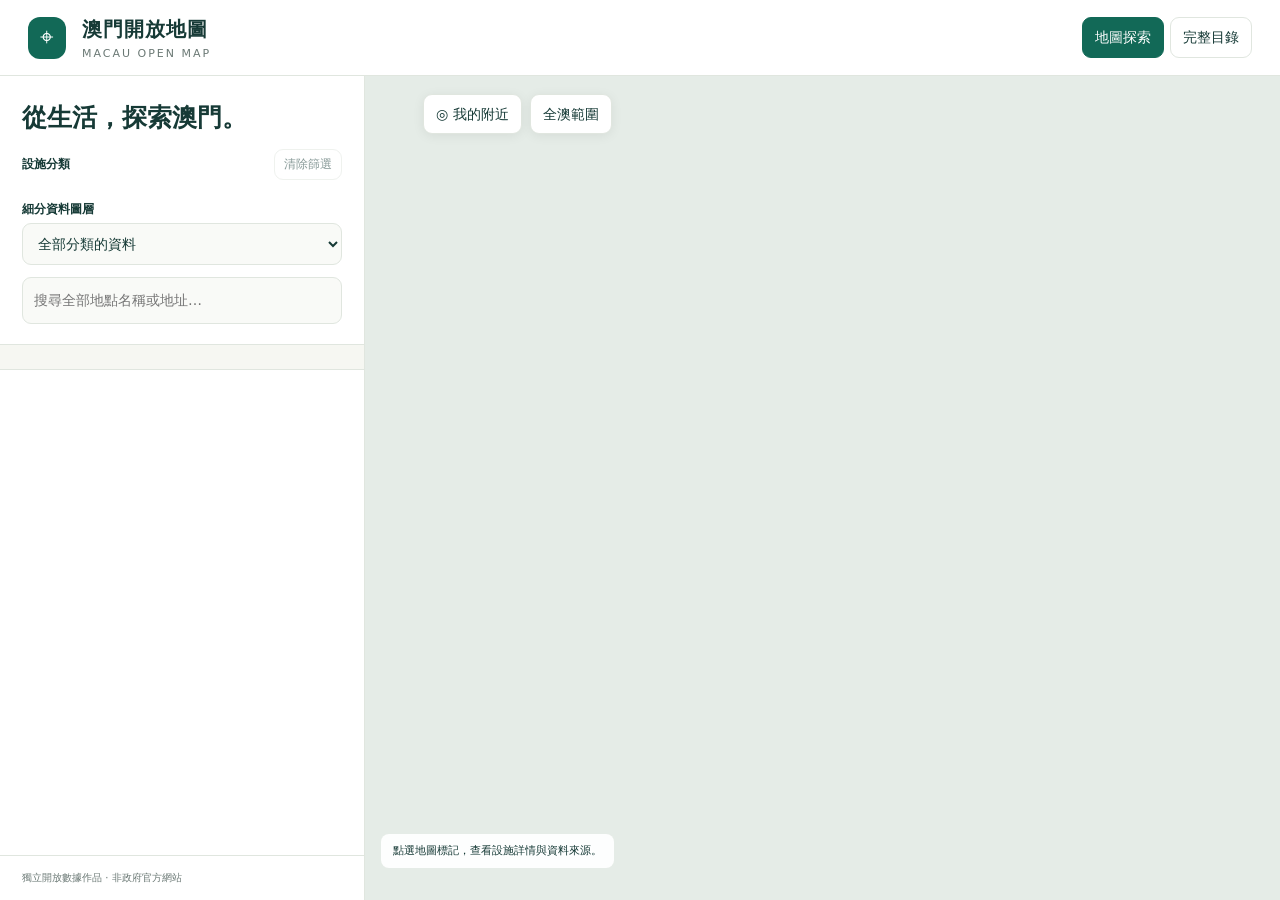
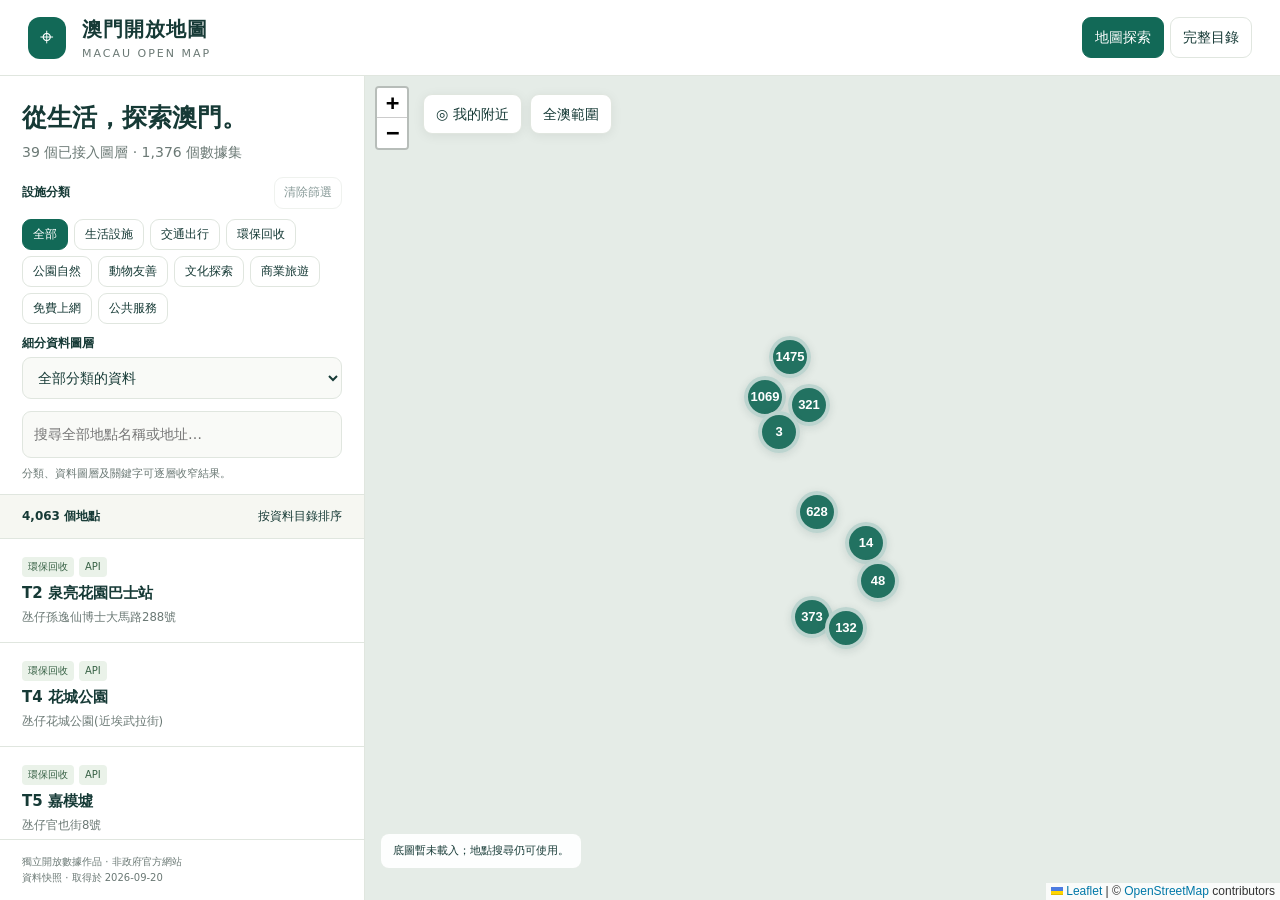
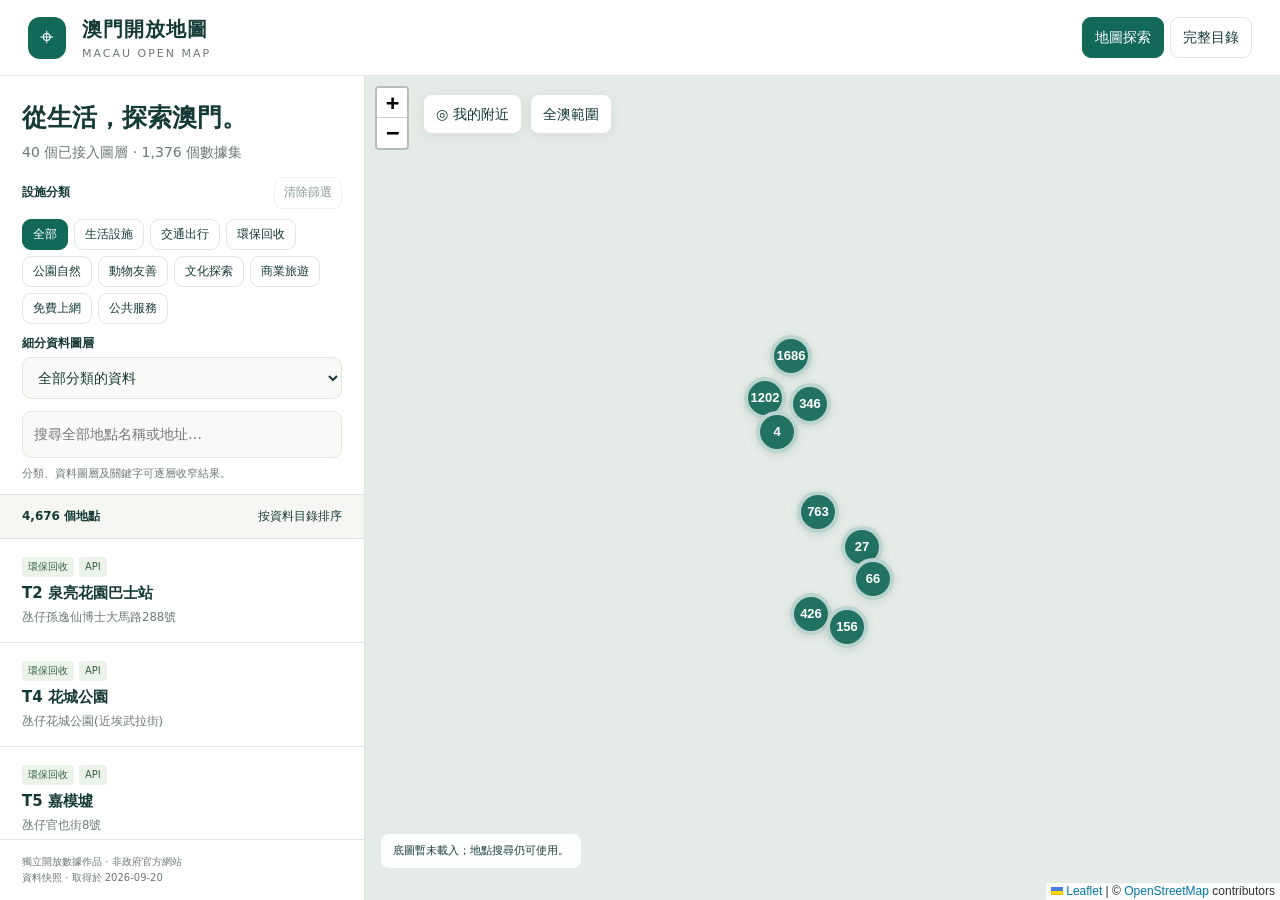
